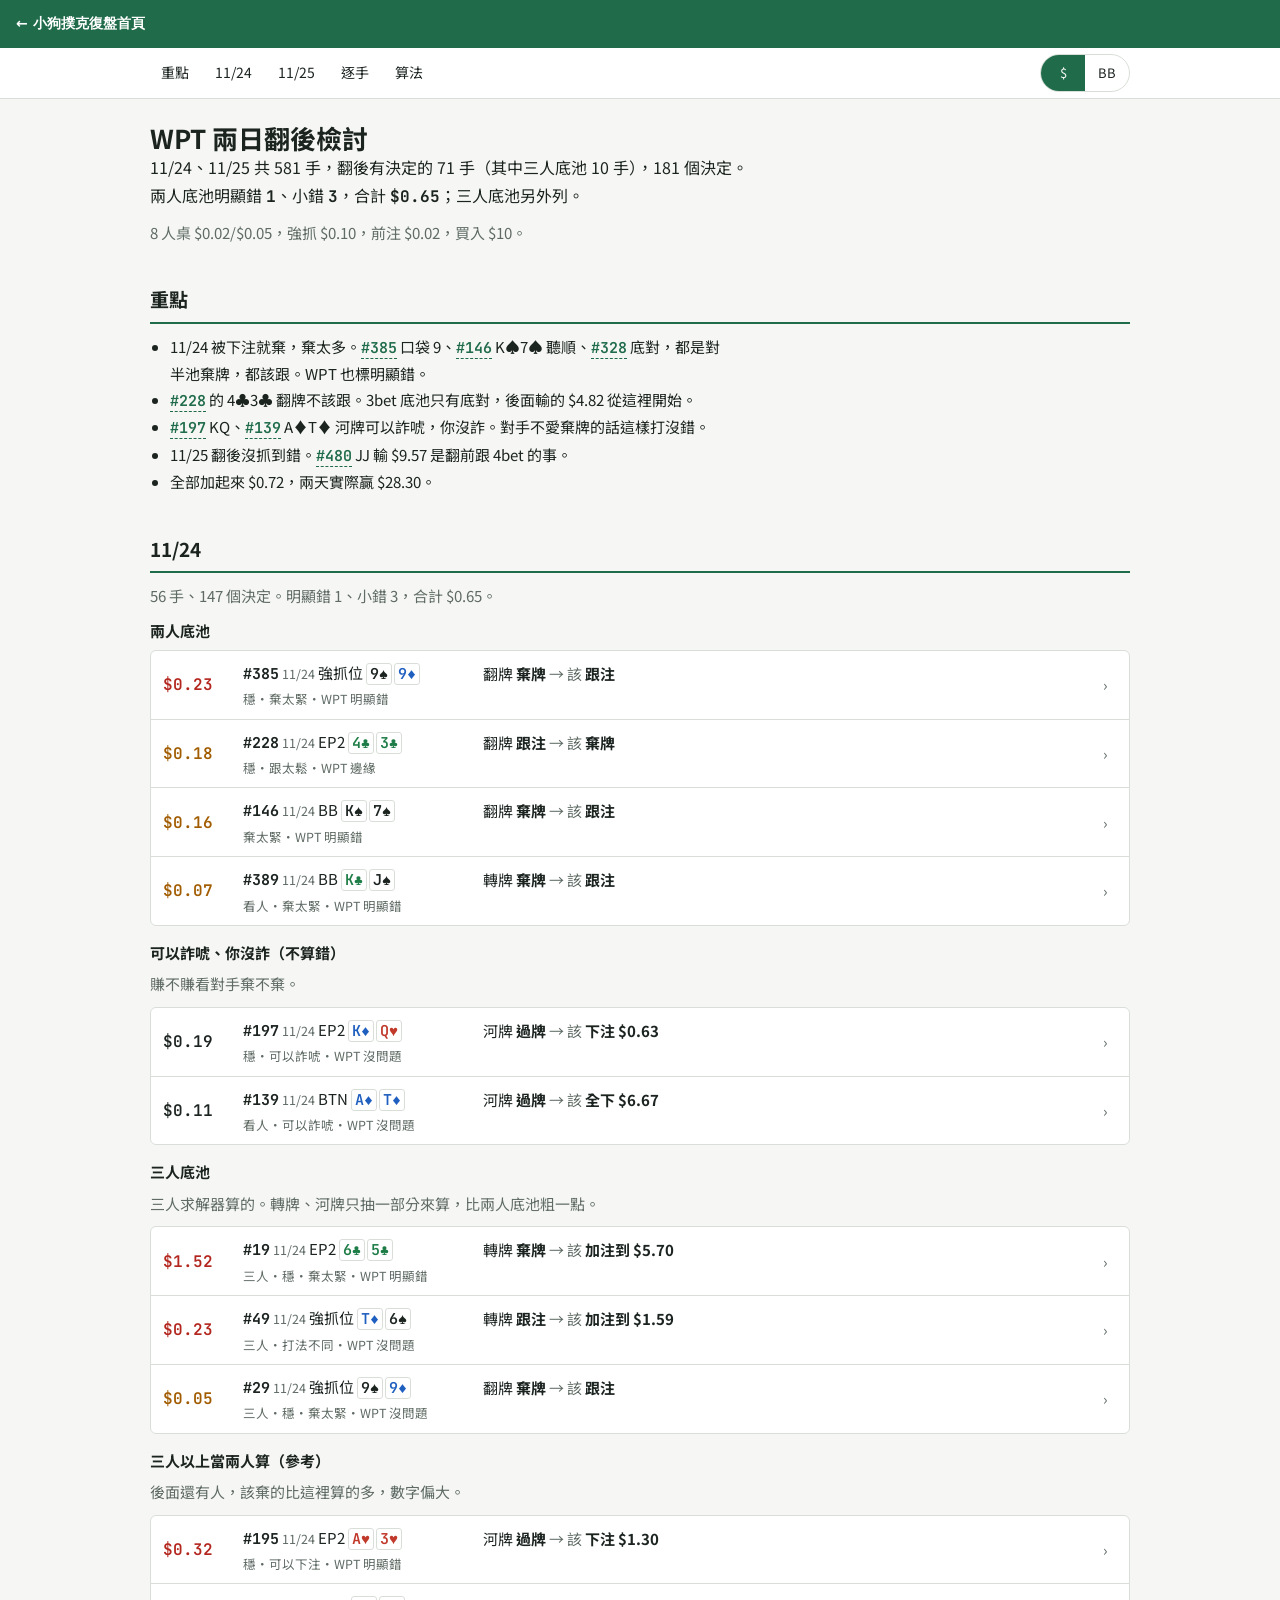
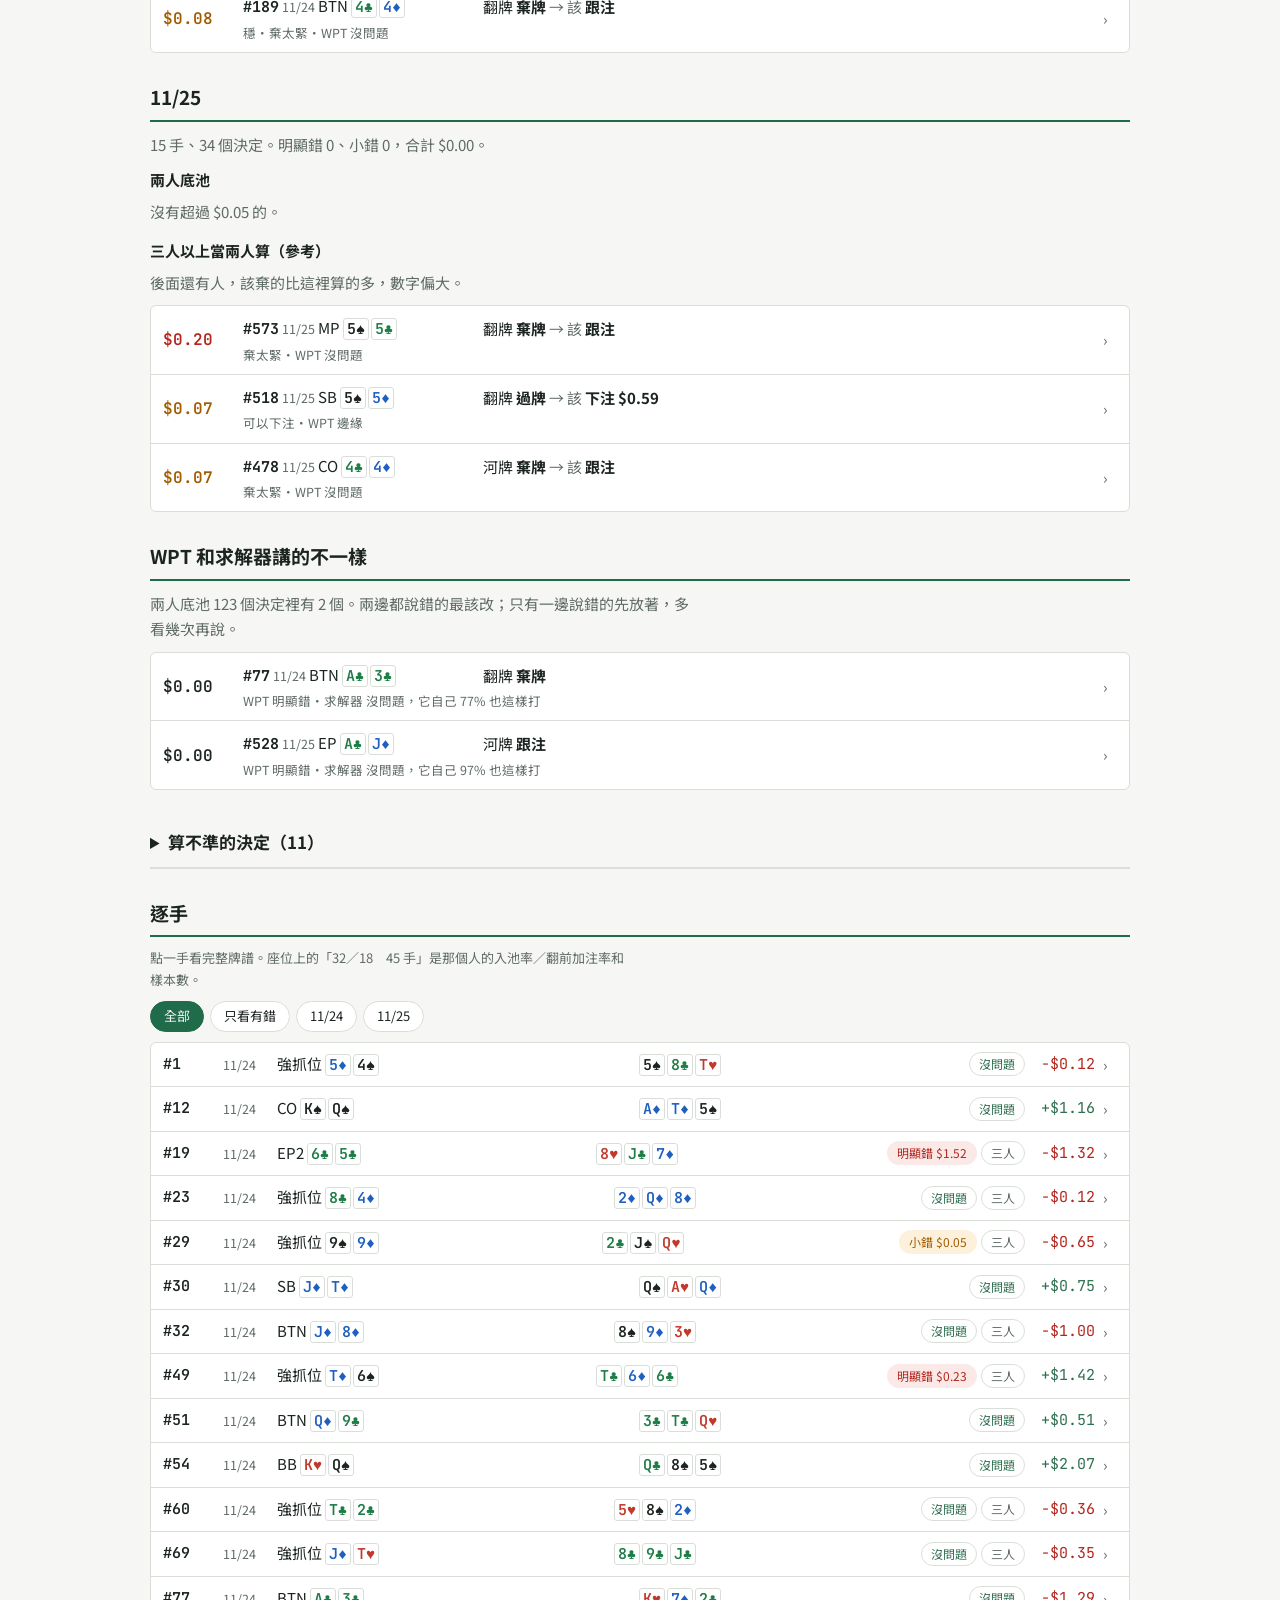
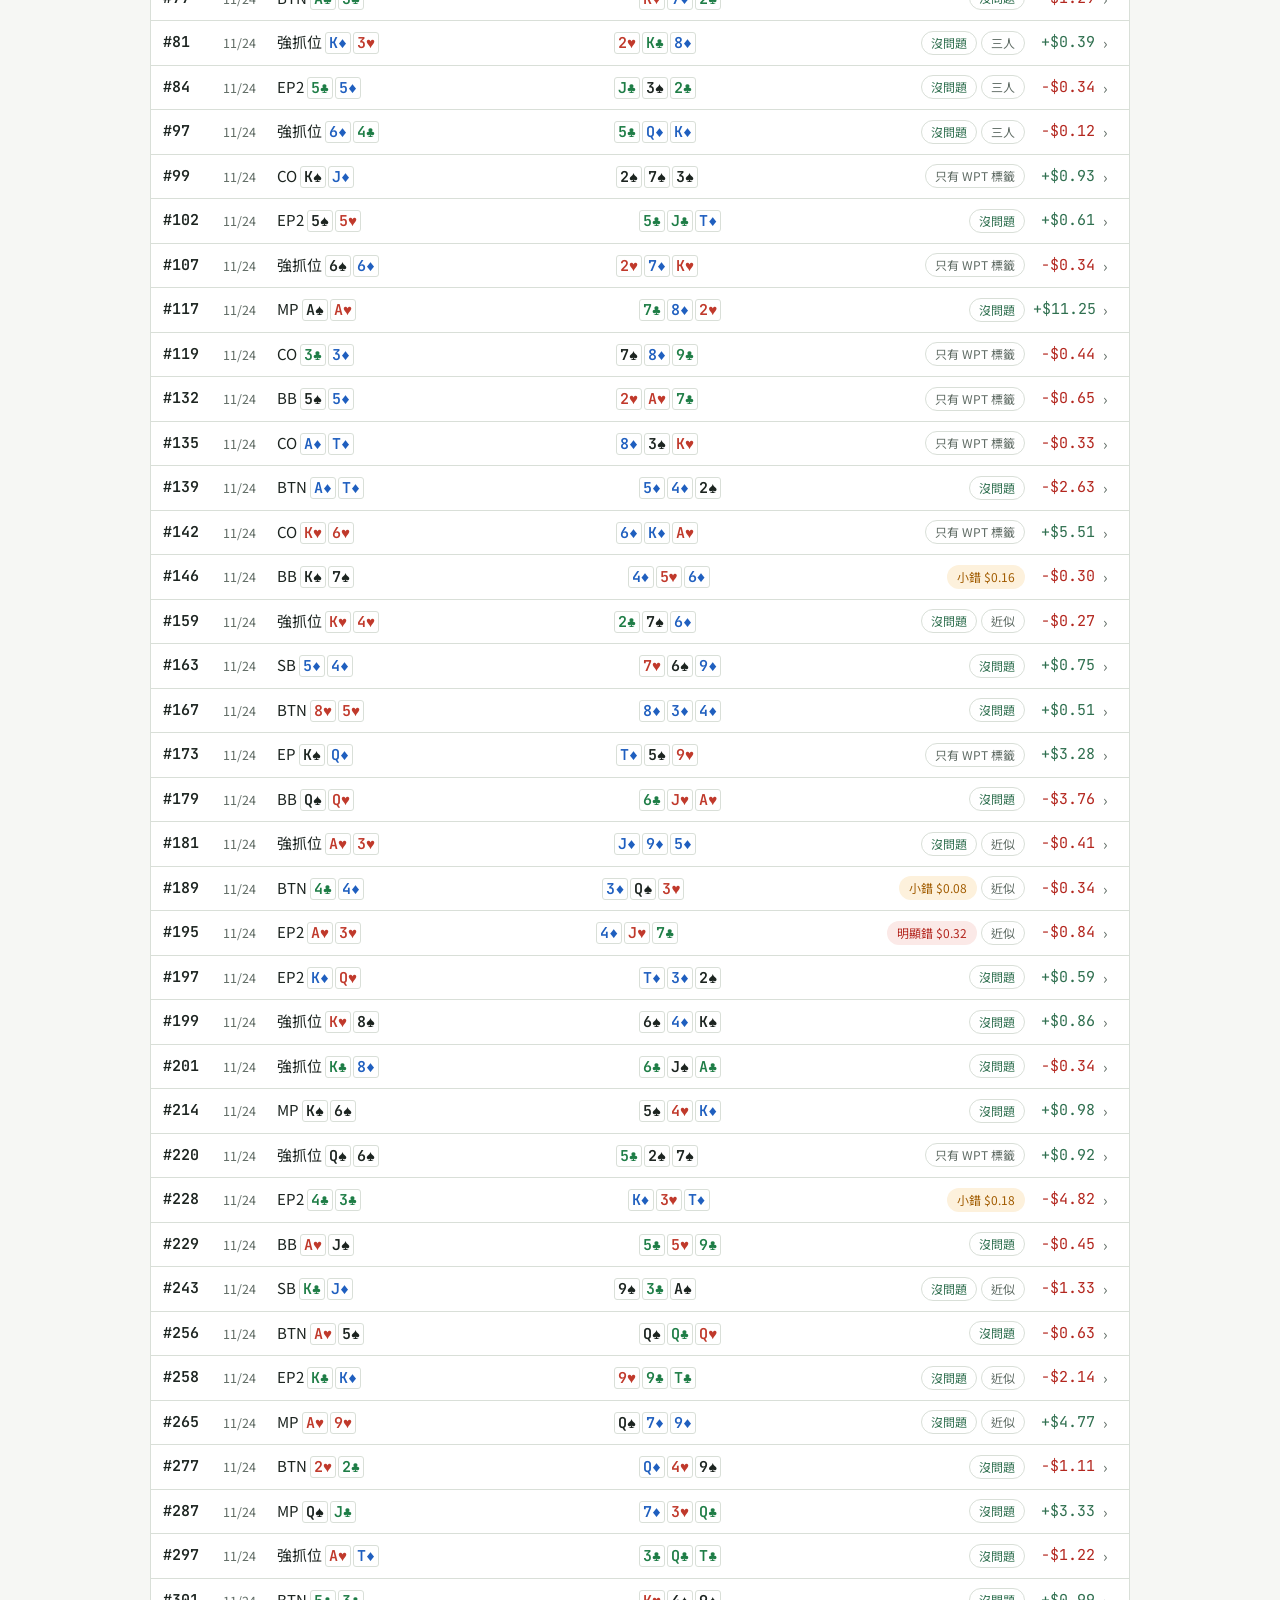
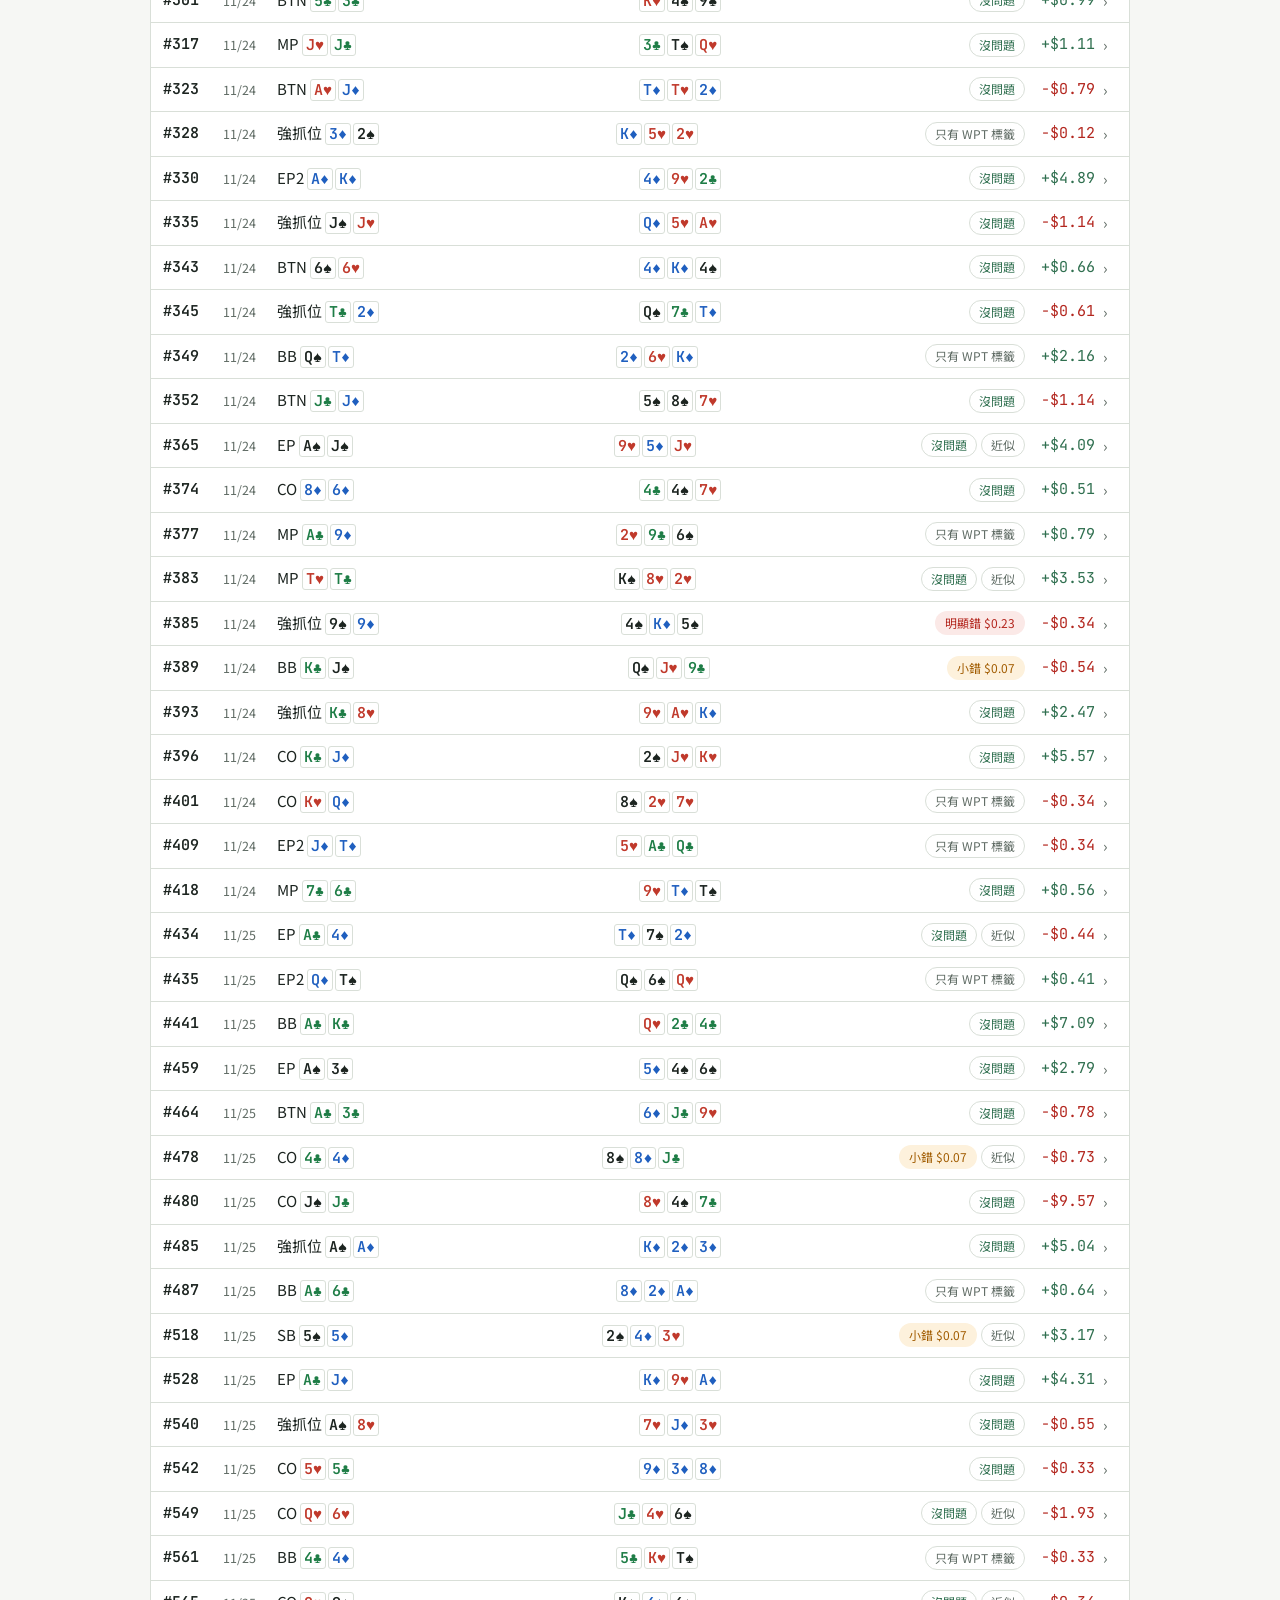
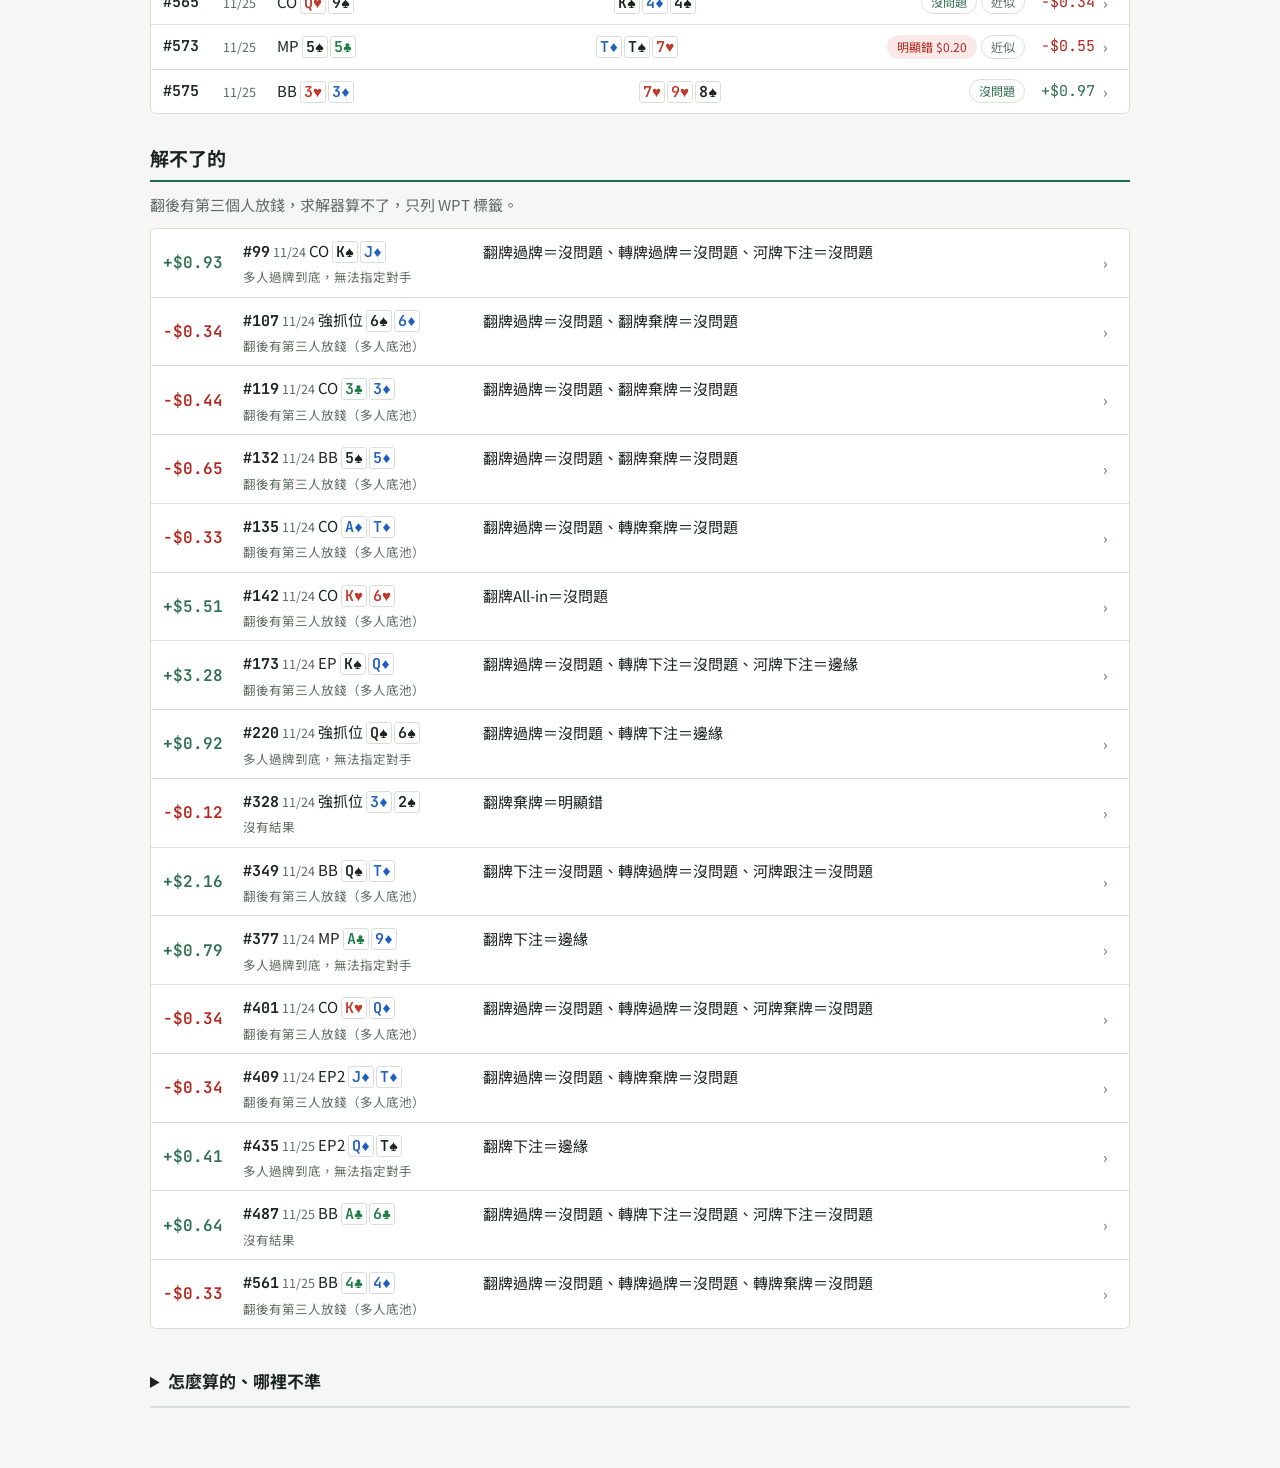
==== 1124-25/index.html @ 95b1314e "手牌視窗改成撲克桌：你在正下方，可一步步播放，點座位看對手數據 Co-Authored-By: Claude Opus 5.5 <noreply@anthropic.com>" ====
<!doctype html><html lang="zh-Hant"><head><meta charset="utf-8"><meta name="viewport" content="width=device-width,initial-scale=1,viewport-fit=cover"><meta name="robots" content="noindex,nofollow"><link rel="manifest" href="../manifest.webmanifest"><meta name="theme-color" content="#1f6b4a"><link rel="apple-touch-icon" href="../apple-touch-icon.png"><link rel="icon" href="../icon-192.png"><meta name="apple-mobile-web-app-capable" content="yes"><meta name="mobile-web-app-capable" content="yes"><meta name="apple-mobile-web-app-title" content="牌譜檢討"><script>if("serviceWorker" in navigator)addEventListener("load",function(){navigator.serviceWorker.register("../sw.js")})</script><style>body{margin:0}img{max-width:100%}[hidden]{display:none!important}</style></head><body><style>.pp-home{padding:8px 16px;font:14px/1.4 system-ui,sans-serif;background:#1f6b4a}.pp-home a{color:#fff;text-decoration:none;font-weight:600;display:inline-block;padding:6px 0}</style><div class="pp-home"><a href="../">← 小狗撲克復盤首頁</a></div><meta name="claude:viewport-fit-sides" content="cover">
<title>WPT 兩日翻後檢討</title>
<link rel="stylesheet" href="https://fonts.googleapis.com/css2?family=Noto+Sans+TC:wght@400;500;700&family=JetBrains+Mono:wght@400;600&display=swap">
<style>
/* 版面：單欄報告，上面摘要與「最貴的錯」表，下面逐手可展開；牌面用等寬小牌標 */
:root{--bg:#f6f7f4;--panel:#ffffff;--fg:#1c2420;--mute:#5f6b64;--line:#d9dfd8;--felt:#1f6b4a;--bad:#b3261e;--warn:#a15c00;--ok:#2f6f4f;--badbg:#fbe9e7;--warnbg:#fdf1dc;--red:#c0392b;--blue:#1f5fbf;--grn:#1e7d46;
--sans:"Noto Sans TC","PingFang TC","Microsoft JhengHei",system-ui,sans-serif;--mono:"JetBrains Mono",ui-monospace,Menlo,monospace}
@media (prefers-color-scheme: dark){:root:not([data-theme="light"]){--bg:#121613;--panel:#1a201c;--fg:#e6ebe6;--mute:#9aa69e;--line:#2c352f;--felt:#5fc394;--bad:#ff8a80;--warn:#f0b35a;--ok:#7fd3a4;--badbg:#3a1f1d;--warnbg:#3a2e17;--red:#ff8a80;--blue:#8ab4ff;--grn:#7fd3a4;color-scheme:dark}}
:root[data-theme="dark"]{--bg:#121613;--panel:#1a201c;--fg:#e6ebe6;--mute:#9aa69e;--line:#2c352f;--felt:#5fc394;--bad:#ff8a80;--warn:#f0b35a;--ok:#7fd3a4;--badbg:#3a1f1d;--warnbg:#3a2e17;--red:#ff8a80;--blue:#8ab4ff;--grn:#7fd3a4;color-scheme:dark}
body{background:var(--bg);color:var(--fg);font-family:var(--sans);font-size:15px;line-height:1.7;-webkit-text-size-adjust:100%}
main{max-width:980px;margin:0 auto;box-sizing:content-box;padding-block:22px 60px;padding-left:max(16px,env(safe-area-inset-left,0px));padding-right:max(16px,env(safe-area-inset-right,0px));display:flex;flex-direction:column;gap:28px}
h1{font-size:26px;line-height:1.3;margin:0;text-wrap:balance}
h2{font-size:19px;margin:0 0 10px;padding-bottom:6px;border-bottom:2px solid var(--felt);text-wrap:balance}
h3{font-size:15px;margin:0 0 6px}
p{margin:0 0 10px;max-width:68ch}
ul{margin:0 0 10px;padding-left:1.3em;max-width:70ch}
small,.mute{color:var(--mute)}
a{color:var(--felt)}
.lede{font-size:16px}
.stats{display:grid;grid-template-columns:repeat(auto-fit,minmax(min(100%,190px),1fr));gap:10px}
.stat{background:var(--panel);border:1px solid var(--line);border-radius:6px;padding:10px 12px}
.stat b{display:block;font-family:var(--mono);font-size:22px;font-variant-numeric:tabular-nums}
.stat span{color:var(--mute);font-size:13px}
.scroll{overflow-x:auto;background:var(--panel);border:1px solid var(--line);border-radius:6px}
table{border-collapse:collapse;width:100%;font-size:14px}
th,td{padding:7px 10px;text-align:left;border-bottom:1px solid var(--line);white-space:nowrap;vertical-align:middle}
th{font-weight:500;color:var(--mute);font-size:13px}
tr:last-child td{border-bottom:0}
.num{font-family:var(--mono);font-variant-numeric:tabular-nums;text-align:right}
tr.big td:first-child{color:var(--bad);font-weight:600}
tr.small td:first-child{color:var(--warn)}
.cd{font-family:var(--mono);font-weight:600;border:1px solid var(--line);border-radius:3px;padding:0 3px;margin-right:2px;background:var(--panel)}
.cd.h{color:var(--red)}.cd.d{color:var(--blue)}.cd.c{color:var(--grn)}
details.hand{background:var(--panel);border:1px solid var(--line);border-radius:6px}
details.hand+details.hand{margin-top:8px}
details.hand>summary{cursor:pointer;padding:9px 12px;display:flex;flex-wrap:wrap;gap:6px 12px;align-items:center}
details.hand>summary:focus-visible{outline:2px solid var(--felt)}
details.hand .body{padding:4px 12px 14px;display:flex;flex-direction:column;gap:12px;min-width:0}
.pill{font-size:12px;border-radius:99px;padding:1px 9px;border:1px solid var(--line);color:var(--mute)}
.pill.big{background:var(--badbg);color:var(--bad);border-color:transparent}
.pill.small{background:var(--warnbg);color:var(--warn);border-color:transparent}
.pill.ok{color:var(--ok)}
.decision{border-left:3px solid var(--line);padding-left:10px}
.decision.big{border-color:var(--bad)}.decision.small{border-color:var(--warn)}.decision.ok{border-color:var(--ok)}
.opts{display:flex;flex-wrap:wrap;gap:6px;margin-top:4px}
.opt{display:inline-flex;flex-direction:column;border:1px solid var(--line);border-radius:5px;padding:3px 9px;font-size:13px;line-height:1.4}
.opt i{font-style:normal;font-family:var(--mono)}.opt u{text-decoration:none;font-family:var(--mono);color:var(--mute);font-size:12px}
.opt.did{outline:2px solid var(--fg)}
details.rg{margin-top:8px}details.rg>summary{cursor:pointer;font-size:13px;color:var(--blue);list-style:none;padding:6px 0;min-height:32px}
.rgw{--fo:#3d7fd6;--ck:#5cb860;--b1:#e0534a;--b2:#c2362f;--b3:#9b2620;--ai:#6e1414}
.rgsum{display:flex;gap:4px;margin:4px 0}.rgsum div{flex:1;min-width:0;border-radius:5px;padding:5px 7px;color:#fff;line-height:1.25}
.rgsum b{display:block;font-size:12px;font-weight:600;white-space:nowrap;overflow:hidden;text-overflow:ellipsis}.rgsum i{font-style:normal;font-size:clamp(15px,4.6vw,22px);font-family:var(--mono)}.rgsum small{display:block;color:#ffffffcc;font-size:11px}
.rgbar{display:flex;height:7px;border-radius:3px;overflow:hidden;margin-bottom:6px}
.rgg{display:grid;grid-template-columns:repeat(13,minmax(0,1fr));gap:1px;background:#111;border-radius:4px;overflow:hidden;touch-action:manipulation}
.rgc{position:relative;aspect-ratio:1/1;background:#262a27;border:0;padding:0;cursor:pointer;overflow:hidden;font:inherit}
.rgc .f{position:absolute;left:0;right:0;bottom:0;display:flex}.rgc .f span{height:100%}
.rgc em{position:absolute;left:2px;top:1px;font-style:normal;font-size:clamp(7px,2.3vw,12px);font-weight:600;color:#fff;text-shadow:0 0 2px #000;line-height:1.1}
.rgc.no em{color:#777;text-shadow:none}.rgc.me{outline:2px solid #ffd54a;outline-offset:-2px;z-index:1}.rgc.sel{outline:2px solid #fff;outline-offset:-2px;z-index:2}
.rgdet{margin-top:6px;display:grid;grid-template-columns:repeat(auto-fill,minmax(min(100%,190px),1fr));gap:4px}
.rgdet>div{border:1px solid var(--line);border-radius:5px;overflow:hidden;font-size:12px;background:var(--panel)}
.rgdet .hb{display:flex;height:5px}.rgdet .hd{padding:3px 6px;font-family:var(--mono);font-weight:600}
.rgdet table{width:100%;border-collapse:collapse}.rgdet td{padding:1px 6px;border:0;font-family:var(--mono);white-space:nowrap}.rgdet td:last-child{text-align:right;color:var(--mute)}
.rgnote{font-size:12px;color:var(--mute);margin-top:4px}
.opt.best b::after{content:" ★";color:var(--felt)}
pre{font-family:var(--mono);font-size:12.5px;line-height:1.55;margin:0;overflow-x:auto;background:var(--bg);border-radius:5px;padding:8px 10px}
.legend{font-size:13px;color:var(--mute)}
details.fold>summary{cursor:pointer;font-size:17px;font-weight:700;padding:10px 0;border-bottom:2px solid var(--line)}
details.fold[open]>summary{margin-bottom:10px}
.lede b{font-family:var(--mono)}
/* 頂部固定列：跳區塊＋金額單位 */
body::before{content:"";position:fixed;inset:0 0 auto;height:env(safe-area-inset-top,0px);z-index:10;background:var(--panel)}
nav.top{position:sticky;top:env(safe-area-inset-top,0px);z-index:9;background:var(--panel);border-bottom:1px solid var(--line)}
.topin{max-width:980px;margin:0 auto;box-sizing:content-box;display:flex;align-items:center;gap:8px;padding-block:6px;padding-left:max(16px,env(safe-area-inset-left,0px));padding-right:max(16px,env(safe-area-inset-right,0px))}
.jump{flex:1;display:flex;gap:4px;overflow-x:auto;min-width:0;scrollbar-width:none}
.jump::-webkit-scrollbar{display:none}
.jump a{flex:none;color:var(--fg);text-decoration:none;font-size:14px;padding:7px 11px;border-radius:99px}
.jump a:hover{background:var(--bg)}
.seg{display:flex;flex:none;border:1px solid var(--line);border-radius:99px;overflow:hidden}
.seg .chip{border:0;border-radius:0;padding:7px 13px;min-width:44px;background:transparent}
.seg .chip[aria-pressed="true"]{background:var(--felt)}
section[id]{scroll-margin-top:calc(58px + env(safe-area-inset-top,0px))}
/* 打錯清單：一筆一列，整列可點 */
a.mrow{display:grid;grid-template-columns:70px minmax(0,230px) minmax(0,1fr) 14px;column-gap:10px;row-gap:1px;align-items:center;padding:9px 12px;color:inherit;text-decoration:none;border-bottom:1px solid var(--line)}
a.mrow:last-child{border-bottom:0}
a.mrow:hover{background:var(--bg)}
a.mrow:focus-visible{outline:2px solid var(--felt);outline-offset:-2px}
a.mrow .ev{grid-row:1/3;font-family:var(--mono);font-variant-numeric:tabular-nums;font-weight:600;font-size:16px}
a.mrow.lv-big .ev{color:var(--bad)}a.mrow.lv-small .ev{color:var(--warn)}
a.mrow .who b{font-family:var(--mono)}
a.mrow .what i{font-style:normal;color:var(--mute)}
a.mrow .meta{grid-column:2/4;font-size:12.5px;color:var(--mute)}
a.mrow .go{grid-column:4;grid-row:1/3;color:var(--mute)}
@media (max-width:620px){
  body{font-size:15.5px}
  h1{font-size:22px}
  a.mrow{grid-template-columns:62px minmax(0,1fr) 12px;padding:11px 12px}
  a.mrow .ev{grid-row:1/4;align-self:start;font-size:15px;padding-top:2px}
  a.mrow .who,a.mrow .what,a.mrow .meta{grid-column:2}
  a.mrow .go{grid-column:3;grid-row:1/4}
  a.row{padding:12px}
  .stats{grid-template-columns:1fr 1fr;gap:8px}
  .stat{padding:8px 10px}
  .stat b{font-size:19px}.stat span{font-size:12px;line-height:1.45;display:block}
  ul{padding-left:1.1em}
  .chips .chip{padding:8px 15px;font-size:14px}
}
a.hl{font-family:var(--mono);font-weight:600;text-decoration:none;border-bottom:1px dashed currentColor}
.unit{display:flex;gap:6px;align-items:center;font-size:13px;margin-top:4px}
.chips{display:flex;flex-wrap:wrap;gap:6px;margin-bottom:10px}
.chip{font:inherit;font-size:13px;border:1px solid var(--line);background:var(--panel);color:var(--fg);border-radius:99px;padding:3px 13px;cursor:pointer}
.chip[aria-pressed="true"]{background:var(--felt);border-color:var(--felt);color:var(--bg)}
.rows{display:flex;flex-direction:column;background:var(--panel);border:1px solid var(--line);border-radius:6px;overflow:hidden}
a.row{display:grid;grid-template-columns:52px 46px minmax(104px,1.1fr) minmax(96px,1fr) auto 62px 14px;gap:8px;align-items:center;padding:8px 12px;color:inherit;text-decoration:none;border-bottom:1px solid var(--line);min-width:0}
a.row:last-child{border-bottom:0}
a.row:hover{background:var(--bg)}
a.row:focus-visible,.chip:focus-visible,.ib:focus-visible{outline:2px solid var(--felt);outline-offset:-2px}
a.row .no{font-family:var(--mono);font-weight:600}
a.row .net{font-family:var(--mono);font-variant-numeric:tabular-nums;text-align:right}
a.row .go{color:var(--mute)}
a.row .tagz{display:flex;gap:4px;flex-wrap:wrap;justify-content:flex-end}
.pos{color:var(--bad)}.neg{color:var(--ok)}
.win{color:var(--ok)}.lose{color:var(--bad)}
@media (max-width:620px){a.row{grid-template-columns:48px 1fr auto 14px;row-gap:2px}a.row .dt{display:none}a.row .bd{grid-column:2}a.row .tagz{grid-column:3;grid-row:1}a.row .net{grid-column:3;grid-row:2}a.row .go{grid-column:4;grid-row:1/3}a.row .no{grid-row:1/3}}
/* 完整牌譜視窗 */
dialog#hv{padding:0;border:1px solid var(--line);border-radius:10px;background:var(--bg);color:var(--fg);width:min(760px,calc(100% - 24px));height:min(900px,calc(100% - 24px));max-width:none;max-height:none;overflow:hidden}
dialog#hv::backdrop{background:rgba(0,0,0,.55)}
dialog#hv[open]{display:flex;flex-direction:column}
.hvbar{display:flex;align-items:center;gap:6px;padding:8px 10px;border-bottom:1px solid var(--line);background:var(--panel)}
.hvbar .cnt{flex:1;text-align:left;padding-left:6px;color:var(--mute);font-size:13px;font-variant-numeric:tabular-nums}
.ib{font:inherit;min-width:40px;height:36px;border:1px solid var(--line);background:var(--bg);color:var(--fg);border-radius:6px;cursor:pointer;padding:0 10px}
.ib:disabled{opacity:.35;cursor:default}
.hvfoot{display:flex;gap:8px;padding:8px 10px;border-top:1px solid var(--line);background:var(--panel)}
.hvfoot .ib{flex:1;height:44px;font-size:15px}
#hvbody{flex:1;overflow-y:auto;overscroll-behavior:contain;padding:16px;display:flex;flex-direction:column;gap:18px;min-height:0}
.hvhead{display:flex;flex-wrap:wrap;align-items:center;gap:8px 14px}
.hvhead h3{font-size:20px;margin:0;font-family:var(--mono)}
.hvhead .res{margin-left:auto;font-family:var(--mono);font-size:20px;font-weight:600}
.cd.lg{font-size:20px;padding:2px 7px;border-radius:5px}
.seats{display:grid;grid-template-columns:repeat(auto-fill,minmax(132px,1fr));gap:6px}
.ptbl{margin:4px 0 10px}.pt-wrap{position:relative;width:100%;max-width:560px;margin:0 auto;aspect-ratio:1/0.92}.pt-felt{position:absolute;left:16%;right:16%;top:16%;bottom:18%;border-radius:999px;background:radial-gradient(ellipse at 50% 40%,#2f8a5f,#1f6b4a 70%);border:6px solid #6b4a2b;box-shadow:inset 0 0 18px rgba(0,0,0,.35)}.pt-mid{position:absolute;left:50%;top:47%;transform:translate(-50%,-50%);text-align:center;color:#fff;width:52%}.pt-mid .bd{display:flex;gap:3px;justify-content:center;min-height:30px}.pt-mid .pot{font-family:var(--mono);font-size:13px;margin-top:4px;opacity:.95}.pt-mid .now{font-size:12px;margin-top:2px;min-height:16px;opacity:.9}.pt-mid .stn{font-size:11px;opacity:.75}.pc{display:inline-flex;align-items:center;justify-content:center;width:22px;height:30px;border-radius:4px;background:#fff;color:#111;font:600 12px/1 var(--mono);box-shadow:0 1px 2px rgba(0,0,0,.4)}.pc.h,.pc.d{color:#c62828}.pc.c{color:#1b5e20}.pc.d{color:#1565c0}.pc.bk{background:repeating-linear-gradient(45deg,#8b1d1d 0 3px,#a52a2a 3px 6px)}.pt-seat{position:absolute;transform:translate(-50%,-50%);width:72px;text-align:center;background:var(--panel);border:1px solid var(--line);border-radius:8px;padding:3px 2px;font-size:11px;line-height:1.3;cursor:pointer;z-index:2}.pt-seat b{font-family:var(--mono);font-size:11px}.pt-seat .s{font-family:var(--mono);display:block}.pt-seat .v{display:block;color:var(--mute);font-family:var(--mono);font-size:10px}.pt-seat .cs{display:flex;gap:2px;justify-content:center;margin:-16px 0 2px}.pt-seat .cs .pc{width:18px;height:24px;font-size:10px}.pt-seat.me{border-color:#f5b400;box-shadow:0 0 0 2px #f5b400}.pt-seat.fold>*{opacity:.45}.pt-seat.act{box-shadow:0 0 0 2px var(--fg)}.pt-seat.sel{outline:2px dashed var(--fg)}.pt-seat .n{display:block;font-family:var(--mono);font-weight:700}.pt-seat .n.w{color:var(--win,#16a34a)}.pt-seat .n.l{color:var(--lose,#dc2626)}.pt-bet{position:absolute;transform:translate(-50%,-50%);font:600 11px/1 var(--mono);color:#fff;background:rgba(0,0,0,.45);border-radius:999px;padding:3px 6px;z-index:1;white-space:nowrap}.pt-bet::before{content:"";display:inline-block;width:8px;height:8px;border-radius:50%;background:#f5b400;margin-right:3px;vertical-align:-1px}.pt-btn{position:absolute;transform:translate(-50%,-50%);width:16px;height:16px;border-radius:50%;background:#fff;color:#111;font:700 9px/16px var(--sans);text-align:center;box-shadow:0 1px 2px rgba(0,0,0,.5);z-index:1}.pt-ctl{display:flex;gap:6px;justify-content:center;align-items:center;margin-top:6px}.pt-ctl button{font:inherit;font-size:14px;padding:6px 12px;border-radius:8px;border:1px solid var(--line);background:var(--panel);color:var(--fg);min-width:44px}.pt-ctl .cnt{font-family:var(--mono);font-size:12px;color:var(--mute);min-width:54px;text-align:center}.pt-det{font-size:13px;margin-top:6px;padding:6px 10px;border:1px solid var(--line);border-radius:8px;background:var(--panel)}.pt-det:empty{display:none}
.seat{border:1px solid var(--line);border-radius:6px;padding:5px 8px;background:var(--panel);font-size:13px;line-height:1.45;min-width:0}
.seat.out{opacity:.5}
.seat.me{border-color:var(--felt);box-shadow:inset 0 0 0 1px var(--felt)}
.seat b{font-family:var(--mono)}
.seat .nm{display:block;overflow:hidden;text-overflow:ellipsis;white-space:nowrap;color:var(--mute)}
.seat .vp{display:block;font-family:var(--mono);font-size:12px}.seat .vp.thin{color:var(--mute)}.seat .vp small{font-family:var(--sans)}
.seat .st{font-family:var(--mono);font-variant-numeric:tabular-nums}
.street{display:flex;flex-direction:column;gap:6px}
.sthead{display:flex;flex-wrap:wrap;align-items:center;gap:6px 12px;padding-bottom:5px;border-bottom:2px solid var(--felt)}
.sthead b{font-size:16px}
.sthead .old .cd{opacity:.55}
.sthead .pot{margin-left:auto;font-family:var(--mono);color:var(--mute);font-size:13px}
ol.acts{list-style:none;margin:0;padding:0;display:flex;flex-direction:column;gap:3px;max-width:none}
ol.acts li{display:grid;grid-template-columns:56px 1fr auto;gap:8px;align-items:baseline;padding:4px 8px;border-radius:5px;min-width:0}
ol.acts li .p{font-family:var(--mono);font-size:13px;color:var(--mute)}
ol.acts li .potn{font-family:var(--mono);font-size:12px;color:var(--mute);font-variant-numeric:tabular-nums}
ol.acts li.fold{color:var(--mute);font-size:13px}
ol.acts li.me{background:var(--panel);border:1px solid var(--line);border-left:4px solid var(--felt);padding:7px 10px}
ol.acts li.me.big{border-left-color:var(--bad)}ol.acts li.me.small{border-left-color:var(--warn)}
ol.acts li.me .p{color:var(--fg);font-weight:600}
ol.acts li.me .w{font-weight:700}
ol.acts li .more{grid-column:1/-1;display:flex;flex-direction:column;gap:5px;margin-top:4px}
.verd{display:flex;flex-wrap:wrap;gap:5px;align-items:center;font-size:13px}
.pill.bad{background:var(--badbg);color:var(--bad);border-color:transparent}
.resl{display:flex;flex-direction:column;gap:3px}
.resl div{display:grid;grid-template-columns:56px 1fr auto;gap:8px;align-items:center;padding:3px 8px}
.resl .n{font-family:var(--mono);font-variant-numeric:tabular-nums;font-weight:600}
@media (max-width:620px){dialog#hv{width:100%;height:100%;border:0;border-radius:0;margin:0}.hvfoot{padding-bottom:calc(8px + env(safe-area-inset-bottom,0px));padding-left:max(10px,env(safe-area-inset-left,0px));padding-right:max(10px,env(safe-area-inset-right,0px))}.hvbar .ib{height:40px}.seats{display:flex;flex:none;overflow-x:auto;scroll-snap-type:x proximity;margin-inline:-14px;padding-inline:14px;scrollbar-width:none}.seats::-webkit-scrollbar{display:none}.seat{flex:0 0 128px;scroll-snap-align:start}ol.acts li{grid-template-columns:44px 1fr auto}.opt{padding:5px 10px;font-size:14px}.hvhead .res{font-size:18px}.hvbar{padding-top:calc(8px + env(safe-area-inset-top,0px))}#hvbody{padding:14px max(14px,env(safe-area-inset-right,0px)) calc(20px + env(safe-area-inset-bottom,0px)) max(14px,env(safe-area-inset-left,0px))}}
</style>
<nav class="top" aria-label="區塊"><div class="topin"><div class="jump"><a href="#s-key">重點</a><a href="#s-1124">11/24</a><a href="#s-1125">11/25</a><a href="#list">逐手</a><a href="#s-method">算法</a></div><div class="seg" role="group" aria-label="金額單位"><button class="chip u" id="u-usd" data-u="usd" aria-pressed="true">$</button><button class="chip u" id="u-bb" data-u="bb" aria-pressed="false">BB</button></div></div></nav>
<main>
<header><h1>WPT 兩日翻後檢討</h1>
<p class="lede">11/24、11/25 共 581 手，翻後有決定的 71 手（其中三人底池 10 手），181 個決定。兩人底池明顯錯 <b>1</b>、小錯 <b>3</b>，合計 <b>$0.65</b>；三人底池另外列。</p>
<p class="mute">8 人桌 $0.02/$0.05，強抓 $0.10，前注 $0.02，買入 $10。</p></header>
<section id="s-key"><h2>重點</h2><ul>
<li>11/24 被下注就棄，棄太多。<a class="hl" href="#h385" data-h="385">#385</a> 口袋 9、<a class="hl" href="#h146" data-h="146">#146</a> K♠7♠ 聽順、<a class="hl" href="#h328" data-h="328">#328</a> 底對，都是對半池棄牌，都該跟。WPT 也標明顯錯。</li>
<li><a class="hl" href="#h228" data-h="228">#228</a> 的 4♣3♣ 翻牌不該跟。3bet 底池只有底對，後面輸的 $4.82 從這裡開始。</li>
<li><a class="hl" href="#h197" data-h="197">#197</a> KQ、<a class="hl" href="#h139" data-h="139">#139</a> A♦T♦ 河牌可以詐唬，你沒詐。對手不愛棄牌的話這樣打沒錯。</li>
<li>11/25 翻後沒抓到錯。<a class="hl" href="#h480" data-h="480">#480</a> JJ 輸 $9.57 是翻前跟 4bet 的事。</li>
<li>全部加起來 $0.72，兩天實際贏 $28.30。</li>
</ul></section>
<section id="s-1124"><h2>11/24</h2><p class="mute">56 手、147 個決定。明顯錯 1、小錯 3，合計 $0.65。</p>
<h3>兩人底池</h3><div class="rows"><a class="mrow lv-big" href="#h385" data-h="385"><span class="ev">$0.23</span><span class="who"><b>#385</b> <small>11/24</small> 強抓位 <span class="cd s">9♠</span><span class="cd d">9♦</span></span><span class="what">翻牌 <b>棄牌</b> <i>→ 該</i> <b>跟注</b></span><span class="meta">穩・棄太緊・WPT 明顯錯</span><span class="go">›</span></a><a class="mrow lv-small" href="#h228" data-h="228"><span class="ev">$0.18</span><span class="who"><b>#228</b> <small>11/24</small> EP2 <span class="cd c">4♣</span><span class="cd c">3♣</span></span><span class="what">翻牌 <b>跟注</b> <i>→ 該</i> <b>棄牌</b></span><span class="meta">穩・跟太鬆・WPT 邊緣</span><span class="go">›</span></a><a class="mrow lv-small" href="#h146" data-h="146"><span class="ev">$0.16</span><span class="who"><b>#146</b> <small>11/24</small> BB <span class="cd s">K♠</span><span class="cd s">7♠</span></span><span class="what">翻牌 <b>棄牌</b> <i>→ 該</i> <b>跟注</b></span><span class="meta">棄太緊・WPT 明顯錯</span><span class="go">›</span></a><a class="mrow lv-small" href="#h389" data-h="389"><span class="ev">$0.07</span><span class="who"><b>#389</b> <small>11/24</small> BB <span class="cd c">K♣</span><span class="cd s">J♠</span></span><span class="what">轉牌 <b>棄牌</b> <i>→ 該</i> <b>跟注</b></span><span class="meta">看人・棄太緊・WPT 明顯錯</span><span class="go">›</span></a></div>
<h3 style="margin-top:14px">可以詐唬、你沒詐（不算錯）</h3><p class="mute">賺不賺看對手棄不棄。</p><div class="rows"><a class="mrow lv-opt" href="#h197" data-h="197"><span class="ev">$0.19</span><span class="who"><b>#197</b> <small>11/24</small> EP2 <span class="cd d">K♦</span><span class="cd h">Q♥</span></span><span class="what">河牌 <b>過牌</b> <i>→ 該</i> <b>下注 $0.63</b></span><span class="meta">穩・可以詐唬・WPT 沒問題</span><span class="go">›</span></a><a class="mrow lv-opt" href="#h139" data-h="139"><span class="ev">$0.11</span><span class="who"><b>#139</b> <small>11/24</small> BTN <span class="cd d">A♦</span><span class="cd d">T♦</span></span><span class="what">河牌 <b>過牌</b> <i>→ 該</i> <b>全下 $6.67</b></span><span class="meta">看人・可以詐唬・WPT 沒問題</span><span class="go">›</span></a></div>
<h3 style="margin-top:14px">三人底池</h3><p class="mute">三人求解器算的。轉牌、河牌只抽一部分來算，比兩人底池粗一點。</p><div class="rows"><a class="mrow lv-big" href="#h19" data-h="19"><span class="ev">$1.52</span><span class="who"><b>#19</b> <small>11/24</small> EP2 <span class="cd c">6♣</span><span class="cd c">5♣</span></span><span class="what">轉牌 <b>棄牌</b> <i>→ 該</i> <b>加注到 $5.70</b></span><span class="meta">三人・穩・棄太緊・WPT 明顯錯</span><span class="go">›</span></a><a class="mrow lv-big" href="#h49" data-h="49"><span class="ev">$0.23</span><span class="who"><b>#49</b> <small>11/24</small> 強抓位 <span class="cd d">T♦</span><span class="cd s">6♠</span></span><span class="what">轉牌 <b>跟注</b> <i>→ 該</i> <b>加注到 $1.59</b></span><span class="meta">三人・打法不同・WPT 沒問題</span><span class="go">›</span></a><a class="mrow lv-small" href="#h29" data-h="29"><span class="ev">$0.05</span><span class="who"><b>#29</b> <small>11/24</small> 強抓位 <span class="cd s">9♠</span><span class="cd d">9♦</span></span><span class="what">翻牌 <b>棄牌</b> <i>→ 該</i> <b>跟注</b></span><span class="meta">三人・穩・棄太緊・WPT 沒問題</span><span class="go">›</span></a></div>
<h3 style="margin-top:14px">三人以上當兩人算（參考）</h3><p class="mute">後面還有人，該棄的比這裡算的多，數字偏大。</p><div class="rows"><a class="mrow lv-big" href="#h195" data-h="195"><span class="ev">$0.32</span><span class="who"><b>#195</b> <small>11/24</small> EP2 <span class="cd h">A♥</span><span class="cd h">3♥</span></span><span class="what">河牌 <b>過牌</b> <i>→ 該</i> <b>下注 $1.30</b></span><span class="meta">穩・可以下注・WPT 明顯錯</span><span class="go">›</span></a><a class="mrow lv-small" href="#h189" data-h="189"><span class="ev">$0.08</span><span class="who"><b>#189</b> <small>11/24</small> BTN <span class="cd c">4♣</span><span class="cd d">4♦</span></span><span class="what">翻牌 <b>棄牌</b> <i>→ 該</i> <b>跟注</b></span><span class="meta">穩・棄太緊・WPT 沒問題</span><span class="go">›</span></a></div>
</section>
<section id="s-1125"><h2>11/25</h2><p class="mute">15 手、34 個決定。明顯錯 0、小錯 0，合計 $0.00。</p>
<h3>兩人底池</h3><p class="mute">沒有超過 $0.05 的。</p>
<h3 style="margin-top:14px">三人以上當兩人算（參考）</h3><p class="mute">後面還有人，該棄的比這裡算的多，數字偏大。</p><div class="rows"><a class="mrow lv-big" href="#h573" data-h="573"><span class="ev">$0.20</span><span class="who"><b>#573</b> <small>11/25</small> MP <span class="cd s">5♠</span><span class="cd c">5♣</span></span><span class="what">翻牌 <b>棄牌</b> <i>→ 該</i> <b>跟注</b></span><span class="meta">棄太緊・WPT 沒問題</span><span class="go">›</span></a><a class="mrow lv-small" href="#h518" data-h="518"><span class="ev">$0.07</span><span class="who"><b>#518</b> <small>11/25</small> SB <span class="cd s">5♠</span><span class="cd d">5♦</span></span><span class="what">翻牌 <b>過牌</b> <i>→ 該</i> <b>下注 $0.59</b></span><span class="meta">可以下注・WPT 邊緣</span><span class="go">›</span></a><a class="mrow lv-small" href="#h478" data-h="478"><span class="ev">$0.07</span><span class="who"><b>#478</b> <small>11/25</small> CO <span class="cd c">4♣</span><span class="cd d">4♦</span></span><span class="what">河牌 <b>棄牌</b> <i>→ 該</i> <b>跟注</b></span><span class="meta">棄太緊・WPT 沒問題</span><span class="go">›</span></a></div>
</section>
<section id="s-cf"><h2>WPT 和求解器講的不一樣</h2><p class="mute">兩人底池 123 個決定裡有 2 個。兩邊都說錯的最該改；只有一邊說錯的先放著，多看幾次再說。</p><div class="rows"><a class="mrow" href="#h77" data-h="77"><span class="ev">$0.00</span><span class="who"><b>#77</b> <small>11/24</small> BTN <span class="cd c">A♣</span><span class="cd c">3♣</span></span><span class="what">翻牌 <b>棄牌</b></span><span class="meta">WPT 明顯錯・求解器 沒問題，它自己 77% 也這樣打</span><span class="go">›</span></a><a class="mrow" href="#h528" data-h="528"><span class="ev">$0.00</span><span class="who"><b>#528</b> <small>11/25</small> EP <span class="cd c">A♣</span><span class="cd d">J♦</span></span><span class="what">河牌 <b>跟注</b></span><span class="meta">WPT 明顯錯・求解器 沒問題，它自己 97% 也這樣打</span><span class="go">›</span></a></div></section>
<section><details class="fold"><summary>算不準的決定（11）</summary><p class="mute">前面有人做了求解器很少做的動作，走到這裡的機率不到 1%，數字不能信，不計入。</p><div class="rows"><a class="mrow lv-na" href="#h396" data-h="396"><span class="ev">$2.24</span><span class="who"><b>#396</b> <small>11/24</small> CO <span class="cd c">K♣</span><span class="cd d">J♦</span></span><span class="what">轉牌 <b>跟注</b> <i>→ 該</i> <b>棄牌</b></span><span class="meta">穩・跟太鬆・WPT 沒問題</span><span class="go">›</span></a><a class="mrow lv-na" href="#h117" data-h="117"><span class="ev">$1.30</span><span class="who"><b>#117</b> <small>11/24</small> MP <span class="cd s">A♠</span><span class="cd h">A♥</span></span><span class="what">翻牌 <b>跟注</b> <i>→ 該</i> <b>全下 $10.62</b></span><span class="meta">打法不同・WPT 沒問題</span><span class="go">›</span></a><a class="mrow lv-na" href="#h365" data-h="365"><span class="ev">$1.20</span><span class="who"><b>#365</b> <small>11/24</small> EP <span class="cd s">A♠</span><span class="cd s">J♠</span></span><span class="what">河牌 <b>全下 $5.99</b> <i>→ 該</i> <b>過牌</b></span><span class="meta">看人・不用加碼・WPT 沒問題</span><span class="go">›</span></a><a class="mrow lv-na" href="#h117" data-h="117"><span class="ev">$0.64</span><span class="who"><b>#117</b> <small>11/24</small> MP <span class="cd s">A♠</span><span class="cd h">A♥</span></span><span class="what">轉牌 <b>跟注</b> <i>→ 該</i> <b>棄牌</b></span><span class="meta">跟太鬆・WPT 沒問題</span><span class="go">›</span></a><a class="mrow lv-na" href="#h393" data-h="393"><span class="ev">$0.43</span><span class="who"><b>#393</b> <small>11/24</small> 強抓位 <span class="cd c">K♣</span><span class="cd h">8♥</span></span><span class="what">河牌 <b>加注到 $1.58</b> <i>→ 該</i> <b>跟注</b></span><span class="meta">看人・不用加碼・WPT 邊緣</span><span class="go">›</span></a><a class="mrow lv-na" href="#h365" data-h="365"><span class="ev">$0.28</span><span class="who"><b>#365</b> <small>11/24</small> EP <span class="cd s">A♠</span><span class="cd s">J♠</span></span><span class="what">翻牌 <b>跟注</b> <i>→ 該</i> <b>加注到 $5.23</b></span><span class="meta">看人・打法不同・WPT 明顯錯</span><span class="go">›</span></a><a class="mrow lv-na" href="#h12" data-h="12"><span class="ev">$0.24</span><span class="who"><b>#12</b> <small>11/24</small> CO <span class="cd s">K♠</span><span class="cd s">Q♠</span></span><span class="what">翻牌 <b>跟注</b> <i>→ 該</i> <b>加注到 $0.78</b></span><span class="meta">看人・打法不同・WPT 沒問題</span><span class="go">›</span></a><a class="mrow lv-na" href="#h12" data-h="12"><span class="ev">$0.21</span><span class="who"><b>#12</b> <small>11/24</small> CO <span class="cd s">K♠</span><span class="cd s">Q♠</span></span><span class="what">河牌 <b>全下 $3.09</b> <i>→ 該</i> <b>下注 $1.47</b></span><span class="meta">穩・打法不同・WPT 沒問題</span><span class="go">›</span></a><a class="mrow lv-na" href="#h383" data-h="383"><span class="ev">$0.12</span><span class="who"><b>#383</b> <small>11/24</small> MP <span class="cd h">T♥</span><span class="cd c">T♣</span></span><span class="what">轉牌 <b>跟注</b> <i>→ 該</i> <b>棄牌</b></span><span class="meta">看人・跟太鬆・WPT 邊緣</span><span class="go">›</span></a><a class="mrow lv-na" href="#h565" data-h="565"><span class="ev">$0.07</span><span class="who"><b>#565</b> <small>11/25</small> CO <span class="cd h">Q♥</span><span class="cd s">9♠</span></span><span class="what">翻牌 <b>棄牌</b> <i>→ 該</i> <b>跟注</b></span><span class="meta">棄太緊・WPT 沒問題</span><span class="go">›</span></a><a class="mrow lv-na" href="#h459" data-h="459"><span class="ev">$0.07</span><span class="who"><b>#459</b> <small>11/25</small> EP <span class="cd s">A♠</span><span class="cd s">3♠</span></span><span class="what">轉牌 <b>全下 $5.65</b> <i>→ 該</i> <b>下注 $3.56</b></span><span class="meta">打法不同・WPT 沒問題</span><span class="go">›</span></a></div></details></section>
<section id="list"><h2>逐手</h2><p class="legend">點一手看完整牌譜。座位上的「32／18　45 手」是那個人的入池率／翻前加注率和樣本數。</p><div class="chips" role="group" aria-label="篩選"><button class="chip" id="f-all" data-f="all" aria-pressed="true">全部</button><button class="chip" id="f-err" data-f="err" aria-pressed="false">只看有錯</button><button class="chip" id="f-1124" data-f="11/24" aria-pressed="false">11/24</button><button class="chip" id="f-1125" data-f="11/25" aria-pressed="false">11/25</button></div><div class="rows">
<a class="row" href="#h1" data-h="1" data-day="11/24" data-lv="ok"><span class="no">#1</span><small class="dt">11/24</small><span>強抓位 <span class="cd d">5♦</span><span class="cd s">4♠</span></span><span class="bd"><span class="cd s">5♠</span><span class="cd c">8♣</span><span class="cd h">T♥</span></span><span class="tagz"><span class="pill ok">沒問題</span></span><span class="net"><span class="lose">−$0.12</span></span><span class="go">›</span></a>
<a class="row" href="#h12" data-h="12" data-day="11/24" data-lv="ok"><span class="no">#12</span><small class="dt">11/24</small><span>CO <span class="cd s">K♠</span><span class="cd s">Q♠</span></span><span class="bd"><span class="cd d">A♦</span><span class="cd d">T♦</span><span class="cd s">5♠</span></span><span class="tagz"><span class="pill ok">沒問題</span></span><span class="net"><span class="win">+$1.16</span></span><span class="go">›</span></a>
<a class="row" href="#h19" data-h="19" data-day="11/24" data-lv="big"><span class="no">#19</span><small class="dt">11/24</small><span>EP2 <span class="cd c">6♣</span><span class="cd c">5♣</span></span><span class="bd"><span class="cd h">8♥</span><span class="cd c">J♣</span><span class="cd d">7♦</span></span><span class="tagz"><span class="pill big">明顯錯 $1.52</span><span class="pill">三人</span></span><span class="net"><span class="lose">−$1.32</span></span><span class="go">›</span></a>
<a class="row" href="#h23" data-h="23" data-day="11/24" data-lv="ok"><span class="no">#23</span><small class="dt">11/24</small><span>強抓位 <span class="cd c">8♣</span><span class="cd d">4♦</span></span><span class="bd"><span class="cd d">2♦</span><span class="cd d">Q♦</span><span class="cd d">8♦</span></span><span class="tagz"><span class="pill ok">沒問題</span><span class="pill">三人</span></span><span class="net"><span class="lose">−$0.12</span></span><span class="go">›</span></a>
<a class="row" href="#h29" data-h="29" data-day="11/24" data-lv="small"><span class="no">#29</span><small class="dt">11/24</small><span>強抓位 <span class="cd s">9♠</span><span class="cd d">9♦</span></span><span class="bd"><span class="cd c">2♣</span><span class="cd s">J♠</span><span class="cd h">Q♥</span></span><span class="tagz"><span class="pill small">小錯 $0.05</span><span class="pill">三人</span></span><span class="net"><span class="lose">−$0.65</span></span><span class="go">›</span></a>
<a class="row" href="#h30" data-h="30" data-day="11/24" data-lv="ok"><span class="no">#30</span><small class="dt">11/24</small><span>SB <span class="cd d">J♦</span><span class="cd d">T♦</span></span><span class="bd"><span class="cd s">Q♠</span><span class="cd h">A♥</span><span class="cd d">Q♦</span></span><span class="tagz"><span class="pill ok">沒問題</span></span><span class="net"><span class="win">+$0.75</span></span><span class="go">›</span></a>
<a class="row" href="#h32" data-h="32" data-day="11/24" data-lv="ok"><span class="no">#32</span><small class="dt">11/24</small><span>BTN <span class="cd d">J♦</span><span class="cd d">8♦</span></span><span class="bd"><span class="cd s">8♠</span><span class="cd d">9♦</span><span class="cd h">3♥</span></span><span class="tagz"><span class="pill ok">沒問題</span><span class="pill">三人</span></span><span class="net"><span class="lose">−$1.00</span></span><span class="go">›</span></a>
<a class="row" href="#h49" data-h="49" data-day="11/24" data-lv="big"><span class="no">#49</span><small class="dt">11/24</small><span>強抓位 <span class="cd d">T♦</span><span class="cd s">6♠</span></span><span class="bd"><span class="cd c">T♣</span><span class="cd d">6♦</span><span class="cd c">6♣</span></span><span class="tagz"><span class="pill big">明顯錯 $0.23</span><span class="pill">三人</span></span><span class="net"><span class="win">+$1.42</span></span><span class="go">›</span></a>
<a class="row" href="#h51" data-h="51" data-day="11/24" data-lv="ok"><span class="no">#51</span><small class="dt">11/24</small><span>BTN <span class="cd d">Q♦</span><span class="cd c">9♣</span></span><span class="bd"><span class="cd c">3♣</span><span class="cd c">T♣</span><span class="cd h">Q♥</span></span><span class="tagz"><span class="pill ok">沒問題</span></span><span class="net"><span class="win">+$0.51</span></span><span class="go">›</span></a>
<a class="row" href="#h54" data-h="54" data-day="11/24" data-lv="ok"><span class="no">#54</span><small class="dt">11/24</small><span>BB <span class="cd h">K♥</span><span class="cd s">Q♠</span></span><span class="bd"><span class="cd c">Q♣</span><span class="cd s">8♠</span><span class="cd s">5♠</span></span><span class="tagz"><span class="pill ok">沒問題</span></span><span class="net"><span class="win">+$2.07</span></span><span class="go">›</span></a>
<a class="row" href="#h60" data-h="60" data-day="11/24" data-lv="ok"><span class="no">#60</span><small class="dt">11/24</small><span>強抓位 <span class="cd c">T♣</span><span class="cd c">2♣</span></span><span class="bd"><span class="cd h">5♥</span><span class="cd s">8♠</span><span class="cd d">2♦</span></span><span class="tagz"><span class="pill ok">沒問題</span><span class="pill">三人</span></span><span class="net"><span class="lose">−$0.36</span></span><span class="go">›</span></a>
<a class="row" href="#h69" data-h="69" data-day="11/24" data-lv="ok"><span class="no">#69</span><small class="dt">11/24</small><span>強抓位 <span class="cd d">J♦</span><span class="cd h">T♥</span></span><span class="bd"><span class="cd c">8♣</span><span class="cd c">9♣</span><span class="cd c">J♣</span></span><span class="tagz"><span class="pill ok">沒問題</span><span class="pill">三人</span></span><span class="net"><span class="lose">−$0.35</span></span><span class="go">›</span></a>
<a class="row" href="#h77" data-h="77" data-day="11/24" data-lv="ok"><span class="no">#77</span><small class="dt">11/24</small><span>BTN <span class="cd c">A♣</span><span class="cd c">3♣</span></span><span class="bd"><span class="cd h">K♥</span><span class="cd d">7♦</span><span class="cd c">2♣</span></span><span class="tagz"><span class="pill ok">沒問題</span></span><span class="net"><span class="lose">−$1.29</span></span><span class="go">›</span></a>
<a class="row" href="#h81" data-h="81" data-day="11/24" data-lv="ok"><span class="no">#81</span><small class="dt">11/24</small><span>強抓位 <span class="cd d">K♦</span><span class="cd h">3♥</span></span><span class="bd"><span class="cd h">2♥</span><span class="cd c">K♣</span><span class="cd d">8♦</span></span><span class="tagz"><span class="pill ok">沒問題</span><span class="pill">三人</span></span><span class="net"><span class="win">+$0.39</span></span><span class="go">›</span></a>
<a class="row" href="#h84" data-h="84" data-day="11/24" data-lv="ok"><span class="no">#84</span><small class="dt">11/24</small><span>EP2 <span class="cd c">5♣</span><span class="cd d">5♦</span></span><span class="bd"><span class="cd c">J♣</span><span class="cd s">3♠</span><span class="cd c">2♣</span></span><span class="tagz"><span class="pill ok">沒問題</span><span class="pill">三人</span></span><span class="net"><span class="lose">−$0.34</span></span><span class="go">›</span></a>
<a class="row" href="#h97" data-h="97" data-day="11/24" data-lv="ok"><span class="no">#97</span><small class="dt">11/24</small><span>強抓位 <span class="cd d">6♦</span><span class="cd c">4♣</span></span><span class="bd"><span class="cd c">5♣</span><span class="cd d">Q♦</span><span class="cd d">K♦</span></span><span class="tagz"><span class="pill ok">沒問題</span><span class="pill">三人</span></span><span class="net"><span class="lose">−$0.12</span></span><span class="go">›</span></a>
<a class="row" href="#h99" data-h="99" data-day="11/24" data-lv="un"><span class="no">#99</span><small class="dt">11/24</small><span>CO <span class="cd s">K♠</span><span class="cd d">J♦</span></span><span class="bd"><span class="cd s">2♠</span><span class="cd s">7♠</span><span class="cd s">3♠</span></span><span class="tagz"><span class="pill ">只有 WPT 標籤</span></span><span class="net"><span class="win">+$0.93</span></span><span class="go">›</span></a>
<a class="row" href="#h102" data-h="102" data-day="11/24" data-lv="ok"><span class="no">#102</span><small class="dt">11/24</small><span>EP2 <span class="cd s">5♠</span><span class="cd h">5♥</span></span><span class="bd"><span class="cd c">5♣</span><span class="cd c">J♣</span><span class="cd d">T♦</span></span><span class="tagz"><span class="pill ok">沒問題</span></span><span class="net"><span class="win">+$0.61</span></span><span class="go">›</span></a>
<a class="row" href="#h107" data-h="107" data-day="11/24" data-lv="un"><span class="no">#107</span><small class="dt">11/24</small><span>強抓位 <span class="cd s">6♠</span><span class="cd d">6♦</span></span><span class="bd"><span class="cd h">2♥</span><span class="cd d">7♦</span><span class="cd h">K♥</span></span><span class="tagz"><span class="pill ">只有 WPT 標籤</span></span><span class="net"><span class="lose">−$0.34</span></span><span class="go">›</span></a>
<a class="row" href="#h117" data-h="117" data-day="11/24" data-lv="ok"><span class="no">#117</span><small class="dt">11/24</small><span>MP <span class="cd s">A♠</span><span class="cd h">A♥</span></span><span class="bd"><span class="cd c">7♣</span><span class="cd d">8♦</span><span class="cd h">2♥</span></span><span class="tagz"><span class="pill ok">沒問題</span></span><span class="net"><span class="win">+$11.25</span></span><span class="go">›</span></a>
<a class="row" href="#h119" data-h="119" data-day="11/24" data-lv="un"><span class="no">#119</span><small class="dt">11/24</small><span>CO <span class="cd c">3♣</span><span class="cd d">3♦</span></span><span class="bd"><span class="cd s">7♠</span><span class="cd d">8♦</span><span class="cd c">9♣</span></span><span class="tagz"><span class="pill ">只有 WPT 標籤</span></span><span class="net"><span class="lose">−$0.44</span></span><span class="go">›</span></a>
<a class="row" href="#h132" data-h="132" data-day="11/24" data-lv="un"><span class="no">#132</span><small class="dt">11/24</small><span>BB <span class="cd s">5♠</span><span class="cd d">5♦</span></span><span class="bd"><span class="cd h">2♥</span><span class="cd h">A♥</span><span class="cd c">7♣</span></span><span class="tagz"><span class="pill ">只有 WPT 標籤</span></span><span class="net"><span class="lose">−$0.65</span></span><span class="go">›</span></a>
<a class="row" href="#h135" data-h="135" data-day="11/24" data-lv="un"><span class="no">#135</span><small class="dt">11/24</small><span>CO <span class="cd d">A♦</span><span class="cd d">T♦</span></span><span class="bd"><span class="cd d">8♦</span><span class="cd s">3♠</span><span class="cd h">K♥</span></span><span class="tagz"><span class="pill ">只有 WPT 標籤</span></span><span class="net"><span class="lose">−$0.33</span></span><span class="go">›</span></a>
<a class="row" href="#h139" data-h="139" data-day="11/24" data-lv="ok"><span class="no">#139</span><small class="dt">11/24</small><span>BTN <span class="cd d">A♦</span><span class="cd d">T♦</span></span><span class="bd"><span class="cd d">5♦</span><span class="cd d">4♦</span><span class="cd s">2♠</span></span><span class="tagz"><span class="pill ok">沒問題</span></span><span class="net"><span class="lose">−$2.63</span></span><span class="go">›</span></a>
<a class="row" href="#h142" data-h="142" data-day="11/24" data-lv="un"><span class="no">#142</span><small class="dt">11/24</small><span>CO <span class="cd h">K♥</span><span class="cd h">6♥</span></span><span class="bd"><span class="cd d">6♦</span><span class="cd d">K♦</span><span class="cd h">A♥</span></span><span class="tagz"><span class="pill ">只有 WPT 標籤</span></span><span class="net"><span class="win">+$5.51</span></span><span class="go">›</span></a>
<a class="row" href="#h146" data-h="146" data-day="11/24" data-lv="small"><span class="no">#146</span><small class="dt">11/24</small><span>BB <span class="cd s">K♠</span><span class="cd s">7♠</span></span><span class="bd"><span class="cd d">4♦</span><span class="cd h">5♥</span><span class="cd d">6♦</span></span><span class="tagz"><span class="pill small">小錯 $0.16</span></span><span class="net"><span class="lose">−$0.30</span></span><span class="go">›</span></a>
<a class="row" href="#h159" data-h="159" data-day="11/24" data-lv="ok"><span class="no">#159</span><small class="dt">11/24</small><span>強抓位 <span class="cd h">K♥</span><span class="cd h">4♥</span></span><span class="bd"><span class="cd c">2♣</span><span class="cd s">7♠</span><span class="cd d">6♦</span></span><span class="tagz"><span class="pill ok">沒問題</span><span class="pill">近似</span></span><span class="net"><span class="lose">−$0.27</span></span><span class="go">›</span></a>
<a class="row" href="#h163" data-h="163" data-day="11/24" data-lv="ok"><span class="no">#163</span><small class="dt">11/24</small><span>SB <span class="cd d">5♦</span><span class="cd d">4♦</span></span><span class="bd"><span class="cd h">7♥</span><span class="cd s">6♠</span><span class="cd d">9♦</span></span><span class="tagz"><span class="pill ok">沒問題</span></span><span class="net"><span class="win">+$0.75</span></span><span class="go">›</span></a>
<a class="row" href="#h167" data-h="167" data-day="11/24" data-lv="ok"><span class="no">#167</span><small class="dt">11/24</small><span>BTN <span class="cd h">8♥</span><span class="cd h">5♥</span></span><span class="bd"><span class="cd d">8♦</span><span class="cd d">3♦</span><span class="cd d">4♦</span></span><span class="tagz"><span class="pill ok">沒問題</span></span><span class="net"><span class="win">+$0.51</span></span><span class="go">›</span></a>
<a class="row" href="#h173" data-h="173" data-day="11/24" data-lv="un"><span class="no">#173</span><small class="dt">11/24</small><span>EP <span class="cd s">K♠</span><span class="cd d">Q♦</span></span><span class="bd"><span class="cd d">T♦</span><span class="cd s">5♠</span><span class="cd h">9♥</span></span><span class="tagz"><span class="pill ">只有 WPT 標籤</span></span><span class="net"><span class="win">+$3.28</span></span><span class="go">›</span></a>
<a class="row" href="#h179" data-h="179" data-day="11/24" data-lv="ok"><span class="no">#179</span><small class="dt">11/24</small><span>BB <span class="cd s">Q♠</span><span class="cd h">Q♥</span></span><span class="bd"><span class="cd c">6♣</span><span class="cd h">J♥</span><span class="cd h">A♥</span></span><span class="tagz"><span class="pill ok">沒問題</span></span><span class="net"><span class="lose">−$3.76</span></span><span class="go">›</span></a>
<a class="row" href="#h181" data-h="181" data-day="11/24" data-lv="ok"><span class="no">#181</span><small class="dt">11/24</small><span>強抓位 <span class="cd h">A♥</span><span class="cd h">3♥</span></span><span class="bd"><span class="cd d">J♦</span><span class="cd d">9♦</span><span class="cd d">5♦</span></span><span class="tagz"><span class="pill ok">沒問題</span><span class="pill">近似</span></span><span class="net"><span class="lose">−$0.41</span></span><span class="go">›</span></a>
<a class="row" href="#h189" data-h="189" data-day="11/24" data-lv="small"><span class="no">#189</span><small class="dt">11/24</small><span>BTN <span class="cd c">4♣</span><span class="cd d">4♦</span></span><span class="bd"><span class="cd d">3♦</span><span class="cd s">Q♠</span><span class="cd h">3♥</span></span><span class="tagz"><span class="pill small">小錯 $0.08</span><span class="pill">近似</span></span><span class="net"><span class="lose">−$0.34</span></span><span class="go">›</span></a>
<a class="row" href="#h195" data-h="195" data-day="11/24" data-lv="big"><span class="no">#195</span><small class="dt">11/24</small><span>EP2 <span class="cd h">A♥</span><span class="cd h">3♥</span></span><span class="bd"><span class="cd d">4♦</span><span class="cd h">J♥</span><span class="cd c">7♣</span></span><span class="tagz"><span class="pill big">明顯錯 $0.32</span><span class="pill">近似</span></span><span class="net"><span class="lose">−$0.84</span></span><span class="go">›</span></a>
<a class="row" href="#h197" data-h="197" data-day="11/24" data-lv="ok"><span class="no">#197</span><small class="dt">11/24</small><span>EP2 <span class="cd d">K♦</span><span class="cd h">Q♥</span></span><span class="bd"><span class="cd d">T♦</span><span class="cd d">3♦</span><span class="cd s">2♠</span></span><span class="tagz"><span class="pill ok">沒問題</span></span><span class="net"><span class="win">+$0.59</span></span><span class="go">›</span></a>
<a class="row" href="#h199" data-h="199" data-day="11/24" data-lv="ok"><span class="no">#199</span><small class="dt">11/24</small><span>強抓位 <span class="cd h">K♥</span><span class="cd s">8♠</span></span><span class="bd"><span class="cd s">6♠</span><span class="cd d">4♦</span><span class="cd s">K♠</span></span><span class="tagz"><span class="pill ok">沒問題</span></span><span class="net"><span class="win">+$0.86</span></span><span class="go">›</span></a>
<a class="row" href="#h201" data-h="201" data-day="11/24" data-lv="ok"><span class="no">#201</span><small class="dt">11/24</small><span>強抓位 <span class="cd c">K♣</span><span class="cd d">8♦</span></span><span class="bd"><span class="cd c">6♣</span><span class="cd s">J♠</span><span class="cd c">A♣</span></span><span class="tagz"><span class="pill ok">沒問題</span></span><span class="net"><span class="lose">−$0.34</span></span><span class="go">›</span></a>
<a class="row" href="#h214" data-h="214" data-day="11/24" data-lv="ok"><span class="no">#214</span><small class="dt">11/24</small><span>MP <span class="cd s">K♠</span><span class="cd s">6♠</span></span><span class="bd"><span class="cd s">5♠</span><span class="cd h">4♥</span><span class="cd d">K♦</span></span><span class="tagz"><span class="pill ok">沒問題</span></span><span class="net"><span class="win">+$0.98</span></span><span class="go">›</span></a>
<a class="row" href="#h220" data-h="220" data-day="11/24" data-lv="un"><span class="no">#220</span><small class="dt">11/24</small><span>強抓位 <span class="cd s">Q♠</span><span class="cd s">6♠</span></span><span class="bd"><span class="cd c">5♣</span><span class="cd s">2♠</span><span class="cd s">7♠</span></span><span class="tagz"><span class="pill ">只有 WPT 標籤</span></span><span class="net"><span class="win">+$0.92</span></span><span class="go">›</span></a>
<a class="row" href="#h228" data-h="228" data-day="11/24" data-lv="small"><span class="no">#228</span><small class="dt">11/24</small><span>EP2 <span class="cd c">4♣</span><span class="cd c">3♣</span></span><span class="bd"><span class="cd d">K♦</span><span class="cd h">3♥</span><span class="cd d">T♦</span></span><span class="tagz"><span class="pill small">小錯 $0.18</span></span><span class="net"><span class="lose">−$4.82</span></span><span class="go">›</span></a>
<a class="row" href="#h229" data-h="229" data-day="11/24" data-lv="ok"><span class="no">#229</span><small class="dt">11/24</small><span>BB <span class="cd h">A♥</span><span class="cd s">J♠</span></span><span class="bd"><span class="cd c">5♣</span><span class="cd h">5♥</span><span class="cd c">9♣</span></span><span class="tagz"><span class="pill ok">沒問題</span></span><span class="net"><span class="lose">−$0.45</span></span><span class="go">›</span></a>
<a class="row" href="#h243" data-h="243" data-day="11/24" data-lv="ok"><span class="no">#243</span><small class="dt">11/24</small><span>SB <span class="cd c">K♣</span><span class="cd d">J♦</span></span><span class="bd"><span class="cd s">9♠</span><span class="cd c">3♣</span><span class="cd s">A♠</span></span><span class="tagz"><span class="pill ok">沒問題</span><span class="pill">近似</span></span><span class="net"><span class="lose">−$1.33</span></span><span class="go">›</span></a>
<a class="row" href="#h256" data-h="256" data-day="11/24" data-lv="ok"><span class="no">#256</span><small class="dt">11/24</small><span>BTN <span class="cd h">A♥</span><span class="cd s">5♠</span></span><span class="bd"><span class="cd s">Q♠</span><span class="cd c">Q♣</span><span class="cd h">Q♥</span></span><span class="tagz"><span class="pill ok">沒問題</span></span><span class="net"><span class="lose">−$0.63</span></span><span class="go">›</span></a>
<a class="row" href="#h258" data-h="258" data-day="11/24" data-lv="ok"><span class="no">#258</span><small class="dt">11/24</small><span>EP2 <span class="cd c">K♣</span><span class="cd d">K♦</span></span><span class="bd"><span class="cd h">9♥</span><span class="cd c">9♣</span><span class="cd c">T♣</span></span><span class="tagz"><span class="pill ok">沒問題</span><span class="pill">近似</span></span><span class="net"><span class="lose">−$2.14</span></span><span class="go">›</span></a>
<a class="row" href="#h265" data-h="265" data-day="11/24" data-lv="ok"><span class="no">#265</span><small class="dt">11/24</small><span>MP <span class="cd h">A♥</span><span class="cd h">9♥</span></span><span class="bd"><span class="cd s">Q♠</span><span class="cd d">7♦</span><span class="cd d">9♦</span></span><span class="tagz"><span class="pill ok">沒問題</span><span class="pill">近似</span></span><span class="net"><span class="win">+$4.77</span></span><span class="go">›</span></a>
<a class="row" href="#h277" data-h="277" data-day="11/24" data-lv="ok"><span class="no">#277</span><small class="dt">11/24</small><span>BTN <span class="cd h">2♥</span><span class="cd c">2♣</span></span><span class="bd"><span class="cd d">Q♦</span><span class="cd h">4♥</span><span class="cd s">9♠</span></span><span class="tagz"><span class="pill ok">沒問題</span></span><span class="net"><span class="lose">−$1.11</span></span><span class="go">›</span></a>
<a class="row" href="#h287" data-h="287" data-day="11/24" data-lv="ok"><span class="no">#287</span><small class="dt">11/24</small><span>MP <span class="cd s">Q♠</span><span class="cd c">J♣</span></span><span class="bd"><span class="cd d">7♦</span><span class="cd h">3♥</span><span class="cd c">Q♣</span></span><span class="tagz"><span class="pill ok">沒問題</span></span><span class="net"><span class="win">+$3.33</span></span><span class="go">›</span></a>
<a class="row" href="#h297" data-h="297" data-day="11/24" data-lv="ok"><span class="no">#297</span><small class="dt">11/24</small><span>強抓位 <span class="cd h">A♥</span><span class="cd d">T♦</span></span><span class="bd"><span class="cd c">3♣</span><span class="cd c">Q♣</span><span class="cd c">T♣</span></span><span class="tagz"><span class="pill ok">沒問題</span></span><span class="net"><span class="lose">−$1.22</span></span><span class="go">›</span></a>
<a class="row" href="#h301" data-h="301" data-day="11/24" data-lv="ok"><span class="no">#301</span><small class="dt">11/24</small><span>BTN <span class="cd c">5♣</span><span class="cd c">3♣</span></span><span class="bd"><span class="cd h">K♥</span><span class="cd s">4♠</span><span class="cd s">9♠</span></span><span class="tagz"><span class="pill ok">沒問題</span></span><span class="net"><span class="win">+$0.99</span></span><span class="go">›</span></a>
<a class="row" href="#h317" data-h="317" data-day="11/24" data-lv="ok"><span class="no">#317</span><small class="dt">11/24</small><span>MP <span class="cd h">J♥</span><span class="cd c">J♣</span></span><span class="bd"><span class="cd c">3♣</span><span class="cd s">T♠</span><span class="cd h">Q♥</span></span><span class="tagz"><span class="pill ok">沒問題</span></span><span class="net"><span class="win">+$1.11</span></span><span class="go">›</span></a>
<a class="row" href="#h323" data-h="323" data-day="11/24" data-lv="ok"><span class="no">#323</span><small class="dt">11/24</small><span>BTN <span class="cd h">A♥</span><span class="cd d">J♦</span></span><span class="bd"><span class="cd d">T♦</span><span class="cd h">T♥</span><span class="cd d">2♦</span></span><span class="tagz"><span class="pill ok">沒問題</span></span><span class="net"><span class="lose">−$0.79</span></span><span class="go">›</span></a>
<a class="row" href="#h328" data-h="328" data-day="11/24" data-lv="un"><span class="no">#328</span><small class="dt">11/24</small><span>強抓位 <span class="cd d">3♦</span><span class="cd s">2♠</span></span><span class="bd"><span class="cd d">K♦</span><span class="cd h">5♥</span><span class="cd h">2♥</span></span><span class="tagz"><span class="pill ">只有 WPT 標籤</span></span><span class="net"><span class="lose">−$0.12</span></span><span class="go">›</span></a>
<a class="row" href="#h330" data-h="330" data-day="11/24" data-lv="ok"><span class="no">#330</span><small class="dt">11/24</small><span>EP2 <span class="cd d">A♦</span><span class="cd d">K♦</span></span><span class="bd"><span class="cd d">4♦</span><span class="cd h">9♥</span><span class="cd c">2♣</span></span><span class="tagz"><span class="pill ok">沒問題</span></span><span class="net"><span class="win">+$4.89</span></span><span class="go">›</span></a>
<a class="row" href="#h335" data-h="335" data-day="11/24" data-lv="ok"><span class="no">#335</span><small class="dt">11/24</small><span>強抓位 <span class="cd s">J♠</span><span class="cd h">J♥</span></span><span class="bd"><span class="cd d">Q♦</span><span class="cd h">5♥</span><span class="cd h">A♥</span></span><span class="tagz"><span class="pill ok">沒問題</span></span><span class="net"><span class="lose">−$1.14</span></span><span class="go">›</span></a>
<a class="row" href="#h343" data-h="343" data-day="11/24" data-lv="ok"><span class="no">#343</span><small class="dt">11/24</small><span>BTN <span class="cd s">6♠</span><span class="cd h">6♥</span></span><span class="bd"><span class="cd d">4♦</span><span class="cd d">K♦</span><span class="cd s">4♠</span></span><span class="tagz"><span class="pill ok">沒問題</span></span><span class="net"><span class="win">+$0.66</span></span><span class="go">›</span></a>
<a class="row" href="#h345" data-h="345" data-day="11/24" data-lv="ok"><span class="no">#345</span><small class="dt">11/24</small><span>強抓位 <span class="cd c">T♣</span><span class="cd d">2♦</span></span><span class="bd"><span class="cd s">Q♠</span><span class="cd c">7♣</span><span class="cd d">T♦</span></span><span class="tagz"><span class="pill ok">沒問題</span></span><span class="net"><span class="lose">−$0.61</span></span><span class="go">›</span></a>
<a class="row" href="#h349" data-h="349" data-day="11/24" data-lv="un"><span class="no">#349</span><small class="dt">11/24</small><span>BB <span class="cd s">Q♠</span><span class="cd d">T♦</span></span><span class="bd"><span class="cd d">2♦</span><span class="cd h">6♥</span><span class="cd d">K♦</span></span><span class="tagz"><span class="pill ">只有 WPT 標籤</span></span><span class="net"><span class="win">+$2.16</span></span><span class="go">›</span></a>
<a class="row" href="#h352" data-h="352" data-day="11/24" data-lv="ok"><span class="no">#352</span><small class="dt">11/24</small><span>BTN <span class="cd c">J♣</span><span class="cd d">J♦</span></span><span class="bd"><span class="cd s">5♠</span><span class="cd s">8♠</span><span class="cd h">7♥</span></span><span class="tagz"><span class="pill ok">沒問題</span></span><span class="net"><span class="lose">−$1.14</span></span><span class="go">›</span></a>
<a class="row" href="#h365" data-h="365" data-day="11/24" data-lv="ok"><span class="no">#365</span><small class="dt">11/24</small><span>EP <span class="cd s">A♠</span><span class="cd s">J♠</span></span><span class="bd"><span class="cd h">9♥</span><span class="cd d">5♦</span><span class="cd h">J♥</span></span><span class="tagz"><span class="pill ok">沒問題</span><span class="pill">近似</span></span><span class="net"><span class="win">+$4.09</span></span><span class="go">›</span></a>
<a class="row" href="#h374" data-h="374" data-day="11/24" data-lv="ok"><span class="no">#374</span><small class="dt">11/24</small><span>CO <span class="cd d">8♦</span><span class="cd d">6♦</span></span><span class="bd"><span class="cd c">4♣</span><span class="cd s">4♠</span><span class="cd h">7♥</span></span><span class="tagz"><span class="pill ok">沒問題</span></span><span class="net"><span class="win">+$0.51</span></span><span class="go">›</span></a>
<a class="row" href="#h377" data-h="377" data-day="11/24" data-lv="un"><span class="no">#377</span><small class="dt">11/24</small><span>MP <span class="cd c">A♣</span><span class="cd d">9♦</span></span><span class="bd"><span class="cd h">2♥</span><span class="cd c">9♣</span><span class="cd s">6♠</span></span><span class="tagz"><span class="pill ">只有 WPT 標籤</span></span><span class="net"><span class="win">+$0.79</span></span><span class="go">›</span></a>
<a class="row" href="#h383" data-h="383" data-day="11/24" data-lv="ok"><span class="no">#383</span><small class="dt">11/24</small><span>MP <span class="cd h">T♥</span><span class="cd c">T♣</span></span><span class="bd"><span class="cd s">K♠</span><span class="cd h">8♥</span><span class="cd h">2♥</span></span><span class="tagz"><span class="pill ok">沒問題</span><span class="pill">近似</span></span><span class="net"><span class="win">+$3.53</span></span><span class="go">›</span></a>
<a class="row" href="#h385" data-h="385" data-day="11/24" data-lv="big"><span class="no">#385</span><small class="dt">11/24</small><span>強抓位 <span class="cd s">9♠</span><span class="cd d">9♦</span></span><span class="bd"><span class="cd s">4♠</span><span class="cd d">K♦</span><span class="cd s">5♠</span></span><span class="tagz"><span class="pill big">明顯錯 $0.23</span></span><span class="net"><span class="lose">−$0.34</span></span><span class="go">›</span></a>
<a class="row" href="#h389" data-h="389" data-day="11/24" data-lv="small"><span class="no">#389</span><small class="dt">11/24</small><span>BB <span class="cd c">K♣</span><span class="cd s">J♠</span></span><span class="bd"><span class="cd s">Q♠</span><span class="cd h">J♥</span><span class="cd c">9♣</span></span><span class="tagz"><span class="pill small">小錯 $0.07</span></span><span class="net"><span class="lose">−$0.54</span></span><span class="go">›</span></a>
<a class="row" href="#h393" data-h="393" data-day="11/24" data-lv="ok"><span class="no">#393</span><small class="dt">11/24</small><span>強抓位 <span class="cd c">K♣</span><span class="cd h">8♥</span></span><span class="bd"><span class="cd h">9♥</span><span class="cd h">A♥</span><span class="cd d">K♦</span></span><span class="tagz"><span class="pill ok">沒問題</span></span><span class="net"><span class="win">+$2.47</span></span><span class="go">›</span></a>
<a class="row" href="#h396" data-h="396" data-day="11/24" data-lv="ok"><span class="no">#396</span><small class="dt">11/24</small><span>CO <span class="cd c">K♣</span><span class="cd d">J♦</span></span><span class="bd"><span class="cd s">2♠</span><span class="cd h">J♥</span><span class="cd h">K♥</span></span><span class="tagz"><span class="pill ok">沒問題</span></span><span class="net"><span class="win">+$5.57</span></span><span class="go">›</span></a>
<a class="row" href="#h401" data-h="401" data-day="11/24" data-lv="un"><span class="no">#401</span><small class="dt">11/24</small><span>CO <span class="cd h">K♥</span><span class="cd d">Q♦</span></span><span class="bd"><span class="cd s">8♠</span><span class="cd h">2♥</span><span class="cd h">7♥</span></span><span class="tagz"><span class="pill ">只有 WPT 標籤</span></span><span class="net"><span class="lose">−$0.34</span></span><span class="go">›</span></a>
<a class="row" href="#h409" data-h="409" data-day="11/24" data-lv="un"><span class="no">#409</span><small class="dt">11/24</small><span>EP2 <span class="cd d">J♦</span><span class="cd d">T♦</span></span><span class="bd"><span class="cd h">5♥</span><span class="cd c">A♣</span><span class="cd c">Q♣</span></span><span class="tagz"><span class="pill ">只有 WPT 標籤</span></span><span class="net"><span class="lose">−$0.34</span></span><span class="go">›</span></a>
<a class="row" href="#h418" data-h="418" data-day="11/24" data-lv="ok"><span class="no">#418</span><small class="dt">11/24</small><span>MP <span class="cd c">7♣</span><span class="cd c">6♣</span></span><span class="bd"><span class="cd h">9♥</span><span class="cd d">T♦</span><span class="cd s">T♠</span></span><span class="tagz"><span class="pill ok">沒問題</span></span><span class="net"><span class="win">+$0.56</span></span><span class="go">›</span></a>
<a class="row" href="#h434" data-h="434" data-day="11/25" data-lv="ok"><span class="no">#434</span><small class="dt">11/25</small><span>EP <span class="cd c">A♣</span><span class="cd d">4♦</span></span><span class="bd"><span class="cd d">T♦</span><span class="cd s">7♠</span><span class="cd d">2♦</span></span><span class="tagz"><span class="pill ok">沒問題</span><span class="pill">近似</span></span><span class="net"><span class="lose">−$0.44</span></span><span class="go">›</span></a>
<a class="row" href="#h435" data-h="435" data-day="11/25" data-lv="un"><span class="no">#435</span><small class="dt">11/25</small><span>EP2 <span class="cd d">Q♦</span><span class="cd s">T♠</span></span><span class="bd"><span class="cd s">Q♠</span><span class="cd s">6♠</span><span class="cd h">Q♥</span></span><span class="tagz"><span class="pill ">只有 WPT 標籤</span></span><span class="net"><span class="win">+$0.41</span></span><span class="go">›</span></a>
<a class="row" href="#h441" data-h="441" data-day="11/25" data-lv="ok"><span class="no">#441</span><small class="dt">11/25</small><span>BB <span class="cd c">A♣</span><span class="cd c">K♣</span></span><span class="bd"><span class="cd h">Q♥</span><span class="cd c">2♣</span><span class="cd c">4♣</span></span><span class="tagz"><span class="pill ok">沒問題</span></span><span class="net"><span class="win">+$7.09</span></span><span class="go">›</span></a>
<a class="row" href="#h459" data-h="459" data-day="11/25" data-lv="ok"><span class="no">#459</span><small class="dt">11/25</small><span>EP <span class="cd s">A♠</span><span class="cd s">3♠</span></span><span class="bd"><span class="cd d">5♦</span><span class="cd s">4♠</span><span class="cd s">6♠</span></span><span class="tagz"><span class="pill ok">沒問題</span></span><span class="net"><span class="win">+$2.79</span></span><span class="go">›</span></a>
<a class="row" href="#h464" data-h="464" data-day="11/25" data-lv="ok"><span class="no">#464</span><small class="dt">11/25</small><span>BTN <span class="cd c">A♣</span><span class="cd c">3♣</span></span><span class="bd"><span class="cd d">6♦</span><span class="cd c">J♣</span><span class="cd h">9♥</span></span><span class="tagz"><span class="pill ok">沒問題</span></span><span class="net"><span class="lose">−$0.78</span></span><span class="go">›</span></a>
<a class="row" href="#h478" data-h="478" data-day="11/25" data-lv="small"><span class="no">#478</span><small class="dt">11/25</small><span>CO <span class="cd c">4♣</span><span class="cd d">4♦</span></span><span class="bd"><span class="cd s">8♠</span><span class="cd d">8♦</span><span class="cd c">J♣</span></span><span class="tagz"><span class="pill small">小錯 $0.07</span><span class="pill">近似</span></span><span class="net"><span class="lose">−$0.73</span></span><span class="go">›</span></a>
<a class="row" href="#h480" data-h="480" data-day="11/25" data-lv="ok"><span class="no">#480</span><small class="dt">11/25</small><span>CO <span class="cd s">J♠</span><span class="cd c">J♣</span></span><span class="bd"><span class="cd h">8♥</span><span class="cd s">4♠</span><span class="cd c">7♣</span></span><span class="tagz"><span class="pill ok">沒問題</span></span><span class="net"><span class="lose">−$9.57</span></span><span class="go">›</span></a>
<a class="row" href="#h485" data-h="485" data-day="11/25" data-lv="ok"><span class="no">#485</span><small class="dt">11/25</small><span>強抓位 <span class="cd s">A♠</span><span class="cd d">A♦</span></span><span class="bd"><span class="cd d">K♦</span><span class="cd d">2♦</span><span class="cd d">3♦</span></span><span class="tagz"><span class="pill ok">沒問題</span></span><span class="net"><span class="win">+$5.04</span></span><span class="go">›</span></a>
<a class="row" href="#h487" data-h="487" data-day="11/25" data-lv="un"><span class="no">#487</span><small class="dt">11/25</small><span>BB <span class="cd c">A♣</span><span class="cd c">6♣</span></span><span class="bd"><span class="cd d">8♦</span><span class="cd d">2♦</span><span class="cd d">A♦</span></span><span class="tagz"><span class="pill ">只有 WPT 標籤</span></span><span class="net"><span class="win">+$0.64</span></span><span class="go">›</span></a>
<a class="row" href="#h518" data-h="518" data-day="11/25" data-lv="small"><span class="no">#518</span><small class="dt">11/25</small><span>SB <span class="cd s">5♠</span><span class="cd d">5♦</span></span><span class="bd"><span class="cd s">2♠</span><span class="cd d">4♦</span><span class="cd h">3♥</span></span><span class="tagz"><span class="pill small">小錯 $0.07</span><span class="pill">近似</span></span><span class="net"><span class="win">+$3.17</span></span><span class="go">›</span></a>
<a class="row" href="#h528" data-h="528" data-day="11/25" data-lv="ok"><span class="no">#528</span><small class="dt">11/25</small><span>EP <span class="cd c">A♣</span><span class="cd d">J♦</span></span><span class="bd"><span class="cd d">K♦</span><span class="cd h">9♥</span><span class="cd d">A♦</span></span><span class="tagz"><span class="pill ok">沒問題</span></span><span class="net"><span class="win">+$4.31</span></span><span class="go">›</span></a>
<a class="row" href="#h540" data-h="540" data-day="11/25" data-lv="ok"><span class="no">#540</span><small class="dt">11/25</small><span>強抓位 <span class="cd s">A♠</span><span class="cd h">8♥</span></span><span class="bd"><span class="cd h">7♥</span><span class="cd d">J♦</span><span class="cd h">3♥</span></span><span class="tagz"><span class="pill ok">沒問題</span></span><span class="net"><span class="lose">−$0.55</span></span><span class="go">›</span></a>
<a class="row" href="#h542" data-h="542" data-day="11/25" data-lv="ok"><span class="no">#542</span><small class="dt">11/25</small><span>CO <span class="cd h">5♥</span><span class="cd c">5♣</span></span><span class="bd"><span class="cd d">9♦</span><span class="cd d">3♦</span><span class="cd d">8♦</span></span><span class="tagz"><span class="pill ok">沒問題</span></span><span class="net"><span class="lose">−$0.33</span></span><span class="go">›</span></a>
<a class="row" href="#h549" data-h="549" data-day="11/25" data-lv="ok"><span class="no">#549</span><small class="dt">11/25</small><span>CO <span class="cd h">Q♥</span><span class="cd h">6♥</span></span><span class="bd"><span class="cd c">J♣</span><span class="cd h">4♥</span><span class="cd s">6♠</span></span><span class="tagz"><span class="pill ok">沒問題</span><span class="pill">近似</span></span><span class="net"><span class="lose">−$1.93</span></span><span class="go">›</span></a>
<a class="row" href="#h561" data-h="561" data-day="11/25" data-lv="un"><span class="no">#561</span><small class="dt">11/25</small><span>BB <span class="cd c">4♣</span><span class="cd d">4♦</span></span><span class="bd"><span class="cd c">5♣</span><span class="cd h">K♥</span><span class="cd s">T♠</span></span><span class="tagz"><span class="pill ">只有 WPT 標籤</span></span><span class="net"><span class="lose">−$0.33</span></span><span class="go">›</span></a>
<a class="row" href="#h565" data-h="565" data-day="11/25" data-lv="ok"><span class="no">#565</span><small class="dt">11/25</small><span>CO <span class="cd h">Q♥</span><span class="cd s">9♠</span></span><span class="bd"><span class="cd s">K♠</span><span class="cd d">4♦</span><span class="cd s">4♠</span></span><span class="tagz"><span class="pill ok">沒問題</span><span class="pill">近似</span></span><span class="net"><span class="lose">−$0.34</span></span><span class="go">›</span></a>
<a class="row" href="#h573" data-h="573" data-day="11/25" data-lv="big"><span class="no">#573</span><small class="dt">11/25</small><span>MP <span class="cd s">5♠</span><span class="cd c">5♣</span></span><span class="bd"><span class="cd d">T♦</span><span class="cd s">T♠</span><span class="cd h">7♥</span></span><span class="tagz"><span class="pill big">明顯錯 $0.20</span><span class="pill">近似</span></span><span class="net"><span class="lose">−$0.55</span></span><span class="go">›</span></a>
<a class="row" href="#h575" data-h="575" data-day="11/25" data-lv="ok"><span class="no">#575</span><small class="dt">11/25</small><span>BB <span class="cd h">3♥</span><span class="cd d">3♦</span></span><span class="bd"><span class="cd h">7♥</span><span class="cd h">9♥</span><span class="cd s">8♠</span></span><span class="tagz"><span class="pill ok">沒問題</span></span><span class="net"><span class="win">+$0.97</span></span><span class="go">›</span></a>
</div></section>
<template id="t1" data-no="1"><div class="hvhead"><h3>#1</h3><span><span class="cd lg d">5♦</span><span class="cd lg s">4♠</span></span><span>強抓位<br><small>11/24 18:39</small></span><span class="pill ok">沒問題</span><span class="pill">粗樹</span><span class="res"><span class="lose">−$0.12</span></span></div><div class="ptbl"><script type="application/json" class="ptd">{"hero": "UTG", "pl": [{"pos": "UTG1", "lab": "EP", "nm": "對手 010", "st": 12.82, "me": false, "post": "", "pa": 0.0, "vp": [29, 18, 84], "d": "<span class=\"vp\" title=\"入池率／翻前加注率（樣本手數）\">29／18 <small>84 手<\/small><\/span>", "show": "", "net": -0.02}, {"pos": "MP", "lab": "EP2", "nm": "對手 019", "st": 32.9, "me": false, "post": "", "pa": 0.0, "vp": [43, 21, 68], "d": "<span class=\"vp\" title=\"入池率／翻前加注率（樣本手數）\">43／21 <small>68 手<\/small><\/span>", "show": "", "net": -0.02}, {"pos": "HJ", "lab": "MP", "nm": "對手 002", "st": 31.39, "me": false, "post": "", "pa": 0.0, "vp": [23, 17, 150], "d": "<span class=\"vp\" title=\"入池率／翻前加注率（樣本手數）\">23／17 <small>150 手<\/small><\/span>", "show": "", "net": -0.02}, {"pos": "CO", "lab": "CO", "nm": "對手 037", "st": 4.66, "me": false, "post": "", "pa": 0.0, "vp": [27, 0, 44], "d": "<span class=\"vp\" title=\"入池率／翻前加注率（樣本手數）\">27／0 <small>44 手<\/small><\/span>", "show": "", "net": 0.31}, {"pos": "BTN", "lab": "BTN", "nm": "對手 095", "st": 17.11, "me": false, "post": "", "pa": 0.0, "vp": [0, 0, 6], "d": "<span class=\"vp thin\" title=\"入池率／翻前加注率（樣本手數）\">0／0 <small>6 手<\/small><\/span>", "show": "", "net": -0.02}, {"pos": "SB", "lab": "SB", "nm": "對手 059", "st": 28.24, "me": false, "post": "SB", "pa": 0.02, "vp": [52, 19, 21], "d": "<span class=\"vp thin\" title=\"入池率／翻前加注率（樣本手數）\">52／19 <small>21 手<\/small><\/span>", "show": "", "net": -0.04}, {"pos": "BB", "lab": "BB", "nm": "對手 092", "st": 20.39, "me": false, "post": "BB", "pa": 0.05, "vp": [57, 14, 7], "d": "<span class=\"vp thin\" title=\"入池率／翻前加注率（樣本手數）\">57／14 <small>7 手<\/small><\/span>", "show": "", "net": -0.07}, {"pos": "UTG", "lab": "強抓位", "nm": "你", "st": 10.0, "me": true, "post": "STR", "pa": 0.1, "vp": [19, 16, 581], "d": "<span class=\"vp\" title=\"入池率／翻前加注率（樣本手數）\">19／16 <small>581 手<\/small><\/span>", "show": "5d4s", "net": -0.12}], "s": [{"n": "翻前", "c": "", "p": 0.23, "a": [{"pos": "UTG1", "a": "Fold", "m": null}, {"pos": "MP", "a": "Fold", "m": null}, {"pos": "HJ", "a": "Fold", "m": null}, {"pos": "CO", "a": "Call", "m": 0.1}, {"pos": "BTN", "a": "Fold", "m": null}, {"pos": "SB", "a": "Fold", "m": null}, {"pos": "BB", "a": "Fold", "m": null}, {"pos": "UTG", "a": "Check", "m": null}]}, {"n": "翻牌", "c": "5s8cTh", "p": 0.43, "a": [{"pos": "UTG", "a": "Check", "m": null}, {"pos": "CO", "a": "Bet", "m": 0.22}, {"pos": "UTG", "a": "Fold", "m": null}]}], "base": 0.16, "ante": 0.02, "cards": "5d4s"}</script></div><div class="street"><div class="sthead"><b>翻前</b><span></span><span class="pot">底池 $0.23</span></div><ol class="acts"><li class="fold"><span class="p"></span><span>EP、EP2、MP 棄牌</span><span></span></li><li><span class="p">CO</span><span class="w">跟注 $0.10</span><span class="potn"></span></li><li class="fold"><span class="p"></span><span>BTN、SB、BB 棄牌</span><span></span></li><li class="me "><span class="p">你</span><span class="w">過牌</span><span class="potn"></span><div class="more"><div class="verd"><span class="pill ok">WPT 沒問題</span></div></div></li></ol></div><div class="street"><div class="sthead"><b>翻牌</b><span><span class="cd s">5♠</span><span class="cd c">8♣</span><span class="cd h">T♥</span></span><span class="pot">底池 $0.43</span></div><ol class="acts"><li class="me ok"><span class="p">你</span><span class="w">過牌</span><span class="potn"></span><div class="more"><div class="verd"><span class="pill ok">WPT 沒問題</span><span class="pill ok">求解器 沒問題</span><span class="pill ok">穩：對手緊或鬆，你這樣打都可以</span></div><div class="opts"><span class="opt did best"><b>過牌</b><i>100%</i><u>+$0.10</u></span><span class="opt "><b>下注 $0.22</b><i>0%</i><u>+$0.10</u></span></div></div></li><li><span class="p">CO</span><span class="w">下注 $0.22 <small>（底池的 51%）</small></span><span class="potn">底池 $0.65</span></li><li class="me ok"><span class="p">你</span><span class="w">棄牌</span><span class="potn"></span><div class="more"><div class="verd"><span class="pill small">WPT 邊緣</span><span class="pill ok">求解器 沒問題</span><span class="pill ok">穩：對手緊或鬆，你這樣打都可以</span></div><div class="opts"><span class="opt did"><b>棄牌</b><i>0%</i><u>+$0.00</u></span><span class="opt  best"><b>跟注</b><i>93%</i><u>+$0.04</u></span><span class="opt "><b>加注到 $0.66</b><i>7%</i><u>+$0.04</u></span></div></div></li></ol></div><div class="street"><div class="sthead"><b>結果</b></div><div class="resl"><div><span class="p">CO</span><span></span><span class="n"><span class="win">+$0.31</span></span></div><div><span class="p">你</span><span><span class="cd d">5♦</span><span class="cd s">4♠</span></span><span class="n"><span class="lose">−$0.12</span></span></div></div></div><div class="mute" style="font-size:13px">範圍｜你：估計：強抓位過牌（幾乎任何牌）　對手：估計：limp<br>選項三行：動作、求解器的比例、期望值。★ 最佳，粗框是你打的。</div><script type="text/plain" class="cptxt">"vs. 27/0 跟注站\n\nPREFLOP　我在強抓位拿 5♦ 4♠，有效籌碼 93BB\n3 家棄牌 → CO跟注 2BB → 3 家棄牌 → 我過牌\n\nFLOP 5♠ 8♣ 10♥　底池 9BB\n我過牌〔求解器：OK〕 → CO下注 4.4BB（51% 底池） → 我棄牌〔求解器：OK〕\n\n結果：−2.4BB\n\n（我的想法：）"</script></template>
<template id="t12" data-no="12"><div class="hvhead"><h3>#12</h3><span><span class="cd lg s">K♠</span><span class="cd lg s">Q♠</span></span><span>CO<br><small>11/24 18:39</small></span><span class="pill ok">沒問題</span><span class="res"><span class="win">+$1.16</span></span></div><div class="ptbl"><script type="application/json" class="ptd">{"hero": "CO", "pl": [{"pos": "UTG1", "lab": "EP", "nm": "對手 095", "st": 17.03, "me": false, "post": "", "pa": 0.0, "vp": [0, 0, 6], "d": "<span class=\"vp thin\" title=\"入池率／翻前加注率（樣本手數）\">0／0 <small>6 手<\/small><\/span>", "show": "", "net": -0.02}, {"pos": "MP", "lab": "EP2", "nm": "對手 059", "st": 21.27, "me": false, "post": "", "pa": 0.0, "vp": [52, 19, 21], "d": "<span class=\"vp thin\" title=\"入池率／翻前加注率（樣本手數）\">52／19 <small>21 手<\/small><\/span>", "show": "", "net": -0.02}, {"pos": "HJ", "lab": "MP", "nm": "對手 092", "st": 20.44, "me": false, "post": "", "pa": 0.0, "vp": [57, 14, 7], "d": "<span class=\"vp thin\" title=\"入池率／翻前加注率（樣本手數）\">57／14 <small>7 手<\/small><\/span>", "show": "", "net": -0.02}, {"pos": "CO", "lab": "CO", "nm": "你", "st": 9.75, "me": true, "post": "", "pa": 0.0, "vp": [19, 16, 581], "d": "<span class=\"vp\" title=\"入池率／翻前加注率（樣本手數）\">19／16 <small>581 手<\/small><\/span>", "show": "KsQs", "net": 1.16}, {"pos": "BTN", "lab": "BTN", "nm": "對手 010", "st": 12.57, "me": false, "post": "", "pa": 0.0, "vp": [29, 18, 84], "d": "<span class=\"vp\" title=\"入池率／翻前加注率（樣本手數）\">29／18 <small>84 手<\/small><\/span>", "show": "", "net": -0.02}, {"pos": "SB", "lab": "SB", "nm": "對手 019", "st": 40.63, "me": false, "post": "SB", "pa": 0.02, "vp": [43, 21, 68], "d": "<span class=\"vp\" title=\"入池率／翻前加注率（樣本手數）\">43／21 <small>68 手<\/small><\/span>", "show": "", "net": -0.04}, {"pos": "BB", "lab": "BB", "nm": "對手 002", "st": 31.21, "me": false, "post": "BB", "pa": 0.05, "vp": [23, 17, 150], "d": "<span class=\"vp\" title=\"入池率／翻前加注率（樣本手數）\">23／17 <small>150 手<\/small><\/span>", "show": "", "net": -0.07}, {"pos": "UTG", "lab": "強抓位", "nm": "對手 037", "st": 4.11, "me": false, "post": "STR", "pa": 0.1, "vp": [27, 0, 44], "d": "<span class=\"vp\" title=\"入池率／翻前加注率（樣本手數）\">27／0 <small>44 手<\/small><\/span>", "show": "", "net": -1.02}], "s": [{"n": "翻前", "c": "", "p": 0.23, "a": [{"pos": "UTG1", "a": "Fold", "m": null}, {"pos": "MP", "a": "Fold", "m": null}, {"pos": "HJ", "a": "Fold", "m": null}, {"pos": "CO", "a": "Raise", "m": 0.32}, {"pos": "BTN", "a": "Fold", "m": null}, {"pos": "SB", "a": "Fold", "m": null}, {"pos": "BB", "a": "Fold", "m": null}, {"pos": "UTG", "a": "Call", "m": 0.22}]}, {"n": "翻牌", "c": "AdTd5s", "p": 0.87, "a": [{"pos": "UTG", "a": "Bet", "m": 0.26}, {"pos": "CO", "a": "Call", "m": 0.26}]}, {"n": "轉牌", "c": "3s", "p": 1.39, "a": [{"pos": "UTG", "a": "Bet", "m": 0.42}, {"pos": "CO", "a": "Call", "m": 0.42}]}, {"n": "河牌", "c": "Jc", "p": 2.23, "a": [{"pos": "UTG", "a": "Check", "m": null}, {"pos": "CO", "a": "All-in", "m": 8.73}, {"pos": "UTG", "a": "Fold", "m": null}]}], "base": 0.16, "ante": 0.02, "cards": "KsQs"}</script></div><div class="street"><div class="sthead"><b>翻前</b><span></span><span class="pot">底池 $0.23</span></div><ol class="acts"><li class="fold"><span class="p"></span><span>EP、EP2、MP 棄牌</span><span></span></li><li class="me "><span class="p">你</span><span class="w">加注到 $0.32</span><span class="potn"></span><div class="more"><div class="verd"><span class="pill ok">WPT 沒問題</span></div></div></li><li class="fold"><span class="p"></span><span>BTN、SB、BB 棄牌</span><span></span></li><li><span class="p">強抓位</span><span class="w">跟注 $0.22</span><span class="potn"></span></li></ol></div><div class="street"><div class="sthead"><b>翻牌</b><span><span class="cd d">A♦</span><span class="cd d">T♦</span><span class="cd s">5♠</span></span><span class="pot">底池 $0.87</span></div><ol class="acts"><li><span class="p">強抓位</span><span class="w">下注 $0.26 <small>（底池的 30%）</small></span><span class="potn">底池 $1.13</span></li><li class="me na"><span class="p">你</span><span class="w">跟注 $0.26</span><span class="potn">底池 $1.39</span><div class="more"><div class="verd"><span class="pill ok">WPT 沒問題</span><span class="pill">算不準</span><span class="pill small">看人：對緊的人你這樣打可以；對鬆的人該加注到 $0.78（差 $0.43）</span></div><div class="opts"><span class="opt "><b>棄牌</b><i>0%</i><u>+$0.00</u></span><span class="opt did"><b>跟注</b><i>100%</i><u>+$0.23</u></span><span class="opt  best"><b>加注到 $0.78</b><i>0%</i><u>+$0.47</u></span></div></div></li></ol></div><div class="street"><div class="sthead"><b>轉牌</b><span><span class="old"><span class="cd d">A♦</span><span class="cd d">T♦</span><span class="cd s">5♠</span></span><span class="cd s">3♠</span></span><span class="pot">底池 $1.39</span></div><ol class="acts"><li><span class="p">強抓位</span><span class="w">下注 $0.42 <small>（底池的 30%）</small></span><span class="potn">底池 $1.81</span></li><li class="me na"><span class="p">你</span><span class="w">跟注 $0.42</span><span class="potn">底池 $2.23</span><div class="more"><div class="verd"><span class="pill ok">WPT 沒問題</span><span class="pill">算不準</span><span class="pill ok">穩：對手緊或鬆，你這樣打都可以</span></div><div class="opts"><span class="opt "><b>棄牌</b><i>0%</i><u>+$0.00</u></span><span class="opt did best"><b>跟注</b><i>100%</i><u>+$0.48</u></span><span class="opt "><b>加注到 $1.26</b><i>0%</i><u>−$0.18</u></span><span class="opt "><b>全下 $3.51</b><i>0%</i><u>−$0.78</u></span></div></div></li></ol></div><div class="street"><div class="sthead"><b>河牌</b><span><span class="old"><span class="cd d">A♦</span><span class="cd d">T♦</span><span class="cd s">5♠</span><span class="cd s">3♠</span></span><span class="cd c">J♣</span></span><span class="pot">底池 $2.23</span></div><ol class="acts"><li><span class="p">強抓位</span><span class="w">過牌</span><span class="potn"></span></li><li class="me na"><span class="p">你</span><span class="w">全下 $8.73</span><span class="potn">底池 $10.96</span><div class="more"><div class="verd"><span class="pill ok">WPT 沒問題</span><span class="pill">算不準</span><span class="pill ok">穩：對手緊或鬆，你這樣打都可以</span></div><div class="opts"><span class="opt "><b>過牌</b><i>0%</i><u>+$2.19</u></span><span class="opt  best"><b>下注 $1.47</b><i>22%</i><u>+$4.33</u></span><span class="opt did"><b>全下 $3.09</b><i>78%</i><u>+$4.12</u></span></div></div></li><li class="fold"><span class="p"></span><span>強抓位 棄牌</span><span></span></li></ol></div><div class="street"><div class="sthead"><b>結果</b></div><div class="resl"><div><span class="p">你</span><span><span class="cd s">K♠</span><span class="cd s">Q♠</span></span><span class="n"><span class="win">+$1.16</span></span></div><div><span class="p">強抓位</span><span></span><span class="n"><span class="lose">−$1.02</span></span></div></div></div><div class="mute" style="font-size:13px">範圍｜你：開池表 CO 開池　對手：估計：強抓位跟注<br>選項三行：動作、求解器的比例、期望值。★ 最佳，粗框是你打的。</div><script type="text/plain" class="cptxt">"vs. 27/0 跟注站\n\nPREFLOP　我在CO拿 K♠ Q♠，有效籌碼 82BB\n3 家棄牌 → 我開池加注 6.4BB → 3 家棄牌 → 強抓位跟注 4.4BB\n\nFLOP A♦ 10♦ 5♠　底池 17BB\n強抓位下注 5.2BB（30% 底池） → 我跟注 5.2BB\n\nTURN 3♠（公牌 A♦ 10♦ 5♠ 3♠）　底池 28BB\n強抓位下注 8.4BB（30% 底池） → 我跟注 8.4BB\n\nRIVER J♣（公牌 A♦ 10♦ 5♠ 3♠ J♣）　底池 45BB\n強抓位過牌 → 我全下 174.6BB → 強抓位棄牌\n\n結果：+23.2BB\n\n（我的想法：）"</script></template>
<template id="t19" data-no="19"><div class="hvhead"><h3>#19</h3><span><span class="cd lg c">6♣</span><span class="cd lg c">5♣</span></span><span>EP2<br><small>11/24 18:39</small></span><span class="pill big">明顯錯 $1.52</span><span class="pill">三人</span><span class="res"><span class="lose">−$1.32</span></span></div><div class="ptbl"><script type="application/json" class="ptd">{"hero": "MP", "pl": [{"pos": "UTG1", "lab": "EP", "nm": "對手 092", "st": 35.35, "me": false, "post": "", "pa": 0.0, "vp": [57, 14, 7], "d": "<span class=\"vp thin\" title=\"入池率／翻前加注率（樣本手數）\">57／14 <small>7 手<\/small><\/span>", "show": "", "net": -0.52}, {"pos": "MP", "lab": "EP2", "nm": "你", "st": 10.81, "me": true, "post": "", "pa": 0.0, "vp": [19, 16, 581], "d": "<span class=\"vp\" title=\"入池率／翻前加注率（樣本手數）\">19／16 <small>581 手<\/small><\/span>", "show": "6c5c", "net": -1.32}, {"pos": "HJ", "lab": "MP", "nm": "對手 010", "st": 12.53, "me": false, "post": "", "pa": 0.0, "vp": [29, 18, 84], "d": "<span class=\"vp\" title=\"入池率／翻前加注率（樣本手數）\">29／18 <small>84 手<\/small><\/span>", "show": "", "net": -0.02}, {"pos": "CO", "lab": "CO", "nm": "對手 019", "st": 38.31, "me": false, "post": "", "pa": 0.0, "vp": [43, 21, 68], "d": "<span class=\"vp\" title=\"入池率／翻前加注率（樣本手數）\">43／21 <small>68 手<\/small><\/span>", "show": "", "net": 2.46}, {"pos": "BTN", "lab": "BTN", "nm": "對手 002", "st": 20.65, "me": false, "post": "", "pa": 0.0, "vp": [23, 17, 150], "d": "<span class=\"vp\" title=\"入池率／翻前加注率（樣本手數）\">23／17 <small>150 手<\/small><\/span>", "show": "", "net": -0.02}, {"pos": "SB", "lab": "SB", "nm": "對手 037", "st": 3.02, "me": false, "post": "SB", "pa": 0.02, "vp": [27, 0, 44], "d": "<span class=\"vp\" title=\"入池率／翻前加注率（樣本手數）\">27／0 <small>44 手<\/small><\/span>", "show": "", "net": -0.04}, {"pos": "BB", "lab": "BB", "nm": "對手 046", "st": 7.5, "me": false, "post": "BB", "pa": 0.05, "vp": [6, 0, 33], "d": "<span class=\"vp\" title=\"入池率／翻前加注率（樣本手數）\">6／0 <small>33 手<\/small><\/span>", "show": "", "net": -0.07}, {"pos": "UTG", "lab": "強抓位", "nm": "對手 059", "st": 18.97, "me": false, "post": "STR", "pa": 0.1, "vp": [52, 19, 21], "d": "<span class=\"vp thin\" title=\"入池率／翻前加注率（樣本手數）\">52／19 <small>21 手<\/small><\/span>", "show": "", "net": -0.52}], "s": [{"n": "翻前", "c": "", "p": 0.23, "a": [{"pos": "UTG1", "a": "Call", "m": 0.1}, {"pos": "MP", "a": "Raise", "m": 0.5}, {"pos": "HJ", "a": "Fold", "m": null}, {"pos": "CO", "a": "Call", "m": 0.5}, {"pos": "BTN", "a": "Fold", "m": null}, {"pos": "SB", "a": "Fold", "m": null}, {"pos": "BB", "a": "Fold", "m": null}, {"pos": "UTG", "a": "Call", "m": 0.4}, {"pos": "UTG1", "a": "Call", "m": 0.4}]}, {"n": "翻牌", "c": "8hJc7d", "p": 2.23, "a": [{"pos": "UTG", "a": "Check", "m": null}, {"pos": "UTG1", "a": "Check", "m": null}, {"pos": "MP", "a": "Check", "m": null}, {"pos": "CO", "a": "Bet", "m": 0.8}, {"pos": "UTG", "a": "Fold", "m": null}, {"pos": "UTG1", "a": "Fold", "m": null}, {"pos": "MP", "a": "Call", "m": 0.8}]}, {"n": "轉牌", "c": "Tc", "p": 3.83, "a": [{"pos": "MP", "a": "Check", "m": null}, {"pos": "CO", "a": "Bet", "m": 1.9}, {"pos": "MP", "a": "Fold", "m": null}]}], "base": 0.16, "ante": 0.02, "cards": "6c5c"}</script></div><div class="street"><div class="sthead"><b>翻前</b><span></span><span class="pot">底池 $0.23</span></div><ol class="acts"><li><span class="p">EP</span><span class="w">跟注 $0.10</span><span class="potn"></span></li><li class="me "><span class="p">你</span><span class="w">加注到 $0.50</span><span class="potn"></span><div class="more"><div class="verd"><span class="pill ok">WPT 沒問題</span></div></div></li><li class="fold"><span class="p"></span><span>MP 棄牌</span><span></span></li><li><span class="p">CO</span><span class="w">跟注 $0.50</span><span class="potn"></span></li><li class="fold"><span class="p"></span><span>BTN、SB、BB 棄牌</span><span></span></li><li><span class="p">強抓位</span><span class="w">跟注 $0.40</span><span class="potn"></span></li><li><span class="p">EP</span><span class="w">跟注 $0.40</span><span class="potn"></span></li></ol></div><div class="street"><div class="sthead"><b>翻牌</b><span><span class="cd h">8♥</span><span class="cd c">J♣</span><span class="cd d">7♦</span></span><span class="pot">底池 $2.23</span></div><ol class="acts"><li><span class="p">強抓位</span><span class="w">過牌</span><span class="potn"></span></li><li><span class="p">EP</span><span class="w">過牌</span><span class="potn"></span></li><li class="me ok"><span class="p">你</span><span class="w">過牌</span><span class="potn"></span><div class="more"><div class="verd"><span class="pill ok">WPT 沒問題</span><span class="pill ok">求解器 沒問題</span><span class="pill ok">穩：對手緊或鬆，你這樣打都可以</span></div><div class="opts"><span class="opt did best"><b>過牌</b><i>53%</i><u>+$0.76</u></span><span class="opt "><b>下注 $0.80</b><i>47%</i><u>+$0.75</u></span></div></div></li><li><span class="p">CO</span><span class="w">下注 $0.80 <small>（底池的 36%）</small></span><span class="potn">底池 $3.03</span></li><li class="fold"><span class="p"></span><span>強抓位、EP 棄牌</span><span></span></li><li class="me ok"><span class="p">你</span><span class="w">跟注 $0.80</span><span class="potn">底池 $3.83</span><div class="more"><div class="verd"><span class="pill ok">WPT 沒問題</span><span class="pill ok">求解器 沒問題</span><span class="pill ok">穩：對手緊或鬆，你這樣打都可以</span></div><div class="opts"><span class="opt "><b>棄牌</b><i>0%</i><u>+$0.00</u></span><span class="opt did"><b>跟注</b><i>75%</i><u>+$0.75</u></span><span class="opt  best"><b>加注到 $2.40</b><i>25%</i><u>+$0.76</u></span></div></div></li></ol></div><div class="street"><div class="sthead"><b>轉牌</b><span><span class="old"><span class="cd h">8♥</span><span class="cd c">J♣</span><span class="cd d">7♦</span></span><span class="cd c">T♣</span></span><span class="pot">底池 $3.83</span></div><ol class="acts"><li class="me ok"><span class="p">你</span><span class="w">過牌</span><span class="potn"></span><div class="more"><div class="verd"><span class="pill ok">WPT 沒問題</span><span class="pill ok">求解器 沒問題</span><span class="pill ok">穩：對手緊或鬆，你這樣打都可以</span></div><div class="opts"><span class="opt did best"><b>過牌</b><i>47%</i><u>+$2.00</u></span><span class="opt "><b>下注 $1.90</b><i>53%</i><u>+$1.95</u></span></div></div></li><li><span class="p">CO</span><span class="w">下注 $1.90 <small>（底池的 50%）</small></span><span class="potn">底池 $5.73</span></li><li class="me big"><span class="p">你</span><span class="w">棄牌</span><span class="potn"></span><div class="more"><div class="verd"><span class="pill bad">WPT 明顯錯</span><span class="pill big">該加注到 $5.70，差 $1.52</span><span class="pill ok">穩：對手緊或鬆都該加注到 $5.70</span></div><div class="opts"><span class="opt did"><b>棄牌</b><i>0%</i><u>+$0.00</u></span><span class="opt "><b>跟注</b><i>4%</i><u>+$1.44</u></span><span class="opt  best"><b>加注到 $5.70</b><i>96%</i><u>+$1.52</u></span><span class="opt "><b>全下 $9.49</b><i>0%</i><u>+$1.37</u></span></div></div></li></ol></div><div class="street"><div class="sthead"><b>結果</b></div><div class="resl"><div><span class="p">EP</span><span></span><span class="n"><span class="lose">−$0.52</span></span></div><div><span class="p">你</span><span><span class="cd c">6♣</span><span class="cd c">5♣</span></span><span class="n"><span class="lose">−$1.32</span></span></div><div><span class="p">CO</span><span></span><span class="n"><span class="win">+$2.46</span></span></div><div><span class="p">強抓位</span><span></span><span class="n"><span class="lose">−$0.52</span></span></div></div></div><div class="mute" style="font-size:13px">範圍｜你：開池表 EP 開池（隔離加注沿用開池表）（你這手原本不在裡面，補進去的）　對手：UTG1：估計：limp後跟加注、CO：估計：有位置冷跟<br>選項三行：動作、求解器的比例、期望值。★ 最佳，粗框是你打的。</div><script type="text/plain" class="cptxt">"vs. 57/14 鬆被動跟注站（樣本少）、43/21 鬆被動跟注站\n\nPREFLOP　我在EP2拿 6♣ 5♣，有效籌碼 216BB\nEP跟注 2BB → 我ISO加注 10BB → 1 家棄牌 → CO跟注 10BB → 3 家棄牌 → 強抓位跟注 8BB → EP跟注 8BB\n\nFLOP 8♥ J♣ 7♦　底池 45BB\n強抓位過牌 → EP過牌 → 我過牌〔求解器：OK〕 → CO下注 16BB（36% 底池） → 1 家棄牌 → EP棄牌 → 我跟注 16BB〔求解器：OK〕\n\nTURN 10♣（公牌 8♥ J♣ 7♦ 10♣）　底池 77BB\n我過牌〔求解器：OK〕 → CO下注 38BB（50% 底池） → 我棄牌〔求解器：該加注到 $5.70，差 $1.52〕\n\n結果：−26.4BB\n\n（我的想法：）"</script></template>
<template id="t23" data-no="23"><div class="hvhead"><h3>#23</h3><span><span class="cd lg c">8♣</span><span class="cd lg d">4♦</span></span><span>強抓位<br><small>11/24 18:39</small></span><span class="pill ok">沒問題</span><span class="pill">三人</span><span class="res"><span class="lose">−$0.12</span></span></div><div class="ptbl"><script type="application/json" class="ptd">{"hero": "UTG", "pl": [{"pos": "MP", "lab": "EP2", "nm": "對手 010", "st": 12.51, "me": false, "post": "", "pa": 0.0, "vp": [29, 18, 84], "d": "<span class=\"vp\" title=\"入池率／翻前加注率（樣本手數）\">29／18 <small>84 手<\/small><\/span>", "show": "", "net": -0.02}, {"pos": "HJ", "lab": "MP", "nm": "對手 019", "st": 40.62, "me": false, "post": "", "pa": 0.0, "vp": [43, 21, 68], "d": "<span class=\"vp\" title=\"入池率／翻前加注率（樣本手數）\">43／21 <small>68 手<\/small><\/span>", "show": "", "net": -0.02}, {"pos": "CO", "lab": "CO", "nm": "對手 002", "st": 20.63, "me": false, "post": "", "pa": 0.0, "vp": [23, 17, 150], "d": "<span class=\"vp\" title=\"入池率／翻前加注率（樣本手數）\">23／17 <small>150 手<\/small><\/span>", "show": "", "net": -0.02}, {"pos": "BTN", "lab": "BTN", "nm": "對手 037", "st": 2.98, "me": false, "post": "", "pa": 0.0, "vp": [27, 0, 44], "d": "<span class=\"vp\" title=\"入池率／翻前加注率（樣本手數）\">27／0 <small>44 手<\/small><\/span>", "show": "Ah6c", "net": 0.83}, {"pos": "SB", "lab": "SB", "nm": "對手 046", "st": 7.43, "me": false, "post": "SB", "pa": 0.02, "vp": [6, 0, 33], "d": "<span class=\"vp\" title=\"入池率／翻前加注率（樣本手數）\">6／0 <small>33 手<\/small><\/span>", "show": "", "net": -0.04}, {"pos": "BB", "lab": "BB", "nm": "對手 059", "st": 18.45, "me": false, "post": "BB", "pa": 0.05, "vp": [52, 19, 21], "d": "<span class=\"vp thin\" title=\"入池率／翻前加注率（樣本手數）\">52／19 <small>21 手<\/small><\/span>", "show": "Qs7s", "net": -0.63}, {"pos": "UTG", "lab": "強抓位", "nm": "你", "st": 9.49, "me": true, "post": "STR", "pa": 0.1, "vp": [19, 16, 581], "d": "<span class=\"vp\" title=\"入池率／翻前加注率（樣本手數）\">19／16 <small>581 手<\/small><\/span>", "show": "8c4d", "net": -0.12}], "s": [{"n": "翻前", "c": "", "p": 0.21, "a": [{"pos": "MP", "a": "Fold", "m": null}, {"pos": "HJ", "a": "Fold", "m": null}, {"pos": "CO", "a": "Fold", "m": null}, {"pos": "BTN", "a": "Call", "m": 0.1}, {"pos": "SB", "a": "Fold", "m": null}, {"pos": "BB", "a": "Call", "m": 0.05}, {"pos": "UTG", "a": "Check", "m": null}]}, {"n": "翻牌", "c": "2dQd8d", "p": 0.46, "a": [{"pos": "BB", "a": "Check", "m": null}, {"pos": "UTG", "a": "Check", "m": null}, {"pos": "BTN", "a": "Check", "m": null}]}, {"n": "轉牌", "c": "As", "p": 0.46, "a": [{"pos": "BB", "a": "Bet", "m": 0.23}, {"pos": "UTG", "a": "Fold", "m": null}, {"pos": "BTN", "a": "Call", "m": 0.23}]}, {"n": "河牌", "c": "2c", "p": 0.92, "a": [{"pos": "BB", "a": "Check", "m": null}, {"pos": "BTN", "a": "Bet", "m": 0.28}, {"pos": "BB", "a": "Call", "m": 0.28}]}], "base": 0.14, "ante": 0.02, "cards": "8c4d"}</script></div><div class="street"><div class="sthead"><b>翻前</b><span></span><span class="pot">底池 $0.21</span></div><ol class="acts"><li class="fold"><span class="p"></span><span>EP2、MP、CO 棄牌</span><span></span></li><li><span class="p">BTN</span><span class="w">跟注 $0.10</span><span class="potn"></span></li><li class="fold"><span class="p"></span><span>SB 棄牌</span><span></span></li><li><span class="p">BB</span><span class="w">跟注 $0.05</span><span class="potn"></span></li><li class="me "><span class="p">你</span><span class="w">過牌</span><span class="potn"></span><div class="more"><div class="verd"><span class="pill ok">WPT 沒問題</span></div></div></li></ol></div><div class="street"><div class="sthead"><b>翻牌</b><span><span class="cd d">2♦</span><span class="cd d">Q♦</span><span class="cd d">8♦</span></span><span class="pot">底池 $0.46</span></div><ol class="acts"><li><span class="p">BB</span><span class="w">過牌</span><span class="potn"></span></li><li class="me ok"><span class="p">你</span><span class="w">過牌</span><span class="potn"></span><div class="more"><div class="verd"><span class="pill ok">WPT 沒問題</span><span class="pill ok">求解器 沒問題</span></div><div class="opts"><span class="opt did best"><b>過牌</b><i>100%</i><u>+$0.16</u></span><span class="opt "><b>下注 $0.23</b><i>0%</i><u>+$0.15</u></span></div></div></li><li><span class="p">BTN</span><span class="w">過牌</span><span class="potn"></span></li></ol></div><div class="street"><div class="sthead"><b>轉牌</b><span><span class="old"><span class="cd d">2♦</span><span class="cd d">Q♦</span><span class="cd d">8♦</span></span><span class="cd s">A♠</span></span><span class="pot">底池 $0.46</span></div><ol class="acts"><li><span class="p">BB</span><span class="w">下注 $0.23 <small>（底池的 50%）</small></span><span class="potn">底池 $0.69</span></li><li class="me ok"><span class="p">你</span><span class="w">棄牌</span><span class="potn"></span><div class="more"><div class="verd"><span class="pill small">WPT 邊緣</span><span class="pill ok">求解器 沒問題</span></div><div class="opts"><span class="opt did"><b>棄牌</b><i>0%</i><u>+$0.00</u></span><span class="opt  best"><b>跟注</b><i>61%</i><u>+$0.03</u></span><span class="opt "><b>加注到 $0.69</b><i>39%</i><u>+$0.02</u></span></div></div></li><li><span class="p">BTN</span><span class="w">跟注 $0.23</span><span class="potn">底池 $0.92</span></li></ol></div><div class="street"><div class="sthead"><b>河牌</b><span><span class="old"><span class="cd d">2♦</span><span class="cd d">Q♦</span><span class="cd d">8♦</span><span class="cd s">A♠</span></span><span class="cd c">2♣</span></span><span class="pot">底池 $0.92</span></div><ol class="acts"><li><span class="p">BB</span><span class="w">過牌</span><span class="potn"></span></li><li><span class="p">BTN</span><span class="w">下注 $0.28 <small>（底池的 30%）</small></span><span class="potn">底池 $1.20</span></li><li><span class="p">BB</span><span class="w">跟注 $0.28</span><span class="potn">底池 $1.48</span></li></ol></div><div class="street"><div class="sthead"><b>結果</b></div><div class="resl"><div><span class="p">BTN</span><span><span class="cd h">A♥</span><span class="cd c">6♣</span></span><span class="n"><span class="win">+$0.83</span></span></div><div><span class="p">BB</span><span><span class="cd s">Q♠</span><span class="cd s">7♠</span></span><span class="n"><span class="lose">−$0.63</span></span></div><div><span class="p">你</span><span><span class="cd c">8♣</span><span class="cd d">4♦</span></span><span class="n"><span class="lose">−$0.12</span></span></div></div></div><div class="mute" style="font-size:13px">範圍｜你：估計：強抓位過牌（幾乎任何牌）　對手：BB：估計：盲注補齊、BTN：估計：limp<br>選項三行：動作、求解器的比例、期望值。★ 最佳，粗框是你打的。</div><script type="text/plain" class="cptxt">"vs. 27/0 跟注站、52/19 鬆被動跟注站（樣本少）\n\nPREFLOP　我在強抓位拿 8♣ 4♦，有效籌碼 60BB\n3 家棄牌 → BTN跟注 2BB → 1 家棄牌 → BB跟注 1BB → 我過牌\n\nFLOP 2♦ Q♦ 8♦　底池 9BB\nBB過牌 → 我過牌〔求解器：OK〕 → BTN過牌\n\nTURN A♠（公牌 2♦ Q♦ 8♦ A♠）　底池 9BB\nBB下注 4.6BB（50% 底池） → 我棄牌〔求解器：OK〕 → BTN跟注 4.6BB\n\nRIVER 2♣（公牌 2♦ Q♦ 8♦ A♠ 2♣）　底池 18BB\nBB過牌 → BTN下注 5.6BB（30% 底池） → BB跟注 5.6BB\n\n結果：−2.4BB，BTN亮 A♥ 6♣、BB亮 Q♠ 7♠\n\n（我的想法：）"</script></template>
<template id="t29" data-no="29"><div class="hvhead"><h3>#29</h3><span><span class="cd lg s">9♠</span><span class="cd lg d">9♦</span></span><span>強抓位<br><small>11/24 18:39</small></span><span class="pill small">小錯 $0.05</span><span class="pill">三人</span><span class="res"><span class="lose">−$0.65</span></span></div><div class="ptbl"><script type="application/json" class="ptd">{"hero": "UTG", "pl": [{"pos": "UTG1", "lab": "EP", "nm": "對手 045", "st": 16.87, "me": false, "post": "", "pa": 0.0, "vp": [33, 27, 33], "d": "<span class=\"vp\" title=\"入池率／翻前加注率（樣本手數）\">33／27 <small>33 手<\/small><\/span>", "show": "", "net": -0.02}, {"pos": "MP", "lab": "EP2", "nm": "對手 058", "st": 14.85, "me": false, "post": "", "pa": 0.0, "vp": [61, 4, 23], "d": "<span class=\"vp thin\" title=\"入池率／翻前加注率（樣本手數）\">61／4 <small>23 手<\/small><\/span>", "show": "", "net": -0.12}, {"pos": "HJ", "lab": "MP", "nm": "對手 014", "st": 17.19, "me": false, "post": "", "pa": 0.0, "vp": [26, 10, 82], "d": "<span class=\"vp\" title=\"入池率／翻前加注率（樣本手數）\">26／10 <small>82 手<\/small><\/span>", "show": "", "net": -0.02}, {"pos": "CO", "lab": "CO", "nm": "對手 027", "st": 22.97, "me": false, "post": "", "pa": 0.0, "vp": [13, 3, 60], "d": "<span class=\"vp\" title=\"入池率／翻前加注率（樣本手數）\">13／3 <small>60 手<\/small><\/span>", "show": "", "net": -0.02}, {"pos": "BTN", "lab": "BTN", "nm": "對手 009", "st": 44.75, "me": false, "post": "", "pa": 0.0, "vp": [25, 16, 85], "d": "<span class=\"vp\" title=\"入池率／翻前加注率（樣本手數）\">25／16 <small>85 手<\/small><\/span>", "show": "", "net": 2.08}, {"pos": "SB", "lab": "SB", "nm": "對手 061", "st": 9.49, "me": false, "post": "SB", "pa": 0.02, "vp": [45, 15, 20], "d": "<span class=\"vp thin\" title=\"入池率／翻前加注率（樣本手數）\">45／15 <small>20 手<\/small><\/span>", "show": "", "net": -0.65}, {"pos": "BB", "lab": "BB", "nm": "對手 021", "st": 136.19, "me": false, "post": "BB", "pa": 0.05, "vp": [21, 3, 63], "d": "<span class=\"vp\" title=\"入池率／翻前加注率（樣本手數）\">21／3 <small>63 手<\/small><\/span>", "show": "", "net": -0.65}, {"pos": "UTG", "lab": "強抓位", "nm": "你", "st": 9.88, "me": true, "post": "STR", "pa": 0.1, "vp": [19, 16, 581], "d": "<span class=\"vp\" title=\"入池率／翻前加注率（樣本手數）\">19／16 <small>581 手<\/small><\/span>", "show": "9s9d", "net": -0.65}], "s": [{"n": "翻前", "c": "", "p": 0.23, "a": [{"pos": "UTG1", "a": "Fold", "m": null}, {"pos": "MP", "a": "Call", "m": 0.1}, {"pos": "HJ", "a": "Fold", "m": null}, {"pos": "CO", "a": "Fold", "m": null}, {"pos": "BTN", "a": "Raise", "m": 0.63}, {"pos": "SB", "a": "Call", "m": 0.61}, {"pos": "BB", "a": "Call", "m": 0.58}, {"pos": "UTG", "a": "Call", "m": 0.53}, {"pos": "MP", "a": "Fold", "m": null}]}, {"n": "翻牌", "c": "2cJsQh", "p": 2.78, "a": [{"pos": "SB", "a": "Check", "m": null}, {"pos": "BB", "a": "Check", "m": null}, {"pos": "UTG", "a": "Check", "m": null}, {"pos": "BTN", "a": "Bet", "m": 0.93}, {"pos": "SB", "a": "Fold", "m": null}, {"pos": "BB", "a": "Fold", "m": null}, {"pos": "UTG", "a": "Fold", "m": null}]}], "base": 0.16, "ante": 0.02, "cards": "9s9d"}</script></div><div class="street"><div class="sthead"><b>翻前</b><span></span><span class="pot">底池 $0.23</span></div><ol class="acts"><li class="fold"><span class="p"></span><span>EP 棄牌</span><span></span></li><li><span class="p">EP2</span><span class="w">跟注 $0.10</span><span class="potn"></span></li><li class="fold"><span class="p"></span><span>MP、CO 棄牌</span><span></span></li><li><span class="p">BTN</span><span class="w">加注到 $0.63</span><span class="potn"></span></li><li><span class="p">SB</span><span class="w">跟注 $0.61</span><span class="potn"></span></li><li><span class="p">BB</span><span class="w">跟注 $0.58</span><span class="potn"></span></li><li class="me "><span class="p">你</span><span class="w">跟注 $0.53</span><span class="potn"></span><div class="more"><div class="verd"><span class="pill ok">WPT 沒問題</span></div></div></li><li class="fold"><span class="p"></span><span>EP2 棄牌</span><span></span></li></ol></div><div class="street"><div class="sthead"><b>翻牌</b><span><span class="cd c">2♣</span><span class="cd s">J♠</span><span class="cd h">Q♥</span></span><span class="pot">底池 $2.78</span></div><ol class="acts"><li><span class="p">SB</span><span class="w">過牌</span><span class="potn"></span></li><li><span class="p">BB</span><span class="w">過牌</span><span class="potn"></span></li><li class="me ok"><span class="p">你</span><span class="w">過牌</span><span class="potn"></span><div class="more"><div class="verd"><span class="pill ok">WPT 沒問題</span><span class="pill ok">求解器 沒問題</span><span class="pill ok">穩：對手緊或鬆，你這樣打都可以</span></div><div class="opts"><span class="opt did best"><b>過牌</b><i>100%</i><u>+$0.42</u></span><span class="opt "><b>下注 $0.93</b><i>0%</i><u>+$0.37</u></span></div></div></li><li><span class="p">BTN</span><span class="w">下注 $0.93 <small>（底池的 33%）</small></span><span class="potn">底池 $3.71</span></li><li class="fold"><span class="p"></span><span>SB、BB 棄牌</span><span></span></li><li class="me small"><span class="p">你</span><span class="w">棄牌</span><span class="potn"></span><div class="more"><div class="verd"><span class="pill ok">WPT 沒問題</span><span class="pill small">該跟注，差 $0.05</span><span class="pill ok">穩：對手緊或鬆都該跟注</span></div><div class="opts"><span class="opt did"><b>棄牌</b><i>0%</i><u>+$0.00</u></span><span class="opt  best"><b>跟注</b><i>75%</i><u>+$0.05</u></span><span class="opt "><b>加注到 $2.79</b><i>25%</i><u>+$0.05</u></span></div></div></li></ol></div><div class="street"><div class="sthead"><b>結果</b></div><div class="resl"><div><span class="p">EP2</span><span></span><span class="n"><span class="lose">−$0.12</span></span></div><div><span class="p">BTN</span><span></span><span class="n"><span class="win">+$2.08</span></span></div><div><span class="p">SB</span><span></span><span class="n"><span class="lose">−$0.65</span></span></div><div><span class="p">BB</span><span></span><span class="n"><span class="lose">−$0.65</span></span></div><div><span class="p">你</span><span><span class="cd s">9♠</span><span class="cd d">9♦</span></span><span class="n"><span class="lose">−$0.65</span></span></div></div></div><div class="mute" style="font-size:13px">範圍｜你：估計：強抓位跟注　對手：BB：估計：盲注位跟注、BTN：開池表 BTN 開池（隔離加注沿用開池表）<br>選項三行：動作、求解器的比例、期望值。★ 最佳，粗框是你打的。</div><script type="text/plain" class="cptxt">"vs. 25/16 標準、21/3 緊被動\n\nPREFLOP　我在強抓位拿 9♠ 9♦，有效籌碼 198BB\n1 家棄牌 → EP2跟注 2BB → 2 家棄牌 → BTNISO加注 12.6BB → SB跟注 12.2BB → BB跟注 11.6BB → 我跟注 10.6BB → 1 家棄牌\n\nFLOP 2♣ J♠ Q♥　底池 56BB\nSB過牌 → BB過牌 → 我過牌〔求解器：OK〕 → BTN下注 18.6BB（33% 底池） → 1 家棄牌 → BB棄牌 → 我棄牌〔求解器：該跟注，差 $0.05〕\n\n結果：−13.0BB\n\n（我的想法：）"</script></template>
<template id="t30" data-no="30"><div class="hvhead"><h3>#30</h3><span><span class="cd lg d">J♦</span><span class="cd lg d">T♦</span></span><span>SB<br><small>11/24 18:40</small></span><span class="pill ok">沒問題</span><span class="res"><span class="win">+$0.75</span></span></div><div class="ptbl"><script type="application/json" class="ptd">{"hero": "SB", "pl": [{"pos": "UTG1", "lab": "EP", "nm": "對手 103", "st": 5.0, "me": false, "post": "BB", "pa": 0.1, "vp": [50, 0, 2], "d": "<span class=\"vp thin\" title=\"入池率／翻前加注率（樣本手數）\">50／0 <small>2 手<\/small><\/span>", "show": "", "net": -0.5}, {"pos": "MP", "lab": "EP2", "nm": "對手 080", "st": 4.88, "me": false, "post": "", "pa": 0.0, "vp": [9, 0, 11], "d": "<span class=\"vp thin\" title=\"入池率／翻前加注率（樣本手數）\">9／0 <small>11 手<\/small><\/span>", "show": "", "net": -0.02}, {"pos": "HJ", "lab": "MP", "nm": "對手 051", "st": 14.91, "me": false, "post": "", "pa": 0.0, "vp": [14, 7, 29], "d": "<span class=\"vp thin\" title=\"入池率／翻前加注率（樣本手數）\">14／7 <small>29 手<\/small><\/span>", "show": "", "net": -0.02}, {"pos": "CO", "lab": "CO", "nm": "對手 004", "st": 7.62, "me": false, "post": "", "pa": 0.0, "vp": [30, 4, 136], "d": "<span class=\"vp\" title=\"入池率／翻前加注率（樣本手數）\">30／4 <small>136 手<\/small><\/span>", "show": "", "net": -0.02}, {"pos": "BTN", "lab": "BTN", "nm": "對手 003", "st": 7.08, "me": false, "post": "", "pa": 0.0, "vp": [19, 10, 144], "d": "<span class=\"vp\" title=\"入池率／翻前加注率（樣本手數）\">19／10 <small>144 手<\/small><\/span>", "show": "", "net": -0.02}, {"pos": "SB", "lab": "SB", "nm": "你", "st": 10.0, "me": true, "post": "SB", "pa": 0.02, "vp": [19, 16, 581], "d": "<span class=\"vp\" title=\"入池率／翻前加注率（樣本手數）\">19／16 <small>581 手<\/small><\/span>", "show": "JdTd", "net": 0.75}, {"pos": "BB", "lab": "BB", "nm": "對手 075", "st": 11.73, "me": false, "post": "BB", "pa": 0.05, "vp": [38, 0, 13], "d": "<span class=\"vp thin\" title=\"入池率／翻前加注率（樣本手數）\">38／0 <small>13 手<\/small><\/span>", "show": "", "net": -0.07}, {"pos": "UTG", "lab": "強抓位", "nm": "對手 038", "st": 49.29, "me": false, "post": "STR", "pa": 0.1, "vp": [24, 12, 42], "d": "<span class=\"vp\" title=\"入池率／翻前加注率（樣本手數）\">24／12 <small>42 手<\/small><\/span>", "show": "", "net": -0.12}], "s": [{"n": "翻前", "c": "", "p": 0.23, "a": [{"pos": "UTG1", "a": "Check", "m": null}, {"pos": "MP", "a": "Fold", "m": null}, {"pos": "HJ", "a": "Fold", "m": null}, {"pos": "CO", "a": "Fold", "m": null}, {"pos": "BTN", "a": "Fold", "m": null}, {"pos": "SB", "a": "Raise", "m": 0.48}, {"pos": "BB", "a": "Fold", "m": null}, {"pos": "UTG", "a": "Fold", "m": null}, {"pos": "UTG1", "a": "Call", "m": 0.38}]}, {"n": "翻牌", "c": "QsAhQd", "p": 1.27, "a": [{"pos": "SB", "a": "Bet", "m": 0.42}, {"pos": "UTG1", "a": "Fold", "m": null}]}], "base": 0.16, "ante": 0.02, "cards": "JdTd"}</script></div><div class="street"><div class="sthead"><b>翻前</b><span></span><span class="pot">底池 $0.23</span></div><ol class="acts"><li><span class="p">EP</span><span class="w">過牌</span><span class="potn"></span></li><li class="fold"><span class="p"></span><span>EP2、MP、CO、BTN 棄牌</span><span></span></li><li class="me "><span class="p">你</span><span class="w">加注到 $0.48</span><span class="potn"></span><div class="more"><div class="verd"><span class="pill ok">WPT 沒問題</span></div></div></li><li class="fold"><span class="p"></span><span>BB、強抓位 棄牌</span><span></span></li><li><span class="p">EP</span><span class="w">跟注 $0.38</span><span class="potn"></span></li></ol></div><div class="street"><div class="sthead"><b>翻牌</b><span><span class="cd s">Q♠</span><span class="cd h">A♥</span><span class="cd d">Q♦</span></span><span class="pot">底池 $1.27</span></div><ol class="acts"><li class="me ok"><span class="p">你</span><span class="w">下注 $0.42 <small>（底池的 33%）</small></span><span class="potn">底池 $1.69</span><div class="more"><div class="verd"><span class="pill ok">WPT 沒問題</span><span class="pill ok">求解器 沒問題</span><span class="pill ok">穩：對手緊或鬆，你這樣打都可以</span></div><div class="opts"><span class="opt "><b>過牌</b><i>0%</i><u>+$0.72</u></span><span class="opt did best"><b>下注 $0.42</b><i>100%</i><u>+$0.72</u></span><span class="opt "><b>下注 $0.95</b><i>0%</i><u>+$0.72</u></span></div></div></li><li class="fold"><span class="p"></span><span>EP 棄牌</span><span></span></li></ol></div><div class="street"><div class="sthead"><b>結果</b></div><div class="resl"><div><span class="p">EP</span><span></span><span class="n"><span class="lose">−$0.50</span></span></div><div><span class="p">你</span><span><span class="cd d">J♦</span><span class="cd d">T♦</span></span><span class="n"><span class="win">+$0.75</span></span></div></div></div><div class="mute" style="font-size:13px">範圍｜你：開池表 SB 開池　對手：估計：盲注補齊<br>選項三行：動作、求解器的比例、期望值。★ 最佳，粗框是你打的。</div><script type="text/plain" class="cptxt">"vs. 50/0 鬆被動跟注站（樣本少）\n\nPREFLOP　我在SB拿 J♦ 10♦，有效籌碼 100BB\nEP過牌 → 4 家棄牌 → 我開池加注 9.6BB → 2 家棄牌 → EP跟注 7.6BB\n\nFLOP Q♠ A♥ Q♦　底池 25BB\n我下注 8.4BB（33% 底池）〔求解器：OK〕 → EP棄牌\n\n結果：+15.0BB\n\n（我的想法：）"</script></template>
<template id="t32" data-no="32"><div class="hvhead"><h3>#32</h3><span><span class="cd lg d">J♦</span><span class="cd lg d">8♦</span></span><span>BTN<br><small>11/24 18:39</small></span><span class="pill ok">沒問題</span><span class="pill">三人</span><span class="res"><span class="lose">−$1.00</span></span></div><div class="ptbl"><script type="application/json" class="ptd">{"hero": "BTN", "pl": [{"pos": "UTG1", "lab": "EP", "nm": "對手 037", "st": 3.72, "me": false, "post": "", "pa": 0.0, "vp": [27, 0, 44], "d": "<span class=\"vp\" title=\"入池率／翻前加注率（樣本手數）\">27／0 <small>44 手<\/small><\/span>", "show": "JhTh", "net": 1.76}, {"pos": "MP", "lab": "EP2", "nm": "對手 046", "st": 7.35, "me": false, "post": "", "pa": 0.0, "vp": [6, 0, 33], "d": "<span class=\"vp\" title=\"入池率／翻前加注率（樣本手數）\">6／0 <small>33 手<\/small><\/span>", "show": "", "net": -0.02}, {"pos": "HJ", "lab": "MP", "nm": "對手 059", "st": 18.73, "me": false, "post": "", "pa": 0.0, "vp": [52, 19, 21], "d": "<span class=\"vp thin\" title=\"入池率／翻前加注率（樣本手數）\">52／19 <small>21 手<\/small><\/span>", "show": "", "net": -0.44}, {"pos": "CO", "lab": "CO", "nm": "對手 062", "st": 10.0, "me": false, "post": "BB", "pa": 0.1, "vp": [20, 10, 20], "d": "<span class=\"vp thin\" title=\"入池率／翻前加注率（樣本手數）\">20／10 <small>20 手<\/small><\/span>", "show": "", "net": -0.12}, {"pos": "BTN", "lab": "BTN", "nm": "你", "st": 9.57, "me": true, "post": "", "pa": 0.0, "vp": [19, 16, 581], "d": "<span class=\"vp\" title=\"入池率／翻前加注率（樣本手數）\">19／16 <small>581 手<\/small><\/span>", "show": "Jd8d", "net": -1.0}, {"pos": "SB", "lab": "SB", "nm": "對手 010", "st": 12.3, "me": false, "post": "SB", "pa": 0.02, "vp": [29, 18, 84], "d": "<span class=\"vp\" title=\"入池率／翻前加注率（樣本手數）\">29／18 <small>84 手<\/small><\/span>", "show": "", "net": -0.04}, {"pos": "BB", "lab": "BB", "nm": "對手 019", "st": 39.68, "me": false, "post": "BB", "pa": 0.05, "vp": [43, 21, 68], "d": "<span class=\"vp\" title=\"入池率／翻前加注率（樣本手數）\">43／21 <small>68 手<\/small><\/span>", "show": "", "net": -0.07}, {"pos": "UTG", "lab": "強抓位", "nm": "對手 002", "st": 20.57, "me": false, "post": "STR", "pa": 0.1, "vp": [23, 17, 150], "d": "<span class=\"vp\" title=\"入池率／翻前加注率（樣本手數）\">23／17 <small>150 手<\/small><\/span>", "show": "", "net": -0.12}], "s": [{"n": "翻前", "c": "", "p": 0.23, "a": [{"pos": "UTG1", "a": "Call", "m": 0.1}, {"pos": "MP", "a": "Fold", "m": null}, {"pos": "HJ", "a": "Raise", "m": 0.42}, {"pos": "CO", "a": "Fold", "m": null}, {"pos": "BTN", "a": "Call", "m": 0.42}, {"pos": "SB", "a": "Fold", "m": null}, {"pos": "BB", "a": "Fold", "m": null}, {"pos": "UTG", "a": "Fold", "m": null}, {"pos": "UTG1", "a": "Call", "m": 0.32}]}, {"n": "翻牌", "c": "8s9d3h", "p": 1.69, "a": [{"pos": "UTG1", "a": "Check", "m": null}, {"pos": "HJ", "a": "Check", "m": null}, {"pos": "BTN", "a": "Check", "m": null}]}, {"n": "轉牌", "c": "Qs", "p": 1.69, "a": [{"pos": "UTG1", "a": "Check", "m": null}, {"pos": "HJ", "a": "Check", "m": null}, {"pos": "BTN", "a": "Bet", "m": 0.56}, {"pos": "UTG1", "a": "Call", "m": 0.56}, {"pos": "HJ", "a": "Fold", "m": null}]}, {"n": "河牌", "c": "6c", "p": 2.81, "a": [{"pos": "UTG1", "a": "Check", "m": null}, {"pos": "BTN", "a": "Check", "m": null}]}], "base": 0.16, "ante": 0.02, "cards": "Jd8d"}</script></div><div class="street"><div class="sthead"><b>翻前</b><span></span><span class="pot">底池 $0.23</span></div><ol class="acts"><li><span class="p">EP</span><span class="w">跟注 $0.10</span><span class="potn"></span></li><li class="fold"><span class="p"></span><span>EP2 棄牌</span><span></span></li><li><span class="p">MP</span><span class="w">加注到 $0.42</span><span class="potn"></span></li><li class="fold"><span class="p"></span><span>CO 棄牌</span><span></span></li><li class="me "><span class="p">你</span><span class="w">跟注 $0.42</span><span class="potn"></span><div class="more"><div class="verd"><span class="pill small">WPT 邊緣</span></div></div></li><li class="fold"><span class="p"></span><span>SB、BB、強抓位 棄牌</span><span></span></li><li><span class="p">EP</span><span class="w">跟注 $0.32</span><span class="potn"></span></li></ol></div><div class="street"><div class="sthead"><b>翻牌</b><span><span class="cd s">8♠</span><span class="cd d">9♦</span><span class="cd h">3♥</span></span><span class="pot">底池 $1.69</span></div><ol class="acts"><li><span class="p">EP</span><span class="w">過牌</span><span class="potn"></span></li><li><span class="p">MP</span><span class="w">過牌</span><span class="potn"></span></li><li class="me ok"><span class="p">你</span><span class="w">過牌</span><span class="potn"></span><div class="more"><div class="verd"><span class="pill ok">WPT 沒問題</span><span class="pill ok">求解器 沒問題</span><span class="pill ok">穩：對手緊或鬆，你這樣打都可以</span></div><div class="opts"><span class="opt did best"><b>過牌</b><i>100%</i><u>+$1.04</u></span><span class="opt "><b>下注 $0.85</b><i>0%</i><u>+$1.03</u></span></div></div></li></ol></div><div class="street"><div class="sthead"><b>轉牌</b><span><span class="old"><span class="cd s">8♠</span><span class="cd d">9♦</span><span class="cd h">3♥</span></span><span class="cd s">Q♠</span></span><span class="pot">底池 $1.69</span></div><ol class="acts"><li><span class="p">EP</span><span class="w">過牌</span><span class="potn"></span></li><li><span class="p">MP</span><span class="w">過牌</span><span class="potn"></span></li><li class="me ok"><span class="p">你</span><span class="w">下注 $0.56 <small>（底池的 33%）</small></span><span class="potn">底池 $2.25</span><div class="more"><div class="verd"><span class="pill small">WPT 邊緣</span><span class="pill ok">求解器 沒問題</span><span class="pill ok">穩：對手緊或鬆，你這樣打都可以</span></div><div class="opts"><span class="opt  best"><b>過牌</b><i>69%</i><u>+$0.85</u></span><span class="opt did"><b>下注 $0.56</b><i>31%</i><u>+$0.85</u></span></div></div></li><li><span class="p">EP</span><span class="w">跟注 $0.56</span><span class="potn">底池 $2.81</span></li><li class="fold"><span class="p"></span><span>MP 棄牌</span><span></span></li></ol></div><div class="street"><div class="sthead"><b>河牌</b><span><span class="old"><span class="cd s">8♠</span><span class="cd d">9♦</span><span class="cd h">3♥</span><span class="cd s">Q♠</span></span><span class="cd c">6♣</span></span><span class="pot">底池 $2.81</span></div><ol class="acts"><li><span class="p">EP</span><span class="w">過牌</span><span class="potn"></span></li><li class="me ok"><span class="p">你</span><span class="w">過牌</span><span class="potn"></span><div class="more"><div class="verd"><span class="pill ok">WPT 沒問題</span><span class="pill ok">求解器 沒問題</span><span class="pill ok">穩：對手緊或鬆，你這樣打都可以</span></div><div class="opts"><span class="opt did best"><b>過牌</b><i>100%</i><u>+$0.45</u></span><span class="opt "><b>全下 $2.72</b><i>0%</i><u>+$0.36</u></span></div></div></li></ol></div><div class="street"><div class="sthead"><b>結果</b></div><div class="resl"><div><span class="p">EP</span><span><span class="cd h">J♥</span><span class="cd h">T♥</span></span><span class="n"><span class="win">+$1.76</span></span></div><div><span class="p">MP</span><span></span><span class="n"><span class="lose">−$0.44</span></span></div><div><span class="p">你</span><span><span class="cd d">J♦</span><span class="cd d">8♦</span></span><span class="n"><span class="lose">−$1.00</span></span></div></div></div><div class="mute" style="font-size:13px">範圍｜你：估計：有位置冷跟（你這手原本不在裡面，補進去的）　對手：UTG1：估計：limp後跟加注、HJ：開池表 MP 開池（隔離加注沿用開池表）<br>選項三行：動作、求解器的比例、期望值。★ 最佳，粗框是你打的。</div><script type="text/plain" class="cptxt">"vs. 27/0 跟注站、52/19 鬆被動跟注站（樣本少）\n\nPREFLOP　我在BTN拿 J♦ 8♦，有效籌碼 74BB\nEP跟注 2BB → 1 家棄牌 → MPISO加注 8.4BB → 1 家棄牌 → 我跟注 8.4BB → 3 家棄牌 → EP跟注 6.4BB\n\nFLOP 8♠ 9♦ 3♥　底池 34BB\nEP過牌 → MP過牌 → 我過牌〔求解器：OK〕\n\nTURN Q♠（公牌 8♠ 9♦ 3♥ Q♠）　底池 34BB\nEP過牌 → MP過牌 → 我下注 11.2BB（33% 底池）〔求解器：OK〕 → EP跟注 11.2BB → MP棄牌\n\nRIVER 6♣（公牌 8♠ 9♦ 3♥ Q♠ 6♣）　底池 56BB\nEP過牌 → 我過牌〔求解器：OK〕\n\n結果：−20.0BB，EP亮 J♥ 10♥\n\n（我的想法：）"</script></template>
<template id="t49" data-no="49"><div class="hvhead"><h3>#49</h3><span><span class="cd lg d">T♦</span><span class="cd lg s">6♠</span></span><span>強抓位<br><small>11/24 18:39</small></span><span class="pill big">明顯錯 $0.23</span><span class="pill">三人</span><span class="res"><span class="win">+$1.42</span></span></div><div class="ptbl"><script type="application/json" class="ptd">{"hero": "UTG", "pl": [{"pos": "UTG1", "lab": "EP", "nm": "對手 010", "st": 16.02, "me": false, "post": "", "pa": 0.0, "vp": [29, 18, 84], "d": "<span class=\"vp\" title=\"入池率／翻前加注率（樣本手數）\">29／18 <small>84 手<\/small><\/span>", "show": "", "net": -0.02}, {"pos": "MP", "lab": "EP2", "nm": "對手 019", "st": 39.74, "me": false, "post": "", "pa": 0.0, "vp": [43, 21, 68], "d": "<span class=\"vp\" title=\"入池率／翻前加注率（樣本手數）\">43／21 <small>68 手<\/small><\/span>", "show": "", "net": -0.02}, {"pos": "HJ", "lab": "MP", "nm": "對手 002", "st": 20.73, "me": false, "post": "", "pa": 0.0, "vp": [23, 17, 150], "d": "<span class=\"vp\" title=\"入池率／翻前加注率（樣本手數）\">23／17 <small>150 手<\/small><\/span>", "show": "", "net": -0.02}, {"pos": "CO", "lab": "CO", "nm": "對手 037", "st": 5.12, "me": false, "post": "", "pa": 0.0, "vp": [27, 0, 44], "d": "<span class=\"vp\" title=\"入池率／翻前加注率（樣本手數）\">27／0 <small>44 手<\/small><\/span>", "show": "2s2c", "net": -0.65}, {"pos": "BTN", "lab": "BTN", "nm": "對手 046", "st": 7.08, "me": false, "post": "", "pa": 0.0, "vp": [6, 0, 33], "d": "<span class=\"vp\" title=\"入池率／翻前加注率（樣本手數）\">6／0 <small>33 手<\/small><\/span>", "show": "Ac3c", "net": -0.65}, {"pos": "SB", "lab": "SB", "nm": "對手 059", "st": 19.0, "me": false, "post": "SB", "pa": 0.02, "vp": [52, 19, 21], "d": "<span class=\"vp thin\" title=\"入池率／翻前加注率（樣本手數）\">52／19 <small>21 手<\/small><\/span>", "show": "", "net": -0.04}, {"pos": "BB", "lab": "BB", "nm": "對手 062", "st": 10.16, "me": false, "post": "BB", "pa": 0.05, "vp": [20, 10, 20], "d": "<span class=\"vp thin\" title=\"入池率／翻前加注率（樣本手數）\">20／10 <small>20 手<\/small><\/span>", "show": "", "net": -0.07}, {"pos": "UTG", "lab": "強抓位", "nm": "你", "st": 8.49, "me": true, "post": "STR", "pa": 0.1, "vp": [19, 16, 581], "d": "<span class=\"vp\" title=\"入池率／翻前加注率（樣本手數）\">19／16 <small>581 手<\/small><\/span>", "show": "Td6s", "net": 1.42}], "s": [{"n": "翻前", "c": "", "p": 0.23, "a": [{"pos": "UTG1", "a": "Fold", "m": null}, {"pos": "MP", "a": "Fold", "m": null}, {"pos": "HJ", "a": "Fold", "m": null}, {"pos": "CO", "a": "Call", "m": 0.1}, {"pos": "BTN", "a": "Call", "m": 0.1}, {"pos": "SB", "a": "Fold", "m": null}, {"pos": "BB", "a": "Fold", "m": null}, {"pos": "UTG", "a": "Check", "m": null}]}, {"n": "翻牌", "c": "Tc6d6c", "p": 0.53, "a": [{"pos": "UTG", "a": "Check", "m": null}, {"pos": "CO", "a": "Check", "m": null}, {"pos": "BTN", "a": "Check", "m": null}]}, {"n": "轉牌", "c": "4d", "p": 0.53, "a": [{"pos": "UTG", "a": "Check", "m": null}, {"pos": "CO", "a": "Check", "m": null}, {"pos": "BTN", "a": "Bet", "m": 0.53}, {"pos": "UTG", "a": "Call", "m": 0.53}, {"pos": "CO", "a": "Call", "m": 0.53}]}, {"n": "河牌", "c": "Qd", "p": 2.12, "a": [{"pos": "UTG", "a": "Check", "m": null}, {"pos": "CO", "a": "Check", "m": null}, {"pos": "BTN", "a": "Check", "m": null}]}], "base": 0.16, "ante": 0.02, "cards": "Td6s"}</script></div><div class="street"><div class="sthead"><b>翻前</b><span></span><span class="pot">底池 $0.23</span></div><ol class="acts"><li class="fold"><span class="p"></span><span>EP、EP2、MP 棄牌</span><span></span></li><li><span class="p">CO</span><span class="w">跟注 $0.10</span><span class="potn"></span></li><li><span class="p">BTN</span><span class="w">跟注 $0.10</span><span class="potn"></span></li><li class="fold"><span class="p"></span><span>SB、BB 棄牌</span><span></span></li><li class="me "><span class="p">你</span><span class="w">過牌</span><span class="potn"></span><div class="more"><div class="verd"><span class="pill ok">WPT 沒問題</span></div></div></li></ol></div><div class="street"><div class="sthead"><b>翻牌</b><span><span class="cd c">T♣</span><span class="cd d">6♦</span><span class="cd c">6♣</span></span><span class="pot">底池 $0.53</span></div><ol class="acts"><li class="me ok"><span class="p">你</span><span class="w">過牌</span><span class="potn"></span><div class="more"><div class="verd"><span class="pill ok">WPT 沒問題</span><span class="pill ok">求解器 沒問題</span></div><div class="opts"><span class="opt did best"><b>過牌</b><i>84%</i><u>+$1.51</u></span><span class="opt "><b>下注 $0.27</b><i>16%</i><u>+$1.51</u></span></div></div></li><li><span class="p">CO</span><span class="w">過牌</span><span class="potn"></span></li><li><span class="p">BTN</span><span class="w">過牌</span><span class="potn"></span></li></ol></div><div class="street"><div class="sthead"><b>轉牌</b><span><span class="old"><span class="cd c">T♣</span><span class="cd d">6♦</span><span class="cd c">6♣</span></span><span class="cd d">4♦</span></span><span class="pot">底池 $0.53</span></div><ol class="acts"><li class="me ok"><span class="p">你</span><span class="w">過牌</span><span class="potn"></span><div class="more"><div class="verd"><span class="pill ok">WPT 沒問題</span><span class="pill ok">求解器 沒問題</span></div><div class="opts"><span class="opt did best"><b>過牌</b><i>55%</i><u>+$1.27</u></span><span class="opt "><b>下注 $0.53</b><i>45%</i><u>+$1.27</u></span></div></div></li><li><span class="p">CO</span><span class="w">過牌</span><span class="potn"></span></li><li><span class="p">BTN</span><span class="w">下注 $0.53 <small>（底池的 100%）</small></span><span class="potn">底池 $1.06</span></li><li class="me big"><span class="p">你</span><span class="w">跟注 $0.53</span><span class="potn">底池 $1.59</span><div class="more"><div class="verd"><span class="pill ok">WPT 沒問題</span><span class="pill big">該加注到 $1.59，差 $0.23</span></div><div class="opts"><span class="opt "><b>棄牌</b><i>0%</i><u>+$0.00</u></span><span class="opt did"><b>跟注</b><i>0%</i><u>+$2.28</u></span><span class="opt  best"><b>加注到 $1.59</b><i>100%</i><u>+$2.52</u></span></div></div></li><li><span class="p">CO</span><span class="w">跟注 $0.53</span><span class="potn">底池 $2.12</span></li></ol></div><div class="street"><div class="sthead"><b>河牌</b><span><span class="old"><span class="cd c">T♣</span><span class="cd d">6♦</span><span class="cd c">6♣</span><span class="cd d">4♦</span></span><span class="cd d">Q♦</span></span><span class="pot">底池 $2.12</span></div><ol class="acts"><li class="me ok"><span class="p">你</span><span class="w">過牌</span><span class="potn"></span><div class="more"><div class="verd"><span class="pill ok">WPT 沒問題</span><span class="pill ok">求解器 沒問題</span></div><div class="opts"><span class="opt did best"><b>過牌</b><i>100%</i><u>+$4.05</u></span><span class="opt "><b>下注 $1.40</b><i>0%</i><u>+$3.87</u></span></div></div></li><li><span class="p">CO</span><span class="w">過牌</span><span class="potn"></span></li><li><span class="p">BTN</span><span class="w">過牌</span><span class="potn"></span></li></ol></div><div class="street"><div class="sthead"><b>結果</b></div><div class="resl"><div><span class="p">CO</span><span><span class="cd s">2♠</span><span class="cd c">2♣</span></span><span class="n"><span class="lose">−$0.65</span></span></div><div><span class="p">BTN</span><span><span class="cd c">A♣</span><span class="cd c">3♣</span></span><span class="n"><span class="lose">−$0.65</span></span></div><div><span class="p">你</span><span><span class="cd d">T♦</span><span class="cd s">6♠</span></span><span class="n"><span class="win">+$1.42</span></span></div></div></div><div class="mute" style="font-size:13px">範圍｜你：估計：強抓位過牌（幾乎任何牌）　對手：CO：估計：limp、BTN：估計：limp<br>選項三行：動作、求解器的比例、期望值。★ 最佳，粗框是你打的。</div><script type="text/plain" class="cptxt">"vs. 27/0 跟注站、6/0 緊兇\n\nPREFLOP　我在強抓位拿 10♦ 6♠，有效籌碼 102BB\n3 家棄牌 → CO跟注 2BB → BTN跟注 2BB → 2 家棄牌 → 我過牌\n\nFLOP 10♣ 6♦ 6♣　底池 11BB\n我過牌〔求解器：OK〕 → CO過牌 → BTN過牌\n\nTURN 4♦（公牌 10♣ 6♦ 6♣ 4♦）　底池 11BB\n我過牌〔求解器：OK〕 → CO過牌 → BTN下注 10.6BB（100% 底池） → 我跟注 10.6BB〔求解器：該加注到 $1.59，差 $0.23〕 → CO跟注 10.6BB\n\nRIVER Q♦（公牌 10♣ 6♦ 6♣ 4♦ Q♦）　底池 42BB\n我過牌〔求解器：OK〕 → CO過牌 → BTN過牌\n\n結果：+28.4BB，CO亮 2♠ 2♣、BTN亮 A♣ 3♣\n\n（我的想法：）"</script></template>
<template id="t51" data-no="51"><div class="hvhead"><h3>#51</h3><span><span class="cd lg d">Q♦</span><span class="cd lg c">9♣</span></span><span>BTN<br><small>11/24 18:40</small></span><span class="pill ok">沒問題</span><span class="res"><span class="win">+$0.51</span></span></div><div class="ptbl"><script type="application/json" class="ptd">{"hero": "BTN", "pl": [{"pos": "UTG1", "lab": "EP", "nm": "對手 080", "st": 9.02, "me": false, "post": "", "pa": 0.0, "vp": [9, 0, 11], "d": "<span class=\"vp thin\" title=\"入池率／翻前加注率（樣本手數）\">9／0 <small>11 手<\/small><\/span>", "show": "", "net": -0.02}, {"pos": "MP", "lab": "EP2", "nm": "對手 051", "st": 14.89, "me": false, "post": "", "pa": 0.0, "vp": [14, 7, 29], "d": "<span class=\"vp thin\" title=\"入池率／翻前加注率（樣本手數）\">14／7 <small>29 手<\/small><\/span>", "show": "", "net": -0.02}, {"pos": "HJ", "lab": "MP", "nm": "對手 004", "st": 7.27, "me": false, "post": "", "pa": 0.0, "vp": [30, 4, 136], "d": "<span class=\"vp\" title=\"入池率／翻前加注率（樣本手數）\">30／4 <small>136 手<\/small><\/span>", "show": "", "net": -0.02}, {"pos": "CO", "lab": "CO", "nm": "對手 003", "st": 4.98, "me": false, "post": "", "pa": 0.0, "vp": [19, 10, 144], "d": "<span class=\"vp\" title=\"入池率／翻前加注率（樣本手數）\">19／10 <small>144 手<\/small><\/span>", "show": "", "net": -0.02}, {"pos": "BTN", "lab": "BTN", "nm": "你", "st": 10.8, "me": true, "post": "", "pa": 0.0, "vp": [19, 16, 581], "d": "<span class=\"vp\" title=\"入池率／翻前加注率（樣本手數）\">19／16 <small>581 手<\/small><\/span>", "show": "Qd9c", "net": 0.51}, {"pos": "SB", "lab": "SB", "nm": "對手 029", "st": 15.09, "me": false, "post": "SB", "pa": 0.02, "vp": [24, 17, 54], "d": "<span class=\"vp\" title=\"入池率／翻前加注率（樣本手數）\">24／17 <small>54 手<\/small><\/span>", "show": "", "net": -0.04}, {"pos": "BB", "lab": "BB", "nm": "對手 038", "st": 47.98, "me": false, "post": "BB", "pa": 0.05, "vp": [24, 12, 42], "d": "<span class=\"vp\" title=\"入池率／翻前加注率（樣本手數）\">24／12 <small>42 手<\/small><\/span>", "show": "", "net": -0.07}, {"pos": "UTG", "lab": "強抓位", "nm": "對手 035", "st": 25.12, "me": false, "post": "STR", "pa": 0.1, "vp": [24, 10, 49], "d": "<span class=\"vp\" title=\"入池率／翻前加注率（樣本手數）\">24／10 <small>49 手<\/small><\/span>", "show": "", "net": -0.34}], "s": [{"n": "翻前", "c": "", "p": 0.23, "a": [{"pos": "UTG1", "a": "Fold", "m": null}, {"pos": "MP", "a": "Fold", "m": null}, {"pos": "HJ", "a": "Fold", "m": null}, {"pos": "CO", "a": "Fold", "m": null}, {"pos": "BTN", "a": "Raise", "m": 0.32}, {"pos": "SB", "a": "Fold", "m": null}, {"pos": "BB", "a": "Fold", "m": null}, {"pos": "UTG", "a": "Call", "m": 0.22}]}, {"n": "翻牌", "c": "3cTcQh", "p": 0.87, "a": [{"pos": "UTG", "a": "Check", "m": null}, {"pos": "BTN", "a": "Bet", "m": 0.29}, {"pos": "UTG", "a": "Fold", "m": null}]}], "base": 0.16, "ante": 0.02, "cards": "Qd9c"}</script></div><div class="street"><div class="sthead"><b>翻前</b><span></span><span class="pot">底池 $0.23</span></div><ol class="acts"><li class="fold"><span class="p"></span><span>EP、EP2、MP、CO 棄牌</span><span></span></li><li class="me "><span class="p">你</span><span class="w">加注到 $0.32</span><span class="potn"></span><div class="more"><div class="verd"><span class="pill ok">WPT 沒問題</span></div></div></li><li class="fold"><span class="p"></span><span>SB、BB 棄牌</span><span></span></li><li><span class="p">強抓位</span><span class="w">跟注 $0.22</span><span class="potn"></span></li></ol></div><div class="street"><div class="sthead"><b>翻牌</b><span><span class="cd c">3♣</span><span class="cd c">T♣</span><span class="cd h">Q♥</span></span><span class="pot">底池 $0.87</span></div><ol class="acts"><li><span class="p">強抓位</span><span class="w">過牌</span><span class="potn"></span></li><li class="me ok"><span class="p">你</span><span class="w">下注 $0.29 <small>（底池的 33%）</small></span><span class="potn">底池 $1.16</span><div class="more"><div class="verd"><span class="pill ok">WPT 沒問題</span><span class="pill ok">求解器 沒問題</span><span class="pill ok">穩：對手緊或鬆，你這樣打都可以</span></div><div class="opts"><span class="opt  best"><b>過牌</b><i>97%</i><u>+$0.74</u></span><span class="opt did"><b>下注 $0.29</b><i>1%</i><u>+$0.74</u></span><span class="opt "><b>下注 $0.65</b><i>2%</i><u>+$0.74</u></span></div></div></li><li class="fold"><span class="p"></span><span>強抓位 棄牌</span><span></span></li></ol></div><div class="street"><div class="sthead"><b>結果</b></div><div class="resl"><div><span class="p">你</span><span><span class="cd d">Q♦</span><span class="cd c">9♣</span></span><span class="n"><span class="win">+$0.51</span></span></div><div><span class="p">強抓位</span><span></span><span class="n"><span class="lose">−$0.34</span></span></div></div></div><div class="mute" style="font-size:13px">範圍｜你：開池表 BTN 開池　對手：估計：強抓位跟注<br>選項三行：動作、求解器的比例、期望值。★ 最佳，粗框是你打的。</div><script type="text/plain" class="cptxt">"vs. 24/10 跟注站\n\nPREFLOP　我在BTN拿 Q♦ 9♣，有效籌碼 216BB\n4 家棄牌 → 我開池加注 6.4BB → 2 家棄牌 → 強抓位跟注 4.4BB\n\nFLOP 3♣ 10♣ Q♥　底池 17BB\n強抓位過牌 → 我下注 5.8BB（33% 底池）〔求解器：OK〕 → 強抓位棄牌\n\n結果：+10.2BB\n\n（我的想法：）"</script></template>
<template id="t54" data-no="54"><div class="hvhead"><h3>#54</h3><span><span class="cd lg h">K♥</span><span class="cd lg s">Q♠</span></span><span>BB<br><small>11/24 18:39</small></span><span class="pill ok">沒問題</span><span class="res"><span class="win">+$2.07</span></span></div><div class="ptbl"><script type="application/json" class="ptd">{"hero": "BB", "pl": [{"pos": "UTG1", "lab": "EP", "nm": "對手 019", "st": 39.72, "me": false, "post": "", "pa": 0.0, "vp": [43, 21, 68], "d": "<span class=\"vp\" title=\"入池率／翻前加注率（樣本手數）\">43／21 <small>68 手<\/small><\/span>", "show": "", "net": -0.02}, {"pos": "MP", "lab": "EP2", "nm": "對手 002", "st": 20.71, "me": false, "post": "", "pa": 0.0, "vp": [23, 17, 150], "d": "<span class=\"vp\" title=\"入池率／翻前加注率（樣本手數）\">23／17 <small>150 手<\/small><\/span>", "show": "", "net": -0.02}, {"pos": "HJ", "lab": "MP", "nm": "對手 037", "st": 4.47, "me": false, "post": "", "pa": 0.0, "vp": [27, 0, 44], "d": "<span class=\"vp\" title=\"入池率／翻前加注率（樣本手數）\">27／0 <small>44 手<\/small><\/span>", "show": "", "net": -0.12}, {"pos": "CO", "lab": "CO", "nm": "對手 046", "st": 6.43, "me": false, "post": "", "pa": 0.0, "vp": [6, 0, 33], "d": "<span class=\"vp\" title=\"入池率／翻前加注率（樣本手數）\">6／0 <small>33 手<\/small><\/span>", "show": "", "net": -0.02}, {"pos": "BTN", "lab": "BTN", "nm": "對手 059", "st": 18.96, "me": false, "post": "", "pa": 0.0, "vp": [52, 19, 21], "d": "<span class=\"vp thin\" title=\"入池率／翻前加注率（樣本手數）\">52／19 <small>21 手<\/small><\/span>", "show": "", "net": -0.02}, {"pos": "SB", "lab": "SB", "nm": "對手 062", "st": 10.09, "me": false, "post": "SB", "pa": 0.02, "vp": [20, 10, 20], "d": "<span class=\"vp thin\" title=\"入池率／翻前加注率（樣本手數）\">20／10 <small>20 手<\/small><\/span>", "show": "", "net": -0.04}, {"pos": "BB", "lab": "BB", "nm": "你", "st": 9.83, "me": true, "post": "BB", "pa": 0.05, "vp": [19, 16, 581], "d": "<span class=\"vp\" title=\"入池率／翻前加注率（樣本手數）\">19／16 <small>581 手<\/small><\/span>", "show": "KhQs", "net": 2.07}, {"pos": "UTG", "lab": "強抓位", "nm": "對手 010", "st": 16.0, "me": false, "post": "STR", "pa": 0.1, "vp": [29, 18, 84], "d": "<span class=\"vp\" title=\"入池率／翻前加注率（樣本手數）\">29／18 <small>84 手<\/small><\/span>", "show": "", "net": -1.88}], "s": [{"n": "翻前", "c": "", "p": 0.23, "a": [{"pos": "UTG1", "a": "Fold", "m": null}, {"pos": "MP", "a": "Fold", "m": null}, {"pos": "HJ", "a": "Call", "m": 0.1}, {"pos": "CO", "a": "Fold", "m": null}, {"pos": "BTN", "a": "Fold", "m": null}, {"pos": "SB", "a": "Fold", "m": null}, {"pos": "BB", "a": "Raise", "m": 0.46}, {"pos": "UTG", "a": "Call", "m": 0.36}, {"pos": "HJ", "a": "Fold", "m": null}]}, {"n": "翻牌", "c": "Qc8s5s", "p": 1.2, "a": [{"pos": "BB", "a": "Bet", "m": 0.6}, {"pos": "UTG", "a": "Call", "m": 0.6}]}, {"n": "轉牌", "c": "2s", "p": 2.4, "a": [{"pos": "BB", "a": "Check", "m": null}, {"pos": "UTG", "a": "Bet", "m": 0.8}, {"pos": "BB", "a": "Raise", "m": 2.8}, {"pos": "UTG", "a": "Fold", "m": null}]}], "base": 0.16, "ante": 0.02, "cards": "KhQs"}</script></div><div class="street"><div class="sthead"><b>翻前</b><span></span><span class="pot">底池 $0.23</span></div><ol class="acts"><li class="fold"><span class="p"></span><span>EP、EP2 棄牌</span><span></span></li><li><span class="p">MP</span><span class="w">跟注 $0.10</span><span class="potn"></span></li><li class="fold"><span class="p"></span><span>CO、BTN、SB 棄牌</span><span></span></li><li class="me "><span class="p">你</span><span class="w">加注到 $0.46</span><span class="potn"></span><div class="more"><div class="verd"><span class="pill ok">WPT 沒問題</span></div></div></li><li><span class="p">強抓位</span><span class="w">跟注 $0.36</span><span class="potn"></span></li><li class="fold"><span class="p"></span><span>MP 棄牌</span><span></span></li></ol></div><div class="street"><div class="sthead"><b>翻牌</b><span><span class="cd c">Q♣</span><span class="cd s">8♠</span><span class="cd s">5♠</span></span><span class="pot">底池 $1.20</span></div><ol class="acts"><li class="me ok"><span class="p">你</span><span class="w">下注 $0.60 <small>（底池的 50%）</small></span><span class="potn">底池 $1.80</span><div class="more"><div class="verd"><span class="pill ok">WPT 沒問題</span><span class="pill ok">求解器 沒問題</span></div><div class="opts"><span class="opt "><b>過牌</b><i>73%</i><u>+$1.44</u></span><span class="opt did"><b>下注 $0.60</b><i>4%</i><u>+$1.44</u></span><span class="opt  best"><b>下注 $0.90</b><i>23%</i><u>+$1.44</u></span></div></div></li><li><span class="p">強抓位</span><span class="w">跟注 $0.60</span><span class="potn">底池 $2.40</span></li></ol></div><div class="street"><div class="sthead"><b>轉牌</b><span><span class="old"><span class="cd c">Q♣</span><span class="cd s">8♠</span><span class="cd s">5♠</span></span><span class="cd s">2♠</span></span><span class="pot">底池 $2.40</span></div><ol class="acts"><li class="me ok"><span class="p">你</span><span class="w">過牌</span><span class="potn"></span><div class="more"><div class="verd"><span class="pill ok">WPT 沒問題</span><span class="pill ok">求解器 沒問題</span></div><div class="opts"><span class="opt did"><b>過牌</b><i>0%</i><u>+$2.20</u></span><span class="opt "><b>下注 $0.80</b><i>58%</i><u>+$2.20</u></span><span class="opt  best"><b>下注 $1.58</b><i>42%</i><u>+$2.20</u></span></div></div></li><li><span class="p">強抓位</span><span class="w">下注 $0.80 <small>（底池的 33%）</small></span><span class="potn">底池 $3.20</span></li><li class="me ok"><span class="p">你</span><span class="w">加注到 $2.80</span><span class="potn">底池 $6.00</span><div class="more"><div class="verd"><span class="pill small">WPT 邊緣</span><span class="pill ok">求解器 沒問題</span></div><div class="opts"><span class="opt "><b>棄牌</b><i>0%</i><u>+$0.00</u></span><span class="opt  best"><b>跟注</b><i>38%</i><u>+$2.54</u></span><span class="opt did"><b>加注到 $2.80</b><i>62%</i><u>+$2.51</u></span></div></div></li><li class="fold"><span class="p"></span><span>強抓位 棄牌</span><span></span></li></ol></div><div class="street"><div class="sthead"><b>結果</b></div><div class="resl"><div><span class="p">MP</span><span></span><span class="n"><span class="lose">−$0.12</span></span></div><div><span class="p">你</span><span><span class="cd h">K♥</span><span class="cd s">Q♠</span></span><span class="n"><span class="win">+$2.07</span></span></div><div><span class="p">強抓位</span><span></span><span class="n"><span class="lose">−$1.88</span></span></div></div></div><div class="mute" style="font-size:13px">範圍｜你：開池表 BB 開池（隔離加注沿用開池表）　對手：估計：強抓位跟注<br>選項三行：動作、求解器的比例、期望值。★ 最佳，粗框是你打的。</div><script type="text/plain" class="cptxt">"vs. 29/18 標準\n\nPREFLOP　我在BB拿 K♥ Q♠，有效籌碼 197BB\n2 家棄牌 → MP跟注 2BB → 3 家棄牌 → 我ISO加注 9.2BB → 強抓位跟注 7.2BB → 1 家棄牌\n\nFLOP Q♣ 8♠ 5♠　底池 24BB\n我下注 12BB（50% 底池）〔求解器：OK〕 → 強抓位跟注 12BB\n\nTURN 2♠（公牌 Q♣ 8♠ 5♠ 2♠）　底池 48BB\n我過牌〔求解器：OK〕 → 強抓位下注 16BB（33% 底池） → 我加注到 56BB〔求解器：OK〕 → 強抓位棄牌\n\n結果：+41.4BB\n\n（我的想法：）"</script></template>
<template id="t60" data-no="60"><div class="hvhead"><h3>#60</h3><span><span class="cd lg c">T♣</span><span class="cd lg c">2♣</span></span><span>強抓位<br><small>11/24 18:39</small></span><span class="pill ok">沒問題</span><span class="pill">三人</span><span class="res"><span class="lose">−$0.36</span></span></div><div class="ptbl"><script type="application/json" class="ptd">{"hero": "UTG", "pl": [{"pos": "UTG1", "lab": "EP", "nm": "對手 045", "st": 23.19, "me": false, "post": "", "pa": 0.0, "vp": [33, 27, 33], "d": "<span class=\"vp\" title=\"入池率／翻前加注率（樣本手數）\">33／27 <small>33 手<\/small><\/span>", "show": "", "net": -0.02}, {"pos": "MP", "lab": "EP2", "nm": "對手 058", "st": 9.37, "me": false, "post": "", "pa": 0.0, "vp": [61, 4, 23], "d": "<span class=\"vp thin\" title=\"入池率／翻前加注率（樣本手數）\">61／4 <small>23 手<\/small><\/span>", "show": "", "net": 0.58}, {"pos": "HJ", "lab": "MP", "nm": "對手 014", "st": 16.86, "me": false, "post": "", "pa": 0.0, "vp": [26, 10, 82], "d": "<span class=\"vp\" title=\"入池率／翻前加注率（樣本手數）\">26／10 <small>82 手<\/small><\/span>", "show": "", "net": -0.02}, {"pos": "CO", "lab": "CO", "nm": "對手 027", "st": 20.5, "me": false, "post": "", "pa": 0.0, "vp": [13, 3, 60], "d": "<span class=\"vp\" title=\"入池率／翻前加注率（樣本手數）\">13／3 <small>60 手<\/small><\/span>", "show": "", "net": -0.02}, {"pos": "BTN", "lab": "BTN", "nm": "對手 009", "st": 49.33, "me": false, "post": "", "pa": 0.0, "vp": [25, 16, 85], "d": "<span class=\"vp\" title=\"入池率／翻前加注率（樣本手數）\">25／16 <small>85 手<\/small><\/span>", "show": "", "net": -0.02}, {"pos": "SB", "lab": "SB", "nm": "對手 061", "st": 13.67, "me": false, "post": "SB", "pa": 0.02, "vp": [45, 15, 20], "d": "<span class=\"vp thin\" title=\"入池率／翻前加注率（樣本手數）\">45／15 <small>20 手<\/small><\/span>", "show": "", "net": -0.04}, {"pos": "BB", "lab": "BB", "nm": "對手 021", "st": 136.49, "me": false, "post": "BB", "pa": 0.05, "vp": [21, 3, 63], "d": "<span class=\"vp\" title=\"入池率／翻前加注率（樣本手數）\">21／3 <small>63 手<\/small><\/span>", "show": "", "net": -0.12}, {"pos": "UTG", "lab": "強抓位", "nm": "你", "st": 9.02, "me": true, "post": "STR", "pa": 0.1, "vp": [19, 16, 581], "d": "<span class=\"vp\" title=\"入池率／翻前加注率（樣本手數）\">19／16 <small>581 手<\/small><\/span>", "show": "Tc2c", "net": -0.36}], "s": [{"n": "翻前", "c": "", "p": 0.23, "a": [{"pos": "UTG1", "a": "Fold", "m": null}, {"pos": "MP", "a": "Call", "m": 0.1}, {"pos": "HJ", "a": "Fold", "m": null}, {"pos": "CO", "a": "Fold", "m": null}, {"pos": "BTN", "a": "Fold", "m": null}, {"pos": "SB", "a": "Fold", "m": null}, {"pos": "BB", "a": "Call", "m": 0.05}, {"pos": "UTG", "a": "Check", "m": null}]}, {"n": "翻牌", "c": "5h8s2d", "p": 0.48, "a": [{"pos": "BB", "a": "Check", "m": null}, {"pos": "UTG", "a": "Check", "m": null}, {"pos": "MP", "a": "Bet", "m": 0.24}, {"pos": "BB", "a": "Fold", "m": null}, {"pos": "UTG", "a": "Call", "m": 0.24}]}, {"n": "轉牌", "c": "Qc", "p": 0.96, "a": [{"pos": "UTG", "a": "Check", "m": null}, {"pos": "MP", "a": "Bet", "m": 0.48}, {"pos": "UTG", "a": "Fold", "m": null}]}], "base": 0.16, "ante": 0.02, "cards": "Tc2c"}</script></div><div class="street"><div class="sthead"><b>翻前</b><span></span><span class="pot">底池 $0.23</span></div><ol class="acts"><li class="fold"><span class="p"></span><span>EP 棄牌</span><span></span></li><li><span class="p">EP2</span><span class="w">跟注 $0.10</span><span class="potn"></span></li><li class="fold"><span class="p"></span><span>MP、CO、BTN、SB 棄牌</span><span></span></li><li><span class="p">BB</span><span class="w">跟注 $0.05</span><span class="potn"></span></li><li class="me "><span class="p">你</span><span class="w">過牌</span><span class="potn"></span><div class="more"><div class="verd"><span class="pill ok">WPT 沒問題</span></div></div></li></ol></div><div class="street"><div class="sthead"><b>翻牌</b><span><span class="cd h">5♥</span><span class="cd s">8♠</span><span class="cd d">2♦</span></span><span class="pot">底池 $0.48</span></div><ol class="acts"><li><span class="p">BB</span><span class="w">過牌</span><span class="potn"></span></li><li class="me ok"><span class="p">你</span><span class="w">過牌</span><span class="potn"></span><div class="more"><div class="verd"><span class="pill ok">WPT 沒問題</span><span class="pill ok">求解器 沒問題</span><span class="pill ok">穩：對手緊或鬆，你這樣打都可以</span></div><div class="opts"><span class="opt did best"><b>過牌</b><i>100%</i><u>+$0.12</u></span><span class="opt "><b>下注 $0.24</b><i>0%</i><u>+$0.11</u></span></div></div></li><li><span class="p">EP2</span><span class="w">下注 $0.24 <small>（底池的 50%）</small></span><span class="potn">底池 $0.72</span></li><li class="fold"><span class="p"></span><span>BB 棄牌</span><span></span></li><li class="me ok"><span class="p">你</span><span class="w">跟注 $0.24</span><span class="potn">底池 $0.96</span><div class="more"><div class="verd"><span class="pill ok">WPT 沒問題</span><span class="pill ok">求解器 沒問題</span><span class="pill ok">穩：對手緊或鬆，你這樣打都可以</span></div><div class="opts"><span class="opt "><b>棄牌</b><i>0%</i><u>+$0.00</u></span><span class="opt did best"><b>跟注</b><i>63%</i><u>+$0.05</u></span><span class="opt "><b>加注到 $0.72</b><i>37%</i><u>+$0.05</u></span></div></div></li></ol></div><div class="street"><div class="sthead"><b>轉牌</b><span><span class="old"><span class="cd h">5♥</span><span class="cd s">8♠</span><span class="cd d">2♦</span></span><span class="cd c">Q♣</span></span><span class="pot">底池 $0.96</span></div><ol class="acts"><li class="me ok"><span class="p">你</span><span class="w">過牌</span><span class="potn"></span><div class="more"><div class="verd"><span class="pill ok">WPT 沒問題</span><span class="pill ok">求解器 沒問題</span><span class="pill ok">穩：對手緊或鬆，你這樣打都可以</span></div><div class="opts"><span class="opt did best"><b>過牌</b><i>100%</i><u>+$0.13</u></span><span class="opt "><b>下注 $0.48</b><i>0%</i><u>+$0.07</u></span></div></div></li><li><span class="p">EP2</span><span class="w">下注 $0.48 <small>（底池的 50%）</small></span><span class="potn">底池 $1.44</span></li><li class="me ok"><span class="p">你</span><span class="w">棄牌</span><span class="potn"></span><div class="more"><div class="verd"><span class="pill ok">WPT 沒問題</span><span class="pill ok">求解器 沒問題</span><span class="pill ok">穩：對手緊或鬆，你這樣打都可以</span></div><div class="opts"><span class="opt did"><b>棄牌</b><i>0%</i><u>+$0.00</u></span><span class="opt  best"><b>跟注</b><i>100%</i><u>+$0.03</u></span><span class="opt "><b>加注到 $1.44</b><i>0%</i><u>+$0.01</u></span></div></div></li></ol></div><div class="street"><div class="sthead"><b>結果</b></div><div class="resl"><div><span class="p">EP2</span><span></span><span class="n"><span class="win">+$0.58</span></span></div><div><span class="p">BB</span><span></span><span class="n"><span class="lose">−$0.12</span></span></div><div><span class="p">你</span><span><span class="cd c">T♣</span><span class="cd c">2♣</span></span><span class="n"><span class="lose">−$0.36</span></span></div></div></div><div class="mute" style="font-size:13px">範圍｜你：估計：強抓位過牌（幾乎任何牌）　對手：BB：估計：盲注補齊、MP：估計：limp<br>選項三行：動作、求解器的比例、期望值。★ 最佳，粗框是你打的。</div><script type="text/plain" class="cptxt">"vs. 61/4 鬆被動跟注站（樣本少）、21/3 緊被動\n\nPREFLOP　我在強抓位拿 10♣ 2♣，有效籌碼 180BB\n1 家棄牌 → EP2跟注 2BB → 4 家棄牌 → BB跟注 1BB → 我過牌\n\nFLOP 5♥ 8♠ 2♦　底池 10BB\nBB過牌 → 我過牌〔求解器：OK〕 → EP2下注 4.8BB（50% 底池） → BB棄牌 → 我跟注 4.8BB〔求解器：OK〕\n\nTURN Q♣（公牌 5♥ 8♠ 2♦ Q♣）　底池 19BB\n我過牌〔求解器：OK〕 → EP2下注 9.6BB（50% 底池） → 我棄牌〔求解器：OK〕\n\n結果：−7.2BB\n\n（我的想法：）"</script></template>
<template id="t69" data-no="69"><div class="hvhead"><h3>#69</h3><span><span class="cd lg d">J♦</span><span class="cd lg h">T♥</span></span><span>強抓位<br><small>11/24 18:40</small></span><span class="pill ok">沒問題</span><span class="pill">三人</span><span class="res"><span class="lose">−$0.35</span></span></div><div class="ptbl"><script type="application/json" class="ptd">{"hero": "UTG", "pl": [{"pos": "UTG1", "lab": "EP", "nm": "對手 029", "st": 18.1, "me": false, "post": "", "pa": 0.0, "vp": [24, 17, 54], "d": "<span class=\"vp\" title=\"入池率／翻前加注率（樣本手數）\">24／17 <small>54 手<\/small><\/span>", "show": "", "net": -0.02}, {"pos": "MP", "lab": "EP2", "nm": "對手 038", "st": 48.48, "me": false, "post": "", "pa": 0.0, "vp": [24, 12, 42], "d": "<span class=\"vp\" title=\"入池率／翻前加注率（樣本手數）\">24／12 <small>42 手<\/small><\/span>", "show": "", "net": -0.02}, {"pos": "HJ", "lab": "MP", "nm": "對手 035", "st": 24.31, "me": false, "post": "", "pa": 0.0, "vp": [24, 10, 49], "d": "<span class=\"vp\" title=\"入池率／翻前加注率（樣本手數）\">24／10 <small>49 手<\/small><\/span>", "show": "", "net": -0.02}, {"pos": "CO", "lab": "CO", "nm": "對手 011", "st": 7.13, "me": false, "post": "", "pa": 0.0, "vp": [18, 6, 84], "d": "<span class=\"vp\" title=\"入池率／翻前加注率（樣本手數）\">18／6 <small>84 手<\/small><\/span>", "show": "", "net": -0.02}, {"pos": "BTN", "lab": "BTN", "nm": "對手 051", "st": 14.32, "me": false, "post": "", "pa": 0.0, "vp": [14, 7, 29], "d": "<span class=\"vp thin\" title=\"入池率／翻前加注率（樣本手數）\">14／7 <small>29 手<\/small><\/span>", "show": "", "net": -0.02}, {"pos": "SB", "lab": "SB", "nm": "對手 004", "st": 7.41, "me": false, "post": "SB", "pa": 0.02, "vp": [30, 4, 136], "d": "<span class=\"vp\" title=\"入池率／翻前加注率（樣本手數）\">30／4 <small>136 手<\/small><\/span>", "show": "", "net": 0.55}, {"pos": "BB", "lab": "BB", "nm": "對手 003", "st": 4.56, "me": false, "post": "BB", "pa": 0.05, "vp": [19, 10, 144], "d": "<span class=\"vp\" title=\"入池率／翻前加注率（樣本手數）\">19／10 <small>144 手<\/small><\/span>", "show": "", "net": -0.12}, {"pos": "UTG", "lab": "強抓位", "nm": "你", "st": 11.2, "me": true, "post": "STR", "pa": 0.1, "vp": [19, 16, 581], "d": "<span class=\"vp\" title=\"入池率／翻前加注率（樣本手數）\">19／16 <small>581 手<\/small><\/span>", "show": "JdTh", "net": -0.35}], "s": [{"n": "翻前", "c": "", "p": 0.23, "a": [{"pos": "UTG1", "a": "Fold", "m": null}, {"pos": "MP", "a": "Fold", "m": null}, {"pos": "HJ", "a": "Fold", "m": null}, {"pos": "CO", "a": "Fold", "m": null}, {"pos": "BTN", "a": "Fold", "m": null}, {"pos": "SB", "a": "Call", "m": 0.08}, {"pos": "BB", "a": "Call", "m": 0.05}, {"pos": "UTG", "a": "Check", "m": null}]}, {"n": "翻牌", "c": "8c9cJc", "p": 0.46, "a": [{"pos": "SB", "a": "Check", "m": null}, {"pos": "BB", "a": "Check", "m": null}, {"pos": "UTG", "a": "Check", "m": null}]}, {"n": "轉牌", "c": "Kd", "p": 0.46, "a": [{"pos": "SB", "a": "Bet", "m": 0.23}, {"pos": "BB", "a": "Fold", "m": null}, {"pos": "UTG", "a": "Call", "m": 0.23}]}, {"n": "河牌", "c": "9h", "p": 0.92, "a": [{"pos": "SB", "a": "Bet", "m": 0.46}, {"pos": "UTG", "a": "Fold", "m": null}]}], "base": 0.16, "ante": 0.02, "cards": "JdTh"}</script></div><div class="street"><div class="sthead"><b>翻前</b><span></span><span class="pot">底池 $0.23</span></div><ol class="acts"><li class="fold"><span class="p"></span><span>EP、EP2、MP、CO、BTN 棄牌</span><span></span></li><li><span class="p">SB</span><span class="w">跟注 $0.08</span><span class="potn"></span></li><li><span class="p">BB</span><span class="w">跟注 $0.05</span><span class="potn"></span></li><li class="me "><span class="p">你</span><span class="w">過牌</span><span class="potn"></span><div class="more"><div class="verd"><span class="pill ok">WPT 沒問題</span></div></div></li></ol></div><div class="street"><div class="sthead"><b>翻牌</b><span><span class="cd c">8♣</span><span class="cd c">9♣</span><span class="cd c">J♣</span></span><span class="pot">底池 $0.46</span></div><ol class="acts"><li><span class="p">SB</span><span class="w">過牌</span><span class="potn"></span></li><li><span class="p">BB</span><span class="w">過牌</span><span class="potn"></span></li><li class="me ok"><span class="p">你</span><span class="w">過牌</span><span class="potn"></span><div class="more"><div class="verd"><span class="pill ok">WPT 沒問題</span><span class="pill ok">求解器 沒問題</span></div><div class="opts"><span class="opt did best"><b>過牌</b><i>98%</i><u>+$0.26</u></span><span class="opt "><b>下注 $0.23</b><i>2%</i><u>+$0.26</u></span></div></div></li></ol></div><div class="street"><div class="sthead"><b>轉牌</b><span><span class="old"><span class="cd c">8♣</span><span class="cd c">9♣</span><span class="cd c">J♣</span></span><span class="cd d">K♦</span></span><span class="pot">底池 $0.46</span></div><ol class="acts"><li><span class="p">SB</span><span class="w">下注 $0.23 <small>（底池的 50%）</small></span><span class="potn">底池 $0.69</span></li><li class="fold"><span class="p"></span><span>BB 棄牌</span><span></span></li><li class="me ok"><span class="p">你</span><span class="w">跟注 $0.23</span><span class="potn">底池 $0.92</span><div class="more"><div class="verd"><span class="pill ok">WPT 沒問題</span><span class="pill ok">求解器 沒問題</span></div><div class="opts"><span class="opt "><b>棄牌</b><i>0%</i><u>+$0.00</u></span><span class="opt did best"><b>跟注</b><i>79%</i><u>+$0.08</u></span><span class="opt "><b>加注到 $0.69</b><i>21%</i><u>+$0.08</u></span></div></div></li></ol></div><div class="street"><div class="sthead"><b>河牌</b><span><span class="old"><span class="cd c">8♣</span><span class="cd c">9♣</span><span class="cd c">J♣</span><span class="cd d">K♦</span></span><span class="cd h">9♥</span></span><span class="pot">底池 $0.92</span></div><ol class="acts"><li><span class="p">SB</span><span class="w">下注 $0.46 <small>（底池的 50%）</small></span><span class="potn">底池 $1.38</span></li><li class="me ok"><span class="p">你</span><span class="w">棄牌</span><span class="potn"></span><div class="more"><div class="verd"><span class="pill ok">WPT 沒問題</span><span class="pill ok">求解器 沒問題</span></div><div class="opts"><span class="opt did"><b>棄牌</b><i>19%</i><u>+$0.00</u></span><span class="opt  best"><b>跟注</b><i>81%</i><u>+$0.00</u></span></div></div></li></ol></div><div class="street"><div class="sthead"><b>結果</b></div><div class="resl"><div><span class="p">SB</span><span></span><span class="n"><span class="win">+$0.55</span></span></div><div><span class="p">BB</span><span></span><span class="n"><span class="lose">−$0.12</span></span></div><div><span class="p">你</span><span><span class="cd d">J♦</span><span class="cd h">T♥</span></span><span class="n"><span class="lose">−$0.35</span></span></div></div></div><div class="mute" style="font-size:13px">範圍｜你：估計：強抓位過牌（幾乎任何牌）　對手：SB：估計：盲注補齊、BB：估計：盲注補齊<br>選項三行：動作、求解器的比例、期望值。★ 最佳，粗框是你打的。</div><script type="text/plain" class="cptxt">"vs. 30/4 跟注站、19/10 緊手\n\nPREFLOP　我在強抓位拿 J♦ 10♥，有效籌碼 91BB\n5 家棄牌 → SB跟注 1.6BB → BB跟注 1BB → 我過牌\n\nFLOP 8♣ 9♣ J♣　底池 9BB\nSB過牌 → BB過牌 → 我過牌〔求解器：OK〕\n\nTURN K♦（公牌 8♣ 9♣ J♣ K♦）　底池 9BB\nSB下注 4.6BB（50% 底池） → BB棄牌 → 我跟注 4.6BB〔求解器：OK〕\n\nRIVER 9♥（公牌 8♣ 9♣ J♣ K♦ 9♥）　底池 18BB\nSB下注 9.2BB（50% 底池） → 我棄牌〔求解器：OK〕\n\n結果：−7.0BB\n\n（我的想法：）"</script></template>
<template id="t77" data-no="77"><div class="hvhead"><h3>#77</h3><span><span class="cd lg c">A♣</span><span class="cd lg c">3♣</span></span><span>BTN<br><small>11/24 18:40</small></span><span class="pill ok">沒問題</span><span class="res"><span class="lose">−$1.29</span></span></div><div class="ptbl"><script type="application/json" class="ptd">{"hero": "BTN", "pl": [{"pos": "UTG1", "lab": "EP", "nm": "對手 011", "st": 8.2, "me": false, "post": "", "pa": 0.0, "vp": [18, 6, 84], "d": "<span class=\"vp\" title=\"入池率／翻前加注率（樣本手數）\">18／6 <small>84 手<\/small><\/span>", "show": "", "net": -0.02}, {"pos": "MP", "lab": "EP2", "nm": "對手 051", "st": 14.26, "me": false, "post": "", "pa": 0.0, "vp": [14, 7, 29], "d": "<span class=\"vp thin\" title=\"入池率／翻前加注率（樣本手數）\">14／7 <small>29 手<\/small><\/span>", "show": "", "net": -0.02}, {"pos": "HJ", "lab": "MP", "nm": "對手 004", "st": 7.79, "me": false, "post": "", "pa": 0.0, "vp": [30, 4, 136], "d": "<span class=\"vp\" title=\"入池率／翻前加注率（樣本手數）\">30／4 <small>136 手<\/small><\/span>", "show": "", "net": -0.02}, {"pos": "CO", "lab": "CO", "nm": "對手 003", "st": 4.38, "me": false, "post": "", "pa": 0.0, "vp": [19, 10, 144], "d": "<span class=\"vp\" title=\"入池率／翻前加注率（樣本手數）\">19／10 <small>144 手<\/small><\/span>", "show": "", "net": 1.53}, {"pos": "BTN", "lab": "BTN", "nm": "你", "st": 10.74, "me": true, "post": "", "pa": 0.0, "vp": [19, 16, 581], "d": "<span class=\"vp\" title=\"入池率／翻前加注率（樣本手數）\">19／16 <small>581 手<\/small><\/span>", "show": "Ac3c", "net": -1.29}, {"pos": "SB", "lab": "SB", "nm": "對手 029", "st": 17.39, "me": false, "post": "SB", "pa": 0.02, "vp": [24, 17, 54], "d": "<span class=\"vp\" title=\"入池率／翻前加注率（樣本手數）\">24／17 <small>54 手<\/small><\/span>", "show": "", "net": -0.04}, {"pos": "BB", "lab": "BB", "nm": "對手 038", "st": 48.32, "me": false, "post": "BB", "pa": 0.05, "vp": [24, 12, 42], "d": "<span class=\"vp\" title=\"入池率／翻前加注率（樣本手數）\">24／12 <small>42 手<\/small><\/span>", "show": "", "net": -0.07}, {"pos": "UTG", "lab": "強抓位", "nm": "對手 035", "st": 24.25, "me": false, "post": "STR", "pa": 0.1, "vp": [24, 10, 49], "d": "<span class=\"vp\" title=\"入池率／翻前加注率（樣本手數）\">24／10 <small>49 手<\/small><\/span>", "show": "", "net": -0.12}], "s": [{"n": "翻前", "c": "", "p": 0.23, "a": [{"pos": "UTG1", "a": "Fold", "m": null}, {"pos": "MP", "a": "Fold", "m": null}, {"pos": "HJ", "a": "Fold", "m": null}, {"pos": "CO", "a": "Raise", "m": 0.32}, {"pos": "BTN", "a": "Raise", "m": 0.81}, {"pos": "SB", "a": "Fold", "m": null}, {"pos": "BB", "a": "Fold", "m": null}, {"pos": "UTG", "a": "Fold", "m": null}, {"pos": "CO", "a": "Call", "m": 0.49}]}, {"n": "翻牌", "c": "Kh7d2c", "p": 1.95, "a": [{"pos": "CO", "a": "Check", "m": null}, {"pos": "BTN", "a": "Bet", "m": 0.46}, {"pos": "CO", "a": "Raise", "m": 1.4}, {"pos": "BTN", "a": "Fold", "m": null}]}], "base": 0.16, "ante": 0.02, "cards": "Ac3c"}</script></div><div class="street"><div class="sthead"><b>翻前</b><span></span><span class="pot">底池 $0.23</span></div><ol class="acts"><li class="fold"><span class="p"></span><span>EP、EP2、MP 棄牌</span><span></span></li><li><span class="p">CO</span><span class="w">加注到 $0.32</span><span class="potn"></span></li><li class="me "><span class="p">你</span><span class="w">加注到 $0.81</span><span class="potn"></span><div class="more"><div class="verd"><span class="pill small">WPT 邊緣</span></div></div></li><li class="fold"><span class="p"></span><span>SB、BB、強抓位 棄牌</span><span></span></li><li><span class="p">CO</span><span class="w">跟注 $0.49</span><span class="potn"></span></li></ol></div><div class="street"><div class="sthead"><b>翻牌</b><span><span class="cd h">K♥</span><span class="cd d">7♦</span><span class="cd c">2♣</span></span><span class="pot">底池 $1.95</span></div><ol class="acts"><li><span class="p">CO</span><span class="w">過牌</span><span class="potn"></span></li><li class="me ok"><span class="p">你</span><span class="w">下注 $0.46 <small>（底池的 24%）</small></span><span class="potn">底池 $2.41</span><div class="more"><div class="verd"><span class="pill ok">WPT 沒問題</span><span class="pill ok">求解器 沒問題</span><span class="pill ok">穩：對手緊或鬆，你這樣打都可以</span></div><div class="opts"><span class="opt  best"><b>過牌</b><i>7%</i><u>+$0.50</u></span><span class="opt did"><b>下注 $0.46</b><i>93%</i><u>+$0.50</u></span><span class="opt "><b>下注 $1.46</b><i>0%</i><u>+$0.46</u></span></div></div></li><li><span class="p">CO</span><span class="w">加注到 $1.40</span><span class="potn">底池 $3.81</span></li><li class="me ok"><span class="p">你</span><span class="w">棄牌</span><span class="potn"></span><div class="more"><div class="verd"><span class="pill bad">WPT 明顯錯</span><span class="pill ok">求解器 沒問題</span><span class="pill ok">穩：對手緊或鬆，你這樣打都可以</span></div><div class="opts"><span class="opt did best"><b>棄牌</b><i>77%</i><u>+$0.00</u></span><span class="opt "><b>跟注</b><i>23%</i><u>−$0.01</u></span><span class="opt "><b>加注到 $2.34</b><i>0%</i><u>−$0.04</u></span><span class="opt "><b>全下 $3.55</b><i>0%</i><u>−$0.04</u></span></div></div></li></ol></div><div class="street"><div class="sthead"><b>結果</b></div><div class="resl"><div><span class="p">CO</span><span></span><span class="n"><span class="win">+$1.53</span></span></div><div><span class="p">你</span><span><span class="cd c">A♣</span><span class="cd c">3♣</span></span><span class="n"><span class="lose">−$1.29</span></span></div></div></div><div class="mute" style="font-size:13px">範圍｜你：估計：3bet（對後位開池）　對手：開池表 ∩ 估計的跟 3bet 範圍<br>選項三行：動作、求解器的比例、期望值。★ 最佳，粗框是你打的。</div><script type="text/plain" class="cptxt">"vs. 19/10 緊手\n\nPREFLOP　我在BTN拿 A♣ 3♣，有效籌碼 88BB\n3 家棄牌 → CO開池加注 6.4BB → 我 3B 16.2BB → 3 家棄牌 → CO跟注 9.8BB\n\nFLOP K♥ 7♦ 2♣　底池 39BB\nCO過牌 → 我下注 9.2BB（24% 底池）〔求解器：OK〕 → CO加注到 28BB → 我棄牌〔求解器：OK〕\n\n結果：−25.8BB\n\n（我的想法：）"</script></template>
<template id="t81" data-no="81"><div class="hvhead"><h3>#81</h3><span><span class="cd lg d">K♦</span><span class="cd lg h">3♥</span></span><span>強抓位<br><small>11/24 18:39</small></span><span class="pill ok">沒問題</span><span class="pill">三人</span><span class="res"><span class="win">+$0.39</span></span></div><div class="ptbl"><script type="application/json" class="ptd">{"hero": "UTG", "pl": [{"pos": "UTG1", "lab": "EP", "nm": "對手 045", "st": 24.03, "me": false, "post": "", "pa": 0.0, "vp": [33, 27, 33], "d": "<span class=\"vp\" title=\"入池率／翻前加注率（樣本手數）\">33／27 <small>33 手<\/small><\/span>", "show": "", "net": -0.02}, {"pos": "MP", "lab": "EP2", "nm": "對手 054", "st": 50.0, "me": false, "post": "BB", "pa": 0.1, "vp": [22, 11, 27], "d": "<span class=\"vp thin\" title=\"入池率／翻前加注率（樣本手數）\">22／11 <small>27 手<\/small><\/span>", "show": "Jc8s", "net": -0.12}, {"pos": "HJ", "lab": "MP", "nm": "對手 014", "st": 13.68, "me": false, "post": "", "pa": 0.0, "vp": [26, 10, 82], "d": "<span class=\"vp\" title=\"入池率／翻前加注率（樣本手數）\">26／10 <small>82 手<\/small><\/span>", "show": "", "net": -0.02}, {"pos": "CO", "lab": "CO", "nm": "對手 027", "st": 20.09, "me": false, "post": "", "pa": 0.0, "vp": [13, 3, 60], "d": "<span class=\"vp\" title=\"入池率／翻前加注率（樣本手數）\">13／3 <small>60 手<\/small><\/span>", "show": "", "net": -0.02}, {"pos": "BTN", "lab": "BTN", "nm": "對手 009", "st": 48.6, "me": false, "post": "", "pa": 0.0, "vp": [25, 16, 85], "d": "<span class=\"vp\" title=\"入池率／翻前加注率（樣本手數）\">25／16 <small>85 手<\/small><\/span>", "show": "", "net": -0.02}, {"pos": "SB", "lab": "SB", "nm": "對手 047", "st": 15.55, "me": false, "post": "SB", "pa": 0.02, "vp": [82, 0, 33], "d": "<span class=\"vp\" title=\"入池率／翻前加注率（樣本手數）\">82／0 <small>33 手<\/small><\/span>", "show": "Jd5d", "net": -0.12}, {"pos": "BB", "lab": "BB", "nm": "對手 021", "st": 134.96, "me": false, "post": "BB", "pa": 0.05, "vp": [21, 3, 63], "d": "<span class=\"vp\" title=\"入池率／翻前加注率（樣本手數）\">21／3 <small>63 手<\/small><\/span>", "show": "", "net": -0.07}, {"pos": "UTG", "lab": "強抓位", "nm": "你", "st": 9.18, "me": true, "post": "STR", "pa": 0.1, "vp": [19, 16, 581], "d": "<span class=\"vp\" title=\"入池率／翻前加注率（樣本手數）\">19／16 <small>581 手<\/small><\/span>", "show": "Kd3h", "net": 0.39}], "s": [{"n": "翻前", "c": "", "p": 0.23, "a": [{"pos": "UTG1", "a": "Fold", "m": null}, {"pos": "MP", "a": "Check", "m": null}, {"pos": "HJ", "a": "Fold", "m": null}, {"pos": "CO", "a": "Fold", "m": null}, {"pos": "BTN", "a": "Fold", "m": null}, {"pos": "SB", "a": "Call", "m": 0.08}, {"pos": "BB", "a": "Fold", "m": null}, {"pos": "UTG", "a": "Check", "m": null}]}, {"n": "翻牌", "c": "2hKc8d", "p": 0.51, "a": [{"pos": "SB", "a": "Check", "m": null}, {"pos": "UTG", "a": "Check", "m": null}, {"pos": "MP", "a": "Check", "m": null}]}, {"n": "轉牌", "c": "Ad", "p": 0.51, "a": [{"pos": "SB", "a": "Check", "m": null}, {"pos": "UTG", "a": "Check", "m": null}, {"pos": "MP", "a": "Check", "m": null}]}, {"n": "河牌", "c": "5c", "p": 0.51, "a": [{"pos": "SB", "a": "Check", "m": null}, {"pos": "UTG", "a": "Check", "m": null}, {"pos": "MP", "a": "Check", "m": null}]}], "base": 0.16, "ante": 0.02, "cards": "Kd3h"}</script></div><div class="street"><div class="sthead"><b>翻前</b><span></span><span class="pot">底池 $0.23</span></div><ol class="acts"><li class="fold"><span class="p"></span><span>EP 棄牌</span><span></span></li><li><span class="p">EP2</span><span class="w">過牌</span><span class="potn"></span></li><li class="fold"><span class="p"></span><span>MP、CO、BTN 棄牌</span><span></span></li><li><span class="p">SB</span><span class="w">跟注 $0.08</span><span class="potn"></span></li><li class="fold"><span class="p"></span><span>BB 棄牌</span><span></span></li><li class="me "><span class="p">你</span><span class="w">過牌</span><span class="potn"></span><div class="more"><div class="verd"><span class="pill ok">WPT 沒問題</span></div></div></li></ol></div><div class="street"><div class="sthead"><b>翻牌</b><span><span class="cd h">2♥</span><span class="cd c">K♣</span><span class="cd d">8♦</span></span><span class="pot">底池 $0.51</span></div><ol class="acts"><li><span class="p">SB</span><span class="w">過牌</span><span class="potn"></span></li><li class="me ok"><span class="p">你</span><span class="w">過牌</span><span class="potn"></span><div class="more"><div class="verd"><span class="pill ok">WPT 沒問題</span><span class="pill ok">求解器 沒問題</span></div><div class="opts"><span class="opt did best"><b>過牌</b><i>100%</i><u>+$0.45</u></span><span class="opt "><b>下注 $0.26</b><i>0%</i><u>+$0.44</u></span></div></div></li><li><span class="p">EP2</span><span class="w">過牌</span><span class="potn"></span></li></ol></div><div class="street"><div class="sthead"><b>轉牌</b><span><span class="old"><span class="cd h">2♥</span><span class="cd c">K♣</span><span class="cd d">8♦</span></span><span class="cd d">A♦</span></span><span class="pot">底池 $0.51</span></div><ol class="acts"><li><span class="p">SB</span><span class="w">過牌</span><span class="potn"></span></li><li class="me ok"><span class="p">你</span><span class="w">過牌</span><span class="potn"></span><div class="more"><div class="verd"><span class="pill ok">WPT 沒問題</span><span class="pill ok">求解器 沒問題</span></div><div class="opts"><span class="opt did best"><b>過牌</b><i>100%</i><u>+$0.30</u></span><span class="opt "><b>下注 $0.34</b><i>0%</i><u>+$0.29</u></span></div></div></li><li><span class="p">EP2</span><span class="w">過牌</span><span class="potn"></span></li></ol></div><div class="street"><div class="sthead"><b>河牌</b><span><span class="old"><span class="cd h">2♥</span><span class="cd c">K♣</span><span class="cd d">8♦</span><span class="cd d">A♦</span></span><span class="cd c">5♣</span></span><span class="pot">底池 $0.51</span></div><ol class="acts"><li><span class="p">SB</span><span class="w">過牌</span><span class="potn"></span></li><li class="me ok"><span class="p">你</span><span class="w">過牌</span><span class="potn"></span><div class="more"><div class="verd"><span class="pill ok">WPT 沒問題</span><span class="pill ok">求解器 沒問題</span></div><div class="opts"><span class="opt did"><b>過牌</b><i>1%</i><u>+$0.41</u></span><span class="opt  best"><b>下注 $0.34</b><i>99%</i><u>+$0.42</u></span></div></div></li><li><span class="p">EP2</span><span class="w">過牌</span><span class="potn"></span></li></ol></div><div class="street"><div class="sthead"><b>結果</b></div><div class="resl"><div><span class="p">EP2</span><span><span class="cd c">J♣</span><span class="cd s">8♠</span></span><span class="n"><span class="lose">−$0.12</span></span></div><div><span class="p">SB</span><span><span class="cd d">J♦</span><span class="cd d">5♦</span></span><span class="n"><span class="lose">−$0.12</span></span></div><div><span class="p">你</span><span><span class="cd d">K♦</span><span class="cd h">3♥</span></span><span class="n"><span class="win">+$0.39</span></span></div></div></div><div class="mute" style="font-size:13px">範圍｜你：估計：強抓位過牌（幾乎任何牌）　對手：SB：估計：盲注補齊、MP：估計：盲注補齊<br>選項三行：動作、求解器的比例、期望值。★ 最佳，粗框是你打的。</div><script type="text/plain" class="cptxt">"vs. 22/11 標準（樣本少）、82/0 鬆被動跟注站\n\nPREFLOP　我在強抓位拿 K♦ 3♥，有效籌碼 184BB\n1 家棄牌 → EP2過牌 → 3 家棄牌 → SB跟注 1.6BB → 1 家棄牌 → 我過牌\n\nFLOP 2♥ K♣ 8♦　底池 10BB\nSB過牌 → 我過牌〔求解器：OK〕 → EP2過牌\n\nTURN A♦（公牌 2♥ K♣ 8♦ A♦）　底池 10BB\nSB過牌 → 我過牌〔求解器：OK〕 → EP2過牌\n\nRIVER 5♣（公牌 2♥ K♣ 8♦ A♦ 5♣）　底池 10BB\nSB過牌 → 我過牌〔求解器：OK〕 → EP2過牌\n\n結果：+7.8BB，EP2亮 J♣ 8♠、SB亮 J♦ 5♦\n\n（我的想法：）"</script></template>
<template id="t84" data-no="84"><div class="hvhead"><h3>#84</h3><span><span class="cd lg c">5♣</span><span class="cd lg d">5♦</span></span><span>EP2<br><small>11/24 18:40</small></span><span class="pill ok">沒問題</span><span class="pill">三人</span><span class="res"><span class="lose">−$0.34</span></span></div><div class="ptbl"><script type="application/json" class="ptd">{"hero": "MP", "pl": [{"pos": "UTG1", "lab": "EP", "nm": "對手 003", "st": 5.76, "me": false, "post": "", "pa": 0.0, "vp": [19, 10, 144], "d": "<span class=\"vp\" title=\"入池率／翻前加注率（樣本手數）\">19／10 <small>144 手<\/small><\/span>", "show": "", "net": -0.02}, {"pos": "MP", "lab": "EP2", "nm": "你", "st": 9.74, "me": true, "post": "", "pa": 0.0, "vp": [19, 16, 581], "d": "<span class=\"vp\" title=\"入池率／翻前加注率（樣本手數）\">19／16 <small>581 手<\/small><\/span>", "show": "5c5d", "net": -0.34}, {"pos": "HJ", "lab": "MP", "nm": "對手 029", "st": 16.51, "me": false, "post": "", "pa": 0.0, "vp": [24, 17, 54], "d": "<span class=\"vp\" title=\"入池率／翻前加注率（樣本手數）\">24／17 <small>54 手<\/small><\/span>", "show": "", "net": -0.02}, {"pos": "CO", "lab": "CO", "nm": "對手 038", "st": 49.2, "me": false, "post": "", "pa": 0.0, "vp": [24, 12, 42], "d": "<span class=\"vp\" title=\"入池率／翻前加注率（樣本手數）\">24／12 <small>42 手<\/small><\/span>", "show": "", "net": -0.02}, {"pos": "BTN", "lab": "BTN", "nm": "對手 035", "st": 24.02, "me": false, "post": "", "pa": 0.0, "vp": [24, 10, 49], "d": "<span class=\"vp\" title=\"入池率／翻前加注率（樣本手數）\">24／10 <small>49 手<\/small><\/span>", "show": "", "net": -0.34}, {"pos": "SB", "lab": "SB", "nm": "對手 011", "st": 7.99, "me": false, "post": "SB", "pa": 0.02, "vp": [18, 6, 84], "d": "<span class=\"vp\" title=\"入池率／翻前加注率（樣本手數）\">18／6 <small>84 手<\/small><\/span>", "show": "", "net": -0.04}, {"pos": "BB", "lab": "BB", "nm": "對手 015", "st": 4.88, "me": false, "post": "BB", "pa": 0.05, "vp": [31, 5, 77], "d": "<span class=\"vp\" title=\"入池率／翻前加注率（樣本手數）\">31／5 <small>77 手<\/small><\/span>", "show": "", "net": 0.88}, {"pos": "UTG", "lab": "強抓位", "nm": "對手 004", "st": 7.73, "me": false, "post": "STR", "pa": 0.1, "vp": [30, 4, 136], "d": "<span class=\"vp\" title=\"入池率／翻前加注率（樣本手數）\">30／4 <small>136 手<\/small><\/span>", "show": "", "net": -0.12}], "s": [{"n": "翻前", "c": "", "p": 0.23, "a": [{"pos": "UTG1", "a": "Fold", "m": null}, {"pos": "MP", "a": "Raise", "m": 0.32}, {"pos": "HJ", "a": "Fold", "m": null}, {"pos": "CO", "a": "Fold", "m": null}, {"pos": "BTN", "a": "Call", "m": 0.32}, {"pos": "SB", "a": "Fold", "m": null}, {"pos": "BB", "a": "Call", "m": 0.27}, {"pos": "UTG", "a": "Fold", "m": null}]}, {"n": "翻牌", "c": "Jc3s2c", "p": 1.24, "a": [{"pos": "BB", "a": "Check", "m": null}, {"pos": "MP", "a": "Check", "m": null}, {"pos": "BTN", "a": "Check", "m": null}]}, {"n": "轉牌", "c": "7d", "p": 1.24, "a": [{"pos": "BB", "a": "Check", "m": null}, {"pos": "MP", "a": "Check", "m": null}, {"pos": "BTN", "a": "Check", "m": null}]}, {"n": "河牌", "c": "Tc", "p": 1.24, "a": [{"pos": "BB", "a": "Bet", "m": 0.62}, {"pos": "MP", "a": "Fold", "m": null}, {"pos": "BTN", "a": "Fold", "m": null}]}], "base": 0.16, "ante": 0.02, "cards": "5c5d"}</script></div><div class="street"><div class="sthead"><b>翻前</b><span></span><span class="pot">底池 $0.23</span></div><ol class="acts"><li class="fold"><span class="p"></span><span>EP 棄牌</span><span></span></li><li class="me "><span class="p">你</span><span class="w">加注到 $0.32</span><span class="potn"></span><div class="more"><div class="verd"><span class="pill ok">WPT 沒問題</span></div></div></li><li class="fold"><span class="p"></span><span>MP、CO 棄牌</span><span></span></li><li><span class="p">BTN</span><span class="w">跟注 $0.32</span><span class="potn"></span></li><li class="fold"><span class="p"></span><span>SB 棄牌</span><span></span></li><li><span class="p">BB</span><span class="w">跟注 $0.27</span><span class="potn"></span></li><li class="fold"><span class="p"></span><span>強抓位 棄牌</span><span></span></li></ol></div><div class="street"><div class="sthead"><b>翻牌</b><span><span class="cd c">J♣</span><span class="cd s">3♠</span><span class="cd c">2♣</span></span><span class="pot">底池 $1.24</span></div><ol class="acts"><li><span class="p">BB</span><span class="w">過牌</span><span class="potn"></span></li><li class="me ok"><span class="p">你</span><span class="w">過牌</span><span class="potn"></span><div class="more"><div class="verd"><span class="pill ok">WPT 沒問題</span><span class="pill ok">求解器 沒問題</span><span class="pill ok">穩：對手緊或鬆，你這樣打都可以</span></div><div class="opts"><span class="opt did best"><b>過牌</b><i>66%</i><u>+$0.21</u></span><span class="opt "><b>下注 $0.62</b><i>34%</i><u>+$0.21</u></span></div></div></li><li><span class="p">BTN</span><span class="w">過牌</span><span class="potn"></span></li></ol></div><div class="street"><div class="sthead"><b>轉牌</b><span><span class="old"><span class="cd c">J♣</span><span class="cd s">3♠</span><span class="cd c">2♣</span></span><span class="cd d">7♦</span></span><span class="pot">底池 $1.24</span></div><ol class="acts"><li><span class="p">BB</span><span class="w">過牌</span><span class="potn"></span></li><li class="me ok"><span class="p">你</span><span class="w">過牌</span><span class="potn"></span><div class="more"><div class="verd"><span class="pill ok">WPT 沒問題</span><span class="pill ok">求解器 沒問題</span><span class="pill ok">穩：對手緊或鬆，你這樣打都可以</span></div><div class="opts"><span class="opt did best"><b>過牌</b><i>100%</i><u>+$0.19</u></span><span class="opt "><b>下注 $0.82</b><i>0%</i><u>+$0.16</u></span></div></div></li><li><span class="p">BTN</span><span class="w">過牌</span><span class="potn"></span></li></ol></div><div class="street"><div class="sthead"><b>河牌</b><span><span class="old"><span class="cd c">J♣</span><span class="cd s">3♠</span><span class="cd c">2♣</span><span class="cd d">7♦</span></span><span class="cd c">T♣</span></span><span class="pot">底池 $1.24</span></div><ol class="acts"><li><span class="p">BB</span><span class="w">下注 $0.62 <small>（底池的 50%）</small></span><span class="potn">底池 $1.86</span></li><li class="me ok"><span class="p">你</span><span class="w">棄牌</span><span class="potn"></span><div class="more"><div class="verd"><span class="pill ok">WPT 沒問題</span><span class="pill ok">求解器 沒問題</span><span class="pill small">看人：對緊的人你這樣打可以；對鬆的人該跟注（差 $0.09）</span></div><div class="opts"><span class="opt did best"><b>棄牌</b><i>100%</i><u>+$0.00</u></span><span class="opt "><b>跟注</b><i>0%</i><u>−$0.05</u></span></div></div></li><li class="fold"><span class="p"></span><span>BTN 棄牌</span><span></span></li></ol></div><div class="street"><div class="sthead"><b>結果</b></div><div class="resl"><div><span class="p">你</span><span><span class="cd c">5♣</span><span class="cd d">5♦</span></span><span class="n"><span class="lose">−$0.34</span></span></div><div><span class="p">BTN</span><span></span><span class="n"><span class="lose">−$0.34</span></span></div><div><span class="p">BB</span><span></span><span class="n"><span class="win">+$0.88</span></span></div></div></div><div class="mute" style="font-size:13px">範圍｜你：開池表 EP 開池（你這手原本不在裡面，補進去的）　對手：BB：估計：盲注位跟注、BTN：估計：有位置冷跟<br>選項三行：動作、求解器的比例、期望值。★ 最佳，粗框是你打的。</div><script type="text/plain" class="cptxt">"vs. 24/10 跟注站、31/5 跟注站\n\nPREFLOP　我在EP2拿 5♣ 5♦，有效籌碼 98BB\n1 家棄牌 → 我開池加注 6.4BB → 2 家棄牌 → BTN跟注 6.4BB → 1 家棄牌 → BB跟注 5.4BB → 1 家棄牌\n\nFLOP J♣ 3♠ 2♣　底池 25BB\nBB過牌 → 我過牌〔求解器：OK〕 → BTN過牌\n\nTURN 7♦（公牌 J♣ 3♠ 2♣ 7♦）　底池 25BB\nBB過牌 → 我過牌〔求解器：OK〕 → BTN過牌\n\nRIVER 10♣（公牌 J♣ 3♠ 2♣ 7♦ 10♣）　底池 25BB\nBB下注 12.4BB（50% 底池） → 我棄牌〔求解器：OK〕 → BTN棄牌\n\n結果：−6.8BB\n\n（我的想法：）"</script></template>
<template id="t97" data-no="97"><div class="hvhead"><h3>#97</h3><span><span class="cd lg d">6♦</span><span class="cd lg c">4♣</span></span><span>強抓位<br><small>11/24 18:39</small></span><span class="pill ok">沒問題</span><span class="pill">三人</span><span class="res"><span class="lose">−$0.12</span></span></div><div class="ptbl"><script type="application/json" class="ptd">{"hero": "UTG", "pl": [{"pos": "UTG1", "lab": "EP", "nm": "對手 010", "st": 16.32, "me": false, "post": "", "pa": 0.0, "vp": [29, 18, 84], "d": "<span class=\"vp\" title=\"入池率／翻前加注率（樣本手數）\">29／18 <small>84 手<\/small><\/span>", "show": "", "net": -0.02}, {"pos": "MP", "lab": "EP2", "nm": "對手 019", "st": 44.39, "me": false, "post": "", "pa": 0.0, "vp": [43, 21, 68], "d": "<span class=\"vp\" title=\"入池率／翻前加注率（樣本手數）\">43／21 <small>68 手<\/small><\/span>", "show": "", "net": -0.02}, {"pos": "HJ", "lab": "MP", "nm": "對手 002", "st": 22.58, "me": false, "post": "", "pa": 0.0, "vp": [23, 17, 150], "d": "<span class=\"vp\" title=\"入池率／翻前加注率（樣本手數）\">23／17 <small>150 手<\/small><\/span>", "show": "", "net": -0.02}, {"pos": "CO", "lab": "CO", "nm": "對手 037", "st": 3.01, "me": false, "post": "", "pa": 0.0, "vp": [27, 0, 44], "d": "<span class=\"vp\" title=\"入池率／翻前加注率（樣本手數）\">27／0 <small>44 手<\/small><\/span>", "show": "Ts8h", "net": 0.39}, {"pos": "BTN", "lab": "BTN", "nm": "對手 046", "st": 5.47, "me": false, "post": "", "pa": 0.0, "vp": [6, 0, 33], "d": "<span class=\"vp\" title=\"入池率／翻前加注率（樣本手數）\">6／0 <small>33 手<\/small><\/span>", "show": "", "net": -0.02}, {"pos": "SB", "lab": "SB", "nm": "對手 047", "st": 13.52, "me": false, "post": "SB", "pa": 0.02, "vp": [82, 0, 33], "d": "<span class=\"vp\" title=\"入池率／翻前加注率（樣本手數）\">82／0 <small>33 手<\/small><\/span>", "show": "8s6c", "net": -0.12}, {"pos": "BB", "lab": "BB", "nm": "對手 005", "st": 4.88, "me": false, "post": "BB", "pa": 0.05, "vp": [23, 13, 121], "d": "<span class=\"vp\" title=\"入池率／翻前加注率（樣本手數）\">23／13 <small>121 手<\/small><\/span>", "show": "", "net": -0.07}, {"pos": "UTG", "lab": "強抓位", "nm": "你", "st": 11.28, "me": true, "post": "STR", "pa": 0.1, "vp": [19, 16, 581], "d": "<span class=\"vp\" title=\"入池率／翻前加注率（樣本手數）\">19／16 <small>581 手<\/small><\/span>", "show": "6d4c", "net": -0.12}], "s": [{"n": "翻前", "c": "", "p": 0.23, "a": [{"pos": "UTG1", "a": "Fold", "m": null}, {"pos": "MP", "a": "Fold", "m": null}, {"pos": "HJ", "a": "Fold", "m": null}, {"pos": "CO", "a": "Call", "m": 0.1}, {"pos": "BTN", "a": "Fold", "m": null}, {"pos": "SB", "a": "Call", "m": 0.08}, {"pos": "BB", "a": "Fold", "m": null}, {"pos": "UTG", "a": "Check", "m": null}]}, {"n": "翻牌", "c": "5cQdKd", "p": 0.51, "a": [{"pos": "SB", "a": "Check", "m": null}, {"pos": "UTG", "a": "Check", "m": null}, {"pos": "CO", "a": "Check", "m": null}]}, {"n": "轉牌", "c": "9d", "p": 0.51, "a": [{"pos": "SB", "a": "Check", "m": null}, {"pos": "UTG", "a": "Check", "m": null}, {"pos": "CO", "a": "Check", "m": null}]}, {"n": "河牌", "c": "3c", "p": 0.51, "a": [{"pos": "SB", "a": "Check", "m": null}, {"pos": "UTG", "a": "Check", "m": null}, {"pos": "CO", "a": "Check", "m": null}]}], "base": 0.16, "ante": 0.02, "cards": "6d4c"}</script></div><div class="street"><div class="sthead"><b>翻前</b><span></span><span class="pot">底池 $0.23</span></div><ol class="acts"><li class="fold"><span class="p"></span><span>EP、EP2、MP 棄牌</span><span></span></li><li><span class="p">CO</span><span class="w">跟注 $0.10</span><span class="potn"></span></li><li class="fold"><span class="p"></span><span>BTN 棄牌</span><span></span></li><li><span class="p">SB</span><span class="w">跟注 $0.08</span><span class="potn"></span></li><li class="fold"><span class="p"></span><span>BB 棄牌</span><span></span></li><li class="me "><span class="p">你</span><span class="w">過牌</span><span class="potn"></span><div class="more"><div class="verd"><span class="pill ok">WPT 沒問題</span></div></div></li></ol></div><div class="street"><div class="sthead"><b>翻牌</b><span><span class="cd c">5♣</span><span class="cd d">Q♦</span><span class="cd d">K♦</span></span><span class="pot">底池 $0.51</span></div><ol class="acts"><li><span class="p">SB</span><span class="w">過牌</span><span class="potn"></span></li><li class="me ok"><span class="p">你</span><span class="w">過牌</span><span class="potn"></span><div class="more"><div class="verd"><span class="pill ok">WPT 沒問題</span><span class="pill ok">求解器 沒問題</span></div><div class="opts"><span class="opt did best"><b>過牌</b><i>100%</i><u>+$0.04</u></span><span class="opt "><b>下注 $0.26</b><i>0%</i><u>+$0.04</u></span></div></div></li><li><span class="p">CO</span><span class="w">過牌</span><span class="potn"></span></li></ol></div><div class="street"><div class="sthead"><b>轉牌</b><span><span class="old"><span class="cd c">5♣</span><span class="cd d">Q♦</span><span class="cd d">K♦</span></span><span class="cd d">9♦</span></span><span class="pot">底池 $0.51</span></div><ol class="acts"><li><span class="p">SB</span><span class="w">過牌</span><span class="potn"></span></li><li class="me ok"><span class="p">你</span><span class="w">過牌</span><span class="potn"></span><div class="more"><div class="verd"><span class="pill ok">WPT 沒問題</span><span class="pill ok">求解器 沒問題</span></div><div class="opts"><span class="opt did best"><b>過牌</b><i>100%</i><u>+$0.06</u></span><span class="opt "><b>下注 $0.34</b><i>0%</i><u>+$0.04</u></span></div></div></li><li><span class="p">CO</span><span class="w">過牌</span><span class="potn"></span></li></ol></div><div class="street"><div class="sthead"><b>河牌</b><span><span class="old"><span class="cd c">5♣</span><span class="cd d">Q♦</span><span class="cd d">K♦</span><span class="cd d">9♦</span></span><span class="cd c">3♣</span></span><span class="pot">底池 $0.51</span></div><ol class="acts"><li><span class="p">SB</span><span class="w">過牌</span><span class="potn"></span></li><li class="me ok"><span class="p">你</span><span class="w">過牌</span><span class="potn"></span><div class="more"><div class="verd"><span class="pill ok">WPT 沒問題</span><span class="pill ok">求解器 沒問題</span></div><div class="opts"><span class="opt did"><b>過牌</b><i>33%</i><u>+$0.00</u></span><span class="opt  best"><b>下注 $0.34</b><i>67%</i><u>+$0.01</u></span></div></div></li><li><span class="p">CO</span><span class="w">過牌</span><span class="potn"></span></li></ol></div><div class="street"><div class="sthead"><b>結果</b></div><div class="resl"><div><span class="p">CO</span><span><span class="cd s">T♠</span><span class="cd h">8♥</span></span><span class="n"><span class="win">+$0.39</span></span></div><div><span class="p">SB</span><span><span class="cd s">8♠</span><span class="cd c">6♣</span></span><span class="n"><span class="lose">−$0.12</span></span></div><div><span class="p">你</span><span><span class="cd d">6♦</span><span class="cd c">4♣</span></span><span class="n"><span class="lose">−$0.12</span></span></div></div></div><div class="mute" style="font-size:13px">範圍｜你：估計：強抓位過牌（幾乎任何牌）　對手：SB：估計：盲注補齊、CO：估計：limp<br>選項三行：動作、求解器的比例、期望值。★ 最佳，粗框是你打的。</div><script type="text/plain" class="cptxt">"vs. 27/0 跟注站、82/0 鬆被動跟注站\n\nPREFLOP　我在強抓位拿 6♦ 4♣，有效籌碼 60BB\n3 家棄牌 → CO跟注 2BB → 1 家棄牌 → SB跟注 1.6BB → 1 家棄牌 → 我過牌\n\nFLOP 5♣ Q♦ K♦　底池 10BB\nSB過牌 → 我過牌〔求解器：OK〕 → CO過牌\n\nTURN 9♦（公牌 5♣ Q♦ K♦ 9♦）　底池 10BB\nSB過牌 → 我過牌〔求解器：OK〕 → CO過牌\n\nRIVER 3♣（公牌 5♣ Q♦ K♦ 9♦ 3♣）　底池 10BB\nSB過牌 → 我過牌〔求解器：OK〕 → CO過牌\n\n結果：−2.4BB，CO亮 10♠ 8♥、SB亮 8♠ 6♣\n\n（我的想法：）"</script></template>
<template id="t99" data-no="99"><div class="hvhead"><h3>#99</h3><span><span class="cd lg s">K♠</span><span class="cd lg d">J♦</span></span><span>CO<br><small>11/24 18:40</small></span><span class="pill ">只有 WPT 標籤</span><span class="res"><span class="win">+$0.93</span></span></div><div class="ptbl"><script type="application/json" class="ptd">{"hero": "CO", "pl": [{"pos": "UTG1", "lab": "EP", "nm": "對手 015", "st": 5.5, "me": false, "post": "", "pa": 0.0, "vp": [31, 5, 77], "d": "<span class=\"vp\" title=\"入池率／翻前加注率（樣本手數）\">31／5 <small>77 手<\/small><\/span>", "show": "", "net": -0.39}, {"pos": "MP", "lab": "EP2", "nm": "對手 004", "st": 2.64, "me": false, "post": "", "pa": 0.0, "vp": [30, 4, 136], "d": "<span class=\"vp\" title=\"入池率／翻前加注率（樣本手數）\">30／4 <small>136 手<\/small><\/span>", "show": "", "net": -0.02}, {"pos": "HJ", "lab": "MP", "nm": "對手 003", "st": 10.22, "me": false, "post": "", "pa": 0.0, "vp": [19, 10, 144], "d": "<span class=\"vp\" title=\"入池率／翻前加注率（樣本手數）\">19／10 <small>144 手<\/small><\/span>", "show": "", "net": -0.02}, {"pos": "CO", "lab": "CO", "nm": "你", "st": 9.13, "me": true, "post": "", "pa": 0.0, "vp": [19, 16, 581], "d": "<span class=\"vp\" title=\"入池率／翻前加注率（樣本手數）\">19／16 <small>581 手<\/small><\/span>", "show": "KsJd", "net": 0.93}, {"pos": "BTN", "lab": "BTN", "nm": "對手 029", "st": 16.17, "me": false, "post": "", "pa": 0.0, "vp": [24, 17, 54], "d": "<span class=\"vp\" title=\"入池率／翻前加注率（樣本手數）\">24／17 <small>54 手<\/small><\/span>", "show": "", "net": -0.02}, {"pos": "SB", "lab": "SB", "nm": "對手 038", "st": 49.59, "me": false, "post": "SB", "pa": 0.02, "vp": [24, 12, 42], "d": "<span class=\"vp\" title=\"入池率／翻前加注率（樣本手數）\">24／12 <small>42 手<\/small><\/span>", "show": "", "net": -0.04}, {"pos": "BB", "lab": "BB", "nm": "對手 035", "st": 23.48, "me": false, "post": "BB", "pa": 0.05, "vp": [24, 10, 49], "d": "<span class=\"vp\" title=\"入池率／翻前加注率（樣本手數）\">24／10 <small>49 手<\/small><\/span>", "show": "", "net": -0.07}, {"pos": "UTG", "lab": "強抓位", "nm": "對手 011", "st": 7.85, "me": false, "post": "STR", "pa": 0.1, "vp": [18, 6, 84], "d": "<span class=\"vp\" title=\"入池率／翻前加注率（樣本手數）\">18／6 <small>84 手<\/small><\/span>", "show": "", "net": -0.39}], "s": [{"n": "翻前", "c": "", "p": 0.23, "a": [{"pos": "UTG1", "a": "Call", "m": 0.1}, {"pos": "MP", "a": "Fold", "m": null}, {"pos": "HJ", "a": "Fold", "m": null}, {"pos": "CO", "a": "Raise", "m": 0.37}, {"pos": "BTN", "a": "Fold", "m": null}, {"pos": "SB", "a": "Fold", "m": null}, {"pos": "BB", "a": "Fold", "m": null}, {"pos": "UTG", "a": "Call", "m": 0.27}, {"pos": "UTG1", "a": "Call", "m": 0.27}]}, {"n": "翻牌", "c": "2s7s3s", "p": 1.34, "a": [{"pos": "UTG", "a": "Check", "m": null}, {"pos": "UTG1", "a": "Check", "m": null}, {"pos": "CO", "a": "Check", "m": null}]}, {"n": "轉牌", "c": "9h", "p": 1.34, "a": [{"pos": "UTG", "a": "Check", "m": null}, {"pos": "UTG1", "a": "Check", "m": null}, {"pos": "CO", "a": "Check", "m": null}]}, {"n": "河牌", "c": "As", "p": 1.34, "a": [{"pos": "UTG", "a": "Check", "m": null}, {"pos": "UTG1", "a": "Check", "m": null}, {"pos": "CO", "a": "Bet", "m": 2.1}, {"pos": "UTG", "a": "Fold", "m": null}, {"pos": "UTG1", "a": "Fold", "m": null}]}], "base": 0.16, "ante": 0.02, "cards": "KsJd"}</script></div><div class="street"><div class="sthead"><b>翻前</b><span></span><span class="pot">底池 $0.23</span></div><ol class="acts"><li><span class="p">EP</span><span class="w">跟注 $0.10</span><span class="potn"></span></li><li class="fold"><span class="p"></span><span>EP2、MP 棄牌</span><span></span></li><li class="me "><span class="p">你</span><span class="w">加注到 $0.37</span><span class="potn"></span><div class="more"><div class="verd"><span class="pill small">WPT 邊緣</span></div></div></li><li class="fold"><span class="p"></span><span>BTN、SB、BB 棄牌</span><span></span></li><li><span class="p">強抓位</span><span class="w">跟注 $0.27</span><span class="potn"></span></li><li><span class="p">EP</span><span class="w">跟注 $0.27</span><span class="potn"></span></li></ol></div><div class="street"><div class="sthead"><b>翻牌</b><span><span class="cd s">2♠</span><span class="cd s">7♠</span><span class="cd s">3♠</span></span><span class="pot">底池 $1.34</span></div><ol class="acts"><li><span class="p">強抓位</span><span class="w">過牌</span><span class="potn"></span></li><li><span class="p">EP</span><span class="w">過牌</span><span class="potn"></span></li><li class="me "><span class="p">你</span><span class="w">過牌</span><span class="potn"></span><div class="more"><div class="verd"><span class="pill ok">WPT 沒問題</span></div></div></li></ol></div><div class="street"><div class="sthead"><b>轉牌</b><span><span class="old"><span class="cd s">2♠</span><span class="cd s">7♠</span><span class="cd s">3♠</span></span><span class="cd h">9♥</span></span><span class="pot">底池 $1.34</span></div><ol class="acts"><li><span class="p">強抓位</span><span class="w">過牌</span><span class="potn"></span></li><li><span class="p">EP</span><span class="w">過牌</span><span class="potn"></span></li><li class="me "><span class="p">你</span><span class="w">過牌</span><span class="potn"></span><div class="more"><div class="verd"><span class="pill ok">WPT 沒問題</span></div></div></li></ol></div><div class="street"><div class="sthead"><b>河牌</b><span><span class="old"><span class="cd s">2♠</span><span class="cd s">7♠</span><span class="cd s">3♠</span><span class="cd h">9♥</span></span><span class="cd s">A♠</span></span><span class="pot">底池 $1.34</span></div><ol class="acts"><li><span class="p">強抓位</span><span class="w">過牌</span><span class="potn"></span></li><li><span class="p">EP</span><span class="w">過牌</span><span class="potn"></span></li><li class="me "><span class="p">你</span><span class="w">下注 $2.10 <small>（底池的 157%）</small></span><span class="potn">底池 $3.44</span><div class="more"><div class="verd"><span class="pill ok">WPT 沒問題</span></div></div></li><li class="fold"><span class="p"></span><span>強抓位、EP 棄牌</span><span></span></li></ol></div><div class="street"><div class="sthead"><b>結果</b></div><div class="resl"><div><span class="p">EP</span><span></span><span class="n"><span class="lose">−$0.39</span></span></div><div><span class="p">你</span><span><span class="cd s">K♠</span><span class="cd d">J♦</span></span><span class="n"><span class="win">+$0.93</span></span></div><div><span class="p">強抓位</span><span></span><span class="n"><span class="lose">−$0.39</span></span></div></div></div><div class="mute" style="font-size:13px">沒有求解：多人過牌到底，無法指定對手</div><script type="text/plain" class="cptxt">"vs. 31/5 跟注站、18/6 緊手\n\nPREFLOP　我在CO拿 K♠ J♦，有效籌碼 110BB\nEP跟注 2BB → 2 家棄牌 → 我ISO加注 7.4BB → 3 家棄牌 → 強抓位跟注 5.4BB → EP跟注 5.4BB\n\nFLOP 2♠ 7♠ 3♠　底池 27BB\n強抓位過牌 → EP過牌 → 我過牌\n\nTURN 9♥（公牌 2♠ 7♠ 3♠ 9♥）　底池 27BB\n強抓位過牌 → EP過牌 → 我過牌\n\nRIVER A♠（公牌 2♠ 7♠ 3♠ 9♥ A♠）　底池 27BB\n強抓位過牌 → EP過牌 → 我下注 42BB（157% 底池） → 強抓位棄牌 → EP棄牌\n\n結果：+18.6BB\n\n（我的想法：）"</script></template>
<template id="t102" data-no="102"><div class="hvhead"><h3>#102</h3><span><span class="cd lg s">5♠</span><span class="cd lg h">5♥</span></span><span>EP2<br><small>11/24 18:39</small></span><span class="pill ok">沒問題</span><span class="res"><span class="win">+$0.61</span></span></div><div class="ptbl"><script type="application/json" class="ptd">{"hero": "MP", "pl": [{"pos": "UTG1", "lab": "EP", "nm": "對手 021", "st": 134.25, "me": false, "post": "", "pa": 0.0, "vp": [21, 3, 63], "d": "<span class=\"vp\" title=\"入池率／翻前加注率（樣本手數）\">21／3 <small>63 手<\/small><\/span>", "show": "", "net": -0.02}, {"pos": "MP", "lab": "EP2", "nm": "你", "st": 9.38, "me": true, "post": "", "pa": 0.0, "vp": [19, 16, 581], "d": "<span class=\"vp\" title=\"入池率／翻前加注率（樣本手數）\">19／16 <small>581 手<\/small><\/span>", "show": "5s5h", "net": 0.61}, {"pos": "HJ", "lab": "MP", "nm": "對手 045", "st": 23.98, "me": false, "post": "", "pa": 0.0, "vp": [33, 27, 33], "d": "<span class=\"vp\" title=\"入池率／翻前加注率（樣本手數）\">33／27 <small>33 手<\/small><\/span>", "show": "", "net": -0.02}, {"pos": "CO", "lab": "CO", "nm": "對手 054", "st": 51.9, "me": false, "post": "", "pa": 0.0, "vp": [22, 11, 27], "d": "<span class=\"vp thin\" title=\"入池率／翻前加注率（樣本手數）\">22／11 <small>27 手<\/small><\/span>", "show": "", "net": -0.02}, {"pos": "BTN", "lab": "BTN", "nm": "對手 014", "st": 13.18, "me": false, "post": "", "pa": 0.0, "vp": [26, 10, 82], "d": "<span class=\"vp\" title=\"入池率／翻前加注率（樣本手數）\">26／10 <small>82 手<\/small><\/span>", "show": "", "net": -0.34}, {"pos": "SB", "lab": "SB", "nm": "對手 027", "st": 20.07, "me": false, "post": "SB", "pa": 0.02, "vp": [13, 3, 60], "d": "<span class=\"vp\" title=\"入池率／翻前加注率（樣本手數）\">13／3 <small>60 手<\/small><\/span>", "show": "", "net": -0.04}, {"pos": "BB", "lab": "BB", "nm": "對手 009", "st": 49.03, "me": false, "post": "BB", "pa": 0.05, "vp": [25, 16, 85], "d": "<span class=\"vp\" title=\"入池率／翻前加注率（樣本手數）\">25／16 <small>85 手<\/small><\/span>", "show": "", "net": -0.07}, {"pos": "UTG", "lab": "強抓位", "nm": "對手 047", "st": 13.95, "me": false, "post": "STR", "pa": 0.1, "vp": [82, 0, 33], "d": "<span class=\"vp\" title=\"入池率／翻前加注率（樣本手數）\">82／0 <small>33 手<\/small><\/span>", "show": "", "net": -0.12}], "s": [{"n": "翻前", "c": "", "p": 0.23, "a": [{"pos": "UTG1", "a": "Fold", "m": null}, {"pos": "MP", "a": "Raise", "m": 0.32}, {"pos": "HJ", "a": "Fold", "m": null}, {"pos": "CO", "a": "Fold", "m": null}, {"pos": "BTN", "a": "Call", "m": 0.32}, {"pos": "SB", "a": "Fold", "m": null}, {"pos": "BB", "a": "Fold", "m": null}, {"pos": "UTG", "a": "Fold", "m": null}]}, {"n": "翻牌", "c": "5cJcTd", "p": 0.97, "a": [{"pos": "MP", "a": "Bet", "m": 0.32}, {"pos": "BTN", "a": "Fold", "m": null}]}], "base": 0.16, "ante": 0.02, "cards": "5s5h"}</script></div><div class="street"><div class="sthead"><b>翻前</b><span></span><span class="pot">底池 $0.23</span></div><ol class="acts"><li class="fold"><span class="p"></span><span>EP 棄牌</span><span></span></li><li class="me "><span class="p">你</span><span class="w">加注到 $0.32</span><span class="potn"></span><div class="more"><div class="verd"><span class="pill ok">WPT 沒問題</span></div></div></li><li class="fold"><span class="p"></span><span>MP、CO 棄牌</span><span></span></li><li><span class="p">BTN</span><span class="w">跟注 $0.32</span><span class="potn"></span></li><li class="fold"><span class="p"></span><span>SB、BB、強抓位 棄牌</span><span></span></li></ol></div><div class="street"><div class="sthead"><b>翻牌</b><span><span class="cd c">5♣</span><span class="cd c">J♣</span><span class="cd d">T♦</span></span><span class="pot">底池 $0.97</span></div><ol class="acts"><li class="me ok"><span class="p">你</span><span class="w">下注 $0.32 <small>（底池的 33%）</small></span><span class="potn">底池 $1.29</span><div class="more"><div class="verd"><span class="pill ok">WPT 沒問題</span><span class="pill ok">求解器 沒問題</span><span class="pill ok">穩：對手緊或鬆，你這樣打都可以</span></div><div class="opts"><span class="opt "><b>過牌</b><i>7%</i><u>+$1.55</u></span><span class="opt did best"><b>下注 $0.32</b><i>47%</i><u>+$1.55</u></span><span class="opt "><b>下注 $0.73</b><i>46%</i><u>+$1.55</u></span></div></div></li><li class="fold"><span class="p"></span><span>BTN 棄牌</span><span></span></li></ol></div><div class="street"><div class="sthead"><b>結果</b></div><div class="resl"><div><span class="p">你</span><span><span class="cd s">5♠</span><span class="cd h">5♥</span></span><span class="n"><span class="win">+$0.61</span></span></div><div><span class="p">BTN</span><span></span><span class="n"><span class="lose">−$0.34</span></span></div></div></div><div class="mute" style="font-size:13px">範圍｜你：開池表 EP 開池（你這手原本不在裡面，補進去的）　對手：估計：有位置冷跟<br>選項三行：動作、求解器的比例、期望值。★ 最佳，粗框是你打的。</div><script type="text/plain" class="cptxt">"vs. 26/10 跟注站\n\nPREFLOP　我在EP2拿 5♠ 5♥，有效籌碼 188BB\n1 家棄牌 → 我開池加注 6.4BB → 2 家棄牌 → BTN跟注 6.4BB → 3 家棄牌\n\nFLOP 5♣ J♣ 10♦　底池 19BB\n我下注 6.4BB（33% 底池）〔求解器：OK〕 → BTN棄牌\n\n結果：+12.2BB\n\n（我的想法：）"</script></template>
<template id="t107" data-no="107"><div class="hvhead"><h3>#107</h3><span><span class="cd lg s">6♠</span><span class="cd lg d">6♦</span></span><span>強抓位<br><small>11/24 18:39</small></span><span class="pill ">只有 WPT 標籤</span><span class="res"><span class="lose">−$0.34</span></span></div><div class="ptbl"><script type="application/json" class="ptd">{"hero": "UTG", "pl": [{"pos": "UTG1", "lab": "EP", "nm": "對手 064", "st": 5.0, "me": false, "post": "BB", "pa": 0.1, "vp": [53, 42, 19], "d": "<span class=\"vp thin\" title=\"入池率／翻前加注率（樣本手數）\">53／42 <small>19 手<\/small><\/span>", "show": "", "net": 2.02}, {"pos": "MP", "lab": "EP2", "nm": "對手 054", "st": 51.86, "me": false, "post": "", "pa": 0.0, "vp": [22, 11, 27], "d": "<span class=\"vp thin\" title=\"入池率／翻前加注率（樣本手數）\">22／11 <small>27 手<\/small><\/span>", "show": "", "net": -0.34}, {"pos": "HJ", "lab": "MP", "nm": "對手 014", "st": 12.82, "me": false, "post": "", "pa": 0.0, "vp": [26, 10, 82], "d": "<span class=\"vp\" title=\"入池率／翻前加注率（樣本手數）\">26／10 <small>82 手<\/small><\/span>", "show": "", "net": -0.94}, {"pos": "CO", "lab": "CO", "nm": "對手 027", "st": 20.01, "me": false, "post": "", "pa": 0.0, "vp": [13, 3, 60], "d": "<span class=\"vp\" title=\"入池率／翻前加注率（樣本手數）\">13／3 <small>60 手<\/small><\/span>", "show": "", "net": -0.02}, {"pos": "BTN", "lab": "BTN", "nm": "對手 009", "st": 48.92, "me": false, "post": "", "pa": 0.0, "vp": [25, 16, 85], "d": "<span class=\"vp\" title=\"入池率／翻前加注率（樣本手數）\">25／16 <small>85 手<\/small><\/span>", "show": "", "net": -0.02}, {"pos": "SB", "lab": "SB", "nm": "對手 047", "st": 13.71, "me": false, "post": "SB", "pa": 0.02, "vp": [82, 0, 33], "d": "<span class=\"vp\" title=\"入池率／翻前加注率（樣本手數）\">82／0 <small>33 手<\/small><\/span>", "show": "", "net": -0.34}, {"pos": "BB", "lab": "BB", "nm": "對手 021", "st": 134.48, "me": false, "post": "BB", "pa": 0.05, "vp": [21, 3, 63], "d": "<span class=\"vp\" title=\"入池率／翻前加注率（樣本手數）\">21／3 <small>63 手<\/small><\/span>", "show": "", "net": -0.07}, {"pos": "UTG", "lab": "強抓位", "nm": "你", "st": 9.94, "me": true, "post": "STR", "pa": 0.1, "vp": [19, 16, 581], "d": "<span class=\"vp\" title=\"入池率／翻前加注率（樣本手數）\">19／16 <small>581 手<\/small><\/span>", "show": "6s6d", "net": -0.34}], "s": [{"n": "翻前", "c": "", "p": 0.23, "a": [{"pos": "UTG1", "a": "Bet", "m": 0.32}, {"pos": "MP", "a": "Call", "m": 0.32}, {"pos": "HJ", "a": "Call", "m": 0.32}, {"pos": "CO", "a": "Fold", "m": null}, {"pos": "BTN", "a": "Fold", "m": null}, {"pos": "SB", "a": "Call", "m": 0.3}, {"pos": "BB", "a": "Fold", "m": null}, {"pos": "UTG", "a": "Call", "m": 0.22}]}, {"n": "翻牌", "c": "2h7dKh", "p": 1.81, "a": [{"pos": "SB", "a": "Check", "m": null}, {"pos": "UTG", "a": "Check", "m": null}, {"pos": "UTG1", "a": "Bet", "m": 0.6}, {"pos": "MP", "a": "Fold", "m": null}, {"pos": "HJ", "a": "Call", "m": 0.6}, {"pos": "SB", "a": "Fold", "m": null}, {"pos": "UTG", "a": "Fold", "m": null}]}, {"n": "轉牌", "c": "Td", "p": 3.01, "a": [{"pos": "UTG1", "a": "Check", "m": null}, {"pos": "HJ", "a": "Check", "m": null}]}, {"n": "河牌", "c": "3d", "p": 3.01, "a": [{"pos": "UTG1", "a": "Bet", "m": 2.26}, {"pos": "HJ", "a": "Fold", "m": null}]}], "base": 0.16, "ante": 0.02, "cards": "6s6d"}</script></div><div class="street"><div class="sthead"><b>翻前</b><span></span><span class="pot">底池 $0.23</span></div><ol class="acts"><li><span class="p">EP</span><span class="w">下注 $0.32</span><span class="potn"></span></li><li><span class="p">EP2</span><span class="w">跟注 $0.32</span><span class="potn"></span></li><li><span class="p">MP</span><span class="w">跟注 $0.32</span><span class="potn"></span></li><li class="fold"><span class="p"></span><span>CO、BTN 棄牌</span><span></span></li><li><span class="p">SB</span><span class="w">跟注 $0.30</span><span class="potn"></span></li><li class="fold"><span class="p"></span><span>BB 棄牌</span><span></span></li><li class="me "><span class="p">你</span><span class="w">跟注 $0.22</span><span class="potn"></span><div class="more"><div class="verd"><span class="pill ok">WPT 沒問題</span></div></div></li></ol></div><div class="street"><div class="sthead"><b>翻牌</b><span><span class="cd h">2♥</span><span class="cd d">7♦</span><span class="cd h">K♥</span></span><span class="pot">底池 $1.81</span></div><ol class="acts"><li><span class="p">SB</span><span class="w">過牌</span><span class="potn"></span></li><li class="me "><span class="p">你</span><span class="w">過牌</span><span class="potn"></span><div class="more"><div class="verd"><span class="pill ok">WPT 沒問題</span></div></div></li><li><span class="p">EP</span><span class="w">下注 $0.60 <small>（底池的 33%）</small></span><span class="potn">底池 $2.41</span></li><li class="fold"><span class="p"></span><span>EP2 棄牌</span><span></span></li><li><span class="p">MP</span><span class="w">跟注 $0.60</span><span class="potn">底池 $3.01</span></li><li class="fold"><span class="p"></span><span>SB 棄牌</span><span></span></li><li class="me "><span class="p">你</span><span class="w">棄牌</span><span class="potn"></span><div class="more"><div class="verd"><span class="pill ok">WPT 沒問題</span></div></div></li></ol></div><div class="street"><div class="sthead"><b>轉牌</b><span><span class="old"><span class="cd h">2♥</span><span class="cd d">7♦</span><span class="cd h">K♥</span></span><span class="cd d">T♦</span></span><span class="pot">底池 $3.01</span></div><ol class="acts"><li><span class="p">EP</span><span class="w">過牌</span><span class="potn"></span></li><li><span class="p">MP</span><span class="w">過牌</span><span class="potn"></span></li></ol></div><div class="street"><div class="sthead"><b>河牌</b><span><span class="old"><span class="cd h">2♥</span><span class="cd d">7♦</span><span class="cd h">K♥</span><span class="cd d">T♦</span></span><span class="cd d">3♦</span></span><span class="pot">底池 $3.01</span></div><ol class="acts"><li><span class="p">EP</span><span class="w">下注 $2.26 <small>（底池的 75%）</small></span><span class="potn">底池 $5.27</span></li><li class="fold"><span class="p"></span><span>MP 棄牌</span><span></span></li></ol></div><div class="street"><div class="sthead"><b>結果</b></div><div class="resl"><div><span class="p">EP</span><span></span><span class="n"><span class="win">+$2.02</span></span></div><div><span class="p">EP2</span><span></span><span class="n"><span class="lose">−$0.34</span></span></div><div><span class="p">MP</span><span></span><span class="n"><span class="lose">−$0.94</span></span></div><div><span class="p">SB</span><span></span><span class="n"><span class="lose">−$0.34</span></span></div><div><span class="p">你</span><span><span class="cd s">6♠</span><span class="cd d">6♦</span></span><span class="n"><span class="lose">−$0.34</span></span></div></div></div><div class="mute" style="font-size:13px">沒有求解：翻後有第三人放錢（多人底池）</div><script type="text/plain" class="cptxt">"vs. 53/42 鬆手（樣本少）、22/11 標準（樣本少）、26/10 跟注站、82/0 鬆被動跟注站\n\nPREFLOP　我在強抓位拿 6♠ 6♦，有效籌碼 100BB\nEP下注 6.4BB → EP2跟注 6.4BB → MP跟注 6.4BB → 2 家棄牌 → SB跟注 6BB → 1 家棄牌 → 我跟注 4.4BB\n\nFLOP 2♥ 7♦ K♥　底池 36BB\nSB過牌 → 我過牌 → EP下注 12BB（33% 底池） → EP2棄牌 → MP跟注 12BB → SB棄牌 → 我棄牌\n\nTURN 10♦（公牌 2♥ 7♦ K♥ 10♦）　底池 60BB\nEP過牌 → MP過牌\n\nRIVER 3♦（公牌 2♥ 7♦ K♥ 10♦ 3♦）　底池 60BB\nEP下注 45.2BB（75% 底池） → MP棄牌\n\n結果：−6.8BB\n\n（我的想法：）"</script></template>
<template id="t117" data-no="117"><div class="hvhead"><h3>#117</h3><span><span class="cd lg s">A♠</span><span class="cd lg h">A♥</span></span><span>MP<br><small>11/24 18:39</small></span><span class="pill ok">沒問題</span><span class="res"><span class="win">+$11.25</span></span></div><div class="ptbl"><script type="application/json" class="ptd">{"hero": "HJ", "pl": [{"pos": "UTG1", "lab": "EP", "nm": "對手 047", "st": 11.55, "me": false, "post": "", "pa": 0.0, "vp": [82, 0, 33], "d": "<span class=\"vp\" title=\"入池率／翻前加注率（樣本手數）\">82／0 <small>33 手<\/small><\/span>", "show": "Ks8s", "net": -11.01}, {"pos": "MP", "lab": "EP2", "nm": "對手 005", "st": 4.22, "me": false, "post": "", "pa": 0.0, "vp": [23, 13, 121], "d": "<span class=\"vp\" title=\"入池率／翻前加注率（樣本手數）\">23／13 <small>121 手<\/small><\/span>", "show": "", "net": -0.02}, {"pos": "HJ", "lab": "MP", "nm": "你", "st": 11.01, "me": true, "post": "", "pa": 0.0, "vp": [19, 16, 581], "d": "<span class=\"vp\" title=\"入池率／翻前加注率（樣本手數）\">19／16 <small>581 手<\/small><\/span>", "show": "AsAh", "net": 11.25}, {"pos": "CO", "lab": "CO", "nm": "對手 010", "st": 15.65, "me": false, "post": "", "pa": 0.0, "vp": [29, 18, 84], "d": "<span class=\"vp\" title=\"入池率／翻前加注率（樣本手數）\">29／18 <small>84 手<\/small><\/span>", "show": "", "net": -0.02}, {"pos": "BTN", "lab": "BTN", "nm": "對手 019", "st": 48.83, "me": false, "post": "", "pa": 0.0, "vp": [43, 21, 68], "d": "<span class=\"vp\" title=\"入池率／翻前加注率（樣本手數）\">43／21 <small>68 手<\/small><\/span>", "show": "", "net": -0.02}, {"pos": "SB", "lab": "SB", "nm": "對手 002", "st": 21.2, "me": false, "post": "SB", "pa": 0.02, "vp": [23, 17, 150], "d": "<span class=\"vp\" title=\"入池率／翻前加注率（樣本手數）\">23／17 <small>150 手<\/small><\/span>", "show": "", "net": -0.04}, {"pos": "BB", "lab": "BB", "nm": "對手 037", "st": 3.2, "me": false, "post": "BB", "pa": 0.05, "vp": [27, 0, 44], "d": "<span class=\"vp\" title=\"入池率／翻前加注率（樣本手數）\">27／0 <small>44 手<\/small><\/span>", "show": "", "net": -0.07}, {"pos": "UTG", "lab": "強抓位", "nm": "對手 046", "st": 5.37, "me": false, "post": "STR", "pa": 0.1, "vp": [6, 0, 33], "d": "<span class=\"vp\" title=\"入池率／翻前加注率（樣本手數）\">6／0 <small>33 手<\/small><\/span>", "show": "", "net": -0.12}], "s": [{"n": "翻前", "c": "", "p": 0.23, "a": [{"pos": "UTG1", "a": "Call", "m": 0.1}, {"pos": "MP", "a": "Fold", "m": null}, {"pos": "HJ", "a": "Raise", "m": 0.37}, {"pos": "CO", "a": "Fold", "m": null}, {"pos": "BTN", "a": "Fold", "m": null}, {"pos": "SB", "a": "Fold", "m": null}, {"pos": "BB", "a": "Fold", "m": null}, {"pos": "UTG", "a": "Fold", "m": null}, {"pos": "UTG1", "a": "Call", "m": 0.27}]}, {"n": "翻牌", "c": "7c8d2h", "p": 1.07, "a": [{"pos": "UTG1", "a": "Check", "m": null}, {"pos": "HJ", "a": "Bet", "m": 0.54}, {"pos": "UTG1", "a": "Raise", "m": 2.69}, {"pos": "HJ", "a": "Call", "m": 2.15}]}, {"n": "轉牌", "c": "Qs", "p": 6.45, "a": [{"pos": "UTG1", "a": "Bet", "m": 6.45}, {"pos": "HJ", "a": "Call", "m": 6.45}]}, {"n": "河牌", "c": "4c", "p": 19.35, "a": [{"pos": "UTG1", "a": "All-in", "m": 2.02}, {"pos": "HJ", "a": "Call", "m": 1.48}]}], "base": 0.16, "ante": 0.02, "cards": "AsAh"}</script></div><div class="street"><div class="sthead"><b>翻前</b><span></span><span class="pot">底池 $0.23</span></div><ol class="acts"><li><span class="p">EP</span><span class="w">跟注 $0.10</span><span class="potn"></span></li><li class="fold"><span class="p"></span><span>EP2 棄牌</span><span></span></li><li class="me "><span class="p">你</span><span class="w">加注到 $0.37</span><span class="potn"></span><div class="more"><div class="verd"><span class="pill small">WPT 邊緣</span></div></div></li><li class="fold"><span class="p"></span><span>CO、BTN、SB、BB、強抓位 棄牌</span><span></span></li><li><span class="p">EP</span><span class="w">跟注 $0.27</span><span class="potn"></span></li></ol></div><div class="street"><div class="sthead"><b>翻牌</b><span><span class="cd c">7♣</span><span class="cd d">8♦</span><span class="cd h">2♥</span></span><span class="pot">底池 $1.07</span></div><ol class="acts"><li><span class="p">EP</span><span class="w">過牌</span><span class="potn"></span></li><li class="me ok"><span class="p">你</span><span class="w">下注 $0.54 <small>（底池的 50%）</small></span><span class="potn">底池 $1.61</span><div class="more"><div class="verd"><span class="pill ok">WPT 沒問題</span><span class="pill ok">求解器 沒問題</span></div><div class="opts"><span class="opt "><b>過牌</b><i>17%</i><u>+$1.35</u></span><span class="opt did"><b>下注 $0.54</b><i>13%</i><u>+$1.35</u></span><span class="opt  best"><b>下注 $0.80</b><i>70%</i><u>+$1.35</u></span></div></div></li><li><span class="p">EP</span><span class="w">加注到 $2.69</span><span class="potn">底池 $4.30</span></li><li class="me na"><span class="p">你</span><span class="w">跟注 $2.15</span><span class="potn">底池 $6.45</span><div class="more"><div class="verd"><span class="pill ok">WPT 沒問題</span><span class="pill">算不準</span></div><div class="opts"><span class="opt "><b>棄牌</b><i>0%</i><u>+$0.00</u></span><span class="opt did"><b>跟注</b><i>39%</i><u>+$1.61</u></span><span class="opt "><b>加注到 $4.84</b><i>46%</i><u>+$2.61</u></span><span class="opt  best"><b>全下 $10.62</b><i>15%</i><u>+$2.91</u></span></div></div></li></ol></div><div class="street"><div class="sthead"><b>轉牌</b><span><span class="old"><span class="cd c">7♣</span><span class="cd d">8♦</span><span class="cd h">2♥</span></span><span class="cd s">Q♠</span></span><span class="pot">底池 $6.45</span></div><ol class="acts"><li><span class="p">EP</span><span class="w">下注 $6.45 <small>（底池的 100%）</small></span><span class="potn">底池 $12.90</span></li><li class="me na"><span class="p">你</span><span class="w">跟注 $6.45</span><span class="potn">底池 $19.35</span><div class="more"><div class="verd"><span class="pill ok">WPT 沒問題</span><span class="pill">算不準</span></div><div class="opts"><span class="opt  best"><b>棄牌</b><i>4%</i><u>+$0.00</u></span><span class="opt did"><b>跟注</b><i>96%</i><u>−$0.64</u></span></div></div></li></ol></div><div class="street"><div class="sthead"><b>河牌</b><span><span class="old"><span class="cd c">7♣</span><span class="cd d">8♦</span><span class="cd h">2♥</span><span class="cd s">Q♠</span></span><span class="cd c">4♣</span></span><span class="pot">底池 $19.35</span></div><ol class="acts"><li><span class="p">EP</span><span class="w">全下 $2.02</span><span class="potn">底池 $21.37</span></li><li class="me "><span class="p">你</span><span class="w">跟注 $1.48</span><span class="potn">底池 $22.85</span><div class="more"><div class="verd"><span class="pill ok">WPT 沒問題</span></div></div></li></ol></div><div class="street"><div class="sthead"><b>結果</b></div><div class="resl"><div><span class="p">EP</span><span><span class="cd s">K♠</span><span class="cd s">8♠</span></span><span class="n"><span class="lose">−$11.01</span></span></div><div><span class="p">你</span><span><span class="cd s">A♠</span><span class="cd h">A♥</span></span><span class="n"><span class="win">+$11.25</span></span></div></div></div><div class="mute" style="font-size:13px">轉牌對手下注 $6.45 後只剩 $1.48，求解器當成全下；河牌那個 $1.48 的跟注不另外算<br>範圍｜你：開池表 MP 開池（隔離加注沿用開池表）　對手：估計：limp後跟加注<br>選項三行：動作、求解器的比例、期望值。★ 最佳，粗框是你打的。</div><script type="text/plain" class="cptxt">"vs. 82/0 鬆被動跟注站\n\nPREFLOP　我在MP拿 A♠ A♥，有效籌碼 220BB\nEP跟注 2BB → 1 家棄牌 → 我ISO加注 7.4BB → 5 家棄牌 → EP跟注 5.4BB\n\nFLOP 7♣ 8♦ 2♥　底池 21BB\nEP過牌 → 我下注 10.8BB（50% 底池）〔求解器：OK〕 → EP加注到 53.8BB → 我跟注 43BB\n\nTURN Q♠（公牌 7♣ 8♦ 2♥ Q♠）　底池 129BB\nEP下注 129BB（100% 底池） → 我跟注 129BB\n\nRIVER 4♣（公牌 7♣ 8♦ 2♥ Q♠ 4♣）　底池 387BB\nEP全下 40.4BB → 我跟注 29.6BB\n\n結果：+225.0BB，EP亮 K♠ 8♠\n\n（我的想法：）"</script></template>
<template id="t119" data-no="119"><div class="hvhead"><h3>#119</h3><span><span class="cd lg c">3♣</span><span class="cd lg d">3♦</span></span><span>CO<br><small>11/24 18:40</small></span><span class="pill ">只有 WPT 標籤</span><span class="res"><span class="lose">−$0.44</span></span></div><div class="ptbl"><script type="application/json" class="ptd">{"hero": "CO", "pl": [{"pos": "UTG1", "lab": "EP", "nm": "對手 015", "st": 4.0, "me": false, "post": "", "pa": 0.0, "vp": [31, 5, 77], "d": "<span class=\"vp\" title=\"入池率／翻前加注率（樣本手數）\">31／5 <small>77 手<\/small><\/span>", "show": "", "net": -0.44}, {"pos": "MP", "lab": "EP2", "nm": "對手 004", "st": 6.63, "me": false, "post": "", "pa": 0.0, "vp": [30, 4, 136], "d": "<span class=\"vp\" title=\"入池率／翻前加注率（樣本手數）\">30／4 <small>136 手<\/small><\/span>", "show": "", "net": -0.02}, {"pos": "HJ", "lab": "MP", "nm": "對手 003", "st": 12.09, "me": false, "post": "", "pa": 0.0, "vp": [19, 10, 144], "d": "<span class=\"vp\" title=\"入池率／翻前加注率（樣本手數）\">19／10 <small>144 手<\/small><\/span>", "show": "", "net": -0.02}, {"pos": "CO", "lab": "CO", "nm": "你", "st": 9.7, "me": true, "post": "", "pa": 0.0, "vp": [19, 16, 581], "d": "<span class=\"vp\" title=\"入池率／翻前加注率（樣本手數）\">19／16 <small>581 手<\/small><\/span>", "show": "3c3d", "net": -0.44}, {"pos": "BTN", "lab": "BTN", "nm": "對手 029", "st": 18.09, "me": false, "post": "", "pa": 0.0, "vp": [24, 17, 54], "d": "<span class=\"vp\" title=\"入池率／翻前加注率（樣本手數）\">24／17 <small>54 手<\/small><\/span>", "show": "", "net": -1.44}, {"pos": "SB", "lab": "SB", "nm": "對手 052", "st": 9.81, "me": false, "post": "SB", "pa": 0.02, "vp": [39, 11, 28], "d": "<span class=\"vp thin\" title=\"入池率／翻前加注率（樣本手數）\">39／11 <small>28 手<\/small><\/span>", "show": "", "net": 2.5}, {"pos": "BB", "lab": "BB", "nm": "對手 035", "st": 26.49, "me": false, "post": "BB", "pa": 0.05, "vp": [24, 10, 49], "d": "<span class=\"vp\" title=\"入池率／翻前加注率（樣本手數）\">24／10 <small>49 手<\/small><\/span>", "show": "", "net": -0.07}, {"pos": "UTG", "lab": "強抓位", "nm": "對手 011", "st": 7.25, "me": false, "post": "STR", "pa": 0.1, "vp": [18, 6, 84], "d": "<span class=\"vp\" title=\"入池率／翻前加注率（樣本手數）\">18／6 <small>84 手<\/small><\/span>", "show": "", "net": -0.12}], "s": [{"n": "翻前", "c": "", "p": 0.23, "a": [{"pos": "UTG1", "a": "Call", "m": 0.1}, {"pos": "MP", "a": "Fold", "m": null}, {"pos": "HJ", "a": "Fold", "m": null}, {"pos": "CO", "a": "Call", "m": 0.1}, {"pos": "BTN", "a": "Raise", "m": 0.42}, {"pos": "SB", "a": "Call", "m": 0.4}, {"pos": "BB", "a": "Fold", "m": null}, {"pos": "UTG", "a": "Fold", "m": null}, {"pos": "UTG1", "a": "Call", "m": 0.32}, {"pos": "CO", "a": "Call", "m": 0.32}]}, {"n": "翻牌", "c": "7s8d9c", "p": 1.99, "a": [{"pos": "SB", "a": "Check", "m": null}, {"pos": "UTG1", "a": "Check", "m": null}, {"pos": "CO", "a": "Check", "m": null}, {"pos": "BTN", "a": "Bet", "m": 1.0}, {"pos": "SB", "a": "Call", "m": 1.0}, {"pos": "UTG1", "a": "Fold", "m": null}, {"pos": "CO", "a": "Fold", "m": null}]}, {"n": "轉牌", "c": "Tc", "p": 3.99, "a": [{"pos": "SB", "a": "Check", "m": null}, {"pos": "BTN", "a": "Check", "m": null}]}, {"n": "河牌", "c": "3h", "p": 3.99, "a": [{"pos": "SB", "a": "Bet", "m": 2.99}, {"pos": "BTN", "a": "Fold", "m": null}]}], "base": 0.16, "ante": 0.02, "cards": "3c3d"}</script></div><div class="street"><div class="sthead"><b>翻前</b><span></span><span class="pot">底池 $0.23</span></div><ol class="acts"><li><span class="p">EP</span><span class="w">跟注 $0.10</span><span class="potn"></span></li><li class="fold"><span class="p"></span><span>EP2、MP 棄牌</span><span></span></li><li class="me "><span class="p">你</span><span class="w">跟注 $0.10</span><span class="potn"></span><div class="more"><div class="verd"><span class="pill ok">WPT 沒問題</span></div></div></li><li><span class="p">BTN</span><span class="w">加注到 $0.42</span><span class="potn"></span></li><li><span class="p">SB</span><span class="w">跟注 $0.40</span><span class="potn"></span></li><li class="fold"><span class="p"></span><span>BB、強抓位 棄牌</span><span></span></li><li><span class="p">EP</span><span class="w">跟注 $0.32</span><span class="potn"></span></li><li class="me "><span class="p">你</span><span class="w">跟注 $0.32</span><span class="potn"></span><div class="more"><div class="verd"><span class="pill ok">WPT 沒問題</span></div></div></li></ol></div><div class="street"><div class="sthead"><b>翻牌</b><span><span class="cd s">7♠</span><span class="cd d">8♦</span><span class="cd c">9♣</span></span><span class="pot">底池 $1.99</span></div><ol class="acts"><li><span class="p">SB</span><span class="w">過牌</span><span class="potn"></span></li><li><span class="p">EP</span><span class="w">過牌</span><span class="potn"></span></li><li class="me "><span class="p">你</span><span class="w">過牌</span><span class="potn"></span><div class="more"><div class="verd"><span class="pill ok">WPT 沒問題</span></div></div></li><li><span class="p">BTN</span><span class="w">下注 $1.00 <small>（底池的 50%）</small></span><span class="potn">底池 $2.99</span></li><li><span class="p">SB</span><span class="w">跟注 $1.00</span><span class="potn">底池 $3.99</span></li><li class="fold"><span class="p"></span><span>EP 棄牌</span><span></span></li><li class="me "><span class="p">你</span><span class="w">棄牌</span><span class="potn"></span><div class="more"><div class="verd"><span class="pill ok">WPT 沒問題</span></div></div></li></ol></div><div class="street"><div class="sthead"><b>轉牌</b><span><span class="old"><span class="cd s">7♠</span><span class="cd d">8♦</span><span class="cd c">9♣</span></span><span class="cd c">T♣</span></span><span class="pot">底池 $3.99</span></div><ol class="acts"><li><span class="p">SB</span><span class="w">過牌</span><span class="potn"></span></li><li><span class="p">BTN</span><span class="w">過牌</span><span class="potn"></span></li></ol></div><div class="street"><div class="sthead"><b>河牌</b><span><span class="old"><span class="cd s">7♠</span><span class="cd d">8♦</span><span class="cd c">9♣</span><span class="cd c">T♣</span></span><span class="cd h">3♥</span></span><span class="pot">底池 $3.99</span></div><ol class="acts"><li><span class="p">SB</span><span class="w">下注 $2.99 <small>（底池的 75%）</small></span><span class="potn">底池 $6.98</span></li><li class="fold"><span class="p"></span><span>BTN 棄牌</span><span></span></li></ol></div><div class="street"><div class="sthead"><b>結果</b></div><div class="resl"><div><span class="p">EP</span><span></span><span class="n"><span class="lose">−$0.44</span></span></div><div><span class="p">你</span><span><span class="cd c">3♣</span><span class="cd d">3♦</span></span><span class="n"><span class="lose">−$0.44</span></span></div><div><span class="p">BTN</span><span></span><span class="n"><span class="lose">−$1.44</span></span></div><div><span class="p">SB</span><span></span><span class="n"><span class="win">+$2.50</span></span></div></div></div><div class="mute" style="font-size:13px">沒有求解：翻後有第三人放錢（多人底池）</div><script type="text/plain" class="cptxt">"vs. 31/5 跟注站、24/17 標準、39/11 鬆被動跟注站（樣本少）\n\nPREFLOP　我在CO拿 3♣ 3♦，有效籌碼 80BB\nEP跟注 2BB → 2 家棄牌 → 我跟注 2BB → BTNISO加注 8.4BB → SB跟注 8BB → 2 家棄牌 → EP跟注 6.4BB → 我跟注 6.4BB\n\nFLOP 7♠ 8♦ 9♣　底池 40BB\nSB過牌 → EP過牌 → 我過牌 → BTN下注 20BB（50% 底池） → SB跟注 20BB → EP棄牌 → 我棄牌\n\nTURN 10♣（公牌 7♠ 8♦ 9♣ 10♣）　底池 80BB\nSB過牌 → BTN過牌\n\nRIVER 3♥（公牌 7♠ 8♦ 9♣ 10♣ 3♥）　底池 80BB\nSB下注 59.8BB（75% 底池） → BTN棄牌\n\n結果：−8.8BB\n\n（我的想法：）"</script></template>
<template id="t132" data-no="132"><div class="hvhead"><h3>#132</h3><span><span class="cd lg s">5♠</span><span class="cd lg d">5♦</span></span><span>BB<br><small>11/24 18:39</small></span><span class="pill ">只有 WPT 標籤</span><span class="res"><span class="lose">−$0.65</span></span></div><div class="ptbl"><script type="application/json" class="ptd">{"hero": "BB", "pl": [{"pos": "UTG1", "lab": "EP", "nm": "對手 054", "st": 52.49, "me": false, "post": "", "pa": 0.0, "vp": [22, 11, 27], "d": "<span class=\"vp thin\" title=\"入池率／翻前加注率（樣本手數）\">22／11 <small>27 手<\/small><\/span>", "show": "", "net": -0.02}, {"pos": "MP", "lab": "EP2", "nm": "對手 014", "st": 11.29, "me": false, "post": "", "pa": 0.0, "vp": [26, 10, 82], "d": "<span class=\"vp\" title=\"入池率／翻前加注率（樣本手數）\">26／10 <small>82 手<\/small><\/span>", "show": "", "net": -0.02}, {"pos": "HJ", "lab": "MP", "nm": "對手 027", "st": 19.05, "me": false, "post": "", "pa": 0.0, "vp": [13, 3, 60], "d": "<span class=\"vp\" title=\"入池率／翻前加注率（樣本手數）\">13／3 <small>60 手<\/small><\/span>", "show": "AsQc", "net": -3.77}, {"pos": "CO", "lab": "CO", "nm": "對手 009", "st": 48.57, "me": false, "post": "", "pa": 0.0, "vp": [25, 16, 85], "d": "<span class=\"vp\" title=\"入池率／翻前加注率（樣本手數）\">25／16 <small>85 手<\/small><\/span>", "show": "6h6c", "net": 4.59}, {"pos": "BTN", "lab": "BTN", "nm": "對手 018", "st": 14.65, "me": false, "post": "", "pa": 0.0, "vp": [19, 16, 75], "d": "<span class=\"vp\" title=\"入池率／翻前加注率（樣本手數）\">19／16 <small>75 手<\/small><\/span>", "show": "", "net": -0.02}, {"pos": "SB", "lab": "SB", "nm": "對手 021", "st": 134.08, "me": false, "post": "SB", "pa": 0.02, "vp": [21, 3, 63], "d": "<span class=\"vp\" title=\"入池率／翻前加注率（樣本手數）\">21／3 <small>63 手<\/small><\/span>", "show": "", "net": -0.04}, {"pos": "BB", "lab": "BB", "nm": "你", "st": 9.93, "me": true, "post": "BB", "pa": 0.05, "vp": [19, 16, 581], "d": "<span class=\"vp\" title=\"入池率／翻前加注率（樣本手數）\">19／16 <small>581 手<\/small><\/span>", "show": "5s5d", "net": -0.65}, {"pos": "UTG", "lab": "強抓位", "nm": "對手 064", "st": 9.53, "me": false, "post": "STR", "pa": 0.1, "vp": [53, 42, 19], "d": "<span class=\"vp thin\" title=\"入池率／翻前加注率（樣本手數）\">53／42 <small>19 手<\/small><\/span>", "show": "", "net": -0.12}], "s": [{"n": "翻前", "c": "", "p": 0.23, "a": [{"pos": "UTG1", "a": "Fold", "m": null}, {"pos": "MP", "a": "Fold", "m": null}, {"pos": "HJ", "a": "Call", "m": 0.1}, {"pos": "CO", "a": "Raise", "m": 0.63}, {"pos": "BTN", "a": "Fold", "m": null}, {"pos": "SB", "a": "Fold", "m": null}, {"pos": "BB", "a": "Call", "m": 0.58}, {"pos": "UTG", "a": "Fold", "m": null}, {"pos": "HJ", "a": "Call", "m": 0.53}]}, {"n": "翻牌", "c": "2hAh7c", "p": 2.17, "a": [{"pos": "BB", "a": "Check", "m": null}, {"pos": "HJ", "a": "Check", "m": null}, {"pos": "CO", "a": "Bet", "m": 0.72}, {"pos": "BB", "a": "Fold", "m": null}, {"pos": "HJ", "a": "Call", "m": 0.72}]}, {"n": "轉牌", "c": "8c", "p": 3.61, "a": [{"pos": "HJ", "a": "Check", "m": null}, {"pos": "CO", "a": "Check", "m": null}]}, {"n": "河牌", "c": "6s", "p": 3.61, "a": [{"pos": "HJ", "a": "Check", "m": null}, {"pos": "CO", "a": "Bet", "m": 2.4}, {"pos": "HJ", "a": "Call", "m": 2.4}]}], "base": 0.16, "ante": 0.02, "cards": "5s5d"}</script></div><div class="street"><div class="sthead"><b>翻前</b><span></span><span class="pot">底池 $0.23</span></div><ol class="acts"><li class="fold"><span class="p"></span><span>EP、EP2 棄牌</span><span></span></li><li><span class="p">MP</span><span class="w">跟注 $0.10</span><span class="potn"></span></li><li><span class="p">CO</span><span class="w">加注到 $0.63</span><span class="potn"></span></li><li class="fold"><span class="p"></span><span>BTN、SB 棄牌</span><span></span></li><li class="me "><span class="p">你</span><span class="w">跟注 $0.58</span><span class="potn"></span><div class="more"><div class="verd"><span class="pill bad">WPT 明顯錯</span></div></div></li><li class="fold"><span class="p"></span><span>強抓位 棄牌</span><span></span></li><li><span class="p">MP</span><span class="w">跟注 $0.53</span><span class="potn"></span></li></ol></div><div class="street"><div class="sthead"><b>翻牌</b><span><span class="cd h">2♥</span><span class="cd h">A♥</span><span class="cd c">7♣</span></span><span class="pot">底池 $2.17</span></div><ol class="acts"><li class="me "><span class="p">你</span><span class="w">過牌</span><span class="potn"></span><div class="more"><div class="verd"><span class="pill ok">WPT 沒問題</span></div></div></li><li><span class="p">MP</span><span class="w">過牌</span><span class="potn"></span></li><li><span class="p">CO</span><span class="w">下注 $0.72 <small>（底池的 33%）</small></span><span class="potn">底池 $2.89</span></li><li class="me "><span class="p">你</span><span class="w">棄牌</span><span class="potn"></span><div class="more"><div class="verd"><span class="pill ok">WPT 沒問題</span></div></div></li><li><span class="p">MP</span><span class="w">跟注 $0.72</span><span class="potn">底池 $3.61</span></li></ol></div><div class="street"><div class="sthead"><b>轉牌</b><span><span class="old"><span class="cd h">2♥</span><span class="cd h">A♥</span><span class="cd c">7♣</span></span><span class="cd c">8♣</span></span><span class="pot">底池 $3.61</span></div><ol class="acts"><li><span class="p">MP</span><span class="w">過牌</span><span class="potn"></span></li><li><span class="p">CO</span><span class="w">過牌</span><span class="potn"></span></li></ol></div><div class="street"><div class="sthead"><b>河牌</b><span><span class="old"><span class="cd h">2♥</span><span class="cd h">A♥</span><span class="cd c">7♣</span><span class="cd c">8♣</span></span><span class="cd s">6♠</span></span><span class="pot">底池 $3.61</span></div><ol class="acts"><li><span class="p">MP</span><span class="w">過牌</span><span class="potn"></span></li><li><span class="p">CO</span><span class="w">下注 $2.40 <small>（底池的 66%）</small></span><span class="potn">底池 $6.01</span></li><li><span class="p">MP</span><span class="w">跟注 $2.40</span><span class="potn">底池 $8.41</span></li></ol></div><div class="street"><div class="sthead"><b>結果</b></div><div class="resl"><div><span class="p">MP</span><span><span class="cd s">A♠</span><span class="cd c">Q♣</span></span><span class="n"><span class="lose">−$3.77</span></span></div><div><span class="p">CO</span><span><span class="cd h">6♥</span><span class="cd c">6♣</span></span><span class="n"><span class="win">+$4.59</span></span></div><div><span class="p">你</span><span><span class="cd s">5♠</span><span class="cd d">5♦</span></span><span class="n"><span class="lose">−$0.65</span></span></div></div></div><div class="mute" style="font-size:13px">沒有求解：翻後有第三人放錢（多人底池）</div><script type="text/plain" class="cptxt">"vs. 13/3 緊手、25/16 標準\n\nPREFLOP　我在BB拿 5♠ 5♦，有效籌碼 199BB\n2 家棄牌 → MP跟注 2BB → COISO加注 12.6BB → 2 家棄牌 → 我跟注 11.6BB → 1 家棄牌 → MP跟注 10.6BB\n\nFLOP 2♥ A♥ 7♣　底池 43BB\n我過牌 → MP過牌 → CO下注 14.4BB（33% 底池） → 我棄牌 → MP跟注 14.4BB\n\nTURN 8♣（公牌 2♥ A♥ 7♣ 8♣）　底池 72BB\nMP過牌 → CO過牌\n\nRIVER 6♠（公牌 2♥ A♥ 7♣ 8♣ 6♠）　底池 72BB\nMP過牌 → CO下注 48BB（66% 底池） → MP跟注 48BB\n\n結果：−13.0BB，MP亮 A♠ Q♣、CO亮 6♥ 6♣\n\n（我的想法：）"</script></template>
<template id="t135" data-no="135"><div class="hvhead"><h3>#135</h3><span><span class="cd lg d">A♦</span><span class="cd lg d">T♦</span></span><span>CO<br><small>11/24 18:39</small></span><span class="pill ">只有 WPT 標籤</span><span class="res"><span class="lose">−$0.33</span></span></div><div class="ptbl"><script type="application/json" class="ptd">{"hero": "CO", "pl": [{"pos": "MP", "lab": "EP2", "nm": "對手 006", "st": 11.7, "me": false, "post": "", "pa": 0.0, "vp": [23, 13, 111], "d": "<span class=\"vp\" title=\"入池率／翻前加注率（樣本手數）\">23／13 <small>111 手<\/small><\/span>", "show": "", "net": -0.02}, {"pos": "HJ", "lab": "MP", "nm": "對手 005", "st": 5.69, "me": false, "post": "", "pa": 0.0, "vp": [23, 13, 121], "d": "<span class=\"vp\" title=\"入池率／翻前加注率（樣本手數）\">23／13 <small>121 手<\/small><\/span>", "show": "", "net": -0.02}, {"pos": "CO", "lab": "CO", "nm": "你", "st": 21.76, "me": true, "post": "", "pa": 0.0, "vp": [19, 16, 581], "d": "<span class=\"vp\" title=\"入池率／翻前加注率（樣本手數）\">19／16 <small>581 手<\/small><\/span>", "show": "AdTd", "net": -0.33}, {"pos": "BTN", "lab": "BTN", "nm": "對手 010", "st": 16.76, "me": false, "post": "", "pa": 0.0, "vp": [29, 18, 84], "d": "<span class=\"vp\" title=\"入池率／翻前加注率（樣本手數）\">29／18 <small>84 手<\/small><\/span>", "show": "Th9h", "net": -3.22}, {"pos": "SB", "lab": "SB", "nm": "對手 019", "st": 47.95, "me": false, "post": "SB", "pa": 0.02, "vp": [43, 21, 68], "d": "<span class=\"vp\" title=\"入池率／翻前加注率（樣本手數）\">43／21 <small>68 手<\/small><\/span>", "show": "", "net": -0.04}, {"pos": "BB", "lab": "BB", "nm": "對手 002", "st": 20.73, "me": false, "post": "BB", "pa": 0.05, "vp": [23, 17, 150], "d": "<span class=\"vp\" title=\"入池率／翻前加注率（樣本手數）\">23／17 <small>150 手<\/small><\/span>", "show": "Ac3c", "net": 3.7}, {"pos": "UTG", "lab": "強抓位", "nm": "對手 037", "st": 2.7, "me": false, "post": "STR", "pa": 0.1, "vp": [27, 0, 44], "d": "<span class=\"vp\" title=\"入池率／翻前加注率（樣本手數）\">27／0 <small>44 手<\/small><\/span>", "show": "", "net": -0.12}], "s": [{"n": "翻前", "c": "", "p": 0.21, "a": [{"pos": "MP", "a": "Fold", "m": null}, {"pos": "HJ", "a": "Fold", "m": null}, {"pos": "CO", "a": "Raise", "m": 0.31}, {"pos": "BTN", "a": "Call", "m": 0.31}, {"pos": "SB", "a": "Fold", "m": null}, {"pos": "BB", "a": "Call", "m": 0.26}, {"pos": "UTG", "a": "Fold", "m": null}]}, {"n": "翻牌", "c": "8d3sKh", "p": 1.19, "a": [{"pos": "BB", "a": "Check", "m": null}, {"pos": "CO", "a": "Check", "m": null}, {"pos": "BTN", "a": "Check", "m": null}]}, {"n": "轉牌", "c": "8h", "p": 1.19, "a": [{"pos": "BB", "a": "Bet", "m": 0.89}, {"pos": "CO", "a": "Fold", "m": null}, {"pos": "BTN", "a": "Call", "m": 0.89}]}, {"n": "河牌", "c": "4c", "p": 2.97, "a": [{"pos": "BB", "a": "Check", "m": null}, {"pos": "BTN", "a": "Bet", "m": 2.0}, {"pos": "BB", "a": "Call", "m": 2.0}]}], "base": 0.14, "ante": 0.02, "cards": "AdTd"}</script></div><div class="street"><div class="sthead"><b>翻前</b><span></span><span class="pot">底池 $0.21</span></div><ol class="acts"><li class="fold"><span class="p"></span><span>EP2、MP 棄牌</span><span></span></li><li class="me "><span class="p">你</span><span class="w">加注到 $0.31</span><span class="potn"></span><div class="more"><div class="verd"><span class="pill ok">WPT 沒問題</span></div></div></li><li><span class="p">BTN</span><span class="w">跟注 $0.31</span><span class="potn"></span></li><li class="fold"><span class="p"></span><span>SB 棄牌</span><span></span></li><li><span class="p">BB</span><span class="w">跟注 $0.26</span><span class="potn"></span></li><li class="fold"><span class="p"></span><span>強抓位 棄牌</span><span></span></li></ol></div><div class="street"><div class="sthead"><b>翻牌</b><span><span class="cd d">8♦</span><span class="cd s">3♠</span><span class="cd h">K♥</span></span><span class="pot">底池 $1.19</span></div><ol class="acts"><li><span class="p">BB</span><span class="w">過牌</span><span class="potn"></span></li><li class="me "><span class="p">你</span><span class="w">過牌</span><span class="potn"></span><div class="more"><div class="verd"><span class="pill ok">WPT 沒問題</span></div></div></li><li><span class="p">BTN</span><span class="w">過牌</span><span class="potn"></span></li></ol></div><div class="street"><div class="sthead"><b>轉牌</b><span><span class="old"><span class="cd d">8♦</span><span class="cd s">3♠</span><span class="cd h">K♥</span></span><span class="cd h">8♥</span></span><span class="pot">底池 $1.19</span></div><ol class="acts"><li><span class="p">BB</span><span class="w">下注 $0.89 <small>（底池的 75%）</small></span><span class="potn">底池 $2.08</span></li><li class="me "><span class="p">你</span><span class="w">棄牌</span><span class="potn"></span><div class="more"><div class="verd"><span class="pill ok">WPT 沒問題</span></div></div></li><li><span class="p">BTN</span><span class="w">跟注 $0.89</span><span class="potn">底池 $2.97</span></li></ol></div><div class="street"><div class="sthead"><b>河牌</b><span><span class="old"><span class="cd d">8♦</span><span class="cd s">3♠</span><span class="cd h">K♥</span><span class="cd h">8♥</span></span><span class="cd c">4♣</span></span><span class="pot">底池 $2.97</span></div><ol class="acts"><li><span class="p">BB</span><span class="w">過牌</span><span class="potn"></span></li><li><span class="p">BTN</span><span class="w">下注 $2.00 <small>（底池的 67%）</small></span><span class="potn">底池 $4.97</span></li><li><span class="p">BB</span><span class="w">跟注 $2.00</span><span class="potn">底池 $6.97</span></li></ol></div><div class="street"><div class="sthead"><b>結果</b></div><div class="resl"><div><span class="p">你</span><span><span class="cd d">A♦</span><span class="cd d">T♦</span></span><span class="n"><span class="lose">−$0.33</span></span></div><div><span class="p">BTN</span><span><span class="cd h">T♥</span><span class="cd h">9♥</span></span><span class="n"><span class="lose">−$3.22</span></span></div><div><span class="p">BB</span><span><span class="cd c">A♣</span><span class="cd c">3♣</span></span><span class="n"><span class="win">+$3.70</span></span></div></div></div><div class="mute" style="font-size:13px">沒有求解：翻後有第三人放錢（多人底池）</div><script type="text/plain" class="cptxt">"vs. 29/18 標準、23/17 標準兇\n\nPREFLOP　我在CO拿 A♦ 10♦，有效籌碼 335BB\n2 家棄牌 → 我開池加注 6.2BB → BTN跟注 6.2BB → 1 家棄牌 → BB跟注 5.2BB → 1 家棄牌\n\nFLOP 8♦ 3♠ K♥　底池 24BB\nBB過牌 → 我過牌 → BTN過牌\n\nTURN 8♥（公牌 8♦ 3♠ K♥ 8♥）　底池 24BB\nBB下注 17.8BB（75% 底池） → 我棄牌 → BTN跟注 17.8BB\n\nRIVER 4♣（公牌 8♦ 3♠ K♥ 8♥ 4♣）　底池 59BB\nBB過牌 → BTN下注 40BB（67% 底池） → BB跟注 40BB\n\n結果：−6.6BB，BTN亮 10♥ 9♥、BB亮 A♣ 3♣\n\n（我的想法：）"</script></template>
<template id="t139" data-no="139"><div class="hvhead"><h3>#139</h3><span><span class="cd lg d">A♦</span><span class="cd lg d">T♦</span></span><span>BTN<br><small>11/24 18:40</small></span><span class="pill ok">沒問題</span><span class="res"><span class="lose">−$2.63</span></span></div><div class="ptbl"><script type="application/json" class="ptd">{"hero": "BTN", "pl": [{"pos": "UTG1", "lab": "EP", "nm": "對手 011", "st": 6.89, "me": false, "post": "", "pa": 0.0, "vp": [18, 6, 84], "d": "<span class=\"vp\" title=\"入池率／翻前加注率（樣本手數）\">18／6 <small>84 手<\/small><\/span>", "show": "", "net": -0.02}, {"pos": "MP", "lab": "EP2", "nm": "對手 015", "st": 6.64, "me": false, "post": "", "pa": 0.0, "vp": [31, 5, 77], "d": "<span class=\"vp\" title=\"入池率／翻前加注率（樣本手數）\">31／5 <small>77 手<\/small><\/span>", "show": "", "net": -0.02}, {"pos": "HJ", "lab": "MP", "nm": "對手 004", "st": 7.31, "me": false, "post": "", "pa": 0.0, "vp": [30, 4, 136], "d": "<span class=\"vp\" title=\"入池率／翻前加注率（樣本手數）\">30／4 <small>136 手<\/small><\/span>", "show": "", "net": -0.02}, {"pos": "CO", "lab": "CO", "nm": "對手 003", "st": 10.88, "me": false, "post": "", "pa": 0.0, "vp": [19, 10, 144], "d": "<span class=\"vp\" title=\"入池率／翻前加注率（樣本手數）\">19／10 <small>144 手<\/small><\/span>", "show": "JsJh", "net": 2.87}, {"pos": "BTN", "lab": "BTN", "nm": "你", "st": 9.3, "me": true, "post": "", "pa": 0.0, "vp": [19, 16, 581], "d": "<span class=\"vp\" title=\"入池率／翻前加注率（樣本手數）\">19／16 <small>581 手<\/small><\/span>", "show": "AdTd", "net": -2.63}, {"pos": "SB", "lab": "SB", "nm": "對手 029", "st": 16.38, "me": false, "post": "SB", "pa": 0.02, "vp": [24, 17, 54], "d": "<span class=\"vp\" title=\"入池率／翻前加注率（樣本手數）\">24／17 <small>54 手<\/small><\/span>", "show": "", "net": -0.04}, {"pos": "BB", "lab": "BB", "nm": "對手 052", "st": 9.7, "me": false, "post": "BB", "pa": 0.05, "vp": [39, 11, 28], "d": "<span class=\"vp thin\" title=\"入池率／翻前加注率（樣本手數）\">39／11 <small>28 手<\/small><\/span>", "show": "", "net": -0.07}, {"pos": "UTG", "lab": "強抓位", "nm": "對手 035", "st": 26.28, "me": false, "post": "STR", "pa": 0.1, "vp": [24, 10, 49], "d": "<span class=\"vp\" title=\"入池率／翻前加注率（樣本手數）\">24／10 <small>49 手<\/small><\/span>", "show": "", "net": -0.12}], "s": [{"n": "翻前", "c": "", "p": 0.23, "a": [{"pos": "UTG1", "a": "Fold", "m": null}, {"pos": "MP", "a": "Fold", "m": null}, {"pos": "HJ", "a": "Fold", "m": null}, {"pos": "CO", "a": "Raise", "m": 0.39}, {"pos": "BTN", "a": "Raise", "m": 1.22}, {"pos": "SB", "a": "Fold", "m": null}, {"pos": "BB", "a": "Fold", "m": null}, {"pos": "UTG", "a": "Fold", "m": null}, {"pos": "CO", "a": "Call", "m": 0.83}]}, {"n": "翻牌", "c": "5d4d2s", "p": 2.77, "a": [{"pos": "CO", "a": "Check", "m": null}, {"pos": "BTN", "a": "Check", "m": null}]}, {"n": "轉牌", "c": "Ks", "p": 2.77, "a": [{"pos": "CO", "a": "Check", "m": null}, {"pos": "BTN", "a": "Bet", "m": 1.39}, {"pos": "CO", "a": "Call", "m": 1.39}]}, {"n": "河牌", "c": "8s", "p": 5.55, "a": [{"pos": "CO", "a": "Check", "m": null}, {"pos": "BTN", "a": "Check", "m": null}]}], "base": 0.16, "ante": 0.02, "cards": "AdTd"}</script></div><div class="street"><div class="sthead"><b>翻前</b><span></span><span class="pot">底池 $0.23</span></div><ol class="acts"><li class="fold"><span class="p"></span><span>EP、EP2、MP 棄牌</span><span></span></li><li><span class="p">CO</span><span class="w">加注到 $0.39</span><span class="potn"></span></li><li class="me "><span class="p">你</span><span class="w">加注到 $1.22</span><span class="potn"></span><div class="more"><div class="verd"><span class="pill ok">WPT 沒問題</span></div></div></li><li class="fold"><span class="p"></span><span>SB、BB、強抓位 棄牌</span><span></span></li><li><span class="p">CO</span><span class="w">跟注 $0.83</span><span class="potn"></span></li></ol></div><div class="street"><div class="sthead"><b>翻牌</b><span><span class="cd d">5♦</span><span class="cd d">4♦</span><span class="cd s">2♠</span></span><span class="pot">底池 $2.77</span></div><ol class="acts"><li><span class="p">CO</span><span class="w">過牌</span><span class="potn"></span></li><li class="me ok"><span class="p">你</span><span class="w">過牌</span><span class="potn"></span><div class="more"><div class="verd"><span class="pill ok">WPT 沒問題</span><span class="pill ok">求解器 沒問題</span><span class="pill ok">穩：對手緊或鬆，你這樣打都可以</span></div><div class="opts"><span class="opt did best"><b>過牌</b><i>33%</i><u>+$2.67</u></span><span class="opt "><b>下注 $0.91</b><i>67%</i><u>+$2.67</u></span><span class="opt "><b>下注 $2.08</b><i>0%</i><u>+$2.66</u></span></div></div></li></ol></div><div class="street"><div class="sthead"><b>轉牌</b><span><span class="old"><span class="cd d">5♦</span><span class="cd d">4♦</span><span class="cd s">2♠</span></span><span class="cd s">K♠</span></span><span class="pot">底池 $2.77</span></div><ol class="acts"><li><span class="p">CO</span><span class="w">過牌</span><span class="potn"></span></li><li class="me ok"><span class="p">你</span><span class="w">下注 $1.39 <small>（底池的 50%）</small></span><span class="potn">底池 $4.16</span><div class="more"><div class="verd"><span class="pill small">WPT 邊緣</span><span class="pill ok">求解器 沒問題</span><span class="pill ok">穩：對手緊或鬆，你這樣打都可以</span></div><div class="opts"><span class="opt "><b>過牌</b><i>35%</i><u>+$1.55</u></span><span class="opt did best"><b>下注 $1.39</b><i>65%</i><u>+$1.56</u></span></div></div></li><li><span class="p">CO</span><span class="w">跟注 $1.39</span><span class="potn">底池 $5.55</span></li></ol></div><div class="street"><div class="sthead"><b>河牌</b><span><span class="old"><span class="cd d">5♦</span><span class="cd d">4♦</span><span class="cd s">2♠</span><span class="cd s">K♠</span></span><span class="cd s">8♠</span></span><span class="pot">底池 $5.55</span></div><ol class="acts"><li><span class="p">CO</span><span class="w">過牌</span><span class="potn"></span></li><li class="me opt"><span class="p">你</span><span class="w">過牌</span><span class="potn"></span><div class="more"><div class="verd"><span class="pill ok">WPT 沒問題</span><span class="pill">可以詐唬（差 $0.11），不算錯</span><span class="pill small">看人：對緊的人該全下 $6.67（差 $0.11）；對鬆的人你這樣打可以</span></div><div class="opts"><span class="opt did"><b>過牌</b><i>2%</i><u>+$0.08</u></span><span class="opt "><b>下注 $3.66</b><i>1%</i><u>+$0.10</u></span><span class="opt  best"><b>全下 $6.67</b><i>97%</i><u>+$0.20</u></span></div></div></li></ol></div><div class="street"><div class="sthead"><b>結果</b></div><div class="resl"><div><span class="p">CO</span><span><span class="cd s">J♠</span><span class="cd h">J♥</span></span><span class="n"><span class="win">+$2.87</span></span></div><div><span class="p">你</span><span><span class="cd d">A♦</span><span class="cd d">T♦</span></span><span class="n"><span class="lose">−$2.63</span></span></div></div></div><div class="mute" style="font-size:13px">全下要賺錢，對手得棄 55% 以上；求解器假設對手棄 64%（QQ、TT、99 幾乎全棄）。但對手實際拿的 J♠J♥ 因為擋到黑桃同花，求解器裡有 94% 會跟。理論上可以詐唬，賺不賺看對手肯不肯棄口袋對，放棄不算打錯。<br>範圍｜你：估計：3bet（對後位開池）（你這手原本不在裡面，補進去的）　對手：開池表 ∩ 估計的跟 3bet 範圍<br>選項三行：動作、求解器的比例、期望值。★ 最佳，粗框是你打的。</div><script type="text/plain" class="cptxt">"vs. 19/10 緊手\n\nPREFLOP　我在BTN拿 A♦ 10♦，有效籌碼 186BB\n3 家棄牌 → CO開池加注 7.8BB → 我 3B 24.4BB → 3 家棄牌 → CO跟注 16.6BB\n\nFLOP 5♦ 4♦ 2♠　底池 55BB\nCO過牌 → 我過牌〔求解器：OK〕\n\nTURN K♠（公牌 5♦ 4♦ 2♠ K♠）　底池 55BB\nCO過牌 → 我下注 27.8BB（50% 底池）〔求解器：OK〕 → CO跟注 27.8BB\n\nRIVER 8♠（公牌 5♦ 4♦ 2♠ K♠ 8♠）　底池 111BB\nCO過牌 → 我過牌〔求解器：這裡可以詐唬〕\n\n結果：−52.6BB，CO亮 J♠ J♥\n\n（我的想法：）"</script></template>
<template id="t142" data-no="142"><div class="hvhead"><h3>#142</h3><span><span class="cd lg h">K♥</span><span class="cd lg h">6♥</span></span><span>CO<br><small>11/24 18:40</small></span><span class="pill ">只有 WPT 標籤</span><span class="res"><span class="win">+$5.51</span></span></div><div class="ptbl"><script type="application/json" class="ptd">{"hero": "CO", "pl": [{"pos": "UTG1", "lab": "EP", "nm": "對手 015", "st": 6.62, "me": false, "post": "", "pa": 0.0, "vp": [31, 5, 77], "d": "<span class=\"vp\" title=\"入池率／翻前加注率（樣本手數）\">31／5 <small>77 手<\/small><\/span>", "show": "", "net": -0.02}, {"pos": "MP", "lab": "EP2", "nm": "對手 004", "st": 7.29, "me": false, "post": "", "pa": 0.0, "vp": [30, 4, 136], "d": "<span class=\"vp\" title=\"入池率／翻前加注率（樣本手數）\">30／4 <small>136 手<\/small><\/span>", "show": "", "net": -0.12}, {"pos": "HJ", "lab": "MP", "nm": "對手 003", "st": 13.53, "me": false, "post": "", "pa": 0.0, "vp": [19, 10, 144], "d": "<span class=\"vp\" title=\"入池率／翻前加注率（樣本手數）\">19／10 <small>144 手<\/small><\/span>", "show": "", "net": -0.02}, {"pos": "CO", "lab": "CO", "nm": "你", "st": 6.67, "me": true, "post": "", "pa": 0.0, "vp": [19, 16, 581], "d": "<span class=\"vp\" title=\"入池率／翻前加注率（樣本手數）\">19／16 <small>581 手<\/small><\/span>", "show": "Kh6h", "net": 5.51}, {"pos": "BTN", "lab": "BTN", "nm": "對手 029", "st": 16.34, "me": false, "post": "", "pa": 0.0, "vp": [24, 17, 54], "d": "<span class=\"vp\" title=\"入池率／翻前加注率（樣本手數）\">24／17 <small>54 手<\/small><\/span>", "show": "", "net": -0.02}, {"pos": "SB", "lab": "SB", "nm": "對手 052", "st": 9.63, "me": false, "post": "SB", "pa": 0.02, "vp": [39, 11, 28], "d": "<span class=\"vp thin\" title=\"入池率／翻前加注率（樣本手數）\">39／11 <small>28 手<\/small><\/span>", "show": "", "net": -1.49}, {"pos": "BB", "lab": "BB", "nm": "對手 035", "st": 26.16, "me": false, "post": "BB", "pa": 0.05, "vp": [24, 10, 49], "d": "<span class=\"vp\" title=\"入池率／翻前加注率（樣本手數）\">24／10 <small>49 手<\/small><\/span>", "show": "9d8d", "net": -6.67}, {"pos": "UTG", "lab": "強抓位", "nm": "對手 011", "st": 6.87, "me": false, "post": "STR", "pa": 0.1, "vp": [18, 6, 84], "d": "<span class=\"vp\" title=\"入池率／翻前加注率（樣本手數）\">18／6 <small>84 手<\/small><\/span>", "show": "", "net": -0.12}], "s": [{"n": "翻前", "c": "", "p": 0.23, "a": [{"pos": "UTG1", "a": "Fold", "m": null}, {"pos": "MP", "a": "Call", "m": 0.1}, {"pos": "HJ", "a": "Fold", "m": null}, {"pos": "CO", "a": "Raise", "m": 0.37}, {"pos": "BTN", "a": "Fold", "m": null}, {"pos": "SB", "a": "Call", "m": 0.35}, {"pos": "BB", "a": "Call", "m": 0.32}, {"pos": "UTG", "a": "Fold", "m": null}, {"pos": "MP", "a": "Fold", "m": null}]}, {"n": "翻牌", "c": "6dKdAh", "p": 1.47, "a": [{"pos": "SB", "a": "Bet", "m": 1.1}, {"pos": "BB", "a": "Call", "m": 1.1}, {"pos": "CO", "a": "All-in", "m": 6.28}, {"pos": "SB", "a": "Fold", "m": null}, {"pos": "BB", "a": "Call", "m": 5.18}]}, {"n": "轉牌", "c": "2c", "p": 15.13, "a": []}, {"n": "河牌", "c": "Qs", "p": 15.13, "a": []}], "base": 0.16, "ante": 0.02, "cards": "Kh6h"}</script></div><div class="street"><div class="sthead"><b>翻前</b><span></span><span class="pot">底池 $0.23</span></div><ol class="acts"><li class="fold"><span class="p"></span><span>EP 棄牌</span><span></span></li><li><span class="p">EP2</span><span class="w">跟注 $0.10</span><span class="potn"></span></li><li class="fold"><span class="p"></span><span>MP 棄牌</span><span></span></li><li class="me "><span class="p">你</span><span class="w">加注到 $0.37</span><span class="potn"></span><div class="more"><div class="verd"><span class="pill small">WPT 邊緣</span></div></div></li><li class="fold"><span class="p"></span><span>BTN 棄牌</span><span></span></li><li><span class="p">SB</span><span class="w">跟注 $0.35</span><span class="potn"></span></li><li><span class="p">BB</span><span class="w">跟注 $0.32</span><span class="potn"></span></li><li class="fold"><span class="p"></span><span>強抓位、EP2 棄牌</span><span></span></li></ol></div><div class="street"><div class="sthead"><b>翻牌</b><span><span class="cd d">6♦</span><span class="cd d">K♦</span><span class="cd h">A♥</span></span><span class="pot">底池 $1.47</span></div><ol class="acts"><li><span class="p">SB</span><span class="w">下注 $1.10 <small>（底池的 75%）</small></span><span class="potn">底池 $2.57</span></li><li><span class="p">BB</span><span class="w">跟注 $1.10</span><span class="potn">底池 $3.67</span></li><li class="me "><span class="p">你</span><span class="w">全下 $6.28</span><span class="potn">底池 $9.95</span><div class="more"><div class="verd"><span class="pill ok">WPT 沒問題</span></div></div></li><li class="fold"><span class="p"></span><span>SB 棄牌</span><span></span></li><li><span class="p">BB</span><span class="w">跟注 $5.18</span><span class="potn">底池 $15.13</span></li></ol></div><div class="street"><div class="sthead"><b>轉牌</b><span><span class="old"><span class="cd d">6♦</span><span class="cd d">K♦</span><span class="cd h">A♥</span></span><span class="cd c">2♣</span></span><span class="pot">底池 $15.13</span></div><ol class="acts"></ol></div><div class="street"><div class="sthead"><b>河牌</b><span><span class="old"><span class="cd d">6♦</span><span class="cd d">K♦</span><span class="cd h">A♥</span><span class="cd c">2♣</span></span><span class="cd s">Q♠</span></span><span class="pot">底池 $15.13</span></div><ol class="acts"></ol></div><div class="street"><div class="sthead"><b>結果</b></div><div class="resl"><div><span class="p">EP2</span><span></span><span class="n"><span class="lose">−$0.12</span></span></div><div><span class="p">你</span><span><span class="cd h">K♥</span><span class="cd h">6♥</span></span><span class="n"><span class="win">+$5.51</span></span></div><div><span class="p">SB</span><span></span><span class="n"><span class="lose">−$1.49</span></span></div><div><span class="p">BB</span><span><span class="cd d">9♦</span><span class="cd d">8♦</span></span><span class="n"><span class="lose">−$6.67</span></span></div></div></div><div class="mute" style="font-size:13px">沒有求解：翻後有第三人放錢（多人底池）</div><script type="text/plain" class="cptxt">"vs. 30/4 跟注站、39/11 鬆被動跟注站（樣本少）、24/10 跟注站\n\nPREFLOP　我在CO拿 K♥ 6♥，有效籌碼 133BB\n1 家棄牌 → EP2跟注 2BB → 1 家棄牌 → 我ISO加注 7.4BB → 1 家棄牌 → SB跟注 7BB → BB跟注 6.4BB → 1 家棄牌 → EP2棄牌\n\nFLOP 6♦ K♦ A♥　底池 29BB\nSB下注 22BB（75% 底池） → BB跟注 22BB → 我全下 125.6BB → SB棄牌 → BB跟注 103.6BB\n\nTURN 2♣（公牌 6♦ K♦ A♥ 2♣）　底池 303BB\n\n\nRIVER Q♠（公牌 6♦ K♦ A♥ 2♣ Q♠）　底池 303BB\n\n\n結果：+110.2BB，BB亮 9♦ 8♦\n\n（我的想法：）"</script></template>
<template id="t146" data-no="146"><div class="hvhead"><h3>#146</h3><span><span class="cd lg s">K♠</span><span class="cd lg s">7♠</span></span><span>BB<br><small>11/24 18:39</small></span><span class="pill small">小錯 $0.16</span><span class="res"><span class="lose">−$0.30</span></span></div><div class="ptbl"><script type="application/json" class="ptd">{"hero": "BB", "pl": [{"pos": "MP", "lab": "EP2", "nm": "對手 019", "st": 49.46, "me": false, "post": "", "pa": 0.0, "vp": [43, 21, 68], "d": "<span class=\"vp\" title=\"入池率／翻前加注率（樣本手數）\">43／21 <small>68 手<\/small><\/span>", "show": "", "net": -0.02}, {"pos": "HJ", "lab": "MP", "nm": "對手 002", "st": 24.08, "me": false, "post": "", "pa": 0.0, "vp": [23, 17, 150], "d": "<span class=\"vp\" title=\"入池率／翻前加注率（樣本手數）\">23／17 <small>150 手<\/small><\/span>", "show": "", "net": -0.02}, {"pos": "CO", "lab": "CO", "nm": "對手 016", "st": 49.79, "me": false, "post": "", "pa": 0.0, "vp": [19, 14, 77], "d": "<span class=\"vp\" title=\"入池率／翻前加注率（樣本手數）\">19／14 <small>77 手<\/small><\/span>", "show": "", "net": -0.02}, {"pos": "BTN", "lab": "BTN", "nm": "對手 006", "st": 11.5, "me": false, "post": "", "pa": 0.0, "vp": [23, 13, 111], "d": "<span class=\"vp\" title=\"入池率／翻前加注率（樣本手數）\">23／13 <small>111 手<\/small><\/span>", "show": "", "net": -0.02}, {"pos": "SB", "lab": "SB", "nm": "對手 005", "st": 5.56, "me": false, "post": "SB", "pa": 0.02, "vp": [23, 13, 121], "d": "<span class=\"vp\" title=\"入池率／翻前加注率（樣本手數）\">23／13 <small>121 手<\/small><\/span>", "show": "", "net": -0.04}, {"pos": "BB", "lab": "BB", "nm": "你", "st": 21.27, "me": true, "post": "BB", "pa": 0.05, "vp": [19, 16, 581], "d": "<span class=\"vp\" title=\"入池率／翻前加注率（樣本手數）\">19／16 <small>581 手<\/small><\/span>", "show": "Ks7s", "net": -0.3}, {"pos": "UTG", "lab": "強抓位", "nm": "對手 010", "st": 12.72, "me": false, "post": "STR", "pa": 0.1, "vp": [29, 18, 84], "d": "<span class=\"vp\" title=\"入池率／翻前加注率（樣本手數）\">29／18 <small>84 手<\/small><\/span>", "show": "", "net": 0.42}], "s": [{"n": "翻前", "c": "", "p": 0.21, "a": [{"pos": "MP", "a": "Fold", "m": null}, {"pos": "HJ", "a": "Fold", "m": null}, {"pos": "CO", "a": "Fold", "m": null}, {"pos": "BTN", "a": "Fold", "m": null}, {"pos": "SB", "a": "Fold", "m": null}, {"pos": "BB", "a": "Raise", "m": 0.28}, {"pos": "UTG", "a": "Call", "m": 0.18}]}, {"n": "翻牌", "c": "4d5h6d", "p": 0.72, "a": [{"pos": "BB", "a": "Check", "m": null}, {"pos": "UTG", "a": "Bet", "m": 0.36}, {"pos": "BB", "a": "Fold", "m": null}]}], "base": 0.14, "ante": 0.02, "cards": "Ks7s"}</script></div><div class="street"><div class="sthead"><b>翻前</b><span></span><span class="pot">底池 $0.21</span></div><ol class="acts"><li class="fold"><span class="p"></span><span>EP2、MP、CO、BTN、SB 棄牌</span><span></span></li><li class="me "><span class="p">你</span><span class="w">加注到 $0.28</span><span class="potn"></span><div class="more"><div class="verd"><span class="pill small">WPT 邊緣</span></div></div></li><li><span class="p">強抓位</span><span class="w">跟注 $0.18</span><span class="potn"></span></li></ol></div><div class="street"><div class="sthead"><b>翻牌</b><span><span class="cd d">4♦</span><span class="cd h">5♥</span><span class="cd d">6♦</span></span><span class="pot">底池 $0.72</span></div><ol class="acts"><li class="me ok"><span class="p">你</span><span class="w">過牌</span><span class="potn"></span><div class="more"><div class="verd"><span class="pill ok">WPT 沒問題</span><span class="pill ok">求解器 沒問題</span></div><div class="opts"><span class="opt did best"><b>過牌</b><i>94%</i><u>+$0.27</u></span><span class="opt "><b>下注 $0.36</b><i>6%</i><u>+$0.27</u></span><span class="opt "><b>下注 $0.54</b><i>0%</i><u>+$0.26</u></span></div></div></li><li><span class="p">強抓位</span><span class="w">下注 $0.36 <small>（底池的 50%）</small></span><span class="potn">底池 $1.08</span></li><li class="me small"><span class="p">你</span><span class="w">棄牌</span><span class="potn"></span><div class="more"><div class="verd"><span class="pill bad">WPT 明顯錯</span><span class="pill small">該跟注，差 $0.16</span></div><div class="opts"><span class="opt did"><b>棄牌</b><i>0%</i><u>+$0.00</u></span><span class="opt  best"><b>跟注</b><i>85%</i><u>+$0.16</u></span><span class="opt "><b>加注到 $1.08</b><i>15%</i><u>+$0.16</u></span></div></div></li></ol></div><div class="street"><div class="sthead"><b>結果</b></div><div class="resl"><div><span class="p">你</span><span><span class="cd s">K♠</span><span class="cd s">7♠</span></span><span class="n"><span class="lose">−$0.30</span></span></div><div><span class="p">強抓位</span><span></span><span class="n"><span class="win">+$0.42</span></span></div></div></div><div class="mute" style="font-size:13px">範圍｜你：開池表 BB 開池　對手：估計：強抓位跟注<br>選項三行：動作、求解器的比例、期望值。★ 最佳，粗框是你打的。</div><script type="text/plain" class="cptxt">"vs. 29/18 標準\n\nPREFLOP　我在BB拿 K♠ 7♠，有效籌碼 254BB\n5 家棄牌 → 我開池加注 5.6BB → 強抓位跟注 3.6BB\n\nFLOP 4♦ 5♥ 6♦　底池 14BB\n我過牌〔求解器：OK〕 → 強抓位下注 7.2BB（50% 底池） → 我棄牌〔求解器：該跟注，差 $0.16〕\n\n結果：−6.0BB\n\n（我的想法：）"</script></template>
<template id="t159" data-no="159"><div class="hvhead"><h3>#159</h3><span><span class="cd lg h">K♥</span><span class="cd lg h">4♥</span></span><span>強抓位<br><small>11/24 18:39</small></span><span class="pill ok">沒問題</span><span class="pill">近似</span><span class="res"><span class="lose">−$0.27</span></span></div><div class="ptbl"><script type="application/json" class="ptd">{"hero": "UTG", "pl": [{"pos": "UTG1", "lab": "EP", "nm": "對手 010", "st": 12.24, "me": false, "post": "", "pa": 0.0, "vp": [29, 18, 84], "d": "<span class=\"vp\" title=\"入池率／翻前加注率（樣本手數）\">29／18 <small>84 手<\/small><\/span>", "show": "", "net": -0.02}, {"pos": "MP", "lab": "EP2", "nm": "對手 019", "st": 51.84, "me": false, "post": "", "pa": 0.0, "vp": [43, 21, 68], "d": "<span class=\"vp\" title=\"入池率／翻前加注率（樣本手數）\">43／21 <small>68 手<\/small><\/span>", "show": "", "net": -0.27}, {"pos": "HJ", "lab": "MP", "nm": "對手 002", "st": 23.79, "me": false, "post": "", "pa": 0.0, "vp": [23, 17, 150], "d": "<span class=\"vp\" title=\"入池率／翻前加注率（樣本手數）\">23／17 <small>150 手<\/small><\/span>", "show": "", "net": -0.02}, {"pos": "CO", "lab": "CO", "nm": "對手 085", "st": 4.65, "me": false, "post": "", "pa": 0.0, "vp": [60, 10, 10], "d": "<span class=\"vp thin\" title=\"入池率／翻前加注率（樣本手數）\">60／10 <small>10 手<\/small><\/span>", "show": "", "net": 0.89}, {"pos": "BTN", "lab": "BTN", "nm": "對手 016", "st": 49.67, "me": false, "post": "", "pa": 0.0, "vp": [19, 14, 77], "d": "<span class=\"vp\" title=\"入池率／翻前加注率（樣本手數）\">19／14 <small>77 手<\/small><\/span>", "show": "", "net": -0.02}, {"pos": "SB", "lab": "SB", "nm": "對手 006", "st": 10.87, "me": false, "post": "SB", "pa": 0.02, "vp": [23, 13, 111], "d": "<span class=\"vp\" title=\"入池率／翻前加注率（樣本手數）\">23／13 <small>111 手<\/small><\/span>", "show": "", "net": -0.04}, {"pos": "BB", "lab": "BB", "nm": "對手 005", "st": 5.32, "me": false, "post": "BB", "pa": 0.05, "vp": [23, 13, 121], "d": "<span class=\"vp\" title=\"入池率／翻前加注率（樣本手數）\">23／13 <small>121 手<\/small><\/span>", "show": "", "net": -0.27}, {"pos": "UTG", "lab": "強抓位", "nm": "你", "st": 20.79, "me": true, "post": "STR", "pa": 0.1, "vp": [19, 16, 581], "d": "<span class=\"vp\" title=\"入池率／翻前加注率（樣本手數）\">19／16 <small>581 手<\/small><\/span>", "show": "Kh4h", "net": -0.27}], "s": [{"n": "翻前", "c": "", "p": 0.23, "a": [{"pos": "UTG1", "a": "Fold", "m": null}, {"pos": "MP", "a": "Raise", "m": 0.25}, {"pos": "HJ", "a": "Fold", "m": null}, {"pos": "CO", "a": "Call", "m": 0.25}, {"pos": "BTN", "a": "Fold", "m": null}, {"pos": "SB", "a": "Fold", "m": null}, {"pos": "BB", "a": "Call", "m": 0.2}, {"pos": "UTG", "a": "Call", "m": 0.15}]}, {"n": "翻牌", "c": "2c7s6d", "p": 1.18, "a": [{"pos": "BB", "a": "Check", "m": null}, {"pos": "UTG", "a": "Check", "m": null}, {"pos": "MP", "a": "Check", "m": null}, {"pos": "CO", "a": "Bet", "m": 0.39}, {"pos": "BB", "a": "Fold", "m": null}, {"pos": "UTG", "a": "Fold", "m": null}, {"pos": "MP", "a": "Fold", "m": null}]}], "base": 0.16, "ante": 0.02, "cards": "Kh4h"}</script></div><div class="street"><div class="sthead"><b>翻前</b><span></span><span class="pot">底池 $0.23</span></div><ol class="acts"><li class="fold"><span class="p"></span><span>EP 棄牌</span><span></span></li><li><span class="p">EP2</span><span class="w">加注到 $0.25</span><span class="potn"></span></li><li class="fold"><span class="p"></span><span>MP 棄牌</span><span></span></li><li><span class="p">CO</span><span class="w">跟注 $0.25</span><span class="potn"></span></li><li class="fold"><span class="p"></span><span>BTN、SB 棄牌</span><span></span></li><li><span class="p">BB</span><span class="w">跟注 $0.20</span><span class="potn"></span></li><li class="me "><span class="p">你</span><span class="w">跟注 $0.15</span><span class="potn"></span><div class="more"><div class="verd"><span class="pill ok">WPT 沒問題</span></div></div></li></ol></div><div class="street"><div class="sthead"><b>翻牌</b><span><span class="cd c">2♣</span><span class="cd s">7♠</span><span class="cd d">6♦</span></span><span class="pot">底池 $1.18</span></div><ol class="acts"><li><span class="p">BB</span><span class="w">過牌</span><span class="potn"></span></li><li class="me ok"><span class="p">你</span><span class="w">過牌</span><span class="potn"></span><div class="more"><div class="verd"><span class="pill ok">WPT 沒問題</span><span class="pill ok">求解器 沒問題</span><span class="pill ok">穩：對手緊或鬆，你這樣打都可以</span></div><div class="opts"><span class="opt did best"><b>過牌</b><i>100%</i><u>+$0.04</u></span><span class="opt "><b>下注 $0.39</b><i>0%</i><u>+$0.00</u></span><span class="opt "><b>下注 $0.89</b><i>0%</i><u>−$0.04</u></span></div></div></li><li><span class="p">EP2</span><span class="w">過牌</span><span class="potn"></span></li><li><span class="p">CO</span><span class="w">下注 $0.39 <small>（底池的 33%）</small></span><span class="potn">底池 $1.57</span></li><li class="fold"><span class="p"></span><span>BB 棄牌</span><span></span></li><li class="me ok"><span class="p">你</span><span class="w">棄牌</span><span class="potn"></span><div class="more"><div class="verd"><span class="pill ok">WPT 沒問題</span><span class="pill ok">求解器 沒問題</span><span class="pill ok">穩：對手緊或鬆，你這樣打都可以</span></div><div class="opts"><span class="opt did best"><b>棄牌</b><i>100%</i><u>+$0.00</u></span><span class="opt "><b>跟注</b><i>0%</i><u>−$0.09</u></span><span class="opt "><b>加注到 $1.17</b><i>0%</i><u>−$0.09</u></span></div></div></li><li class="fold"><span class="p"></span><span>EP2 棄牌</span><span></span></li></ol></div><div class="street"><div class="sthead"><b>結果</b></div><div class="resl"><div><span class="p">EP2</span><span></span><span class="n"><span class="lose">−$0.27</span></span></div><div><span class="p">CO</span><span></span><span class="n"><span class="win">+$0.89</span></span></div><div><span class="p">BB</span><span></span><span class="n"><span class="lose">−$0.27</span></span></div><div><span class="p">你</span><span><span class="cd h">K♥</span><span class="cd h">4♥</span></span><span class="n"><span class="lose">−$0.27</span></span></div></div></div><div class="mute" style="font-size:13px">範圍｜你：估計：強抓位跟注　對手：估計：有位置冷跟<br>選項三行：動作、求解器的比例、期望值。★ 最佳，粗框是你打的。</div><script type="text/plain" class="cptxt">"vs. 60/10 鬆被動跟注站（樣本少）\n\nPREFLOP　我在強抓位拿 K♥ 4♥，有效籌碼 93BB\n1 家棄牌 → EP2開池加注 5BB → 1 家棄牌 → CO跟注 5BB → 2 家棄牌 → BB跟注 4BB → 我跟注 3BB\n\nFLOP 2♣ 7♠ 6♦　底池 24BB\nBB過牌 → 我過牌〔求解器：OK〕 → EP2過牌 → CO下注 7.8BB（33% 底池） → 1 家棄牌 → 我棄牌〔求解器：OK〕 → 1 家棄牌\n\n結果：−5.4BB\n\n（我的想法：）"</script></template>
<template id="t163" data-no="163"><div class="hvhead"><h3>#163</h3><span><span class="cd lg d">5♦</span><span class="cd lg d">4♦</span></span><span>SB<br><small>11/24 18:40</small></span><span class="pill ok">沒問題</span><span class="res"><span class="win">+$0.75</span></span></div><div class="ptbl"><script type="application/json" class="ptd">{"hero": "SB", "pl": [{"pos": "UTG1", "lab": "EP", "nm": "對手 035", "st": 23.96, "me": false, "post": "", "pa": 0.0, "vp": [24, 10, 49], "d": "<span class=\"vp\" title=\"入池率／翻前加注率（樣本手數）\">24／10 <small>49 手<\/small><\/span>", "show": "", "net": -0.02}, {"pos": "MP", "lab": "EP2", "nm": "對手 011", "st": 6.58, "me": false, "post": "", "pa": 0.0, "vp": [18, 6, 84], "d": "<span class=\"vp\" title=\"入池率／翻前加注率（樣本手數）\">18／6 <small>84 手<\/small><\/span>", "show": "As4s", "net": -0.5}, {"pos": "HJ", "lab": "MP", "nm": "對手 015", "st": 8.08, "me": false, "post": "", "pa": 0.0, "vp": [31, 5, 77], "d": "<span class=\"vp\" title=\"入池率／翻前加注率（樣本手數）\">31／5 <small>77 手<\/small><\/span>", "show": "", "net": -0.02}, {"pos": "CO", "lab": "CO", "nm": "對手 004", "st": 6.64, "me": false, "post": "", "pa": 0.0, "vp": [30, 4, 136], "d": "<span class=\"vp\" title=\"入池率／翻前加注率（樣本手數）\">30／4 <small>136 手<\/small><\/span>", "show": "", "net": -0.02}, {"pos": "BTN", "lab": "BTN", "nm": "對手 003", "st": 13.24, "me": false, "post": "", "pa": 0.0, "vp": [19, 10, 144], "d": "<span class=\"vp\" title=\"入池率／翻前加注率（樣本手數）\">19／10 <small>144 手<\/small><\/span>", "show": "", "net": -0.02}, {"pos": "SB", "lab": "SB", "nm": "你", "st": 12.06, "me": true, "post": "SB", "pa": 0.02, "vp": [19, 16, 581], "d": "<span class=\"vp\" title=\"入池率／翻前加注率（樣本手數）\">19／16 <small>581 手<\/small><\/span>", "show": "5d4d", "net": 0.75}, {"pos": "BB", "lab": "BB", "nm": "對手 029", "st": 16.12, "me": false, "post": "BB", "pa": 0.05, "vp": [24, 17, 54], "d": "<span class=\"vp\" title=\"入池率／翻前加注率（樣本手數）\">24／17 <small>54 手<\/small><\/span>", "show": "", "net": -0.07}, {"pos": "UTG", "lab": "強抓位", "nm": "對手 052", "st": 7.78, "me": false, "post": "STR", "pa": 0.1, "vp": [39, 11, 28], "d": "<span class=\"vp thin\" title=\"入池率／翻前加注率（樣本手數）\">39／11 <small>28 手<\/small><\/span>", "show": "Th9s", "net": -0.12}], "s": [{"n": "翻前", "c": "", "p": 0.23, "a": [{"pos": "UTG1", "a": "Fold", "m": null}, {"pos": "MP", "a": "Call", "m": 0.1}, {"pos": "HJ", "a": "Fold", "m": null}, {"pos": "CO", "a": "Fold", "m": null}, {"pos": "BTN", "a": "Fold", "m": null}, {"pos": "SB", "a": "Raise", "m": 0.48}, {"pos": "BB", "a": "Fold", "m": null}, {"pos": "UTG", "a": "Fold", "m": null}, {"pos": "MP", "a": "Call", "m": 0.38}]}, {"n": "翻牌", "c": "7h6s9d", "p": 1.27, "a": [{"pos": "SB", "a": "Check", "m": null}, {"pos": "MP", "a": "Check", "m": null}]}, {"n": "轉牌", "c": "9h", "p": 1.27, "a": [{"pos": "SB", "a": "Check", "m": null}, {"pos": "MP", "a": "Check", "m": null}]}, {"n": "河牌", "c": "8d", "p": 1.27, "a": [{"pos": "SB", "a": "Check", "m": null}, {"pos": "MP", "a": "Check", "m": null}]}], "base": 0.16, "ante": 0.02, "cards": "5d4d"}</script></div><div class="street"><div class="sthead"><b>翻前</b><span></span><span class="pot">底池 $0.23</span></div><ol class="acts"><li class="fold"><span class="p"></span><span>EP 棄牌</span><span></span></li><li><span class="p">EP2</span><span class="w">跟注 $0.10</span><span class="potn"></span></li><li class="fold"><span class="p"></span><span>MP、CO、BTN 棄牌</span><span></span></li><li class="me "><span class="p">你</span><span class="w">加注到 $0.48</span><span class="potn"></span><div class="more"><div class="verd"><span class="pill small">WPT 邊緣</span></div></div></li><li class="fold"><span class="p"></span><span>BB、強抓位 棄牌</span><span></span></li><li><span class="p">EP2</span><span class="w">跟注 $0.38</span><span class="potn"></span></li></ol></div><div class="street"><div class="sthead"><b>翻牌</b><span><span class="cd h">7♥</span><span class="cd s">6♠</span><span class="cd d">9♦</span></span><span class="pot">底池 $1.27</span></div><ol class="acts"><li class="me ok"><span class="p">你</span><span class="w">過牌</span><span class="potn"></span><div class="more"><div class="verd"><span class="pill ok">WPT 沒問題</span><span class="pill ok">求解器 沒問題</span><span class="pill ok">穩：對手緊或鬆，你這樣打都可以</span></div><div class="opts"><span class="opt did best"><b>過牌</b><i>100%</i><u>+$0.46</u></span><span class="opt "><b>下注 $0.42</b><i>0%</i><u>+$0.46</u></span><span class="opt "><b>下注 $0.95</b><i>0%</i><u>+$0.43</u></span></div></div></li><li><span class="p">EP2</span><span class="w">過牌</span><span class="potn"></span></li></ol></div><div class="street"><div class="sthead"><b>轉牌</b><span><span class="old"><span class="cd h">7♥</span><span class="cd s">6♠</span><span class="cd d">9♦</span></span><span class="cd h">9♥</span></span><span class="pot">底池 $1.27</span></div><ol class="acts"><li class="me ok"><span class="p">你</span><span class="w">過牌</span><span class="potn"></span><div class="more"><div class="verd"><span class="pill ok">WPT 沒問題</span><span class="pill ok">求解器 沒問題</span><span class="pill ok">穩：對手緊或鬆，你這樣打都可以</span></div><div class="opts"><span class="opt did"><b>過牌</b><i>37%</i><u>+$0.24</u></span><span class="opt  best"><b>下注 $0.84</b><i>63%</i><u>+$0.25</u></span></div></div></li><li><span class="p">EP2</span><span class="w">過牌</span><span class="potn"></span></li></ol></div><div class="street"><div class="sthead"><b>河牌</b><span><span class="old"><span class="cd h">7♥</span><span class="cd s">6♠</span><span class="cd d">9♦</span><span class="cd h">9♥</span></span><span class="cd d">8♦</span></span><span class="pot">底池 $1.27</span></div><ol class="acts"><li class="me ok"><span class="p">你</span><span class="w">過牌</span><span class="potn"></span><div class="more"><div class="verd"><span class="pill ok">WPT 沒問題</span><span class="pill ok">求解器 沒問題</span><span class="pill small">看人：對緊的人你這樣打可以；對鬆的人該下注 $0.84（差 $0.13）</span></div><div class="opts"><span class="opt did"><b>過牌</b><i>0%</i><u>+$1.15</u></span><span class="opt  best"><b>下注 $0.84</b><i>100%</i><u>+$1.15</u></span></div></div></li><li><span class="p">EP2</span><span class="w">過牌</span><span class="potn"></span></li></ol></div><div class="street"><div class="sthead"><b>結果</b></div><div class="resl"><div><span class="p">EP2</span><span><span class="cd s">A♠</span><span class="cd s">4♠</span></span><span class="n"><span class="lose">−$0.50</span></span></div><div><span class="p">你</span><span><span class="cd d">5♦</span><span class="cd d">4♦</span></span><span class="n"><span class="win">+$0.75</span></span></div></div></div><div class="mute" style="font-size:13px">範圍｜你：開池表 SB 開池（隔離加注沿用開池表）（你這手原本不在裡面，補進去的）　對手：估計：limp後跟加注<br>選項三行：動作、求解器的比例、期望值。★ 最佳，粗框是你打的。</div><script type="text/plain" class="cptxt">"vs. 18/6 緊手\n\nPREFLOP　我在SB拿 5♦ 4♦，有效籌碼 132BB\n1 家棄牌 → EP2跟注 2BB → 3 家棄牌 → 我ISO加注 9.6BB → 2 家棄牌 → EP2跟注 7.6BB\n\nFLOP 7♥ 6♠ 9♦　底池 25BB\n我過牌〔求解器：OK〕 → EP2過牌\n\nTURN 9♥（公牌 7♥ 6♠ 9♦ 9♥）　底池 25BB\n我過牌〔求解器：OK〕 → EP2過牌\n\nRIVER 8♦（公牌 7♥ 6♠ 9♦ 9♥ 8♦）　底池 25BB\n我過牌〔求解器：OK〕 → EP2過牌\n\n結果：+15.0BB，EP2亮 A♠ 4♠、強抓位亮 10♥ 9♠\n\n（我的想法：）"</script></template>
<template id="t167" data-no="167"><div class="hvhead"><h3>#167</h3><span><span class="cd lg h">8♥</span><span class="cd lg h">5♥</span></span><span>BTN<br><small>11/24 18:40</small></span><span class="pill ok">沒問題</span><span class="res"><span class="win">+$0.51</span></span></div><div class="ptbl"><script type="application/json" class="ptd">{"hero": "BTN", "pl": [{"pos": "UTG1", "lab": "EP", "nm": "對手 011", "st": 6.08, "me": false, "post": "", "pa": 0.0, "vp": [18, 6, 84], "d": "<span class=\"vp\" title=\"入池率／翻前加注率（樣本手數）\">18／6 <small>84 手<\/small><\/span>", "show": "", "net": -0.02}, {"pos": "MP", "lab": "EP2", "nm": "對手 015", "st": 8.06, "me": false, "post": "", "pa": 0.0, "vp": [31, 5, 77], "d": "<span class=\"vp\" title=\"入池率／翻前加注率（樣本手數）\">31／5 <small>77 手<\/small><\/span>", "show": "", "net": -0.02}, {"pos": "HJ", "lab": "MP", "nm": "對手 004", "st": 6.62, "me": false, "post": "", "pa": 0.0, "vp": [30, 4, 136], "d": "<span class=\"vp\" title=\"入池率／翻前加注率（樣本手數）\">30／4 <small>136 手<\/small><\/span>", "show": "", "net": -0.02}, {"pos": "CO", "lab": "CO", "nm": "對手 003", "st": 13.22, "me": false, "post": "", "pa": 0.0, "vp": [19, 10, 144], "d": "<span class=\"vp\" title=\"入池率／翻前加注率（樣本手數）\">19／10 <small>144 手<\/small><\/span>", "show": "", "net": -0.02}, {"pos": "BTN", "lab": "BTN", "nm": "你", "st": 12.76, "me": true, "post": "", "pa": 0.0, "vp": [19, 16, 581], "d": "<span class=\"vp\" title=\"入池率／翻前加注率（樣本手數）\">19／16 <small>581 手<\/small><\/span>", "show": "8h5h", "net": 0.51}, {"pos": "SB", "lab": "SB", "nm": "對手 029", "st": 16.05, "me": false, "post": "SB", "pa": 0.02, "vp": [24, 17, 54], "d": "<span class=\"vp\" title=\"入池率／翻前加注率（樣本手數）\">24／17 <small>54 手<\/small><\/span>", "show": "", "net": -0.04}, {"pos": "BB", "lab": "BB", "nm": "對手 052", "st": 7.66, "me": false, "post": "BB", "pa": 0.05, "vp": [39, 11, 28], "d": "<span class=\"vp thin\" title=\"入池率／翻前加注率（樣本手數）\">39／11 <small>28 手<\/small><\/span>", "show": "", "net": -0.07}, {"pos": "UTG", "lab": "強抓位", "nm": "對手 035", "st": 23.94, "me": false, "post": "STR", "pa": 0.1, "vp": [24, 10, 49], "d": "<span class=\"vp\" title=\"入池率／翻前加注率（樣本手數）\">24／10 <small>49 手<\/small><\/span>", "show": "Ks6s", "net": -0.34}], "s": [{"n": "翻前", "c": "", "p": 0.23, "a": [{"pos": "UTG1", "a": "Fold", "m": null}, {"pos": "MP", "a": "Fold", "m": null}, {"pos": "HJ", "a": "Fold", "m": null}, {"pos": "CO", "a": "Fold", "m": null}, {"pos": "BTN", "a": "Raise", "m": 0.32}, {"pos": "SB", "a": "Fold", "m": null}, {"pos": "BB", "a": "Fold", "m": null}, {"pos": "UTG", "a": "Call", "m": 0.22}]}, {"n": "翻牌", "c": "8d3d4d", "p": 0.87, "a": [{"pos": "UTG", "a": "Check", "m": null}, {"pos": "BTN", "a": "Check", "m": null}]}, {"n": "轉牌", "c": "Qd", "p": 0.87, "a": [{"pos": "UTG", "a": "Check", "m": null}, {"pos": "BTN", "a": "Check", "m": null}]}, {"n": "河牌", "c": "7s", "p": 0.87, "a": [{"pos": "UTG", "a": "Check", "m": null}, {"pos": "BTN", "a": "Check", "m": null}]}], "base": 0.16, "ante": 0.02, "cards": "8h5h"}</script></div><div class="street"><div class="sthead"><b>翻前</b><span></span><span class="pot">底池 $0.23</span></div><ol class="acts"><li class="fold"><span class="p"></span><span>EP、EP2、MP、CO 棄牌</span><span></span></li><li class="me "><span class="p">你</span><span class="w">加注到 $0.32</span><span class="potn"></span><div class="more"><div class="verd"><span class="pill ok">WPT 沒問題</span></div></div></li><li class="fold"><span class="p"></span><span>SB、BB 棄牌</span><span></span></li><li><span class="p">強抓位</span><span class="w">跟注 $0.22</span><span class="potn"></span></li></ol></div><div class="street"><div class="sthead"><b>翻牌</b><span><span class="cd d">8♦</span><span class="cd d">3♦</span><span class="cd d">4♦</span></span><span class="pot">底池 $0.87</span></div><ol class="acts"><li><span class="p">強抓位</span><span class="w">過牌</span><span class="potn"></span></li><li class="me ok"><span class="p">你</span><span class="w">過牌</span><span class="potn"></span><div class="more"><div class="verd"><span class="pill ok">WPT 沒問題</span><span class="pill ok">求解器 沒問題</span><span class="pill ok">穩：對手緊或鬆，你這樣打都可以</span></div><div class="opts"><span class="opt did best"><b>過牌</b><i>45%</i><u>+$0.43</u></span><span class="opt "><b>下注 $0.29</b><i>55%</i><u>+$0.43</u></span><span class="opt "><b>下注 $0.65</b><i>0%</i><u>+$0.42</u></span></div></div></li></ol></div><div class="street"><div class="sthead"><b>轉牌</b><span><span class="old"><span class="cd d">8♦</span><span class="cd d">3♦</span><span class="cd d">4♦</span></span><span class="cd d">Q♦</span></span><span class="pot">底池 $0.87</span></div><ol class="acts"><li><span class="p">強抓位</span><span class="w">過牌</span><span class="potn"></span></li><li class="me ok"><span class="p">你</span><span class="w">過牌</span><span class="potn"></span><div class="more"><div class="verd"><span class="pill ok">WPT 沒問題</span><span class="pill ok">求解器 沒問題</span><span class="pill ok">穩：對手緊或鬆，你這樣打都可以</span></div><div class="opts"><span class="opt did best"><b>過牌</b><i>100%</i><u>+$0.24</u></span><span class="opt "><b>下注 $0.57</b><i>0%</i><u>+$0.22</u></span></div></div></li></ol></div><div class="street"><div class="sthead"><b>河牌</b><span><span class="old"><span class="cd d">8♦</span><span class="cd d">3♦</span><span class="cd d">4♦</span><span class="cd d">Q♦</span></span><span class="cd s">7♠</span></span><span class="pot">底池 $0.87</span></div><ol class="acts"><li><span class="p">強抓位</span><span class="w">過牌</span><span class="potn"></span></li><li class="me ok"><span class="p">你</span><span class="w">過牌</span><span class="potn"></span><div class="more"><div class="verd"><span class="pill ok">WPT 沒問題</span><span class="pill ok">求解器 沒問題</span><span class="pill ok">穩：對手緊或鬆，你這樣打都可以</span></div><div class="opts"><span class="opt did"><b>過牌</b><i>64%</i><u>+$0.40</u></span><span class="opt  best"><b>下注 $0.57</b><i>36%</i><u>+$0.40</u></span></div></div></li></ol></div><div class="street"><div class="sthead"><b>結果</b></div><div class="resl"><div><span class="p">你</span><span><span class="cd h">8♥</span><span class="cd h">5♥</span></span><span class="n"><span class="win">+$0.51</span></span></div><div><span class="p">強抓位</span><span><span class="cd s">K♠</span><span class="cd s">6♠</span></span><span class="n"><span class="lose">−$0.34</span></span></div></div></div><div class="mute" style="font-size:13px">範圍｜你：開池表 BTN 開池（你這手原本不在裡面，補進去的）　對手：估計：強抓位跟注<br>選項三行：動作、求解器的比例、期望值。★ 最佳，粗框是你打的。</div><script type="text/plain" class="cptxt">"vs. 24/10 跟注站\n\nPREFLOP　我在BTN拿 8♥ 5♥，有效籌碼 255BB\n4 家棄牌 → 我開池加注 6.4BB → 2 家棄牌 → 強抓位跟注 4.4BB\n\nFLOP 8♦ 3♦ 4♦　底池 17BB\n強抓位過牌 → 我過牌〔求解器：OK〕\n\nTURN Q♦（公牌 8♦ 3♦ 4♦ Q♦）　底池 17BB\n強抓位過牌 → 我過牌〔求解器：OK〕\n\nRIVER 7♠（公牌 8♦ 3♦ 4♦ Q♦ 7♠）　底池 17BB\n強抓位過牌 → 我過牌〔求解器：OK〕\n\n結果：+10.2BB，強抓位亮 K♠ 6♠\n\n（我的想法：）"</script></template>
<template id="t173" data-no="173"><div class="hvhead"><h3>#173</h3><span><span class="cd lg s">K♠</span><span class="cd lg d">Q♦</span></span><span>EP<br><small>11/24 18:39</small></span><span class="pill ">只有 WPT 標籤</span><span class="res"><span class="win">+$3.28</span></span></div><div class="ptbl"><script type="application/json" class="ptd">{"hero": "UTG1", "pl": [{"pos": "UTG1", "lab": "EP", "nm": "你", "st": 9.58, "me": true, "post": "", "pa": 0.0, "vp": [19, 16, 581], "d": "<span class=\"vp\" title=\"入池率／翻前加注率（樣本手數）\">19／16 <small>581 手<\/small><\/span>", "show": "KsQd", "net": 3.28}, {"pos": "MP", "lab": "EP2", "nm": "對手 055", "st": 4.74, "me": false, "post": "", "pa": 0.0, "vp": [24, 4, 25], "d": "<span class=\"vp thin\" title=\"入池率／翻前加注率（樣本手數）\">24／4 <small>25 手<\/small><\/span>", "show": "", "net": -1.26}, {"pos": "HJ", "lab": "MP", "nm": "對手 041", "st": 7.01, "me": false, "post": "", "pa": 0.0, "vp": [30, 18, 40], "d": "<span class=\"vp\" title=\"入池率／翻前加注率（樣本手數）\">30／18 <small>40 手<\/small><\/span>", "show": "", "net": -0.02}, {"pos": "CO", "lab": "CO", "nm": "對手 014", "st": 11.54, "me": false, "post": "", "pa": 0.0, "vp": [26, 10, 82], "d": "<span class=\"vp\" title=\"入池率／翻前加注率（樣本手數）\">26／10 <small>82 手<\/small><\/span>", "show": "", "net": -0.34}, {"pos": "BTN", "lab": "BTN", "nm": "對手 057", "st": 121.37, "me": false, "post": "", "pa": 0.0, "vp": [42, 8, 24], "d": "<span class=\"vp thin\" title=\"入池率／翻前加注率（樣本手數）\">42／8 <small>24 手<\/small><\/span>", "show": "", "net": -1.26}, {"pos": "SB", "lab": "SB", "nm": "對手 009", "st": 19.75, "me": false, "post": "SB", "pa": 0.02, "vp": [25, 16, 85], "d": "<span class=\"vp\" title=\"入池率／翻前加注率（樣本手數）\">25／16 <small>85 手<\/small><\/span>", "show": "", "net": -0.04}, {"pos": "BB", "lab": "BB", "nm": "對手 018", "st": 28.01, "me": false, "post": "BB", "pa": 0.05, "vp": [19, 16, 75], "d": "<span class=\"vp\" title=\"入池率／翻前加注率（樣本手數）\">19／16 <small>75 手<\/small><\/span>", "show": "", "net": -0.07}, {"pos": "UTG", "lab": "強抓位", "nm": "對手 021", "st": 136.65, "me": false, "post": "STR", "pa": 0.1, "vp": [21, 3, 63], "d": "<span class=\"vp\" title=\"入池率／翻前加注率（樣本手數）\">21／3 <small>63 手<\/small><\/span>", "show": "", "net": -0.34}], "s": [{"n": "翻前", "c": "", "p": 0.23, "a": [{"pos": "UTG1", "a": "Raise", "m": 0.32}, {"pos": "MP", "a": "Call", "m": 0.32}, {"pos": "HJ", "a": "Fold", "m": null}, {"pos": "CO", "a": "Call", "m": 0.32}, {"pos": "BTN", "a": "Call", "m": 0.32}, {"pos": "SB", "a": "Fold", "m": null}, {"pos": "BB", "a": "Fold", "m": null}, {"pos": "UTG", "a": "Call", "m": 0.22}]}, {"n": "翻牌", "c": "Td5s9h", "p": 1.83, "a": [{"pos": "UTG", "a": "Check", "m": null}, {"pos": "UTG1", "a": "Check", "m": null}, {"pos": "MP", "a": "Check", "m": null}, {"pos": "CO", "a": "Check", "m": null}, {"pos": "BTN", "a": "Check", "m": null}]}, {"n": "轉牌", "c": "Kd", "p": 1.83, "a": [{"pos": "UTG", "a": "Check", "m": null}, {"pos": "UTG1", "a": "Bet", "m": 0.92}, {"pos": "MP", "a": "Call", "m": 0.92}, {"pos": "CO", "a": "Fold", "m": null}, {"pos": "BTN", "a": "Call", "m": 0.92}, {"pos": "UTG", "a": "Fold", "m": null}]}, {"n": "河牌", "c": "9c", "p": 4.59, "a": [{"pos": "UTG1", "a": "Bet", "m": 3.6}, {"pos": "MP", "a": "Fold", "m": null}, {"pos": "BTN", "a": "Fold", "m": null}]}], "base": 0.16, "ante": 0.02, "cards": "KsQd"}</script></div><div class="street"><div class="sthead"><b>翻前</b><span></span><span class="pot">底池 $0.23</span></div><ol class="acts"><li class="me "><span class="p">你</span><span class="w">加注到 $0.32</span><span class="potn"></span><div class="more"><div class="verd"><span class="pill ok">WPT 沒問題</span></div></div></li><li><span class="p">EP2</span><span class="w">跟注 $0.32</span><span class="potn"></span></li><li class="fold"><span class="p"></span><span>MP 棄牌</span><span></span></li><li><span class="p">CO</span><span class="w">跟注 $0.32</span><span class="potn"></span></li><li><span class="p">BTN</span><span class="w">跟注 $0.32</span><span class="potn"></span></li><li class="fold"><span class="p"></span><span>SB、BB 棄牌</span><span></span></li><li><span class="p">強抓位</span><span class="w">跟注 $0.22</span><span class="potn"></span></li></ol></div><div class="street"><div class="sthead"><b>翻牌</b><span><span class="cd d">T♦</span><span class="cd s">5♠</span><span class="cd h">9♥</span></span><span class="pot">底池 $1.83</span></div><ol class="acts"><li><span class="p">強抓位</span><span class="w">過牌</span><span class="potn"></span></li><li class="me "><span class="p">你</span><span class="w">過牌</span><span class="potn"></span><div class="more"><div class="verd"><span class="pill ok">WPT 沒問題</span></div></div></li><li><span class="p">EP2</span><span class="w">過牌</span><span class="potn"></span></li><li><span class="p">CO</span><span class="w">過牌</span><span class="potn"></span></li><li><span class="p">BTN</span><span class="w">過牌</span><span class="potn"></span></li></ol></div><div class="street"><div class="sthead"><b>轉牌</b><span><span class="old"><span class="cd d">T♦</span><span class="cd s">5♠</span><span class="cd h">9♥</span></span><span class="cd d">K♦</span></span><span class="pot">底池 $1.83</span></div><ol class="acts"><li><span class="p">強抓位</span><span class="w">過牌</span><span class="potn"></span></li><li class="me "><span class="p">你</span><span class="w">下注 $0.92 <small>（底池的 50%）</small></span><span class="potn">底池 $2.75</span><div class="more"><div class="verd"><span class="pill ok">WPT 沒問題</span></div></div></li><li><span class="p">EP2</span><span class="w">跟注 $0.92</span><span class="potn">底池 $3.67</span></li><li class="fold"><span class="p"></span><span>CO 棄牌</span><span></span></li><li><span class="p">BTN</span><span class="w">跟注 $0.92</span><span class="potn">底池 $4.59</span></li><li class="fold"><span class="p"></span><span>強抓位 棄牌</span><span></span></li></ol></div><div class="street"><div class="sthead"><b>河牌</b><span><span class="old"><span class="cd d">T♦</span><span class="cd s">5♠</span><span class="cd h">9♥</span><span class="cd d">K♦</span></span><span class="cd c">9♣</span></span><span class="pot">底池 $4.59</span></div><ol class="acts"><li class="me "><span class="p">你</span><span class="w">下注 $3.60 <small>（底池的 78%）</small></span><span class="potn">底池 $8.19</span><div class="more"><div class="verd"><span class="pill small">WPT 邊緣</span></div></div></li><li class="fold"><span class="p"></span><span>EP2、BTN 棄牌</span><span></span></li></ol></div><div class="street"><div class="sthead"><b>結果</b></div><div class="resl"><div><span class="p">你</span><span><span class="cd s">K♠</span><span class="cd d">Q♦</span></span><span class="n"><span class="win">+$3.28</span></span></div><div><span class="p">EP2</span><span></span><span class="n"><span class="lose">−$1.26</span></span></div><div><span class="p">CO</span><span></span><span class="n"><span class="lose">−$0.34</span></span></div><div><span class="p">BTN</span><span></span><span class="n"><span class="lose">−$1.26</span></span></div><div><span class="p">強抓位</span><span></span><span class="n"><span class="lose">−$0.34</span></span></div></div></div><div class="mute" style="font-size:13px">沒有求解：翻後有第三人放錢（多人底池）</div><script type="text/plain" class="cptxt">"vs. 24/4 跟注站（樣本少）、26/10 跟注站、42/8 鬆被動跟注站（樣本少）、21/3 緊被動\n\nPREFLOP　我在EP拿 K♠ Q♦，有效籌碼 95BB\n我開池加注 6.4BB → EP2跟注 6.4BB → 1 家棄牌 → CO跟注 6.4BB → BTN跟注 6.4BB → 2 家棄牌 → 強抓位跟注 4.4BB\n\nFLOP 10♦ 5♠ 9♥　底池 37BB\n強抓位過牌 → 我過牌 → EP2過牌 → CO過牌 → BTN過牌\n\nTURN K♦（公牌 10♦ 5♠ 9♥ K♦）　底池 37BB\n強抓位過牌 → 我下注 18.4BB（50% 底池） → EP2跟注 18.4BB → CO棄牌 → BTN跟注 18.4BB → 強抓位棄牌\n\nRIVER 9♣（公牌 10♦ 5♠ 9♥ K♦ 9♣）　底池 92BB\n我下注 72BB（78% 底池） → EP2棄牌 → BTN棄牌\n\n結果：+65.6BB\n\n（我的想法：）"</script></template>
<template id="t179" data-no="179"><div class="hvhead"><h3>#179</h3><span><span class="cd lg s">Q♠</span><span class="cd lg h">Q♥</span></span><span>BB<br><small>11/24 18:39</small></span><span class="pill ok">沒問題</span><span class="res"><span class="lose">−$3.76</span></span></div><div class="ptbl"><script type="application/json" class="ptd">{"hero": "BB", "pl": [{"pos": "UTG1", "lab": "EP", "nm": "對手 041", "st": 6.97, "me": false, "post": "", "pa": 0.0, "vp": [30, 18, 40], "d": "<span class=\"vp\" title=\"入池率／翻前加注率（樣本手數）\">30／18 <small>40 手<\/small><\/span>", "show": "", "net": -0.02}, {"pos": "MP", "lab": "EP2", "nm": "對手 014", "st": 11.18, "me": false, "post": "", "pa": 0.0, "vp": [26, 10, 82], "d": "<span class=\"vp\" title=\"入池率／翻前加注率（樣本手數）\">26／10 <small>82 手<\/small><\/span>", "show": "", "net": -0.02}, {"pos": "HJ", "lab": "MP", "nm": "對手 057", "st": 120.09, "me": false, "post": "", "pa": 0.0, "vp": [42, 8, 24], "d": "<span class=\"vp thin\" title=\"入池率／翻前加注率（樣本手數）\">42／8 <small>24 手<\/small><\/span>", "show": "", "net": 3.95}, {"pos": "CO", "lab": "CO", "nm": "對手 009", "st": 19.69, "me": false, "post": "", "pa": 0.0, "vp": [25, 16, 85], "d": "<span class=\"vp\" title=\"入池率／翻前加注率（樣本手數）\">25／16 <small>85 手<\/small><\/span>", "show": "", "net": -0.02}, {"pos": "BTN", "lab": "BTN", "nm": "對手 018", "st": 27.9, "me": false, "post": "", "pa": 0.0, "vp": [19, 16, 75], "d": "<span class=\"vp\" title=\"入池率／翻前加注率（樣本手數）\">19／16 <small>75 手<\/small><\/span>", "show": "", "net": -0.02}, {"pos": "SB", "lab": "SB", "nm": "對手 021", "st": 186.24, "me": false, "post": "SB", "pa": 0.02, "vp": [21, 3, 63], "d": "<span class=\"vp\" title=\"入池率／翻前加注率（樣本手數）\">21／3 <small>63 手<\/small><\/span>", "show": "", "net": -0.04}, {"pos": "BB", "lab": "BB", "nm": "你", "st": 12.89, "me": true, "post": "BB", "pa": 0.05, "vp": [19, 16, 581], "d": "<span class=\"vp\" title=\"入池率／翻前加注率（樣本手數）\">19／16 <small>581 手<\/small><\/span>", "show": "QsQh", "net": -3.76}, {"pos": "UTG", "lab": "強抓位", "nm": "對手 055", "st": 3.46, "me": false, "post": "STR", "pa": 0.1, "vp": [24, 4, 25], "d": "<span class=\"vp thin\" title=\"入池率／翻前加注率（樣本手數）\">24／4 <small>25 手<\/small><\/span>", "show": "", "net": -0.12}], "s": [{"n": "翻前", "c": "", "p": 0.23, "a": [{"pos": "UTG1", "a": "Fold", "m": null}, {"pos": "MP", "a": "Fold", "m": null}, {"pos": "HJ", "a": "Raise", "m": 0.53}, {"pos": "CO", "a": "Fold", "m": null}, {"pos": "BTN", "a": "Fold", "m": null}, {"pos": "SB", "a": "Fold", "m": null}, {"pos": "BB", "a": "Raise", "m": 1.54}, {"pos": "UTG", "a": "Fold", "m": null}, {"pos": "HJ", "a": "Call", "m": 1.01}]}, {"n": "翻牌", "c": "6cJhAh", "p": 3.36, "a": [{"pos": "BB", "a": "Check", "m": null}, {"pos": "HJ", "a": "Bet", "m": 2.2}, {"pos": "BB", "a": "Call", "m": 2.2}]}, {"n": "轉牌", "c": "5s", "p": 7.76, "a": [{"pos": "BB", "a": "Check", "m": null}, {"pos": "HJ", "a": "Bet", "m": 5.2}, {"pos": "BB", "a": "Fold", "m": null}]}], "base": 0.16, "ante": 0.02, "cards": "QsQh"}</script></div><div class="street"><div class="sthead"><b>翻前</b><span></span><span class="pot">底池 $0.23</span></div><ol class="acts"><li class="fold"><span class="p"></span><span>EP、EP2 棄牌</span><span></span></li><li><span class="p">MP</span><span class="w">加注到 $0.53</span><span class="potn"></span></li><li class="fold"><span class="p"></span><span>CO、BTN、SB 棄牌</span><span></span></li><li class="me "><span class="p">你</span><span class="w">加注到 $1.54</span><span class="potn"></span><div class="more"><div class="verd"><span class="pill ok">WPT 沒問題</span></div></div></li><li class="fold"><span class="p"></span><span>強抓位 棄牌</span><span></span></li><li><span class="p">MP</span><span class="w">跟注 $1.01</span><span class="potn"></span></li></ol></div><div class="street"><div class="sthead"><b>翻牌</b><span><span class="cd c">6♣</span><span class="cd h">J♥</span><span class="cd h">A♥</span></span><span class="pot">底池 $3.36</span></div><ol class="acts"><li class="me ok"><span class="p">你</span><span class="w">過牌</span><span class="potn"></span><div class="more"><div class="verd"><span class="pill ok">WPT 沒問題</span><span class="pill ok">求解器 沒問題</span><span class="pill ok">穩：對手緊或鬆，你這樣打都可以</span></div><div class="opts"><span class="opt did"><b>過牌</b><i>0%</i><u>+$1.37</u></span><span class="opt  best"><b>下注 $1.11</b><i>70%</i><u>+$1.38</u></span><span class="opt "><b>下注 $2.20</b><i>30%</i><u>+$1.37</u></span></div></div></li><li><span class="p">MP</span><span class="w">下注 $2.20 <small>（底池的 65%）</small></span><span class="potn">底池 $5.56</span></li><li class="me na"><span class="p">你</span><span class="w">跟注 $2.20</span><span class="potn">底池 $7.76</span><div class="more"><div class="verd"><span class="pill ok">WPT 沒問題</span><span class="pill">算不準</span><span class="pill ok">穩：對手緊或鬆，你這樣打都可以</span></div><div class="opts"><span class="opt "><b>棄牌</b><i>0%</i><u>+$0.00</u></span><span class="opt did best"><b>跟注</b><i>100%</i><u>+$0.18</u></span><span class="opt "><b>加注到 $6.60</b><i>0%</i><u>−$0.77</u></span><span class="opt "><b>全下 $11.33</b><i>0%</i><u>−$0.97</u></span></div></div></li></ol></div><div class="street"><div class="sthead"><b>轉牌</b><span><span class="old"><span class="cd c">6♣</span><span class="cd h">J♥</span><span class="cd h">A♥</span></span><span class="cd s">5♠</span></span><span class="pot">底池 $7.76</span></div><ol class="acts"><li class="me na"><span class="p">你</span><span class="w">過牌</span><span class="potn"></span><div class="more"><div class="verd"><span class="pill ok">WPT 沒問題</span><span class="pill">算不準</span><span class="pill ok">穩：對手緊或鬆，你這樣打都可以</span></div><div class="opts"><span class="opt did best"><b>過牌</b><i>100%</i><u>+$1.60</u></span><span class="opt "><b>下注 $5.20</b><i>0%</i><u>+$1.42</u></span><span class="opt "><b>全下 $9.13</b><i>0%</i><u>−$0.02</u></span></div></div></li><li><span class="p">MP</span><span class="w">下注 $5.20 <small>（底池的 67%）</small></span><span class="potn">底池 $12.96</span></li><li class="me na"><span class="p">你</span><span class="w">棄牌</span><span class="potn"></span><div class="more"><div class="verd"><span class="pill ok">WPT 沒問題</span><span class="pill">算不準</span><span class="pill ok">穩：對手緊或鬆，你這樣打都可以</span></div><div class="opts"><span class="opt did best"><b>棄牌</b><i>100%</i><u>+$0.00</u></span><span class="opt "><b>跟注</b><i>0%</i><u>−$0.15</u></span><span class="opt "><b>全下 $9.13</b><i>0%</i><u>−$0.52</u></span></div></div></li></ol></div><div class="street"><div class="sthead"><b>結果</b></div><div class="resl"><div><span class="p">MP</span><span></span><span class="n"><span class="win">+$3.95</span></span></div><div><span class="p">你</span><span><span class="cd s">Q♠</span><span class="cd h">Q♥</span></span><span class="n"><span class="lose">−$3.76</span></span></div></div></div><div class="mute" style="font-size:13px">範圍｜你：估計：3bet（對前位開池）　對手：開池表 ∩ 估計的跟 3bet 範圍<br>選項三行：動作、求解器的比例、期望值。★ 最佳，粗框是你打的。</div><script type="text/plain" class="cptxt">"vs. 42/8 鬆被動跟注站（樣本少）\n\nPREFLOP　我在BB拿 Q♠ Q♥，有效籌碼 258BB\n2 家棄牌 → MP開池加注 10.6BB → 3 家棄牌 → 我 3B 30.8BB → 1 家棄牌 → MP跟注 20.2BB\n\nFLOP 6♣ J♥ A♥　底池 67BB\n我過牌〔求解器：OK〕 → MP下注 44BB（65% 底池） → 我跟注 44BB\n\nTURN 5♠（公牌 6♣ J♥ A♥ 5♠）　底池 155BB\n我過牌 → MP下注 104BB（67% 底池） → 我棄牌\n\n結果：−75.2BB\n\n（我的想法：）"</script></template>
<template id="t181" data-no="181"><div class="hvhead"><h3>#181</h3><span><span class="cd lg h">A♥</span><span class="cd lg h">3♥</span></span><span>強抓位<br><small>11/24 18:39</small></span><span class="pill ok">沒問題</span><span class="pill">近似</span><span class="res"><span class="lose">−$0.41</span></span></div><div class="ptbl"><script type="application/json" class="ptd">{"hero": "UTG", "pl": [{"pos": "UTG1", "lab": "EP", "nm": "對手 010", "st": 7.34, "me": false, "post": "", "pa": 0.0, "vp": [29, 18, 84], "d": "<span class=\"vp\" title=\"入池率／翻前加注率（樣本手數）\">29／18 <small>84 手<\/small><\/span>", "show": "", "net": 1.67}, {"pos": "MP", "lab": "EP2", "nm": "對手 019", "st": 51.67, "me": false, "post": "", "pa": 0.0, "vp": [43, 21, 68], "d": "<span class=\"vp\" title=\"入池率／翻前加注率（樣本手數）\">43／21 <small>68 手<\/small><\/span>", "show": "", "net": -0.41}, {"pos": "HJ", "lab": "MP", "nm": "對手 002", "st": 23.29, "me": false, "post": "", "pa": 0.0, "vp": [23, 17, 150], "d": "<span class=\"vp\" title=\"入池率／翻前加注率（樣本手數）\">23／17 <small>150 手<\/small><\/span>", "show": "", "net": -0.02}, {"pos": "CO", "lab": "CO", "nm": "對手 008", "st": 14.94, "me": false, "post": "", "pa": 0.0, "vp": [13, 7, 95], "d": "<span class=\"vp\" title=\"入池率／翻前加注率（樣本手數）\">13／7 <small>95 手<\/small><\/span>", "show": "", "net": -0.41}, {"pos": "BTN", "lab": "BTN", "nm": "對手 016", "st": 51.1, "me": false, "post": "", "pa": 0.0, "vp": [19, 14, 77], "d": "<span class=\"vp\" title=\"入池率／翻前加注率（樣本手數）\">19／14 <small>77 手<\/small><\/span>", "show": "", "net": -0.02}, {"pos": "SB", "lab": "SB", "nm": "對手 006", "st": 14.04, "me": false, "post": "SB", "pa": 0.02, "vp": [23, 13, 111], "d": "<span class=\"vp\" title=\"入池率／翻前加注率（樣本手數）\">23／13 <small>111 手<\/small><\/span>", "show": "", "net": -0.04}, {"pos": "BB", "lab": "BB", "nm": "對手 005", "st": 4.43, "me": false, "post": "BB", "pa": 0.05, "vp": [23, 13, 121], "d": "<span class=\"vp\" title=\"入池率／翻前加注率（樣本手數）\">23／13 <small>121 手<\/small><\/span>", "show": "", "net": -0.41}, {"pos": "UTG", "lab": "強抓位", "nm": "你", "st": 20.31, "me": true, "post": "STR", "pa": 0.1, "vp": [19, 16, 581], "d": "<span class=\"vp\" title=\"入池率／翻前加注率（樣本手數）\">19／16 <small>581 手<\/small><\/span>", "show": "Ah3h", "net": -0.41}], "s": [{"n": "翻前", "c": "", "p": 0.23, "a": [{"pos": "UTG1", "a": "Raise", "m": 0.39}, {"pos": "MP", "a": "Call", "m": 0.39}, {"pos": "HJ", "a": "Fold", "m": null}, {"pos": "CO", "a": "Call", "m": 0.39}, {"pos": "BTN", "a": "Fold", "m": null}, {"pos": "SB", "a": "Fold", "m": null}, {"pos": "BB", "a": "Call", "m": 0.34}, {"pos": "UTG", "a": "Call", "m": 0.29}]}, {"n": "翻牌", "c": "Jd9d5d", "p": 2.13, "a": [{"pos": "BB", "a": "Check", "m": null}, {"pos": "UTG", "a": "Check", "m": null}, {"pos": "UTG1", "a": "Bet", "m": 0.71}, {"pos": "MP", "a": "Fold", "m": null}, {"pos": "CO", "a": "Fold", "m": null}, {"pos": "BB", "a": "Fold", "m": null}, {"pos": "UTG", "a": "Fold", "m": null}]}], "base": 0.16, "ante": 0.02, "cards": "Ah3h"}</script></div><div class="street"><div class="sthead"><b>翻前</b><span></span><span class="pot">底池 $0.23</span></div><ol class="acts"><li><span class="p">EP</span><span class="w">加注到 $0.39</span><span class="potn"></span></li><li><span class="p">EP2</span><span class="w">跟注 $0.39</span><span class="potn"></span></li><li class="fold"><span class="p"></span><span>MP 棄牌</span><span></span></li><li><span class="p">CO</span><span class="w">跟注 $0.39</span><span class="potn"></span></li><li class="fold"><span class="p"></span><span>BTN、SB 棄牌</span><span></span></li><li><span class="p">BB</span><span class="w">跟注 $0.34</span><span class="potn"></span></li><li class="me "><span class="p">你</span><span class="w">跟注 $0.29</span><span class="potn"></span><div class="more"><div class="verd"><span class="pill small">WPT 邊緣</span></div></div></li></ol></div><div class="street"><div class="sthead"><b>翻牌</b><span><span class="cd d">J♦</span><span class="cd d">9♦</span><span class="cd d">5♦</span></span><span class="pot">底池 $2.13</span></div><ol class="acts"><li><span class="p">BB</span><span class="w">過牌</span><span class="potn"></span></li><li class="me ok"><span class="p">你</span><span class="w">過牌</span><span class="potn"></span><div class="more"><div class="verd"><span class="pill ok">WPT 沒問題</span><span class="pill ok">求解器 沒問題</span><span class="pill ok">穩：對手緊或鬆，你這樣打都可以</span></div><div class="opts"><span class="opt did best"><b>過牌</b><i>100%</i><u>+$0.02</u></span><span class="opt "><b>下注 $0.71</b><i>0%</i><u>−$0.10</u></span><span class="opt "><b>下注 $1.60</b><i>0%</i><u>−$0.08</u></span></div></div></li><li><span class="p">EP</span><span class="w">下注 $0.71 <small>（底池的 33%）</small></span><span class="potn">底池 $2.84</span></li><li class="fold"><span class="p"></span><span>EP2、CO、BB 棄牌</span><span></span></li><li class="me ok"><span class="p">你</span><span class="w">棄牌</span><span class="potn"></span><div class="more"><div class="verd"><span class="pill ok">WPT 沒問題</span><span class="pill ok">求解器 沒問題</span><span class="pill ok">穩：對手緊或鬆，你這樣打都可以</span></div><div class="opts"><span class="opt did best"><b>棄牌</b><i>100%</i><u>+$0.00</u></span><span class="opt "><b>跟注</b><i>0%</i><u>−$0.37</u></span><span class="opt "><b>加注到 $2.13</b><i>0%</i><u>−$0.25</u></span></div></div></li></ol></div><div class="street"><div class="sthead"><b>結果</b></div><div class="resl"><div><span class="p">EP</span><span></span><span class="n"><span class="win">+$1.67</span></span></div><div><span class="p">EP2</span><span></span><span class="n"><span class="lose">−$0.41</span></span></div><div><span class="p">CO</span><span></span><span class="n"><span class="lose">−$0.41</span></span></div><div><span class="p">BB</span><span></span><span class="n"><span class="lose">−$0.41</span></span></div><div><span class="p">你</span><span><span class="cd h">A♥</span><span class="cd h">3♥</span></span><span class="n"><span class="lose">−$0.41</span></span></div></div></div><div class="mute" style="font-size:13px">範圍｜你：估計：強抓位跟注　對手：開池表 EP 開池<br>選項三行：動作、求解器的比例、期望值。★ 最佳，粗框是你打的。</div><script type="text/plain" class="cptxt">"vs. 29/18 標準\n\nPREFLOP　我在強抓位拿 A♥ 3♥，有效籌碼 147BB\nEP開池加注 7.8BB → EP2跟注 7.8BB → 1 家棄牌 → CO跟注 7.8BB → 2 家棄牌 → BB跟注 6.8BB → 我跟注 5.8BB\n\nFLOP J♦ 9♦ 5♦　底池 43BB\nBB過牌 → 我過牌〔求解器：OK〕 → EP下注 14.2BB（33% 底池） → 3 家棄牌 → 我棄牌〔求解器：OK〕\n\n結果：−8.2BB\n\n（我的想法：）"</script></template>
<template id="t189" data-no="189"><div class="hvhead"><h3>#189</h3><span><span class="cd lg c">4♣</span><span class="cd lg d">4♦</span></span><span>BTN<br><small>11/24 18:39</small></span><span class="pill small">小錯 $0.08</span><span class="pill">近似</span><span class="res"><span class="lose">−$0.34</span></span></div><div class="ptbl"><script type="application/json" class="ptd">{"hero": "BTN", "pl": [{"pos": "UTG1", "lab": "EP", "nm": "對手 008", "st": 14.49, "me": false, "post": "", "pa": 0.0, "vp": [13, 7, 95], "d": "<span class=\"vp\" title=\"入池率／翻前加注率（樣本手數）\">13／7 <small>95 手<\/small><\/span>", "show": "", "net": -0.02}, {"pos": "MP", "lab": "EP2", "nm": "對手 016", "st": 50.94, "me": false, "post": "", "pa": 0.0, "vp": [19, 14, 77], "d": "<span class=\"vp\" title=\"入池率／翻前加注率（樣本手數）\">19／14 <small>77 手<\/small><\/span>", "show": "", "net": -0.02}, {"pos": "HJ", "lab": "MP", "nm": "對手 006", "st": 13.96, "me": false, "post": "", "pa": 0.0, "vp": [23, 13, 111], "d": "<span class=\"vp\" title=\"入池率／翻前加注率（樣本手數）\">23／13 <small>111 手<\/small><\/span>", "show": "", "net": -0.02}, {"pos": "CO", "lab": "CO", "nm": "對手 005", "st": 4.29, "me": false, "post": "", "pa": 0.0, "vp": [23, 13, 121], "d": "<span class=\"vp\" title=\"入池率／翻前加注率（樣本手數）\">23／13 <small>121 手<\/small><\/span>", "show": "", "net": 1.07}, {"pos": "BTN", "lab": "BTN", "nm": "你", "st": 19.79, "me": true, "post": "", "pa": 0.0, "vp": [19, 16, 581], "d": "<span class=\"vp\" title=\"入池率／翻前加注率（樣本手數）\">19／16 <small>581 手<\/small><\/span>", "show": "4c4d", "net": -0.34}, {"pos": "SB", "lab": "SB", "nm": "對手 010", "st": 9.17, "me": false, "post": "SB", "pa": 0.02, "vp": [29, 18, 84], "d": "<span class=\"vp\" title=\"入池率／翻前加注率（樣本手數）\">29／18 <small>84 手<\/small><\/span>", "show": "", "net": -0.04}, {"pos": "BB", "lab": "BB", "nm": "對手 019", "st": 51.12, "me": false, "post": "BB", "pa": 0.05, "vp": [43, 21, 68], "d": "<span class=\"vp\" title=\"入池率／翻前加注率（樣本手數）\">43／21 <small>68 手<\/small><\/span>", "show": "", "net": -0.34}, {"pos": "UTG", "lab": "強抓位", "nm": "對手 002", "st": 23.23, "me": false, "post": "STR", "pa": 0.1, "vp": [23, 17, 150], "d": "<span class=\"vp\" title=\"入池率／翻前加注率（樣本手數）\">23／17 <small>150 手<\/small><\/span>", "show": "", "net": -0.34}], "s": [{"n": "翻前", "c": "", "p": 0.23, "a": [{"pos": "UTG1", "a": "Fold", "m": null}, {"pos": "MP", "a": "Fold", "m": null}, {"pos": "HJ", "a": "Fold", "m": null}, {"pos": "CO", "a": "Raise", "m": 0.32}, {"pos": "BTN", "a": "Call", "m": 0.32}, {"pos": "SB", "a": "Fold", "m": null}, {"pos": "BB", "a": "Call", "m": 0.27}, {"pos": "UTG", "a": "Call", "m": 0.22}]}, {"n": "翻牌", "c": "3dQs3h", "p": 1.46, "a": [{"pos": "BB", "a": "Check", "m": null}, {"pos": "UTG", "a": "Check", "m": null}, {"pos": "CO", "a": "Bet", "m": 0.73}, {"pos": "BTN", "a": "Fold", "m": null}, {"pos": "BB", "a": "Fold", "m": null}, {"pos": "UTG", "a": "Fold", "m": null}]}], "base": 0.16, "ante": 0.02, "cards": "4c4d"}</script></div><div class="street"><div class="sthead"><b>翻前</b><span></span><span class="pot">底池 $0.23</span></div><ol class="acts"><li class="fold"><span class="p"></span><span>EP、EP2、MP 棄牌</span><span></span></li><li><span class="p">CO</span><span class="w">加注到 $0.32</span><span class="potn"></span></li><li class="me "><span class="p">你</span><span class="w">跟注 $0.32</span><span class="potn"></span><div class="more"><div class="verd"><span class="pill ok">WPT 沒問題</span></div></div></li><li class="fold"><span class="p"></span><span>SB 棄牌</span><span></span></li><li><span class="p">BB</span><span class="w">跟注 $0.27</span><span class="potn"></span></li><li><span class="p">強抓位</span><span class="w">跟注 $0.22</span><span class="potn"></span></li></ol></div><div class="street"><div class="sthead"><b>翻牌</b><span><span class="cd d">3♦</span><span class="cd s">Q♠</span><span class="cd h">3♥</span></span><span class="pot">底池 $1.46</span></div><ol class="acts"><li><span class="p">BB</span><span class="w">過牌</span><span class="potn"></span></li><li><span class="p">強抓位</span><span class="w">過牌</span><span class="potn"></span></li><li><span class="p">CO</span><span class="w">下注 $0.73 <small>（底池的 50%）</small></span><span class="potn">底池 $2.19</span></li><li class="me small"><span class="p">你</span><span class="w">棄牌</span><span class="potn"></span><div class="more"><div class="verd"><span class="pill ok">WPT 沒問題</span><span class="pill small">該跟注，差 $0.08</span><span class="pill ok">穩：對手緊或鬆都該跟注</span></div><div class="opts"><span class="opt did"><b>棄牌</b><i>0%</i><u>+$0.00</u></span><span class="opt  best"><b>跟注</b><i>95%</i><u>+$0.08</u></span><span class="opt "><b>加注到 $2.19</b><i>5%</i><u>+$0.08</u></span><span class="opt "><b>全下 $3.95</b><i>0%</i><u>+$0.08</u></span></div></div></li><li class="fold"><span class="p"></span><span>BB、強抓位 棄牌</span><span></span></li></ol></div><div class="street"><div class="sthead"><b>結果</b></div><div class="resl"><div><span class="p">CO</span><span></span><span class="n"><span class="win">+$1.07</span></span></div><div><span class="p">你</span><span><span class="cd c">4♣</span><span class="cd d">4♦</span></span><span class="n"><span class="lose">−$0.34</span></span></div><div><span class="p">BB</span><span></span><span class="n"><span class="lose">−$0.34</span></span></div><div><span class="p">強抓位</span><span></span><span class="n"><span class="lose">−$0.34</span></span></div></div></div><div class="mute" style="font-size:13px">範圍｜你：估計：有位置冷跟　對手：開池表 CO 開池<br>選項三行：動作、求解器的比例、期望值。★ 最佳，粗框是你打的。</div><script type="text/plain" class="cptxt">"vs. 23/13 標準\n\nPREFLOP　我在BTN拿 4♣ 4♦，有效籌碼 86BB\n3 家棄牌 → CO開池加注 6.4BB → 我跟注 6.4BB → 1 家棄牌 → BB跟注 5.4BB → 強抓位跟注 4.4BB\n\nFLOP 3♦ Q♠ 3♥　底池 29BB\nBB過牌 → 強抓位過牌 → CO下注 14.6BB（50% 底池） → 我棄牌〔求解器：該跟注，差 $0.08〕 → 2 家棄牌\n\n結果：−6.8BB\n\n（我的想法：）"</script></template>
<template id="t195" data-no="195"><div class="hvhead"><h3>#195</h3><span><span class="cd lg h">A♥</span><span class="cd lg h">3♥</span></span><span>EP2<br><small>11/24 18:39</small></span><span class="pill big">明顯錯 $0.32</span><span class="pill">近似</span><span class="res"><span class="lose">−$0.84</span></span></div><div class="ptbl"><script type="application/json" class="ptd">{"hero": "MP", "pl": [{"pos": "UTG1", "lab": "EP", "nm": "對手 005", "st": 5.27, "me": false, "post": "", "pa": 0.0, "vp": [23, 13, 121], "d": "<span class=\"vp\" title=\"入池率／翻前加注率（樣本手數）\">23／13 <small>121 手<\/small><\/span>", "show": "", "net": -0.02}, {"pos": "MP", "lab": "EP2", "nm": "你", "st": 19.41, "me": true, "post": "", "pa": 0.0, "vp": [19, 16, 581], "d": "<span class=\"vp\" title=\"入池率／翻前加注率（樣本手數）\">19／16 <small>581 手<\/small><\/span>", "show": "Ah3h", "net": -0.84}, {"pos": "HJ", "lab": "MP", "nm": "對手 010", "st": 8.77, "me": false, "post": "", "pa": 0.0, "vp": [29, 18, 84], "d": "<span class=\"vp\" title=\"入池率／翻前加注率（樣本手數）\">29／18 <small>84 手<\/small><\/span>", "show": "", "net": 1.6}, {"pos": "CO", "lab": "CO", "nm": "對手 019", "st": 50.72, "me": false, "post": "", "pa": 0.0, "vp": [43, 21, 68], "d": "<span class=\"vp\" title=\"入池率／翻前加注率（樣本手數）\">43／21 <small>68 手<\/small><\/span>", "show": "", "net": -0.02}, {"pos": "BTN", "lab": "BTN", "nm": "對手 002", "st": 22.39, "me": false, "post": "", "pa": 0.0, "vp": [23, 17, 150], "d": "<span class=\"vp\" title=\"入池率／翻前加注率（樣本手數）\">23／17 <small>150 手<\/small><\/span>", "show": "", "net": -0.02}, {"pos": "SB", "lab": "SB", "nm": "對手 008", "st": 14.28, "me": false, "post": "SB", "pa": 0.02, "vp": [13, 7, 95], "d": "<span class=\"vp\" title=\"入池率／翻前加注率（樣本手數）\">13／7 <small>95 手<\/small><\/span>", "show": "", "net": -0.34}, {"pos": "BB", "lab": "BB", "nm": "對手 016", "st": 51.48, "me": false, "post": "BB", "pa": 0.05, "vp": [19, 14, 77], "d": "<span class=\"vp\" title=\"入池率／翻前加注率（樣本手數）\">19／14 <small>77 手<\/small><\/span>", "show": "", "net": -0.07}, {"pos": "UTG", "lab": "強抓位", "nm": "對手 006", "st": 14.5, "me": false, "post": "STR", "pa": 0.1, "vp": [23, 13, 111], "d": "<span class=\"vp\" title=\"入池率／翻前加注率（樣本手數）\">23／13 <small>111 手<\/small><\/span>", "show": "", "net": -0.34}], "s": [{"n": "翻前", "c": "", "p": 0.23, "a": [{"pos": "UTG1", "a": "Fold", "m": null}, {"pos": "MP", "a": "Raise", "m": 0.32}, {"pos": "HJ", "a": "Call", "m": 0.32}, {"pos": "CO", "a": "Fold", "m": null}, {"pos": "BTN", "a": "Fold", "m": null}, {"pos": "SB", "a": "Call", "m": 0.3}, {"pos": "BB", "a": "Fold", "m": null}, {"pos": "UTG", "a": "Call", "m": 0.22}]}, {"n": "翻牌", "c": "4dJh7c", "p": 1.49, "a": [{"pos": "SB", "a": "Check", "m": null}, {"pos": "UTG", "a": "Check", "m": null}, {"pos": "MP", "a": "Check", "m": null}, {"pos": "HJ", "a": "Bet", "m": 0.5}, {"pos": "SB", "a": "Fold", "m": null}, {"pos": "UTG", "a": "Fold", "m": null}, {"pos": "MP", "a": "Call", "m": 0.5}]}, {"n": "轉牌", "c": "7s", "p": 2.49, "a": [{"pos": "MP", "a": "Check", "m": null}, {"pos": "HJ", "a": "Check", "m": null}]}, {"n": "河牌", "c": "2h", "p": 2.49, "a": [{"pos": "MP", "a": "Check", "m": null}, {"pos": "HJ", "a": "Bet", "m": 1.3}, {"pos": "MP", "a": "Fold", "m": null}]}], "base": 0.16, "ante": 0.02, "cards": "Ah3h"}</script></div><div class="street"><div class="sthead"><b>翻前</b><span></span><span class="pot">底池 $0.23</span></div><ol class="acts"><li class="fold"><span class="p"></span><span>EP 棄牌</span><span></span></li><li class="me "><span class="p">你</span><span class="w">加注到 $0.32</span><span class="potn"></span><div class="more"><div class="verd"><span class="pill ok">WPT 沒問題</span></div></div></li><li><span class="p">MP</span><span class="w">跟注 $0.32</span><span class="potn"></span></li><li class="fold"><span class="p"></span><span>CO、BTN 棄牌</span><span></span></li><li><span class="p">SB</span><span class="w">跟注 $0.30</span><span class="potn"></span></li><li class="fold"><span class="p"></span><span>BB 棄牌</span><span></span></li><li><span class="p">強抓位</span><span class="w">跟注 $0.22</span><span class="potn"></span></li></ol></div><div class="street"><div class="sthead"><b>翻牌</b><span><span class="cd d">4♦</span><span class="cd h">J♥</span><span class="cd c">7♣</span></span><span class="pot">底池 $1.49</span></div><ol class="acts"><li><span class="p">SB</span><span class="w">過牌</span><span class="potn"></span></li><li><span class="p">強抓位</span><span class="w">過牌</span><span class="potn"></span></li><li class="me ok"><span class="p">你</span><span class="w">過牌</span><span class="potn"></span><div class="more"><div class="verd"><span class="pill ok">WPT 沒問題</span><span class="pill ok">求解器 沒問題</span><span class="pill ok">穩：對手緊或鬆，你這樣打都可以</span></div><div class="opts"><span class="opt did"><b>過牌</b><i>0%</i><u>+$0.18</u></span><span class="opt  best"><b>下注 $0.50</b><i>1%</i><u>+$0.18</u></span><span class="opt "><b>下注 $1.12</b><i>99%</i><u>+$0.18</u></span></div></div></li><li><span class="p">MP</span><span class="w">下注 $0.50 <small>（底池的 34%）</small></span><span class="potn">底池 $1.99</span></li><li class="fold"><span class="p"></span><span>SB、強抓位 棄牌</span><span></span></li><li class="me ok"><span class="p">你</span><span class="w">跟注 $0.50</span><span class="potn">底池 $2.49</span><div class="more"><div class="verd"><span class="pill bad">WPT 明顯錯</span><span class="pill ok">求解器 沒問題</span><span class="pill ok">穩：對手緊或鬆，你這樣打都可以</span></div><div class="opts"><span class="opt "><b>棄牌</b><i>0%</i><u>+$0.00</u></span><span class="opt did"><b>跟注</b><i>0%</i><u>+$0.04</u></span><span class="opt  best"><b>加注到 $1.50</b><i>100%</i><u>+$0.05</u></span></div></div></li></ol></div><div class="street"><div class="sthead"><b>轉牌</b><span><span class="old"><span class="cd d">4♦</span><span class="cd h">J♥</span><span class="cd c">7♣</span></span><span class="cd s">7♠</span></span><span class="pot">底池 $2.49</span></div><ol class="acts"><li class="me ok"><span class="p">你</span><span class="w">過牌</span><span class="potn"></span><div class="more"><div class="verd"><span class="pill ok">WPT 沒問題</span><span class="pill ok">求解器 沒問題</span><span class="pill ok">穩：對手緊或鬆，你這樣打都可以</span></div><div class="opts"><span class="opt did best"><b>過牌</b><i>100%</i><u>+$0.40</u></span><span class="opt "><b>下注 $1.64</b><i>0%</i><u>+$0.38</u></span></div></div></li><li><span class="p">MP</span><span class="w">過牌</span><span class="potn"></span></li></ol></div><div class="street"><div class="sthead"><b>河牌</b><span><span class="old"><span class="cd d">4♦</span><span class="cd h">J♥</span><span class="cd c">7♣</span><span class="cd s">7♠</span></span><span class="cd h">2♥</span></span><span class="pot">底池 $2.49</span></div><ol class="acts"><li class="me big"><span class="p">你</span><span class="w">過牌</span><span class="potn"></span><div class="more"><div class="verd"><span class="pill bad">WPT 明顯錯</span><span class="pill big">該下注 $1.30，差 $0.32</span><span class="pill ok">穩：對手緊或鬆都該下注 $1.30</span></div><div class="opts"><span class="opt did"><b>過牌</b><i>0%</i><u>+$0.67</u></span><span class="opt  best"><b>下注 $1.30</b><i>100%</i><u>+$0.99</u></span></div></div></li><li><span class="p">MP</span><span class="w">下注 $1.30 <small>（底池的 52%）</small></span><span class="potn">底池 $3.79</span></li><li class="me ok"><span class="p">你</span><span class="w">棄牌</span><span class="potn"></span><div class="more"><div class="verd"><span class="pill ok">WPT 沒問題</span><span class="pill ok">求解器 沒問題</span><span class="pill small">看人：對緊的人你這樣打可以；對鬆的人該跟注（差 $0.09）</span></div><div class="opts"><span class="opt did"><b>棄牌</b><i>16%</i><u>+$0.00</u></span><span class="opt  best"><b>跟注</b><i>84%</i><u>+$0.02</u></span><span class="opt "><b>全下 $7.93</b><i>0%</i><u>−$0.09</u></span></div></div></li></ol></div><div class="street"><div class="sthead"><b>結果</b></div><div class="resl"><div><span class="p">你</span><span><span class="cd h">A♥</span><span class="cd h">3♥</span></span><span class="n"><span class="lose">−$0.84</span></span></div><div><span class="p">MP</span><span></span><span class="n"><span class="win">+$1.60</span></span></div><div><span class="p">SB</span><span></span><span class="n"><span class="lose">−$0.34</span></span></div><div><span class="p">強抓位</span><span></span><span class="n"><span class="lose">−$0.34</span></span></div></div></div><div class="mute" style="font-size:13px">範圍｜你：開池表 EP 開池　對手：估計：有位置冷跟<br>選項三行：動作、求解器的比例、期望值。★ 最佳，粗框是你打的。</div><script type="text/plain" class="cptxt">"vs. 29/18 標準\n\nPREFLOP　我在EP2拿 A♥ 3♥，有效籌碼 175BB\n1 家棄牌 → 我開池加注 6.4BB → MP跟注 6.4BB → 2 家棄牌 → SB跟注 6BB → 1 家棄牌 → 強抓位跟注 4.4BB\n\nFLOP 4♦ J♥ 7♣　底池 30BB\nSB過牌 → 強抓位過牌 → 我過牌〔求解器：OK〕 → MP下注 10BB（34% 底池） → 2 家棄牌 → 我跟注 10BB〔求解器：OK〕\n\nTURN 7♠（公牌 4♦ J♥ 7♣ 7♠）　底池 50BB\n我過牌〔求解器：OK〕 → MP過牌\n\nRIVER 2♥（公牌 4♦ J♥ 7♣ 7♠ 2♥）　底池 50BB\n我過牌〔求解器：該下注 $1.30，差 $0.32〕 → MP下注 26BB（52% 底池） → 我棄牌〔求解器：OK〕\n\n結果：−16.8BB\n\n（我的想法：）"</script></template>
<template id="t197" data-no="197"><div class="hvhead"><h3>#197</h3><span><span class="cd lg d">K♦</span><span class="cd lg h">Q♥</span></span><span>EP2<br><small>11/24 18:39</small></span><span class="pill ok">沒問題</span><span class="res"><span class="win">+$0.59</span></span></div><div class="ptbl"><script type="application/json" class="ptd">{"hero": "MP", "pl": [{"pos": "UTG1", "lab": "EP", "nm": "對手 021", "st": 197.81, "me": false, "post": "", "pa": 0.0, "vp": [21, 3, 63], "d": "<span class=\"vp\" title=\"入池率／翻前加注率（樣本手數）\">21／3 <small>63 手<\/small><\/span>", "show": "", "net": -0.02}, {"pos": "MP", "lab": "EP2", "nm": "你", "st": 9.03, "me": true, "post": "", "pa": 0.0, "vp": [19, 16, 581], "d": "<span class=\"vp\" title=\"入池率／翻前加注率（樣本手數）\">19／16 <small>581 手<\/small><\/span>", "show": "KdQh", "net": 0.59}, {"pos": "HJ", "lab": "MP", "nm": "對手 055", "st": 7.58, "me": false, "post": "", "pa": 0.0, "vp": [24, 4, 25], "d": "<span class=\"vp thin\" title=\"入池率／翻前加注率（樣本手數）\">24／4 <small>25 手<\/small><\/span>", "show": "", "net": -0.02}, {"pos": "CO", "lab": "CO", "nm": "對手 041", "st": 10.31, "me": false, "post": "", "pa": 0.0, "vp": [30, 18, 40], "d": "<span class=\"vp\" title=\"入池率／翻前加注率（樣本手數）\">30／18 <small>40 手<\/small><\/span>", "show": "", "net": -0.02}, {"pos": "BTN", "lab": "BTN", "nm": "對手 014", "st": 10.91, "me": false, "post": "", "pa": 0.0, "vp": [26, 10, 82], "d": "<span class=\"vp\" title=\"入池率／翻前加注率（樣本手數）\">26／10 <small>82 手<\/small><\/span>", "show": "", "net": -0.02}, {"pos": "SB", "lab": "SB", "nm": "對手 057", "st": 133.72, "me": false, "post": "SB", "pa": 0.02, "vp": [42, 8, 24], "d": "<span class=\"vp thin\" title=\"入池率／翻前加注率（樣本手數）\">42／8 <small>24 手<\/small><\/span>", "show": "9c8s", "net": -0.34}, {"pos": "BB", "lab": "BB", "nm": "對手 009", "st": 10.04, "me": false, "post": "BB", "pa": 0.05, "vp": [25, 16, 85], "d": "<span class=\"vp\" title=\"入池率／翻前加注率（樣本手數）\">25／16 <small>85 手<\/small><\/span>", "show": "", "net": -0.07}, {"pos": "UTG", "lab": "強抓位", "nm": "對手 018", "st": 27.8, "me": false, "post": "STR", "pa": 0.1, "vp": [19, 16, 75], "d": "<span class=\"vp\" title=\"入池率／翻前加注率（樣本手數）\">19／16 <small>75 手<\/small><\/span>", "show": "", "net": -0.12}], "s": [{"n": "翻前", "c": "", "p": 0.23, "a": [{"pos": "UTG1", "a": "Fold", "m": null}, {"pos": "MP", "a": "Raise", "m": 0.32}, {"pos": "HJ", "a": "Fold", "m": null}, {"pos": "CO", "a": "Fold", "m": null}, {"pos": "BTN", "a": "Fold", "m": null}, {"pos": "SB", "a": "Call", "m": 0.3}, {"pos": "BB", "a": "Fold", "m": null}, {"pos": "UTG", "a": "Fold", "m": null}]}, {"n": "翻牌", "c": "Td3d2s", "p": 0.95, "a": [{"pos": "SB", "a": "Check", "m": null}, {"pos": "MP", "a": "Check", "m": null}]}, {"n": "轉牌", "c": "5c", "p": 0.95, "a": [{"pos": "SB", "a": "Check", "m": null}, {"pos": "MP", "a": "Check", "m": null}]}, {"n": "河牌", "c": "Jh", "p": 0.95, "a": [{"pos": "SB", "a": "Check", "m": null}, {"pos": "MP", "a": "Check", "m": null}]}], "base": 0.16, "ante": 0.02, "cards": "KdQh"}</script></div><div class="street"><div class="sthead"><b>翻前</b><span></span><span class="pot">底池 $0.23</span></div><ol class="acts"><li class="fold"><span class="p"></span><span>EP 棄牌</span><span></span></li><li class="me "><span class="p">你</span><span class="w">加注到 $0.32</span><span class="potn"></span><div class="more"><div class="verd"><span class="pill ok">WPT 沒問題</span></div></div></li><li class="fold"><span class="p"></span><span>MP、CO、BTN 棄牌</span><span></span></li><li><span class="p">SB</span><span class="w">跟注 $0.30</span><span class="potn"></span></li><li class="fold"><span class="p"></span><span>BB、強抓位 棄牌</span><span></span></li></ol></div><div class="street"><div class="sthead"><b>翻牌</b><span><span class="cd d">T♦</span><span class="cd d">3♦</span><span class="cd s">2♠</span></span><span class="pot">底池 $0.95</span></div><ol class="acts"><li><span class="p">SB</span><span class="w">過牌</span><span class="potn"></span></li><li class="me ok"><span class="p">你</span><span class="w">過牌</span><span class="potn"></span><div class="more"><div class="verd"><span class="pill small">WPT 邊緣</span><span class="pill ok">求解器 沒問題</span><span class="pill ok">穩：對手緊或鬆，你這樣打都可以</span></div><div class="opts"><span class="opt did"><b>過牌</b><i>36%</i><u>+$0.33</u></span><span class="opt "><b>下注 $0.31</b><i>2%</i><u>+$0.33</u></span><span class="opt  best"><b>下注 $0.71</b><i>63%</i><u>+$0.33</u></span></div></div></li></ol></div><div class="street"><div class="sthead"><b>轉牌</b><span><span class="old"><span class="cd d">T♦</span><span class="cd d">3♦</span><span class="cd s">2♠</span></span><span class="cd c">5♣</span></span><span class="pot">底池 $0.95</span></div><ol class="acts"><li><span class="p">SB</span><span class="w">過牌</span><span class="potn"></span></li><li class="me ok"><span class="p">你</span><span class="w">過牌</span><span class="potn"></span><div class="more"><div class="verd"><span class="pill ok">WPT 沒問題</span><span class="pill ok">求解器 沒問題</span><span class="pill ok">穩：對手緊或鬆，你這樣打都可以</span></div><div class="opts"><span class="opt did"><b>過牌</b><i>23%</i><u>+$0.36</u></span><span class="opt  best"><b>下注 $0.63</b><i>77%</i><u>+$0.36</u></span></div></div></li></ol></div><div class="street"><div class="sthead"><b>河牌</b><span><span class="old"><span class="cd d">T♦</span><span class="cd d">3♦</span><span class="cd s">2♠</span><span class="cd c">5♣</span></span><span class="cd h">J♥</span></span><span class="pot">底池 $0.95</span></div><ol class="acts"><li><span class="p">SB</span><span class="w">過牌</span><span class="potn"></span></li><li class="me opt"><span class="p">你</span><span class="w">過牌</span><span class="potn"></span><div class="more"><div class="verd"><span class="pill ok">WPT 沒問題</span><span class="pill">可以詐唬（差 $0.19），不算錯</span><span class="pill ok">穩：對手緊或鬆都該下注 $0.63</span></div><div class="opts"><span class="opt did"><b>過牌</b><i>0%</i><u>+$0.08</u></span><span class="opt  best"><b>下注 $0.63</b><i>100%</i><u>+$0.26</u></span></div></div></li></ol></div><div class="street"><div class="sthead"><b>結果</b></div><div class="resl"><div><span class="p">你</span><span><span class="cd d">K♦</span><span class="cd h">Q♥</span></span><span class="n"><span class="win">+$0.59</span></span></div><div><span class="p">SB</span><span><span class="cd c">9♣</span><span class="cd s">8♠</span></span><span class="n"><span class="lose">−$0.34</span></span></div></div></div><div class="mute" style="font-size:13px">範圍｜你：開池表 EP 開池　對手：估計：盲注位跟注<br>選項三行：動作、求解器的比例、期望值。★ 最佳，粗框是你打的。</div><script type="text/plain" class="cptxt">"vs. 42/8 鬆被動跟注站（樣本少）\n\nPREFLOP　我在EP2拿 K♦ Q♥，有效籌碼 181BB\n1 家棄牌 → 我開池加注 6.4BB → 3 家棄牌 → SB跟注 6BB → 2 家棄牌\n\nFLOP 10♦ 3♦ 2♠　底池 19BB\nSB過牌 → 我過牌〔求解器：OK〕\n\nTURN 5♣（公牌 10♦ 3♦ 2♠ 5♣）　底池 19BB\nSB過牌 → 我過牌〔求解器：OK〕\n\nRIVER J♥（公牌 10♦ 3♦ 2♠ 5♣ J♥）　底池 19BB\nSB過牌 → 我過牌〔求解器：這裡可以詐唬〕\n\n結果：+11.8BB，SB亮 9♣ 8♠\n\n（我的想法：）"</script></template>
<template id="t199" data-no="199"><div class="hvhead"><h3>#199</h3><span><span class="cd lg h">K♥</span><span class="cd lg s">8♠</span></span><span>強抓位<br><small>11/24 18:39</small></span><span class="pill ok">沒問題</span><span class="pill">粗樹</span><span class="res"><span class="win">+$0.86</span></span></div><div class="ptbl"><script type="application/json" class="ptd">{"hero": "UTG", "pl": [{"pos": "MP", "lab": "EP2", "nm": "對手 055", "st": 7.56, "me": false, "post": "", "pa": 0.0, "vp": [24, 4, 25], "d": "<span class=\"vp thin\" title=\"入池率／翻前加注率（樣本手數）\">24／4 <small>25 手<\/small><\/span>", "show": "", "net": -0.02}, {"pos": "HJ", "lab": "MP", "nm": "對手 041", "st": 10.29, "me": false, "post": "", "pa": 0.0, "vp": [30, 18, 40], "d": "<span class=\"vp\" title=\"入池率／翻前加注率（樣本手數）\">30／18 <small>40 手<\/small><\/span>", "show": "", "net": -0.02}, {"pos": "CO", "lab": "CO", "nm": "對手 014", "st": 10.89, "me": false, "post": "", "pa": 0.0, "vp": [26, 10, 82], "d": "<span class=\"vp\" title=\"入池率／翻前加注率（樣本手數）\">26／10 <small>82 手<\/small><\/span>", "show": "", "net": -0.02}, {"pos": "BTN", "lab": "BTN", "nm": "對手 057", "st": 133.38, "me": false, "post": "", "pa": 0.0, "vp": [42, 8, 24], "d": "<span class=\"vp thin\" title=\"入池率／翻前加注率（樣本手數）\">42／8 <small>24 手<\/small><\/span>", "show": "", "net": -0.02}, {"pos": "SB", "lab": "SB", "nm": "對手 009", "st": 9.97, "me": false, "post": "SB", "pa": 0.02, "vp": [25, 16, 85], "d": "<span class=\"vp\" title=\"入池率／翻前加注率（樣本手數）\">25／16 <small>85 手<\/small><\/span>", "show": "", "net": -0.04}, {"pos": "BB", "lab": "BB", "nm": "對手 018", "st": 27.68, "me": false, "post": "BB", "pa": 0.05, "vp": [19, 16, 75], "d": "<span class=\"vp\" title=\"入池率／翻前加注率（樣本手數）\">19／16 <small>75 手<\/small><\/span>", "show": "", "net": -0.76}, {"pos": "UTG", "lab": "強抓位", "nm": "你", "st": 9.59, "me": true, "post": "STR", "pa": 0.1, "vp": [19, 16, 581], "d": "<span class=\"vp\" title=\"入池率／翻前加注率（樣本手數）\">19／16 <small>581 手<\/small><\/span>", "show": "Kh8s", "net": 0.86}], "s": [{"n": "翻前", "c": "", "p": 0.21, "a": [{"pos": "MP", "a": "Fold", "m": null}, {"pos": "HJ", "a": "Fold", "m": null}, {"pos": "CO", "a": "Fold", "m": null}, {"pos": "BTN", "a": "Fold", "m": null}, {"pos": "SB", "a": "Fold", "m": null}, {"pos": "BB", "a": "Raise", "m": 0.3}, {"pos": "UTG", "a": "Call", "m": 0.2}]}, {"n": "翻牌", "c": "6s4dKs", "p": 0.76, "a": [{"pos": "BB", "a": "Check", "m": null}, {"pos": "UTG", "a": "Check", "m": null}]}, {"n": "轉牌", "c": "3c", "p": 0.76, "a": [{"pos": "BB", "a": "Bet", "m": 0.44}, {"pos": "UTG", "a": "Call", "m": 0.44}]}, {"n": "河牌", "c": "Th", "p": 1.64, "a": [{"pos": "BB", "a": "Check", "m": null}, {"pos": "UTG", "a": "Bet", "m": 0.54}, {"pos": "BB", "a": "Fold", "m": null}]}], "base": 0.14, "ante": 0.02, "cards": "Kh8s"}</script></div><div class="street"><div class="sthead"><b>翻前</b><span></span><span class="pot">底池 $0.21</span></div><ol class="acts"><li class="fold"><span class="p"></span><span>EP2、MP、CO、BTN、SB 棄牌</span><span></span></li><li><span class="p">BB</span><span class="w">加注到 $0.30</span><span class="potn"></span></li><li class="me "><span class="p">你</span><span class="w">跟注 $0.20</span><span class="potn"></span><div class="more"><div class="verd"><span class="pill ok">WPT 沒問題</span></div></div></li></ol></div><div class="street"><div class="sthead"><b>翻牌</b><span><span class="cd s">6♠</span><span class="cd d">4♦</span><span class="cd s">K♠</span></span><span class="pot">底池 $0.76</span></div><ol class="acts"><li><span class="p">BB</span><span class="w">過牌</span><span class="potn"></span></li><li class="me ok"><span class="p">你</span><span class="w">過牌</span><span class="potn"></span><div class="more"><div class="verd"><span class="pill ok">WPT 沒問題</span><span class="pill ok">求解器 沒問題</span></div><div class="opts"><span class="opt did"><b>過牌</b><i>61%</i><u>+$0.83</u></span><span class="opt  best"><b>下注 $0.38</b><i>39%</i><u>+$0.83</u></span></div></div></li></ol></div><div class="street"><div class="sthead"><b>轉牌</b><span><span class="old"><span class="cd s">6♠</span><span class="cd d">4♦</span><span class="cd s">K♠</span></span><span class="cd c">3♣</span></span><span class="pot">底池 $0.76</span></div><ol class="acts"><li><span class="p">BB</span><span class="w">下注 $0.44 <small>（底池的 58%）</small></span><span class="potn">底池 $1.20</span></li><li class="me ok"><span class="p">你</span><span class="w">跟注 $0.44</span><span class="potn">底池 $1.64</span><div class="more"><div class="verd"><span class="pill ok">WPT 沒問題</span><span class="pill ok">求解器 沒問題</span></div><div class="opts"><span class="opt "><b>棄牌</b><i>0%</i><u>+$0.00</u></span><span class="opt did best"><b>跟注</b><i>100%</i><u>+$0.88</u></span><span class="opt "><b>加注到 $1.32</b><i>0%</i><u>+$0.84</u></span></div></div></li></ol></div><div class="street"><div class="sthead"><b>河牌</b><span><span class="old"><span class="cd s">6♠</span><span class="cd d">4♦</span><span class="cd s">K♠</span><span class="cd c">3♣</span></span><span class="cd h">T♥</span></span><span class="pot">底池 $1.64</span></div><ol class="acts"><li><span class="p">BB</span><span class="w">過牌</span><span class="potn"></span></li><li class="me ok"><span class="p">你</span><span class="w">下注 $0.54 <small>（底池的 33%）</small></span><span class="potn">底池 $2.18</span><div class="more"><div class="verd"><span class="pill small">WPT 邊緣</span><span class="pill ok">求解器 沒問題</span></div><div class="opts"><span class="opt "><b>過牌</b><i>0%</i><u>+$1.45</u></span><span class="opt did best"><b>下注 $0.54</b><i>100%</i><u>+$1.56</u></span></div></div></li><li class="fold"><span class="p"></span><span>BB 棄牌</span><span></span></li></ol></div><div class="street"><div class="sthead"><b>結果</b></div><div class="resl"><div><span class="p">BB</span><span></span><span class="n"><span class="lose">−$0.76</span></span></div><div><span class="p">你</span><span><span class="cd h">K♥</span><span class="cd s">8♠</span></span><span class="n"><span class="win">+$0.86</span></span></div></div></div><div class="mute" style="font-size:13px">範圍｜你：估計：強抓位跟注（你這手原本不在裡面，補進去的）　對手：開池表 BB 開池<br>選項三行：動作、求解器的比例、期望值。★ 最佳，粗框是你打的。</div><script type="text/plain" class="cptxt">"vs. 19/16 緊兇\n\nPREFLOP　我在強抓位拿 K♥ 8♠，有效籌碼 192BB\n5 家棄牌 → BB開池加注 6BB → 我跟注 4BB\n\nFLOP 6♠ 4♦ K♠　底池 15BB\nBB過牌 → 我過牌〔求解器：OK〕\n\nTURN 3♣（公牌 6♠ 4♦ K♠ 3♣）　底池 15BB\nBB下注 8.8BB（58% 底池） → 我跟注 8.8BB〔求解器：OK〕\n\nRIVER 10♥（公牌 6♠ 4♦ K♠ 3♣ 10♥）　底池 33BB\nBB過牌 → 我下注 10.8BB（33% 底池）〔求解器：OK〕 → BB棄牌\n\n結果：+17.2BB\n\n（我的想法：）"</script></template>
<template id="t201" data-no="201"><div class="hvhead"><h3>#201</h3><span><span class="cd lg c">K♣</span><span class="cd lg d">8♦</span></span><span>強抓位<br><small>11/24 18:39</small></span><span class="pill ok">沒問題</span><span class="res"><span class="lose">−$0.34</span></span></div><div class="ptbl"><script type="application/json" class="ptd">{"hero": "UTG", "pl": [{"pos": "UTG1", "lab": "EP", "nm": "對手 010", "st": 10.26, "me": false, "post": "", "pa": 0.0, "vp": [29, 18, 84], "d": "<span class=\"vp\" title=\"入池率／翻前加注率（樣本手數）\">29／18 <small>84 手<\/small><\/span>", "show": "", "net": -0.02}, {"pos": "MP", "lab": "EP2", "nm": "對手 019", "st": 50.68, "me": false, "post": "", "pa": 0.0, "vp": [43, 21, 68], "d": "<span class=\"vp\" title=\"入池率／翻前加注率（樣本手數）\">43／21 <small>68 手<\/small><\/span>", "show": "", "net": -0.02}, {"pos": "HJ", "lab": "MP", "nm": "對手 002", "st": 22.35, "me": false, "post": "", "pa": 0.0, "vp": [23, 17, 150], "d": "<span class=\"vp\" title=\"入池率／翻前加注率（樣本手數）\">23／17 <small>150 手<\/small><\/span>", "show": "", "net": -0.02}, {"pos": "CO", "lab": "CO", "nm": "對手 008", "st": 13.92, "me": false, "post": "", "pa": 0.0, "vp": [13, 7, 95], "d": "<span class=\"vp\" title=\"入池率／翻前加注率（樣本手數）\">13／7 <small>95 手<\/small><\/span>", "show": "", "net": 0.51}, {"pos": "BTN", "lab": "BTN", "nm": "對手 016", "st": 51.37, "me": false, "post": "", "pa": 0.0, "vp": [19, 14, 77], "d": "<span class=\"vp\" title=\"入池率／翻前加注率（樣本手數）\">19／14 <small>77 手<\/small><\/span>", "show": "", "net": -0.02}, {"pos": "SB", "lab": "SB", "nm": "對手 006", "st": 12.47, "me": false, "post": "SB", "pa": 0.02, "vp": [23, 13, 111], "d": "<span class=\"vp\" title=\"入池率／翻前加注率（樣本手數）\">23／13 <small>111 手<\/small><\/span>", "show": "", "net": -0.04}, {"pos": "BB", "lab": "BB", "nm": "對手 005", "st": 6.9, "me": false, "post": "BB", "pa": 0.05, "vp": [23, 13, 121], "d": "<span class=\"vp\" title=\"入池率／翻前加注率（樣本手數）\">23／13 <small>121 手<\/small><\/span>", "show": "", "net": -0.07}, {"pos": "UTG", "lab": "強抓位", "nm": "你", "st": 18.55, "me": true, "post": "STR", "pa": 0.1, "vp": [19, 16, 581], "d": "<span class=\"vp\" title=\"入池率／翻前加注率（樣本手數）\">19／16 <small>581 手<\/small><\/span>", "show": "Kc8d", "net": -0.34}], "s": [{"n": "翻前", "c": "", "p": 0.23, "a": [{"pos": "UTG1", "a": "Fold", "m": null}, {"pos": "MP", "a": "Fold", "m": null}, {"pos": "HJ", "a": "Fold", "m": null}, {"pos": "CO", "a": "Raise", "m": 0.32}, {"pos": "BTN", "a": "Fold", "m": null}, {"pos": "SB", "a": "Fold", "m": null}, {"pos": "BB", "a": "Fold", "m": null}, {"pos": "UTG", "a": "Call", "m": 0.22}]}, {"n": "翻牌", "c": "6cJsAc", "p": 0.87, "a": [{"pos": "UTG", "a": "Check", "m": null}, {"pos": "CO", "a": "Check", "m": null}]}, {"n": "轉牌", "c": "8s", "p": 0.87, "a": [{"pos": "UTG", "a": "Check", "m": null}, {"pos": "CO", "a": "Bet", "m": 0.44}, {"pos": "UTG", "a": "Fold", "m": null}]}], "base": 0.16, "ante": 0.02, "cards": "Kc8d"}</script></div><div class="street"><div class="sthead"><b>翻前</b><span></span><span class="pot">底池 $0.23</span></div><ol class="acts"><li class="fold"><span class="p"></span><span>EP、EP2、MP 棄牌</span><span></span></li><li><span class="p">CO</span><span class="w">加注到 $0.32</span><span class="potn"></span></li><li class="fold"><span class="p"></span><span>BTN、SB、BB 棄牌</span><span></span></li><li class="me "><span class="p">你</span><span class="w">跟注 $0.22</span><span class="potn"></span><div class="more"><div class="verd"><span class="pill ok">WPT 沒問題</span></div></div></li></ol></div><div class="street"><div class="sthead"><b>翻牌</b><span><span class="cd c">6♣</span><span class="cd s">J♠</span><span class="cd c">A♣</span></span><span class="pot">底池 $0.87</span></div><ol class="acts"><li class="me ok"><span class="p">你</span><span class="w">過牌</span><span class="potn"></span><div class="more"><div class="verd"><span class="pill ok">WPT 沒問題</span><span class="pill ok">求解器 沒問題</span></div><div class="opts"><span class="opt did best"><b>過牌</b><i>100%</i><u>+$0.03</u></span><span class="opt "><b>下注 $0.29</b><i>0%</i><u>−$0.02</u></span><span class="opt "><b>下注 $0.65</b><i>0%</i><u>−$0.04</u></span></div></div></li><li><span class="p">CO</span><span class="w">過牌</span><span class="potn"></span></li></ol></div><div class="street"><div class="sthead"><b>轉牌</b><span><span class="old"><span class="cd c">6♣</span><span class="cd s">J♠</span><span class="cd c">A♣</span></span><span class="cd s">8♠</span></span><span class="pot">底池 $0.87</span></div><ol class="acts"><li class="me ok"><span class="p">你</span><span class="w">過牌</span><span class="potn"></span><div class="more"><div class="verd"><span class="pill ok">WPT 沒問題</span><span class="pill ok">求解器 沒問題</span></div><div class="opts"><span class="opt did best"><b>過牌</b><i>99%</i><u>+$0.11</u></span><span class="opt "><b>下注 $0.44</b><i>1%</i><u>+$0.11</u></span></div></div></li><li><span class="p">CO</span><span class="w">下注 $0.44 <small>（底池的 51%）</small></span><span class="potn">底池 $1.31</span></li><li class="me ok"><span class="p">你</span><span class="w">棄牌</span><span class="potn"></span><div class="more"><div class="verd"><span class="pill ok">WPT 沒問題</span><span class="pill ok">求解器 沒問題</span></div><div class="opts"><span class="opt did"><b>棄牌</b><i>0%</i><u>+$0.00</u></span><span class="opt  best"><b>跟注</b><i>100%</i><u>+$0.02</u></span><span class="opt "><b>加注到 $1.32</b><i>0%</i><u>−$0.01</u></span></div></div></li></ol></div><div class="street"><div class="sthead"><b>結果</b></div><div class="resl"><div><span class="p">CO</span><span></span><span class="n"><span class="win">+$0.51</span></span></div><div><span class="p">你</span><span><span class="cd c">K♣</span><span class="cd d">8♦</span></span><span class="n"><span class="lose">−$0.34</span></span></div></div></div><div class="mute" style="font-size:13px">範圍｜你：估計：強抓位跟注（你這手原本不在裡面，補進去的）　對手：開池表 CO 開池<br>選項三行：動作、求解器的比例、期望值。★ 最佳，粗框是你打的。</div><script type="text/plain" class="cptxt">"vs. 13/7 緊兇\n\nPREFLOP　我在強抓位拿 K♣ 8♦，有效籌碼 278BB\n3 家棄牌 → CO開池加注 6.4BB → 3 家棄牌 → 我跟注 4.4BB\n\nFLOP 6♣ J♠ A♣　底池 17BB\n我過牌〔求解器：OK〕 → CO過牌\n\nTURN 8♠（公牌 6♣ J♠ A♣ 8♠）　底池 17BB\n我過牌〔求解器：OK〕 → CO下注 8.8BB（51% 底池） → 我棄牌〔求解器：OK〕\n\n結果：−6.8BB\n\n（我的想法：）"</script></template>
<template id="t214" data-no="214"><div class="hvhead"><h3>#214</h3><span><span class="cd lg s">K♠</span><span class="cd lg s">6♠</span></span><span>MP<br><small>11/24 18:39</small></span><span class="pill ok">沒問題</span><span class="res"><span class="win">+$0.98</span></span></div><div class="ptbl"><script type="application/json" class="ptd">{"hero": "HJ", "pl": [{"pos": "UTG1", "lab": "EP", "nm": "對手 006", "st": 11.4, "me": false, "post": "", "pa": 0.0, "vp": [23, 13, 111], "d": "<span class=\"vp\" title=\"入池率／翻前加注率（樣本手數）\">23／13 <small>111 手<\/small><\/span>", "show": "", "net": -0.02}, {"pos": "MP", "lab": "EP2", "nm": "對手 005", "st": 8.9, "me": false, "post": "", "pa": 0.0, "vp": [23, 13, 121], "d": "<span class=\"vp\" title=\"入池率／翻前加注率（樣本手數）\">23／13 <small>121 手<\/small><\/span>", "show": "", "net": -0.74}, {"pos": "HJ", "lab": "MP", "nm": "你", "st": 18.06, "me": true, "post": "", "pa": 0.0, "vp": [19, 16, 581], "d": "<span class=\"vp\" title=\"入池率／翻前加注率（樣本手數）\">19／16 <small>581 手<\/small><\/span>", "show": "Ks6s", "net": 0.98}, {"pos": "CO", "lab": "CO", "nm": "對手 010", "st": 9.08, "me": false, "post": "", "pa": 0.0, "vp": [29, 18, 84], "d": "<span class=\"vp\" title=\"入池率／翻前加注率（樣本手數）\">29／18 <small>84 手<\/small><\/span>", "show": "", "net": -0.02}, {"pos": "BTN", "lab": "BTN", "nm": "對手 013", "st": 14.77, "me": false, "post": "", "pa": 0.0, "vp": [13, 8, 83], "d": "<span class=\"vp\" title=\"入池率／翻前加注率（樣本手數）\">13／8 <small>83 手<\/small><\/span>", "show": "", "net": -0.02}, {"pos": "SB", "lab": "SB", "nm": "對手 002", "st": 22.43, "me": false, "post": "SB", "pa": 0.02, "vp": [23, 17, 150], "d": "<span class=\"vp\" title=\"入池率／翻前加注率（樣本手數）\">23／17 <small>150 手<\/small><\/span>", "show": "", "net": -0.04}, {"pos": "BB", "lab": "BB", "nm": "對手 008", "st": 14.22, "me": false, "post": "BB", "pa": 0.05, "vp": [13, 7, 95], "d": "<span class=\"vp\" title=\"入池率／翻前加注率（樣本手數）\">13／7 <small>95 手<\/small><\/span>", "show": "", "net": -0.07}, {"pos": "UTG", "lab": "強抓位", "nm": "對手 016", "st": 51.6, "me": false, "post": "STR", "pa": 0.1, "vp": [19, 14, 77], "d": "<span class=\"vp\" title=\"入池率／翻前加注率（樣本手數）\">19／14 <small>77 手<\/small><\/span>", "show": "", "net": -0.12}], "s": [{"n": "翻前", "c": "", "p": 0.23, "a": [{"pos": "UTG1", "a": "Fold", "m": null}, {"pos": "MP", "a": "Call", "m": 0.1}, {"pos": "HJ", "a": "Raise", "m": 0.37}, {"pos": "CO", "a": "Fold", "m": null}, {"pos": "BTN", "a": "Fold", "m": null}, {"pos": "SB", "a": "Fold", "m": null}, {"pos": "BB", "a": "Fold", "m": null}, {"pos": "UTG", "a": "Fold", "m": null}, {"pos": "MP", "a": "Call", "m": 0.27}]}, {"n": "翻牌", "c": "5s4hKd", "p": 1.07, "a": [{"pos": "MP", "a": "Check", "m": null}, {"pos": "HJ", "a": "Bet", "m": 0.35}, {"pos": "MP", "a": "Call", "m": 0.35}]}, {"n": "轉牌", "c": "Qc", "p": 1.77, "a": [{"pos": "MP", "a": "Check", "m": null}, {"pos": "HJ", "a": "Bet", "m": 0.89}, {"pos": "MP", "a": "Fold", "m": null}]}], "base": 0.16, "ante": 0.02, "cards": "Ks6s"}</script></div><div class="street"><div class="sthead"><b>翻前</b><span></span><span class="pot">底池 $0.23</span></div><ol class="acts"><li class="fold"><span class="p"></span><span>EP 棄牌</span><span></span></li><li><span class="p">EP2</span><span class="w">跟注 $0.10</span><span class="potn"></span></li><li class="me "><span class="p">你</span><span class="w">加注到 $0.37</span><span class="potn"></span><div class="more"><div class="verd"><span class="pill small">WPT 邊緣</span></div></div></li><li class="fold"><span class="p"></span><span>CO、BTN、SB、BB、強抓位 棄牌</span><span></span></li><li><span class="p">EP2</span><span class="w">跟注 $0.27</span><span class="potn"></span></li></ol></div><div class="street"><div class="sthead"><b>翻牌</b><span><span class="cd s">5♠</span><span class="cd h">4♥</span><span class="cd d">K♦</span></span><span class="pot">底池 $1.07</span></div><ol class="acts"><li><span class="p">EP2</span><span class="w">過牌</span><span class="potn"></span></li><li class="me ok"><span class="p">你</span><span class="w">下注 $0.35 <small>（底池的 33%）</small></span><span class="potn">底池 $1.42</span><div class="more"><div class="verd"><span class="pill ok">WPT 沒問題</span><span class="pill ok">求解器 沒問題</span><span class="pill ok">穩：對手緊或鬆，你這樣打都可以</span></div><div class="opts"><span class="opt "><b>過牌</b><i>0%</i><u>+$0.99</u></span><span class="opt did best"><b>下注 $0.35</b><i>100%</i><u>+$1.00</u></span><span class="opt "><b>下注 $0.80</b><i>0%</i><u>+$0.98</u></span></div></div></li><li><span class="p">EP2</span><span class="w">跟注 $0.35</span><span class="potn">底池 $1.77</span></li></ol></div><div class="street"><div class="sthead"><b>轉牌</b><span><span class="old"><span class="cd s">5♠</span><span class="cd h">4♥</span><span class="cd d">K♦</span></span><span class="cd c">Q♣</span></span><span class="pot">底池 $1.77</span></div><ol class="acts"><li><span class="p">EP2</span><span class="w">過牌</span><span class="potn"></span></li><li class="me ok"><span class="p">你</span><span class="w">下注 $0.89 <small>（底池的 50%）</small></span><span class="potn">底池 $2.66</span><div class="more"><div class="verd"><span class="pill small">WPT 邊緣</span><span class="pill ok">求解器 沒問題</span><span class="pill ok">穩：對手緊或鬆，你這樣打都可以</span></div><div class="opts"><span class="opt "><b>過牌</b><i>78%</i><u>+$1.45</u></span><span class="opt did best"><b>下注 $0.89</b><i>22%</i><u>+$1.45</u></span></div></div></li><li class="fold"><span class="p"></span><span>EP2 棄牌</span><span></span></li></ol></div><div class="street"><div class="sthead"><b>結果</b></div><div class="resl"><div><span class="p">EP2</span><span></span><span class="n"><span class="lose">−$0.74</span></span></div><div><span class="p">你</span><span><span class="cd s">K♠</span><span class="cd s">6♠</span></span><span class="n"><span class="win">+$0.98</span></span></div></div></div><div class="mute" style="font-size:13px">範圍｜你：開池表 MP 開池（隔離加注沿用開池表）（你這手原本不在裡面，補進去的）　對手：估計：limp後跟加注<br>選項三行：動作、求解器的比例、期望值。★ 最佳，粗框是你打的。</div><script type="text/plain" class="cptxt">"vs. 23/13 標準\n\nPREFLOP　我在MP拿 K♠ 6♠，有效籌碼 178BB\n1 家棄牌 → EP2跟注 2BB → 我ISO加注 7.4BB → 5 家棄牌 → EP2跟注 5.4BB\n\nFLOP 5♠ 4♥ K♦　底池 21BB\nEP2過牌 → 我下注 7BB（33% 底池）〔求解器：OK〕 → EP2跟注 7BB\n\nTURN Q♣（公牌 5♠ 4♥ K♦ Q♣）　底池 35BB\nEP2過牌 → 我下注 17.8BB（50% 底池）〔求解器：OK〕 → EP2棄牌\n\n結果：+19.6BB\n\n（我的想法：）"</script></template>
<template id="t220" data-no="220"><div class="hvhead"><h3>#220</h3><span><span class="cd lg s">Q♠</span><span class="cd lg s">6♠</span></span><span>強抓位<br><small>11/24 18:39</small></span><span class="pill ">只有 WPT 標籤</span><span class="res"><span class="win">+$0.92</span></span></div><div class="ptbl"><script type="application/json" class="ptd">{"hero": "UTG", "pl": [{"pos": "UTG1", "lab": "EP", "nm": "對手 010", "st": 9.02, "me": false, "post": "", "pa": 0.0, "vp": [29, 18, 84], "d": "<span class=\"vp\" title=\"入池率／翻前加注率（樣本手數）\">29／18 <small>84 手<\/small><\/span>", "show": "", "net": -0.41}, {"pos": "MP", "lab": "EP2", "nm": "對手 013", "st": 14.71, "me": false, "post": "", "pa": 0.0, "vp": [13, 8, 83], "d": "<span class=\"vp\" title=\"入池率／翻前加注率（樣本手數）\">13／8 <small>83 手<\/small><\/span>", "show": "", "net": -0.02}, {"pos": "HJ", "lab": "MP", "nm": "對手 002", "st": 22.68, "me": false, "post": "", "pa": 0.0, "vp": [23, 17, 150], "d": "<span class=\"vp\" title=\"入池率／翻前加注率（樣本手數）\">23／17 <small>150 手<\/small><\/span>", "show": "", "net": -0.02}, {"pos": "CO", "lab": "CO", "nm": "對手 008", "st": 14.09, "me": false, "post": "", "pa": 0.0, "vp": [13, 7, 95], "d": "<span class=\"vp\" title=\"入池率／翻前加注率（樣本手數）\">13／7 <small>95 手<\/small><\/span>", "show": "", "net": -0.02}, {"pos": "BTN", "lab": "BTN", "nm": "對手 016", "st": 51.69, "me": false, "post": "", "pa": 0.0, "vp": [19, 14, 77], "d": "<span class=\"vp\" title=\"入池率／翻前加注率（樣本手數）\">19／14 <small>77 手<\/small><\/span>", "show": "", "net": -0.02}, {"pos": "SB", "lab": "SB", "nm": "對手 006", "st": 11.19, "me": false, "post": "SB", "pa": 0.02, "vp": [23, 13, 111], "d": "<span class=\"vp\" title=\"入池率／翻前加注率（樣本手數）\">23／13 <small>111 手<\/small><\/span>", "show": "", "net": -0.04}, {"pos": "BB", "lab": "BB", "nm": "對手 005", "st": 8.02, "me": false, "post": "BB", "pa": 0.05, "vp": [23, 13, 121], "d": "<span class=\"vp\" title=\"入池率／翻前加注率（樣本手數）\">23／13 <small>121 手<\/small><\/span>", "show": "", "net": -0.41}, {"pos": "UTG", "lab": "強抓位", "nm": "你", "st": 18.94, "me": true, "post": "STR", "pa": 0.1, "vp": [19, 16, 581], "d": "<span class=\"vp\" title=\"入池率／翻前加注率（樣本手數）\">19／16 <small>581 手<\/small><\/span>", "show": "Qs6s", "net": 0.92}], "s": [{"n": "翻前", "c": "", "p": 0.23, "a": [{"pos": "UTG1", "a": "Raise", "m": 0.39}, {"pos": "MP", "a": "Fold", "m": null}, {"pos": "HJ", "a": "Fold", "m": null}, {"pos": "CO", "a": "Fold", "m": null}, {"pos": "BTN", "a": "Fold", "m": null}, {"pos": "SB", "a": "Fold", "m": null}, {"pos": "BB", "a": "Call", "m": 0.34}, {"pos": "UTG", "a": "Call", "m": 0.29}]}, {"n": "翻牌", "c": "5c2s7s", "p": 1.35, "a": [{"pos": "BB", "a": "Check", "m": null}, {"pos": "UTG", "a": "Check", "m": null}, {"pos": "UTG1", "a": "Check", "m": null}]}, {"n": "轉牌", "c": "8d", "p": 1.35, "a": [{"pos": "BB", "a": "Check", "m": null}, {"pos": "UTG", "a": "Bet", "m": 1.01}, {"pos": "UTG1", "a": "Fold", "m": null}, {"pos": "BB", "a": "Fold", "m": null}]}], "base": 0.16, "ante": 0.02, "cards": "Qs6s"}</script></div><div class="street"><div class="sthead"><b>翻前</b><span></span><span class="pot">底池 $0.23</span></div><ol class="acts"><li><span class="p">EP</span><span class="w">加注到 $0.39</span><span class="potn"></span></li><li class="fold"><span class="p"></span><span>EP2、MP、CO、BTN、SB 棄牌</span><span></span></li><li><span class="p">BB</span><span class="w">跟注 $0.34</span><span class="potn"></span></li><li class="me "><span class="p">你</span><span class="w">跟注 $0.29</span><span class="potn"></span><div class="more"><div class="verd"><span class="pill small">WPT 邊緣</span></div></div></li></ol></div><div class="street"><div class="sthead"><b>翻牌</b><span><span class="cd c">5♣</span><span class="cd s">2♠</span><span class="cd s">7♠</span></span><span class="pot">底池 $1.35</span></div><ol class="acts"><li><span class="p">BB</span><span class="w">過牌</span><span class="potn"></span></li><li class="me "><span class="p">你</span><span class="w">過牌</span><span class="potn"></span><div class="more"><div class="verd"><span class="pill ok">WPT 沒問題</span></div></div></li><li><span class="p">EP</span><span class="w">過牌</span><span class="potn"></span></li></ol></div><div class="street"><div class="sthead"><b>轉牌</b><span><span class="old"><span class="cd c">5♣</span><span class="cd s">2♠</span><span class="cd s">7♠</span></span><span class="cd d">8♦</span></span><span class="pot">底池 $1.35</span></div><ol class="acts"><li><span class="p">BB</span><span class="w">過牌</span><span class="potn"></span></li><li class="me "><span class="p">你</span><span class="w">下注 $1.01 <small>（底池的 75%）</small></span><span class="potn">底池 $2.36</span><div class="more"><div class="verd"><span class="pill small">WPT 邊緣</span></div></div></li><li class="fold"><span class="p"></span><span>EP、BB 棄牌</span><span></span></li></ol></div><div class="street"><div class="sthead"><b>結果</b></div><div class="resl"><div><span class="p">EP</span><span></span><span class="n"><span class="lose">−$0.41</span></span></div><div><span class="p">BB</span><span></span><span class="n"><span class="lose">−$0.41</span></span></div><div><span class="p">你</span><span><span class="cd s">Q♠</span><span class="cd s">6♠</span></span><span class="n"><span class="win">+$0.92</span></span></div></div></div><div class="mute" style="font-size:13px">沒有求解：多人過牌到底，無法指定對手</div><script type="text/plain" class="cptxt">"vs. 29/18 標準、23/13 標準\n\nPREFLOP　我在強抓位拿 Q♠ 6♠，有效籌碼 160BB\nEP開池加注 7.8BB → 5 家棄牌 → BB跟注 6.8BB → 我跟注 5.8BB\n\nFLOP 5♣ 2♠ 7♠　底池 27BB\nBB過牌 → 我過牌 → EP過牌\n\nTURN 8♦（公牌 5♣ 2♠ 7♠ 8♦）　底池 27BB\nBB過牌 → 我下注 20.2BB（75% 底池） → EP棄牌 → BB棄牌\n\n結果：+18.4BB\n\n（我的想法：）"</script></template>
<template id="t228" data-no="228"><div class="hvhead"><h3>#228</h3><span><span class="cd lg c">4♣</span><span class="cd lg c">3♣</span></span><span>EP2<br><small>11/24 18:40</small></span><span class="pill small">小錯 $0.18</span><span class="res"><span class="lose">−$4.82</span></span></div><div class="ptbl"><script type="application/json" class="ptd">{"hero": "MP", "pl": [{"pos": "UTG1", "lab": "EP", "nm": "對手 003", "st": 13.56, "me": false, "post": "", "pa": 0.0, "vp": [19, 10, 144], "d": "<span class=\"vp\" title=\"入池率／翻前加注率（樣本手數）\">19／10 <small>144 手<\/small><\/span>", "show": "", "net": -0.02}, {"pos": "MP", "lab": "EP2", "nm": "你", "st": 6.69, "me": true, "post": "", "pa": 0.0, "vp": [19, 16, 581], "d": "<span class=\"vp\" title=\"入池率／翻前加注率（樣本手數）\">19／16 <small>581 手<\/small><\/span>", "show": "4c3c", "net": -4.82}, {"pos": "HJ", "lab": "MP", "nm": "對手 017", "st": 4.82, "me": false, "post": "", "pa": 0.0, "vp": [21, 13, 76], "d": "<span class=\"vp\" title=\"入池率／翻前加注率（樣本手數）\">21／13 <small>76 手<\/small><\/span>", "show": "AcQs", "net": 5.06}, {"pos": "CO", "lab": "CO", "nm": "對手 049", "st": 4.92, "me": false, "post": "", "pa": 0.0, "vp": [40, 3, 30], "d": "<span class=\"vp\" title=\"入池率／翻前加注率（樣本手數）\">40／3 <small>30 手<\/small><\/span>", "show": "", "net": -0.02}, {"pos": "BTN", "lab": "BTN", "nm": "對手 012", "st": 4.92, "me": false, "post": "", "pa": 0.0, "vp": [28, 5, 83], "d": "<span class=\"vp\" title=\"入池率／翻前加注率（樣本手數）\">28／5 <small>83 手<\/small><\/span>", "show": "", "net": -0.02}, {"pos": "SB", "lab": "SB", "nm": "對手 011", "st": 6.92, "me": false, "post": "SB", "pa": 0.02, "vp": [18, 6, 84], "d": "<span class=\"vp\" title=\"入池率／翻前加注率（樣本手數）\">18／6 <small>84 手<\/small><\/span>", "show": "", "net": -0.04}, {"pos": "BB", "lab": "BB", "nm": "對手 015", "st": 8.28, "me": false, "post": "BB", "pa": 0.05, "vp": [31, 5, 77], "d": "<span class=\"vp\" title=\"入池率／翻前加注率（樣本手數）\">31／5 <small>77 手<\/small><\/span>", "show": "", "net": -0.07}, {"pos": "UTG", "lab": "強抓位", "nm": "對手 004", "st": 6.69, "me": false, "post": "STR", "pa": 0.1, "vp": [30, 4, 136], "d": "<span class=\"vp\" title=\"入池率／翻前加注率（樣本手數）\">30／4 <small>136 手<\/small><\/span>", "show": "", "net": -0.12}], "s": [{"n": "翻前", "c": "", "p": 0.23, "a": [{"pos": "UTG1", "a": "Fold", "m": null}, {"pos": "MP", "a": "Raise", "m": 0.32}, {"pos": "HJ", "a": "Raise", "m": 1.05}, {"pos": "CO", "a": "Fold", "m": null}, {"pos": "BTN", "a": "Fold", "m": null}, {"pos": "SB", "a": "Fold", "m": null}, {"pos": "BB", "a": "Fold", "m": null}, {"pos": "UTG", "a": "Fold", "m": null}, {"pos": "MP", "a": "Call", "m": 0.73}]}, {"n": "翻牌", "c": "Kd3hTd", "p": 2.43, "a": [{"pos": "MP", "a": "Check", "m": null}, {"pos": "HJ", "a": "Bet", "m": 1.22}, {"pos": "MP", "a": "Call", "m": 1.22}]}, {"n": "轉牌", "c": "Ts", "p": 4.87, "a": [{"pos": "MP", "a": "Check", "m": null}, {"pos": "HJ", "a": "Check", "m": null}]}, {"n": "河牌", "c": "As", "p": 4.87, "a": [{"pos": "MP", "a": "All-in", "m": 4.4}, {"pos": "HJ", "a": "All-in", "m": 2.53}]}], "base": 0.16, "ante": 0.02, "cards": "4c3c"}</script></div><div class="street"><div class="sthead"><b>翻前</b><span></span><span class="pot">底池 $0.23</span></div><ol class="acts"><li class="fold"><span class="p"></span><span>EP 棄牌</span><span></span></li><li class="me "><span class="p">你</span><span class="w">加注到 $0.32</span><span class="potn"></span><div class="more"><div class="verd"><span class="pill small">WPT 邊緣</span></div></div></li><li><span class="p">MP</span><span class="w">加注到 $1.05</span><span class="potn"></span></li><li class="fold"><span class="p"></span><span>CO、BTN、SB、BB、強抓位 棄牌</span><span></span></li><li class="me "><span class="p">你</span><span class="w">跟注 $0.73</span><span class="potn"></span><div class="more"><div class="verd"><span class="pill small">WPT 邊緣</span></div></div></li></ol></div><div class="street"><div class="sthead"><b>翻牌</b><span><span class="cd d">K♦</span><span class="cd h">3♥</span><span class="cd d">T♦</span></span><span class="pot">底池 $2.43</span></div><ol class="acts"><li class="me ok"><span class="p">你</span><span class="w">過牌</span><span class="potn"></span><div class="more"><div class="verd"><span class="pill ok">WPT 沒問題</span><span class="pill ok">求解器 沒問題</span><span class="pill ok">穩：對手緊或鬆，你這樣打都可以</span></div><div class="opts"><span class="opt did best"><b>過牌</b><i>100%</i><u>+$0.01</u></span><span class="opt "><b>下注 $1.22</b><i>0%</i><u>−$0.33</u></span><span class="opt "><b>下注 $1.82</b><i>0%</i><u>−$0.77</u></span></div></div></li><li><span class="p">MP</span><span class="w">下注 $1.22 <small>（底池的 50%）</small></span><span class="potn">底池 $3.65</span></li><li class="me small"><span class="p">你</span><span class="w">跟注 $1.22</span><span class="potn">底池 $4.87</span><div class="more"><div class="verd"><span class="pill small">WPT 邊緣</span><span class="pill small">該棄牌，差 $0.18</span><span class="pill ok">穩：對手緊或鬆都該棄牌</span></div><div class="opts"><span class="opt  best"><b>棄牌</b><i>100%</i><u>+$0.00</u></span><span class="opt did"><b>跟注</b><i>0%</i><u>−$0.18</u></span><span class="opt "><b>全下 $3.75</b><i>0%</i><u>−$0.33</u></span></div></div></li></ol></div><div class="street"><div class="sthead"><b>轉牌</b><span><span class="old"><span class="cd d">K♦</span><span class="cd h">3♥</span><span class="cd d">T♦</span></span><span class="cd s">T♠</span></span><span class="pot">底池 $4.87</span></div><ol class="acts"><li class="me ok"><span class="p">你</span><span class="w">過牌</span><span class="potn"></span><div class="more"><div class="verd"><span class="pill ok">WPT 沒問題</span><span class="pill ok">求解器 沒問題</span><span class="pill ok">穩：對手緊或鬆，你這樣打都可以</span></div><div class="opts"><span class="opt did best"><b>過牌</b><i>100%</i><u>+$0.52</u></span><span class="opt "><b>全下 $2.53</b><i>0%</i><u>+$0.14</u></span></div></div></li><li><span class="p">MP</span><span class="w">過牌</span><span class="potn"></span></li></ol></div><div class="street"><div class="sthead"><b>河牌</b><span><span class="old"><span class="cd d">K♦</span><span class="cd h">3♥</span><span class="cd d">T♦</span><span class="cd s">T♠</span></span><span class="cd s">A♠</span></span><span class="pot">底池 $4.87</span></div><ol class="acts"><li class="me ok"><span class="p">你</span><span class="w">全下 $4.40</span><span class="potn">底池 $9.27</span><div class="more"><div class="verd"><span class="pill ok">WPT 沒問題</span><span class="pill ok">求解器 沒問題</span><span class="pill ok">穩：對手緊或鬆，你這樣打都可以</span></div><div class="opts"><span class="opt "><b>過牌</b><i>0%</i><u>+$0.00</u></span><span class="opt did best"><b>全下 $2.53</b><i>100%</i><u>+$1.98</u></span></div></div></li><li><span class="p">MP</span><span class="w">全下 $2.53</span><span class="potn">底池 $11.80</span></li></ol></div><div class="street"><div class="sthead"><b>結果</b></div><div class="resl"><div><span class="p">你</span><span><span class="cd c">4♣</span><span class="cd c">3♣</span></span><span class="n"><span class="lose">−$4.82</span></span></div><div><span class="p">MP</span><span><span class="cd c">A♣</span><span class="cd s">Q♠</span></span><span class="n"><span class="win">+$5.06</span></span></div></div></div><div class="mute" style="font-size:13px">範圍｜你：開池表 ∩ 估計的跟 3bet 範圍（你這手原本不在裡面，補進去的）　對手：估計：3bet（對前位開池）<br>選項三行：動作、求解器的比例、期望值。★ 最佳，粗框是你打的。</div><script type="text/plain" class="cptxt">"vs. 21/13 緊手\n\nPREFLOP　我在EP2拿 4♣ 3♣，有效籌碼 96BB\n1 家棄牌 → 我開池加注 6.4BB → MP 3B 21BB → 5 家棄牌 → 我跟注 14.6BB\n\nFLOP K♦ 3♥ 10♦　底池 49BB\n我過牌〔求解器：OK〕 → MP下注 24.4BB（50% 底池） → 我跟注 24.4BB〔求解器：該棄牌，差 $0.18〕\n\nTURN 10♠（公牌 K♦ 3♥ 10♦ 10♠）　底池 97BB\n我過牌〔求解器：OK〕 → MP過牌\n\nRIVER A♠（公牌 K♦ 3♥ 10♦ 10♠ A♠）　底池 97BB\n我全下 88BB〔求解器：OK〕 → MP全下 50.6BB\n\n結果：−96.4BB，MP亮 A♣ Q♠\n\n（我的想法：）"</script></template>
<template id="t229" data-no="229"><div class="hvhead"><h3>#229</h3><span><span class="cd lg h">A♥</span><span class="cd lg s">J♠</span></span><span>BB<br><small>11/24 18:39</small></span><span class="pill ok">沒問題</span><span class="res"><span class="lose">−$0.45</span></span></div><div class="ptbl"><script type="application/json" class="ptd">{"hero": "BB", "pl": [{"pos": "MP", "lab": "EP2", "nm": "對手 041", "st": 11.02, "me": false, "post": "", "pa": 0.0, "vp": [30, 18, 40], "d": "<span class=\"vp\" title=\"入池率／翻前加注率（樣本手數）\">30／18 <small>40 手<\/small><\/span>", "show": "", "net": -0.02}, {"pos": "HJ", "lab": "MP", "nm": "對手 014", "st": 10.84, "me": false, "post": "", "pa": 0.0, "vp": [26, 10, 82], "d": "<span class=\"vp\" title=\"入池率／翻前加注率（樣本手數）\">26／10 <small>82 手<\/small><\/span>", "show": "", "net": -0.02}, {"pos": "CO", "lab": "CO", "nm": "對手 009", "st": 9.05, "me": false, "post": "", "pa": 0.0, "vp": [25, 16, 85], "d": "<span class=\"vp\" title=\"入池率／翻前加注率（樣本手數）\">25／16 <small>85 手<\/small><\/span>", "show": "", "net": -0.02}, {"pos": "BTN", "lab": "BTN", "nm": "對手 018", "st": 25.96, "me": false, "post": "", "pa": 0.0, "vp": [19, 16, 75], "d": "<span class=\"vp\" title=\"入池率／翻前加注率（樣本手數）\">19／16 <small>75 手<\/small><\/span>", "show": "", "net": -0.02}, {"pos": "SB", "lab": "SB", "nm": "對手 020", "st": 8.51, "me": false, "post": "SB", "pa": 0.02, "vp": [47, 18, 66], "d": "<span class=\"vp\" title=\"入池率／翻前加注率（樣本手數）\">47／18 <small>66 手<\/small><\/span>", "show": "", "net": 0.63}, {"pos": "BB", "lab": "BB", "nm": "你", "st": 10.37, "me": true, "post": "BB", "pa": 0.05, "vp": [19, 16, 581], "d": "<span class=\"vp\" title=\"入池率／翻前加注率（樣本手數）\">19／16 <small>581 手<\/small><\/span>", "show": "AhJs", "net": -0.45}, {"pos": "UTG", "lab": "強抓位", "nm": "對手 055", "st": 7.21, "me": false, "post": "STR", "pa": 0.1, "vp": [24, 4, 25], "d": "<span class=\"vp thin\" title=\"入池率／翻前加注率（樣本手數）\">24／4 <small>25 手<\/small><\/span>", "show": "", "net": -0.12}], "s": [{"n": "翻前", "c": "", "p": 0.21, "a": [{"pos": "MP", "a": "Fold", "m": null}, {"pos": "HJ", "a": "Fold", "m": null}, {"pos": "CO", "a": "Fold", "m": null}, {"pos": "BTN", "a": "Fold", "m": null}, {"pos": "SB", "a": "Call", "m": 0.08}, {"pos": "BB", "a": "Raise", "m": 0.43}, {"pos": "UTG", "a": "Fold", "m": null}, {"pos": "SB", "a": "Call", "m": 0.33}]}, {"n": "翻牌", "c": "5c5h9c", "p": 1.1, "a": [{"pos": "SB", "a": "Bet", "m": 1.1}, {"pos": "BB", "a": "Fold", "m": null}]}], "base": 0.14, "ante": 0.02, "cards": "AhJs"}</script></div><div class="street"><div class="sthead"><b>翻前</b><span></span><span class="pot">底池 $0.21</span></div><ol class="acts"><li class="fold"><span class="p"></span><span>EP2、MP、CO、BTN 棄牌</span><span></span></li><li><span class="p">SB</span><span class="w">跟注 $0.08</span><span class="potn"></span></li><li class="me "><span class="p">你</span><span class="w">加注到 $0.43</span><span class="potn"></span><div class="more"><div class="verd"><span class="pill small">WPT 邊緣</span></div></div></li><li class="fold"><span class="p"></span><span>強抓位 棄牌</span><span></span></li><li><span class="p">SB</span><span class="w">跟注 $0.33</span><span class="potn"></span></li></ol></div><div class="street"><div class="sthead"><b>翻牌</b><span><span class="cd c">5♣</span><span class="cd h">5♥</span><span class="cd c">9♣</span></span><span class="pot">底池 $1.10</span></div><ol class="acts"><li><span class="p">SB</span><span class="w">下注 $1.10 <small>（底池的 100%）</small></span><span class="potn">底池 $2.20</span></li><li class="me ok"><span class="p">你</span><span class="w">棄牌</span><span class="potn"></span><div class="more"><div class="verd"><span class="pill ok">WPT 沒問題</span><span class="pill ok">求解器 沒問題</span><span class="pill ok">穩：對手緊或鬆，你這樣打都可以</span></div><div class="opts"><span class="opt did best"><b>棄牌</b><i>100%</i><u>+$0.00</u></span><span class="opt "><b>跟注</b><i>0%</i><u>−$0.03</u></span><span class="opt "><b>加注到 $3.30</b><i>0%</i><u>−$0.07</u></span></div></div></li></ol></div><div class="street"><div class="sthead"><b>結果</b></div><div class="resl"><div><span class="p">SB</span><span></span><span class="n"><span class="win">+$0.63</span></span></div><div><span class="p">你</span><span><span class="cd h">A♥</span><span class="cd s">J♠</span></span><span class="n"><span class="lose">−$0.45</span></span></div></div></div><div class="mute" style="font-size:13px">範圍｜你：開池表 BB 開池（隔離加注沿用開池表）　對手：估計：盲注補齊<br>選項三行：動作、求解器的比例、期望值。★ 最佳，粗框是你打的。</div><script type="text/plain" class="cptxt">"vs. 47/18 鬆被動跟注站\n\nPREFLOP　我在BB拿 A♥ J♠，有效籌碼 170BB\n4 家棄牌 → SB跟注 1.6BB → 我ISO加注 8.6BB → 1 家棄牌 → SB跟注 6.6BB\n\nFLOP 5♣ 5♥ 9♣　底池 22BB\nSB下注 22BB（100% 底池） → 我棄牌〔求解器：OK〕\n\n結果：−9.0BB\n\n（我的想法：）"</script></template>
<template id="t243" data-no="243"><div class="hvhead"><h3>#243</h3><span><span class="cd lg c">K♣</span><span class="cd lg d">J♦</span></span><span>SB<br><small>11/24 18:40</small></span><span class="pill ok">沒問題</span><span class="pill">近似</span><span class="res"><span class="lose">−$1.33</span></span></div><div class="ptbl"><script type="application/json" class="ptd">{"hero": "SB", "pl": [{"pos": "UTG1", "lab": "EP", "nm": "對手 012", "st": 2.09, "me": false, "post": "", "pa": 0.0, "vp": [28, 5, 83], "d": "<span class=\"vp\" title=\"入池率／翻前加注率（樣本手數）\">28／5 <small>83 手<\/small><\/span>", "show": "", "net": -0.02}, {"pos": "MP", "lab": "EP2", "nm": "對手 011", "st": 10.03, "me": false, "post": "", "pa": 0.0, "vp": [18, 6, 84], "d": "<span class=\"vp\" title=\"入池率／翻前加注率（樣本手數）\">18／6 <small>84 手<\/small><\/span>", "show": "", "net": -0.02}, {"pos": "HJ", "lab": "MP", "nm": "對手 015", "st": 7.77, "me": false, "post": "", "pa": 0.0, "vp": [31, 5, 77], "d": "<span class=\"vp\" title=\"入池率／翻前加注率（樣本手數）\">31／5 <small>77 手<\/small><\/span>", "show": "", "net": -0.5}, {"pos": "CO", "lab": "CO", "nm": "對手 004", "st": 6.97, "me": false, "post": "", "pa": 0.0, "vp": [30, 4, 136], "d": "<span class=\"vp\" title=\"入池率／翻前加注率（樣本手數）\">30／4 <small>136 手<\/small><\/span>", "show": "", "net": -0.02}, {"pos": "BTN", "lab": "BTN", "nm": "對手 003", "st": 13.31, "me": false, "post": "", "pa": 0.0, "vp": [19, 10, 144], "d": "<span class=\"vp\" title=\"入池率／翻前加注率（樣本手數）\">19／10 <small>144 手<\/small><\/span>", "show": "", "net": -0.02}, {"pos": "SB", "lab": "SB", "nm": "你", "st": 6.66, "me": true, "post": "SB", "pa": 0.02, "vp": [19, 16, 581], "d": "<span class=\"vp\" title=\"入池率／翻前加注率（樣本手數）\">19／16 <small>581 手<\/small><\/span>", "show": "KcJd", "net": -1.33}, {"pos": "BB", "lab": "BB", "nm": "對手 017", "st": 9.42, "me": false, "post": "BB", "pa": 0.05, "vp": [21, 13, 76], "d": "<span class=\"vp\" title=\"入池率／翻前加注率（樣本手數）\">21／13 <small>76 手<\/small><\/span>", "show": "", "net": -0.07}, {"pos": "UTG", "lab": "強抓位", "nm": "對手 049", "st": 4.84, "me": false, "post": "STR", "pa": 0.1, "vp": [40, 3, 30], "d": "<span class=\"vp\" title=\"入池率／翻前加注率（樣本手數）\">40／3 <small>30 手<\/small><\/span>", "show": "", "net": 1.93}], "s": [{"n": "翻前", "c": "", "p": 0.23, "a": [{"pos": "UTG1", "a": "Fold", "m": null}, {"pos": "MP", "a": "Fold", "m": null}, {"pos": "HJ", "a": "Call", "m": 0.1}, {"pos": "CO", "a": "Fold", "m": null}, {"pos": "BTN", "a": "Fold", "m": null}, {"pos": "SB", "a": "Raise", "m": 0.48}, {"pos": "BB", "a": "Fold", "m": null}, {"pos": "UTG", "a": "Call", "m": 0.38}, {"pos": "HJ", "a": "Call", "m": 0.38}]}, {"n": "翻牌", "c": "9s3cAs", "p": 1.65, "a": [{"pos": "SB", "a": "Check", "m": null}, {"pos": "UTG", "a": "Check", "m": null}, {"pos": "HJ", "a": "Check", "m": null}]}, {"n": "轉牌", "c": "3d", "p": 1.65, "a": [{"pos": "SB", "a": "Bet", "m": 0.83}, {"pos": "UTG", "a": "All-in", "m": 4.34}, {"pos": "HJ", "a": "Fold", "m": null}, {"pos": "SB", "a": "Fold", "m": null}]}], "base": 0.16, "ante": 0.02, "cards": "KcJd"}</script></div><div class="street"><div class="sthead"><b>翻前</b><span></span><span class="pot">底池 $0.23</span></div><ol class="acts"><li class="fold"><span class="p"></span><span>EP、EP2 棄牌</span><span></span></li><li><span class="p">MP</span><span class="w">跟注 $0.10</span><span class="potn"></span></li><li class="fold"><span class="p"></span><span>CO、BTN 棄牌</span><span></span></li><li class="me "><span class="p">你</span><span class="w">加注到 $0.48</span><span class="potn"></span><div class="more"><div class="verd"><span class="pill small">WPT 邊緣</span></div></div></li><li class="fold"><span class="p"></span><span>BB 棄牌</span><span></span></li><li><span class="p">強抓位</span><span class="w">跟注 $0.38</span><span class="potn"></span></li><li><span class="p">MP</span><span class="w">跟注 $0.38</span><span class="potn"></span></li></ol></div><div class="street"><div class="sthead"><b>翻牌</b><span><span class="cd s">9♠</span><span class="cd c">3♣</span><span class="cd s">A♠</span></span><span class="pot">底池 $1.65</span></div><ol class="acts"><li class="me ok"><span class="p">你</span><span class="w">過牌</span><span class="potn"></span><div class="more"><div class="verd"><span class="pill ok">WPT 沒問題</span><span class="pill ok">求解器 沒問題</span><span class="pill ok">穩：對手緊或鬆，你這樣打都可以</span></div><div class="opts"><span class="opt did"><b>過牌</b><i>70%</i><u>+$0.18</u></span><span class="opt "><b>下注 $0.54</b><i>23%</i><u>+$0.18</u></span><span class="opt  best"><b>下注 $1.24</b><i>7%</i><u>+$0.18</u></span></div></div></li><li><span class="p">強抓位</span><span class="w">過牌</span><span class="potn"></span></li><li><span class="p">MP</span><span class="w">過牌</span><span class="potn"></span></li></ol></div><div class="street"><div class="sthead"><b>轉牌</b><span><span class="old"><span class="cd s">9♠</span><span class="cd c">3♣</span><span class="cd s">A♠</span></span><span class="cd d">3♦</span></span><span class="pot">底池 $1.65</span></div><ol class="acts"><li class="me ok"><span class="p">你</span><span class="w">下注 $0.83 <small>（底池的 50%）</small></span><span class="potn">底池 $2.48</span><div class="more"><div class="verd"><span class="pill ok">WPT 沒問題</span><span class="pill ok">求解器 沒問題</span><span class="pill ok">穩：對手緊或鬆，你這樣打都可以</span></div><div class="opts"><span class="opt  best"><b>過牌</b><i>100%</i><u>+$0.26</u></span><span class="opt did"><b>下注 $0.83</b><i>0%</i><u>+$0.26</u></span></div></div></li><li><span class="p">強抓位</span><span class="w">全下 $4.34</span><span class="potn">底池 $6.82</span></li><li class="fold"><span class="p"></span><span>MP 棄牌</span><span></span></li><li class="me "><span class="p">你</span><span class="w">棄牌</span><span class="potn"></span><div class="more"><div class="verd"><span class="pill ok">WPT 沒問題</span><span class="pill">沒有解</span></div></div></li></ol></div><div class="street"><div class="sthead"><b>結果</b></div><div class="resl"><div><span class="p">MP</span><span></span><span class="n"><span class="lose">−$0.50</span></span></div><div><span class="p">你</span><span><span class="cd c">K♣</span><span class="cd d">J♦</span></span><span class="n"><span class="lose">−$1.33</span></span></div><div><span class="p">強抓位</span><span></span><span class="n"><span class="win">+$1.93</span></span></div></div></div><div class="mute" style="font-size:13px">範圍｜你：開池表 SB 開池（隔離加注沿用開池表）　對手：估計：強抓位跟注<br>選項三行：動作、求解器的比例、期望值。★ 最佳，粗框是你打的。</div><script type="text/plain" class="cptxt">"vs. 40/3 鬆被動跟注站\n\nPREFLOP　我在SB拿 K♣ J♦，有效籌碼 97BB\n2 家棄牌 → MP跟注 2BB → 2 家棄牌 → 我ISO加注 9.6BB → 1 家棄牌 → 強抓位跟注 7.6BB → MP跟注 7.6BB\n\nFLOP 9♠ 3♣ A♠　底池 33BB\n我過牌〔求解器：OK〕 → 強抓位過牌 → MP過牌\n\nTURN 3♦（公牌 9♠ 3♣ A♠ 3♦）　底池 33BB\n我下注 16.6BB（50% 底池）〔求解器：OK〕 → 強抓位全下 86.8BB → 1 家棄牌 → 我棄牌\n\n結果：−26.6BB\n\n（我的想法：）"</script></template>
<template id="t256" data-no="256"><div class="hvhead"><h3>#256</h3><span><span class="cd lg h">A♥</span><span class="cd lg s">5♠</span></span><span>BTN<br><small>11/24 18:39</small></span><span class="pill ok">沒問題</span><span class="res"><span class="lose">−$0.63</span></span></div><div class="ptbl"><script type="application/json" class="ptd">{"hero": "BTN", "pl": [{"pos": "UTG1", "lab": "EP", "nm": "對手 024", "st": 9.24, "me": false, "post": "", "pa": 0.0, "vp": [32, 16, 62], "d": "<span class=\"vp\" title=\"入池率／翻前加注率（樣本手數）\">32／16 <small>62 手<\/small><\/span>", "show": "", "net": -0.02}, {"pos": "MP", "lab": "EP2", "nm": "對手 009", "st": 3.95, "me": false, "post": "", "pa": 0.0, "vp": [25, 16, 85], "d": "<span class=\"vp\" title=\"入池率／翻前加注率（樣本手數）\">25／16 <small>85 手<\/small><\/span>", "show": "", "net": -0.02}, {"pos": "HJ", "lab": "MP", "nm": "對手 018", "st": 26.12, "me": false, "post": "", "pa": 0.0, "vp": [19, 16, 75], "d": "<span class=\"vp\" title=\"入池率／翻前加注率（樣本手數）\">19／16 <small>75 手<\/small><\/span>", "show": "", "net": -0.02}, {"pos": "CO", "lab": "CO", "nm": "對手 020", "st": 9.1, "me": false, "post": "", "pa": 0.0, "vp": [47, 18, 66], "d": "<span class=\"vp\" title=\"入池率／翻前加注率（樣本手數）\">47／18 <small>66 手<\/small><\/span>", "show": "", "net": -0.02}, {"pos": "BTN", "lab": "BTN", "nm": "你", "st": 9.55, "me": true, "post": "", "pa": 0.0, "vp": [19, 16, 581], "d": "<span class=\"vp\" title=\"入池率／翻前加注率（樣本手數）\">19／16 <small>581 手<\/small><\/span>", "show": "Ah5s", "net": -0.63}, {"pos": "SB", "lab": "SB", "nm": "對手 050", "st": 9.52, "me": false, "post": "SB", "pa": 0.02, "vp": [13, 7, 30], "d": "<span class=\"vp\" title=\"入池率／翻前加注率（樣本手數）\">13／7 <small>30 手<\/small><\/span>", "show": "", "net": -0.04}, {"pos": "BB", "lab": "BB", "nm": "對手 041", "st": 14.6, "me": false, "post": "BB", "pa": 0.05, "vp": [30, 18, 40], "d": "<span class=\"vp\" title=\"入池率／翻前加注率（樣本手數）\">30／18 <small>40 手<\/small><\/span>", "show": "", "net": -0.07}, {"pos": "UTG", "lab": "強抓位", "nm": "對手 105", "st": 25.0, "me": false, "post": "STR", "pa": 0.1, "vp": [50, 0, 2], "d": "<span class=\"vp thin\" title=\"入池率／翻前加注率（樣本手數）\">50／0 <small>2 手<\/small><\/span>", "show": "9c3c", "net": 0.8}], "s": [{"n": "翻前", "c": "", "p": 0.23, "a": [{"pos": "UTG1", "a": "Fold", "m": null}, {"pos": "MP", "a": "Fold", "m": null}, {"pos": "HJ", "a": "Fold", "m": null}, {"pos": "CO", "a": "Fold", "m": null}, {"pos": "BTN", "a": "Raise", "m": 0.32}, {"pos": "SB", "a": "Fold", "m": null}, {"pos": "BB", "a": "Fold", "m": null}, {"pos": "UTG", "a": "Call", "m": 0.22}]}, {"n": "翻牌", "c": "QsQcQh", "p": 0.87, "a": [{"pos": "UTG", "a": "Check", "m": null}, {"pos": "BTN", "a": "Bet", "m": 0.29}, {"pos": "UTG", "a": "Call", "m": 0.29}]}, {"n": "轉牌", "c": "3h", "p": 1.45, "a": [{"pos": "UTG", "a": "Check", "m": null}, {"pos": "BTN", "a": "Check", "m": null}]}, {"n": "河牌", "c": "6c", "p": 1.45, "a": [{"pos": "UTG", "a": "Check", "m": null}, {"pos": "BTN", "a": "Check", "m": null}]}], "base": 0.16, "ante": 0.02, "cards": "Ah5s"}</script></div><div class="street"><div class="sthead"><b>翻前</b><span></span><span class="pot">底池 $0.23</span></div><ol class="acts"><li class="fold"><span class="p"></span><span>EP、EP2、MP、CO 棄牌</span><span></span></li><li class="me "><span class="p">你</span><span class="w">加注到 $0.32</span><span class="potn"></span><div class="more"><div class="verd"><span class="pill ok">WPT 沒問題</span></div></div></li><li class="fold"><span class="p"></span><span>SB、BB 棄牌</span><span></span></li><li><span class="p">強抓位</span><span class="w">跟注 $0.22</span><span class="potn"></span></li></ol></div><div class="street"><div class="sthead"><b>翻牌</b><span><span class="cd s">Q♠</span><span class="cd c">Q♣</span><span class="cd h">Q♥</span></span><span class="pot">底池 $0.87</span></div><ol class="acts"><li><span class="p">強抓位</span><span class="w">過牌</span><span class="potn"></span></li><li class="me ok"><span class="p">你</span><span class="w">下注 $0.29 <small>（底池的 33%）</small></span><span class="potn">底池 $1.16</span><div class="more"><div class="verd"><span class="pill ok">WPT 沒問題</span><span class="pill ok">求解器 沒問題</span><span class="pill ok">穩：對手緊或鬆，你這樣打都可以</span></div><div class="opts"><span class="opt "><b>過牌</b><i>0%</i><u>+$0.28</u></span><span class="opt did"><b>下注 $0.29</b><i>98%</i><u>+$0.28</u></span><span class="opt  best"><b>下注 $0.65</b><i>2%</i><u>+$0.28</u></span></div></div></li><li><span class="p">強抓位</span><span class="w">跟注 $0.29</span><span class="potn">底池 $1.45</span></li></ol></div><div class="street"><div class="sthead"><b>轉牌</b><span><span class="old"><span class="cd s">Q♠</span><span class="cd c">Q♣</span><span class="cd h">Q♥</span></span><span class="cd h">3♥</span></span><span class="pot">底池 $1.45</span></div><ol class="acts"><li><span class="p">強抓位</span><span class="w">過牌</span><span class="potn"></span></li><li class="me ok"><span class="p">你</span><span class="w">過牌</span><span class="potn"></span><div class="more"><div class="verd"><span class="pill ok">WPT 沒問題</span><span class="pill ok">求解器 沒問題</span><span class="pill ok">穩：對手緊或鬆，你這樣打都可以</span></div><div class="opts"><span class="opt did best"><b>過牌</b><i>100%</i><u>+$0.45</u></span><span class="opt "><b>下注 $0.96</b><i>0%</i><u>+$0.43</u></span></div></div></li></ol></div><div class="street"><div class="sthead"><b>河牌</b><span><span class="old"><span class="cd s">Q♠</span><span class="cd c">Q♣</span><span class="cd h">Q♥</span><span class="cd h">3♥</span></span><span class="cd c">6♣</span></span><span class="pot">底池 $1.45</span></div><ol class="acts"><li><span class="p">強抓位</span><span class="w">過牌</span><span class="potn"></span></li><li class="me ok"><span class="p">你</span><span class="w">過牌</span><span class="potn"></span><div class="more"><div class="verd"><span class="pill ok">WPT 沒問題</span><span class="pill ok">求解器 沒問題</span><span class="pill ok">穩：對手緊或鬆，你這樣打都可以</span></div><div class="opts"><span class="opt did best"><b>過牌</b><i>100%</i><u>+$0.63</u></span><span class="opt "><b>下注 $0.96</b><i>0%</i><u>+$0.37</u></span></div></div></li></ol></div><div class="street"><div class="sthead"><b>結果</b></div><div class="resl"><div><span class="p">你</span><span><span class="cd h">A♥</span><span class="cd s">5♠</span></span><span class="n"><span class="lose">−$0.63</span></span></div><div><span class="p">強抓位</span><span><span class="cd c">9♣</span><span class="cd c">3♣</span></span><span class="n"><span class="win">+$0.80</span></span></div></div></div><div class="mute" style="font-size:13px">範圍｜你：開池表 BTN 開池　對手：估計：強抓位跟注<br>選項三行：動作、求解器的比例、期望值。★ 最佳，粗框是你打的。</div><script type="text/plain" class="cptxt">"vs. 50/0 鬆被動跟注站（樣本少）\n\nPREFLOP　我在BTN拿 A♥ 5♠，有效籌碼 191BB\n4 家棄牌 → 我開池加注 6.4BB → 2 家棄牌 → 強抓位跟注 4.4BB\n\nFLOP Q♠ Q♣ Q♥　底池 17BB\n強抓位過牌 → 我下注 5.8BB（33% 底池）〔求解器：OK〕 → 強抓位跟注 5.8BB\n\nTURN 3♥（公牌 Q♠ Q♣ Q♥ 3♥）　底池 29BB\n強抓位過牌 → 我過牌〔求解器：OK〕\n\nRIVER 6♣（公牌 Q♠ Q♣ Q♥ 3♥ 6♣）　底池 29BB\n強抓位過牌 → 我過牌〔求解器：OK〕\n\n結果：−12.6BB，強抓位亮 9♣ 3♣\n\n（我的想法：）"</script></template>
<template id="t258" data-no="258"><div class="hvhead"><h3>#258</h3><span><span class="cd lg c">K♣</span><span class="cd lg d">K♦</span></span><span>EP2<br><small>11/24 18:40</small></span><span class="pill ok">沒問題</span><span class="pill">近似</span><span class="res"><span class="lose">−$2.14</span></span></div><div class="ptbl"><script type="application/json" class="ptd">{"hero": "MP", "pl": [{"pos": "UTG1", "lab": "EP", "nm": "對手 003", "st": 13.23, "me": false, "post": "", "pa": 0.0, "vp": [19, 10, 144], "d": "<span class=\"vp\" title=\"入池率／翻前加注率（樣本手數）\">19／10 <small>144 手<\/small><\/span>", "show": "", "net": -0.02}, {"pos": "MP", "lab": "EP2", "nm": "你", "st": 5.27, "me": true, "post": "", "pa": 0.0, "vp": [19, 16, 581], "d": "<span class=\"vp\" title=\"入池率／翻前加注率（樣本手數）\">19／16 <small>581 手<\/small><\/span>", "show": "KcKd", "net": -2.14}, {"pos": "HJ", "lab": "MP", "nm": "對手 017", "st": 9.71, "me": false, "post": "", "pa": 0.0, "vp": [21, 13, 76], "d": "<span class=\"vp\" title=\"入池率／翻前加注率（樣本手數）\">21／13 <small>76 手<\/small><\/span>", "show": "", "net": -0.02}, {"pos": "CO", "lab": "CO", "nm": "對手 049", "st": 6.4, "me": false, "post": "", "pa": 0.0, "vp": [40, 3, 30], "d": "<span class=\"vp\" title=\"入池率／翻前加注率（樣本手數）\">40／3 <small>30 手<\/small><\/span>", "show": "", "net": -0.34}, {"pos": "BTN", "lab": "BTN", "nm": "對手 012", "st": 2.52, "me": false, "post": "", "pa": 0.0, "vp": [28, 5, 83], "d": "<span class=\"vp\" title=\"入池率／翻前加注率（樣本手數）\">28／5 <small>83 手<\/small><\/span>", "show": "", "net": -0.02}, {"pos": "SB", "lab": "SB", "nm": "對手 011", "st": 9.8, "me": false, "post": "SB", "pa": 0.02, "vp": [18, 6, 84], "d": "<span class=\"vp\" title=\"入池率／翻前加注率（樣本手數）\">18／6 <small>84 手<\/small><\/span>", "show": "", "net": -0.04}, {"pos": "BB", "lab": "BB", "nm": "對手 015", "st": 7.01, "me": false, "post": "BB", "pa": 0.05, "vp": [31, 5, 77], "d": "<span class=\"vp\" title=\"入池率／翻前加注率（樣本手數）\">31／5 <small>77 手<\/small><\/span>", "show": "", "net": -0.07}, {"pos": "UTG", "lab": "強抓位", "nm": "對手 004", "st": 6.89, "me": false, "post": "STR", "pa": 0.1, "vp": [30, 4, 136], "d": "<span class=\"vp\" title=\"入池率／翻前加注率（樣本手數）\">30／4 <small>136 手<\/small><\/span>", "show": "Qd9s", "net": 2.6}], "s": [{"n": "翻前", "c": "", "p": 0.23, "a": [{"pos": "UTG1", "a": "Fold", "m": null}, {"pos": "MP", "a": "Raise", "m": 0.32}, {"pos": "HJ", "a": "Fold", "m": null}, {"pos": "CO", "a": "Call", "m": 0.32}, {"pos": "BTN", "a": "Fold", "m": null}, {"pos": "SB", "a": "Fold", "m": null}, {"pos": "BB", "a": "Fold", "m": null}, {"pos": "UTG", "a": "Call", "m": 0.22}]}, {"n": "翻牌", "c": "9h9cTc", "p": 1.19, "a": [{"pos": "UTG", "a": "Check", "m": null}, {"pos": "MP", "a": "Check", "m": null}, {"pos": "CO", "a": "Check", "m": null}]}, {"n": "轉牌", "c": "Js", "p": 1.19, "a": [{"pos": "UTG", "a": "Bet", "m": 0.6}, {"pos": "MP", "a": "Call", "m": 0.6}, {"pos": "CO", "a": "Fold", "m": null}]}, {"n": "河牌", "c": "3c", "p": 2.39, "a": [{"pos": "UTG", "a": "Bet", "m": 1.2}, {"pos": "MP", "a": "Call", "m": 1.2}]}], "base": 0.16, "ante": 0.02, "cards": "KcKd"}</script></div><div class="street"><div class="sthead"><b>翻前</b><span></span><span class="pot">底池 $0.23</span></div><ol class="acts"><li class="fold"><span class="p"></span><span>EP 棄牌</span><span></span></li><li class="me "><span class="p">你</span><span class="w">加注到 $0.32</span><span class="potn"></span><div class="more"><div class="verd"><span class="pill ok">WPT 沒問題</span></div></div></li><li class="fold"><span class="p"></span><span>MP 棄牌</span><span></span></li><li><span class="p">CO</span><span class="w">跟注 $0.32</span><span class="potn"></span></li><li class="fold"><span class="p"></span><span>BTN、SB、BB 棄牌</span><span></span></li><li><span class="p">強抓位</span><span class="w">跟注 $0.22</span><span class="potn"></span></li></ol></div><div class="street"><div class="sthead"><b>翻牌</b><span><span class="cd h">9♥</span><span class="cd c">9♣</span><span class="cd c">T♣</span></span><span class="pot">底池 $1.19</span></div><ol class="acts"><li><span class="p">強抓位</span><span class="w">過牌</span><span class="potn"></span></li><li class="me ok"><span class="p">你</span><span class="w">過牌</span><span class="potn"></span><div class="more"><div class="verd"><span class="pill ok">WPT 沒問題</span><span class="pill ok">求解器 沒問題</span><span class="pill ok">穩：對手緊或鬆，你這樣打都可以</span></div><div class="opts"><span class="opt did"><b>過牌</b><i>20%</i><u>+$1.21</u></span><span class="opt  best"><b>下注 $0.39</b><i>80%</i><u>+$1.21</u></span><span class="opt "><b>下注 $0.89</b><i>0%</i><u>+$1.21</u></span></div></div></li><li><span class="p">CO</span><span class="w">過牌</span><span class="potn"></span></li></ol></div><div class="street"><div class="sthead"><b>轉牌</b><span><span class="old"><span class="cd h">9♥</span><span class="cd c">9♣</span><span class="cd c">T♣</span></span><span class="cd s">J♠</span></span><span class="pot">底池 $1.19</span></div><ol class="acts"><li><span class="p">強抓位</span><span class="w">下注 $0.60 <small>（底池的 50%）</small></span><span class="potn">底池 $1.79</span></li><li class="me ok"><span class="p">你</span><span class="w">跟注 $0.60</span><span class="potn">底池 $2.39</span><div class="more"><div class="verd"><span class="pill ok">WPT 沒問題</span><span class="pill ok">求解器 沒問題</span><span class="pill ok">穩：對手緊或鬆，你這樣打都可以</span></div><div class="opts"><span class="opt "><b>棄牌</b><i>0%</i><u>+$0.00</u></span><span class="opt did"><b>跟注</b><i>91%</i><u>+$0.82</u></span><span class="opt  best"><b>加注到 $1.80</b><i>9%</i><u>+$0.82</u></span></div></div></li><li class="fold"><span class="p"></span><span>CO 棄牌</span><span></span></li></ol></div><div class="street"><div class="sthead"><b>河牌</b><span><span class="old"><span class="cd h">9♥</span><span class="cd c">9♣</span><span class="cd c">T♣</span><span class="cd s">J♠</span></span><span class="cd c">3♣</span></span><span class="pot">底池 $2.39</span></div><ol class="acts"><li><span class="p">強抓位</span><span class="w">下注 $1.20 <small>（底池的 50%）</small></span><span class="potn">底池 $3.59</span></li><li class="me ok"><span class="p">你</span><span class="w">跟注 $1.20</span><span class="potn">底池 $4.79</span><div class="more"><div class="verd"><span class="pill ok">WPT 沒問題</span><span class="pill ok">求解器 沒問題</span><span class="pill ok">穩：對手緊或鬆，你這樣打都可以</span></div><div class="opts"><span class="opt "><b>棄牌</b><i>0%</i><u>+$0.00</u></span><span class="opt did best"><b>跟注</b><i>100%</i><u>+$0.69</u></span><span class="opt "><b>全下 $4.33</b><i>0%</i><u>+$0.56</u></span></div></div></li></ol></div><div class="street"><div class="sthead"><b>結果</b></div><div class="resl"><div><span class="p">你</span><span><span class="cd c">K♣</span><span class="cd d">K♦</span></span><span class="n"><span class="lose">−$2.14</span></span></div><div><span class="p">CO</span><span></span><span class="n"><span class="lose">−$0.34</span></span></div><div><span class="p">強抓位</span><span><span class="cd d">Q♦</span><span class="cd s">9♠</span></span><span class="n"><span class="win">+$2.60</span></span></div></div></div><div class="mute" style="font-size:13px">範圍｜你：開池表 EP 開池　對手：估計：強抓位跟注<br>選項三行：動作、求解器的比例、期望值。★ 最佳，粗框是你打的。</div><script type="text/plain" class="cptxt">"vs. 30/4 跟注站\n\nPREFLOP　我在EP2拿 K♣ K♦，有效籌碼 105BB\n1 家棄牌 → 我開池加注 6.4BB → 1 家棄牌 → CO跟注 6.4BB → 3 家棄牌 → 強抓位跟注 4.4BB\n\nFLOP 9♥ 9♣ 10♣　底池 24BB\n強抓位過牌 → 我過牌〔求解器：OK〕 → CO過牌\n\nTURN J♠（公牌 9♥ 9♣ 10♣ J♠）　底池 24BB\n強抓位下注 12BB（50% 底池） → 我跟注 12BB〔求解器：OK〕 → 1 家棄牌\n\nRIVER 3♣（公牌 9♥ 9♣ 10♣ J♠ 3♣）　底池 48BB\n強抓位下注 24BB（50% 底池） → 我跟注 24BB〔求解器：OK〕\n\n結果：−42.8BB，強抓位亮 Q♦ 9♠\n\n（我的想法：）"</script></template>
<template id="t265" data-no="265"><div class="hvhead"><h3>#265</h3><span><span class="cd lg h">A♥</span><span class="cd lg h">9♥</span></span><span>MP<br><small>11/24 18:39</small></span><span class="pill ok">沒問題</span><span class="pill">近似</span><span class="res"><span class="win">+$4.77</span></span></div><div class="ptbl"><script type="application/json" class="ptd">{"hero": "HJ", "pl": [{"pos": "UTG1", "lab": "EP", "nm": "對手 018", "st": 26.08, "me": false, "post": "", "pa": 0.0, "vp": [19, 16, 75], "d": "<span class=\"vp\" title=\"入池率／翻前加注率（樣本手數）\">19／16 <small>75 手<\/small><\/span>", "show": "", "net": -0.02}, {"pos": "MP", "lab": "EP2", "nm": "對手 020", "st": 12.6, "me": false, "post": "", "pa": 0.0, "vp": [47, 18, 66], "d": "<span class=\"vp\" title=\"入池率／翻前加注率（樣本手數）\">47／18 <small>66 手<\/small><\/span>", "show": "", "net": -0.02}, {"pos": "HJ", "lab": "MP", "nm": "你", "st": 8.9, "me": true, "post": "", "pa": 0.0, "vp": [19, 16, 581], "d": "<span class=\"vp\" title=\"入池率／翻前加注率（樣本手數）\">19／16 <small>581 手<\/small><\/span>", "show": "Ah9h", "net": 4.77}, {"pos": "CO", "lab": "CO", "nm": "對手 050", "st": 9.46, "me": false, "post": "", "pa": 0.0, "vp": [13, 7, 30], "d": "<span class=\"vp\" title=\"入池率／翻前加注率（樣本手數）\">13／7 <small>30 手<\/small><\/span>", "show": "", "net": -0.02}, {"pos": "BTN", "lab": "BTN", "nm": "對手 041", "st": 14.49, "me": false, "post": "", "pa": 0.0, "vp": [30, 18, 40], "d": "<span class=\"vp\" title=\"入池率／翻前加注率（樣本手數）\">30／18 <small>40 手<\/small><\/span>", "show": "", "net": -0.74}, {"pos": "SB", "lab": "SB", "nm": "對手 032", "st": 5.0, "me": false, "post": "SB", "pa": 0.02, "vp": [18, 12, 51], "d": "<span class=\"vp\" title=\"入池率／翻前加注率（樣本手數）\">18／12 <small>51 手<\/small><\/span>", "show": "", "net": -0.04}, {"pos": "BB", "lab": "BB", "nm": "對手 024", "st": 5.55, "me": false, "post": "BB", "pa": 0.05, "vp": [32, 16, 62], "d": "<span class=\"vp\" title=\"入池率／翻前加注率（樣本手數）\">32／16 <small>62 手<\/small><\/span>", "show": "", "net": -0.07}, {"pos": "UTG", "lab": "強抓位", "nm": "對手 009", "st": 3.91, "me": false, "post": "STR", "pa": 0.1, "vp": [25, 16, 85], "d": "<span class=\"vp\" title=\"入池率／翻前加注率（樣本手數）\">25／16 <small>85 手<\/small><\/span>", "show": "Ks8s", "net": -3.91}], "s": [{"n": "翻前", "c": "", "p": 0.23, "a": [{"pos": "UTG1", "a": "Fold", "m": null}, {"pos": "MP", "a": "Fold", "m": null}, {"pos": "HJ", "a": "Raise", "m": 0.32}, {"pos": "CO", "a": "Fold", "m": null}, {"pos": "BTN", "a": "Call", "m": 0.32}, {"pos": "SB", "a": "Fold", "m": null}, {"pos": "BB", "a": "Fold", "m": null}, {"pos": "UTG", "a": "Raise", "m": 0.72}, {"pos": "HJ", "a": "Call", "m": 0.4}, {"pos": "BTN", "a": "Call", "m": 0.4}]}, {"n": "翻牌", "c": "Qs7d9d", "p": 2.39, "a": [{"pos": "UTG", "a": "Bet", "m": 1.2}, {"pos": "HJ", "a": "Call", "m": 1.2}, {"pos": "BTN", "a": "Fold", "m": null}]}, {"n": "轉牌", "c": "2h", "p": 4.79, "a": [{"pos": "UTG", "a": "All-in", "m": 1.97}, {"pos": "HJ", "a": "Call", "m": 1.97}]}, {"n": "河牌", "c": "8c", "p": 8.73, "a": []}], "base": 0.16, "ante": 0.02, "cards": "Ah9h"}</script></div><div class="street"><div class="sthead"><b>翻前</b><span></span><span class="pot">底池 $0.23</span></div><ol class="acts"><li class="fold"><span class="p"></span><span>EP、EP2 棄牌</span><span></span></li><li class="me "><span class="p">你</span><span class="w">加注到 $0.32</span><span class="potn"></span><div class="more"><div class="verd"><span class="pill ok">WPT 沒問題</span></div></div></li><li class="fold"><span class="p"></span><span>CO 棄牌</span><span></span></li><li><span class="p">BTN</span><span class="w">跟注 $0.32</span><span class="potn"></span></li><li class="fold"><span class="p"></span><span>SB、BB 棄牌</span><span></span></li><li><span class="p">強抓位</span><span class="w">加注到 $0.72</span><span class="potn"></span></li><li class="me "><span class="p">你</span><span class="w">跟注 $0.40</span><span class="potn"></span><div class="more"><div class="verd"><span class="pill ok">WPT 沒問題</span></div></div></li><li><span class="p">BTN</span><span class="w">跟注 $0.40</span><span class="potn"></span></li></ol></div><div class="street"><div class="sthead"><b>翻牌</b><span><span class="cd s">Q♠</span><span class="cd d">7♦</span><span class="cd d">9♦</span></span><span class="pot">底池 $2.39</span></div><ol class="acts"><li><span class="p">強抓位</span><span class="w">下注 $1.20 <small>（底池的 50%）</small></span><span class="potn">底池 $3.59</span></li><li class="me ok"><span class="p">你</span><span class="w">跟注 $1.20</span><span class="potn">底池 $4.79</span><div class="more"><div class="verd"><span class="pill ok">WPT 沒問題</span><span class="pill ok">求解器 沒問題</span><span class="pill ok">穩：對手緊或鬆，你這樣打都可以</span></div><div class="opts"><span class="opt "><b>棄牌</b><i>0%</i><u>+$0.00</u></span><span class="opt did best"><b>跟注</b><i>100%</i><u>+$0.21</u></span><span class="opt "><b>全下 $3.17</b><i>0%</i><u>+$0.17</u></span></div></div></li><li class="fold"><span class="p"></span><span>BTN 棄牌</span><span></span></li></ol></div><div class="street"><div class="sthead"><b>轉牌</b><span><span class="old"><span class="cd s">Q♠</span><span class="cd d">7♦</span><span class="cd d">9♦</span></span><span class="cd h">2♥</span></span><span class="pot">底池 $4.79</span></div><ol class="acts"><li><span class="p">強抓位</span><span class="w">全下 $1.97</span><span class="potn">底池 $6.76</span></li><li class="me ok"><span class="p">你</span><span class="w">跟注 $1.97</span><span class="potn">底池 $8.73</span><div class="more"><div class="verd"><span class="pill ok">WPT 沒問題</span><span class="pill ok">求解器 沒問題</span><span class="pill ok">穩：對手緊或鬆，你這樣打都可以</span></div><div class="opts"><span class="opt "><b>棄牌</b><i>0%</i><u>+$0.00</u></span><span class="opt did best"><b>跟注</b><i>100%</i><u>+$0.32</u></span></div></div></li></ol></div><div class="street"><div class="sthead"><b>河牌</b><span><span class="old"><span class="cd s">Q♠</span><span class="cd d">7♦</span><span class="cd d">9♦</span><span class="cd h">2♥</span></span><span class="cd c">8♣</span></span><span class="pot">底池 $8.73</span></div><ol class="acts"></ol></div><div class="street"><div class="sthead"><b>結果</b></div><div class="resl"><div><span class="p">你</span><span><span class="cd h">A♥</span><span class="cd h">9♥</span></span><span class="n"><span class="win">+$4.77</span></span></div><div><span class="p">BTN</span><span></span><span class="n"><span class="lose">−$0.74</span></span></div><div><span class="p">強抓位</span><span><span class="cd s">K♠</span><span class="cd s">8♠</span></span><span class="n"><span class="lose">−$3.91</span></span></div></div></div><div class="mute" style="font-size:13px">範圍｜你：開池表 ∩ 估計的跟 3bet 範圍（你這手原本不在裡面，補進去的）　對手：估計：3bet（對前位開池）<br>選項三行：動作、求解器的比例、期望值。★ 最佳，粗框是你打的。</div><script type="text/plain" class="cptxt">"vs. 25/16 標準\n\nPREFLOP　我在MP拿 A♥ 9♥，有效籌碼 78BB\n2 家棄牌 → 我開池加注 6.4BB → 1 家棄牌 → BTN跟注 6.4BB → 2 家棄牌 → 強抓位 3B 14.4BB → 我跟注 8BB → BTN跟注 8BB\n\nFLOP Q♠ 7♦ 9♦　底池 48BB\n強抓位下注 24BB（50% 底池） → 我跟注 24BB〔求解器：OK〕 → 1 家棄牌\n\nTURN 2♥（公牌 Q♠ 7♦ 9♦ 2♥）　底池 96BB\n強抓位全下 39.4BB → 我跟注 39.4BB〔求解器：OK〕\n\nRIVER 8♣（公牌 Q♠ 7♦ 9♦ 2♥ 8♣）　底池 175BB\n\n\n結果：+95.4BB，強抓位亮 K♠ 8♠\n\n（我的想法：）"</script></template>
<template id="t277" data-no="277"><div class="hvhead"><h3>#277</h3><span><span class="cd lg h">2♥</span><span class="cd lg c">2♣</span></span><span>BTN<br><small>11/24 18:40</small></span><span class="pill ok">沒問題</span><span class="res"><span class="lose">−$1.11</span></span></div><div class="ptbl"><script type="application/json" class="ptd">{"hero": "BTN", "pl": [{"pos": "UTG1", "lab": "EP", "nm": "對手 039", "st": 4.88, "me": false, "post": "", "pa": 0.0, "vp": [29, 12, 42], "d": "<span class=\"vp\" title=\"入池率／翻前加注率（樣本手數）\">29／12 <small>42 手<\/small><\/span>", "show": "", "net": -0.02}, {"pos": "MP", "lab": "EP2", "nm": "對手 015", "st": 6.84, "me": false, "post": "", "pa": 0.0, "vp": [31, 5, 77], "d": "<span class=\"vp\" title=\"入池率／翻前加注率（樣本手數）\">31／5 <small>77 手<\/small><\/span>", "show": "", "net": -0.02}, {"pos": "HJ", "lab": "MP", "nm": "對手 004", "st": 9.01, "me": false, "post": "", "pa": 0.0, "vp": [30, 4, 136], "d": "<span class=\"vp\" title=\"入池率／翻前加注率（樣本手數）\">30／4 <small>136 手<\/small><\/span>", "show": "", "net": -0.02}, {"pos": "CO", "lab": "CO", "nm": "對手 003", "st": 12.67, "me": false, "post": "", "pa": 0.0, "vp": [19, 10, 144], "d": "<span class=\"vp\" title=\"入池率／翻前加注率（樣本手數）\">19／10 <small>144 手<\/small><\/span>", "show": "", "net": -0.02}, {"pos": "BTN", "lab": "BTN", "nm": "你", "st": 8.62, "me": true, "post": "", "pa": 0.0, "vp": [19, 16, 581], "d": "<span class=\"vp\" title=\"入池率／翻前加注率（樣本手數）\">19／16 <small>581 手<\/small><\/span>", "show": "2h2c", "net": -1.11}, {"pos": "SB", "lab": "SB", "nm": "對手 017", "st": 8.85, "me": false, "post": "SB", "pa": 0.02, "vp": [21, 13, 76], "d": "<span class=\"vp\" title=\"入池率／翻前加注率（樣本手數）\">21／13 <small>76 手<\/small><\/span>", "show": "", "net": -0.04}, {"pos": "BB", "lab": "BB", "nm": "對手 049", "st": 6.45, "me": false, "post": "BB", "pa": 0.05, "vp": [40, 3, 30], "d": "<span class=\"vp\" title=\"入池率／翻前加注率（樣本手數）\">40／3 <small>30 手<\/small><\/span>", "show": "", "net": -0.07}, {"pos": "UTG", "lab": "強抓位", "nm": "對手 012", "st": 3.38, "me": false, "post": "STR", "pa": 0.1, "vp": [28, 5, 83], "d": "<span class=\"vp\" title=\"入池率／翻前加注率（樣本手數）\">28／5 <small>83 手<\/small><\/span>", "show": "", "net": 1.25}], "s": [{"n": "翻前", "c": "", "p": 0.23, "a": [{"pos": "UTG1", "a": "Fold", "m": null}, {"pos": "MP", "a": "Fold", "m": null}, {"pos": "HJ", "a": "Fold", "m": null}, {"pos": "CO", "a": "Fold", "m": null}, {"pos": "BTN", "a": "Raise", "m": 0.32}, {"pos": "SB", "a": "Fold", "m": null}, {"pos": "BB", "a": "Fold", "m": null}, {"pos": "UTG", "a": "Call", "m": 0.22}]}, {"n": "翻牌", "c": "Qd4h9s", "p": 0.87, "a": [{"pos": "UTG", "a": "Check", "m": null}, {"pos": "BTN", "a": "Bet", "m": 0.29}, {"pos": "UTG", "a": "Call", "m": 0.29}]}, {"n": "轉牌", "c": "Qh", "p": 1.45, "a": [{"pos": "UTG", "a": "Bet", "m": 0.48}, {"pos": "BTN", "a": "Call", "m": 0.48}]}, {"n": "河牌", "c": "As", "p": 2.41, "a": [{"pos": "UTG", "a": "Bet", "m": 1.2}, {"pos": "BTN", "a": "Fold", "m": null}]}], "base": 0.16, "ante": 0.02, "cards": "2h2c"}</script></div><div class="street"><div class="sthead"><b>翻前</b><span></span><span class="pot">底池 $0.23</span></div><ol class="acts"><li class="fold"><span class="p"></span><span>EP、EP2、MP、CO 棄牌</span><span></span></li><li class="me "><span class="p">你</span><span class="w">加注到 $0.32</span><span class="potn"></span><div class="more"><div class="verd"><span class="pill ok">WPT 沒問題</span></div></div></li><li class="fold"><span class="p"></span><span>SB、BB 棄牌</span><span></span></li><li><span class="p">強抓位</span><span class="w">跟注 $0.22</span><span class="potn"></span></li></ol></div><div class="street"><div class="sthead"><b>翻牌</b><span><span class="cd d">Q♦</span><span class="cd h">4♥</span><span class="cd s">9♠</span></span><span class="pot">底池 $0.87</span></div><ol class="acts"><li><span class="p">強抓位</span><span class="w">過牌</span><span class="potn"></span></li><li class="me ok"><span class="p">你</span><span class="w">下注 $0.29 <small>（底池的 33%）</small></span><span class="potn">底池 $1.16</span><div class="more"><div class="verd"><span class="pill ok">WPT 沒問題</span><span class="pill ok">求解器 沒問題</span><span class="pill ok">穩：對手緊或鬆，你這樣打都可以</span></div><div class="opts"><span class="opt  best"><b>過牌</b><i>100%</i><u>+$0.26</u></span><span class="opt did"><b>下注 $0.29</b><i>0%</i><u>+$0.26</u></span><span class="opt "><b>下注 $0.65</b><i>0%</i><u>+$0.24</u></span></div></div></li><li><span class="p">強抓位</span><span class="w">跟注 $0.29</span><span class="potn">底池 $1.45</span></li></ol></div><div class="street"><div class="sthead"><b>轉牌</b><span><span class="old"><span class="cd d">Q♦</span><span class="cd h">4♥</span><span class="cd s">9♠</span></span><span class="cd h">Q♥</span></span><span class="pot">底池 $1.45</span></div><ol class="acts"><li><span class="p">強抓位</span><span class="w">下注 $0.48 <small>（底池的 33%）</small></span><span class="potn">底池 $1.93</span></li><li class="me na"><span class="p">你</span><span class="w">跟注 $0.48</span><span class="potn">底池 $2.41</span><div class="more"><div class="verd"><span class="pill ok">WPT 沒問題</span><span class="pill">算不準</span><span class="pill ok">穩：對手緊或鬆，你這樣打都可以</span></div><div class="opts"><span class="opt "><b>棄牌</b><i>85%</i><u>+$0.00</u></span><span class="opt did best"><b>跟注</b><i>12%</i><u>+$0.11</u></span><span class="opt "><b>加注到 $1.44</b><i>2%</i><u>+$0.01</u></span><span class="opt "><b>全下 $2.75</b><i>0%</i><u>−$0.02</u></span></div></div></li></ol></div><div class="street"><div class="sthead"><b>河牌</b><span><span class="old"><span class="cd d">Q♦</span><span class="cd h">4♥</span><span class="cd s">9♠</span><span class="cd h">Q♥</span></span><span class="cd s">A♠</span></span><span class="pot">底池 $2.41</span></div><ol class="acts"><li><span class="p">強抓位</span><span class="w">下注 $1.20 <small>（底池的 50%）</small></span><span class="potn">底池 $3.61</span></li><li class="me "><span class="p">你</span><span class="w">棄牌</span><span class="potn"></span><div class="more"><div class="verd"><span class="pill ok">WPT 沒問題</span><span class="pill">沒有解</span></div></div></li></ol></div><div class="street"><div class="sthead"><b>結果</b></div><div class="resl"><div><span class="p">你</span><span><span class="cd h">2♥</span><span class="cd c">2♣</span></span><span class="n"><span class="lose">−$1.11</span></span></div><div><span class="p">強抓位</span><span></span><span class="n"><span class="win">+$1.25</span></span></div></div></div><div class="mute" style="font-size:13px">範圍｜你：開池表 BTN 開池　對手：估計：強抓位跟注<br>選項三行：動作、求解器的比例、期望值。★ 最佳，粗框是你打的。</div><script type="text/plain" class="cptxt">"vs. 28/5 跟注站\n\nPREFLOP　我在BTN拿 2♥ 2♣，有效籌碼 68BB\n4 家棄牌 → 我開池加注 6.4BB → 2 家棄牌 → 強抓位跟注 4.4BB\n\nFLOP Q♦ 4♥ 9♠　底池 17BB\n強抓位過牌 → 我下注 5.8BB（33% 底池）〔求解器：OK〕 → 強抓位跟注 5.8BB\n\nTURN Q♥（公牌 Q♦ 4♥ 9♠ Q♥）　底池 29BB\n強抓位下注 9.6BB（33% 底池） → 我跟注 9.6BB\n\nRIVER A♠（公牌 Q♦ 4♥ 9♠ Q♥ A♠）　底池 48BB\n強抓位下注 24BB（50% 底池） → 我棄牌\n\n結果：−22.2BB\n\n（我的想法：）"</script></template>
<template id="t287" data-no="287"><div class="hvhead"><h3>#287</h3><span><span class="cd lg s">Q♠</span><span class="cd lg c">J♣</span></span><span>MP<br><small>11/24 18:39</small></span><span class="pill ok">沒問題</span><span class="res"><span class="win">+$3.33</span></span></div><div class="ptbl"><script type="application/json" class="ptd">{"hero": "HJ", "pl": [{"pos": "UTG1", "lab": "EP", "nm": "對手 006", "st": 10.53, "me": false, "post": "", "pa": 0.0, "vp": [23, 13, 111], "d": "<span class=\"vp\" title=\"入池率／翻前加注率（樣本手數）\">23／13 <small>111 手<\/small><\/span>", "show": "", "net": -0.02}, {"pos": "MP", "lab": "EP2", "nm": "對手 005", "st": 6.15, "me": false, "post": "", "pa": 0.0, "vp": [23, 13, 121], "d": "<span class=\"vp\" title=\"入池率／翻前加注率（樣本手數）\">23／13 <small>121 手<\/small><\/span>", "show": "", "net": -0.02}, {"pos": "HJ", "lab": "MP", "nm": "你", "st": 19.66, "me": true, "post": "", "pa": 0.0, "vp": [19, 16, 581], "d": "<span class=\"vp\" title=\"入池率／翻前加注率（樣本手數）\">19／16 <small>581 手<\/small><\/span>", "show": "QsJc", "net": 3.33}, {"pos": "CO", "lab": "CO", "nm": "對手 042", "st": 9.98, "me": false, "post": "", "pa": 0.0, "vp": [20, 2, 40], "d": "<span class=\"vp\" title=\"入池率／翻前加注率（樣本手數）\">20／2 <small>40 手<\/small><\/span>", "show": "9s9c", "net": -3.09}, {"pos": "BTN", "lab": "BTN", "nm": "對手 013", "st": 13.61, "me": false, "post": "", "pa": 0.0, "vp": [13, 8, 83], "d": "<span class=\"vp\" title=\"入池率／翻前加注率（樣本手數）\">13／8 <small>83 手<\/small><\/span>", "show": "", "net": -0.02}, {"pos": "SB", "lab": "SB", "nm": "對手 002", "st": 24.83, "me": false, "post": "SB", "pa": 0.02, "vp": [23, 17, 150], "d": "<span class=\"vp\" title=\"入池率／翻前加注率（樣本手數）\">23／17 <small>150 手<\/small><\/span>", "show": "", "net": -0.04}, {"pos": "BB", "lab": "BB", "nm": "對手 008", "st": 23.58, "me": false, "post": "BB", "pa": 0.05, "vp": [13, 7, 95], "d": "<span class=\"vp\" title=\"入池率／翻前加注率（樣本手數）\">13／7 <small>95 手<\/small><\/span>", "show": "", "net": -0.07}, {"pos": "UTG", "lab": "強抓位", "nm": "對手 016", "st": 50.39, "me": false, "post": "STR", "pa": 0.1, "vp": [19, 14, 77], "d": "<span class=\"vp\" title=\"入池率／翻前加注率（樣本手數）\">19／14 <small>77 手<\/small><\/span>", "show": "", "net": -0.12}], "s": [{"n": "翻前", "c": "", "p": 0.23, "a": [{"pos": "UTG1", "a": "Fold", "m": null}, {"pos": "MP", "a": "Fold", "m": null}, {"pos": "HJ", "a": "Raise", "m": 0.32}, {"pos": "CO", "a": "Call", "m": 0.32}, {"pos": "BTN", "a": "Fold", "m": null}, {"pos": "SB", "a": "Fold", "m": null}, {"pos": "BB", "a": "Fold", "m": null}, {"pos": "UTG", "a": "Fold", "m": null}]}, {"n": "翻牌", "c": "7d3hQc", "p": 0.97, "a": [{"pos": "HJ", "a": "Bet", "m": 0.32}, {"pos": "CO", "a": "Call", "m": 0.32}]}, {"n": "轉牌", "c": "Ks", "p": 1.61, "a": [{"pos": "HJ", "a": "Check", "m": null}, {"pos": "CO", "a": "Bet", "m": 0.81}, {"pos": "HJ", "a": "Call", "m": 0.81}]}, {"n": "河牌", "c": "5d", "p": 3.23, "a": [{"pos": "HJ", "a": "Check", "m": null}, {"pos": "CO", "a": "Bet", "m": 1.62}, {"pos": "HJ", "a": "Call", "m": 1.62}]}], "base": 0.16, "ante": 0.02, "cards": "QsJc"}</script></div><div class="street"><div class="sthead"><b>翻前</b><span></span><span class="pot">底池 $0.23</span></div><ol class="acts"><li class="fold"><span class="p"></span><span>EP、EP2 棄牌</span><span></span></li><li class="me "><span class="p">你</span><span class="w">加注到 $0.32</span><span class="potn"></span><div class="more"><div class="verd"><span class="pill ok">WPT 沒問題</span></div></div></li><li><span class="p">CO</span><span class="w">跟注 $0.32</span><span class="potn"></span></li><li class="fold"><span class="p"></span><span>BTN、SB、BB、強抓位 棄牌</span><span></span></li></ol></div><div class="street"><div class="sthead"><b>翻牌</b><span><span class="cd d">7♦</span><span class="cd h">3♥</span><span class="cd c">Q♣</span></span><span class="pot">底池 $0.97</span></div><ol class="acts"><li class="me ok"><span class="p">你</span><span class="w">下注 $0.32 <small>（底池的 33%）</small></span><span class="potn">底池 $1.29</span><div class="more"><div class="verd"><span class="pill small">WPT 邊緣</span><span class="pill ok">求解器 沒問題</span><span class="pill ok">穩：對手緊或鬆，你這樣打都可以</span></div><div class="opts"><span class="opt "><b>過牌</b><i>53%</i><u>+$0.71</u></span><span class="opt did best"><b>下注 $0.32</b><i>46%</i><u>+$0.71</u></span><span class="opt "><b>下注 $0.73</b><i>1%</i><u>+$0.71</u></span></div></div></li><li><span class="p">CO</span><span class="w">跟注 $0.32</span><span class="potn">底池 $1.61</span></li></ol></div><div class="street"><div class="sthead"><b>轉牌</b><span><span class="old"><span class="cd d">7♦</span><span class="cd h">3♥</span><span class="cd c">Q♣</span></span><span class="cd s">K♠</span></span><span class="pot">底池 $1.61</span></div><ol class="acts"><li class="me ok"><span class="p">你</span><span class="w">過牌</span><span class="potn"></span><div class="more"><div class="verd"><span class="pill ok">WPT 沒問題</span><span class="pill ok">求解器 沒問題</span><span class="pill ok">穩：對手緊或鬆，你這樣打都可以</span></div><div class="opts"><span class="opt did"><b>過牌</b><i>68%</i><u>+$0.99</u></span><span class="opt  best"><b>下注 $0.81</b><i>32%</i><u>+$0.99</u></span></div></div></li><li><span class="p">CO</span><span class="w">下注 $0.81 <small>（底池的 50%）</small></span><span class="potn">底池 $2.42</span></li><li class="me ok"><span class="p">你</span><span class="w">跟注 $0.81</span><span class="potn">底池 $3.23</span><div class="more"><div class="verd"><span class="pill ok">WPT 沒問題</span><span class="pill ok">求解器 沒問題</span><span class="pill ok">穩：對手緊或鬆，你這樣打都可以</span></div><div class="opts"><span class="opt "><b>棄牌</b><i>0%</i><u>+$0.00</u></span><span class="opt did best"><b>跟注</b><i>100%</i><u>+$0.24</u></span><span class="opt "><b>加注到 $2.43</b><i>0%</i><u>+$0.17</u></span></div></div></li></ol></div><div class="street"><div class="sthead"><b>河牌</b><span><span class="old"><span class="cd d">7♦</span><span class="cd h">3♥</span><span class="cd c">Q♣</span><span class="cd s">K♠</span></span><span class="cd d">5♦</span></span><span class="pot">底池 $3.23</span></div><ol class="acts"><li class="me ok"><span class="p">你</span><span class="w">過牌</span><span class="potn"></span><div class="more"><div class="verd"><span class="pill ok">WPT 沒問題</span><span class="pill ok">求解器 沒問題</span><span class="pill ok">穩：對手緊或鬆，你這樣打都可以</span></div><div class="opts"><span class="opt did best"><b>過牌</b><i>100%</i><u>+$1.11</u></span><span class="opt "><b>下注 $1.62</b><i>0%</i><u>+$0.85</u></span></div></div></li><li><span class="p">CO</span><span class="w">下注 $1.62 <small>（底池的 50%）</small></span><span class="potn">底池 $4.85</span></li><li class="me ok"><span class="p">你</span><span class="w">跟注 $1.62</span><span class="potn">底池 $6.47</span><div class="more"><div class="verd"><span class="pill ok">WPT 沒問題</span><span class="pill ok">求解器 沒問題</span><span class="pill ok">穩：對手緊或鬆，你這樣打都可以</span></div><div class="opts"><span class="opt "><b>棄牌</b><i>0%</i><u>+$0.00</u></span><span class="opt did best"><b>跟注</b><i>100%</i><u>+$0.19</u></span><span class="opt "><b>全下 $8.51</b><i>0%</i><u>+$0.10</u></span></div></div></li></ol></div><div class="street"><div class="sthead"><b>結果</b></div><div class="resl"><div><span class="p">你</span><span><span class="cd s">Q♠</span><span class="cd c">J♣</span></span><span class="n"><span class="win">+$3.33</span></span></div><div><span class="p">CO</span><span><span class="cd s">9♠</span><span class="cd c">9♣</span></span><span class="n"><span class="lose">−$3.09</span></span></div></div></div><div class="mute" style="font-size:13px">範圍｜你：開池表 MP 開池　對手：估計：有位置冷跟<br>選項三行：動作、求解器的比例、期望值。★ 最佳，粗框是你打的。</div><script type="text/plain" class="cptxt">"vs. 20/2 緊被動\n\nPREFLOP　我在MP拿 Q♠ J♣，有效籌碼 200BB\n2 家棄牌 → 我開池加注 6.4BB → CO跟注 6.4BB → 4 家棄牌\n\nFLOP 7♦ 3♥ Q♣　底池 19BB\n我下注 6.4BB（33% 底池）〔求解器：OK〕 → CO跟注 6.4BB\n\nTURN K♠（公牌 7♦ 3♥ Q♣ K♠）　底池 32BB\n我過牌〔求解器：OK〕 → CO下注 16.2BB（50% 底池） → 我跟注 16.2BB〔求解器：OK〕\n\nRIVER 5♦（公牌 7♦ 3♥ Q♣ K♠ 5♦）　底池 65BB\n我過牌〔求解器：OK〕 → CO下注 32.4BB（50% 底池） → 我跟注 32.4BB〔求解器：OK〕\n\n結果：+66.6BB，CO亮 9♠ 9♣\n\n（我的想法：）"</script></template>
<template id="t297" data-no="297"><div class="hvhead"><h3>#297</h3><span><span class="cd lg h">A♥</span><span class="cd lg d">T♦</span></span><span>強抓位<br><small>11/24 18:40</small></span><span class="pill ok">沒問題</span><span class="res"><span class="lose">−$1.22</span></span></div><div class="ptbl"><script type="application/json" class="ptd">{"hero": "UTG", "pl": [{"pos": "UTG1", "lab": "EP", "nm": "對手 017", "st": 8.73, "me": false, "post": "", "pa": 0.0, "vp": [21, 13, 76], "d": "<span class=\"vp\" title=\"入池率／翻前加注率（樣本手數）\">21／13 <small>76 手<\/small><\/span>", "show": "", "net": 1.66}, {"pos": "MP", "lab": "EP2", "nm": "對手 049", "st": 6.18, "me": false, "post": "", "pa": 0.0, "vp": [40, 3, 30], "d": "<span class=\"vp\" title=\"入池率／翻前加注率（樣本手數）\">40／3 <small>30 手<\/small><\/span>", "show": "", "net": -0.02}, {"pos": "HJ", "lab": "MP", "nm": "對手 012", "st": 4.39, "me": false, "post": "", "pa": 0.0, "vp": [28, 5, 83], "d": "<span class=\"vp\" title=\"入池率／翻前加注率（樣本手數）\">28／5 <small>83 手<\/small><\/span>", "show": "", "net": -0.02}, {"pos": "CO", "lab": "CO", "nm": "對手 039", "st": 9.79, "me": false, "post": "", "pa": 0.0, "vp": [29, 12, 42], "d": "<span class=\"vp\" title=\"入池率／翻前加注率（樣本手數）\">29／12 <small>42 手<\/small><\/span>", "show": "", "net": -0.02}, {"pos": "BTN", "lab": "BTN", "nm": "對手 015", "st": 2.11, "me": false, "post": "", "pa": 0.0, "vp": [31, 5, 77], "d": "<span class=\"vp\" title=\"入池率／翻前加注率（樣本手數）\">31／5 <small>77 手<\/small><\/span>", "show": "", "net": -0.02}, {"pos": "SB", "lab": "SB", "nm": "對手 004", "st": 9.7, "me": false, "post": "SB", "pa": 0.02, "vp": [30, 4, 136], "d": "<span class=\"vp\" title=\"入池率／翻前加注率（樣本手數）\">30／4 <small>136 手<\/small><\/span>", "show": "", "net": -0.34}, {"pos": "BB", "lab": "BB", "nm": "對手 003", "st": 11.77, "me": false, "post": "BB", "pa": 0.05, "vp": [19, 10, 144], "d": "<span class=\"vp\" title=\"入池率／翻前加注率（樣本手數）\">19／10 <small>144 手<\/small><\/span>", "show": "", "net": -0.07}, {"pos": "UTG", "lab": "強抓位", "nm": "你", "st": 7.43, "me": true, "post": "STR", "pa": 0.1, "vp": [19, 16, 581], "d": "<span class=\"vp\" title=\"入池率／翻前加注率（樣本手數）\">19／16 <small>581 手<\/small><\/span>", "show": "AhTd", "net": -1.22}], "s": [{"n": "翻前", "c": "", "p": 0.23, "a": [{"pos": "UTG1", "a": "Raise", "m": 0.32}, {"pos": "MP", "a": "Fold", "m": null}, {"pos": "HJ", "a": "Fold", "m": null}, {"pos": "CO", "a": "Fold", "m": null}, {"pos": "BTN", "a": "Fold", "m": null}, {"pos": "SB", "a": "Call", "m": 0.3}, {"pos": "BB", "a": "Fold", "m": null}, {"pos": "UTG", "a": "Raise", "m": 1.2}, {"pos": "UTG1", "a": "Call", "m": 0.88}, {"pos": "SB", "a": "Fold", "m": null}]}, {"n": "翻牌", "c": "3cQcTc", "p": 2.93, "a": [{"pos": "UTG", "a": "Check", "m": null}, {"pos": "UTG1", "a": "Check", "m": null}]}, {"n": "轉牌", "c": "5d", "p": 2.93, "a": [{"pos": "UTG", "a": "Check", "m": null}, {"pos": "UTG1", "a": "Bet", "m": 1.47}, {"pos": "UTG", "a": "Fold", "m": null}]}], "base": 0.16, "ante": 0.02, "cards": "AhTd"}</script></div><div class="street"><div class="sthead"><b>翻前</b><span></span><span class="pot">底池 $0.23</span></div><ol class="acts"><li><span class="p">EP</span><span class="w">加注到 $0.32</span><span class="potn"></span></li><li class="fold"><span class="p"></span><span>EP2、MP、CO、BTN 棄牌</span><span></span></li><li><span class="p">SB</span><span class="w">跟注 $0.30</span><span class="potn"></span></li><li class="fold"><span class="p"></span><span>BB 棄牌</span><span></span></li><li class="me "><span class="p">你</span><span class="w">加注到 $1.20</span><span class="potn"></span><div class="more"><div class="verd"><span class="pill ok">WPT 沒問題</span></div></div></li><li><span class="p">EP</span><span class="w">跟注 $0.88</span><span class="potn"></span></li><li class="fold"><span class="p"></span><span>SB 棄牌</span><span></span></li></ol></div><div class="street"><div class="sthead"><b>翻牌</b><span><span class="cd c">3♣</span><span class="cd c">Q♣</span><span class="cd c">T♣</span></span><span class="pot">底池 $2.93</span></div><ol class="acts"><li class="me ok"><span class="p">你</span><span class="w">過牌</span><span class="potn"></span><div class="more"><div class="verd"><span class="pill ok">WPT 沒問題</span><span class="pill ok">求解器 沒問題</span><span class="pill ok">穩：對手緊或鬆，你這樣打都可以</span></div><div class="opts"><span class="opt did"><b>過牌</b><i>3%</i><u>+$0.44</u></span><span class="opt  best"><b>下注 $0.97</b><i>94%</i><u>+$0.44</u></span><span class="opt "><b>下注 $2.20</b><i>3%</i><u>+$0.44</u></span></div></div></li><li><span class="p">EP</span><span class="w">過牌</span><span class="potn"></span></li></ol></div><div class="street"><div class="sthead"><b>轉牌</b><span><span class="old"><span class="cd c">3♣</span><span class="cd c">Q♣</span><span class="cd c">T♣</span></span><span class="cd d">5♦</span></span><span class="pot">底池 $2.93</span></div><ol class="acts"><li class="me na"><span class="p">你</span><span class="w">過牌</span><span class="potn"></span><div class="more"><div class="verd"><span class="pill ok">WPT 沒問題</span><span class="pill">算不準</span><span class="pill ok">穩：對手緊或鬆，你這樣打都可以</span></div><div class="opts"><span class="opt did best"><b>過牌</b><i>99%</i><u>+$0.52</u></span><span class="opt "><b>下注 $1.47</b><i>1%</i><u>+$0.51</u></span></div></div></li><li><span class="p">EP</span><span class="w">下注 $1.47 <small>（底池的 50%）</small></span><span class="potn">底池 $4.40</span></li><li class="me na"><span class="p">你</span><span class="w">棄牌</span><span class="potn"></span><div class="more"><div class="verd"><span class="pill ok">WPT 沒問題</span><span class="pill">算不準</span><span class="pill ok">穩：對手緊或鬆，你這樣打都可以</span></div><div class="opts"><span class="opt did best"><b>棄牌</b><i>40%</i><u>+$0.00</u></span><span class="opt "><b>跟注</b><i>60%</i><u>−$0.01</u></span><span class="opt "><b>加注到 $4.41</b><i>0%</i><u>−$0.13</u></span><span class="opt "><b>全下 $6.21</b><i>0%</i><u>−$0.37</u></span></div></div></li></ol></div><div class="street"><div class="sthead"><b>結果</b></div><div class="resl"><div><span class="p">EP</span><span></span><span class="n"><span class="win">+$1.66</span></span></div><div><span class="p">SB</span><span></span><span class="n"><span class="lose">−$0.34</span></span></div><div><span class="p">你</span><span><span class="cd h">A♥</span><span class="cd d">T♦</span></span><span class="n"><span class="lose">−$1.22</span></span></div></div></div><div class="mute" style="font-size:13px">範圍｜你：估計：3bet（對前位開池）（你這手原本不在裡面，補進去的）　對手：開池表 ∩ 估計的跟 3bet 範圍<br>選項三行：動作、求解器的比例、期望值。★ 最佳，粗框是你打的。</div><script type="text/plain" class="cptxt">"vs. 21/13 緊手\n\nPREFLOP　我在強抓位拿 A♥ 10♦，有效籌碼 149BB\nEP開池加注 6.4BB → 4 家棄牌 → SB跟注 6BB → 1 家棄牌 → 我 3B 24BB → EP跟注 17.6BB → 1 家棄牌\n\nFLOP 3♣ Q♣ 10♣　底池 59BB\n我過牌〔求解器：OK〕 → EP過牌\n\nTURN 5♦（公牌 3♣ Q♣ 10♣ 5♦）　底池 59BB\n我過牌 → EP下注 29.4BB（50% 底池） → 我棄牌\n\n結果：−24.4BB\n\n（我的想法：）"</script></template>
<template id="t301" data-no="301"><div class="hvhead"><h3>#301</h3><span><span class="cd lg c">5♣</span><span class="cd lg c">3♣</span></span><span>BTN<br><small>11/24 18:39</small></span><span class="pill ok">沒問題</span><span class="res"><span class="win">+$0.99</span></span></div><div class="ptbl"><script type="application/json" class="ptd">{"hero": "BTN", "pl": [{"pos": "UTG1", "lab": "EP", "nm": "對手 008", "st": 23.07, "me": false, "post": "", "pa": 0.0, "vp": [13, 7, 95], "d": "<span class=\"vp\" title=\"入池率／翻前加注率（樣本手數）\">13／7 <small>95 手<\/small><\/span>", "show": "", "net": -0.02}, {"pos": "MP", "lab": "EP2", "nm": "對手 016", "st": 50.1, "me": false, "post": "", "pa": 0.0, "vp": [19, 14, 77], "d": "<span class=\"vp\" title=\"入池率／翻前加注率（樣本手數）\">19／14 <small>77 手<\/small><\/span>", "show": "", "net": -0.02}, {"pos": "HJ", "lab": "MP", "nm": "對手 006", "st": 11.17, "me": false, "post": "", "pa": 0.0, "vp": [23, 13, 111], "d": "<span class=\"vp\" title=\"入池率／翻前加注率（樣本手數）\">23／13 <small>111 手<\/small><\/span>", "show": "", "net": -0.02}, {"pos": "CO", "lab": "CO", "nm": "對手 005", "st": 8.95, "me": false, "post": "", "pa": 0.0, "vp": [23, 13, 121], "d": "<span class=\"vp\" title=\"入池率／翻前加注率（樣本手數）\">23／13 <small>121 手<\/small><\/span>", "show": "", "net": -0.02}, {"pos": "BTN", "lab": "BTN", "nm": "你", "st": 22.47, "me": true, "post": "", "pa": 0.0, "vp": [19, 16, 581], "d": "<span class=\"vp\" title=\"入池率／翻前加注率（樣本手數）\">19／16 <small>581 手<\/small><\/span>", "show": "5c3c", "net": 0.99}, {"pos": "SB", "lab": "SB", "nm": "對手 042", "st": 6.64, "me": false, "post": "SB", "pa": 0.02, "vp": [20, 2, 40], "d": "<span class=\"vp\" title=\"入池率／翻前加注率（樣本手數）\">20／2 <small>40 手<\/small><\/span>", "show": "", "net": -0.04}, {"pos": "BB", "lab": "BB", "nm": "對手 013", "st": 10.57, "me": false, "post": "BB", "pa": 0.05, "vp": [13, 8, 83], "d": "<span class=\"vp\" title=\"入池率／翻前加注率（樣本手數）\">13／8 <small>83 手<\/small><\/span>", "show": "", "net": -0.8}, {"pos": "UTG", "lab": "強抓位", "nm": "對手 002", "st": 25.02, "me": false, "post": "STR", "pa": 0.1, "vp": [23, 17, 150], "d": "<span class=\"vp\" title=\"入池率／翻前加注率（樣本手數）\">23／17 <small>150 手<\/small><\/span>", "show": "", "net": -0.12}], "s": [{"n": "翻前", "c": "", "p": 0.23, "a": [{"pos": "UTG1", "a": "Fold", "m": null}, {"pos": "MP", "a": "Fold", "m": null}, {"pos": "HJ", "a": "Fold", "m": null}, {"pos": "CO", "a": "Fold", "m": null}, {"pos": "BTN", "a": "Raise", "m": 0.32}, {"pos": "SB", "a": "Fold", "m": null}, {"pos": "BB", "a": "Call", "m": 0.27}, {"pos": "UTG", "a": "Fold", "m": null}]}, {"n": "翻牌", "c": "Kh4s9s", "p": 0.92, "a": [{"pos": "BB", "a": "Check", "m": null}, {"pos": "BTN", "a": "Bet", "m": 0.46}, {"pos": "BB", "a": "Call", "m": 0.46}]}, {"n": "轉牌", "c": "7h", "p": 1.84, "a": [{"pos": "BB", "a": "Check", "m": null}, {"pos": "BTN", "a": "Check", "m": null}]}, {"n": "河牌", "c": "Ts", "p": 1.84, "a": [{"pos": "BB", "a": "Check", "m": null}, {"pos": "BTN", "a": "Bet", "m": 1.38}, {"pos": "BB", "a": "Fold", "m": null}]}], "base": 0.16, "ante": 0.02, "cards": "5c3c"}</script></div><div class="street"><div class="sthead"><b>翻前</b><span></span><span class="pot">底池 $0.23</span></div><ol class="acts"><li class="fold"><span class="p"></span><span>EP、EP2、MP、CO 棄牌</span><span></span></li><li class="me "><span class="p">你</span><span class="w">加注到 $0.32</span><span class="potn"></span><div class="more"><div class="verd"><span class="pill ok">WPT 沒問題</span></div></div></li><li class="fold"><span class="p"></span><span>SB 棄牌</span><span></span></li><li><span class="p">BB</span><span class="w">跟注 $0.27</span><span class="potn"></span></li><li class="fold"><span class="p"></span><span>強抓位 棄牌</span><span></span></li></ol></div><div class="street"><div class="sthead"><b>翻牌</b><span><span class="cd h">K♥</span><span class="cd s">4♠</span><span class="cd s">9♠</span></span><span class="pot">底池 $0.92</span></div><ol class="acts"><li><span class="p">BB</span><span class="w">過牌</span><span class="potn"></span></li><li class="me ok"><span class="p">你</span><span class="w">下注 $0.46 <small>（底池的 50%）</small></span><span class="potn">底池 $1.38</span><div class="more"><div class="verd"><span class="pill ok">WPT 沒問題</span><span class="pill ok">求解器 沒問題</span><span class="pill ok">穩：對手緊或鬆，你這樣打都可以</span></div><div class="opts"><span class="opt "><b>過牌</b><i>89%</i><u>+$0.17</u></span><span class="opt did best"><b>下注 $0.46</b><i>11%</i><u>+$0.17</u></span><span class="opt "><b>下注 $0.69</b><i>0%</i><u>+$0.17</u></span></div></div></li><li><span class="p">BB</span><span class="w">跟注 $0.46</span><span class="potn">底池 $1.84</span></li></ol></div><div class="street"><div class="sthead"><b>轉牌</b><span><span class="old"><span class="cd h">K♥</span><span class="cd s">4♠</span><span class="cd s">9♠</span></span><span class="cd h">7♥</span></span><span class="pot">底池 $1.84</span></div><ol class="acts"><li><span class="p">BB</span><span class="w">過牌</span><span class="potn"></span></li><li class="me ok"><span class="p">你</span><span class="w">過牌</span><span class="potn"></span><div class="more"><div class="verd"><span class="pill ok">WPT 沒問題</span><span class="pill ok">求解器 沒問題</span><span class="pill ok">穩：對手緊或鬆，你這樣打都可以</span></div><div class="opts"><span class="opt did best"><b>過牌</b><i>100%</i><u>+$0.35</u></span><span class="opt "><b>下注 $1.21</b><i>0%</i><u>+$0.28</u></span></div></div></li></ol></div><div class="street"><div class="sthead"><b>河牌</b><span><span class="old"><span class="cd h">K♥</span><span class="cd s">4♠</span><span class="cd s">9♠</span><span class="cd h">7♥</span></span><span class="cd s">T♠</span></span><span class="pot">底池 $1.84</span></div><ol class="acts"><li><span class="p">BB</span><span class="w">過牌</span><span class="potn"></span></li><li class="me ok"><span class="p">你</span><span class="w">下注 $1.38 <small>（底池的 75%）</small></span><span class="potn">底池 $3.22</span><div class="more"><div class="verd"><span class="pill ok">WPT 沒問題</span><span class="pill ok">求解器 沒問題</span><span class="pill ok">穩：對手緊或鬆，你這樣打都可以</span></div><div class="opts"><span class="opt "><b>過牌</b><i>7%</i><u>+$0.00</u></span><span class="opt did best"><b>下注 $1.38</b><i>93%</i><u>+$0.03</u></span></div></div></li><li class="fold"><span class="p"></span><span>BB 棄牌</span><span></span></li></ol></div><div class="street"><div class="sthead"><b>結果</b></div><div class="resl"><div><span class="p">你</span><span><span class="cd c">5♣</span><span class="cd c">3♣</span></span><span class="n"><span class="win">+$0.99</span></span></div><div><span class="p">BB</span><span></span><span class="n"><span class="lose">−$0.80</span></span></div></div></div><div class="mute" style="font-size:13px">範圍｜你：開池表 BTN 開池（你這手原本不在裡面，補進去的）　對手：估計：盲注位跟注<br>選項三行：動作、求解器的比例、期望值。★ 最佳，粗框是你打的。</div><script type="text/plain" class="cptxt">"vs. 13/8 緊兇\n\nPREFLOP　我在BTN拿 5♣ 3♣，有效籌碼 211BB\n4 家棄牌 → 我開池加注 6.4BB → 1 家棄牌 → BB跟注 5.4BB → 1 家棄牌\n\nFLOP K♥ 4♠ 9♠　底池 18BB\nBB過牌 → 我下注 9.2BB（50% 底池）〔求解器：OK〕 → BB跟注 9.2BB\n\nTURN 7♥（公牌 K♥ 4♠ 9♠ 7♥）　底池 37BB\nBB過牌 → 我過牌〔求解器：OK〕\n\nRIVER 10♠（公牌 K♥ 4♠ 9♠ 7♥ 10♠）　底池 37BB\nBB過牌 → 我下注 27.6BB（75% 底池）〔求解器：OK〕 → BB棄牌\n\n結果：+19.8BB\n\n（我的想法：）"</script></template>
<template id="t317" data-no="317"><div class="hvhead"><h3>#317</h3><span><span class="cd lg h">J♥</span><span class="cd lg c">J♣</span></span><span>MP<br><small>11/24 18:40</small></span><span class="pill ok">沒問題</span><span class="res"><span class="win">+$1.11</span></span></div><div class="ptbl"><script type="application/json" class="ptd">{"hero": "HJ", "pl": [{"pos": "UTG1", "lab": "EP", "nm": "對手 004", "st": 10.18, "me": false, "post": "", "pa": 0.0, "vp": [30, 4, 136], "d": "<span class=\"vp\" title=\"入池率／翻前加注率（樣本手數）\">30／4 <small>136 手<\/small><\/span>", "show": "", "net": -0.02}, {"pos": "MP", "lab": "EP2", "nm": "對手 003", "st": 11.52, "me": false, "post": "", "pa": 0.0, "vp": [19, 10, 144], "d": "<span class=\"vp\" title=\"入池率／翻前加注率（樣本手數）\">19／10 <small>144 手<\/small><\/span>", "show": "", "net": -0.87}, {"pos": "HJ", "lab": "MP", "nm": "你", "st": 6.06, "me": true, "post": "", "pa": 0.0, "vp": [19, 16, 581], "d": "<span class=\"vp\" title=\"入池率／翻前加注率（樣本手數）\">19／16 <small>581 手<\/small><\/span>", "show": "JhJc", "net": 1.11}, {"pos": "CO", "lab": "CO", "nm": "對手 017", "st": 10.34, "me": false, "post": "", "pa": 0.0, "vp": [21, 13, 76], "d": "<span class=\"vp\" title=\"入池率／翻前加注率（樣本手數）\">21／13 <small>76 手<\/small><\/span>", "show": "", "net": -0.02}, {"pos": "BTN", "lab": "BTN", "nm": "對手 049", "st": 5.45, "me": false, "post": "", "pa": 0.0, "vp": [40, 3, 30], "d": "<span class=\"vp\" title=\"入池率／翻前加注率（樣本手數）\">40／3 <small>30 手<\/small><\/span>", "show": "", "net": -0.02}, {"pos": "SB", "lab": "SB", "nm": "對手 012", "st": 3.99, "me": false, "post": "SB", "pa": 0.02, "vp": [28, 5, 83], "d": "<span class=\"vp\" title=\"入池率／翻前加注率（樣本手數）\">28／5 <small>83 手<\/small><\/span>", "show": "", "net": -0.04}, {"pos": "BB", "lab": "BB", "nm": "對手 039", "st": 12.23, "me": false, "post": "BB", "pa": 0.05, "vp": [29, 12, 42], "d": "<span class=\"vp\" title=\"入池率／翻前加注率（樣本手數）\">29／12 <small>42 手<\/small><\/span>", "show": "", "net": -0.07}, {"pos": "UTG", "lab": "強抓位", "nm": "對手 028", "st": 19.88, "me": false, "post": "STR", "pa": 0.1, "vp": [15, 7, 60], "d": "<span class=\"vp\" title=\"入池率／翻前加注率（樣本手數）\">15／7 <small>60 手<\/small><\/span>", "show": "", "net": -0.12}], "s": [{"n": "翻前", "c": "", "p": 0.23, "a": [{"pos": "UTG1", "a": "Fold", "m": null}, {"pos": "MP", "a": "Raise", "m": 0.24}, {"pos": "HJ", "a": "Raise", "m": 0.85}, {"pos": "CO", "a": "Fold", "m": null}, {"pos": "BTN", "a": "Fold", "m": null}, {"pos": "SB", "a": "Fold", "m": null}, {"pos": "BB", "a": "Fold", "m": null}, {"pos": "UTG", "a": "Fold", "m": null}, {"pos": "MP", "a": "Call", "m": 0.61}]}, {"n": "翻牌", "c": "3cTsQh", "p": 2.03, "a": [{"pos": "MP", "a": "Check", "m": null}, {"pos": "HJ", "a": "Bet", "m": 0.67}, {"pos": "MP", "a": "Fold", "m": null}]}], "base": 0.16, "ante": 0.02, "cards": "JhJc"}</script></div><div class="street"><div class="sthead"><b>翻前</b><span></span><span class="pot">底池 $0.23</span></div><ol class="acts"><li class="fold"><span class="p"></span><span>EP 棄牌</span><span></span></li><li><span class="p">EP2</span><span class="w">加注到 $0.24</span><span class="potn"></span></li><li class="me "><span class="p">你</span><span class="w">加注到 $0.85</span><span class="potn"></span><div class="more"><div class="verd"><span class="pill ok">WPT 沒問題</span></div></div></li><li class="fold"><span class="p"></span><span>CO、BTN、SB、BB、強抓位 棄牌</span><span></span></li><li><span class="p">EP2</span><span class="w">跟注 $0.61</span><span class="potn"></span></li></ol></div><div class="street"><div class="sthead"><b>翻牌</b><span><span class="cd c">3♣</span><span class="cd s">T♠</span><span class="cd h">Q♥</span></span><span class="pot">底池 $2.03</span></div><ol class="acts"><li><span class="p">EP2</span><span class="w">過牌</span><span class="potn"></span></li><li class="me ok"><span class="p">你</span><span class="w">下注 $0.67 <small>（底池的 33%）</small></span><span class="potn">底池 $2.70</span><div class="more"><div class="verd"><span class="pill ok">WPT 沒問題</span><span class="pill ok">求解器 沒問題</span><span class="pill ok">穩：對手緊或鬆，你這樣打都可以</span></div><div class="opts"><span class="opt "><b>過牌</b><i>0%</i><u>+$0.77</u></span><span class="opt did best"><b>下注 $0.67</b><i>100%</i><u>+$0.78</u></span><span class="opt "><b>下注 $1.52</b><i>0%</i><u>+$0.65</u></span></div></div></li><li class="fold"><span class="p"></span><span>EP2 棄牌</span><span></span></li></ol></div><div class="street"><div class="sthead"><b>結果</b></div><div class="resl"><div><span class="p">EP2</span><span></span><span class="n"><span class="lose">−$0.87</span></span></div><div><span class="p">你</span><span><span class="cd h">J♥</span><span class="cd c">J♣</span></span><span class="n"><span class="win">+$1.11</span></span></div></div></div><div class="mute" style="font-size:13px">範圍｜你：估計：3bet（對前位開池）　對手：開池表 ∩ 估計的跟 3bet 範圍<br>選項三行：動作、求解器的比例、期望值。★ 最佳，粗框是你打的。</div><script type="text/plain" class="cptxt">"vs. 19/10 緊手\n\nPREFLOP　我在MP拿 J♥ J♣，有效籌碼 121BB\n1 家棄牌 → EP2開池加注 4.8BB → 我 3B 17BB → 5 家棄牌 → EP2跟注 12.2BB\n\nFLOP 3♣ 10♠ Q♥　底池 41BB\nEP2過牌 → 我下注 13.4BB（33% 底池）〔求解器：OK〕 → EP2棄牌\n\n結果：+22.2BB\n\n（我的想法：）"</script></template>
<template id="t323" data-no="323"><div class="hvhead"><h3>#323</h3><span><span class="cd lg h">A♥</span><span class="cd lg d">J♦</span></span><span>BTN<br><small>11/24 18:39</small></span><span class="pill ok">沒問題</span><span class="res"><span class="lose">−$0.79</span></span></div><div class="ptbl"><script type="application/json" class="ptd">{"hero": "BTN", "pl": [{"pos": "MP", "lab": "EP2", "nm": "對手 008", "st": 22.74, "me": false, "post": "", "pa": 0.0, "vp": [13, 7, 95], "d": "<span class=\"vp\" title=\"入池率／翻前加注率（樣本手數）\">13／7 <small>95 手<\/small><\/span>", "show": "", "net": -0.02}, {"pos": "HJ", "lab": "MP", "nm": "對手 006", "st": 11.47, "me": false, "post": "", "pa": 0.0, "vp": [23, 13, 111], "d": "<span class=\"vp\" title=\"入池率／翻前加注率（樣本手數）\">23／13 <small>111 手<\/small><\/span>", "show": "", "net": -0.02}, {"pos": "CO", "lab": "CO", "nm": "對手 005", "st": 8.62, "me": false, "post": "", "pa": 0.0, "vp": [23, 13, 121], "d": "<span class=\"vp\" title=\"入池率／翻前加注率（樣本手數）\">23／13 <small>121 手<\/small><\/span>", "show": "", "net": -0.02}, {"pos": "BTN", "lab": "BTN", "nm": "你", "st": 23.08, "me": true, "post": "", "pa": 0.0, "vp": [19, 16, 581], "d": "<span class=\"vp\" title=\"入池率／翻前加注率（樣本手數）\">19／16 <small>581 手<\/small><\/span>", "show": "AhJd", "net": -0.79}, {"pos": "SB", "lab": "SB", "nm": "對手 042", "st": 6.64, "me": false, "post": "SB", "pa": 0.02, "vp": [20, 2, 40], "d": "<span class=\"vp\" title=\"入池率／翻前加注率（樣本手數）\">20／2 <small>40 手<\/small><\/span>", "show": "", "net": 0.99}, {"pos": "BB", "lab": "BB", "nm": "對手 013", "st": 34.51, "me": false, "post": "BB", "pa": 0.05, "vp": [13, 8, 83], "d": "<span class=\"vp\" title=\"入池率／翻前加注率（樣本手數）\">13／8 <small>83 手<\/small><\/span>", "show": "", "net": -0.07}, {"pos": "UTG", "lab": "強抓位", "nm": "對手 002", "st": 24.7, "me": false, "post": "STR", "pa": 0.1, "vp": [23, 17, 150], "d": "<span class=\"vp\" title=\"入池率／翻前加注率（樣本手數）\">23／17 <small>150 手<\/small><\/span>", "show": "", "net": -0.12}], "s": [{"n": "翻前", "c": "", "p": 0.21, "a": [{"pos": "MP", "a": "Fold", "m": null}, {"pos": "HJ", "a": "Fold", "m": null}, {"pos": "CO", "a": "Fold", "m": null}, {"pos": "BTN", "a": "Raise", "m": 0.31}, {"pos": "SB", "a": "Call", "m": 0.29}, {"pos": "BB", "a": "Fold", "m": null}, {"pos": "UTG", "a": "Fold", "m": null}]}, {"n": "翻牌", "c": "TdTh2d", "p": 0.91, "a": [{"pos": "SB", "a": "Bet", "m": 0.46}, {"pos": "BTN", "a": "Call", "m": 0.46}]}, {"n": "轉牌", "c": "Kc", "p": 1.83, "a": [{"pos": "SB", "a": "Bet", "m": 0.92}, {"pos": "BTN", "a": "Fold", "m": null}]}], "base": 0.14, "ante": 0.02, "cards": "AhJd"}</script></div><div class="street"><div class="sthead"><b>翻前</b><span></span><span class="pot">底池 $0.21</span></div><ol class="acts"><li class="fold"><span class="p"></span><span>EP2、MP、CO 棄牌</span><span></span></li><li class="me "><span class="p">你</span><span class="w">加注到 $0.31</span><span class="potn"></span><div class="more"><div class="verd"><span class="pill ok">WPT 沒問題</span></div></div></li><li><span class="p">SB</span><span class="w">跟注 $0.29</span><span class="potn"></span></li><li class="fold"><span class="p"></span><span>BB、強抓位 棄牌</span><span></span></li></ol></div><div class="street"><div class="sthead"><b>翻牌</b><span><span class="cd d">T♦</span><span class="cd h">T♥</span><span class="cd d">2♦</span></span><span class="pot">底池 $0.91</span></div><ol class="acts"><li><span class="p">SB</span><span class="w">下注 $0.46 <small>（底池的 51%）</small></span><span class="potn">底池 $1.37</span></li><li class="me ok"><span class="p">你</span><span class="w">跟注 $0.46</span><span class="potn">底池 $1.83</span><div class="more"><div class="verd"><span class="pill ok">WPT 沒問題</span><span class="pill ok">求解器 沒問題</span><span class="pill ok">穩：對手緊或鬆，你這樣打都可以</span></div><div class="opts"><span class="opt "><b>棄牌</b><i>0%</i><u>+$0.00</u></span><span class="opt did best"><b>跟注</b><i>100%</i><u>+$0.05</u></span><span class="opt "><b>加注到 $1.38</b><i>0%</i><u>+$0.03</u></span></div></div></li></ol></div><div class="street"><div class="sthead"><b>轉牌</b><span><span class="old"><span class="cd d">T♦</span><span class="cd h">T♥</span><span class="cd d">2♦</span></span><span class="cd c">K♣</span></span><span class="pot">底池 $1.83</span></div><ol class="acts"><li><span class="p">SB</span><span class="w">下注 $0.92 <small>（底池的 50%）</small></span><span class="potn">底池 $2.75</span></li><li class="me ok"><span class="p">你</span><span class="w">棄牌</span><span class="potn"></span><div class="more"><div class="verd"><span class="pill ok">WPT 沒問題</span><span class="pill ok">求解器 沒問題</span><span class="pill small">看人：對緊的人你這樣打可以；對鬆的人該加注到 $2.76（差 $0.37）</span></div><div class="opts"><span class="opt did best"><b>棄牌</b><i>52%</i><u>+$0.00</u></span><span class="opt "><b>跟注</b><i>43%</i><u>−$0.01</u></span><span class="opt "><b>加注到 $2.76</b><i>5%</i><u>−$0.00</u></span><span class="opt "><b>全下 $5.85</b><i>0%</i><u>−$0.66</u></span></div></div></li></ol></div><div class="street"><div class="sthead"><b>結果</b></div><div class="resl"><div><span class="p">你</span><span><span class="cd h">A♥</span><span class="cd d">J♦</span></span><span class="n"><span class="lose">−$0.79</span></span></div><div><span class="p">SB</span><span></span><span class="n"><span class="win">+$0.99</span></span></div></div></div><div class="mute" style="font-size:13px">範圍｜你：開池表 BTN 開池　對手：估計：盲注位跟注<br>選項三行：動作、求解器的比例、期望值。★ 最佳，粗框是你打的。</div><script type="text/plain" class="cptxt">"vs. 20/2 緊被動\n\nPREFLOP　我在BTN拿 A♥ J♦，有效籌碼 133BB\n3 家棄牌 → 我開池加注 6.2BB → SB跟注 5.8BB → 2 家棄牌\n\nFLOP 10♦ 10♥ 2♦　底池 18BB\nSB下注 9.2BB（51% 底池） → 我跟注 9.2BB〔求解器：OK〕\n\nTURN K♣（公牌 10♦ 10♥ 2♦ K♣）　底池 37BB\nSB下注 18.4BB（50% 底池） → 我棄牌〔求解器：OK〕\n\n結果：−15.8BB\n\n（我的想法：）"</script></template>
<template id="t328" data-no="328"><div class="hvhead"><h3>#328</h3><span><span class="cd lg d">3♦</span><span class="cd lg s">2♠</span></span><span>強抓位<br><small>11/24 18:40</small></span><span class="pill ">只有 WPT 標籤</span><span class="pill">粗樹</span><span class="res"><span class="lose">−$0.12</span></span></div><div class="ptbl"><script type="application/json" class="ptd">{"hero": "UTG", "pl": [{"pos": "MP", "lab": "EP2", "nm": "對手 017", "st": 10.28, "me": false, "post": "", "pa": 0.0, "vp": [21, 13, 76], "d": "<span class=\"vp\" title=\"入池率／翻前加注率（樣本手數）\">21／13 <small>76 手<\/small><\/span>", "show": "", "net": -0.02}, {"pos": "HJ", "lab": "MP", "nm": "對手 012", "st": 4.51, "me": false, "post": "", "pa": 0.0, "vp": [28, 5, 83], "d": "<span class=\"vp\" title=\"入池率／翻前加注率（樣本手數）\">28／5 <small>83 手<\/small><\/span>", "show": "", "net": -0.02}, {"pos": "CO", "lab": "CO", "nm": "對手 039", "st": 18.69, "me": false, "post": "", "pa": 0.0, "vp": [29, 12, 42], "d": "<span class=\"vp\" title=\"入池率／翻前加注率（樣本手數）\">29／12 <small>42 手<\/small><\/span>", "show": "", "net": -0.02}, {"pos": "BTN", "lab": "BTN", "nm": "對手 028", "st": 18.11, "me": false, "post": "", "pa": 0.0, "vp": [15, 7, 60], "d": "<span class=\"vp\" title=\"入池率／翻前加注率（樣本手數）\">15／7 <small>60 手<\/small><\/span>", "show": "", "net": -0.02}, {"pos": "SB", "lab": "SB", "nm": "對手 004", "st": 9.97, "me": false, "post": "SB", "pa": 0.02, "vp": [30, 4, 136], "d": "<span class=\"vp\" title=\"入池率／翻前加注率（樣本手數）\">30／4 <small>136 手<\/small><\/span>", "show": "", "net": -0.04}, {"pos": "BB", "lab": "BB", "nm": "對手 003", "st": 10.51, "me": false, "post": "BB", "pa": 0.05, "vp": [19, 10, 144], "d": "<span class=\"vp\" title=\"入池率／翻前加注率（樣本手數）\">19／10 <small>144 手<\/small><\/span>", "show": "", "net": 0.24}, {"pos": "UTG", "lab": "強抓位", "nm": "你", "st": 7.06, "me": true, "post": "STR", "pa": 0.1, "vp": [19, 16, 581], "d": "<span class=\"vp\" title=\"入池率／翻前加注率（樣本手數）\">19／16 <small>581 手<\/small><\/span>", "show": "3d2s", "net": -0.12}], "s": [{"n": "翻前", "c": "", "p": 0.21, "a": [{"pos": "MP", "a": "Fold", "m": null}, {"pos": "HJ", "a": "Fold", "m": null}, {"pos": "CO", "a": "Fold", "m": null}, {"pos": "BTN", "a": "Fold", "m": null}, {"pos": "SB", "a": "Fold", "m": null}, {"pos": "BB", "a": "Call", "m": 0.05}, {"pos": "UTG", "a": "Check", "m": null}]}, {"n": "翻牌", "c": "Kd5h2h", "p": 0.36, "a": [{"pos": "BB", "a": "Bet", "m": 0.18}, {"pos": "UTG", "a": "Fold", "m": null}]}], "base": 0.14, "ante": 0.02, "cards": "3d2s"}</script></div><div class="street"><div class="sthead"><b>翻前</b><span></span><span class="pot">底池 $0.21</span></div><ol class="acts"><li class="fold"><span class="p"></span><span>EP2、MP、CO、BTN、SB 棄牌</span><span></span></li><li><span class="p">BB</span><span class="w">跟注 $0.05</span><span class="potn"></span></li><li class="me "><span class="p">你</span><span class="w">過牌</span><span class="potn"></span><div class="more"><div class="verd"><span class="pill ok">WPT 沒問題</span></div></div></li></ol></div><div class="street"><div class="sthead"><b>翻牌</b><span><span class="cd d">K♦</span><span class="cd h">5♥</span><span class="cd h">2♥</span></span><span class="pot">底池 $0.36</span></div><ol class="acts"><li><span class="p">BB</span><span class="w">下注 $0.18 <small>（底池的 50%）</small></span><span class="potn">底池 $0.54</span></li><li class="me "><span class="p">你</span><span class="w">棄牌</span><span class="potn"></span><div class="more"><div class="verd"><span class="pill bad">WPT 明顯錯</span></div></div></li></ol></div><div class="street"><div class="sthead"><b>結果</b></div><div class="resl"><div><span class="p">BB</span><span></span><span class="n"><span class="win">+$0.24</span></span></div><div><span class="p">你</span><span><span class="cd d">3♦</span><span class="cd s">2♠</span></span><span class="n"><span class="lose">−$0.12</span></span></div></div></div><div class="mute" style="font-size:13px">範圍｜你：估計：強抓位過牌（幾乎任何牌）　對手：估計：盲注補齊</div><script type="text/plain" class="cptxt">"vs. 19/10 緊手\n\nPREFLOP　我在強抓位拿 3♦ 2♠，有效籌碼 141BB\n5 家棄牌 → BB跟注 1BB → 我過牌\n\nFLOP K♦ 5♥ 2♥　底池 7BB\nBB下注 3.6BB（50% 底池） → 我棄牌\n\n結果：−2.4BB\n\n（我的想法：）"</script></template>
<template id="t330" data-no="330"><div class="hvhead"><h3>#330</h3><span><span class="cd lg d">A♦</span><span class="cd lg d">K♦</span></span><span>EP2<br><small>11/24 18:39</small></span><span class="pill ok">沒問題</span><span class="res"><span class="win">+$4.89</span></span></div><div class="ptbl"><script type="application/json" class="ptd">{"hero": "MP", "pl": [{"pos": "MP", "lab": "EP2", "nm": "你", "st": 22.56, "me": true, "post": "", "pa": 0.0, "vp": [19, 16, 581], "d": "<span class=\"vp\" title=\"入池率／翻前加注率（樣本手數）\">19／16 <small>581 手<\/small><\/span>", "show": "AdKd", "net": 4.89}, {"pos": "HJ", "lab": "MP", "nm": "對手 042", "st": 7.15, "me": false, "post": "", "pa": 0.0, "vp": [20, 2, 40], "d": "<span class=\"vp\" title=\"入池率／翻前加注率（樣本手數）\">20／2 <small>40 手<\/small><\/span>", "show": "", "net": -0.33}, {"pos": "CO", "lab": "CO", "nm": "對手 013", "st": 34.38, "me": false, "post": "", "pa": 0.0, "vp": [13, 8, 83], "d": "<span class=\"vp\" title=\"入池率／翻前加注率（樣本手數）\">13／8 <small>83 手<\/small><\/span>", "show": "", "net": -4.36}, {"pos": "BTN", "lab": "BTN", "nm": "對手 002", "st": 24.47, "me": false, "post": "", "pa": 0.0, "vp": [23, 17, 150], "d": "<span class=\"vp\" title=\"入池率／翻前加注率（樣本手數）\">23／17 <small>150 手<\/small><\/span>", "show": "", "net": -0.02}, {"pos": "SB", "lab": "SB", "nm": "對手 008", "st": 22.53, "me": false, "post": "SB", "pa": 0.02, "vp": [13, 7, 95], "d": "<span class=\"vp\" title=\"入池率／翻前加注率（樣本手數）\">13／7 <small>95 手<\/small><\/span>", "show": "", "net": -0.04}, {"pos": "BB", "lab": "BB", "nm": "對手 006", "st": 11.31, "me": false, "post": "BB", "pa": 0.05, "vp": [23, 13, 111], "d": "<span class=\"vp\" title=\"入池率／翻前加注率（樣本手數）\">23／13 <small>111 手<\/small><\/span>", "show": "", "net": -0.07}, {"pos": "UTG", "lab": "強抓位", "nm": "對手 005", "st": 9.3, "me": false, "post": "STR", "pa": 0.1, "vp": [23, 13, 121], "d": "<span class=\"vp\" title=\"入池率／翻前加注率（樣本手數）\">23／13 <small>121 手<\/small><\/span>", "show": "", "net": -0.12}], "s": [{"n": "翻前", "c": "", "p": 0.21, "a": [{"pos": "MP", "a": "Raise", "m": 0.31}, {"pos": "HJ", "a": "Call", "m": 0.31}, {"pos": "CO", "a": "Raise", "m": 1.55}, {"pos": "BTN", "a": "Fold", "m": null}, {"pos": "SB", "a": "Fold", "m": null}, {"pos": "BB", "a": "Fold", "m": null}, {"pos": "UTG", "a": "Fold", "m": null}, {"pos": "MP", "a": "Raise", "m": 4.34}, {"pos": "HJ", "a": "Fold", "m": null}, {"pos": "CO", "a": "Call", "m": 2.79}]}, {"n": "翻牌", "c": "4d9h2c", "p": 9.3, "a": [{"pos": "MP", "a": "Check", "m": null}, {"pos": "CO", "a": "Check", "m": null}]}, {"n": "轉牌", "c": "Kc", "p": 9.3, "a": [{"pos": "MP", "a": "Bet", "m": 4.65}, {"pos": "CO", "a": "Fold", "m": null}]}], "base": 0.14, "ante": 0.02, "cards": "AdKd"}</script></div><div class="street"><div class="sthead"><b>翻前</b><span></span><span class="pot">底池 $0.21</span></div><ol class="acts"><li class="me "><span class="p">你</span><span class="w">加注到 $0.31</span><span class="potn"></span><div class="more"><div class="verd"><span class="pill ok">WPT 沒問題</span></div></div></li><li><span class="p">MP</span><span class="w">跟注 $0.31</span><span class="potn"></span></li><li><span class="p">CO</span><span class="w">加注到 $1.55</span><span class="potn"></span></li><li class="fold"><span class="p"></span><span>BTN、SB、BB、強抓位 棄牌</span><span></span></li><li class="me "><span class="p">你</span><span class="w">加注到 $4.34</span><span class="potn"></span><div class="more"><div class="verd"><span class="pill ok">WPT 沒問題</span></div></div></li><li class="fold"><span class="p"></span><span>MP 棄牌</span><span></span></li><li><span class="p">CO</span><span class="w">跟注 $2.79</span><span class="potn"></span></li></ol></div><div class="street"><div class="sthead"><b>翻牌</b><span><span class="cd d">4♦</span><span class="cd h">9♥</span><span class="cd c">2♣</span></span><span class="pot">底池 $9.30</span></div><ol class="acts"><li class="me ok"><span class="p">你</span><span class="w">過牌</span><span class="potn"></span><div class="more"><div class="verd"><span class="pill ok">WPT 沒問題</span><span class="pill ok">求解器 沒問題</span><span class="pill ok">穩：對手緊或鬆，你這樣打都可以</span></div><div class="opts"><span class="opt did"><b>過牌</b><i>0%</i><u>+$3.91</u></span><span class="opt  best"><b>下注 $3.07</b><i>75%</i><u>+$3.94</u></span><span class="opt "><b>下注 $6.98</b><i>25%</i><u>+$3.93</u></span></div></div></li><li><span class="p">CO</span><span class="w">過牌</span><span class="potn"></span></li></ol></div><div class="street"><div class="sthead"><b>轉牌</b><span><span class="old"><span class="cd d">4♦</span><span class="cd h">9♥</span><span class="cd c">2♣</span></span><span class="cd c">K♣</span></span><span class="pot">底池 $9.30</span></div><ol class="acts"><li class="me na"><span class="p">你</span><span class="w">下注 $4.65 <small>（底池的 50%）</small></span><span class="potn">底池 $13.95</span><div class="more"><div class="verd"><span class="pill ok">WPT 沒問題</span><span class="pill">算不準</span><span class="pill ok">穩：對手緊或鬆，你這樣打都可以</span></div><div class="opts"><span class="opt  best"><b>過牌</b><i>53%</i><u>+$7.68</u></span><span class="opt did"><b>下注 $4.65</b><i>47%</i><u>+$7.66</u></span></div></div></li><li class="fold"><span class="p"></span><span>CO 棄牌</span><span></span></li></ol></div><div class="street"><div class="sthead"><b>結果</b></div><div class="resl"><div><span class="p">你</span><span><span class="cd d">A♦</span><span class="cd d">K♦</span></span><span class="n"><span class="win">+$4.89</span></span></div><div><span class="p">MP</span><span></span><span class="n"><span class="lose">−$0.33</span></span></div><div><span class="p">CO</span><span></span><span class="n"><span class="lose">−$4.36</span></span></div></div></div><div class="mute" style="font-size:13px">範圍｜你：估計：4bet　對手：估計：3bet 後跟 4bet<br>選項三行：動作、求解器的比例、期望值。★ 最佳，粗框是你打的。</div><script type="text/plain" class="cptxt">"vs. 13/8 緊兇\n\nPREFLOP　我在EP2拿 A♦ K♦，有效籌碼 451BB\n我開池加注 6.2BB → MP跟注 6.2BB → CO 3B 31BB → 4 家棄牌 → 我 4BET 86.8BB → 1 家棄牌 → CO跟注 55.8BB\n\nFLOP 4♦ 9♥ 2♣　底池 186BB\n我過牌〔求解器：OK〕 → CO過牌\n\nTURN K♣（公牌 4♦ 9♥ 2♣ K♣）　底池 186BB\n我下注 93BB（50% 底池） → CO棄牌\n\n結果：+97.8BB\n\n（我的想法：）"</script></template>
<template id="t335" data-no="335"><div class="hvhead"><h3>#335</h3><span><span class="cd lg s">J♠</span><span class="cd lg h">J♥</span></span><span>強抓位<br><small>11/24 18:39</small></span><span class="pill ok">沒問題</span><span class="res"><span class="lose">−$1.14</span></span></div><div class="ptbl"><script type="application/json" class="ptd">{"hero": "UTG", "pl": [{"pos": "MP", "lab": "EP2", "nm": "對手 042", "st": 6.82, "me": false, "post": "", "pa": 0.0, "vp": [20, 2, 40], "d": "<span class=\"vp\" title=\"入池率／翻前加注率（樣本手數）\">20／2 <small>40 手<\/small><\/span>", "show": "", "net": -0.02}, {"pos": "HJ", "lab": "MP", "nm": "對手 013", "st": 30.02, "me": false, "post": "", "pa": 0.0, "vp": [13, 8, 83], "d": "<span class=\"vp\" title=\"入池率／翻前加注率（樣本手數）\">13／8 <small>83 手<\/small><\/span>", "show": "", "net": -0.02}, {"pos": "CO", "lab": "CO", "nm": "對手 002", "st": 24.45, "me": false, "post": "", "pa": 0.0, "vp": [23, 17, 150], "d": "<span class=\"vp\" title=\"入池率／翻前加注率（樣本手數）\">23／17 <small>150 手<\/small><\/span>", "show": "", "net": -0.02}, {"pos": "BTN", "lab": "BTN", "nm": "對手 008", "st": 22.49, "me": false, "post": "", "pa": 0.0, "vp": [13, 7, 95], "d": "<span class=\"vp\" title=\"入池率／翻前加注率（樣本手數）\">13／7 <small>95 手<\/small><\/span>", "show": "", "net": -0.02}, {"pos": "SB", "lab": "SB", "nm": "對手 006", "st": 11.24, "me": false, "post": "SB", "pa": 0.02, "vp": [23, 13, 111], "d": "<span class=\"vp\" title=\"入池率／翻前加注率（樣本手數）\">23／13 <small>111 手<\/small><\/span>", "show": "", "net": 1.24}, {"pos": "BB", "lab": "BB", "nm": "對手 005", "st": 9.18, "me": false, "post": "BB", "pa": 0.05, "vp": [23, 13, 121], "d": "<span class=\"vp\" title=\"入池率／翻前加注率（樣本手數）\">23／13 <small>121 手<\/small><\/span>", "show": "", "net": -0.07}, {"pos": "UTG", "lab": "強抓位", "nm": "你", "st": 27.15, "me": true, "post": "STR", "pa": 0.1, "vp": [19, 16, 581], "d": "<span class=\"vp\" title=\"入池率／翻前加注率（樣本手數）\">19／16 <small>581 手<\/small><\/span>", "show": "JsJh", "net": -1.14}], "s": [{"n": "翻前", "c": "", "p": 0.21, "a": [{"pos": "MP", "a": "Fold", "m": null}, {"pos": "HJ", "a": "Fold", "m": null}, {"pos": "CO", "a": "Fold", "m": null}, {"pos": "BTN", "a": "Fold", "m": null}, {"pos": "SB", "a": "Raise", "m": 0.39}, {"pos": "BB", "a": "Fold", "m": null}, {"pos": "UTG", "a": "Raise", "m": 1.12}, {"pos": "SB", "a": "Call", "m": 0.73}]}, {"n": "翻牌", "c": "Qd5hAh", "p": 2.43, "a": [{"pos": "SB", "a": "Check", "m": null}, {"pos": "UTG", "a": "Check", "m": null}]}, {"n": "轉牌", "c": "Ks", "p": 2.43, "a": [{"pos": "SB", "a": "Bet", "m": 1.82}, {"pos": "UTG", "a": "Fold", "m": null}]}], "base": 0.14, "ante": 0.02, "cards": "JsJh"}</script></div><div class="street"><div class="sthead"><b>翻前</b><span></span><span class="pot">底池 $0.21</span></div><ol class="acts"><li class="fold"><span class="p"></span><span>EP2、MP、CO、BTN 棄牌</span><span></span></li><li><span class="p">SB</span><span class="w">加注到 $0.39</span><span class="potn"></span></li><li class="fold"><span class="p"></span><span>BB 棄牌</span><span></span></li><li class="me "><span class="p">你</span><span class="w">加注到 $1.12</span><span class="potn"></span><div class="more"><div class="verd"><span class="pill ok">WPT 沒問題</span></div></div></li><li><span class="p">SB</span><span class="w">跟注 $0.73</span><span class="potn"></span></li></ol></div><div class="street"><div class="sthead"><b>翻牌</b><span><span class="cd d">Q♦</span><span class="cd h">5♥</span><span class="cd h">A♥</span></span><span class="pot">底池 $2.43</span></div><ol class="acts"><li><span class="p">SB</span><span class="w">過牌</span><span class="potn"></span></li><li class="me ok"><span class="p">你</span><span class="w">過牌</span><span class="potn"></span><div class="more"><div class="verd"><span class="pill ok">WPT 沒問題</span><span class="pill ok">求解器 沒問題</span><span class="pill ok">穩：對手緊或鬆，你這樣打都可以</span></div><div class="opts"><span class="opt did best"><b>過牌</b><i>94%</i><u>+$0.91</u></span><span class="opt "><b>下注 $0.80</b><i>6%</i><u>+$0.91</u></span><span class="opt "><b>下注 $1.82</b><i>0%</i><u>+$0.86</u></span></div></div></li></ol></div><div class="street"><div class="sthead"><b>轉牌</b><span><span class="old"><span class="cd d">Q♦</span><span class="cd h">5♥</span><span class="cd h">A♥</span></span><span class="cd s">K♠</span></span><span class="pot">底池 $2.43</span></div><ol class="acts"><li><span class="p">SB</span><span class="w">下注 $1.82 <small>（底池的 75%）</small></span><span class="potn">底池 $4.25</span></li><li class="me na"><span class="p">你</span><span class="w">棄牌</span><span class="potn"></span><div class="more"><div class="verd"><span class="pill bad">WPT 明顯錯</span><span class="pill">算不準</span><span class="pill small">看人：對緊的人你這樣打可以；對鬆的人該加注到 $5.46（差 $0.16）</span></div><div class="opts"><span class="opt did"><b>棄牌</b><i>43%</i><u>+$0.00</u></span><span class="opt  best"><b>跟注</b><i>18%</i><u>+$0.04</u></span><span class="opt "><b>加注到 $5.46</b><i>38%</i><u>−$0.46</u></span><span class="opt "><b>全下 $10.10</b><i>0%</i><u>−$0.63</u></span></div></div></li></ol></div><div class="street"><div class="sthead"><b>結果</b></div><div class="resl"><div><span class="p">SB</span><span></span><span class="n"><span class="win">+$1.24</span></span></div><div><span class="p">你</span><span><span class="cd s">J♠</span><span class="cd h">J♥</span></span><span class="n"><span class="lose">−$1.14</span></span></div></div></div><div class="mute" style="font-size:13px">範圍｜你：估計：3bet（對後位開池）　對手：開池表 ∩ 估計的跟 3bet 範圍<br>選項三行：動作、求解器的比例、期望值。★ 最佳，粗框是你打的。</div><script type="text/plain" class="cptxt">"vs. 23/13 標準\n\nPREFLOP　我在強抓位拿 J♠ J♥，有效籌碼 225BB\n4 家棄牌 → SB開池加注 7.8BB → 1 家棄牌 → 我 3B 22.4BB → SB跟注 14.6BB\n\nFLOP Q♦ 5♥ A♥　底池 49BB\nSB過牌 → 我過牌〔求解器：OK〕\n\nTURN K♠（公牌 Q♦ 5♥ A♥ K♠）　底池 49BB\nSB下注 36.4BB（75% 底池） → 我棄牌\n\n結果：−22.8BB\n\n（我的想法：）"</script></template>
<template id="t343" data-no="343"><div class="hvhead"><h3>#343</h3><span><span class="cd lg s">6♠</span><span class="cd lg h">6♥</span></span><span>BTN<br><small>11/24 18:39</small></span><span class="pill ok">沒問題</span><span class="res"><span class="win">+$0.66</span></span></div><div class="ptbl"><script type="application/json" class="ptd">{"hero": "BTN", "pl": [{"pos": "UTG1", "lab": "EP", "nm": "對手 008", "st": 22.43, "me": false, "post": "", "pa": 0.0, "vp": [13, 7, 95], "d": "<span class=\"vp\" title=\"入池率／翻前加注率（樣本手數）\">13／7 <small>95 手<\/small><\/span>", "show": "", "net": -0.02}, {"pos": "MP", "lab": "EP2", "nm": "對手 086", "st": 4.87, "me": false, "post": "", "pa": 0.0, "vp": [40, 0, 10], "d": "<span class=\"vp thin\" title=\"入池率／翻前加注率（樣本手數）\">40／0 <small>10 手<\/small><\/span>", "show": "", "net": -0.39}, {"pos": "HJ", "lab": "MP", "nm": "對手 006", "st": 11.72, "me": false, "post": "", "pa": 0.0, "vp": [23, 13, 111], "d": "<span class=\"vp\" title=\"入池率／翻前加注率（樣本手數）\">23／13 <small>111 手<\/small><\/span>", "show": "", "net": -0.02}, {"pos": "CO", "lab": "CO", "nm": "對手 005", "st": 11.37, "me": false, "post": "", "pa": 0.0, "vp": [23, 13, 121], "d": "<span class=\"vp\" title=\"入池率／翻前加注率（樣本手數）\">23／13 <small>121 手<\/small><\/span>", "show": "", "net": -0.02}, {"pos": "BTN", "lab": "BTN", "nm": "你", "st": 25.9, "me": true, "post": "", "pa": 0.0, "vp": [19, 16, 581], "d": "<span class=\"vp\" title=\"入池率／翻前加注率（樣本手數）\">19／16 <small>581 手<\/small><\/span>", "show": "6s6h", "net": 0.66}, {"pos": "SB", "lab": "SB", "nm": "對手 042", "st": 6.2, "me": false, "post": "SB", "pa": 0.02, "vp": [20, 2, 40], "d": "<span class=\"vp\" title=\"入池率／翻前加注率（樣本手數）\">20／2 <small>40 手<\/small><\/span>", "show": "", "net": -0.04}, {"pos": "BB", "lab": "BB", "nm": "對手 013", "st": 29.86, "me": false, "post": "BB", "pa": 0.05, "vp": [13, 8, 83], "d": "<span class=\"vp\" title=\"入池率／翻前加注率（樣本手數）\">13／8 <small>83 手<\/small><\/span>", "show": "", "net": -0.07}, {"pos": "UTG", "lab": "強抓位", "nm": "對手 002", "st": 24.07, "me": false, "post": "STR", "pa": 0.1, "vp": [23, 17, 150], "d": "<span class=\"vp\" title=\"入池率／翻前加注率（樣本手數）\">23／17 <small>150 手<\/small><\/span>", "show": "", "net": -0.12}], "s": [{"n": "翻前", "c": "", "p": 0.23, "a": [{"pos": "UTG1", "a": "Fold", "m": null}, {"pos": "MP", "a": "Call", "m": 0.1}, {"pos": "HJ", "a": "Fold", "m": null}, {"pos": "CO", "a": "Fold", "m": null}, {"pos": "BTN", "a": "Raise", "m": 0.37}, {"pos": "SB", "a": "Fold", "m": null}, {"pos": "BB", "a": "Fold", "m": null}, {"pos": "UTG", "a": "Fold", "m": null}, {"pos": "MP", "a": "Call", "m": 0.27}]}, {"n": "翻牌", "c": "4dKd4s", "p": 1.07, "a": [{"pos": "MP", "a": "Check", "m": null}, {"pos": "BTN", "a": "Bet", "m": 0.35}, {"pos": "MP", "a": "Fold", "m": null}]}], "base": 0.16, "ante": 0.02, "cards": "6s6h"}</script></div><div class="street"><div class="sthead"><b>翻前</b><span></span><span class="pot">底池 $0.23</span></div><ol class="acts"><li class="fold"><span class="p"></span><span>EP 棄牌</span><span></span></li><li><span class="p">EP2</span><span class="w">跟注 $0.10</span><span class="potn"></span></li><li class="fold"><span class="p"></span><span>MP、CO 棄牌</span><span></span></li><li class="me "><span class="p">你</span><span class="w">加注到 $0.37</span><span class="potn"></span><div class="more"><div class="verd"><span class="pill small">WPT 邊緣</span></div></div></li><li class="fold"><span class="p"></span><span>SB、BB、強抓位 棄牌</span><span></span></li><li><span class="p">EP2</span><span class="w">跟注 $0.27</span><span class="potn"></span></li></ol></div><div class="street"><div class="sthead"><b>翻牌</b><span><span class="cd d">4♦</span><span class="cd d">K♦</span><span class="cd s">4♠</span></span><span class="pot">底池 $1.07</span></div><ol class="acts"><li><span class="p">EP2</span><span class="w">過牌</span><span class="potn"></span></li><li class="me ok"><span class="p">你</span><span class="w">下注 $0.35 <small>（底池的 33%）</small></span><span class="potn">底池 $1.42</span><div class="more"><div class="verd"><span class="pill ok">WPT 沒問題</span><span class="pill ok">求解器 沒問題</span><span class="pill ok">穩：對手緊或鬆，你這樣打都可以</span></div><div class="opts"><span class="opt "><b>過牌</b><i>26%</i><u>+$0.57</u></span><span class="opt did best"><b>下注 $0.35</b><i>74%</i><u>+$0.57</u></span><span class="opt "><b>下注 $0.80</b><i>0%</i><u>+$0.55</u></span></div></div></li><li class="fold"><span class="p"></span><span>EP2 棄牌</span><span></span></li></ol></div><div class="street"><div class="sthead"><b>結果</b></div><div class="resl"><div><span class="p">EP2</span><span></span><span class="n"><span class="lose">−$0.39</span></span></div><div><span class="p">你</span><span><span class="cd s">6♠</span><span class="cd h">6♥</span></span><span class="n"><span class="win">+$0.66</span></span></div></div></div><div class="mute" style="font-size:13px">範圍｜你：開池表 BTN 開池（隔離加注沿用開池表）　對手：估計：limp後跟加注<br>選項三行：動作、求解器的比例、期望值。★ 最佳，粗框是你打的。</div><script type="text/plain" class="cptxt">"vs. 40/0 鬆被動跟注站（樣本少）\n\nPREFLOP　我在BTN拿 6♠ 6♥，有效籌碼 97BB\n1 家棄牌 → EP2跟注 2BB → 2 家棄牌 → 我ISO加注 7.4BB → 3 家棄牌 → EP2跟注 5.4BB\n\nFLOP 4♦ K♦ 4♠　底池 21BB\nEP2過牌 → 我下注 7BB（33% 底池）〔求解器：OK〕 → EP2棄牌\n\n結果：+13.2BB\n\n（我的想法：）"</script></template>
<template id="t345" data-no="345"><div class="hvhead"><h3>#345</h3><span><span class="cd lg c">T♣</span><span class="cd lg d">2♦</span></span><span>強抓位<br><small>11/24 18:40</small></span><span class="pill ok">沒問題</span><span class="pill">粗樹</span><span class="res"><span class="lose">−$0.61</span></span></div><div class="ptbl"><script type="application/json" class="ptd">{"hero": "UTG", "pl": [{"pos": "UTG1", "lab": "EP", "nm": "對手 017", "st": 10.45, "me": false, "post": "", "pa": 0.0, "vp": [21, 13, 76], "d": "<span class=\"vp\" title=\"入池率／翻前加注率（樣本手數）\">21／13 <small>76 手<\/small><\/span>", "show": "", "net": -0.02}, {"pos": "MP", "lab": "EP2", "nm": "對手 044", "st": 9.86, "me": false, "post": "", "pa": 0.0, "vp": [29, 17, 35], "d": "<span class=\"vp\" title=\"入池率／翻前加注率（樣本手數）\">29／17 <small>35 手<\/small><\/span>", "show": "", "net": -0.02}, {"pos": "HJ", "lab": "MP", "nm": "對手 012", "st": 5.58, "me": false, "post": "", "pa": 0.0, "vp": [28, 5, 83], "d": "<span class=\"vp\" title=\"入池率／翻前加注率（樣本手數）\">28／5 <small>83 手<\/small><\/span>", "show": "", "net": -0.02}, {"pos": "CO", "lab": "CO", "nm": "對手 039", "st": 18.08, "me": false, "post": "", "pa": 0.0, "vp": [29, 12, 42], "d": "<span class=\"vp\" title=\"入池率／翻前加注率（樣本手數）\">29／12 <small>42 手<\/small><\/span>", "show": "", "net": -0.02}, {"pos": "BTN", "lab": "BTN", "nm": "對手 028", "st": 17.46, "me": false, "post": "", "pa": 0.0, "vp": [15, 7, 60], "d": "<span class=\"vp\" title=\"入池率／翻前加注率（樣本手數）\">15／7 <small>60 手<\/small><\/span>", "show": "", "net": -0.02}, {"pos": "SB", "lab": "SB", "nm": "對手 004", "st": 9.51, "me": false, "post": "SB", "pa": 0.02, "vp": [30, 4, 136], "d": "<span class=\"vp\" title=\"入池率／翻前加注率（樣本手數）\">30／4 <small>136 手<\/small><\/span>", "show": "9h8h", "net": 0.76}, {"pos": "BB", "lab": "BB", "nm": "對手 003", "st": 11.32, "me": false, "post": "BB", "pa": 0.05, "vp": [19, 10, 144], "d": "<span class=\"vp\" title=\"入池率／翻前加注率（樣本手數）\">19／10 <small>144 手<\/small><\/span>", "show": "", "net": -0.07}, {"pos": "UTG", "lab": "強抓位", "nm": "你", "st": 6.75, "me": true, "post": "STR", "pa": 0.1, "vp": [19, 16, 581], "d": "<span class=\"vp\" title=\"入池率／翻前加注率（樣本手數）\">19／16 <small>581 手<\/small><\/span>", "show": "Tc2d", "net": -0.61}], "s": [{"n": "翻前", "c": "", "p": 0.23, "a": [{"pos": "UTG1", "a": "Fold", "m": null}, {"pos": "MP", "a": "Fold", "m": null}, {"pos": "HJ", "a": "Fold", "m": null}, {"pos": "CO", "a": "Fold", "m": null}, {"pos": "BTN", "a": "Fold", "m": null}, {"pos": "SB", "a": "Call", "m": 0.08}, {"pos": "BB", "a": "Fold", "m": null}, {"pos": "UTG", "a": "Check", "m": null}]}, {"n": "翻牌", "c": "Qs7cTd", "p": 0.41, "a": [{"pos": "SB", "a": "Check", "m": null}, {"pos": "UTG", "a": "Check", "m": null}]}, {"n": "轉牌", "c": "4s", "p": 0.41, "a": [{"pos": "SB", "a": "Check", "m": null}, {"pos": "UTG", "a": "Bet", "m": 0.14}, {"pos": "SB", "a": "Call", "m": 0.14}]}, {"n": "河牌", "c": "Jc", "p": 0.69, "a": [{"pos": "SB", "a": "Bet", "m": 0.35}, {"pos": "UTG", "a": "Call", "m": 0.35}]}], "base": 0.16, "ante": 0.02, "cards": "Tc2d"}</script></div><div class="street"><div class="sthead"><b>翻前</b><span></span><span class="pot">底池 $0.23</span></div><ol class="acts"><li class="fold"><span class="p"></span><span>EP、EP2、MP、CO、BTN 棄牌</span><span></span></li><li><span class="p">SB</span><span class="w">跟注 $0.08</span><span class="potn"></span></li><li class="fold"><span class="p"></span><span>BB 棄牌</span><span></span></li><li class="me "><span class="p">你</span><span class="w">過牌</span><span class="potn"></span><div class="more"><div class="verd"><span class="pill ok">WPT 沒問題</span></div></div></li></ol></div><div class="street"><div class="sthead"><b>翻牌</b><span><span class="cd s">Q♠</span><span class="cd c">7♣</span><span class="cd d">T♦</span></span><span class="pot">底池 $0.41</span></div><ol class="acts"><li><span class="p">SB</span><span class="w">過牌</span><span class="potn"></span></li><li class="me ok"><span class="p">你</span><span class="w">過牌</span><span class="potn"></span><div class="more"><div class="verd"><span class="pill ok">WPT 沒問題</span><span class="pill ok">求解器 沒問題</span><span class="pill ok">穩：對手緊或鬆，你這樣打都可以</span></div><div class="opts"><span class="opt did best"><b>過牌</b><i>25%</i><u>+$0.36</u></span><span class="opt "><b>下注 $0.21</b><i>75%</i><u>+$0.36</u></span></div></div></li></ol></div><div class="street"><div class="sthead"><b>轉牌</b><span><span class="old"><span class="cd s">Q♠</span><span class="cd c">7♣</span><span class="cd d">T♦</span></span><span class="cd s">4♠</span></span><span class="pot">底池 $0.41</span></div><ol class="acts"><li><span class="p">SB</span><span class="w">過牌</span><span class="potn"></span></li><li class="me ok"><span class="p">你</span><span class="w">下注 $0.14 <small>（底池的 34%）</small></span><span class="potn">底池 $0.55</span><div class="more"><div class="verd"><span class="pill small">WPT 邊緣</span><span class="pill ok">求解器 沒問題</span><span class="pill ok">穩：對手緊或鬆，你這樣打都可以</span></div><div class="opts"><span class="opt "><b>過牌</b><i>0%</i><u>+$0.41</u></span><span class="opt did best"><b>下注 $0.14</b><i>100%</i><u>+$0.42</u></span></div></div></li><li><span class="p">SB</span><span class="w">跟注 $0.14</span><span class="potn">底池 $0.69</span></li></ol></div><div class="street"><div class="sthead"><b>河牌</b><span><span class="old"><span class="cd s">Q♠</span><span class="cd c">7♣</span><span class="cd d">T♦</span><span class="cd s">4♠</span></span><span class="cd c">J♣</span></span><span class="pot">底池 $0.69</span></div><ol class="acts"><li><span class="p">SB</span><span class="w">下注 $0.35 <small>（底池的 51%）</small></span><span class="potn">底池 $1.04</span></li><li class="me ok"><span class="p">你</span><span class="w">跟注 $0.35</span><span class="potn">底池 $1.39</span><div class="more"><div class="verd"><span class="pill small">WPT 邊緣</span><span class="pill ok">求解器 沒問題</span><span class="pill ok">穩：對手緊或鬆，你這樣打都可以</span></div><div class="opts"><span class="opt  best"><b>棄牌</b><i>0%</i><u>+$0.00</u></span><span class="opt did"><b>跟注</b><i>100%</i><u>−$0.03</u></span><span class="opt "><b>全下 $6.49</b><i>0%</i><u>−$0.09</u></span></div></div></li></ol></div><div class="street"><div class="sthead"><b>結果</b></div><div class="resl"><div><span class="p">SB</span><span><span class="cd h">9♥</span><span class="cd h">8♥</span></span><span class="n"><span class="win">+$0.76</span></span></div><div><span class="p">你</span><span><span class="cd c">T♣</span><span class="cd d">2♦</span></span><span class="n"><span class="lose">−$0.61</span></span></div></div></div><div class="mute" style="font-size:13px">範圍｜你：估計：強抓位過牌（幾乎任何牌）　對手：估計：盲注補齊<br>選項三行：動作、求解器的比例、期望值。★ 最佳，粗框是你打的。</div><script type="text/plain" class="cptxt">"vs. 30/4 跟注站\n\nPREFLOP　我在強抓位拿 10♣ 2♦，有效籌碼 135BB\n5 家棄牌 → SB跟注 1.6BB → 1 家棄牌 → 我過牌\n\nFLOP Q♠ 7♣ 10♦　底池 8BB\nSB過牌 → 我過牌〔求解器：OK〕\n\nTURN 4♠（公牌 Q♠ 7♣ 10♦ 4♠）　底池 8BB\nSB過牌 → 我下注 2.8BB（34% 底池）〔求解器：OK〕 → SB跟注 2.8BB\n\nRIVER J♣（公牌 Q♠ 7♣ 10♦ 4♠ J♣）　底池 14BB\nSB下注 7BB（51% 底池） → 我跟注 7BB〔求解器：OK〕\n\n結果：−12.2BB，SB亮 9♥ 8♥\n\n（我的想法：）"</script></template>
<template id="t349" data-no="349"><div class="hvhead"><h3>#349</h3><span><span class="cd lg s">Q♠</span><span class="cd lg d">T♦</span></span><span>BB<br><small>11/24 18:39</small></span><span class="pill ">只有 WPT 標籤</span><span class="res"><span class="win">+$2.16</span></span></div><div class="ptbl"><script type="application/json" class="ptd">{"hero": "BB", "pl": [{"pos": "MP", "lab": "EP2", "nm": "對手 032", "st": 22.97, "me": false, "post": "", "pa": 0.0, "vp": [18, 12, 51], "d": "<span class=\"vp\" title=\"入池率／翻前加注率（樣本手數）\">18／12 <small>51 手<\/small><\/span>", "show": "", "net": -0.02}, {"pos": "HJ", "lab": "MP", "nm": "對手 024", "st": 9.3, "me": false, "post": "", "pa": 0.0, "vp": [32, 16, 62], "d": "<span class=\"vp\" title=\"入池率／翻前加注率（樣本手數）\">32／16 <small>62 手<\/small><\/span>", "show": "", "net": -0.02}, {"pos": "CO", "lab": "CO", "nm": "對手 040", "st": 4.87, "me": false, "post": "", "pa": 0.0, "vp": [10, 0, 41], "d": "<span class=\"vp\" title=\"入池率／翻前加注率（樣本手數）\">10／0 <small>41 手<\/small><\/span>", "show": "", "net": -0.02}, {"pos": "BTN", "lab": "BTN", "nm": "對手 063", "st": 4.76, "me": false, "post": "", "pa": 0.0, "vp": [30, 5, 20], "d": "<span class=\"vp thin\" title=\"入池率／翻前加注率（樣本手數）\">30／5 <small>20 手<\/small><\/span>", "show": "", "net": -0.02}, {"pos": "SB", "lab": "SB", "nm": "對手 020", "st": 11.46, "me": false, "post": "SB", "pa": 0.02, "vp": [47, 18, 66], "d": "<span class=\"vp\" title=\"入池率／翻前加注率（樣本手數）\">47／18 <small>66 手<\/small><\/span>", "show": "6c5d", "net": -1.43}, {"pos": "BB", "lab": "BB", "nm": "你", "st": 12.76, "me": true, "post": "BB", "pa": 0.05, "vp": [19, 16, 581], "d": "<span class=\"vp\" title=\"入池率／翻前加注率（樣本手數）\">19／16 <small>581 手<\/small><\/span>", "show": "QsTd", "net": 2.16}, {"pos": "UTG", "lab": "強抓位", "nm": "對手 043", "st": 5.56, "me": false, "post": "STR", "pa": 0.1, "vp": [39, 8, 36], "d": "<span class=\"vp\" title=\"入池率／翻前加注率（樣本手數）\">39／8 <small>36 手<\/small><\/span>", "show": "", "net": -0.7}], "s": [{"n": "翻前", "c": "", "p": 0.21, "a": [{"pos": "MP", "a": "Fold", "m": null}, {"pos": "HJ", "a": "Fold", "m": null}, {"pos": "CO", "a": "Fold", "m": null}, {"pos": "BTN", "a": "Fold", "m": null}, {"pos": "SB", "a": "Call", "m": 0.08}, {"pos": "BB", "a": "Raise", "m": 0.32}, {"pos": "UTG", "a": "Call", "m": 0.22}, {"pos": "SB", "a": "Call", "m": 0.22}]}, {"n": "翻牌", "c": "2d6hKd", "p": 1.1, "a": [{"pos": "SB", "a": "Check", "m": null}, {"pos": "BB", "a": "Bet", "m": 0.36}, {"pos": "UTG", "a": "Call", "m": 0.36}, {"pos": "SB", "a": "Call", "m": 0.36}]}, {"n": "轉牌", "c": "4d", "p": 2.18, "a": [{"pos": "SB", "a": "Check", "m": null}, {"pos": "BB", "a": "Check", "m": null}, {"pos": "UTG", "a": "Check", "m": null}]}, {"n": "河牌", "c": "8d", "p": 2.18, "a": [{"pos": "SB", "a": "Bet", "m": 0.73}, {"pos": "BB", "a": "Call", "m": 0.73}, {"pos": "UTG", "a": "Fold", "m": null}]}], "base": 0.14, "ante": 0.02, "cards": "QsTd"}</script></div><div class="street"><div class="sthead"><b>翻前</b><span></span><span class="pot">底池 $0.21</span></div><ol class="acts"><li class="fold"><span class="p"></span><span>EP2、MP、CO、BTN 棄牌</span><span></span></li><li><span class="p">SB</span><span class="w">跟注 $0.08</span><span class="potn"></span></li><li class="me "><span class="p">你</span><span class="w">加注到 $0.32</span><span class="potn"></span><div class="more"><div class="verd"><span class="pill small">WPT 邊緣</span></div></div></li><li><span class="p">強抓位</span><span class="w">跟注 $0.22</span><span class="potn"></span></li><li><span class="p">SB</span><span class="w">跟注 $0.22</span><span class="potn"></span></li></ol></div><div class="street"><div class="sthead"><b>翻牌</b><span><span class="cd d">2♦</span><span class="cd h">6♥</span><span class="cd d">K♦</span></span><span class="pot">底池 $1.10</span></div><ol class="acts"><li><span class="p">SB</span><span class="w">過牌</span><span class="potn"></span></li><li class="me "><span class="p">你</span><span class="w">下注 $0.36 <small>（底池的 33%）</small></span><span class="potn">底池 $1.46</span><div class="more"><div class="verd"><span class="pill ok">WPT 沒問題</span></div></div></li><li><span class="p">強抓位</span><span class="w">跟注 $0.36</span><span class="potn">底池 $1.82</span></li><li><span class="p">SB</span><span class="w">跟注 $0.36</span><span class="potn">底池 $2.18</span></li></ol></div><div class="street"><div class="sthead"><b>轉牌</b><span><span class="old"><span class="cd d">2♦</span><span class="cd h">6♥</span><span class="cd d">K♦</span></span><span class="cd d">4♦</span></span><span class="pot">底池 $2.18</span></div><ol class="acts"><li><span class="p">SB</span><span class="w">過牌</span><span class="potn"></span></li><li class="me "><span class="p">你</span><span class="w">過牌</span><span class="potn"></span><div class="more"><div class="verd"><span class="pill ok">WPT 沒問題</span></div></div></li><li><span class="p">強抓位</span><span class="w">過牌</span><span class="potn"></span></li></ol></div><div class="street"><div class="sthead"><b>河牌</b><span><span class="old"><span class="cd d">2♦</span><span class="cd h">6♥</span><span class="cd d">K♦</span><span class="cd d">4♦</span></span><span class="cd d">8♦</span></span><span class="pot">底池 $2.18</span></div><ol class="acts"><li><span class="p">SB</span><span class="w">下注 $0.73 <small>（底池的 33%）</small></span><span class="potn">底池 $2.91</span></li><li class="me "><span class="p">你</span><span class="w">跟注 $0.73</span><span class="potn">底池 $3.64</span><div class="more"><div class="verd"><span class="pill ok">WPT 沒問題</span></div></div></li><li class="fold"><span class="p"></span><span>強抓位 棄牌</span><span></span></li></ol></div><div class="street"><div class="sthead"><b>結果</b></div><div class="resl"><div><span class="p">SB</span><span><span class="cd c">6♣</span><span class="cd d">5♦</span></span><span class="n"><span class="lose">−$1.43</span></span></div><div><span class="p">你</span><span><span class="cd s">Q♠</span><span class="cd d">T♦</span></span><span class="n"><span class="win">+$2.16</span></span></div><div><span class="p">強抓位</span><span></span><span class="n"><span class="lose">−$0.70</span></span></div></div></div><div class="mute" style="font-size:13px">沒有求解：翻後有第三人放錢（多人底池）</div><script type="text/plain" class="cptxt">"vs. 47/18 鬆被動跟注站、39/8 鬆被動跟注站\n\nPREFLOP　我在BB拿 Q♠ 10♦，有效籌碼 111BB\n4 家棄牌 → SB跟注 1.6BB → 我ISO加注 6.4BB → 強抓位跟注 4.4BB → SB跟注 4.4BB\n\nFLOP 2♦ 6♥ K♦　底池 22BB\nSB過牌 → 我下注 7.2BB（33% 底池） → 強抓位跟注 7.2BB → SB跟注 7.2BB\n\nTURN 4♦（公牌 2♦ 6♥ K♦ 4♦）　底池 44BB\nSB過牌 → 我過牌 → 強抓位過牌\n\nRIVER 8♦（公牌 2♦ 6♥ K♦ 4♦ 8♦）　底池 44BB\nSB下注 14.6BB（33% 底池） → 我跟注 14.6BB → 強抓位棄牌\n\n結果：+43.2BB，SB亮 6♣ 5♦\n\n（我的想法：）"</script></template>
<template id="t352" data-no="352"><div class="hvhead"><h3>#352</h3><span><span class="cd lg c">J♣</span><span class="cd lg d">J♦</span></span><span>BTN<br><small>11/24 18:40</small></span><span class="pill ok">沒問題</span><span class="pill">粗樹</span><span class="res"><span class="lose">−$1.14</span></span></div><div class="ptbl"><script type="application/json" class="ptd">{"hero": "BTN", "pl": [{"pos": "UTG1", "lab": "EP", "nm": "對手 039", "st": 18.02, "me": false, "post": "", "pa": 0.0, "vp": [29, 12, 42], "d": "<span class=\"vp\" title=\"入池率／翻前加注率（樣本手數）\">29／12 <small>42 手<\/small><\/span>", "show": "", "net": -0.02}, {"pos": "MP", "lab": "EP2", "nm": "對手 028", "st": 17.4, "me": false, "post": "", "pa": 0.0, "vp": [15, 7, 60], "d": "<span class=\"vp\" title=\"入池率／翻前加注率（樣本手數）\">15／7 <small>60 手<\/small><\/span>", "show": "", "net": -0.02}, {"pos": "HJ", "lab": "MP", "nm": "對手 004", "st": 10.76, "me": false, "post": "", "pa": 0.0, "vp": [30, 4, 136], "d": "<span class=\"vp\" title=\"入池率／翻前加注率（樣本手數）\">30／4 <small>136 手<\/small><\/span>", "show": "", "net": -0.02}, {"pos": "CO", "lab": "CO", "nm": "對手 003", "st": 10.89, "me": false, "post": "", "pa": 0.0, "vp": [19, 10, 144], "d": "<span class=\"vp\" title=\"入池率／翻前加注率（樣本手數）\">19／10 <small>144 手<\/small><\/span>", "show": "", "net": -0.02}, {"pos": "BTN", "lab": "BTN", "nm": "你", "st": 6.46, "me": true, "post": "", "pa": 0.0, "vp": [19, 16, 581], "d": "<span class=\"vp\" title=\"入池率／翻前加注率（樣本手數）\">19／16 <small>581 手<\/small><\/span>", "show": "JcJd", "net": -1.14}, {"pos": "SB", "lab": "SB", "nm": "對手 017", "st": 10.24, "me": false, "post": "SB", "pa": 0.02, "vp": [21, 13, 76], "d": "<span class=\"vp\" title=\"入池率／翻前加注率（樣本手數）\">21／13 <small>76 手<\/small><\/span>", "show": "", "net": -0.04}, {"pos": "BB", "lab": "BB", "nm": "對手 044", "st": 9.7, "me": false, "post": "BB", "pa": 0.05, "vp": [29, 17, 35], "d": "<span class=\"vp\" title=\"入池率／翻前加注率（樣本手數）\">29／17 <small>35 手<\/small><\/span>", "show": "KcQd", "net": 1.33}, {"pos": "UTG", "lab": "強抓位", "nm": "對手 012", "st": 5.42, "me": false, "post": "STR", "pa": 0.1, "vp": [28, 5, 83], "d": "<span class=\"vp\" title=\"入池率／翻前加注率（樣本手數）\">28／5 <small>83 手<\/small><\/span>", "show": "", "net": -0.12}], "s": [{"n": "翻前", "c": "", "p": 0.23, "a": [{"pos": "UTG1", "a": "Fold", "m": null}, {"pos": "MP", "a": "Fold", "m": null}, {"pos": "HJ", "a": "Fold", "m": null}, {"pos": "CO", "a": "Fold", "m": null}, {"pos": "BTN", "a": "Raise", "m": 0.32}, {"pos": "SB", "a": "Fold", "m": null}, {"pos": "BB", "a": "Call", "m": 0.27}, {"pos": "UTG", "a": "Fold", "m": null}]}, {"n": "翻牌", "c": "5s8s7h", "p": 0.92, "a": [{"pos": "BB", "a": "Check", "m": null}, {"pos": "BTN", "a": "Check", "m": null}]}, {"n": "轉牌", "c": "4c", "p": 0.92, "a": [{"pos": "BB", "a": "Bet", "m": 0.3}, {"pos": "BTN", "a": "Call", "m": 0.3}]}, {"n": "河牌", "c": "Qc", "p": 1.52, "a": [{"pos": "BB", "a": "Bet", "m": 0.5}, {"pos": "BTN", "a": "Call", "m": 0.5}]}], "base": 0.16, "ante": 0.02, "cards": "JcJd"}</script></div><div class="street"><div class="sthead"><b>翻前</b><span></span><span class="pot">底池 $0.23</span></div><ol class="acts"><li class="fold"><span class="p"></span><span>EP、EP2、MP、CO 棄牌</span><span></span></li><li class="me "><span class="p">你</span><span class="w">加注到 $0.32</span><span class="potn"></span><div class="more"><div class="verd"><span class="pill ok">WPT 沒問題</span></div></div></li><li class="fold"><span class="p"></span><span>SB 棄牌</span><span></span></li><li><span class="p">BB</span><span class="w">跟注 $0.27</span><span class="potn"></span></li><li class="fold"><span class="p"></span><span>強抓位 棄牌</span><span></span></li></ol></div><div class="street"><div class="sthead"><b>翻牌</b><span><span class="cd s">5♠</span><span class="cd s">8♠</span><span class="cd h">7♥</span></span><span class="pot">底池 $0.92</span></div><ol class="acts"><li><span class="p">BB</span><span class="w">過牌</span><span class="potn"></span></li><li class="me ok"><span class="p">你</span><span class="w">過牌</span><span class="potn"></span><div class="more"><div class="verd"><span class="pill ok">WPT 沒問題</span><span class="pill ok">求解器 沒問題</span></div><div class="opts"><span class="opt did best"><b>過牌</b><i>12%</i><u>+$0.85</u></span><span class="opt "><b>下注 $0.30</b><i>80%</i><u>+$0.85</u></span><span class="opt "><b>下注 $0.69</b><i>8%</i><u>+$0.85</u></span></div></div></li></ol></div><div class="street"><div class="sthead"><b>轉牌</b><span><span class="old"><span class="cd s">5♠</span><span class="cd s">8♠</span><span class="cd h">7♥</span></span><span class="cd c">4♣</span></span><span class="pot">底池 $0.92</span></div><ol class="acts"><li><span class="p">BB</span><span class="w">下注 $0.30 <small>（底池的 33%）</small></span><span class="potn">底池 $1.22</span></li><li class="me ok"><span class="p">你</span><span class="w">跟注 $0.30</span><span class="potn">底池 $1.52</span><div class="more"><div class="verd"><span class="pill ok">WPT 沒問題</span><span class="pill ok">求解器 沒問題</span></div><div class="opts"><span class="opt "><b>棄牌</b><i>0%</i><u>+$0.00</u></span><span class="opt did"><b>跟注</b><i>0%</i><u>+$0.87</u></span><span class="opt  best"><b>加注到 $0.90</b><i>100%</i><u>+$0.88</u></span></div></div></li></ol></div><div class="street"><div class="sthead"><b>河牌</b><span><span class="old"><span class="cd s">5♠</span><span class="cd s">8♠</span><span class="cd h">7♥</span><span class="cd c">4♣</span></span><span class="cd c">Q♣</span></span><span class="pot">底池 $1.52</span></div><ol class="acts"><li><span class="p">BB</span><span class="w">下注 $0.50 <small>（底池的 33%）</small></span><span class="potn">底池 $2.02</span></li><li class="me ok"><span class="p">你</span><span class="w">跟注 $0.50</span><span class="potn">底池 $2.52</span><div class="more"><div class="verd"><span class="pill ok">WPT 沒問題</span><span class="pill ok">求解器 沒問題</span></div><div class="opts"><span class="opt "><b>棄牌</b><i>0%</i><u>+$0.00</u></span><span class="opt did best"><b>跟注</b><i>100%</i><u>+$0.73</u></span><span class="opt "><b>全下 $5.82</b><i>0%</i><u>−$0.13</u></span></div></div></li></ol></div><div class="street"><div class="sthead"><b>結果</b></div><div class="resl"><div><span class="p">你</span><span><span class="cd c">J♣</span><span class="cd d">J♦</span></span><span class="n"><span class="lose">−$1.14</span></span></div><div><span class="p">BB</span><span><span class="cd c">K♣</span><span class="cd d">Q♦</span></span><span class="n"><span class="win">+$1.33</span></span></div></div></div><div class="mute" style="font-size:13px">範圍｜你：開池表 BTN 開池　對手：估計：盲注位跟注<br>選項三行：動作、求解器的比例、期望值。★ 最佳，粗框是你打的。</div><script type="text/plain" class="cptxt">"vs. 29/17 標準\n\nPREFLOP　我在BTN拿 J♣ J♦，有效籌碼 129BB\n4 家棄牌 → 我開池加注 6.4BB → 1 家棄牌 → BB跟注 5.4BB → 1 家棄牌\n\nFLOP 5♠ 8♠ 7♥　底池 18BB\nBB過牌 → 我過牌〔求解器：OK〕\n\nTURN 4♣（公牌 5♠ 8♠ 7♥ 4♣）　底池 18BB\nBB下注 6BB（33% 底池） → 我跟注 6BB〔求解器：OK〕\n\nRIVER Q♣（公牌 5♠ 8♠ 7♥ 4♣ Q♣）　底池 30BB\nBB下注 10BB（33% 底池） → 我跟注 10BB〔求解器：OK〕\n\n結果：−22.8BB，BB亮 K♣ Q♦\n\n（我的想法：）"</script></template>
<template id="t365" data-no="365"><div class="hvhead"><h3>#365</h3><span><span class="cd lg s">A♠</span><span class="cd lg s">J♠</span></span><span>EP<br><small>11/24 18:39</small></span><span class="pill ok">沒問題</span><span class="pill">近似</span><span class="res"><span class="win">+$4.09</span></span></div><div class="ptbl"><script type="application/json" class="ptd">{"hero": "UTG1", "pl": [{"pos": "UTG1", "lab": "EP", "nm": "你", "st": 14.68, "me": true, "post": "", "pa": 0.0, "vp": [19, 16, 581], "d": "<span class=\"vp\" title=\"入池率／翻前加注率（樣本手數）\">19／16 <small>581 手<\/small><\/span>", "show": "AsJs", "net": 4.09}, {"pos": "MP", "lab": "EP2", "nm": "對手 076", "st": 10.07, "me": false, "post": "", "pa": 0.0, "vp": [54, 8, 13], "d": "<span class=\"vp thin\" title=\"入池率／翻前加注率（樣本手數）\">54／8 <small>13 手<\/small><\/span>", "show": "", "net": -0.02}, {"pos": "HJ", "lab": "MP", "nm": "對手 043", "st": 4.71, "me": false, "post": "", "pa": 0.0, "vp": [39, 8, 36], "d": "<span class=\"vp\" title=\"入池率／翻前加注率（樣本手數）\">39／8 <small>36 手<\/small><\/span>", "show": "", "net": -0.02}, {"pos": "CO", "lab": "CO", "nm": "對手 032", "st": 22.7, "me": false, "post": "", "pa": 0.0, "vp": [18, 12, 51], "d": "<span class=\"vp\" title=\"入池率／翻前加注率（樣本手數）\">18／12 <small>51 手<\/small><\/span>", "show": "", "net": -0.02}, {"pos": "BTN", "lab": "BTN", "nm": "對手 024", "st": 9.32, "me": false, "post": "", "pa": 0.0, "vp": [32, 16, 62], "d": "<span class=\"vp\" title=\"入池率／翻前加注率（樣本手數）\">32／16 <small>62 手<\/small><\/span>", "show": "", "net": -3.33}, {"pos": "SB", "lab": "SB", "nm": "對手 040", "st": 4.21, "me": false, "post": "SB", "pa": 0.02, "vp": [10, 0, 41], "d": "<span class=\"vp\" title=\"入池率／翻前加注率（樣本手數）\">10／0 <small>41 手<\/small><\/span>", "show": "", "net": -0.34}, {"pos": "BB", "lab": "BB", "nm": "對手 063", "st": 4.14, "me": false, "post": "BB", "pa": 0.05, "vp": [30, 5, 20], "d": "<span class=\"vp thin\" title=\"入池率／翻前加注率（樣本手數）\">30／5 <small>20 手<\/small><\/span>", "show": "", "net": -0.07}, {"pos": "UTG", "lab": "強抓位", "nm": "對手 020", "st": 6.17, "me": false, "post": "STR", "pa": 0.1, "vp": [47, 18, 66], "d": "<span class=\"vp\" title=\"入池率／翻前加注率（樣本手數）\">47／18 <small>66 手<\/small><\/span>", "show": "", "net": -0.34}], "s": [{"n": "翻前", "c": "", "p": 0.23, "a": [{"pos": "UTG1", "a": "Raise", "m": 0.32}, {"pos": "MP", "a": "Fold", "m": null}, {"pos": "HJ", "a": "Fold", "m": null}, {"pos": "CO", "a": "Fold", "m": null}, {"pos": "BTN", "a": "Call", "m": 0.32}, {"pos": "SB", "a": "Call", "m": 0.3}, {"pos": "BB", "a": "Fold", "m": null}, {"pos": "UTG", "a": "Call", "m": 0.22}]}, {"n": "翻牌", "c": "9h5dJh", "p": 1.49, "a": [{"pos": "SB", "a": "Check", "m": null}, {"pos": "UTG", "a": "Check", "m": null}, {"pos": "UTG1", "a": "Bet", "m": 0.75}, {"pos": "BTN", "a": "Raise", "m": 2.99}, {"pos": "SB", "a": "Fold", "m": null}, {"pos": "UTG", "a": "Fold", "m": null}, {"pos": "UTG1", "a": "Call", "m": 2.24}]}, {"n": "轉牌", "c": "3s", "p": 7.47, "a": [{"pos": "UTG1", "a": "Check", "m": null}, {"pos": "BTN", "a": "Check", "m": null}]}, {"n": "河牌", "c": "2d", "p": 7.47, "a": [{"pos": "UTG1", "a": "All-in", "m": 11.35}, {"pos": "BTN", "a": "Fold", "m": null}]}], "base": 0.16, "ante": 0.02, "cards": "AsJs"}</script></div><div class="street"><div class="sthead"><b>翻前</b><span></span><span class="pot">底池 $0.23</span></div><ol class="acts"><li class="me "><span class="p">你</span><span class="w">加注到 $0.32</span><span class="potn"></span><div class="more"><div class="verd"><span class="pill ok">WPT 沒問題</span></div></div></li><li class="fold"><span class="p"></span><span>EP2、MP、CO 棄牌</span><span></span></li><li><span class="p">BTN</span><span class="w">跟注 $0.32</span><span class="potn"></span></li><li><span class="p">SB</span><span class="w">跟注 $0.30</span><span class="potn"></span></li><li class="fold"><span class="p"></span><span>BB 棄牌</span><span></span></li><li><span class="p">強抓位</span><span class="w">跟注 $0.22</span><span class="potn"></span></li></ol></div><div class="street"><div class="sthead"><b>翻牌</b><span><span class="cd h">9♥</span><span class="cd d">5♦</span><span class="cd h">J♥</span></span><span class="pot">底池 $1.49</span></div><ol class="acts"><li><span class="p">SB</span><span class="w">過牌</span><span class="potn"></span></li><li><span class="p">強抓位</span><span class="w">過牌</span><span class="potn"></span></li><li class="me ok"><span class="p">你</span><span class="w">下注 $0.75 <small>（底池的 50%）</small></span><span class="potn">底池 $2.24</span><div class="more"><div class="verd"><span class="pill ok">WPT 沒問題</span><span class="pill ok">求解器 沒問題</span><span class="pill ok">穩：對手緊或鬆，你這樣打都可以</span></div><div class="opts"><span class="opt "><b>過牌</b><i>13%</i><u>+$0.97</u></span><span class="opt did best"><b>下注 $0.75</b><i>46%</i><u>+$0.97</u></span><span class="opt "><b>下注 $1.12</b><i>41%</i><u>+$0.97</u></span></div></div></li><li><span class="p">BTN</span><span class="w">加注到 $2.99</span><span class="potn">底池 $5.23</span></li><li class="fold"><span class="p"></span><span>SB、強抓位 棄牌</span><span></span></li><li class="me na"><span class="p">你</span><span class="w">跟注 $2.24</span><span class="potn">底池 $7.47</span><div class="more"><div class="verd"><span class="pill bad">WPT 明顯錯</span><span class="pill">算不準</span><span class="pill small">看人：對緊的人你這樣打可以；對鬆的人該棄牌（差 $0.30）</span></div><div class="opts"><span class="opt "><b>棄牌</b><i>28%</i><u>+$0.00</u></span><span class="opt did"><b>跟注</b><i>0%</i><u>+$0.60</u></span><span class="opt  best"><b>加注到 $5.23</b><i>24%</i><u>+$0.88</u></span><span class="opt "><b>全下 $8.98</b><i>48%</i><u>+$0.78</u></span></div></div></li></ol></div><div class="street"><div class="sthead"><b>轉牌</b><span><span class="old"><span class="cd h">9♥</span><span class="cd d">5♦</span><span class="cd h">J♥</span></span><span class="cd s">3♠</span></span><span class="pot">底池 $7.47</span></div><ol class="acts"><li class="me na"><span class="p">你</span><span class="w">過牌</span><span class="potn"></span><div class="more"><div class="verd"><span class="pill ok">WPT 沒問題</span><span class="pill">算不準</span><span class="pill ok">穩：對手緊或鬆，你這樣打都可以</span></div><div class="opts"><span class="opt did best"><b>過牌</b><i>55%</i><u>+$2.58</u></span><span class="opt "><b>全下 $5.99</b><i>45%</i><u>+$2.08</u></span></div></div></li><li><span class="p">BTN</span><span class="w">過牌</span><span class="potn"></span></li></ol></div><div class="street"><div class="sthead"><b>河牌</b><span><span class="old"><span class="cd h">9♥</span><span class="cd d">5♦</span><span class="cd h">J♥</span><span class="cd s">3♠</span></span><span class="cd d">2♦</span></span><span class="pot">底池 $7.47</span></div><ol class="acts"><li class="me na"><span class="p">你</span><span class="w">全下 $11.35</span><span class="potn">底池 $18.82</span><div class="more"><div class="verd"><span class="pill ok">WPT 沒問題</span><span class="pill">算不準</span><span class="pill small">看人：對緊的人你這樣打可以；對鬆的人該過牌（差 $0.74）</span></div><div class="opts"><span class="opt  best"><b>過牌</b><i>100%</i><u>+$3.01</u></span><span class="opt did"><b>全下 $5.99</b><i>0%</i><u>+$1.81</u></span></div></div></li><li class="fold"><span class="p"></span><span>BTN 棄牌</span><span></span></li></ol></div><div class="street"><div class="sthead"><b>結果</b></div><div class="resl"><div><span class="p">你</span><span><span class="cd s">A♠</span><span class="cd s">J♠</span></span><span class="n"><span class="win">+$4.09</span></span></div><div><span class="p">BTN</span><span></span><span class="n"><span class="lose">−$3.33</span></span></div><div><span class="p">SB</span><span></span><span class="n"><span class="lose">−$0.34</span></span></div><div><span class="p">強抓位</span><span></span><span class="n"><span class="lose">−$0.34</span></span></div></div></div><div class="mute" style="font-size:13px">範圍｜你：開池表 EP 開池　對手：估計：有位置冷跟<br>選項三行：動作、求解器的比例、期望值。★ 最佳，粗框是你打的。</div><script type="text/plain" class="cptxt">"vs. 32/16 跟注站\n\nPREFLOP　我在EP拿 A♠ J♠，有效籌碼 186BB\n我開池加注 6.4BB → 3 家棄牌 → BTN跟注 6.4BB → SB跟注 6BB → 1 家棄牌 → 強抓位跟注 4.4BB\n\nFLOP 9♥ 5♦ J♥　底池 30BB\nSB過牌 → 強抓位過牌 → 我下注 15BB（50% 底池）〔求解器：OK〕 → BTN加注到 59.8BB → 2 家棄牌 → 我跟注 44.8BB\n\nTURN 3♠（公牌 9♥ 5♦ J♥ 3♠）　底池 149BB\n我過牌 → BTN過牌\n\nRIVER 2♦（公牌 9♥ 5♦ J♥ 3♠ 2♦）　底池 149BB\n我全下 227BB → BTN棄牌\n\n結果：+81.8BB\n\n（我的想法：）"</script></template>
<template id="t374" data-no="374"><div class="hvhead"><h3>#374</h3><span><span class="cd lg d">8♦</span><span class="cd lg d">6♦</span></span><span>CO<br><small>11/24 18:40</small></span><span class="pill ok">沒問題</span><span class="res"><span class="win">+$0.51</span></span></div><div class="ptbl"><script type="application/json" class="ptd">{"hero": "CO", "pl": [{"pos": "UTG1", "lab": "EP", "nm": "對手 028", "st": 17.05, "me": false, "post": "", "pa": 0.0, "vp": [15, 7, 60], "d": "<span class=\"vp\" title=\"入池率／翻前加注率（樣本手數）\">15／7 <small>60 手<\/small><\/span>", "show": "", "net": -0.02}, {"pos": "MP", "lab": "EP2", "nm": "對手 004", "st": 9.31, "me": false, "post": "", "pa": 0.0, "vp": [30, 4, 136], "d": "<span class=\"vp\" title=\"入池率／翻前加注率（樣本手數）\">30／4 <small>136 手<\/small><\/span>", "show": "", "net": -0.02}, {"pos": "HJ", "lab": "MP", "nm": "對手 003", "st": 10.54, "me": false, "post": "", "pa": 0.0, "vp": [19, 10, 144], "d": "<span class=\"vp\" title=\"入池率／翻前加注率（樣本手數）\">19／10 <small>144 手<\/small><\/span>", "show": "", "net": -0.02}, {"pos": "CO", "lab": "CO", "nm": "你", "st": 5.85, "me": true, "post": "", "pa": 0.0, "vp": [19, 16, 581], "d": "<span class=\"vp\" title=\"入池率／翻前加注率（樣本手數）\">19／16 <small>581 手<\/small><\/span>", "show": "8d6d", "net": 0.51}, {"pos": "BTN", "lab": "BTN", "nm": "對手 017", "st": 9.34, "me": false, "post": "", "pa": 0.0, "vp": [21, 13, 76], "d": "<span class=\"vp\" title=\"入池率／翻前加注率（樣本手數）\">21／13 <small>76 手<\/small><\/span>", "show": "", "net": -0.02}, {"pos": "SB", "lab": "SB", "nm": "對手 044", "st": 12.05, "me": false, "post": "SB", "pa": 0.02, "vp": [29, 17, 35], "d": "<span class=\"vp\" title=\"入池率／翻前加注率（樣本手數）\">29／17 <small>35 手<\/small><\/span>", "show": "", "net": -0.04}, {"pos": "BB", "lab": "BB", "nm": "對手 012", "st": 5.65, "me": false, "post": "BB", "pa": 0.05, "vp": [28, 5, 83], "d": "<span class=\"vp\" title=\"入池率／翻前加注率（樣本手數）\">28／5 <small>83 手<\/small><\/span>", "show": "", "net": -0.07}, {"pos": "UTG", "lab": "強抓位", "nm": "對手 039", "st": 18.56, "me": false, "post": "STR", "pa": 0.1, "vp": [29, 12, 42], "d": "<span class=\"vp\" title=\"入池率／翻前加注率（樣本手數）\">29／12 <small>42 手<\/small><\/span>", "show": "", "net": -0.34}], "s": [{"n": "翻前", "c": "", "p": 0.23, "a": [{"pos": "UTG1", "a": "Fold", "m": null}, {"pos": "MP", "a": "Fold", "m": null}, {"pos": "HJ", "a": "Fold", "m": null}, {"pos": "CO", "a": "Raise", "m": 0.32}, {"pos": "BTN", "a": "Fold", "m": null}, {"pos": "SB", "a": "Fold", "m": null}, {"pos": "BB", "a": "Fold", "m": null}, {"pos": "UTG", "a": "Call", "m": 0.22}]}, {"n": "翻牌", "c": "4c4s7h", "p": 0.87, "a": [{"pos": "UTG", "a": "Check", "m": null}, {"pos": "CO", "a": "Bet", "m": 0.44}, {"pos": "UTG", "a": "Fold", "m": null}]}], "base": 0.16, "ante": 0.02, "cards": "8d6d"}</script></div><div class="street"><div class="sthead"><b>翻前</b><span></span><span class="pot">底池 $0.23</span></div><ol class="acts"><li class="fold"><span class="p"></span><span>EP、EP2、MP 棄牌</span><span></span></li><li class="me "><span class="p">你</span><span class="w">加注到 $0.32</span><span class="potn"></span><div class="more"><div class="verd"><span class="pill ok">WPT 沒問題</span></div></div></li><li class="fold"><span class="p"></span><span>BTN、SB、BB 棄牌</span><span></span></li><li><span class="p">強抓位</span><span class="w">跟注 $0.22</span><span class="potn"></span></li></ol></div><div class="street"><div class="sthead"><b>翻牌</b><span><span class="cd c">4♣</span><span class="cd s">4♠</span><span class="cd h">7♥</span></span><span class="pot">底池 $0.87</span></div><ol class="acts"><li><span class="p">強抓位</span><span class="w">過牌</span><span class="potn"></span></li><li class="me ok"><span class="p">你</span><span class="w">下注 $0.44 <small>（底池的 51%）</small></span><span class="potn">底池 $1.31</span><div class="more"><div class="verd"><span class="pill ok">WPT 沒問題</span><span class="pill ok">求解器 沒問題</span><span class="pill ok">穩：對手緊或鬆，你這樣打都可以</span></div><div class="opts"><span class="opt  best"><b>過牌</b><i>40%</i><u>+$0.53</u></span><span class="opt did"><b>下注 $0.44</b><i>59%</i><u>+$0.53</u></span><span class="opt "><b>下注 $0.65</b><i>1%</i><u>+$0.53</u></span></div></div></li><li class="fold"><span class="p"></span><span>強抓位 棄牌</span><span></span></li></ol></div><div class="street"><div class="sthead"><b>結果</b></div><div class="resl"><div><span class="p">你</span><span><span class="cd d">8♦</span><span class="cd d">6♦</span></span><span class="n"><span class="win">+$0.51</span></span></div><div><span class="p">強抓位</span><span></span><span class="n"><span class="lose">−$0.34</span></span></div></div></div><div class="mute" style="font-size:13px">範圍｜你：開池表 CO 開池（你這手原本不在裡面，補進去的）　對手：估計：強抓位跟注<br>選項三行：動作、求解器的比例、期望值。★ 最佳，粗框是你打的。</div><script type="text/plain" class="cptxt">"vs. 29/12 跟注站\n\nPREFLOP　我在CO拿 8♦ 6♦，有效籌碼 117BB\n3 家棄牌 → 我開池加注 6.4BB → 3 家棄牌 → 強抓位跟注 4.4BB\n\nFLOP 4♣ 4♠ 7♥　底池 17BB\n強抓位過牌 → 我下注 8.8BB（51% 底池）〔求解器：OK〕 → 強抓位棄牌\n\n結果：+10.2BB\n\n（我的想法：）"</script></template>
<template id="t377" data-no="377"><div class="hvhead"><h3>#377</h3><span><span class="cd lg c">A♣</span><span class="cd lg d">9♦</span></span><span>MP<br><small>11/24 18:39</small></span><span class="pill ">只有 WPT 標籤</span><span class="res"><span class="win">+$0.79</span></span></div><div class="ptbl"><script type="application/json" class="ptd">{"hero": "HJ", "pl": [{"pos": "MP", "lab": "EP2", "nm": "對手 005", "st": 12.68, "me": false, "post": "", "pa": 0.0, "vp": [23, 13, 121], "d": "<span class=\"vp\" title=\"入池率／翻前加注率（樣本手數）\">23／13 <small>121 手<\/small><\/span>", "show": "", "net": -0.02}, {"pos": "HJ", "lab": "MP", "nm": "你", "st": 26.48, "me": true, "post": "", "pa": 0.0, "vp": [19, 16, 581], "d": "<span class=\"vp\" title=\"入池率／翻前加注率（樣本手數）\">19／16 <small>581 手<\/small><\/span>", "show": "Ac9d", "net": 0.79}, {"pos": "CO", "lab": "CO", "nm": "對手 060", "st": 24.42, "me": false, "post": "", "pa": 0.0, "vp": [67, 10, 21], "d": "<span class=\"vp thin\" title=\"入池率／翻前加注率（樣本手數）\">67／10 <small>21 手<\/small><\/span>", "show": "", "net": -0.33}, {"pos": "BTN", "lab": "BTN", "nm": "對手 013", "st": 29.42, "me": false, "post": "", "pa": 0.0, "vp": [13, 8, 83], "d": "<span class=\"vp\" title=\"入池率／翻前加注率（樣本手數）\">13／8 <small>83 手<\/small><\/span>", "show": "", "net": -0.02}, {"pos": "SB", "lab": "SB", "nm": "對手 008", "st": 16.98, "me": false, "post": "SB", "pa": 0.02, "vp": [13, 7, 95], "d": "<span class=\"vp\" title=\"入池率／翻前加注率（樣本手數）\">13／7 <small>95 手<\/small><\/span>", "show": "", "net": -0.04}, {"pos": "BB", "lab": "BB", "nm": "對手 066", "st": 4.88, "me": false, "post": "BB", "pa": 0.05, "vp": [21, 16, 19], "d": "<span class=\"vp thin\" title=\"入池率／翻前加注率（樣本手數）\">21／16 <small>19 手<\/small><\/span>", "show": "", "net": -0.07}, {"pos": "UTG", "lab": "強抓位", "nm": "對手 006", "st": 11.78, "me": false, "post": "STR", "pa": 0.1, "vp": [23, 13, 111], "d": "<span class=\"vp\" title=\"入池率／翻前加注率（樣本手數）\">23／13 <small>111 手<\/small><\/span>", "show": "", "net": -0.33}], "s": [{"n": "翻前", "c": "", "p": 0.21, "a": [{"pos": "MP", "a": "Fold", "m": null}, {"pos": "HJ", "a": "Raise", "m": 0.31}, {"pos": "CO", "a": "Call", "m": 0.31}, {"pos": "BTN", "a": "Fold", "m": null}, {"pos": "SB", "a": "Fold", "m": null}, {"pos": "BB", "a": "Fold", "m": null}, {"pos": "UTG", "a": "Call", "m": 0.21}]}, {"n": "翻牌", "c": "2h9c6s", "p": 1.14, "a": [{"pos": "UTG", "a": "Check", "m": null}, {"pos": "HJ", "a": "Bet", "m": 0.57}, {"pos": "CO", "a": "Fold", "m": null}, {"pos": "UTG", "a": "Fold", "m": null}]}], "base": 0.14, "ante": 0.02, "cards": "Ac9d"}</script></div><div class="street"><div class="sthead"><b>翻前</b><span></span><span class="pot">底池 $0.21</span></div><ol class="acts"><li class="fold"><span class="p"></span><span>EP2 棄牌</span><span></span></li><li class="me "><span class="p">你</span><span class="w">加注到 $0.31</span><span class="potn"></span><div class="more"><div class="verd"><span class="pill ok">WPT 沒問題</span></div></div></li><li><span class="p">CO</span><span class="w">跟注 $0.31</span><span class="potn"></span></li><li class="fold"><span class="p"></span><span>BTN、SB、BB 棄牌</span><span></span></li><li><span class="p">強抓位</span><span class="w">跟注 $0.21</span><span class="potn"></span></li></ol></div><div class="street"><div class="sthead"><b>翻牌</b><span><span class="cd h">2♥</span><span class="cd c">9♣</span><span class="cd s">6♠</span></span><span class="pot">底池 $1.14</span></div><ol class="acts"><li><span class="p">強抓位</span><span class="w">過牌</span><span class="potn"></span></li><li class="me "><span class="p">你</span><span class="w">下注 $0.57 <small>（底池的 50%）</small></span><span class="potn">底池 $1.71</span><div class="more"><div class="verd"><span class="pill small">WPT 邊緣</span></div></div></li><li class="fold"><span class="p"></span><span>CO、強抓位 棄牌</span><span></span></li></ol></div><div class="street"><div class="sthead"><b>結果</b></div><div class="resl"><div><span class="p">你</span><span><span class="cd c">A♣</span><span class="cd d">9♦</span></span><span class="n"><span class="win">+$0.79</span></span></div><div><span class="p">CO</span><span></span><span class="n"><span class="lose">−$0.33</span></span></div><div><span class="p">強抓位</span><span></span><span class="n"><span class="lose">−$0.33</span></span></div></div></div><div class="mute" style="font-size:13px">沒有求解：多人過牌到底，無法指定對手</div><script type="text/plain" class="cptxt">"vs. 67/10 鬆被動跟注站（樣本少）、23/13 標準\n\nPREFLOP　我在MP拿 A♣ 9♦，有效籌碼 236BB\n1 家棄牌 → 我開池加注 6.2BB → CO跟注 6.2BB → 3 家棄牌 → 強抓位跟注 4.2BB\n\nFLOP 2♥ 9♣ 6♠　底池 23BB\n強抓位過牌 → 我下注 11.4BB（50% 底池） → CO棄牌 → 強抓位棄牌\n\n結果：+15.8BB\n\n（我的想法：）"</script></template>
<template id="t383" data-no="383"><div class="hvhead"><h3>#383</h3><span><span class="cd lg h">T♥</span><span class="cd lg c">T♣</span></span><span>MP<br><small>11/24 18:39</small></span><span class="pill ok">沒問題</span><span class="pill">近似</span><span class="res"><span class="win">+$3.53</span></span></div><div class="ptbl"><script type="application/json" class="ptd">{"hero": "HJ", "pl": [{"pos": "UTG1", "lab": "EP", "nm": "對手 063", "st": 5.67, "me": false, "post": "", "pa": 0.0, "vp": [30, 5, 20], "d": "<span class=\"vp thin\" title=\"入池率／翻前加注率（樣本手數）\">30／5 <small>20 手<\/small><\/span>", "show": "", "net": -0.02}, {"pos": "MP", "lab": "EP2", "nm": "對手 020", "st": 6.52, "me": false, "post": "", "pa": 0.0, "vp": [47, 18, 66], "d": "<span class=\"vp\" title=\"入池率／翻前加注率（樣本手數）\">47／18 <small>66 手<\/small><\/span>", "show": "", "net": -0.02}, {"pos": "HJ", "lab": "MP", "nm": "你", "st": 18.21, "me": true, "post": "", "pa": 0.0, "vp": [19, 16, 581], "d": "<span class=\"vp\" title=\"入池率／翻前加注率（樣本手數）\">19／16 <small>581 手<\/small><\/span>", "show": "ThTc", "net": 3.53}, {"pos": "CO", "lab": "CO", "nm": "對手 065", "st": 6.24, "me": false, "post": "", "pa": 0.0, "vp": [16, 11, 19], "d": "<span class=\"vp thin\" title=\"入池率／翻前加注率（樣本手數）\">16／11 <small>19 手<\/small><\/span>", "show": "", "net": -0.34}, {"pos": "BTN", "lab": "BTN", "nm": "對手 043", "st": 4.65, "me": false, "post": "", "pa": 0.0, "vp": [39, 8, 36], "d": "<span class=\"vp\" title=\"入池率／翻前加注率（樣本手數）\">39／8 <small>36 手<\/small><\/span>", "show": "5s3s", "net": -2.97}, {"pos": "SB", "lab": "SB", "nm": "對手 032", "st": 22.43, "me": false, "post": "SB", "pa": 0.02, "vp": [18, 12, 51], "d": "<span class=\"vp\" title=\"入池率／翻前加注率（樣本手數）\">18／12 <small>51 手<\/small><\/span>", "show": "", "net": -0.04}, {"pos": "BB", "lab": "BB", "nm": "對手 024", "st": 5.44, "me": false, "post": "BB", "pa": 0.05, "vp": [32, 16, 62], "d": "<span class=\"vp\" title=\"入池率／翻前加注率（樣本手數）\">32／16 <small>62 手<\/small><\/span>", "show": "", "net": -0.07}, {"pos": "UTG", "lab": "強抓位", "nm": "對手 040", "st": 4.9, "me": false, "post": "STR", "pa": 0.1, "vp": [10, 0, 41], "d": "<span class=\"vp\" title=\"入池率／翻前加注率（樣本手數）\">10／0 <small>41 手<\/small><\/span>", "show": "", "net": -0.12}], "s": [{"n": "翻前", "c": "", "p": 0.23, "a": [{"pos": "UTG1", "a": "Fold", "m": null}, {"pos": "MP", "a": "Fold", "m": null}, {"pos": "HJ", "a": "Raise", "m": 0.32}, {"pos": "CO", "a": "Call", "m": 0.32}, {"pos": "BTN", "a": "Call", "m": 0.32}, {"pos": "SB", "a": "Fold", "m": null}, {"pos": "BB", "a": "Fold", "m": null}, {"pos": "UTG", "a": "Fold", "m": null}]}, {"n": "翻牌", "c": "Ks8h2h", "p": 1.29, "a": [{"pos": "HJ", "a": "Check", "m": null}, {"pos": "CO", "a": "Check", "m": null}, {"pos": "BTN", "a": "Bet", "m": 0.43}, {"pos": "HJ", "a": "Call", "m": 0.43}, {"pos": "CO", "a": "Fold", "m": null}]}, {"n": "轉牌", "c": "5d", "p": 2.15, "a": [{"pos": "HJ", "a": "Check", "m": null}, {"pos": "BTN", "a": "Bet", "m": 2.2}, {"pos": "HJ", "a": "Call", "m": 2.2}]}, {"n": "河牌", "c": "9c", "p": 6.55, "a": [{"pos": "HJ", "a": "Check", "m": null}, {"pos": "BTN", "a": "Check", "m": null}]}], "base": 0.16, "ante": 0.02, "cards": "ThTc"}</script></div><div class="street"><div class="sthead"><b>翻前</b><span></span><span class="pot">底池 $0.23</span></div><ol class="acts"><li class="fold"><span class="p"></span><span>EP、EP2 棄牌</span><span></span></li><li class="me "><span class="p">你</span><span class="w">加注到 $0.32</span><span class="potn"></span><div class="more"><div class="verd"><span class="pill ok">WPT 沒問題</span></div></div></li><li><span class="p">CO</span><span class="w">跟注 $0.32</span><span class="potn"></span></li><li><span class="p">BTN</span><span class="w">跟注 $0.32</span><span class="potn"></span></li><li class="fold"><span class="p"></span><span>SB、BB、強抓位 棄牌</span><span></span></li></ol></div><div class="street"><div class="sthead"><b>翻牌</b><span><span class="cd s">K♠</span><span class="cd h">8♥</span><span class="cd h">2♥</span></span><span class="pot">底池 $1.29</span></div><ol class="acts"><li class="me ok"><span class="p">你</span><span class="w">過牌</span><span class="potn"></span><div class="more"><div class="verd"><span class="pill ok">WPT 沒問題</span><span class="pill ok">求解器 沒問題</span><span class="pill ok">穩：對手緊或鬆，你這樣打都可以</span></div><div class="opts"><span class="opt did"><b>過牌</b><i>1%</i><u>+$0.75</u></span><span class="opt  best"><b>下注 $0.43</b><i>84%</i><u>+$0.75</u></span><span class="opt "><b>下注 $0.97</b><i>14%</i><u>+$0.75</u></span></div></div></li><li><span class="p">CO</span><span class="w">過牌</span><span class="potn"></span></li><li><span class="p">BTN</span><span class="w">下注 $0.43 <small>（底池的 33%）</small></span><span class="potn">底池 $1.72</span></li><li class="me ok"><span class="p">你</span><span class="w">跟注 $0.43</span><span class="potn">底池 $2.15</span><div class="more"><div class="verd"><span class="pill ok">WPT 沒問題</span><span class="pill ok">求解器 沒問題</span><span class="pill ok">穩：對手緊或鬆，你這樣打都可以</span></div><div class="opts"><span class="opt "><b>棄牌</b><i>0%</i><u>+$0.00</u></span><span class="opt did best"><b>跟注</b><i>45%</i><u>+$0.47</u></span><span class="opt "><b>加注到 $1.29</b><i>55%</i><u>+$0.46</u></span></div></div></li><li class="fold"><span class="p"></span><span>CO 棄牌</span><span></span></li></ol></div><div class="street"><div class="sthead"><b>轉牌</b><span><span class="old"><span class="cd s">K♠</span><span class="cd h">8♥</span><span class="cd h">2♥</span></span><span class="cd d">5♦</span></span><span class="pot">底池 $2.15</span></div><ol class="acts"><li class="me na"><span class="p">你</span><span class="w">過牌</span><span class="potn"></span><div class="more"><div class="verd"><span class="pill ok">WPT 沒問題</span><span class="pill">算不準</span><span class="pill ok">穩：對手緊或鬆，你這樣打都可以</span></div><div class="opts"><span class="opt did best"><b>過牌</b><i>100%</i><u>+$0.80</u></span><span class="opt "><b>下注 $1.42</b><i>0%</i><u>+$0.61</u></span><span class="opt "><b>下注 $2.20</b><i>0%</i><u>+$0.47</u></span></div></div></li><li><span class="p">BTN</span><span class="w">下注 $2.20 <small>（底池的 102%）</small></span><span class="potn">底池 $4.35</span></li><li class="me na"><span class="p">你</span><span class="w">跟注 $2.20</span><span class="potn">底池 $6.55</span><div class="more"><div class="verd"><span class="pill small">WPT 邊緣</span><span class="pill">算不準</span><span class="pill small">看人：對緊的人你這樣打可以；對鬆的人該棄牌（差 $0.13）</span></div><div class="opts"><span class="opt  best"><b>棄牌</b><i>68%</i><u>+$0.00</u></span><span class="opt did"><b>跟注</b><i>5%</i><u>−$0.12</u></span><span class="opt "><b>全下 $3.88</b><i>27%</i><u>−$0.17</u></span></div></div></li></ol></div><div class="street"><div class="sthead"><b>河牌</b><span><span class="old"><span class="cd s">K♠</span><span class="cd h">8♥</span><span class="cd h">2♥</span><span class="cd d">5♦</span></span><span class="cd c">9♣</span></span><span class="pot">底池 $6.55</span></div><ol class="acts"><li class="me na"><span class="p">你</span><span class="w">過牌</span><span class="potn"></span><div class="more"><div class="verd"><span class="pill ok">WPT 沒問題</span><span class="pill">算不準</span><span class="pill ok">穩：對手緊或鬆，你這樣打都可以</span></div><div class="opts"><span class="opt did best"><b>過牌</b><i>95%</i><u>+$1.99</u></span><span class="opt "><b>全下 $1.68</b><i>5%</i><u>+$1.71</u></span></div></div></li><li><span class="p">BTN</span><span class="w">過牌</span><span class="potn"></span></li></ol></div><div class="street"><div class="sthead"><b>結果</b></div><div class="resl"><div><span class="p">你</span><span><span class="cd h">T♥</span><span class="cd c">T♣</span></span><span class="n"><span class="win">+$3.53</span></span></div><div><span class="p">CO</span><span></span><span class="n"><span class="lose">−$0.34</span></span></div><div><span class="p">BTN</span><span><span class="cd s">5♠</span><span class="cd s">3♠</span></span><span class="n"><span class="lose">−$2.97</span></span></div></div></div><div class="mute" style="font-size:13px">範圍｜你：開池表 MP 開池　對手：估計：有位置冷跟<br>選項三行：動作、求解器的比例、期望值。★ 最佳，粗框是你打的。</div><script type="text/plain" class="cptxt">"vs. 39/8 鬆被動跟注站\n\nPREFLOP　我在MP拿 10♥ 10♣，有效籌碼 93BB\n2 家棄牌 → 我開池加注 6.4BB → CO跟注 6.4BB → BTN跟注 6.4BB → 3 家棄牌\n\nFLOP K♠ 8♥ 2♥　底池 26BB\n我過牌〔求解器：OK〕 → CO過牌 → BTN下注 8.6BB（33% 底池） → 我跟注 8.6BB〔求解器：OK〕 → 1 家棄牌\n\nTURN 5♦（公牌 K♠ 8♥ 2♥ 5♦）　底池 43BB\n我過牌 → BTN下注 44BB（102% 底池） → 我跟注 44BB\n\nRIVER 9♣（公牌 K♠ 8♥ 2♥ 5♦ 9♣）　底池 131BB\n我過牌 → BTN過牌\n\n結果：+70.6BB，BTN亮 5♠ 3♠\n\n（我的想法：）"</script></template>
<template id="t385" data-no="385"><div class="hvhead"><h3>#385</h3><span><span class="cd lg s">9♠</span><span class="cd lg d">9♦</span></span><span>強抓位<br><small>11/24 18:40</small></span><span class="pill big">明顯錯 $0.23</span><span class="res"><span class="lose">−$0.34</span></span></div><div class="ptbl"><script type="application/json" class="ptd">{"hero": "UTG", "pl": [{"pos": "UTG1", "lab": "EP", "nm": "對手 017", "st": 9.26, "me": false, "post": "", "pa": 0.0, "vp": [21, 13, 76], "d": "<span class=\"vp\" title=\"入池率／翻前加注率（樣本手數）\">21／13 <small>76 手<\/small><\/span>", "show": "", "net": -0.02}, {"pos": "MP", "lab": "EP2", "nm": "對手 044", "st": 12.11, "me": false, "post": "", "pa": 0.0, "vp": [29, 17, 35], "d": "<span class=\"vp\" title=\"入池率／翻前加注率（樣本手數）\">29／17 <small>35 手<\/small><\/span>", "show": "", "net": -0.02}, {"pos": "HJ", "lab": "MP", "nm": "對手 012", "st": 5.5, "me": false, "post": "", "pa": 0.0, "vp": [28, 5, 83], "d": "<span class=\"vp\" title=\"入池率／翻前加注率（樣本手數）\">28／5 <small>83 手<\/small><\/span>", "show": "", "net": -0.02}, {"pos": "CO", "lab": "CO", "nm": "對手 039", "st": 18.58, "me": false, "post": "", "pa": 0.0, "vp": [29, 12, 42], "d": "<span class=\"vp\" title=\"入池率／翻前加注率（樣本手數）\">29／12 <small>42 手<\/small><\/span>", "show": "", "net": -0.02}, {"pos": "BTN", "lab": "BTN", "nm": "對手 028", "st": 16.8, "me": false, "post": "", "pa": 0.0, "vp": [15, 7, 60], "d": "<span class=\"vp\" title=\"入池率／翻前加注率（樣本手數）\">15／7 <small>60 手<\/small><\/span>", "show": "", "net": 0.51}, {"pos": "SB", "lab": "SB", "nm": "對手 004", "st": 9.4, "me": false, "post": "SB", "pa": 0.02, "vp": [30, 4, 136], "d": "<span class=\"vp\" title=\"入池率／翻前加注率（樣本手數）\">30／4 <small>136 手<\/small><\/span>", "show": "", "net": -0.04}, {"pos": "BB", "lab": "BB", "nm": "對手 003", "st": 10.36, "me": false, "post": "BB", "pa": 0.05, "vp": [19, 10, 144], "d": "<span class=\"vp\" title=\"入池率／翻前加注率（樣本手數）\">19／10 <small>144 手<\/small><\/span>", "show": "", "net": -0.07}, {"pos": "UTG", "lab": "強抓位", "nm": "你", "st": 6.27, "me": true, "post": "STR", "pa": 0.1, "vp": [19, 16, 581], "d": "<span class=\"vp\" title=\"入池率／翻前加注率（樣本手數）\">19／16 <small>581 手<\/small><\/span>", "show": "9s9d", "net": -0.34}], "s": [{"n": "翻前", "c": "", "p": 0.23, "a": [{"pos": "UTG1", "a": "Fold", "m": null}, {"pos": "MP", "a": "Fold", "m": null}, {"pos": "HJ", "a": "Fold", "m": null}, {"pos": "CO", "a": "Fold", "m": null}, {"pos": "BTN", "a": "Raise", "m": 0.32}, {"pos": "SB", "a": "Fold", "m": null}, {"pos": "BB", "a": "Fold", "m": null}, {"pos": "UTG", "a": "Call", "m": 0.22}]}, {"n": "翻牌", "c": "4sKd5s", "p": 0.87, "a": [{"pos": "UTG", "a": "Check", "m": null}, {"pos": "BTN", "a": "Bet", "m": 0.44}, {"pos": "UTG", "a": "Fold", "m": null}]}], "base": 0.16, "ante": 0.02, "cards": "9s9d"}</script></div><div class="street"><div class="sthead"><b>翻前</b><span></span><span class="pot">底池 $0.23</span></div><ol class="acts"><li class="fold"><span class="p"></span><span>EP、EP2、MP、CO 棄牌</span><span></span></li><li><span class="p">BTN</span><span class="w">加注到 $0.32</span><span class="potn"></span></li><li class="fold"><span class="p"></span><span>SB、BB 棄牌</span><span></span></li><li class="me "><span class="p">你</span><span class="w">跟注 $0.22</span><span class="potn"></span><div class="more"><div class="verd"><span class="pill bad">WPT 明顯錯</span></div></div></li></ol></div><div class="street"><div class="sthead"><b>翻牌</b><span><span class="cd s">4♠</span><span class="cd d">K♦</span><span class="cd s">5♠</span></span><span class="pot">底池 $0.87</span></div><ol class="acts"><li class="me ok"><span class="p">你</span><span class="w">過牌</span><span class="potn"></span><div class="more"><div class="verd"><span class="pill ok">WPT 沒問題</span><span class="pill ok">求解器 沒問題</span><span class="pill ok">穩：對手緊或鬆，你這樣打都可以</span></div><div class="opts"><span class="opt did best"><b>過牌</b><i>100%</i><u>+$0.33</u></span><span class="opt "><b>下注 $0.44</b><i>0%</i><u>+$0.32</u></span><span class="opt "><b>下注 $0.65</b><i>0%</i><u>+$0.28</u></span></div></div></li><li><span class="p">BTN</span><span class="w">下注 $0.44 <small>（底池的 51%）</small></span><span class="potn">底池 $1.31</span></li><li class="me big"><span class="p">你</span><span class="w">棄牌</span><span class="potn"></span><div class="more"><div class="verd"><span class="pill bad">WPT 明顯錯</span><span class="pill big">該跟注，差 $0.23</span><span class="pill ok">穩：對手緊或鬆都該跟注</span></div><div class="opts"><span class="opt did"><b>棄牌</b><i>0%</i><u>+$0.00</u></span><span class="opt  best"><b>跟注</b><i>100%</i><u>+$0.23</u></span><span class="opt "><b>加注到 $1.32</b><i>0%</i><u>+$0.23</u></span></div></div></li></ol></div><div class="street"><div class="sthead"><b>結果</b></div><div class="resl"><div><span class="p">BTN</span><span></span><span class="n"><span class="win">+$0.51</span></span></div><div><span class="p">你</span><span><span class="cd s">9♠</span><span class="cd d">9♦</span></span><span class="n"><span class="lose">−$0.34</span></span></div></div></div><div class="mute" style="font-size:13px">範圍｜你：估計：強抓位跟注　對手：開池表 BTN 開池<br>選項三行：動作、求解器的比例、期望值。★ 最佳，粗框是你打的。</div><script type="text/plain" class="cptxt">"vs. 15/7 緊手\n\nPREFLOP　我在強抓位拿 9♠ 9♦，有效籌碼 125BB\n4 家棄牌 → BTN開池加注 6.4BB → 2 家棄牌 → 我跟注 4.4BB\n\nFLOP 4♠ K♦ 5♠　底池 17BB\n我過牌〔求解器：OK〕 → BTN下注 8.8BB（51% 底池） → 我棄牌〔求解器：該跟注，差 $0.23〕\n\n結果：−6.8BB\n\n（我的想法：）"</script></template>
<template id="t389" data-no="389"><div class="hvhead"><h3>#389</h3><span><span class="cd lg c">K♣</span><span class="cd lg s">J♠</span></span><span>BB<br><small>11/24 18:40</small></span><span class="pill small">小錯 $0.07</span><span class="res"><span class="lose">−$0.54</span></span></div><div class="ptbl"><script type="application/json" class="ptd">{"hero": "BB", "pl": [{"pos": "UTG1", "lab": "EP", "nm": "對手 044", "st": 12.09, "me": false, "post": "", "pa": 0.0, "vp": [29, 17, 35], "d": "<span class=\"vp\" title=\"入池率／翻前加注率（樣本手數）\">29／17 <small>35 手<\/small><\/span>", "show": "", "net": -0.02}, {"pos": "MP", "lab": "EP2", "nm": "對手 012", "st": 5.48, "me": false, "post": "", "pa": 0.0, "vp": [28, 5, 83], "d": "<span class=\"vp\" title=\"入池率／翻前加注率（樣本手數）\">28／5 <small>83 手<\/small><\/span>", "show": "", "net": -0.02}, {"pos": "HJ", "lab": "MP", "nm": "對手 039", "st": 18.56, "me": false, "post": "", "pa": 0.0, "vp": [29, 12, 42], "d": "<span class=\"vp\" title=\"入池率／翻前加注率（樣本手數）\">29／12 <small>42 手<\/small><\/span>", "show": "", "net": -0.02}, {"pos": "CO", "lab": "CO", "nm": "對手 028", "st": 17.28, "me": false, "post": "", "pa": 0.0, "vp": [15, 7, 60], "d": "<span class=\"vp\" title=\"入池率／翻前加注率（樣本手數）\">15／7 <small>60 手<\/small><\/span>", "show": "", "net": -0.02}, {"pos": "BTN", "lab": "BTN", "nm": "對手 004", "st": 9.36, "me": false, "post": "", "pa": 0.0, "vp": [30, 4, 136], "d": "<span class=\"vp\" title=\"入池率／翻前加注率（樣本手數）\">30／4 <small>136 手<\/small><\/span>", "show": "", "net": 0.84}, {"pos": "SB", "lab": "SB", "nm": "對手 003", "st": 10.29, "me": false, "post": "SB", "pa": 0.02, "vp": [19, 10, 144], "d": "<span class=\"vp\" title=\"入池率／翻前加注率（樣本手數）\">19／10 <small>144 手<\/small><\/span>", "show": "", "net": -0.12}, {"pos": "BB", "lab": "BB", "nm": "你", "st": 5.93, "me": true, "post": "BB", "pa": 0.05, "vp": [19, 16, 581], "d": "<span class=\"vp\" title=\"入池率／翻前加注率（樣本手數）\">19／16 <small>581 手<\/small><\/span>", "show": "KcJs", "net": -0.54}, {"pos": "UTG", "lab": "強抓位", "nm": "對手 017", "st": 9.24, "me": false, "post": "STR", "pa": 0.1, "vp": [21, 13, 76], "d": "<span class=\"vp\" title=\"入池率／翻前加注率（樣本手數）\">21／13 <small>76 手<\/small><\/span>", "show": "", "net": -0.12}], "s": [{"n": "翻前", "c": "", "p": 0.23, "a": [{"pos": "UTG1", "a": "Fold", "m": null}, {"pos": "MP", "a": "Fold", "m": null}, {"pos": "HJ", "a": "Fold", "m": null}, {"pos": "CO", "a": "Fold", "m": null}, {"pos": "BTN", "a": "Call", "m": 0.1}, {"pos": "SB", "a": "Call", "m": 0.08}, {"pos": "BB", "a": "Raise", "m": 0.52}, {"pos": "UTG", "a": "Fold", "m": null}, {"pos": "BTN", "a": "Call", "m": 0.42}, {"pos": "SB", "a": "Fold", "m": null}]}, {"n": "翻牌", "c": "QsJh9c", "p": 1.4, "a": [{"pos": "BB", "a": "Check", "m": null}, {"pos": "BTN", "a": "Check", "m": null}]}, {"n": "轉牌", "c": "Ac", "p": 1.4, "a": [{"pos": "BB", "a": "Check", "m": null}, {"pos": "BTN", "a": "Bet", "m": 0.7}, {"pos": "BB", "a": "Fold", "m": null}]}], "base": 0.16, "ante": 0.02, "cards": "KcJs"}</script></div><div class="street"><div class="sthead"><b>翻前</b><span></span><span class="pot">底池 $0.23</span></div><ol class="acts"><li class="fold"><span class="p"></span><span>EP、EP2、MP、CO 棄牌</span><span></span></li><li><span class="p">BTN</span><span class="w">跟注 $0.10</span><span class="potn"></span></li><li><span class="p">SB</span><span class="w">跟注 $0.08</span><span class="potn"></span></li><li class="me "><span class="p">你</span><span class="w">加注到 $0.52</span><span class="potn"></span><div class="more"><div class="verd"><span class="pill ok">WPT 沒問題</span></div></div></li><li class="fold"><span class="p"></span><span>強抓位 棄牌</span><span></span></li><li><span class="p">BTN</span><span class="w">跟注 $0.42</span><span class="potn"></span></li><li class="fold"><span class="p"></span><span>SB 棄牌</span><span></span></li></ol></div><div class="street"><div class="sthead"><b>翻牌</b><span><span class="cd s">Q♠</span><span class="cd h">J♥</span><span class="cd c">9♣</span></span><span class="pot">底池 $1.40</span></div><ol class="acts"><li class="me ok"><span class="p">你</span><span class="w">過牌</span><span class="potn"></span><div class="more"><div class="verd"><span class="pill ok">WPT 沒問題</span><span class="pill ok">求解器 沒問題</span><span class="pill ok">穩：對手緊或鬆，你這樣打都可以</span></div><div class="opts"><span class="opt did best"><b>過牌</b><i>64%</i><u>+$1.05</u></span><span class="opt "><b>下注 $0.46</b><i>36%</i><u>+$1.05</u></span><span class="opt "><b>下注 $1.05</b><i>0%</i><u>+$1.01</u></span></div></div></li><li><span class="p">BTN</span><span class="w">過牌</span><span class="potn"></span></li></ol></div><div class="street"><div class="sthead"><b>轉牌</b><span><span class="old"><span class="cd s">Q♠</span><span class="cd h">J♥</span><span class="cd c">9♣</span></span><span class="cd c">A♣</span></span><span class="pot">底池 $1.40</span></div><ol class="acts"><li class="me ok"><span class="p">你</span><span class="w">過牌</span><span class="potn"></span><div class="more"><div class="verd"><span class="pill ok">WPT 沒問題</span><span class="pill ok">求解器 沒問題</span><span class="pill ok">穩：對手緊或鬆，你這樣打都可以</span></div><div class="opts"><span class="opt did best"><b>過牌</b><i>100%</i><u>+$0.57</u></span><span class="opt "><b>下注 $0.70</b><i>0%</i><u>+$0.55</u></span></div></div></li><li><span class="p">BTN</span><span class="w">下注 $0.70 <small>（底池的 50%）</small></span><span class="potn">底池 $2.10</span></li><li class="me small"><span class="p">你</span><span class="w">棄牌</span><span class="potn"></span><div class="more"><div class="verd"><span class="pill bad">WPT 明顯錯</span><span class="pill small">該跟注，差 $0.07</span><span class="pill small">看人：對緊的人該跟注（差 $0.07）；對鬆的人你這樣打可以</span></div><div class="opts"><span class="opt did"><b>棄牌</b><i>0%</i><u>+$0.00</u></span><span class="opt  best"><b>跟注</b><i>51%</i><u>+$0.07</u></span><span class="opt "><b>加注到 $2.10</b><i>49%</i><u>+$0.07</u></span></div></div></li></ol></div><div class="street"><div class="sthead"><b>結果</b></div><div class="resl"><div><span class="p">BTN</span><span></span><span class="n"><span class="win">+$0.84</span></span></div><div><span class="p">SB</span><span></span><span class="n"><span class="lose">−$0.12</span></span></div><div><span class="p">你</span><span><span class="cd c">K♣</span><span class="cd s">J♠</span></span><span class="n"><span class="lose">−$0.54</span></span></div></div></div><div class="mute" style="font-size:13px">範圍｜你：開池表 BB 開池（隔離加注沿用開池表）　對手：估計：limp後跟加注<br>選項三行：動作、求解器的比例、期望值。★ 最佳，粗框是你打的。</div><script type="text/plain" class="cptxt">"vs. 30/4 跟注站\n\nPREFLOP　我在BB拿 K♣ J♠，有效籌碼 119BB\n4 家棄牌 → BTN跟注 2BB → SB跟注 1.6BB → 我ISO加注 10.4BB → 1 家棄牌 → BTN跟注 8.4BB → 1 家棄牌\n\nFLOP Q♠ J♥ 9♣　底池 28BB\n我過牌〔求解器：OK〕 → BTN過牌\n\nTURN A♣（公牌 Q♠ J♥ 9♣ A♣）　底池 28BB\n我過牌〔求解器：OK〕 → BTN下注 14BB（50% 底池） → 我棄牌〔求解器：該跟注，差 $0.07〕\n\n結果：−10.8BB\n\n（我的想法：）"</script></template>
<template id="t393" data-no="393"><div class="hvhead"><h3>#393</h3><span><span class="cd lg c">K♣</span><span class="cd lg h">8♥</span></span><span>強抓位<br><small>11/24 18:39</small></span><span class="pill ok">沒問題</span><span class="res"><span class="win">+$2.47</span></span></div><div class="ptbl"><script type="application/json" class="ptd">{"hero": "UTG", "pl": [{"pos": "UTG1", "lab": "EP", "nm": "對手 065", "st": 5.86, "me": false, "post": "", "pa": 0.0, "vp": [16, 11, 19], "d": "<span class=\"vp thin\" title=\"入池率／翻前加注率（樣本手數）\">16／11 <small>19 手<\/small><\/span>", "show": "", "net": -0.02}, {"pos": "MP", "lab": "EP2", "nm": "對手 043", "st": 1.64, "me": false, "post": "", "pa": 0.0, "vp": [39, 8, 36], "d": "<span class=\"vp\" title=\"入池率／翻前加注率（樣本手數）\">39／8 <small>36 手<\/small><\/span>", "show": "", "net": -0.02}, {"pos": "HJ", "lab": "MP", "nm": "對手 032", "st": 25.94, "me": false, "post": "", "pa": 0.0, "vp": [18, 12, 51], "d": "<span class=\"vp\" title=\"入池率／翻前加注率（樣本手數）\">18／12 <small>51 手<\/small><\/span>", "show": "", "net": -0.02}, {"pos": "CO", "lab": "CO", "nm": "對手 024", "st": 5.31, "me": false, "post": "", "pa": 0.0, "vp": [32, 16, 62], "d": "<span class=\"vp\" title=\"入池率／翻前加注率（樣本手數）\">32／16 <small>62 手<\/small><\/span>", "show": "", "net": -0.02}, {"pos": "BTN", "lab": "BTN", "nm": "對手 040", "st": 4.67, "me": false, "post": "", "pa": 0.0, "vp": [10, 0, 41], "d": "<span class=\"vp\" title=\"入池率／翻前加注率（樣本手數）\">10／0 <small>41 手<\/small><\/span>", "show": "", "net": -0.02}, {"pos": "SB", "lab": "SB", "nm": "對手 063", "st": 5.46, "me": false, "post": "SB", "pa": 0.02, "vp": [30, 5, 20], "d": "<span class=\"vp thin\" title=\"入池率／翻前加注率（樣本手數）\">30／5 <small>20 手<\/small><\/span>", "show": "Ac7c", "net": -2.35}, {"pos": "BB", "lab": "BB", "nm": "對手 020", "st": 3.08, "me": false, "post": "BB", "pa": 0.05, "vp": [47, 18, 66], "d": "<span class=\"vp\" title=\"入池率／翻前加注率（樣本手數）\">47／18 <small>66 手<\/small><\/span>", "show": "", "net": -0.07}, {"pos": "UTG", "lab": "強抓位", "nm": "你", "st": 21.44, "me": true, "post": "STR", "pa": 0.1, "vp": [19, 16, 581], "d": "<span class=\"vp\" title=\"入池率／翻前加注率（樣本手數）\">19／16 <small>581 手<\/small><\/span>", "show": "Kc8h", "net": 2.47}], "s": [{"n": "翻前", "c": "", "p": 0.23, "a": [{"pos": "UTG1", "a": "Fold", "m": null}, {"pos": "MP", "a": "Fold", "m": null}, {"pos": "HJ", "a": "Fold", "m": null}, {"pos": "CO", "a": "Fold", "m": null}, {"pos": "BTN", "a": "Fold", "m": null}, {"pos": "SB", "a": "Call", "m": 0.08}, {"pos": "BB", "a": "Fold", "m": null}, {"pos": "UTG", "a": "Bet", "m": 0.41}, {"pos": "SB", "a": "Call", "m": 0.31}]}, {"n": "翻牌", "c": "9hAhKd", "p": 1.03, "a": [{"pos": "SB", "a": "Check", "m": null}, {"pos": "UTG", "a": "Bet", "m": 0.34}, {"pos": "SB", "a": "Call", "m": 0.34}]}, {"n": "轉牌", "c": "Qd", "p": 1.71, "a": [{"pos": "SB", "a": "Check", "m": null}, {"pos": "UTG", "a": "Check", "m": null}]}, {"n": "河牌", "c": "Ks", "p": 1.71, "a": [{"pos": "SB", "a": "Bet", "m": 0.36}, {"pos": "UTG", "a": "Raise", "m": 1.58}, {"pos": "SB", "a": "Call", "m": 1.22}]}], "base": 0.16, "ante": 0.02, "cards": "Kc8h"}</script></div><div class="street"><div class="sthead"><b>翻前</b><span></span><span class="pot">底池 $0.23</span></div><ol class="acts"><li class="fold"><span class="p"></span><span>EP、EP2、MP、CO、BTN 棄牌</span><span></span></li><li><span class="p">SB</span><span class="w">跟注 $0.08</span><span class="potn"></span></li><li class="fold"><span class="p"></span><span>BB 棄牌</span><span></span></li><li class="me "><span class="p">你</span><span class="w">下注 $0.41</span><span class="potn"></span><div class="more"><div class="verd"><span class="pill ok">WPT 沒問題</span></div></div></li><li><span class="p">SB</span><span class="w">跟注 $0.31</span><span class="potn"></span></li></ol></div><div class="street"><div class="sthead"><b>翻牌</b><span><span class="cd h">9♥</span><span class="cd h">A♥</span><span class="cd d">K♦</span></span><span class="pot">底池 $1.03</span></div><ol class="acts"><li><span class="p">SB</span><span class="w">過牌</span><span class="potn"></span></li><li class="me ok"><span class="p">你</span><span class="w">下注 $0.34 <small>（底池的 33%）</small></span><span class="potn">底池 $1.37</span><div class="more"><div class="verd"><span class="pill small">WPT 邊緣</span><span class="pill ok">求解器 沒問題</span><span class="pill ok">穩：對手緊或鬆，你這樣打都可以</span></div><div class="opts"><span class="opt "><b>過牌</b><i>2%</i><u>+$0.64</u></span><span class="opt did"><b>下注 $0.34</b><i>49%</i><u>+$0.64</u></span><span class="opt  best"><b>下注 $0.77</b><i>49%</i><u>+$0.64</u></span></div></div></li><li><span class="p">SB</span><span class="w">跟注 $0.34</span><span class="potn">底池 $1.71</span></li></ol></div><div class="street"><div class="sthead"><b>轉牌</b><span><span class="old"><span class="cd h">9♥</span><span class="cd h">A♥</span><span class="cd d">K♦</span></span><span class="cd d">Q♦</span></span><span class="pot">底池 $1.71</span></div><ol class="acts"><li><span class="p">SB</span><span class="w">過牌</span><span class="potn"></span></li><li class="me ok"><span class="p">你</span><span class="w">過牌</span><span class="potn"></span><div class="more"><div class="verd"><span class="pill ok">WPT 沒問題</span><span class="pill ok">求解器 沒問題</span><span class="pill ok">穩：對手緊或鬆，你這樣打都可以</span></div><div class="opts"><span class="opt did best"><b>過牌</b><i>46%</i><u>+$0.45</u></span><span class="opt "><b>下注 $1.13</b><i>54%</i><u>+$0.44</u></span></div></div></li></ol></div><div class="street"><div class="sthead"><b>河牌</b><span><span class="old"><span class="cd h">9♥</span><span class="cd h">A♥</span><span class="cd d">K♦</span><span class="cd d">Q♦</span></span><span class="cd s">K♠</span></span><span class="pot">底池 $1.71</span></div><ol class="acts"><li><span class="p">SB</span><span class="w">下注 $0.36 <small>（底池的 21%）</small></span><span class="potn">底池 $2.07</span></li><li class="me na"><span class="p">你</span><span class="w">加注到 $1.58</span><span class="potn">底池 $3.65</span><div class="more"><div class="verd"><span class="pill small">WPT 邊緣</span><span class="pill">算不準</span><span class="pill small">看人：對緊的人你這樣打可以；對鬆的人該跟注（差 $0.88）</span></div><div class="opts"><span class="opt "><b>棄牌</b><i>0%</i><u>+$0.00</u></span><span class="opt  best"><b>跟注</b><i>85%</i><u>+$1.59</u></span><span class="opt did"><b>加注到 $1.58</b><i>9%</i><u>+$1.17</u></span><span class="opt "><b>全下 $4.69</b><i>6%</i><u>+$1.50</u></span></div></div></li><li><span class="p">SB</span><span class="w">跟注 $1.22</span><span class="potn">底池 $4.87</span></li></ol></div><div class="street"><div class="sthead"><b>結果</b></div><div class="resl"><div><span class="p">SB</span><span><span class="cd c">A♣</span><span class="cd c">7♣</span></span><span class="n"><span class="lose">−$2.35</span></span></div><div><span class="p">你</span><span><span class="cd c">K♣</span><span class="cd h">8♥</span></span><span class="n"><span class="win">+$2.47</span></span></div></div></div><div class="mute" style="font-size:13px">範圍｜你：估計：強抓位加注（你這手原本不在裡面，補進去的）　對手：估計：盲注補齊<br>選項三行：動作、求解器的比例、期望值。★ 最佳，粗框是你打的。</div><script type="text/plain" class="cptxt">"vs. 30/5 跟注站（樣本少）\n\nPREFLOP　我在強抓位拿 K♣ 8♥，有效籌碼 109BB\n5 家棄牌 → SB跟注 1.6BB → 1 家棄牌 → 我下注 8.2BB → SB跟注 6.2BB\n\nFLOP 9♥ A♥ K♦　底池 21BB\nSB過牌 → 我下注 6.8BB（33% 底池）〔求解器：OK〕 → SB跟注 6.8BB\n\nTURN Q♦（公牌 9♥ A♥ K♦ Q♦）　底池 34BB\nSB過牌 → 我過牌〔求解器：OK〕\n\nRIVER K♠（公牌 9♥ A♥ K♦ Q♦ K♠）　底池 34BB\nSB下注 7.2BB（21% 底池） → 我加注到 31.6BB → SB跟注 24.4BB\n\n結果：+49.4BB，SB亮 A♣ 7♣\n\n（我的想法：）"</script></template>
<template id="t396" data-no="396"><div class="hvhead"><h3>#396</h3><span><span class="cd lg c">K♣</span><span class="cd lg d">J♦</span></span><span>CO<br><small>11/24 18:40</small></span><span class="pill ok">沒問題</span><span class="res"><span class="win">+$5.57</span></span></div><div class="ptbl"><script type="application/json" class="ptd">{"hero": "CO", "pl": [{"pos": "UTG1", "lab": "EP", "nm": "對手 028", "st": 17.22, "me": false, "post": "", "pa": 0.0, "vp": [15, 7, 60], "d": "<span class=\"vp\" title=\"入池率／翻前加注率（樣本手數）\">15／7 <small>60 手<\/small><\/span>", "show": "", "net": -0.02}, {"pos": "MP", "lab": "EP2", "nm": "對手 004", "st": 10.11, "me": false, "post": "", "pa": 0.0, "vp": [30, 4, 136], "d": "<span class=\"vp\" title=\"入池率／翻前加注率（樣本手數）\">30／4 <small>136 手<\/small><\/span>", "show": "", "net": -0.12}, {"pos": "HJ", "lab": "MP", "nm": "對手 003", "st": 10.13, "me": false, "post": "", "pa": 0.0, "vp": [19, 10, 144], "d": "<span class=\"vp\" title=\"入池率／翻前加注率（樣本手數）\">19／10 <small>144 手<\/small><\/span>", "show": "", "net": -0.02}, {"pos": "CO", "lab": "CO", "nm": "你", "st": 5.33, "me": true, "post": "", "pa": 0.0, "vp": [19, 16, 581], "d": "<span class=\"vp\" title=\"入池率／翻前加注率（樣本手數）\">19／16 <small>581 手<\/small><\/span>", "show": "KcJd", "net": 5.57}, {"pos": "BTN", "lab": "BTN", "nm": "對手 017", "st": 9.01, "me": false, "post": "", "pa": 0.0, "vp": [21, 13, 76], "d": "<span class=\"vp\" title=\"入池率／翻前加注率（樣本手數）\">21／13 <small>76 手<\/small><\/span>", "show": "", "net": -0.02}, {"pos": "SB", "lab": "SB", "nm": "對手 044", "st": 11.88, "me": false, "post": "SB", "pa": 0.02, "vp": [29, 17, 35], "d": "<span class=\"vp\" title=\"入池率／翻前加注率（樣本手數）\">29／17 <small>35 手<\/small><\/span>", "show": "", "net": -0.04}, {"pos": "BB", "lab": "BB", "nm": "對手 012", "st": 5.97, "me": false, "post": "BB", "pa": 0.05, "vp": [28, 5, 83], "d": "<span class=\"vp\" title=\"入池率／翻前加注率（樣本手數）\">28／5 <small>83 手<\/small><\/span>", "show": "", "net": -0.07}, {"pos": "UTG", "lab": "強抓位", "nm": "對手 039", "st": 18.5, "me": false, "post": "STR", "pa": 0.1, "vp": [29, 12, 42], "d": "<span class=\"vp\" title=\"入池率／翻前加注率（樣本手數）\">29／12 <small>42 手<\/small><\/span>", "show": "KdTc", "net": -5.33}], "s": [{"n": "翻前", "c": "", "p": 0.23, "a": [{"pos": "UTG1", "a": "Fold", "m": null}, {"pos": "MP", "a": "Call", "m": 0.1}, {"pos": "HJ", "a": "Fold", "m": null}, {"pos": "CO", "a": "Raise", "m": 0.37}, {"pos": "BTN", "a": "Fold", "m": null}, {"pos": "SB", "a": "Fold", "m": null}, {"pos": "BB", "a": "Fold", "m": null}, {"pos": "UTG", "a": "Call", "m": 0.27}, {"pos": "MP", "a": "Fold", "m": null}]}, {"n": "翻牌", "c": "2sJhKh", "p": 1.07, "a": [{"pos": "UTG", "a": "Bet", "m": 0.86}, {"pos": "CO", "a": "Call", "m": 0.86}]}, {"n": "轉牌", "c": "Ac", "p": 2.79, "a": [{"pos": "UTG", "a": "Bet", "m": 1.4}, {"pos": "CO", "a": "Call", "m": 1.4}]}, {"n": "河牌", "c": "Js", "p": 5.59, "a": [{"pos": "UTG", "a": "Check", "m": null}, {"pos": "CO", "a": "All-in", "m": 2.68}, {"pos": "UTG", "a": "Call", "m": 2.68}]}], "base": 0.16, "ante": 0.02, "cards": "KcJd"}</script></div><div class="street"><div class="sthead"><b>翻前</b><span></span><span class="pot">底池 $0.23</span></div><ol class="acts"><li class="fold"><span class="p"></span><span>EP 棄牌</span><span></span></li><li><span class="p">EP2</span><span class="w">跟注 $0.10</span><span class="potn"></span></li><li class="fold"><span class="p"></span><span>MP 棄牌</span><span></span></li><li class="me "><span class="p">你</span><span class="w">加注到 $0.37</span><span class="potn"></span><div class="more"><div class="verd"><span class="pill small">WPT 邊緣</span></div></div></li><li class="fold"><span class="p"></span><span>BTN、SB、BB 棄牌</span><span></span></li><li><span class="p">強抓位</span><span class="w">跟注 $0.27</span><span class="potn"></span></li><li class="fold"><span class="p"></span><span>EP2 棄牌</span><span></span></li></ol></div><div class="street"><div class="sthead"><b>翻牌</b><span><span class="cd s">2♠</span><span class="cd h">J♥</span><span class="cd h">K♥</span></span><span class="pot">底池 $1.07</span></div><ol class="acts"><li><span class="p">強抓位</span><span class="w">下注 $0.86 <small>（底池的 80%）</small></span><span class="potn">底池 $1.93</span></li><li class="me na"><span class="p">你</span><span class="w">跟注 $0.86</span><span class="potn">底池 $2.79</span><div class="more"><div class="verd"><span class="pill small">WPT 邊緣</span><span class="pill">算不準</span><span class="pill ok">穩：對手緊或鬆，你這樣打都可以</span></div><div class="opts"><span class="opt "><b>棄牌</b><i>0%</i><u>+$0.00</u></span><span class="opt did best"><b>跟注</b><i>60%</i><u>+$1.88</u></span><span class="opt "><b>加注到 $2.58</b><i>14%</i><u>+$1.36</u></span><span class="opt "><b>全下 $4.94</b><i>26%</i><u>+$1.37</u></span></div></div></li></ol></div><div class="street"><div class="sthead"><b>轉牌</b><span><span class="old"><span class="cd s">2♠</span><span class="cd h">J♥</span><span class="cd h">K♥</span></span><span class="cd c">A♣</span></span><span class="pot">底池 $2.79</span></div><ol class="acts"><li><span class="p">強抓位</span><span class="w">下注 $1.40 <small>（底池的 50%）</small></span><span class="potn">底池 $4.19</span></li><li class="me na"><span class="p">你</span><span class="w">跟注 $1.40</span><span class="potn">底池 $5.59</span><div class="more"><div class="verd"><span class="pill ok">WPT 沒問題</span><span class="pill">算不準</span><span class="pill ok">穩：對手緊或鬆，你這樣打都可以</span></div><div class="opts"><span class="opt  best"><b>棄牌</b><i>6%</i><u>+$0.00</u></span><span class="opt did"><b>跟注</b><i>25%</i><u>−$2.24</u></span><span class="opt "><b>全下 $4.08</b><i>69%</i><u>−$2.79</u></span></div></div></li></ol></div><div class="street"><div class="sthead"><b>河牌</b><span><span class="old"><span class="cd s">2♠</span><span class="cd h">J♥</span><span class="cd h">K♥</span><span class="cd c">A♣</span></span><span class="cd s">J♠</span></span><span class="pot">底池 $5.59</span></div><ol class="acts"><li><span class="p">強抓位</span><span class="w">過牌</span><span class="potn"></span></li><li class="me na"><span class="p">你</span><span class="w">全下 $2.68</span><span class="potn">底池 $8.27</span><div class="more"><div class="verd"><span class="pill ok">WPT 沒問題</span><span class="pill">算不準</span><span class="pill ok">穩：對手緊或鬆，你這樣打都可以</span></div><div class="opts"><span class="opt "><b>過牌</b><i>0%</i><u>+$5.54</u></span><span class="opt did best"><b>全下 $2.68</b><i>100%</i><u>+$5.71</u></span></div></div></li><li><span class="p">強抓位</span><span class="w">跟注 $2.68</span><span class="potn">底池 $10.95</span></li></ol></div><div class="street"><div class="sthead"><b>結果</b></div><div class="resl"><div><span class="p">EP2</span><span></span><span class="n"><span class="lose">−$0.12</span></span></div><div><span class="p">你</span><span><span class="cd c">K♣</span><span class="cd d">J♦</span></span><span class="n"><span class="win">+$5.57</span></span></div><div><span class="p">強抓位</span><span><span class="cd d">K♦</span><span class="cd c">T♣</span></span><span class="n"><span class="lose">−$5.33</span></span></div></div></div><div class="mute" style="font-size:13px">範圍｜你：開池表 CO 開池（隔離加注沿用開池表）　對手：估計：強抓位跟注<br>選項三行：動作、求解器的比例、期望值。★ 最佳，粗框是你打的。</div><script type="text/plain" class="cptxt">"vs. 29/12 跟注站\n\nPREFLOP　我在CO拿 K♣ J♦，有效籌碼 107BB\n1 家棄牌 → EP2跟注 2BB → 1 家棄牌 → 我ISO加注 7.4BB → 3 家棄牌 → 強抓位跟注 5.4BB → 1 家棄牌\n\nFLOP 2♠ J♥ K♥　底池 21BB\n強抓位下注 17.2BB（80% 底池） → 我跟注 17.2BB\n\nTURN A♣（公牌 2♠ J♥ K♥ A♣）　底池 56BB\n強抓位下注 28BB（50% 底池） → 我跟注 28BB\n\nRIVER J♠（公牌 2♠ J♥ K♥ A♣ J♠）　底池 112BB\n強抓位過牌 → 我全下 53.6BB → 強抓位跟注 53.6BB\n\n結果：+111.4BB，強抓位亮 K♦ 10♣\n\n（我的想法：）"</script></template>
<template id="t401" data-no="401"><div class="hvhead"><h3>#401</h3><span><span class="cd lg h">K♥</span><span class="cd lg d">Q♦</span></span><span>CO<br><small>11/24 18:39</small></span><span class="pill ">只有 WPT 標籤</span><span class="res"><span class="lose">−$0.34</span></span></div><div class="ptbl"><script type="application/json" class="ptd">{"hero": "CO", "pl": [{"pos": "UTG1", "lab": "EP", "nm": "對手 040", "st": 4.61, "me": false, "post": "", "pa": 0.0, "vp": [10, 0, 41], "d": "<span class=\"vp\" title=\"入池率／翻前加注率（樣本手數）\">10／0 <small>41 手<\/small><\/span>", "show": "", "net": -0.02}, {"pos": "MP", "lab": "EP2", "nm": "對手 087", "st": 9.88, "me": false, "post": "", "pa": 0.0, "vp": [10, 10, 10], "d": "<span class=\"vp thin\" title=\"入池率／翻前加注率（樣本手數）\">10／10 <small>10 手<\/small><\/span>", "show": "", "net": -0.02}, {"pos": "HJ", "lab": "MP", "nm": "對手 020", "st": 4.67, "me": false, "post": "", "pa": 0.0, "vp": [47, 18, 66], "d": "<span class=\"vp\" title=\"入池率／翻前加注率（樣本手數）\">47／18 <small>66 手<\/small><\/span>", "show": "", "net": -0.02}, {"pos": "CO", "lab": "CO", "nm": "你", "st": 23.66, "me": true, "post": "", "pa": 0.0, "vp": [19, 16, 581], "d": "<span class=\"vp\" title=\"入池率／翻前加注率（樣本手數）\">19／16 <small>581 手<\/small><\/span>", "show": "KhQd", "net": -0.34}, {"pos": "BTN", "lab": "BTN", "nm": "對手 065", "st": 5.73, "me": false, "post": "", "pa": 0.0, "vp": [16, 11, 19], "d": "<span class=\"vp thin\" title=\"入池率／翻前加注率（樣本手數）\">16／11 <small>19 手<\/small><\/span>", "show": "", "net": -0.02}, {"pos": "SB", "lab": "SB", "nm": "對手 043", "st": 1.43, "me": false, "post": "SB", "pa": 0.02, "vp": [39, 8, 36], "d": "<span class=\"vp\" title=\"入池率／翻前加注率（樣本手數）\">39／8 <small>36 手<\/small><\/span>", "show": "AcTh", "net": 1.53}, {"pos": "BB", "lab": "BB", "nm": "對手 032", "st": 26.71, "me": false, "post": "BB", "pa": 0.05, "vp": [18, 12, 51], "d": "<span class=\"vp\" title=\"入池率／翻前加注率（樣本手數）\">18／12 <small>51 手<\/small><\/span>", "show": "Ad8d", "net": -0.82}, {"pos": "UTG", "lab": "強抓位", "nm": "對手 024", "st": 3.01, "me": false, "post": "STR", "pa": 0.1, "vp": [32, 16, 62], "d": "<span class=\"vp\" title=\"入池率／翻前加注率（樣本手數）\">32／16 <small>62 手<\/small><\/span>", "show": "", "net": -0.34}], "s": [{"n": "翻前", "c": "", "p": 0.23, "a": [{"pos": "UTG1", "a": "Fold", "m": null}, {"pos": "MP", "a": "Fold", "m": null}, {"pos": "HJ", "a": "Fold", "m": null}, {"pos": "CO", "a": "Raise", "m": 0.32}, {"pos": "BTN", "a": "Fold", "m": null}, {"pos": "SB", "a": "Call", "m": 0.3}, {"pos": "BB", "a": "Call", "m": 0.27}, {"pos": "UTG", "a": "Call", "m": 0.22}]}, {"n": "翻牌", "c": "8s2h7h", "p": 1.44, "a": [{"pos": "SB", "a": "Check", "m": null}, {"pos": "BB", "a": "Check", "m": null}, {"pos": "UTG", "a": "Check", "m": null}, {"pos": "CO", "a": "Check", "m": null}]}, {"n": "轉牌", "c": "7s", "p": 1.44, "a": [{"pos": "SB", "a": "Check", "m": null}, {"pos": "BB", "a": "Check", "m": null}, {"pos": "UTG", "a": "Check", "m": null}, {"pos": "CO", "a": "Check", "m": null}]}, {"n": "河牌", "c": "Tc", "p": 1.44, "a": [{"pos": "SB", "a": "Check", "m": null}, {"pos": "BB", "a": "Bet", "m": 0.48}, {"pos": "UTG", "a": "Fold", "m": null}, {"pos": "CO", "a": "Fold", "m": null}, {"pos": "SB", "a": "Call", "m": 0.48}]}], "base": 0.16, "ante": 0.02, "cards": "KhQd"}</script></div><div class="street"><div class="sthead"><b>翻前</b><span></span><span class="pot">底池 $0.23</span></div><ol class="acts"><li class="fold"><span class="p"></span><span>EP、EP2、MP 棄牌</span><span></span></li><li class="me "><span class="p">你</span><span class="w">加注到 $0.32</span><span class="potn"></span><div class="more"><div class="verd"><span class="pill ok">WPT 沒問題</span></div></div></li><li class="fold"><span class="p"></span><span>BTN 棄牌</span><span></span></li><li><span class="p">SB</span><span class="w">跟注 $0.30</span><span class="potn"></span></li><li><span class="p">BB</span><span class="w">跟注 $0.27</span><span class="potn"></span></li><li><span class="p">強抓位</span><span class="w">跟注 $0.22</span><span class="potn"></span></li></ol></div><div class="street"><div class="sthead"><b>翻牌</b><span><span class="cd s">8♠</span><span class="cd h">2♥</span><span class="cd h">7♥</span></span><span class="pot">底池 $1.44</span></div><ol class="acts"><li><span class="p">SB</span><span class="w">過牌</span><span class="potn"></span></li><li><span class="p">BB</span><span class="w">過牌</span><span class="potn"></span></li><li><span class="p">強抓位</span><span class="w">過牌</span><span class="potn"></span></li><li class="me "><span class="p">你</span><span class="w">過牌</span><span class="potn"></span><div class="more"><div class="verd"><span class="pill ok">WPT 沒問題</span></div></div></li></ol></div><div class="street"><div class="sthead"><b>轉牌</b><span><span class="old"><span class="cd s">8♠</span><span class="cd h">2♥</span><span class="cd h">7♥</span></span><span class="cd s">7♠</span></span><span class="pot">底池 $1.44</span></div><ol class="acts"><li><span class="p">SB</span><span class="w">過牌</span><span class="potn"></span></li><li><span class="p">BB</span><span class="w">過牌</span><span class="potn"></span></li><li><span class="p">強抓位</span><span class="w">過牌</span><span class="potn"></span></li><li class="me "><span class="p">你</span><span class="w">過牌</span><span class="potn"></span><div class="more"><div class="verd"><span class="pill ok">WPT 沒問題</span></div></div></li></ol></div><div class="street"><div class="sthead"><b>河牌</b><span><span class="old"><span class="cd s">8♠</span><span class="cd h">2♥</span><span class="cd h">7♥</span><span class="cd s">7♠</span></span><span class="cd c">T♣</span></span><span class="pot">底池 $1.44</span></div><ol class="acts"><li><span class="p">SB</span><span class="w">過牌</span><span class="potn"></span></li><li><span class="p">BB</span><span class="w">下注 $0.48 <small>（底池的 33%）</small></span><span class="potn">底池 $1.92</span></li><li class="fold"><span class="p"></span><span>強抓位 棄牌</span><span></span></li><li class="me "><span class="p">你</span><span class="w">棄牌</span><span class="potn"></span><div class="more"><div class="verd"><span class="pill ok">WPT 沒問題</span></div></div></li><li><span class="p">SB</span><span class="w">跟注 $0.48</span><span class="potn">底池 $2.40</span></li></ol></div><div class="street"><div class="sthead"><b>結果</b></div><div class="resl"><div><span class="p">你</span><span><span class="cd h">K♥</span><span class="cd d">Q♦</span></span><span class="n"><span class="lose">−$0.34</span></span></div><div><span class="p">SB</span><span><span class="cd c">A♣</span><span class="cd h">T♥</span></span><span class="n"><span class="win">+$1.53</span></span></div><div><span class="p">BB</span><span><span class="cd d">A♦</span><span class="cd d">8♦</span></span><span class="n"><span class="lose">−$0.82</span></span></div><div><span class="p">強抓位</span><span></span><span class="n"><span class="lose">−$0.34</span></span></div></div></div><div class="mute" style="font-size:13px">沒有求解：翻後有第三人放錢（多人底池）</div><script type="text/plain" class="cptxt">"vs. 39/8 鬆被動跟注站、18/12 緊兇、32/16 跟注站\n\nPREFLOP　我在CO拿 K♥ Q♦，有效籌碼 29BB\n3 家棄牌 → 我開池加注 6.4BB → 1 家棄牌 → SB跟注 6BB → BB跟注 5.4BB → 強抓位跟注 4.4BB\n\nFLOP 8♠ 2♥ 7♥　底池 29BB\nSB過牌 → BB過牌 → 強抓位過牌 → 我過牌\n\nTURN 7♠（公牌 8♠ 2♥ 7♥ 7♠）　底池 29BB\nSB過牌 → BB過牌 → 強抓位過牌 → 我過牌\n\nRIVER 10♣（公牌 8♠ 2♥ 7♥ 7♠ 10♣）　底池 29BB\nSB過牌 → BB下注 9.6BB（33% 底池） → 強抓位棄牌 → 我棄牌 → SB跟注 9.6BB\n\n結果：−6.8BB，SB亮 A♣ 10♥、BB亮 A♦ 8♦\n\n（我的想法：）"</script></template>
<template id="t409" data-no="409"><div class="hvhead"><h3>#409</h3><span><span class="cd lg d">J♦</span><span class="cd lg d">T♦</span></span><span>EP2<br><small>11/24 18:39</small></span><span class="pill ">只有 WPT 標籤</span><span class="res"><span class="lose">−$0.34</span></span></div><div class="ptbl"><script type="application/json" class="ptd">{"hero": "MP", "pl": [{"pos": "UTG1", "lab": "EP", "nm": "對手 020", "st": 4.63, "me": false, "post": "", "pa": 0.0, "vp": [47, 18, 66], "d": "<span class=\"vp\" title=\"入池率／翻前加注率（樣本手數）\">47／18 <small>66 手<\/small><\/span>", "show": "", "net": -0.02}, {"pos": "MP", "lab": "EP2", "nm": "你", "st": 23.3, "me": true, "post": "", "pa": 0.0, "vp": [19, 16, 581], "d": "<span class=\"vp\" title=\"入池率／翻前加注率（樣本手數）\">19／16 <small>581 手<\/small><\/span>", "show": "JdTd", "net": -0.34}, {"pos": "HJ", "lab": "MP", "nm": "對手 065", "st": 5.69, "me": false, "post": "", "pa": 0.0, "vp": [16, 11, 19], "d": "<span class=\"vp thin\" title=\"入池率／翻前加注率（樣本手數）\">16／11 <small>19 手<\/small><\/span>", "show": "", "net": -0.02}, {"pos": "CO", "lab": "CO", "nm": "對手 043", "st": 3.22, "me": false, "post": "", "pa": 0.0, "vp": [39, 8, 36], "d": "<span class=\"vp\" title=\"入池率／翻前加注率（樣本手數）\">39／8 <small>36 手<\/small><\/span>", "show": "AhKh", "net": -3.22}, {"pos": "BTN", "lab": "BTN", "nm": "對手 032", "st": 25.85, "me": false, "post": "", "pa": 0.0, "vp": [18, 12, 51], "d": "<span class=\"vp\" title=\"入池率／翻前加注率（樣本手數）\">18／12 <small>51 手<\/small><\/span>", "show": "", "net": -0.02}, {"pos": "SB", "lab": "SB", "nm": "對手 024", "st": 12.55, "me": false, "post": "SB", "pa": 0.02, "vp": [32, 16, 62], "d": "<span class=\"vp\" title=\"入池率／翻前加注率（樣本手數）\">32／16 <small>62 手<\/small><\/span>", "show": "", "net": -0.34}, {"pos": "BB", "lab": "BB", "nm": "對手 040", "st": 4.47, "me": false, "post": "BB", "pa": 0.05, "vp": [10, 0, 41], "d": "<span class=\"vp\" title=\"入池率／翻前加注率（樣本手數）\">10／0 <small>41 手<\/small><\/span>", "show": "7h7c", "net": 4.03}, {"pos": "UTG", "lab": "強抓位", "nm": "對手 087", "st": 9.84, "me": false, "post": "STR", "pa": 0.1, "vp": [10, 10, 10], "d": "<span class=\"vp thin\" title=\"入池率／翻前加注率（樣本手數）\">10／10 <small>10 手<\/small><\/span>", "show": "", "net": -0.12}], "s": [{"n": "翻前", "c": "", "p": 0.23, "a": [{"pos": "UTG1", "a": "Fold", "m": null}, {"pos": "MP", "a": "Raise", "m": 0.32}, {"pos": "HJ", "a": "Fold", "m": null}, {"pos": "CO", "a": "Call", "m": 0.32}, {"pos": "BTN", "a": "Fold", "m": null}, {"pos": "SB", "a": "Call", "m": 0.3}, {"pos": "BB", "a": "Call", "m": 0.27}, {"pos": "UTG", "a": "Fold", "m": null}]}, {"n": "翻牌", "c": "5hAcQc", "p": 1.54, "a": [{"pos": "SB", "a": "Check", "m": null}, {"pos": "BB", "a": "Check", "m": null}, {"pos": "MP", "a": "Check", "m": null}, {"pos": "CO", "a": "Check", "m": null}]}, {"n": "轉牌", "c": "7s", "p": 1.54, "a": [{"pos": "SB", "a": "Check", "m": null}, {"pos": "BB", "a": "Bet", "m": 1.16}, {"pos": "MP", "a": "Fold", "m": null}, {"pos": "CO", "a": "Call", "m": 1.16}, {"pos": "SB", "a": "Fold", "m": null}]}, {"n": "河牌", "c": "5d", "p": 3.86, "a": [{"pos": "BB", "a": "Bet", "m": 1.93}, {"pos": "CO", "a": "All-in", "m": 1.72}]}], "base": 0.16, "ante": 0.02, "cards": "JdTd"}</script></div><div class="street"><div class="sthead"><b>翻前</b><span></span><span class="pot">底池 $0.23</span></div><ol class="acts"><li class="fold"><span class="p"></span><span>EP 棄牌</span><span></span></li><li class="me "><span class="p">你</span><span class="w">加注到 $0.32</span><span class="potn"></span><div class="more"><div class="verd"><span class="pill ok">WPT 沒問題</span></div></div></li><li class="fold"><span class="p"></span><span>MP 棄牌</span><span></span></li><li><span class="p">CO</span><span class="w">跟注 $0.32</span><span class="potn"></span></li><li class="fold"><span class="p"></span><span>BTN 棄牌</span><span></span></li><li><span class="p">SB</span><span class="w">跟注 $0.30</span><span class="potn"></span></li><li><span class="p">BB</span><span class="w">跟注 $0.27</span><span class="potn"></span></li><li class="fold"><span class="p"></span><span>強抓位 棄牌</span><span></span></li></ol></div><div class="street"><div class="sthead"><b>翻牌</b><span><span class="cd h">5♥</span><span class="cd c">A♣</span><span class="cd c">Q♣</span></span><span class="pot">底池 $1.54</span></div><ol class="acts"><li><span class="p">SB</span><span class="w">過牌</span><span class="potn"></span></li><li><span class="p">BB</span><span class="w">過牌</span><span class="potn"></span></li><li class="me "><span class="p">你</span><span class="w">過牌</span><span class="potn"></span><div class="more"><div class="verd"><span class="pill ok">WPT 沒問題</span></div></div></li><li><span class="p">CO</span><span class="w">過牌</span><span class="potn"></span></li></ol></div><div class="street"><div class="sthead"><b>轉牌</b><span><span class="old"><span class="cd h">5♥</span><span class="cd c">A♣</span><span class="cd c">Q♣</span></span><span class="cd s">7♠</span></span><span class="pot">底池 $1.54</span></div><ol class="acts"><li><span class="p">SB</span><span class="w">過牌</span><span class="potn"></span></li><li><span class="p">BB</span><span class="w">下注 $1.16 <small>（底池的 75%）</small></span><span class="potn">底池 $2.70</span></li><li class="me "><span class="p">你</span><span class="w">棄牌</span><span class="potn"></span><div class="more"><div class="verd"><span class="pill ok">WPT 沒問題</span></div></div></li><li><span class="p">CO</span><span class="w">跟注 $1.16</span><span class="potn">底池 $3.86</span></li><li class="fold"><span class="p"></span><span>SB 棄牌</span><span></span></li></ol></div><div class="street"><div class="sthead"><b>河牌</b><span><span class="old"><span class="cd h">5♥</span><span class="cd c">A♣</span><span class="cd c">Q♣</span><span class="cd s">7♠</span></span><span class="cd d">5♦</span></span><span class="pot">底池 $3.86</span></div><ol class="acts"><li><span class="p">BB</span><span class="w">下注 $1.93 <small>（底池的 50%）</small></span><span class="potn">底池 $5.79</span></li><li><span class="p">CO</span><span class="w">全下 $1.72</span><span class="potn">底池 $7.51</span></li></ol></div><div class="street"><div class="sthead"><b>結果</b></div><div class="resl"><div><span class="p">你</span><span><span class="cd d">J♦</span><span class="cd d">T♦</span></span><span class="n"><span class="lose">−$0.34</span></span></div><div><span class="p">CO</span><span><span class="cd h">A♥</span><span class="cd h">K♥</span></span><span class="n"><span class="lose">−$3.22</span></span></div><div><span class="p">SB</span><span></span><span class="n"><span class="lose">−$0.34</span></span></div><div><span class="p">BB</span><span><span class="cd h">7♥</span><span class="cd c">7♣</span></span><span class="n"><span class="win">+$4.03</span></span></div></div></div><div class="mute" style="font-size:13px">沒有求解：翻後有第三人放錢（多人底池）</div><script type="text/plain" class="cptxt">"vs. 39/8 鬆被動跟注站、32/16 跟注站、10/0 緊手\n\nPREFLOP　我在EP2拿 J♦ 10♦，有效籌碼 64BB\n1 家棄牌 → 我開池加注 6.4BB → 1 家棄牌 → CO跟注 6.4BB → 1 家棄牌 → SB跟注 6BB → BB跟注 5.4BB → 1 家棄牌\n\nFLOP 5♥ A♣ Q♣　底池 31BB\nSB過牌 → BB過牌 → 我過牌 → CO過牌\n\nTURN 7♠（公牌 5♥ A♣ Q♣ 7♠）　底池 31BB\nSB過牌 → BB下注 23.2BB（75% 底池） → 我棄牌 → CO跟注 23.2BB → SB棄牌\n\nRIVER 5♦（公牌 5♥ A♣ Q♣ 7♠ 5♦）　底池 77BB\nBB下注 38.6BB（50% 底池） → CO全下 34.4BB\n\n結果：−6.8BB，CO亮 A♥ K♥、BB亮 7♥ 7♣\n\n（我的想法：）"</script></template>
<template id="t418" data-no="418"><div class="hvhead"><h3>#418</h3><span><span class="cd lg c">7♣</span><span class="cd lg c">6♣</span></span><span>MP<br><small>11/24 18:40</small></span><span class="pill ok">沒問題</span><span class="res"><span class="win">+$0.56</span></span></div><div class="ptbl"><script type="application/json" class="ptd">{"hero": "HJ", "pl": [{"pos": "UTG1", "lab": "EP", "nm": "對手 016", "st": 49.86, "me": false, "post": "", "pa": 0.0, "vp": [19, 14, 77], "d": "<span class=\"vp\" title=\"入池率／翻前加注率（樣本手數）\">19／14 <small>77 手<\/small><\/span>", "show": "", "net": -0.02}, {"pos": "MP", "lab": "EP2", "nm": "對手 003", "st": 9.31, "me": false, "post": "", "pa": 0.0, "vp": [19, 10, 144], "d": "<span class=\"vp\" title=\"入池率／翻前加注率（樣本手數）\">19／10 <small>144 手<\/small><\/span>", "show": "", "net": -0.02}, {"pos": "HJ", "lab": "MP", "nm": "你", "st": 10.29, "me": true, "post": "", "pa": 0.0, "vp": [19, 16, 581], "d": "<span class=\"vp\" title=\"入池率／翻前加注率（樣本手數）\">19／16 <small>581 手<\/small><\/span>", "show": "7c6c", "net": 0.56}, {"pos": "CO", "lab": "CO", "nm": "對手 017", "st": 8.06, "me": false, "post": "", "pa": 0.0, "vp": [21, 13, 76], "d": "<span class=\"vp\" title=\"入池率／翻前加注率（樣本手數）\">21／13 <small>76 手<\/small><\/span>", "show": "", "net": -0.02}, {"pos": "BTN", "lab": "BTN", "nm": "對手 044", "st": 16.54, "me": false, "post": "", "pa": 0.0, "vp": [29, 17, 35], "d": "<span class=\"vp\" title=\"入池率／翻前加注率（樣本手數）\">29／17 <small>35 手<\/small><\/span>", "show": "", "net": -0.02}, {"pos": "SB", "lab": "SB", "nm": "對手 012", "st": 5.94, "me": false, "post": "SB", "pa": 0.02, "vp": [28, 5, 83], "d": "<span class=\"vp\" title=\"入池率／翻前加注率（樣本手數）\">28／5 <small>83 手<\/small><\/span>", "show": "", "net": -0.04}, {"pos": "BB", "lab": "BB", "nm": "對手 076", "st": 4.37, "me": false, "post": "BB", "pa": 0.05, "vp": [54, 8, 13], "d": "<span class=\"vp thin\" title=\"入池率／翻前加注率（樣本手數）\">54／8 <small>13 手<\/small><\/span>", "show": "", "net": -0.34}, {"pos": "UTG", "lab": "強抓位", "nm": "對手 028", "st": 15.52, "me": false, "post": "STR", "pa": 0.1, "vp": [15, 7, 60], "d": "<span class=\"vp\" title=\"入池率／翻前加注率（樣本手數）\">15／7 <small>60 手<\/small><\/span>", "show": "", "net": -0.12}], "s": [{"n": "翻前", "c": "", "p": 0.23, "a": [{"pos": "UTG1", "a": "Fold", "m": null}, {"pos": "MP", "a": "Fold", "m": null}, {"pos": "HJ", "a": "Raise", "m": 0.32}, {"pos": "CO", "a": "Fold", "m": null}, {"pos": "BTN", "a": "Fold", "m": null}, {"pos": "SB", "a": "Fold", "m": null}, {"pos": "BB", "a": "Call", "m": 0.27}, {"pos": "UTG", "a": "Fold", "m": null}]}, {"n": "翻牌", "c": "9hTdTs", "p": 0.92, "a": [{"pos": "BB", "a": "Check", "m": null}, {"pos": "HJ", "a": "Bet", "m": 0.3}, {"pos": "BB", "a": "Fold", "m": null}]}], "base": 0.16, "ante": 0.02, "cards": "7c6c"}</script></div><div class="street"><div class="sthead"><b>翻前</b><span></span><span class="pot">底池 $0.23</span></div><ol class="acts"><li class="fold"><span class="p"></span><span>EP、EP2 棄牌</span><span></span></li><li class="me "><span class="p">你</span><span class="w">加注到 $0.32</span><span class="potn"></span><div class="more"><div class="verd"><span class="pill ok">WPT 沒問題</span></div></div></li><li class="fold"><span class="p"></span><span>CO、BTN、SB 棄牌</span><span></span></li><li><span class="p">BB</span><span class="w">跟注 $0.27</span><span class="potn"></span></li><li class="fold"><span class="p"></span><span>強抓位 棄牌</span><span></span></li></ol></div><div class="street"><div class="sthead"><b>翻牌</b><span><span class="cd h">9♥</span><span class="cd d">T♦</span><span class="cd s">T♠</span></span><span class="pot">底池 $0.92</span></div><ol class="acts"><li><span class="p">BB</span><span class="w">過牌</span><span class="potn"></span></li><li class="me ok"><span class="p">你</span><span class="w">下注 $0.30 <small>（底池的 33%）</small></span><span class="potn">底池 $1.22</span><div class="more"><div class="verd"><span class="pill ok">WPT 沒問題</span><span class="pill ok">求解器 沒問題</span><span class="pill ok">穩：對手緊或鬆，你這樣打都可以</span></div><div class="opts"><span class="opt  best"><b>過牌</b><i>8%</i><u>+$0.25</u></span><span class="opt did"><b>下注 $0.30</b><i>92%</i><u>+$0.24</u></span><span class="opt "><b>下注 $0.69</b><i>0%</i><u>+$0.24</u></span></div></div></li><li class="fold"><span class="p"></span><span>BB 棄牌</span><span></span></li></ol></div><div class="street"><div class="sthead"><b>結果</b></div><div class="resl"><div><span class="p">你</span><span><span class="cd c">7♣</span><span class="cd c">6♣</span></span><span class="n"><span class="win">+$0.56</span></span></div><div><span class="p">BB</span><span></span><span class="n"><span class="lose">−$0.34</span></span></div></div></div><div class="mute" style="font-size:13px">範圍｜你：開池表 MP 開池（你這手原本不在裡面，補進去的）　對手：估計：盲注位跟注<br>選項三行：動作、求解器的比例、期望值。★ 最佳，粗框是你打的。</div><script type="text/plain" class="cptxt">"vs. 54/8 鬆被動跟注站（樣本少）\n\nPREFLOP　我在MP拿 7♣ 6♣，有效籌碼 87BB\n2 家棄牌 → 我開池加注 6.4BB → 3 家棄牌 → BB跟注 5.4BB → 1 家棄牌\n\nFLOP 9♥ 10♦ 10♠　底池 18BB\nBB過牌 → 我下注 6BB（33% 底池）〔求解器：OK〕 → BB棄牌\n\n結果：+11.2BB\n\n（我的想法：）"</script></template>
<template id="t434" data-no="434"><div class="hvhead"><h3>#434</h3><span><span class="cd lg c">A♣</span><span class="cd lg d">4♦</span></span><span>EP<br><small>11/25 19:14</small></span><span class="pill ok">沒問題</span><span class="pill">近似</span><span class="res"><span class="lose">−$0.44</span></span></div><div class="ptbl"><script type="application/json" class="ptd">{"hero": "UTG1", "pl": [{"pos": "UTG1", "lab": "EP", "nm": "你", "st": 9.86, "me": true, "post": "", "pa": 0.0, "vp": [19, 16, 581], "d": "<span class=\"vp\" title=\"入池率／翻前加注率（樣本手數）\">19／16 <small>581 手<\/small><\/span>", "show": "Ac4d", "net": -0.44}, {"pos": "MP", "lab": "EP2", "nm": "對手 027", "st": 31.12, "me": false, "post": "", "pa": 0.0, "vp": [13, 3, 60], "d": "<span class=\"vp\" title=\"入池率／翻前加注率（樣本手數）\">13／3 <small>60 手<\/small><\/span>", "show": "", "net": -0.02}, {"pos": "HJ", "lab": "MP", "nm": "對手 071", "st": 43.11, "me": false, "post": "", "pa": 0.0, "vp": [20, 13, 15], "d": "<span class=\"vp thin\" title=\"入池率／翻前加注率（樣本手數）\">20／13 <small>15 手<\/small><\/span>", "show": "", "net": -0.02}, {"pos": "CO", "lab": "CO", "nm": "對手 072", "st": 16.91, "me": false, "post": "", "pa": 0.0, "vp": [27, 13, 15], "d": "<span class=\"vp thin\" title=\"入池率／翻前加注率（樣本手數）\">27／13 <small>15 手<\/small><\/span>", "show": "", "net": -0.02}, {"pos": "BTN", "lab": "BTN", "nm": "對手 073", "st": 12.05, "me": false, "post": "", "pa": 0.0, "vp": [27, 7, 15], "d": "<span class=\"vp thin\" title=\"入池率／翻前加注率（樣本手數）\">27／7 <small>15 手<\/small><\/span>", "show": "", "net": -0.02}, {"pos": "SB", "lab": "SB", "nm": "對手 056", "st": 9.85, "me": false, "post": "SB", "pa": 0.02, "vp": [12, 4, 25], "d": "<span class=\"vp thin\" title=\"入池率／翻前加注率（樣本手數）\">12／4 <small>25 手<\/small><\/span>", "show": "", "net": -0.04}, {"pos": "BB", "lab": "BB", "nm": "對手 011", "st": 10.35, "me": false, "post": "BB", "pa": 0.05, "vp": [18, 6, 84], "d": "<span class=\"vp\" title=\"入池率／翻前加注率（樣本手數）\">18／6 <small>84 手<\/small><\/span>", "show": "", "net": 0.95}, {"pos": "UTG", "lab": "強抓位", "nm": "對手 070", "st": 13.79, "me": false, "post": "STR", "pa": 0.1, "vp": [20, 7, 15], "d": "<span class=\"vp thin\" title=\"入池率／翻前加注率（樣本手數）\">20／7 <small>15 手<\/small><\/span>", "show": "", "net": -0.44}], "s": [{"n": "翻前", "c": "", "p": 0.23, "a": [{"pos": "UTG1", "a": "Raise", "m": 0.42}, {"pos": "MP", "a": "Fold", "m": null}, {"pos": "HJ", "a": "Fold", "m": null}, {"pos": "CO", "a": "Fold", "m": null}, {"pos": "BTN", "a": "Fold", "m": null}, {"pos": "SB", "a": "Fold", "m": null}, {"pos": "BB", "a": "Call", "m": 0.37}, {"pos": "UTG", "a": "Call", "m": 0.32}]}, {"n": "翻牌", "c": "Td7s2d", "p": 1.44, "a": [{"pos": "BB", "a": "Check", "m": null}, {"pos": "UTG", "a": "Check", "m": null}, {"pos": "UTG1", "a": "Check", "m": null}]}, {"n": "轉牌", "c": "9h", "p": 1.44, "a": [{"pos": "BB", "a": "Bet", "m": 0.7}, {"pos": "UTG", "a": "Fold", "m": null}, {"pos": "UTG1", "a": "Fold", "m": null}]}], "base": 0.16, "ante": 0.02, "cards": "Ac4d"}</script></div><div class="street"><div class="sthead"><b>翻前</b><span></span><span class="pot">底池 $0.23</span></div><ol class="acts"><li class="me "><span class="p">你</span><span class="w">加注到 $0.42</span><span class="potn"></span><div class="more"><div class="verd"><span class="pill small">WPT 邊緣</span></div></div></li><li class="fold"><span class="p"></span><span>EP2、MP、CO、BTN、SB 棄牌</span><span></span></li><li><span class="p">BB</span><span class="w">跟注 $0.37</span><span class="potn"></span></li><li><span class="p">強抓位</span><span class="w">跟注 $0.32</span><span class="potn"></span></li></ol></div><div class="street"><div class="sthead"><b>翻牌</b><span><span class="cd d">T♦</span><span class="cd s">7♠</span><span class="cd d">2♦</span></span><span class="pot">底池 $1.44</span></div><ol class="acts"><li><span class="p">BB</span><span class="w">過牌</span><span class="potn"></span></li><li><span class="p">強抓位</span><span class="w">過牌</span><span class="potn"></span></li><li class="me ok"><span class="p">你</span><span class="w">過牌</span><span class="potn"></span><div class="more"><div class="verd"><span class="pill ok">WPT 沒問題</span><span class="pill ok">求解器 沒問題</span></div><div class="opts"><span class="opt did"><b>過牌</b><i>10%</i><u>+$0.29</u></span><span class="opt  best"><b>下注 $0.48</b><i>71%</i><u>+$0.29</u></span><span class="opt "><b>下注 $1.08</b><i>19%</i><u>+$0.29</u></span></div></div></li></ol></div><div class="street"><div class="sthead"><b>轉牌</b><span><span class="old"><span class="cd d">T♦</span><span class="cd s">7♠</span><span class="cd d">2♦</span></span><span class="cd h">9♥</span></span><span class="pot">底池 $1.44</span></div><ol class="acts"><li><span class="p">BB</span><span class="w">下注 $0.70 <small>（底池的 49%）</small></span><span class="potn">底池 $2.14</span></li><li class="fold"><span class="p"></span><span>強抓位 棄牌</span><span></span></li><li class="me ok"><span class="p">你</span><span class="w">棄牌</span><span class="potn"></span><div class="more"><div class="verd"><span class="pill ok">WPT 沒問題</span><span class="pill ok">求解器 沒問題</span></div><div class="opts"><span class="opt did best"><b>棄牌</b><i>100%</i><u>+$0.00</u></span><span class="opt "><b>跟注</b><i>0%</i><u>−$0.26</u></span><span class="opt "><b>加注到 $2.10</b><i>0%</i><u>−$0.25</u></span></div></div></li></ol></div><div class="street"><div class="sthead"><b>結果</b></div><div class="resl"><div><span class="p">你</span><span><span class="cd c">A♣</span><span class="cd d">4♦</span></span><span class="n"><span class="lose">−$0.44</span></span></div><div><span class="p">BB</span><span></span><span class="n"><span class="win">+$0.95</span></span></div><div><span class="p">強抓位</span><span></span><span class="n"><span class="lose">−$0.44</span></span></div></div></div><div class="mute" style="font-size:13px">範圍｜你：開池表 EP 開池（你這手原本不在裡面，補進去的）　對手：估計：盲注位跟注<br>選項三行：動作、求解器的比例、期望值。★ 最佳，粗框是你打的。</div><script type="text/plain" class="cptxt">"vs. 18/6 緊手\n\nPREFLOP　我在EP拿 A♣ 4♦，有效籌碼 197BB\n我開池加注 8.4BB → 5 家棄牌 → BB跟注 7.4BB → 強抓位跟注 6.4BB\n\nFLOP 10♦ 7♠ 2♦　底池 29BB\nBB過牌 → 強抓位過牌 → 我過牌〔求解器：OK〕\n\nTURN 9♥（公牌 10♦ 7♠ 2♦ 9♥）　底池 29BB\nBB下注 14BB（49% 底池） → 1 家棄牌 → 我棄牌〔求解器：OK〕\n\n結果：−8.8BB\n\n（我的想法：）"</script></template>
<template id="t435" data-no="435"><div class="hvhead"><h3>#435</h3><span><span class="cd lg d">Q♦</span><span class="cd lg s">T♠</span></span><span>EP2<br><small>11/25 19:16</small></span><span class="pill ">只有 WPT 標籤</span><span class="res"><span class="win">+$0.41</span></span></div><div class="ptbl"><script type="application/json" class="ptd">{"hero": "MP", "pl": [{"pos": "UTG1", "lab": "EP", "nm": "對手 081", "st": 12.91, "me": false, "post": "", "pa": 0.0, "vp": [55, 36, 11], "d": "<span class=\"vp thin\" title=\"入池率／翻前加注率（樣本手數）\">55／36 <small>11 手<\/small><\/span>", "show": "", "net": -0.02}, {"pos": "MP", "lab": "EP2", "nm": "你", "st": 10.0, "me": true, "post": "BB", "pa": 0.1, "vp": [19, 16, 581], "d": "<span class=\"vp\" title=\"入池率／翻前加注率（樣本手數）\">19／16 <small>581 手<\/small><\/span>", "show": "QdTs", "net": 0.41}, {"pos": "HJ", "lab": "MP", "nm": "對手 030", "st": 49.63, "me": false, "post": "", "pa": 0.0, "vp": [19, 15, 54], "d": "<span class=\"vp\" title=\"入池率／翻前加注率（樣本手數）\">19／15 <small>54 手<\/small><\/span>", "show": "", "net": -0.02}, {"pos": "CO", "lab": "CO", "nm": "對手 082", "st": 17.33, "me": false, "post": "", "pa": 0.0, "vp": [9, 0, 11], "d": "<span class=\"vp thin\" title=\"入池率／翻前加注率（樣本手數）\">9／0 <small>11 手<\/small><\/span>", "show": "", "net": -0.02}, {"pos": "BTN", "lab": "BTN", "nm": "對手 083", "st": 20.6, "me": false, "post": "", "pa": 0.0, "vp": [27, 18, 11], "d": "<span class=\"vp thin\" title=\"入池率／翻前加注率（樣本手數）\">27／18 <small>11 手<\/small><\/span>", "show": "", "net": -0.12}, {"pos": "SB", "lab": "SB", "nm": "對手 078", "st": 12.78, "me": false, "post": "SB", "pa": 0.02, "vp": [0, 0, 12], "d": "<span class=\"vp thin\" title=\"入池率／翻前加注率（樣本手數）\">0／0 <small>12 手<\/small><\/span>", "show": "", "net": -0.04}, {"pos": "BB", "lab": "BB", "nm": "對手 018", "st": 17.37, "me": false, "post": "BB", "pa": 0.05, "vp": [19, 16, 75], "d": "<span class=\"vp\" title=\"入池率／翻前加注率（樣本手數）\">19／16 <small>75 手<\/small><\/span>", "show": "", "net": -0.07}, {"pos": "UTG", "lab": "強抓位", "nm": "對手 089", "st": 4.06, "me": false, "post": "STR", "pa": 0.1, "vp": [22, 22, 9], "d": "<span class=\"vp thin\" title=\"入池率／翻前加注率（樣本手數）\">22／22 <small>9 手<\/small><\/span>", "show": "", "net": -0.12}], "s": [{"n": "翻前", "c": "", "p": 0.23, "a": [{"pos": "UTG1", "a": "Fold", "m": null}, {"pos": "MP", "a": "Check", "m": null}, {"pos": "HJ", "a": "Fold", "m": null}, {"pos": "CO", "a": "Fold", "m": null}, {"pos": "BTN", "a": "Call", "m": 0.1}, {"pos": "SB", "a": "Fold", "m": null}, {"pos": "BB", "a": "Fold", "m": null}, {"pos": "UTG", "a": "Check", "m": null}]}, {"n": "翻牌", "c": "Qs6sQh", "p": 0.53, "a": [{"pos": "UTG", "a": "Check", "m": null}, {"pos": "MP", "a": "Bet", "m": 0.27}, {"pos": "BTN", "a": "Fold", "m": null}, {"pos": "UTG", "a": "Fold", "m": null}]}], "base": 0.16, "ante": 0.02, "cards": "QdTs"}</script></div><div class="street"><div class="sthead"><b>翻前</b><span></span><span class="pot">底池 $0.23</span></div><ol class="acts"><li class="fold"><span class="p"></span><span>EP 棄牌</span><span></span></li><li class="me "><span class="p">你</span><span class="w">過牌</span><span class="potn"></span><div class="more"><div class="verd"><span class="pill ok">WPT 沒問題</span></div></div></li><li class="fold"><span class="p"></span><span>MP、CO 棄牌</span><span></span></li><li><span class="p">BTN</span><span class="w">跟注 $0.10</span><span class="potn"></span></li><li class="fold"><span class="p"></span><span>SB、BB 棄牌</span><span></span></li><li><span class="p">強抓位</span><span class="w">過牌</span><span class="potn"></span></li></ol></div><div class="street"><div class="sthead"><b>翻牌</b><span><span class="cd s">Q♠</span><span class="cd s">6♠</span><span class="cd h">Q♥</span></span><span class="pot">底池 $0.53</span></div><ol class="acts"><li><span class="p">強抓位</span><span class="w">過牌</span><span class="potn"></span></li><li class="me "><span class="p">你</span><span class="w">下注 $0.27 <small>（底池的 51%）</small></span><span class="potn">底池 $0.80</span><div class="more"><div class="verd"><span class="pill small">WPT 邊緣</span></div></div></li><li class="fold"><span class="p"></span><span>BTN、強抓位 棄牌</span><span></span></li></ol></div><div class="street"><div class="sthead"><b>結果</b></div><div class="resl"><div><span class="p">你</span><span><span class="cd d">Q♦</span><span class="cd s">T♠</span></span><span class="n"><span class="win">+$0.41</span></span></div><div><span class="p">BTN</span><span></span><span class="n"><span class="lose">−$0.12</span></span></div><div><span class="p">強抓位</span><span></span><span class="n"><span class="lose">−$0.12</span></span></div></div></div><div class="mute" style="font-size:13px">沒有求解：多人過牌到底，無法指定對手</div><script type="text/plain" class="cptxt">"vs. 27/18 標準（樣本少）、22/22 標準兇（樣本少）\n\nPREFLOP　我在EP2拿 Q♦ 10♠，有效籌碼 81BB\n1 家棄牌 → 我過牌 → 2 家棄牌 → BTN跟注 2BB → 2 家棄牌 → 強抓位過牌\n\nFLOP Q♠ 6♠ Q♥　底池 11BB\n強抓位過牌 → 我下注 5.4BB（51% 底池） → BTN棄牌 → 強抓位棄牌\n\n結果：+8.2BB\n\n（我的想法：）"</script></template>
<template id="t441" data-no="441"><div class="hvhead"><h3>#441</h3><span><span class="cd lg c">A♣</span><span class="cd lg c">K♣</span></span><span>BB<br><small>11/25 19:16</small></span><span class="pill ok">沒問題</span><span class="res"><span class="win">+$7.09</span></span></div><div class="ptbl"><script type="application/json" class="ptd">{"hero": "BB", "pl": [{"pos": "UTG1", "lab": "EP", "nm": "對手 082", "st": 17.27, "me": false, "post": "", "pa": 0.0, "vp": [9, 0, 11], "d": "<span class=\"vp thin\" title=\"入池率／翻前加注率（樣本手數）\">9／0 <small>11 手<\/small><\/span>", "show": "", "net": -0.02}, {"pos": "MP", "lab": "EP2", "nm": "對手 083", "st": 20.44, "me": false, "post": "", "pa": 0.0, "vp": [27, 18, 11], "d": "<span class=\"vp thin\" title=\"入池率／翻前加注率（樣本手數）\">27／18 <small>11 手<\/small><\/span>", "show": "", "net": -0.02}, {"pos": "HJ", "lab": "MP", "nm": "對手 078", "st": 12.7, "me": false, "post": "", "pa": 0.0, "vp": [0, 0, 12], "d": "<span class=\"vp thin\" title=\"入池率／翻前加注率（樣本手數）\">0／0 <small>12 手<\/small><\/span>", "show": "", "net": -0.02}, {"pos": "CO", "lab": "CO", "nm": "對手 018", "st": 17.28, "me": false, "post": "", "pa": 0.0, "vp": [19, 16, 75], "d": "<span class=\"vp\" title=\"入池率／翻前加注率（樣本手數）\">19／16 <small>75 手<\/small><\/span>", "show": "", "net": -0.02}, {"pos": "BTN", "lab": "BTN", "nm": "對手 089", "st": 3.83, "me": false, "post": "", "pa": 0.0, "vp": [22, 22, 9], "d": "<span class=\"vp thin\" title=\"入池率／翻前加注率（樣本手數）\">22／22 <small>9 手<\/small><\/span>", "show": "", "net": -0.02}, {"pos": "SB", "lab": "SB", "nm": "對手 081", "st": 13.01, "me": false, "post": "SB", "pa": 0.02, "vp": [55, 36, 11], "d": "<span class=\"vp thin\" title=\"入池率／翻前加注率（樣本手數）\">55／36 <small>11 手<\/small><\/span>", "show": "", "net": -6.92}, {"pos": "BB", "lab": "BB", "nm": "你", "st": 10.25, "me": true, "post": "BB", "pa": 0.05, "vp": [19, 16, 581], "d": "<span class=\"vp\" title=\"入池率／翻前加注率（樣本手數）\">19／16 <small>581 手<\/small><\/span>", "show": "AcKc", "net": 7.09}, {"pos": "UTG", "lab": "強抓位", "nm": "對手 030", "st": 49.57, "me": false, "post": "STR", "pa": 0.1, "vp": [19, 15, 54], "d": "<span class=\"vp\" title=\"入池率／翻前加注率（樣本手數）\">19／15 <small>54 手<\/small><\/span>", "show": "", "net": -0.12}], "s": [{"n": "翻前", "c": "", "p": 0.23, "a": [{"pos": "UTG1", "a": "Fold", "m": null}, {"pos": "MP", "a": "Fold", "m": null}, {"pos": "HJ", "a": "Fold", "m": null}, {"pos": "CO", "a": "Fold", "m": null}, {"pos": "BTN", "a": "Fold", "m": null}, {"pos": "SB", "a": "Raise", "m": 0.24}, {"pos": "BB", "a": "Raise", "m": 0.8}, {"pos": "UTG", "a": "Fold", "m": null}, {"pos": "SB", "a": "Raise", "m": 1.4}, {"pos": "BB", "a": "Call", "m": 0.6}]}, {"n": "翻牌", "c": "Qh2c4c", "p": 3.06, "a": [{"pos": "SB", "a": "Bet", "m": 1.0}, {"pos": "BB", "a": "Call", "m": 1.0}]}, {"n": "轉牌", "c": "8h", "p": 5.06, "a": [{"pos": "SB", "a": "Bet", "m": 1.7}, {"pos": "BB", "a": "Call", "m": 1.7}]}, {"n": "河牌", "c": "8c", "p": 8.46, "a": [{"pos": "SB", "a": "Bet", "m": 2.8}, {"pos": "BB", "a": "All-in", "m": 6.13}, {"pos": "SB", "a": "Fold", "m": null}]}], "base": 0.16, "ante": 0.02, "cards": "AcKc"}</script></div><div class="street"><div class="sthead"><b>翻前</b><span></span><span class="pot">底池 $0.23</span></div><ol class="acts"><li class="fold"><span class="p"></span><span>EP、EP2、MP、CO、BTN 棄牌</span><span></span></li><li><span class="p">SB</span><span class="w">加注到 $0.24</span><span class="potn"></span></li><li class="me "><span class="p">你</span><span class="w">加注到 $0.80</span><span class="potn"></span><div class="more"><div class="verd"><span class="pill ok">WPT 沒問題</span></div></div></li><li class="fold"><span class="p"></span><span>強抓位 棄牌</span><span></span></li><li><span class="p">SB</span><span class="w">加注到 $1.40</span><span class="potn"></span></li><li class="me "><span class="p">你</span><span class="w">跟注 $0.60</span><span class="potn"></span><div class="more"><div class="verd"><span class="pill bad">WPT 明顯錯</span></div></div></li></ol></div><div class="street"><div class="sthead"><b>翻牌</b><span><span class="cd h">Q♥</span><span class="cd c">2♣</span><span class="cd c">4♣</span></span><span class="pot">底池 $3.06</span></div><ol class="acts"><li><span class="p">SB</span><span class="w">下注 $1.00 <small>（底池的 33%）</small></span><span class="potn">底池 $4.06</span></li><li class="me ok"><span class="p">你</span><span class="w">跟注 $1.00</span><span class="potn">底池 $5.06</span><div class="more"><div class="verd"><span class="pill ok">WPT 沒問題</span><span class="pill ok">求解器 沒問題</span></div><div class="opts"><span class="opt "><b>棄牌</b><i>0%</i><u>+$0.00</u></span><span class="opt did best"><b>跟注</b><i>100%</i><u>+$1.99</u></span><span class="opt "><b>加注到 $3.00</b><i>0%</i><u>+$1.90</u></span></div></div></li></ol></div><div class="street"><div class="sthead"><b>轉牌</b><span><span class="old"><span class="cd h">Q♥</span><span class="cd c">2♣</span><span class="cd c">4♣</span></span><span class="cd h">8♥</span></span><span class="pot">底池 $5.06</span></div><ol class="acts"><li><span class="p">SB</span><span class="w">下注 $1.70 <small>（底池的 34%）</small></span><span class="potn">底池 $6.76</span></li><li class="me ok"><span class="p">你</span><span class="w">跟注 $1.70</span><span class="potn">底池 $8.46</span><div class="more"><div class="verd"><span class="pill ok">WPT 沒問題</span><span class="pill ok">求解器 沒問題</span></div><div class="opts"><span class="opt "><b>棄牌</b><i>0%</i><u>+$0.00</u></span><span class="opt did best"><b>跟注</b><i>97%</i><u>+$1.52</u></span><span class="opt "><b>加注到 $5.10</b><i>0%</i><u>+$1.50</u></span><span class="opt "><b>全下 $7.83</b><i>2%</i><u>+$1.51</u></span></div></div></li></ol></div><div class="street"><div class="sthead"><b>河牌</b><span><span class="old"><span class="cd h">Q♥</span><span class="cd c">2♣</span><span class="cd c">4♣</span><span class="cd h">8♥</span></span><span class="cd c">8♣</span></span><span class="pot">底池 $8.46</span></div><ol class="acts"><li><span class="p">SB</span><span class="w">下注 $2.80 <small>（底池的 33%）</small></span><span class="potn">底池 $11.26</span></li><li class="me ok"><span class="p">你</span><span class="w">全下 $6.13</span><span class="potn">底池 $17.39</span><div class="more"><div class="verd"><span class="pill ok">WPT 沒問題</span><span class="pill ok">求解器 沒問題</span></div><div class="opts"><span class="opt "><b>棄牌</b><i>0%</i><u>+$0.00</u></span><span class="opt "><b>跟注</b><i>0%</i><u>+$8.36</u></span><span class="opt did best"><b>全下 $6.13</b><i>100%</i><u>+$8.88</u></span></div></div></li><li class="fold"><span class="p"></span><span>SB 棄牌</span><span></span></li></ol></div><div class="street"><div class="sthead"><b>結果</b></div><div class="resl"><div><span class="p">SB</span><span></span><span class="n"><span class="lose">−$6.92</span></span></div><div><span class="p">你</span><span><span class="cd c">A♣</span><span class="cd c">K♣</span></span><span class="n"><span class="win">+$7.09</span></span></div></div></div><div class="mute" style="font-size:13px">範圍｜你：估計：3bet 後跟 4bet　對手：估計：4bet<br>選項三行：動作、求解器的比例、期望值。★ 最佳，粗框是你打的。</div><script type="text/plain" class="cptxt">"vs. 55/36 鬆被動跟注站（樣本少）\n\nPREFLOP　我在BB拿 A♣ K♣，有效籌碼 205BB\n5 家棄牌 → SB開池加注 4.8BB → 我 3B 16BB → 1 家棄牌 → SB 4BET 28BB → 我跟注 12BB\n\nFLOP Q♥ 2♣ 4♣　底池 61BB\nSB下注 20BB（33% 底池） → 我跟注 20BB〔求解器：OK〕\n\nTURN 8♥（公牌 Q♥ 2♣ 4♣ 8♥）　底池 101BB\nSB下注 34BB（34% 底池） → 我跟注 34BB〔求解器：OK〕\n\nRIVER 8♣（公牌 Q♥ 2♣ 4♣ 8♥ 8♣）　底池 169BB\nSB下注 56BB（33% 底池） → 我全下 122.6BB〔求解器：OK〕 → SB棄牌\n\n結果：+141.8BB\n\n（我的想法：）"</script></template>
<template id="t459" data-no="459"><div class="hvhead"><h3>#459</h3><span><span class="cd lg s">A♠</span><span class="cd lg s">3♠</span></span><span>EP<br><small>11/25 20:10</small></span><span class="pill ok">沒問題</span><span class="res"><span class="win">+$2.79</span></span></div><div class="ptbl"><script type="application/json" class="ptd">{"hero": "UTG1", "pl": [{"pos": "UTG1", "lab": "EP", "nm": "你", "st": 9.88, "me": true, "post": "", "pa": 0.0, "vp": [19, 16, 581], "d": "<span class=\"vp\" title=\"入池率／翻前加注率（樣本手數）\">19／16 <small>581 手<\/small><\/span>", "show": "As3s", "net": 2.79}, {"pos": "MP", "lab": "EP2", "nm": "對手 033", "st": 10.87, "me": false, "post": "", "pa": 0.0, "vp": [25, 14, 51], "d": "<span class=\"vp\" title=\"入池率／翻前加注率（樣本手數）\">25／14 <small>51 手<\/small><\/span>", "show": "", "net": -0.02}, {"pos": "HJ", "lab": "MP", "nm": "對手 067", "st": 8.2, "me": false, "post": "", "pa": 0.0, "vp": [50, 28, 18], "d": "<span class=\"vp thin\" title=\"入池率／翻前加注率（樣本手數）\">50／28 <small>18 手<\/small><\/span>", "show": "", "net": -2.55}, {"pos": "CO", "lab": "CO", "nm": "對手 093", "st": 14.75, "me": false, "post": "", "pa": 0.0, "vp": [14, 0, 7], "d": "<span class=\"vp thin\" title=\"入池率／翻前加注率（樣本手數）\">14／0 <small>7 手<\/small><\/span>", "show": "", "net": -0.02}, {"pos": "BTN", "lab": "BTN", "nm": "對手 030", "st": 100.87, "me": false, "post": "", "pa": 0.0, "vp": [19, 15, 54], "d": "<span class=\"vp\" title=\"入池率／翻前加注率（樣本手數）\">19／15 <small>54 手<\/small><\/span>", "show": "", "net": -0.02}, {"pos": "SB", "lab": "SB", "nm": "對手 056", "st": 18.39, "me": false, "post": "SB", "pa": 0.02, "vp": [12, 4, 25], "d": "<span class=\"vp thin\" title=\"入池率／翻前加注率（樣本手數）\">12／4 <small>25 手<\/small><\/span>", "show": "", "net": -0.04}, {"pos": "BB", "lab": "BB", "nm": "對手 007", "st": 4.09, "me": false, "post": "BB", "pa": 0.05, "vp": [21, 16, 107], "d": "<span class=\"vp\" title=\"入池率／翻前加注率（樣本手數）\">21／16 <small>107 手<\/small><\/span>", "show": "", "net": -0.07}, {"pos": "UTG", "lab": "強抓位", "nm": "對手 025", "st": 24.29, "me": false, "post": "STR", "pa": 0.1, "vp": [13, 13, 61], "d": "<span class=\"vp\" title=\"入池率／翻前加注率（樣本手數）\">13／13 <small>61 手<\/small><\/span>", "show": "", "net": -0.12}], "s": [{"n": "翻前", "c": "", "p": 0.23, "a": [{"pos": "UTG1", "a": "Raise", "m": 0.32}, {"pos": "MP", "a": "Fold", "m": null}, {"pos": "HJ", "a": "Raise", "m": 0.64}, {"pos": "CO", "a": "Fold", "m": null}, {"pos": "BTN", "a": "Fold", "m": null}, {"pos": "SB", "a": "Fold", "m": null}, {"pos": "BB", "a": "Fold", "m": null}, {"pos": "UTG", "a": "Fold", "m": null}, {"pos": "UTG1", "a": "Call", "m": 0.32}]}, {"n": "翻牌", "c": "5d4s6s", "p": 1.61, "a": [{"pos": "UTG1", "a": "Check", "m": null}, {"pos": "HJ", "a": "Bet", "m": 0.54}, {"pos": "UTG1", "a": "Raise", "m": 1.89}, {"pos": "HJ", "a": "Call", "m": 1.35}]}, {"n": "轉牌", "c": "9h", "p": 5.39, "a": [{"pos": "UTG1", "a": "All-in", "m": 7.33}, {"pos": "HJ", "a": "Fold", "m": null}]}], "base": 0.16, "ante": 0.02, "cards": "As3s"}</script></div><div class="street"><div class="sthead"><b>翻前</b><span></span><span class="pot">底池 $0.23</span></div><ol class="acts"><li class="me "><span class="p">你</span><span class="w">加注到 $0.32</span><span class="potn"></span><div class="more"><div class="verd"><span class="pill ok">WPT 沒問題</span></div></div></li><li class="fold"><span class="p"></span><span>EP2 棄牌</span><span></span></li><li><span class="p">MP</span><span class="w">加注到 $0.64</span><span class="potn"></span></li><li class="fold"><span class="p"></span><span>CO、BTN、SB、BB、強抓位 棄牌</span><span></span></li><li class="me "><span class="p">你</span><span class="w">跟注 $0.32</span><span class="potn"></span><div class="more"><div class="verd"><span class="pill ok">WPT 沒問題</span></div></div></li></ol></div><div class="street"><div class="sthead"><b>翻牌</b><span><span class="cd d">5♦</span><span class="cd s">4♠</span><span class="cd s">6♠</span></span><span class="pot">底池 $1.61</span></div><ol class="acts"><li class="me ok"><span class="p">你</span><span class="w">過牌</span><span class="potn"></span><div class="more"><div class="verd"><span class="pill ok">WPT 沒問題</span><span class="pill ok">求解器 沒問題</span></div><div class="opts"><span class="opt did best"><b>過牌</b><i>100%</i><u>+$2.41</u></span><span class="opt "><b>下注 $0.54</b><i>0%</i><u>+$2.37</u></span><span class="opt "><b>下注 $1.21</b><i>0%</i><u>+$2.16</u></span></div></div></li><li><span class="p">MP</span><span class="w">下注 $0.54 <small>（底池的 34%）</small></span><span class="potn">底池 $2.15</span></li><li class="me na"><span class="p">你</span><span class="w">加注到 $1.89</span><span class="potn">底池 $4.04</span><div class="more"><div class="verd"><span class="pill ok">WPT 沒問題</span><span class="pill">算不準</span></div><div class="opts"><span class="opt "><b>棄牌</b><i>0%</i><u>+$0.00</u></span><span class="opt "><b>跟注</b><i>0%</i><u>+$2.25</u></span><span class="opt did best"><b>加注到 $1.89</b><i>100%</i><u>+$2.39</u></span></div></div></li><li><span class="p">MP</span><span class="w">跟注 $1.35</span><span class="potn">底池 $5.39</span></li></ol></div><div class="street"><div class="sthead"><b>轉牌</b><span><span class="old"><span class="cd d">5♦</span><span class="cd s">4♠</span><span class="cd s">6♠</span></span><span class="cd h">9♥</span></span><span class="pot">底池 $5.39</span></div><ol class="acts"><li class="me na"><span class="p">你</span><span class="w">全下 $7.33</span><span class="potn">底池 $12.72</span><div class="more"><div class="verd"><span class="pill ok">WPT 沒問題</span><span class="pill">算不準</span></div><div class="opts"><span class="opt "><b>過牌</b><i>48%</i><u>+$2.55</u></span><span class="opt  best"><b>下注 $3.56</b><i>21%</i><u>+$2.74</u></span><span class="opt did"><b>全下 $5.65</b><i>30%</i><u>+$2.67</u></span></div></div></li><li class="fold"><span class="p"></span><span>MP 棄牌</span><span></span></li></ol></div><div class="street"><div class="sthead"><b>結果</b></div><div class="resl"><div><span class="p">你</span><span><span class="cd s">A♠</span><span class="cd s">3♠</span></span><span class="n"><span class="win">+$2.79</span></span></div><div><span class="p">MP</span><span></span><span class="n"><span class="lose">−$2.55</span></span></div></div></div><div class="mute" style="font-size:13px">範圍｜你：開池表 ∩ 估計的跟 3bet 範圍（你這手原本不在裡面，補進去的）　對手：估計：3bet（對前位開池）<br>選項三行：動作、求解器的比例、期望值。★ 最佳，粗框是你打的。</div><script type="text/plain" class="cptxt">"vs. 50/28 鬆被動跟注站（樣本少）\n\nPREFLOP　我在EP拿 A♠ 3♠，有效籌碼 164BB\n我開池加注 6.4BB → 1 家棄牌 → MP 3B 12.8BB → 5 家棄牌 → 我跟注 6.4BB\n\nFLOP 5♦ 4♠ 6♠　底池 32BB\n我過牌〔求解器：OK〕 → MP下注 10.8BB（34% 底池） → 我加注到 37.8BB → MP跟注 27BB\n\nTURN 9♥（公牌 5♦ 4♠ 6♠ 9♥）　底池 108BB\n我全下 146.6BB → MP棄牌\n\n結果：+55.8BB\n\n（我的想法：）"</script></template>
<template id="t464" data-no="464"><div class="hvhead"><h3>#464</h3><span><span class="cd lg c">A♣</span><span class="cd lg c">3♣</span></span><span>BTN<br><small>11/25 20:10</small></span><span class="pill ok">沒問題</span><span class="pill">粗樹</span><span class="res"><span class="lose">−$0.78</span></span></div><div class="ptbl"><script type="application/json" class="ptd">{"hero": "BTN", "pl": [{"pos": "UTG1", "lab": "EP", "nm": "對手 030", "st": 100.79, "me": false, "post": "", "pa": 0.0, "vp": [19, 15, 54], "d": "<span class=\"vp\" title=\"入池率／翻前加注率（樣本手數）\">19／15 <small>54 手<\/small><\/span>", "show": "", "net": -0.02}, {"pos": "MP", "lab": "EP2", "nm": "對手 056", "st": 18.19, "me": false, "post": "", "pa": 0.0, "vp": [12, 4, 25], "d": "<span class=\"vp thin\" title=\"入池率／翻前加注率（樣本手數）\">12／4 <small>25 手<\/small><\/span>", "show": "", "net": -0.02}, {"pos": "HJ", "lab": "MP", "nm": "對手 007", "st": 3.94, "me": false, "post": "", "pa": 0.0, "vp": [21, 16, 107], "d": "<span class=\"vp\" title=\"入池率／翻前加注率（樣本手數）\">21／16 <small>107 手<\/small><\/span>", "show": "", "net": -0.02}, {"pos": "CO", "lab": "CO", "nm": "對手 025", "st": 24.04, "me": false, "post": "", "pa": 0.0, "vp": [13, 13, 61], "d": "<span class=\"vp\" title=\"入池率／翻前加注率（樣本手數）\">13／13 <small>61 手<\/small><\/span>", "show": "", "net": -0.02}, {"pos": "BTN", "lab": "BTN", "nm": "你", "st": 12.23, "me": true, "post": "", "pa": 0.0, "vp": [19, 16, 581], "d": "<span class=\"vp\" title=\"入池率／翻前加注率（樣本手數）\">19／16 <small>581 手<\/small><\/span>", "show": "Ac3c", "net": -0.78}, {"pos": "SB", "lab": "SB", "nm": "對手 033", "st": 11.17, "me": false, "post": "SB", "pa": 0.02, "vp": [25, 14, 51], "d": "<span class=\"vp\" title=\"入池率／翻前加注率（樣本手數）\">25／14 <small>51 手<\/small><\/span>", "show": "", "net": -0.04}, {"pos": "BB", "lab": "BB", "nm": "對手 067", "st": 5.99, "me": false, "post": "BB", "pa": 0.05, "vp": [50, 28, 18], "d": "<span class=\"vp thin\" title=\"入池率／翻前加注率（樣本手數）\">50／28 <small>18 手<\/small><\/span>", "show": "", "net": -0.07}, {"pos": "UTG", "lab": "強抓位", "nm": "對手 093", "st": 14.67, "me": false, "post": "STR", "pa": 0.1, "vp": [14, 0, 7], "d": "<span class=\"vp thin\" title=\"入池率／翻前加注率（樣本手數）\">14／0 <small>7 手<\/small><\/span>", "show": "", "net": 0.95}], "s": [{"n": "翻前", "c": "", "p": 0.23, "a": [{"pos": "UTG1", "a": "Fold", "m": null}, {"pos": "MP", "a": "Fold", "m": null}, {"pos": "HJ", "a": "Fold", "m": null}, {"pos": "CO", "a": "Fold", "m": null}, {"pos": "BTN", "a": "Raise", "m": 0.32}, {"pos": "SB", "a": "Fold", "m": null}, {"pos": "BB", "a": "Fold", "m": null}, {"pos": "UTG", "a": "Call", "m": 0.22}]}, {"n": "翻牌", "c": "6dJc9h", "p": 0.87, "a": [{"pos": "UTG", "a": "Check", "m": null}, {"pos": "BTN", "a": "Bet", "m": 0.44}, {"pos": "UTG", "a": "Raise", "m": 1.3}, {"pos": "BTN", "a": "Fold", "m": null}]}], "base": 0.16, "ante": 0.02, "cards": "Ac3c"}</script></div><div class="street"><div class="sthead"><b>翻前</b><span></span><span class="pot">底池 $0.23</span></div><ol class="acts"><li class="fold"><span class="p"></span><span>EP、EP2、MP、CO 棄牌</span><span></span></li><li class="me "><span class="p">你</span><span class="w">加注到 $0.32</span><span class="potn"></span><div class="more"><div class="verd"><span class="pill ok">WPT 沒問題</span></div></div></li><li class="fold"><span class="p"></span><span>SB、BB 棄牌</span><span></span></li><li><span class="p">強抓位</span><span class="w">跟注 $0.22</span><span class="potn"></span></li></ol></div><div class="street"><div class="sthead"><b>翻牌</b><span><span class="cd d">6♦</span><span class="cd c">J♣</span><span class="cd h">9♥</span></span><span class="pot">底池 $0.87</span></div><ol class="acts"><li><span class="p">強抓位</span><span class="w">過牌</span><span class="potn"></span></li><li class="me ok"><span class="p">你</span><span class="w">下注 $0.44 <small>（底池的 51%）</small></span><span class="potn">底池 $1.31</span><div class="more"><div class="verd"><span class="pill ok">WPT 沒問題</span><span class="pill ok">求解器 沒問題</span></div><div class="opts"><span class="opt "><b>過牌</b><i>17%</i><u>+$0.18</u></span><span class="opt did best"><b>下注 $0.44</b><i>83%</i><u>+$0.18</u></span></div></div></li><li><span class="p">強抓位</span><span class="w">加注到 $1.30</span><span class="potn">底池 $2.61</span></li><li class="me ok"><span class="p">你</span><span class="w">棄牌</span><span class="potn"></span><div class="more"><div class="verd"><span class="pill ok">WPT 沒問題</span><span class="pill ok">求解器 沒問題</span></div><div class="opts"><span class="opt did best"><b>棄牌</b><i>100%</i><u>+$0.00</u></span><span class="opt "><b>跟注</b><i>0%</i><u>−$0.05</u></span><span class="opt "><b>加注到 $2.16</b><i>0%</i><u>−$0.13</u></span></div></div></li></ol></div><div class="street"><div class="sthead"><b>結果</b></div><div class="resl"><div><span class="p">你</span><span><span class="cd c">A♣</span><span class="cd c">3♣</span></span><span class="n"><span class="lose">−$0.78</span></span></div><div><span class="p">強抓位</span><span></span><span class="n"><span class="win">+$0.95</span></span></div></div></div><div class="mute" style="font-size:13px">範圍｜你：開池表 BTN 開池　對手：估計：強抓位跟注<br>選項三行：動作、求解器的比例、期望值。★ 最佳，粗框是你打的。</div><script type="text/plain" class="cptxt">"vs. 14/0 緊被動（樣本少）\n\nPREFLOP　我在BTN拿 A♣ 3♣，有效籌碼 245BB\n4 家棄牌 → 我開池加注 6.4BB → 2 家棄牌 → 強抓位跟注 4.4BB\n\nFLOP 6♦ J♣ 9♥　底池 17BB\n強抓位過牌 → 我下注 8.8BB（51% 底池）〔求解器：OK〕 → 強抓位加注到 26BB → 我棄牌〔求解器：OK〕\n\n結果：−15.6BB\n\n（我的想法：）"</script></template>
<template id="t478" data-no="478"><div class="hvhead"><h3>#478</h3><span><span class="cd lg c">4♣</span><span class="cd lg d">4♦</span></span><span>CO<br><small>11/25 20:10</small></span><span class="pill small">小錯 $0.07</span><span class="pill">近似</span><span class="res"><span class="lose">−$0.73</span></span></div><div class="ptbl"><script type="application/json" class="ptd">{"hero": "CO", "pl": [{"pos": "UTG1", "lab": "EP", "nm": "對手 034", "st": 12.33, "me": false, "post": "", "pa": 0.0, "vp": [36, 22, 50], "d": "<span class=\"vp\" title=\"入池率／翻前加注率（樣本手數）\">36／22 <small>50 手<\/small><\/span>", "show": "", "net": -0.02}, {"pos": "MP", "lab": "EP2", "nm": "對手 007", "st": 3.63, "me": false, "post": "", "pa": 0.0, "vp": [21, 16, 107], "d": "<span class=\"vp\" title=\"入池率／翻前加注率（樣本手數）\">21／16 <small>107 手<\/small><\/span>", "show": "", "net": -0.02}, {"pos": "HJ", "lab": "MP", "nm": "對手 025", "st": 21.41, "me": false, "post": "", "pa": 0.0, "vp": [13, 13, 61], "d": "<span class=\"vp\" title=\"入池率／翻前加注率（樣本手數）\">13／13 <small>61 手<\/small><\/span>", "show": "", "net": -0.02}, {"pos": "CO", "lab": "CO", "nm": "你", "st": 11.14, "me": true, "post": "", "pa": 0.0, "vp": [19, 16, 581], "d": "<span class=\"vp\" title=\"入池率／翻前加注率（樣本手數）\">19／16 <small>581 手<\/small><\/span>", "show": "4c4d", "net": -0.73}, {"pos": "BTN", "lab": "BTN", "nm": "對手 033", "st": 10.79, "me": false, "post": "", "pa": 0.0, "vp": [25, 14, 51], "d": "<span class=\"vp\" title=\"入池率／翻前加注率（樣本手數）\">25／14 <small>51 手<\/small><\/span>", "show": "", "net": -0.02}, {"pos": "SB", "lab": "SB", "nm": "對手 067", "st": 5.3, "me": false, "post": "SB", "pa": 0.02, "vp": [50, 28, 18], "d": "<span class=\"vp thin\" title=\"入池率／翻前加注率（樣本手數）\">50／28 <small>18 手<\/small><\/span>", "show": "", "net": -0.34}, {"pos": "BB", "lab": "BB", "nm": "對手 036", "st": 7.22, "me": false, "post": "BB", "pa": 0.05, "vp": [17, 7, 46], "d": "<span class=\"vp\" title=\"入池率／翻前加注率（樣本手數）\">17／7 <small>46 手<\/small><\/span>", "show": "", "net": -0.07}, {"pos": "UTG", "lab": "強抓位", "nm": "對手 030", "st": 102.72, "me": false, "post": "STR", "pa": 0.1, "vp": [19, 15, 54], "d": "<span class=\"vp\" title=\"入池率／翻前加注率（樣本手數）\">19／15 <small>54 手<\/small><\/span>", "show": "", "net": 1.17}], "s": [{"n": "翻前", "c": "", "p": 0.23, "a": [{"pos": "UTG1", "a": "Fold", "m": null}, {"pos": "MP", "a": "Fold", "m": null}, {"pos": "HJ", "a": "Fold", "m": null}, {"pos": "CO", "a": "Raise", "m": 0.32}, {"pos": "BTN", "a": "Fold", "m": null}, {"pos": "SB", "a": "Call", "m": 0.3}, {"pos": "BB", "a": "Fold", "m": null}, {"pos": "UTG", "a": "Call", "m": 0.22}]}, {"n": "翻牌", "c": "8s8dJc", "p": 1.17, "a": [{"pos": "SB", "a": "Check", "m": null}, {"pos": "UTG", "a": "Check", "m": null}, {"pos": "CO", "a": "Bet", "m": 0.39}, {"pos": "SB", "a": "Fold", "m": null}, {"pos": "UTG", "a": "Call", "m": 0.39}]}, {"n": "轉牌", "c": "6s", "p": 1.95, "a": [{"pos": "UTG", "a": "Check", "m": null}, {"pos": "CO", "a": "Check", "m": null}]}, {"n": "河牌", "c": "Ts", "p": 1.95, "a": [{"pos": "UTG", "a": "Bet", "m": 0.64}, {"pos": "CO", "a": "Fold", "m": null}]}], "base": 0.16, "ante": 0.02, "cards": "4c4d"}</script></div><div class="street"><div class="sthead"><b>翻前</b><span></span><span class="pot">底池 $0.23</span></div><ol class="acts"><li class="fold"><span class="p"></span><span>EP、EP2、MP 棄牌</span><span></span></li><li class="me "><span class="p">你</span><span class="w">加注到 $0.32</span><span class="potn"></span><div class="more"><div class="verd"><span class="pill ok">WPT 沒問題</span></div></div></li><li class="fold"><span class="p"></span><span>BTN 棄牌</span><span></span></li><li><span class="p">SB</span><span class="w">跟注 $0.30</span><span class="potn"></span></li><li class="fold"><span class="p"></span><span>BB 棄牌</span><span></span></li><li><span class="p">強抓位</span><span class="w">跟注 $0.22</span><span class="potn"></span></li></ol></div><div class="street"><div class="sthead"><b>翻牌</b><span><span class="cd s">8♠</span><span class="cd d">8♦</span><span class="cd c">J♣</span></span><span class="pot">底池 $1.17</span></div><ol class="acts"><li><span class="p">SB</span><span class="w">過牌</span><span class="potn"></span></li><li><span class="p">強抓位</span><span class="w">過牌</span><span class="potn"></span></li><li class="me ok"><span class="p">你</span><span class="w">下注 $0.39 <small>（底池的 33%）</small></span><span class="potn">底池 $1.56</span><div class="more"><div class="verd"><span class="pill small">WPT 邊緣</span><span class="pill ok">求解器 沒問題</span></div><div class="opts"><span class="opt  best"><b>過牌</b><i>78%</i><u>+$0.42</u></span><span class="opt did"><b>下注 $0.39</b><i>22%</i><u>+$0.42</u></span><span class="opt "><b>下注 $0.88</b><i>0%</i><u>+$0.41</u></span></div></div></li><li class="fold"><span class="p"></span><span>SB 棄牌</span><span></span></li><li><span class="p">強抓位</span><span class="w">跟注 $0.39</span><span class="potn">底池 $1.95</span></li></ol></div><div class="street"><div class="sthead"><b>轉牌</b><span><span class="old"><span class="cd s">8♠</span><span class="cd d">8♦</span><span class="cd c">J♣</span></span><span class="cd s">6♠</span></span><span class="pot">底池 $1.95</span></div><ol class="acts"><li><span class="p">強抓位</span><span class="w">過牌</span><span class="potn"></span></li><li class="me ok"><span class="p">你</span><span class="w">過牌</span><span class="potn"></span><div class="more"><div class="verd"><span class="pill ok">WPT 沒問題</span><span class="pill ok">求解器 沒問題</span></div><div class="opts"><span class="opt did best"><b>過牌</b><i>100%</i><u>+$0.51</u></span><span class="opt "><b>下注 $1.29</b><i>0%</i><u>+$0.35</u></span></div></div></li></ol></div><div class="street"><div class="sthead"><b>河牌</b><span><span class="old"><span class="cd s">8♠</span><span class="cd d">8♦</span><span class="cd c">J♣</span><span class="cd s">6♠</span></span><span class="cd s">T♠</span></span><span class="pot">底池 $1.95</span></div><ol class="acts"><li><span class="p">強抓位</span><span class="w">下注 $0.64 <small>（底池的 33%）</small></span><span class="potn">底池 $2.59</span></li><li class="me small"><span class="p">你</span><span class="w">棄牌</span><span class="potn"></span><div class="more"><div class="verd"><span class="pill ok">WPT 沒問題</span><span class="pill small">該跟注，差 $0.07</span></div><div class="opts"><span class="opt did"><b>棄牌</b><i>0%</i><u>+$0.00</u></span><span class="opt  best"><b>跟注</b><i>97%</i><u>+$0.07</u></span><span class="opt "><b>全下 $10.41</b><i>3%</i><u>+$0.07</u></span></div></div></li></ol></div><div class="street"><div class="sthead"><b>結果</b></div><div class="resl"><div><span class="p">你</span><span><span class="cd c">4♣</span><span class="cd d">4♦</span></span><span class="n"><span class="lose">−$0.73</span></span></div><div><span class="p">SB</span><span></span><span class="n"><span class="lose">−$0.34</span></span></div><div><span class="p">強抓位</span><span></span><span class="n"><span class="win">+$1.17</span></span></div></div></div><div class="mute" style="font-size:13px">範圍｜你：開池表 CO 開池　對手：估計：強抓位跟注<br>選項三行：動作、求解器的比例、期望值。★ 最佳，粗框是你打的。</div><script type="text/plain" class="cptxt">"vs. 19/15 緊兇\n\nPREFLOP　我在CO拿 4♣ 4♦，有效籌碼 223BB\n3 家棄牌 → 我開池加注 6.4BB → 1 家棄牌 → SB跟注 6BB → 1 家棄牌 → 強抓位跟注 4.4BB\n\nFLOP 8♠ 8♦ J♣　底池 23BB\nSB過牌 → 強抓位過牌 → 我下注 7.8BB（33% 底池）〔求解器：OK〕 → 1 家棄牌 → 強抓位跟注 7.8BB\n\nTURN 6♠（公牌 8♠ 8♦ J♣ 6♠）　底池 39BB\n強抓位過牌 → 我過牌〔求解器：OK〕\n\nRIVER 10♠（公牌 8♠ 8♦ J♣ 6♠ 10♠）　底池 39BB\n強抓位下注 12.8BB（33% 底池） → 我棄牌〔求解器：該跟注，差 $0.07〕\n\n結果：−14.6BB\n\n（我的想法：）"</script></template>
<template id="t480" data-no="480"><div class="hvhead"><h3>#480</h3><span><span class="cd lg s">J♠</span><span class="cd lg c">J♣</span></span><span>CO<br><small>11/25 20:14</small></span><span class="pill ok">沒問題</span><span class="res"><span class="lose">−$9.57</span></span></div><div class="ptbl"><script type="application/json" class="ptd">{"hero": "CO", "pl": [{"pos": "UTG1", "lab": "EP", "nm": "對手 048", "st": 62.15, "me": false, "post": "", "pa": 0.0, "vp": [31, 6, 32], "d": "<span class=\"vp\" title=\"入池率／翻前加注率（樣本手數）\">31／6 <small>32 手<\/small><\/span>", "show": "", "net": -0.02}, {"pos": "MP", "lab": "EP2", "nm": "對手 026", "st": 48.47, "me": false, "post": "", "pa": 0.0, "vp": [30, 20, 61], "d": "<span class=\"vp\" title=\"入池率／翻前加注率（樣本手數）\">30／20 <small>61 手<\/small><\/span>", "show": "QsQd", "net": 9.81}, {"pos": "HJ", "lab": "MP", "nm": "對手 031", "st": 26.18, "me": false, "post": "", "pa": 0.0, "vp": [40, 37, 52], "d": "<span class=\"vp\" title=\"入池率／翻前加注率（樣本手數）\">40／37 <small>52 手<\/small><\/span>", "show": "", "net": -0.02}, {"pos": "CO", "lab": "CO", "nm": "你", "st": 9.57, "me": true, "post": "", "pa": 0.0, "vp": [19, 16, 581], "d": "<span class=\"vp\" title=\"入池率／翻前加注率（樣本手數）\">19／16 <small>581 手<\/small><\/span>", "show": "JsJc", "net": -9.57}, {"pos": "BTN", "lab": "BTN", "nm": "對手 007", "st": 153.33, "me": false, "post": "", "pa": 0.0, "vp": [21, 16, 107], "d": "<span class=\"vp\" title=\"入池率／翻前加注率（樣本手數）\">21／16 <small>107 手<\/small><\/span>", "show": "", "net": -0.02}, {"pos": "SB", "lab": "SB", "nm": "對手 022", "st": 9.18, "me": false, "post": "SB", "pa": 0.02, "vp": [19, 16, 63], "d": "<span class=\"vp\" title=\"入池率／翻前加注率（樣本手數）\">19／16 <small>63 手<\/small><\/span>", "show": "", "net": -0.04}, {"pos": "BB", "lab": "BB", "nm": "對手 068", "st": 6.2, "me": false, "post": "BB", "pa": 0.05, "vp": [35, 18, 17], "d": "<span class=\"vp thin\" title=\"入池率／翻前加注率（樣本手數）\">35／18 <small>17 手<\/small><\/span>", "show": "", "net": -0.07}, {"pos": "UTG", "lab": "強抓位", "nm": "對手 023", "st": 27.94, "me": false, "post": "STR", "pa": 0.1, "vp": [32, 5, 63], "d": "<span class=\"vp\" title=\"入池率／翻前加注率（樣本手數）\">32／5 <small>63 手<\/small><\/span>", "show": "", "net": -0.12}], "s": [{"n": "翻前", "c": "", "p": 0.23, "a": [{"pos": "UTG1", "a": "Fold", "m": null}, {"pos": "MP", "a": "Raise", "m": 0.42}, {"pos": "HJ", "a": "Fold", "m": null}, {"pos": "CO", "a": "Raise", "m": 1.3}, {"pos": "BTN", "a": "Fold", "m": null}, {"pos": "SB", "a": "Fold", "m": null}, {"pos": "BB", "a": "Fold", "m": null}, {"pos": "UTG", "a": "Fold", "m": null}, {"pos": "MP", "a": "Raise", "m": 3.5}, {"pos": "CO", "a": "Call", "m": 2.2}]}, {"n": "翻牌", "c": "8h4s7c", "p": 7.33, "a": [{"pos": "MP", "a": "Bet", "m": 2.42}, {"pos": "CO", "a": "Call", "m": 2.42}]}, {"n": "轉牌", "c": "9s", "p": 12.17, "a": [{"pos": "MP", "a": "All-in", "m": 42.53}, {"pos": "CO", "a": "Call", "m": 3.63}]}, {"n": "河牌", "c": "3h", "p": 19.43, "a": []}], "base": 0.16, "ante": 0.02, "cards": "JsJc"}</script></div><div class="street"><div class="sthead"><b>翻前</b><span></span><span class="pot">底池 $0.23</span></div><ol class="acts"><li class="fold"><span class="p"></span><span>EP 棄牌</span><span></span></li><li><span class="p">EP2</span><span class="w">加注到 $0.42</span><span class="potn"></span></li><li class="fold"><span class="p"></span><span>MP 棄牌</span><span></span></li><li class="me "><span class="p">你</span><span class="w">加注到 $1.30</span><span class="potn"></span><div class="more"><div class="verd"><span class="pill ok">WPT 沒問題</span></div></div></li><li class="fold"><span class="p"></span><span>BTN、SB、BB、強抓位 棄牌</span><span></span></li><li><span class="p">EP2</span><span class="w">加注到 $3.50</span><span class="potn"></span></li><li class="me "><span class="p">你</span><span class="w">跟注 $2.20</span><span class="potn"></span><div class="more"><div class="verd"><span class="pill bad">WPT 明顯錯</span></div></div></li></ol></div><div class="street"><div class="sthead"><b>翻牌</b><span><span class="cd h">8♥</span><span class="cd s">4♠</span><span class="cd c">7♣</span></span><span class="pot">底池 $7.33</span></div><ol class="acts"><li><span class="p">EP2</span><span class="w">下注 $2.42 <small>（底池的 33%）</small></span><span class="potn">底池 $9.75</span></li><li class="me ok"><span class="p">你</span><span class="w">跟注 $2.42</span><span class="potn">底池 $12.17</span><div class="more"><div class="verd"><span class="pill ok">WPT 沒問題</span><span class="pill ok">求解器 沒問題</span></div><div class="opts"><span class="opt "><b>棄牌</b><i>0%</i><u>+$0.00</u></span><span class="opt did best"><b>跟注</b><i>92%</i><u>+$3.56</u></span><span class="opt "><b>全下 $6.05</b><i>8%</i><u>+$3.53</u></span></div></div></li></ol></div><div class="street"><div class="sthead"><b>轉牌</b><span><span class="old"><span class="cd h">8♥</span><span class="cd s">4♠</span><span class="cd c">7♣</span></span><span class="cd s">9♠</span></span><span class="pot">底池 $12.17</span></div><ol class="acts"><li><span class="p">EP2</span><span class="w">全下 $42.53</span><span class="potn">底池 $54.70</span></li><li class="me ok"><span class="p">你</span><span class="w">跟注 $3.63</span><span class="potn">底池 $58.33</span><div class="more"><div class="verd"><span class="pill ok">WPT 沒問題</span><span class="pill ok">求解器 沒問題</span></div><div class="opts"><span class="opt "><b>棄牌</b><i>0%</i><u>+$0.00</u></span><span class="opt did best"><b>跟注</b><i>100%</i><u>+$8.82</u></span></div></div></li></ol></div><div class="street"><div class="sthead"><b>河牌</b><span><span class="old"><span class="cd h">8♥</span><span class="cd s">4♠</span><span class="cd c">7♣</span><span class="cd s">9♠</span></span><span class="cd h">3♥</span></span><span class="pot">底池 $19.43</span></div><ol class="acts"></ol></div><div class="street"><div class="sthead"><b>結果</b></div><div class="resl"><div><span class="p">EP2</span><span><span class="cd s">Q♠</span><span class="cd d">Q♦</span></span><span class="n"><span class="win">+$9.81</span></span></div><div><span class="p">你</span><span><span class="cd s">J♠</span><span class="cd c">J♣</span></span><span class="n"><span class="lose">−$9.57</span></span></div></div></div><div class="mute" style="font-size:13px">範圍｜你：估計：3bet 後跟 4bet　對手：估計：4bet<br>選項三行：動作、求解器的比例、期望值。★ 最佳，粗框是你打的。</div><script type="text/plain" class="cptxt">"vs. 30/20 標準\n\nPREFLOP　我在CO拿 J♠ J♣，有效籌碼 191BB\n1 家棄牌 → EP2開池加注 8.4BB → 1 家棄牌 → 我 3B 26BB → 4 家棄牌 → EP2 4BET 70BB → 我跟注 44BB\n\nFLOP 8♥ 4♠ 7♣　底池 147BB\nEP2下注 48.4BB（33% 底池） → 我跟注 48.4BB〔求解器：OK〕\n\nTURN 9♠（公牌 8♥ 4♠ 7♣ 9♠）　底池 243BB\nEP2全下 850.6BB → 我跟注 72.6BB〔求解器：OK〕\n\nRIVER 3♥（公牌 8♥ 4♠ 7♣ 9♠ 3♥）　底池 389BB\n\n\n結果：−191.4BB，EP2亮 Q♠ Q♦\n\n（我的想法：）"</script></template>
<template id="t485" data-no="485"><div class="hvhead"><h3>#485</h3><span><span class="cd lg s">A♠</span><span class="cd lg d">A♦</span></span><span>強抓位<br><small>11/25 20:10</small></span><span class="pill ok">沒問題</span><span class="res"><span class="win">+$5.04</span></span></div><div class="ptbl"><script type="application/json" class="ptd">{"hero": "UTG", "pl": [{"pos": "UTG1", "lab": "EP", "nm": "對手 033", "st": 10.29, "me": false, "post": "", "pa": 0.0, "vp": [25, 14, 51], "d": "<span class=\"vp\" title=\"入池率／翻前加注率（樣本手數）\">25／14 <small>51 手<\/small><\/span>", "show": "", "net": -0.02}, {"pos": "MP", "lab": "EP2", "nm": "對手 067", "st": 4.9, "me": false, "post": "", "pa": 0.0, "vp": [50, 28, 18], "d": "<span class=\"vp thin\" title=\"入池率／翻前加注率（樣本手數）\">50／28 <small>18 手<\/small><\/span>", "show": "Ks4s", "net": -4.9}, {"pos": "HJ", "lab": "MP", "nm": "對手 036", "st": 7.4, "me": false, "post": "", "pa": 0.0, "vp": [17, 7, 46], "d": "<span class=\"vp\" title=\"入池率／翻前加注率（樣本手數）\">17／7 <small>46 手<\/small><\/span>", "show": "", "net": -0.02}, {"pos": "CO", "lab": "CO", "nm": "對手 030", "st": 103.69, "me": false, "post": "", "pa": 0.0, "vp": [19, 15, 54], "d": "<span class=\"vp\" title=\"入池率／翻前加注率（樣本手數）\">19／15 <small>54 手<\/small><\/span>", "show": "", "net": -0.02}, {"pos": "BTN", "lab": "BTN", "nm": "對手 034", "st": 13.15, "me": false, "post": "", "pa": 0.0, "vp": [36, 22, 50], "d": "<span class=\"vp\" title=\"入池率／翻前加注率（樣本手數）\">36／22 <small>50 手<\/small><\/span>", "show": "", "net": -0.02}, {"pos": "SB", "lab": "SB", "nm": "對手 007", "st": 3.4, "me": false, "post": "SB", "pa": 0.02, "vp": [21, 16, 107], "d": "<span class=\"vp\" title=\"入池率／翻前加注率（樣本手數）\">21／16 <small>107 手<\/small><\/span>", "show": "", "net": -0.04}, {"pos": "BB", "lab": "BB", "nm": "對手 025", "st": 21.14, "me": false, "post": "BB", "pa": 0.05, "vp": [13, 13, 61], "d": "<span class=\"vp\" title=\"入池率／翻前加注率（樣本手數）\">13／13 <small>61 手<\/small><\/span>", "show": "", "net": -0.07}, {"pos": "UTG", "lab": "強抓位", "nm": "你", "st": 10.35, "me": true, "post": "STR", "pa": 0.1, "vp": [19, 16, 581], "d": "<span class=\"vp\" title=\"入池率／翻前加注率（樣本手數）\">19／16 <small>581 手<\/small><\/span>", "show": "AsAd", "net": 5.04}], "s": [{"n": "翻前", "c": "", "p": 0.23, "a": [{"pos": "UTG1", "a": "Fold", "m": null}, {"pos": "MP", "a": "Raise", "m": 0.39}, {"pos": "HJ", "a": "Fold", "m": null}, {"pos": "CO", "a": "Fold", "m": null}, {"pos": "BTN", "a": "Fold", "m": null}, {"pos": "SB", "a": "Fold", "m": null}, {"pos": "BB", "a": "Fold", "m": null}, {"pos": "UTG", "a": "Raise", "m": 1.15}, {"pos": "MP", "a": "Call", "m": 0.76}]}, {"n": "翻牌", "c": "Kd2d3d", "p": 2.53, "a": [{"pos": "UTG", "a": "Bet", "m": 0.83}, {"pos": "MP", "a": "All-in", "m": 3.73}, {"pos": "UTG", "a": "Call", "m": 2.9}]}, {"n": "轉牌", "c": "8s", "p": 9.99, "a": []}, {"n": "河牌", "c": "5d", "p": 9.99, "a": []}], "base": 0.16, "ante": 0.02, "cards": "AsAd"}</script></div><div class="street"><div class="sthead"><b>翻前</b><span></span><span class="pot">底池 $0.23</span></div><ol class="acts"><li class="fold"><span class="p"></span><span>EP 棄牌</span><span></span></li><li><span class="p">EP2</span><span class="w">加注到 $0.39</span><span class="potn"></span></li><li class="fold"><span class="p"></span><span>MP、CO、BTN、SB、BB 棄牌</span><span></span></li><li class="me "><span class="p">你</span><span class="w">加注到 $1.15</span><span class="potn"></span><div class="more"><div class="verd"><span class="pill ok">WPT 沒問題</span></div></div></li><li><span class="p">EP2</span><span class="w">跟注 $0.76</span><span class="potn"></span></li></ol></div><div class="street"><div class="sthead"><b>翻牌</b><span><span class="cd d">K♦</span><span class="cd d">2♦</span><span class="cd d">3♦</span></span><span class="pot">底池 $2.53</span></div><ol class="acts"><li class="me ok"><span class="p">你</span><span class="w">下注 $0.83 <small>（底池的 33%）</small></span><span class="potn">底池 $3.36</span><div class="more"><div class="verd"><span class="pill ok">WPT 沒問題</span><span class="pill ok">求解器 沒問題</span></div><div class="opts"><span class="opt "><b>過牌</b><i>0%</i><u>+$3.06</u></span><span class="opt did best"><b>下注 $0.83</b><i>100%</i><u>+$3.13</u></span><span class="opt "><b>下注 $1.90</b><i>0%</i><u>+$3.13</u></span><span class="opt "><b>全下 $3.73</b><i>0%</i><u>+$3.08</u></span></div></div></li><li><span class="p">EP2</span><span class="w">全下 $3.73</span><span class="potn">底池 $7.09</span></li><li class="me ok"><span class="p">你</span><span class="w">跟注 $2.90</span><span class="potn">底池 $9.99</span><div class="more"><div class="verd"><span class="pill ok">WPT 沒問題</span><span class="pill ok">求解器 沒問題</span></div><div class="opts"><span class="opt "><b>棄牌</b><i>0%</i><u>+$0.00</u></span><span class="opt did best"><b>跟注</b><i>100%</i><u>+$6.04</u></span></div></div></li></ol></div><div class="street"><div class="sthead"><b>轉牌</b><span><span class="old"><span class="cd d">K♦</span><span class="cd d">2♦</span><span class="cd d">3♦</span></span><span class="cd s">8♠</span></span><span class="pot">底池 $9.99</span></div><ol class="acts"></ol></div><div class="street"><div class="sthead"><b>河牌</b><span><span class="old"><span class="cd d">K♦</span><span class="cd d">2♦</span><span class="cd d">3♦</span><span class="cd s">8♠</span></span><span class="cd d">5♦</span></span><span class="pot">底池 $9.99</span></div><ol class="acts"></ol></div><div class="street"><div class="sthead"><b>結果</b></div><div class="resl"><div><span class="p">EP2</span><span><span class="cd s">K♠</span><span class="cd s">4♠</span></span><span class="n"><span class="lose">−$4.90</span></span></div><div><span class="p">你</span><span><span class="cd s">A♠</span><span class="cd d">A♦</span></span><span class="n"><span class="win">+$5.04</span></span></div></div></div><div class="mute" style="font-size:13px">範圍｜你：估計：3bet（對前位開池）　對手：開池表 ∩ 估計的跟 3bet 範圍<br>選項三行：動作、求解器的比例、期望值。★ 最佳，粗框是你打的。</div><script type="text/plain" class="cptxt">"vs. 50/28 鬆被動跟注站（樣本少）\n\nPREFLOP　我在強抓位拿 A♠ A♦，有效籌碼 98BB\n1 家棄牌 → EP2開池加注 7.8BB → 5 家棄牌 → 我 3B 23BB → EP2跟注 15.2BB\n\nFLOP K♦ 2♦ 3♦　底池 51BB\n我下注 16.6BB（33% 底池）〔求解器：OK〕 → EP2全下 74.6BB → 我跟注 58BB〔求解器：OK〕\n\nTURN 8♠（公牌 K♦ 2♦ 3♦ 8♠）　底池 200BB\n\n\nRIVER 5♦（公牌 K♦ 2♦ 3♦ 8♠ 5♦）　底池 200BB\n\n\n結果：+100.8BB，EP2亮 K♠ 4♠\n\n（我的想法：）"</script></template>
<template id="t487" data-no="487"><div class="hvhead"><h3>#487</h3><span><span class="cd lg c">A♣</span><span class="cd lg c">6♣</span></span><span>BB<br><small>11/25 20:10</small></span><span class="pill ">只有 WPT 標籤</span><span class="pill">粗樹</span><span class="res"><span class="win">+$0.64</span></span></div><div class="ptbl"><script type="application/json" class="ptd">{"hero": "BB", "pl": [{"pos": "MP", "lab": "EP2", "nm": "對手 036", "st": 7.38, "me": false, "post": "", "pa": 0.0, "vp": [17, 7, 46], "d": "<span class=\"vp\" title=\"入池率／翻前加注率（樣本手數）\">17／7 <small>46 手<\/small><\/span>", "show": "", "net": -0.02}, {"pos": "HJ", "lab": "MP", "nm": "對手 030", "st": 103.67, "me": false, "post": "", "pa": 0.0, "vp": [19, 15, 54], "d": "<span class=\"vp\" title=\"入池率／翻前加注率（樣本手數）\">19／15 <small>54 手<\/small><\/span>", "show": "", "net": -0.02}, {"pos": "CO", "lab": "CO", "nm": "對手 034", "st": 13.13, "me": false, "post": "", "pa": 0.0, "vp": [36, 22, 50], "d": "<span class=\"vp\" title=\"入池率／翻前加注率（樣本手數）\">36／22 <small>50 手<\/small><\/span>", "show": "", "net": -0.02}, {"pos": "BTN", "lab": "BTN", "nm": "對手 007", "st": 3.36, "me": false, "post": "", "pa": 0.0, "vp": [21, 16, 107], "d": "<span class=\"vp\" title=\"入池率／翻前加注率（樣本手數）\">21／16 <small>107 手<\/small><\/span>", "show": "", "net": -0.02}, {"pos": "SB", "lab": "SB", "nm": "對手 025", "st": 21.07, "me": false, "post": "SB", "pa": 0.02, "vp": [13, 13, 61], "d": "<span class=\"vp\" title=\"入池率／翻前加注率（樣本手數）\">13／13 <small>61 手<\/small><\/span>", "show": "", "net": -0.04}, {"pos": "BB", "lab": "BB", "nm": "你", "st": 15.09, "me": true, "post": "BB", "pa": 0.05, "vp": [19, 16, 581], "d": "<span class=\"vp\" title=\"入池率／翻前加注率（樣本手數）\">19／16 <small>581 手<\/small><\/span>", "show": "Ac6c", "net": 0.64}, {"pos": "UTG", "lab": "強抓位", "nm": "對手 033", "st": 10.27, "me": false, "post": "STR", "pa": 0.1, "vp": [25, 14, 51], "d": "<span class=\"vp\" title=\"入池率／翻前加注率（樣本手數）\">25／14 <small>51 手<\/small><\/span>", "show": "", "net": -0.54}], "s": [{"n": "翻前", "c": "", "p": 0.21, "a": [{"pos": "MP", "a": "Fold", "m": null}, {"pos": "HJ", "a": "Fold", "m": null}, {"pos": "CO", "a": "Fold", "m": null}, {"pos": "BTN", "a": "Fold", "m": null}, {"pos": "SB", "a": "Fold", "m": null}, {"pos": "BB", "a": "Raise", "m": 0.28}, {"pos": "UTG", "a": "Call", "m": 0.18}]}, {"n": "翻牌", "c": "8d2dAd", "p": 0.72, "a": [{"pos": "BB", "a": "Check", "m": null}, {"pos": "UTG", "a": "Check", "m": null}]}, {"n": "轉牌", "c": "5c", "p": 0.72, "a": [{"pos": "BB", "a": "Bet", "m": 0.24}, {"pos": "UTG", "a": "Call", "m": 0.24}]}, {"n": "河牌", "c": "Jc", "p": 1.2, "a": [{"pos": "BB", "a": "Bet", "m": 0.9}, {"pos": "UTG", "a": "Fold", "m": null}]}], "base": 0.14, "ante": 0.02, "cards": "Ac6c"}</script></div><div class="street"><div class="sthead"><b>翻前</b><span></span><span class="pot">底池 $0.21</span></div><ol class="acts"><li class="fold"><span class="p"></span><span>EP2、MP、CO、BTN、SB 棄牌</span><span></span></li><li class="me "><span class="p">你</span><span class="w">加注到 $0.28</span><span class="potn"></span><div class="more"><div class="verd"><span class="pill small">WPT 邊緣</span></div></div></li><li><span class="p">強抓位</span><span class="w">跟注 $0.18</span><span class="potn"></span></li></ol></div><div class="street"><div class="sthead"><b>翻牌</b><span><span class="cd d">8♦</span><span class="cd d">2♦</span><span class="cd d">A♦</span></span><span class="pot">底池 $0.72</span></div><ol class="acts"><li class="me "><span class="p">你</span><span class="w">過牌</span><span class="potn"></span><div class="more"><div class="verd"><span class="pill ok">WPT 沒問題</span></div></div></li><li><span class="p">強抓位</span><span class="w">過牌</span><span class="potn"></span></li></ol></div><div class="street"><div class="sthead"><b>轉牌</b><span><span class="old"><span class="cd d">8♦</span><span class="cd d">2♦</span><span class="cd d">A♦</span></span><span class="cd c">5♣</span></span><span class="pot">底池 $0.72</span></div><ol class="acts"><li class="me "><span class="p">你</span><span class="w">下注 $0.24 <small>（底池的 33%）</small></span><span class="potn">底池 $0.96</span><div class="more"><div class="verd"><span class="pill ok">WPT 沒問題</span></div></div></li><li><span class="p">強抓位</span><span class="w">跟注 $0.24</span><span class="potn">底池 $1.20</span></li></ol></div><div class="street"><div class="sthead"><b>河牌</b><span><span class="old"><span class="cd d">8♦</span><span class="cd d">2♦</span><span class="cd d">A♦</span><span class="cd c">5♣</span></span><span class="cd c">J♣</span></span><span class="pot">底池 $1.20</span></div><ol class="acts"><li class="me "><span class="p">你</span><span class="w">下注 $0.90 <small>（底池的 75%）</small></span><span class="potn">底池 $2.10</span><div class="more"><div class="verd"><span class="pill ok">WPT 沒問題</span></div></div></li><li class="fold"><span class="p"></span><span>強抓位 棄牌</span><span></span></li></ol></div><div class="street"><div class="sthead"><b>結果</b></div><div class="resl"><div><span class="p">你</span><span><span class="cd c">A♣</span><span class="cd c">6♣</span></span><span class="n"><span class="win">+$0.64</span></span></div><div><span class="p">強抓位</span><span></span><span class="n"><span class="lose">−$0.54</span></span></div></div></div><div class="mute" style="font-size:13px">範圍｜你：開池表 BB 開池　對手：估計：強抓位跟注</div><script type="text/plain" class="cptxt">"vs. 25/14 標準\n\nPREFLOP　我在BB拿 A♣ 6♣，有效籌碼 205BB\n5 家棄牌 → 我開池加注 5.6BB → 強抓位跟注 3.6BB\n\nFLOP 8♦ 2♦ A♦　底池 14BB\n我過牌 → 強抓位過牌\n\nTURN 5♣（公牌 8♦ 2♦ A♦ 5♣）　底池 14BB\n我下注 4.8BB（33% 底池） → 強抓位跟注 4.8BB\n\nRIVER J♣（公牌 8♦ 2♦ A♦ 5♣ J♣）　底池 24BB\n我下注 18BB（75% 底池） → 強抓位棄牌\n\n結果：+12.8BB\n\n（我的想法：）"</script></template>
<template id="t518" data-no="518"><div class="hvhead"><h3>#518</h3><span><span class="cd lg s">5♠</span><span class="cd lg d">5♦</span></span><span>SB<br><small>11/25 20:10</small></span><span class="pill small">小錯 $0.07</span><span class="pill">近似</span><span class="res"><span class="win">+$3.17</span></span></div><div class="ptbl"><script type="application/json" class="ptd">{"hero": "SB", "pl": [{"pos": "UTG1", "lab": "EP", "nm": "對手 036", "st": 6.94, "me": false, "post": "", "pa": 0.0, "vp": [17, 7, 46], "d": "<span class=\"vp\" title=\"入池率／翻前加注率（樣本手數）\">17／7 <small>46 手<\/small><\/span>", "show": "", "net": -0.02}, {"pos": "MP", "lab": "EP2", "nm": "對手 030", "st": 112.21, "me": false, "post": "", "pa": 0.0, "vp": [19, 15, 54], "d": "<span class=\"vp\" title=\"入池率／翻前加注率（樣本手數）\">19／15 <small>54 手<\/small><\/span>", "show": "", "net": -0.34}, {"pos": "HJ", "lab": "MP", "nm": "對手 034", "st": 9.11, "me": false, "post": "", "pa": 0.0, "vp": [36, 22, 50], "d": "<span class=\"vp\" title=\"入池率／翻前加注率（樣本手數）\">36／22 <small>50 手<\/small><\/span>", "show": "", "net": -0.02}, {"pos": "CO", "lab": "CO", "nm": "對手 007", "st": 2.72, "me": false, "post": "", "pa": 0.0, "vp": [21, 16, 107], "d": "<span class=\"vp\" title=\"入池率／翻前加注率（樣本手數）\">21／16 <small>107 手<\/small><\/span>", "show": "", "net": -0.02}, {"pos": "BTN", "lab": "BTN", "nm": "對手 025", "st": 20.39, "me": false, "post": "", "pa": 0.0, "vp": [13, 13, 61], "d": "<span class=\"vp\" title=\"入池率／翻前加注率（樣本手數）\">13／13 <small>61 手<\/small><\/span>", "show": "", "net": -0.02}, {"pos": "SB", "lab": "SB", "nm": "你", "st": 14.66, "me": true, "post": "SB", "pa": 0.02, "vp": [19, 16, 581], "d": "<span class=\"vp\" title=\"入池率／翻前加注率（樣本手數）\">19／16 <small>581 手<\/small><\/span>", "show": "5s5d", "net": 3.17}, {"pos": "BB", "lab": "BB", "nm": "對手 033", "st": 11.37, "me": false, "post": "BB", "pa": 0.05, "vp": [25, 14, 51], "d": "<span class=\"vp\" title=\"入池率／翻前加注率（樣本手數）\">25／14 <small>51 手<\/small><\/span>", "show": "", "net": -0.07}, {"pos": "UTG", "lab": "強抓位", "nm": "對手 079", "st": 2.73, "me": false, "post": "STR", "pa": 0.1, "vp": [92, 25, 12], "d": "<span class=\"vp thin\" title=\"入池率／翻前加注率（樣本手數）\">92／25 <small>12 手<\/small><\/span>", "show": "4c3c", "net": -2.73}], "s": [{"n": "翻前", "c": "", "p": 0.23, "a": [{"pos": "UTG1", "a": "Fold", "m": null}, {"pos": "MP", "a": "Raise", "m": 0.32}, {"pos": "HJ", "a": "Fold", "m": null}, {"pos": "CO", "a": "Fold", "m": null}, {"pos": "BTN", "a": "Fold", "m": null}, {"pos": "SB", "a": "Call", "m": 0.3}, {"pos": "BB", "a": "Fold", "m": null}, {"pos": "UTG", "a": "Call", "m": 0.22}]}, {"n": "翻牌", "c": "2s4d3h", "p": 1.17, "a": [{"pos": "SB", "a": "Check", "m": null}, {"pos": "UTG", "a": "Bet", "m": 0.59}, {"pos": "MP", "a": "Fold", "m": null}, {"pos": "SB", "a": "All-in", "m": 14.32}, {"pos": "UTG", "a": "All-in", "m": 2.39}]}, {"n": "轉牌", "c": "6s", "p": 5.95, "a": []}, {"n": "河牌", "c": "Th", "p": 5.95, "a": []}], "base": 0.16, "ante": 0.02, "cards": "5s5d"}</script></div><div class="street"><div class="sthead"><b>翻前</b><span></span><span class="pot">底池 $0.23</span></div><ol class="acts"><li class="fold"><span class="p"></span><span>EP 棄牌</span><span></span></li><li><span class="p">EP2</span><span class="w">加注到 $0.32</span><span class="potn"></span></li><li class="fold"><span class="p"></span><span>MP、CO、BTN 棄牌</span><span></span></li><li class="me "><span class="p">你</span><span class="w">跟注 $0.30</span><span class="potn"></span><div class="more"><div class="verd"><span class="pill ok">WPT 沒問題</span></div></div></li><li class="fold"><span class="p"></span><span>BB 棄牌</span><span></span></li><li><span class="p">強抓位</span><span class="w">跟注 $0.22</span><span class="potn"></span></li></ol></div><div class="street"><div class="sthead"><b>翻牌</b><span><span class="cd s">2♠</span><span class="cd d">4♦</span><span class="cd h">3♥</span></span><span class="pot">底池 $1.17</span></div><ol class="acts"><li class="me small"><span class="p">你</span><span class="w">過牌</span><span class="potn"></span><div class="more"><div class="verd"><span class="pill small">WPT 邊緣</span><span class="pill small">該下注 $0.59，差 $0.07</span></div><div class="opts"><span class="opt did"><b>過牌</b><i>0%</i><u>+$1.26</u></span><span class="opt  best"><b>下注 $0.59</b><i>100%</i><u>+$1.32</u></span><span class="opt "><b>下注 $0.88</b><i>0%</i><u>+$1.31</u></span></div></div></li><li><span class="p">強抓位</span><span class="w">下注 $0.59 <small>（底池的 50%）</small></span><span class="potn">底池 $1.76</span></li><li class="fold"><span class="p"></span><span>EP2 棄牌</span><span></span></li><li class="me ok"><span class="p">你</span><span class="w">全下 $14.32</span><span class="potn">底池 $16.08</span><div class="more"><div class="verd"><span class="pill ok">WPT 沒問題</span><span class="pill ok">求解器 沒問題</span></div><div class="opts"><span class="opt "><b>棄牌</b><i>0%</i><u>+$0.00</u></span><span class="opt  best"><b>跟注</b><i>100%</i><u>+$1.83</u></span><span class="opt did"><b>全下 $2.39</b><i>0%</i><u>+$1.81</u></span></div></div></li><li><span class="p">強抓位</span><span class="w">全下 $2.39</span><span class="potn">底池 $17.88</span></li></ol></div><div class="street"><div class="sthead"><b>轉牌</b><span><span class="old"><span class="cd s">2♠</span><span class="cd d">4♦</span><span class="cd h">3♥</span></span><span class="cd s">6♠</span></span><span class="pot">底池 $5.95</span></div><ol class="acts"></ol></div><div class="street"><div class="sthead"><b>河牌</b><span><span class="old"><span class="cd s">2♠</span><span class="cd d">4♦</span><span class="cd h">3♥</span><span class="cd s">6♠</span></span><span class="cd h">T♥</span></span><span class="pot">底池 $5.95</span></div><ol class="acts"></ol></div><div class="street"><div class="sthead"><b>結果</b></div><div class="resl"><div><span class="p">EP2</span><span></span><span class="n"><span class="lose">−$0.34</span></span></div><div><span class="p">你</span><span><span class="cd s">5♠</span><span class="cd d">5♦</span></span><span class="n"><span class="win">+$3.17</span></span></div><div><span class="p">強抓位</span><span><span class="cd c">4♣</span><span class="cd c">3♣</span></span><span class="n"><span class="lose">−$2.73</span></span></div></div></div><div class="mute" style="font-size:13px">範圍｜你：估計：盲注位跟注　對手：估計：強抓位跟注<br>選項三行：動作、求解器的比例、期望值。★ 最佳，粗框是你打的。</div><script type="text/plain" class="cptxt">"vs. 92/25 鬆被動跟注站（樣本少）\n\nPREFLOP　我在SB拿 5♠ 5♦，有效籌碼 55BB\n1 家棄牌 → EP2開池加注 6.4BB → 3 家棄牌 → 我跟注 6BB → 1 家棄牌 → 強抓位跟注 4.4BB\n\nFLOP 2♠ 4♦ 3♥　底池 23BB\n我過牌〔求解器：該下注 $0.59，差 $0.07〕 → 強抓位下注 11.8BB（50% 底池） → 1 家棄牌 → 我全下 286.4BB〔求解器：OK〕 → 強抓位全下 47.8BB\n\nTURN 6♠（公牌 2♠ 4♦ 3♥ 6♠）　底池 119BB\n\n\nRIVER 10♥（公牌 2♠ 4♦ 3♥ 6♠ 10♥）　底池 119BB\n\n\n結果：+63.4BB，強抓位亮 4♣ 3♣\n\n（我的想法：）"</script></template>
<template id="t528" data-no="528"><div class="hvhead"><h3>#528</h3><span><span class="cd lg c">A♣</span><span class="cd lg d">J♦</span></span><span>EP<br><small>11/25 20:10</small></span><span class="pill ok">沒問題</span><span class="res"><span class="win">+$4.31</span></span></div><div class="ptbl"><script type="application/json" class="ptd">{"hero": "UTG1", "pl": [{"pos": "UTG1", "lab": "EP", "nm": "你", "st": 17.2, "me": true, "post": "", "pa": 0.0, "vp": [19, 16, 581], "d": "<span class=\"vp\" title=\"入池率／翻前加注率（樣本手數）\">19／16 <small>581 手<\/small><\/span>", "show": "AcJd", "net": 4.31}, {"pos": "MP", "lab": "EP2", "nm": "對手 033", "st": 16.67, "me": false, "post": "", "pa": 0.0, "vp": [25, 14, 51], "d": "<span class=\"vp\" title=\"入池率／翻前加注率（樣本手數）\">25／14 <small>51 手<\/small><\/span>", "show": "", "net": -0.02}, {"pos": "HJ", "lab": "MP", "nm": "對手 079", "st": 4.07, "me": false, "post": "", "pa": 0.0, "vp": [92, 25, 12], "d": "<span class=\"vp thin\" title=\"入池率／翻前加注率（樣本手數）\">92／25 <small>12 手<\/small><\/span>", "show": "QhTc", "net": -4.07}, {"pos": "CO", "lab": "CO", "nm": "對手 036", "st": 6.67, "me": false, "post": "", "pa": 0.0, "vp": [17, 7, 46], "d": "<span class=\"vp\" title=\"入池率／翻前加注率（樣本手數）\">17／7 <small>46 手<\/small><\/span>", "show": "", "net": -0.02}, {"pos": "BTN", "lab": "BTN", "nm": "對手 030", "st": 111.62, "me": false, "post": "", "pa": 0.0, "vp": [19, 15, 54], "d": "<span class=\"vp\" title=\"入池率／翻前加注率（樣本手數）\">19／15 <small>54 手<\/small><\/span>", "show": "", "net": -0.02}, {"pos": "SB", "lab": "SB", "nm": "對手 034", "st": 9.81, "me": false, "post": "SB", "pa": 0.02, "vp": [36, 22, 50], "d": "<span class=\"vp\" title=\"入池率／翻前加注率（樣本手數）\">36／22 <small>50 手<\/small><\/span>", "show": "", "net": -0.04}, {"pos": "BB", "lab": "BB", "nm": "對手 007", "st": 2.52, "me": false, "post": "BB", "pa": 0.05, "vp": [21, 16, 107], "d": "<span class=\"vp\" title=\"入池率／翻前加注率（樣本手數）\">21／16 <small>107 手<\/small><\/span>", "show": "", "net": -0.07}, {"pos": "UTG", "lab": "強抓位", "nm": "對手 025", "st": 21.14, "me": false, "post": "STR", "pa": 0.1, "vp": [13, 13, 61], "d": "<span class=\"vp\" title=\"入池率／翻前加注率（樣本手數）\">13／13 <small>61 手<\/small><\/span>", "show": "", "net": -0.12}], "s": [{"n": "翻前", "c": "", "p": 0.23, "a": [{"pos": "UTG1", "a": "Raise", "m": 0.32}, {"pos": "MP", "a": "Fold", "m": null}, {"pos": "HJ", "a": "Call", "m": 0.32}, {"pos": "CO", "a": "Fold", "m": null}, {"pos": "BTN", "a": "Fold", "m": null}, {"pos": "SB", "a": "Fold", "m": null}, {"pos": "BB", "a": "Fold", "m": null}, {"pos": "UTG", "a": "Fold", "m": null}]}, {"n": "翻牌", "c": "Kd9hAd", "p": 0.97, "a": [{"pos": "UTG1", "a": "Bet", "m": 0.32}, {"pos": "HJ", "a": "Call", "m": 0.32}]}, {"n": "轉牌", "c": "Ah", "p": 1.61, "a": [{"pos": "UTG1", "a": "Bet", "m": 0.8}, {"pos": "HJ", "a": "Call", "m": 0.8}]}, {"n": "河牌", "c": "Th", "p": 3.21, "a": [{"pos": "UTG1", "a": "Check", "m": null}, {"pos": "HJ", "a": "All-in", "m": 2.61}, {"pos": "UTG1", "a": "Call", "m": 2.61}]}], "base": 0.16, "ante": 0.02, "cards": "AcJd"}</script></div><div class="street"><div class="sthead"><b>翻前</b><span></span><span class="pot">底池 $0.23</span></div><ol class="acts"><li class="me "><span class="p">你</span><span class="w">加注到 $0.32</span><span class="potn"></span><div class="more"><div class="verd"><span class="pill ok">WPT 沒問題</span></div></div></li><li class="fold"><span class="p"></span><span>EP2 棄牌</span><span></span></li><li><span class="p">MP</span><span class="w">跟注 $0.32</span><span class="potn"></span></li><li class="fold"><span class="p"></span><span>CO、BTN、SB、BB、強抓位 棄牌</span><span></span></li></ol></div><div class="street"><div class="sthead"><b>翻牌</b><span><span class="cd d">K♦</span><span class="cd h">9♥</span><span class="cd d">A♦</span></span><span class="pot">底池 $0.97</span></div><ol class="acts"><li class="me ok"><span class="p">你</span><span class="w">下注 $0.32 <small>（底池的 33%）</small></span><span class="potn">底池 $1.29</span><div class="more"><div class="verd"><span class="pill ok">WPT 沒問題</span><span class="pill ok">求解器 沒問題</span></div><div class="opts"><span class="opt "><b>過牌</b><i>0%</i><u>+$0.77</u></span><span class="opt did best"><b>下注 $0.32</b><i>97%</i><u>+$0.77</u></span><span class="opt "><b>下注 $0.73</b><i>3%</i><u>+$0.77</u></span></div></div></li><li><span class="p">MP</span><span class="w">跟注 $0.32</span><span class="potn">底池 $1.61</span></li></ol></div><div class="street"><div class="sthead"><b>轉牌</b><span><span class="old"><span class="cd d">K♦</span><span class="cd h">9♥</span><span class="cd d">A♦</span></span><span class="cd h">A♥</span></span><span class="pot">底池 $1.61</span></div><ol class="acts"><li class="me ok"><span class="p">你</span><span class="w">下注 $0.80 <small>（底池的 50%）</small></span><span class="potn">底池 $2.41</span><div class="more"><div class="verd"><span class="pill ok">WPT 沒問題</span><span class="pill ok">求解器 沒問題</span></div><div class="opts"><span class="opt  best"><b>過牌</b><i>33%</i><u>+$1.61</u></span><span class="opt did"><b>下注 $0.80</b><i>67%</i><u>+$1.61</u></span></div></div></li><li><span class="p">MP</span><span class="w">跟注 $0.80</span><span class="potn">底池 $3.21</span></li></ol></div><div class="street"><div class="sthead"><b>河牌</b><span><span class="old"><span class="cd d">K♦</span><span class="cd h">9♥</span><span class="cd d">A♦</span><span class="cd h">A♥</span></span><span class="cd h">T♥</span></span><span class="pot">底池 $3.21</span></div><ol class="acts"><li class="me ok"><span class="p">你</span><span class="w">過牌</span><span class="potn"></span><div class="more"><div class="verd"><span class="pill ok">WPT 沒問題</span><span class="pill ok">求解器 沒問題</span></div><div class="opts"><span class="opt did best"><b>過牌</b><i>78%</i><u>+$1.69</u></span><span class="opt "><b>全下 $2.61</b><i>22%</i><u>+$1.68</u></span></div></div></li><li><span class="p">MP</span><span class="w">全下 $2.61</span><span class="potn">底池 $5.82</span></li><li class="me ok"><span class="p">你</span><span class="w">跟注 $2.61</span><span class="potn">底池 $8.43</span><div class="more"><div class="verd"><span class="pill bad">WPT 明顯錯</span><span class="pill ok">求解器 沒問題</span></div><div class="opts"><span class="opt "><b>棄牌</b><i>3%</i><u>+$0.00</u></span><span class="opt did best"><b>跟注</b><i>97%</i><u>+$0.06</u></span></div></div></li></ol></div><div class="street"><div class="sthead"><b>結果</b></div><div class="resl"><div><span class="p">你</span><span><span class="cd c">A♣</span><span class="cd d">J♦</span></span><span class="n"><span class="win">+$4.31</span></span></div><div><span class="p">MP</span><span><span class="cd h">Q♥</span><span class="cd c">T♣</span></span><span class="n"><span class="lose">−$4.07</span></span></div></div></div><div class="mute" style="font-size:13px">範圍｜你：開池表 EP 開池　對手：估計：有位置冷跟<br>選項三行：動作、求解器的比例、期望值。★ 最佳，粗框是你打的。</div><script type="text/plain" class="cptxt">"vs. 92/25 鬆被動跟注站（樣本少）\n\nPREFLOP　我在EP拿 A♣ J♦，有效籌碼 81BB\n我開池加注 6.4BB → 1 家棄牌 → MP跟注 6.4BB → 5 家棄牌\n\nFLOP K♦ 9♥ A♦　底池 19BB\n我下注 6.4BB（33% 底池）〔求解器：OK〕 → MP跟注 6.4BB\n\nTURN A♥（公牌 K♦ 9♥ A♦ A♥）　底池 32BB\n我下注 16BB（50% 底池）〔求解器：OK〕 → MP跟注 16BB\n\nRIVER 10♥（公牌 K♦ 9♥ A♦ A♥ 10♥）　底池 64BB\n我過牌〔求解器：OK〕 → MP全下 52.2BB → 我跟注 52.2BB〔求解器：OK〕\n\n結果：+86.2BB，MP亮 Q♥ 10♣\n\n（我的想法：）"</script></template>
<template id="t540" data-no="540"><div class="hvhead"><h3>#540</h3><span><span class="cd lg s">A♠</span><span class="cd lg h">8♥</span></span><span>強抓位<br><small>11/25 20:10</small></span><span class="pill ok">沒問題</span><span class="res"><span class="lose">−$0.55</span></span></div><div class="ptbl"><script type="application/json" class="ptd">{"hero": "UTG", "pl": [{"pos": "UTG1", "lab": "EP", "nm": "對手 033", "st": 21.08, "me": false, "post": "", "pa": 0.0, "vp": [25, 14, 51], "d": "<span class=\"vp\" title=\"入池率／翻前加注率（樣本手數）\">25／14 <small>51 手<\/small><\/span>", "show": "", "net": -0.02}, {"pos": "MP", "lab": "EP2", "nm": "對手 028", "st": 19.62, "me": false, "post": "", "pa": 0.0, "vp": [15, 7, 60], "d": "<span class=\"vp\" title=\"入池率／翻前加注率（樣本手數）\">15／7 <small>60 手<\/small><\/span>", "show": "", "net": -0.02}, {"pos": "HJ", "lab": "MP", "nm": "對手 036", "st": 7.03, "me": false, "post": "", "pa": 0.0, "vp": [17, 7, 46], "d": "<span class=\"vp\" title=\"入池率／翻前加注率（樣本手數）\">17／7 <small>46 手<\/small><\/span>", "show": "", "net": -0.02}, {"pos": "CO", "lab": "CO", "nm": "對手 074", "st": 5.0, "me": false, "post": "BB", "pa": 0.1, "vp": [60, 20, 15], "d": "<span class=\"vp thin\" title=\"入池率／翻前加注率（樣本手數）\">60／20 <small>15 手<\/small><\/span>", "show": "", "net": 0.72}, {"pos": "BTN", "lab": "BTN", "nm": "對手 034", "st": 9.73, "me": false, "post": "", "pa": 0.0, "vp": [36, 22, 50], "d": "<span class=\"vp\" title=\"入池率／翻前加注率（樣本手數）\">36／22 <small>50 手<\/small><\/span>", "show": "", "net": -0.02}, {"pos": "SB", "lab": "SB", "nm": "對手 007", "st": 5.28, "me": false, "post": "SB", "pa": 0.02, "vp": [21, 16, 107], "d": "<span class=\"vp\" title=\"入池率／翻前加注率（樣本手數）\">21／16 <small>107 手<\/small><\/span>", "show": "", "net": -0.04}, {"pos": "BB", "lab": "BB", "nm": "對手 025", "st": 20.73, "me": false, "post": "BB", "pa": 0.05, "vp": [13, 13, 61], "d": "<span class=\"vp\" title=\"入池率／翻前加注率（樣本手數）\">13／13 <small>61 手<\/small><\/span>", "show": "", "net": -0.07}, {"pos": "UTG", "lab": "強抓位", "nm": "你", "st": 20.56, "me": true, "post": "STR", "pa": 0.1, "vp": [19, 16, 581], "d": "<span class=\"vp\" title=\"入池率／翻前加注率（樣本手數）\">19／16 <small>581 手<\/small><\/span>", "show": "As8h", "net": -0.55}], "s": [{"n": "翻前", "c": "", "p": 0.23, "a": [{"pos": "UTG1", "a": "Fold", "m": null}, {"pos": "MP", "a": "Fold", "m": null}, {"pos": "HJ", "a": "Fold", "m": null}, {"pos": "CO", "a": "Bet", "m": 0.53}, {"pos": "BTN", "a": "Fold", "m": null}, {"pos": "SB", "a": "Fold", "m": null}, {"pos": "BB", "a": "Fold", "m": null}, {"pos": "UTG", "a": "Call", "m": 0.43}]}, {"n": "翻牌", "c": "7hJd3h", "p": 1.29, "a": [{"pos": "UTG", "a": "Check", "m": null}, {"pos": "CO", "a": "Bet", "m": 1.3}, {"pos": "UTG", "a": "Fold", "m": null}]}], "base": 0.16, "ante": 0.02, "cards": "As8h"}</script></div><div class="street"><div class="sthead"><b>翻前</b><span></span><span class="pot">底池 $0.23</span></div><ol class="acts"><li class="fold"><span class="p"></span><span>EP、EP2、MP 棄牌</span><span></span></li><li><span class="p">CO</span><span class="w">下注 $0.53</span><span class="potn"></span></li><li class="fold"><span class="p"></span><span>BTN、SB、BB 棄牌</span><span></span></li><li class="me "><span class="p">你</span><span class="w">跟注 $0.43</span><span class="potn"></span><div class="more"><div class="verd"><span class="pill small">WPT 邊緣</span></div></div></li></ol></div><div class="street"><div class="sthead"><b>翻牌</b><span><span class="cd h">7♥</span><span class="cd d">J♦</span><span class="cd h">3♥</span></span><span class="pot">底池 $1.29</span></div><ol class="acts"><li class="me ok"><span class="p">你</span><span class="w">過牌</span><span class="potn"></span><div class="more"><div class="verd"><span class="pill ok">WPT 沒問題</span><span class="pill ok">求解器 沒問題</span></div><div class="opts"><span class="opt did best"><b>過牌</b><i>100%</i><u>+$0.08</u></span><span class="opt "><b>下注 $0.43</b><i>0%</i><u>+$0.08</u></span><span class="opt "><b>下注 $1.30</b><i>0%</i><u>+$0.07</u></span></div></div></li><li><span class="p">CO</span><span class="w">下注 $1.30 <small>（底池的 101%）</small></span><span class="potn">底池 $2.59</span></li><li class="me na"><span class="p">你</span><span class="w">棄牌</span><span class="potn"></span><div class="more"><div class="verd"><span class="pill ok">WPT 沒問題</span><span class="pill">算不準</span></div><div class="opts"><span class="opt did best"><b>棄牌</b><i>100%</i><u>+$0.00</u></span><span class="opt "><b>跟注</b><i>0%</i><u>−$0.56</u></span><span class="opt "><b>全下 $4.45</b><i>0%</i><u>−$1.91</u></span></div></div></li></ol></div><div class="street"><div class="sthead"><b>結果</b></div><div class="resl"><div><span class="p">CO</span><span></span><span class="n"><span class="win">+$0.72</span></span></div><div><span class="p">你</span><span><span class="cd s">A♠</span><span class="cd h">8♥</span></span><span class="n"><span class="lose">−$0.55</span></span></div></div></div><div class="mute" style="font-size:13px">範圍｜你：估計：強抓位跟注　對手：開池表 CO 開池<br>選項三行：動作、求解器的比例、期望值。★ 最佳，粗框是你打的。</div><script type="text/plain" class="cptxt">"vs. 60/20 鬆被動跟注站（樣本少）\n\nPREFLOP　我在強抓位拿 A♠ 8♥，有效籌碼 100BB\n3 家棄牌 → CO下注 10.6BB → 3 家棄牌 → 我跟注 8.6BB\n\nFLOP 7♥ J♦ 3♥　底池 26BB\n我過牌〔求解器：OK〕 → CO下注 26BB（101% 底池） → 我棄牌\n\n結果：−11.0BB\n\n（我的想法：）"</script></template>
<template id="t542" data-no="542"><div class="hvhead"><h3>#542</h3><span><span class="cd lg h">5♥</span><span class="cd lg c">5♣</span></span><span>CO<br><small>11/25 20:14</small></span><span class="pill ok">沒問題</span><span class="res"><span class="lose">−$0.33</span></span></div><div class="ptbl"><script type="application/json" class="ptd">{"hero": "CO", "pl": [{"pos": "MP", "lab": "EP2", "nm": "對手 026", "st": 32.78, "me": false, "post": "", "pa": 0.0, "vp": [30, 20, 61], "d": "<span class=\"vp\" title=\"入池率／翻前加注率（樣本手數）\">30／20 <small>61 手<\/small><\/span>", "show": "", "net": -0.02}, {"pos": "HJ", "lab": "MP", "nm": "對手 031", "st": 43.41, "me": false, "post": "", "pa": 0.0, "vp": [40, 37, 52], "d": "<span class=\"vp\" title=\"入池率／翻前加注率（樣本手數）\">40／37 <small>52 手<\/small><\/span>", "show": "", "net": -0.02}, {"pos": "CO", "lab": "CO", "nm": "你", "st": 8.04, "me": true, "post": "", "pa": 0.0, "vp": [19, 16, 581], "d": "<span class=\"vp\" title=\"入池率／翻前加注率（樣本手數）\">19／16 <small>581 手<\/small><\/span>", "show": "5h5c", "net": -0.33}, {"pos": "BTN", "lab": "BTN", "nm": "對手 007", "st": 176.85, "me": false, "post": "", "pa": 0.0, "vp": [21, 16, 107], "d": "<span class=\"vp\" title=\"入池率／翻前加注率（樣本手數）\">21／16 <small>107 手<\/small><\/span>", "show": "", "net": 0.58}, {"pos": "SB", "lab": "SB", "nm": "對手 022", "st": 9.64, "me": false, "post": "SB", "pa": 0.02, "vp": [19, 16, 63], "d": "<span class=\"vp\" title=\"入池率／翻前加注率（樣本手數）\">19／16 <small>63 手<\/small><\/span>", "show": "", "net": -0.04}, {"pos": "BB", "lab": "BB", "nm": "對手 053", "st": 15.88, "me": false, "post": "BB", "pa": 0.05, "vp": [25, 18, 28], "d": "<span class=\"vp thin\" title=\"入池率／翻前加注率（樣本手數）\">25／18 <small>28 手<\/small><\/span>", "show": "", "net": -0.07}, {"pos": "UTG", "lab": "強抓位", "nm": "對手 023", "st": 35.75, "me": false, "post": "STR", "pa": 0.1, "vp": [32, 5, 63], "d": "<span class=\"vp\" title=\"入池率／翻前加注率（樣本手數）\">32／5 <small>63 手<\/small><\/span>", "show": "", "net": -0.12}], "s": [{"n": "翻前", "c": "", "p": 0.21, "a": [{"pos": "MP", "a": "Fold", "m": null}, {"pos": "HJ", "a": "Fold", "m": null}, {"pos": "CO", "a": "Raise", "m": 0.31}, {"pos": "BTN", "a": "Call", "m": 0.31}, {"pos": "SB", "a": "Fold", "m": null}, {"pos": "BB", "a": "Fold", "m": null}, {"pos": "UTG", "a": "Fold", "m": null}]}, {"n": "翻牌", "c": "9d3d8d", "p": 0.93, "a": [{"pos": "CO", "a": "Check", "m": null}, {"pos": "BTN", "a": "Bet", "m": 0.7}, {"pos": "CO", "a": "Fold", "m": null}]}], "base": 0.14, "ante": 0.02, "cards": "5h5c"}</script></div><div class="street"><div class="sthead"><b>翻前</b><span></span><span class="pot">底池 $0.21</span></div><ol class="acts"><li class="fold"><span class="p"></span><span>EP2、MP 棄牌</span><span></span></li><li class="me "><span class="p">你</span><span class="w">加注到 $0.31</span><span class="potn"></span><div class="more"><div class="verd"><span class="pill ok">WPT 沒問題</span></div></div></li><li><span class="p">BTN</span><span class="w">跟注 $0.31</span><span class="potn"></span></li><li class="fold"><span class="p"></span><span>SB、BB、強抓位 棄牌</span><span></span></li></ol></div><div class="street"><div class="sthead"><b>翻牌</b><span><span class="cd d">9♦</span><span class="cd d">3♦</span><span class="cd d">8♦</span></span><span class="pot">底池 $0.93</span></div><ol class="acts"><li class="me ok"><span class="p">你</span><span class="w">過牌</span><span class="potn"></span><div class="more"><div class="verd"><span class="pill ok">WPT 沒問題</span><span class="pill ok">求解器 沒問題</span></div><div class="opts"><span class="opt did best"><b>過牌</b><i>100%</i><u>+$0.14</u></span><span class="opt "><b>下注 $0.31</b><i>0%</i><u>+$0.12</u></span><span class="opt "><b>下注 $0.70</b><i>0%</i><u>+$0.11</u></span></div></div></li><li><span class="p">BTN</span><span class="w">下注 $0.70 <small>（底池的 75%）</small></span><span class="potn">底池 $1.63</span></li><li class="me ok"><span class="p">你</span><span class="w">棄牌</span><span class="potn"></span><div class="more"><div class="verd"><span class="pill ok">WPT 沒問題</span><span class="pill ok">求解器 沒問題</span></div><div class="opts"><span class="opt did best"><b>棄牌</b><i>100%</i><u>+$0.00</u></span><span class="opt "><b>跟注</b><i>0%</i><u>−$0.12</u></span><span class="opt "><b>加注到 $2.10</b><i>0%</i><u>−$0.17</u></span></div></div></li></ol></div><div class="street"><div class="sthead"><b>結果</b></div><div class="resl"><div><span class="p">你</span><span><span class="cd h">5♥</span><span class="cd c">5♣</span></span><span class="n"><span class="lose">−$0.33</span></span></div><div><span class="p">BTN</span><span></span><span class="n"><span class="win">+$0.58</span></span></div></div></div><div class="mute" style="font-size:13px">範圍｜你：開池表 CO 開池　對手：估計：有位置冷跟<br>選項三行：動作、求解器的比例、期望值。★ 最佳，粗框是你打的。</div><script type="text/plain" class="cptxt">"vs. 21/16 緊兇\n\nPREFLOP　我在CO拿 5♥ 5♣，有效籌碼 161BB\n2 家棄牌 → 我開池加注 6.2BB → BTN跟注 6.2BB → 3 家棄牌\n\nFLOP 9♦ 3♦ 8♦　底池 19BB\n我過牌〔求解器：OK〕 → BTN下注 14BB（75% 底池） → 我棄牌〔求解器：OK〕\n\n結果：−6.6BB\n\n（我的想法：）"</script></template>
<template id="t549" data-no="549"><div class="hvhead"><h3>#549</h3><span><span class="cd lg h">Q♥</span><span class="cd lg h">6♥</span></span><span>CO<br><small>11/25 20:10</small></span><span class="pill ok">沒問題</span><span class="pill">近似</span><span class="res"><span class="lose">−$1.93</span></span></div><div class="ptbl"><script type="application/json" class="ptd">{"hero": "CO", "pl": [{"pos": "MP", "lab": "EP2", "nm": "對手 034", "st": 9.33, "me": false, "post": "", "pa": 0.0, "vp": [36, 22, 50], "d": "<span class=\"vp\" title=\"入池率／翻前加注率（樣本手數）\">36／22 <small>50 手<\/small><\/span>", "show": "", "net": -0.02}, {"pos": "HJ", "lab": "MP", "nm": "對手 025", "st": 21.21, "me": false, "post": "", "pa": 0.0, "vp": [13, 13, 61], "d": "<span class=\"vp\" title=\"入池率／翻前加注率（樣本手數）\">13／13 <small>61 手<\/small><\/span>", "show": "", "net": -0.02}, {"pos": "CO", "lab": "CO", "nm": "你", "st": 19.88, "me": true, "post": "", "pa": 0.0, "vp": [19, 16, 581], "d": "<span class=\"vp\" title=\"入池率／翻前加注率（樣本手數）\">19／16 <small>581 手<\/small><\/span>", "show": "Qh6h", "net": -1.93}, {"pos": "BTN", "lab": "BTN", "nm": "對手 033", "st": 20.83, "me": false, "post": "", "pa": 0.0, "vp": [25, 14, 51], "d": "<span class=\"vp\" title=\"入池率／翻前加注率（樣本手數）\">25／14 <small>51 手<\/small><\/span>", "show": "", "net": -0.02}, {"pos": "SB", "lab": "SB", "nm": "對手 028", "st": 19.39, "me": false, "post": "SB", "pa": 0.02, "vp": [15, 7, 60], "d": "<span class=\"vp\" title=\"入池率／翻前加注率（樣本手數）\">15／7 <small>60 手<\/small><\/span>", "show": "", "net": -0.04}, {"pos": "BB", "lab": "BB", "nm": "對手 036", "st": 6.85, "me": false, "post": "BB", "pa": 0.05, "vp": [17, 7, 46], "d": "<span class=\"vp\" title=\"入池率／翻前加注率（樣本手數）\">17／7 <small>46 手<\/small><\/span>", "show": "", "net": -0.33}, {"pos": "UTG", "lab": "強抓位", "nm": "對手 074", "st": 10.38, "me": false, "post": "STR", "pa": 0.1, "vp": [60, 20, 15], "d": "<span class=\"vp thin\" title=\"入池率／翻前加注率（樣本手數）\">60／20 <small>15 手<\/small><\/span>", "show": "", "net": 2.31}], "s": [{"n": "翻前", "c": "", "p": 0.21, "a": [{"pos": "MP", "a": "Fold", "m": null}, {"pos": "HJ", "a": "Fold", "m": null}, {"pos": "CO", "a": "Raise", "m": 0.31}, {"pos": "BTN", "a": "Fold", "m": null}, {"pos": "SB", "a": "Fold", "m": null}, {"pos": "BB", "a": "Call", "m": 0.26}, {"pos": "UTG", "a": "Call", "m": 0.21}]}, {"n": "翻牌", "c": "Jc4h6s", "p": 1.09, "a": [{"pos": "BB", "a": "Check", "m": null}, {"pos": "UTG", "a": "Check", "m": null}, {"pos": "CO", "a": "Bet", "m": 0.36}, {"pos": "BB", "a": "Fold", "m": null}, {"pos": "UTG", "a": "Raise", "m": 1.6}, {"pos": "CO", "a": "Call", "m": 1.24}]}, {"n": "轉牌", "c": "9d", "p": 4.29, "a": [{"pos": "UTG", "a": "Bet", "m": 4.3}, {"pos": "CO", "a": "Fold", "m": null}]}], "base": 0.14, "ante": 0.02, "cards": "Qh6h"}</script></div><div class="street"><div class="sthead"><b>翻前</b><span></span><span class="pot">底池 $0.21</span></div><ol class="acts"><li class="fold"><span class="p"></span><span>EP2、MP 棄牌</span><span></span></li><li class="me "><span class="p">你</span><span class="w">加注到 $0.31</span><span class="potn"></span><div class="more"><div class="verd"><span class="pill ok">WPT 沒問題</span></div></div></li><li class="fold"><span class="p"></span><span>BTN、SB 棄牌</span><span></span></li><li><span class="p">BB</span><span class="w">跟注 $0.26</span><span class="potn"></span></li><li><span class="p">強抓位</span><span class="w">跟注 $0.21</span><span class="potn"></span></li></ol></div><div class="street"><div class="sthead"><b>翻牌</b><span><span class="cd c">J♣</span><span class="cd h">4♥</span><span class="cd s">6♠</span></span><span class="pot">底池 $1.09</span></div><ol class="acts"><li><span class="p">BB</span><span class="w">過牌</span><span class="potn"></span></li><li><span class="p">強抓位</span><span class="w">過牌</span><span class="potn"></span></li><li class="me ok"><span class="p">你</span><span class="w">下注 $0.36 <small>（底池的 33%）</small></span><span class="potn">底池 $1.45</span><div class="more"><div class="verd"><span class="pill ok">WPT 沒問題</span><span class="pill ok">求解器 沒問題</span></div><div class="opts"><span class="opt "><b>過牌</b><i>40%</i><u>+$0.79</u></span><span class="opt did best"><b>下注 $0.36</b><i>60%</i><u>+$0.79</u></span><span class="opt "><b>下注 $0.82</b><i>0%</i><u>+$0.79</u></span></div></div></li><li class="fold"><span class="p"></span><span>BB 棄牌</span><span></span></li><li><span class="p">強抓位</span><span class="w">加注到 $1.60</span><span class="potn">底池 $3.05</span></li><li class="me ok"><span class="p">你</span><span class="w">跟注 $1.24</span><span class="potn">底池 $4.29</span><div class="more"><div class="verd"><span class="pill ok">WPT 沒問題</span><span class="pill ok">求解器 沒問題</span></div><div class="opts"><span class="opt "><b>棄牌</b><i>0%</i><u>+$0.00</u></span><span class="opt did best"><b>跟注</b><i>97%</i><u>+$0.57</u></span><span class="opt "><b>加注到 $2.84</b><i>3%</i><u>+$0.56</u></span><span class="opt "><b>加注到 $4.80</b><i>0%</i><u>+$0.37</u></span></div></div></li></ol></div><div class="street"><div class="sthead"><b>轉牌</b><span><span class="old"><span class="cd c">J♣</span><span class="cd h">4♥</span><span class="cd s">6♠</span></span><span class="cd d">9♦</span></span><span class="pot">底池 $4.29</span></div><ol class="acts"><li><span class="p">強抓位</span><span class="w">下注 $4.30 <small>（底池的 100%）</small></span><span class="potn">底池 $8.59</span></li><li class="me ok"><span class="p">你</span><span class="w">棄牌</span><span class="potn"></span><div class="more"><div class="verd"><span class="pill bad">WPT 明顯錯</span><span class="pill ok">求解器 沒問題</span></div><div class="opts"><span class="opt did best"><b>棄牌</b><i>100%</i><u>+$0.00</u></span><span class="opt "><b>跟注</b><i>0%</i><u>−$0.19</u></span><span class="opt "><b>全下 $8.45</b><i>0%</i><u>−$0.74</u></span></div></div></li></ol></div><div class="street"><div class="sthead"><b>結果</b></div><div class="resl"><div><span class="p">你</span><span><span class="cd h">Q♥</span><span class="cd h">6♥</span></span><span class="n"><span class="lose">−$1.93</span></span></div><div><span class="p">BB</span><span></span><span class="n"><span class="lose">−$0.33</span></span></div><div><span class="p">強抓位</span><span></span><span class="n"><span class="win">+$2.31</span></span></div></div></div><div class="mute" style="font-size:13px">範圍｜你：開池表 CO 開池（你這手原本不在裡面，補進去的）　對手：估計：強抓位跟注<br>選項三行：動作、求解器的比例、期望值。★ 最佳，粗框是你打的。</div><script type="text/plain" class="cptxt">"vs. 60/20 鬆被動跟注站（樣本少）\n\nPREFLOP　我在CO拿 Q♥ 6♥，有效籌碼 208BB\n2 家棄牌 → 我開池加注 6.2BB → 2 家棄牌 → BB跟注 5.2BB → 強抓位跟注 4.2BB\n\nFLOP J♣ 4♥ 6♠　底池 22BB\nBB過牌 → 強抓位過牌 → 我下注 7.2BB（33% 底池）〔求解器：OK〕 → 1 家棄牌 → 強抓位加注到 32BB → 我跟注 24.8BB〔求解器：OK〕\n\nTURN 9♦（公牌 J♣ 4♥ 6♠ 9♦）　底池 86BB\n強抓位下注 86BB（100% 底池） → 我棄牌〔求解器：OK〕\n\n結果：−38.6BB\n\n（我的想法：）"</script></template>
<template id="t561" data-no="561"><div class="hvhead"><h3>#561</h3><span><span class="cd lg c">4♣</span><span class="cd lg d">4♦</span></span><span>BB<br><small>11/25 20:10</small></span><span class="pill ">只有 WPT 標籤</span><span class="res"><span class="lose">−$0.33</span></span></div><div class="ptbl"><script type="application/json" class="ptd">{"hero": "BB", "pl": [{"pos": "MP", "lab": "EP2", "nm": "對手 028", "st": 19.27, "me": false, "post": "", "pa": 0.0, "vp": [15, 7, 60], "d": "<span class=\"vp\" title=\"入池率／翻前加注率（樣本手數）\">15／7 <small>60 手<\/small><\/span>", "show": "", "net": -0.02}, {"pos": "HJ", "lab": "MP", "nm": "對手 074", "st": 11.32, "me": false, "post": "", "pa": 0.0, "vp": [60, 20, 15], "d": "<span class=\"vp thin\" title=\"入池率／翻前加注率（樣本手數）\">60／20 <small>15 手<\/small><\/span>", "show": "", "net": -0.02}, {"pos": "CO", "lab": "CO", "nm": "對手 034", "st": 11.41, "me": false, "post": "", "pa": 0.0, "vp": [36, 22, 50], "d": "<span class=\"vp\" title=\"入池率／翻前加注率（樣本手數）\">36／22 <small>50 手<\/small><\/span>", "show": "", "net": 1.53}, {"pos": "BTN", "lab": "BTN", "nm": "對手 007", "st": 4.65, "me": false, "post": "", "pa": 0.0, "vp": [21, 16, 107], "d": "<span class=\"vp\" title=\"入池率／翻前加注率（樣本手數）\">21／16 <small>107 手<\/small><\/span>", "show": "", "net": -0.02}, {"pos": "SB", "lab": "SB", "nm": "對手 025", "st": 20.96, "me": false, "post": "SB", "pa": 0.02, "vp": [13, 13, 61], "d": "<span class=\"vp\" title=\"入池率／翻前加注率（樣本手數）\">13／13 <small>61 手<\/small><\/span>", "show": "", "net": -0.04}, {"pos": "BB", "lab": "BB", "nm": "你", "st": 17.77, "me": true, "post": "BB", "pa": 0.05, "vp": [19, 16, 581], "d": "<span class=\"vp\" title=\"入池率／翻前加注率（樣本手數）\">19／16 <small>581 手<\/small><\/span>", "show": "4c4d", "net": -0.33}, {"pos": "UTG", "lab": "強抓位", "nm": "對手 088", "st": 4.82, "me": false, "post": "STR", "pa": 0.1, "vp": [20, 0, 10], "d": "<span class=\"vp thin\" title=\"入池率／翻前加注率（樣本手數）\">20／0 <small>10 手<\/small><\/span>", "show": "", "net": -1.15}], "s": [{"n": "翻前", "c": "", "p": 0.21, "a": [{"pos": "MP", "a": "Fold", "m": null}, {"pos": "HJ", "a": "Fold", "m": null}, {"pos": "CO", "a": "Raise", "m": 0.31}, {"pos": "BTN", "a": "Fold", "m": null}, {"pos": "SB", "a": "Fold", "m": null}, {"pos": "BB", "a": "Call", "m": 0.26}, {"pos": "UTG", "a": "Call", "m": 0.21}]}, {"n": "翻牌", "c": "5cKhTs", "p": 1.09, "a": [{"pos": "BB", "a": "Check", "m": null}, {"pos": "UTG", "a": "Check", "m": null}, {"pos": "CO", "a": "Check", "m": null}]}, {"n": "轉牌", "c": "8s", "p": 1.09, "a": [{"pos": "BB", "a": "Check", "m": null}, {"pos": "UTG", "a": "Check", "m": null}, {"pos": "CO", "a": "Bet", "m": 0.82}, {"pos": "BB", "a": "Fold", "m": null}, {"pos": "UTG", "a": "Call", "m": 0.82}]}, {"n": "河牌", "c": "5d", "p": 2.73, "a": [{"pos": "UTG", "a": "Check", "m": null}, {"pos": "CO", "a": "Bet", "m": 2.05}, {"pos": "UTG", "a": "Fold", "m": null}]}], "base": 0.14, "ante": 0.02, "cards": "4c4d"}</script></div><div class="street"><div class="sthead"><b>翻前</b><span></span><span class="pot">底池 $0.21</span></div><ol class="acts"><li class="fold"><span class="p"></span><span>EP2、MP 棄牌</span><span></span></li><li><span class="p">CO</span><span class="w">加注到 $0.31</span><span class="potn"></span></li><li class="fold"><span class="p"></span><span>BTN、SB 棄牌</span><span></span></li><li class="me "><span class="p">你</span><span class="w">跟注 $0.26</span><span class="potn"></span><div class="more"><div class="verd"><span class="pill ok">WPT 沒問題</span></div></div></li><li><span class="p">強抓位</span><span class="w">跟注 $0.21</span><span class="potn"></span></li></ol></div><div class="street"><div class="sthead"><b>翻牌</b><span><span class="cd c">5♣</span><span class="cd h">K♥</span><span class="cd s">T♠</span></span><span class="pot">底池 $1.09</span></div><ol class="acts"><li class="me "><span class="p">你</span><span class="w">過牌</span><span class="potn"></span><div class="more"><div class="verd"><span class="pill ok">WPT 沒問題</span></div></div></li><li><span class="p">強抓位</span><span class="w">過牌</span><span class="potn"></span></li><li><span class="p">CO</span><span class="w">過牌</span><span class="potn"></span></li></ol></div><div class="street"><div class="sthead"><b>轉牌</b><span><span class="old"><span class="cd c">5♣</span><span class="cd h">K♥</span><span class="cd s">T♠</span></span><span class="cd s">8♠</span></span><span class="pot">底池 $1.09</span></div><ol class="acts"><li class="me "><span class="p">你</span><span class="w">過牌</span><span class="potn"></span><div class="more"><div class="verd"><span class="pill ok">WPT 沒問題</span></div></div></li><li><span class="p">強抓位</span><span class="w">過牌</span><span class="potn"></span></li><li><span class="p">CO</span><span class="w">下注 $0.82 <small>（底池的 75%）</small></span><span class="potn">底池 $1.91</span></li><li class="me "><span class="p">你</span><span class="w">棄牌</span><span class="potn"></span><div class="more"><div class="verd"><span class="pill ok">WPT 沒問題</span></div></div></li><li><span class="p">強抓位</span><span class="w">跟注 $0.82</span><span class="potn">底池 $2.73</span></li></ol></div><div class="street"><div class="sthead"><b>河牌</b><span><span class="old"><span class="cd c">5♣</span><span class="cd h">K♥</span><span class="cd s">T♠</span><span class="cd s">8♠</span></span><span class="cd d">5♦</span></span><span class="pot">底池 $2.73</span></div><ol class="acts"><li><span class="p">強抓位</span><span class="w">過牌</span><span class="potn"></span></li><li><span class="p">CO</span><span class="w">下注 $2.05 <small>（底池的 75%）</small></span><span class="potn">底池 $4.78</span></li><li class="fold"><span class="p"></span><span>強抓位 棄牌</span><span></span></li></ol></div><div class="street"><div class="sthead"><b>結果</b></div><div class="resl"><div><span class="p">CO</span><span></span><span class="n"><span class="win">+$1.53</span></span></div><div><span class="p">你</span><span><span class="cd c">4♣</span><span class="cd d">4♦</span></span><span class="n"><span class="lose">−$0.33</span></span></div><div><span class="p">強抓位</span><span></span><span class="n"><span class="lose">−$1.15</span></span></div></div></div><div class="mute" style="font-size:13px">沒有求解：翻後有第三人放錢（多人底池）</div><script type="text/plain" class="cptxt">"vs. 36/22 鬆被動跟注站、20/0 緊被動（樣本少）\n\nPREFLOP　我在BB拿 4♣ 4♦，有效籌碼 96BB\n2 家棄牌 → CO開池加注 6.2BB → 2 家棄牌 → 我跟注 5.2BB → 強抓位跟注 4.2BB\n\nFLOP 5♣ K♥ 10♠　底池 22BB\n我過牌 → 強抓位過牌 → CO過牌\n\nTURN 8♠（公牌 5♣ K♥ 10♠ 8♠）　底池 22BB\n我過牌 → 強抓位過牌 → CO下注 16.4BB（75% 底池） → 我棄牌 → 強抓位跟注 16.4BB\n\nRIVER 5♦（公牌 5♣ K♥ 10♠ 8♠ 5♦）　底池 55BB\n強抓位過牌 → CO下注 41BB（75% 底池） → 強抓位棄牌\n\n結果：−6.6BB\n\n（我的想法：）"</script></template>
<template id="t565" data-no="565"><div class="hvhead"><h3>#565</h3><span><span class="cd lg h">Q♥</span><span class="cd lg s">9♠</span></span><span>CO<br><small>11/25 20:10</small></span><span class="pill ok">沒問題</span><span class="pill">近似</span><span class="res"><span class="lose">−$0.34</span></span></div><div class="ptbl"><script type="application/json" class="ptd">{"hero": "CO", "pl": [{"pos": "UTG1", "lab": "EP", "nm": "對手 034", "st": 12.8, "me": false, "post": "", "pa": 0.0, "vp": [36, 22, 50], "d": "<span class=\"vp\" title=\"入池率／翻前加注率（樣本手數）\">36／22 <small>50 手<\/small><\/span>", "show": "", "net": -0.02}, {"pos": "MP", "lab": "EP2", "nm": "對手 007", "st": 4.59, "me": false, "post": "", "pa": 0.0, "vp": [21, 16, 107], "d": "<span class=\"vp\" title=\"入池率／翻前加注率（樣本手數）\">21／16 <small>107 手<\/small><\/span>", "show": "", "net": -0.02}, {"pos": "HJ", "lab": "MP", "nm": "對手 025", "st": 21.21, "me": false, "post": "", "pa": 0.0, "vp": [13, 13, 61], "d": "<span class=\"vp\" title=\"入池率／翻前加注率（樣本手數）\">13／13 <small>61 手<\/small><\/span>", "show": "", "net": -0.02}, {"pos": "CO", "lab": "CO", "nm": "你", "st": 17.38, "me": true, "post": "", "pa": 0.0, "vp": [19, 16, 581], "d": "<span class=\"vp\" title=\"入池率／翻前加注率（樣本手數）\">19／16 <small>581 手<\/small><\/span>", "show": "Qh9s", "net": -0.34}, {"pos": "BTN", "lab": "BTN", "nm": "對手 088", "st": 3.86, "me": false, "post": "", "pa": 0.0, "vp": [20, 0, 10], "d": "<span class=\"vp thin\" title=\"入池率／翻前加注率（樣本手數）\">20／0 <small>10 手<\/small><\/span>", "show": "", "net": -0.02}, {"pos": "SB", "lab": "SB", "nm": "對手 028", "st": 19.06, "me": false, "post": "SB", "pa": 0.02, "vp": [15, 7, 60], "d": "<span class=\"vp\" title=\"入池率／翻前加注率（樣本手數）\">15／7 <small>60 手<\/small><\/span>", "show": "", "net": -0.04}, {"pos": "BB", "lab": "BB", "nm": "對手 100", "st": 4.88, "me": false, "post": "BB", "pa": 0.05, "vp": [50, 0, 4], "d": "<span class=\"vp thin\" title=\"入池率／翻前加注率（樣本手數）\">50／0 <small>4 手<\/small><\/span>", "show": "", "net": -0.34}, {"pos": "UTG", "lab": "強抓位", "nm": "對手 074", "st": 11.26, "me": false, "post": "STR", "pa": 0.1, "vp": [60, 20, 15], "d": "<span class=\"vp thin\" title=\"入池率／翻前加注率（樣本手數）\">60／20 <small>15 手<\/small><\/span>", "show": "", "net": 0.78}], "s": [{"n": "翻前", "c": "", "p": 0.23, "a": [{"pos": "UTG1", "a": "Fold", "m": null}, {"pos": "MP", "a": "Fold", "m": null}, {"pos": "HJ", "a": "Fold", "m": null}, {"pos": "CO", "a": "Raise", "m": 0.32}, {"pos": "BTN", "a": "Fold", "m": null}, {"pos": "SB", "a": "Fold", "m": null}, {"pos": "BB", "a": "Call", "m": 0.27}, {"pos": "UTG", "a": "Call", "m": 0.22}]}, {"n": "翻牌", "c": "Ks4d4s", "p": 1.14, "a": [{"pos": "BB", "a": "Check", "m": null}, {"pos": "UTG", "a": "Bet", "m": 1.1}, {"pos": "CO", "a": "Fold", "m": null}, {"pos": "BB", "a": "Fold", "m": null}]}], "base": 0.16, "ante": 0.02, "cards": "Qh9s"}</script></div><div class="street"><div class="sthead"><b>翻前</b><span></span><span class="pot">底池 $0.23</span></div><ol class="acts"><li class="fold"><span class="p"></span><span>EP、EP2、MP 棄牌</span><span></span></li><li class="me "><span class="p">你</span><span class="w">加注到 $0.32</span><span class="potn"></span><div class="more"><div class="verd"><span class="pill ok">WPT 沒問題</span></div></div></li><li class="fold"><span class="p"></span><span>BTN、SB 棄牌</span><span></span></li><li><span class="p">BB</span><span class="w">跟注 $0.27</span><span class="potn"></span></li><li><span class="p">強抓位</span><span class="w">跟注 $0.22</span><span class="potn"></span></li></ol></div><div class="street"><div class="sthead"><b>翻牌</b><span><span class="cd s">K♠</span><span class="cd d">4♦</span><span class="cd s">4♠</span></span><span class="pot">底池 $1.14</span></div><ol class="acts"><li><span class="p">BB</span><span class="w">過牌</span><span class="potn"></span></li><li><span class="p">強抓位</span><span class="w">下注 $1.10 <small>（底池的 96%）</small></span><span class="potn">底池 $2.24</span></li><li class="me na"><span class="p">你</span><span class="w">棄牌</span><span class="potn"></span><div class="more"><div class="verd"><span class="pill ok">WPT 沒問題</span><span class="pill">算不準</span></div><div class="opts"><span class="opt did"><b>棄牌</b><i>82%</i><u>+$0.00</u></span><span class="opt  best"><b>跟注</b><i>1%</i><u>+$0.07</u></span><span class="opt "><b>加注到 $3.30</b><i>17%</i><u>+$0.01</u></span></div></div></li><li class="fold"><span class="p"></span><span>BB 棄牌</span><span></span></li></ol></div><div class="street"><div class="sthead"><b>結果</b></div><div class="resl"><div><span class="p">你</span><span><span class="cd h">Q♥</span><span class="cd s">9♠</span></span><span class="n"><span class="lose">−$0.34</span></span></div><div><span class="p">BB</span><span></span><span class="n"><span class="lose">−$0.34</span></span></div><div><span class="p">強抓位</span><span></span><span class="n"><span class="win">+$0.78</span></span></div></div></div><div class="mute" style="font-size:13px">範圍｜你：開池表 CO 開池（你這手原本不在裡面，補進去的）　對手：估計：強抓位跟注<br>選項三行：動作、求解器的比例、期望值。★ 最佳，粗框是你打的。</div><script type="text/plain" class="cptxt">"vs. 60/20 鬆被動跟注站（樣本少）\n\nPREFLOP　我在CO拿 Q♥ 9♠，有效籌碼 225BB\n3 家棄牌 → 我開池加注 6.4BB → 2 家棄牌 → BB跟注 5.4BB → 強抓位跟注 4.4BB\n\nFLOP K♠ 4♦ 4♠　底池 23BB\nBB過牌 → 強抓位下注 22BB（96% 底池） → 我棄牌 → 1 家棄牌\n\n結果：−6.8BB\n\n（我的想法：）"</script></template>
<template id="t573" data-no="573"><div class="hvhead"><h3>#573</h3><span><span class="cd lg s">5♠</span><span class="cd lg c">5♣</span></span><span>MP<br><small>11/25 20:14</small></span><span class="pill big">明顯錯 $0.20</span><span class="pill">近似</span><span class="res"><span class="lose">−$0.55</span></span></div><div class="ptbl"><script type="application/json" class="ptd">{"hero": "HJ", "pl": [{"pos": "MP", "lab": "EP2", "nm": "對手 084", "st": 4.86, "me": false, "post": "", "pa": 0.0, "vp": [27, 18, 11], "d": "<span class=\"vp thin\" title=\"入池率／翻前加注率（樣本手數）\">27／18 <small>11 手<\/small><\/span>", "show": "", "net": 1.3}, {"pos": "HJ", "lab": "MP", "nm": "你", "st": 7.93, "me": true, "post": "", "pa": 0.0, "vp": [19, 16, 581], "d": "<span class=\"vp\" title=\"入池率／翻前加注率（樣本手數）\">19／16 <small>581 手<\/small><\/span>", "show": "5s5c", "net": -0.55}, {"pos": "CO", "lab": "CO", "nm": "對手 077", "st": 14.75, "me": false, "post": "", "pa": 0.0, "vp": [15, 8, 13], "d": "<span class=\"vp thin\" title=\"入池率／翻前加注率（樣本手數）\">15／8 <small>13 手<\/small><\/span>", "show": "", "net": -0.55}, {"pos": "BTN", "lab": "BTN", "nm": "對手 022", "st": 16.98, "me": false, "post": "", "pa": 0.0, "vp": [19, 16, 63], "d": "<span class=\"vp\" title=\"入池率／翻前加注率（樣本手數）\">19／16 <small>63 手<\/small><\/span>", "show": "", "net": -0.02}, {"pos": "SB", "lab": "SB", "nm": "對手 023", "st": 23.94, "me": false, "post": "SB", "pa": 0.02, "vp": [32, 5, 63], "d": "<span class=\"vp\" title=\"入池率／翻前加注率（樣本手數）\">32／5 <small>63 手<\/small><\/span>", "show": "", "net": -0.04}, {"pos": "BB", "lab": "BB", "nm": "對手 069", "st": 3.8, "me": false, "post": "BB", "pa": 0.05, "vp": [35, 6, 17], "d": "<span class=\"vp thin\" title=\"入池率／翻前加注率（樣本手數）\">35／6 <small>17 手<\/small><\/span>", "show": "", "net": -0.07}, {"pos": "UTG", "lab": "強抓位", "nm": "對手 026", "st": 43.7, "me": false, "post": "STR", "pa": 0.1, "vp": [30, 20, 61], "d": "<span class=\"vp\" title=\"入池率／翻前加注率（樣本手數）\">30／20 <small>61 手<\/small><\/span>", "show": "", "net": -0.12}], "s": [{"n": "翻前", "c": "", "p": 0.21, "a": [{"pos": "MP", "a": "Raise", "m": 0.53}, {"pos": "HJ", "a": "Call", "m": 0.53}, {"pos": "CO", "a": "Call", "m": 0.53}, {"pos": "BTN", "a": "Fold", "m": null}, {"pos": "SB", "a": "Fold", "m": null}, {"pos": "BB", "a": "Fold", "m": null}, {"pos": "UTG", "a": "Fold", "m": null}]}, {"n": "翻牌", "c": "TdTs7h", "p": 1.9, "a": [{"pos": "MP", "a": "Bet", "m": 0.69}, {"pos": "HJ", "a": "Fold", "m": null}, {"pos": "CO", "a": "Fold", "m": null}]}], "base": 0.14, "ante": 0.02, "cards": "5s5c"}</script></div><div class="street"><div class="sthead"><b>翻前</b><span></span><span class="pot">底池 $0.21</span></div><ol class="acts"><li><span class="p">EP2</span><span class="w">加注到 $0.53</span><span class="potn"></span></li><li class="me "><span class="p">你</span><span class="w">跟注 $0.53</span><span class="potn"></span><div class="more"><div class="verd"><span class="pill small">WPT 邊緣</span></div></div></li><li><span class="p">CO</span><span class="w">跟注 $0.53</span><span class="potn"></span></li><li class="fold"><span class="p"></span><span>BTN、SB、BB、強抓位 棄牌</span><span></span></li></ol></div><div class="street"><div class="sthead"><b>翻牌</b><span><span class="cd d">T♦</span><span class="cd s">T♠</span><span class="cd h">7♥</span></span><span class="pot">底池 $1.90</span></div><ol class="acts"><li><span class="p">EP2</span><span class="w">下注 $0.69 <small>（底池的 36%）</small></span><span class="potn">底池 $2.59</span></li><li class="me big"><span class="p">你</span><span class="w">棄牌</span><span class="potn"></span><div class="more"><div class="verd"><span class="pill ok">WPT 沒問題</span><span class="pill big">該跟注，差 $0.20</span></div><div class="opts"><span class="opt did"><b>棄牌</b><i>0%</i><u>+$0.00</u></span><span class="opt  best"><b>跟注</b><i>100%</i><u>+$0.20</u></span><span class="opt "><b>加注到 $2.07</b><i>0%</i><u>+$0.19</u></span><span class="opt "><b>全下 $4.31</b><i>0%</i><u>+$0.19</u></span></div></div></li><li class="fold"><span class="p"></span><span>CO 棄牌</span><span></span></li></ol></div><div class="street"><div class="sthead"><b>結果</b></div><div class="resl"><div><span class="p">EP2</span><span></span><span class="n"><span class="win">+$1.30</span></span></div><div><span class="p">你</span><span><span class="cd s">5♠</span><span class="cd c">5♣</span></span><span class="n"><span class="lose">−$0.55</span></span></div><div><span class="p">CO</span><span></span><span class="n"><span class="lose">−$0.55</span></span></div></div></div><div class="mute" style="font-size:13px">範圍｜你：估計：有位置冷跟　對手：開池表 EP 開池<br>選項三行：動作、求解器的比例、期望值。★ 最佳，粗框是你打的。</div><script type="text/plain" class="cptxt">"vs. 27/18 標準（樣本少）\n\nPREFLOP　我在MP拿 5♠ 5♣，有效籌碼 97BB\nEP2開池加注 10.6BB → 我跟注 10.6BB → CO跟注 10.6BB → 4 家棄牌\n\nFLOP 10♦ 10♠ 7♥　底池 38BB\nEP2下注 13.8BB（36% 底池） → 我棄牌〔求解器：該跟注，差 $0.20〕 → 1 家棄牌\n\n結果：−11.0BB\n\n（我的想法：）"</script></template>
<template id="t575" data-no="575"><div class="hvhead"><h3>#575</h3><span><span class="cd lg h">3♥</span><span class="cd lg d">3♦</span></span><span>BB<br><small>11/25 20:14</small></span><span class="pill ok">沒問題</span><span class="res"><span class="win">+$0.97</span></span></div><div class="ptbl"><script type="application/json" class="ptd">{"hero": "BB", "pl": [{"pos": "UTG1", "lab": "EP", "nm": "對手 022", "st": 16.94, "me": false, "post": "", "pa": 0.0, "vp": [19, 16, 63], "d": "<span class=\"vp\" title=\"入池率／翻前加注率（樣本手數）\">19／16 <small>63 手<\/small><\/span>", "show": "", "net": -0.02}, {"pos": "MP", "lab": "EP2", "nm": "對手 091", "st": 4.88, "me": false, "post": "", "pa": 0.0, "vp": [38, 0, 8], "d": "<span class=\"vp thin\" title=\"入池率／翻前加注率（樣本手數）\">38／0 <small>8 手<\/small><\/span>", "show": "", "net": -0.02}, {"pos": "HJ", "lab": "MP", "nm": "對手 023", "st": 23.78, "me": false, "post": "", "pa": 0.0, "vp": [32, 5, 63], "d": "<span class=\"vp\" title=\"入池率／翻前加注率（樣本手數）\">32／5 <small>63 手<\/small><\/span>", "show": "", "net": -0.02}, {"pos": "CO", "lab": "CO", "nm": "對手 106", "st": 5.0, "me": false, "post": "BB", "pa": 0.1, "vp": [0, 0, 2], "d": "<span class=\"vp thin\" title=\"入池率／翻前加注率（樣本手數）\">0／0 <small>2 手<\/small><\/span>", "show": "", "net": -0.12}, {"pos": "BTN", "lab": "BTN", "nm": "對手 026", "st": 44.05, "me": false, "post": "", "pa": 0.0, "vp": [30, 20, 61], "d": "<span class=\"vp\" title=\"入池率／翻前加注率（樣本手數）\">30／20 <small>61 手<\/small><\/span>", "show": "", "net": -0.65}, {"pos": "SB", "lab": "SB", "nm": "對手 084", "st": 6.02, "me": false, "post": "SB", "pa": 0.02, "vp": [27, 18, 11], "d": "<span class=\"vp thin\" title=\"入池率／翻前加注率（樣本手數）\">27／18 <small>11 手<\/small><\/span>", "show": "", "net": -0.04}, {"pos": "BB", "lab": "BB", "nm": "你", "st": 7.26, "me": true, "post": "BB", "pa": 0.05, "vp": [19, 16, 581], "d": "<span class=\"vp\" title=\"入池率／翻前加注率（樣本手數）\">19／16 <small>581 手<\/small><\/span>", "show": "3h3d", "net": 0.97}, {"pos": "UTG", "lab": "強抓位", "nm": "對手 077", "st": 14.18, "me": false, "post": "STR", "pa": 0.1, "vp": [15, 8, 13], "d": "<span class=\"vp thin\" title=\"入池率／翻前加注率（樣本手數）\">15／8 <small>13 手<\/small><\/span>", "show": "", "net": -0.12}], "s": [{"n": "翻前", "c": "", "p": 0.23, "a": [{"pos": "UTG1", "a": "Fold", "m": null}, {"pos": "MP", "a": "Fold", "m": null}, {"pos": "HJ", "a": "Fold", "m": null}, {"pos": "CO", "a": "Check", "m": null}, {"pos": "BTN", "a": "Raise", "m": 0.63}, {"pos": "SB", "a": "Fold", "m": null}, {"pos": "BB", "a": "Call", "m": 0.58}, {"pos": "UTG", "a": "Fold", "m": null}, {"pos": "CO", "a": "Fold", "m": null}]}, {"n": "翻牌", "c": "7h9h8s", "p": 1.64, "a": [{"pos": "BB", "a": "Check", "m": null}, {"pos": "BTN", "a": "Check", "m": null}]}, {"n": "轉牌", "c": "Td", "p": 1.64, "a": [{"pos": "BB", "a": "Bet", "m": 1.23}, {"pos": "BTN", "a": "Fold", "m": null}]}], "base": 0.16, "ante": 0.02, "cards": "3h3d"}</script></div><div class="street"><div class="sthead"><b>翻前</b><span></span><span class="pot">底池 $0.23</span></div><ol class="acts"><li class="fold"><span class="p"></span><span>EP、EP2、MP 棄牌</span><span></span></li><li><span class="p">CO</span><span class="w">過牌</span><span class="potn"></span></li><li><span class="p">BTN</span><span class="w">加注到 $0.63</span><span class="potn"></span></li><li class="fold"><span class="p"></span><span>SB 棄牌</span><span></span></li><li class="me "><span class="p">你</span><span class="w">跟注 $0.58</span><span class="potn"></span><div class="more"><div class="verd"><span class="pill small">WPT 邊緣</span></div></div></li><li class="fold"><span class="p"></span><span>強抓位、CO 棄牌</span><span></span></li></ol></div><div class="street"><div class="sthead"><b>翻牌</b><span><span class="cd h">7♥</span><span class="cd h">9♥</span><span class="cd s">8♠</span></span><span class="pot">底池 $1.64</span></div><ol class="acts"><li class="me ok"><span class="p">你</span><span class="w">過牌</span><span class="potn"></span><div class="more"><div class="verd"><span class="pill ok">WPT 沒問題</span><span class="pill ok">求解器 沒問題</span></div><div class="opts"><span class="opt did best"><b>過牌</b><i>100%</i><u>+$0.15</u></span><span class="opt "><b>下注 $0.54</b><i>0%</i><u>+$0.15</u></span><span class="opt "><b>下注 $1.23</b><i>0%</i><u>+$0.14</u></span></div></div></li><li><span class="p">BTN</span><span class="w">過牌</span><span class="potn"></span></li></ol></div><div class="street"><div class="sthead"><b>轉牌</b><span><span class="old"><span class="cd h">7♥</span><span class="cd h">9♥</span><span class="cd s">8♠</span></span><span class="cd d">T♦</span></span><span class="pot">底池 $1.64</span></div><ol class="acts"><li class="me ok"><span class="p">你</span><span class="w">下注 $1.23 <small>（底池的 75%）</small></span><span class="potn">底池 $2.87</span><div class="more"><div class="verd"><span class="pill small">WPT 邊緣</span><span class="pill ok">求解器 沒問題</span></div><div class="opts"><span class="opt "><b>過牌</b><i>39%</i><u>+$0.20</u></span><span class="opt did best"><b>下注 $1.23</b><i>61%</i><u>+$0.20</u></span></div></div></li><li class="fold"><span class="p"></span><span>BTN 棄牌</span><span></span></li></ol></div><div class="street"><div class="sthead"><b>結果</b></div><div class="resl"><div><span class="p">CO</span><span></span><span class="n"><span class="lose">−$0.12</span></span></div><div><span class="p">BTN</span><span></span><span class="n"><span class="lose">−$0.65</span></span></div><div><span class="p">你</span><span><span class="cd h">3♥</span><span class="cd d">3♦</span></span><span class="n"><span class="win">+$0.97</span></span></div></div></div><div class="mute" style="font-size:13px">範圍｜你：估計：盲注位跟注　對手：開池表 BTN 開池<br>選項三行：動作、求解器的比例、期望值。★ 最佳，粗框是你打的。</div><script type="text/plain" class="cptxt">"vs. 30/20 標準\n\nPREFLOP　我在BB拿 3♥ 3♦，有效籌碼 145BB\n3 家棄牌 → CO過牌 → BTN開池加注 12.6BB → 1 家棄牌 → 我跟注 11.6BB → 2 家棄牌\n\nFLOP 7♥ 9♥ 8♠　底池 33BB\n我過牌〔求解器：OK〕 → BTN過牌\n\nTURN 10♦（公牌 7♥ 9♥ 8♠ 10♦）　底池 33BB\n我下注 24.6BB（75% 底池）〔求解器：OK〕 → BTN棄牌\n\n結果：+19.4BB\n\n（我的想法：）"</script></template>
<section id="s-un"><h2>解不了的</h2><p class="mute">翻後有第三個人放錢，求解器算不了，只列 WPT 標籤。</p><div class="rows">
<a class="mrow" href="#h99" data-h="99"><span class="ev"><span class="win">+$0.93</span></span><span class="who"><b>#99</b> <small>11/24</small> CO <span class="cd s">K♠</span><span class="cd d">J♦</span></span><span class="what">翻牌過牌＝沒問題、轉牌過牌＝沒問題、河牌下注＝沒問題</span><span class="meta">多人過牌到底，無法指定對手</span><span class="go">›</span></a>
<a class="mrow" href="#h107" data-h="107"><span class="ev"><span class="lose">−$0.34</span></span><span class="who"><b>#107</b> <small>11/24</small> 強抓位 <span class="cd s">6♠</span><span class="cd d">6♦</span></span><span class="what">翻牌過牌＝沒問題、翻牌棄牌＝沒問題</span><span class="meta">翻後有第三人放錢（多人底池）</span><span class="go">›</span></a>
<a class="mrow" href="#h119" data-h="119"><span class="ev"><span class="lose">−$0.44</span></span><span class="who"><b>#119</b> <small>11/24</small> CO <span class="cd c">3♣</span><span class="cd d">3♦</span></span><span class="what">翻牌過牌＝沒問題、翻牌棄牌＝沒問題</span><span class="meta">翻後有第三人放錢（多人底池）</span><span class="go">›</span></a>
<a class="mrow" href="#h132" data-h="132"><span class="ev"><span class="lose">−$0.65</span></span><span class="who"><b>#132</b> <small>11/24</small> BB <span class="cd s">5♠</span><span class="cd d">5♦</span></span><span class="what">翻牌過牌＝沒問題、翻牌棄牌＝沒問題</span><span class="meta">翻後有第三人放錢（多人底池）</span><span class="go">›</span></a>
<a class="mrow" href="#h135" data-h="135"><span class="ev"><span class="lose">−$0.33</span></span><span class="who"><b>#135</b> <small>11/24</small> CO <span class="cd d">A♦</span><span class="cd d">T♦</span></span><span class="what">翻牌過牌＝沒問題、轉牌棄牌＝沒問題</span><span class="meta">翻後有第三人放錢（多人底池）</span><span class="go">›</span></a>
<a class="mrow" href="#h142" data-h="142"><span class="ev"><span class="win">+$5.51</span></span><span class="who"><b>#142</b> <small>11/24</small> CO <span class="cd h">K♥</span><span class="cd h">6♥</span></span><span class="what">翻牌All-in＝沒問題</span><span class="meta">翻後有第三人放錢（多人底池）</span><span class="go">›</span></a>
<a class="mrow" href="#h173" data-h="173"><span class="ev"><span class="win">+$3.28</span></span><span class="who"><b>#173</b> <small>11/24</small> EP <span class="cd s">K♠</span><span class="cd d">Q♦</span></span><span class="what">翻牌過牌＝沒問題、轉牌下注＝沒問題、河牌下注＝邊緣</span><span class="meta">翻後有第三人放錢（多人底池）</span><span class="go">›</span></a>
<a class="mrow" href="#h220" data-h="220"><span class="ev"><span class="win">+$0.92</span></span><span class="who"><b>#220</b> <small>11/24</small> 強抓位 <span class="cd s">Q♠</span><span class="cd s">6♠</span></span><span class="what">翻牌過牌＝沒問題、轉牌下注＝邊緣</span><span class="meta">多人過牌到底，無法指定對手</span><span class="go">›</span></a>
<a class="mrow" href="#h328" data-h="328"><span class="ev"><span class="lose">−$0.12</span></span><span class="who"><b>#328</b> <small>11/24</small> 強抓位 <span class="cd d">3♦</span><span class="cd s">2♠</span></span><span class="what">翻牌棄牌＝明顯錯</span><span class="meta">沒有結果</span><span class="go">›</span></a>
<a class="mrow" href="#h349" data-h="349"><span class="ev"><span class="win">+$2.16</span></span><span class="who"><b>#349</b> <small>11/24</small> BB <span class="cd s">Q♠</span><span class="cd d">T♦</span></span><span class="what">翻牌下注＝沒問題、轉牌過牌＝沒問題、河牌跟注＝沒問題</span><span class="meta">翻後有第三人放錢（多人底池）</span><span class="go">›</span></a>
<a class="mrow" href="#h377" data-h="377"><span class="ev"><span class="win">+$0.79</span></span><span class="who"><b>#377</b> <small>11/24</small> MP <span class="cd c">A♣</span><span class="cd d">9♦</span></span><span class="what">翻牌下注＝邊緣</span><span class="meta">多人過牌到底，無法指定對手</span><span class="go">›</span></a>
<a class="mrow" href="#h401" data-h="401"><span class="ev"><span class="lose">−$0.34</span></span><span class="who"><b>#401</b> <small>11/24</small> CO <span class="cd h">K♥</span><span class="cd d">Q♦</span></span><span class="what">翻牌過牌＝沒問題、轉牌過牌＝沒問題、河牌棄牌＝沒問題</span><span class="meta">翻後有第三人放錢（多人底池）</span><span class="go">›</span></a>
<a class="mrow" href="#h409" data-h="409"><span class="ev"><span class="lose">−$0.34</span></span><span class="who"><b>#409</b> <small>11/24</small> EP2 <span class="cd d">J♦</span><span class="cd d">T♦</span></span><span class="what">翻牌過牌＝沒問題、轉牌棄牌＝沒問題</span><span class="meta">翻後有第三人放錢（多人底池）</span><span class="go">›</span></a>
<a class="mrow" href="#h435" data-h="435"><span class="ev"><span class="win">+$0.41</span></span><span class="who"><b>#435</b> <small>11/25</small> EP2 <span class="cd d">Q♦</span><span class="cd s">T♠</span></span><span class="what">翻牌下注＝邊緣</span><span class="meta">多人過牌到底，無法指定對手</span><span class="go">›</span></a>
<a class="mrow" href="#h487" data-h="487"><span class="ev"><span class="win">+$0.64</span></span><span class="who"><b>#487</b> <small>11/25</small> BB <span class="cd c">A♣</span><span class="cd c">6♣</span></span><span class="what">翻牌過牌＝沒問題、轉牌下注＝沒問題、河牌下注＝沒問題</span><span class="meta">沒有結果</span><span class="go">›</span></a>
<a class="mrow" href="#h561" data-h="561"><span class="ev"><span class="lose">−$0.33</span></span><span class="who"><b>#561</b> <small>11/25</small> BB <span class="cd c">4♣</span><span class="cd d">4♦</span></span><span class="what">翻牌過牌＝沒問題、轉牌過牌＝沒問題、轉牌棄牌＝沒問題</span><span class="meta">翻後有第三人放錢（多人底池）</span><span class="go">›</span></a>
</div></section>
<section id="s-method"><details class="fold"><summary>怎麼算的、哪裡不準</summary><ul>
<li>求解器是自己寫的顯示卡版，跟 CPU 版對過答案。69 手解到誤差約底池的 0.15%。</li>
<li>翻前範圍：開池用 現成的開池表，跟注、3bet、limp 是 估計的。這裡誤差最大，範圍估錯結論可能反過來。</li>
<li>底池、籌碼、前注、強抓用牌譜的實際數字。抽水約 2%，上限 $0.05。</li>
<li>金額是期望值差：同一個局面打很多次，你的打法平均每次比最佳差多少。$0.05 以下當沒差，$0.05–0.20 只能當提示。</li>
<li>求解器假設對手照理論打。對手少詐唬就該多棄，對手愛跟就少詐。</li>
<li>三人以上的底池目前當兩人算（標「近似」）或解不了，三人版求解器還在做。</li>
<li>翻前不在這份報告裡。</li>
</ul></details></section>
</main>
<style>#hvshare{font-weight:600}.hvbar .ib,.hvbar .cnt{white-space:nowrap}.hvbar{gap:6px}#hvtoast{position:fixed;left:50%;bottom:calc(76px + env(safe-area-inset-bottom,0px));transform:translateX(-50%);z-index:9;background:var(--fg);color:var(--bg);padding:8px 14px;border-radius:8px;font-size:14px;max-width:calc(100% - 32px);box-shadow:0 4px 14px rgba(0,0,0,.25)}#hvtoast input{width:min(70vw,420px);font:inherit;margin-top:6px;padding:4px 6px;border-radius:4px;border:0}</style><dialog id="hv" aria-label="完整牌譜"><div class="hvbar"><span class="cnt" id="hvcnt"></span><button class="ib" id="hvshare" aria-label="分享這手">↗ 分享</button><button class="ib" id="hvcopy" aria-label="複製這手的文字">📋 複製</button><button class="ib" id="hvunit" aria-label="切換金額單位">BB</button><button class="ib" id="hvclose" aria-label="關閉">✕ 關閉</button></div><div id="hvbody"></div><div class="hvfoot"><button class="ib" id="hvprev">‹ 上一手</button><button class="ib" id="hvnext">下一手 ›</button></div></dialog>
<script>
(function(){
  var dlg=document.getElementById('hv'),box=document.getElementById('hvbody'),cnt=document.getElementById('hvcnt');
  var prev=document.getElementById('hvprev'),next=document.getElementById('hvnext');
  var order=[].map.call(document.querySelectorAll('template[data-no]'),function(t){return t.dataset.no});
  var cur=-1,unit='usd',BB=0.05;
  try{if(localStorage.getItem('unit')==='bb')unit='bb'}catch(_){}
  function conv(root){
    var w=document.createTreeWalker(root,NodeFilter.SHOW_TEXT),n,list=[];
    while(n=w.nextNode()){if(n.parentNode&&/^(SCRIPT|STYLE)$/.test(n.parentNode.nodeName))continue;list.push(n)}
    list.forEach(function(n){
      if(n.__o===undefined){if(n.nodeValue.indexOf('$')<0)return;n.__o=n.nodeValue}
      n.nodeValue=unit==='usd'?n.__o:n.__o.replace(/\$(\d+(?:\.\d+)?)/g,function(_,x){var v=Math.round(parseFloat(x)/BB*10)/10;return v+' BB'});
    });
  }
  var RK='AKQJT98765432';
  function acol(a,acts){var k=a.split('(')[0];if(k==='Fold')return'var(--fo)';if(k==='Check'||k==='Call')return'var(--ck)';if(k==='AllIn')return'var(--ai)';
    var bs=acts.filter(function(x){return /^(Bet|Raise)/.test(x)}),i=bs.indexOf(a);return['var(--b1)','var(--b2)','var(--b3)'][Math.min(2,Math.round(i*2/Math.max(1,bs.length-1)))]||'var(--b1)'}
  function cellOf(h){var r1=RK.indexOf(h[0]),r2=RK.indexOf(h[2]);var hi=Math.min(r1,r2),lo=Math.max(r1,r2);
    if(r1===r2)return[hi,hi,RK[hi]+RK[hi]];if(h[1]===h[3])return[hi,lo,RK[hi]+RK[lo]+'s'];return[lo,hi,RK[hi]+RK[lo]+'o']}
  function possible(i,j,board){var S='cdhs',n=0,bd=[];for(var k=0;k<board.length;k+=2)bd.push(board.substr(k,2));
    for(var a=0;a<4;a++)for(var b=0;b<4;b++){var c1=RK[Math.min(i,j)]+S[a],c2=RK[Math.max(i,j)]+S[b];
      if(i===j&&b<=a)continue;if(i<j&&a!==b)continue;if(i>j&&a===b)continue;if(bd.indexOf(c1)<0&&bd.indexOf(c2)<0)n++}return n}
  function money2(c){return(c<0?'−':'')+'$'+(Math.abs(c)/100).toFixed(2)}
  function drawRange(w){
    var D=JSON.parse(w.dataset.g),A=D.a,L=D.l,cols=A.map(function(a){return acol(a,A)});
    var cells={},tot=0,ta=A.map(function(){return 0});
    D.g.forEach(function(x){var c=cellOf(x[0]),k=c[0]+','+c[1];(cells[k]=cells[k]||{n:c[2],i:c[0],j:c[1],c:0,s:A.map(function(){return 0}),l:[]});
      var C=cells[k];C.c+=x[1];x[2].forEach(function(p,ai){C.s[ai]+=x[1]*p/100;ta[ai]+=x[1]*p/100});C.l.push(x);tot+=x[1]});
    var hc=cellOf(D.h),h=[];
    h.push('<div class="rgsum">');A.forEach(function(a,ai){h.push('<div style="background:'+cols[ai]+'"><b>'+L[ai]+'</b><i>'+(tot?(ta[ai]/tot*100).toFixed(1):'0')+'%</i><small>'+ta[ai].toFixed(1)+' 組</small></div>')});
    h.push('</div><div class="rgbar">');A.forEach(function(a,ai){h.push('<span style="flex:'+ta[ai]+';background:'+cols[ai]+'"></span>')});h.push('</div><div class="rgg">');
    for(var i=0;i<13;i++)for(var j=0;j<13;j++){var C=cells[i+','+j],nm=i===j?RK[i]+RK[i]:i<j?RK[i]+RK[j]+'s':RK[j]+RK[i]+'o';
      var me=(hc[0]===i&&hc[1]===j)?' me':'';
      if(!C||C.c<0.005){h.push('<button class="rgc no'+me+'" disabled><em>'+nm+'</em></button>');continue}
      var pos=possible(i,j,D.b)||1,ht=Math.min(100,C.c/pos*100),f='';
      A.forEach(function(a,ai){if(C.s[ai]>0)f+='<span style="flex:'+C.s[ai]+';background:'+cols[ai]+'"></span>'});
      h.push('<button class="rgc'+me+'" data-k="'+i+','+j+'" aria-label="'+nm+'"><span class="f" style="height:'+ht+'%">'+f+'</span><em>'+nm+'</em></button>')}
    h.push('</div><div class="rgdet" aria-live="polite"></div><div class="rgnote">格子高度＝這種牌還剩多少組合走到這裡，顏色＝各動作比例。黃框是你的牌，點格子看各花色。</div>');
    w.innerHTML=h.join('');
    var det=w.querySelector('.rgdet');
    function showCell(k,btn){[].forEach.call(w.querySelectorAll('.rgc.sel'),function(x){x.classList.remove('sel')});if(btn)btn.classList.add('sel');
      var C=cells[k];if(!C){det.innerHTML='';return}
      det.innerHTML=C.l.map(function(x){var bar=x[2].map(function(p,ai){return'<span style="flex:'+p+';background:'+cols[ai]+'"></span>'}).join('');
        var rows=A.map(function(a,ai){return'<tr><td>'+L[ai]+'</td><td>'+x[2][ai]+'%</td><td>'+(x[3]?money2(x[3][ai]):'')+'</td></tr>'}).join('');
        return'<div><div class="hb">'+bar+'</div><div class="hd">'+x[0].replace(/([2-9TJQKA])([cdhs])/g,function(_,r,s){return r+{c:'♣',d:'♦',h:'♥',s:'♠'}[s]})+(x[1]<0.99?' <small>（剩 '+Math.round(x[1]*100)+'%）</small>':'')+'</div><table>'+rows+'</table></div>'}).join('');
      conv(det)}
    w.addEventListener('click',function(ev){var b=ev.target.closest('.rgc[data-k]');if(b)showCell(b.dataset.k,b)});
    var k0=hc[0]+','+hc[1];if(cells[k0])showCell(k0,w.querySelector('[data-k="'+k0+'"]'));
  }
  document.addEventListener('toggle',function(ev){var d=ev.target;if(d.classList&&d.classList.contains('rg')&&d.open){var w=d.querySelector('.rgw');if(w&&!w.firstChild)drawRange(w)}},true);
  function setUnit(u){
    unit=u;try{localStorage.setItem('unit',u)}catch(_){}
    [].forEach.call(document.querySelectorAll('.chip.u'),function(x){x.setAttribute('aria-pressed',x.dataset.u===u?'true':'false')});
    document.getElementById('hvunit').textContent=u==='usd'?'改看 BB':'改看 $';
    conv(document.body);
  }
  function visible(){var v=[].filter.call(document.querySelectorAll('a.row'),function(a){return !a.hidden}).map(function(a){return a.dataset.h});return v.length?v:order}
  var PTO=['SB','BB','UTG','UTG1','MP','HJ','CO','BTN'],PTS={s:'♠',h:'♥',d:'♦',c:'♣'};
  var PTA={Fold:'棄牌',Check:'過牌',Call:'跟注',Bet:'下注',Raise:'加注到','All-in':'全下'};
  function ptCard(c){return c?'<span class="pc '+c[1]+'">'+(c[0]==='T'?'10':c[0])+PTS[c[1]]+'</span>':'<span class="pc bk"></span>'}
  function ptCards(s){var o='';for(var i=0;i<s.length;i+=2)o+=ptCard(s.substr(i,2));return o}
  function ptM(x){return '$'+(Math.round(x*100)/100).toFixed(2)}
  function ptSteps(D){
    var st={},out=[],folded={},board='',collected=D.base,com={},lastStreet=-1;
    D.pl.forEach(function(p){st[p.pos]=p.st-D.ante;if(p.pa){com[p.pos]=p.pa;st[p.pos]-=p.pa}});
    function snap(txt,actor,si,fin){var c={};for(var k in com)c[k]=com[k];var s={};for(var k2 in st)s[k2]=Math.max(0,st[k2]);var f={};for(var k3 in folded)f[k3]=1;
      var pot=collected;for(var k4 in com)pot+=com[k4];out.push({t:txt,a:actor,b:board,c:c,s:s,f:f,pot:pot,si:si,fin:fin})}
    snap('發牌',null,0);
    D.s.forEach(function(S,si){
      if(si>0){for(var k in com)collected+=com[k];com={};board+=S.c;collected=S.p;snap(S.n+' '+(S.c?'':''),null,si)}
      S.a.forEach(function(x){
        var prev=com[x.pos]||0;
        if(x.a==='Fold')folded[x.pos]=1;
        else if(x.m!=null){if(x.a==='Call'||x.a==='All-in'){com[x.pos]=prev+x.m;st[x.pos]-=x.m}else{com[x.pos]=x.m;st[x.pos]-=x.m-prev}}
        var who=x.pos===D.hero?'你':(D.pl.filter(function(p){return p.pos===x.pos})[0]||{}).lab||x.pos;
        snap(who+' '+(PTA[x.a]||x.a)+(x.m!=null?' '+ptM(x.m):''),x.pos,si)});
    });
    var s2={};D.pl.forEach(function(p){s2[p.pos]=p.st+p.net});
    var fin={t:'結果',a:null,b:board,c:{},s:s2,f:out[out.length-1].f,pot:0,si:D.s.length-1,fin:true};out.push(fin);
    return out}
  function ptInit(root){
    var host=root.querySelector('.ptbl');if(!host)return;var D=JSON.parse(host.querySelector('.ptd').textContent);
    var steps=ptSteps(D),i=steps.length-1,sel=null,hi=PTO.indexOf(D.hero);
    function xy(pos,r){var k=((PTO.indexOf(pos)-hi)%8+8)%8,ang=(90+k*45)*Math.PI/180;return[50+r*39*Math.cos(ang),50+r*41*Math.sin(ang)]}
    function draw(){
      var S=steps[i],h=['<div class="pt-wrap"><div class="pt-felt"></div>'];
      var btn=D.pl.filter(function(p){return p.pos==='BTN'})[0];
      if(btn){var q=xy('BTN',.62);h.push('<span class="pt-btn" style="left:'+(q[0]+11)+'%;top:'+(q[1]+1)+'%">D</span>')}
      h.push('<div class="pt-mid"><div class="stn">'+(S.fin?'結果':D.s[S.si].n)+'</div><div class="bd">'+ptCards(S.b)+'</div>'+(S.fin?'':'<div class="pot">底池 '+ptM(S.pot)+'</div>')+'<div class="now">'+(i===0||S.fin?'':S.t)+'</div></div>');
      D.pl.forEach(function(p){var q=xy(p.pos,1),cls='pt-seat'+(p.me?' me':'')+(S.f[p.pos]?' fold':'')+(S.a===p.pos?' act':'')+(sel===p.pos?' sel':'');
        var cs=p.me?ptCards(D.cards):(S.fin&&p.show&&!S.f[p.pos]?ptCards(p.show):'');
        var nt=S.fin&&(p.net>=0.05||p.net<=-0.05)?'<span class="n '+(p.net>0?'w':'l')+'">'+(p.net>0?'+':'−')+ptM(Math.abs(p.net)).slice(0)+'</span>':'';
        h.push('<div class="'+cls+'" data-pos="'+p.pos+'" style="left:'+q[0]+'%;top:'+q[1]+'%">'+(cs?'<div class="cs">'+cs+'</div>':'')+'<b>'+p.lab+'</b>'+(p.me?' 你':'')+'<span class="s">'+ptM(S.s[p.pos])+'</span>'+nt+(p.vp&&!p.me?'<span class="v">'+p.vp[0]+'/'+p.vp[1]+'</span>':(p.me&&p.vp?'<span class="v">'+p.vp[0]+'/'+p.vp[1]+'</span>':''))+'</div>');
        var c=S.c[p.pos];if(c){var b=xy(p.pos,.6);h.push('<span class="pt-bet" style="left:'+b[0]+'%;top:'+b[1]+'%">'+ptM(c)+'</span>')}});
      h.push('</div><div class="pt-ctl"><button data-g="0" aria-label="回到開頭">⏮</button><button data-g="-1" aria-label="上一步">‹</button><span class="cnt">'+(i+1)+' / '+steps.length+'</span><button data-g="1" aria-label="下一步">›</button><button data-g="9" aria-label="跳到結果">⏭</button></div><div class="pt-det"></div>');
      host.querySelectorAll('.pt-wrap,.pt-ctl,.pt-det').forEach(function(x){x.remove()});
      host.insertAdjacentHTML('beforeend',h.join(''));
      var det=host.querySelector('.pt-det');
      if(sel){var p=D.pl.filter(function(x){return x.pos===sel})[0];det.innerHTML='<b>'+p.lab+'</b> '+p.nm+'　起始 '+ptM(p.st)+(p.post?'　'+({SB:'小盲',BB:'大盲',STR:'強抓'}[p.post]||p.post)+' '+ptM(p.pa):'')+'<br>'+(p.d||'沒有數據')}
      host.querySelectorAll('.pt-ctl button').forEach(function(b){var g=+b.dataset.g;b.disabled=(g<=0&&i===0)||(g>=1&&i===steps.length-1)});
      conv(host)}
    host.addEventListener('click',function(ev){var b=ev.target.closest('.pt-ctl button');
      if(b){var g=+b.dataset.g;i=g===0?0:g===9?steps.length-1:Math.max(0,Math.min(steps.length-1,i+g));draw();return}
      var s=ev.target.closest('.pt-seat');if(s){sel=sel===s.dataset.pos?null:s.dataset.pos;draw()}});
    draw()}
  function show(no){
    var t=document.getElementById('t'+no);if(!t)return;
    var list=visible();if(list.indexOf(String(no))<0)list=order;
    cur=list.indexOf(String(no));
    box.replaceChildren(t.content.cloneNode(true));box.scrollTop=0;conv(box);ptInit(box);
    cnt.textContent=(cur+1)+' / '+list.length;cnt.dataset.no=no;navState(no);
    prev.disabled=cur<=0;next.disabled=cur>=list.length-1;
    prev.onclick=function(){if(cur>0)show(list[cur-1])};
    next.onclick=function(){if(cur<list.length-1)show(list[cur+1])};
    if(!dlg.open){if(dlg.showModal)dlg.showModal();else dlg.setAttribute('open','')}
  }
  document.addEventListener('click',function(ev){
    var a=ev.target.closest&&ev.target.closest('[data-h]');
    if(a){ev.preventDefault();show(a.dataset.h);return}
    var uu=ev.target.closest&&ev.target.closest('.chip.u');
    if(uu){setUnit(uu.dataset.u);return}
    var c=ev.target.closest&&ev.target.closest('.chip[data-f]');
    if(c){
      [].forEach.call(document.querySelectorAll('.chip[data-f]'),function(x){x.setAttribute('aria-pressed',x===c?'true':'false')});
      var f=c.dataset.f;
      [].forEach.call(document.querySelectorAll('a.row'),function(r){
        r.hidden=!(f==='all'||(f==='err'&&(r.dataset.lv==='big'||r.dataset.lv==='small'))||r.dataset.day===f)});
    }
  });
  document.getElementById('hvunit').onclick=function(){setUnit(unit==='usd'?'bb':'usd')};
  setUnit(unit);
  document.getElementById('hvclose').onclick=function(){closeHv()};
  dlg.addEventListener('click',function(ev){if(ev.target===dlg)closeHv()});
  var tx=0,ty=0,tok=false,edge=false,dragging=false,lastX=0,lastY=0;
  function resetDrag(anim){dlg.style.transition=anim?'transform .18s ease-out,opacity .18s':'';dlg.style.transform='';dlg.style.opacity=''}
  dlg.addEventListener('touchstart',function(ev){if(ev.touches.length>1){tok=false;edge=false;return}var t=ev.touches[0];tx=lastX=t.clientX;ty=lastY=t.clientY;dragging=false;edge=standalone&&tx<=28;tok=!(ev.target.closest&&ev.target.closest('.seats,.ptbl,.rgg,.rgdet,pre'))},{passive:true});
  dlg.addEventListener('touchmove',function(ev){var t=ev.touches[0];lastX=t.clientX;lastY=t.clientY;if(!tok||edge)return;var dx=lastX-tx,dy=lastY-ty;
    if(!dragging&&dx<-12&&Math.abs(dx)>Math.abs(dy))dragging=true;
    if(dragging){var d=Math.min(0,dx);dlg.style.transition='none';dlg.style.transform='translateX('+d+'px)';dlg.style.opacity=String(Math.max(.4,1+d/600))}},{passive:true});
  function endTouch(ev){var t=ev.changedTouches&&ev.changedTouches[0],x=t?t.clientX:lastX,y=t?t.clientY:lastY,dx=x-tx,dy=y-ty;
    if(edge){edge=false;if(dx>60&&Math.abs(dx)>1.5*Math.abs(dy))closeHv();return}
    if(tok&&(dragging||Math.abs(dx)>Math.abs(dy))&&dx<-60&&Math.abs(dx)>1.2*Math.abs(dy)){resetDrag(false);closeHv()}else if(dragging)resetDrag(true);dragging=false}
  dlg.addEventListener('touchend',endTouch,{passive:true});
  dlg.addEventListener('touchcancel',function(ev){if(dragging&&lastX-tx<-60){resetDrag(false);closeHv()}else resetDrag(true);dragging=false},{passive:true});
  dlg.addEventListener('keydown',function(ev){if(ev.key==='ArrowLeft')prev.click();if(ev.key==='ArrowRight')next.click()});
    var SHARE=location.origin+location.pathname,shared=false,closeBtn=document.getElementById('hvclose'),toastT=0;
  function toast(html,ms){var t=document.getElementById('hvtoast');if(!t){t=document.createElement('div');t.id='hvtoast';t.setAttribute('role','status');dlg.appendChild(t)}
    t.innerHTML=html;t.hidden=false;clearTimeout(toastT);toastT=setTimeout(function(){t.hidden=true},ms||2200);return t}
  function setHash(h){try{history.replaceState(null,'',h||(location.pathname+location.search))}catch(_){}}
  function navState(no){var u='#h'+no;try{if(backing){pendingNo=no;return}if(history.state&&history.state.hv)history.replaceState({hv:1},'',u);else history.pushState({hv:1},'',u)}catch(_){}}
  var standalone=!!(navigator.standalone||(window.matchMedia&&matchMedia('(display-mode: standalone)').matches));
  document.getElementById('hvcopy').onclick=function(){
    var sc=box.querySelector('.cptxt');if(!sc)return;var txt=JSON.parse(sc.textContent);
    function manual(){var t=toast('長按全選複製：<br><textarea readonly rows="8" style="width:min(80vw,460px);font:inherit;margin-top:6px"></textarea>',15000);var a=t.querySelector('textarea');a.value=txt;a.focus();a.select()}
    if(navigator.clipboard&&navigator.clipboard.writeText){navigator.clipboard.writeText(txt).then(function(){toast('已複製這手的文字，貼上後補你的想法')},manual)}else manual();
  };
  document.getElementById('hvshare').onclick=function(){
    var no=(cnt.dataset.no||''),url=SHARE+'#h'+no;
    function manual(){var t=toast('複製這個連結傳給朋友：<br><input readonly value="'+url+'">',9000);var i=t.querySelector('input');i.focus();i.select()}
    function copy(){if(navigator.clipboard&&navigator.clipboard.writeText){navigator.clipboard.writeText(url).then(function(){toast('已複製這手的連結，貼給朋友就好')},manual)}else manual()}
    if(navigator.share){navigator.share({title:'#'+no+' 這手牌',url:url}).catch(function(e){if(!e||e.name!=='AbortError')copy()})}else copy();
  };
  var backing=false,pendingNo=null;window.addEventListener('popstate',function(){var n=pendingNo;backing=false;pendingNo=null;if(n){try{history.pushState({hv:1},'','#h'+n)}catch(_){}}});
  function afterClose(nav){if(nav){if(history.state&&history.state.hv&&!backing){backing=true;try{history.back()}catch(_){}}else if(!backing)setHash('')}if(shared){shared=false;closeBtn.textContent='✕ 關閉';window.scrollTo(0,0)}}
  function closeHv(){if(!dlg.open)return;dlg.close();afterClose(true)}
  dlg.addEventListener('cancel',function(ev){ev.preventDefault();closeHv()});
  window.addEventListener('popstate',function(){if(pendingNo)return;var m=/^#h(\d+)$/.exec(location.hash||'');if(m){if(!dlg.open||cnt.dataset.no!==m[1])show(m[1])}else if(dlg.open){dlg.close();afterClose(false)}});
  var m=/^#h(\d+)$/.exec(location.hash||'');if(m&&document.getElementById('t'+m[1])){shared=true;closeBtn.textContent='☰ 全部';setHash('');show(m[1])}
})();
</script></body></html>
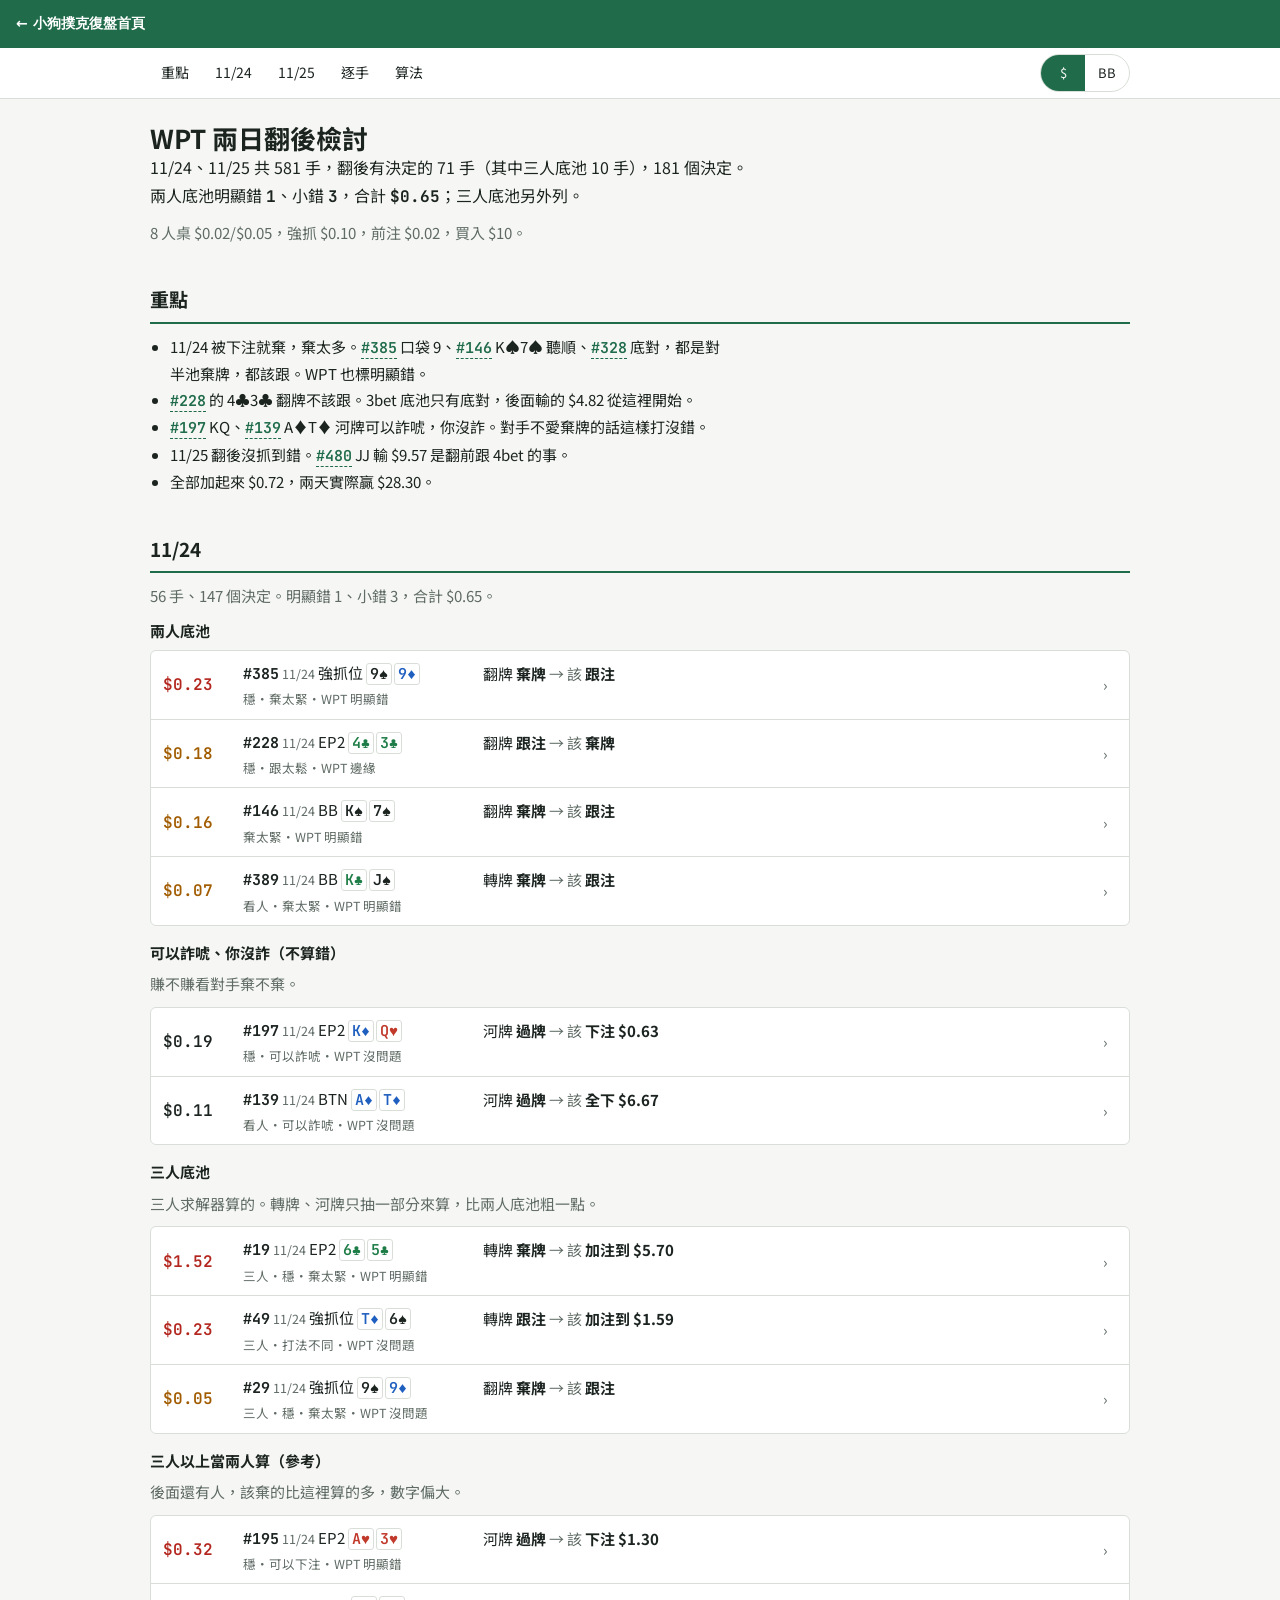
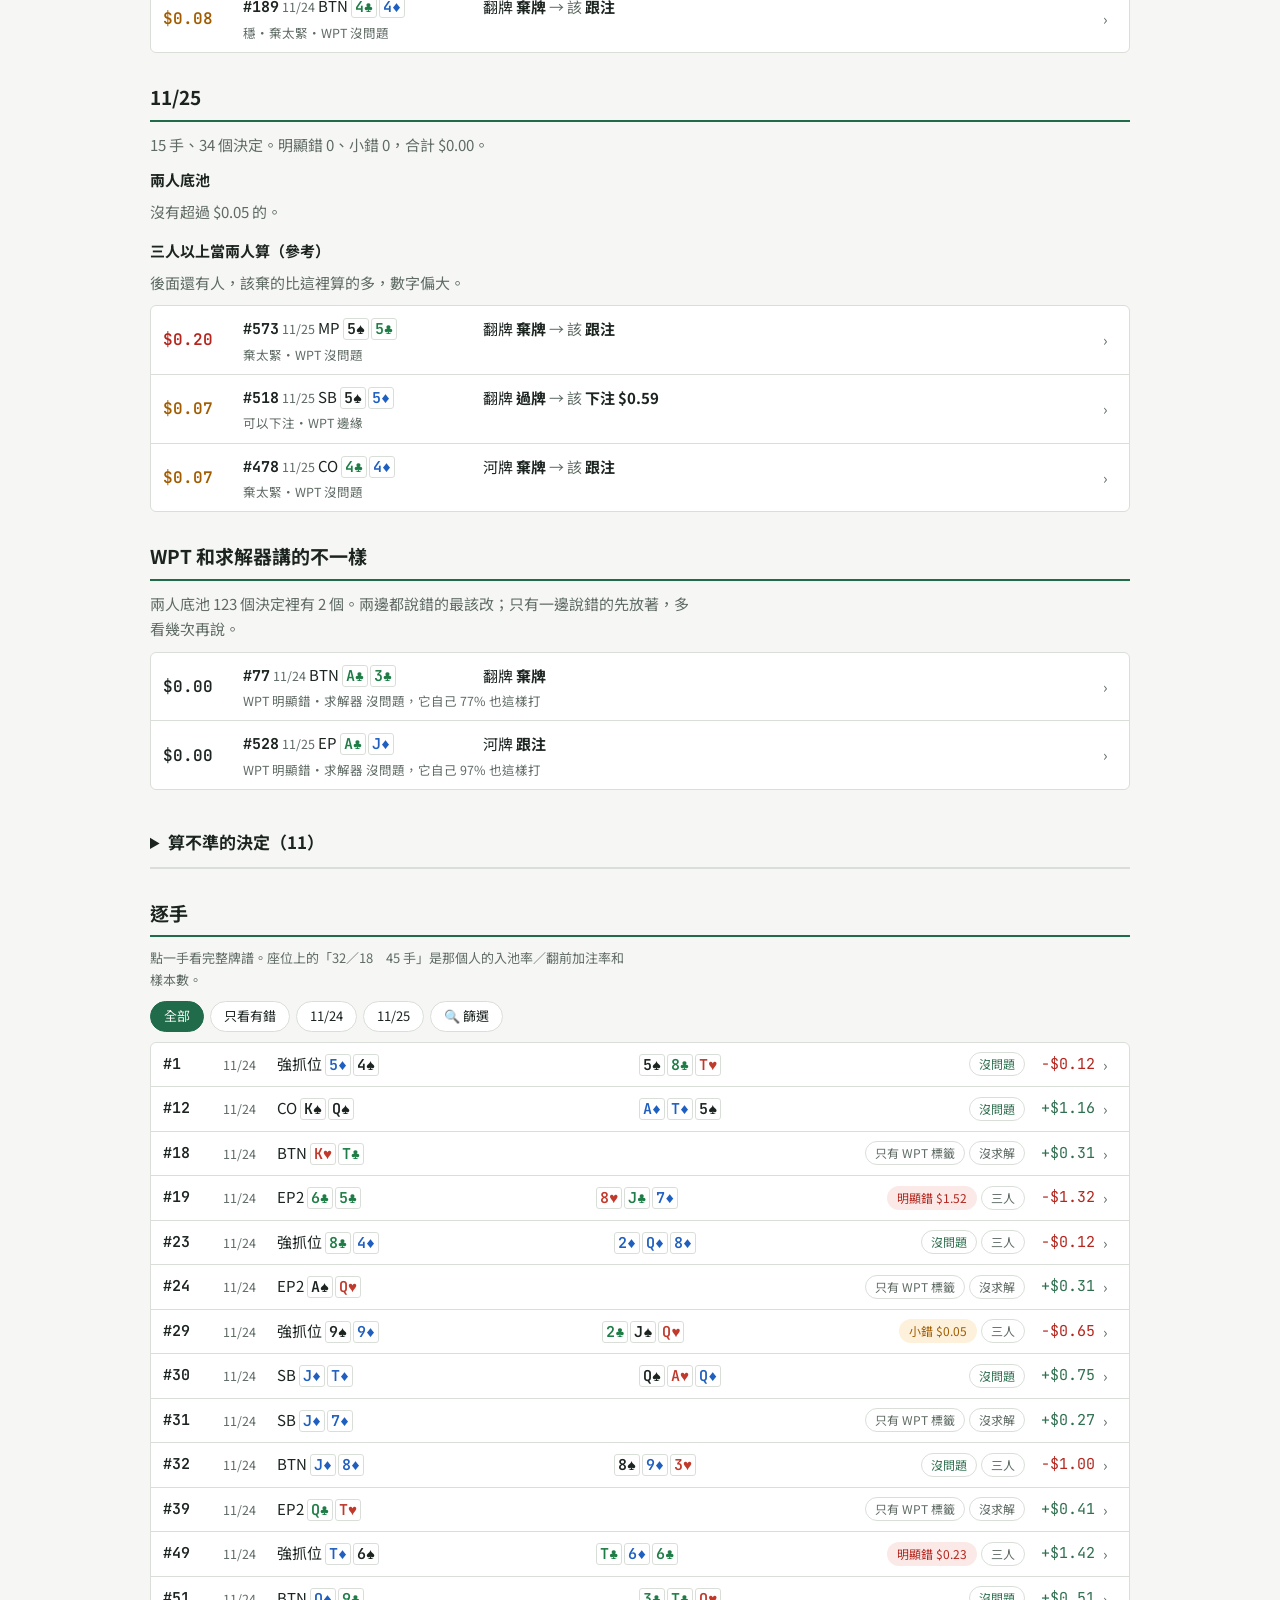
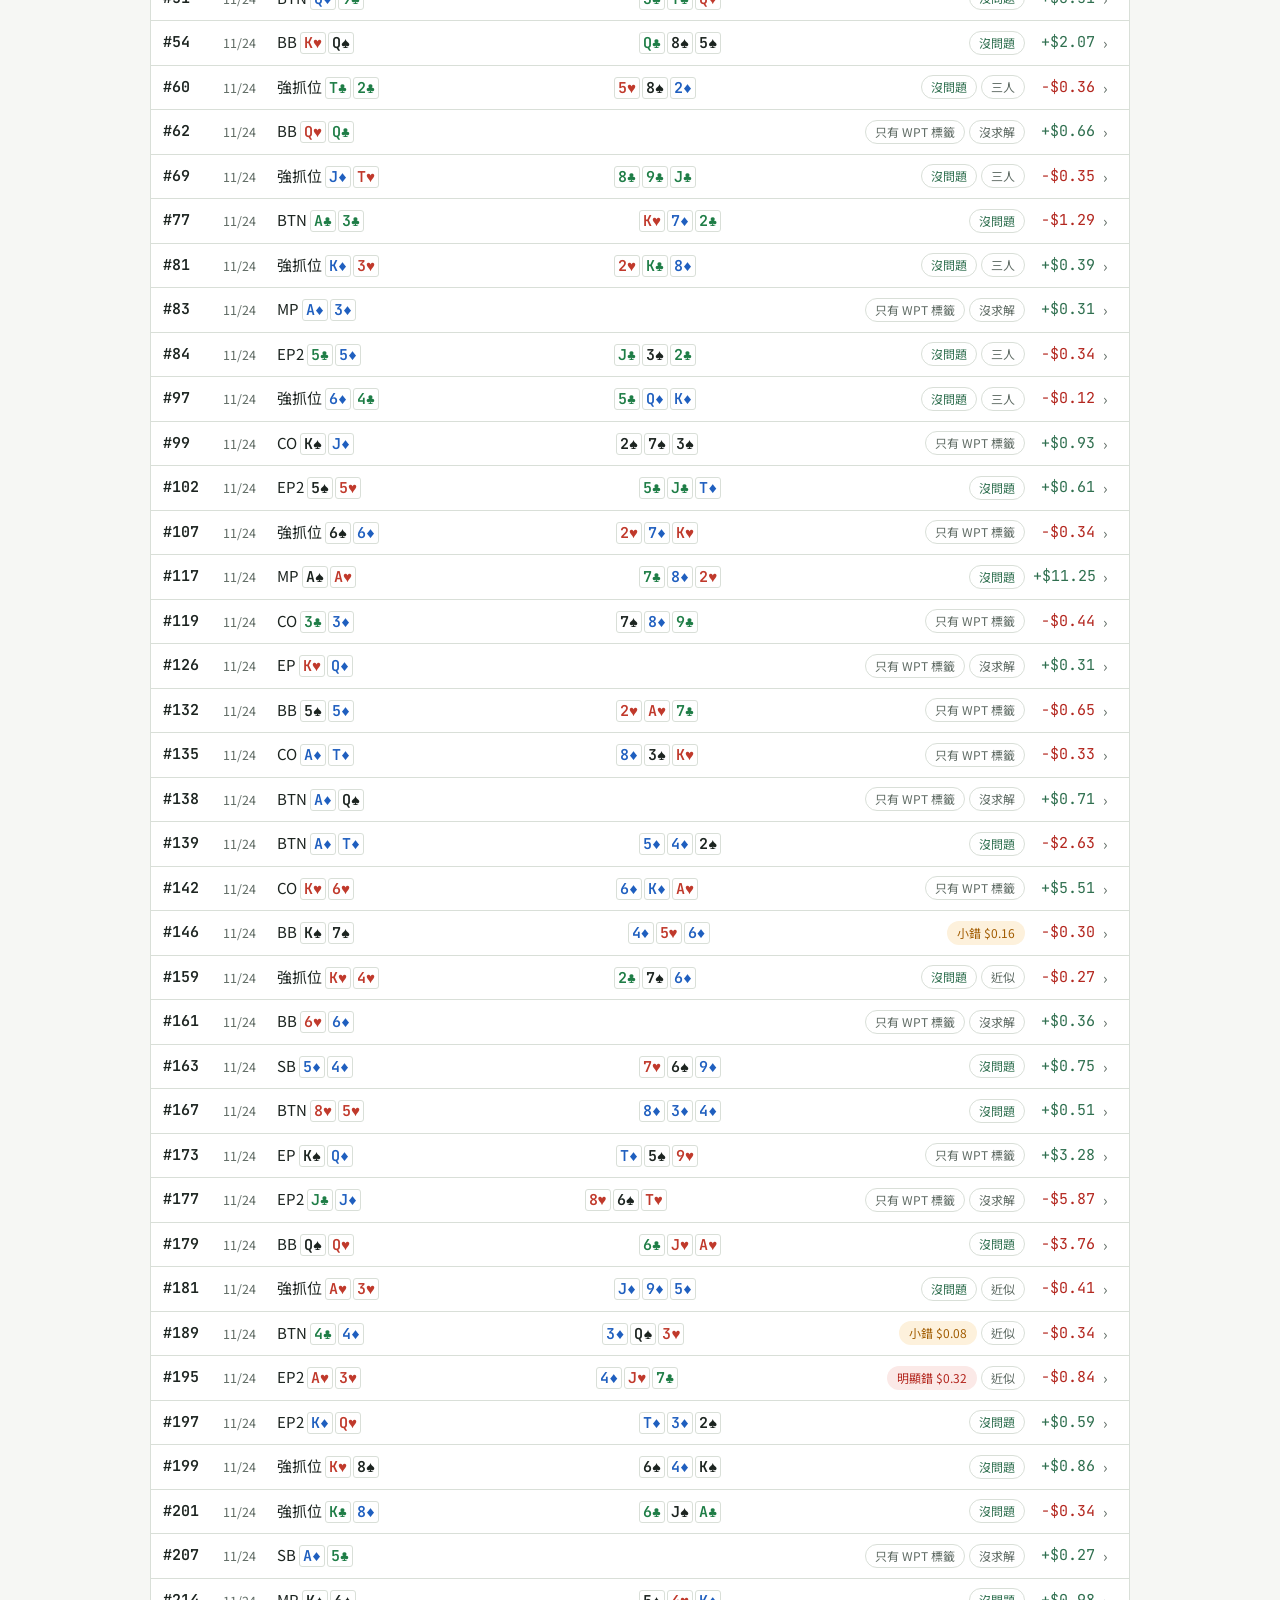
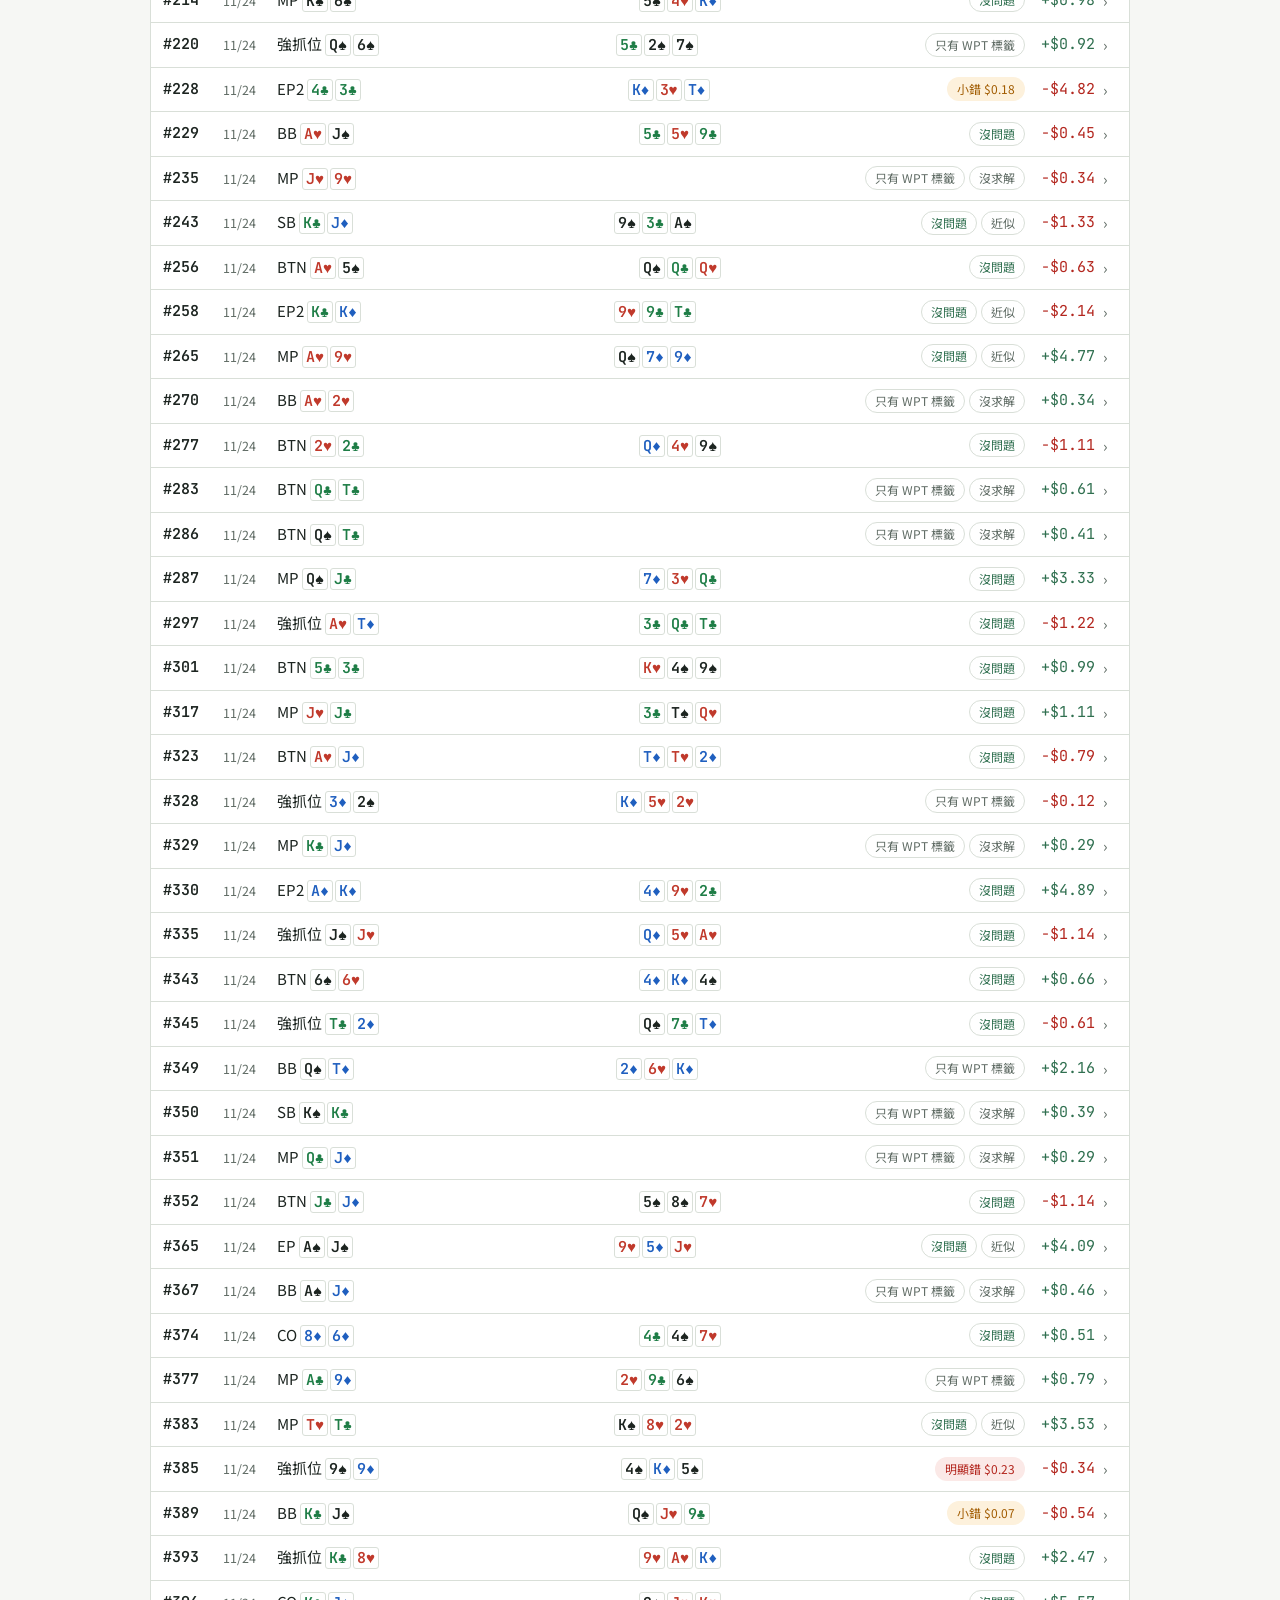
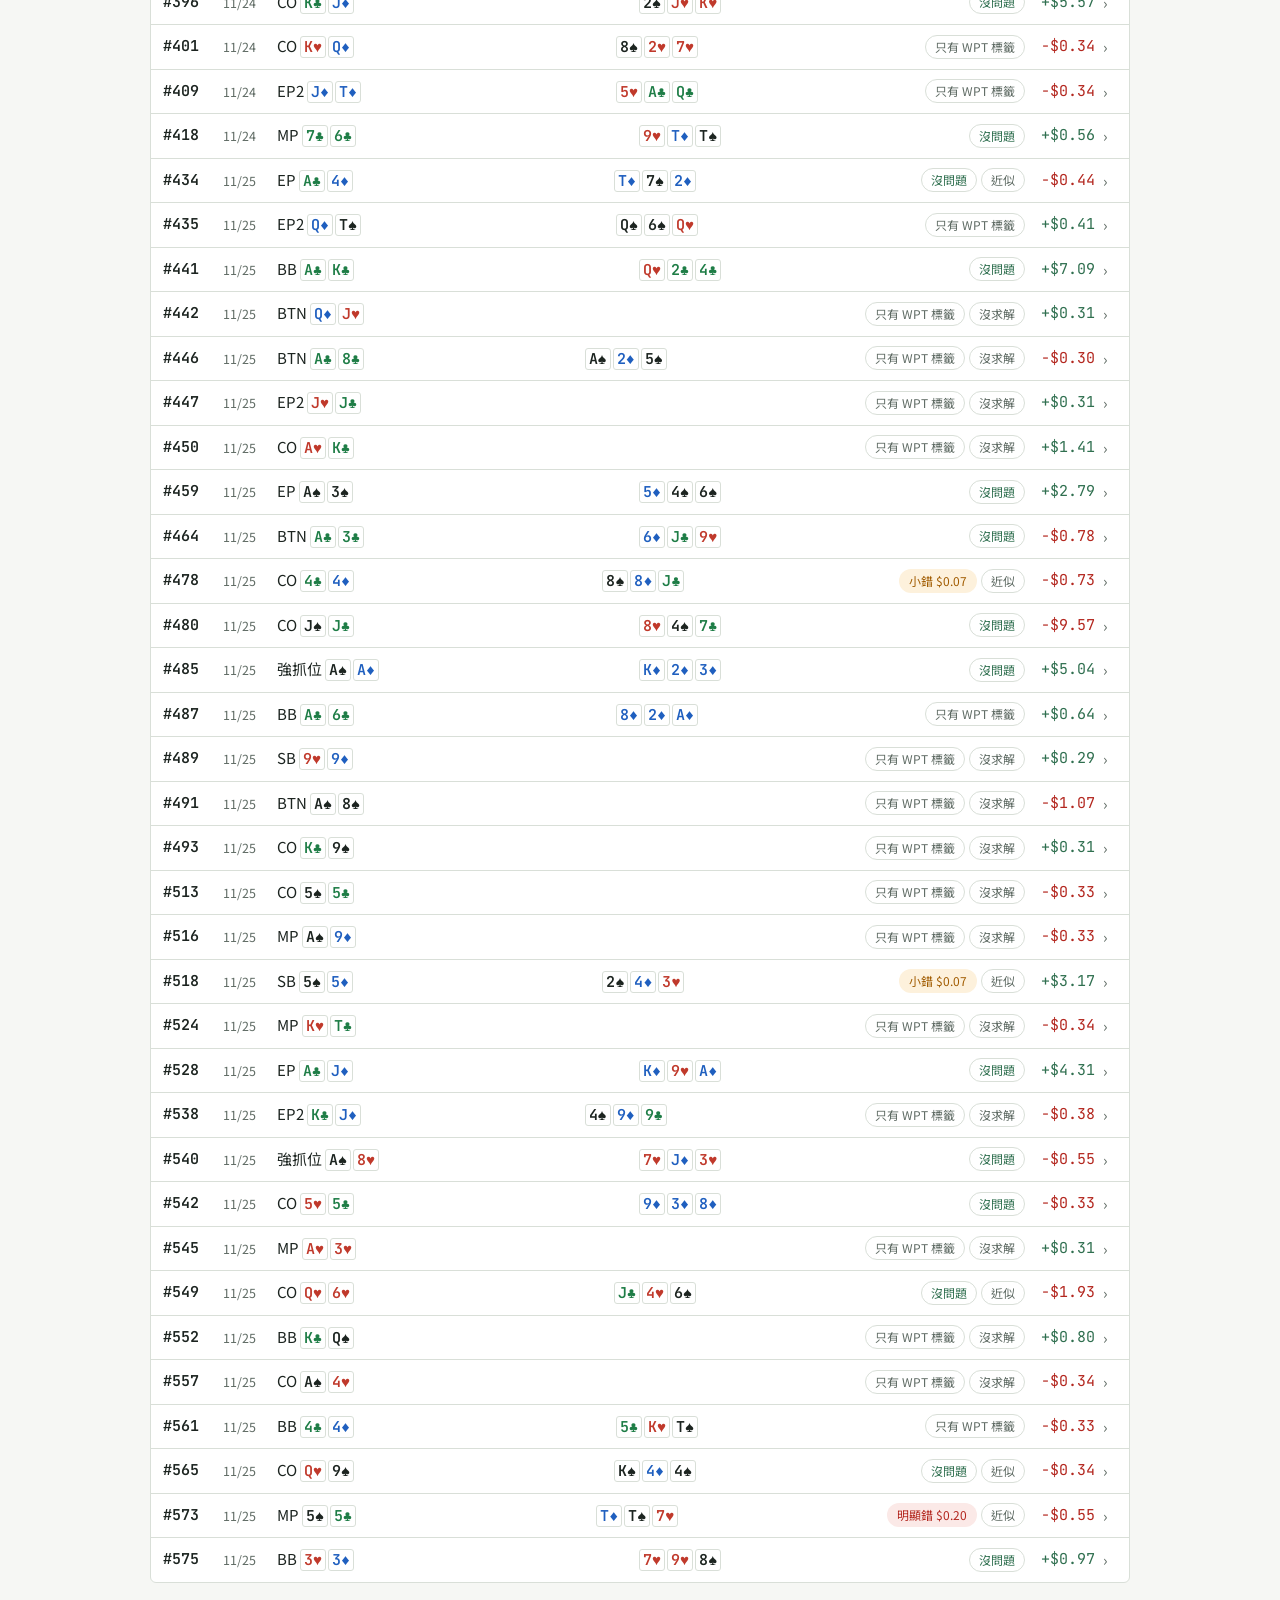
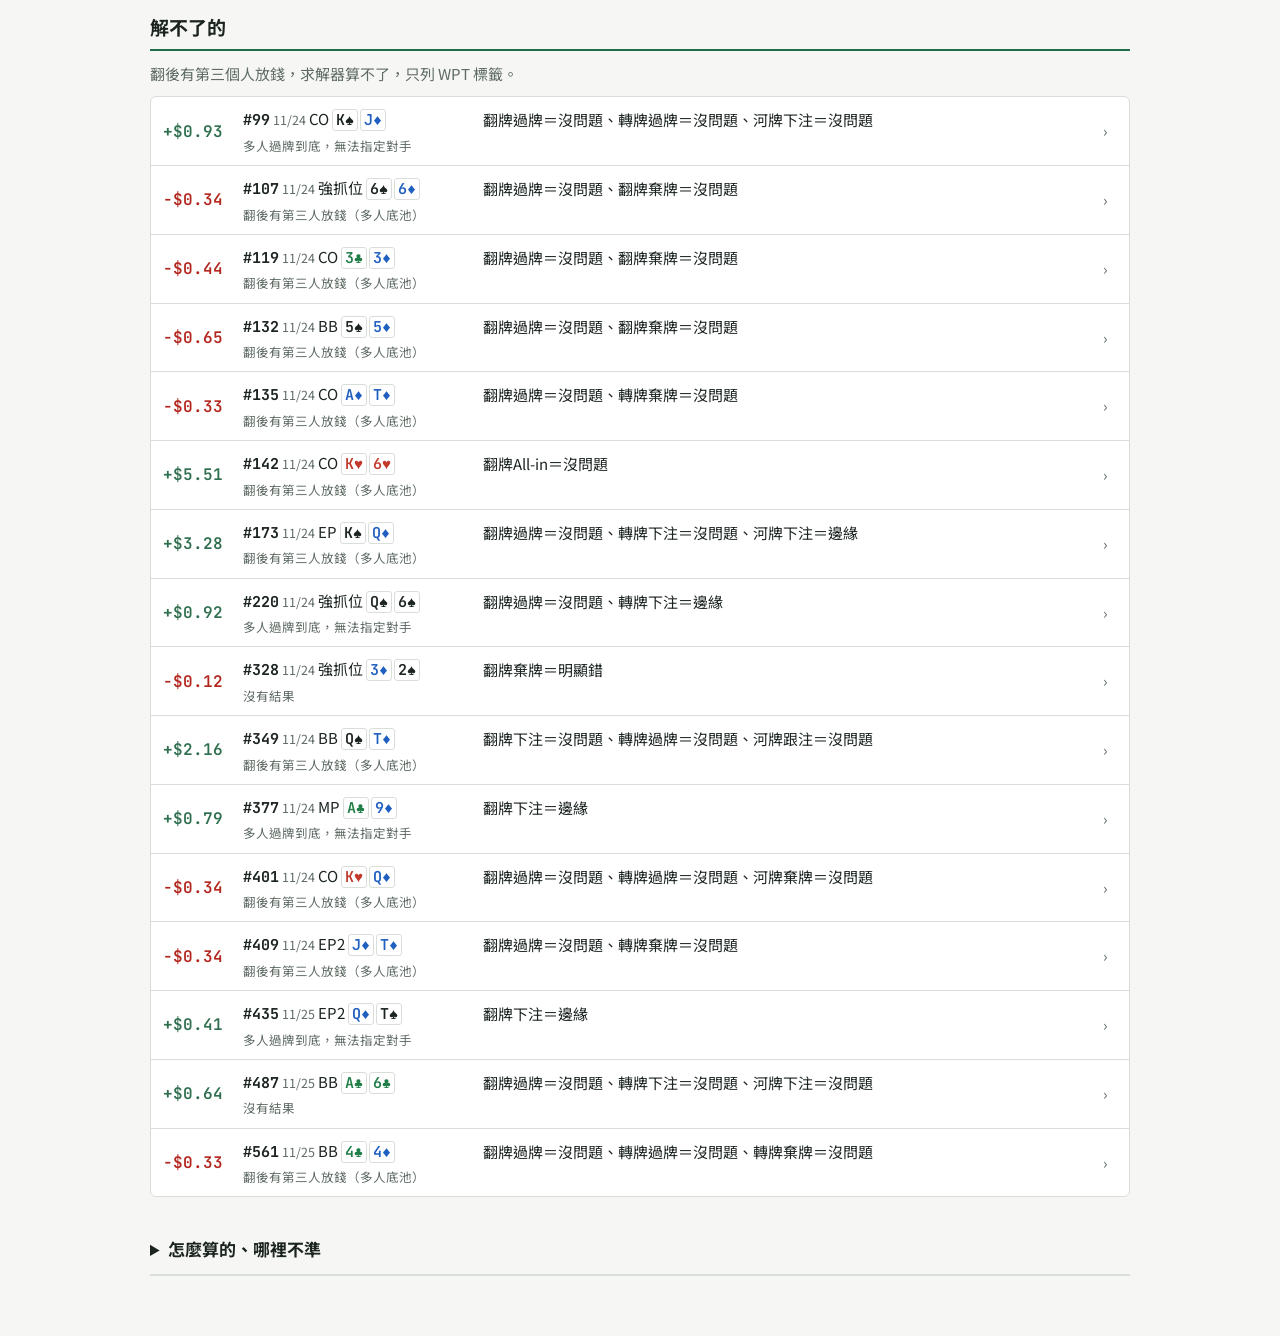
==== commit b677cfaf: "逐手清單加篩選器（結果、底池、位置、手牌、底池類型、人數、攤牌、打錯、排序）；沒求解但有入池的手也列進來 Co-Authored-By: Claude Opus 5.5 <noreply@anthro" ====
--- a/1124-25/index.html
+++ b/1124-25/index.html
@@ -137,7 +137,9 @@
 .hvhead .res{margin-left:auto;font-family:var(--mono);font-size:20px;font-weight:600}
 .cd.lg{font-size:20px;padding:2px 7px;border-radius:5px}
 .seats{display:grid;grid-template-columns:repeat(auto-fill,minmax(132px,1fr));gap:6px}
-.ptbl{margin:4px 0 10px}.pt-wrap{position:relative;width:100%;max-width:560px;margin:0 auto;aspect-ratio:1/0.92}.pt-felt{position:absolute;left:16%;right:16%;top:16%;bottom:18%;border-radius:999px;background:radial-gradient(ellipse at 50% 40%,#2f8a5f,#1f6b4a 70%);border:6px solid #6b4a2b;box-shadow:inset 0 0 18px rgba(0,0,0,.35)}.pt-mid{position:absolute;left:50%;top:47%;transform:translate(-50%,-50%);text-align:center;color:#fff;width:52%}.pt-mid .bd{display:flex;gap:3px;justify-content:center;min-height:30px}.pt-mid .pot{font-family:var(--mono);font-size:13px;margin-top:4px;opacity:.95}.pt-mid .now{font-size:12px;margin-top:2px;min-height:16px;opacity:.9}.pt-mid .stn{font-size:11px;opacity:.75}.pc{display:inline-flex;align-items:center;justify-content:center;width:22px;height:30px;border-radius:4px;background:#fff;color:#111;font:600 12px/1 var(--mono);box-shadow:0 1px 2px rgba(0,0,0,.4)}.pc.h,.pc.d{color:#c62828}.pc.c{color:#1b5e20}.pc.d{color:#1565c0}.pc.bk{background:repeating-linear-gradient(45deg,#8b1d1d 0 3px,#a52a2a 3px 6px)}.pt-seat{position:absolute;transform:translate(-50%,-50%);width:72px;text-align:center;background:var(--panel);border:1px solid var(--line);border-radius:8px;padding:3px 2px;font-size:11px;line-height:1.3;cursor:pointer;z-index:2}.pt-seat b{font-family:var(--mono);font-size:11px}.pt-seat .s{font-family:var(--mono);display:block}.pt-seat .v{display:block;color:var(--mute);font-family:var(--mono);font-size:10px}.pt-seat .cs{display:flex;gap:2px;justify-content:center;margin:-16px 0 2px}.pt-seat .cs .pc{width:18px;height:24px;font-size:10px}.pt-seat.me{border-color:#f5b400;box-shadow:0 0 0 2px #f5b400}.pt-seat.fold>*{opacity:.45}.pt-seat.act{box-shadow:0 0 0 2px var(--fg)}.pt-seat.sel{outline:2px dashed var(--fg)}.pt-seat .n{display:block;font-family:var(--mono);font-weight:700}.pt-seat .n.w{color:var(--win,#16a34a)}.pt-seat .n.l{color:var(--lose,#dc2626)}.pt-bet{position:absolute;transform:translate(-50%,-50%);font:600 11px/1 var(--mono);color:#fff;background:rgba(0,0,0,.45);border-radius:999px;padding:3px 6px;z-index:1;white-space:nowrap}.pt-bet::before{content:"";display:inline-block;width:8px;height:8px;border-radius:50%;background:#f5b400;margin-right:3px;vertical-align:-1px}.pt-btn{position:absolute;transform:translate(-50%,-50%);width:16px;height:16px;border-radius:50%;background:#fff;color:#111;font:700 9px/16px var(--sans);text-align:center;box-shadow:0 1px 2px rgba(0,0,0,.5);z-index:1}.pt-ctl{display:flex;gap:6px;justify-content:center;align-items:center;margin-top:6px}.pt-ctl button{font:inherit;font-size:14px;padding:6px 12px;border-radius:8px;border:1px solid var(--line);background:var(--panel);color:var(--fg);min-width:44px}.pt-ctl .cnt{font-family:var(--mono);font-size:12px;color:var(--mute);min-width:54px;text-align:center}.pt-det{font-size:13px;margin-top:6px;padding:6px 10px;border:1px solid var(--line);border-radius:8px;background:var(--panel)}.pt-det:empty{display:none}
+.fpanel{display:grid;grid-template-columns:repeat(auto-fill,minmax(150px,1fr));gap:8px;margin:8px 0 12px;padding:10px;border:1px solid var(--line);border-radius:10px;background:var(--panel)}.fpanel label{display:flex;flex-direction:column;font-size:12px;color:var(--mute);gap:3px}.fpanel select{font:inherit;font-size:14px;padding:6px;border-radius:6px;border:1px solid var(--line);background:var(--bg);color:var(--fg)}.fpos{grid-column:1/-1;font-size:12px;color:var(--mute);display:flex;flex-wrap:wrap;gap:6px;align-items:center}.fbar{grid-column:1/-1;display:flex;justify-content:space-between;align-items:center;font-size:13px}
+.ptbl{margin:4px 0 10px}.pt-wrap{position:relative;width:100%;max-width:620px;margin:18px auto 22px;aspect-ratio:1/0.66}.pt-felt{position:absolute;left:12%;right:12%;top:15%;bottom:15%;border-radius:999px;background:radial-gradient(ellipse at 50% 40%,#2f8a5f,#1f6b4a 70%);border:6px solid #6b4a2b;box-shadow:inset 0 0 18px rgba(0,0,0,.35)}.pt-mid{position:absolute;left:50%;top:44%;transform:translate(-50%,-50%);text-align:center;color:#fff;width:56%}.pt-mid .bd{display:flex;gap:3px;justify-content:center;min-height:30px}.pt-mid .pot{font-family:var(--mono);font-size:13px;margin-top:4px;opacity:.95}.pt-mid .now{font-size:12px;margin-top:2px;min-height:16px;opacity:.9}.pt-mid .stn{font-size:11px;opacity:.75}.pc{display:inline-flex;align-items:center;justify-content:center;width:22px;height:30px;border-radius:4px;background:#fff;color:#111;font:600 12px/1 var(--mono);box-shadow:0 1px 2px rgba(0,0,0,.4)}.pc.h,.pc.d{color:#c62828}.pc.c{color:#1b5e20}.pc.d{color:#1565c0}.pc.bk{background:repeating-linear-gradient(45deg,#8b1d1d 0 3px,#a52a2a 3px 6px)}.pt-seat{position:absolute;transform:translate(-50%,-50%);width:72px;text-align:center;background:#1e293b;color:#fff;border:1px solid #1e293b;border-radius:8px;padding:3px 2px;font-size:11px;line-height:1.3;cursor:pointer;z-index:2;box-shadow:0 1px 3px rgba(0,0,0,.35)}.pt-seat b{font-family:var(--mono);font-size:11px}.pt-seat .s{font-family:var(--mono);display:block}.pt-seat .v{display:block;color:#cbd5e1;font-family:var(--mono);font-size:10px}.pt-seat .cs{display:flex;gap:2px;justify-content:center;margin:-16px 0 2px}.pt-seat .cs .pc{width:18px;height:24px;font-size:10px}.pt-seat.me{border-color:#f5b400;box-shadow:0 0 0 2px #f5b400}.pt-seat.me .cs{position:absolute;left:100%;top:50%;transform:translateY(-50%);margin:0 0 0 4px}.pt-seat.me .cs .pc{width:22px;height:30px;font-size:12px}
+.pt-seat.fold{background:var(--panel);color:var(--mute);border-color:var(--line);box-shadow:none}.pt-seat.fold .v{color:var(--mute)}.pt-seat.fold .cs{opacity:.5}.pt-seat.act{box-shadow:0 0 0 3px #60a5fa}.pt-seat.me{border:2px solid #f5b400!important}.pt-seat.sel{outline:2px dashed var(--fg)}.pt-seat .n{display:block;font-family:var(--mono);font-weight:700}.pt-seat .n.w{color:#4ade80}.pt-seat .n.l{color:#f87171}.pt-seat.fold .n.w{color:#16a34a}.pt-seat.fold .n.l{color:#dc2626}.pt-bet{position:absolute;transform:translate(-50%,-50%);font:600 11px/1 var(--mono);color:#fff;background:rgba(0,0,0,.45);border-radius:999px;padding:3px 6px;z-index:3;white-space:nowrap}.pt-bet::before{content:"";display:inline-block;width:8px;height:8px;border-radius:50%;background:#f5b400;margin-right:3px;vertical-align:-1px}.pt-btn{position:absolute;transform:translate(-50%,-50%);width:16px;height:16px;border-radius:50%;background:#fff;color:#111;font:700 9px/16px var(--sans);text-align:center;box-shadow:0 1px 2px rgba(0,0,0,.5);z-index:1}.pt-ctl{display:flex;gap:6px;justify-content:center;align-items:center;margin-top:6px}.pt-ctl button{font:inherit;font-size:14px;padding:6px 12px;border-radius:8px;border:1px solid var(--line);background:var(--panel);color:var(--fg);min-width:44px}.pt-ctl .cnt{font-family:var(--mono);font-size:12px;color:var(--mute);min-width:54px;text-align:center}.pt-det{font-size:13px;margin-top:6px;padding:6px 10px;border:1px solid var(--line);border-radius:8px;background:var(--panel)}.pt-det:empty{display:none}
 .seat{border:1px solid var(--line);border-radius:6px;padding:5px 8px;background:var(--panel);font-size:13px;line-height:1.45;min-width:0}
 .seat.out{opacity:.5}
 .seat.me{border-color:var(--felt);box-shadow:inset 0 0 0 1px var(--felt)}
@@ -191,182 +193,248 @@
 </section>
 <section id="s-cf"><h2>WPT 和求解器講的不一樣</h2><p class="mute">兩人底池 123 個決定裡有 2 個。兩邊都說錯的最該改；只有一邊說錯的先放著，多看幾次再說。</p><div class="rows"><a class="mrow" href="#h77" data-h="77"><span class="ev">$0.00</span><span class="who"><b>#77</b> <small>11/24</small> BTN <span class="cd c">A♣</span><span class="cd c">3♣</span></span><span class="what">翻牌 <b>棄牌</b></span><span class="meta">WPT 明顯錯・求解器 沒問題，它自己 77% 也這樣打</span><span class="go">›</span></a><a class="mrow" href="#h528" data-h="528"><span class="ev">$0.00</span><span class="who"><b>#528</b> <small>11/25</small> EP <span class="cd c">A♣</span><span class="cd d">J♦</span></span><span class="what">河牌 <b>跟注</b></span><span class="meta">WPT 明顯錯・求解器 沒問題，它自己 97% 也這樣打</span><span class="go">›</span></a></div></section>
 <section><details class="fold"><summary>算不準的決定（11）</summary><p class="mute">前面有人做了求解器很少做的動作，走到這裡的機率不到 1%，數字不能信，不計入。</p><div class="rows"><a class="mrow lv-na" href="#h396" data-h="396"><span class="ev">$2.24</span><span class="who"><b>#396</b> <small>11/24</small> CO <span class="cd c">K♣</span><span class="cd d">J♦</span></span><span class="what">轉牌 <b>跟注</b> <i>→ 該</i> <b>棄牌</b></span><span class="meta">穩・跟太鬆・WPT 沒問題</span><span class="go">›</span></a><a class="mrow lv-na" href="#h117" data-h="117"><span class="ev">$1.30</span><span class="who"><b>#117</b> <small>11/24</small> MP <span class="cd s">A♠</span><span class="cd h">A♥</span></span><span class="what">翻牌 <b>跟注</b> <i>→ 該</i> <b>全下 $10.62</b></span><span class="meta">打法不同・WPT 沒問題</span><span class="go">›</span></a><a class="mrow lv-na" href="#h365" data-h="365"><span class="ev">$1.20</span><span class="who"><b>#365</b> <small>11/24</small> EP <span class="cd s">A♠</span><span class="cd s">J♠</span></span><span class="what">河牌 <b>全下 $5.99</b> <i>→ 該</i> <b>過牌</b></span><span class="meta">看人・不用加碼・WPT 沒問題</span><span class="go">›</span></a><a class="mrow lv-na" href="#h117" data-h="117"><span class="ev">$0.64</span><span class="who"><b>#117</b> <small>11/24</small> MP <span class="cd s">A♠</span><span class="cd h">A♥</span></span><span class="what">轉牌 <b>跟注</b> <i>→ 該</i> <b>棄牌</b></span><span class="meta">跟太鬆・WPT 沒問題</span><span class="go">›</span></a><a class="mrow lv-na" href="#h393" data-h="393"><span class="ev">$0.43</span><span class="who"><b>#393</b> <small>11/24</small> 強抓位 <span class="cd c">K♣</span><span class="cd h">8♥</span></span><span class="what">河牌 <b>加注到 $1.58</b> <i>→ 該</i> <b>跟注</b></span><span class="meta">看人・不用加碼・WPT 邊緣</span><span class="go">›</span></a><a class="mrow lv-na" href="#h365" data-h="365"><span class="ev">$0.28</span><span class="who"><b>#365</b> <small>11/24</small> EP <span class="cd s">A♠</span><span class="cd s">J♠</span></span><span class="what">翻牌 <b>跟注</b> <i>→ 該</i> <b>加注到 $5.23</b></span><span class="meta">看人・打法不同・WPT 明顯錯</span><span class="go">›</span></a><a class="mrow lv-na" href="#h12" data-h="12"><span class="ev">$0.24</span><span class="who"><b>#12</b> <small>11/24</small> CO <span class="cd s">K♠</span><span class="cd s">Q♠</span></span><span class="what">翻牌 <b>跟注</b> <i>→ 該</i> <b>加注到 $0.78</b></span><span class="meta">看人・打法不同・WPT 沒問題</span><span class="go">›</span></a><a class="mrow lv-na" href="#h12" data-h="12"><span class="ev">$0.21</span><span class="who"><b>#12</b> <small>11/24</small> CO <span class="cd s">K♠</span><span class="cd s">Q♠</span></span><span class="what">河牌 <b>全下 $3.09</b> <i>→ 該</i> <b>下注 $1.47</b></span><span class="meta">穩・打法不同・WPT 沒問題</span><span class="go">›</span></a><a class="mrow lv-na" href="#h383" data-h="383"><span class="ev">$0.12</span><span class="who"><b>#383</b> <small>11/24</small> MP <span class="cd h">T♥</span><span class="cd c">T♣</span></span><span class="what">轉牌 <b>跟注</b> <i>→ 該</i> <b>棄牌</b></span><span class="meta">看人・跟太鬆・WPT 邊緣</span><span class="go">›</span></a><a class="mrow lv-na" href="#h565" data-h="565"><span class="ev">$0.07</span><span class="who"><b>#565</b> <small>11/25</small> CO <span class="cd h">Q♥</span><span class="cd s">9♠</span></span><span class="what">翻牌 <b>棄牌</b> <i>→ 該</i> <b>跟注</b></span><span class="meta">棄太緊・WPT 沒問題</span><span class="go">›</span></a><a class="mrow lv-na" href="#h459" data-h="459"><span class="ev">$0.07</span><span class="who"><b>#459</b> <small>11/25</small> EP <span class="cd s">A♠</span><span class="cd s">3♠</span></span><span class="what">轉牌 <b>全下 $5.65</b> <i>→ 該</i> <b>下注 $3.56</b></span><span class="meta">打法不同・WPT 沒問題</span><span class="go">›</span></a></div></details></section>
-<section id="list"><h2>逐手</h2><p class="legend">點一手看完整牌譜。座位上的「32／18　45 手」是那個人的入池率／翻前加注率和樣本數。</p><div class="chips" role="group" aria-label="篩選"><button class="chip" id="f-all" data-f="all" aria-pressed="true">全部</button><button class="chip" id="f-err" data-f="err" aria-pressed="false">只看有錯</button><button class="chip" id="f-1124" data-f="11/24" aria-pressed="false">11/24</button><button class="chip" id="f-1125" data-f="11/25" aria-pressed="false">11/25</button></div><div class="rows">
-<a class="row" href="#h1" data-h="1" data-day="11/24" data-lv="ok"><span class="no">#1</span><small class="dt">11/24</small><span>強抓位 <span class="cd d">5♦</span><span class="cd s">4♠</span></span><span class="bd"><span class="cd s">5♠</span><span class="cd c">8♣</span><span class="cd h">T♥</span></span><span class="tagz"><span class="pill ok">沒問題</span></span><span class="net"><span class="lose">−$0.12</span></span><span class="go">›</span></a>
-<a class="row" href="#h12" data-h="12" data-day="11/24" data-lv="ok"><span class="no">#12</span><small class="dt">11/24</small><span>CO <span class="cd s">K♠</span><span class="cd s">Q♠</span></span><span class="bd"><span class="cd d">A♦</span><span class="cd d">T♦</span><span class="cd s">5♠</span></span><span class="tagz"><span class="pill ok">沒問題</span></span><span class="net"><span class="win">+$1.16</span></span><span class="go">›</span></a>
-<a class="row" href="#h19" data-h="19" data-day="11/24" data-lv="big"><span class="no">#19</span><small class="dt">11/24</small><span>EP2 <span class="cd c">6♣</span><span class="cd c">5♣</span></span><span class="bd"><span class="cd h">8♥</span><span class="cd c">J♣</span><span class="cd d">7♦</span></span><span class="tagz"><span class="pill big">明顯錯 $1.52</span><span class="pill">三人</span></span><span class="net"><span class="lose">−$1.32</span></span><span class="go">›</span></a>
-<a class="row" href="#h23" data-h="23" data-day="11/24" data-lv="ok"><span class="no">#23</span><small class="dt">11/24</small><span>強抓位 <span class="cd c">8♣</span><span class="cd d">4♦</span></span><span class="bd"><span class="cd d">2♦</span><span class="cd d">Q♦</span><span class="cd d">8♦</span></span><span class="tagz"><span class="pill ok">沒問題</span><span class="pill">三人</span></span><span class="net"><span class="lose">−$0.12</span></span><span class="go">›</span></a>
-<a class="row" href="#h29" data-h="29" data-day="11/24" data-lv="small"><span class="no">#29</span><small class="dt">11/24</small><span>強抓位 <span class="cd s">9♠</span><span class="cd d">9♦</span></span><span class="bd"><span class="cd c">2♣</span><span class="cd s">J♠</span><span class="cd h">Q♥</span></span><span class="tagz"><span class="pill small">小錯 $0.05</span><span class="pill">三人</span></span><span class="net"><span class="lose">−$0.65</span></span><span class="go">›</span></a>
-<a class="row" href="#h30" data-h="30" data-day="11/24" data-lv="ok"><span class="no">#30</span><small class="dt">11/24</small><span>SB <span class="cd d">J♦</span><span class="cd d">T♦</span></span><span class="bd"><span class="cd s">Q♠</span><span class="cd h">A♥</span><span class="cd d">Q♦</span></span><span class="tagz"><span class="pill ok">沒問題</span></span><span class="net"><span class="win">+$0.75</span></span><span class="go">›</span></a>
-<a class="row" href="#h32" data-h="32" data-day="11/24" data-lv="ok"><span class="no">#32</span><small class="dt">11/24</small><span>BTN <span class="cd d">J♦</span><span class="cd d">8♦</span></span><span class="bd"><span class="cd s">8♠</span><span class="cd d">9♦</span><span class="cd h">3♥</span></span><span class="tagz"><span class="pill ok">沒問題</span><span class="pill">三人</span></span><span class="net"><span class="lose">−$1.00</span></span><span class="go">›</span></a>
-<a class="row" href="#h49" data-h="49" data-day="11/24" data-lv="big"><span class="no">#49</span><small class="dt">11/24</small><span>強抓位 <span class="cd d">T♦</span><span class="cd s">6♠</span></span><span class="bd"><span class="cd c">T♣</span><span class="cd d">6♦</span><span class="cd c">6♣</span></span><span class="tagz"><span class="pill big">明顯錯 $0.23</span><span class="pill">三人</span></span><span class="net"><span class="win">+$1.42</span></span><span class="go">›</span></a>
-<a class="row" href="#h51" data-h="51" data-day="11/24" data-lv="ok"><span class="no">#51</span><small class="dt">11/24</small><span>BTN <span class="cd d">Q♦</span><span class="cd c">9♣</span></span><span class="bd"><span class="cd c">3♣</span><span class="cd c">T♣</span><span class="cd h">Q♥</span></span><span class="tagz"><span class="pill ok">沒問題</span></span><span class="net"><span class="win">+$0.51</span></span><span class="go">›</span></a>
-<a class="row" href="#h54" data-h="54" data-day="11/24" data-lv="ok"><span class="no">#54</span><small class="dt">11/24</small><span>BB <span class="cd h">K♥</span><span class="cd s">Q♠</span></span><span class="bd"><span class="cd c">Q♣</span><span class="cd s">8♠</span><span class="cd s">5♠</span></span><span class="tagz"><span class="pill ok">沒問題</span></span><span class="net"><span class="win">+$2.07</span></span><span class="go">›</span></a>
-<a class="row" href="#h60" data-h="60" data-day="11/24" data-lv="ok"><span class="no">#60</span><small class="dt">11/24</small><span>強抓位 <span class="cd c">T♣</span><span class="cd c">2♣</span></span><span class="bd"><span class="cd h">5♥</span><span class="cd s">8♠</span><span class="cd d">2♦</span></span><span class="tagz"><span class="pill ok">沒問題</span><span class="pill">三人</span></span><span class="net"><span class="lose">−$0.36</span></span><span class="go">›</span></a>
-<a class="row" href="#h69" data-h="69" data-day="11/24" data-lv="ok"><span class="no">#69</span><small class="dt">11/24</small><span>強抓位 <span class="cd d">J♦</span><span class="cd h">T♥</span></span><span class="bd"><span class="cd c">8♣</span><span class="cd c">9♣</span><span class="cd c">J♣</span></span><span class="tagz"><span class="pill ok">沒問題</span><span class="pill">三人</span></span><span class="net"><span class="lose">−$0.35</span></span><span class="go">›</span></a>
-<a class="row" href="#h77" data-h="77" data-day="11/24" data-lv="ok"><span class="no">#77</span><small class="dt">11/24</small><span>BTN <span class="cd c">A♣</span><span class="cd c">3♣</span></span><span class="bd"><span class="cd h">K♥</span><span class="cd d">7♦</span><span class="cd c">2♣</span></span><span class="tagz"><span class="pill ok">沒問題</span></span><span class="net"><span class="lose">−$1.29</span></span><span class="go">›</span></a>
-<a class="row" href="#h81" data-h="81" data-day="11/24" data-lv="ok"><span class="no">#81</span><small class="dt">11/24</small><span>強抓位 <span class="cd d">K♦</span><span class="cd h">3♥</span></span><span class="bd"><span class="cd h">2♥</span><span class="cd c">K♣</span><span class="cd d">8♦</span></span><span class="tagz"><span class="pill ok">沒問題</span><span class="pill">三人</span></span><span class="net"><span class="win">+$0.39</span></span><span class="go">›</span></a>
-<a class="row" href="#h84" data-h="84" data-day="11/24" data-lv="ok"><span class="no">#84</span><small class="dt">11/24</small><span>EP2 <span class="cd c">5♣</span><span class="cd d">5♦</span></span><span class="bd"><span class="cd c">J♣</span><span class="cd s">3♠</span><span class="cd c">2♣</span></span><span class="tagz"><span class="pill ok">沒問題</span><span class="pill">三人</span></span><span class="net"><span class="lose">−$0.34</span></span><span class="go">›</span></a>
-<a class="row" href="#h97" data-h="97" data-day="11/24" data-lv="ok"><span class="no">#97</span><small class="dt">11/24</small><span>強抓位 <span class="cd d">6♦</span><span class="cd c">4♣</span></span><span class="bd"><span class="cd c">5♣</span><span class="cd d">Q♦</span><span class="cd d">K♦</span></span><span class="tagz"><span class="pill ok">沒問題</span><span class="pill">三人</span></span><span class="net"><span class="lose">−$0.12</span></span><span class="go">›</span></a>
-<a class="row" href="#h99" data-h="99" data-day="11/24" data-lv="un"><span class="no">#99</span><small class="dt">11/24</small><span>CO <span class="cd s">K♠</span><span class="cd d">J♦</span></span><span class="bd"><span class="cd s">2♠</span><span class="cd s">7♠</span><span class="cd s">3♠</span></span><span class="tagz"><span class="pill ">只有 WPT 標籤</span></span><span class="net"><span class="win">+$0.93</span></span><span class="go">›</span></a>
-<a class="row" href="#h102" data-h="102" data-day="11/24" data-lv="ok"><span class="no">#102</span><small class="dt">11/24</small><span>EP2 <span class="cd s">5♠</span><span class="cd h">5♥</span></span><span class="bd"><span class="cd c">5♣</span><span class="cd c">J♣</span><span class="cd d">T♦</span></span><span class="tagz"><span class="pill ok">沒問題</span></span><span class="net"><span class="win">+$0.61</span></span><span class="go">›</span></a>
-<a class="row" href="#h107" data-h="107" data-day="11/24" data-lv="un"><span class="no">#107</span><small class="dt">11/24</small><span>強抓位 <span class="cd s">6♠</span><span class="cd d">6♦</span></span><span class="bd"><span class="cd h">2♥</span><span class="cd d">7♦</span><span class="cd h">K♥</span></span><span class="tagz"><span class="pill ">只有 WPT 標籤</span></span><span class="net"><span class="lose">−$0.34</span></span><span class="go">›</span></a>
-<a class="row" href="#h117" data-h="117" data-day="11/24" data-lv="ok"><span class="no">#117</span><small class="dt">11/24</small><span>MP <span class="cd s">A♠</span><span class="cd h">A♥</span></span><span class="bd"><span class="cd c">7♣</span><span class="cd d">8♦</span><span class="cd h">2♥</span></span><span class="tagz"><span class="pill ok">沒問題</span></span><span class="net"><span class="win">+$11.25</span></span><span class="go">›</span></a>
-<a class="row" href="#h119" data-h="119" data-day="11/24" data-lv="un"><span class="no">#119</span><small class="dt">11/24</small><span>CO <span class="cd c">3♣</span><span class="cd d">3♦</span></span><span class="bd"><span class="cd s">7♠</span><span class="cd d">8♦</span><span class="cd c">9♣</span></span><span class="tagz"><span class="pill ">只有 WPT 標籤</span></span><span class="net"><span class="lose">−$0.44</span></span><span class="go">›</span></a>
-<a class="row" href="#h132" data-h="132" data-day="11/24" data-lv="un"><span class="no">#132</span><small class="dt">11/24</small><span>BB <span class="cd s">5♠</span><span class="cd d">5♦</span></span><span class="bd"><span class="cd h">2♥</span><span class="cd h">A♥</span><span class="cd c">7♣</span></span><span class="tagz"><span class="pill ">只有 WPT 標籤</span></span><span class="net"><span class="lose">−$0.65</span></span><span class="go">›</span></a>
-<a class="row" href="#h135" data-h="135" data-day="11/24" data-lv="un"><span class="no">#135</span><small class="dt">11/24</small><span>CO <span class="cd d">A♦</span><span class="cd d">T♦</span></span><span class="bd"><span class="cd d">8♦</span><span class="cd s">3♠</span><span class="cd h">K♥</span></span><span class="tagz"><span class="pill ">只有 WPT 標籤</span></span><span class="net"><span class="lose">−$0.33</span></span><span class="go">›</span></a>
-<a class="row" href="#h139" data-h="139" data-day="11/24" data-lv="ok"><span class="no">#139</span><small class="dt">11/24</small><span>BTN <span class="cd d">A♦</span><span class="cd d">T♦</span></span><span class="bd"><span class="cd d">5♦</span><span class="cd d">4♦</span><span class="cd s">2♠</span></span><span class="tagz"><span class="pill ok">沒問題</span></span><span class="net"><span class="lose">−$2.63</span></span><span class="go">›</span></a>
-<a class="row" href="#h142" data-h="142" data-day="11/24" data-lv="un"><span class="no">#142</span><small class="dt">11/24</small><span>CO <span class="cd h">K♥</span><span class="cd h">6♥</span></span><span class="bd"><span class="cd d">6♦</span><span class="cd d">K♦</span><span class="cd h">A♥</span></span><span class="tagz"><span class="pill ">只有 WPT 標籤</span></span><span class="net"><span class="win">+$5.51</span></span><span class="go">›</span></a>
-<a class="row" href="#h146" data-h="146" data-day="11/24" data-lv="small"><span class="no">#146</span><small class="dt">11/24</small><span>BB <span class="cd s">K♠</span><span class="cd s">7♠</span></span><span class="bd"><span class="cd d">4♦</span><span class="cd h">5♥</span><span class="cd d">6♦</span></span><span class="tagz"><span class="pill small">小錯 $0.16</span></span><span class="net"><span class="lose">−$0.30</span></span><span class="go">›</span></a>
-<a class="row" href="#h159" data-h="159" data-day="11/24" data-lv="ok"><span class="no">#159</span><small class="dt">11/24</small><span>強抓位 <span class="cd h">K♥</span><span class="cd h">4♥</span></span><span class="bd"><span class="cd c">2♣</span><span class="cd s">7♠</span><span class="cd d">6♦</span></span><span class="tagz"><span class="pill ok">沒問題</span><span class="pill">近似</span></span><span class="net"><span class="lose">−$0.27</span></span><span class="go">›</span></a>
-<a class="row" href="#h163" data-h="163" data-day="11/24" data-lv="ok"><span class="no">#163</span><small class="dt">11/24</small><span>SB <span class="cd d">5♦</span><span class="cd d">4♦</span></span><span class="bd"><span class="cd h">7♥</span><span class="cd s">6♠</span><span class="cd d">9♦</span></span><span class="tagz"><span class="pill ok">沒問題</span></span><span class="net"><span class="win">+$0.75</span></span><span class="go">›</span></a>
-<a class="row" href="#h167" data-h="167" data-day="11/24" data-lv="ok"><span class="no">#167</span><small class="dt">11/24</small><span>BTN <span class="cd h">8♥</span><span class="cd h">5♥</span></span><span class="bd"><span class="cd d">8♦</span><span class="cd d">3♦</span><span class="cd d">4♦</span></span><span class="tagz"><span class="pill ok">沒問題</span></span><span class="net"><span class="win">+$0.51</span></span><span class="go">›</span></a>
-<a class="row" href="#h173" data-h="173" data-day="11/24" data-lv="un"><span class="no">#173</span><small class="dt">11/24</small><span>EP <span class="cd s">K♠</span><span class="cd d">Q♦</span></span><span class="bd"><span class="cd d">T♦</span><span class="cd s">5♠</span><span class="cd h">9♥</span></span><span class="tagz"><span class="pill ">只有 WPT 標籤</span></span><span class="net"><span class="win">+$3.28</span></span><span class="go">›</span></a>
-<a class="row" href="#h179" data-h="179" data-day="11/24" data-lv="ok"><span class="no">#179</span><small class="dt">11/24</small><span>BB <span class="cd s">Q♠</span><span class="cd h">Q♥</span></span><span class="bd"><span class="cd c">6♣</span><span class="cd h">J♥</span><span class="cd h">A♥</span></span><span class="tagz"><span class="pill ok">沒問題</span></span><span class="net"><span class="lose">−$3.76</span></span><span class="go">›</span></a>
-<a class="row" href="#h181" data-h="181" data-day="11/24" data-lv="ok"><span class="no">#181</span><small class="dt">11/24</small><span>強抓位 <span class="cd h">A♥</span><span class="cd h">3♥</span></span><span class="bd"><span class="cd d">J♦</span><span class="cd d">9♦</span><span class="cd d">5♦</span></span><span class="tagz"><span class="pill ok">沒問題</span><span class="pill">近似</span></span><span class="net"><span class="lose">−$0.41</span></span><span class="go">›</span></a>
-<a class="row" href="#h189" data-h="189" data-day="11/24" data-lv="small"><span class="no">#189</span><small class="dt">11/24</small><span>BTN <span class="cd c">4♣</span><span class="cd d">4♦</span></span><span class="bd"><span class="cd d">3♦</span><span class="cd s">Q♠</span><span class="cd h">3♥</span></span><span class="tagz"><span class="pill small">小錯 $0.08</span><span class="pill">近似</span></span><span class="net"><span class="lose">−$0.34</span></span><span class="go">›</span></a>
-<a class="row" href="#h195" data-h="195" data-day="11/24" data-lv="big"><span class="no">#195</span><small class="dt">11/24</small><span>EP2 <span class="cd h">A♥</span><span class="cd h">3♥</span></span><span class="bd"><span class="cd d">4♦</span><span class="cd h">J♥</span><span class="cd c">7♣</span></span><span class="tagz"><span class="pill big">明顯錯 $0.32</span><span class="pill">近似</span></span><span class="net"><span class="lose">−$0.84</span></span><span class="go">›</span></a>
-<a class="row" href="#h197" data-h="197" data-day="11/24" data-lv="ok"><span class="no">#197</span><small class="dt">11/24</small><span>EP2 <span class="cd d">K♦</span><span class="cd h">Q♥</span></span><span class="bd"><span class="cd d">T♦</span><span class="cd d">3♦</span><span class="cd s">2♠</span></span><span class="tagz"><span class="pill ok">沒問題</span></span><span class="net"><span class="win">+$0.59</span></span><span class="go">›</span></a>
-<a class="row" href="#h199" data-h="199" data-day="11/24" data-lv="ok"><span class="no">#199</span><small class="dt">11/24</small><span>強抓位 <span class="cd h">K♥</span><span class="cd s">8♠</span></span><span class="bd"><span class="cd s">6♠</span><span class="cd d">4♦</span><span class="cd s">K♠</span></span><span class="tagz"><span class="pill ok">沒問題</span></span><span class="net"><span class="win">+$0.86</span></span><span class="go">›</span></a>
-<a class="row" href="#h201" data-h="201" data-day="11/24" data-lv="ok"><span class="no">#201</span><small class="dt">11/24</small><span>強抓位 <span class="cd c">K♣</span><span class="cd d">8♦</span></span><span class="bd"><span class="cd c">6♣</span><span class="cd s">J♠</span><span class="cd c">A♣</span></span><span class="tagz"><span class="pill ok">沒問題</span></span><span class="net"><span class="lose">−$0.34</span></span><span class="go">›</span></a>
-<a class="row" href="#h214" data-h="214" data-day="11/24" data-lv="ok"><span class="no">#214</span><small class="dt">11/24</small><span>MP <span class="cd s">K♠</span><span class="cd s">6♠</span></span><span class="bd"><span class="cd s">5♠</span><span class="cd h">4♥</span><span class="cd d">K♦</span></span><span class="tagz"><span class="pill ok">沒問題</span></span><span class="net"><span class="win">+$0.98</span></span><span class="go">›</span></a>
-<a class="row" href="#h220" data-h="220" data-day="11/24" data-lv="un"><span class="no">#220</span><small class="dt">11/24</small><span>強抓位 <span class="cd s">Q♠</span><span class="cd s">6♠</span></span><span class="bd"><span class="cd c">5♣</span><span class="cd s">2♠</span><span class="cd s">7♠</span></span><span class="tagz"><span class="pill ">只有 WPT 標籤</span></span><span class="net"><span class="win">+$0.92</span></span><span class="go">›</span></a>
-<a class="row" href="#h228" data-h="228" data-day="11/24" data-lv="small"><span class="no">#228</span><small class="dt">11/24</small><span>EP2 <span class="cd c">4♣</span><span class="cd c">3♣</span></span><span class="bd"><span class="cd d">K♦</span><span class="cd h">3♥</span><span class="cd d">T♦</span></span><span class="tagz"><span class="pill small">小錯 $0.18</span></span><span class="net"><span class="lose">−$4.82</span></span><span class="go">›</span></a>
-<a class="row" href="#h229" data-h="229" data-day="11/24" data-lv="ok"><span class="no">#229</span><small class="dt">11/24</small><span>BB <span class="cd h">A♥</span><span class="cd s">J♠</span></span><span class="bd"><span class="cd c">5♣</span><span class="cd h">5♥</span><span class="cd c">9♣</span></span><span class="tagz"><span class="pill ok">沒問題</span></span><span class="net"><span class="lose">−$0.45</span></span><span class="go">›</span></a>
-<a class="row" href="#h243" data-h="243" data-day="11/24" data-lv="ok"><span class="no">#243</span><small class="dt">11/24</small><span>SB <span class="cd c">K♣</span><span class="cd d">J♦</span></span><span class="bd"><span class="cd s">9♠</span><span class="cd c">3♣</span><span class="cd s">A♠</span></span><span class="tagz"><span class="pill ok">沒問題</span><span class="pill">近似</span></span><span class="net"><span class="lose">−$1.33</span></span><span class="go">›</span></a>
-<a class="row" href="#h256" data-h="256" data-day="11/24" data-lv="ok"><span class="no">#256</span><small class="dt">11/24</small><span>BTN <span class="cd h">A♥</span><span class="cd s">5♠</span></span><span class="bd"><span class="cd s">Q♠</span><span class="cd c">Q♣</span><span class="cd h">Q♥</span></span><span class="tagz"><span class="pill ok">沒問題</span></span><span class="net"><span class="lose">−$0.63</span></span><span class="go">›</span></a>
-<a class="row" href="#h258" data-h="258" data-day="11/24" data-lv="ok"><span class="no">#258</span><small class="dt">11/24</small><span>EP2 <span class="cd c">K♣</span><span class="cd d">K♦</span></span><span class="bd"><span class="cd h">9♥</span><span class="cd c">9♣</span><span class="cd c">T♣</span></span><span class="tagz"><span class="pill ok">沒問題</span><span class="pill">近似</span></span><span class="net"><span class="lose">−$2.14</span></span><span class="go">›</span></a>
-<a class="row" href="#h265" data-h="265" data-day="11/24" data-lv="ok"><span class="no">#265</span><small class="dt">11/24</small><span>MP <span class="cd h">A♥</span><span class="cd h">9♥</span></span><span class="bd"><span class="cd s">Q♠</span><span class="cd d">7♦</span><span class="cd d">9♦</span></span><span class="tagz"><span class="pill ok">沒問題</span><span class="pill">近似</span></span><span class="net"><span class="win">+$4.77</span></span><span class="go">›</span></a>
-<a class="row" href="#h277" data-h="277" data-day="11/24" data-lv="ok"><span class="no">#277</span><small class="dt">11/24</small><span>BTN <span class="cd h">2♥</span><span class="cd c">2♣</span></span><span class="bd"><span class="cd d">Q♦</span><span class="cd h">4♥</span><span class="cd s">9♠</span></span><span class="tagz"><span class="pill ok">沒問題</span></span><span class="net"><span class="lose">−$1.11</span></span><span class="go">›</span></a>
-<a class="row" href="#h287" data-h="287" data-day="11/24" data-lv="ok"><span class="no">#287</span><small class="dt">11/24</small><span>MP <span class="cd s">Q♠</span><span class="cd c">J♣</span></span><span class="bd"><span class="cd d">7♦</span><span class="cd h">3♥</span><span class="cd c">Q♣</span></span><span class="tagz"><span class="pill ok">沒問題</span></span><span class="net"><span class="win">+$3.33</span></span><span class="go">›</span></a>
-<a class="row" href="#h297" data-h="297" data-day="11/24" data-lv="ok"><span class="no">#297</span><small class="dt">11/24</small><span>強抓位 <span class="cd h">A♥</span><span class="cd d">T♦</span></span><span class="bd"><span class="cd c">3♣</span><span class="cd c">Q♣</span><span class="cd c">T♣</span></span><span class="tagz"><span class="pill ok">沒問題</span></span><span class="net"><span class="lose">−$1.22</span></span><span class="go">›</span></a>
-<a class="row" href="#h301" data-h="301" data-day="11/24" data-lv="ok"><span class="no">#301</span><small class="dt">11/24</small><span>BTN <span class="cd c">5♣</span><span class="cd c">3♣</span></span><span class="bd"><span class="cd h">K♥</span><span class="cd s">4♠</span><span class="cd s">9♠</span></span><span class="tagz"><span class="pill ok">沒問題</span></span><span class="net"><span class="win">+$0.99</span></span><span class="go">›</span></a>
-<a class="row" href="#h317" data-h="317" data-day="11/24" data-lv="ok"><span class="no">#317</span><small class="dt">11/24</small><span>MP <span class="cd h">J♥</span><span class="cd c">J♣</span></span><span class="bd"><span class="cd c">3♣</span><span class="cd s">T♠</span><span class="cd h">Q♥</span></span><span class="tagz"><span class="pill ok">沒問題</span></span><span class="net"><span class="win">+$1.11</span></span><span class="go">›</span></a>
-<a class="row" href="#h323" data-h="323" data-day="11/24" data-lv="ok"><span class="no">#323</span><small class="dt">11/24</small><span>BTN <span class="cd h">A♥</span><span class="cd d">J♦</span></span><span class="bd"><span class="cd d">T♦</span><span class="cd h">T♥</span><span class="cd d">2♦</span></span><span class="tagz"><span class="pill ok">沒問題</span></span><span class="net"><span class="lose">−$0.79</span></span><span class="go">›</span></a>
-<a class="row" href="#h328" data-h="328" data-day="11/24" data-lv="un"><span class="no">#328</span><small class="dt">11/24</small><span>強抓位 <span class="cd d">3♦</span><span class="cd s">2♠</span></span><span class="bd"><span class="cd d">K♦</span><span class="cd h">5♥</span><span class="cd h">2♥</span></span><span class="tagz"><span class="pill ">只有 WPT 標籤</span></span><span class="net"><span class="lose">−$0.12</span></span><span class="go">›</span></a>
-<a class="row" href="#h330" data-h="330" data-day="11/24" data-lv="ok"><span class="no">#330</span><small class="dt">11/24</small><span>EP2 <span class="cd d">A♦</span><span class="cd d">K♦</span></span><span class="bd"><span class="cd d">4♦</span><span class="cd h">9♥</span><span class="cd c">2♣</span></span><span class="tagz"><span class="pill ok">沒問題</span></span><span class="net"><span class="win">+$4.89</span></span><span class="go">›</span></a>
-<a class="row" href="#h335" data-h="335" data-day="11/24" data-lv="ok"><span class="no">#335</span><small class="dt">11/24</small><span>強抓位 <span class="cd s">J♠</span><span class="cd h">J♥</span></span><span class="bd"><span class="cd d">Q♦</span><span class="cd h">5♥</span><span class="cd h">A♥</span></span><span class="tagz"><span class="pill ok">沒問題</span></span><span class="net"><span class="lose">−$1.14</span></span><span class="go">›</span></a>
-<a class="row" href="#h343" data-h="343" data-day="11/24" data-lv="ok"><span class="no">#343</span><small class="dt">11/24</small><span>BTN <span class="cd s">6♠</span><span class="cd h">6♥</span></span><span class="bd"><span class="cd d">4♦</span><span class="cd d">K♦</span><span class="cd s">4♠</span></span><span class="tagz"><span class="pill ok">沒問題</span></span><span class="net"><span class="win">+$0.66</span></span><span class="go">›</span></a>
-<a class="row" href="#h345" data-h="345" data-day="11/24" data-lv="ok"><span class="no">#345</span><small class="dt">11/24</small><span>強抓位 <span class="cd c">T♣</span><span class="cd d">2♦</span></span><span class="bd"><span class="cd s">Q♠</span><span class="cd c">7♣</span><span class="cd d">T♦</span></span><span class="tagz"><span class="pill ok">沒問題</span></span><span class="net"><span class="lose">−$0.61</span></span><span class="go">›</span></a>
-<a class="row" href="#h349" data-h="349" data-day="11/24" data-lv="un"><span class="no">#349</span><small class="dt">11/24</small><span>BB <span class="cd s">Q♠</span><span class="cd d">T♦</span></span><span class="bd"><span class="cd d">2♦</span><span class="cd h">6♥</span><span class="cd d">K♦</span></span><span class="tagz"><span class="pill ">只有 WPT 標籤</span></span><span class="net"><span class="win">+$2.16</span></span><span class="go">›</span></a>
-<a class="row" href="#h352" data-h="352" data-day="11/24" data-lv="ok"><span class="no">#352</span><small class="dt">11/24</small><span>BTN <span class="cd c">J♣</span><span class="cd d">J♦</span></span><span class="bd"><span class="cd s">5♠</span><span class="cd s">8♠</span><span class="cd h">7♥</span></span><span class="tagz"><span class="pill ok">沒問題</span></span><span class="net"><span class="lose">−$1.14</span></span><span class="go">›</span></a>
-<a class="row" href="#h365" data-h="365" data-day="11/24" data-lv="ok"><span class="no">#365</span><small class="dt">11/24</small><span>EP <span class="cd s">A♠</span><span class="cd s">J♠</span></span><span class="bd"><span class="cd h">9♥</span><span class="cd d">5♦</span><span class="cd h">J♥</span></span><span class="tagz"><span class="pill ok">沒問題</span><span class="pill">近似</span></span><span class="net"><span class="win">+$4.09</span></span><span class="go">›</span></a>
-<a class="row" href="#h374" data-h="374" data-day="11/24" data-lv="ok"><span class="no">#374</span><small class="dt">11/24</small><span>CO <span class="cd d">8♦</span><span class="cd d">6♦</span></span><span class="bd"><span class="cd c">4♣</span><span class="cd s">4♠</span><span class="cd h">7♥</span></span><span class="tagz"><span class="pill ok">沒問題</span></span><span class="net"><span class="win">+$0.51</span></span><span class="go">›</span></a>
-<a class="row" href="#h377" data-h="377" data-day="11/24" data-lv="un"><span class="no">#377</span><small class="dt">11/24</small><span>MP <span class="cd c">A♣</span><span class="cd d">9♦</span></span><span class="bd"><span class="cd h">2♥</span><span class="cd c">9♣</span><span class="cd s">6♠</span></span><span class="tagz"><span class="pill ">只有 WPT 標籤</span></span><span class="net"><span class="win">+$0.79</span></span><span class="go">›</span></a>
-<a class="row" href="#h383" data-h="383" data-day="11/24" data-lv="ok"><span class="no">#383</span><small class="dt">11/24</small><span>MP <span class="cd h">T♥</span><span class="cd c">T♣</span></span><span class="bd"><span class="cd s">K♠</span><span class="cd h">8♥</span><span class="cd h">2♥</span></span><span class="tagz"><span class="pill ok">沒問題</span><span class="pill">近似</span></span><span class="net"><span class="win">+$3.53</span></span><span class="go">›</span></a>
-<a class="row" href="#h385" data-h="385" data-day="11/24" data-lv="big"><span class="no">#385</span><small class="dt">11/24</small><span>強抓位 <span class="cd s">9♠</span><span class="cd d">9♦</span></span><span class="bd"><span class="cd s">4♠</span><span class="cd d">K♦</span><span class="cd s">5♠</span></span><span class="tagz"><span class="pill big">明顯錯 $0.23</span></span><span class="net"><span class="lose">−$0.34</span></span><span class="go">›</span></a>
-<a class="row" href="#h389" data-h="389" data-day="11/24" data-lv="small"><span class="no">#389</span><small class="dt">11/24</small><span>BB <span class="cd c">K♣</span><span class="cd s">J♠</span></span><span class="bd"><span class="cd s">Q♠</span><span class="cd h">J♥</span><span class="cd c">9♣</span></span><span class="tagz"><span class="pill small">小錯 $0.07</span></span><span class="net"><span class="lose">−$0.54</span></span><span class="go">›</span></a>
-<a class="row" href="#h393" data-h="393" data-day="11/24" data-lv="ok"><span class="no">#393</span><small class="dt">11/24</small><span>強抓位 <span class="cd c">K♣</span><span class="cd h">8♥</span></span><span class="bd"><span class="cd h">9♥</span><span class="cd h">A♥</span><span class="cd d">K♦</span></span><span class="tagz"><span class="pill ok">沒問題</span></span><span class="net"><span class="win">+$2.47</span></span><span class="go">›</span></a>
-<a class="row" href="#h396" data-h="396" data-day="11/24" data-lv="ok"><span class="no">#396</span><small class="dt">11/24</small><span>CO <span class="cd c">K♣</span><span class="cd d">J♦</span></span><span class="bd"><span class="cd s">2♠</span><span class="cd h">J♥</span><span class="cd h">K♥</span></span><span class="tagz"><span class="pill ok">沒問題</span></span><span class="net"><span class="win">+$5.57</span></span><span class="go">›</span></a>
-<a class="row" href="#h401" data-h="401" data-day="11/24" data-lv="un"><span class="no">#401</span><small class="dt">11/24</small><span>CO <span class="cd h">K♥</span><span class="cd d">Q♦</span></span><span class="bd"><span class="cd s">8♠</span><span class="cd h">2♥</span><span class="cd h">7♥</span></span><span class="tagz"><span class="pill ">只有 WPT 標籤</span></span><span class="net"><span class="lose">−$0.34</span></span><span class="go">›</span></a>
-<a class="row" href="#h409" data-h="409" data-day="11/24" data-lv="un"><span class="no">#409</span><small class="dt">11/24</small><span>EP2 <span class="cd d">J♦</span><span class="cd d">T♦</span></span><span class="bd"><span class="cd h">5♥</span><span class="cd c">A♣</span><span class="cd c">Q♣</span></span><span class="tagz"><span class="pill ">只有 WPT 標籤</span></span><span class="net"><span class="lose">−$0.34</span></span><span class="go">›</span></a>
-<a class="row" href="#h418" data-h="418" data-day="11/24" data-lv="ok"><span class="no">#418</span><small class="dt">11/24</small><span>MP <span class="cd c">7♣</span><span class="cd c">6♣</span></span><span class="bd"><span class="cd h">9♥</span><span class="cd d">T♦</span><span class="cd s">T♠</span></span><span class="tagz"><span class="pill ok">沒問題</span></span><span class="net"><span class="win">+$0.56</span></span><span class="go">›</span></a>
-<a class="row" href="#h434" data-h="434" data-day="11/25" data-lv="ok"><span class="no">#434</span><small class="dt">11/25</small><span>EP <span class="cd c">A♣</span><span class="cd d">4♦</span></span><span class="bd"><span class="cd d">T♦</span><span class="cd s">7♠</span><span class="cd d">2♦</span></span><span class="tagz"><span class="pill ok">沒問題</span><span class="pill">近似</span></span><span class="net"><span class="lose">−$0.44</span></span><span class="go">›</span></a>
-<a class="row" href="#h435" data-h="435" data-day="11/25" data-lv="un"><span class="no">#435</span><small class="dt">11/25</small><span>EP2 <span class="cd d">Q♦</span><span class="cd s">T♠</span></span><span class="bd"><span class="cd s">Q♠</span><span class="cd s">6♠</span><span class="cd h">Q♥</span></span><span class="tagz"><span class="pill ">只有 WPT 標籤</span></span><span class="net"><span class="win">+$0.41</span></span><span class="go">›</span></a>
-<a class="row" href="#h441" data-h="441" data-day="11/25" data-lv="ok"><span class="no">#441</span><small class="dt">11/25</small><span>BB <span class="cd c">A♣</span><span class="cd c">K♣</span></span><span class="bd"><span class="cd h">Q♥</span><span class="cd c">2♣</span><span class="cd c">4♣</span></span><span class="tagz"><span class="pill ok">沒問題</span></span><span class="net"><span class="win">+$7.09</span></span><span class="go">›</span></a>
-<a class="row" href="#h459" data-h="459" data-day="11/25" data-lv="ok"><span class="no">#459</span><small class="dt">11/25</small><span>EP <span class="cd s">A♠</span><span class="cd s">3♠</span></span><span class="bd"><span class="cd d">5♦</span><span class="cd s">4♠</span><span class="cd s">6♠</span></span><span class="tagz"><span class="pill ok">沒問題</span></span><span class="net"><span class="win">+$2.79</span></span><span class="go">›</span></a>
-<a class="row" href="#h464" data-h="464" data-day="11/25" data-lv="ok"><span class="no">#464</span><small class="dt">11/25</small><span>BTN <span class="cd c">A♣</span><span class="cd c">3♣</span></span><span class="bd"><span class="cd d">6♦</span><span class="cd c">J♣</span><span class="cd h">9♥</span></span><span class="tagz"><span class="pill ok">沒問題</span></span><span class="net"><span class="lose">−$0.78</span></span><span class="go">›</span></a>
-<a class="row" href="#h478" data-h="478" data-day="11/25" data-lv="small"><span class="no">#478</span><small class="dt">11/25</small><span>CO <span class="cd c">4♣</span><span class="cd d">4♦</span></span><span class="bd"><span class="cd s">8♠</span><span class="cd d">8♦</span><span class="cd c">J♣</span></span><span class="tagz"><span class="pill small">小錯 $0.07</span><span class="pill">近似</span></span><span class="net"><span class="lose">−$0.73</span></span><span class="go">›</span></a>
-<a class="row" href="#h480" data-h="480" data-day="11/25" data-lv="ok"><span class="no">#480</span><small class="dt">11/25</small><span>CO <span class="cd s">J♠</span><span class="cd c">J♣</span></span><span class="bd"><span class="cd h">8♥</span><span class="cd s">4♠</span><span class="cd c">7♣</span></span><span class="tagz"><span class="pill ok">沒問題</span></span><span class="net"><span class="lose">−$9.57</span></span><span class="go">›</span></a>
-<a class="row" href="#h485" data-h="485" data-day="11/25" data-lv="ok"><span class="no">#485</span><small class="dt">11/25</small><span>強抓位 <span class="cd s">A♠</span><span class="cd d">A♦</span></span><span class="bd"><span class="cd d">K♦</span><span class="cd d">2♦</span><span class="cd d">3♦</span></span><span class="tagz"><span class="pill ok">沒問題</span></span><span class="net"><span class="win">+$5.04</span></span><span class="go">›</span></a>
-<a class="row" href="#h487" data-h="487" data-day="11/25" data-lv="un"><span class="no">#487</span><small class="dt">11/25</small><span>BB <span class="cd c">A♣</span><span class="cd c">6♣</span></span><span class="bd"><span class="cd d">8♦</span><span class="cd d">2♦</span><span class="cd d">A♦</span></span><span class="tagz"><span class="pill ">只有 WPT 標籤</span></span><span class="net"><span class="win">+$0.64</span></span><span class="go">›</span></a>
-<a class="row" href="#h518" data-h="518" data-day="11/25" data-lv="small"><span class="no">#518</span><small class="dt">11/25</small><span>SB <span class="cd s">5♠</span><span class="cd d">5♦</span></span><span class="bd"><span class="cd s">2♠</span><span class="cd d">4♦</span><span class="cd h">3♥</span></span><span class="tagz"><span class="pill small">小錯 $0.07</span><span class="pill">近似</span></span><span class="net"><span class="win">+$3.17</span></span><span class="go">›</span></a>
-<a class="row" href="#h528" data-h="528" data-day="11/25" data-lv="ok"><span class="no">#528</span><small class="dt">11/25</small><span>EP <span class="cd c">A♣</span><span class="cd d">J♦</span></span><span class="bd"><span class="cd d">K♦</span><span class="cd h">9♥</span><span class="cd d">A♦</span></span><span class="tagz"><span class="pill ok">沒問題</span></span><span class="net"><span class="win">+$4.31</span></span><span class="go">›</span></a>
-<a class="row" href="#h540" data-h="540" data-day="11/25" data-lv="ok"><span class="no">#540</span><small class="dt">11/25</small><span>強抓位 <span class="cd s">A♠</span><span class="cd h">8♥</span></span><span class="bd"><span class="cd h">7♥</span><span class="cd d">J♦</span><span class="cd h">3♥</span></span><span class="tagz"><span class="pill ok">沒問題</span></span><span class="net"><span class="lose">−$0.55</span></span><span class="go">›</span></a>
-<a class="row" href="#h542" data-h="542" data-day="11/25" data-lv="ok"><span class="no">#542</span><small class="dt">11/25</small><span>CO <span class="cd h">5♥</span><span class="cd c">5♣</span></span><span class="bd"><span class="cd d">9♦</span><span class="cd d">3♦</span><span class="cd d">8♦</span></span><span class="tagz"><span class="pill ok">沒問題</span></span><span class="net"><span class="lose">−$0.33</span></span><span class="go">›</span></a>
-<a class="row" href="#h549" data-h="549" data-day="11/25" data-lv="ok"><span class="no">#549</span><small class="dt">11/25</small><span>CO <span class="cd h">Q♥</span><span class="cd h">6♥</span></span><span class="bd"><span class="cd c">J♣</span><span class="cd h">4♥</span><span class="cd s">6♠</span></span><span class="tagz"><span class="pill ok">沒問題</span><span class="pill">近似</span></span><span class="net"><span class="lose">−$1.93</span></span><span class="go">›</span></a>
-<a class="row" href="#h561" data-h="561" data-day="11/25" data-lv="un"><span class="no">#561</span><small class="dt">11/25</small><span>BB <span class="cd c">4♣</span><span class="cd d">4♦</span></span><span class="bd"><span class="cd c">5♣</span><span class="cd h">K♥</span><span class="cd s">T♠</span></span><span class="tagz"><span class="pill ">只有 WPT 標籤</span></span><span class="net"><span class="lose">−$0.33</span></span><span class="go">›</span></a>
-<a class="row" href="#h565" data-h="565" data-day="11/25" data-lv="ok"><span class="no">#565</span><small class="dt">11/25</small><span>CO <span class="cd h">Q♥</span><span class="cd s">9♠</span></span><span class="bd"><span class="cd s">K♠</span><span class="cd d">4♦</span><span class="cd s">4♠</span></span><span class="tagz"><span class="pill ok">沒問題</span><span class="pill">近似</span></span><span class="net"><span class="lose">−$0.34</span></span><span class="go">›</span></a>
-<a class="row" href="#h573" data-h="573" data-day="11/25" data-lv="big"><span class="no">#573</span><small class="dt">11/25</small><span>MP <span class="cd s">5♠</span><span class="cd c">5♣</span></span><span class="bd"><span class="cd d">T♦</span><span class="cd s">T♠</span><span class="cd h">7♥</span></span><span class="tagz"><span class="pill big">明顯錯 $0.20</span><span class="pill">近似</span></span><span class="net"><span class="lose">−$0.55</span></span><span class="go">›</span></a>
-<a class="row" href="#h575" data-h="575" data-day="11/25" data-lv="ok"><span class="no">#575</span><small class="dt">11/25</small><span>BB <span class="cd h">3♥</span><span class="cd d">3♦</span></span><span class="bd"><span class="cd h">7♥</span><span class="cd h">9♥</span><span class="cd s">8♠</span></span><span class="tagz"><span class="pill ok">沒問題</span></span><span class="net"><span class="win">+$0.97</span></span><span class="go">›</span></a>
+<section id="list"><h2>逐手</h2><p class="legend">點一手看完整牌譜。座位上的「32／18　45 手」是那個人的入池率／翻前加注率和樣本數。</p><div class="chips" role="group" aria-label="篩選"><button class="chip" id="f-all" data-f="all" aria-pressed="true">全部</button><button class="chip" id="f-err" data-f="err" aria-pressed="false">只看有錯</button><button class="chip" id="f-1124" data-f="11/24" aria-pressed="false">11/24</button><button class="chip" id="f-1125" data-f="11/25" aria-pressed="false">11/25</button><button class="chip" id="fopen" aria-expanded="false">🔍 篩選</button></div><div class="fpanel" id="fpanel" hidden><label>結果<select data-k="res"><option value="">不限</option><option value="w">贏</option><option value="l">輸</option><option value="w100">贏 ≥100BB</option><option value="l100">輸 ≥100BB</option></select></label><label>底池<select data-k="pot"><option value="">不限</option><option value="50">≥50BB</option><option value="100">≥100BB</option><option value="200">≥200BB</option></select></label><label>手牌<select data-k="kind"><option value="">不限</option><option value="pair">口袋對子</option><option value="suited">同花</option><option value="ace">有 A</option><option value="bw">兩張都 10 以上</option></select></label><label>底池類型<select data-k="pt"><option value="">不限</option><option value="limp">沒人加注</option><option value="srp">單一加注</option><option value="3b">3B</option><option value="4b">4B 以上</option></select></label><label>人數<select data-k="n"><option value="">不限</option><option value="2">兩人</option><option value="3">三人以上</option></select></label><label>攤牌<select data-k="sd"><option value="">不限</option><option value="1">有攤牌</option><option value="0">沒攤牌</option></select></label><label>打錯<select data-k="mis"><option value="">不限</option><option value="err">求解器說錯</option><option value="wpt">WPT 明顯錯</option></select></label><label>排序<select data-k="sort"><option value="">手號</option><option value="pot">底池大到小</option><option value="win">贏最多</option><option value="lose">輸最多</option></select></label><div class="fpos" data-k="pos">位置 <button type="button" class="chip" data-p="UTG" aria-pressed="false">強抓位</button><button type="button" class="chip" data-p="UTG1" aria-pressed="false">EP</button><button type="button" class="chip" data-p="MP" aria-pressed="false">EP2</button><button type="button" class="chip" data-p="HJ" aria-pressed="false">MP</button><button type="button" class="chip" data-p="CO" aria-pressed="false">CO</button><button type="button" class="chip" data-p="BTN" aria-pressed="false">BTN</button><button type="button" class="chip" data-p="SB" aria-pressed="false">SB</button><button type="button" class="chip" data-p="BB" aria-pressed="false">BB</button></div><div class="fbar"><span id="fcnt"></span><button type="button" class="chip" id="freset">清除條件</button></div></div><div class="rows">
+<a class="row" href="#h1" data-h="1" data-day="11/24" data-lv="ok" data-pot="6" data-net="-2.4" data-pos="UTG" data-kind="" data-pt="limp" data-n="2" data-sd="0" data-err="0" data-wpt="0"><span class="no">#1</span><small class="dt">11/24</small><span>強抓位 <span class="cd d">5♦</span><span class="cd s">4♠</span></span><span class="bd"><span class="cd s">5♠</span><span class="cd c">8♣</span><span class="cd h">T♥</span></span><span class="tagz"><span class="pill ok">沒問題</span></span><span class="net"><span class="lose">−$0.12</span></span><span class="go">›</span></a>
+<a class="row" href="#h12" data-h="12" data-day="11/24" data-lv="ok" data-pot="23" data-net="23.2" data-pos="CO" data-kind="suited bw" data-pt="srp" data-n="2" data-sd="0" data-err="0" data-wpt="0"><span class="no">#12</span><small class="dt">11/24</small><span>CO <span class="cd s">K♠</span><span class="cd s">Q♠</span></span><span class="bd"><span class="cd d">A♦</span><span class="cd d">T♦</span><span class="cd s">5♠</span></span><span class="tagz"><span class="pill ok">沒問題</span></span><span class="net"><span class="win">+$1.16</span></span><span class="go">›</span></a>
+<a class="row" href="#h18" data-h="18" data-day="11/24" data-lv="un" data-pot="6" data-net="6.2" data-pos="BTN" data-kind="bw" data-pt="srp" data-n="1" data-sd="0" data-err="0" data-wpt="0"><span class="no">#18</span><small class="dt">11/24</small><span>BTN <span class="cd h">K♥</span><span class="cd c">T♣</span></span><span class="bd"></span><span class="tagz"><span class="pill ">只有 WPT 標籤</span><span class="pill">沒求解</span></span><span class="net"><span class="win">+$0.31</span></span><span class="go">›</span></a>
+<a class="row" href="#h19" data-h="19" data-day="11/24" data-lv="big" data-pot="49" data-net="-26.4" data-pos="MP" data-kind="suited" data-pt="srp" data-n="4" data-sd="0" data-err="1" data-wpt="1"><span class="no">#19</span><small class="dt">11/24</small><span>EP2 <span class="cd c">6♣</span><span class="cd c">5♣</span></span><span class="bd"><span class="cd h">8♥</span><span class="cd c">J♣</span><span class="cd d">7♦</span></span><span class="tagz"><span class="pill big">明顯錯 $1.52</span><span class="pill">三人</span></span><span class="net"><span class="lose">−$1.32</span></span><span class="go">›</span></a>
+<a class="row" href="#h23" data-h="23" data-day="11/24" data-lv="ok" data-pot="17" data-net="-2.4" data-pos="UTG" data-kind="" data-pt="limp" data-n="3" data-sd="1" data-err="0" data-wpt="0"><span class="no">#23</span><small class="dt">11/24</small><span>強抓位 <span class="cd c">8♣</span><span class="cd d">4♦</span></span><span class="bd"><span class="cd d">2♦</span><span class="cd d">Q♦</span><span class="cd d">8♦</span></span><span class="tagz"><span class="pill ok">沒問題</span><span class="pill">三人</span></span><span class="net"><span class="lose">−$0.12</span></span><span class="go">›</span></a>
+<a class="row" href="#h24" data-h="24" data-day="11/24" data-lv="un" data-pot="6" data-net="6.2" data-pos="MP" data-kind="ace bw" data-pt="srp" data-n="1" data-sd="0" data-err="0" data-wpt="0"><span class="no">#24</span><small class="dt">11/24</small><span>EP2 <span class="cd s">A♠</span><span class="cd h">Q♥</span></span><span class="bd"></span><span class="tagz"><span class="pill ">只有 WPT 標籤</span><span class="pill">沒求解</span></span><span class="net"><span class="win">+$0.31</span></span><span class="go">›</span></a>
+<a class="row" href="#h29" data-h="29" data-day="11/24" data-lv="small" data-pot="42" data-net="-13.0" data-pos="UTG" data-kind="pair" data-pt="srp" data-n="4" data-sd="0" data-err="1" data-wpt="0"><span class="no">#29</span><small class="dt">11/24</small><span>強抓位 <span class="cd s">9♠</span><span class="cd d">9♦</span></span><span class="bd"><span class="cd c">2♣</span><span class="cd s">J♠</span><span class="cd h">Q♥</span></span><span class="tagz"><span class="pill small">小錯 $0.05</span><span class="pill">三人</span></span><span class="net"><span class="lose">−$0.65</span></span><span class="go">›</span></a>
+<a class="row" href="#h30" data-h="30" data-day="11/24" data-lv="ok" data-pot="15" data-net="15.0" data-pos="SB" data-kind="suited bw" data-pt="srp" data-n="2" data-sd="0" data-err="0" data-wpt="0"><span class="no">#30</span><small class="dt">11/24</small><span>SB <span class="cd d">J♦</span><span class="cd d">T♦</span></span><span class="bd"><span class="cd s">Q♠</span><span class="cd h">A♥</span><span class="cd d">Q♦</span></span><span class="tagz"><span class="pill ok">沒問題</span></span><span class="net"><span class="win">+$0.75</span></span><span class="go">›</span></a>
+<a class="row" href="#h31" data-h="31" data-day="11/24" data-lv="un" data-pot="5" data-net="5.4" data-pos="SB" data-kind="suited" data-pt="srp" data-n="1" data-sd="0" data-err="0" data-wpt="0"><span class="no">#31</span><small class="dt">11/24</small><span>SB <span class="cd d">J♦</span><span class="cd d">7♦</span></span><span class="bd"></span><span class="tagz"><span class="pill ">只有 WPT 標籤</span><span class="pill">沒求解</span></span><span class="net"><span class="win">+$0.27</span></span><span class="go">›</span></a>
+<a class="row" href="#h32" data-h="32" data-day="11/24" data-lv="ok" data-pot="35" data-net="-20.0" data-pos="BTN" data-kind="suited" data-pt="srp" data-n="3" data-sd="1" data-err="0" data-wpt="0"><span class="no">#32</span><small class="dt">11/24</small><span>BTN <span class="cd d">J♦</span><span class="cd d">8♦</span></span><span class="bd"><span class="cd s">8♠</span><span class="cd d">9♦</span><span class="cd h">3♥</span></span><span class="tagz"><span class="pill ok">沒問題</span><span class="pill">三人</span></span><span class="net"><span class="lose">−$1.00</span></span><span class="go">›</span></a>
+<a class="row" href="#h39" data-h="39" data-day="11/24" data-lv="un" data-pot="8" data-net="8.2" data-pos="MP" data-kind="bw" data-pt="srp" data-n="1" data-sd="0" data-err="0" data-wpt="0"><span class="no">#39</span><small class="dt">11/24</small><span>EP2 <span class="cd c">Q♣</span><span class="cd h">T♥</span></span><span class="bd"></span><span class="tagz"><span class="pill ">只有 WPT 標籤</span><span class="pill">沒求解</span></span><span class="net"><span class="win">+$0.41</span></span><span class="go">›</span></a>
+<a class="row" href="#h49" data-h="49" data-day="11/24" data-lv="big" data-pot="28" data-net="28.4" data-pos="UTG" data-kind="" data-pt="limp" data-n="3" data-sd="1" data-err="1" data-wpt="0"><span class="no">#49</span><small class="dt">11/24</small><span>強抓位 <span class="cd d">T♦</span><span class="cd s">6♠</span></span><span class="bd"><span class="cd c">T♣</span><span class="cd d">6♦</span><span class="cd c">6♣</span></span><span class="tagz"><span class="pill big">明顯錯 $0.23</span><span class="pill">三人</span></span><span class="net"><span class="win">+$1.42</span></span><span class="go">›</span></a>
+<a class="row" href="#h51" data-h="51" data-day="11/24" data-lv="ok" data-pot="10" data-net="10.2" data-pos="BTN" data-kind="" data-pt="srp" data-n="2" data-sd="0" data-err="0" data-wpt="0"><span class="no">#51</span><small class="dt">11/24</small><span>BTN <span class="cd d">Q♦</span><span class="cd c">9♣</span></span><span class="bd"><span class="cd c">3♣</span><span class="cd c">T♣</span><span class="cd h">Q♥</span></span><span class="tagz"><span class="pill ok">沒問題</span></span><span class="net"><span class="win">+$0.51</span></span><span class="go">›</span></a>
+<a class="row" href="#h54" data-h="54" data-day="11/24" data-lv="ok" data-pot="41" data-net="41.4" data-pos="BB" data-kind="bw" data-pt="srp" data-n="2" data-sd="0" data-err="0" data-wpt="0"><span class="no">#54</span><small class="dt">11/24</small><span>BB <span class="cd h">K♥</span><span class="cd s">Q♠</span></span><span class="bd"><span class="cd c">Q♣</span><span class="cd s">8♠</span><span class="cd s">5♠</span></span><span class="tagz"><span class="pill ok">沒問題</span></span><span class="net"><span class="win">+$2.07</span></span><span class="go">›</span></a>
+<a class="row" href="#h60" data-h="60" data-day="11/24" data-lv="ok" data-pot="12" data-net="-7.2" data-pos="UTG" data-kind="suited" data-pt="limp" data-n="3" data-sd="0" data-err="0" data-wpt="0"><span class="no">#60</span><small class="dt">11/24</small><span>強抓位 <span class="cd c">T♣</span><span class="cd c">2♣</span></span><span class="bd"><span class="cd h">5♥</span><span class="cd s">8♠</span><span class="cd d">2♦</span></span><span class="tagz"><span class="pill ok">沒問題</span><span class="pill">三人</span></span><span class="net"><span class="lose">−$0.36</span></span><span class="go">›</span></a>
+<a class="row" href="#h62" data-h="62" data-day="11/24" data-lv="un" data-pot="13" data-net="13.2" data-pos="BB" data-kind="pair bw" data-pt="3b" data-n="1" data-sd="0" data-err="0" data-wpt="0"><span class="no">#62</span><small class="dt">11/24</small><span>BB <span class="cd h">Q♥</span><span class="cd c">Q♣</span></span><span class="bd"></span><span class="tagz"><span class="pill ">只有 WPT 標籤</span><span class="pill">沒求解</span></span><span class="net"><span class="win">+$0.66</span></span><span class="go">›</span></a>
+<a class="row" href="#h69" data-h="69" data-day="11/24" data-lv="ok" data-pot="11" data-net="-7.0" data-pos="UTG" data-kind="bw" data-pt="limp" data-n="3" data-sd="0" data-err="0" data-wpt="0"><span class="no">#69</span><small class="dt">11/24</small><span>強抓位 <span class="cd d">J♦</span><span class="cd h">T♥</span></span><span class="bd"><span class="cd c">8♣</span><span class="cd c">9♣</span><span class="cd c">J♣</span></span><span class="tagz"><span class="pill ok">沒問題</span><span class="pill">三人</span></span><span class="net"><span class="lose">−$0.35</span></span><span class="go">›</span></a>
+<a class="row" href="#h77" data-h="77" data-day="11/24" data-lv="ok" data-pot="31" data-net="-25.8" data-pos="BTN" data-kind="suited ace" data-pt="3b" data-n="2" data-sd="0" data-err="0" data-wpt="1"><span class="no">#77</span><small class="dt">11/24</small><span>BTN <span class="cd c">A♣</span><span class="cd c">3♣</span></span><span class="bd"><span class="cd h">K♥</span><span class="cd d">7♦</span><span class="cd c">2♣</span></span><span class="tagz"><span class="pill ok">沒問題</span></span><span class="net"><span class="lose">−$1.29</span></span><span class="go">›</span></a>
+<a class="row" href="#h81" data-h="81" data-day="11/24" data-lv="ok" data-pot="8" data-net="7.8" data-pos="UTG" data-kind="" data-pt="limp" data-n="3" data-sd="1" data-err="0" data-wpt="0"><span class="no">#81</span><small class="dt">11/24</small><span>強抓位 <span class="cd d">K♦</span><span class="cd h">3♥</span></span><span class="bd"><span class="cd h">2♥</span><span class="cd c">K♣</span><span class="cd d">8♦</span></span><span class="tagz"><span class="pill ok">沒問題</span><span class="pill">三人</span></span><span class="net"><span class="win">+$0.39</span></span><span class="go">›</span></a>
+<a class="row" href="#h83" data-h="83" data-day="11/24" data-lv="un" data-pot="6" data-net="6.2" data-pos="HJ" data-kind="suited ace" data-pt="srp" data-n="1" data-sd="0" data-err="0" data-wpt="0"><span class="no">#83</span><small class="dt">11/24</small><span>MP <span class="cd d">A♦</span><span class="cd d">3♦</span></span><span class="bd"></span><span class="tagz"><span class="pill ">只有 WPT 標籤</span><span class="pill">沒求解</span></span><span class="net"><span class="win">+$0.31</span></span><span class="go">›</span></a>
+<a class="row" href="#h84" data-h="84" data-day="11/24" data-lv="ok" data-pot="18" data-net="-6.8" data-pos="MP" data-kind="pair" data-pt="srp" data-n="3" data-sd="0" data-err="0" data-wpt="0"><span class="no">#84</span><small class="dt">11/24</small><span>EP2 <span class="cd c">5♣</span><span class="cd d">5♦</span></span><span class="bd"><span class="cd c">J♣</span><span class="cd s">3♠</span><span class="cd c">2♣</span></span><span class="tagz"><span class="pill ok">沒問題</span><span class="pill">三人</span></span><span class="net"><span class="lose">−$0.34</span></span><span class="go">›</span></a>
+<a class="row" href="#h97" data-h="97" data-day="11/24" data-lv="ok" data-pot="8" data-net="-2.4" data-pos="UTG" data-kind="" data-pt="limp" data-n="3" data-sd="1" data-err="0" data-wpt="0"><span class="no">#97</span><small class="dt">11/24</small><span>強抓位 <span class="cd d">6♦</span><span class="cd c">4♣</span></span><span class="bd"><span class="cd c">5♣</span><span class="cd d">Q♦</span><span class="cd d">K♦</span></span><span class="tagz"><span class="pill ok">沒問題</span><span class="pill">三人</span></span><span class="net"><span class="lose">−$0.12</span></span><span class="go">›</span></a>
+<a class="row" href="#h99" data-h="99" data-day="11/24" data-lv="un" data-pot="19" data-net="18.6" data-pos="CO" data-kind="bw" data-pt="srp" data-n="3" data-sd="0" data-err="0" data-wpt="0"><span class="no">#99</span><small class="dt">11/24</small><span>CO <span class="cd s">K♠</span><span class="cd d">J♦</span></span><span class="bd"><span class="cd s">2♠</span><span class="cd s">7♠</span><span class="cd s">3♠</span></span><span class="tagz"><span class="pill ">只有 WPT 標籤</span></span><span class="net"><span class="win">+$0.93</span></span><span class="go">›</span></a>
+<a class="row" href="#h102" data-h="102" data-day="11/24" data-lv="ok" data-pot="12" data-net="12.2" data-pos="MP" data-kind="pair" data-pt="srp" data-n="2" data-sd="0" data-err="0" data-wpt="0"><span class="no">#102</span><small class="dt">11/24</small><span>EP2 <span class="cd s">5♠</span><span class="cd h">5♥</span></span><span class="bd"><span class="cd c">5♣</span><span class="cd c">J♣</span><span class="cd d">T♦</span></span><span class="tagz"><span class="pill ok">沒問題</span></span><span class="net"><span class="win">+$0.61</span></span><span class="go">›</span></a>
+<a class="row" href="#h107" data-h="107" data-day="11/24" data-lv="un" data-pot="40" data-net="-6.8" data-pos="UTG" data-kind="pair" data-pt="limp" data-n="5" data-sd="0" data-err="0" data-wpt="0"><span class="no">#107</span><small class="dt">11/24</small><span>強抓位 <span class="cd s">6♠</span><span class="cd d">6♦</span></span><span class="bd"><span class="cd h">2♥</span><span class="cd d">7♦</span><span class="cd h">K♥</span></span><span class="tagz"><span class="pill ">只有 WPT 標籤</span></span><span class="net"><span class="lose">−$0.34</span></span><span class="go">›</span></a>
+<a class="row" href="#h117" data-h="117" data-day="11/24" data-lv="ok" data-pot="225" data-net="225.0" data-pos="HJ" data-kind="pair ace bw" data-pt="srp" data-n="2" data-sd="1" data-err="0" data-wpt="0"><span class="no">#117</span><small class="dt">11/24</small><span>MP <span class="cd s">A♠</span><span class="cd h">A♥</span></span><span class="bd"><span class="cd c">7♣</span><span class="cd d">8♦</span><span class="cd h">2♥</span></span><span class="tagz"><span class="pill ok">沒問題</span></span><span class="net"><span class="win">+$11.25</span></span><span class="go">›</span></a>
+<a class="row" href="#h119" data-h="119" data-day="11/24" data-lv="un" data-pot="50" data-net="-8.8" data-pos="CO" data-kind="pair" data-pt="srp" data-n="4" data-sd="0" data-err="0" data-wpt="0"><span class="no">#119</span><small class="dt">11/24</small><span>CO <span class="cd c">3♣</span><span class="cd d">3♦</span></span><span class="bd"><span class="cd s">7♠</span><span class="cd d">8♦</span><span class="cd c">9♣</span></span><span class="tagz"><span class="pill ">只有 WPT 標籤</span></span><span class="net"><span class="lose">−$0.44</span></span><span class="go">›</span></a>
+<a class="row" href="#h126" data-h="126" data-day="11/24" data-lv="un" data-pot="6" data-net="6.2" data-pos="UTG1" data-kind="bw" data-pt="srp" data-n="1" data-sd="0" data-err="0" data-wpt="0"><span class="no">#126</span><small class="dt">11/24</small><span>EP <span class="cd h">K♥</span><span class="cd d">Q♦</span></span><span class="bd"></span><span class="tagz"><span class="pill ">只有 WPT 標籤</span><span class="pill">沒求解</span></span><span class="net"><span class="win">+$0.31</span></span><span class="go">›</span></a>
+<a class="row" href="#h132" data-h="132" data-day="11/24" data-lv="un" data-pot="92" data-net="-13.0" data-pos="BB" data-kind="pair" data-pt="srp" data-n="3" data-sd="1" data-err="0" data-wpt="1"><span class="no">#132</span><small class="dt">11/24</small><span>BB <span class="cd s">5♠</span><span class="cd d">5♦</span></span><span class="bd"><span class="cd h">2♥</span><span class="cd h">A♥</span><span class="cd c">7♣</span></span><span class="tagz"><span class="pill ">只有 WPT 標籤</span></span><span class="net"><span class="lose">−$0.65</span></span><span class="go">›</span></a>
+<a class="row" href="#h135" data-h="135" data-day="11/24" data-lv="un" data-pot="74" data-net="-6.6" data-pos="CO" data-kind="suited ace bw" data-pt="srp" data-n="3" data-sd="1" data-err="0" data-wpt="0"><span class="no">#135</span><small class="dt">11/24</small><span>CO <span class="cd d">A♦</span><span class="cd d">T♦</span></span><span class="bd"><span class="cd d">8♦</span><span class="cd s">3♠</span><span class="cd h">K♥</span></span><span class="tagz"><span class="pill ">只有 WPT 標籤</span></span><span class="net"><span class="lose">−$0.33</span></span><span class="go">›</span></a>
+<a class="row" href="#h138" data-h="138" data-day="11/24" data-lv="un" data-pot="14" data-net="14.2" data-pos="BTN" data-kind="ace bw" data-pt="3b" data-n="1" data-sd="0" data-err="0" data-wpt="0"><span class="no">#138</span><small class="dt">11/24</small><span>BTN <span class="cd d">A♦</span><span class="cd s">Q♠</span></span><span class="bd"></span><span class="tagz"><span class="pill ">只有 WPT 標籤</span><span class="pill">沒求解</span></span><span class="net"><span class="win">+$0.71</span></span><span class="go">›</span></a>
+<a class="row" href="#h139" data-h="139" data-day="11/24" data-lv="ok" data-pot="57" data-net="-52.6" data-pos="BTN" data-kind="suited ace bw" data-pt="3b" data-n="2" data-sd="1" data-err="0" data-wpt="0"><span class="no">#139</span><small class="dt">11/24</small><span>BTN <span class="cd d">A♦</span><span class="cd d">T♦</span></span><span class="bd"><span class="cd d">5♦</span><span class="cd d">4♦</span><span class="cd s">2♠</span></span><span class="tagz"><span class="pill ok">沒問題</span></span><span class="net"><span class="lose">−$2.63</span></span><span class="go">›</span></a>
+<a class="row" href="#h142" data-h="142" data-day="11/24" data-lv="un" data-pot="110" data-net="110.2" data-pos="CO" data-kind="suited" data-pt="srp" data-n="3" data-sd="1" data-err="0" data-wpt="0"><span class="no">#142</span><small class="dt">11/24</small><span>CO <span class="cd h">K♥</span><span class="cd h">6♥</span></span><span class="bd"><span class="cd d">6♦</span><span class="cd d">K♦</span><span class="cd h">A♥</span></span><span class="tagz"><span class="pill ">只有 WPT 標籤</span></span><span class="net"><span class="win">+$5.51</span></span><span class="go">›</span></a>
+<a class="row" href="#h146" data-h="146" data-day="11/24" data-lv="small" data-pot="8" data-net="-6.0" data-pos="BB" data-kind="suited" data-pt="srp" data-n="2" data-sd="0" data-err="1" data-wpt="1"><span class="no">#146</span><small class="dt">11/24</small><span>BB <span class="cd s">K♠</span><span class="cd s">7♠</span></span><span class="bd"><span class="cd d">4♦</span><span class="cd h">5♥</span><span class="cd d">6♦</span></span><span class="tagz"><span class="pill small">小錯 $0.16</span></span><span class="net"><span class="lose">−$0.30</span></span><span class="go">›</span></a>
+<a class="row" href="#h159" data-h="159" data-day="11/24" data-lv="ok" data-pot="18" data-net="-5.4" data-pos="UTG" data-kind="suited" data-pt="srp" data-n="4" data-sd="0" data-err="0" data-wpt="0"><span class="no">#159</span><small class="dt">11/24</small><span>強抓位 <span class="cd h">K♥</span><span class="cd h">4♥</span></span><span class="bd"><span class="cd c">2♣</span><span class="cd s">7♠</span><span class="cd d">6♦</span></span><span class="tagz"><span class="pill ok">沒問題</span><span class="pill">近似</span></span><span class="net"><span class="lose">−$0.27</span></span><span class="go">›</span></a>
+<a class="row" href="#h161" data-h="161" data-day="11/24" data-lv="un" data-pot="7" data-net="7.2" data-pos="BB" data-kind="pair" data-pt="srp" data-n="1" data-sd="0" data-err="0" data-wpt="0"><span class="no">#161</span><small class="dt">11/24</small><span>BB <span class="cd h">6♥</span><span class="cd d">6♦</span></span><span class="bd"></span><span class="tagz"><span class="pill ">只有 WPT 標籤</span><span class="pill">沒求解</span></span><span class="net"><span class="win">+$0.36</span></span><span class="go">›</span></a>
+<a class="row" href="#h163" data-h="163" data-day="11/24" data-lv="ok" data-pot="15" data-net="15.0" data-pos="SB" data-kind="suited" data-pt="srp" data-n="2" data-sd="1" data-err="0" data-wpt="0"><span class="no">#163</span><small class="dt">11/24</small><span>SB <span class="cd d">5♦</span><span class="cd d">4♦</span></span><span class="bd"><span class="cd h">7♥</span><span class="cd s">6♠</span><span class="cd d">9♦</span></span><span class="tagz"><span class="pill ok">沒問題</span></span><span class="net"><span class="win">+$0.75</span></span><span class="go">›</span></a>
+<a class="row" href="#h167" data-h="167" data-day="11/24" data-lv="ok" data-pot="10" data-net="10.2" data-pos="BTN" data-kind="suited" data-pt="srp" data-n="2" data-sd="1" data-err="0" data-wpt="0"><span class="no">#167</span><small class="dt">11/24</small><span>BTN <span class="cd h">8♥</span><span class="cd h">5♥</span></span><span class="bd"><span class="cd d">8♦</span><span class="cd d">3♦</span><span class="cd d">4♦</span></span><span class="tagz"><span class="pill ok">沒問題</span></span><span class="net"><span class="win">+$0.51</span></span><span class="go">›</span></a>
+<a class="row" href="#h173" data-h="173" data-day="11/24" data-lv="un" data-pot="66" data-net="65.6" data-pos="UTG1" data-kind="bw" data-pt="srp" data-n="5" data-sd="0" data-err="0" data-wpt="0"><span class="no">#173</span><small class="dt">11/24</small><span>EP <span class="cd s">K♠</span><span class="cd d">Q♦</span></span><span class="bd"><span class="cd d">T♦</span><span class="cd s">5♠</span><span class="cd h">9♥</span></span><span class="tagz"><span class="pill ">只有 WPT 標籤</span></span><span class="net"><span class="win">+$3.28</span></span><span class="go">›</span></a>
+<a class="row" href="#h177" data-h="177" data-day="11/24" data-lv="un" data-pot="105" data-net="-117.4" data-pos="MP" data-kind="pair bw" data-pt="4b" data-n="2" data-sd="1" data-err="0" data-wpt="0"><span class="no">#177</span><small class="dt">11/24</small><span>EP2 <span class="cd c">J♣</span><span class="cd d">J♦</span></span><span class="bd"><span class="cd h">8♥</span><span class="cd s">6♠</span><span class="cd h">T♥</span></span><span class="tagz"><span class="pill ">只有 WPT 標籤</span><span class="pill">沒求解</span></span><span class="net"><span class="lose">−$5.87</span></span><span class="go">›</span></a>
+<a class="row" href="#h179" data-h="179" data-day="11/24" data-lv="ok" data-pot="79" data-net="-75.2" data-pos="BB" data-kind="pair bw" data-pt="3b" data-n="2" data-sd="0" data-err="0" data-wpt="0"><span class="no">#179</span><small class="dt">11/24</small><span>BB <span class="cd s">Q♠</span><span class="cd h">Q♥</span></span><span class="bd"><span class="cd c">6♣</span><span class="cd h">J♥</span><span class="cd h">A♥</span></span><span class="tagz"><span class="pill ok">沒問題</span></span><span class="net"><span class="lose">−$3.76</span></span><span class="go">›</span></a>
+<a class="row" href="#h181" data-h="181" data-day="11/24" data-lv="ok" data-pot="33" data-net="-8.2" data-pos="UTG" data-kind="suited ace" data-pt="srp" data-n="5" data-sd="0" data-err="0" data-wpt="0"><span class="no">#181</span><small class="dt">11/24</small><span>強抓位 <span class="cd h">A♥</span><span class="cd h">3♥</span></span><span class="bd"><span class="cd d">J♦</span><span class="cd d">9♦</span><span class="cd d">5♦</span></span><span class="tagz"><span class="pill ok">沒問題</span><span class="pill">近似</span></span><span class="net"><span class="lose">−$0.41</span></span><span class="go">›</span></a>
+<a class="row" href="#h189" data-h="189" data-day="11/24" data-lv="small" data-pot="21" data-net="-6.8" data-pos="BTN" data-kind="pair" data-pt="srp" data-n="4" data-sd="0" data-err="1" data-wpt="0"><span class="no">#189</span><small class="dt">11/24</small><span>BTN <span class="cd c">4♣</span><span class="cd d">4♦</span></span><span class="bd"><span class="cd d">3♦</span><span class="cd s">Q♠</span><span class="cd h">3♥</span></span><span class="tagz"><span class="pill small">小錯 $0.08</span><span class="pill">近似</span></span><span class="net"><span class="lose">−$0.34</span></span><span class="go">›</span></a>
+<a class="row" href="#h195" data-h="195" data-day="11/24" data-lv="big" data-pot="32" data-net="-16.8" data-pos="MP" data-kind="suited ace" data-pt="srp" data-n="4" data-sd="0" data-err="1" data-wpt="1"><span class="no">#195</span><small class="dt">11/24</small><span>EP2 <span class="cd h">A♥</span><span class="cd h">3♥</span></span><span class="bd"><span class="cd d">4♦</span><span class="cd h">J♥</span><span class="cd c">7♣</span></span><span class="tagz"><span class="pill big">明顯錯 $0.32</span><span class="pill">近似</span></span><span class="net"><span class="lose">−$0.84</span></span><span class="go">›</span></a>
+<a class="row" href="#h197" data-h="197" data-day="11/24" data-lv="ok" data-pot="12" data-net="11.8" data-pos="MP" data-kind="bw" data-pt="srp" data-n="2" data-sd="1" data-err="0" data-wpt="0"><span class="no">#197</span><small class="dt">11/24</small><span>EP2 <span class="cd d">K♦</span><span class="cd h">Q♥</span></span><span class="bd"><span class="cd d">T♦</span><span class="cd d">3♦</span><span class="cd s">2♠</span></span><span class="tagz"><span class="pill ok">沒問題</span></span><span class="net"><span class="win">+$0.59</span></span><span class="go">›</span></a>
+<a class="row" href="#h199" data-h="199" data-day="11/24" data-lv="ok" data-pot="17" data-net="17.2" data-pos="UTG" data-kind="" data-pt="srp" data-n="2" data-sd="0" data-err="0" data-wpt="0"><span class="no">#199</span><small class="dt">11/24</small><span>強抓位 <span class="cd h">K♥</span><span class="cd s">8♠</span></span><span class="bd"><span class="cd s">6♠</span><span class="cd d">4♦</span><span class="cd s">K♠</span></span><span class="tagz"><span class="pill ok">沒問題</span></span><span class="net"><span class="win">+$0.86</span></span><span class="go">›</span></a>
+<a class="row" href="#h201" data-h="201" data-day="11/24" data-lv="ok" data-pot="10" data-net="-6.8" data-pos="UTG" data-kind="" data-pt="srp" data-n="2" data-sd="0" data-err="0" data-wpt="0"><span class="no">#201</span><small class="dt">11/24</small><span>強抓位 <span class="cd c">K♣</span><span class="cd d">8♦</span></span><span class="bd"><span class="cd c">6♣</span><span class="cd s">J♠</span><span class="cd c">A♣</span></span><span class="tagz"><span class="pill ok">沒問題</span></span><span class="net"><span class="lose">−$0.34</span></span><span class="go">›</span></a>
+<a class="row" href="#h207" data-h="207" data-day="11/24" data-lv="un" data-pot="5" data-net="5.4" data-pos="SB" data-kind="ace" data-pt="srp" data-n="1" data-sd="0" data-err="0" data-wpt="0"><span class="no">#207</span><small class="dt">11/24</small><span>SB <span class="cd d">A♦</span><span class="cd c">5♣</span></span><span class="bd"></span><span class="tagz"><span class="pill ">只有 WPT 標籤</span><span class="pill">沒求解</span></span><span class="net"><span class="win">+$0.27</span></span><span class="go">›</span></a>
+<a class="row" href="#h214" data-h="214" data-day="11/24" data-lv="ok" data-pot="20" data-net="19.6" data-pos="HJ" data-kind="suited" data-pt="srp" data-n="2" data-sd="0" data-err="0" data-wpt="0"><span class="no">#214</span><small class="dt">11/24</small><span>MP <span class="cd s">K♠</span><span class="cd s">6♠</span></span><span class="bd"><span class="cd s">5♠</span><span class="cd h">4♥</span><span class="cd d">K♦</span></span><span class="tagz"><span class="pill ok">沒問題</span></span><span class="net"><span class="win">+$0.98</span></span><span class="go">›</span></a>
+<a class="row" href="#h220" data-h="220" data-day="11/24" data-lv="un" data-pot="18" data-net="18.4" data-pos="UTG" data-kind="suited" data-pt="srp" data-n="3" data-sd="0" data-err="0" data-wpt="0"><span class="no">#220</span><small class="dt">11/24</small><span>強抓位 <span class="cd s">Q♠</span><span class="cd s">6♠</span></span><span class="bd"><span class="cd c">5♣</span><span class="cd s">2♠</span><span class="cd s">7♠</span></span><span class="tagz"><span class="pill ">只有 WPT 標籤</span></span><span class="net"><span class="win">+$0.92</span></span><span class="go">›</span></a>
+<a class="row" href="#h228" data-h="228" data-day="11/24" data-lv="small" data-pot="101" data-net="-96.4" data-pos="MP" data-kind="suited" data-pt="3b" data-n="2" data-sd="1" data-err="1" data-wpt="0"><span class="no">#228</span><small class="dt">11/24</small><span>EP2 <span class="cd c">4♣</span><span class="cd c">3♣</span></span><span class="bd"><span class="cd d">K♦</span><span class="cd h">3♥</span><span class="cd d">T♦</span></span><span class="tagz"><span class="pill small">小錯 $0.18</span></span><span class="net"><span class="lose">−$4.82</span></span><span class="go">›</span></a>
+<a class="row" href="#h229" data-h="229" data-day="11/24" data-lv="ok" data-pot="13" data-net="-9.0" data-pos="BB" data-kind="ace bw" data-pt="srp" data-n="2" data-sd="0" data-err="0" data-wpt="0"><span class="no">#229</span><small class="dt">11/24</small><span>BB <span class="cd h">A♥</span><span class="cd s">J♠</span></span><span class="bd"><span class="cd c">5♣</span><span class="cd h">5♥</span><span class="cd c">9♣</span></span><span class="tagz"><span class="pill ok">沒問題</span></span><span class="net"><span class="lose">−$0.45</span></span><span class="go">›</span></a>
+<a class="row" href="#h235" data-h="235" data-day="11/24" data-lv="un" data-pot="12" data-net="-6.8" data-pos="HJ" data-kind="suited" data-pt="3b" data-n="1" data-sd="0" data-err="0" data-wpt="0"><span class="no">#235</span><small class="dt">11/24</small><span>MP <span class="cd h">J♥</span><span class="cd h">9♥</span></span><span class="bd"></span><span class="tagz"><span class="pill ">只有 WPT 標籤</span><span class="pill">沒求解</span></span><span class="net"><span class="lose">−$0.34</span></span><span class="go">›</span></a>
+<a class="row" href="#h243" data-h="243" data-day="11/24" data-lv="ok" data-pot="39" data-net="-26.6" data-pos="SB" data-kind="bw" data-pt="srp" data-n="3" data-sd="0" data-err="0" data-wpt="0"><span class="no">#243</span><small class="dt">11/24</small><span>SB <span class="cd c">K♣</span><span class="cd d">J♦</span></span><span class="bd"><span class="cd s">9♠</span><span class="cd c">3♣</span><span class="cd s">A♠</span></span><span class="tagz"><span class="pill ok">沒問題</span><span class="pill">近似</span></span><span class="net"><span class="lose">−$1.33</span></span><span class="go">›</span></a>
+<a class="row" href="#h256" data-h="256" data-day="11/24" data-lv="ok" data-pot="16" data-net="-12.6" data-pos="BTN" data-kind="ace" data-pt="srp" data-n="2" data-sd="1" data-err="0" data-wpt="0"><span class="no">#256</span><small class="dt">11/24</small><span>BTN <span class="cd h">A♥</span><span class="cd s">5♠</span></span><span class="bd"><span class="cd s">Q♠</span><span class="cd c">Q♣</span><span class="cd h">Q♥</span></span><span class="tagz"><span class="pill ok">沒問題</span></span><span class="net"><span class="lose">−$0.63</span></span><span class="go">›</span></a>
+<a class="row" href="#h258" data-h="258" data-day="11/24" data-lv="ok" data-pot="52" data-net="-42.8" data-pos="MP" data-kind="pair bw" data-pt="srp" data-n="3" data-sd="1" data-err="0" data-wpt="0"><span class="no">#258</span><small class="dt">11/24</small><span>EP2 <span class="cd c">K♣</span><span class="cd d">K♦</span></span><span class="bd"><span class="cd h">9♥</span><span class="cd c">9♣</span><span class="cd c">T♣</span></span><span class="tagz"><span class="pill ok">沒問題</span><span class="pill">近似</span></span><span class="net"><span class="lose">−$2.14</span></span><span class="go">›</span></a>
+<a class="row" href="#h265" data-h="265" data-day="11/24" data-lv="ok" data-pot="95" data-net="95.4" data-pos="HJ" data-kind="suited ace" data-pt="3b" data-n="3" data-sd="1" data-err="0" data-wpt="0"><span class="no">#265</span><small class="dt">11/24</small><span>MP <span class="cd h">A♥</span><span class="cd h">9♥</span></span><span class="bd"><span class="cd s">Q♠</span><span class="cd d">7♦</span><span class="cd d">9♦</span></span><span class="tagz"><span class="pill ok">沒問題</span><span class="pill">近似</span></span><span class="net"><span class="win">+$4.77</span></span><span class="go">›</span></a>
+<a class="row" href="#h270" data-h="270" data-day="11/24" data-lv="un" data-pot="7" data-net="6.8" data-pos="BB" data-kind="suited ace" data-pt="srp" data-n="1" data-sd="0" data-err="0" data-wpt="0"><span class="no">#270</span><small class="dt">11/24</small><span>BB <span class="cd h">A♥</span><span class="cd h">2♥</span></span><span class="bd"></span><span class="tagz"><span class="pill ">只有 WPT 標籤</span><span class="pill">沒求解</span></span><span class="net"><span class="win">+$0.34</span></span><span class="go">›</span></a>
+<a class="row" href="#h277" data-h="277" data-day="11/24" data-lv="ok" data-pot="25" data-net="-22.2" data-pos="BTN" data-kind="pair" data-pt="srp" data-n="2" data-sd="0" data-err="0" data-wpt="0"><span class="no">#277</span><small class="dt">11/24</small><span>BTN <span class="cd h">2♥</span><span class="cd c">2♣</span></span><span class="bd"><span class="cd d">Q♦</span><span class="cd h">4♥</span><span class="cd s">9♠</span></span><span class="tagz"><span class="pill ok">沒問題</span></span><span class="net"><span class="lose">−$1.11</span></span><span class="go">›</span></a>
+<a class="row" href="#h283" data-h="283" data-day="11/24" data-lv="un" data-pot="12" data-net="12.2" data-pos="BTN" data-kind="suited bw" data-pt="3b" data-n="1" data-sd="0" data-err="0" data-wpt="0"><span class="no">#283</span><small class="dt">11/24</small><span>BTN <span class="cd c">Q♣</span><span class="cd c">T♣</span></span><span class="bd"></span><span class="tagz"><span class="pill ">只有 WPT 標籤</span><span class="pill">沒求解</span></span><span class="net"><span class="win">+$0.61</span></span><span class="go">›</span></a>
+<a class="row" href="#h286" data-h="286" data-day="11/24" data-lv="un" data-pot="8" data-net="8.2" data-pos="BTN" data-kind="bw" data-pt="srp" data-n="1" data-sd="0" data-err="0" data-wpt="0"><span class="no">#286</span><small class="dt">11/24</small><span>BTN <span class="cd s">Q♠</span><span class="cd c">T♣</span></span><span class="bd"></span><span class="tagz"><span class="pill ">只有 WPT 標籤</span><span class="pill">沒求解</span></span><span class="net"><span class="win">+$0.41</span></span><span class="go">›</span></a>
+<a class="row" href="#h287" data-h="287" data-day="11/24" data-lv="ok" data-pot="67" data-net="66.6" data-pos="HJ" data-kind="bw" data-pt="srp" data-n="2" data-sd="1" data-err="0" data-wpt="0"><span class="no">#287</span><small class="dt">11/24</small><span>MP <span class="cd s">Q♠</span><span class="cd c">J♣</span></span><span class="bd"><span class="cd d">7♦</span><span class="cd h">3♥</span><span class="cd c">Q♣</span></span><span class="tagz"><span class="pill ok">沒問題</span></span><span class="net"><span class="win">+$3.33</span></span><span class="go">›</span></a>
+<a class="row" href="#h297" data-h="297" data-day="11/24" data-lv="ok" data-pot="33" data-net="-24.4" data-pos="UTG" data-kind="ace bw" data-pt="3b" data-n="2" data-sd="0" data-err="0" data-wpt="0"><span class="no">#297</span><small class="dt">11/24</small><span>強抓位 <span class="cd h">A♥</span><span class="cd d">T♦</span></span><span class="bd"><span class="cd c">3♣</span><span class="cd c">Q♣</span><span class="cd c">T♣</span></span><span class="tagz"><span class="pill ok">沒問題</span></span><span class="net"><span class="lose">−$1.22</span></span><span class="go">›</span></a>
+<a class="row" href="#h301" data-h="301" data-day="11/24" data-lv="ok" data-pot="20" data-net="19.8" data-pos="BTN" data-kind="suited" data-pt="srp" data-n="2" data-sd="0" data-err="0" data-wpt="0"><span class="no">#301</span><small class="dt">11/24</small><span>BTN <span class="cd c">5♣</span><span class="cd c">3♣</span></span><span class="bd"><span class="cd h">K♥</span><span class="cd s">4♠</span><span class="cd s">9♠</span></span><span class="tagz"><span class="pill ok">沒問題</span></span><span class="net"><span class="win">+$0.99</span></span><span class="go">›</span></a>
+<a class="row" href="#h317" data-h="317" data-day="11/24" data-lv="ok" data-pot="22" data-net="22.2" data-pos="HJ" data-kind="pair bw" data-pt="3b" data-n="2" data-sd="0" data-err="0" data-wpt="0"><span class="no">#317</span><small class="dt">11/24</small><span>MP <span class="cd h">J♥</span><span class="cd c">J♣</span></span><span class="bd"><span class="cd c">3♣</span><span class="cd s">T♠</span><span class="cd h">Q♥</span></span><span class="tagz"><span class="pill ok">沒問題</span></span><span class="net"><span class="win">+$1.11</span></span><span class="go">›</span></a>
+<a class="row" href="#h323" data-h="323" data-day="11/24" data-lv="ok" data-pot="20" data-net="-15.8" data-pos="BTN" data-kind="ace bw" data-pt="srp" data-n="2" data-sd="0" data-err="0" data-wpt="0"><span class="no">#323</span><small class="dt">11/24</small><span>BTN <span class="cd h">A♥</span><span class="cd d">J♦</span></span><span class="bd"><span class="cd d">T♦</span><span class="cd h">T♥</span><span class="cd d">2♦</span></span><span class="tagz"><span class="pill ok">沒問題</span></span><span class="net"><span class="lose">−$0.79</span></span><span class="go">›</span></a>
+<a class="row" href="#h328" data-h="328" data-day="11/24" data-lv="un" data-pot="5" data-net="-2.4" data-pos="UTG" data-kind="" data-pt="limp" data-n="2" data-sd="0" data-err="0" data-wpt="1"><span class="no">#328</span><small class="dt">11/24</small><span>強抓位 <span class="cd d">3♦</span><span class="cd s">2♠</span></span><span class="bd"><span class="cd d">K♦</span><span class="cd h">5♥</span><span class="cd h">2♥</span></span><span class="tagz"><span class="pill ">只有 WPT 標籤</span></span><span class="net"><span class="lose">−$0.12</span></span><span class="go">›</span></a>
+<a class="row" href="#h329" data-h="329" data-day="11/24" data-lv="un" data-pot="6" data-net="5.8" data-pos="HJ" data-kind="bw" data-pt="srp" data-n="1" data-sd="0" data-err="0" data-wpt="0"><span class="no">#329</span><small class="dt">11/24</small><span>MP <span class="cd c">K♣</span><span class="cd d">J♦</span></span><span class="bd"></span><span class="tagz"><span class="pill ">只有 WPT 標籤</span><span class="pill">沒求解</span></span><span class="net"><span class="win">+$0.29</span></span><span class="go">›</span></a>
+<a class="row" href="#h330" data-h="330" data-day="11/24" data-lv="ok" data-pot="98" data-net="97.8" data-pos="MP" data-kind="suited ace bw" data-pt="4b" data-n="2" data-sd="0" data-err="0" data-wpt="0"><span class="no">#330</span><small class="dt">11/24</small><span>EP2 <span class="cd d">A♦</span><span class="cd d">K♦</span></span><span class="bd"><span class="cd d">4♦</span><span class="cd h">9♥</span><span class="cd c">2♣</span></span><span class="tagz"><span class="pill ok">沒問題</span></span><span class="net"><span class="win">+$4.89</span></span><span class="go">›</span></a>
+<a class="row" href="#h335" data-h="335" data-day="11/24" data-lv="ok" data-pot="25" data-net="-22.8" data-pos="UTG" data-kind="pair bw" data-pt="3b" data-n="2" data-sd="0" data-err="0" data-wpt="1"><span class="no">#335</span><small class="dt">11/24</small><span>強抓位 <span class="cd s">J♠</span><span class="cd h">J♥</span></span><span class="bd"><span class="cd d">Q♦</span><span class="cd h">5♥</span><span class="cd h">A♥</span></span><span class="tagz"><span class="pill ok">沒問題</span></span><span class="net"><span class="lose">−$1.14</span></span><span class="go">›</span></a>
+<a class="row" href="#h343" data-h="343" data-day="11/24" data-lv="ok" data-pot="13" data-net="13.2" data-pos="BTN" data-kind="pair" data-pt="srp" data-n="2" data-sd="0" data-err="0" data-wpt="0"><span class="no">#343</span><small class="dt">11/24</small><span>BTN <span class="cd s">6♠</span><span class="cd h">6♥</span></span><span class="bd"><span class="cd d">4♦</span><span class="cd d">K♦</span><span class="cd s">4♠</span></span><span class="tagz"><span class="pill ok">沒問題</span></span><span class="net"><span class="win">+$0.66</span></span><span class="go">›</span></a>
+<a class="row" href="#h345" data-h="345" data-day="11/24" data-lv="ok" data-pot="15" data-net="-12.2" data-pos="UTG" data-kind="" data-pt="limp" data-n="2" data-sd="1" data-err="0" data-wpt="0"><span class="no">#345</span><small class="dt">11/24</small><span>強抓位 <span class="cd c">T♣</span><span class="cd d">2♦</span></span><span class="bd"><span class="cd s">Q♠</span><span class="cd c">7♣</span><span class="cd d">T♦</span></span><span class="tagz"><span class="pill ok">沒問題</span></span><span class="net"><span class="lose">−$0.61</span></span><span class="go">›</span></a>
+<a class="row" href="#h349" data-h="349" data-day="11/24" data-lv="un" data-pot="43" data-net="43.2" data-pos="BB" data-kind="bw" data-pt="srp" data-n="3" data-sd="1" data-err="0" data-wpt="0"><span class="no">#349</span><small class="dt">11/24</small><span>BB <span class="cd s">Q♠</span><span class="cd d">T♦</span></span><span class="bd"><span class="cd d">2♦</span><span class="cd h">6♥</span><span class="cd d">K♦</span></span><span class="tagz"><span class="pill ">只有 WPT 標籤</span></span><span class="net"><span class="win">+$2.16</span></span><span class="go">›</span></a>
+<a class="row" href="#h350" data-h="350" data-day="11/24" data-lv="un" data-pot="8" data-net="7.8" data-pos="SB" data-kind="pair bw" data-pt="srp" data-n="1" data-sd="0" data-err="0" data-wpt="0"><span class="no">#350</span><small class="dt">11/24</small><span>SB <span class="cd s">K♠</span><span class="cd c">K♣</span></span><span class="bd"></span><span class="tagz"><span class="pill ">只有 WPT 標籤</span><span class="pill">沒求解</span></span><span class="net"><span class="win">+$0.39</span></span><span class="go">›</span></a>
+<a class="row" href="#h351" data-h="351" data-day="11/24" data-lv="un" data-pot="6" data-net="5.8" data-pos="HJ" data-kind="bw" data-pt="srp" data-n="1" data-sd="0" data-err="0" data-wpt="0"><span class="no">#351</span><small class="dt">11/24</small><span>MP <span class="cd c">Q♣</span><span class="cd d">J♦</span></span><span class="bd"></span><span class="tagz"><span class="pill ">只有 WPT 標籤</span><span class="pill">沒求解</span></span><span class="net"><span class="win">+$0.29</span></span><span class="go">›</span></a>
+<a class="row" href="#h352" data-h="352" data-day="11/24" data-lv="ok" data-pot="27" data-net="-22.8" data-pos="BTN" data-kind="pair bw" data-pt="srp" data-n="2" data-sd="1" data-err="0" data-wpt="0"><span class="no">#352</span><small class="dt">11/24</small><span>BTN <span class="cd c">J♣</span><span class="cd d">J♦</span></span><span class="bd"><span class="cd s">5♠</span><span class="cd s">8♠</span><span class="cd h">7♥</span></span><span class="tagz"><span class="pill ok">沒問題</span></span><span class="net"><span class="lose">−$1.14</span></span><span class="go">›</span></a>
+<a class="row" href="#h365" data-h="365" data-day="11/24" data-lv="ok" data-pot="82" data-net="81.8" data-pos="UTG1" data-kind="suited ace bw" data-pt="srp" data-n="4" data-sd="0" data-err="0" data-wpt="1"><span class="no">#365</span><small class="dt">11/24</small><span>EP <span class="cd s">A♠</span><span class="cd s">J♠</span></span><span class="bd"><span class="cd h">9♥</span><span class="cd d">5♦</span><span class="cd h">J♥</span></span><span class="tagz"><span class="pill ok">沒問題</span><span class="pill">近似</span></span><span class="net"><span class="win">+$4.09</span></span><span class="go">›</span></a>
+<a class="row" href="#h367" data-h="367" data-day="11/24" data-lv="un" data-pot="9" data-net="9.2" data-pos="BB" data-kind="ace bw" data-pt="srp" data-n="1" data-sd="0" data-err="0" data-wpt="0"><span class="no">#367</span><small class="dt">11/24</small><span>BB <span class="cd s">A♠</span><span class="cd d">J♦</span></span><span class="bd"></span><span class="tagz"><span class="pill ">只有 WPT 標籤</span><span class="pill">沒求解</span></span><span class="net"><span class="win">+$0.46</span></span><span class="go">›</span></a>
+<a class="row" href="#h374" data-h="374" data-day="11/24" data-lv="ok" data-pot="10" data-net="10.2" data-pos="CO" data-kind="suited" data-pt="srp" data-n="2" data-sd="0" data-err="0" data-wpt="0"><span class="no">#374</span><small class="dt">11/24</small><span>CO <span class="cd d">8♦</span><span class="cd d">6♦</span></span><span class="bd"><span class="cd c">4♣</span><span class="cd s">4♠</span><span class="cd h">7♥</span></span><span class="tagz"><span class="pill ok">沒問題</span></span><span class="net"><span class="win">+$0.51</span></span><span class="go">›</span></a>
+<a class="row" href="#h377" data-h="377" data-day="11/24" data-lv="un" data-pot="16" data-net="15.8" data-pos="HJ" data-kind="ace" data-pt="srp" data-n="3" data-sd="0" data-err="0" data-wpt="0"><span class="no">#377</span><small class="dt">11/24</small><span>MP <span class="cd c">A♣</span><span class="cd d">9♦</span></span><span class="bd"><span class="cd h">2♥</span><span class="cd c">9♣</span><span class="cd s">6♠</span></span><span class="tagz"><span class="pill ">只有 WPT 標籤</span></span><span class="net"><span class="win">+$0.79</span></span><span class="go">›</span></a>
+<a class="row" href="#h383" data-h="383" data-day="11/24" data-lv="ok" data-pot="71" data-net="70.6" data-pos="HJ" data-kind="pair bw" data-pt="srp" data-n="3" data-sd="1" data-err="0" data-wpt="0"><span class="no">#383</span><small class="dt">11/24</small><span>MP <span class="cd h">T♥</span><span class="cd c">T♣</span></span><span class="bd"><span class="cd s">K♠</span><span class="cd h">8♥</span><span class="cd h">2♥</span></span><span class="tagz"><span class="pill ok">沒問題</span><span class="pill">近似</span></span><span class="net"><span class="win">+$3.53</span></span><span class="go">›</span></a>
+<a class="row" href="#h385" data-h="385" data-day="11/24" data-lv="big" data-pot="10" data-net="-6.8" data-pos="UTG" data-kind="pair" data-pt="srp" data-n="2" data-sd="0" data-err="1" data-wpt="1"><span class="no">#385</span><small class="dt">11/24</small><span>強抓位 <span class="cd s">9♠</span><span class="cd d">9♦</span></span><span class="bd"><span class="cd s">4♠</span><span class="cd d">K♦</span><span class="cd s">5♠</span></span><span class="tagz"><span class="pill big">明顯錯 $0.23</span></span><span class="net"><span class="lose">−$0.34</span></span><span class="go">›</span></a>
+<a class="row" href="#h389" data-h="389" data-day="11/24" data-lv="small" data-pot="17" data-net="-10.8" data-pos="BB" data-kind="bw" data-pt="srp" data-n="2" data-sd="0" data-err="1" data-wpt="1"><span class="no">#389</span><small class="dt">11/24</small><span>BB <span class="cd c">K♣</span><span class="cd s">J♠</span></span><span class="bd"><span class="cd s">Q♠</span><span class="cd h">J♥</span><span class="cd c">9♣</span></span><span class="tagz"><span class="pill small">小錯 $0.07</span></span><span class="net"><span class="lose">−$0.54</span></span><span class="go">›</span></a>
+<a class="row" href="#h393" data-h="393" data-day="11/24" data-lv="ok" data-pot="49" data-net="49.4" data-pos="UTG" data-kind="" data-pt="limp" data-n="2" data-sd="1" data-err="0" data-wpt="0"><span class="no">#393</span><small class="dt">11/24</small><span>強抓位 <span class="cd c">K♣</span><span class="cd h">8♥</span></span><span class="bd"><span class="cd h">9♥</span><span class="cd h">A♥</span><span class="cd d">K♦</span></span><span class="tagz"><span class="pill ok">沒問題</span></span><span class="net"><span class="win">+$2.47</span></span><span class="go">›</span></a>
+<a class="row" href="#h396" data-h="396" data-day="11/24" data-lv="ok" data-pot="111" data-net="111.4" data-pos="CO" data-kind="bw" data-pt="srp" data-n="2" data-sd="1" data-err="0" data-wpt="0"><span class="no">#396</span><small class="dt">11/24</small><span>CO <span class="cd c">K♣</span><span class="cd d">J♦</span></span><span class="bd"><span class="cd s">2♠</span><span class="cd h">J♥</span><span class="cd h">K♥</span></span><span class="tagz"><span class="pill ok">沒問題</span></span><span class="net"><span class="win">+$5.57</span></span><span class="go">›</span></a>
+<a class="row" href="#h401" data-h="401" data-day="11/24" data-lv="un" data-pot="31" data-net="-6.8" data-pos="CO" data-kind="bw" data-pt="srp" data-n="4" data-sd="1" data-err="0" data-wpt="0"><span class="no">#401</span><small class="dt">11/24</small><span>CO <span class="cd h">K♥</span><span class="cd d">Q♦</span></span><span class="bd"><span class="cd s">8♠</span><span class="cd h">2♥</span><span class="cd h">7♥</span></span><span class="tagz"><span class="pill ">只有 WPT 標籤</span></span><span class="net"><span class="lose">−$0.34</span></span><span class="go">›</span></a>
+<a class="row" href="#h409" data-h="409" data-day="11/24" data-lv="un" data-pot="81" data-net="-6.8" data-pos="MP" data-kind="suited bw" data-pt="srp" data-n="4" data-sd="1" data-err="0" data-wpt="0"><span class="no">#409</span><small class="dt">11/24</small><span>EP2 <span class="cd d">J♦</span><span class="cd d">T♦</span></span><span class="bd"><span class="cd h">5♥</span><span class="cd c">A♣</span><span class="cd c">Q♣</span></span><span class="tagz"><span class="pill ">只有 WPT 標籤</span></span><span class="net"><span class="lose">−$0.34</span></span><span class="go">›</span></a>
+<a class="row" href="#h418" data-h="418" data-day="11/24" data-lv="ok" data-pot="11" data-net="11.2" data-pos="HJ" data-kind="suited" data-pt="srp" data-n="2" data-sd="0" data-err="0" data-wpt="0"><span class="no">#418</span><small class="dt">11/24</small><span>MP <span class="cd c">7♣</span><span class="cd c">6♣</span></span><span class="bd"><span class="cd h">9♥</span><span class="cd d">T♦</span><span class="cd s">T♠</span></span><span class="tagz"><span class="pill ok">沒問題</span></span><span class="net"><span class="win">+$0.56</span></span><span class="go">›</span></a>
+<a class="row" href="#h434" data-h="434" data-day="11/25" data-lv="ok" data-pot="19" data-net="-8.8" data-pos="UTG1" data-kind="ace" data-pt="srp" data-n="3" data-sd="0" data-err="0" data-wpt="0"><span class="no">#434</span><small class="dt">11/25</small><span>EP <span class="cd c">A♣</span><span class="cd d">4♦</span></span><span class="bd"><span class="cd d">T♦</span><span class="cd s">7♠</span><span class="cd d">2♦</span></span><span class="tagz"><span class="pill ok">沒問題</span><span class="pill">近似</span></span><span class="net"><span class="lose">−$0.44</span></span><span class="go">›</span></a>
+<a class="row" href="#h435" data-h="435" data-day="11/25" data-lv="un" data-pot="8" data-net="8.2" data-pos="MP" data-kind="bw" data-pt="limp" data-n="3" data-sd="0" data-err="0" data-wpt="0"><span class="no">#435</span><small class="dt">11/25</small><span>EP2 <span class="cd d">Q♦</span><span class="cd s">T♠</span></span><span class="bd"><span class="cd s">Q♠</span><span class="cd s">6♠</span><span class="cd h">Q♥</span></span><span class="tagz"><span class="pill ">只有 WPT 標籤</span></span><span class="net"><span class="win">+$0.41</span></span><span class="go">›</span></a>
+<a class="row" href="#h441" data-h="441" data-day="11/25" data-lv="ok" data-pot="142" data-net="141.8" data-pos="BB" data-kind="suited ace bw" data-pt="4b" data-n="2" data-sd="0" data-err="0" data-wpt="1"><span class="no">#441</span><small class="dt">11/25</small><span>BB <span class="cd c">A♣</span><span class="cd c">K♣</span></span><span class="bd"><span class="cd h">Q♥</span><span class="cd c">2♣</span><span class="cd c">4♣</span></span><span class="tagz"><span class="pill ok">沒問題</span></span><span class="net"><span class="win">+$7.09</span></span><span class="go">›</span></a>
+<a class="row" href="#h442" data-h="442" data-day="11/25" data-lv="un" data-pot="6" data-net="6.2" data-pos="BTN" data-kind="bw" data-pt="srp" data-n="1" data-sd="0" data-err="0" data-wpt="0"><span class="no">#442</span><small class="dt">11/25</small><span>BTN <span class="cd d">Q♦</span><span class="cd h">J♥</span></span><span class="bd"></span><span class="tagz"><span class="pill ">只有 WPT 標籤</span><span class="pill">沒求解</span></span><span class="net"><span class="win">+$0.31</span></span><span class="go">›</span></a>
+<a class="row" href="#h446" data-h="446" data-day="11/25" data-lv="un" data-pot="77" data-net="-6.0" data-pos="BTN" data-kind="suited ace" data-pt="4b" data-n="2" data-sd="1" data-err="0" data-wpt="0"><span class="no">#446</span><small class="dt">11/25</small><span>BTN <span class="cd c">A♣</span><span class="cd c">8♣</span></span><span class="bd"><span class="cd s">A♠</span><span class="cd d">2♦</span><span class="cd s">5♠</span></span><span class="tagz"><span class="pill ">只有 WPT 標籤</span><span class="pill">沒求解</span></span><span class="net"><span class="lose">−$0.30</span></span><span class="go">›</span></a>
+<a class="row" href="#h447" data-h="447" data-day="11/25" data-lv="un" data-pot="6" data-net="6.2" data-pos="MP" data-kind="pair bw" data-pt="srp" data-n="1" data-sd="0" data-err="0" data-wpt="0"><span class="no">#447</span><small class="dt">11/25</small><span>EP2 <span class="cd h">J♥</span><span class="cd c">J♣</span></span><span class="bd"></span><span class="tagz"><span class="pill ">只有 WPT 標籤</span><span class="pill">沒求解</span></span><span class="net"><span class="win">+$0.31</span></span><span class="go">›</span></a>
+<a class="row" href="#h450" data-h="450" data-day="11/25" data-lv="un" data-pot="28" data-net="28.2" data-pos="CO" data-kind="ace bw" data-pt="4b" data-n="1" data-sd="0" data-err="0" data-wpt="0"><span class="no">#450</span><small class="dt">11/25</small><span>CO <span class="cd h">A♥</span><span class="cd c">K♣</span></span><span class="bd"></span><span class="tagz"><span class="pill ">只有 WPT 標籤</span><span class="pill">沒求解</span></span><span class="net"><span class="win">+$1.41</span></span><span class="go">›</span></a>
+<a class="row" href="#h459" data-h="459" data-day="11/25" data-lv="ok" data-pot="56" data-net="55.8" data-pos="UTG1" data-kind="suited ace" data-pt="3b" data-n="2" data-sd="0" data-err="0" data-wpt="0"><span class="no">#459</span><small class="dt">11/25</small><span>EP <span class="cd s">A♠</span><span class="cd s">3♠</span></span><span class="bd"><span class="cd d">5♦</span><span class="cd s">4♠</span><span class="cd s">6♠</span></span><span class="tagz"><span class="pill ok">沒問題</span></span><span class="net"><span class="win">+$2.79</span></span><span class="go">›</span></a>
+<a class="row" href="#h464" data-h="464" data-day="11/25" data-lv="ok" data-pot="19" data-net="-15.6" data-pos="BTN" data-kind="suited ace" data-pt="srp" data-n="2" data-sd="0" data-err="0" data-wpt="0"><span class="no">#464</span><small class="dt">11/25</small><span>BTN <span class="cd c">A♣</span><span class="cd c">3♣</span></span><span class="bd"><span class="cd d">6♦</span><span class="cd c">J♣</span><span class="cd h">9♥</span></span><span class="tagz"><span class="pill ok">沒問題</span></span><span class="net"><span class="lose">−$0.78</span></span><span class="go">›</span></a>
+<a class="row" href="#h478" data-h="478" data-day="11/25" data-lv="small" data-pot="23" data-net="-14.6" data-pos="CO" data-kind="pair" data-pt="srp" data-n="3" data-sd="0" data-err="1" data-wpt="0"><span class="no">#478</span><small class="dt">11/25</small><span>CO <span class="cd c">4♣</span><span class="cd d">4♦</span></span><span class="bd"><span class="cd s">8♠</span><span class="cd d">8♦</span><span class="cd c">J♣</span></span><span class="tagz"><span class="pill small">小錯 $0.07</span><span class="pill">近似</span></span><span class="net"><span class="lose">−$0.73</span></span><span class="go">›</span></a>
+<a class="row" href="#h480" data-h="480" data-day="11/25" data-lv="ok" data-pot="196" data-net="-191.4" data-pos="CO" data-kind="pair bw" data-pt="4b" data-n="2" data-sd="1" data-err="0" data-wpt="1"><span class="no">#480</span><small class="dt">11/25</small><span>CO <span class="cd s">J♠</span><span class="cd c">J♣</span></span><span class="bd"><span class="cd h">8♥</span><span class="cd s">4♠</span><span class="cd c">7♣</span></span><span class="tagz"><span class="pill ok">沒問題</span></span><span class="net"><span class="lose">−$9.57</span></span><span class="go">›</span></a>
+<a class="row" href="#h485" data-h="485" data-day="11/25" data-lv="ok" data-pot="101" data-net="100.8" data-pos="UTG" data-kind="pair ace bw" data-pt="3b" data-n="2" data-sd="1" data-err="0" data-wpt="0"><span class="no">#485</span><small class="dt">11/25</small><span>強抓位 <span class="cd s">A♠</span><span class="cd d">A♦</span></span><span class="bd"><span class="cd d">K♦</span><span class="cd d">2♦</span><span class="cd d">3♦</span></span><span class="tagz"><span class="pill ok">沒問題</span></span><span class="net"><span class="win">+$5.04</span></span><span class="go">›</span></a>
+<a class="row" href="#h487" data-h="487" data-day="11/25" data-lv="un" data-pot="13" data-net="12.8" data-pos="BB" data-kind="suited ace" data-pt="srp" data-n="2" data-sd="0" data-err="0" data-wpt="0"><span class="no">#487</span><small class="dt">11/25</small><span>BB <span class="cd c">A♣</span><span class="cd c">6♣</span></span><span class="bd"><span class="cd d">8♦</span><span class="cd d">2♦</span><span class="cd d">A♦</span></span><span class="tagz"><span class="pill ">只有 WPT 標籤</span></span><span class="net"><span class="win">+$0.64</span></span><span class="go">›</span></a>
+<a class="row" href="#h489" data-h="489" data-day="11/25" data-lv="un" data-pot="6" data-net="5.8" data-pos="SB" data-kind="pair" data-pt="srp" data-n="1" data-sd="0" data-err="0" data-wpt="0"><span class="no">#489</span><small class="dt">11/25</small><span>SB <span class="cd h">9♥</span><span class="cd d">9♦</span></span><span class="bd"></span><span class="tagz"><span class="pill ">只有 WPT 標籤</span><span class="pill">沒求解</span></span><span class="net"><span class="win">+$0.29</span></span><span class="go">›</span></a>
+<a class="row" href="#h491" data-h="491" data-day="11/25" data-lv="un" data-pot="26" data-net="-21.4" data-pos="BTN" data-kind="suited ace" data-pt="4b" data-n="1" data-sd="0" data-err="0" data-wpt="0"><span class="no">#491</span><small class="dt">11/25</small><span>BTN <span class="cd s">A♠</span><span class="cd s">8♠</span></span><span class="bd"></span><span class="tagz"><span class="pill ">只有 WPT 標籤</span><span class="pill">沒求解</span></span><span class="net"><span class="lose">−$1.07</span></span><span class="go">›</span></a>
+<a class="row" href="#h493" data-h="493" data-day="11/25" data-lv="un" data-pot="6" data-net="6.2" data-pos="CO" data-kind="" data-pt="srp" data-n="1" data-sd="0" data-err="0" data-wpt="0"><span class="no">#493</span><small class="dt">11/25</small><span>CO <span class="cd c">K♣</span><span class="cd s">9♠</span></span><span class="bd"></span><span class="tagz"><span class="pill ">只有 WPT 標籤</span><span class="pill">沒求解</span></span><span class="net"><span class="win">+$0.31</span></span><span class="go">›</span></a>
+<a class="row" href="#h513" data-h="513" data-day="11/25" data-lv="un" data-pot="22" data-net="-6.6" data-pos="CO" data-kind="pair" data-pt="3b" data-n="1" data-sd="0" data-err="0" data-wpt="0"><span class="no">#513</span><small class="dt">11/25</small><span>CO <span class="cd s">5♠</span><span class="cd c">5♣</span></span><span class="bd"></span><span class="tagz"><span class="pill ">只有 WPT 標籤</span><span class="pill">沒求解</span></span><span class="net"><span class="lose">−$0.33</span></span><span class="go">›</span></a>
+<a class="row" href="#h516" data-h="516" data-day="11/25" data-lv="un" data-pot="10" data-net="-6.6" data-pos="HJ" data-kind="ace" data-pt="3b" data-n="1" data-sd="0" data-err="0" data-wpt="0"><span class="no">#516</span><small class="dt">11/25</small><span>MP <span class="cd s">A♠</span><span class="cd d">9♦</span></span><span class="bd"></span><span class="tagz"><span class="pill ">只有 WPT 標籤</span><span class="pill">沒求解</span></span><span class="net"><span class="lose">−$0.33</span></span><span class="go">›</span></a>
+<a class="row" href="#h518" data-h="518" data-day="11/25" data-lv="small" data-pot="63" data-net="63.4" data-pos="SB" data-kind="pair" data-pt="srp" data-n="3" data-sd="1" data-err="1" data-wpt="0"><span class="no">#518</span><small class="dt">11/25</small><span>SB <span class="cd s">5♠</span><span class="cd d">5♦</span></span><span class="bd"><span class="cd s">2♠</span><span class="cd d">4♦</span><span class="cd h">3♥</span></span><span class="tagz"><span class="pill small">小錯 $0.07</span><span class="pill">近似</span></span><span class="net"><span class="win">+$3.17</span></span><span class="go">›</span></a>
+<a class="row" href="#h524" data-h="524" data-day="11/25" data-lv="un" data-pot="17" data-net="-6.8" data-pos="HJ" data-kind="bw" data-pt="3b" data-n="1" data-sd="0" data-err="0" data-wpt="0"><span class="no">#524</span><small class="dt">11/25</small><span>MP <span class="cd h">K♥</span><span class="cd c">T♣</span></span><span class="bd"></span><span class="tagz"><span class="pill ">只有 WPT 標籤</span><span class="pill">沒求解</span></span><span class="net"><span class="lose">−$0.34</span></span><span class="go">›</span></a>
+<a class="row" href="#h528" data-h="528" data-day="11/25" data-lv="ok" data-pot="86" data-net="86.2" data-pos="UTG1" data-kind="ace bw" data-pt="srp" data-n="2" data-sd="1" data-err="0" data-wpt="1"><span class="no">#528</span><small class="dt">11/25</small><span>EP <span class="cd c">A♣</span><span class="cd d">J♦</span></span><span class="bd"><span class="cd d">K♦</span><span class="cd h">9♥</span><span class="cd d">A♦</span></span><span class="tagz"><span class="pill ok">沒問題</span></span><span class="net"><span class="win">+$4.31</span></span><span class="go">›</span></a>
+<a class="row" href="#h538" data-h="538" data-day="11/25" data-lv="un" data-pot="65" data-net="-7.6" data-pos="MP" data-kind="bw" data-pt="4b" data-n="2" data-sd="1" data-err="0" data-wpt="0"><span class="no">#538</span><small class="dt">11/25</small><span>EP2 <span class="cd c">K♣</span><span class="cd d">J♦</span></span><span class="bd"><span class="cd s">4♠</span><span class="cd d">9♦</span><span class="cd c">9♣</span></span><span class="tagz"><span class="pill ">只有 WPT 標籤</span><span class="pill">沒求解</span></span><span class="net"><span class="lose">−$0.38</span></span><span class="go">›</span></a>
+<a class="row" href="#h540" data-h="540" data-day="11/25" data-lv="ok" data-pot="14" data-net="-11.0" data-pos="UTG" data-kind="ace" data-pt="limp" data-n="2" data-sd="0" data-err="0" data-wpt="0"><span class="no">#540</span><small class="dt">11/25</small><span>強抓位 <span class="cd s">A♠</span><span class="cd h">8♥</span></span><span class="bd"><span class="cd h">7♥</span><span class="cd d">J♦</span><span class="cd h">3♥</span></span><span class="tagz"><span class="pill ok">沒問題</span></span><span class="net"><span class="lose">−$0.55</span></span><span class="go">›</span></a>
+<a class="row" href="#h542" data-h="542" data-day="11/25" data-lv="ok" data-pot="12" data-net="-6.6" data-pos="CO" data-kind="pair" data-pt="srp" data-n="2" data-sd="0" data-err="0" data-wpt="0"><span class="no">#542</span><small class="dt">11/25</small><span>CO <span class="cd h">5♥</span><span class="cd c">5♣</span></span><span class="bd"><span class="cd d">9♦</span><span class="cd d">3♦</span><span class="cd d">8♦</span></span><span class="tagz"><span class="pill ok">沒問題</span></span><span class="net"><span class="lose">−$0.33</span></span><span class="go">›</span></a>
+<a class="row" href="#h545" data-h="545" data-day="11/25" data-lv="un" data-pot="6" data-net="6.2" data-pos="HJ" data-kind="suited ace" data-pt="srp" data-n="1" data-sd="0" data-err="0" data-wpt="0"><span class="no">#545</span><small class="dt">11/25</small><span>MP <span class="cd h">A♥</span><span class="cd h">3♥</span></span><span class="bd"></span><span class="tagz"><span class="pill ">只有 WPT 標籤</span><span class="pill">沒求解</span></span><span class="net"><span class="win">+$0.31</span></span><span class="go">›</span></a>
+<a class="row" href="#h549" data-h="549" data-day="11/25" data-lv="ok" data-pot="46" data-net="-38.6" data-pos="CO" data-kind="suited" data-pt="srp" data-n="3" data-sd="0" data-err="0" data-wpt="1"><span class="no">#549</span><small class="dt">11/25</small><span>CO <span class="cd h">Q♥</span><span class="cd h">6♥</span></span><span class="bd"><span class="cd c">J♣</span><span class="cd h">4♥</span><span class="cd s">6♠</span></span><span class="tagz"><span class="pill ok">沒問題</span><span class="pill">近似</span></span><span class="net"><span class="lose">−$1.93</span></span><span class="go">›</span></a>
+<a class="row" href="#h552" data-h="552" data-day="11/25" data-lv="un" data-pot="16" data-net="16.0" data-pos="BB" data-kind="bw" data-pt="3b" data-n="1" data-sd="0" data-err="0" data-wpt="0"><span class="no">#552</span><small class="dt">11/25</small><span>BB <span class="cd c">K♣</span><span class="cd s">Q♠</span></span><span class="bd"></span><span class="tagz"><span class="pill ">只有 WPT 標籤</span><span class="pill">沒求解</span></span><span class="net"><span class="win">+$0.80</span></span><span class="go">›</span></a>
+<a class="row" href="#h557" data-h="557" data-day="11/25" data-lv="un" data-pot="11" data-net="-6.8" data-pos="CO" data-kind="ace" data-pt="3b" data-n="1" data-sd="0" data-err="0" data-wpt="0"><span class="no">#557</span><small class="dt">11/25</small><span>CO <span class="cd s">A♠</span><span class="cd h">4♥</span></span><span class="bd"></span><span class="tagz"><span class="pill ">只有 WPT 標籤</span><span class="pill">沒求解</span></span><span class="net"><span class="lose">−$0.34</span></span><span class="go">›</span></a>
+<a class="row" href="#h561" data-h="561" data-day="11/25" data-lv="un" data-pot="31" data-net="-6.6" data-pos="BB" data-kind="pair" data-pt="srp" data-n="3" data-sd="0" data-err="0" data-wpt="0"><span class="no">#561</span><small class="dt">11/25</small><span>BB <span class="cd c">4♣</span><span class="cd d">4♦</span></span><span class="bd"><span class="cd c">5♣</span><span class="cd h">K♥</span><span class="cd s">T♠</span></span><span class="tagz"><span class="pill ">只有 WPT 標籤</span></span><span class="net"><span class="lose">−$0.33</span></span><span class="go">›</span></a>
+<a class="row" href="#h565" data-h="565" data-day="11/25" data-lv="ok" data-pot="16" data-net="-6.8" data-pos="CO" data-kind="" data-pt="srp" data-n="3" data-sd="0" data-err="0" data-wpt="0"><span class="no">#565</span><small class="dt">11/25</small><span>CO <span class="cd h">Q♥</span><span class="cd s">9♠</span></span><span class="bd"><span class="cd s">K♠</span><span class="cd d">4♦</span><span class="cd s">4♠</span></span><span class="tagz"><span class="pill ok">沒問題</span><span class="pill">近似</span></span><span class="net"><span class="lose">−$0.34</span></span><span class="go">›</span></a>
+<a class="row" href="#h573" data-h="573" data-day="11/25" data-lv="big" data-pot="26" data-net="-11.0" data-pos="HJ" data-kind="pair" data-pt="srp" data-n="3" data-sd="0" data-err="1" data-wpt="0"><span class="no">#573</span><small class="dt">11/25</small><span>MP <span class="cd s">5♠</span><span class="cd c">5♣</span></span><span class="bd"><span class="cd d">T♦</span><span class="cd s">T♠</span><span class="cd h">7♥</span></span><span class="tagz"><span class="pill big">明顯錯 $0.20</span><span class="pill">近似</span></span><span class="net"><span class="lose">−$0.55</span></span><span class="go">›</span></a>
+<a class="row" href="#h575" data-h="575" data-day="11/25" data-lv="ok" data-pot="19" data-net="19.4" data-pos="BB" data-kind="pair" data-pt="srp" data-n="2" data-sd="0" data-err="0" data-wpt="0"><span class="no">#575</span><small class="dt">11/25</small><span>BB <span class="cd h">3♥</span><span class="cd d">3♦</span></span><span class="bd"><span class="cd h">7♥</span><span class="cd h">9♥</span><span class="cd s">8♠</span></span><span class="tagz"><span class="pill ok">沒問題</span></span><span class="net"><span class="win">+$0.97</span></span><span class="go">›</span></a>
 </div></section>
-<template id="t1" data-no="1"><div class="hvhead"><h3>#1</h3><span><span class="cd lg d">5♦</span><span class="cd lg s">4♠</span></span><span>強抓位<br><small>11/24 18:39</small></span><span class="pill ok">沒問題</span><span class="pill">粗樹</span><span class="res"><span class="lose">−$0.12</span></span></div><div class="ptbl"><script type="application/json" class="ptd">{"hero": "UTG", "pl": [{"pos": "UTG1", "lab": "EP", "nm": "對手 010", "st": 12.82, "me": false, "post": "", "pa": 0.0, "vp": [29, 18, 84], "d": "<span class=\"vp\" title=\"入池率／翻前加注率（樣本手數）\">29／18 <small>84 手<\/small><\/span>", "show": "", "net": -0.02}, {"pos": "MP", "lab": "EP2", "nm": "對手 019", "st": 32.9, "me": false, "post": "", "pa": 0.0, "vp": [43, 21, 68], "d": "<span class=\"vp\" title=\"入池率／翻前加注率（樣本手數）\">43／21 <small>68 手<\/small><\/span>", "show": "", "net": -0.02}, {"pos": "HJ", "lab": "MP", "nm": "對手 002", "st": 31.39, "me": false, "post": "", "pa": 0.0, "vp": [23, 17, 150], "d": "<span class=\"vp\" title=\"入池率／翻前加注率（樣本手數）\">23／17 <small>150 手<\/small><\/span>", "show": "", "net": -0.02}, {"pos": "CO", "lab": "CO", "nm": "對手 037", "st": 4.66, "me": false, "post": "", "pa": 0.0, "vp": [27, 0, 44], "d": "<span class=\"vp\" title=\"入池率／翻前加注率（樣本手數）\">27／0 <small>44 手<\/small><\/span>", "show": "", "net": 0.31}, {"pos": "BTN", "lab": "BTN", "nm": "對手 095", "st": 17.11, "me": false, "post": "", "pa": 0.0, "vp": [0, 0, 6], "d": "<span class=\"vp thin\" title=\"入池率／翻前加注率（樣本手數）\">0／0 <small>6 手<\/small><\/span>", "show": "", "net": -0.02}, {"pos": "SB", "lab": "SB", "nm": "對手 059", "st": 28.24, "me": false, "post": "SB", "pa": 0.02, "vp": [52, 19, 21], "d": "<span class=\"vp thin\" title=\"入池率／翻前加注率（樣本手數）\">52／19 <small>21 手<\/small><\/span>", "show": "", "net": -0.04}, {"pos": "BB", "lab": "BB", "nm": "對手 092", "st": 20.39, "me": false, "post": "BB", "pa": 0.05, "vp": [57, 14, 7], "d": "<span class=\"vp thin\" title=\"入池率／翻前加注率（樣本手數）\">57／14 <small>7 手<\/small><\/span>", "show": "", "net": -0.07}, {"pos": "UTG", "lab": "強抓位", "nm": "你", "st": 10.0, "me": true, "post": "STR", "pa": 0.1, "vp": [19, 16, 581], "d": "<span class=\"vp\" title=\"入池率／翻前加注率（樣本手數）\">19／16 <small>581 手<\/small><\/span>", "show": "5d4s", "net": -0.12}], "s": [{"n": "翻前", "c": "", "p": 0.23, "a": [{"pos": "UTG1", "a": "Fold", "m": null}, {"pos": "MP", "a": "Fold", "m": null}, {"pos": "HJ", "a": "Fold", "m": null}, {"pos": "CO", "a": "Call", "m": 0.1}, {"pos": "BTN", "a": "Fold", "m": null}, {"pos": "SB", "a": "Fold", "m": null}, {"pos": "BB", "a": "Fold", "m": null}, {"pos": "UTG", "a": "Check", "m": null}]}, {"n": "翻牌", "c": "5s8cTh", "p": 0.43, "a": [{"pos": "UTG", "a": "Check", "m": null}, {"pos": "CO", "a": "Bet", "m": 0.22}, {"pos": "UTG", "a": "Fold", "m": null}]}], "base": 0.16, "ante": 0.02, "cards": "5d4s"}</script></div><div class="street"><div class="sthead"><b>翻前</b><span></span><span class="pot">底池 $0.23</span></div><ol class="acts"><li class="fold"><span class="p"></span><span>EP、EP2、MP 棄牌</span><span></span></li><li><span class="p">CO</span><span class="w">跟注 $0.10</span><span class="potn"></span></li><li class="fold"><span class="p"></span><span>BTN、SB、BB 棄牌</span><span></span></li><li class="me "><span class="p">你</span><span class="w">過牌</span><span class="potn"></span><div class="more"><div class="verd"><span class="pill ok">WPT 沒問題</span></div></div></li></ol></div><div class="street"><div class="sthead"><b>翻牌</b><span><span class="cd s">5♠</span><span class="cd c">8♣</span><span class="cd h">T♥</span></span><span class="pot">底池 $0.43</span></div><ol class="acts"><li class="me ok"><span class="p">你</span><span class="w">過牌</span><span class="potn"></span><div class="more"><div class="verd"><span class="pill ok">WPT 沒問題</span><span class="pill ok">求解器 沒問題</span><span class="pill ok">穩：對手緊或鬆，你這樣打都可以</span></div><div class="opts"><span class="opt did best"><b>過牌</b><i>100%</i><u>+$0.10</u></span><span class="opt "><b>下注 $0.22</b><i>0%</i><u>+$0.10</u></span></div></div></li><li><span class="p">CO</span><span class="w">下注 $0.22 <small>（底池的 51%）</small></span><span class="potn">底池 $0.65</span></li><li class="me ok"><span class="p">你</span><span class="w">棄牌</span><span class="potn"></span><div class="more"><div class="verd"><span class="pill small">WPT 邊緣</span><span class="pill ok">求解器 沒問題</span><span class="pill ok">穩：對手緊或鬆，你這樣打都可以</span></div><div class="opts"><span class="opt did"><b>棄牌</b><i>0%</i><u>+$0.00</u></span><span class="opt  best"><b>跟注</b><i>93%</i><u>+$0.04</u></span><span class="opt "><b>加注到 $0.66</b><i>7%</i><u>+$0.04</u></span></div></div></li></ol></div><div class="street"><div class="sthead"><b>結果</b></div><div class="resl"><div><span class="p">CO</span><span></span><span class="n"><span class="win">+$0.31</span></span></div><div><span class="p">你</span><span><span class="cd d">5♦</span><span class="cd s">4♠</span></span><span class="n"><span class="lose">−$0.12</span></span></div></div></div><div class="mute" style="font-size:13px">範圍｜你：估計：強抓位過牌（幾乎任何牌）　對手：估計：limp<br>選項三行：動作、求解器的比例、期望值。★ 最佳，粗框是你打的。</div><script type="text/plain" class="cptxt">"vs. 27/0 跟注站\n\nPREFLOP　我在強抓位拿 5♦ 4♠，有效籌碼 93BB\n3 家棄牌 → CO跟注 2BB → 3 家棄牌 → 我過牌\n\nFLOP 5♠ 8♣ 10♥　底池 9BB\n我過牌〔求解器：OK〕 → CO下注 4.4BB（51% 底池） → 我棄牌〔求解器：OK〕\n\n結果：−2.4BB\n\n（我的想法：）"</script></template>
+<template id="t1" data-no="1"><div class="hvhead"><h3>#1</h3><span><span class="cd lg d">5♦</span><span class="cd lg s">4♠</span></span><span>強抓位<br><small>11/24 18:39</small></span><span class="pill ok">沒問題</span><span class="pill">粗樹</span><span class="res"><span class="lose">−$0.12</span></span></div><div class="ptbl"><script type="application/json" class="ptd">{"hero": "UTG", "pl": [{"pos": "UTG1", "lab": "EP", "nm": "對手 010", "st": 12.82, "me": false, "post": "", "pa": 0.0, "vp": [29, 18, 84], "d": "<span class=\"vp\" title=\"入池率／翻前加注率（樣本手數）\">29／18 <small>84 手<\/small><\/span>", "show": "", "net": -0.02}, {"pos": "MP", "lab": "EP2", "nm": "對手 019", "st": 32.9, "me": false, "post": "", "pa": 0.0, "vp": [43, 21, 68], "d": "<span class=\"vp\" title=\"入池率／翻前加注率（樣本手數）\">43／21 <small>68 手<\/small><\/span>", "show": "", "net": -0.02}, {"pos": "HJ", "lab": "MP", "nm": "對手 002", "st": 31.39, "me": false, "post": "", "pa": 0.0, "vp": [23, 17, 150], "d": "<span class=\"vp\" title=\"入池率／翻前加注率（樣本手數）\">23／17 <small>150 手<\/small><\/span>", "show": "", "net": -0.02}, {"pos": "CO", "lab": "CO", "nm": "對手 037", "st": 4.66, "me": false, "post": "", "pa": 0.0, "vp": [27, 0, 44], "d": "<span class=\"vp\" title=\"入池率／翻前加注率（樣本手數）\">27／0 <small>44 手<\/small><\/span>", "show": "", "net": 0.31}, {"pos": "BTN", "lab": "BTN", "nm": "對手 095", "st": 17.11, "me": false, "post": "", "pa": 0.0, "vp": [0, 0, 6], "d": "<span class=\"vp thin\" title=\"入池率／翻前加注率（樣本手數）\">0／0 <small>6 手<\/small><\/span>", "show": "", "net": -0.02}, {"pos": "SB", "lab": "SB", "nm": "對手 059", "st": 28.24, "me": false, "post": "SB", "pa": 0.02, "vp": [52, 19, 21], "d": "<span class=\"vp thin\" title=\"入池率／翻前加注率（樣本手數）\">52／19 <small>21 手<\/small><\/span>", "show": "", "net": -0.04}, {"pos": "BB", "lab": "BB", "nm": "對手 092", "st": 20.39, "me": false, "post": "BB", "pa": 0.05, "vp": [57, 14, 7], "d": "<span class=\"vp thin\" title=\"入池率／翻前加注率（樣本手數）\">57／14 <small>7 手<\/small><\/span>", "show": "", "net": -0.07}, {"pos": "UTG", "lab": "強抓位", "nm": "你", "st": 10.0, "me": true, "post": "STR", "pa": 0.1, "vp": [19, 16, 581], "d": "<span class=\"vp\" title=\"入池率／翻前加注率（樣本手數）\">19／16 <small>581 手<\/small><\/span>", "show": "5d4s", "net": -0.12}], "s": [{"n": "翻前", "c": "", "p": 0.23, "a": [{"pos": "UTG1", "a": "Fold", "m": null}, {"pos": "MP", "a": "Fold", "m": null}, {"pos": "HJ", "a": "Fold", "m": null}, {"pos": "CO", "a": "Call", "m": 0.1}, {"pos": "BTN", "a": "Fold", "m": null}, {"pos": "SB", "a": "Fold", "m": null}, {"pos": "BB", "a": "Fold", "m": null}, {"pos": "UTG", "a": "Check", "m": null}]}, {"n": "翻牌", "c": "5s8cTh", "p": 0.43, "a": [{"pos": "UTG", "a": "Check", "m": null}, {"pos": "CO", "a": "Bet", "m": 0.22}, {"pos": "UTG", "a": "Fold", "m": null}]}], "base": 0.16, "ante": 0.02, "cards": "5d4s"}</script></div><div class="street"><div class="sthead"><b>翻前</b><span></span><span class="pot">底池 $0.23</span></div><ol class="acts"><li class="fold"><span class="p"></span><span>EP、EP2、MP 棄牌</span><span></span></li><li><span class="p">CO</span><span class="w">跟注 $0.10</span><span class="potn"></span></li><li class="fold"><span class="p"></span><span>BTN、SB、BB 棄牌</span><span></span></li><li class="me "><span class="p">你</span><span class="w">過牌</span><span class="potn"></span><div class="more"><div class="verd"><span class="pill ok">WPT 沒問題</span></div></div></li></ol></div><div class="street"><div class="sthead"><b>翻牌</b><span><span class="cd s">5♠</span><span class="cd c">8♣</span><span class="cd h">T♥</span></span><span class="pot">底池 $0.43</span></div><ol class="acts"><li class="me ok"><span class="p">你</span><span class="w">過牌</span><span class="potn"></span><div class="more"><div class="verd"><span class="pill ok">WPT 沒問題</span><span class="pill ok">求解器 沒問題</span><span class="pill ok">穩：對手緊或鬆，你這樣打都可以</span></div><div class="opts"><span class="opt did best"><b>過牌</b><i>100%</i><u>+$0.10</u></span><span class="opt "><b>下注 $0.22</b><i>0%</i><u>+$0.10</u></span></div></div></li><li><span class="p">CO</span><span class="w">下注 $0.22 <small>（底池的 51%）</small></span><span class="potn">底池 $0.65</span></li><li class="me ok"><span class="p">你</span><span class="w">棄牌</span><span class="potn"></span><div class="more"><div class="verd"><span class="pill small">WPT 邊緣</span><span class="pill ok">求解器 沒問題</span><span class="pill ok">穩：對手緊或鬆，你這樣打都可以</span></div><div class="opts"><span class="opt did"><b>棄牌</b><i>0%</i><u>+$0.00</u></span><span class="opt  best"><b>跟注</b><i>93%</i><u>+$0.04</u></span><span class="opt "><b>加注到 $0.66</b><i>7%</i><u>+$0.04</u></span></div></div></li></ol></div><div class="street"><div class="sthead"><b>結果</b></div><div class="resl"><div><span class="p">CO</span><span></span><span class="n"><span class="win">+$0.31</span></span></div><div><span class="p">你</span><span><span class="cd d">5♦</span><span class="cd s">4♠</span></span><span class="n"><span class="lose">−$0.12</span></span></div></div></div><div class="mute" style="font-size:13px">範圍｜你：估計：強抓位過牌（幾乎任何牌）　對手：估計：limp<br>選項三行：動作、求解器的比例、期望值。★ 最佳，粗框是你打的。</div><script type="text/plain" class="cptxt">"vs. 27/0 跟注站\n\nPREFLOP　我在強抓位拿 5♦ 4♠，有效籌碼 93BB\n3 家棄牌 → CO跟注 2BB → 3 家棄牌 → 我過牌\n\nFLOP 5♠ 8♣ 10♥　底池 9BB\n我過牌 → CO下注 4.4BB（51% 底池） → 我棄牌\n\n結果：−2.4BB\n\n（我的想法：）"</script></template>
 <template id="t12" data-no="12"><div class="hvhead"><h3>#12</h3><span><span class="cd lg s">K♠</span><span class="cd lg s">Q♠</span></span><span>CO<br><small>11/24 18:39</small></span><span class="pill ok">沒問題</span><span class="res"><span class="win">+$1.16</span></span></div><div class="ptbl"><script type="application/json" class="ptd">{"hero": "CO", "pl": [{"pos": "UTG1", "lab": "EP", "nm": "對手 095", "st": 17.03, "me": false, "post": "", "pa": 0.0, "vp": [0, 0, 6], "d": "<span class=\"vp thin\" title=\"入池率／翻前加注率（樣本手數）\">0／0 <small>6 手<\/small><\/span>", "show": "", "net": -0.02}, {"pos": "MP", "lab": "EP2", "nm": "對手 059", "st": 21.27, "me": false, "post": "", "pa": 0.0, "vp": [52, 19, 21], "d": "<span class=\"vp thin\" title=\"入池率／翻前加注率（樣本手數）\">52／19 <small>21 手<\/small><\/span>", "show": "", "net": -0.02}, {"pos": "HJ", "lab": "MP", "nm": "對手 092", "st": 20.44, "me": false, "post": "", "pa": 0.0, "vp": [57, 14, 7], "d": "<span class=\"vp thin\" title=\"入池率／翻前加注率（樣本手數）\">57／14 <small>7 手<\/small><\/span>", "show": "", "net": -0.02}, {"pos": "CO", "lab": "CO", "nm": "你", "st": 9.75, "me": true, "post": "", "pa": 0.0, "vp": [19, 16, 581], "d": "<span class=\"vp\" title=\"入池率／翻前加注率（樣本手數）\">19／16 <small>581 手<\/small><\/span>", "show": "KsQs", "net": 1.16}, {"pos": "BTN", "lab": "BTN", "nm": "對手 010", "st": 12.57, "me": false, "post": "", "pa": 0.0, "vp": [29, 18, 84], "d": "<span class=\"vp\" title=\"入池率／翻前加注率（樣本手數）\">29／18 <small>84 手<\/small><\/span>", "show": "", "net": -0.02}, {"pos": "SB", "lab": "SB", "nm": "對手 019", "st": 40.63, "me": false, "post": "SB", "pa": 0.02, "vp": [43, 21, 68], "d": "<span class=\"vp\" title=\"入池率／翻前加注率（樣本手數）\">43／21 <small>68 手<\/small><\/span>", "show": "", "net": -0.04}, {"pos": "BB", "lab": "BB", "nm": "對手 002", "st": 31.21, "me": false, "post": "BB", "pa": 0.05, "vp": [23, 17, 150], "d": "<span class=\"vp\" title=\"入池率／翻前加注率（樣本手數）\">23／17 <small>150 手<\/small><\/span>", "show": "", "net": -0.07}, {"pos": "UTG", "lab": "強抓位", "nm": "對手 037", "st": 4.11, "me": false, "post": "STR", "pa": 0.1, "vp": [27, 0, 44], "d": "<span class=\"vp\" title=\"入池率／翻前加注率（樣本手數）\">27／0 <small>44 手<\/small><\/span>", "show": "", "net": -1.02}], "s": [{"n": "翻前", "c": "", "p": 0.23, "a": [{"pos": "UTG1", "a": "Fold", "m": null}, {"pos": "MP", "a": "Fold", "m": null}, {"pos": "HJ", "a": "Fold", "m": null}, {"pos": "CO", "a": "Raise", "m": 0.32}, {"pos": "BTN", "a": "Fold", "m": null}, {"pos": "SB", "a": "Fold", "m": null}, {"pos": "BB", "a": "Fold", "m": null}, {"pos": "UTG", "a": "Call", "m": 0.22}]}, {"n": "翻牌", "c": "AdTd5s", "p": 0.87, "a": [{"pos": "UTG", "a": "Bet", "m": 0.26}, {"pos": "CO", "a": "Call", "m": 0.26}]}, {"n": "轉牌", "c": "3s", "p": 1.39, "a": [{"pos": "UTG", "a": "Bet", "m": 0.42}, {"pos": "CO", "a": "Call", "m": 0.42}]}, {"n": "河牌", "c": "Jc", "p": 2.23, "a": [{"pos": "UTG", "a": "Check", "m": null}, {"pos": "CO", "a": "All-in", "m": 8.73}, {"pos": "UTG", "a": "Fold", "m": null}]}], "base": 0.16, "ante": 0.02, "cards": "KsQs"}</script></div><div class="street"><div class="sthead"><b>翻前</b><span></span><span class="pot">底池 $0.23</span></div><ol class="acts"><li class="fold"><span class="p"></span><span>EP、EP2、MP 棄牌</span><span></span></li><li class="me "><span class="p">你</span><span class="w">加注到 $0.32</span><span class="potn"></span><div class="more"><div class="verd"><span class="pill ok">WPT 沒問題</span></div></div></li><li class="fold"><span class="p"></span><span>BTN、SB、BB 棄牌</span><span></span></li><li><span class="p">強抓位</span><span class="w">跟注 $0.22</span><span class="potn"></span></li></ol></div><div class="street"><div class="sthead"><b>翻牌</b><span><span class="cd d">A♦</span><span class="cd d">T♦</span><span class="cd s">5♠</span></span><span class="pot">底池 $0.87</span></div><ol class="acts"><li><span class="p">強抓位</span><span class="w">下注 $0.26 <small>（底池的 30%）</small></span><span class="potn">底池 $1.13</span></li><li class="me na"><span class="p">你</span><span class="w">跟注 $0.26</span><span class="potn">底池 $1.39</span><div class="more"><div class="verd"><span class="pill ok">WPT 沒問題</span><span class="pill">算不準</span><span class="pill small">看人：對緊的人你這樣打可以；對鬆的人該加注到 $0.78（差 $0.43）</span></div><div class="opts"><span class="opt "><b>棄牌</b><i>0%</i><u>+$0.00</u></span><span class="opt did"><b>跟注</b><i>100%</i><u>+$0.23</u></span><span class="opt  best"><b>加注到 $0.78</b><i>0%</i><u>+$0.47</u></span></div></div></li></ol></div><div class="street"><div class="sthead"><b>轉牌</b><span><span class="old"><span class="cd d">A♦</span><span class="cd d">T♦</span><span class="cd s">5♠</span></span><span class="cd s">3♠</span></span><span class="pot">底池 $1.39</span></div><ol class="acts"><li><span class="p">強抓位</span><span class="w">下注 $0.42 <small>（底池的 30%）</small></span><span class="potn">底池 $1.81</span></li><li class="me na"><span class="p">你</span><span class="w">跟注 $0.42</span><span class="potn">底池 $2.23</span><div class="more"><div class="verd"><span class="pill ok">WPT 沒問題</span><span class="pill">算不準</span><span class="pill ok">穩：對手緊或鬆，你這樣打都可以</span></div><div class="opts"><span class="opt "><b>棄牌</b><i>0%</i><u>+$0.00</u></span><span class="opt did best"><b>跟注</b><i>100%</i><u>+$0.48</u></span><span class="opt "><b>加注到 $1.26</b><i>0%</i><u>−$0.18</u></span><span class="opt "><b>全下 $3.51</b><i>0%</i><u>−$0.78</u></span></div></div></li></ol></div><div class="street"><div class="sthead"><b>河牌</b><span><span class="old"><span class="cd d">A♦</span><span class="cd d">T♦</span><span class="cd s">5♠</span><span class="cd s">3♠</span></span><span class="cd c">J♣</span></span><span class="pot">底池 $2.23</span></div><ol class="acts"><li><span class="p">強抓位</span><span class="w">過牌</span><span class="potn"></span></li><li class="me na"><span class="p">你</span><span class="w">全下 $8.73</span><span class="potn">底池 $10.96</span><div class="more"><div class="verd"><span class="pill ok">WPT 沒問題</span><span class="pill">算不準</span><span class="pill ok">穩：對手緊或鬆，你這樣打都可以</span></div><div class="opts"><span class="opt "><b>過牌</b><i>0%</i><u>+$2.19</u></span><span class="opt  best"><b>下注 $1.47</b><i>22%</i><u>+$4.33</u></span><span class="opt did"><b>全下 $3.09</b><i>78%</i><u>+$4.12</u></span></div></div></li><li class="fold"><span class="p"></span><span>強抓位 棄牌</span><span></span></li></ol></div><div class="street"><div class="sthead"><b>結果</b></div><div class="resl"><div><span class="p">你</span><span><span class="cd s">K♠</span><span class="cd s">Q♠</span></span><span class="n"><span class="win">+$1.16</span></span></div><div><span class="p">強抓位</span><span></span><span class="n"><span class="lose">−$1.02</span></span></div></div></div><div class="mute" style="font-size:13px">範圍｜你：開池表 CO 開池　對手：估計：強抓位跟注<br>選項三行：動作、求解器的比例、期望值。★ 最佳，粗框是你打的。</div><script type="text/plain" class="cptxt">"vs. 27/0 跟注站\n\nPREFLOP　我在CO拿 K♠ Q♠，有效籌碼 82BB\n3 家棄牌 → 我開池加注 6.4BB → 3 家棄牌 → 強抓位跟注 4.4BB\n\nFLOP A♦ 10♦ 5♠　底池 17BB\n強抓位下注 5.2BB（30% 底池） → 我跟注 5.2BB\n\nTURN 3♠（公牌 A♦ 10♦ 5♠ 3♠）　底池 28BB\n強抓位下注 8.4BB（30% 底池） → 我跟注 8.4BB\n\nRIVER J♣（公牌 A♦ 10♦ 5♠ 3♠ J♣）　底池 45BB\n強抓位過牌 → 我全下 174.6BB → 強抓位棄牌\n\n結果：+23.2BB\n\n（我的想法：）"</script></template>
-<template id="t19" data-no="19"><div class="hvhead"><h3>#19</h3><span><span class="cd lg c">6♣</span><span class="cd lg c">5♣</span></span><span>EP2<br><small>11/24 18:39</small></span><span class="pill big">明顯錯 $1.52</span><span class="pill">三人</span><span class="res"><span class="lose">−$1.32</span></span></div><div class="ptbl"><script type="application/json" class="ptd">{"hero": "MP", "pl": [{"pos": "UTG1", "lab": "EP", "nm": "對手 092", "st": 35.35, "me": false, "post": "", "pa": 0.0, "vp": [57, 14, 7], "d": "<span class=\"vp thin\" title=\"入池率／翻前加注率（樣本手數）\">57／14 <small>7 手<\/small><\/span>", "show": "", "net": -0.52}, {"pos": "MP", "lab": "EP2", "nm": "你", "st": 10.81, "me": true, "post": "", "pa": 0.0, "vp": [19, 16, 581], "d": "<span class=\"vp\" title=\"入池率／翻前加注率（樣本手數）\">19／16 <small>581 手<\/small><\/span>", "show": "6c5c", "net": -1.32}, {"pos": "HJ", "lab": "MP", "nm": "對手 010", "st": 12.53, "me": false, "post": "", "pa": 0.0, "vp": [29, 18, 84], "d": "<span class=\"vp\" title=\"入池率／翻前加注率（樣本手數）\">29／18 <small>84 手<\/small><\/span>", "show": "", "net": -0.02}, {"pos": "CO", "lab": "CO", "nm": "對手 019", "st": 38.31, "me": false, "post": "", "pa": 0.0, "vp": [43, 21, 68], "d": "<span class=\"vp\" title=\"入池率／翻前加注率（樣本手數）\">43／21 <small>68 手<\/small><\/span>", "show": "", "net": 2.46}, {"pos": "BTN", "lab": "BTN", "nm": "對手 002", "st": 20.65, "me": false, "post": "", "pa": 0.0, "vp": [23, 17, 150], "d": "<span class=\"vp\" title=\"入池率／翻前加注率（樣本手數）\">23／17 <small>150 手<\/small><\/span>", "show": "", "net": -0.02}, {"pos": "SB", "lab": "SB", "nm": "對手 037", "st": 3.02, "me": false, "post": "SB", "pa": 0.02, "vp": [27, 0, 44], "d": "<span class=\"vp\" title=\"入池率／翻前加注率（樣本手數）\">27／0 <small>44 手<\/small><\/span>", "show": "", "net": -0.04}, {"pos": "BB", "lab": "BB", "nm": "對手 046", "st": 7.5, "me": false, "post": "BB", "pa": 0.05, "vp": [6, 0, 33], "d": "<span class=\"vp\" title=\"入池率／翻前加注率（樣本手數）\">6／0 <small>33 手<\/small><\/span>", "show": "", "net": -0.07}, {"pos": "UTG", "lab": "強抓位", "nm": "對手 059", "st": 18.97, "me": false, "post": "STR", "pa": 0.1, "vp": [52, 19, 21], "d": "<span class=\"vp thin\" title=\"入池率／翻前加注率（樣本手數）\">52／19 <small>21 手<\/small><\/span>", "show": "", "net": -0.52}], "s": [{"n": "翻前", "c": "", "p": 0.23, "a": [{"pos": "UTG1", "a": "Call", "m": 0.1}, {"pos": "MP", "a": "Raise", "m": 0.5}, {"pos": "HJ", "a": "Fold", "m": null}, {"pos": "CO", "a": "Call", "m": 0.5}, {"pos": "BTN", "a": "Fold", "m": null}, {"pos": "SB", "a": "Fold", "m": null}, {"pos": "BB", "a": "Fold", "m": null}, {"pos": "UTG", "a": "Call", "m": 0.4}, {"pos": "UTG1", "a": "Call", "m": 0.4}]}, {"n": "翻牌", "c": "8hJc7d", "p": 2.23, "a": [{"pos": "UTG", "a": "Check", "m": null}, {"pos": "UTG1", "a": "Check", "m": null}, {"pos": "MP", "a": "Check", "m": null}, {"pos": "CO", "a": "Bet", "m": 0.8}, {"pos": "UTG", "a": "Fold", "m": null}, {"pos": "UTG1", "a": "Fold", "m": null}, {"pos": "MP", "a": "Call", "m": 0.8}]}, {"n": "轉牌", "c": "Tc", "p": 3.83, "a": [{"pos": "MP", "a": "Check", "m": null}, {"pos": "CO", "a": "Bet", "m": 1.9}, {"pos": "MP", "a": "Fold", "m": null}]}], "base": 0.16, "ante": 0.02, "cards": "6c5c"}</script></div><div class="street"><div class="sthead"><b>翻前</b><span></span><span class="pot">底池 $0.23</span></div><ol class="acts"><li><span class="p">EP</span><span class="w">跟注 $0.10</span><span class="potn"></span></li><li class="me "><span class="p">你</span><span class="w">加注到 $0.50</span><span class="potn"></span><div class="more"><div class="verd"><span class="pill ok">WPT 沒問題</span></div></div></li><li class="fold"><span class="p"></span><span>MP 棄牌</span><span></span></li><li><span class="p">CO</span><span class="w">跟注 $0.50</span><span class="potn"></span></li><li class="fold"><span class="p"></span><span>BTN、SB、BB 棄牌</span><span></span></li><li><span class="p">強抓位</span><span class="w">跟注 $0.40</span><span class="potn"></span></li><li><span class="p">EP</span><span class="w">跟注 $0.40</span><span class="potn"></span></li></ol></div><div class="street"><div class="sthead"><b>翻牌</b><span><span class="cd h">8♥</span><span class="cd c">J♣</span><span class="cd d">7♦</span></span><span class="pot">底池 $2.23</span></div><ol class="acts"><li><span class="p">強抓位</span><span class="w">過牌</span><span class="potn"></span></li><li><span class="p">EP</span><span class="w">過牌</span><span class="potn"></span></li><li class="me ok"><span class="p">你</span><span class="w">過牌</span><span class="potn"></span><div class="more"><div class="verd"><span class="pill ok">WPT 沒問題</span><span class="pill ok">求解器 沒問題</span><span class="pill ok">穩：對手緊或鬆，你這樣打都可以</span></div><div class="opts"><span class="opt did best"><b>過牌</b><i>53%</i><u>+$0.76</u></span><span class="opt "><b>下注 $0.80</b><i>47%</i><u>+$0.75</u></span></div></div></li><li><span class="p">CO</span><span class="w">下注 $0.80 <small>（底池的 36%）</small></span><span class="potn">底池 $3.03</span></li><li class="fold"><span class="p"></span><span>強抓位、EP 棄牌</span><span></span></li><li class="me ok"><span class="p">你</span><span class="w">跟注 $0.80</span><span class="potn">底池 $3.83</span><div class="more"><div class="verd"><span class="pill ok">WPT 沒問題</span><span class="pill ok">求解器 沒問題</span><span class="pill ok">穩：對手緊或鬆，你這樣打都可以</span></div><div class="opts"><span class="opt "><b>棄牌</b><i>0%</i><u>+$0.00</u></span><span class="opt did"><b>跟注</b><i>75%</i><u>+$0.75</u></span><span class="opt  best"><b>加注到 $2.40</b><i>25%</i><u>+$0.76</u></span></div></div></li></ol></div><div class="street"><div class="sthead"><b>轉牌</b><span><span class="old"><span class="cd h">8♥</span><span class="cd c">J♣</span><span class="cd d">7♦</span></span><span class="cd c">T♣</span></span><span class="pot">底池 $3.83</span></div><ol class="acts"><li class="me ok"><span class="p">你</span><span class="w">過牌</span><span class="potn"></span><div class="more"><div class="verd"><span class="pill ok">WPT 沒問題</span><span class="pill ok">求解器 沒問題</span><span class="pill ok">穩：對手緊或鬆，你這樣打都可以</span></div><div class="opts"><span class="opt did best"><b>過牌</b><i>47%</i><u>+$2.00</u></span><span class="opt "><b>下注 $1.90</b><i>53%</i><u>+$1.95</u></span></div></div></li><li><span class="p">CO</span><span class="w">下注 $1.90 <small>（底池的 50%）</small></span><span class="potn">底池 $5.73</span></li><li class="me big"><span class="p">你</span><span class="w">棄牌</span><span class="potn"></span><div class="more"><div class="verd"><span class="pill bad">WPT 明顯錯</span><span class="pill big">該加注到 $5.70，差 $1.52</span><span class="pill ok">穩：對手緊或鬆都該加注到 $5.70</span></div><div class="opts"><span class="opt did"><b>棄牌</b><i>0%</i><u>+$0.00</u></span><span class="opt "><b>跟注</b><i>4%</i><u>+$1.44</u></span><span class="opt  best"><b>加注到 $5.70</b><i>96%</i><u>+$1.52</u></span><span class="opt "><b>全下 $9.49</b><i>0%</i><u>+$1.37</u></span></div></div></li></ol></div><div class="street"><div class="sthead"><b>結果</b></div><div class="resl"><div><span class="p">EP</span><span></span><span class="n"><span class="lose">−$0.52</span></span></div><div><span class="p">你</span><span><span class="cd c">6♣</span><span class="cd c">5♣</span></span><span class="n"><span class="lose">−$1.32</span></span></div><div><span class="p">CO</span><span></span><span class="n"><span class="win">+$2.46</span></span></div><div><span class="p">強抓位</span><span></span><span class="n"><span class="lose">−$0.52</span></span></div></div></div><div class="mute" style="font-size:13px">範圍｜你：開池表 EP 開池（隔離加注沿用開池表）（你這手原本不在裡面，補進去的）　對手：UTG1：估計：limp後跟加注、CO：估計：有位置冷跟<br>選項三行：動作、求解器的比例、期望值。★ 最佳，粗框是你打的。</div><script type="text/plain" class="cptxt">"vs. 57/14 鬆被動跟注站（樣本少）、43/21 鬆被動跟注站\n\nPREFLOP　我在EP2拿 6♣ 5♣，有效籌碼 216BB\nEP跟注 2BB → 我ISO加注 10BB → 1 家棄牌 → CO跟注 10BB → 3 家棄牌 → 強抓位跟注 8BB → EP跟注 8BB\n\nFLOP 8♥ J♣ 7♦　底池 45BB\n強抓位過牌 → EP過牌 → 我過牌〔求解器：OK〕 → CO下注 16BB（36% 底池） → 1 家棄牌 → EP棄牌 → 我跟注 16BB〔求解器：OK〕\n\nTURN 10♣（公牌 8♥ J♣ 7♦ 10♣）　底池 77BB\n我過牌〔求解器：OK〕 → CO下注 38BB（50% 底池） → 我棄牌〔求解器：該加注到 $5.70，差 $1.52〕\n\n結果：−26.4BB\n\n（我的想法：）"</script></template>
-<template id="t23" data-no="23"><div class="hvhead"><h3>#23</h3><span><span class="cd lg c">8♣</span><span class="cd lg d">4♦</span></span><span>強抓位<br><small>11/24 18:39</small></span><span class="pill ok">沒問題</span><span class="pill">三人</span><span class="res"><span class="lose">−$0.12</span></span></div><div class="ptbl"><script type="application/json" class="ptd">{"hero": "UTG", "pl": [{"pos": "MP", "lab": "EP2", "nm": "對手 010", "st": 12.51, "me": false, "post": "", "pa": 0.0, "vp": [29, 18, 84], "d": "<span class=\"vp\" title=\"入池率／翻前加注率（樣本手數）\">29／18 <small>84 手<\/small><\/span>", "show": "", "net": -0.02}, {"pos": "HJ", "lab": "MP", "nm": "對手 019", "st": 40.62, "me": false, "post": "", "pa": 0.0, "vp": [43, 21, 68], "d": "<span class=\"vp\" title=\"入池率／翻前加注率（樣本手數）\">43／21 <small>68 手<\/small><\/span>", "show": "", "net": -0.02}, {"pos": "CO", "lab": "CO", "nm": "對手 002", "st": 20.63, "me": false, "post": "", "pa": 0.0, "vp": [23, 17, 150], "d": "<span class=\"vp\" title=\"入池率／翻前加注率（樣本手數）\">23／17 <small>150 手<\/small><\/span>", "show": "", "net": -0.02}, {"pos": "BTN", "lab": "BTN", "nm": "對手 037", "st": 2.98, "me": false, "post": "", "pa": 0.0, "vp": [27, 0, 44], "d": "<span class=\"vp\" title=\"入池率／翻前加注率（樣本手數）\">27／0 <small>44 手<\/small><\/span>", "show": "Ah6c", "net": 0.83}, {"pos": "SB", "lab": "SB", "nm": "對手 046", "st": 7.43, "me": false, "post": "SB", "pa": 0.02, "vp": [6, 0, 33], "d": "<span class=\"vp\" title=\"入池率／翻前加注率（樣本手數）\">6／0 <small>33 手<\/small><\/span>", "show": "", "net": -0.04}, {"pos": "BB", "lab": "BB", "nm": "對手 059", "st": 18.45, "me": false, "post": "BB", "pa": 0.05, "vp": [52, 19, 21], "d": "<span class=\"vp thin\" title=\"入池率／翻前加注率（樣本手數）\">52／19 <small>21 手<\/small><\/span>", "show": "Qs7s", "net": -0.63}, {"pos": "UTG", "lab": "強抓位", "nm": "你", "st": 9.49, "me": true, "post": "STR", "pa": 0.1, "vp": [19, 16, 581], "d": "<span class=\"vp\" title=\"入池率／翻前加注率（樣本手數）\">19／16 <small>581 手<\/small><\/span>", "show": "8c4d", "net": -0.12}], "s": [{"n": "翻前", "c": "", "p": 0.21, "a": [{"pos": "MP", "a": "Fold", "m": null}, {"pos": "HJ", "a": "Fold", "m": null}, {"pos": "CO", "a": "Fold", "m": null}, {"pos": "BTN", "a": "Call", "m": 0.1}, {"pos": "SB", "a": "Fold", "m": null}, {"pos": "BB", "a": "Call", "m": 0.05}, {"pos": "UTG", "a": "Check", "m": null}]}, {"n": "翻牌", "c": "2dQd8d", "p": 0.46, "a": [{"pos": "BB", "a": "Check", "m": null}, {"pos": "UTG", "a": "Check", "m": null}, {"pos": "BTN", "a": "Check", "m": null}]}, {"n": "轉牌", "c": "As", "p": 0.46, "a": [{"pos": "BB", "a": "Bet", "m": 0.23}, {"pos": "UTG", "a": "Fold", "m": null}, {"pos": "BTN", "a": "Call", "m": 0.23}]}, {"n": "河牌", "c": "2c", "p": 0.92, "a": [{"pos": "BB", "a": "Check", "m": null}, {"pos": "BTN", "a": "Bet", "m": 0.28}, {"pos": "BB", "a": "Call", "m": 0.28}]}], "base": 0.14, "ante": 0.02, "cards": "8c4d"}</script></div><div class="street"><div class="sthead"><b>翻前</b><span></span><span class="pot">底池 $0.21</span></div><ol class="acts"><li class="fold"><span class="p"></span><span>EP2、MP、CO 棄牌</span><span></span></li><li><span class="p">BTN</span><span class="w">跟注 $0.10</span><span class="potn"></span></li><li class="fold"><span class="p"></span><span>SB 棄牌</span><span></span></li><li><span class="p">BB</span><span class="w">跟注 $0.05</span><span class="potn"></span></li><li class="me "><span class="p">你</span><span class="w">過牌</span><span class="potn"></span><div class="more"><div class="verd"><span class="pill ok">WPT 沒問題</span></div></div></li></ol></div><div class="street"><div class="sthead"><b>翻牌</b><span><span class="cd d">2♦</span><span class="cd d">Q♦</span><span class="cd d">8♦</span></span><span class="pot">底池 $0.46</span></div><ol class="acts"><li><span class="p">BB</span><span class="w">過牌</span><span class="potn"></span></li><li class="me ok"><span class="p">你</span><span class="w">過牌</span><span class="potn"></span><div class="more"><div class="verd"><span class="pill ok">WPT 沒問題</span><span class="pill ok">求解器 沒問題</span></div><div class="opts"><span class="opt did best"><b>過牌</b><i>100%</i><u>+$0.16</u></span><span class="opt "><b>下注 $0.23</b><i>0%</i><u>+$0.15</u></span></div></div></li><li><span class="p">BTN</span><span class="w">過牌</span><span class="potn"></span></li></ol></div><div class="street"><div class="sthead"><b>轉牌</b><span><span class="old"><span class="cd d">2♦</span><span class="cd d">Q♦</span><span class="cd d">8♦</span></span><span class="cd s">A♠</span></span><span class="pot">底池 $0.46</span></div><ol class="acts"><li><span class="p">BB</span><span class="w">下注 $0.23 <small>（底池的 50%）</small></span><span class="potn">底池 $0.69</span></li><li class="me ok"><span class="p">你</span><span class="w">棄牌</span><span class="potn"></span><div class="more"><div class="verd"><span class="pill small">WPT 邊緣</span><span class="pill ok">求解器 沒問題</span></div><div class="opts"><span class="opt did"><b>棄牌</b><i>0%</i><u>+$0.00</u></span><span class="opt  best"><b>跟注</b><i>61%</i><u>+$0.03</u></span><span class="opt "><b>加注到 $0.69</b><i>39%</i><u>+$0.02</u></span></div></div></li><li><span class="p">BTN</span><span class="w">跟注 $0.23</span><span class="potn">底池 $0.92</span></li></ol></div><div class="street"><div class="sthead"><b>河牌</b><span><span class="old"><span class="cd d">2♦</span><span class="cd d">Q♦</span><span class="cd d">8♦</span><span class="cd s">A♠</span></span><span class="cd c">2♣</span></span><span class="pot">底池 $0.92</span></div><ol class="acts"><li><span class="p">BB</span><span class="w">過牌</span><span class="potn"></span></li><li><span class="p">BTN</span><span class="w">下注 $0.28 <small>（底池的 30%）</small></span><span class="potn">底池 $1.20</span></li><li><span class="p">BB</span><span class="w">跟注 $0.28</span><span class="potn">底池 $1.48</span></li></ol></div><div class="street"><div class="sthead"><b>結果</b></div><div class="resl"><div><span class="p">BTN</span><span><span class="cd h">A♥</span><span class="cd c">6♣</span></span><span class="n"><span class="win">+$0.83</span></span></div><div><span class="p">BB</span><span><span class="cd s">Q♠</span><span class="cd s">7♠</span></span><span class="n"><span class="lose">−$0.63</span></span></div><div><span class="p">你</span><span><span class="cd c">8♣</span><span class="cd d">4♦</span></span><span class="n"><span class="lose">−$0.12</span></span></div></div></div><div class="mute" style="font-size:13px">範圍｜你：估計：強抓位過牌（幾乎任何牌）　對手：BB：估計：盲注補齊、BTN：估計：limp<br>選項三行：動作、求解器的比例、期望值。★ 最佳，粗框是你打的。</div><script type="text/plain" class="cptxt">"vs. 27/0 跟注站、52/19 鬆被動跟注站（樣本少）\n\nPREFLOP　我在強抓位拿 8♣ 4♦，有效籌碼 60BB\n3 家棄牌 → BTN跟注 2BB → 1 家棄牌 → BB跟注 1BB → 我過牌\n\nFLOP 2♦ Q♦ 8♦　底池 9BB\nBB過牌 → 我過牌〔求解器：OK〕 → BTN過牌\n\nTURN A♠（公牌 2♦ Q♦ 8♦ A♠）　底池 9BB\nBB下注 4.6BB（50% 底池） → 我棄牌〔求解器：OK〕 → BTN跟注 4.6BB\n\nRIVER 2♣（公牌 2♦ Q♦ 8♦ A♠ 2♣）　底池 18BB\nBB過牌 → BTN下注 5.6BB（30% 底池） → BB跟注 5.6BB\n\n結果：−2.4BB，BTN亮 A♥ 6♣、BB亮 Q♠ 7♠\n\n（我的想法：）"</script></template>
-<template id="t29" data-no="29"><div class="hvhead"><h3>#29</h3><span><span class="cd lg s">9♠</span><span class="cd lg d">9♦</span></span><span>強抓位<br><small>11/24 18:39</small></span><span class="pill small">小錯 $0.05</span><span class="pill">三人</span><span class="res"><span class="lose">−$0.65</span></span></div><div class="ptbl"><script type="application/json" class="ptd">{"hero": "UTG", "pl": [{"pos": "UTG1", "lab": "EP", "nm": "對手 045", "st": 16.87, "me": false, "post": "", "pa": 0.0, "vp": [33, 27, 33], "d": "<span class=\"vp\" title=\"入池率／翻前加注率（樣本手數）\">33／27 <small>33 手<\/small><\/span>", "show": "", "net": -0.02}, {"pos": "MP", "lab": "EP2", "nm": "對手 058", "st": 14.85, "me": false, "post": "", "pa": 0.0, "vp": [61, 4, 23], "d": "<span class=\"vp thin\" title=\"入池率／翻前加注率（樣本手數）\">61／4 <small>23 手<\/small><\/span>", "show": "", "net": -0.12}, {"pos": "HJ", "lab": "MP", "nm": "對手 014", "st": 17.19, "me": false, "post": "", "pa": 0.0, "vp": [26, 10, 82], "d": "<span class=\"vp\" title=\"入池率／翻前加注率（樣本手數）\">26／10 <small>82 手<\/small><\/span>", "show": "", "net": -0.02}, {"pos": "CO", "lab": "CO", "nm": "對手 027", "st": 22.97, "me": false, "post": "", "pa": 0.0, "vp": [13, 3, 60], "d": "<span class=\"vp\" title=\"入池率／翻前加注率（樣本手數）\">13／3 <small>60 手<\/small><\/span>", "show": "", "net": -0.02}, {"pos": "BTN", "lab": "BTN", "nm": "對手 009", "st": 44.75, "me": false, "post": "", "pa": 0.0, "vp": [25, 16, 85], "d": "<span class=\"vp\" title=\"入池率／翻前加注率（樣本手數）\">25／16 <small>85 手<\/small><\/span>", "show": "", "net": 2.08}, {"pos": "SB", "lab": "SB", "nm": "對手 061", "st": 9.49, "me": false, "post": "SB", "pa": 0.02, "vp": [45, 15, 20], "d": "<span class=\"vp thin\" title=\"入池率／翻前加注率（樣本手數）\">45／15 <small>20 手<\/small><\/span>", "show": "", "net": -0.65}, {"pos": "BB", "lab": "BB", "nm": "對手 021", "st": 136.19, "me": false, "post": "BB", "pa": 0.05, "vp": [21, 3, 63], "d": "<span class=\"vp\" title=\"入池率／翻前加注率（樣本手數）\">21／3 <small>63 手<\/small><\/span>", "show": "", "net": -0.65}, {"pos": "UTG", "lab": "強抓位", "nm": "你", "st": 9.88, "me": true, "post": "STR", "pa": 0.1, "vp": [19, 16, 581], "d": "<span class=\"vp\" title=\"入池率／翻前加注率（樣本手數）\">19／16 <small>581 手<\/small><\/span>", "show": "9s9d", "net": -0.65}], "s": [{"n": "翻前", "c": "", "p": 0.23, "a": [{"pos": "UTG1", "a": "Fold", "m": null}, {"pos": "MP", "a": "Call", "m": 0.1}, {"pos": "HJ", "a": "Fold", "m": null}, {"pos": "CO", "a": "Fold", "m": null}, {"pos": "BTN", "a": "Raise", "m": 0.63}, {"pos": "SB", "a": "Call", "m": 0.61}, {"pos": "BB", "a": "Call", "m": 0.58}, {"pos": "UTG", "a": "Call", "m": 0.53}, {"pos": "MP", "a": "Fold", "m": null}]}, {"n": "翻牌", "c": "2cJsQh", "p": 2.78, "a": [{"pos": "SB", "a": "Check", "m": null}, {"pos": "BB", "a": "Check", "m": null}, {"pos": "UTG", "a": "Check", "m": null}, {"pos": "BTN", "a": "Bet", "m": 0.93}, {"pos": "SB", "a": "Fold", "m": null}, {"pos": "BB", "a": "Fold", "m": null}, {"pos": "UTG", "a": "Fold", "m": null}]}], "base": 0.16, "ante": 0.02, "cards": "9s9d"}</script></div><div class="street"><div class="sthead"><b>翻前</b><span></span><span class="pot">底池 $0.23</span></div><ol class="acts"><li class="fold"><span class="p"></span><span>EP 棄牌</span><span></span></li><li><span class="p">EP2</span><span class="w">跟注 $0.10</span><span class="potn"></span></li><li class="fold"><span class="p"></span><span>MP、CO 棄牌</span><span></span></li><li><span class="p">BTN</span><span class="w">加注到 $0.63</span><span class="potn"></span></li><li><span class="p">SB</span><span class="w">跟注 $0.61</span><span class="potn"></span></li><li><span class="p">BB</span><span class="w">跟注 $0.58</span><span class="potn"></span></li><li class="me "><span class="p">你</span><span class="w">跟注 $0.53</span><span class="potn"></span><div class="more"><div class="verd"><span class="pill ok">WPT 沒問題</span></div></div></li><li class="fold"><span class="p"></span><span>EP2 棄牌</span><span></span></li></ol></div><div class="street"><div class="sthead"><b>翻牌</b><span><span class="cd c">2♣</span><span class="cd s">J♠</span><span class="cd h">Q♥</span></span><span class="pot">底池 $2.78</span></div><ol class="acts"><li><span class="p">SB</span><span class="w">過牌</span><span class="potn"></span></li><li><span class="p">BB</span><span class="w">過牌</span><span class="potn"></span></li><li class="me ok"><span class="p">你</span><span class="w">過牌</span><span class="potn"></span><div class="more"><div class="verd"><span class="pill ok">WPT 沒問題</span><span class="pill ok">求解器 沒問題</span><span class="pill ok">穩：對手緊或鬆，你這樣打都可以</span></div><div class="opts"><span class="opt did best"><b>過牌</b><i>100%</i><u>+$0.42</u></span><span class="opt "><b>下注 $0.93</b><i>0%</i><u>+$0.37</u></span></div></div></li><li><span class="p">BTN</span><span class="w">下注 $0.93 <small>（底池的 33%）</small></span><span class="potn">底池 $3.71</span></li><li class="fold"><span class="p"></span><span>SB、BB 棄牌</span><span></span></li><li class="me small"><span class="p">你</span><span class="w">棄牌</span><span class="potn"></span><div class="more"><div class="verd"><span class="pill ok">WPT 沒問題</span><span class="pill small">該跟注，差 $0.05</span><span class="pill ok">穩：對手緊或鬆都該跟注</span></div><div class="opts"><span class="opt did"><b>棄牌</b><i>0%</i><u>+$0.00</u></span><span class="opt  best"><b>跟注</b><i>75%</i><u>+$0.05</u></span><span class="opt "><b>加注到 $2.79</b><i>25%</i><u>+$0.05</u></span></div></div></li></ol></div><div class="street"><div class="sthead"><b>結果</b></div><div class="resl"><div><span class="p">EP2</span><span></span><span class="n"><span class="lose">−$0.12</span></span></div><div><span class="p">BTN</span><span></span><span class="n"><span class="win">+$2.08</span></span></div><div><span class="p">SB</span><span></span><span class="n"><span class="lose">−$0.65</span></span></div><div><span class="p">BB</span><span></span><span class="n"><span class="lose">−$0.65</span></span></div><div><span class="p">你</span><span><span class="cd s">9♠</span><span class="cd d">9♦</span></span><span class="n"><span class="lose">−$0.65</span></span></div></div></div><div class="mute" style="font-size:13px">範圍｜你：估計：強抓位跟注　對手：BB：估計：盲注位跟注、BTN：開池表 BTN 開池（隔離加注沿用開池表）<br>選項三行：動作、求解器的比例、期望值。★ 最佳，粗框是你打的。</div><script type="text/plain" class="cptxt">"vs. 25/16 標準、21/3 緊被動\n\nPREFLOP　我在強抓位拿 9♠ 9♦，有效籌碼 198BB\n1 家棄牌 → EP2跟注 2BB → 2 家棄牌 → BTNISO加注 12.6BB → SB跟注 12.2BB → BB跟注 11.6BB → 我跟注 10.6BB → 1 家棄牌\n\nFLOP 2♣ J♠ Q♥　底池 56BB\nSB過牌 → BB過牌 → 我過牌〔求解器：OK〕 → BTN下注 18.6BB（33% 底池） → 1 家棄牌 → BB棄牌 → 我棄牌〔求解器：該跟注，差 $0.05〕\n\n結果：−13.0BB\n\n（我的想法：）"</script></template>
-<template id="t30" data-no="30"><div class="hvhead"><h3>#30</h3><span><span class="cd lg d">J♦</span><span class="cd lg d">T♦</span></span><span>SB<br><small>11/24 18:40</small></span><span class="pill ok">沒問題</span><span class="res"><span class="win">+$0.75</span></span></div><div class="ptbl"><script type="application/json" class="ptd">{"hero": "SB", "pl": [{"pos": "UTG1", "lab": "EP", "nm": "對手 103", "st": 5.0, "me": false, "post": "BB", "pa": 0.1, "vp": [50, 0, 2], "d": "<span class=\"vp thin\" title=\"入池率／翻前加注率（樣本手數）\">50／0 <small>2 手<\/small><\/span>", "show": "", "net": -0.5}, {"pos": "MP", "lab": "EP2", "nm": "對手 080", "st": 4.88, "me": false, "post": "", "pa": 0.0, "vp": [9, 0, 11], "d": "<span class=\"vp thin\" title=\"入池率／翻前加注率（樣本手數）\">9／0 <small>11 手<\/small><\/span>", "show": "", "net": -0.02}, {"pos": "HJ", "lab": "MP", "nm": "對手 051", "st": 14.91, "me": false, "post": "", "pa": 0.0, "vp": [14, 7, 29], "d": "<span class=\"vp thin\" title=\"入池率／翻前加注率（樣本手數）\">14／7 <small>29 手<\/small><\/span>", "show": "", "net": -0.02}, {"pos": "CO", "lab": "CO", "nm": "對手 004", "st": 7.62, "me": false, "post": "", "pa": 0.0, "vp": [30, 4, 136], "d": "<span class=\"vp\" title=\"入池率／翻前加注率（樣本手數）\">30／4 <small>136 手<\/small><\/span>", "show": "", "net": -0.02}, {"pos": "BTN", "lab": "BTN", "nm": "對手 003", "st": 7.08, "me": false, "post": "", "pa": 0.0, "vp": [19, 10, 144], "d": "<span class=\"vp\" title=\"入池率／翻前加注率（樣本手數）\">19／10 <small>144 手<\/small><\/span>", "show": "", "net": -0.02}, {"pos": "SB", "lab": "SB", "nm": "你", "st": 10.0, "me": true, "post": "SB", "pa": 0.02, "vp": [19, 16, 581], "d": "<span class=\"vp\" title=\"入池率／翻前加注率（樣本手數）\">19／16 <small>581 手<\/small><\/span>", "show": "JdTd", "net": 0.75}, {"pos": "BB", "lab": "BB", "nm": "對手 075", "st": 11.73, "me": false, "post": "BB", "pa": 0.05, "vp": [38, 0, 13], "d": "<span class=\"vp thin\" title=\"入池率／翻前加注率（樣本手數）\">38／0 <small>13 手<\/small><\/span>", "show": "", "net": -0.07}, {"pos": "UTG", "lab": "強抓位", "nm": "對手 038", "st": 49.29, "me": false, "post": "STR", "pa": 0.1, "vp": [24, 12, 42], "d": "<span class=\"vp\" title=\"入池率／翻前加注率（樣本手數）\">24／12 <small>42 手<\/small><\/span>", "show": "", "net": -0.12}], "s": [{"n": "翻前", "c": "", "p": 0.23, "a": [{"pos": "UTG1", "a": "Check", "m": null}, {"pos": "MP", "a": "Fold", "m": null}, {"pos": "HJ", "a": "Fold", "m": null}, {"pos": "CO", "a": "Fold", "m": null}, {"pos": "BTN", "a": "Fold", "m": null}, {"pos": "SB", "a": "Raise", "m": 0.48}, {"pos": "BB", "a": "Fold", "m": null}, {"pos": "UTG", "a": "Fold", "m": null}, {"pos": "UTG1", "a": "Call", "m": 0.38}]}, {"n": "翻牌", "c": "QsAhQd", "p": 1.27, "a": [{"pos": "SB", "a": "Bet", "m": 0.42}, {"pos": "UTG1", "a": "Fold", "m": null}]}], "base": 0.16, "ante": 0.02, "cards": "JdTd"}</script></div><div class="street"><div class="sthead"><b>翻前</b><span></span><span class="pot">底池 $0.23</span></div><ol class="acts"><li><span class="p">EP</span><span class="w">過牌</span><span class="potn"></span></li><li class="fold"><span class="p"></span><span>EP2、MP、CO、BTN 棄牌</span><span></span></li><li class="me "><span class="p">你</span><span class="w">加注到 $0.48</span><span class="potn"></span><div class="more"><div class="verd"><span class="pill ok">WPT 沒問題</span></div></div></li><li class="fold"><span class="p"></span><span>BB、強抓位 棄牌</span><span></span></li><li><span class="p">EP</span><span class="w">跟注 $0.38</span><span class="potn"></span></li></ol></div><div class="street"><div class="sthead"><b>翻牌</b><span><span class="cd s">Q♠</span><span class="cd h">A♥</span><span class="cd d">Q♦</span></span><span class="pot">底池 $1.27</span></div><ol class="acts"><li class="me ok"><span class="p">你</span><span class="w">下注 $0.42 <small>（底池的 33%）</small></span><span class="potn">底池 $1.69</span><div class="more"><div class="verd"><span class="pill ok">WPT 沒問題</span><span class="pill ok">求解器 沒問題</span><span class="pill ok">穩：對手緊或鬆，你這樣打都可以</span></div><div class="opts"><span class="opt "><b>過牌</b><i>0%</i><u>+$0.72</u></span><span class="opt did best"><b>下注 $0.42</b><i>100%</i><u>+$0.72</u></span><span class="opt "><b>下注 $0.95</b><i>0%</i><u>+$0.72</u></span></div></div></li><li class="fold"><span class="p"></span><span>EP 棄牌</span><span></span></li></ol></div><div class="street"><div class="sthead"><b>結果</b></div><div class="resl"><div><span class="p">EP</span><span></span><span class="n"><span class="lose">−$0.50</span></span></div><div><span class="p">你</span><span><span class="cd d">J♦</span><span class="cd d">T♦</span></span><span class="n"><span class="win">+$0.75</span></span></div></div></div><div class="mute" style="font-size:13px">範圍｜你：開池表 SB 開池　對手：估計：盲注補齊<br>選項三行：動作、求解器的比例、期望值。★ 最佳，粗框是你打的。</div><script type="text/plain" class="cptxt">"vs. 50/0 鬆被動跟注站（樣本少）\n\nPREFLOP　我在SB拿 J♦ 10♦，有效籌碼 100BB\nEP過牌 → 4 家棄牌 → 我開池加注 9.6BB → 2 家棄牌 → EP跟注 7.6BB\n\nFLOP Q♠ A♥ Q♦　底池 25BB\n我下注 8.4BB（33% 底池）〔求解器：OK〕 → EP棄牌\n\n結果：+15.0BB\n\n（我的想法：）"</script></template>
-<template id="t32" data-no="32"><div class="hvhead"><h3>#32</h3><span><span class="cd lg d">J♦</span><span class="cd lg d">8♦</span></span><span>BTN<br><small>11/24 18:39</small></span><span class="pill ok">沒問題</span><span class="pill">三人</span><span class="res"><span class="lose">−$1.00</span></span></div><div class="ptbl"><script type="application/json" class="ptd">{"hero": "BTN", "pl": [{"pos": "UTG1", "lab": "EP", "nm": "對手 037", "st": 3.72, "me": false, "post": "", "pa": 0.0, "vp": [27, 0, 44], "d": "<span class=\"vp\" title=\"入池率／翻前加注率（樣本手數）\">27／0 <small>44 手<\/small><\/span>", "show": "JhTh", "net": 1.76}, {"pos": "MP", "lab": "EP2", "nm": "對手 046", "st": 7.35, "me": false, "post": "", "pa": 0.0, "vp": [6, 0, 33], "d": "<span class=\"vp\" title=\"入池率／翻前加注率（樣本手數）\">6／0 <small>33 手<\/small><\/span>", "show": "", "net": -0.02}, {"pos": "HJ", "lab": "MP", "nm": "對手 059", "st": 18.73, "me": false, "post": "", "pa": 0.0, "vp": [52, 19, 21], "d": "<span class=\"vp thin\" title=\"入池率／翻前加注率（樣本手數）\">52／19 <small>21 手<\/small><\/span>", "show": "", "net": -0.44}, {"pos": "CO", "lab": "CO", "nm": "對手 062", "st": 10.0, "me": false, "post": "BB", "pa": 0.1, "vp": [20, 10, 20], "d": "<span class=\"vp thin\" title=\"入池率／翻前加注率（樣本手數）\">20／10 <small>20 手<\/small><\/span>", "show": "", "net": -0.12}, {"pos": "BTN", "lab": "BTN", "nm": "你", "st": 9.57, "me": true, "post": "", "pa": 0.0, "vp": [19, 16, 581], "d": "<span class=\"vp\" title=\"入池率／翻前加注率（樣本手數）\">19／16 <small>581 手<\/small><\/span>", "show": "Jd8d", "net": -1.0}, {"pos": "SB", "lab": "SB", "nm": "對手 010", "st": 12.3, "me": false, "post": "SB", "pa": 0.02, "vp": [29, 18, 84], "d": "<span class=\"vp\" title=\"入池率／翻前加注率（樣本手數）\">29／18 <small>84 手<\/small><\/span>", "show": "", "net": -0.04}, {"pos": "BB", "lab": "BB", "nm": "對手 019", "st": 39.68, "me": false, "post": "BB", "pa": 0.05, "vp": [43, 21, 68], "d": "<span class=\"vp\" title=\"入池率／翻前加注率（樣本手數）\">43／21 <small>68 手<\/small><\/span>", "show": "", "net": -0.07}, {"pos": "UTG", "lab": "強抓位", "nm": "對手 002", "st": 20.57, "me": false, "post": "STR", "pa": 0.1, "vp": [23, 17, 150], "d": "<span class=\"vp\" title=\"入池率／翻前加注率（樣本手數）\">23／17 <small>150 手<\/small><\/span>", "show": "", "net": -0.12}], "s": [{"n": "翻前", "c": "", "p": 0.23, "a": [{"pos": "UTG1", "a": "Call", "m": 0.1}, {"pos": "MP", "a": "Fold", "m": null}, {"pos": "HJ", "a": "Raise", "m": 0.42}, {"pos": "CO", "a": "Fold", "m": null}, {"pos": "BTN", "a": "Call", "m": 0.42}, {"pos": "SB", "a": "Fold", "m": null}, {"pos": "BB", "a": "Fold", "m": null}, {"pos": "UTG", "a": "Fold", "m": null}, {"pos": "UTG1", "a": "Call", "m": 0.32}]}, {"n": "翻牌", "c": "8s9d3h", "p": 1.69, "a": [{"pos": "UTG1", "a": "Check", "m": null}, {"pos": "HJ", "a": "Check", "m": null}, {"pos": "BTN", "a": "Check", "m": null}]}, {"n": "轉牌", "c": "Qs", "p": 1.69, "a": [{"pos": "UTG1", "a": "Check", "m": null}, {"pos": "HJ", "a": "Check", "m": null}, {"pos": "BTN", "a": "Bet", "m": 0.56}, {"pos": "UTG1", "a": "Call", "m": 0.56}, {"pos": "HJ", "a": "Fold", "m": null}]}, {"n": "河牌", "c": "6c", "p": 2.81, "a": [{"pos": "UTG1", "a": "Check", "m": null}, {"pos": "BTN", "a": "Check", "m": null}]}], "base": 0.16, "ante": 0.02, "cards": "Jd8d"}</script></div><div class="street"><div class="sthead"><b>翻前</b><span></span><span class="pot">底池 $0.23</span></div><ol class="acts"><li><span class="p">EP</span><span class="w">跟注 $0.10</span><span class="potn"></span></li><li class="fold"><span class="p"></span><span>EP2 棄牌</span><span></span></li><li><span class="p">MP</span><span class="w">加注到 $0.42</span><span class="potn"></span></li><li class="fold"><span class="p"></span><span>CO 棄牌</span><span></span></li><li class="me "><span class="p">你</span><span class="w">跟注 $0.42</span><span class="potn"></span><div class="more"><div class="verd"><span class="pill small">WPT 邊緣</span></div></div></li><li class="fold"><span class="p"></span><span>SB、BB、強抓位 棄牌</span><span></span></li><li><span class="p">EP</span><span class="w">跟注 $0.32</span><span class="potn"></span></li></ol></div><div class="street"><div class="sthead"><b>翻牌</b><span><span class="cd s">8♠</span><span class="cd d">9♦</span><span class="cd h">3♥</span></span><span class="pot">底池 $1.69</span></div><ol class="acts"><li><span class="p">EP</span><span class="w">過牌</span><span class="potn"></span></li><li><span class="p">MP</span><span class="w">過牌</span><span class="potn"></span></li><li class="me ok"><span class="p">你</span><span class="w">過牌</span><span class="potn"></span><div class="more"><div class="verd"><span class="pill ok">WPT 沒問題</span><span class="pill ok">求解器 沒問題</span><span class="pill ok">穩：對手緊或鬆，你這樣打都可以</span></div><div class="opts"><span class="opt did best"><b>過牌</b><i>100%</i><u>+$1.04</u></span><span class="opt "><b>下注 $0.85</b><i>0%</i><u>+$1.03</u></span></div></div></li></ol></div><div class="street"><div class="sthead"><b>轉牌</b><span><span class="old"><span class="cd s">8♠</span><span class="cd d">9♦</span><span class="cd h">3♥</span></span><span class="cd s">Q♠</span></span><span class="pot">底池 $1.69</span></div><ol class="acts"><li><span class="p">EP</span><span class="w">過牌</span><span class="potn"></span></li><li><span class="p">MP</span><span class="w">過牌</span><span class="potn"></span></li><li class="me ok"><span class="p">你</span><span class="w">下注 $0.56 <small>（底池的 33%）</small></span><span class="potn">底池 $2.25</span><div class="more"><div class="verd"><span class="pill small">WPT 邊緣</span><span class="pill ok">求解器 沒問題</span><span class="pill ok">穩：對手緊或鬆，你這樣打都可以</span></div><div class="opts"><span class="opt  best"><b>過牌</b><i>69%</i><u>+$0.85</u></span><span class="opt did"><b>下注 $0.56</b><i>31%</i><u>+$0.85</u></span></div></div></li><li><span class="p">EP</span><span class="w">跟注 $0.56</span><span class="potn">底池 $2.81</span></li><li class="fold"><span class="p"></span><span>MP 棄牌</span><span></span></li></ol></div><div class="street"><div class="sthead"><b>河牌</b><span><span class="old"><span class="cd s">8♠</span><span class="cd d">9♦</span><span class="cd h">3♥</span><span class="cd s">Q♠</span></span><span class="cd c">6♣</span></span><span class="pot">底池 $2.81</span></div><ol class="acts"><li><span class="p">EP</span><span class="w">過牌</span><span class="potn"></span></li><li class="me ok"><span class="p">你</span><span class="w">過牌</span><span class="potn"></span><div class="more"><div class="verd"><span class="pill ok">WPT 沒問題</span><span class="pill ok">求解器 沒問題</span><span class="pill ok">穩：對手緊或鬆，你這樣打都可以</span></div><div class="opts"><span class="opt did best"><b>過牌</b><i>100%</i><u>+$0.45</u></span><span class="opt "><b>全下 $2.72</b><i>0%</i><u>+$0.36</u></span></div></div></li></ol></div><div class="street"><div class="sthead"><b>結果</b></div><div class="resl"><div><span class="p">EP</span><span><span class="cd h">J♥</span><span class="cd h">T♥</span></span><span class="n"><span class="win">+$1.76</span></span></div><div><span class="p">MP</span><span></span><span class="n"><span class="lose">−$0.44</span></span></div><div><span class="p">你</span><span><span class="cd d">J♦</span><span class="cd d">8♦</span></span><span class="n"><span class="lose">−$1.00</span></span></div></div></div><div class="mute" style="font-size:13px">範圍｜你：估計：有位置冷跟（你這手原本不在裡面，補進去的）　對手：UTG1：估計：limp後跟加注、HJ：開池表 MP 開池（隔離加注沿用開池表）<br>選項三行：動作、求解器的比例、期望值。★ 最佳，粗框是你打的。</div><script type="text/plain" class="cptxt">"vs. 27/0 跟注站、52/19 鬆被動跟注站（樣本少）\n\nPREFLOP　我在BTN拿 J♦ 8♦，有效籌碼 74BB\nEP跟注 2BB → 1 家棄牌 → MPISO加注 8.4BB → 1 家棄牌 → 我跟注 8.4BB → 3 家棄牌 → EP跟注 6.4BB\n\nFLOP 8♠ 9♦ 3♥　底池 34BB\nEP過牌 → MP過牌 → 我過牌〔求解器：OK〕\n\nTURN Q♠（公牌 8♠ 9♦ 3♥ Q♠）　底池 34BB\nEP過牌 → MP過牌 → 我下注 11.2BB（33% 底池）〔求解器：OK〕 → EP跟注 11.2BB → MP棄牌\n\nRIVER 6♣（公牌 8♠ 9♦ 3♥ Q♠ 6♣）　底池 56BB\nEP過牌 → 我過牌〔求解器：OK〕\n\n結果：−20.0BB，EP亮 J♥ 10♥\n\n（我的想法：）"</script></template>
-<template id="t49" data-no="49"><div class="hvhead"><h3>#49</h3><span><span class="cd lg d">T♦</span><span class="cd lg s">6♠</span></span><span>強抓位<br><small>11/24 18:39</small></span><span class="pill big">明顯錯 $0.23</span><span class="pill">三人</span><span class="res"><span class="win">+$1.42</span></span></div><div class="ptbl"><script type="application/json" class="ptd">{"hero": "UTG", "pl": [{"pos": "UTG1", "lab": "EP", "nm": "對手 010", "st": 16.02, "me": false, "post": "", "pa": 0.0, "vp": [29, 18, 84], "d": "<span class=\"vp\" title=\"入池率／翻前加注率（樣本手數）\">29／18 <small>84 手<\/small><\/span>", "show": "", "net": -0.02}, {"pos": "MP", "lab": "EP2", "nm": "對手 019", "st": 39.74, "me": false, "post": "", "pa": 0.0, "vp": [43, 21, 68], "d": "<span class=\"vp\" title=\"入池率／翻前加注率（樣本手數）\">43／21 <small>68 手<\/small><\/span>", "show": "", "net": -0.02}, {"pos": "HJ", "lab": "MP", "nm": "對手 002", "st": 20.73, "me": false, "post": "", "pa": 0.0, "vp": [23, 17, 150], "d": "<span class=\"vp\" title=\"入池率／翻前加注率（樣本手數）\">23／17 <small>150 手<\/small><\/span>", "show": "", "net": -0.02}, {"pos": "CO", "lab": "CO", "nm": "對手 037", "st": 5.12, "me": false, "post": "", "pa": 0.0, "vp": [27, 0, 44], "d": "<span class=\"vp\" title=\"入池率／翻前加注率（樣本手數）\">27／0 <small>44 手<\/small><\/span>", "show": "2s2c", "net": -0.65}, {"pos": "BTN", "lab": "BTN", "nm": "對手 046", "st": 7.08, "me": false, "post": "", "pa": 0.0, "vp": [6, 0, 33], "d": "<span class=\"vp\" title=\"入池率／翻前加注率（樣本手數）\">6／0 <small>33 手<\/small><\/span>", "show": "Ac3c", "net": -0.65}, {"pos": "SB", "lab": "SB", "nm": "對手 059", "st": 19.0, "me": false, "post": "SB", "pa": 0.02, "vp": [52, 19, 21], "d": "<span class=\"vp thin\" title=\"入池率／翻前加注率（樣本手數）\">52／19 <small>21 手<\/small><\/span>", "show": "", "net": -0.04}, {"pos": "BB", "lab": "BB", "nm": "對手 062", "st": 10.16, "me": false, "post": "BB", "pa": 0.05, "vp": [20, 10, 20], "d": "<span class=\"vp thin\" title=\"入池率／翻前加注率（樣本手數）\">20／10 <small>20 手<\/small><\/span>", "show": "", "net": -0.07}, {"pos": "UTG", "lab": "強抓位", "nm": "你", "st": 8.49, "me": true, "post": "STR", "pa": 0.1, "vp": [19, 16, 581], "d": "<span class=\"vp\" title=\"入池率／翻前加注率（樣本手數）\">19／16 <small>581 手<\/small><\/span>", "show": "Td6s", "net": 1.42}], "s": [{"n": "翻前", "c": "", "p": 0.23, "a": [{"pos": "UTG1", "a": "Fold", "m": null}, {"pos": "MP", "a": "Fold", "m": null}, {"pos": "HJ", "a": "Fold", "m": null}, {"pos": "CO", "a": "Call", "m": 0.1}, {"pos": "BTN", "a": "Call", "m": 0.1}, {"pos": "SB", "a": "Fold", "m": null}, {"pos": "BB", "a": "Fold", "m": null}, {"pos": "UTG", "a": "Check", "m": null}]}, {"n": "翻牌", "c": "Tc6d6c", "p": 0.53, "a": [{"pos": "UTG", "a": "Check", "m": null}, {"pos": "CO", "a": "Check", "m": null}, {"pos": "BTN", "a": "Check", "m": null}]}, {"n": "轉牌", "c": "4d", "p": 0.53, "a": [{"pos": "UTG", "a": "Check", "m": null}, {"pos": "CO", "a": "Check", "m": null}, {"pos": "BTN", "a": "Bet", "m": 0.53}, {"pos": "UTG", "a": "Call", "m": 0.53}, {"pos": "CO", "a": "Call", "m": 0.53}]}, {"n": "河牌", "c": "Qd", "p": 2.12, "a": [{"pos": "UTG", "a": "Check", "m": null}, {"pos": "CO", "a": "Check", "m": null}, {"pos": "BTN", "a": "Check", "m": null}]}], "base": 0.16, "ante": 0.02, "cards": "Td6s"}</script></div><div class="street"><div class="sthead"><b>翻前</b><span></span><span class="pot">底池 $0.23</span></div><ol class="acts"><li class="fold"><span class="p"></span><span>EP、EP2、MP 棄牌</span><span></span></li><li><span class="p">CO</span><span class="w">跟注 $0.10</span><span class="potn"></span></li><li><span class="p">BTN</span><span class="w">跟注 $0.10</span><span class="potn"></span></li><li class="fold"><span class="p"></span><span>SB、BB 棄牌</span><span></span></li><li class="me "><span class="p">你</span><span class="w">過牌</span><span class="potn"></span><div class="more"><div class="verd"><span class="pill ok">WPT 沒問題</span></div></div></li></ol></div><div class="street"><div class="sthead"><b>翻牌</b><span><span class="cd c">T♣</span><span class="cd d">6♦</span><span class="cd c">6♣</span></span><span class="pot">底池 $0.53</span></div><ol class="acts"><li class="me ok"><span class="p">你</span><span class="w">過牌</span><span class="potn"></span><div class="more"><div class="verd"><span class="pill ok">WPT 沒問題</span><span class="pill ok">求解器 沒問題</span></div><div class="opts"><span class="opt did best"><b>過牌</b><i>84%</i><u>+$1.51</u></span><span class="opt "><b>下注 $0.27</b><i>16%</i><u>+$1.51</u></span></div></div></li><li><span class="p">CO</span><span class="w">過牌</span><span class="potn"></span></li><li><span class="p">BTN</span><span class="w">過牌</span><span class="potn"></span></li></ol></div><div class="street"><div class="sthead"><b>轉牌</b><span><span class="old"><span class="cd c">T♣</span><span class="cd d">6♦</span><span class="cd c">6♣</span></span><span class="cd d">4♦</span></span><span class="pot">底池 $0.53</span></div><ol class="acts"><li class="me ok"><span class="p">你</span><span class="w">過牌</span><span class="potn"></span><div class="more"><div class="verd"><span class="pill ok">WPT 沒問題</span><span class="pill ok">求解器 沒問題</span></div><div class="opts"><span class="opt did best"><b>過牌</b><i>55%</i><u>+$1.27</u></span><span class="opt "><b>下注 $0.53</b><i>45%</i><u>+$1.27</u></span></div></div></li><li><span class="p">CO</span><span class="w">過牌</span><span class="potn"></span></li><li><span class="p">BTN</span><span class="w">下注 $0.53 <small>（底池的 100%）</small></span><span class="potn">底池 $1.06</span></li><li class="me big"><span class="p">你</span><span class="w">跟注 $0.53</span><span class="potn">底池 $1.59</span><div class="more"><div class="verd"><span class="pill ok">WPT 沒問題</span><span class="pill big">該加注到 $1.59，差 $0.23</span></div><div class="opts"><span class="opt "><b>棄牌</b><i>0%</i><u>+$0.00</u></span><span class="opt did"><b>跟注</b><i>0%</i><u>+$2.28</u></span><span class="opt  best"><b>加注到 $1.59</b><i>100%</i><u>+$2.52</u></span></div></div></li><li><span class="p">CO</span><span class="w">跟注 $0.53</span><span class="potn">底池 $2.12</span></li></ol></div><div class="street"><div class="sthead"><b>河牌</b><span><span class="old"><span class="cd c">T♣</span><span class="cd d">6♦</span><span class="cd c">6♣</span><span class="cd d">4♦</span></span><span class="cd d">Q♦</span></span><span class="pot">底池 $2.12</span></div><ol class="acts"><li class="me ok"><span class="p">你</span><span class="w">過牌</span><span class="potn"></span><div class="more"><div class="verd"><span class="pill ok">WPT 沒問題</span><span class="pill ok">求解器 沒問題</span></div><div class="opts"><span class="opt did best"><b>過牌</b><i>100%</i><u>+$4.05</u></span><span class="opt "><b>下注 $1.40</b><i>0%</i><u>+$3.87</u></span></div></div></li><li><span class="p">CO</span><span class="w">過牌</span><span class="potn"></span></li><li><span class="p">BTN</span><span class="w">過牌</span><span class="potn"></span></li></ol></div><div class="street"><div class="sthead"><b>結果</b></div><div class="resl"><div><span class="p">CO</span><span><span class="cd s">2♠</span><span class="cd c">2♣</span></span><span class="n"><span class="lose">−$0.65</span></span></div><div><span class="p">BTN</span><span><span class="cd c">A♣</span><span class="cd c">3♣</span></span><span class="n"><span class="lose">−$0.65</span></span></div><div><span class="p">你</span><span><span class="cd d">T♦</span><span class="cd s">6♠</span></span><span class="n"><span class="win">+$1.42</span></span></div></div></div><div class="mute" style="font-size:13px">範圍｜你：估計：強抓位過牌（幾乎任何牌）　對手：CO：估計：limp、BTN：估計：limp<br>選項三行：動作、求解器的比例、期望值。★ 最佳，粗框是你打的。</div><script type="text/plain" class="cptxt">"vs. 27/0 跟注站、6/0 緊兇\n\nPREFLOP　我在強抓位拿 10♦ 6♠，有效籌碼 102BB\n3 家棄牌 → CO跟注 2BB → BTN跟注 2BB → 2 家棄牌 → 我過牌\n\nFLOP 10♣ 6♦ 6♣　底池 11BB\n我過牌〔求解器：OK〕 → CO過牌 → BTN過牌\n\nTURN 4♦（公牌 10♣ 6♦ 6♣ 4♦）　底池 11BB\n我過牌〔求解器：OK〕 → CO過牌 → BTN下注 10.6BB（100% 底池） → 我跟注 10.6BB〔求解器：該加注到 $1.59，差 $0.23〕 → CO跟注 10.6BB\n\nRIVER Q♦（公牌 10♣ 6♦ 6♣ 4♦ Q♦）　底池 42BB\n我過牌〔求解器：OK〕 → CO過牌 → BTN過牌\n\n結果：+28.4BB，CO亮 2♠ 2♣、BTN亮 A♣ 3♣\n\n（我的想法：）"</script></template>
-<template id="t51" data-no="51"><div class="hvhead"><h3>#51</h3><span><span class="cd lg d">Q♦</span><span class="cd lg c">9♣</span></span><span>BTN<br><small>11/24 18:40</small></span><span class="pill ok">沒問題</span><span class="res"><span class="win">+$0.51</span></span></div><div class="ptbl"><script type="application/json" class="ptd">{"hero": "BTN", "pl": [{"pos": "UTG1", "lab": "EP", "nm": "對手 080", "st": 9.02, "me": false, "post": "", "pa": 0.0, "vp": [9, 0, 11], "d": "<span class=\"vp thin\" title=\"入池率／翻前加注率（樣本手數）\">9／0 <small>11 手<\/small><\/span>", "show": "", "net": -0.02}, {"pos": "MP", "lab": "EP2", "nm": "對手 051", "st": 14.89, "me": false, "post": "", "pa": 0.0, "vp": [14, 7, 29], "d": "<span class=\"vp thin\" title=\"入池率／翻前加注率（樣本手數）\">14／7 <small>29 手<\/small><\/span>", "show": "", "net": -0.02}, {"pos": "HJ", "lab": "MP", "nm": "對手 004", "st": 7.27, "me": false, "post": "", "pa": 0.0, "vp": [30, 4, 136], "d": "<span class=\"vp\" title=\"入池率／翻前加注率（樣本手數）\">30／4 <small>136 手<\/small><\/span>", "show": "", "net": -0.02}, {"pos": "CO", "lab": "CO", "nm": "對手 003", "st": 4.98, "me": false, "post": "", "pa": 0.0, "vp": [19, 10, 144], "d": "<span class=\"vp\" title=\"入池率／翻前加注率（樣本手數）\">19／10 <small>144 手<\/small><\/span>", "show": "", "net": -0.02}, {"pos": "BTN", "lab": "BTN", "nm": "你", "st": 10.8, "me": true, "post": "", "pa": 0.0, "vp": [19, 16, 581], "d": "<span class=\"vp\" title=\"入池率／翻前加注率（樣本手數）\">19／16 <small>581 手<\/small><\/span>", "show": "Qd9c", "net": 0.51}, {"pos": "SB", "lab": "SB", "nm": "對手 029", "st": 15.09, "me": false, "post": "SB", "pa": 0.02, "vp": [24, 17, 54], "d": "<span class=\"vp\" title=\"入池率／翻前加注率（樣本手數）\">24／17 <small>54 手<\/small><\/span>", "show": "", "net": -0.04}, {"pos": "BB", "lab": "BB", "nm": "對手 038", "st": 47.98, "me": false, "post": "BB", "pa": 0.05, "vp": [24, 12, 42], "d": "<span class=\"vp\" title=\"入池率／翻前加注率（樣本手數）\">24／12 <small>42 手<\/small><\/span>", "show": "", "net": -0.07}, {"pos": "UTG", "lab": "強抓位", "nm": "對手 035", "st": 25.12, "me": false, "post": "STR", "pa": 0.1, "vp": [24, 10, 49], "d": "<span class=\"vp\" title=\"入池率／翻前加注率（樣本手數）\">24／10 <small>49 手<\/small><\/span>", "show": "", "net": -0.34}], "s": [{"n": "翻前", "c": "", "p": 0.23, "a": [{"pos": "UTG1", "a": "Fold", "m": null}, {"pos": "MP", "a": "Fold", "m": null}, {"pos": "HJ", "a": "Fold", "m": null}, {"pos": "CO", "a": "Fold", "m": null}, {"pos": "BTN", "a": "Raise", "m": 0.32}, {"pos": "SB", "a": "Fold", "m": null}, {"pos": "BB", "a": "Fold", "m": null}, {"pos": "UTG", "a": "Call", "m": 0.22}]}, {"n": "翻牌", "c": "3cTcQh", "p": 0.87, "a": [{"pos": "UTG", "a": "Check", "m": null}, {"pos": "BTN", "a": "Bet", "m": 0.29}, {"pos": "UTG", "a": "Fold", "m": null}]}], "base": 0.16, "ante": 0.02, "cards": "Qd9c"}</script></div><div class="street"><div class="sthead"><b>翻前</b><span></span><span class="pot">底池 $0.23</span></div><ol class="acts"><li class="fold"><span class="p"></span><span>EP、EP2、MP、CO 棄牌</span><span></span></li><li class="me "><span class="p">你</span><span class="w">加注到 $0.32</span><span class="potn"></span><div class="more"><div class="verd"><span class="pill ok">WPT 沒問題</span></div></div></li><li class="fold"><span class="p"></span><span>SB、BB 棄牌</span><span></span></li><li><span class="p">強抓位</span><span class="w">跟注 $0.22</span><span class="potn"></span></li></ol></div><div class="street"><div class="sthead"><b>翻牌</b><span><span class="cd c">3♣</span><span class="cd c">T♣</span><span class="cd h">Q♥</span></span><span class="pot">底池 $0.87</span></div><ol class="acts"><li><span class="p">強抓位</span><span class="w">過牌</span><span class="potn"></span></li><li class="me ok"><span class="p">你</span><span class="w">下注 $0.29 <small>（底池的 33%）</small></span><span class="potn">底池 $1.16</span><div class="more"><div class="verd"><span class="pill ok">WPT 沒問題</span><span class="pill ok">求解器 沒問題</span><span class="pill ok">穩：對手緊或鬆，你這樣打都可以</span></div><div class="opts"><span class="opt  best"><b>過牌</b><i>97%</i><u>+$0.74</u></span><span class="opt did"><b>下注 $0.29</b><i>1%</i><u>+$0.74</u></span><span class="opt "><b>下注 $0.65</b><i>2%</i><u>+$0.74</u></span></div></div></li><li class="fold"><span class="p"></span><span>強抓位 棄牌</span><span></span></li></ol></div><div class="street"><div class="sthead"><b>結果</b></div><div class="resl"><div><span class="p">你</span><span><span class="cd d">Q♦</span><span class="cd c">9♣</span></span><span class="n"><span class="win">+$0.51</span></span></div><div><span class="p">強抓位</span><span></span><span class="n"><span class="lose">−$0.34</span></span></div></div></div><div class="mute" style="font-size:13px">範圍｜你：開池表 BTN 開池　對手：估計：強抓位跟注<br>選項三行：動作、求解器的比例、期望值。★ 最佳，粗框是你打的。</div><script type="text/plain" class="cptxt">"vs. 24/10 跟注站\n\nPREFLOP　我在BTN拿 Q♦ 9♣，有效籌碼 216BB\n4 家棄牌 → 我開池加注 6.4BB → 2 家棄牌 → 強抓位跟注 4.4BB\n\nFLOP 3♣ 10♣ Q♥　底池 17BB\n強抓位過牌 → 我下注 5.8BB（33% 底池）〔求解器：OK〕 → 強抓位棄牌\n\n結果：+10.2BB\n\n（我的想法：）"</script></template>
-<template id="t54" data-no="54"><div class="hvhead"><h3>#54</h3><span><span class="cd lg h">K♥</span><span class="cd lg s">Q♠</span></span><span>BB<br><small>11/24 18:39</small></span><span class="pill ok">沒問題</span><span class="res"><span class="win">+$2.07</span></span></div><div class="ptbl"><script type="application/json" class="ptd">{"hero": "BB", "pl": [{"pos": "UTG1", "lab": "EP", "nm": "對手 019", "st": 39.72, "me": false, "post": "", "pa": 0.0, "vp": [43, 21, 68], "d": "<span class=\"vp\" title=\"入池率／翻前加注率（樣本手數）\">43／21 <small>68 手<\/small><\/span>", "show": "", "net": -0.02}, {"pos": "MP", "lab": "EP2", "nm": "對手 002", "st": 20.71, "me": false, "post": "", "pa": 0.0, "vp": [23, 17, 150], "d": "<span class=\"vp\" title=\"入池率／翻前加注率（樣本手數）\">23／17 <small>150 手<\/small><\/span>", "show": "", "net": -0.02}, {"pos": "HJ", "lab": "MP", "nm": "對手 037", "st": 4.47, "me": false, "post": "", "pa": 0.0, "vp": [27, 0, 44], "d": "<span class=\"vp\" title=\"入池率／翻前加注率（樣本手數）\">27／0 <small>44 手<\/small><\/span>", "show": "", "net": -0.12}, {"pos": "CO", "lab": "CO", "nm": "對手 046", "st": 6.43, "me": false, "post": "", "pa": 0.0, "vp": [6, 0, 33], "d": "<span class=\"vp\" title=\"入池率／翻前加注率（樣本手數）\">6／0 <small>33 手<\/small><\/span>", "show": "", "net": -0.02}, {"pos": "BTN", "lab": "BTN", "nm": "對手 059", "st": 18.96, "me": false, "post": "", "pa": 0.0, "vp": [52, 19, 21], "d": "<span class=\"vp thin\" title=\"入池率／翻前加注率（樣本手數）\">52／19 <small>21 手<\/small><\/span>", "show": "", "net": -0.02}, {"pos": "SB", "lab": "SB", "nm": "對手 062", "st": 10.09, "me": false, "post": "SB", "pa": 0.02, "vp": [20, 10, 20], "d": "<span class=\"vp thin\" title=\"入池率／翻前加注率（樣本手數）\">20／10 <small>20 手<\/small><\/span>", "show": "", "net": -0.04}, {"pos": "BB", "lab": "BB", "nm": "你", "st": 9.83, "me": true, "post": "BB", "pa": 0.05, "vp": [19, 16, 581], "d": "<span class=\"vp\" title=\"入池率／翻前加注率（樣本手數）\">19／16 <small>581 手<\/small><\/span>", "show": "KhQs", "net": 2.07}, {"pos": "UTG", "lab": "強抓位", "nm": "對手 010", "st": 16.0, "me": false, "post": "STR", "pa": 0.1, "vp": [29, 18, 84], "d": "<span class=\"vp\" title=\"入池率／翻前加注率（樣本手數）\">29／18 <small>84 手<\/small><\/span>", "show": "", "net": -1.88}], "s": [{"n": "翻前", "c": "", "p": 0.23, "a": [{"pos": "UTG1", "a": "Fold", "m": null}, {"pos": "MP", "a": "Fold", "m": null}, {"pos": "HJ", "a": "Call", "m": 0.1}, {"pos": "CO", "a": "Fold", "m": null}, {"pos": "BTN", "a": "Fold", "m": null}, {"pos": "SB", "a": "Fold", "m": null}, {"pos": "BB", "a": "Raise", "m": 0.46}, {"pos": "UTG", "a": "Call", "m": 0.36}, {"pos": "HJ", "a": "Fold", "m": null}]}, {"n": "翻牌", "c": "Qc8s5s", "p": 1.2, "a": [{"pos": "BB", "a": "Bet", "m": 0.6}, {"pos": "UTG", "a": "Call", "m": 0.6}]}, {"n": "轉牌", "c": "2s", "p": 2.4, "a": [{"pos": "BB", "a": "Check", "m": null}, {"pos": "UTG", "a": "Bet", "m": 0.8}, {"pos": "BB", "a": "Raise", "m": 2.8}, {"pos": "UTG", "a": "Fold", "m": null}]}], "base": 0.16, "ante": 0.02, "cards": "KhQs"}</script></div><div class="street"><div class="sthead"><b>翻前</b><span></span><span class="pot">底池 $0.23</span></div><ol class="acts"><li class="fold"><span class="p"></span><span>EP、EP2 棄牌</span><span></span></li><li><span class="p">MP</span><span class="w">跟注 $0.10</span><span class="potn"></span></li><li class="fold"><span class="p"></span><span>CO、BTN、SB 棄牌</span><span></span></li><li class="me "><span class="p">你</span><span class="w">加注到 $0.46</span><span class="potn"></span><div class="more"><div class="verd"><span class="pill ok">WPT 沒問題</span></div></div></li><li><span class="p">強抓位</span><span class="w">跟注 $0.36</span><span class="potn"></span></li><li class="fold"><span class="p"></span><span>MP 棄牌</span><span></span></li></ol></div><div class="street"><div class="sthead"><b>翻牌</b><span><span class="cd c">Q♣</span><span class="cd s">8♠</span><span class="cd s">5♠</span></span><span class="pot">底池 $1.20</span></div><ol class="acts"><li class="me ok"><span class="p">你</span><span class="w">下注 $0.60 <small>（底池的 50%）</small></span><span class="potn">底池 $1.80</span><div class="more"><div class="verd"><span class="pill ok">WPT 沒問題</span><span class="pill ok">求解器 沒問題</span></div><div class="opts"><span class="opt "><b>過牌</b><i>73%</i><u>+$1.44</u></span><span class="opt did"><b>下注 $0.60</b><i>4%</i><u>+$1.44</u></span><span class="opt  best"><b>下注 $0.90</b><i>23%</i><u>+$1.44</u></span></div></div></li><li><span class="p">強抓位</span><span class="w">跟注 $0.60</span><span class="potn">底池 $2.40</span></li></ol></div><div class="street"><div class="sthead"><b>轉牌</b><span><span class="old"><span class="cd c">Q♣</span><span class="cd s">8♠</span><span class="cd s">5♠</span></span><span class="cd s">2♠</span></span><span class="pot">底池 $2.40</span></div><ol class="acts"><li class="me ok"><span class="p">你</span><span class="w">過牌</span><span class="potn"></span><div class="more"><div class="verd"><span class="pill ok">WPT 沒問題</span><span class="pill ok">求解器 沒問題</span></div><div class="opts"><span class="opt did"><b>過牌</b><i>0%</i><u>+$2.20</u></span><span class="opt "><b>下注 $0.80</b><i>58%</i><u>+$2.20</u></span><span class="opt  best"><b>下注 $1.58</b><i>42%</i><u>+$2.20</u></span></div></div></li><li><span class="p">強抓位</span><span class="w">下注 $0.80 <small>（底池的 33%）</small></span><span class="potn">底池 $3.20</span></li><li class="me ok"><span class="p">你</span><span class="w">加注到 $2.80</span><span class="potn">底池 $6.00</span><div class="more"><div class="verd"><span class="pill small">WPT 邊緣</span><span class="pill ok">求解器 沒問題</span></div><div class="opts"><span class="opt "><b>棄牌</b><i>0%</i><u>+$0.00</u></span><span class="opt  best"><b>跟注</b><i>38%</i><u>+$2.54</u></span><span class="opt did"><b>加注到 $2.80</b><i>62%</i><u>+$2.51</u></span></div></div></li><li class="fold"><span class="p"></span><span>強抓位 棄牌</span><span></span></li></ol></div><div class="street"><div class="sthead"><b>結果</b></div><div class="resl"><div><span class="p">MP</span><span></span><span class="n"><span class="lose">−$0.12</span></span></div><div><span class="p">你</span><span><span class="cd h">K♥</span><span class="cd s">Q♠</span></span><span class="n"><span class="win">+$2.07</span></span></div><div><span class="p">強抓位</span><span></span><span class="n"><span class="lose">−$1.88</span></span></div></div></div><div class="mute" style="font-size:13px">範圍｜你：開池表 BB 開池（隔離加注沿用開池表）　對手：估計：強抓位跟注<br>選項三行：動作、求解器的比例、期望值。★ 最佳，粗框是你打的。</div><script type="text/plain" class="cptxt">"vs. 29/18 標準\n\nPREFLOP　我在BB拿 K♥ Q♠，有效籌碼 197BB\n2 家棄牌 → MP跟注 2BB → 3 家棄牌 → 我ISO加注 9.2BB → 強抓位跟注 7.2BB → 1 家棄牌\n\nFLOP Q♣ 8♠ 5♠　底池 24BB\n我下注 12BB（50% 底池）〔求解器：OK〕 → 強抓位跟注 12BB\n\nTURN 2♠（公牌 Q♣ 8♠ 5♠ 2♠）　底池 48BB\n我過牌〔求解器：OK〕 → 強抓位下注 16BB（33% 底池） → 我加注到 56BB〔求解器：OK〕 → 強抓位棄牌\n\n結果：+41.4BB\n\n（我的想法：）"</script></template>
-<template id="t60" data-no="60"><div class="hvhead"><h3>#60</h3><span><span class="cd lg c">T♣</span><span class="cd lg c">2♣</span></span><span>強抓位<br><small>11/24 18:39</small></span><span class="pill ok">沒問題</span><span class="pill">三人</span><span class="res"><span class="lose">−$0.36</span></span></div><div class="ptbl"><script type="application/json" class="ptd">{"hero": "UTG", "pl": [{"pos": "UTG1", "lab": "EP", "nm": "對手 045", "st": 23.19, "me": false, "post": "", "pa": 0.0, "vp": [33, 27, 33], "d": "<span class=\"vp\" title=\"入池率／翻前加注率（樣本手數）\">33／27 <small>33 手<\/small><\/span>", "show": "", "net": -0.02}, {"pos": "MP", "lab": "EP2", "nm": "對手 058", "st": 9.37, "me": false, "post": "", "pa": 0.0, "vp": [61, 4, 23], "d": "<span class=\"vp thin\" title=\"入池率／翻前加注率（樣本手數）\">61／4 <small>23 手<\/small><\/span>", "show": "", "net": 0.58}, {"pos": "HJ", "lab": "MP", "nm": "對手 014", "st": 16.86, "me": false, "post": "", "pa": 0.0, "vp": [26, 10, 82], "d": "<span class=\"vp\" title=\"入池率／翻前加注率（樣本手數）\">26／10 <small>82 手<\/small><\/span>", "show": "", "net": -0.02}, {"pos": "CO", "lab": "CO", "nm": "對手 027", "st": 20.5, "me": false, "post": "", "pa": 0.0, "vp": [13, 3, 60], "d": "<span class=\"vp\" title=\"入池率／翻前加注率（樣本手數）\">13／3 <small>60 手<\/small><\/span>", "show": "", "net": -0.02}, {"pos": "BTN", "lab": "BTN", "nm": "對手 009", "st": 49.33, "me": false, "post": "", "pa": 0.0, "vp": [25, 16, 85], "d": "<span class=\"vp\" title=\"入池率／翻前加注率（樣本手數）\">25／16 <small>85 手<\/small><\/span>", "show": "", "net": -0.02}, {"pos": "SB", "lab": "SB", "nm": "對手 061", "st": 13.67, "me": false, "post": "SB", "pa": 0.02, "vp": [45, 15, 20], "d": "<span class=\"vp thin\" title=\"入池率／翻前加注率（樣本手數）\">45／15 <small>20 手<\/small><\/span>", "show": "", "net": -0.04}, {"pos": "BB", "lab": "BB", "nm": "對手 021", "st": 136.49, "me": false, "post": "BB", "pa": 0.05, "vp": [21, 3, 63], "d": "<span class=\"vp\" title=\"入池率／翻前加注率（樣本手數）\">21／3 <small>63 手<\/small><\/span>", "show": "", "net": -0.12}, {"pos": "UTG", "lab": "強抓位", "nm": "你", "st": 9.02, "me": true, "post": "STR", "pa": 0.1, "vp": [19, 16, 581], "d": "<span class=\"vp\" title=\"入池率／翻前加注率（樣本手數）\">19／16 <small>581 手<\/small><\/span>", "show": "Tc2c", "net": -0.36}], "s": [{"n": "翻前", "c": "", "p": 0.23, "a": [{"pos": "UTG1", "a": "Fold", "m": null}, {"pos": "MP", "a": "Call", "m": 0.1}, {"pos": "HJ", "a": "Fold", "m": null}, {"pos": "CO", "a": "Fold", "m": null}, {"pos": "BTN", "a": "Fold", "m": null}, {"pos": "SB", "a": "Fold", "m": null}, {"pos": "BB", "a": "Call", "m": 0.05}, {"pos": "UTG", "a": "Check", "m": null}]}, {"n": "翻牌", "c": "5h8s2d", "p": 0.48, "a": [{"pos": "BB", "a": "Check", "m": null}, {"pos": "UTG", "a": "Check", "m": null}, {"pos": "MP", "a": "Bet", "m": 0.24}, {"pos": "BB", "a": "Fold", "m": null}, {"pos": "UTG", "a": "Call", "m": 0.24}]}, {"n": "轉牌", "c": "Qc", "p": 0.96, "a": [{"pos": "UTG", "a": "Check", "m": null}, {"pos": "MP", "a": "Bet", "m": 0.48}, {"pos": "UTG", "a": "Fold", "m": null}]}], "base": 0.16, "ante": 0.02, "cards": "Tc2c"}</script></div><div class="street"><div class="sthead"><b>翻前</b><span></span><span class="pot">底池 $0.23</span></div><ol class="acts"><li class="fold"><span class="p"></span><span>EP 棄牌</span><span></span></li><li><span class="p">EP2</span><span class="w">跟注 $0.10</span><span class="potn"></span></li><li class="fold"><span class="p"></span><span>MP、CO、BTN、SB 棄牌</span><span></span></li><li><span class="p">BB</span><span class="w">跟注 $0.05</span><span class="potn"></span></li><li class="me "><span class="p">你</span><span class="w">過牌</span><span class="potn"></span><div class="more"><div class="verd"><span class="pill ok">WPT 沒問題</span></div></div></li></ol></div><div class="street"><div class="sthead"><b>翻牌</b><span><span class="cd h">5♥</span><span class="cd s">8♠</span><span class="cd d">2♦</span></span><span class="pot">底池 $0.48</span></div><ol class="acts"><li><span class="p">BB</span><span class="w">過牌</span><span class="potn"></span></li><li class="me ok"><span class="p">你</span><span class="w">過牌</span><span class="potn"></span><div class="more"><div class="verd"><span class="pill ok">WPT 沒問題</span><span class="pill ok">求解器 沒問題</span><span class="pill ok">穩：對手緊或鬆，你這樣打都可以</span></div><div class="opts"><span class="opt did best"><b>過牌</b><i>100%</i><u>+$0.12</u></span><span class="opt "><b>下注 $0.24</b><i>0%</i><u>+$0.11</u></span></div></div></li><li><span class="p">EP2</span><span class="w">下注 $0.24 <small>（底池的 50%）</small></span><span class="potn">底池 $0.72</span></li><li class="fold"><span class="p"></span><span>BB 棄牌</span><span></span></li><li class="me ok"><span class="p">你</span><span class="w">跟注 $0.24</span><span class="potn">底池 $0.96</span><div class="more"><div class="verd"><span class="pill ok">WPT 沒問題</span><span class="pill ok">求解器 沒問題</span><span class="pill ok">穩：對手緊或鬆，你這樣打都可以</span></div><div class="opts"><span class="opt "><b>棄牌</b><i>0%</i><u>+$0.00</u></span><span class="opt did best"><b>跟注</b><i>63%</i><u>+$0.05</u></span><span class="opt "><b>加注到 $0.72</b><i>37%</i><u>+$0.05</u></span></div></div></li></ol></div><div class="street"><div class="sthead"><b>轉牌</b><span><span class="old"><span class="cd h">5♥</span><span class="cd s">8♠</span><span class="cd d">2♦</span></span><span class="cd c">Q♣</span></span><span class="pot">底池 $0.96</span></div><ol class="acts"><li class="me ok"><span class="p">你</span><span class="w">過牌</span><span class="potn"></span><div class="more"><div class="verd"><span class="pill ok">WPT 沒問題</span><span class="pill ok">求解器 沒問題</span><span class="pill ok">穩：對手緊或鬆，你這樣打都可以</span></div><div class="opts"><span class="opt did best"><b>過牌</b><i>100%</i><u>+$0.13</u></span><span class="opt "><b>下注 $0.48</b><i>0%</i><u>+$0.07</u></span></div></div></li><li><span class="p">EP2</span><span class="w">下注 $0.48 <small>（底池的 50%）</small></span><span class="potn">底池 $1.44</span></li><li class="me ok"><span class="p">你</span><span class="w">棄牌</span><span class="potn"></span><div class="more"><div class="verd"><span class="pill ok">WPT 沒問題</span><span class="pill ok">求解器 沒問題</span><span class="pill ok">穩：對手緊或鬆，你這樣打都可以</span></div><div class="opts"><span class="opt did"><b>棄牌</b><i>0%</i><u>+$0.00</u></span><span class="opt  best"><b>跟注</b><i>100%</i><u>+$0.03</u></span><span class="opt "><b>加注到 $1.44</b><i>0%</i><u>+$0.01</u></span></div></div></li></ol></div><div class="street"><div class="sthead"><b>結果</b></div><div class="resl"><div><span class="p">EP2</span><span></span><span class="n"><span class="win">+$0.58</span></span></div><div><span class="p">BB</span><span></span><span class="n"><span class="lose">−$0.12</span></span></div><div><span class="p">你</span><span><span class="cd c">T♣</span><span class="cd c">2♣</span></span><span class="n"><span class="lose">−$0.36</span></span></div></div></div><div class="mute" style="font-size:13px">範圍｜你：估計：強抓位過牌（幾乎任何牌）　對手：BB：估計：盲注補齊、MP：估計：limp<br>選項三行：動作、求解器的比例、期望值。★ 最佳，粗框是你打的。</div><script type="text/plain" class="cptxt">"vs. 61/4 鬆被動跟注站（樣本少）、21/3 緊被動\n\nPREFLOP　我在強抓位拿 10♣ 2♣，有效籌碼 180BB\n1 家棄牌 → EP2跟注 2BB → 4 家棄牌 → BB跟注 1BB → 我過牌\n\nFLOP 5♥ 8♠ 2♦　底池 10BB\nBB過牌 → 我過牌〔求解器：OK〕 → EP2下注 4.8BB（50% 底池） → BB棄牌 → 我跟注 4.8BB〔求解器：OK〕\n\nTURN Q♣（公牌 5♥ 8♠ 2♦ Q♣）　底池 19BB\n我過牌〔求解器：OK〕 → EP2下注 9.6BB（50% 底池） → 我棄牌〔求解器：OK〕\n\n結果：−7.2BB\n\n（我的想法：）"</script></template>
-<template id="t69" data-no="69"><div class="hvhead"><h3>#69</h3><span><span class="cd lg d">J♦</span><span class="cd lg h">T♥</span></span><span>強抓位<br><small>11/24 18:40</small></span><span class="pill ok">沒問題</span><span class="pill">三人</span><span class="res"><span class="lose">−$0.35</span></span></div><div class="ptbl"><script type="application/json" class="ptd">{"hero": "UTG", "pl": [{"pos": "UTG1", "lab": "EP", "nm": "對手 029", "st": 18.1, "me": false, "post": "", "pa": 0.0, "vp": [24, 17, 54], "d": "<span class=\"vp\" title=\"入池率／翻前加注率（樣本手數）\">24／17 <small>54 手<\/small><\/span>", "show": "", "net": -0.02}, {"pos": "MP", "lab": "EP2", "nm": "對手 038", "st": 48.48, "me": false, "post": "", "pa": 0.0, "vp": [24, 12, 42], "d": "<span class=\"vp\" title=\"入池率／翻前加注率（樣本手數）\">24／12 <small>42 手<\/small><\/span>", "show": "", "net": -0.02}, {"pos": "HJ", "lab": "MP", "nm": "對手 035", "st": 24.31, "me": false, "post": "", "pa": 0.0, "vp": [24, 10, 49], "d": "<span class=\"vp\" title=\"入池率／翻前加注率（樣本手數）\">24／10 <small>49 手<\/small><\/span>", "show": "", "net": -0.02}, {"pos": "CO", "lab": "CO", "nm": "對手 011", "st": 7.13, "me": false, "post": "", "pa": 0.0, "vp": [18, 6, 84], "d": "<span class=\"vp\" title=\"入池率／翻前加注率（樣本手數）\">18／6 <small>84 手<\/small><\/span>", "show": "", "net": -0.02}, {"pos": "BTN", "lab": "BTN", "nm": "對手 051", "st": 14.32, "me": false, "post": "", "pa": 0.0, "vp": [14, 7, 29], "d": "<span class=\"vp thin\" title=\"入池率／翻前加注率（樣本手數）\">14／7 <small>29 手<\/small><\/span>", "show": "", "net": -0.02}, {"pos": "SB", "lab": "SB", "nm": "對手 004", "st": 7.41, "me": false, "post": "SB", "pa": 0.02, "vp": [30, 4, 136], "d": "<span class=\"vp\" title=\"入池率／翻前加注率（樣本手數）\">30／4 <small>136 手<\/small><\/span>", "show": "", "net": 0.55}, {"pos": "BB", "lab": "BB", "nm": "對手 003", "st": 4.56, "me": false, "post": "BB", "pa": 0.05, "vp": [19, 10, 144], "d": "<span class=\"vp\" title=\"入池率／翻前加注率（樣本手數）\">19／10 <small>144 手<\/small><\/span>", "show": "", "net": -0.12}, {"pos": "UTG", "lab": "強抓位", "nm": "你", "st": 11.2, "me": true, "post": "STR", "pa": 0.1, "vp": [19, 16, 581], "d": "<span class=\"vp\" title=\"入池率／翻前加注率（樣本手數）\">19／16 <small>581 手<\/small><\/span>", "show": "JdTh", "net": -0.35}], "s": [{"n": "翻前", "c": "", "p": 0.23, "a": [{"pos": "UTG1", "a": "Fold", "m": null}, {"pos": "MP", "a": "Fold", "m": null}, {"pos": "HJ", "a": "Fold", "m": null}, {"pos": "CO", "a": "Fold", "m": null}, {"pos": "BTN", "a": "Fold", "m": null}, {"pos": "SB", "a": "Call", "m": 0.08}, {"pos": "BB", "a": "Call", "m": 0.05}, {"pos": "UTG", "a": "Check", "m": null}]}, {"n": "翻牌", "c": "8c9cJc", "p": 0.46, "a": [{"pos": "SB", "a": "Check", "m": null}, {"pos": "BB", "a": "Check", "m": null}, {"pos": "UTG", "a": "Check", "m": null}]}, {"n": "轉牌", "c": "Kd", "p": 0.46, "a": [{"pos": "SB", "a": "Bet", "m": 0.23}, {"pos": "BB", "a": "Fold", "m": null}, {"pos": "UTG", "a": "Call", "m": 0.23}]}, {"n": "河牌", "c": "9h", "p": 0.92, "a": [{"pos": "SB", "a": "Bet", "m": 0.46}, {"pos": "UTG", "a": "Fold", "m": null}]}], "base": 0.16, "ante": 0.02, "cards": "JdTh"}</script></div><div class="street"><div class="sthead"><b>翻前</b><span></span><span class="pot">底池 $0.23</span></div><ol class="acts"><li class="fold"><span class="p"></span><span>EP、EP2、MP、CO、BTN 棄牌</span><span></span></li><li><span class="p">SB</span><span class="w">跟注 $0.08</span><span class="potn"></span></li><li><span class="p">BB</span><span class="w">跟注 $0.05</span><span class="potn"></span></li><li class="me "><span class="p">你</span><span class="w">過牌</span><span class="potn"></span><div class="more"><div class="verd"><span class="pill ok">WPT 沒問題</span></div></div></li></ol></div><div class="street"><div class="sthead"><b>翻牌</b><span><span class="cd c">8♣</span><span class="cd c">9♣</span><span class="cd c">J♣</span></span><span class="pot">底池 $0.46</span></div><ol class="acts"><li><span class="p">SB</span><span class="w">過牌</span><span class="potn"></span></li><li><span class="p">BB</span><span class="w">過牌</span><span class="potn"></span></li><li class="me ok"><span class="p">你</span><span class="w">過牌</span><span class="potn"></span><div class="more"><div class="verd"><span class="pill ok">WPT 沒問題</span><span class="pill ok">求解器 沒問題</span></div><div class="opts"><span class="opt did best"><b>過牌</b><i>98%</i><u>+$0.26</u></span><span class="opt "><b>下注 $0.23</b><i>2%</i><u>+$0.26</u></span></div></div></li></ol></div><div class="street"><div class="sthead"><b>轉牌</b><span><span class="old"><span class="cd c">8♣</span><span class="cd c">9♣</span><span class="cd c">J♣</span></span><span class="cd d">K♦</span></span><span class="pot">底池 $0.46</span></div><ol class="acts"><li><span class="p">SB</span><span class="w">下注 $0.23 <small>（底池的 50%）</small></span><span class="potn">底池 $0.69</span></li><li class="fold"><span class="p"></span><span>BB 棄牌</span><span></span></li><li class="me ok"><span class="p">你</span><span class="w">跟注 $0.23</span><span class="potn">底池 $0.92</span><div class="more"><div class="verd"><span class="pill ok">WPT 沒問題</span><span class="pill ok">求解器 沒問題</span></div><div class="opts"><span class="opt "><b>棄牌</b><i>0%</i><u>+$0.00</u></span><span class="opt did best"><b>跟注</b><i>79%</i><u>+$0.08</u></span><span class="opt "><b>加注到 $0.69</b><i>21%</i><u>+$0.08</u></span></div></div></li></ol></div><div class="street"><div class="sthead"><b>河牌</b><span><span class="old"><span class="cd c">8♣</span><span class="cd c">9♣</span><span class="cd c">J♣</span><span class="cd d">K♦</span></span><span class="cd h">9♥</span></span><span class="pot">底池 $0.92</span></div><ol class="acts"><li><span class="p">SB</span><span class="w">下注 $0.46 <small>（底池的 50%）</small></span><span class="potn">底池 $1.38</span></li><li class="me ok"><span class="p">你</span><span class="w">棄牌</span><span class="potn"></span><div class="more"><div class="verd"><span class="pill ok">WPT 沒問題</span><span class="pill ok">求解器 沒問題</span></div><div class="opts"><span class="opt did"><b>棄牌</b><i>19%</i><u>+$0.00</u></span><span class="opt  best"><b>跟注</b><i>81%</i><u>+$0.00</u></span></div></div></li></ol></div><div class="street"><div class="sthead"><b>結果</b></div><div class="resl"><div><span class="p">SB</span><span></span><span class="n"><span class="win">+$0.55</span></span></div><div><span class="p">BB</span><span></span><span class="n"><span class="lose">−$0.12</span></span></div><div><span class="p">你</span><span><span class="cd d">J♦</span><span class="cd h">T♥</span></span><span class="n"><span class="lose">−$0.35</span></span></div></div></div><div class="mute" style="font-size:13px">範圍｜你：估計：強抓位過牌（幾乎任何牌）　對手：SB：估計：盲注補齊、BB：估計：盲注補齊<br>選項三行：動作、求解器的比例、期望值。★ 最佳，粗框是你打的。</div><script type="text/plain" class="cptxt">"vs. 30/4 跟注站、19/10 緊手\n\nPREFLOP　我在強抓位拿 J♦ 10♥，有效籌碼 91BB\n5 家棄牌 → SB跟注 1.6BB → BB跟注 1BB → 我過牌\n\nFLOP 8♣ 9♣ J♣　底池 9BB\nSB過牌 → BB過牌 → 我過牌〔求解器：OK〕\n\nTURN K♦（公牌 8♣ 9♣ J♣ K♦）　底池 9BB\nSB下注 4.6BB（50% 底池） → BB棄牌 → 我跟注 4.6BB〔求解器：OK〕\n\nRIVER 9♥（公牌 8♣ 9♣ J♣ K♦ 9♥）　底池 18BB\nSB下注 9.2BB（50% 底池） → 我棄牌〔求解器：OK〕\n\n結果：−7.0BB\n\n（我的想法：）"</script></template>
-<template id="t77" data-no="77"><div class="hvhead"><h3>#77</h3><span><span class="cd lg c">A♣</span><span class="cd lg c">3♣</span></span><span>BTN<br><small>11/24 18:40</small></span><span class="pill ok">沒問題</span><span class="res"><span class="lose">−$1.29</span></span></div><div class="ptbl"><script type="application/json" class="ptd">{"hero": "BTN", "pl": [{"pos": "UTG1", "lab": "EP", "nm": "對手 011", "st": 8.2, "me": false, "post": "", "pa": 0.0, "vp": [18, 6, 84], "d": "<span class=\"vp\" title=\"入池率／翻前加注率（樣本手數）\">18／6 <small>84 手<\/small><\/span>", "show": "", "net": -0.02}, {"pos": "MP", "lab": "EP2", "nm": "對手 051", "st": 14.26, "me": false, "post": "", "pa": 0.0, "vp": [14, 7, 29], "d": "<span class=\"vp thin\" title=\"入池率／翻前加注率（樣本手數）\">14／7 <small>29 手<\/small><\/span>", "show": "", "net": -0.02}, {"pos": "HJ", "lab": "MP", "nm": "對手 004", "st": 7.79, "me": false, "post": "", "pa": 0.0, "vp": [30, 4, 136], "d": "<span class=\"vp\" title=\"入池率／翻前加注率（樣本手數）\">30／4 <small>136 手<\/small><\/span>", "show": "", "net": -0.02}, {"pos": "CO", "lab": "CO", "nm": "對手 003", "st": 4.38, "me": false, "post": "", "pa": 0.0, "vp": [19, 10, 144], "d": "<span class=\"vp\" title=\"入池率／翻前加注率（樣本手數）\">19／10 <small>144 手<\/small><\/span>", "show": "", "net": 1.53}, {"pos": "BTN", "lab": "BTN", "nm": "你", "st": 10.74, "me": true, "post": "", "pa": 0.0, "vp": [19, 16, 581], "d": "<span class=\"vp\" title=\"入池率／翻前加注率（樣本手數）\">19／16 <small>581 手<\/small><\/span>", "show": "Ac3c", "net": -1.29}, {"pos": "SB", "lab": "SB", "nm": "對手 029", "st": 17.39, "me": false, "post": "SB", "pa": 0.02, "vp": [24, 17, 54], "d": "<span class=\"vp\" title=\"入池率／翻前加注率（樣本手數）\">24／17 <small>54 手<\/small><\/span>", "show": "", "net": -0.04}, {"pos": "BB", "lab": "BB", "nm": "對手 038", "st": 48.32, "me": false, "post": "BB", "pa": 0.05, "vp": [24, 12, 42], "d": "<span class=\"vp\" title=\"入池率／翻前加注率（樣本手數）\">24／12 <small>42 手<\/small><\/span>", "show": "", "net": -0.07}, {"pos": "UTG", "lab": "強抓位", "nm": "對手 035", "st": 24.25, "me": false, "post": "STR", "pa": 0.1, "vp": [24, 10, 49], "d": "<span class=\"vp\" title=\"入池率／翻前加注率（樣本手數）\">24／10 <small>49 手<\/small><\/span>", "show": "", "net": -0.12}], "s": [{"n": "翻前", "c": "", "p": 0.23, "a": [{"pos": "UTG1", "a": "Fold", "m": null}, {"pos": "MP", "a": "Fold", "m": null}, {"pos": "HJ", "a": "Fold", "m": null}, {"pos": "CO", "a": "Raise", "m": 0.32}, {"pos": "BTN", "a": "Raise", "m": 0.81}, {"pos": "SB", "a": "Fold", "m": null}, {"pos": "BB", "a": "Fold", "m": null}, {"pos": "UTG", "a": "Fold", "m": null}, {"pos": "CO", "a": "Call", "m": 0.49}]}, {"n": "翻牌", "c": "Kh7d2c", "p": 1.95, "a": [{"pos": "CO", "a": "Check", "m": null}, {"pos": "BTN", "a": "Bet", "m": 0.46}, {"pos": "CO", "a": "Raise", "m": 1.4}, {"pos": "BTN", "a": "Fold", "m": null}]}], "base": 0.16, "ante": 0.02, "cards": "Ac3c"}</script></div><div class="street"><div class="sthead"><b>翻前</b><span></span><span class="pot">底池 $0.23</span></div><ol class="acts"><li class="fold"><span class="p"></span><span>EP、EP2、MP 棄牌</span><span></span></li><li><span class="p">CO</span><span class="w">加注到 $0.32</span><span class="potn"></span></li><li class="me "><span class="p">你</span><span class="w">加注到 $0.81</span><span class="potn"></span><div class="more"><div class="verd"><span class="pill small">WPT 邊緣</span></div></div></li><li class="fold"><span class="p"></span><span>SB、BB、強抓位 棄牌</span><span></span></li><li><span class="p">CO</span><span class="w">跟注 $0.49</span><span class="potn"></span></li></ol></div><div class="street"><div class="sthead"><b>翻牌</b><span><span class="cd h">K♥</span><span class="cd d">7♦</span><span class="cd c">2♣</span></span><span class="pot">底池 $1.95</span></div><ol class="acts"><li><span class="p">CO</span><span class="w">過牌</span><span class="potn"></span></li><li class="me ok"><span class="p">你</span><span class="w">下注 $0.46 <small>（底池的 24%）</small></span><span class="potn">底池 $2.41</span><div class="more"><div class="verd"><span class="pill ok">WPT 沒問題</span><span class="pill ok">求解器 沒問題</span><span class="pill ok">穩：對手緊或鬆，你這樣打都可以</span></div><div class="opts"><span class="opt  best"><b>過牌</b><i>7%</i><u>+$0.50</u></span><span class="opt did"><b>下注 $0.46</b><i>93%</i><u>+$0.50</u></span><span class="opt "><b>下注 $1.46</b><i>0%</i><u>+$0.46</u></span></div></div></li><li><span class="p">CO</span><span class="w">加注到 $1.40</span><span class="potn">底池 $3.81</span></li><li class="me ok"><span class="p">你</span><span class="w">棄牌</span><span class="potn"></span><div class="more"><div class="verd"><span class="pill bad">WPT 明顯錯</span><span class="pill ok">求解器 沒問題</span><span class="pill ok">穩：對手緊或鬆，你這樣打都可以</span></div><div class="opts"><span class="opt did best"><b>棄牌</b><i>77%</i><u>+$0.00</u></span><span class="opt "><b>跟注</b><i>23%</i><u>−$0.01</u></span><span class="opt "><b>加注到 $2.34</b><i>0%</i><u>−$0.04</u></span><span class="opt "><b>全下 $3.55</b><i>0%</i><u>−$0.04</u></span></div></div></li></ol></div><div class="street"><div class="sthead"><b>結果</b></div><div class="resl"><div><span class="p">CO</span><span></span><span class="n"><span class="win">+$1.53</span></span></div><div><span class="p">你</span><span><span class="cd c">A♣</span><span class="cd c">3♣</span></span><span class="n"><span class="lose">−$1.29</span></span></div></div></div><div class="mute" style="font-size:13px">範圍｜你：估計：3bet（對後位開池）　對手：開池表 ∩ 估計的跟 3bet 範圍<br>選項三行：動作、求解器的比例、期望值。★ 最佳，粗框是你打的。</div><script type="text/plain" class="cptxt">"vs. 19/10 緊手\n\nPREFLOP　我在BTN拿 A♣ 3♣，有效籌碼 88BB\n3 家棄牌 → CO開池加注 6.4BB → 我 3B 16.2BB → 3 家棄牌 → CO跟注 9.8BB\n\nFLOP K♥ 7♦ 2♣　底池 39BB\nCO過牌 → 我下注 9.2BB（24% 底池）〔求解器：OK〕 → CO加注到 28BB → 我棄牌〔求解器：OK〕\n\n結果：−25.8BB\n\n（我的想法：）"</script></template>
-<template id="t81" data-no="81"><div class="hvhead"><h3>#81</h3><span><span class="cd lg d">K♦</span><span class="cd lg h">3♥</span></span><span>強抓位<br><small>11/24 18:39</small></span><span class="pill ok">沒問題</span><span class="pill">三人</span><span class="res"><span class="win">+$0.39</span></span></div><div class="ptbl"><script type="application/json" class="ptd">{"hero": "UTG", "pl": [{"pos": "UTG1", "lab": "EP", "nm": "對手 045", "st": 24.03, "me": false, "post": "", "pa": 0.0, "vp": [33, 27, 33], "d": "<span class=\"vp\" title=\"入池率／翻前加注率（樣本手數）\">33／27 <small>33 手<\/small><\/span>", "show": "", "net": -0.02}, {"pos": "MP", "lab": "EP2", "nm": "對手 054", "st": 50.0, "me": false, "post": "BB", "pa": 0.1, "vp": [22, 11, 27], "d": "<span class=\"vp thin\" title=\"入池率／翻前加注率（樣本手數）\">22／11 <small>27 手<\/small><\/span>", "show": "Jc8s", "net": -0.12}, {"pos": "HJ", "lab": "MP", "nm": "對手 014", "st": 13.68, "me": false, "post": "", "pa": 0.0, "vp": [26, 10, 82], "d": "<span class=\"vp\" title=\"入池率／翻前加注率（樣本手數）\">26／10 <small>82 手<\/small><\/span>", "show": "", "net": -0.02}, {"pos": "CO", "lab": "CO", "nm": "對手 027", "st": 20.09, "me": false, "post": "", "pa": 0.0, "vp": [13, 3, 60], "d": "<span class=\"vp\" title=\"入池率／翻前加注率（樣本手數）\">13／3 <small>60 手<\/small><\/span>", "show": "", "net": -0.02}, {"pos": "BTN", "lab": "BTN", "nm": "對手 009", "st": 48.6, "me": false, "post": "", "pa": 0.0, "vp": [25, 16, 85], "d": "<span class=\"vp\" title=\"入池率／翻前加注率（樣本手數）\">25／16 <small>85 手<\/small><\/span>", "show": "", "net": -0.02}, {"pos": "SB", "lab": "SB", "nm": "對手 047", "st": 15.55, "me": false, "post": "SB", "pa": 0.02, "vp": [82, 0, 33], "d": "<span class=\"vp\" title=\"入池率／翻前加注率（樣本手數）\">82／0 <small>33 手<\/small><\/span>", "show": "Jd5d", "net": -0.12}, {"pos": "BB", "lab": "BB", "nm": "對手 021", "st": 134.96, "me": false, "post": "BB", "pa": 0.05, "vp": [21, 3, 63], "d": "<span class=\"vp\" title=\"入池率／翻前加注率（樣本手數）\">21／3 <small>63 手<\/small><\/span>", "show": "", "net": -0.07}, {"pos": "UTG", "lab": "強抓位", "nm": "你", "st": 9.18, "me": true, "post": "STR", "pa": 0.1, "vp": [19, 16, 581], "d": "<span class=\"vp\" title=\"入池率／翻前加注率（樣本手數）\">19／16 <small>581 手<\/small><\/span>", "show": "Kd3h", "net": 0.39}], "s": [{"n": "翻前", "c": "", "p": 0.23, "a": [{"pos": "UTG1", "a": "Fold", "m": null}, {"pos": "MP", "a": "Check", "m": null}, {"pos": "HJ", "a": "Fold", "m": null}, {"pos": "CO", "a": "Fold", "m": null}, {"pos": "BTN", "a": "Fold", "m": null}, {"pos": "SB", "a": "Call", "m": 0.08}, {"pos": "BB", "a": "Fold", "m": null}, {"pos": "UTG", "a": "Check", "m": null}]}, {"n": "翻牌", "c": "2hKc8d", "p": 0.51, "a": [{"pos": "SB", "a": "Check", "m": null}, {"pos": "UTG", "a": "Check", "m": null}, {"pos": "MP", "a": "Check", "m": null}]}, {"n": "轉牌", "c": "Ad", "p": 0.51, "a": [{"pos": "SB", "a": "Check", "m": null}, {"pos": "UTG", "a": "Check", "m": null}, {"pos": "MP", "a": "Check", "m": null}]}, {"n": "河牌", "c": "5c", "p": 0.51, "a": [{"pos": "SB", "a": "Check", "m": null}, {"pos": "UTG", "a": "Check", "m": null}, {"pos": "MP", "a": "Check", "m": null}]}], "base": 0.16, "ante": 0.02, "cards": "Kd3h"}</script></div><div class="street"><div class="sthead"><b>翻前</b><span></span><span class="pot">底池 $0.23</span></div><ol class="acts"><li class="fold"><span class="p"></span><span>EP 棄牌</span><span></span></li><li><span class="p">EP2</span><span class="w">過牌</span><span class="potn"></span></li><li class="fold"><span class="p"></span><span>MP、CO、BTN 棄牌</span><span></span></li><li><span class="p">SB</span><span class="w">跟注 $0.08</span><span class="potn"></span></li><li class="fold"><span class="p"></span><span>BB 棄牌</span><span></span></li><li class="me "><span class="p">你</span><span class="w">過牌</span><span class="potn"></span><div class="more"><div class="verd"><span class="pill ok">WPT 沒問題</span></div></div></li></ol></div><div class="street"><div class="sthead"><b>翻牌</b><span><span class="cd h">2♥</span><span class="cd c">K♣</span><span class="cd d">8♦</span></span><span class="pot">底池 $0.51</span></div><ol class="acts"><li><span class="p">SB</span><span class="w">過牌</span><span class="potn"></span></li><li class="me ok"><span class="p">你</span><span class="w">過牌</span><span class="potn"></span><div class="more"><div class="verd"><span class="pill ok">WPT 沒問題</span><span class="pill ok">求解器 沒問題</span></div><div class="opts"><span class="opt did best"><b>過牌</b><i>100%</i><u>+$0.45</u></span><span class="opt "><b>下注 $0.26</b><i>0%</i><u>+$0.44</u></span></div></div></li><li><span class="p">EP2</span><span class="w">過牌</span><span class="potn"></span></li></ol></div><div class="street"><div class="sthead"><b>轉牌</b><span><span class="old"><span class="cd h">2♥</span><span class="cd c">K♣</span><span class="cd d">8♦</span></span><span class="cd d">A♦</span></span><span class="pot">底池 $0.51</span></div><ol class="acts"><li><span class="p">SB</span><span class="w">過牌</span><span class="potn"></span></li><li class="me ok"><span class="p">你</span><span class="w">過牌</span><span class="potn"></span><div class="more"><div class="verd"><span class="pill ok">WPT 沒問題</span><span class="pill ok">求解器 沒問題</span></div><div class="opts"><span class="opt did best"><b>過牌</b><i>100%</i><u>+$0.30</u></span><span class="opt "><b>下注 $0.34</b><i>0%</i><u>+$0.29</u></span></div></div></li><li><span class="p">EP2</span><span class="w">過牌</span><span class="potn"></span></li></ol></div><div class="street"><div class="sthead"><b>河牌</b><span><span class="old"><span class="cd h">2♥</span><span class="cd c">K♣</span><span class="cd d">8♦</span><span class="cd d">A♦</span></span><span class="cd c">5♣</span></span><span class="pot">底池 $0.51</span></div><ol class="acts"><li><span class="p">SB</span><span class="w">過牌</span><span class="potn"></span></li><li class="me ok"><span class="p">你</span><span class="w">過牌</span><span class="potn"></span><div class="more"><div class="verd"><span class="pill ok">WPT 沒問題</span><span class="pill ok">求解器 沒問題</span></div><div class="opts"><span class="opt did"><b>過牌</b><i>1%</i><u>+$0.41</u></span><span class="opt  best"><b>下注 $0.34</b><i>99%</i><u>+$0.42</u></span></div></div></li><li><span class="p">EP2</span><span class="w">過牌</span><span class="potn"></span></li></ol></div><div class="street"><div class="sthead"><b>結果</b></div><div class="resl"><div><span class="p">EP2</span><span><span class="cd c">J♣</span><span class="cd s">8♠</span></span><span class="n"><span class="lose">−$0.12</span></span></div><div><span class="p">SB</span><span><span class="cd d">J♦</span><span class="cd d">5♦</span></span><span class="n"><span class="lose">−$0.12</span></span></div><div><span class="p">你</span><span><span class="cd d">K♦</span><span class="cd h">3♥</span></span><span class="n"><span class="win">+$0.39</span></span></div></div></div><div class="mute" style="font-size:13px">範圍｜你：估計：強抓位過牌（幾乎任何牌）　對手：SB：估計：盲注補齊、MP：估計：盲注補齊<br>選項三行：動作、求解器的比例、期望值。★ 最佳，粗框是你打的。</div><script type="text/plain" class="cptxt">"vs. 22/11 標準（樣本少）、82/0 鬆被動跟注站\n\nPREFLOP　我在強抓位拿 K♦ 3♥，有效籌碼 184BB\n1 家棄牌 → EP2過牌 → 3 家棄牌 → SB跟注 1.6BB → 1 家棄牌 → 我過牌\n\nFLOP 2♥ K♣ 8♦　底池 10BB\nSB過牌 → 我過牌〔求解器：OK〕 → EP2過牌\n\nTURN A♦（公牌 2♥ K♣ 8♦ A♦）　底池 10BB\nSB過牌 → 我過牌〔求解器：OK〕 → EP2過牌\n\nRIVER 5♣（公牌 2♥ K♣ 8♦ A♦ 5♣）　底池 10BB\nSB過牌 → 我過牌〔求解器：OK〕 → EP2過牌\n\n結果：+7.8BB，EP2亮 J♣ 8♠、SB亮 J♦ 5♦\n\n（我的想法：）"</script></template>
-<template id="t84" data-no="84"><div class="hvhead"><h3>#84</h3><span><span class="cd lg c">5♣</span><span class="cd lg d">5♦</span></span><span>EP2<br><small>11/24 18:40</small></span><span class="pill ok">沒問題</span><span class="pill">三人</span><span class="res"><span class="lose">−$0.34</span></span></div><div class="ptbl"><script type="application/json" class="ptd">{"hero": "MP", "pl": [{"pos": "UTG1", "lab": "EP", "nm": "對手 003", "st": 5.76, "me": false, "post": "", "pa": 0.0, "vp": [19, 10, 144], "d": "<span class=\"vp\" title=\"入池率／翻前加注率（樣本手數）\">19／10 <small>144 手<\/small><\/span>", "show": "", "net": -0.02}, {"pos": "MP", "lab": "EP2", "nm": "你", "st": 9.74, "me": true, "post": "", "pa": 0.0, "vp": [19, 16, 581], "d": "<span class=\"vp\" title=\"入池率／翻前加注率（樣本手數）\">19／16 <small>581 手<\/small><\/span>", "show": "5c5d", "net": -0.34}, {"pos": "HJ", "lab": "MP", "nm": "對手 029", "st": 16.51, "me": false, "post": "", "pa": 0.0, "vp": [24, 17, 54], "d": "<span class=\"vp\" title=\"入池率／翻前加注率（樣本手數）\">24／17 <small>54 手<\/small><\/span>", "show": "", "net": -0.02}, {"pos": "CO", "lab": "CO", "nm": "對手 038", "st": 49.2, "me": false, "post": "", "pa": 0.0, "vp": [24, 12, 42], "d": "<span class=\"vp\" title=\"入池率／翻前加注率（樣本手數）\">24／12 <small>42 手<\/small><\/span>", "show": "", "net": -0.02}, {"pos": "BTN", "lab": "BTN", "nm": "對手 035", "st": 24.02, "me": false, "post": "", "pa": 0.0, "vp": [24, 10, 49], "d": "<span class=\"vp\" title=\"入池率／翻前加注率（樣本手數）\">24／10 <small>49 手<\/small><\/span>", "show": "", "net": -0.34}, {"pos": "SB", "lab": "SB", "nm": "對手 011", "st": 7.99, "me": false, "post": "SB", "pa": 0.02, "vp": [18, 6, 84], "d": "<span class=\"vp\" title=\"入池率／翻前加注率（樣本手數）\">18／6 <small>84 手<\/small><\/span>", "show": "", "net": -0.04}, {"pos": "BB", "lab": "BB", "nm": "對手 015", "st": 4.88, "me": false, "post": "BB", "pa": 0.05, "vp": [31, 5, 77], "d": "<span class=\"vp\" title=\"入池率／翻前加注率（樣本手數）\">31／5 <small>77 手<\/small><\/span>", "show": "", "net": 0.88}, {"pos": "UTG", "lab": "強抓位", "nm": "對手 004", "st": 7.73, "me": false, "post": "STR", "pa": 0.1, "vp": [30, 4, 136], "d": "<span class=\"vp\" title=\"入池率／翻前加注率（樣本手數）\">30／4 <small>136 手<\/small><\/span>", "show": "", "net": -0.12}], "s": [{"n": "翻前", "c": "", "p": 0.23, "a": [{"pos": "UTG1", "a": "Fold", "m": null}, {"pos": "MP", "a": "Raise", "m": 0.32}, {"pos": "HJ", "a": "Fold", "m": null}, {"pos": "CO", "a": "Fold", "m": null}, {"pos": "BTN", "a": "Call", "m": 0.32}, {"pos": "SB", "a": "Fold", "m": null}, {"pos": "BB", "a": "Call", "m": 0.27}, {"pos": "UTG", "a": "Fold", "m": null}]}, {"n": "翻牌", "c": "Jc3s2c", "p": 1.24, "a": [{"pos": "BB", "a": "Check", "m": null}, {"pos": "MP", "a": "Check", "m": null}, {"pos": "BTN", "a": "Check", "m": null}]}, {"n": "轉牌", "c": "7d", "p": 1.24, "a": [{"pos": "BB", "a": "Check", "m": null}, {"pos": "MP", "a": "Check", "m": null}, {"pos": "BTN", "a": "Check", "m": null}]}, {"n": "河牌", "c": "Tc", "p": 1.24, "a": [{"pos": "BB", "a": "Bet", "m": 0.62}, {"pos": "MP", "a": "Fold", "m": null}, {"pos": "BTN", "a": "Fold", "m": null}]}], "base": 0.16, "ante": 0.02, "cards": "5c5d"}</script></div><div class="street"><div class="sthead"><b>翻前</b><span></span><span class="pot">底池 $0.23</span></div><ol class="acts"><li class="fold"><span class="p"></span><span>EP 棄牌</span><span></span></li><li class="me "><span class="p">你</span><span class="w">加注到 $0.32</span><span class="potn"></span><div class="more"><div class="verd"><span class="pill ok">WPT 沒問題</span></div></div></li><li class="fold"><span class="p"></span><span>MP、CO 棄牌</span><span></span></li><li><span class="p">BTN</span><span class="w">跟注 $0.32</span><span class="potn"></span></li><li class="fold"><span class="p"></span><span>SB 棄牌</span><span></span></li><li><span class="p">BB</span><span class="w">跟注 $0.27</span><span class="potn"></span></li><li class="fold"><span class="p"></span><span>強抓位 棄牌</span><span></span></li></ol></div><div class="street"><div class="sthead"><b>翻牌</b><span><span class="cd c">J♣</span><span class="cd s">3♠</span><span class="cd c">2♣</span></span><span class="pot">底池 $1.24</span></div><ol class="acts"><li><span class="p">BB</span><span class="w">過牌</span><span class="potn"></span></li><li class="me ok"><span class="p">你</span><span class="w">過牌</span><span class="potn"></span><div class="more"><div class="verd"><span class="pill ok">WPT 沒問題</span><span class="pill ok">求解器 沒問題</span><span class="pill ok">穩：對手緊或鬆，你這樣打都可以</span></div><div class="opts"><span class="opt did best"><b>過牌</b><i>66%</i><u>+$0.21</u></span><span class="opt "><b>下注 $0.62</b><i>34%</i><u>+$0.21</u></span></div></div></li><li><span class="p">BTN</span><span class="w">過牌</span><span class="potn"></span></li></ol></div><div class="street"><div class="sthead"><b>轉牌</b><span><span class="old"><span class="cd c">J♣</span><span class="cd s">3♠</span><span class="cd c">2♣</span></span><span class="cd d">7♦</span></span><span class="pot">底池 $1.24</span></div><ol class="acts"><li><span class="p">BB</span><span class="w">過牌</span><span class="potn"></span></li><li class="me ok"><span class="p">你</span><span class="w">過牌</span><span class="potn"></span><div class="more"><div class="verd"><span class="pill ok">WPT 沒問題</span><span class="pill ok">求解器 沒問題</span><span class="pill ok">穩：對手緊或鬆，你這樣打都可以</span></div><div class="opts"><span class="opt did best"><b>過牌</b><i>100%</i><u>+$0.19</u></span><span class="opt "><b>下注 $0.82</b><i>0%</i><u>+$0.16</u></span></div></div></li><li><span class="p">BTN</span><span class="w">過牌</span><span class="potn"></span></li></ol></div><div class="street"><div class="sthead"><b>河牌</b><span><span class="old"><span class="cd c">J♣</span><span class="cd s">3♠</span><span class="cd c">2♣</span><span class="cd d">7♦</span></span><span class="cd c">T♣</span></span><span class="pot">底池 $1.24</span></div><ol class="acts"><li><span class="p">BB</span><span class="w">下注 $0.62 <small>（底池的 50%）</small></span><span class="potn">底池 $1.86</span></li><li class="me ok"><span class="p">你</span><span class="w">棄牌</span><span class="potn"></span><div class="more"><div class="verd"><span class="pill ok">WPT 沒問題</span><span class="pill ok">求解器 沒問題</span><span class="pill small">看人：對緊的人你這樣打可以；對鬆的人該跟注（差 $0.09）</span></div><div class="opts"><span class="opt did best"><b>棄牌</b><i>100%</i><u>+$0.00</u></span><span class="opt "><b>跟注</b><i>0%</i><u>−$0.05</u></span></div></div></li><li class="fold"><span class="p"></span><span>BTN 棄牌</span><span></span></li></ol></div><div class="street"><div class="sthead"><b>結果</b></div><div class="resl"><div><span class="p">你</span><span><span class="cd c">5♣</span><span class="cd d">5♦</span></span><span class="n"><span class="lose">−$0.34</span></span></div><div><span class="p">BTN</span><span></span><span class="n"><span class="lose">−$0.34</span></span></div><div><span class="p">BB</span><span></span><span class="n"><span class="win">+$0.88</span></span></div></div></div><div class="mute" style="font-size:13px">範圍｜你：開池表 EP 開池（你這手原本不在裡面，補進去的）　對手：BB：估計：盲注位跟注、BTN：估計：有位置冷跟<br>選項三行：動作、求解器的比例、期望值。★ 最佳，粗框是你打的。</div><script type="text/plain" class="cptxt">"vs. 24/10 跟注站、31/5 跟注站\n\nPREFLOP　我在EP2拿 5♣ 5♦，有效籌碼 98BB\n1 家棄牌 → 我開池加注 6.4BB → 2 家棄牌 → BTN跟注 6.4BB → 1 家棄牌 → BB跟注 5.4BB → 1 家棄牌\n\nFLOP J♣ 3♠ 2♣　底池 25BB\nBB過牌 → 我過牌〔求解器：OK〕 → BTN過牌\n\nTURN 7♦（公牌 J♣ 3♠ 2♣ 7♦）　底池 25BB\nBB過牌 → 我過牌〔求解器：OK〕 → BTN過牌\n\nRIVER 10♣（公牌 J♣ 3♠ 2♣ 7♦ 10♣）　底池 25BB\nBB下注 12.4BB（50% 底池） → 我棄牌〔求解器：OK〕 → BTN棄牌\n\n結果：−6.8BB\n\n（我的想法：）"</script></template>
-<template id="t97" data-no="97"><div class="hvhead"><h3>#97</h3><span><span class="cd lg d">6♦</span><span class="cd lg c">4♣</span></span><span>強抓位<br><small>11/24 18:39</small></span><span class="pill ok">沒問題</span><span class="pill">三人</span><span class="res"><span class="lose">−$0.12</span></span></div><div class="ptbl"><script type="application/json" class="ptd">{"hero": "UTG", "pl": [{"pos": "UTG1", "lab": "EP", "nm": "對手 010", "st": 16.32, "me": false, "post": "", "pa": 0.0, "vp": [29, 18, 84], "d": "<span class=\"vp\" title=\"入池率／翻前加注率（樣本手數）\">29／18 <small>84 手<\/small><\/span>", "show": "", "net": -0.02}, {"pos": "MP", "lab": "EP2", "nm": "對手 019", "st": 44.39, "me": false, "post": "", "pa": 0.0, "vp": [43, 21, 68], "d": "<span class=\"vp\" title=\"入池率／翻前加注率（樣本手數）\">43／21 <small>68 手<\/small><\/span>", "show": "", "net": -0.02}, {"pos": "HJ", "lab": "MP", "nm": "對手 002", "st": 22.58, "me": false, "post": "", "pa": 0.0, "vp": [23, 17, 150], "d": "<span class=\"vp\" title=\"入池率／翻前加注率（樣本手數）\">23／17 <small>150 手<\/small><\/span>", "show": "", "net": -0.02}, {"pos": "CO", "lab": "CO", "nm": "對手 037", "st": 3.01, "me": false, "post": "", "pa": 0.0, "vp": [27, 0, 44], "d": "<span class=\"vp\" title=\"入池率／翻前加注率（樣本手數）\">27／0 <small>44 手<\/small><\/span>", "show": "Ts8h", "net": 0.39}, {"pos": "BTN", "lab": "BTN", "nm": "對手 046", "st": 5.47, "me": false, "post": "", "pa": 0.0, "vp": [6, 0, 33], "d": "<span class=\"vp\" title=\"入池率／翻前加注率（樣本手數）\">6／0 <small>33 手<\/small><\/span>", "show": "", "net": -0.02}, {"pos": "SB", "lab": "SB", "nm": "對手 047", "st": 13.52, "me": false, "post": "SB", "pa": 0.02, "vp": [82, 0, 33], "d": "<span class=\"vp\" title=\"入池率／翻前加注率（樣本手數）\">82／0 <small>33 手<\/small><\/span>", "show": "8s6c", "net": -0.12}, {"pos": "BB", "lab": "BB", "nm": "對手 005", "st": 4.88, "me": false, "post": "BB", "pa": 0.05, "vp": [23, 13, 121], "d": "<span class=\"vp\" title=\"入池率／翻前加注率（樣本手數）\">23／13 <small>121 手<\/small><\/span>", "show": "", "net": -0.07}, {"pos": "UTG", "lab": "強抓位", "nm": "你", "st": 11.28, "me": true, "post": "STR", "pa": 0.1, "vp": [19, 16, 581], "d": "<span class=\"vp\" title=\"入池率／翻前加注率（樣本手數）\">19／16 <small>581 手<\/small><\/span>", "show": "6d4c", "net": -0.12}], "s": [{"n": "翻前", "c": "", "p": 0.23, "a": [{"pos": "UTG1", "a": "Fold", "m": null}, {"pos": "MP", "a": "Fold", "m": null}, {"pos": "HJ", "a": "Fold", "m": null}, {"pos": "CO", "a": "Call", "m": 0.1}, {"pos": "BTN", "a": "Fold", "m": null}, {"pos": "SB", "a": "Call", "m": 0.08}, {"pos": "BB", "a": "Fold", "m": null}, {"pos": "UTG", "a": "Check", "m": null}]}, {"n": "翻牌", "c": "5cQdKd", "p": 0.51, "a": [{"pos": "SB", "a": "Check", "m": null}, {"pos": "UTG", "a": "Check", "m": null}, {"pos": "CO", "a": "Check", "m": null}]}, {"n": "轉牌", "c": "9d", "p": 0.51, "a": [{"pos": "SB", "a": "Check", "m": null}, {"pos": "UTG", "a": "Check", "m": null}, {"pos": "CO", "a": "Check", "m": null}]}, {"n": "河牌", "c": "3c", "p": 0.51, "a": [{"pos": "SB", "a": "Check", "m": null}, {"pos": "UTG", "a": "Check", "m": null}, {"pos": "CO", "a": "Check", "m": null}]}], "base": 0.16, "ante": 0.02, "cards": "6d4c"}</script></div><div class="street"><div class="sthead"><b>翻前</b><span></span><span class="pot">底池 $0.23</span></div><ol class="acts"><li class="fold"><span class="p"></span><span>EP、EP2、MP 棄牌</span><span></span></li><li><span class="p">CO</span><span class="w">跟注 $0.10</span><span class="potn"></span></li><li class="fold"><span class="p"></span><span>BTN 棄牌</span><span></span></li><li><span class="p">SB</span><span class="w">跟注 $0.08</span><span class="potn"></span></li><li class="fold"><span class="p"></span><span>BB 棄牌</span><span></span></li><li class="me "><span class="p">你</span><span class="w">過牌</span><span class="potn"></span><div class="more"><div class="verd"><span class="pill ok">WPT 沒問題</span></div></div></li></ol></div><div class="street"><div class="sthead"><b>翻牌</b><span><span class="cd c">5♣</span><span class="cd d">Q♦</span><span class="cd d">K♦</span></span><span class="pot">底池 $0.51</span></div><ol class="acts"><li><span class="p">SB</span><span class="w">過牌</span><span class="potn"></span></li><li class="me ok"><span class="p">你</span><span class="w">過牌</span><span class="potn"></span><div class="more"><div class="verd"><span class="pill ok">WPT 沒問題</span><span class="pill ok">求解器 沒問題</span></div><div class="opts"><span class="opt did best"><b>過牌</b><i>100%</i><u>+$0.04</u></span><span class="opt "><b>下注 $0.26</b><i>0%</i><u>+$0.04</u></span></div></div></li><li><span class="p">CO</span><span class="w">過牌</span><span class="potn"></span></li></ol></div><div class="street"><div class="sthead"><b>轉牌</b><span><span class="old"><span class="cd c">5♣</span><span class="cd d">Q♦</span><span class="cd d">K♦</span></span><span class="cd d">9♦</span></span><span class="pot">底池 $0.51</span></div><ol class="acts"><li><span class="p">SB</span><span class="w">過牌</span><span class="potn"></span></li><li class="me ok"><span class="p">你</span><span class="w">過牌</span><span class="potn"></span><div class="more"><div class="verd"><span class="pill ok">WPT 沒問題</span><span class="pill ok">求解器 沒問題</span></div><div class="opts"><span class="opt did best"><b>過牌</b><i>100%</i><u>+$0.06</u></span><span class="opt "><b>下注 $0.34</b><i>0%</i><u>+$0.04</u></span></div></div></li><li><span class="p">CO</span><span class="w">過牌</span><span class="potn"></span></li></ol></div><div class="street"><div class="sthead"><b>河牌</b><span><span class="old"><span class="cd c">5♣</span><span class="cd d">Q♦</span><span class="cd d">K♦</span><span class="cd d">9♦</span></span><span class="cd c">3♣</span></span><span class="pot">底池 $0.51</span></div><ol class="acts"><li><span class="p">SB</span><span class="w">過牌</span><span class="potn"></span></li><li class="me ok"><span class="p">你</span><span class="w">過牌</span><span class="potn"></span><div class="more"><div class="verd"><span class="pill ok">WPT 沒問題</span><span class="pill ok">求解器 沒問題</span></div><div class="opts"><span class="opt did"><b>過牌</b><i>33%</i><u>+$0.00</u></span><span class="opt  best"><b>下注 $0.34</b><i>67%</i><u>+$0.01</u></span></div></div></li><li><span class="p">CO</span><span class="w">過牌</span><span class="potn"></span></li></ol></div><div class="street"><div class="sthead"><b>結果</b></div><div class="resl"><div><span class="p">CO</span><span><span class="cd s">T♠</span><span class="cd h">8♥</span></span><span class="n"><span class="win">+$0.39</span></span></div><div><span class="p">SB</span><span><span class="cd s">8♠</span><span class="cd c">6♣</span></span><span class="n"><span class="lose">−$0.12</span></span></div><div><span class="p">你</span><span><span class="cd d">6♦</span><span class="cd c">4♣</span></span><span class="n"><span class="lose">−$0.12</span></span></div></div></div><div class="mute" style="font-size:13px">範圍｜你：估計：強抓位過牌（幾乎任何牌）　對手：SB：估計：盲注補齊、CO：估計：limp<br>選項三行：動作、求解器的比例、期望值。★ 最佳，粗框是你打的。</div><script type="text/plain" class="cptxt">"vs. 27/0 跟注站、82/0 鬆被動跟注站\n\nPREFLOP　我在強抓位拿 6♦ 4♣，有效籌碼 60BB\n3 家棄牌 → CO跟注 2BB → 1 家棄牌 → SB跟注 1.6BB → 1 家棄牌 → 我過牌\n\nFLOP 5♣ Q♦ K♦　底池 10BB\nSB過牌 → 我過牌〔求解器：OK〕 → CO過牌\n\nTURN 9♦（公牌 5♣ Q♦ K♦ 9♦）　底池 10BB\nSB過牌 → 我過牌〔求解器：OK〕 → CO過牌\n\nRIVER 3♣（公牌 5♣ Q♦ K♦ 9♦ 3♣）　底池 10BB\nSB過牌 → 我過牌〔求解器：OK〕 → CO過牌\n\n結果：−2.4BB，CO亮 10♠ 8♥、SB亮 8♠ 6♣\n\n（我的想法：）"</script></template>
-<template id="t99" data-no="99"><div class="hvhead"><h3>#99</h3><span><span class="cd lg s">K♠</span><span class="cd lg d">J♦</span></span><span>CO<br><small>11/24 18:40</small></span><span class="pill ">只有 WPT 標籤</span><span class="res"><span class="win">+$0.93</span></span></div><div class="ptbl"><script type="application/json" class="ptd">{"hero": "CO", "pl": [{"pos": "UTG1", "lab": "EP", "nm": "對手 015", "st": 5.5, "me": false, "post": "", "pa": 0.0, "vp": [31, 5, 77], "d": "<span class=\"vp\" title=\"入池率／翻前加注率（樣本手數）\">31／5 <small>77 手<\/small><\/span>", "show": "", "net": -0.39}, {"pos": "MP", "lab": "EP2", "nm": "對手 004", "st": 2.64, "me": false, "post": "", "pa": 0.0, "vp": [30, 4, 136], "d": "<span class=\"vp\" title=\"入池率／翻前加注率（樣本手數）\">30／4 <small>136 手<\/small><\/span>", "show": "", "net": -0.02}, {"pos": "HJ", "lab": "MP", "nm": "對手 003", "st": 10.22, "me": false, "post": "", "pa": 0.0, "vp": [19, 10, 144], "d": "<span class=\"vp\" title=\"入池率／翻前加注率（樣本手數）\">19／10 <small>144 手<\/small><\/span>", "show": "", "net": -0.02}, {"pos": "CO", "lab": "CO", "nm": "你", "st": 9.13, "me": true, "post": "", "pa": 0.0, "vp": [19, 16, 581], "d": "<span class=\"vp\" title=\"入池率／翻前加注率（樣本手數）\">19／16 <small>581 手<\/small><\/span>", "show": "KsJd", "net": 0.93}, {"pos": "BTN", "lab": "BTN", "nm": "對手 029", "st": 16.17, "me": false, "post": "", "pa": 0.0, "vp": [24, 17, 54], "d": "<span class=\"vp\" title=\"入池率／翻前加注率（樣本手數）\">24／17 <small>54 手<\/small><\/span>", "show": "", "net": -0.02}, {"pos": "SB", "lab": "SB", "nm": "對手 038", "st": 49.59, "me": false, "post": "SB", "pa": 0.02, "vp": [24, 12, 42], "d": "<span class=\"vp\" title=\"入池率／翻前加注率（樣本手數）\">24／12 <small>42 手<\/small><\/span>", "show": "", "net": -0.04}, {"pos": "BB", "lab": "BB", "nm": "對手 035", "st": 23.48, "me": false, "post": "BB", "pa": 0.05, "vp": [24, 10, 49], "d": "<span class=\"vp\" title=\"入池率／翻前加注率（樣本手數）\">24／10 <small>49 手<\/small><\/span>", "show": "", "net": -0.07}, {"pos": "UTG", "lab": "強抓位", "nm": "對手 011", "st": 7.85, "me": false, "post": "STR", "pa": 0.1, "vp": [18, 6, 84], "d": "<span class=\"vp\" title=\"入池率／翻前加注率（樣本手數）\">18／6 <small>84 手<\/small><\/span>", "show": "", "net": -0.39}], "s": [{"n": "翻前", "c": "", "p": 0.23, "a": [{"pos": "UTG1", "a": "Call", "m": 0.1}, {"pos": "MP", "a": "Fold", "m": null}, {"pos": "HJ", "a": "Fold", "m": null}, {"pos": "CO", "a": "Raise", "m": 0.37}, {"pos": "BTN", "a": "Fold", "m": null}, {"pos": "SB", "a": "Fold", "m": null}, {"pos": "BB", "a": "Fold", "m": null}, {"pos": "UTG", "a": "Call", "m": 0.27}, {"pos": "UTG1", "a": "Call", "m": 0.27}]}, {"n": "翻牌", "c": "2s7s3s", "p": 1.34, "a": [{"pos": "UTG", "a": "Check", "m": null}, {"pos": "UTG1", "a": "Check", "m": null}, {"pos": "CO", "a": "Check", "m": null}]}, {"n": "轉牌", "c": "9h", "p": 1.34, "a": [{"pos": "UTG", "a": "Check", "m": null}, {"pos": "UTG1", "a": "Check", "m": null}, {"pos": "CO", "a": "Check", "m": null}]}, {"n": "河牌", "c": "As", "p": 1.34, "a": [{"pos": "UTG", "a": "Check", "m": null}, {"pos": "UTG1", "a": "Check", "m": null}, {"pos": "CO", "a": "Bet", "m": 2.1}, {"pos": "UTG", "a": "Fold", "m": null}, {"pos": "UTG1", "a": "Fold", "m": null}]}], "base": 0.16, "ante": 0.02, "cards": "KsJd"}</script></div><div class="street"><div class="sthead"><b>翻前</b><span></span><span class="pot">底池 $0.23</span></div><ol class="acts"><li><span class="p">EP</span><span class="w">跟注 $0.10</span><span class="potn"></span></li><li class="fold"><span class="p"></span><span>EP2、MP 棄牌</span><span></span></li><li class="me "><span class="p">你</span><span class="w">加注到 $0.37</span><span class="potn"></span><div class="more"><div class="verd"><span class="pill small">WPT 邊緣</span></div></div></li><li class="fold"><span class="p"></span><span>BTN、SB、BB 棄牌</span><span></span></li><li><span class="p">強抓位</span><span class="w">跟注 $0.27</span><span class="potn"></span></li><li><span class="p">EP</span><span class="w">跟注 $0.27</span><span class="potn"></span></li></ol></div><div class="street"><div class="sthead"><b>翻牌</b><span><span class="cd s">2♠</span><span class="cd s">7♠</span><span class="cd s">3♠</span></span><span class="pot">底池 $1.34</span></div><ol class="acts"><li><span class="p">強抓位</span><span class="w">過牌</span><span class="potn"></span></li><li><span class="p">EP</span><span class="w">過牌</span><span class="potn"></span></li><li class="me "><span class="p">你</span><span class="w">過牌</span><span class="potn"></span><div class="more"><div class="verd"><span class="pill ok">WPT 沒問題</span></div></div></li></ol></div><div class="street"><div class="sthead"><b>轉牌</b><span><span class="old"><span class="cd s">2♠</span><span class="cd s">7♠</span><span class="cd s">3♠</span></span><span class="cd h">9♥</span></span><span class="pot">底池 $1.34</span></div><ol class="acts"><li><span class="p">強抓位</span><span class="w">過牌</span><span class="potn"></span></li><li><span class="p">EP</span><span class="w">過牌</span><span class="potn"></span></li><li class="me "><span class="p">你</span><span class="w">過牌</span><span class="potn"></span><div class="more"><div class="verd"><span class="pill ok">WPT 沒問題</span></div></div></li></ol></div><div class="street"><div class="sthead"><b>河牌</b><span><span class="old"><span class="cd s">2♠</span><span class="cd s">7♠</span><span class="cd s">3♠</span><span class="cd h">9♥</span></span><span class="cd s">A♠</span></span><span class="pot">底池 $1.34</span></div><ol class="acts"><li><span class="p">強抓位</span><span class="w">過牌</span><span class="potn"></span></li><li><span class="p">EP</span><span class="w">過牌</span><span class="potn"></span></li><li class="me "><span class="p">你</span><span class="w">下注 $2.10 <small>（底池的 157%）</small></span><span class="potn">底池 $3.44</span><div class="more"><div class="verd"><span class="pill ok">WPT 沒問題</span></div></div></li><li class="fold"><span class="p"></span><span>強抓位、EP 棄牌</span><span></span></li></ol></div><div class="street"><div class="sthead"><b>結果</b></div><div class="resl"><div><span class="p">EP</span><span></span><span class="n"><span class="lose">−$0.39</span></span></div><div><span class="p">你</span><span><span class="cd s">K♠</span><span class="cd d">J♦</span></span><span class="n"><span class="win">+$0.93</span></span></div><div><span class="p">強抓位</span><span></span><span class="n"><span class="lose">−$0.39</span></span></div></div></div><div class="mute" style="font-size:13px">沒有求解：多人過牌到底，無法指定對手</div><script type="text/plain" class="cptxt">"vs. 31/5 跟注站、18/6 緊手\n\nPREFLOP　我在CO拿 K♠ J♦，有效籌碼 110BB\nEP跟注 2BB → 2 家棄牌 → 我ISO加注 7.4BB → 3 家棄牌 → 強抓位跟注 5.4BB → EP跟注 5.4BB\n\nFLOP 2♠ 7♠ 3♠　底池 27BB\n強抓位過牌 → EP過牌 → 我過牌\n\nTURN 9♥（公牌 2♠ 7♠ 3♠ 9♥）　底池 27BB\n強抓位過牌 → EP過牌 → 我過牌\n\nRIVER A♠（公牌 2♠ 7♠ 3♠ 9♥ A♠）　底池 27BB\n強抓位過牌 → EP過牌 → 我下注 42BB（157% 底池） → 強抓位棄牌 → EP棄牌\n\n結果：+18.6BB\n\n（我的想法：）"</script></template>
-<template id="t102" data-no="102"><div class="hvhead"><h3>#102</h3><span><span class="cd lg s">5♠</span><span class="cd lg h">5♥</span></span><span>EP2<br><small>11/24 18:39</small></span><span class="pill ok">沒問題</span><span class="res"><span class="win">+$0.61</span></span></div><div class="ptbl"><script type="application/json" class="ptd">{"hero": "MP", "pl": [{"pos": "UTG1", "lab": "EP", "nm": "對手 021", "st": 134.25, "me": false, "post": "", "pa": 0.0, "vp": [21, 3, 63], "d": "<span class=\"vp\" title=\"入池率／翻前加注率（樣本手數）\">21／3 <small>63 手<\/small><\/span>", "show": "", "net": -0.02}, {"pos": "MP", "lab": "EP2", "nm": "你", "st": 9.38, "me": true, "post": "", "pa": 0.0, "vp": [19, 16, 581], "d": "<span class=\"vp\" title=\"入池率／翻前加注率（樣本手數）\">19／16 <small>581 手<\/small><\/span>", "show": "5s5h", "net": 0.61}, {"pos": "HJ", "lab": "MP", "nm": "對手 045", "st": 23.98, "me": false, "post": "", "pa": 0.0, "vp": [33, 27, 33], "d": "<span class=\"vp\" title=\"入池率／翻前加注率（樣本手數）\">33／27 <small>33 手<\/small><\/span>", "show": "", "net": -0.02}, {"pos": "CO", "lab": "CO", "nm": "對手 054", "st": 51.9, "me": false, "post": "", "pa": 0.0, "vp": [22, 11, 27], "d": "<span class=\"vp thin\" title=\"入池率／翻前加注率（樣本手數）\">22／11 <small>27 手<\/small><\/span>", "show": "", "net": -0.02}, {"pos": "BTN", "lab": "BTN", "nm": "對手 014", "st": 13.18, "me": false, "post": "", "pa": 0.0, "vp": [26, 10, 82], "d": "<span class=\"vp\" title=\"入池率／翻前加注率（樣本手數）\">26／10 <small>82 手<\/small><\/span>", "show": "", "net": -0.34}, {"pos": "SB", "lab": "SB", "nm": "對手 027", "st": 20.07, "me": false, "post": "SB", "pa": 0.02, "vp": [13, 3, 60], "d": "<span class=\"vp\" title=\"入池率／翻前加注率（樣本手數）\">13／3 <small>60 手<\/small><\/span>", "show": "", "net": -0.04}, {"pos": "BB", "lab": "BB", "nm": "對手 009", "st": 49.03, "me": false, "post": "BB", "pa": 0.05, "vp": [25, 16, 85], "d": "<span class=\"vp\" title=\"入池率／翻前加注率（樣本手數）\">25／16 <small>85 手<\/small><\/span>", "show": "", "net": -0.07}, {"pos": "UTG", "lab": "強抓位", "nm": "對手 047", "st": 13.95, "me": false, "post": "STR", "pa": 0.1, "vp": [82, 0, 33], "d": "<span class=\"vp\" title=\"入池率／翻前加注率（樣本手數）\">82／0 <small>33 手<\/small><\/span>", "show": "", "net": -0.12}], "s": [{"n": "翻前", "c": "", "p": 0.23, "a": [{"pos": "UTG1", "a": "Fold", "m": null}, {"pos": "MP", "a": "Raise", "m": 0.32}, {"pos": "HJ", "a": "Fold", "m": null}, {"pos": "CO", "a": "Fold", "m": null}, {"pos": "BTN", "a": "Call", "m": 0.32}, {"pos": "SB", "a": "Fold", "m": null}, {"pos": "BB", "a": "Fold", "m": null}, {"pos": "UTG", "a": "Fold", "m": null}]}, {"n": "翻牌", "c": "5cJcTd", "p": 0.97, "a": [{"pos": "MP", "a": "Bet", "m": 0.32}, {"pos": "BTN", "a": "Fold", "m": null}]}], "base": 0.16, "ante": 0.02, "cards": "5s5h"}</script></div><div class="street"><div class="sthead"><b>翻前</b><span></span><span class="pot">底池 $0.23</span></div><ol class="acts"><li class="fold"><span class="p"></span><span>EP 棄牌</span><span></span></li><li class="me "><span class="p">你</span><span class="w">加注到 $0.32</span><span class="potn"></span><div class="more"><div class="verd"><span class="pill ok">WPT 沒問題</span></div></div></li><li class="fold"><span class="p"></span><span>MP、CO 棄牌</span><span></span></li><li><span class="p">BTN</span><span class="w">跟注 $0.32</span><span class="potn"></span></li><li class="fold"><span class="p"></span><span>SB、BB、強抓位 棄牌</span><span></span></li></ol></div><div class="street"><div class="sthead"><b>翻牌</b><span><span class="cd c">5♣</span><span class="cd c">J♣</span><span class="cd d">T♦</span></span><span class="pot">底池 $0.97</span></div><ol class="acts"><li class="me ok"><span class="p">你</span><span class="w">下注 $0.32 <small>（底池的 33%）</small></span><span class="potn">底池 $1.29</span><div class="more"><div class="verd"><span class="pill ok">WPT 沒問題</span><span class="pill ok">求解器 沒問題</span><span class="pill ok">穩：對手緊或鬆，你這樣打都可以</span></div><div class="opts"><span class="opt "><b>過牌</b><i>7%</i><u>+$1.55</u></span><span class="opt did best"><b>下注 $0.32</b><i>47%</i><u>+$1.55</u></span><span class="opt "><b>下注 $0.73</b><i>46%</i><u>+$1.55</u></span></div></div></li><li class="fold"><span class="p"></span><span>BTN 棄牌</span><span></span></li></ol></div><div class="street"><div class="sthead"><b>結果</b></div><div class="resl"><div><span class="p">你</span><span><span class="cd s">5♠</span><span class="cd h">5♥</span></span><span class="n"><span class="win">+$0.61</span></span></div><div><span class="p">BTN</span><span></span><span class="n"><span class="lose">−$0.34</span></span></div></div></div><div class="mute" style="font-size:13px">範圍｜你：開池表 EP 開池（你這手原本不在裡面，補進去的）　對手：估計：有位置冷跟<br>選項三行：動作、求解器的比例、期望值。★ 最佳，粗框是你打的。</div><script type="text/plain" class="cptxt">"vs. 26/10 跟注站\n\nPREFLOP　我在EP2拿 5♠ 5♥，有效籌碼 188BB\n1 家棄牌 → 我開池加注 6.4BB → 2 家棄牌 → BTN跟注 6.4BB → 3 家棄牌\n\nFLOP 5♣ J♣ 10♦　底池 19BB\n我下注 6.4BB（33% 底池）〔求解器：OK〕 → BTN棄牌\n\n結果：+12.2BB\n\n（我的想法：）"</script></template>
-<template id="t107" data-no="107"><div class="hvhead"><h3>#107</h3><span><span class="cd lg s">6♠</span><span class="cd lg d">6♦</span></span><span>強抓位<br><small>11/24 18:39</small></span><span class="pill ">只有 WPT 標籤</span><span class="res"><span class="lose">−$0.34</span></span></div><div class="ptbl"><script type="application/json" class="ptd">{"hero": "UTG", "pl": [{"pos": "UTG1", "lab": "EP", "nm": "對手 064", "st": 5.0, "me": false, "post": "BB", "pa": 0.1, "vp": [53, 42, 19], "d": "<span class=\"vp thin\" title=\"入池率／翻前加注率（樣本手數）\">53／42 <small>19 手<\/small><\/span>", "show": "", "net": 2.02}, {"pos": "MP", "lab": "EP2", "nm": "對手 054", "st": 51.86, "me": false, "post": "", "pa": 0.0, "vp": [22, 11, 27], "d": "<span class=\"vp thin\" title=\"入池率／翻前加注率（樣本手數）\">22／11 <small>27 手<\/small><\/span>", "show": "", "net": -0.34}, {"pos": "HJ", "lab": "MP", "nm": "對手 014", "st": 12.82, "me": false, "post": "", "pa": 0.0, "vp": [26, 10, 82], "d": "<span class=\"vp\" title=\"入池率／翻前加注率（樣本手數）\">26／10 <small>82 手<\/small><\/span>", "show": "", "net": -0.94}, {"pos": "CO", "lab": "CO", "nm": "對手 027", "st": 20.01, "me": false, "post": "", "pa": 0.0, "vp": [13, 3, 60], "d": "<span class=\"vp\" title=\"入池率／翻前加注率（樣本手數）\">13／3 <small>60 手<\/small><\/span>", "show": "", "net": -0.02}, {"pos": "BTN", "lab": "BTN", "nm": "對手 009", "st": 48.92, "me": false, "post": "", "pa": 0.0, "vp": [25, 16, 85], "d": "<span class=\"vp\" title=\"入池率／翻前加注率（樣本手數）\">25／16 <small>85 手<\/small><\/span>", "show": "", "net": -0.02}, {"pos": "SB", "lab": "SB", "nm": "對手 047", "st": 13.71, "me": false, "post": "SB", "pa": 0.02, "vp": [82, 0, 33], "d": "<span class=\"vp\" title=\"入池率／翻前加注率（樣本手數）\">82／0 <small>33 手<\/small><\/span>", "show": "", "net": -0.34}, {"pos": "BB", "lab": "BB", "nm": "對手 021", "st": 134.48, "me": false, "post": "BB", "pa": 0.05, "vp": [21, 3, 63], "d": "<span class=\"vp\" title=\"入池率／翻前加注率（樣本手數）\">21／3 <small>63 手<\/small><\/span>", "show": "", "net": -0.07}, {"pos": "UTG", "lab": "強抓位", "nm": "你", "st": 9.94, "me": true, "post": "STR", "pa": 0.1, "vp": [19, 16, 581], "d": "<span class=\"vp\" title=\"入池率／翻前加注率（樣本手數）\">19／16 <small>581 手<\/small><\/span>", "show": "6s6d", "net": -0.34}], "s": [{"n": "翻前", "c": "", "p": 0.23, "a": [{"pos": "UTG1", "a": "Bet", "m": 0.32}, {"pos": "MP", "a": "Call", "m": 0.32}, {"pos": "HJ", "a": "Call", "m": 0.32}, {"pos": "CO", "a": "Fold", "m": null}, {"pos": "BTN", "a": "Fold", "m": null}, {"pos": "SB", "a": "Call", "m": 0.3}, {"pos": "BB", "a": "Fold", "m": null}, {"pos": "UTG", "a": "Call", "m": 0.22}]}, {"n": "翻牌", "c": "2h7dKh", "p": 1.81, "a": [{"pos": "SB", "a": "Check", "m": null}, {"pos": "UTG", "a": "Check", "m": null}, {"pos": "UTG1", "a": "Bet", "m": 0.6}, {"pos": "MP", "a": "Fold", "m": null}, {"pos": "HJ", "a": "Call", "m": 0.6}, {"pos": "SB", "a": "Fold", "m": null}, {"pos": "UTG", "a": "Fold", "m": null}]}, {"n": "轉牌", "c": "Td", "p": 3.01, "a": [{"pos": "UTG1", "a": "Check", "m": null}, {"pos": "HJ", "a": "Check", "m": null}]}, {"n": "河牌", "c": "3d", "p": 3.01, "a": [{"pos": "UTG1", "a": "Bet", "m": 2.26}, {"pos": "HJ", "a": "Fold", "m": null}]}], "base": 0.16, "ante": 0.02, "cards": "6s6d"}</script></div><div class="street"><div class="sthead"><b>翻前</b><span></span><span class="pot">底池 $0.23</span></div><ol class="acts"><li><span class="p">EP</span><span class="w">下注 $0.32</span><span class="potn"></span></li><li><span class="p">EP2</span><span class="w">跟注 $0.32</span><span class="potn"></span></li><li><span class="p">MP</span><span class="w">跟注 $0.32</span><span class="potn"></span></li><li class="fold"><span class="p"></span><span>CO、BTN 棄牌</span><span></span></li><li><span class="p">SB</span><span class="w">跟注 $0.30</span><span class="potn"></span></li><li class="fold"><span class="p"></span><span>BB 棄牌</span><span></span></li><li class="me "><span class="p">你</span><span class="w">跟注 $0.22</span><span class="potn"></span><div class="more"><div class="verd"><span class="pill ok">WPT 沒問題</span></div></div></li></ol></div><div class="street"><div class="sthead"><b>翻牌</b><span><span class="cd h">2♥</span><span class="cd d">7♦</span><span class="cd h">K♥</span></span><span class="pot">底池 $1.81</span></div><ol class="acts"><li><span class="p">SB</span><span class="w">過牌</span><span class="potn"></span></li><li class="me "><span class="p">你</span><span class="w">過牌</span><span class="potn"></span><div class="more"><div class="verd"><span class="pill ok">WPT 沒問題</span></div></div></li><li><span class="p">EP</span><span class="w">下注 $0.60 <small>（底池的 33%）</small></span><span class="potn">底池 $2.41</span></li><li class="fold"><span class="p"></span><span>EP2 棄牌</span><span></span></li><li><span class="p">MP</span><span class="w">跟注 $0.60</span><span class="potn">底池 $3.01</span></li><li class="fold"><span class="p"></span><span>SB 棄牌</span><span></span></li><li class="me "><span class="p">你</span><span class="w">棄牌</span><span class="potn"></span><div class="more"><div class="verd"><span class="pill ok">WPT 沒問題</span></div></div></li></ol></div><div class="street"><div class="sthead"><b>轉牌</b><span><span class="old"><span class="cd h">2♥</span><span class="cd d">7♦</span><span class="cd h">K♥</span></span><span class="cd d">T♦</span></span><span class="pot">底池 $3.01</span></div><ol class="acts"><li><span class="p">EP</span><span class="w">過牌</span><span class="potn"></span></li><li><span class="p">MP</span><span class="w">過牌</span><span class="potn"></span></li></ol></div><div class="street"><div class="sthead"><b>河牌</b><span><span class="old"><span class="cd h">2♥</span><span class="cd d">7♦</span><span class="cd h">K♥</span><span class="cd d">T♦</span></span><span class="cd d">3♦</span></span><span class="pot">底池 $3.01</span></div><ol class="acts"><li><span class="p">EP</span><span class="w">下注 $2.26 <small>（底池的 75%）</small></span><span class="potn">底池 $5.27</span></li><li class="fold"><span class="p"></span><span>MP 棄牌</span><span></span></li></ol></div><div class="street"><div class="sthead"><b>結果</b></div><div class="resl"><div><span class="p">EP</span><span></span><span class="n"><span class="win">+$2.02</span></span></div><div><span class="p">EP2</span><span></span><span class="n"><span class="lose">−$0.34</span></span></div><div><span class="p">MP</span><span></span><span class="n"><span class="lose">−$0.94</span></span></div><div><span class="p">SB</span><span></span><span class="n"><span class="lose">−$0.34</span></span></div><div><span class="p">你</span><span><span class="cd s">6♠</span><span class="cd d">6♦</span></span><span class="n"><span class="lose">−$0.34</span></span></div></div></div><div class="mute" style="font-size:13px">沒有求解：翻後有第三人放錢（多人底池）</div><script type="text/plain" class="cptxt">"vs. 53/42 鬆手（樣本少）、22/11 標準（樣本少）、26/10 跟注站、82/0 鬆被動跟注站\n\nPREFLOP　我在強抓位拿 6♠ 6♦，有效籌碼 100BB\nEP下注 6.4BB → EP2跟注 6.4BB → MP跟注 6.4BB → 2 家棄牌 → SB跟注 6BB → 1 家棄牌 → 我跟注 4.4BB\n\nFLOP 2♥ 7♦ K♥　底池 36BB\nSB過牌 → 我過牌 → EP下注 12BB（33% 底池） → EP2棄牌 → MP跟注 12BB → SB棄牌 → 我棄牌\n\nTURN 10♦（公牌 2♥ 7♦ K♥ 10♦）　底池 60BB\nEP過牌 → MP過牌\n\nRIVER 3♦（公牌 2♥ 7♦ K♥ 10♦ 3♦）　底池 60BB\nEP下注 45.2BB（75% 底池） → MP棄牌\n\n結果：−6.8BB\n\n（我的想法：）"</script></template>
-<template id="t117" data-no="117"><div class="hvhead"><h3>#117</h3><span><span class="cd lg s">A♠</span><span class="cd lg h">A♥</span></span><span>MP<br><small>11/24 18:39</small></span><span class="pill ok">沒問題</span><span class="res"><span class="win">+$11.25</span></span></div><div class="ptbl"><script type="application/json" class="ptd">{"hero": "HJ", "pl": [{"pos": "UTG1", "lab": "EP", "nm": "對手 047", "st": 11.55, "me": false, "post": "", "pa": 0.0, "vp": [82, 0, 33], "d": "<span class=\"vp\" title=\"入池率／翻前加注率（樣本手數）\">82／0 <small>33 手<\/small><\/span>", "show": "Ks8s", "net": -11.01}, {"pos": "MP", "lab": "EP2", "nm": "對手 005", "st": 4.22, "me": false, "post": "", "pa": 0.0, "vp": [23, 13, 121], "d": "<span class=\"vp\" title=\"入池率／翻前加注率（樣本手數）\">23／13 <small>121 手<\/small><\/span>", "show": "", "net": -0.02}, {"pos": "HJ", "lab": "MP", "nm": "你", "st": 11.01, "me": true, "post": "", "pa": 0.0, "vp": [19, 16, 581], "d": "<span class=\"vp\" title=\"入池率／翻前加注率（樣本手數）\">19／16 <small>581 手<\/small><\/span>", "show": "AsAh", "net": 11.25}, {"pos": "CO", "lab": "CO", "nm": "對手 010", "st": 15.65, "me": false, "post": "", "pa": 0.0, "vp": [29, 18, 84], "d": "<span class=\"vp\" title=\"入池率／翻前加注率（樣本手數）\">29／18 <small>84 手<\/small><\/span>", "show": "", "net": -0.02}, {"pos": "BTN", "lab": "BTN", "nm": "對手 019", "st": 48.83, "me": false, "post": "", "pa": 0.0, "vp": [43, 21, 68], "d": "<span class=\"vp\" title=\"入池率／翻前加注率（樣本手數）\">43／21 <small>68 手<\/small><\/span>", "show": "", "net": -0.02}, {"pos": "SB", "lab": "SB", "nm": "對手 002", "st": 21.2, "me": false, "post": "SB", "pa": 0.02, "vp": [23, 17, 150], "d": "<span class=\"vp\" title=\"入池率／翻前加注率（樣本手數）\">23／17 <small>150 手<\/small><\/span>", "show": "", "net": -0.04}, {"pos": "BB", "lab": "BB", "nm": "對手 037", "st": 3.2, "me": false, "post": "BB", "pa": 0.05, "vp": [27, 0, 44], "d": "<span class=\"vp\" title=\"入池率／翻前加注率（樣本手數）\">27／0 <small>44 手<\/small><\/span>", "show": "", "net": -0.07}, {"pos": "UTG", "lab": "強抓位", "nm": "對手 046", "st": 5.37, "me": false, "post": "STR", "pa": 0.1, "vp": [6, 0, 33], "d": "<span class=\"vp\" title=\"入池率／翻前加注率（樣本手數）\">6／0 <small>33 手<\/small><\/span>", "show": "", "net": -0.12}], "s": [{"n": "翻前", "c": "", "p": 0.23, "a": [{"pos": "UTG1", "a": "Call", "m": 0.1}, {"pos": "MP", "a": "Fold", "m": null}, {"pos": "HJ", "a": "Raise", "m": 0.37}, {"pos": "CO", "a": "Fold", "m": null}, {"pos": "BTN", "a": "Fold", "m": null}, {"pos": "SB", "a": "Fold", "m": null}, {"pos": "BB", "a": "Fold", "m": null}, {"pos": "UTG", "a": "Fold", "m": null}, {"pos": "UTG1", "a": "Call", "m": 0.27}]}, {"n": "翻牌", "c": "7c8d2h", "p": 1.07, "a": [{"pos": "UTG1", "a": "Check", "m": null}, {"pos": "HJ", "a": "Bet", "m": 0.54}, {"pos": "UTG1", "a": "Raise", "m": 2.69}, {"pos": "HJ", "a": "Call", "m": 2.15}]}, {"n": "轉牌", "c": "Qs", "p": 6.45, "a": [{"pos": "UTG1", "a": "Bet", "m": 6.45}, {"pos": "HJ", "a": "Call", "m": 6.45}]}, {"n": "河牌", "c": "4c", "p": 19.35, "a": [{"pos": "UTG1", "a": "All-in", "m": 2.02}, {"pos": "HJ", "a": "Call", "m": 1.48}]}], "base": 0.16, "ante": 0.02, "cards": "AsAh"}</script></div><div class="street"><div class="sthead"><b>翻前</b><span></span><span class="pot">底池 $0.23</span></div><ol class="acts"><li><span class="p">EP</span><span class="w">跟注 $0.10</span><span class="potn"></span></li><li class="fold"><span class="p"></span><span>EP2 棄牌</span><span></span></li><li class="me "><span class="p">你</span><span class="w">加注到 $0.37</span><span class="potn"></span><div class="more"><div class="verd"><span class="pill small">WPT 邊緣</span></div></div></li><li class="fold"><span class="p"></span><span>CO、BTN、SB、BB、強抓位 棄牌</span><span></span></li><li><span class="p">EP</span><span class="w">跟注 $0.27</span><span class="potn"></span></li></ol></div><div class="street"><div class="sthead"><b>翻牌</b><span><span class="cd c">7♣</span><span class="cd d">8♦</span><span class="cd h">2♥</span></span><span class="pot">底池 $1.07</span></div><ol class="acts"><li><span class="p">EP</span><span class="w">過牌</span><span class="potn"></span></li><li class="me ok"><span class="p">你</span><span class="w">下注 $0.54 <small>（底池的 50%）</small></span><span class="potn">底池 $1.61</span><div class="more"><div class="verd"><span class="pill ok">WPT 沒問題</span><span class="pill ok">求解器 沒問題</span></div><div class="opts"><span class="opt "><b>過牌</b><i>17%</i><u>+$1.35</u></span><span class="opt did"><b>下注 $0.54</b><i>13%</i><u>+$1.35</u></span><span class="opt  best"><b>下注 $0.80</b><i>70%</i><u>+$1.35</u></span></div></div></li><li><span class="p">EP</span><span class="w">加注到 $2.69</span><span class="potn">底池 $4.30</span></li><li class="me na"><span class="p">你</span><span class="w">跟注 $2.15</span><span class="potn">底池 $6.45</span><div class="more"><div class="verd"><span class="pill ok">WPT 沒問題</span><span class="pill">算不準</span></div><div class="opts"><span class="opt "><b>棄牌</b><i>0%</i><u>+$0.00</u></span><span class="opt did"><b>跟注</b><i>39%</i><u>+$1.61</u></span><span class="opt "><b>加注到 $4.84</b><i>46%</i><u>+$2.61</u></span><span class="opt  best"><b>全下 $10.62</b><i>15%</i><u>+$2.91</u></span></div></div></li></ol></div><div class="street"><div class="sthead"><b>轉牌</b><span><span class="old"><span class="cd c">7♣</span><span class="cd d">8♦</span><span class="cd h">2♥</span></span><span class="cd s">Q♠</span></span><span class="pot">底池 $6.45</span></div><ol class="acts"><li><span class="p">EP</span><span class="w">下注 $6.45 <small>（底池的 100%）</small></span><span class="potn">底池 $12.90</span></li><li class="me na"><span class="p">你</span><span class="w">跟注 $6.45</span><span class="potn">底池 $19.35</span><div class="more"><div class="verd"><span class="pill ok">WPT 沒問題</span><span class="pill">算不準</span></div><div class="opts"><span class="opt  best"><b>棄牌</b><i>4%</i><u>+$0.00</u></span><span class="opt did"><b>跟注</b><i>96%</i><u>−$0.64</u></span></div></div></li></ol></div><div class="street"><div class="sthead"><b>河牌</b><span><span class="old"><span class="cd c">7♣</span><span class="cd d">8♦</span><span class="cd h">2♥</span><span class="cd s">Q♠</span></span><span class="cd c">4♣</span></span><span class="pot">底池 $19.35</span></div><ol class="acts"><li><span class="p">EP</span><span class="w">全下 $2.02</span><span class="potn">底池 $21.37</span></li><li class="me "><span class="p">你</span><span class="w">跟注 $1.48</span><span class="potn">底池 $22.85</span><div class="more"><div class="verd"><span class="pill ok">WPT 沒問題</span></div></div></li></ol></div><div class="street"><div class="sthead"><b>結果</b></div><div class="resl"><div><span class="p">EP</span><span><span class="cd s">K♠</span><span class="cd s">8♠</span></span><span class="n"><span class="lose">−$11.01</span></span></div><div><span class="p">你</span><span><span class="cd s">A♠</span><span class="cd h">A♥</span></span><span class="n"><span class="win">+$11.25</span></span></div></div></div><div class="mute" style="font-size:13px">轉牌對手下注 $6.45 後只剩 $1.48，求解器當成全下；河牌那個 $1.48 的跟注不另外算<br>範圍｜你：開池表 MP 開池（隔離加注沿用開池表）　對手：估計：limp後跟加注<br>選項三行：動作、求解器的比例、期望值。★ 最佳，粗框是你打的。</div><script type="text/plain" class="cptxt">"vs. 82/0 鬆被動跟注站\n\nPREFLOP　我在MP拿 A♠ A♥，有效籌碼 220BB\nEP跟注 2BB → 1 家棄牌 → 我ISO加注 7.4BB → 5 家棄牌 → EP跟注 5.4BB\n\nFLOP 7♣ 8♦ 2♥　底池 21BB\nEP過牌 → 我下注 10.8BB（50% 底池）〔求解器：OK〕 → EP加注到 53.8BB → 我跟注 43BB\n\nTURN Q♠（公牌 7♣ 8♦ 2♥ Q♠）　底池 129BB\nEP下注 129BB（100% 底池） → 我跟注 129BB\n\nRIVER 4♣（公牌 7♣ 8♦ 2♥ Q♠ 4♣）　底池 387BB\nEP全下 40.4BB → 我跟注 29.6BB\n\n結果：+225.0BB，EP亮 K♠ 8♠\n\n（我的想法：）"</script></template>
-<template id="t119" data-no="119"><div class="hvhead"><h3>#119</h3><span><span class="cd lg c">3♣</span><span class="cd lg d">3♦</span></span><span>CO<br><small>11/24 18:40</small></span><span class="pill ">只有 WPT 標籤</span><span class="res"><span class="lose">−$0.44</span></span></div><div class="ptbl"><script type="application/json" class="ptd">{"hero": "CO", "pl": [{"pos": "UTG1", "lab": "EP", "nm": "對手 015", "st": 4.0, "me": false, "post": "", "pa": 0.0, "vp": [31, 5, 77], "d": "<span class=\"vp\" title=\"入池率／翻前加注率（樣本手數）\">31／5 <small>77 手<\/small><\/span>", "show": "", "net": -0.44}, {"pos": "MP", "lab": "EP2", "nm": "對手 004", "st": 6.63, "me": false, "post": "", "pa": 0.0, "vp": [30, 4, 136], "d": "<span class=\"vp\" title=\"入池率／翻前加注率（樣本手數）\">30／4 <small>136 手<\/small><\/span>", "show": "", "net": -0.02}, {"pos": "HJ", "lab": "MP", "nm": "對手 003", "st": 12.09, "me": false, "post": "", "pa": 0.0, "vp": [19, 10, 144], "d": "<span class=\"vp\" title=\"入池率／翻前加注率（樣本手數）\">19／10 <small>144 手<\/small><\/span>", "show": "", "net": -0.02}, {"pos": "CO", "lab": "CO", "nm": "你", "st": 9.7, "me": true, "post": "", "pa": 0.0, "vp": [19, 16, 581], "d": "<span class=\"vp\" title=\"入池率／翻前加注率（樣本手數）\">19／16 <small>581 手<\/small><\/span>", "show": "3c3d", "net": -0.44}, {"pos": "BTN", "lab": "BTN", "nm": "對手 029", "st": 18.09, "me": false, "post": "", "pa": 0.0, "vp": [24, 17, 54], "d": "<span class=\"vp\" title=\"入池率／翻前加注率（樣本手數）\">24／17 <small>54 手<\/small><\/span>", "show": "", "net": -1.44}, {"pos": "SB", "lab": "SB", "nm": "對手 052", "st": 9.81, "me": false, "post": "SB", "pa": 0.02, "vp": [39, 11, 28], "d": "<span class=\"vp thin\" title=\"入池率／翻前加注率（樣本手數）\">39／11 <small>28 手<\/small><\/span>", "show": "", "net": 2.5}, {"pos": "BB", "lab": "BB", "nm": "對手 035", "st": 26.49, "me": false, "post": "BB", "pa": 0.05, "vp": [24, 10, 49], "d": "<span class=\"vp\" title=\"入池率／翻前加注率（樣本手數）\">24／10 <small>49 手<\/small><\/span>", "show": "", "net": -0.07}, {"pos": "UTG", "lab": "強抓位", "nm": "對手 011", "st": 7.25, "me": false, "post": "STR", "pa": 0.1, "vp": [18, 6, 84], "d": "<span class=\"vp\" title=\"入池率／翻前加注率（樣本手數）\">18／6 <small>84 手<\/small><\/span>", "show": "", "net": -0.12}], "s": [{"n": "翻前", "c": "", "p": 0.23, "a": [{"pos": "UTG1", "a": "Call", "m": 0.1}, {"pos": "MP", "a": "Fold", "m": null}, {"pos": "HJ", "a": "Fold", "m": null}, {"pos": "CO", "a": "Call", "m": 0.1}, {"pos": "BTN", "a": "Raise", "m": 0.42}, {"pos": "SB", "a": "Call", "m": 0.4}, {"pos": "BB", "a": "Fold", "m": null}, {"pos": "UTG", "a": "Fold", "m": null}, {"pos": "UTG1", "a": "Call", "m": 0.32}, {"pos": "CO", "a": "Call", "m": 0.32}]}, {"n": "翻牌", "c": "7s8d9c", "p": 1.99, "a": [{"pos": "SB", "a": "Check", "m": null}, {"pos": "UTG1", "a": "Check", "m": null}, {"pos": "CO", "a": "Check", "m": null}, {"pos": "BTN", "a": "Bet", "m": 1.0}, {"pos": "SB", "a": "Call", "m": 1.0}, {"pos": "UTG1", "a": "Fold", "m": null}, {"pos": "CO", "a": "Fold", "m": null}]}, {"n": "轉牌", "c": "Tc", "p": 3.99, "a": [{"pos": "SB", "a": "Check", "m": null}, {"pos": "BTN", "a": "Check", "m": null}]}, {"n": "河牌", "c": "3h", "p": 3.99, "a": [{"pos": "SB", "a": "Bet", "m": 2.99}, {"pos": "BTN", "a": "Fold", "m": null}]}], "base": 0.16, "ante": 0.02, "cards": "3c3d"}</script></div><div class="street"><div class="sthead"><b>翻前</b><span></span><span class="pot">底池 $0.23</span></div><ol class="acts"><li><span class="p">EP</span><span class="w">跟注 $0.10</span><span class="potn"></span></li><li class="fold"><span class="p"></span><span>EP2、MP 棄牌</span><span></span></li><li class="me "><span class="p">你</span><span class="w">跟注 $0.10</span><span class="potn"></span><div class="more"><div class="verd"><span class="pill ok">WPT 沒問題</span></div></div></li><li><span class="p">BTN</span><span class="w">加注到 $0.42</span><span class="potn"></span></li><li><span class="p">SB</span><span class="w">跟注 $0.40</span><span class="potn"></span></li><li class="fold"><span class="p"></span><span>BB、強抓位 棄牌</span><span></span></li><li><span class="p">EP</span><span class="w">跟注 $0.32</span><span class="potn"></span></li><li class="me "><span class="p">你</span><span class="w">跟注 $0.32</span><span class="potn"></span><div class="more"><div class="verd"><span class="pill ok">WPT 沒問題</span></div></div></li></ol></div><div class="street"><div class="sthead"><b>翻牌</b><span><span class="cd s">7♠</span><span class="cd d">8♦</span><span class="cd c">9♣</span></span><span class="pot">底池 $1.99</span></div><ol class="acts"><li><span class="p">SB</span><span class="w">過牌</span><span class="potn"></span></li><li><span class="p">EP</span><span class="w">過牌</span><span class="potn"></span></li><li class="me "><span class="p">你</span><span class="w">過牌</span><span class="potn"></span><div class="more"><div class="verd"><span class="pill ok">WPT 沒問題</span></div></div></li><li><span class="p">BTN</span><span class="w">下注 $1.00 <small>（底池的 50%）</small></span><span class="potn">底池 $2.99</span></li><li><span class="p">SB</span><span class="w">跟注 $1.00</span><span class="potn">底池 $3.99</span></li><li class="fold"><span class="p"></span><span>EP 棄牌</span><span></span></li><li class="me "><span class="p">你</span><span class="w">棄牌</span><span class="potn"></span><div class="more"><div class="verd"><span class="pill ok">WPT 沒問題</span></div></div></li></ol></div><div class="street"><div class="sthead"><b>轉牌</b><span><span class="old"><span class="cd s">7♠</span><span class="cd d">8♦</span><span class="cd c">9♣</span></span><span class="cd c">T♣</span></span><span class="pot">底池 $3.99</span></div><ol class="acts"><li><span class="p">SB</span><span class="w">過牌</span><span class="potn"></span></li><li><span class="p">BTN</span><span class="w">過牌</span><span class="potn"></span></li></ol></div><div class="street"><div class="sthead"><b>河牌</b><span><span class="old"><span class="cd s">7♠</span><span class="cd d">8♦</span><span class="cd c">9♣</span><span class="cd c">T♣</span></span><span class="cd h">3♥</span></span><span class="pot">底池 $3.99</span></div><ol class="acts"><li><span class="p">SB</span><span class="w">下注 $2.99 <small>（底池的 75%）</small></span><span class="potn">底池 $6.98</span></li><li class="fold"><span class="p"></span><span>BTN 棄牌</span><span></span></li></ol></div><div class="street"><div class="sthead"><b>結果</b></div><div class="resl"><div><span class="p">EP</span><span></span><span class="n"><span class="lose">−$0.44</span></span></div><div><span class="p">你</span><span><span class="cd c">3♣</span><span class="cd d">3♦</span></span><span class="n"><span class="lose">−$0.44</span></span></div><div><span class="p">BTN</span><span></span><span class="n"><span class="lose">−$1.44</span></span></div><div><span class="p">SB</span><span></span><span class="n"><span class="win">+$2.50</span></span></div></div></div><div class="mute" style="font-size:13px">沒有求解：翻後有第三人放錢（多人底池）</div><script type="text/plain" class="cptxt">"vs. 31/5 跟注站、24/17 標準、39/11 鬆被動跟注站（樣本少）\n\nPREFLOP　我在CO拿 3♣ 3♦，有效籌碼 80BB\nEP跟注 2BB → 2 家棄牌 → 我跟注 2BB → BTNISO加注 8.4BB → SB跟注 8BB → 2 家棄牌 → EP跟注 6.4BB → 我跟注 6.4BB\n\nFLOP 7♠ 8♦ 9♣　底池 40BB\nSB過牌 → EP過牌 → 我過牌 → BTN下注 20BB（50% 底池） → SB跟注 20BB → EP棄牌 → 我棄牌\n\nTURN 10♣（公牌 7♠ 8♦ 9♣ 10♣）　底池 80BB\nSB過牌 → BTN過牌\n\nRIVER 3♥（公牌 7♠ 8♦ 9♣ 10♣ 3♥）　底池 80BB\nSB下注 59.8BB（75% 底池） → BTN棄牌\n\n結果：−8.8BB\n\n（我的想法：）"</script></template>
+<template id="t18" data-no="18"><div class="hvhead"><h3>#18</h3><span><span class="cd lg h">K♥</span><span class="cd lg c">T♣</span></span><span>BTN<br><small>11/24 18:40</small></span><span class="pill ">只有 WPT 標籤</span><span class="res"><span class="win">+$0.31</span></span></div><div class="ptbl"><script type="application/json" class="ptd">{"hero": "BTN", "pl": [{"pos": "UTG1", "lab": "EP", "nm": "對手 015", "st": 2.66, "me": false, "post": "", "pa": 0.0, "vp": [31, 5, 77], "d": "<span class=\"vp\" title=\"入池率／翻前加注率（樣本手數）\">31／5 <small>77 手<\/small><\/span>", "show": "", "net": -0.02}, {"pos": "MP", "lab": "EP2", "nm": "對手 051", "st": 15.06, "me": false, "post": "", "pa": 0.0, "vp": [14, 7, 29], "d": "<span class=\"vp thin\" title=\"入池率／翻前加注率（樣本手數）\">14／7 <small>29 手<\/small><\/span>", "show": "", "net": -0.02}, {"pos": "HJ", "lab": "MP", "nm": "對手 004", "st": 9.04, "me": false, "post": "", "pa": 0.0, "vp": [30, 4, 136], "d": "<span class=\"vp\" title=\"入池率／翻前加注率（樣本手數）\">30／4 <small>136 手<\/small><\/span>", "show": "", "net": -0.02}, {"pos": "CO", "lab": "CO", "nm": "對手 003", "st": 4.63, "me": false, "post": "", "pa": 0.0, "vp": [19, 10, 144], "d": "<span class=\"vp\" title=\"入池率／翻前加注率（樣本手數）\">19／10 <small>144 手<\/small><\/span>", "show": "", "net": -0.02}, {"pos": "BTN", "lab": "BTN", "nm": "你", "st": 9.63, "me": true, "post": "", "pa": 0.0, "vp": [19, 16, 581], "d": "<span class=\"vp\" title=\"入池率／翻前加注率（樣本手數）\">19／16 <small>581 手<\/small><\/span>", "show": "KhTc", "net": 0.31}, {"pos": "SB", "lab": "SB", "nm": "對手 075", "st": 9.32, "me": false, "post": "SB", "pa": 0.02, "vp": [38, 0, 13], "d": "<span class=\"vp thin\" title=\"入池率／翻前加注率（樣本手數）\">38／0 <small>13 手<\/small><\/span>", "show": "", "net": -0.04}, {"pos": "BB", "lab": "BB", "nm": "對手 038", "st": 49.56, "me": false, "post": "BB", "pa": 0.05, "vp": [24, 12, 42], "d": "<span class=\"vp\" title=\"入池率／翻前加注率（樣本手數）\">24／12 <small>42 手<\/small><\/span>", "show": "", "net": -0.07}, {"pos": "UTG", "lab": "強抓位", "nm": "對手 090", "st": 1.45, "me": false, "post": "STR", "pa": 0.1, "vp": [50, 25, 8], "d": "<span class=\"vp thin\" title=\"入池率／翻前加注率（樣本手數）\">50／25 <small>8 手<\/small><\/span>", "show": "", "net": -0.12}], "s": [{"n": "翻前", "c": "", "p": 0.23, "a": [{"pos": "UTG1", "a": "Fold", "m": null}, {"pos": "MP", "a": "Fold", "m": null}, {"pos": "HJ", "a": "Fold", "m": null}, {"pos": "CO", "a": "Fold", "m": null}, {"pos": "BTN", "a": "Raise", "m": 0.32}, {"pos": "SB", "a": "Fold", "m": null}, {"pos": "BB", "a": "Fold", "m": null}, {"pos": "UTG", "a": "Fold", "m": null}]}], "base": 0.16, "ante": 0.02, "cards": "KhTc"}</script></div><div class="street"><div class="sthead"><b>翻前</b><span></span><span class="pot">底池 $0.23</span></div><ol class="acts"><li class="fold"><span class="p"></span><span>EP、EP2、MP、CO 棄牌</span><span></span></li><li class="me "><span class="p">你</span><span class="w">加注到 $0.32</span><span class="potn"></span><div class="more"><div class="verd"><span class="pill ok">WPT 沒問題</span></div></div></li><li class="fold"><span class="p"></span><span>SB、BB、強抓位 棄牌</span><span></span></li></ol></div><div class="street"><div class="sthead"><b>結果</b></div><div class="resl"><div><span class="p">你</span><span><span class="cd h">K♥</span><span class="cd c">T♣</span></span><span class="n"><span class="win">+$0.31</span></span></div></div></div><div class="mute" style="font-size:13px"></div><script type="text/plain" class="cptxt">"vs. 多人\n\nPREFLOP　我在BTN拿 K♥ 10♣，有效籌碼 193BB\n4 家棄牌 → 我開池加注 6.4BB → 3 家棄牌\n\n結果：+6.2BB\n\n（我的想法：）"</script></template>
+<template id="t19" data-no="19"><div class="hvhead"><h3>#19</h3><span><span class="cd lg c">6♣</span><span class="cd lg c">5♣</span></span><span>EP2<br><small>11/24 18:39</small></span><span class="pill big">明顯錯 $1.52</span><span class="pill">三人</span><span class="res"><span class="lose">−$1.32</span></span></div><div class="ptbl"><script type="application/json" class="ptd">{"hero": "MP", "pl": [{"pos": "UTG1", "lab": "EP", "nm": "對手 092", "st": 35.35, "me": false, "post": "", "pa": 0.0, "vp": [57, 14, 7], "d": "<span class=\"vp thin\" title=\"入池率／翻前加注率（樣本手數）\">57／14 <small>7 手<\/small><\/span>", "show": "", "net": -0.52}, {"pos": "MP", "lab": "EP2", "nm": "你", "st": 10.81, "me": true, "post": "", "pa": 0.0, "vp": [19, 16, 581], "d": "<span class=\"vp\" title=\"入池率／翻前加注率（樣本手數）\">19／16 <small>581 手<\/small><\/span>", "show": "6c5c", "net": -1.32}, {"pos": "HJ", "lab": "MP", "nm": "對手 010", "st": 12.53, "me": false, "post": "", "pa": 0.0, "vp": [29, 18, 84], "d": "<span class=\"vp\" title=\"入池率／翻前加注率（樣本手數）\">29／18 <small>84 手<\/small><\/span>", "show": "", "net": -0.02}, {"pos": "CO", "lab": "CO", "nm": "對手 019", "st": 38.31, "me": false, "post": "", "pa": 0.0, "vp": [43, 21, 68], "d": "<span class=\"vp\" title=\"入池率／翻前加注率（樣本手數）\">43／21 <small>68 手<\/small><\/span>", "show": "", "net": 2.46}, {"pos": "BTN", "lab": "BTN", "nm": "對手 002", "st": 20.65, "me": false, "post": "", "pa": 0.0, "vp": [23, 17, 150], "d": "<span class=\"vp\" title=\"入池率／翻前加注率（樣本手數）\">23／17 <small>150 手<\/small><\/span>", "show": "", "net": -0.02}, {"pos": "SB", "lab": "SB", "nm": "對手 037", "st": 3.02, "me": false, "post": "SB", "pa": 0.02, "vp": [27, 0, 44], "d": "<span class=\"vp\" title=\"入池率／翻前加注率（樣本手數）\">27／0 <small>44 手<\/small><\/span>", "show": "", "net": -0.04}, {"pos": "BB", "lab": "BB", "nm": "對手 046", "st": 7.5, "me": false, "post": "BB", "pa": 0.05, "vp": [6, 0, 33], "d": "<span class=\"vp\" title=\"入池率／翻前加注率（樣本手數）\">6／0 <small>33 手<\/small><\/span>", "show": "", "net": -0.07}, {"pos": "UTG", "lab": "強抓位", "nm": "對手 059", "st": 18.97, "me": false, "post": "STR", "pa": 0.1, "vp": [52, 19, 21], "d": "<span class=\"vp thin\" title=\"入池率／翻前加注率（樣本手數）\">52／19 <small>21 手<\/small><\/span>", "show": "", "net": -0.52}], "s": [{"n": "翻前", "c": "", "p": 0.23, "a": [{"pos": "UTG1", "a": "Call", "m": 0.1}, {"pos": "MP", "a": "Raise", "m": 0.5}, {"pos": "HJ", "a": "Fold", "m": null}, {"pos": "CO", "a": "Call", "m": 0.5}, {"pos": "BTN", "a": "Fold", "m": null}, {"pos": "SB", "a": "Fold", "m": null}, {"pos": "BB", "a": "Fold", "m": null}, {"pos": "UTG", "a": "Call", "m": 0.4}, {"pos": "UTG1", "a": "Call", "m": 0.4}]}, {"n": "翻牌", "c": "8hJc7d", "p": 2.23, "a": [{"pos": "UTG", "a": "Check", "m": null}, {"pos": "UTG1", "a": "Check", "m": null}, {"pos": "MP", "a": "Check", "m": null}, {"pos": "CO", "a": "Bet", "m": 0.8}, {"pos": "UTG", "a": "Fold", "m": null}, {"pos": "UTG1", "a": "Fold", "m": null}, {"pos": "MP", "a": "Call", "m": 0.8}]}, {"n": "轉牌", "c": "Tc", "p": 3.83, "a": [{"pos": "MP", "a": "Check", "m": null}, {"pos": "CO", "a": "Bet", "m": 1.9}, {"pos": "MP", "a": "Fold", "m": null}]}], "base": 0.16, "ante": 0.02, "cards": "6c5c"}</script></div><div class="street"><div class="sthead"><b>翻前</b><span></span><span class="pot">底池 $0.23</span></div><ol class="acts"><li><span class="p">EP</span><span class="w">跟注 $0.10</span><span class="potn"></span></li><li class="me "><span class="p">你</span><span class="w">加注到 $0.50</span><span class="potn"></span><div class="more"><div class="verd"><span class="pill ok">WPT 沒問題</span></div></div></li><li class="fold"><span class="p"></span><span>MP 棄牌</span><span></span></li><li><span class="p">CO</span><span class="w">跟注 $0.50</span><span class="potn"></span></li><li class="fold"><span class="p"></span><span>BTN、SB、BB 棄牌</span><span></span></li><li><span class="p">強抓位</span><span class="w">跟注 $0.40</span><span class="potn"></span></li><li><span class="p">EP</span><span class="w">跟注 $0.40</span><span class="potn"></span></li></ol></div><div class="street"><div class="sthead"><b>翻牌</b><span><span class="cd h">8♥</span><span class="cd c">J♣</span><span class="cd d">7♦</span></span><span class="pot">底池 $2.23</span></div><ol class="acts"><li><span class="p">強抓位</span><span class="w">過牌</span><span class="potn"></span></li><li><span class="p">EP</span><span class="w">過牌</span><span class="potn"></span></li><li class="me ok"><span class="p">你</span><span class="w">過牌</span><span class="potn"></span><div class="more"><div class="verd"><span class="pill ok">WPT 沒問題</span><span class="pill ok">求解器 沒問題</span><span class="pill ok">穩：對手緊或鬆，你這樣打都可以</span></div><div class="opts"><span class="opt did best"><b>過牌</b><i>53%</i><u>+$0.76</u></span><span class="opt "><b>下注 $0.80</b><i>47%</i><u>+$0.75</u></span></div></div></li><li><span class="p">CO</span><span class="w">下注 $0.80 <small>（底池的 36%）</small></span><span class="potn">底池 $3.03</span></li><li class="fold"><span class="p"></span><span>強抓位、EP 棄牌</span><span></span></li><li class="me ok"><span class="p">你</span><span class="w">跟注 $0.80</span><span class="potn">底池 $3.83</span><div class="more"><div class="verd"><span class="pill ok">WPT 沒問題</span><span class="pill ok">求解器 沒問題</span><span class="pill ok">穩：對手緊或鬆，你這樣打都可以</span></div><div class="opts"><span class="opt "><b>棄牌</b><i>0%</i><u>+$0.00</u></span><span class="opt did"><b>跟注</b><i>75%</i><u>+$0.75</u></span><span class="opt  best"><b>加注到 $2.40</b><i>25%</i><u>+$0.76</u></span></div></div></li></ol></div><div class="street"><div class="sthead"><b>轉牌</b><span><span class="old"><span class="cd h">8♥</span><span class="cd c">J♣</span><span class="cd d">7♦</span></span><span class="cd c">T♣</span></span><span class="pot">底池 $3.83</span></div><ol class="acts"><li class="me ok"><span class="p">你</span><span class="w">過牌</span><span class="potn"></span><div class="more"><div class="verd"><span class="pill ok">WPT 沒問題</span><span class="pill ok">求解器 沒問題</span><span class="pill ok">穩：對手緊或鬆，你這樣打都可以</span></div><div class="opts"><span class="opt did best"><b>過牌</b><i>47%</i><u>+$2.00</u></span><span class="opt "><b>下注 $1.90</b><i>53%</i><u>+$1.95</u></span></div></div></li><li><span class="p">CO</span><span class="w">下注 $1.90 <small>（底池的 50%）</small></span><span class="potn">底池 $5.73</span></li><li class="me big"><span class="p">你</span><span class="w">棄牌</span><span class="potn"></span><div class="more"><div class="verd"><span class="pill bad">WPT 明顯錯</span><span class="pill big">該加注到 $5.70，差 $1.52</span><span class="pill ok">穩：對手緊或鬆都該加注到 $5.70</span></div><div class="opts"><span class="opt did"><b>棄牌</b><i>0%</i><u>+$0.00</u></span><span class="opt "><b>跟注</b><i>4%</i><u>+$1.44</u></span><span class="opt  best"><b>加注到 $5.70</b><i>96%</i><u>+$1.52</u></span><span class="opt "><b>全下 $9.49</b><i>0%</i><u>+$1.37</u></span></div></div></li></ol></div><div class="street"><div class="sthead"><b>結果</b></div><div class="resl"><div><span class="p">EP</span><span></span><span class="n"><span class="lose">−$0.52</span></span></div><div><span class="p">你</span><span><span class="cd c">6♣</span><span class="cd c">5♣</span></span><span class="n"><span class="lose">−$1.32</span></span></div><div><span class="p">CO</span><span></span><span class="n"><span class="win">+$2.46</span></span></div><div><span class="p">強抓位</span><span></span><span class="n"><span class="lose">−$0.52</span></span></div></div></div><div class="mute" style="font-size:13px">範圍｜你：開池表 EP 開池（隔離加注沿用開池表）（你這手原本不在裡面，補進去的）　對手：UTG1：估計：limp後跟加注、CO：估計：有位置冷跟<br>選項三行：動作、求解器的比例、期望值。★ 最佳，粗框是你打的。</div><script type="text/plain" class="cptxt">"vs. 57/14 鬆被動跟注站、43/21 鬆被動跟注站\n\nPREFLOP　我在EP2拿 6♣ 5♣，有效籌碼 216BB\nEP跟注 2BB → 我ISO加注 10BB → 1 家棄牌 → CO跟注 10BB → 3 家棄牌 → 強抓位跟注 8BB → EP跟注 8BB\n\nFLOP 8♥ J♣ 7♦　底池 45BB\n強抓位過牌 → EP過牌 → 我過牌 → CO下注 16BB（36% 底池） → 1 家棄牌 → EP棄牌 → 我跟注 16BB\n\nTURN 10♣（公牌 8♥ J♣ 7♦ 10♣）　底池 77BB\n我過牌 → CO下注 38BB（50% 底池） → 我棄牌〔求解器：該加注到 114BB，少賺 30.5BB〕\n\n結果：−26.4BB\n\n（我的想法：）"</script></template>
+<template id="t23" data-no="23"><div class="hvhead"><h3>#23</h3><span><span class="cd lg c">8♣</span><span class="cd lg d">4♦</span></span><span>強抓位<br><small>11/24 18:39</small></span><span class="pill ok">沒問題</span><span class="pill">三人</span><span class="res"><span class="lose">−$0.12</span></span></div><div class="ptbl"><script type="application/json" class="ptd">{"hero": "UTG", "pl": [{"pos": "MP", "lab": "EP2", "nm": "對手 010", "st": 12.51, "me": false, "post": "", "pa": 0.0, "vp": [29, 18, 84], "d": "<span class=\"vp\" title=\"入池率／翻前加注率（樣本手數）\">29／18 <small>84 手<\/small><\/span>", "show": "", "net": -0.02}, {"pos": "HJ", "lab": "MP", "nm": "對手 019", "st": 40.62, "me": false, "post": "", "pa": 0.0, "vp": [43, 21, 68], "d": "<span class=\"vp\" title=\"入池率／翻前加注率（樣本手數）\">43／21 <small>68 手<\/small><\/span>", "show": "", "net": -0.02}, {"pos": "CO", "lab": "CO", "nm": "對手 002", "st": 20.63, "me": false, "post": "", "pa": 0.0, "vp": [23, 17, 150], "d": "<span class=\"vp\" title=\"入池率／翻前加注率（樣本手數）\">23／17 <small>150 手<\/small><\/span>", "show": "", "net": -0.02}, {"pos": "BTN", "lab": "BTN", "nm": "對手 037", "st": 2.98, "me": false, "post": "", "pa": 0.0, "vp": [27, 0, 44], "d": "<span class=\"vp\" title=\"入池率／翻前加注率（樣本手數）\">27／0 <small>44 手<\/small><\/span>", "show": "Ah6c", "net": 0.83}, {"pos": "SB", "lab": "SB", "nm": "對手 046", "st": 7.43, "me": false, "post": "SB", "pa": 0.02, "vp": [6, 0, 33], "d": "<span class=\"vp\" title=\"入池率／翻前加注率（樣本手數）\">6／0 <small>33 手<\/small><\/span>", "show": "", "net": -0.04}, {"pos": "BB", "lab": "BB", "nm": "對手 059", "st": 18.45, "me": false, "post": "BB", "pa": 0.05, "vp": [52, 19, 21], "d": "<span class=\"vp thin\" title=\"入池率／翻前加注率（樣本手數）\">52／19 <small>21 手<\/small><\/span>", "show": "Qs7s", "net": -0.63}, {"pos": "UTG", "lab": "強抓位", "nm": "你", "st": 9.49, "me": true, "post": "STR", "pa": 0.1, "vp": [19, 16, 581], "d": "<span class=\"vp\" title=\"入池率／翻前加注率（樣本手數）\">19／16 <small>581 手<\/small><\/span>", "show": "8c4d", "net": -0.12}], "s": [{"n": "翻前", "c": "", "p": 0.21, "a": [{"pos": "MP", "a": "Fold", "m": null}, {"pos": "HJ", "a": "Fold", "m": null}, {"pos": "CO", "a": "Fold", "m": null}, {"pos": "BTN", "a": "Call", "m": 0.1}, {"pos": "SB", "a": "Fold", "m": null}, {"pos": "BB", "a": "Call", "m": 0.05}, {"pos": "UTG", "a": "Check", "m": null}]}, {"n": "翻牌", "c": "2dQd8d", "p": 0.46, "a": [{"pos": "BB", "a": "Check", "m": null}, {"pos": "UTG", "a": "Check", "m": null}, {"pos": "BTN", "a": "Check", "m": null}]}, {"n": "轉牌", "c": "As", "p": 0.46, "a": [{"pos": "BB", "a": "Bet", "m": 0.23}, {"pos": "UTG", "a": "Fold", "m": null}, {"pos": "BTN", "a": "Call", "m": 0.23}]}, {"n": "河牌", "c": "2c", "p": 0.92, "a": [{"pos": "BB", "a": "Check", "m": null}, {"pos": "BTN", "a": "Bet", "m": 0.28}, {"pos": "BB", "a": "Call", "m": 0.28}]}], "base": 0.14, "ante": 0.02, "cards": "8c4d"}</script></div><div class="street"><div class="sthead"><b>翻前</b><span></span><span class="pot">底池 $0.21</span></div><ol class="acts"><li class="fold"><span class="p"></span><span>EP2、MP、CO 棄牌</span><span></span></li><li><span class="p">BTN</span><span class="w">跟注 $0.10</span><span class="potn"></span></li><li class="fold"><span class="p"></span><span>SB 棄牌</span><span></span></li><li><span class="p">BB</span><span class="w">跟注 $0.05</span><span class="potn"></span></li><li class="me "><span class="p">你</span><span class="w">過牌</span><span class="potn"></span><div class="more"><div class="verd"><span class="pill ok">WPT 沒問題</span></div></div></li></ol></div><div class="street"><div class="sthead"><b>翻牌</b><span><span class="cd d">2♦</span><span class="cd d">Q♦</span><span class="cd d">8♦</span></span><span class="pot">底池 $0.46</span></div><ol class="acts"><li><span class="p">BB</span><span class="w">過牌</span><span class="potn"></span></li><li class="me ok"><span class="p">你</span><span class="w">過牌</span><span class="potn"></span><div class="more"><div class="verd"><span class="pill ok">WPT 沒問題</span><span class="pill ok">求解器 沒問題</span></div><div class="opts"><span class="opt did best"><b>過牌</b><i>100%</i><u>+$0.16</u></span><span class="opt "><b>下注 $0.23</b><i>0%</i><u>+$0.15</u></span></div></div></li><li><span class="p">BTN</span><span class="w">過牌</span><span class="potn"></span></li></ol></div><div class="street"><div class="sthead"><b>轉牌</b><span><span class="old"><span class="cd d">2♦</span><span class="cd d">Q♦</span><span class="cd d">8♦</span></span><span class="cd s">A♠</span></span><span class="pot">底池 $0.46</span></div><ol class="acts"><li><span class="p">BB</span><span class="w">下注 $0.23 <small>（底池的 50%）</small></span><span class="potn">底池 $0.69</span></li><li class="me ok"><span class="p">你</span><span class="w">棄牌</span><span class="potn"></span><div class="more"><div class="verd"><span class="pill small">WPT 邊緣</span><span class="pill ok">求解器 沒問題</span></div><div class="opts"><span class="opt did"><b>棄牌</b><i>0%</i><u>+$0.00</u></span><span class="opt  best"><b>跟注</b><i>61%</i><u>+$0.03</u></span><span class="opt "><b>加注到 $0.69</b><i>39%</i><u>+$0.02</u></span></div></div></li><li><span class="p">BTN</span><span class="w">跟注 $0.23</span><span class="potn">底池 $0.92</span></li></ol></div><div class="street"><div class="sthead"><b>河牌</b><span><span class="old"><span class="cd d">2♦</span><span class="cd d">Q♦</span><span class="cd d">8♦</span><span class="cd s">A♠</span></span><span class="cd c">2♣</span></span><span class="pot">底池 $0.92</span></div><ol class="acts"><li><span class="p">BB</span><span class="w">過牌</span><span class="potn"></span></li><li><span class="p">BTN</span><span class="w">下注 $0.28 <small>（底池的 30%）</small></span><span class="potn">底池 $1.20</span></li><li><span class="p">BB</span><span class="w">跟注 $0.28</span><span class="potn">底池 $1.48</span></li></ol></div><div class="street"><div class="sthead"><b>結果</b></div><div class="resl"><div><span class="p">BTN</span><span><span class="cd h">A♥</span><span class="cd c">6♣</span></span><span class="n"><span class="win">+$0.83</span></span></div><div><span class="p">BB</span><span><span class="cd s">Q♠</span><span class="cd s">7♠</span></span><span class="n"><span class="lose">−$0.63</span></span></div><div><span class="p">你</span><span><span class="cd c">8♣</span><span class="cd d">4♦</span></span><span class="n"><span class="lose">−$0.12</span></span></div></div></div><div class="mute" style="font-size:13px">範圍｜你：估計：強抓位過牌（幾乎任何牌）　對手：BB：估計：盲注補齊、BTN：估計：limp<br>選項三行：動作、求解器的比例、期望值。★ 最佳，粗框是你打的。</div><script type="text/plain" class="cptxt">"vs. 27/0 跟注站、52/19 鬆被動跟注站\n\nPREFLOP　我在強抓位拿 8♣ 4♦，有效籌碼 190BB\n3 家棄牌 → BTN跟注 2BB → 1 家棄牌 → BB跟注 1BB → 我過牌\n\nFLOP 2♦ Q♦ 8♦　底池 9BB\nBB過牌 → 我過牌 → BTN過牌\n\nTURN A♠（公牌 2♦ Q♦ 8♦ A♠）　底池 9BB\nBB下注 4.6BB（50% 底池） → 我棄牌 → BTN跟注 4.6BB\n\nRIVER 2♣（公牌 2♦ Q♦ 8♦ A♠ 2♣）　底池 18BB\nBB過牌 → BTN下注 5.6BB（30% 底池） → BB跟注 5.6BB\n\n結果：−2.4BB，BTN亮 A♥ 6♣、BB亮 Q♠ 7♠\n\n（我的想法：）"</script></template>
+<template id="t24" data-no="24"><div class="hvhead"><h3>#24</h3><span><span class="cd lg s">A♠</span><span class="cd lg h">Q♥</span></span><span>EP2<br><small>11/24 18:39</small></span><span class="pill ">只有 WPT 標籤</span><span class="res"><span class="win">+$0.31</span></span></div><div class="ptbl"><script type="application/json" class="ptd">{"hero": "MP", "pl": [{"pos": "UTG1", "lab": "EP", "nm": "對手 021", "st": 136.33, "me": false, "post": "", "pa": 0.0, "vp": [21, 3, 63], "d": "<span class=\"vp\" title=\"入池率／翻前加注率（樣本手數）\">21／3 <small>63 手<\/small><\/span>", "show": "", "net": -0.02}, {"pos": "MP", "lab": "EP2", "nm": "你", "st": 9.59, "me": true, "post": "", "pa": 0.0, "vp": [19, 16, 581], "d": "<span class=\"vp\" title=\"入池率／翻前加注率（樣本手數）\">19／16 <small>581 手<\/small><\/span>", "show": "AsQh", "net": 0.31}, {"pos": "HJ", "lab": "MP", "nm": "對手 045", "st": 18.25, "me": false, "post": "", "pa": 0.0, "vp": [33, 27, 33], "d": "<span class=\"vp\" title=\"入池率／翻前加注率（樣本手數）\">33／27 <small>33 手<\/small><\/span>", "show": "", "net": -0.02}, {"pos": "CO", "lab": "CO", "nm": "對手 058", "st": 13.38, "me": false, "post": "", "pa": 0.0, "vp": [61, 4, 23], "d": "<span class=\"vp thin\" title=\"入池率／翻前加注率（樣本手數）\">61／4 <small>23 手<\/small><\/span>", "show": "", "net": -0.02}, {"pos": "BTN", "lab": "BTN", "nm": "對手 014", "st": 17.23, "me": false, "post": "", "pa": 0.0, "vp": [26, 10, 82], "d": "<span class=\"vp\" title=\"入池率／翻前加注率（樣本手數）\">26／10 <small>82 手<\/small><\/span>", "show": "", "net": -0.02}, {"pos": "SB", "lab": "SB", "nm": "對手 027", "st": 23.03, "me": false, "post": "SB", "pa": 0.02, "vp": [13, 3, 60], "d": "<span class=\"vp\" title=\"入池率／翻前加注率（樣本手數）\">13／3 <small>60 手<\/small><\/span>", "show": "", "net": -0.04}, {"pos": "BB", "lab": "BB", "nm": "對手 009", "st": 44.86, "me": false, "post": "BB", "pa": 0.05, "vp": [25, 16, 85], "d": "<span class=\"vp\" title=\"入池率／翻前加注率（樣本手數）\">25／16 <small>85 手<\/small><\/span>", "show": "", "net": -0.07}, {"pos": "UTG", "lab": "強抓位", "nm": "對手 061", "st": 9.68, "me": false, "post": "STR", "pa": 0.1, "vp": [45, 15, 20], "d": "<span class=\"vp thin\" title=\"入池率／翻前加注率（樣本手數）\">45／15 <small>20 手<\/small><\/span>", "show": "", "net": -0.12}], "s": [{"n": "翻前", "c": "", "p": 0.23, "a": [{"pos": "UTG1", "a": "Fold", "m": null}, {"pos": "MP", "a": "Raise", "m": 0.32}, {"pos": "HJ", "a": "Fold", "m": null}, {"pos": "CO", "a": "Fold", "m": null}, {"pos": "BTN", "a": "Fold", "m": null}, {"pos": "SB", "a": "Fold", "m": null}, {"pos": "BB", "a": "Fold", "m": null}, {"pos": "UTG", "a": "Fold", "m": null}]}], "base": 0.16, "ante": 0.02, "cards": "AsQh"}</script></div><div class="street"><div class="sthead"><b>翻前</b><span></span><span class="pot">底池 $0.23</span></div><ol class="acts"><li class="fold"><span class="p"></span><span>EP 棄牌</span><span></span></li><li class="me "><span class="p">你</span><span class="w">加注到 $0.32</span><span class="potn"></span><div class="more"><div class="verd"><span class="pill ok">WPT 沒問題</span></div></div></li><li class="fold"><span class="p"></span><span>MP、CO、BTN、SB、BB、強抓位 棄牌</span><span></span></li></ol></div><div class="street"><div class="sthead"><b>結果</b></div><div class="resl"><div><span class="p">你</span><span><span class="cd s">A♠</span><span class="cd h">Q♥</span></span><span class="n"><span class="win">+$0.31</span></span></div></div></div><div class="mute" style="font-size:13px"></div><script type="text/plain" class="cptxt">"vs. 多人\n\nPREFLOP　我在EP2拿 A♠ Q♥，有效籌碼 192BB\n1 家棄牌 → 我開池加注 6.4BB → 6 家棄牌\n\n結果：+6.2BB\n\n（我的想法：）"</script></template>
+<template id="t29" data-no="29"><div class="hvhead"><h3>#29</h3><span><span class="cd lg s">9♠</span><span class="cd lg d">9♦</span></span><span>強抓位<br><small>11/24 18:39</small></span><span class="pill small">小錯 $0.05</span><span class="pill">三人</span><span class="res"><span class="lose">−$0.65</span></span></div><div class="ptbl"><script type="application/json" class="ptd">{"hero": "UTG", "pl": [{"pos": "UTG1", "lab": "EP", "nm": "對手 045", "st": 16.87, "me": false, "post": "", "pa": 0.0, "vp": [33, 27, 33], "d": "<span class=\"vp\" title=\"入池率／翻前加注率（樣本手數）\">33／27 <small>33 手<\/small><\/span>", "show": "", "net": -0.02}, {"pos": "MP", "lab": "EP2", "nm": "對手 058", "st": 14.85, "me": false, "post": "", "pa": 0.0, "vp": [61, 4, 23], "d": "<span class=\"vp thin\" title=\"入池率／翻前加注率（樣本手數）\">61／4 <small>23 手<\/small><\/span>", "show": "", "net": -0.12}, {"pos": "HJ", "lab": "MP", "nm": "對手 014", "st": 17.19, "me": false, "post": "", "pa": 0.0, "vp": [26, 10, 82], "d": "<span class=\"vp\" title=\"入池率／翻前加注率（樣本手數）\">26／10 <small>82 手<\/small><\/span>", "show": "", "net": -0.02}, {"pos": "CO", "lab": "CO", "nm": "對手 027", "st": 22.97, "me": false, "post": "", "pa": 0.0, "vp": [13, 3, 60], "d": "<span class=\"vp\" title=\"入池率／翻前加注率（樣本手數）\">13／3 <small>60 手<\/small><\/span>", "show": "", "net": -0.02}, {"pos": "BTN", "lab": "BTN", "nm": "對手 009", "st": 44.75, "me": false, "post": "", "pa": 0.0, "vp": [25, 16, 85], "d": "<span class=\"vp\" title=\"入池率／翻前加注率（樣本手數）\">25／16 <small>85 手<\/small><\/span>", "show": "", "net": 2.08}, {"pos": "SB", "lab": "SB", "nm": "對手 061", "st": 9.49, "me": false, "post": "SB", "pa": 0.02, "vp": [45, 15, 20], "d": "<span class=\"vp thin\" title=\"入池率／翻前加注率（樣本手數）\">45／15 <small>20 手<\/small><\/span>", "show": "", "net": -0.65}, {"pos": "BB", "lab": "BB", "nm": "對手 021", "st": 136.19, "me": false, "post": "BB", "pa": 0.05, "vp": [21, 3, 63], "d": "<span class=\"vp\" title=\"入池率／翻前加注率（樣本手數）\">21／3 <small>63 手<\/small><\/span>", "show": "", "net": -0.65}, {"pos": "UTG", "lab": "強抓位", "nm": "你", "st": 9.88, "me": true, "post": "STR", "pa": 0.1, "vp": [19, 16, 581], "d": "<span class=\"vp\" title=\"入池率／翻前加注率（樣本手數）\">19／16 <small>581 手<\/small><\/span>", "show": "9s9d", "net": -0.65}], "s": [{"n": "翻前", "c": "", "p": 0.23, "a": [{"pos": "UTG1", "a": "Fold", "m": null}, {"pos": "MP", "a": "Call", "m": 0.1}, {"pos": "HJ", "a": "Fold", "m": null}, {"pos": "CO", "a": "Fold", "m": null}, {"pos": "BTN", "a": "Raise", "m": 0.63}, {"pos": "SB", "a": "Call", "m": 0.61}, {"pos": "BB", "a": "Call", "m": 0.58}, {"pos": "UTG", "a": "Call", "m": 0.53}, {"pos": "MP", "a": "Fold", "m": null}]}, {"n": "翻牌", "c": "2cJsQh", "p": 2.78, "a": [{"pos": "SB", "a": "Check", "m": null}, {"pos": "BB", "a": "Check", "m": null}, {"pos": "UTG", "a": "Check", "m": null}, {"pos": "BTN", "a": "Bet", "m": 0.93}, {"pos": "SB", "a": "Fold", "m": null}, {"pos": "BB", "a": "Fold", "m": null}, {"pos": "UTG", "a": "Fold", "m": null}]}], "base": 0.16, "ante": 0.02, "cards": "9s9d"}</script></div><div class="street"><div class="sthead"><b>翻前</b><span></span><span class="pot">底池 $0.23</span></div><ol class="acts"><li class="fold"><span class="p"></span><span>EP 棄牌</span><span></span></li><li><span class="p">EP2</span><span class="w">跟注 $0.10</span><span class="potn"></span></li><li class="fold"><span class="p"></span><span>MP、CO 棄牌</span><span></span></li><li><span class="p">BTN</span><span class="w">加注到 $0.63</span><span class="potn"></span></li><li><span class="p">SB</span><span class="w">跟注 $0.61</span><span class="potn"></span></li><li><span class="p">BB</span><span class="w">跟注 $0.58</span><span class="potn"></span></li><li class="me "><span class="p">你</span><span class="w">跟注 $0.53</span><span class="potn"></span><div class="more"><div class="verd"><span class="pill ok">WPT 沒問題</span></div></div></li><li class="fold"><span class="p"></span><span>EP2 棄牌</span><span></span></li></ol></div><div class="street"><div class="sthead"><b>翻牌</b><span><span class="cd c">2♣</span><span class="cd s">J♠</span><span class="cd h">Q♥</span></span><span class="pot">底池 $2.78</span></div><ol class="acts"><li><span class="p">SB</span><span class="w">過牌</span><span class="potn"></span></li><li><span class="p">BB</span><span class="w">過牌</span><span class="potn"></span></li><li class="me ok"><span class="p">你</span><span class="w">過牌</span><span class="potn"></span><div class="more"><div class="verd"><span class="pill ok">WPT 沒問題</span><span class="pill ok">求解器 沒問題</span><span class="pill ok">穩：對手緊或鬆，你這樣打都可以</span></div><div class="opts"><span class="opt did best"><b>過牌</b><i>100%</i><u>+$0.42</u></span><span class="opt "><b>下注 $0.93</b><i>0%</i><u>+$0.37</u></span></div></div></li><li><span class="p">BTN</span><span class="w">下注 $0.93 <small>（底池的 33%）</small></span><span class="potn">底池 $3.71</span></li><li class="fold"><span class="p"></span><span>SB、BB 棄牌</span><span></span><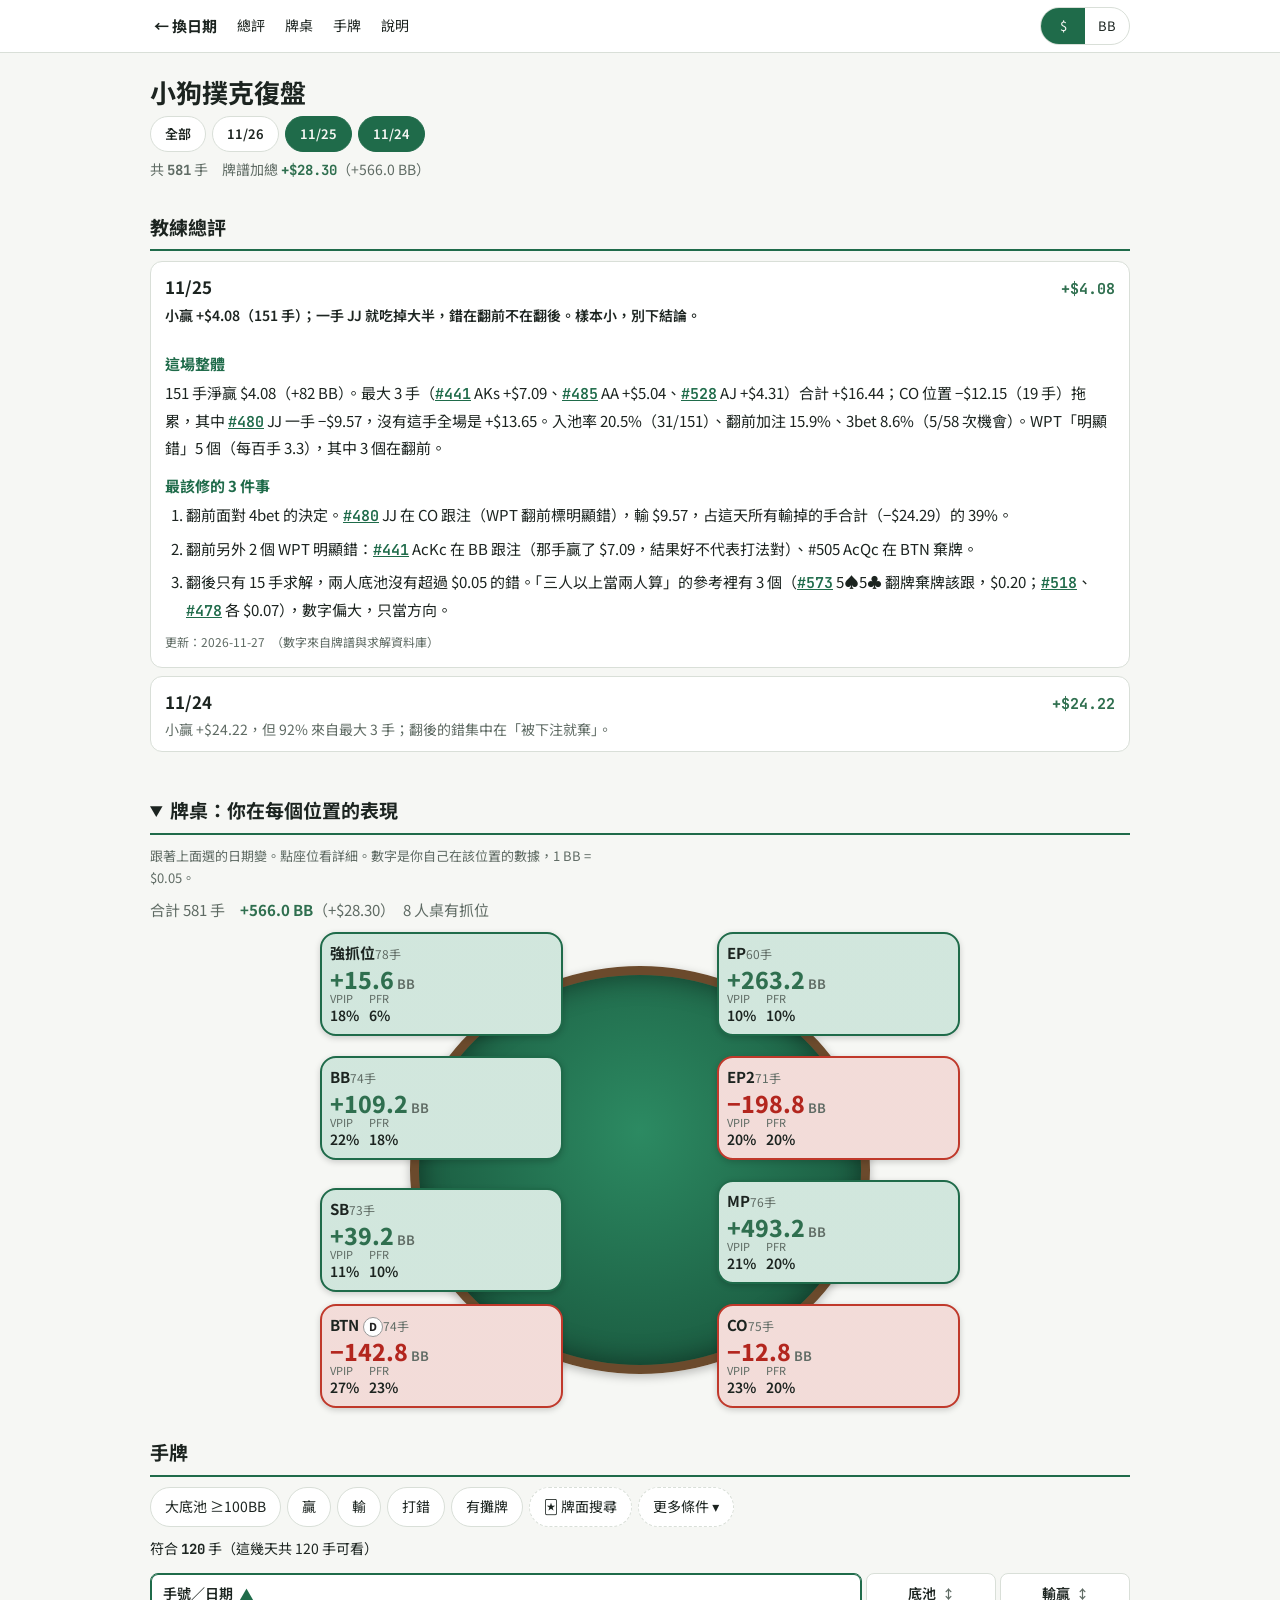
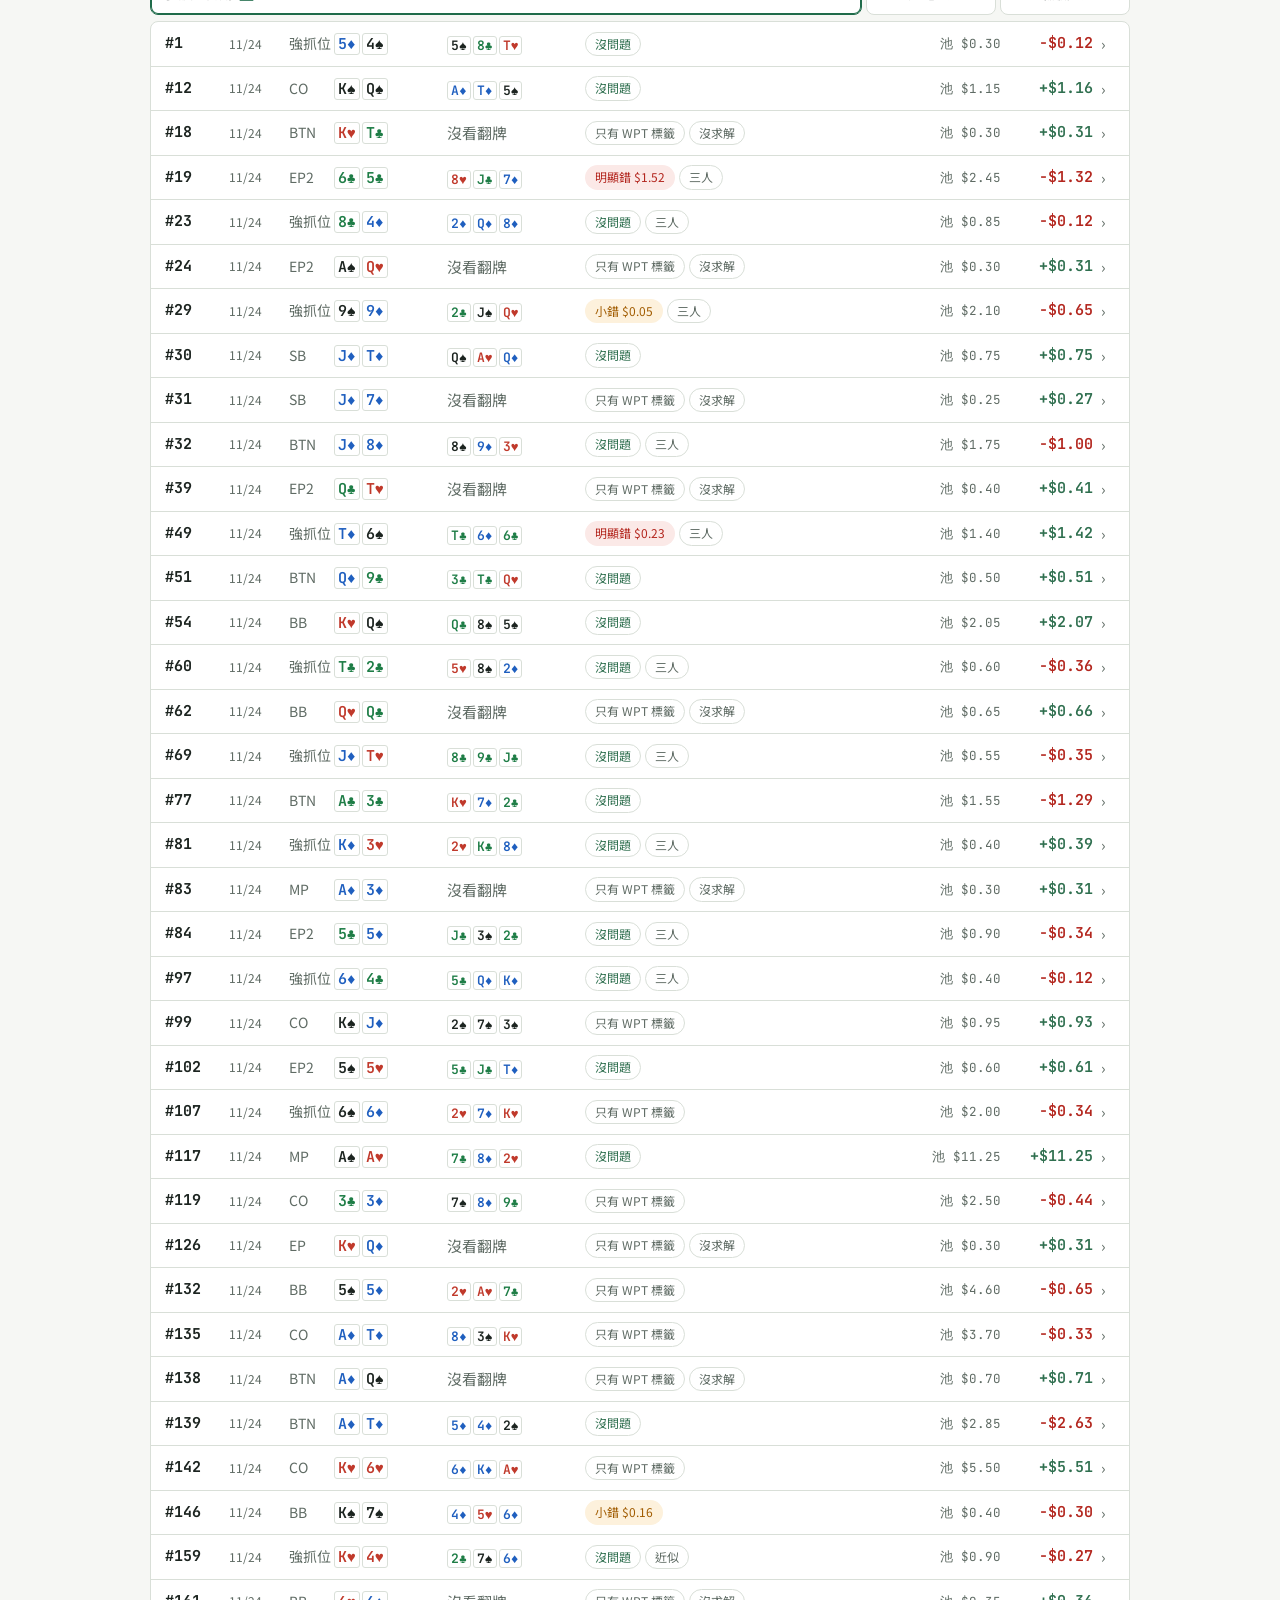
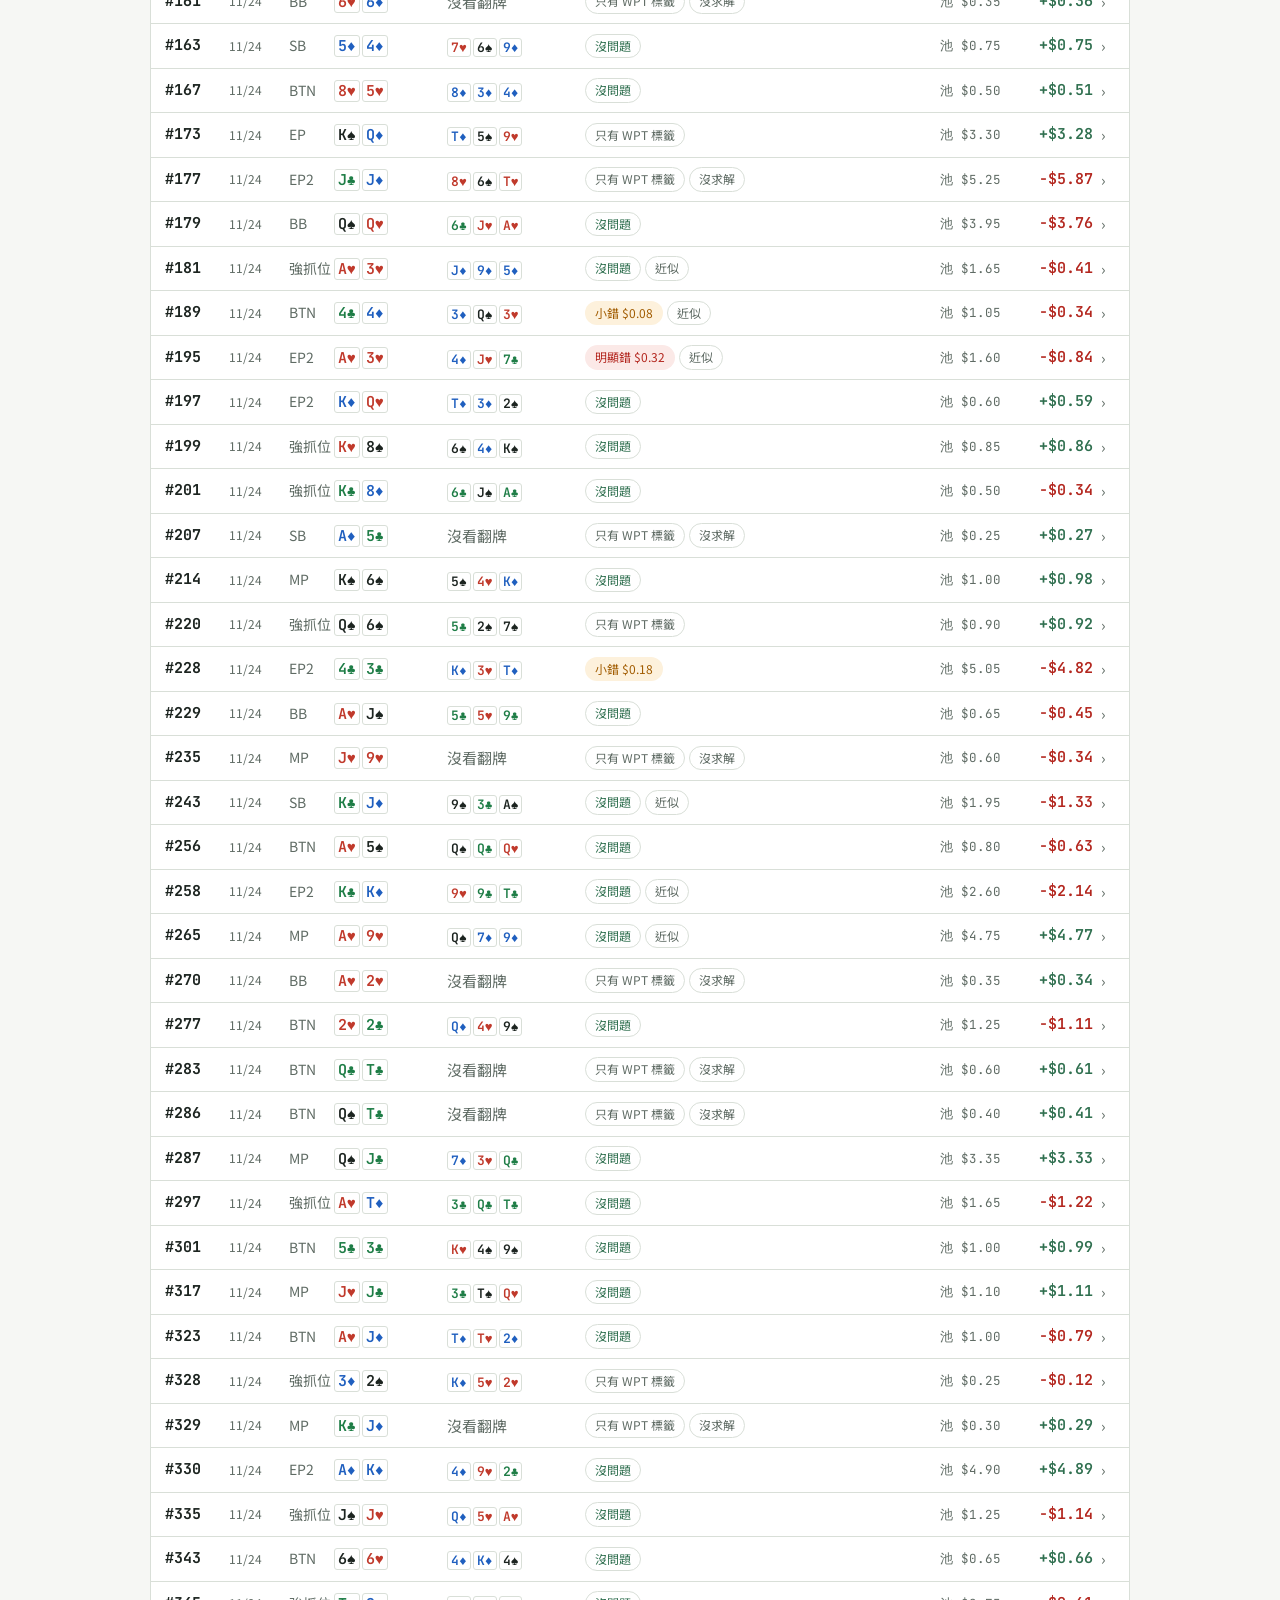
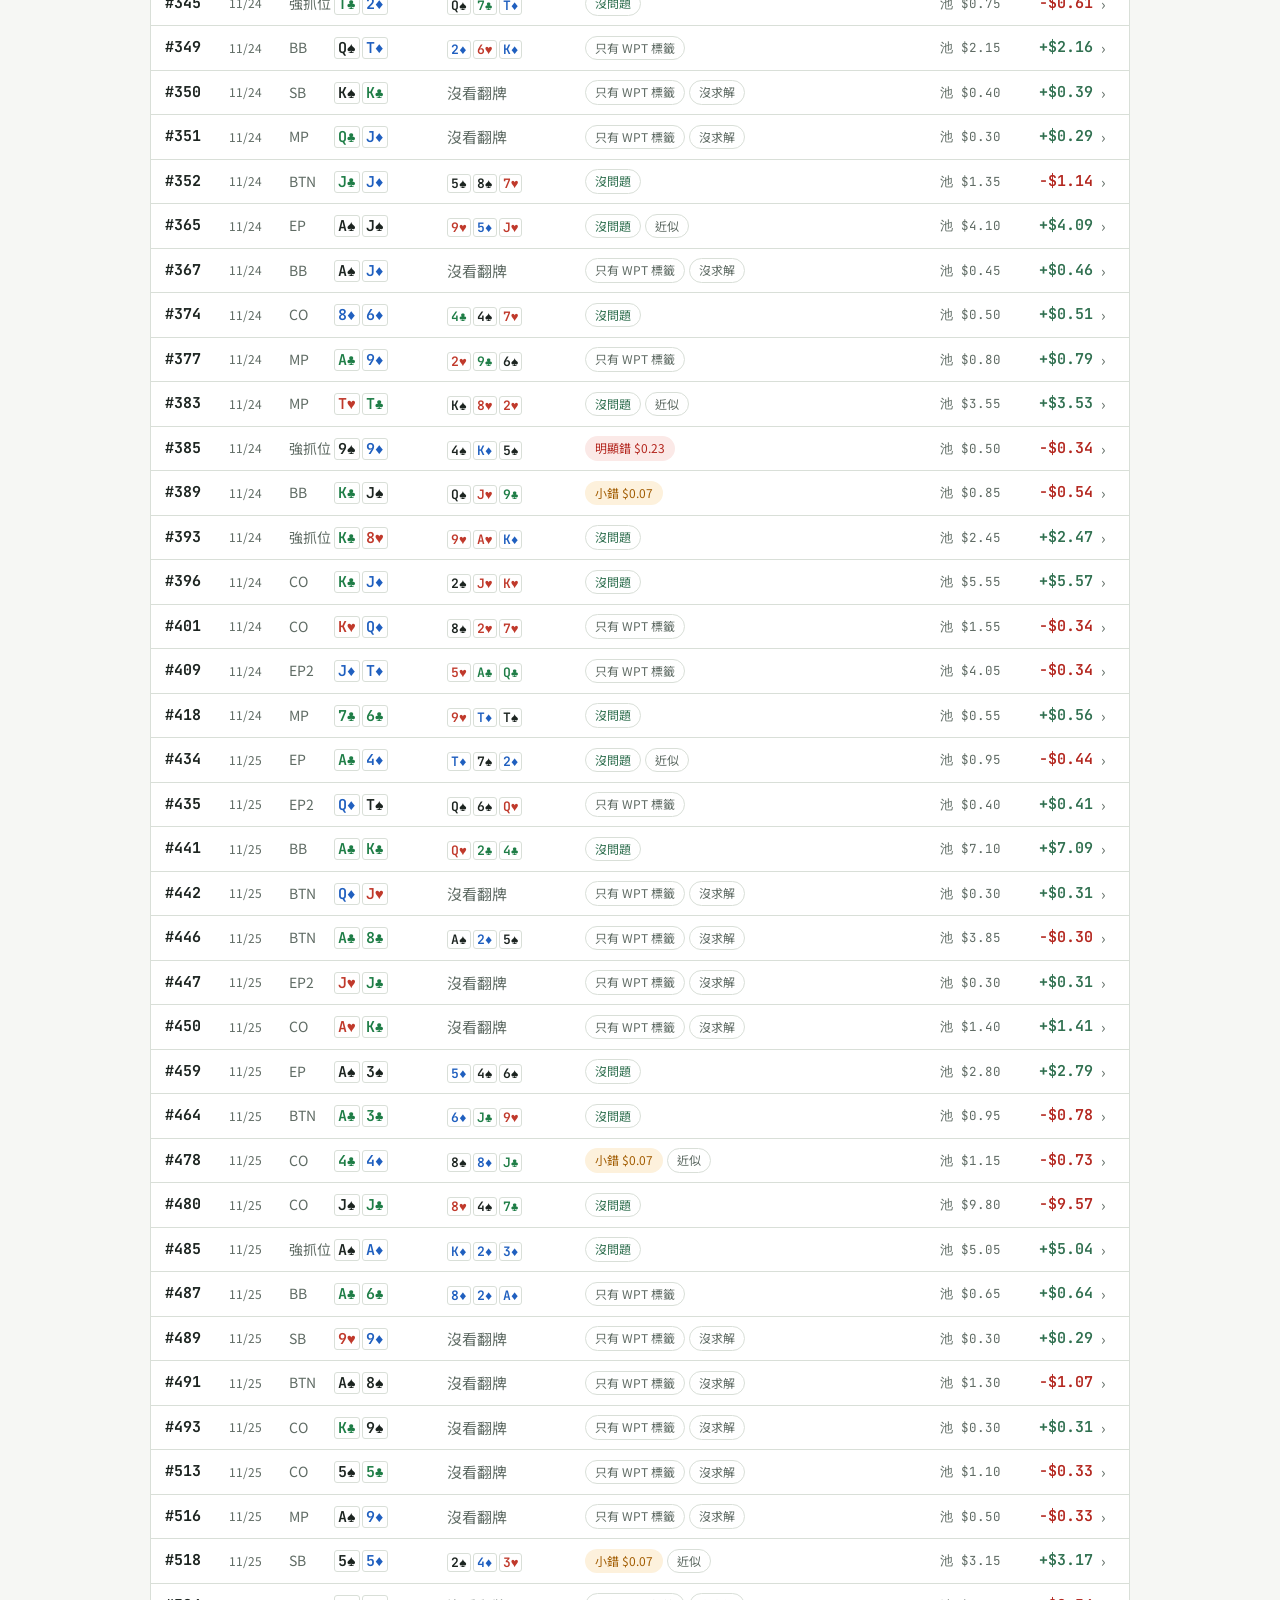
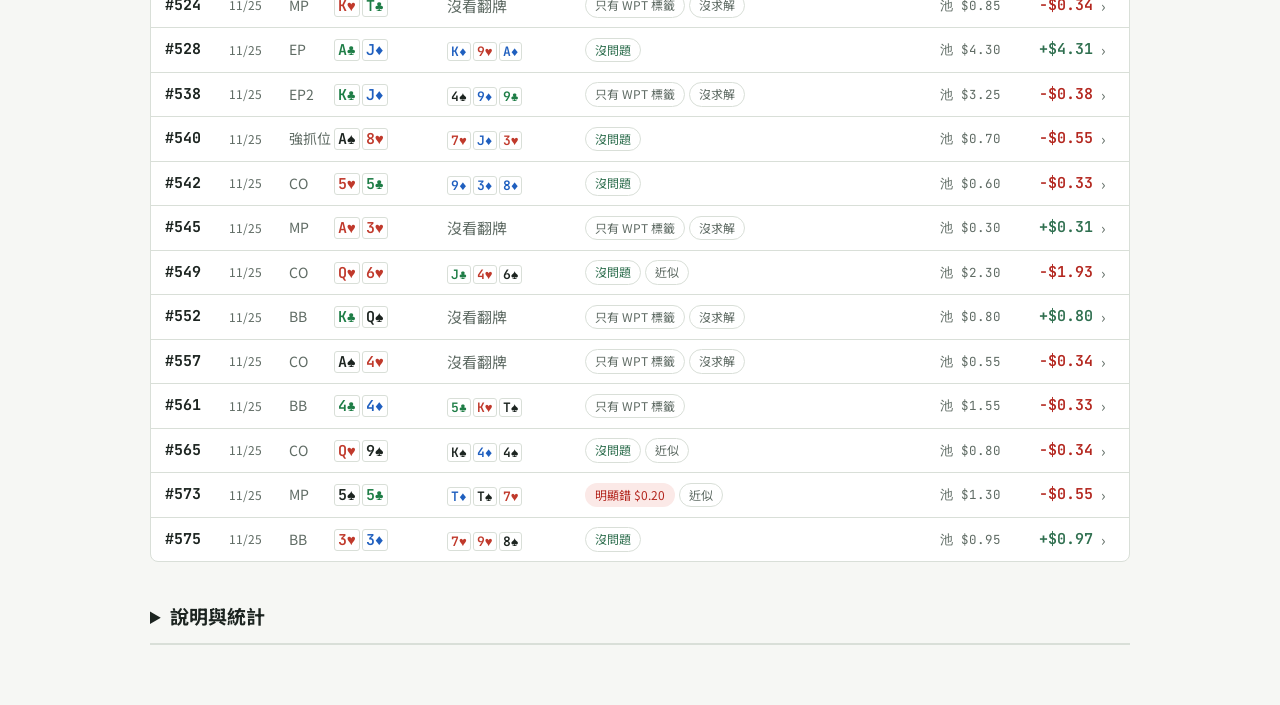
==== commit 3d5d0ea9: "改成單頁搜尋版：選日期→教練總評、八位置牌桌、手牌搜尋（牌面板、大底池、排序）；舊網址轉址 Co-Authored-By: Claude Opus 5.5 <noreply@anthropic.com" ====
--- a/1124-25/index.html
+++ b/1124-25/index.html
@@ -1,671 +1,5 @@
-<!doctype html><html lang="zh-Hant"><head><meta charset="utf-8"><meta name="viewport" content="width=device-width,initial-scale=1,viewport-fit=cover"><meta name="robots" content="noindex,nofollow"><link rel="manifest" href="../manifest.webmanifest"><meta name="theme-color" content="#1f6b4a"><link rel="apple-touch-icon" href="../apple-touch-icon.png"><link rel="icon" href="../icon-192.png"><meta name="apple-mobile-web-app-capable" content="yes"><meta name="mobile-web-app-capable" content="yes"><meta name="apple-mobile-web-app-title" content="牌譜檢討"><script>if("serviceWorker" in navigator)addEventListener("load",function(){navigator.serviceWorker.register("../sw.js")})</script><style>body{margin:0}img{max-width:100%}[hidden]{display:none!important}</style></head><body><style>.pp-home{padding:8px 16px;font:14px/1.4 system-ui,sans-serif;background:#1f6b4a}.pp-home a{color:#fff;text-decoration:none;font-weight:600;display:inline-block;padding:6px 0}</style><div class="pp-home"><a href="../">← 小狗撲克復盤首頁</a></div><meta name="claude:viewport-fit-sides" content="cover">
-<title>WPT 兩日翻後檢討</title>
-<link rel="stylesheet" href="https://fonts.googleapis.com/css2?family=Noto+Sans+TC:wght@400;500;700&family=JetBrains+Mono:wght@400;600&display=swap">
-<style>
-/* 版面：單欄報告，上面摘要與「最貴的錯」表，下面逐手可展開；牌面用等寬小牌標 */
-:root{--bg:#f6f7f4;--panel:#ffffff;--fg:#1c2420;--mute:#5f6b64;--line:#d9dfd8;--felt:#1f6b4a;--bad:#b3261e;--warn:#a15c00;--ok:#2f6f4f;--badbg:#fbe9e7;--warnbg:#fdf1dc;--red:#c0392b;--blue:#1f5fbf;--grn:#1e7d46;
---sans:"Noto Sans TC","PingFang TC","Microsoft JhengHei",system-ui,sans-serif;--mono:"JetBrains Mono",ui-monospace,Menlo,monospace}
-@media (prefers-color-scheme: dark){:root:not([data-theme="light"]){--bg:#121613;--panel:#1a201c;--fg:#e6ebe6;--mute:#9aa69e;--line:#2c352f;--felt:#5fc394;--bad:#ff8a80;--warn:#f0b35a;--ok:#7fd3a4;--badbg:#3a1f1d;--warnbg:#3a2e17;--red:#ff8a80;--blue:#8ab4ff;--grn:#7fd3a4;color-scheme:dark}}
-:root[data-theme="dark"]{--bg:#121613;--panel:#1a201c;--fg:#e6ebe6;--mute:#9aa69e;--line:#2c352f;--felt:#5fc394;--bad:#ff8a80;--warn:#f0b35a;--ok:#7fd3a4;--badbg:#3a1f1d;--warnbg:#3a2e17;--red:#ff8a80;--blue:#8ab4ff;--grn:#7fd3a4;color-scheme:dark}
-body{background:var(--bg);color:var(--fg);font-family:var(--sans);font-size:15px;line-height:1.7;-webkit-text-size-adjust:100%}
-main{max-width:980px;margin:0 auto;box-sizing:content-box;padding-block:22px 60px;padding-left:max(16px,env(safe-area-inset-left,0px));padding-right:max(16px,env(safe-area-inset-right,0px));display:flex;flex-direction:column;gap:28px}
-h1{font-size:26px;line-height:1.3;margin:0;text-wrap:balance}
-h2{font-size:19px;margin:0 0 10px;padding-bottom:6px;border-bottom:2px solid var(--felt);text-wrap:balance}
-h3{font-size:15px;margin:0 0 6px}
-p{margin:0 0 10px;max-width:68ch}
-ul{margin:0 0 10px;padding-left:1.3em;max-width:70ch}
-small,.mute{color:var(--mute)}
-a{color:var(--felt)}
-.lede{font-size:16px}
-.stats{display:grid;grid-template-columns:repeat(auto-fit,minmax(min(100%,190px),1fr));gap:10px}
-.stat{background:var(--panel);border:1px solid var(--line);border-radius:6px;padding:10px 12px}
-.stat b{display:block;font-family:var(--mono);font-size:22px;font-variant-numeric:tabular-nums}
-.stat span{color:var(--mute);font-size:13px}
-.scroll{overflow-x:auto;background:var(--panel);border:1px solid var(--line);border-radius:6px}
-table{border-collapse:collapse;width:100%;font-size:14px}
-th,td{padding:7px 10px;text-align:left;border-bottom:1px solid var(--line);white-space:nowrap;vertical-align:middle}
-th{font-weight:500;color:var(--mute);font-size:13px}
-tr:last-child td{border-bottom:0}
-.num{font-family:var(--mono);font-variant-numeric:tabular-nums;text-align:right}
-tr.big td:first-child{color:var(--bad);font-weight:600}
-tr.small td:first-child{color:var(--warn)}
-.cd{font-family:var(--mono);font-weight:600;border:1px solid var(--line);border-radius:3px;padding:0 3px;margin-right:2px;background:var(--panel)}
-.cd.h{color:var(--red)}.cd.d{color:var(--blue)}.cd.c{color:var(--grn)}
-details.hand{background:var(--panel);border:1px solid var(--line);border-radius:6px}
-details.hand+details.hand{margin-top:8px}
-details.hand>summary{cursor:pointer;padding:9px 12px;display:flex;flex-wrap:wrap;gap:6px 12px;align-items:center}
-details.hand>summary:focus-visible{outline:2px solid var(--felt)}
-details.hand .body{padding:4px 12px 14px;display:flex;flex-direction:column;gap:12px;min-width:0}
-.pill{font-size:12px;border-radius:99px;padding:1px 9px;border:1px solid var(--line);color:var(--mute)}
-.pill.big{background:var(--badbg);color:var(--bad);border-color:transparent}
-.pill.small{background:var(--warnbg);color:var(--warn);border-color:transparent}
-.pill.ok{color:var(--ok)}
-.decision{border-left:3px solid var(--line);padding-left:10px}
-.decision.big{border-color:var(--bad)}.decision.small{border-color:var(--warn)}.decision.ok{border-color:var(--ok)}
-.opts{display:flex;flex-wrap:wrap;gap:6px;margin-top:4px}
-.opt{display:inline-flex;flex-direction:column;border:1px solid var(--line);border-radius:5px;padding:3px 9px;font-size:13px;line-height:1.4}
-.opt i{font-style:normal;font-family:var(--mono)}.opt u{text-decoration:none;font-family:var(--mono);color:var(--mute);font-size:12px}
-.opt.did{outline:2px solid var(--fg)}
-details.rg{margin-top:8px}details.rg>summary{cursor:pointer;font-size:13px;color:var(--blue);list-style:none;padding:6px 0;min-height:32px}
-.rgw{--fo:#3d7fd6;--ck:#5cb860;--b1:#e0534a;--b2:#c2362f;--b3:#9b2620;--ai:#6e1414}
-.rgsum{display:flex;gap:4px;margin:4px 0}.rgsum div{flex:1;min-width:0;border-radius:5px;padding:5px 7px;color:#fff;line-height:1.25}
-.rgsum b{display:block;font-size:12px;font-weight:600;white-space:nowrap;overflow:hidden;text-overflow:ellipsis}.rgsum i{font-style:normal;font-size:clamp(15px,4.6vw,22px);font-family:var(--mono)}.rgsum small{display:block;color:#ffffffcc;font-size:11px}
-.rgbar{display:flex;height:7px;border-radius:3px;overflow:hidden;margin-bottom:6px}
-.rgg{display:grid;grid-template-columns:repeat(13,minmax(0,1fr));gap:1px;background:#111;border-radius:4px;overflow:hidden;touch-action:manipulation}
-.rgc{position:relative;aspect-ratio:1/1;background:#262a27;border:0;padding:0;cursor:pointer;overflow:hidden;font:inherit}
-.rgc .f{position:absolute;left:0;right:0;bottom:0;display:flex}.rgc .f span{height:100%}
-.rgc em{position:absolute;left:2px;top:1px;font-style:normal;font-size:clamp(7px,2.3vw,12px);font-weight:600;color:#fff;text-shadow:0 0 2px #000;line-height:1.1}
-.rgc.no em{color:#777;text-shadow:none}.rgc.me{outline:2px solid #ffd54a;outline-offset:-2px;z-index:1}.rgc.sel{outline:2px solid #fff;outline-offset:-2px;z-index:2}
-.rgdet{margin-top:6px;display:grid;grid-template-columns:repeat(auto-fill,minmax(min(100%,190px),1fr));gap:4px}
-.rgdet>div{border:1px solid var(--line);border-radius:5px;overflow:hidden;font-size:12px;background:var(--panel)}
-.rgdet .hb{display:flex;height:5px}.rgdet .hd{padding:3px 6px;font-family:var(--mono);font-weight:600}
-.rgdet table{width:100%;border-collapse:collapse}.rgdet td{padding:1px 6px;border:0;font-family:var(--mono);white-space:nowrap}.rgdet td:last-child{text-align:right;color:var(--mute)}
-.rgnote{font-size:12px;color:var(--mute);margin-top:4px}
-.opt.best b::after{content:" ★";color:var(--felt)}
-pre{font-family:var(--mono);font-size:12.5px;line-height:1.55;margin:0;overflow-x:auto;background:var(--bg);border-radius:5px;padding:8px 10px}
-.legend{font-size:13px;color:var(--mute)}
-details.fold>summary{cursor:pointer;font-size:17px;font-weight:700;padding:10px 0;border-bottom:2px solid var(--line)}
-details.fold[open]>summary{margin-bottom:10px}
-.lede b{font-family:var(--mono)}
-/* 頂部固定列：跳區塊＋金額單位 */
-body::before{content:"";position:fixed;inset:0 0 auto;height:env(safe-area-inset-top,0px);z-index:10;background:var(--panel)}
-nav.top{position:sticky;top:env(safe-area-inset-top,0px);z-index:9;background:var(--panel);border-bottom:1px solid var(--line)}
-.topin{max-width:980px;margin:0 auto;box-sizing:content-box;display:flex;align-items:center;gap:8px;padding-block:6px;padding-left:max(16px,env(safe-area-inset-left,0px));padding-right:max(16px,env(safe-area-inset-right,0px))}
-.jump{flex:1;display:flex;gap:4px;overflow-x:auto;min-width:0;scrollbar-width:none}
-.jump::-webkit-scrollbar{display:none}
-.jump a{flex:none;color:var(--fg);text-decoration:none;font-size:14px;padding:7px 11px;border-radius:99px}
-.jump a:hover{background:var(--bg)}
-.seg{display:flex;flex:none;border:1px solid var(--line);border-radius:99px;overflow:hidden}
-.seg .chip{border:0;border-radius:0;padding:7px 13px;min-width:44px;background:transparent}
-.seg .chip[aria-pressed="true"]{background:var(--felt)}
-section[id]{scroll-margin-top:calc(58px + env(safe-area-inset-top,0px))}
-/* 打錯清單：一筆一列，整列可點 */
-a.mrow{display:grid;grid-template-columns:70px minmax(0,230px) minmax(0,1fr) 14px;column-gap:10px;row-gap:1px;align-items:center;padding:9px 12px;color:inherit;text-decoration:none;border-bottom:1px solid var(--line)}
-a.mrow:last-child{border-bottom:0}
-a.mrow:hover{background:var(--bg)}
-a.mrow:focus-visible{outline:2px solid var(--felt);outline-offset:-2px}
-a.mrow .ev{grid-row:1/3;font-family:var(--mono);font-variant-numeric:tabular-nums;font-weight:600;font-size:16px}
-a.mrow.lv-big .ev{color:var(--bad)}a.mrow.lv-small .ev{color:var(--warn)}
-a.mrow .who b{font-family:var(--mono)}
-a.mrow .what i{font-style:normal;color:var(--mute)}
-a.mrow .meta{grid-column:2/4;font-size:12.5px;color:var(--mute)}
-a.mrow .go{grid-column:4;grid-row:1/3;color:var(--mute)}
-@media (max-width:620px){
-  body{font-size:15.5px}
-  h1{font-size:22px}
-  a.mrow{grid-template-columns:62px minmax(0,1fr) 12px;padding:11px 12px}
-  a.mrow .ev{grid-row:1/4;align-self:start;font-size:15px;padding-top:2px}
-  a.mrow .who,a.mrow .what,a.mrow .meta{grid-column:2}
-  a.mrow .go{grid-column:3;grid-row:1/4}
-  a.row{padding:12px}
-  .stats{grid-template-columns:1fr 1fr;gap:8px}
-  .stat{padding:8px 10px}
-  .stat b{font-size:19px}.stat span{font-size:12px;line-height:1.45;display:block}
-  ul{padding-left:1.1em}
-  .chips .chip{padding:8px 15px;font-size:14px}
-}
-a.hl{font-family:var(--mono);font-weight:600;text-decoration:none;border-bottom:1px dashed currentColor}
-.unit{display:flex;gap:6px;align-items:center;font-size:13px;margin-top:4px}
-.chips{display:flex;flex-wrap:wrap;gap:6px;margin-bottom:10px}
-.chip{font:inherit;font-size:13px;border:1px solid var(--line);background:var(--panel);color:var(--fg);border-radius:99px;padding:3px 13px;cursor:pointer}
-.chip[aria-pressed="true"]{background:var(--felt);border-color:var(--felt);color:var(--bg)}
-.rows{display:flex;flex-direction:column;background:var(--panel);border:1px solid var(--line);border-radius:6px;overflow:hidden}
-a.row{display:grid;grid-template-columns:52px 46px minmax(104px,1.1fr) minmax(96px,1fr) auto 62px 14px;gap:8px;align-items:center;padding:8px 12px;color:inherit;text-decoration:none;border-bottom:1px solid var(--line);min-width:0}
-a.row:last-child{border-bottom:0}
-a.row:hover{background:var(--bg)}
-a.row:focus-visible,.chip:focus-visible,.ib:focus-visible{outline:2px solid var(--felt);outline-offset:-2px}
-a.row .no{font-family:var(--mono);font-weight:600}
-a.row .net{font-family:var(--mono);font-variant-numeric:tabular-nums;text-align:right}
-a.row .go{color:var(--mute)}
-a.row .tagz{display:flex;gap:4px;flex-wrap:wrap;justify-content:flex-end}
-.pos{color:var(--bad)}.neg{color:var(--ok)}
-.win{color:var(--ok)}.lose{color:var(--bad)}
-@media (max-width:620px){a.row{grid-template-columns:48px 1fr auto 14px;row-gap:2px}a.row .dt{display:none}a.row .bd{grid-column:2}a.row .tagz{grid-column:3;grid-row:1}a.row .net{grid-column:3;grid-row:2}a.row .go{grid-column:4;grid-row:1/3}a.row .no{grid-row:1/3}}
-/* 完整牌譜視窗 */
-dialog#hv{padding:0;border:1px solid var(--line);border-radius:10px;background:var(--bg);color:var(--fg);width:min(760px,calc(100% - 24px));height:min(900px,calc(100% - 24px));max-width:none;max-height:none;overflow:hidden}
-dialog#hv::backdrop{background:rgba(0,0,0,.55)}
-dialog#hv[open]{display:flex;flex-direction:column}
-.hvbar{display:flex;align-items:center;gap:6px;padding:8px 10px;border-bottom:1px solid var(--line);background:var(--panel)}
-.hvbar .cnt{flex:1;text-align:left;padding-left:6px;color:var(--mute);font-size:13px;font-variant-numeric:tabular-nums}
-.ib{font:inherit;min-width:40px;height:36px;border:1px solid var(--line);background:var(--bg);color:var(--fg);border-radius:6px;cursor:pointer;padding:0 10px}
-.ib:disabled{opacity:.35;cursor:default}
-.hvfoot{display:flex;gap:8px;padding:8px 10px;border-top:1px solid var(--line);background:var(--panel)}
-.hvfoot .ib{flex:1;height:44px;font-size:15px}
-#hvbody{flex:1;overflow-y:auto;overscroll-behavior:contain;padding:16px;display:flex;flex-direction:column;gap:18px;min-height:0}
-.hvhead{display:flex;flex-wrap:wrap;align-items:center;gap:8px 14px}
-.hvhead h3{font-size:20px;margin:0;font-family:var(--mono)}
-.hvhead .res{margin-left:auto;font-family:var(--mono);font-size:20px;font-weight:600}
-.cd.lg{font-size:20px;padding:2px 7px;border-radius:5px}
-.seats{display:grid;grid-template-columns:repeat(auto-fill,minmax(132px,1fr));gap:6px}
-.fpanel{display:grid;grid-template-columns:repeat(auto-fill,minmax(150px,1fr));gap:8px;margin:8px 0 12px;padding:10px;border:1px solid var(--line);border-radius:10px;background:var(--panel)}.fpanel label{display:flex;flex-direction:column;font-size:12px;color:var(--mute);gap:3px}.fpanel select{font:inherit;font-size:14px;padding:6px;border-radius:6px;border:1px solid var(--line);background:var(--bg);color:var(--fg)}.fpos{grid-column:1/-1;font-size:12px;color:var(--mute);display:flex;flex-wrap:wrap;gap:6px;align-items:center}.fbar{grid-column:1/-1;display:flex;justify-content:space-between;align-items:center;font-size:13px}
-.ptbl{margin:4px 0 10px}.pt-wrap{position:relative;width:100%;max-width:620px;margin:18px auto 22px;aspect-ratio:1/0.66}.pt-felt{position:absolute;left:12%;right:12%;top:15%;bottom:15%;border-radius:999px;background:radial-gradient(ellipse at 50% 40%,#2f8a5f,#1f6b4a 70%);border:6px solid #6b4a2b;box-shadow:inset 0 0 18px rgba(0,0,0,.35)}.pt-mid{position:absolute;left:50%;top:44%;transform:translate(-50%,-50%);text-align:center;color:#fff;width:56%}.pt-mid .bd{display:flex;gap:3px;justify-content:center;min-height:30px}.pt-mid .pot{font-family:var(--mono);font-size:13px;margin-top:4px;opacity:.95}.pt-mid .now{font-size:12px;margin-top:2px;min-height:16px;opacity:.9}.pt-mid .stn{font-size:11px;opacity:.75}.pc{display:inline-flex;align-items:center;justify-content:center;width:22px;height:30px;border-radius:4px;background:#fff;color:#111;font:600 12px/1 var(--mono);box-shadow:0 1px 2px rgba(0,0,0,.4)}.pc.h,.pc.d{color:#c62828}.pc.c{color:#1b5e20}.pc.d{color:#1565c0}.pc.bk{background:repeating-linear-gradient(45deg,#8b1d1d 0 3px,#a52a2a 3px 6px)}.pt-seat{position:absolute;transform:translate(-50%,-50%);width:72px;text-align:center;background:#1e293b;color:#fff;border:1px solid #1e293b;border-radius:8px;padding:3px 2px;font-size:11px;line-height:1.3;cursor:pointer;z-index:2;box-shadow:0 1px 3px rgba(0,0,0,.35)}.pt-seat b{font-family:var(--mono);font-size:11px}.pt-seat .s{font-family:var(--mono);display:block}.pt-seat .v{display:block;color:#cbd5e1;font-family:var(--mono);font-size:10px}.pt-seat .cs{display:flex;gap:2px;justify-content:center;margin:-16px 0 2px}.pt-seat .cs .pc{width:18px;height:24px;font-size:10px}.pt-seat.me{border-color:#f5b400;box-shadow:0 0 0 2px #f5b400}.pt-seat.me .cs{position:absolute;left:100%;top:50%;transform:translateY(-50%);margin:0 0 0 4px}.pt-seat.me .cs .pc{width:22px;height:30px;font-size:12px}
-.pt-seat.fold{background:var(--panel);color:var(--mute);border-color:var(--line);box-shadow:none}.pt-seat.fold .v{color:var(--mute)}.pt-seat.fold .cs{opacity:.5}.pt-seat.act{box-shadow:0 0 0 3px #60a5fa}.pt-seat.me{border:2px solid #f5b400!important}.pt-seat.sel{outline:2px dashed var(--fg)}.pt-seat .n{display:block;font-family:var(--mono);font-weight:700}.pt-seat .n.w{color:#4ade80}.pt-seat .n.l{color:#f87171}.pt-seat.fold .n.w{color:#16a34a}.pt-seat.fold .n.l{color:#dc2626}.pt-bet{position:absolute;transform:translate(-50%,-50%);font:600 11px/1 var(--mono);color:#fff;background:rgba(0,0,0,.45);border-radius:999px;padding:3px 6px;z-index:3;white-space:nowrap}.pt-bet::before{content:"";display:inline-block;width:8px;height:8px;border-radius:50%;background:#f5b400;margin-right:3px;vertical-align:-1px}.pt-btn{position:absolute;transform:translate(-50%,-50%);width:16px;height:16px;border-radius:50%;background:#fff;color:#111;font:700 9px/16px var(--sans);text-align:center;box-shadow:0 1px 2px rgba(0,0,0,.5);z-index:1}.pt-ctl{display:flex;gap:6px;justify-content:center;align-items:center;margin-top:6px}.pt-ctl button{font:inherit;font-size:14px;padding:6px 12px;border-radius:8px;border:1px solid var(--line);background:var(--panel);color:var(--fg);min-width:44px}.pt-ctl .cnt{font-family:var(--mono);font-size:12px;color:var(--mute);min-width:54px;text-align:center}.pt-det{font-size:13px;margin-top:6px;padding:6px 10px;border:1px solid var(--line);border-radius:8px;background:var(--panel)}.pt-det:empty{display:none}
-.seat{border:1px solid var(--line);border-radius:6px;padding:5px 8px;background:var(--panel);font-size:13px;line-height:1.45;min-width:0}
-.seat.out{opacity:.5}
-.seat.me{border-color:var(--felt);box-shadow:inset 0 0 0 1px var(--felt)}
-.seat b{font-family:var(--mono)}
-.seat .nm{display:block;overflow:hidden;text-overflow:ellipsis;white-space:nowrap;color:var(--mute)}
-.seat .vp{display:block;font-family:var(--mono);font-size:12px}.seat .vp.thin{color:var(--mute)}.seat .vp small{font-family:var(--sans)}
-.seat .st{font-family:var(--mono);font-variant-numeric:tabular-nums}
-.street{display:flex;flex-direction:column;gap:6px}
-.sthead{display:flex;flex-wrap:wrap;align-items:center;gap:6px 12px;padding-bottom:5px;border-bottom:2px solid var(--felt)}
-.sthead b{font-size:16px}
-.sthead .old .cd{opacity:.55}
-.sthead .pot{margin-left:auto;font-family:var(--mono);color:var(--mute);font-size:13px}
-ol.acts{list-style:none;margin:0;padding:0;display:flex;flex-direction:column;gap:3px;max-width:none}
-ol.acts li{display:grid;grid-template-columns:56px 1fr auto;gap:8px;align-items:baseline;padding:4px 8px;border-radius:5px;min-width:0}
-ol.acts li .p{font-family:var(--mono);font-size:13px;color:var(--mute)}
-ol.acts li .potn{font-family:var(--mono);font-size:12px;color:var(--mute);font-variant-numeric:tabular-nums}
-ol.acts li.fold{color:var(--mute);font-size:13px}
-ol.acts li.me{background:var(--panel);border:1px solid var(--line);border-left:4px solid var(--felt);padding:7px 10px}
-ol.acts li.me.big{border-left-color:var(--bad)}ol.acts li.me.small{border-left-color:var(--warn)}
-ol.acts li.me .p{color:var(--fg);font-weight:600}
-ol.acts li.me .w{font-weight:700}
-ol.acts li .more{grid-column:1/-1;display:flex;flex-direction:column;gap:5px;margin-top:4px}
-.verd{display:flex;flex-wrap:wrap;gap:5px;align-items:center;font-size:13px}
-.pill.bad{background:var(--badbg);color:var(--bad);border-color:transparent}
-.resl{display:flex;flex-direction:column;gap:3px}
-.resl div{display:grid;grid-template-columns:56px 1fr auto;gap:8px;align-items:center;padding:3px 8px}
-.resl .n{font-family:var(--mono);font-variant-numeric:tabular-nums;font-weight:600}
-@media (max-width:620px){dialog#hv{width:100%;height:100%;border:0;border-radius:0;margin:0}.hvfoot{padding-bottom:calc(8px + env(safe-area-inset-bottom,0px));padding-left:max(10px,env(safe-area-inset-left,0px));padding-right:max(10px,env(safe-area-inset-right,0px))}.hvbar .ib{height:40px}.seats{display:flex;flex:none;overflow-x:auto;scroll-snap-type:x proximity;margin-inline:-14px;padding-inline:14px;scrollbar-width:none}.seats::-webkit-scrollbar{display:none}.seat{flex:0 0 128px;scroll-snap-align:start}ol.acts li{grid-template-columns:44px 1fr auto}.opt{padding:5px 10px;font-size:14px}.hvhead .res{font-size:18px}.hvbar{padding-top:calc(8px + env(safe-area-inset-top,0px))}#hvbody{padding:14px max(14px,env(safe-area-inset-right,0px)) calc(20px + env(safe-area-inset-bottom,0px)) max(14px,env(safe-area-inset-left,0px))}}
-</style>
-<nav class="top" aria-label="區塊"><div class="topin"><div class="jump"><a href="#s-key">重點</a><a href="#s-1124">11/24</a><a href="#s-1125">11/25</a><a href="#list">逐手</a><a href="#s-method">算法</a></div><div class="seg" role="group" aria-label="金額單位"><button class="chip u" id="u-usd" data-u="usd" aria-pressed="true">$</button><button class="chip u" id="u-bb" data-u="bb" aria-pressed="false">BB</button></div></div></nav>
-<main>
-<header><h1>WPT 兩日翻後檢討</h1>
-<p class="lede">11/24、11/25 共 581 手，翻後有決定的 71 手（其中三人底池 10 手），181 個決定。兩人底池明顯錯 <b>1</b>、小錯 <b>3</b>，合計 <b>$0.65</b>；三人底池另外列。</p>
-<p class="mute">8 人桌 $0.02/$0.05，強抓 $0.10，前注 $0.02，買入 $10。</p></header>
-<section id="s-key"><h2>重點</h2><ul>
-<li>11/24 被下注就棄，棄太多。<a class="hl" href="#h385" data-h="385">#385</a> 口袋 9、<a class="hl" href="#h146" data-h="146">#146</a> K♠7♠ 聽順、<a class="hl" href="#h328" data-h="328">#328</a> 底對，都是對半池棄牌，都該跟。WPT 也標明顯錯。</li>
-<li><a class="hl" href="#h228" data-h="228">#228</a> 的 4♣3♣ 翻牌不該跟。3bet 底池只有底對，後面輸的 $4.82 從這裡開始。</li>
-<li><a class="hl" href="#h197" data-h="197">#197</a> KQ、<a class="hl" href="#h139" data-h="139">#139</a> A♦T♦ 河牌可以詐唬，你沒詐。對手不愛棄牌的話這樣打沒錯。</li>
-<li>11/25 翻後沒抓到錯。<a class="hl" href="#h480" data-h="480">#480</a> JJ 輸 $9.57 是翻前跟 4bet 的事。</li>
-<li>全部加起來 $0.72，兩天實際贏 $28.30。</li>
-</ul></section>
-<section id="s-1124"><h2>11/24</h2><p class="mute">56 手、147 個決定。明顯錯 1、小錯 3，合計 $0.65。</p>
-<h3>兩人底池</h3><div class="rows"><a class="mrow lv-big" href="#h385" data-h="385"><span class="ev">$0.23</span><span class="who"><b>#385</b> <small>11/24</small> 強抓位 <span class="cd s">9♠</span><span class="cd d">9♦</span></span><span class="what">翻牌 <b>棄牌</b> <i>→ 該</i> <b>跟注</b></span><span class="meta">穩・棄太緊・WPT 明顯錯</span><span class="go">›</span></a><a class="mrow lv-small" href="#h228" data-h="228"><span class="ev">$0.18</span><span class="who"><b>#228</b> <small>11/24</small> EP2 <span class="cd c">4♣</span><span class="cd c">3♣</span></span><span class="what">翻牌 <b>跟注</b> <i>→ 該</i> <b>棄牌</b></span><span class="meta">穩・跟太鬆・WPT 邊緣</span><span class="go">›</span></a><a class="mrow lv-small" href="#h146" data-h="146"><span class="ev">$0.16</span><span class="who"><b>#146</b> <small>11/24</small> BB <span class="cd s">K♠</span><span class="cd s">7♠</span></span><span class="what">翻牌 <b>棄牌</b> <i>→ 該</i> <b>跟注</b></span><span class="meta">棄太緊・WPT 明顯錯</span><span class="go">›</span></a><a class="mrow lv-small" href="#h389" data-h="389"><span class="ev">$0.07</span><span class="who"><b>#389</b> <small>11/24</small> BB <span class="cd c">K♣</span><span class="cd s">J♠</span></span><span class="what">轉牌 <b>棄牌</b> <i>→ 該</i> <b>跟注</b></span><span class="meta">看人・棄太緊・WPT 明顯錯</span><span class="go">›</span></a></div>
-<h3 style="margin-top:14px">可以詐唬、你沒詐（不算錯）</h3><p class="mute">賺不賺看對手棄不棄。</p><div class="rows"><a class="mrow lv-opt" href="#h197" data-h="197"><span class="ev">$0.19</span><span class="who"><b>#197</b> <small>11/24</small> EP2 <span class="cd d">K♦</span><span class="cd h">Q♥</span></span><span class="what">河牌 <b>過牌</b> <i>→ 該</i> <b>下注 $0.63</b></span><span class="meta">穩・可以詐唬・WPT 沒問題</span><span class="go">›</span></a><a class="mrow lv-opt" href="#h139" data-h="139"><span class="ev">$0.11</span><span class="who"><b>#139</b> <small>11/24</small> BTN <span class="cd d">A♦</span><span class="cd d">T♦</span></span><span class="what">河牌 <b>過牌</b> <i>→ 該</i> <b>全下 $6.67</b></span><span class="meta">看人・可以詐唬・WPT 沒問題</span><span class="go">›</span></a></div>
-<h3 style="margin-top:14px">三人底池</h3><p class="mute">三人求解器算的。轉牌、河牌只抽一部分來算，比兩人底池粗一點。</p><div class="rows"><a class="mrow lv-big" href="#h19" data-h="19"><span class="ev">$1.52</span><span class="who"><b>#19</b> <small>11/24</small> EP2 <span class="cd c">6♣</span><span class="cd c">5♣</span></span><span class="what">轉牌 <b>棄牌</b> <i>→ 該</i> <b>加注到 $5.70</b></span><span class="meta">三人・穩・棄太緊・WPT 明顯錯</span><span class="go">›</span></a><a class="mrow lv-big" href="#h49" data-h="49"><span class="ev">$0.23</span><span class="who"><b>#49</b> <small>11/24</small> 強抓位 <span class="cd d">T♦</span><span class="cd s">6♠</span></span><span class="what">轉牌 <b>跟注</b> <i>→ 該</i> <b>加注到 $1.59</b></span><span class="meta">三人・打法不同・WPT 沒問題</span><span class="go">›</span></a><a class="mrow lv-small" href="#h29" data-h="29"><span class="ev">$0.05</span><span class="who"><b>#29</b> <small>11/24</small> 強抓位 <span class="cd s">9♠</span><span class="cd d">9♦</span></span><span class="what">翻牌 <b>棄牌</b> <i>→ 該</i> <b>跟注</b></span><span class="meta">三人・穩・棄太緊・WPT 沒問題</span><span class="go">›</span></a></div>
-<h3 style="margin-top:14px">三人以上當兩人算（參考）</h3><p class="mute">後面還有人，該棄的比這裡算的多，數字偏大。</p><div class="rows"><a class="mrow lv-big" href="#h195" data-h="195"><span class="ev">$0.32</span><span class="who"><b>#195</b> <small>11/24</small> EP2 <span class="cd h">A♥</span><span class="cd h">3♥</span></span><span class="what">河牌 <b>過牌</b> <i>→ 該</i> <b>下注 $1.30</b></span><span class="meta">穩・可以下注・WPT 明顯錯</span><span class="go">›</span></a><a class="mrow lv-small" href="#h189" data-h="189"><span class="ev">$0.08</span><span class="who"><b>#189</b> <small>11/24</small> BTN <span class="cd c">4♣</span><span class="cd d">4♦</span></span><span class="what">翻牌 <b>棄牌</b> <i>→ 該</i> <b>跟注</b></span><span class="meta">穩・棄太緊・WPT 沒問題</span><span class="go">›</span></a></div>
-</section>
-<section id="s-1125"><h2>11/25</h2><p class="mute">15 手、34 個決定。明顯錯 0、小錯 0，合計 $0.00。</p>
-<h3>兩人底池</h3><p class="mute">沒有超過 $0.05 的。</p>
-<h3 style="margin-top:14px">三人以上當兩人算（參考）</h3><p class="mute">後面還有人，該棄的比這裡算的多，數字偏大。</p><div class="rows"><a class="mrow lv-big" href="#h573" data-h="573"><span class="ev">$0.20</span><span class="who"><b>#573</b> <small>11/25</small> MP <span class="cd s">5♠</span><span class="cd c">5♣</span></span><span class="what">翻牌 <b>棄牌</b> <i>→ 該</i> <b>跟注</b></span><span class="meta">棄太緊・WPT 沒問題</span><span class="go">›</span></a><a class="mrow lv-small" href="#h518" data-h="518"><span class="ev">$0.07</span><span class="who"><b>#518</b> <small>11/25</small> SB <span class="cd s">5♠</span><span class="cd d">5♦</span></span><span class="what">翻牌 <b>過牌</b> <i>→ 該</i> <b>下注 $0.59</b></span><span class="meta">可以下注・WPT 邊緣</span><span class="go">›</span></a><a class="mrow lv-small" href="#h478" data-h="478"><span class="ev">$0.07</span><span class="who"><b>#478</b> <small>11/25</small> CO <span class="cd c">4♣</span><span class="cd d">4♦</span></span><span class="what">河牌 <b>棄牌</b> <i>→ 該</i> <b>跟注</b></span><span class="meta">棄太緊・WPT 沒問題</span><span class="go">›</span></a></div>
-</section>
-<section id="s-cf"><h2>WPT 和求解器講的不一樣</h2><p class="mute">兩人底池 123 個決定裡有 2 個。兩邊都說錯的最該改；只有一邊說錯的先放著，多看幾次再說。</p><div class="rows"><a class="mrow" href="#h77" data-h="77"><span class="ev">$0.00</span><span class="who"><b>#77</b> <small>11/24</small> BTN <span class="cd c">A♣</span><span class="cd c">3♣</span></span><span class="what">翻牌 <b>棄牌</b></span><span class="meta">WPT 明顯錯・求解器 沒問題，它自己 77% 也這樣打</span><span class="go">›</span></a><a class="mrow" href="#h528" data-h="528"><span class="ev">$0.00</span><span class="who"><b>#528</b> <small>11/25</small> EP <span class="cd c">A♣</span><span class="cd d">J♦</span></span><span class="what">河牌 <b>跟注</b></span><span class="meta">WPT 明顯錯・求解器 沒問題，它自己 97% 也這樣打</span><span class="go">›</span></a></div></section>
-<section><details class="fold"><summary>算不準的決定（11）</summary><p class="mute">前面有人做了求解器很少做的動作，走到這裡的機率不到 1%，數字不能信，不計入。</p><div class="rows"><a class="mrow lv-na" href="#h396" data-h="396"><span class="ev">$2.24</span><span class="who"><b>#396</b> <small>11/24</small> CO <span class="cd c">K♣</span><span class="cd d">J♦</span></span><span class="what">轉牌 <b>跟注</b> <i>→ 該</i> <b>棄牌</b></span><span class="meta">穩・跟太鬆・WPT 沒問題</span><span class="go">›</span></a><a class="mrow lv-na" href="#h117" data-h="117"><span class="ev">$1.30</span><span class="who"><b>#117</b> <small>11/24</small> MP <span class="cd s">A♠</span><span class="cd h">A♥</span></span><span class="what">翻牌 <b>跟注</b> <i>→ 該</i> <b>全下 $10.62</b></span><span class="meta">打法不同・WPT 沒問題</span><span class="go">›</span></a><a class="mrow lv-na" href="#h365" data-h="365"><span class="ev">$1.20</span><span class="who"><b>#365</b> <small>11/24</small> EP <span class="cd s">A♠</span><span class="cd s">J♠</span></span><span class="what">河牌 <b>全下 $5.99</b> <i>→ 該</i> <b>過牌</b></span><span class="meta">看人・不用加碼・WPT 沒問題</span><span class="go">›</span></a><a class="mrow lv-na" href="#h117" data-h="117"><span class="ev">$0.64</span><span class="who"><b>#117</b> <small>11/24</small> MP <span class="cd s">A♠</span><span class="cd h">A♥</span></span><span class="what">轉牌 <b>跟注</b> <i>→ 該</i> <b>棄牌</b></span><span class="meta">跟太鬆・WPT 沒問題</span><span class="go">›</span></a><a class="mrow lv-na" href="#h393" data-h="393"><span class="ev">$0.43</span><span class="who"><b>#393</b> <small>11/24</small> 強抓位 <span class="cd c">K♣</span><span class="cd h">8♥</span></span><span class="what">河牌 <b>加注到 $1.58</b> <i>→ 該</i> <b>跟注</b></span><span class="meta">看人・不用加碼・WPT 邊緣</span><span class="go">›</span></a><a class="mrow lv-na" href="#h365" data-h="365"><span class="ev">$0.28</span><span class="who"><b>#365</b> <small>11/24</small> EP <span class="cd s">A♠</span><span class="cd s">J♠</span></span><span class="what">翻牌 <b>跟注</b> <i>→ 該</i> <b>加注到 $5.23</b></span><span class="meta">看人・打法不同・WPT 明顯錯</span><span class="go">›</span></a><a class="mrow lv-na" href="#h12" data-h="12"><span class="ev">$0.24</span><span class="who"><b>#12</b> <small>11/24</small> CO <span class="cd s">K♠</span><span class="cd s">Q♠</span></span><span class="what">翻牌 <b>跟注</b> <i>→ 該</i> <b>加注到 $0.78</b></span><span class="meta">看人・打法不同・WPT 沒問題</span><span class="go">›</span></a><a class="mrow lv-na" href="#h12" data-h="12"><span class="ev">$0.21</span><span class="who"><b>#12</b> <small>11/24</small> CO <span class="cd s">K♠</span><span class="cd s">Q♠</span></span><span class="what">河牌 <b>全下 $3.09</b> <i>→ 該</i> <b>下注 $1.47</b></span><span class="meta">穩・打法不同・WPT 沒問題</span><span class="go">›</span></a><a class="mrow lv-na" href="#h383" data-h="383"><span class="ev">$0.12</span><span class="who"><b>#383</b> <small>11/24</small> MP <span class="cd h">T♥</span><span class="cd c">T♣</span></span><span class="what">轉牌 <b>跟注</b> <i>→ 該</i> <b>棄牌</b></span><span class="meta">看人・跟太鬆・WPT 邊緣</span><span class="go">›</span></a><a class="mrow lv-na" href="#h565" data-h="565"><span class="ev">$0.07</span><span class="who"><b>#565</b> <small>11/25</small> CO <span class="cd h">Q♥</span><span class="cd s">9♠</span></span><span class="what">翻牌 <b>棄牌</b> <i>→ 該</i> <b>跟注</b></span><span class="meta">棄太緊・WPT 沒問題</span><span class="go">›</span></a><a class="mrow lv-na" href="#h459" data-h="459"><span class="ev">$0.07</span><span class="who"><b>#459</b> <small>11/25</small> EP <span class="cd s">A♠</span><span class="cd s">3♠</span></span><span class="what">轉牌 <b>全下 $5.65</b> <i>→ 該</i> <b>下注 $3.56</b></span><span class="meta">打法不同・WPT 沒問題</span><span class="go">›</span></a></div></details></section>
-<section id="list"><h2>逐手</h2><p class="legend">點一手看完整牌譜。座位上的「32／18　45 手」是那個人的入池率／翻前加注率和樣本數。</p><div class="chips" role="group" aria-label="篩選"><button class="chip" id="f-all" data-f="all" aria-pressed="true">全部</button><button class="chip" id="f-err" data-f="err" aria-pressed="false">只看有錯</button><button class="chip" id="f-1124" data-f="11/24" aria-pressed="false">11/24</button><button class="chip" id="f-1125" data-f="11/25" aria-pressed="false">11/25</button><button class="chip" id="fopen" aria-expanded="false">🔍 篩選</button></div><div class="fpanel" id="fpanel" hidden><label>結果<select data-k="res"><option value="">不限</option><option value="w">贏</option><option value="l">輸</option><option value="w100">贏 ≥100BB</option><option value="l100">輸 ≥100BB</option></select></label><label>底池<select data-k="pot"><option value="">不限</option><option value="50">≥50BB</option><option value="100">≥100BB</option><option value="200">≥200BB</option></select></label><label>手牌<select data-k="kind"><option value="">不限</option><option value="pair">口袋對子</option><option value="suited">同花</option><option value="ace">有 A</option><option value="bw">兩張都 10 以上</option></select></label><label>底池類型<select data-k="pt"><option value="">不限</option><option value="limp">沒人加注</option><option value="srp">單一加注</option><option value="3b">3B</option><option value="4b">4B 以上</option></select></label><label>人數<select data-k="n"><option value="">不限</option><option value="2">兩人</option><option value="3">三人以上</option></select></label><label>攤牌<select data-k="sd"><option value="">不限</option><option value="1">有攤牌</option><option value="0">沒攤牌</option></select></label><label>打錯<select data-k="mis"><option value="">不限</option><option value="err">求解器說錯</option><option value="wpt">WPT 明顯錯</option></select></label><label>排序<select data-k="sort"><option value="">手號</option><option value="pot">底池大到小</option><option value="win">贏最多</option><option value="lose">輸最多</option></select></label><div class="fpos" data-k="pos">位置 <button type="button" class="chip" data-p="UTG" aria-pressed="false">強抓位</button><button type="button" class="chip" data-p="UTG1" aria-pressed="false">EP</button><button type="button" class="chip" data-p="MP" aria-pressed="false">EP2</button><button type="button" class="chip" data-p="HJ" aria-pressed="false">MP</button><button type="button" class="chip" data-p="CO" aria-pressed="false">CO</button><button type="button" class="chip" data-p="BTN" aria-pressed="false">BTN</button><button type="button" class="chip" data-p="SB" aria-pressed="false">SB</button><button type="button" class="chip" data-p="BB" aria-pressed="false">BB</button></div><div class="fbar"><span id="fcnt"></span><button type="button" class="chip" id="freset">清除條件</button></div></div><div class="rows">
-<a class="row" href="#h1" data-h="1" data-day="11/24" data-lv="ok" data-pot="6" data-net="-2.4" data-pos="UTG" data-kind="" data-pt="limp" data-n="2" data-sd="0" data-err="0" data-wpt="0"><span class="no">#1</span><small class="dt">11/24</small><span>強抓位 <span class="cd d">5♦</span><span class="cd s">4♠</span></span><span class="bd"><span class="cd s">5♠</span><span class="cd c">8♣</span><span class="cd h">T♥</span></span><span class="tagz"><span class="pill ok">沒問題</span></span><span class="net"><span class="lose">−$0.12</span></span><span class="go">›</span></a>
-<a class="row" href="#h12" data-h="12" data-day="11/24" data-lv="ok" data-pot="23" data-net="23.2" data-pos="CO" data-kind="suited bw" data-pt="srp" data-n="2" data-sd="0" data-err="0" data-wpt="0"><span class="no">#12</span><small class="dt">11/24</small><span>CO <span class="cd s">K♠</span><span class="cd s">Q♠</span></span><span class="bd"><span class="cd d">A♦</span><span class="cd d">T♦</span><span class="cd s">5♠</span></span><span class="tagz"><span class="pill ok">沒問題</span></span><span class="net"><span class="win">+$1.16</span></span><span class="go">›</span></a>
-<a class="row" href="#h18" data-h="18" data-day="11/24" data-lv="un" data-pot="6" data-net="6.2" data-pos="BTN" data-kind="bw" data-pt="srp" data-n="1" data-sd="0" data-err="0" data-wpt="0"><span class="no">#18</span><small class="dt">11/24</small><span>BTN <span class="cd h">K♥</span><span class="cd c">T♣</span></span><span class="bd"></span><span class="tagz"><span class="pill ">只有 WPT 標籤</span><span class="pill">沒求解</span></span><span class="net"><span class="win">+$0.31</span></span><span class="go">›</span></a>
-<a class="row" href="#h19" data-h="19" data-day="11/24" data-lv="big" data-pot="49" data-net="-26.4" data-pos="MP" data-kind="suited" data-pt="srp" data-n="4" data-sd="0" data-err="1" data-wpt="1"><span class="no">#19</span><small class="dt">11/24</small><span>EP2 <span class="cd c">6♣</span><span class="cd c">5♣</span></span><span class="bd"><span class="cd h">8♥</span><span class="cd c">J♣</span><span class="cd d">7♦</span></span><span class="tagz"><span class="pill big">明顯錯 $1.52</span><span class="pill">三人</span></span><span class="net"><span class="lose">−$1.32</span></span><span class="go">›</span></a>
-<a class="row" href="#h23" data-h="23" data-day="11/24" data-lv="ok" data-pot="17" data-net="-2.4" data-pos="UTG" data-kind="" data-pt="limp" data-n="3" data-sd="1" data-err="0" data-wpt="0"><span class="no">#23</span><small class="dt">11/24</small><span>強抓位 <span class="cd c">8♣</span><span class="cd d">4♦</span></span><span class="bd"><span class="cd d">2♦</span><span class="cd d">Q♦</span><span class="cd d">8♦</span></span><span class="tagz"><span class="pill ok">沒問題</span><span class="pill">三人</span></span><span class="net"><span class="lose">−$0.12</span></span><span class="go">›</span></a>
-<a class="row" href="#h24" data-h="24" data-day="11/24" data-lv="un" data-pot="6" data-net="6.2" data-pos="MP" data-kind="ace bw" data-pt="srp" data-n="1" data-sd="0" data-err="0" data-wpt="0"><span class="no">#24</span><small class="dt">11/24</small><span>EP2 <span class="cd s">A♠</span><span class="cd h">Q♥</span></span><span class="bd"></span><span class="tagz"><span class="pill ">只有 WPT 標籤</span><span class="pill">沒求解</span></span><span class="net"><span class="win">+$0.31</span></span><span class="go">›</span></a>
-<a class="row" href="#h29" data-h="29" data-day="11/24" data-lv="small" data-pot="42" data-net="-13.0" data-pos="UTG" data-kind="pair" data-pt="srp" data-n="4" data-sd="0" data-err="1" data-wpt="0"><span class="no">#29</span><small class="dt">11/24</small><span>強抓位 <span class="cd s">9♠</span><span class="cd d">9♦</span></span><span class="bd"><span class="cd c">2♣</span><span class="cd s">J♠</span><span class="cd h">Q♥</span></span><span class="tagz"><span class="pill small">小錯 $0.05</span><span class="pill">三人</span></span><span class="net"><span class="lose">−$0.65</span></span><span class="go">›</span></a>
-<a class="row" href="#h30" data-h="30" data-day="11/24" data-lv="ok" data-pot="15" data-net="15.0" data-pos="SB" data-kind="suited bw" data-pt="srp" data-n="2" data-sd="0" data-err="0" data-wpt="0"><span class="no">#30</span><small class="dt">11/24</small><span>SB <span class="cd d">J♦</span><span class="cd d">T♦</span></span><span class="bd"><span class="cd s">Q♠</span><span class="cd h">A♥</span><span class="cd d">Q♦</span></span><span class="tagz"><span class="pill ok">沒問題</span></span><span class="net"><span class="win">+$0.75</span></span><span class="go">›</span></a>
-<a class="row" href="#h31" data-h="31" data-day="11/24" data-lv="un" data-pot="5" data-net="5.4" data-pos="SB" data-kind="suited" data-pt="srp" data-n="1" data-sd="0" data-err="0" data-wpt="0"><span class="no">#31</span><small class="dt">11/24</small><span>SB <span class="cd d">J♦</span><span class="cd d">7♦</span></span><span class="bd"></span><span class="tagz"><span class="pill ">只有 WPT 標籤</span><span class="pill">沒求解</span></span><span class="net"><span class="win">+$0.27</span></span><span class="go">›</span></a>
-<a class="row" href="#h32" data-h="32" data-day="11/24" data-lv="ok" data-pot="35" data-net="-20.0" data-pos="BTN" data-kind="suited" data-pt="srp" data-n="3" data-sd="1" data-err="0" data-wpt="0"><span class="no">#32</span><small class="dt">11/24</small><span>BTN <span class="cd d">J♦</span><span class="cd d">8♦</span></span><span class="bd"><span class="cd s">8♠</span><span class="cd d">9♦</span><span class="cd h">3♥</span></span><span class="tagz"><span class="pill ok">沒問題</span><span class="pill">三人</span></span><span class="net"><span class="lose">−$1.00</span></span><span class="go">›</span></a>
-<a class="row" href="#h39" data-h="39" data-day="11/24" data-lv="un" data-pot="8" data-net="8.2" data-pos="MP" data-kind="bw" data-pt="srp" data-n="1" data-sd="0" data-err="0" data-wpt="0"><span class="no">#39</span><small class="dt">11/24</small><span>EP2 <span class="cd c">Q♣</span><span class="cd h">T♥</span></span><span class="bd"></span><span class="tagz"><span class="pill ">只有 WPT 標籤</span><span class="pill">沒求解</span></span><span class="net"><span class="win">+$0.41</span></span><span class="go">›</span></a>
-<a class="row" href="#h49" data-h="49" data-day="11/24" data-lv="big" data-pot="28" data-net="28.4" data-pos="UTG" data-kind="" data-pt="limp" data-n="3" data-sd="1" data-err="1" data-wpt="0"><span class="no">#49</span><small class="dt">11/24</small><span>強抓位 <span class="cd d">T♦</span><span class="cd s">6♠</span></span><span class="bd"><span class="cd c">T♣</span><span class="cd d">6♦</span><span class="cd c">6♣</span></span><span class="tagz"><span class="pill big">明顯錯 $0.23</span><span class="pill">三人</span></span><span class="net"><span class="win">+$1.42</span></span><span class="go">›</span></a>
-<a class="row" href="#h51" data-h="51" data-day="11/24" data-lv="ok" data-pot="10" data-net="10.2" data-pos="BTN" data-kind="" data-pt="srp" data-n="2" data-sd="0" data-err="0" data-wpt="0"><span class="no">#51</span><small class="dt">11/24</small><span>BTN <span class="cd d">Q♦</span><span class="cd c">9♣</span></span><span class="bd"><span class="cd c">3♣</span><span class="cd c">T♣</span><span class="cd h">Q♥</span></span><span class="tagz"><span class="pill ok">沒問題</span></span><span class="net"><span class="win">+$0.51</span></span><span class="go">›</span></a>
-<a class="row" href="#h54" data-h="54" data-day="11/24" data-lv="ok" data-pot="41" data-net="41.4" data-pos="BB" data-kind="bw" data-pt="srp" data-n="2" data-sd="0" data-err="0" data-wpt="0"><span class="no">#54</span><small class="dt">11/24</small><span>BB <span class="cd h">K♥</span><span class="cd s">Q♠</span></span><span class="bd"><span class="cd c">Q♣</span><span class="cd s">8♠</span><span class="cd s">5♠</span></span><span class="tagz"><span class="pill ok">沒問題</span></span><span class="net"><span class="win">+$2.07</span></span><span class="go">›</span></a>
-<a class="row" href="#h60" data-h="60" data-day="11/24" data-lv="ok" data-pot="12" data-net="-7.2" data-pos="UTG" data-kind="suited" data-pt="limp" data-n="3" data-sd="0" data-err="0" data-wpt="0"><span class="no">#60</span><small class="dt">11/24</small><span>強抓位 <span class="cd c">T♣</span><span class="cd c">2♣</span></span><span class="bd"><span class="cd h">5♥</span><span class="cd s">8♠</span><span class="cd d">2♦</span></span><span class="tagz"><span class="pill ok">沒問題</span><span class="pill">三人</span></span><span class="net"><span class="lose">−$0.36</span></span><span class="go">›</span></a>
-<a class="row" href="#h62" data-h="62" data-day="11/24" data-lv="un" data-pot="13" data-net="13.2" data-pos="BB" data-kind="pair bw" data-pt="3b" data-n="1" data-sd="0" data-err="0" data-wpt="0"><span class="no">#62</span><small class="dt">11/24</small><span>BB <span class="cd h">Q♥</span><span class="cd c">Q♣</span></span><span class="bd"></span><span class="tagz"><span class="pill ">只有 WPT 標籤</span><span class="pill">沒求解</span></span><span class="net"><span class="win">+$0.66</span></span><span class="go">›</span></a>
-<a class="row" href="#h69" data-h="69" data-day="11/24" data-lv="ok" data-pot="11" data-net="-7.0" data-pos="UTG" data-kind="bw" data-pt="limp" data-n="3" data-sd="0" data-err="0" data-wpt="0"><span class="no">#69</span><small class="dt">11/24</small><span>強抓位 <span class="cd d">J♦</span><span class="cd h">T♥</span></span><span class="bd"><span class="cd c">8♣</span><span class="cd c">9♣</span><span class="cd c">J♣</span></span><span class="tagz"><span class="pill ok">沒問題</span><span class="pill">三人</span></span><span class="net"><span class="lose">−$0.35</span></span><span class="go">›</span></a>
-<a class="row" href="#h77" data-h="77" data-day="11/24" data-lv="ok" data-pot="31" data-net="-25.8" data-pos="BTN" data-kind="suited ace" data-pt="3b" data-n="2" data-sd="0" data-err="0" data-wpt="1"><span class="no">#77</span><small class="dt">11/24</small><span>BTN <span class="cd c">A♣</span><span class="cd c">3♣</span></span><span class="bd"><span class="cd h">K♥</span><span class="cd d">7♦</span><span class="cd c">2♣</span></span><span class="tagz"><span class="pill ok">沒問題</span></span><span class="net"><span class="lose">−$1.29</span></span><span class="go">›</span></a>
-<a class="row" href="#h81" data-h="81" data-day="11/24" data-lv="ok" data-pot="8" data-net="7.8" data-pos="UTG" data-kind="" data-pt="limp" data-n="3" data-sd="1" data-err="0" data-wpt="0"><span class="no">#81</span><small class="dt">11/24</small><span>強抓位 <span class="cd d">K♦</span><span class="cd h">3♥</span></span><span class="bd"><span class="cd h">2♥</span><span class="cd c">K♣</span><span class="cd d">8♦</span></span><span class="tagz"><span class="pill ok">沒問題</span><span class="pill">三人</span></span><span class="net"><span class="win">+$0.39</span></span><span class="go">›</span></a>
-<a class="row" href="#h83" data-h="83" data-day="11/24" data-lv="un" data-pot="6" data-net="6.2" data-pos="HJ" data-kind="suited ace" data-pt="srp" data-n="1" data-sd="0" data-err="0" data-wpt="0"><span class="no">#83</span><small class="dt">11/24</small><span>MP <span class="cd d">A♦</span><span class="cd d">3♦</span></span><span class="bd"></span><span class="tagz"><span class="pill ">只有 WPT 標籤</span><span class="pill">沒求解</span></span><span class="net"><span class="win">+$0.31</span></span><span class="go">›</span></a>
-<a class="row" href="#h84" data-h="84" data-day="11/24" data-lv="ok" data-pot="18" data-net="-6.8" data-pos="MP" data-kind="pair" data-pt="srp" data-n="3" data-sd="0" data-err="0" data-wpt="0"><span class="no">#84</span><small class="dt">11/24</small><span>EP2 <span class="cd c">5♣</span><span class="cd d">5♦</span></span><span class="bd"><span class="cd c">J♣</span><span class="cd s">3♠</span><span class="cd c">2♣</span></span><span class="tagz"><span class="pill ok">沒問題</span><span class="pill">三人</span></span><span class="net"><span class="lose">−$0.34</span></span><span class="go">›</span></a>
-<a class="row" href="#h97" data-h="97" data-day="11/24" data-lv="ok" data-pot="8" data-net="-2.4" data-pos="UTG" data-kind="" data-pt="limp" data-n="3" data-sd="1" data-err="0" data-wpt="0"><span class="no">#97</span><small class="dt">11/24</small><span>強抓位 <span class="cd d">6♦</span><span class="cd c">4♣</span></span><span class="bd"><span class="cd c">5♣</span><span class="cd d">Q♦</span><span class="cd d">K♦</span></span><span class="tagz"><span class="pill ok">沒問題</span><span class="pill">三人</span></span><span class="net"><span class="lose">−$0.12</span></span><span class="go">›</span></a>
-<a class="row" href="#h99" data-h="99" data-day="11/24" data-lv="un" data-pot="19" data-net="18.6" data-pos="CO" data-kind="bw" data-pt="srp" data-n="3" data-sd="0" data-err="0" data-wpt="0"><span class="no">#99</span><small class="dt">11/24</small><span>CO <span class="cd s">K♠</span><span class="cd d">J♦</span></span><span class="bd"><span class="cd s">2♠</span><span class="cd s">7♠</span><span class="cd s">3♠</span></span><span class="tagz"><span class="pill ">只有 WPT 標籤</span></span><span class="net"><span class="win">+$0.93</span></span><span class="go">›</span></a>
-<a class="row" href="#h102" data-h="102" data-day="11/24" data-lv="ok" data-pot="12" data-net="12.2" data-pos="MP" data-kind="pair" data-pt="srp" data-n="2" data-sd="0" data-err="0" data-wpt="0"><span class="no">#102</span><small class="dt">11/24</small><span>EP2 <span class="cd s">5♠</span><span class="cd h">5♥</span></span><span class="bd"><span class="cd c">5♣</span><span class="cd c">J♣</span><span class="cd d">T♦</span></span><span class="tagz"><span class="pill ok">沒問題</span></span><span class="net"><span class="win">+$0.61</span></span><span class="go">›</span></a>
-<a class="row" href="#h107" data-h="107" data-day="11/24" data-lv="un" data-pot="40" data-net="-6.8" data-pos="UTG" data-kind="pair" data-pt="limp" data-n="5" data-sd="0" data-err="0" data-wpt="0"><span class="no">#107</span><small class="dt">11/24</small><span>強抓位 <span class="cd s">6♠</span><span class="cd d">6♦</span></span><span class="bd"><span class="cd h">2♥</span><span class="cd d">7♦</span><span class="cd h">K♥</span></span><span class="tagz"><span class="pill ">只有 WPT 標籤</span></span><span class="net"><span class="lose">−$0.34</span></span><span class="go">›</span></a>
-<a class="row" href="#h117" data-h="117" data-day="11/24" data-lv="ok" data-pot="225" data-net="225.0" data-pos="HJ" data-kind="pair ace bw" data-pt="srp" data-n="2" data-sd="1" data-err="0" data-wpt="0"><span class="no">#117</span><small class="dt">11/24</small><span>MP <span class="cd s">A♠</span><span class="cd h">A♥</span></span><span class="bd"><span class="cd c">7♣</span><span class="cd d">8♦</span><span class="cd h">2♥</span></span><span class="tagz"><span class="pill ok">沒問題</span></span><span class="net"><span class="win">+$11.25</span></span><span class="go">›</span></a>
-<a class="row" href="#h119" data-h="119" data-day="11/24" data-lv="un" data-pot="50" data-net="-8.8" data-pos="CO" data-kind="pair" data-pt="srp" data-n="4" data-sd="0" data-err="0" data-wpt="0"><span class="no">#119</span><small class="dt">11/24</small><span>CO <span class="cd c">3♣</span><span class="cd d">3♦</span></span><span class="bd"><span class="cd s">7♠</span><span class="cd d">8♦</span><span class="cd c">9♣</span></span><span class="tagz"><span class="pill ">只有 WPT 標籤</span></span><span class="net"><span class="lose">−$0.44</span></span><span class="go">›</span></a>
-<a class="row" href="#h126" data-h="126" data-day="11/24" data-lv="un" data-pot="6" data-net="6.2" data-pos="UTG1" data-kind="bw" data-pt="srp" data-n="1" data-sd="0" data-err="0" data-wpt="0"><span class="no">#126</span><small class="dt">11/24</small><span>EP <span class="cd h">K♥</span><span class="cd d">Q♦</span></span><span class="bd"></span><span class="tagz"><span class="pill ">只有 WPT 標籤</span><span class="pill">沒求解</span></span><span class="net"><span class="win">+$0.31</span></span><span class="go">›</span></a>
-<a class="row" href="#h132" data-h="132" data-day="11/24" data-lv="un" data-pot="92" data-net="-13.0" data-pos="BB" data-kind="pair" data-pt="srp" data-n="3" data-sd="1" data-err="0" data-wpt="1"><span class="no">#132</span><small class="dt">11/24</small><span>BB <span class="cd s">5♠</span><span class="cd d">5♦</span></span><span class="bd"><span class="cd h">2♥</span><span class="cd h">A♥</span><span class="cd c">7♣</span></span><span class="tagz"><span class="pill ">只有 WPT 標籤</span></span><span class="net"><span class="lose">−$0.65</span></span><span class="go">›</span></a>
-<a class="row" href="#h135" data-h="135" data-day="11/24" data-lv="un" data-pot="74" data-net="-6.6" data-pos="CO" data-kind="suited ace bw" data-pt="srp" data-n="3" data-sd="1" data-err="0" data-wpt="0"><span class="no">#135</span><small class="dt">11/24</small><span>CO <span class="cd d">A♦</span><span class="cd d">T♦</span></span><span class="bd"><span class="cd d">8♦</span><span class="cd s">3♠</span><span class="cd h">K♥</span></span><span class="tagz"><span class="pill ">只有 WPT 標籤</span></span><span class="net"><span class="lose">−$0.33</span></span><span class="go">›</span></a>
-<a class="row" href="#h138" data-h="138" data-day="11/24" data-lv="un" data-pot="14" data-net="14.2" data-pos="BTN" data-kind="ace bw" data-pt="3b" data-n="1" data-sd="0" data-err="0" data-wpt="0"><span class="no">#138</span><small class="dt">11/24</small><span>BTN <span class="cd d">A♦</span><span class="cd s">Q♠</span></span><span class="bd"></span><span class="tagz"><span class="pill ">只有 WPT 標籤</span><span class="pill">沒求解</span></span><span class="net"><span class="win">+$0.71</span></span><span class="go">›</span></a>
-<a class="row" href="#h139" data-h="139" data-day="11/24" data-lv="ok" data-pot="57" data-net="-52.6" data-pos="BTN" data-kind="suited ace bw" data-pt="3b" data-n="2" data-sd="1" data-err="0" data-wpt="0"><span class="no">#139</span><small class="dt">11/24</small><span>BTN <span class="cd d">A♦</span><span class="cd d">T♦</span></span><span class="bd"><span class="cd d">5♦</span><span class="cd d">4♦</span><span class="cd s">2♠</span></span><span class="tagz"><span class="pill ok">沒問題</span></span><span class="net"><span class="lose">−$2.63</span></span><span class="go">›</span></a>
-<a class="row" href="#h142" data-h="142" data-day="11/24" data-lv="un" data-pot="110" data-net="110.2" data-pos="CO" data-kind="suited" data-pt="srp" data-n="3" data-sd="1" data-err="0" data-wpt="0"><span class="no">#142</span><small class="dt">11/24</small><span>CO <span class="cd h">K♥</span><span class="cd h">6♥</span></span><span class="bd"><span class="cd d">6♦</span><span class="cd d">K♦</span><span class="cd h">A♥</span></span><span class="tagz"><span class="pill ">只有 WPT 標籤</span></span><span class="net"><span class="win">+$5.51</span></span><span class="go">›</span></a>
-<a class="row" href="#h146" data-h="146" data-day="11/24" data-lv="small" data-pot="8" data-net="-6.0" data-pos="BB" data-kind="suited" data-pt="srp" data-n="2" data-sd="0" data-err="1" data-wpt="1"><span class="no">#146</span><small class="dt">11/24</small><span>BB <span class="cd s">K♠</span><span class="cd s">7♠</span></span><span class="bd"><span class="cd d">4♦</span><span class="cd h">5♥</span><span class="cd d">6♦</span></span><span class="tagz"><span class="pill small">小錯 $0.16</span></span><span class="net"><span class="lose">−$0.30</span></span><span class="go">›</span></a>
-<a class="row" href="#h159" data-h="159" data-day="11/24" data-lv="ok" data-pot="18" data-net="-5.4" data-pos="UTG" data-kind="suited" data-pt="srp" data-n="4" data-sd="0" data-err="0" data-wpt="0"><span class="no">#159</span><small class="dt">11/24</small><span>強抓位 <span class="cd h">K♥</span><span class="cd h">4♥</span></span><span class="bd"><span class="cd c">2♣</span><span class="cd s">7♠</span><span class="cd d">6♦</span></span><span class="tagz"><span class="pill ok">沒問題</span><span class="pill">近似</span></span><span class="net"><span class="lose">−$0.27</span></span><span class="go">›</span></a>
-<a class="row" href="#h161" data-h="161" data-day="11/24" data-lv="un" data-pot="7" data-net="7.2" data-pos="BB" data-kind="pair" data-pt="srp" data-n="1" data-sd="0" data-err="0" data-wpt="0"><span class="no">#161</span><small class="dt">11/24</small><span>BB <span class="cd h">6♥</span><span class="cd d">6♦</span></span><span class="bd"></span><span class="tagz"><span class="pill ">只有 WPT 標籤</span><span class="pill">沒求解</span></span><span class="net"><span class="win">+$0.36</span></span><span class="go">›</span></a>
-<a class="row" href="#h163" data-h="163" data-day="11/24" data-lv="ok" data-pot="15" data-net="15.0" data-pos="SB" data-kind="suited" data-pt="srp" data-n="2" data-sd="1" data-err="0" data-wpt="0"><span class="no">#163</span><small class="dt">11/24</small><span>SB <span class="cd d">5♦</span><span class="cd d">4♦</span></span><span class="bd"><span class="cd h">7♥</span><span class="cd s">6♠</span><span class="cd d">9♦</span></span><span class="tagz"><span class="pill ok">沒問題</span></span><span class="net"><span class="win">+$0.75</span></span><span class="go">›</span></a>
-<a class="row" href="#h167" data-h="167" data-day="11/24" data-lv="ok" data-pot="10" data-net="10.2" data-pos="BTN" data-kind="suited" data-pt="srp" data-n="2" data-sd="1" data-err="0" data-wpt="0"><span class="no">#167</span><small class="dt">11/24</small><span>BTN <span class="cd h">8♥</span><span class="cd h">5♥</span></span><span class="bd"><span class="cd d">8♦</span><span class="cd d">3♦</span><span class="cd d">4♦</span></span><span class="tagz"><span class="pill ok">沒問題</span></span><span class="net"><span class="win">+$0.51</span></span><span class="go">›</span></a>
-<a class="row" href="#h173" data-h="173" data-day="11/24" data-lv="un" data-pot="66" data-net="65.6" data-pos="UTG1" data-kind="bw" data-pt="srp" data-n="5" data-sd="0" data-err="0" data-wpt="0"><span class="no">#173</span><small class="dt">11/24</small><span>EP <span class="cd s">K♠</span><span class="cd d">Q♦</span></span><span class="bd"><span class="cd d">T♦</span><span class="cd s">5♠</span><span class="cd h">9♥</span></span><span class="tagz"><span class="pill ">只有 WPT 標籤</span></span><span class="net"><span class="win">+$3.28</span></span><span class="go">›</span></a>
-<a class="row" href="#h177" data-h="177" data-day="11/24" data-lv="un" data-pot="105" data-net="-117.4" data-pos="MP" data-kind="pair bw" data-pt="4b" data-n="2" data-sd="1" data-err="0" data-wpt="0"><span class="no">#177</span><small class="dt">11/24</small><span>EP2 <span class="cd c">J♣</span><span class="cd d">J♦</span></span><span class="bd"><span class="cd h">8♥</span><span class="cd s">6♠</span><span class="cd h">T♥</span></span><span class="tagz"><span class="pill ">只有 WPT 標籤</span><span class="pill">沒求解</span></span><span class="net"><span class="lose">−$5.87</span></span><span class="go">›</span></a>
-<a class="row" href="#h179" data-h="179" data-day="11/24" data-lv="ok" data-pot="79" data-net="-75.2" data-pos="BB" data-kind="pair bw" data-pt="3b" data-n="2" data-sd="0" data-err="0" data-wpt="0"><span class="no">#179</span><small class="dt">11/24</small><span>BB <span class="cd s">Q♠</span><span class="cd h">Q♥</span></span><span class="bd"><span class="cd c">6♣</span><span class="cd h">J♥</span><span class="cd h">A♥</span></span><span class="tagz"><span class="pill ok">沒問題</span></span><span class="net"><span class="lose">−$3.76</span></span><span class="go">›</span></a>
-<a class="row" href="#h181" data-h="181" data-day="11/24" data-lv="ok" data-pot="33" data-net="-8.2" data-pos="UTG" data-kind="suited ace" data-pt="srp" data-n="5" data-sd="0" data-err="0" data-wpt="0"><span class="no">#181</span><small class="dt">11/24</small><span>強抓位 <span class="cd h">A♥</span><span class="cd h">3♥</span></span><span class="bd"><span class="cd d">J♦</span><span class="cd d">9♦</span><span class="cd d">5♦</span></span><span class="tagz"><span class="pill ok">沒問題</span><span class="pill">近似</span></span><span class="net"><span class="lose">−$0.41</span></span><span class="go">›</span></a>
-<a class="row" href="#h189" data-h="189" data-day="11/24" data-lv="small" data-pot="21" data-net="-6.8" data-pos="BTN" data-kind="pair" data-pt="srp" data-n="4" data-sd="0" data-err="1" data-wpt="0"><span class="no">#189</span><small class="dt">11/24</small><span>BTN <span class="cd c">4♣</span><span class="cd d">4♦</span></span><span class="bd"><span class="cd d">3♦</span><span class="cd s">Q♠</span><span class="cd h">3♥</span></span><span class="tagz"><span class="pill small">小錯 $0.08</span><span class="pill">近似</span></span><span class="net"><span class="lose">−$0.34</span></span><span class="go">›</span></a>
-<a class="row" href="#h195" data-h="195" data-day="11/24" data-lv="big" data-pot="32" data-net="-16.8" data-pos="MP" data-kind="suited ace" data-pt="srp" data-n="4" data-sd="0" data-err="1" data-wpt="1"><span class="no">#195</span><small class="dt">11/24</small><span>EP2 <span class="cd h">A♥</span><span class="cd h">3♥</span></span><span class="bd"><span class="cd d">4♦</span><span class="cd h">J♥</span><span class="cd c">7♣</span></span><span class="tagz"><span class="pill big">明顯錯 $0.32</span><span class="pill">近似</span></span><span class="net"><span class="lose">−$0.84</span></span><span class="go">›</span></a>
-<a class="row" href="#h197" data-h="197" data-day="11/24" data-lv="ok" data-pot="12" data-net="11.8" data-pos="MP" data-kind="bw" data-pt="srp" data-n="2" data-sd="1" data-err="0" data-wpt="0"><span class="no">#197</span><small class="dt">11/24</small><span>EP2 <span class="cd d">K♦</span><span class="cd h">Q♥</span></span><span class="bd"><span class="cd d">T♦</span><span class="cd d">3♦</span><span class="cd s">2♠</span></span><span class="tagz"><span class="pill ok">沒問題</span></span><span class="net"><span class="win">+$0.59</span></span><span class="go">›</span></a>
-<a class="row" href="#h199" data-h="199" data-day="11/24" data-lv="ok" data-pot="17" data-net="17.2" data-pos="UTG" data-kind="" data-pt="srp" data-n="2" data-sd="0" data-err="0" data-wpt="0"><span class="no">#199</span><small class="dt">11/24</small><span>強抓位 <span class="cd h">K♥</span><span class="cd s">8♠</span></span><span class="bd"><span class="cd s">6♠</span><span class="cd d">4♦</span><span class="cd s">K♠</span></span><span class="tagz"><span class="pill ok">沒問題</span></span><span class="net"><span class="win">+$0.86</span></span><span class="go">›</span></a>
-<a class="row" href="#h201" data-h="201" data-day="11/24" data-lv="ok" data-pot="10" data-net="-6.8" data-pos="UTG" data-kind="" data-pt="srp" data-n="2" data-sd="0" data-err="0" data-wpt="0"><span class="no">#201</span><small class="dt">11/24</small><span>強抓位 <span class="cd c">K♣</span><span class="cd d">8♦</span></span><span class="bd"><span class="cd c">6♣</span><span class="cd s">J♠</span><span class="cd c">A♣</span></span><span class="tagz"><span class="pill ok">沒問題</span></span><span class="net"><span class="lose">−$0.34</span></span><span class="go">›</span></a>
-<a class="row" href="#h207" data-h="207" data-day="11/24" data-lv="un" data-pot="5" data-net="5.4" data-pos="SB" data-kind="ace" data-pt="srp" data-n="1" data-sd="0" data-err="0" data-wpt="0"><span class="no">#207</span><small class="dt">11/24</small><span>SB <span class="cd d">A♦</span><span class="cd c">5♣</span></span><span class="bd"></span><span class="tagz"><span class="pill ">只有 WPT 標籤</span><span class="pill">沒求解</span></span><span class="net"><span class="win">+$0.27</span></span><span class="go">›</span></a>
-<a class="row" href="#h214" data-h="214" data-day="11/24" data-lv="ok" data-pot="20" data-net="19.6" data-pos="HJ" data-kind="suited" data-pt="srp" data-n="2" data-sd="0" data-err="0" data-wpt="0"><span class="no">#214</span><small class="dt">11/24</small><span>MP <span class="cd s">K♠</span><span class="cd s">6♠</span></span><span class="bd"><span class="cd s">5♠</span><span class="cd h">4♥</span><span class="cd d">K♦</span></span><span class="tagz"><span class="pill ok">沒問題</span></span><span class="net"><span class="win">+$0.98</span></span><span class="go">›</span></a>
-<a class="row" href="#h220" data-h="220" data-day="11/24" data-lv="un" data-pot="18" data-net="18.4" data-pos="UTG" data-kind="suited" data-pt="srp" data-n="3" data-sd="0" data-err="0" data-wpt="0"><span class="no">#220</span><small class="dt">11/24</small><span>強抓位 <span class="cd s">Q♠</span><span class="cd s">6♠</span></span><span class="bd"><span class="cd c">5♣</span><span class="cd s">2♠</span><span class="cd s">7♠</span></span><span class="tagz"><span class="pill ">只有 WPT 標籤</span></span><span class="net"><span class="win">+$0.92</span></span><span class="go">›</span></a>
-<a class="row" href="#h228" data-h="228" data-day="11/24" data-lv="small" data-pot="101" data-net="-96.4" data-pos="MP" data-kind="suited" data-pt="3b" data-n="2" data-sd="1" data-err="1" data-wpt="0"><span class="no">#228</span><small class="dt">11/24</small><span>EP2 <span class="cd c">4♣</span><span class="cd c">3♣</span></span><span class="bd"><span class="cd d">K♦</span><span class="cd h">3♥</span><span class="cd d">T♦</span></span><span class="tagz"><span class="pill small">小錯 $0.18</span></span><span class="net"><span class="lose">−$4.82</span></span><span class="go">›</span></a>
-<a class="row" href="#h229" data-h="229" data-day="11/24" data-lv="ok" data-pot="13" data-net="-9.0" data-pos="BB" data-kind="ace bw" data-pt="srp" data-n="2" data-sd="0" data-err="0" data-wpt="0"><span class="no">#229</span><small class="dt">11/24</small><span>BB <span class="cd h">A♥</span><span class="cd s">J♠</span></span><span class="bd"><span class="cd c">5♣</span><span class="cd h">5♥</span><span class="cd c">9♣</span></span><span class="tagz"><span class="pill ok">沒問題</span></span><span class="net"><span class="lose">−$0.45</span></span><span class="go">›</span></a>
-<a class="row" href="#h235" data-h="235" data-day="11/24" data-lv="un" data-pot="12" data-net="-6.8" data-pos="HJ" data-kind="suited" data-pt="3b" data-n="1" data-sd="0" data-err="0" data-wpt="0"><span class="no">#235</span><small class="dt">11/24</small><span>MP <span class="cd h">J♥</span><span class="cd h">9♥</span></span><span class="bd"></span><span class="tagz"><span class="pill ">只有 WPT 標籤</span><span class="pill">沒求解</span></span><span class="net"><span class="lose">−$0.34</span></span><span class="go">›</span></a>
-<a class="row" href="#h243" data-h="243" data-day="11/24" data-lv="ok" data-pot="39" data-net="-26.6" data-pos="SB" data-kind="bw" data-pt="srp" data-n="3" data-sd="0" data-err="0" data-wpt="0"><span class="no">#243</span><small class="dt">11/24</small><span>SB <span class="cd c">K♣</span><span class="cd d">J♦</span></span><span class="bd"><span class="cd s">9♠</span><span class="cd c">3♣</span><span class="cd s">A♠</span></span><span class="tagz"><span class="pill ok">沒問題</span><span class="pill">近似</span></span><span class="net"><span class="lose">−$1.33</span></span><span class="go">›</span></a>
-<a class="row" href="#h256" data-h="256" data-day="11/24" data-lv="ok" data-pot="16" data-net="-12.6" data-pos="BTN" data-kind="ace" data-pt="srp" data-n="2" data-sd="1" data-err="0" data-wpt="0"><span class="no">#256</span><small class="dt">11/24</small><span>BTN <span class="cd h">A♥</span><span class="cd s">5♠</span></span><span class="bd"><span class="cd s">Q♠</span><span class="cd c">Q♣</span><span class="cd h">Q♥</span></span><span class="tagz"><span class="pill ok">沒問題</span></span><span class="net"><span class="lose">−$0.63</span></span><span class="go">›</span></a>
-<a class="row" href="#h258" data-h="258" data-day="11/24" data-lv="ok" data-pot="52" data-net="-42.8" data-pos="MP" data-kind="pair bw" data-pt="srp" data-n="3" data-sd="1" data-err="0" data-wpt="0"><span class="no">#258</span><small class="dt">11/24</small><span>EP2 <span class="cd c">K♣</span><span class="cd d">K♦</span></span><span class="bd"><span class="cd h">9♥</span><span class="cd c">9♣</span><span class="cd c">T♣</span></span><span class="tagz"><span class="pill ok">沒問題</span><span class="pill">近似</span></span><span class="net"><span class="lose">−$2.14</span></span><span class="go">›</span></a>
-<a class="row" href="#h265" data-h="265" data-day="11/24" data-lv="ok" data-pot="95" data-net="95.4" data-pos="HJ" data-kind="suited ace" data-pt="3b" data-n="3" data-sd="1" data-err="0" data-wpt="0"><span class="no">#265</span><small class="dt">11/24</small><span>MP <span class="cd h">A♥</span><span class="cd h">9♥</span></span><span class="bd"><span class="cd s">Q♠</span><span class="cd d">7♦</span><span class="cd d">9♦</span></span><span class="tagz"><span class="pill ok">沒問題</span><span class="pill">近似</span></span><span class="net"><span class="win">+$4.77</span></span><span class="go">›</span></a>
-<a class="row" href="#h270" data-h="270" data-day="11/24" data-lv="un" data-pot="7" data-net="6.8" data-pos="BB" data-kind="suited ace" data-pt="srp" data-n="1" data-sd="0" data-err="0" data-wpt="0"><span class="no">#270</span><small class="dt">11/24</small><span>BB <span class="cd h">A♥</span><span class="cd h">2♥</span></span><span class="bd"></span><span class="tagz"><span class="pill ">只有 WPT 標籤</span><span class="pill">沒求解</span></span><span class="net"><span class="win">+$0.34</span></span><span class="go">›</span></a>
-<a class="row" href="#h277" data-h="277" data-day="11/24" data-lv="ok" data-pot="25" data-net="-22.2" data-pos="BTN" data-kind="pair" data-pt="srp" data-n="2" data-sd="0" data-err="0" data-wpt="0"><span class="no">#277</span><small class="dt">11/24</small><span>BTN <span class="cd h">2♥</span><span class="cd c">2♣</span></span><span class="bd"><span class="cd d">Q♦</span><span class="cd h">4♥</span><span class="cd s">9♠</span></span><span class="tagz"><span class="pill ok">沒問題</span></span><span class="net"><span class="lose">−$1.11</span></span><span class="go">›</span></a>
-<a class="row" href="#h283" data-h="283" data-day="11/24" data-lv="un" data-pot="12" data-net="12.2" data-pos="BTN" data-kind="suited bw" data-pt="3b" data-n="1" data-sd="0" data-err="0" data-wpt="0"><span class="no">#283</span><small class="dt">11/24</small><span>BTN <span class="cd c">Q♣</span><span class="cd c">T♣</span></span><span class="bd"></span><span class="tagz"><span class="pill ">只有 WPT 標籤</span><span class="pill">沒求解</span></span><span class="net"><span class="win">+$0.61</span></span><span class="go">›</span></a>
-<a class="row" href="#h286" data-h="286" data-day="11/24" data-lv="un" data-pot="8" data-net="8.2" data-pos="BTN" data-kind="bw" data-pt="srp" data-n="1" data-sd="0" data-err="0" data-wpt="0"><span class="no">#286</span><small class="dt">11/24</small><span>BTN <span class="cd s">Q♠</span><span class="cd c">T♣</span></span><span class="bd"></span><span class="tagz"><span class="pill ">只有 WPT 標籤</span><span class="pill">沒求解</span></span><span class="net"><span class="win">+$0.41</span></span><span class="go">›</span></a>
-<a class="row" href="#h287" data-h="287" data-day="11/24" data-lv="ok" data-pot="67" data-net="66.6" data-pos="HJ" data-kind="bw" data-pt="srp" data-n="2" data-sd="1" data-err="0" data-wpt="0"><span class="no">#287</span><small class="dt">11/24</small><span>MP <span class="cd s">Q♠</span><span class="cd c">J♣</span></span><span class="bd"><span class="cd d">7♦</span><span class="cd h">3♥</span><span class="cd c">Q♣</span></span><span class="tagz"><span class="pill ok">沒問題</span></span><span class="net"><span class="win">+$3.33</span></span><span class="go">›</span></a>
-<a class="row" href="#h297" data-h="297" data-day="11/24" data-lv="ok" data-pot="33" data-net="-24.4" data-pos="UTG" data-kind="ace bw" data-pt="3b" data-n="2" data-sd="0" data-err="0" data-wpt="0"><span class="no">#297</span><small class="dt">11/24</small><span>強抓位 <span class="cd h">A♥</span><span class="cd d">T♦</span></span><span class="bd"><span class="cd c">3♣</span><span class="cd c">Q♣</span><span class="cd c">T♣</span></span><span class="tagz"><span class="pill ok">沒問題</span></span><span class="net"><span class="lose">−$1.22</span></span><span class="go">›</span></a>
-<a class="row" href="#h301" data-h="301" data-day="11/24" data-lv="ok" data-pot="20" data-net="19.8" data-pos="BTN" data-kind="suited" data-pt="srp" data-n="2" data-sd="0" data-err="0" data-wpt="0"><span class="no">#301</span><small class="dt">11/24</small><span>BTN <span class="cd c">5♣</span><span class="cd c">3♣</span></span><span class="bd"><span class="cd h">K♥</span><span class="cd s">4♠</span><span class="cd s">9♠</span></span><span class="tagz"><span class="pill ok">沒問題</span></span><span class="net"><span class="win">+$0.99</span></span><span class="go">›</span></a>
-<a class="row" href="#h317" data-h="317" data-day="11/24" data-lv="ok" data-pot="22" data-net="22.2" data-pos="HJ" data-kind="pair bw" data-pt="3b" data-n="2" data-sd="0" data-err="0" data-wpt="0"><span class="no">#317</span><small class="dt">11/24</small><span>MP <span class="cd h">J♥</span><span class="cd c">J♣</span></span><span class="bd"><span class="cd c">3♣</span><span class="cd s">T♠</span><span class="cd h">Q♥</span></span><span class="tagz"><span class="pill ok">沒問題</span></span><span class="net"><span class="win">+$1.11</span></span><span class="go">›</span></a>
-<a class="row" href="#h323" data-h="323" data-day="11/24" data-lv="ok" data-pot="20" data-net="-15.8" data-pos="BTN" data-kind="ace bw" data-pt="srp" data-n="2" data-sd="0" data-err="0" data-wpt="0"><span class="no">#323</span><small class="dt">11/24</small><span>BTN <span class="cd h">A♥</span><span class="cd d">J♦</span></span><span class="bd"><span class="cd d">T♦</span><span class="cd h">T♥</span><span class="cd d">2♦</span></span><span class="tagz"><span class="pill ok">沒問題</span></span><span class="net"><span class="lose">−$0.79</span></span><span class="go">›</span></a>
-<a class="row" href="#h328" data-h="328" data-day="11/24" data-lv="un" data-pot="5" data-net="-2.4" data-pos="UTG" data-kind="" data-pt="limp" data-n="2" data-sd="0" data-err="0" data-wpt="1"><span class="no">#328</span><small class="dt">11/24</small><span>強抓位 <span class="cd d">3♦</span><span class="cd s">2♠</span></span><span class="bd"><span class="cd d">K♦</span><span class="cd h">5♥</span><span class="cd h">2♥</span></span><span class="tagz"><span class="pill ">只有 WPT 標籤</span></span><span class="net"><span class="lose">−$0.12</span></span><span class="go">›</span></a>
-<a class="row" href="#h329" data-h="329" data-day="11/24" data-lv="un" data-pot="6" data-net="5.8" data-pos="HJ" data-kind="bw" data-pt="srp" data-n="1" data-sd="0" data-err="0" data-wpt="0"><span class="no">#329</span><small class="dt">11/24</small><span>MP <span class="cd c">K♣</span><span class="cd d">J♦</span></span><span class="bd"></span><span class="tagz"><span class="pill ">只有 WPT 標籤</span><span class="pill">沒求解</span></span><span class="net"><span class="win">+$0.29</span></span><span class="go">›</span></a>
-<a class="row" href="#h330" data-h="330" data-day="11/24" data-lv="ok" data-pot="98" data-net="97.8" data-pos="MP" data-kind="suited ace bw" data-pt="4b" data-n="2" data-sd="0" data-err="0" data-wpt="0"><span class="no">#330</span><small class="dt">11/24</small><span>EP2 <span class="cd d">A♦</span><span class="cd d">K♦</span></span><span class="bd"><span class="cd d">4♦</span><span class="cd h">9♥</span><span class="cd c">2♣</span></span><span class="tagz"><span class="pill ok">沒問題</span></span><span class="net"><span class="win">+$4.89</span></span><span class="go">›</span></a>
-<a class="row" href="#h335" data-h="335" data-day="11/24" data-lv="ok" data-pot="25" data-net="-22.8" data-pos="UTG" data-kind="pair bw" data-pt="3b" data-n="2" data-sd="0" data-err="0" data-wpt="1"><span class="no">#335</span><small class="dt">11/24</small><span>強抓位 <span class="cd s">J♠</span><span class="cd h">J♥</span></span><span class="bd"><span class="cd d">Q♦</span><span class="cd h">5♥</span><span class="cd h">A♥</span></span><span class="tagz"><span class="pill ok">沒問題</span></span><span class="net"><span class="lose">−$1.14</span></span><span class="go">›</span></a>
-<a class="row" href="#h343" data-h="343" data-day="11/24" data-lv="ok" data-pot="13" data-net="13.2" data-pos="BTN" data-kind="pair" data-pt="srp" data-n="2" data-sd="0" data-err="0" data-wpt="0"><span class="no">#343</span><small class="dt">11/24</small><span>BTN <span class="cd s">6♠</span><span class="cd h">6♥</span></span><span class="bd"><span class="cd d">4♦</span><span class="cd d">K♦</span><span class="cd s">4♠</span></span><span class="tagz"><span class="pill ok">沒問題</span></span><span class="net"><span class="win">+$0.66</span></span><span class="go">›</span></a>
-<a class="row" href="#h345" data-h="345" data-day="11/24" data-lv="ok" data-pot="15" data-net="-12.2" data-pos="UTG" data-kind="" data-pt="limp" data-n="2" data-sd="1" data-err="0" data-wpt="0"><span class="no">#345</span><small class="dt">11/24</small><span>強抓位 <span class="cd c">T♣</span><span class="cd d">2♦</span></span><span class="bd"><span class="cd s">Q♠</span><span class="cd c">7♣</span><span class="cd d">T♦</span></span><span class="tagz"><span class="pill ok">沒問題</span></span><span class="net"><span class="lose">−$0.61</span></span><span class="go">›</span></a>
-<a class="row" href="#h349" data-h="349" data-day="11/24" data-lv="un" data-pot="43" data-net="43.2" data-pos="BB" data-kind="bw" data-pt="srp" data-n="3" data-sd="1" data-err="0" data-wpt="0"><span class="no">#349</span><small class="dt">11/24</small><span>BB <span class="cd s">Q♠</span><span class="cd d">T♦</span></span><span class="bd"><span class="cd d">2♦</span><span class="cd h">6♥</span><span class="cd d">K♦</span></span><span class="tagz"><span class="pill ">只有 WPT 標籤</span></span><span class="net"><span class="win">+$2.16</span></span><span class="go">›</span></a>
-<a class="row" href="#h350" data-h="350" data-day="11/24" data-lv="un" data-pot="8" data-net="7.8" data-pos="SB" data-kind="pair bw" data-pt="srp" data-n="1" data-sd="0" data-err="0" data-wpt="0"><span class="no">#350</span><small class="dt">11/24</small><span>SB <span class="cd s">K♠</span><span class="cd c">K♣</span></span><span class="bd"></span><span class="tagz"><span class="pill ">只有 WPT 標籤</span><span class="pill">沒求解</span></span><span class="net"><span class="win">+$0.39</span></span><span class="go">›</span></a>
-<a class="row" href="#h351" data-h="351" data-day="11/24" data-lv="un" data-pot="6" data-net="5.8" data-pos="HJ" data-kind="bw" data-pt="srp" data-n="1" data-sd="0" data-err="0" data-wpt="0"><span class="no">#351</span><small class="dt">11/24</small><span>MP <span class="cd c">Q♣</span><span class="cd d">J♦</span></span><span class="bd"></span><span class="tagz"><span class="pill ">只有 WPT 標籤</span><span class="pill">沒求解</span></span><span class="net"><span class="win">+$0.29</span></span><span class="go">›</span></a>
-<a class="row" href="#h352" data-h="352" data-day="11/24" data-lv="ok" data-pot="27" data-net="-22.8" data-pos="BTN" data-kind="pair bw" data-pt="srp" data-n="2" data-sd="1" data-err="0" data-wpt="0"><span class="no">#352</span><small class="dt">11/24</small><span>BTN <span class="cd c">J♣</span><span class="cd d">J♦</span></span><span class="bd"><span class="cd s">5♠</span><span class="cd s">8♠</span><span class="cd h">7♥</span></span><span class="tagz"><span class="pill ok">沒問題</span></span><span class="net"><span class="lose">−$1.14</span></span><span class="go">›</span></a>
-<a class="row" href="#h365" data-h="365" data-day="11/24" data-lv="ok" data-pot="82" data-net="81.8" data-pos="UTG1" data-kind="suited ace bw" data-pt="srp" data-n="4" data-sd="0" data-err="0" data-wpt="1"><span class="no">#365</span><small class="dt">11/24</small><span>EP <span class="cd s">A♠</span><span class="cd s">J♠</span></span><span class="bd"><span class="cd h">9♥</span><span class="cd d">5♦</span><span class="cd h">J♥</span></span><span class="tagz"><span class="pill ok">沒問題</span><span class="pill">近似</span></span><span class="net"><span class="win">+$4.09</span></span><span class="go">›</span></a>
-<a class="row" href="#h367" data-h="367" data-day="11/24" data-lv="un" data-pot="9" data-net="9.2" data-pos="BB" data-kind="ace bw" data-pt="srp" data-n="1" data-sd="0" data-err="0" data-wpt="0"><span class="no">#367</span><small class="dt">11/24</small><span>BB <span class="cd s">A♠</span><span class="cd d">J♦</span></span><span class="bd"></span><span class="tagz"><span class="pill ">只有 WPT 標籤</span><span class="pill">沒求解</span></span><span class="net"><span class="win">+$0.46</span></span><span class="go">›</span></a>
-<a class="row" href="#h374" data-h="374" data-day="11/24" data-lv="ok" data-pot="10" data-net="10.2" data-pos="CO" data-kind="suited" data-pt="srp" data-n="2" data-sd="0" data-err="0" data-wpt="0"><span class="no">#374</span><small class="dt">11/24</small><span>CO <span class="cd d">8♦</span><span class="cd d">6♦</span></span><span class="bd"><span class="cd c">4♣</span><span class="cd s">4♠</span><span class="cd h">7♥</span></span><span class="tagz"><span class="pill ok">沒問題</span></span><span class="net"><span class="win">+$0.51</span></span><span class="go">›</span></a>
-<a class="row" href="#h377" data-h="377" data-day="11/24" data-lv="un" data-pot="16" data-net="15.8" data-pos="HJ" data-kind="ace" data-pt="srp" data-n="3" data-sd="0" data-err="0" data-wpt="0"><span class="no">#377</span><small class="dt">11/24</small><span>MP <span class="cd c">A♣</span><span class="cd d">9♦</span></span><span class="bd"><span class="cd h">2♥</span><span class="cd c">9♣</span><span class="cd s">6♠</span></span><span class="tagz"><span class="pill ">只有 WPT 標籤</span></span><span class="net"><span class="win">+$0.79</span></span><span class="go">›</span></a>
-<a class="row" href="#h383" data-h="383" data-day="11/24" data-lv="ok" data-pot="71" data-net="70.6" data-pos="HJ" data-kind="pair bw" data-pt="srp" data-n="3" data-sd="1" data-err="0" data-wpt="0"><span class="no">#383</span><small class="dt">11/24</small><span>MP <span class="cd h">T♥</span><span class="cd c">T♣</span></span><span class="bd"><span class="cd s">K♠</span><span class="cd h">8♥</span><span class="cd h">2♥</span></span><span class="tagz"><span class="pill ok">沒問題</span><span class="pill">近似</span></span><span class="net"><span class="win">+$3.53</span></span><span class="go">›</span></a>
-<a class="row" href="#h385" data-h="385" data-day="11/24" data-lv="big" data-pot="10" data-net="-6.8" data-pos="UTG" data-kind="pair" data-pt="srp" data-n="2" data-sd="0" data-err="1" data-wpt="1"><span class="no">#385</span><small class="dt">11/24</small><span>強抓位 <span class="cd s">9♠</span><span class="cd d">9♦</span></span><span class="bd"><span class="cd s">4♠</span><span class="cd d">K♦</span><span class="cd s">5♠</span></span><span class="tagz"><span class="pill big">明顯錯 $0.23</span></span><span class="net"><span class="lose">−$0.34</span></span><span class="go">›</span></a>
-<a class="row" href="#h389" data-h="389" data-day="11/24" data-lv="small" data-pot="17" data-net="-10.8" data-pos="BB" data-kind="bw" data-pt="srp" data-n="2" data-sd="0" data-err="1" data-wpt="1"><span class="no">#389</span><small class="dt">11/24</small><span>BB <span class="cd c">K♣</span><span class="cd s">J♠</span></span><span class="bd"><span class="cd s">Q♠</span><span class="cd h">J♥</span><span class="cd c">9♣</span></span><span class="tagz"><span class="pill small">小錯 $0.07</span></span><span class="net"><span class="lose">−$0.54</span></span><span class="go">›</span></a>
-<a class="row" href="#h393" data-h="393" data-day="11/24" data-lv="ok" data-pot="49" data-net="49.4" data-pos="UTG" data-kind="" data-pt="limp" data-n="2" data-sd="1" data-err="0" data-wpt="0"><span class="no">#393</span><small class="dt">11/24</small><span>強抓位 <span class="cd c">K♣</span><span class="cd h">8♥</span></span><span class="bd"><span class="cd h">9♥</span><span class="cd h">A♥</span><span class="cd d">K♦</span></span><span class="tagz"><span class="pill ok">沒問題</span></span><span class="net"><span class="win">+$2.47</span></span><span class="go">›</span></a>
-<a class="row" href="#h396" data-h="396" data-day="11/24" data-lv="ok" data-pot="111" data-net="111.4" data-pos="CO" data-kind="bw" data-pt="srp" data-n="2" data-sd="1" data-err="0" data-wpt="0"><span class="no">#396</span><small class="dt">11/24</small><span>CO <span class="cd c">K♣</span><span class="cd d">J♦</span></span><span class="bd"><span class="cd s">2♠</span><span class="cd h">J♥</span><span class="cd h">K♥</span></span><span class="tagz"><span class="pill ok">沒問題</span></span><span class="net"><span class="win">+$5.57</span></span><span class="go">›</span></a>
-<a class="row" href="#h401" data-h="401" data-day="11/24" data-lv="un" data-pot="31" data-net="-6.8" data-pos="CO" data-kind="bw" data-pt="srp" data-n="4" data-sd="1" data-err="0" data-wpt="0"><span class="no">#401</span><small class="dt">11/24</small><span>CO <span class="cd h">K♥</span><span class="cd d">Q♦</span></span><span class="bd"><span class="cd s">8♠</span><span class="cd h">2♥</span><span class="cd h">7♥</span></span><span class="tagz"><span class="pill ">只有 WPT 標籤</span></span><span class="net"><span class="lose">−$0.34</span></span><span class="go">›</span></a>
-<a class="row" href="#h409" data-h="409" data-day="11/24" data-lv="un" data-pot="81" data-net="-6.8" data-pos="MP" data-kind="suited bw" data-pt="srp" data-n="4" data-sd="1" data-err="0" data-wpt="0"><span class="no">#409</span><small class="dt">11/24</small><span>EP2 <span class="cd d">J♦</span><span class="cd d">T♦</span></span><span class="bd"><span class="cd h">5♥</span><span class="cd c">A♣</span><span class="cd c">Q♣</span></span><span class="tagz"><span class="pill ">只有 WPT 標籤</span></span><span class="net"><span class="lose">−$0.34</span></span><span class="go">›</span></a>
-<a class="row" href="#h418" data-h="418" data-day="11/24" data-lv="ok" data-pot="11" data-net="11.2" data-pos="HJ" data-kind="suited" data-pt="srp" data-n="2" data-sd="0" data-err="0" data-wpt="0"><span class="no">#418</span><small class="dt">11/24</small><span>MP <span class="cd c">7♣</span><span class="cd c">6♣</span></span><span class="bd"><span class="cd h">9♥</span><span class="cd d">T♦</span><span class="cd s">T♠</span></span><span class="tagz"><span class="pill ok">沒問題</span></span><span class="net"><span class="win">+$0.56</span></span><span class="go">›</span></a>
-<a class="row" href="#h434" data-h="434" data-day="11/25" data-lv="ok" data-pot="19" data-net="-8.8" data-pos="UTG1" data-kind="ace" data-pt="srp" data-n="3" data-sd="0" data-err="0" data-wpt="0"><span class="no">#434</span><small class="dt">11/25</small><span>EP <span class="cd c">A♣</span><span class="cd d">4♦</span></span><span class="bd"><span class="cd d">T♦</span><span class="cd s">7♠</span><span class="cd d">2♦</span></span><span class="tagz"><span class="pill ok">沒問題</span><span class="pill">近似</span></span><span class="net"><span class="lose">−$0.44</span></span><span class="go">›</span></a>
-<a class="row" href="#h435" data-h="435" data-day="11/25" data-lv="un" data-pot="8" data-net="8.2" data-pos="MP" data-kind="bw" data-pt="limp" data-n="3" data-sd="0" data-err="0" data-wpt="0"><span class="no">#435</span><small class="dt">11/25</small><span>EP2 <span class="cd d">Q♦</span><span class="cd s">T♠</span></span><span class="bd"><span class="cd s">Q♠</span><span class="cd s">6♠</span><span class="cd h">Q♥</span></span><span class="tagz"><span class="pill ">只有 WPT 標籤</span></span><span class="net"><span class="win">+$0.41</span></span><span class="go">›</span></a>
-<a class="row" href="#h441" data-h="441" data-day="11/25" data-lv="ok" data-pot="142" data-net="141.8" data-pos="BB" data-kind="suited ace bw" data-pt="4b" data-n="2" data-sd="0" data-err="0" data-wpt="1"><span class="no">#441</span><small class="dt">11/25</small><span>BB <span class="cd c">A♣</span><span class="cd c">K♣</span></span><span class="bd"><span class="cd h">Q♥</span><span class="cd c">2♣</span><span class="cd c">4♣</span></span><span class="tagz"><span class="pill ok">沒問題</span></span><span class="net"><span class="win">+$7.09</span></span><span class="go">›</span></a>
-<a class="row" href="#h442" data-h="442" data-day="11/25" data-lv="un" data-pot="6" data-net="6.2" data-pos="BTN" data-kind="bw" data-pt="srp" data-n="1" data-sd="0" data-err="0" data-wpt="0"><span class="no">#442</span><small class="dt">11/25</small><span>BTN <span class="cd d">Q♦</span><span class="cd h">J♥</span></span><span class="bd"></span><span class="tagz"><span class="pill ">只有 WPT 標籤</span><span class="pill">沒求解</span></span><span class="net"><span class="win">+$0.31</span></span><span class="go">›</span></a>
-<a class="row" href="#h446" data-h="446" data-day="11/25" data-lv="un" data-pot="77" data-net="-6.0" data-pos="BTN" data-kind="suited ace" data-pt="4b" data-n="2" data-sd="1" data-err="0" data-wpt="0"><span class="no">#446</span><small class="dt">11/25</small><span>BTN <span class="cd c">A♣</span><span class="cd c">8♣</span></span><span class="bd"><span class="cd s">A♠</span><span class="cd d">2♦</span><span class="cd s">5♠</span></span><span class="tagz"><span class="pill ">只有 WPT 標籤</span><span class="pill">沒求解</span></span><span class="net"><span class="lose">−$0.30</span></span><span class="go">›</span></a>
-<a class="row" href="#h447" data-h="447" data-day="11/25" data-lv="un" data-pot="6" data-net="6.2" data-pos="MP" data-kind="pair bw" data-pt="srp" data-n="1" data-sd="0" data-err="0" data-wpt="0"><span class="no">#447</span><small class="dt">11/25</small><span>EP2 <span class="cd h">J♥</span><span class="cd c">J♣</span></span><span class="bd"></span><span class="tagz"><span class="pill ">只有 WPT 標籤</span><span class="pill">沒求解</span></span><span class="net"><span class="win">+$0.31</span></span><span class="go">›</span></a>
-<a class="row" href="#h450" data-h="450" data-day="11/25" data-lv="un" data-pot="28" data-net="28.2" data-pos="CO" data-kind="ace bw" data-pt="4b" data-n="1" data-sd="0" data-err="0" data-wpt="0"><span class="no">#450</span><small class="dt">11/25</small><span>CO <span class="cd h">A♥</span><span class="cd c">K♣</span></span><span class="bd"></span><span class="tagz"><span class="pill ">只有 WPT 標籤</span><span class="pill">沒求解</span></span><span class="net"><span class="win">+$1.41</span></span><span class="go">›</span></a>
-<a class="row" href="#h459" data-h="459" data-day="11/25" data-lv="ok" data-pot="56" data-net="55.8" data-pos="UTG1" data-kind="suited ace" data-pt="3b" data-n="2" data-sd="0" data-err="0" data-wpt="0"><span class="no">#459</span><small class="dt">11/25</small><span>EP <span class="cd s">A♠</span><span class="cd s">3♠</span></span><span class="bd"><span class="cd d">5♦</span><span class="cd s">4♠</span><span class="cd s">6♠</span></span><span class="tagz"><span class="pill ok">沒問題</span></span><span class="net"><span class="win">+$2.79</span></span><span class="go">›</span></a>
-<a class="row" href="#h464" data-h="464" data-day="11/25" data-lv="ok" data-pot="19" data-net="-15.6" data-pos="BTN" data-kind="suited ace" data-pt="srp" data-n="2" data-sd="0" data-err="0" data-wpt="0"><span class="no">#464</span><small class="dt">11/25</small><span>BTN <span class="cd c">A♣</span><span class="cd c">3♣</span></span><span class="bd"><span class="cd d">6♦</span><span class="cd c">J♣</span><span class="cd h">9♥</span></span><span class="tagz"><span class="pill ok">沒問題</span></span><span class="net"><span class="lose">−$0.78</span></span><span class="go">›</span></a>
-<a class="row" href="#h478" data-h="478" data-day="11/25" data-lv="small" data-pot="23" data-net="-14.6" data-pos="CO" data-kind="pair" data-pt="srp" data-n="3" data-sd="0" data-err="1" data-wpt="0"><span class="no">#478</span><small class="dt">11/25</small><span>CO <span class="cd c">4♣</span><span class="cd d">4♦</span></span><span class="bd"><span class="cd s">8♠</span><span class="cd d">8♦</span><span class="cd c">J♣</span></span><span class="tagz"><span class="pill small">小錯 $0.07</span><span class="pill">近似</span></span><span class="net"><span class="lose">−$0.73</span></span><span class="go">›</span></a>
-<a class="row" href="#h480" data-h="480" data-day="11/25" data-lv="ok" data-pot="196" data-net="-191.4" data-pos="CO" data-kind="pair bw" data-pt="4b" data-n="2" data-sd="1" data-err="0" data-wpt="1"><span class="no">#480</span><small class="dt">11/25</small><span>CO <span class="cd s">J♠</span><span class="cd c">J♣</span></span><span class="bd"><span class="cd h">8♥</span><span class="cd s">4♠</span><span class="cd c">7♣</span></span><span class="tagz"><span class="pill ok">沒問題</span></span><span class="net"><span class="lose">−$9.57</span></span><span class="go">›</span></a>
-<a class="row" href="#h485" data-h="485" data-day="11/25" data-lv="ok" data-pot="101" data-net="100.8" data-pos="UTG" data-kind="pair ace bw" data-pt="3b" data-n="2" data-sd="1" data-err="0" data-wpt="0"><span class="no">#485</span><small class="dt">11/25</small><span>強抓位 <span class="cd s">A♠</span><span class="cd d">A♦</span></span><span class="bd"><span class="cd d">K♦</span><span class="cd d">2♦</span><span class="cd d">3♦</span></span><span class="tagz"><span class="pill ok">沒問題</span></span><span class="net"><span class="win">+$5.04</span></span><span class="go">›</span></a>
-<a class="row" href="#h487" data-h="487" data-day="11/25" data-lv="un" data-pot="13" data-net="12.8" data-pos="BB" data-kind="suited ace" data-pt="srp" data-n="2" data-sd="0" data-err="0" data-wpt="0"><span class="no">#487</span><small class="dt">11/25</small><span>BB <span class="cd c">A♣</span><span class="cd c">6♣</span></span><span class="bd"><span class="cd d">8♦</span><span class="cd d">2♦</span><span class="cd d">A♦</span></span><span class="tagz"><span class="pill ">只有 WPT 標籤</span></span><span class="net"><span class="win">+$0.64</span></span><span class="go">›</span></a>
-<a class="row" href="#h489" data-h="489" data-day="11/25" data-lv="un" data-pot="6" data-net="5.8" data-pos="SB" data-kind="pair" data-pt="srp" data-n="1" data-sd="0" data-err="0" data-wpt="0"><span class="no">#489</span><small class="dt">11/25</small><span>SB <span class="cd h">9♥</span><span class="cd d">9♦</span></span><span class="bd"></span><span class="tagz"><span class="pill ">只有 WPT 標籤</span><span class="pill">沒求解</span></span><span class="net"><span class="win">+$0.29</span></span><span class="go">›</span></a>
-<a class="row" href="#h491" data-h="491" data-day="11/25" data-lv="un" data-pot="26" data-net="-21.4" data-pos="BTN" data-kind="suited ace" data-pt="4b" data-n="1" data-sd="0" data-err="0" data-wpt="0"><span class="no">#491</span><small class="dt">11/25</small><span>BTN <span class="cd s">A♠</span><span class="cd s">8♠</span></span><span class="bd"></span><span class="tagz"><span class="pill ">只有 WPT 標籤</span><span class="pill">沒求解</span></span><span class="net"><span class="lose">−$1.07</span></span><span class="go">›</span></a>
-<a class="row" href="#h493" data-h="493" data-day="11/25" data-lv="un" data-pot="6" data-net="6.2" data-pos="CO" data-kind="" data-pt="srp" data-n="1" data-sd="0" data-err="0" data-wpt="0"><span class="no">#493</span><small class="dt">11/25</small><span>CO <span class="cd c">K♣</span><span class="cd s">9♠</span></span><span class="bd"></span><span class="tagz"><span class="pill ">只有 WPT 標籤</span><span class="pill">沒求解</span></span><span class="net"><span class="win">+$0.31</span></span><span class="go">›</span></a>
-<a class="row" href="#h513" data-h="513" data-day="11/25" data-lv="un" data-pot="22" data-net="-6.6" data-pos="CO" data-kind="pair" data-pt="3b" data-n="1" data-sd="0" data-err="0" data-wpt="0"><span class="no">#513</span><small class="dt">11/25</small><span>CO <span class="cd s">5♠</span><span class="cd c">5♣</span></span><span class="bd"></span><span class="tagz"><span class="pill ">只有 WPT 標籤</span><span class="pill">沒求解</span></span><span class="net"><span class="lose">−$0.33</span></span><span class="go">›</span></a>
-<a class="row" href="#h516" data-h="516" data-day="11/25" data-lv="un" data-pot="10" data-net="-6.6" data-pos="HJ" data-kind="ace" data-pt="3b" data-n="1" data-sd="0" data-err="0" data-wpt="0"><span class="no">#516</span><small class="dt">11/25</small><span>MP <span class="cd s">A♠</span><span class="cd d">9♦</span></span><span class="bd"></span><span class="tagz"><span class="pill ">只有 WPT 標籤</span><span class="pill">沒求解</span></span><span class="net"><span class="lose">−$0.33</span></span><span class="go">›</span></a>
-<a class="row" href="#h518" data-h="518" data-day="11/25" data-lv="small" data-pot="63" data-net="63.4" data-pos="SB" data-kind="pair" data-pt="srp" data-n="3" data-sd="1" data-err="1" data-wpt="0"><span class="no">#518</span><small class="dt">11/25</small><span>SB <span class="cd s">5♠</span><span class="cd d">5♦</span></span><span class="bd"><span class="cd s">2♠</span><span class="cd d">4♦</span><span class="cd h">3♥</span></span><span class="tagz"><span class="pill small">小錯 $0.07</span><span class="pill">近似</span></span><span class="net"><span class="win">+$3.17</span></span><span class="go">›</span></a>
-<a class="row" href="#h524" data-h="524" data-day="11/25" data-lv="un" data-pot="17" data-net="-6.8" data-pos="HJ" data-kind="bw" data-pt="3b" data-n="1" data-sd="0" data-err="0" data-wpt="0"><span class="no">#524</span><small class="dt">11/25</small><span>MP <span class="cd h">K♥</span><span class="cd c">T♣</span></span><span class="bd"></span><span class="tagz"><span class="pill ">只有 WPT 標籤</span><span class="pill">沒求解</span></span><span class="net"><span class="lose">−$0.34</span></span><span class="go">›</span></a>
-<a class="row" href="#h528" data-h="528" data-day="11/25" data-lv="ok" data-pot="86" data-net="86.2" data-pos="UTG1" data-kind="ace bw" data-pt="srp" data-n="2" data-sd="1" data-err="0" data-wpt="1"><span class="no">#528</span><small class="dt">11/25</small><span>EP <span class="cd c">A♣</span><span class="cd d">J♦</span></span><span class="bd"><span class="cd d">K♦</span><span class="cd h">9♥</span><span class="cd d">A♦</span></span><span class="tagz"><span class="pill ok">沒問題</span></span><span class="net"><span class="win">+$4.31</span></span><span class="go">›</span></a>
-<a class="row" href="#h538" data-h="538" data-day="11/25" data-lv="un" data-pot="65" data-net="-7.6" data-pos="MP" data-kind="bw" data-pt="4b" data-n="2" data-sd="1" data-err="0" data-wpt="0"><span class="no">#538</span><small class="dt">11/25</small><span>EP2 <span class="cd c">K♣</span><span class="cd d">J♦</span></span><span class="bd"><span class="cd s">4♠</span><span class="cd d">9♦</span><span class="cd c">9♣</span></span><span class="tagz"><span class="pill ">只有 WPT 標籤</span><span class="pill">沒求解</span></span><span class="net"><span class="lose">−$0.38</span></span><span class="go">›</span></a>
-<a class="row" href="#h540" data-h="540" data-day="11/25" data-lv="ok" data-pot="14" data-net="-11.0" data-pos="UTG" data-kind="ace" data-pt="limp" data-n="2" data-sd="0" data-err="0" data-wpt="0"><span class="no">#540</span><small class="dt">11/25</small><span>強抓位 <span class="cd s">A♠</span><span class="cd h">8♥</span></span><span class="bd"><span class="cd h">7♥</span><span class="cd d">J♦</span><span class="cd h">3♥</span></span><span class="tagz"><span class="pill ok">沒問題</span></span><span class="net"><span class="lose">−$0.55</span></span><span class="go">›</span></a>
-<a class="row" href="#h542" data-h="542" data-day="11/25" data-lv="ok" data-pot="12" data-net="-6.6" data-pos="CO" data-kind="pair" data-pt="srp" data-n="2" data-sd="0" data-err="0" data-wpt="0"><span class="no">#542</span><small class="dt">11/25</small><span>CO <span class="cd h">5♥</span><span class="cd c">5♣</span></span><span class="bd"><span class="cd d">9♦</span><span class="cd d">3♦</span><span class="cd d">8♦</span></span><span class="tagz"><span class="pill ok">沒問題</span></span><span class="net"><span class="lose">−$0.33</span></span><span class="go">›</span></a>
-<a class="row" href="#h545" data-h="545" data-day="11/25" data-lv="un" data-pot="6" data-net="6.2" data-pos="HJ" data-kind="suited ace" data-pt="srp" data-n="1" data-sd="0" data-err="0" data-wpt="0"><span class="no">#545</span><small class="dt">11/25</small><span>MP <span class="cd h">A♥</span><span class="cd h">3♥</span></span><span class="bd"></span><span class="tagz"><span class="pill ">只有 WPT 標籤</span><span class="pill">沒求解</span></span><span class="net"><span class="win">+$0.31</span></span><span class="go">›</span></a>
-<a class="row" href="#h549" data-h="549" data-day="11/25" data-lv="ok" data-pot="46" data-net="-38.6" data-pos="CO" data-kind="suited" data-pt="srp" data-n="3" data-sd="0" data-err="0" data-wpt="1"><span class="no">#549</span><small class="dt">11/25</small><span>CO <span class="cd h">Q♥</span><span class="cd h">6♥</span></span><span class="bd"><span class="cd c">J♣</span><span class="cd h">4♥</span><span class="cd s">6♠</span></span><span class="tagz"><span class="pill ok">沒問題</span><span class="pill">近似</span></span><span class="net"><span class="lose">−$1.93</span></span><span class="go">›</span></a>
-<a class="row" href="#h552" data-h="552" data-day="11/25" data-lv="un" data-pot="16" data-net="16.0" data-pos="BB" data-kind="bw" data-pt="3b" data-n="1" data-sd="0" data-err="0" data-wpt="0"><span class="no">#552</span><small class="dt">11/25</small><span>BB <span class="cd c">K♣</span><span class="cd s">Q♠</span></span><span class="bd"></span><span class="tagz"><span class="pill ">只有 WPT 標籤</span><span class="pill">沒求解</span></span><span class="net"><span class="win">+$0.80</span></span><span class="go">›</span></a>
-<a class="row" href="#h557" data-h="557" data-day="11/25" data-lv="un" data-pot="11" data-net="-6.8" data-pos="CO" data-kind="ace" data-pt="3b" data-n="1" data-sd="0" data-err="0" data-wpt="0"><span class="no">#557</span><small class="dt">11/25</small><span>CO <span class="cd s">A♠</span><span class="cd h">4♥</span></span><span class="bd"></span><span class="tagz"><span class="pill ">只有 WPT 標籤</span><span class="pill">沒求解</span></span><span class="net"><span class="lose">−$0.34</span></span><span class="go">›</span></a>
-<a class="row" href="#h561" data-h="561" data-day="11/25" data-lv="un" data-pot="31" data-net="-6.6" data-pos="BB" data-kind="pair" data-pt="srp" data-n="3" data-sd="0" data-err="0" data-wpt="0"><span class="no">#561</span><small class="dt">11/25</small><span>BB <span class="cd c">4♣</span><span class="cd d">4♦</span></span><span class="bd"><span class="cd c">5♣</span><span class="cd h">K♥</span><span class="cd s">T♠</span></span><span class="tagz"><span class="pill ">只有 WPT 標籤</span></span><span class="net"><span class="lose">−$0.33</span></span><span class="go">›</span></a>
-<a class="row" href="#h565" data-h="565" data-day="11/25" data-lv="ok" data-pot="16" data-net="-6.8" data-pos="CO" data-kind="" data-pt="srp" data-n="3" data-sd="0" data-err="0" data-wpt="0"><span class="no">#565</span><small class="dt">11/25</small><span>CO <span class="cd h">Q♥</span><span class="cd s">9♠</span></span><span class="bd"><span class="cd s">K♠</span><span class="cd d">4♦</span><span class="cd s">4♠</span></span><span class="tagz"><span class="pill ok">沒問題</span><span class="pill">近似</span></span><span class="net"><span class="lose">−$0.34</span></span><span class="go">›</span></a>
-<a class="row" href="#h573" data-h="573" data-day="11/25" data-lv="big" data-pot="26" data-net="-11.0" data-pos="HJ" data-kind="pair" data-pt="srp" data-n="3" data-sd="0" data-err="1" data-wpt="0"><span class="no">#573</span><small class="dt">11/25</small><span>MP <span class="cd s">5♠</span><span class="cd c">5♣</span></span><span class="bd"><span class="cd d">T♦</span><span class="cd s">T♠</span><span class="cd h">7♥</span></span><span class="tagz"><span class="pill big">明顯錯 $0.20</span><span class="pill">近似</span></span><span class="net"><span class="lose">−$0.55</span></span><span class="go">›</span></a>
-<a class="row" href="#h575" data-h="575" data-day="11/25" data-lv="ok" data-pot="19" data-net="19.4" data-pos="BB" data-kind="pair" data-pt="srp" data-n="2" data-sd="0" data-err="0" data-wpt="0"><span class="no">#575</span><small class="dt">11/25</small><span>BB <span class="cd h">3♥</span><span class="cd d">3♦</span></span><span class="bd"><span class="cd h">7♥</span><span class="cd h">9♥</span><span class="cd s">8♠</span></span><span class="tagz"><span class="pill ok">沒問題</span></span><span class="net"><span class="win">+$0.97</span></span><span class="go">›</span></a>
-</div></section>
-<template id="t1" data-no="1"><div class="hvhead"><h3>#1</h3><span><span class="cd lg d">5♦</span><span class="cd lg s">4♠</span></span><span>強抓位<br><small>11/24 18:39</small></span><span class="pill ok">沒問題</span><span class="pill">粗樹</span><span class="res"><span class="lose">−$0.12</span></span></div><div class="ptbl"><script type="application/json" class="ptd">{"hero": "UTG", "pl": [{"pos": "UTG1", "lab": "EP", "nm": "對手 010", "st": 12.82, "me": false, "post": "", "pa": 0.0, "vp": [29, 18, 84], "d": "<span class=\"vp\" title=\"入池率／翻前加注率（樣本手數）\">29／18 <small>84 手<\/small><\/span>", "show": "", "net": -0.02}, {"pos": "MP", "lab": "EP2", "nm": "對手 019", "st": 32.9, "me": false, "post": "", "pa": 0.0, "vp": [43, 21, 68], "d": "<span class=\"vp\" title=\"入池率／翻前加注率（樣本手數）\">43／21 <small>68 手<\/small><\/span>", "show": "", "net": -0.02}, {"pos": "HJ", "lab": "MP", "nm": "對手 002", "st": 31.39, "me": false, "post": "", "pa": 0.0, "vp": [23, 17, 150], "d": "<span class=\"vp\" title=\"入池率／翻前加注率（樣本手數）\">23／17 <small>150 手<\/small><\/span>", "show": "", "net": -0.02}, {"pos": "CO", "lab": "CO", "nm": "對手 037", "st": 4.66, "me": false, "post": "", "pa": 0.0, "vp": [27, 0, 44], "d": "<span class=\"vp\" title=\"入池率／翻前加注率（樣本手數）\">27／0 <small>44 手<\/small><\/span>", "show": "", "net": 0.31}, {"pos": "BTN", "lab": "BTN", "nm": "對手 095", "st": 17.11, "me": false, "post": "", "pa": 0.0, "vp": [0, 0, 6], "d": "<span class=\"vp thin\" title=\"入池率／翻前加注率（樣本手數）\">0／0 <small>6 手<\/small><\/span>", "show": "", "net": -0.02}, {"pos": "SB", "lab": "SB", "nm": "對手 059", "st": 28.24, "me": false, "post": "SB", "pa": 0.02, "vp": [52, 19, 21], "d": "<span class=\"vp thin\" title=\"入池率／翻前加注率（樣本手數）\">52／19 <small>21 手<\/small><\/span>", "show": "", "net": -0.04}, {"pos": "BB", "lab": "BB", "nm": "對手 092", "st": 20.39, "me": false, "post": "BB", "pa": 0.05, "vp": [57, 14, 7], "d": "<span class=\"vp thin\" title=\"入池率／翻前加注率（樣本手數）\">57／14 <small>7 手<\/small><\/span>", "show": "", "net": -0.07}, {"pos": "UTG", "lab": "強抓位", "nm": "你", "st": 10.0, "me": true, "post": "STR", "pa": 0.1, "vp": [19, 16, 581], "d": "<span class=\"vp\" title=\"入池率／翻前加注率（樣本手數）\">19／16 <small>581 手<\/small><\/span>", "show": "5d4s", "net": -0.12}], "s": [{"n": "翻前", "c": "", "p": 0.23, "a": [{"pos": "UTG1", "a": "Fold", "m": null}, {"pos": "MP", "a": "Fold", "m": null}, {"pos": "HJ", "a": "Fold", "m": null}, {"pos": "CO", "a": "Call", "m": 0.1}, {"pos": "BTN", "a": "Fold", "m": null}, {"pos": "SB", "a": "Fold", "m": null}, {"pos": "BB", "a": "Fold", "m": null}, {"pos": "UTG", "a": "Check", "m": null}]}, {"n": "翻牌", "c": "5s8cTh", "p": 0.43, "a": [{"pos": "UTG", "a": "Check", "m": null}, {"pos": "CO", "a": "Bet", "m": 0.22}, {"pos": "UTG", "a": "Fold", "m": null}]}], "base": 0.16, "ante": 0.02, "cards": "5d4s"}</script></div><div class="street"><div class="sthead"><b>翻前</b><span></span><span class="pot">底池 $0.23</span></div><ol class="acts"><li class="fold"><span class="p"></span><span>EP、EP2、MP 棄牌</span><span></span></li><li><span class="p">CO</span><span class="w">跟注 $0.10</span><span class="potn"></span></li><li class="fold"><span class="p"></span><span>BTN、SB、BB 棄牌</span><span></span></li><li class="me "><span class="p">你</span><span class="w">過牌</span><span class="potn"></span><div class="more"><div class="verd"><span class="pill ok">WPT 沒問題</span></div></div></li></ol></div><div class="street"><div class="sthead"><b>翻牌</b><span><span class="cd s">5♠</span><span class="cd c">8♣</span><span class="cd h">T♥</span></span><span class="pot">底池 $0.43</span></div><ol class="acts"><li class="me ok"><span class="p">你</span><span class="w">過牌</span><span class="potn"></span><div class="more"><div class="verd"><span class="pill ok">WPT 沒問題</span><span class="pill ok">求解器 沒問題</span><span class="pill ok">穩：對手緊或鬆，你這樣打都可以</span></div><div class="opts"><span class="opt did best"><b>過牌</b><i>100%</i><u>+$0.10</u></span><span class="opt "><b>下注 $0.22</b><i>0%</i><u>+$0.10</u></span></div></div></li><li><span class="p">CO</span><span class="w">下注 $0.22 <small>（底池的 51%）</small></span><span class="potn">底池 $0.65</span></li><li class="me ok"><span class="p">你</span><span class="w">棄牌</span><span class="potn"></span><div class="more"><div class="verd"><span class="pill small">WPT 邊緣</span><span class="pill ok">求解器 沒問題</span><span class="pill ok">穩：對手緊或鬆，你這樣打都可以</span></div><div class="opts"><span class="opt did"><b>棄牌</b><i>0%</i><u>+$0.00</u></span><span class="opt  best"><b>跟注</b><i>93%</i><u>+$0.04</u></span><span class="opt "><b>加注到 $0.66</b><i>7%</i><u>+$0.04</u></span></div></div></li></ol></div><div class="street"><div class="sthead"><b>結果</b></div><div class="resl"><div><span class="p">CO</span><span></span><span class="n"><span class="win">+$0.31</span></span></div><div><span class="p">你</span><span><span class="cd d">5♦</span><span class="cd s">4♠</span></span><span class="n"><span class="lose">−$0.12</span></span></div></div></div><div class="mute" style="font-size:13px">範圍｜你：估計：強抓位過牌（幾乎任何牌）　對手：估計：limp<br>選項三行：動作、求解器的比例、期望值。★ 最佳，粗框是你打的。</div><script type="text/plain" class="cptxt">"vs. 27/0 跟注站\n\nPREFLOP　我在強抓位拿 5♦ 4♠，有效籌碼 93BB\n3 家棄牌 → CO跟注 2BB → 3 家棄牌 → 我過牌\n\nFLOP 5♠ 8♣ 10♥　底池 9BB\n我過牌 → CO下注 4.4BB（51% 底池） → 我棄牌\n\n結果：−2.4BB\n\n（我的想法：）"</script></template>
-<template id="t12" data-no="12"><div class="hvhead"><h3>#12</h3><span><span class="cd lg s">K♠</span><span class="cd lg s">Q♠</span></span><span>CO<br><small>11/24 18:39</small></span><span class="pill ok">沒問題</span><span class="res"><span class="win">+$1.16</span></span></div><div class="ptbl"><script type="application/json" class="ptd">{"hero": "CO", "pl": [{"pos": "UTG1", "lab": "EP", "nm": "對手 095", "st": 17.03, "me": false, "post": "", "pa": 0.0, "vp": [0, 0, 6], "d": "<span class=\"vp thin\" title=\"入池率／翻前加注率（樣本手數）\">0／0 <small>6 手<\/small><\/span>", "show": "", "net": -0.02}, {"pos": "MP", "lab": "EP2", "nm": "對手 059", "st": 21.27, "me": false, "post": "", "pa": 0.0, "vp": [52, 19, 21], "d": "<span class=\"vp thin\" title=\"入池率／翻前加注率（樣本手數）\">52／19 <small>21 手<\/small><\/span>", "show": "", "net": -0.02}, {"pos": "HJ", "lab": "MP", "nm": "對手 092", "st": 20.44, "me": false, "post": "", "pa": 0.0, "vp": [57, 14, 7], "d": "<span class=\"vp thin\" title=\"入池率／翻前加注率（樣本手數）\">57／14 <small>7 手<\/small><\/span>", "show": "", "net": -0.02}, {"pos": "CO", "lab": "CO", "nm": "你", "st": 9.75, "me": true, "post": "", "pa": 0.0, "vp": [19, 16, 581], "d": "<span class=\"vp\" title=\"入池率／翻前加注率（樣本手數）\">19／16 <small>581 手<\/small><\/span>", "show": "KsQs", "net": 1.16}, {"pos": "BTN", "lab": "BTN", "nm": "對手 010", "st": 12.57, "me": false, "post": "", "pa": 0.0, "vp": [29, 18, 84], "d": "<span class=\"vp\" title=\"入池率／翻前加注率（樣本手數）\">29／18 <small>84 手<\/small><\/span>", "show": "", "net": -0.02}, {"pos": "SB", "lab": "SB", "nm": "對手 019", "st": 40.63, "me": false, "post": "SB", "pa": 0.02, "vp": [43, 21, 68], "d": "<span class=\"vp\" title=\"入池率／翻前加注率（樣本手數）\">43／21 <small>68 手<\/small><\/span>", "show": "", "net": -0.04}, {"pos": "BB", "lab": "BB", "nm": "對手 002", "st": 31.21, "me": false, "post": "BB", "pa": 0.05, "vp": [23, 17, 150], "d": "<span class=\"vp\" title=\"入池率／翻前加注率（樣本手數）\">23／17 <small>150 手<\/small><\/span>", "show": "", "net": -0.07}, {"pos": "UTG", "lab": "強抓位", "nm": "對手 037", "st": 4.11, "me": false, "post": "STR", "pa": 0.1, "vp": [27, 0, 44], "d": "<span class=\"vp\" title=\"入池率／翻前加注率（樣本手數）\">27／0 <small>44 手<\/small><\/span>", "show": "", "net": -1.02}], "s": [{"n": "翻前", "c": "", "p": 0.23, "a": [{"pos": "UTG1", "a": "Fold", "m": null}, {"pos": "MP", "a": "Fold", "m": null}, {"pos": "HJ", "a": "Fold", "m": null}, {"pos": "CO", "a": "Raise", "m": 0.32}, {"pos": "BTN", "a": "Fold", "m": null}, {"pos": "SB", "a": "Fold", "m": null}, {"pos": "BB", "a": "Fold", "m": null}, {"pos": "UTG", "a": "Call", "m": 0.22}]}, {"n": "翻牌", "c": "AdTd5s", "p": 0.87, "a": [{"pos": "UTG", "a": "Bet", "m": 0.26}, {"pos": "CO", "a": "Call", "m": 0.26}]}, {"n": "轉牌", "c": "3s", "p": 1.39, "a": [{"pos": "UTG", "a": "Bet", "m": 0.42}, {"pos": "CO", "a": "Call", "m": 0.42}]}, {"n": "河牌", "c": "Jc", "p": 2.23, "a": [{"pos": "UTG", "a": "Check", "m": null}, {"pos": "CO", "a": "All-in", "m": 8.73}, {"pos": "UTG", "a": "Fold", "m": null}]}], "base": 0.16, "ante": 0.02, "cards": "KsQs"}</script></div><div class="street"><div class="sthead"><b>翻前</b><span></span><span class="pot">底池 $0.23</span></div><ol class="acts"><li class="fold"><span class="p"></span><span>EP、EP2、MP 棄牌</span><span></span></li><li class="me "><span class="p">你</span><span class="w">加注到 $0.32</span><span class="potn"></span><div class="more"><div class="verd"><span class="pill ok">WPT 沒問題</span></div></div></li><li class="fold"><span class="p"></span><span>BTN、SB、BB 棄牌</span><span></span></li><li><span class="p">強抓位</span><span class="w">跟注 $0.22</span><span class="potn"></span></li></ol></div><div class="street"><div class="sthead"><b>翻牌</b><span><span class="cd d">A♦</span><span class="cd d">T♦</span><span class="cd s">5♠</span></span><span class="pot">底池 $0.87</span></div><ol class="acts"><li><span class="p">強抓位</span><span class="w">下注 $0.26 <small>（底池的 30%）</small></span><span class="potn">底池 $1.13</span></li><li class="me na"><span class="p">你</span><span class="w">跟注 $0.26</span><span class="potn">底池 $1.39</span><div class="more"><div class="verd"><span class="pill ok">WPT 沒問題</span><span class="pill">算不準</span><span class="pill small">看人：對緊的人你這樣打可以；對鬆的人該加注到 $0.78（差 $0.43）</span></div><div class="opts"><span class="opt "><b>棄牌</b><i>0%</i><u>+$0.00</u></span><span class="opt did"><b>跟注</b><i>100%</i><u>+$0.23</u></span><span class="opt  best"><b>加注到 $0.78</b><i>0%</i><u>+$0.47</u></span></div></div></li></ol></div><div class="street"><div class="sthead"><b>轉牌</b><span><span class="old"><span class="cd d">A♦</span><span class="cd d">T♦</span><span class="cd s">5♠</span></span><span class="cd s">3♠</span></span><span class="pot">底池 $1.39</span></div><ol class="acts"><li><span class="p">強抓位</span><span class="w">下注 $0.42 <small>（底池的 30%）</small></span><span class="potn">底池 $1.81</span></li><li class="me na"><span class="p">你</span><span class="w">跟注 $0.42</span><span class="potn">底池 $2.23</span><div class="more"><div class="verd"><span class="pill ok">WPT 沒問題</span><span class="pill">算不準</span><span class="pill ok">穩：對手緊或鬆，你這樣打都可以</span></div><div class="opts"><span class="opt "><b>棄牌</b><i>0%</i><u>+$0.00</u></span><span class="opt did best"><b>跟注</b><i>100%</i><u>+$0.48</u></span><span class="opt "><b>加注到 $1.26</b><i>0%</i><u>−$0.18</u></span><span class="opt "><b>全下 $3.51</b><i>0%</i><u>−$0.78</u></span></div></div></li></ol></div><div class="street"><div class="sthead"><b>河牌</b><span><span class="old"><span class="cd d">A♦</span><span class="cd d">T♦</span><span class="cd s">5♠</span><span class="cd s">3♠</span></span><span class="cd c">J♣</span></span><span class="pot">底池 $2.23</span></div><ol class="acts"><li><span class="p">強抓位</span><span class="w">過牌</span><span class="potn"></span></li><li class="me na"><span class="p">你</span><span class="w">全下 $8.73</span><span class="potn">底池 $10.96</span><div class="more"><div class="verd"><span class="pill ok">WPT 沒問題</span><span class="pill">算不準</span><span class="pill ok">穩：對手緊或鬆，你這樣打都可以</span></div><div class="opts"><span class="opt "><b>過牌</b><i>0%</i><u>+$2.19</u></span><span class="opt  best"><b>下注 $1.47</b><i>22%</i><u>+$4.33</u></span><span class="opt did"><b>全下 $3.09</b><i>78%</i><u>+$4.12</u></span></div></div></li><li class="fold"><span class="p"></span><span>強抓位 棄牌</span><span></span></li></ol></div><div class="street"><div class="sthead"><b>結果</b></div><div class="resl"><div><span class="p">你</span><span><span class="cd s">K♠</span><span class="cd s">Q♠</span></span><span class="n"><span class="win">+$1.16</span></span></div><div><span class="p">強抓位</span><span></span><span class="n"><span class="lose">−$1.02</span></span></div></div></div><div class="mute" style="font-size:13px">範圍｜你：開池表 CO 開池　對手：估計：強抓位跟注<br>選項三行：動作、求解器的比例、期望值。★ 最佳，粗框是你打的。</div><script type="text/plain" class="cptxt">"vs. 27/0 跟注站\n\nPREFLOP　我在CO拿 K♠ Q♠，有效籌碼 82BB\n3 家棄牌 → 我開池加注 6.4BB → 3 家棄牌 → 強抓位跟注 4.4BB\n\nFLOP A♦ 10♦ 5♠　底池 17BB\n強抓位下注 5.2BB（30% 底池） → 我跟注 5.2BB\n\nTURN 3♠（公牌 A♦ 10♦ 5♠ 3♠）　底池 28BB\n強抓位下注 8.4BB（30% 底池） → 我跟注 8.4BB\n\nRIVER J♣（公牌 A♦ 10♦ 5♠ 3♠ J♣）　底池 45BB\n強抓位過牌 → 我全下 174.6BB → 強抓位棄牌\n\n結果：+23.2BB\n\n（我的想法：）"</script></template>
-<template id="t18" data-no="18"><div class="hvhead"><h3>#18</h3><span><span class="cd lg h">K♥</span><span class="cd lg c">T♣</span></span><span>BTN<br><small>11/24 18:40</small></span><span class="pill ">只有 WPT 標籤</span><span class="res"><span class="win">+$0.31</span></span></div><div class="ptbl"><script type="application/json" class="ptd">{"hero": "BTN", "pl": [{"pos": "UTG1", "lab": "EP", "nm": "對手 015", "st": 2.66, "me": false, "post": "", "pa": 0.0, "vp": [31, 5, 77], "d": "<span class=\"vp\" title=\"入池率／翻前加注率（樣本手數）\">31／5 <small>77 手<\/small><\/span>", "show": "", "net": -0.02}, {"pos": "MP", "lab": "EP2", "nm": "對手 051", "st": 15.06, "me": false, "post": "", "pa": 0.0, "vp": [14, 7, 29], "d": "<span class=\"vp thin\" title=\"入池率／翻前加注率（樣本手數）\">14／7 <small>29 手<\/small><\/span>", "show": "", "net": -0.02}, {"pos": "HJ", "lab": "MP", "nm": "對手 004", "st": 9.04, "me": false, "post": "", "pa": 0.0, "vp": [30, 4, 136], "d": "<span class=\"vp\" title=\"入池率／翻前加注率（樣本手數）\">30／4 <small>136 手<\/small><\/span>", "show": "", "net": -0.02}, {"pos": "CO", "lab": "CO", "nm": "對手 003", "st": 4.63, "me": false, "post": "", "pa": 0.0, "vp": [19, 10, 144], "d": "<span class=\"vp\" title=\"入池率／翻前加注率（樣本手數）\">19／10 <small>144 手<\/small><\/span>", "show": "", "net": -0.02}, {"pos": "BTN", "lab": "BTN", "nm": "你", "st": 9.63, "me": true, "post": "", "pa": 0.0, "vp": [19, 16, 581], "d": "<span class=\"vp\" title=\"入池率／翻前加注率（樣本手數）\">19／16 <small>581 手<\/small><\/span>", "show": "KhTc", "net": 0.31}, {"pos": "SB", "lab": "SB", "nm": "對手 075", "st": 9.32, "me": false, "post": "SB", "pa": 0.02, "vp": [38, 0, 13], "d": "<span class=\"vp thin\" title=\"入池率／翻前加注率（樣本手數）\">38／0 <small>13 手<\/small><\/span>", "show": "", "net": -0.04}, {"pos": "BB", "lab": "BB", "nm": "對手 038", "st": 49.56, "me": false, "post": "BB", "pa": 0.05, "vp": [24, 12, 42], "d": "<span class=\"vp\" title=\"入池率／翻前加注率（樣本手數）\">24／12 <small>42 手<\/small><\/span>", "show": "", "net": -0.07}, {"pos": "UTG", "lab": "強抓位", "nm": "對手 090", "st": 1.45, "me": false, "post": "STR", "pa": 0.1, "vp": [50, 25, 8], "d": "<span class=\"vp thin\" title=\"入池率／翻前加注率（樣本手數）\">50／25 <small>8 手<\/small><\/span>", "show": "", "net": -0.12}], "s": [{"n": "翻前", "c": "", "p": 0.23, "a": [{"pos": "UTG1", "a": "Fold", "m": null}, {"pos": "MP", "a": "Fold", "m": null}, {"pos": "HJ", "a": "Fold", "m": null}, {"pos": "CO", "a": "Fold", "m": null}, {"pos": "BTN", "a": "Raise", "m": 0.32}, {"pos": "SB", "a": "Fold", "m": null}, {"pos": "BB", "a": "Fold", "m": null}, {"pos": "UTG", "a": "Fold", "m": null}]}], "base": 0.16, "ante": 0.02, "cards": "KhTc"}</script></div><div class="street"><div class="sthead"><b>翻前</b><span></span><span class="pot">底池 $0.23</span></div><ol class="acts"><li class="fold"><span class="p"></span><span>EP、EP2、MP、CO 棄牌</span><span></span></li><li class="me "><span class="p">你</span><span class="w">加注到 $0.32</span><span class="potn"></span><div class="more"><div class="verd"><span class="pill ok">WPT 沒問題</span></div></div></li><li class="fold"><span class="p"></span><span>SB、BB、強抓位 棄牌</span><span></span></li></ol></div><div class="street"><div class="sthead"><b>結果</b></div><div class="resl"><div><span class="p">你</span><span><span class="cd h">K♥</span><span class="cd c">T♣</span></span><span class="n"><span class="win">+$0.31</span></span></div></div></div><div class="mute" style="font-size:13px"></div><script type="text/plain" class="cptxt">"vs. 多人\n\nPREFLOP　我在BTN拿 K♥ 10♣，有效籌碼 193BB\n4 家棄牌 → 我開池加注 6.4BB → 3 家棄牌\n\n結果：+6.2BB\n\n（我的想法：）"</script></template>
-<template id="t19" data-no="19"><div class="hvhead"><h3>#19</h3><span><span class="cd lg c">6♣</span><span class="cd lg c">5♣</span></span><span>EP2<br><small>11/24 18:39</small></span><span class="pill big">明顯錯 $1.52</span><span class="pill">三人</span><span class="res"><span class="lose">−$1.32</span></span></div><div class="ptbl"><script type="application/json" class="ptd">{"hero": "MP", "pl": [{"pos": "UTG1", "lab": "EP", "nm": "對手 092", "st": 35.35, "me": false, "post": "", "pa": 0.0, "vp": [57, 14, 7], "d": "<span class=\"vp thin\" title=\"入池率／翻前加注率（樣本手數）\">57／14 <small>7 手<\/small><\/span>", "show": "", "net": -0.52}, {"pos": "MP", "lab": "EP2", "nm": "你", "st": 10.81, "me": true, "post": "", "pa": 0.0, "vp": [19, 16, 581], "d": "<span class=\"vp\" title=\"入池率／翻前加注率（樣本手數）\">19／16 <small>581 手<\/small><\/span>", "show": "6c5c", "net": -1.32}, {"pos": "HJ", "lab": "MP", "nm": "對手 010", "st": 12.53, "me": false, "post": "", "pa": 0.0, "vp": [29, 18, 84], "d": "<span class=\"vp\" title=\"入池率／翻前加注率（樣本手數）\">29／18 <small>84 手<\/small><\/span>", "show": "", "net": -0.02}, {"pos": "CO", "lab": "CO", "nm": "對手 019", "st": 38.31, "me": false, "post": "", "pa": 0.0, "vp": [43, 21, 68], "d": "<span class=\"vp\" title=\"入池率／翻前加注率（樣本手數）\">43／21 <small>68 手<\/small><\/span>", "show": "", "net": 2.46}, {"pos": "BTN", "lab": "BTN", "nm": "對手 002", "st": 20.65, "me": false, "post": "", "pa": 0.0, "vp": [23, 17, 150], "d": "<span class=\"vp\" title=\"入池率／翻前加注率（樣本手數）\">23／17 <small>150 手<\/small><\/span>", "show": "", "net": -0.02}, {"pos": "SB", "lab": "SB", "nm": "對手 037", "st": 3.02, "me": false, "post": "SB", "pa": 0.02, "vp": [27, 0, 44], "d": "<span class=\"vp\" title=\"入池率／翻前加注率（樣本手數）\">27／0 <small>44 手<\/small><\/span>", "show": "", "net": -0.04}, {"pos": "BB", "lab": "BB", "nm": "對手 046", "st": 7.5, "me": false, "post": "BB", "pa": 0.05, "vp": [6, 0, 33], "d": "<span class=\"vp\" title=\"入池率／翻前加注率（樣本手數）\">6／0 <small>33 手<\/small><\/span>", "show": "", "net": -0.07}, {"pos": "UTG", "lab": "強抓位", "nm": "對手 059", "st": 18.97, "me": false, "post": "STR", "pa": 0.1, "vp": [52, 19, 21], "d": "<span class=\"vp thin\" title=\"入池率／翻前加注率（樣本手數）\">52／19 <small>21 手<\/small><\/span>", "show": "", "net": -0.52}], "s": [{"n": "翻前", "c": "", "p": 0.23, "a": [{"pos": "UTG1", "a": "Call", "m": 0.1}, {"pos": "MP", "a": "Raise", "m": 0.5}, {"pos": "HJ", "a": "Fold", "m": null}, {"pos": "CO", "a": "Call", "m": 0.5}, {"pos": "BTN", "a": "Fold", "m": null}, {"pos": "SB", "a": "Fold", "m": null}, {"pos": "BB", "a": "Fold", "m": null}, {"pos": "UTG", "a": "Call", "m": 0.4}, {"pos": "UTG1", "a": "Call", "m": 0.4}]}, {"n": "翻牌", "c": "8hJc7d", "p": 2.23, "a": [{"pos": "UTG", "a": "Check", "m": null}, {"pos": "UTG1", "a": "Check", "m": null}, {"pos": "MP", "a": "Check", "m": null}, {"pos": "CO", "a": "Bet", "m": 0.8}, {"pos": "UTG", "a": "Fold", "m": null}, {"pos": "UTG1", "a": "Fold", "m": null}, {"pos": "MP", "a": "Call", "m": 0.8}]}, {"n": "轉牌", "c": "Tc", "p": 3.83, "a": [{"pos": "MP", "a": "Check", "m": null}, {"pos": "CO", "a": "Bet", "m": 1.9}, {"pos": "MP", "a": "Fold", "m": null}]}], "base": 0.16, "ante": 0.02, "cards": "6c5c"}</script></div><div class="street"><div class="sthead"><b>翻前</b><span></span><span class="pot">底池 $0.23</span></div><ol class="acts"><li><span class="p">EP</span><span class="w">跟注 $0.10</span><span class="potn"></span></li><li class="me "><span class="p">你</span><span class="w">加注到 $0.50</span><span class="potn"></span><div class="more"><div class="verd"><span class="pill ok">WPT 沒問題</span></div></div></li><li class="fold"><span class="p"></span><span>MP 棄牌</span><span></span></li><li><span class="p">CO</span><span class="w">跟注 $0.50</span><span class="potn"></span></li><li class="fold"><span class="p"></span><span>BTN、SB、BB 棄牌</span><span></span></li><li><span class="p">強抓位</span><span class="w">跟注 $0.40</span><span class="potn"></span></li><li><span class="p">EP</span><span class="w">跟注 $0.40</span><span class="potn"></span></li></ol></div><div class="street"><div class="sthead"><b>翻牌</b><span><span class="cd h">8♥</span><span class="cd c">J♣</span><span class="cd d">7♦</span></span><span class="pot">底池 $2.23</span></div><ol class="acts"><li><span class="p">強抓位</span><span class="w">過牌</span><span class="potn"></span></li><li><span class="p">EP</span><span class="w">過牌</span><span class="potn"></span></li><li class="me ok"><span class="p">你</span><span class="w">過牌</span><span class="potn"></span><div class="more"><div class="verd"><span class="pill ok">WPT 沒問題</span><span class="pill ok">求解器 沒問題</span><span class="pill ok">穩：對手緊或鬆，你這樣打都可以</span></div><div class="opts"><span class="opt did best"><b>過牌</b><i>53%</i><u>+$0.76</u></span><span class="opt "><b>下注 $0.80</b><i>47%</i><u>+$0.75</u></span></div></div></li><li><span class="p">CO</span><span class="w">下注 $0.80 <small>（底池的 36%）</small></span><span class="potn">底池 $3.03</span></li><li class="fold"><span class="p"></span><span>強抓位、EP 棄牌</span><span></span></li><li class="me ok"><span class="p">你</span><span class="w">跟注 $0.80</span><span class="potn">底池 $3.83</span><div class="more"><div class="verd"><span class="pill ok">WPT 沒問題</span><span class="pill ok">求解器 沒問題</span><span class="pill ok">穩：對手緊或鬆，你這樣打都可以</span></div><div class="opts"><span class="opt "><b>棄牌</b><i>0%</i><u>+$0.00</u></span><span class="opt did"><b>跟注</b><i>75%</i><u>+$0.75</u></span><span class="opt  best"><b>加注到 $2.40</b><i>25%</i><u>+$0.76</u></span></div></div></li></ol></div><div class="street"><div class="sthead"><b>轉牌</b><span><span class="old"><span class="cd h">8♥</span><span class="cd c">J♣</span><span class="cd d">7♦</span></span><span class="cd c">T♣</span></span><span class="pot">底池 $3.83</span></div><ol class="acts"><li class="me ok"><span class="p">你</span><span class="w">過牌</span><span class="potn"></span><div class="more"><div class="verd"><span class="pill ok">WPT 沒問題</span><span class="pill ok">求解器 沒問題</span><span class="pill ok">穩：對手緊或鬆，你這樣打都可以</span></div><div class="opts"><span class="opt did best"><b>過牌</b><i>47%</i><u>+$2.00</u></span><span class="opt "><b>下注 $1.90</b><i>53%</i><u>+$1.95</u></span></div></div></li><li><span class="p">CO</span><span class="w">下注 $1.90 <small>（底池的 50%）</small></span><span class="potn">底池 $5.73</span></li><li class="me big"><span class="p">你</span><span class="w">棄牌</span><span class="potn"></span><div class="more"><div class="verd"><span class="pill bad">WPT 明顯錯</span><span class="pill big">該加注到 $5.70，差 $1.52</span><span class="pill ok">穩：對手緊或鬆都該加注到 $5.70</span></div><div class="opts"><span class="opt did"><b>棄牌</b><i>0%</i><u>+$0.00</u></span><span class="opt "><b>跟注</b><i>4%</i><u>+$1.44</u></span><span class="opt  best"><b>加注到 $5.70</b><i>96%</i><u>+$1.52</u></span><span class="opt "><b>全下 $9.49</b><i>0%</i><u>+$1.37</u></span></div></div></li></ol></div><div class="street"><div class="sthead"><b>結果</b></div><div class="resl"><div><span class="p">EP</span><span></span><span class="n"><span class="lose">−$0.52</span></span></div><div><span class="p">你</span><span><span class="cd c">6♣</span><span class="cd c">5♣</span></span><span class="n"><span class="lose">−$1.32</span></span></div><div><span class="p">CO</span><span></span><span class="n"><span class="win">+$2.46</span></span></div><div><span class="p">強抓位</span><span></span><span class="n"><span class="lose">−$0.52</span></span></div></div></div><div class="mute" style="font-size:13px">範圍｜你：開池表 EP 開池（隔離加注沿用開池表）（你這手原本不在裡面，補進去的）　對手：UTG1：估計：limp後跟加注、CO：估計：有位置冷跟<br>選項三行：動作、求解器的比例、期望值。★ 最佳，粗框是你打的。</div><script type="text/plain" class="cptxt">"vs. 57/14 鬆被動跟注站、43/21 鬆被動跟注站\n\nPREFLOP　我在EP2拿 6♣ 5♣，有效籌碼 216BB\nEP跟注 2BB → 我ISO加注 10BB → 1 家棄牌 → CO跟注 10BB → 3 家棄牌 → 強抓位跟注 8BB → EP跟注 8BB\n\nFLOP 8♥ J♣ 7♦　底池 45BB\n強抓位過牌 → EP過牌 → 我過牌 → CO下注 16BB（36% 底池） → 1 家棄牌 → EP棄牌 → 我跟注 16BB\n\nTURN 10♣（公牌 8♥ J♣ 7♦ 10♣）　底池 77BB\n我過牌 → CO下注 38BB（50% 底池） → 我棄牌〔求解器：該加注到 114BB，少賺 30.5BB〕\n\n結果：−26.4BB\n\n（我的想法：）"</script></template>
-<template id="t23" data-no="23"><div class="hvhead"><h3>#23</h3><span><span class="cd lg c">8♣</span><span class="cd lg d">4♦</span></span><span>強抓位<br><small>11/24 18:39</small></span><span class="pill ok">沒問題</span><span class="pill">三人</span><span class="res"><span class="lose">−$0.12</span></span></div><div class="ptbl"><script type="application/json" class="ptd">{"hero": "UTG", "pl": [{"pos": "MP", "lab": "EP2", "nm": "對手 010", "st": 12.51, "me": false, "post": "", "pa": 0.0, "vp": [29, 18, 84], "d": "<span class=\"vp\" title=\"入池率／翻前加注率（樣本手數）\">29／18 <small>84 手<\/small><\/span>", "show": "", "net": -0.02}, {"pos": "HJ", "lab": "MP", "nm": "對手 019", "st": 40.62, "me": false, "post": "", "pa": 0.0, "vp": [43, 21, 68], "d": "<span class=\"vp\" title=\"入池率／翻前加注率（樣本手數）\">43／21 <small>68 手<\/small><\/span>", "show": "", "net": -0.02}, {"pos": "CO", "lab": "CO", "nm": "對手 002", "st": 20.63, "me": false, "post": "", "pa": 0.0, "vp": [23, 17, 150], "d": "<span class=\"vp\" title=\"入池率／翻前加注率（樣本手數）\">23／17 <small>150 手<\/small><\/span>", "show": "", "net": -0.02}, {"pos": "BTN", "lab": "BTN", "nm": "對手 037", "st": 2.98, "me": false, "post": "", "pa": 0.0, "vp": [27, 0, 44], "d": "<span class=\"vp\" title=\"入池率／翻前加注率（樣本手數）\">27／0 <small>44 手<\/small><\/span>", "show": "Ah6c", "net": 0.83}, {"pos": "SB", "lab": "SB", "nm": "對手 046", "st": 7.43, "me": false, "post": "SB", "pa": 0.02, "vp": [6, 0, 33], "d": "<span class=\"vp\" title=\"入池率／翻前加注率（樣本手數）\">6／0 <small>33 手<\/small><\/span>", "show": "", "net": -0.04}, {"pos": "BB", "lab": "BB", "nm": "對手 059", "st": 18.45, "me": false, "post": "BB", "pa": 0.05, "vp": [52, 19, 21], "d": "<span class=\"vp thin\" title=\"入池率／翻前加注率（樣本手數）\">52／19 <small>21 手<\/small><\/span>", "show": "Qs7s", "net": -0.63}, {"pos": "UTG", "lab": "強抓位", "nm": "你", "st": 9.49, "me": true, "post": "STR", "pa": 0.1, "vp": [19, 16, 581], "d": "<span class=\"vp\" title=\"入池率／翻前加注率（樣本手數）\">19／16 <small>581 手<\/small><\/span>", "show": "8c4d", "net": -0.12}], "s": [{"n": "翻前", "c": "", "p": 0.21, "a": [{"pos": "MP", "a": "Fold", "m": null}, {"pos": "HJ", "a": "Fold", "m": null}, {"pos": "CO", "a": "Fold", "m": null}, {"pos": "BTN", "a": "Call", "m": 0.1}, {"pos": "SB", "a": "Fold", "m": null}, {"pos": "BB", "a": "Call", "m": 0.05}, {"pos": "UTG", "a": "Check", "m": null}]}, {"n": "翻牌", "c": "2dQd8d", "p": 0.46, "a": [{"pos": "BB", "a": "Check", "m": null}, {"pos": "UTG", "a": "Check", "m": null}, {"pos": "BTN", "a": "Check", "m": null}]}, {"n": "轉牌", "c": "As", "p": 0.46, "a": [{"pos": "BB", "a": "Bet", "m": 0.23}, {"pos": "UTG", "a": "Fold", "m": null}, {"pos": "BTN", "a": "Call", "m": 0.23}]}, {"n": "河牌", "c": "2c", "p": 0.92, "a": [{"pos": "BB", "a": "Check", "m": null}, {"pos": "BTN", "a": "Bet", "m": 0.28}, {"pos": "BB", "a": "Call", "m": 0.28}]}], "base": 0.14, "ante": 0.02, "cards": "8c4d"}</script></div><div class="street"><div class="sthead"><b>翻前</b><span></span><span class="pot">底池 $0.21</span></div><ol class="acts"><li class="fold"><span class="p"></span><span>EP2、MP、CO 棄牌</span><span></span></li><li><span class="p">BTN</span><span class="w">跟注 $0.10</span><span class="potn"></span></li><li class="fold"><span class="p"></span><span>SB 棄牌</span><span></span></li><li><span class="p">BB</span><span class="w">跟注 $0.05</span><span class="potn"></span></li><li class="me "><span class="p">你</span><span class="w">過牌</span><span class="potn"></span><div class="more"><div class="verd"><span class="pill ok">WPT 沒問題</span></div></div></li></ol></div><div class="street"><div class="sthead"><b>翻牌</b><span><span class="cd d">2♦</span><span class="cd d">Q♦</span><span class="cd d">8♦</span></span><span class="pot">底池 $0.46</span></div><ol class="acts"><li><span class="p">BB</span><span class="w">過牌</span><span class="potn"></span></li><li class="me ok"><span class="p">你</span><span class="w">過牌</span><span class="potn"></span><div class="more"><div class="verd"><span class="pill ok">WPT 沒問題</span><span class="pill ok">求解器 沒問題</span></div><div class="opts"><span class="opt did best"><b>過牌</b><i>100%</i><u>+$0.16</u></span><span class="opt "><b>下注 $0.23</b><i>0%</i><u>+$0.15</u></span></div></div></li><li><span class="p">BTN</span><span class="w">過牌</span><span class="potn"></span></li></ol></div><div class="street"><div class="sthead"><b>轉牌</b><span><span class="old"><span class="cd d">2♦</span><span class="cd d">Q♦</span><span class="cd d">8♦</span></span><span class="cd s">A♠</span></span><span class="pot">底池 $0.46</span></div><ol class="acts"><li><span class="p">BB</span><span class="w">下注 $0.23 <small>（底池的 50%）</small></span><span class="potn">底池 $0.69</span></li><li class="me ok"><span class="p">你</span><span class="w">棄牌</span><span class="potn"></span><div class="more"><div class="verd"><span class="pill small">WPT 邊緣</span><span class="pill ok">求解器 沒問題</span></div><div class="opts"><span class="opt did"><b>棄牌</b><i>0%</i><u>+$0.00</u></span><span class="opt  best"><b>跟注</b><i>61%</i><u>+$0.03</u></span><span class="opt "><b>加注到 $0.69</b><i>39%</i><u>+$0.02</u></span></div></div></li><li><span class="p">BTN</span><span class="w">跟注 $0.23</span><span class="potn">底池 $0.92</span></li></ol></div><div class="street"><div class="sthead"><b>河牌</b><span><span class="old"><span class="cd d">2♦</span><span class="cd d">Q♦</span><span class="cd d">8♦</span><span class="cd s">A♠</span></span><span class="cd c">2♣</span></span><span class="pot">底池 $0.92</span></div><ol class="acts"><li><span class="p">BB</span><span class="w">過牌</span><span class="potn"></span></li><li><span class="p">BTN</span><span class="w">下注 $0.28 <small>（底池的 30%）</small></span><span class="potn">底池 $1.20</span></li><li><span class="p">BB</span><span class="w">跟注 $0.28</span><span class="potn">底池 $1.48</span></li></ol></div><div class="street"><div class="sthead"><b>結果</b></div><div class="resl"><div><span class="p">BTN</span><span><span class="cd h">A♥</span><span class="cd c">6♣</span></span><span class="n"><span class="win">+$0.83</span></span></div><div><span class="p">BB</span><span><span class="cd s">Q♠</span><span class="cd s">7♠</span></span><span class="n"><span class="lose">−$0.63</span></span></div><div><span class="p">你</span><span><span class="cd c">8♣</span><span class="cd d">4♦</span></span><span class="n"><span class="lose">−$0.12</span></span></div></div></div><div class="mute" style="font-size:13px">範圍｜你：估計：強抓位過牌（幾乎任何牌）　對手：BB：估計：盲注補齊、BTN：估計：limp<br>選項三行：動作、求解器的比例、期望值。★ 最佳，粗框是你打的。</div><script type="text/plain" class="cptxt">"vs. 27/0 跟注站、52/19 鬆被動跟注站\n\nPREFLOP　我在強抓位拿 8♣ 4♦，有效籌碼 190BB\n3 家棄牌 → BTN跟注 2BB → 1 家棄牌 → BB跟注 1BB → 我過牌\n\nFLOP 2♦ Q♦ 8♦　底池 9BB\nBB過牌 → 我過牌 → BTN過牌\n\nTURN A♠（公牌 2♦ Q♦ 8♦ A♠）　底池 9BB\nBB下注 4.6BB（50% 底池） → 我棄牌 → BTN跟注 4.6BB\n\nRIVER 2♣（公牌 2♦ Q♦ 8♦ A♠ 2♣）　底池 18BB\nBB過牌 → BTN下注 5.6BB（30% 底池） → BB跟注 5.6BB\n\n結果：−2.4BB，BTN亮 A♥ 6♣、BB亮 Q♠ 7♠\n\n（我的想法：）"</script></template>
-<template id="t24" data-no="24"><div class="hvhead"><h3>#24</h3><span><span class="cd lg s">A♠</span><span class="cd lg h">Q♥</span></span><span>EP2<br><small>11/24 18:39</small></span><span class="pill ">只有 WPT 標籤</span><span class="res"><span class="win">+$0.31</span></span></div><div class="ptbl"><script type="application/json" class="ptd">{"hero": "MP", "pl": [{"pos": "UTG1", "lab": "EP", "nm": "對手 021", "st": 136.33, "me": false, "post": "", "pa": 0.0, "vp": [21, 3, 63], "d": "<span class=\"vp\" title=\"入池率／翻前加注率（樣本手數）\">21／3 <small>63 手<\/small><\/span>", "show": "", "net": -0.02}, {"pos": "MP", "lab": "EP2", "nm": "你", "st": 9.59, "me": true, "post": "", "pa": 0.0, "vp": [19, 16, 581], "d": "<span class=\"vp\" title=\"入池率／翻前加注率（樣本手數）\">19／16 <small>581 手<\/small><\/span>", "show": "AsQh", "net": 0.31}, {"pos": "HJ", "lab": "MP", "nm": "對手 045", "st": 18.25, "me": false, "post": "", "pa": 0.0, "vp": [33, 27, 33], "d": "<span class=\"vp\" title=\"入池率／翻前加注率（樣本手數）\">33／27 <small>33 手<\/small><\/span>", "show": "", "net": -0.02}, {"pos": "CO", "lab": "CO", "nm": "對手 058", "st": 13.38, "me": false, "post": "", "pa": 0.0, "vp": [61, 4, 23], "d": "<span class=\"vp thin\" title=\"入池率／翻前加注率（樣本手數）\">61／4 <small>23 手<\/small><\/span>", "show": "", "net": -0.02}, {"pos": "BTN", "lab": "BTN", "nm": "對手 014", "st": 17.23, "me": false, "post": "", "pa": 0.0, "vp": [26, 10, 82], "d": "<span class=\"vp\" title=\"入池率／翻前加注率（樣本手數）\">26／10 <small>82 手<\/small><\/span>", "show": "", "net": -0.02}, {"pos": "SB", "lab": "SB", "nm": "對手 027", "st": 23.03, "me": false, "post": "SB", "pa": 0.02, "vp": [13, 3, 60], "d": "<span class=\"vp\" title=\"入池率／翻前加注率（樣本手數）\">13／3 <small>60 手<\/small><\/span>", "show": "", "net": -0.04}, {"pos": "BB", "lab": "BB", "nm": "對手 009", "st": 44.86, "me": false, "post": "BB", "pa": 0.05, "vp": [25, 16, 85], "d": "<span class=\"vp\" title=\"入池率／翻前加注率（樣本手數）\">25／16 <small>85 手<\/small><\/span>", "show": "", "net": -0.07}, {"pos": "UTG", "lab": "強抓位", "nm": "對手 061", "st": 9.68, "me": false, "post": "STR", "pa": 0.1, "vp": [45, 15, 20], "d": "<span class=\"vp thin\" title=\"入池率／翻前加注率（樣本手數）\">45／15 <small>20 手<\/small><\/span>", "show": "", "net": -0.12}], "s": [{"n": "翻前", "c": "", "p": 0.23, "a": [{"pos": "UTG1", "a": "Fold", "m": null}, {"pos": "MP", "a": "Raise", "m": 0.32}, {"pos": "HJ", "a": "Fold", "m": null}, {"pos": "CO", "a": "Fold", "m": null}, {"pos": "BTN", "a": "Fold", "m": null}, {"pos": "SB", "a": "Fold", "m": null}, {"pos": "BB", "a": "Fold", "m": null}, {"pos": "UTG", "a": "Fold", "m": null}]}], "base": 0.16, "ante": 0.02, "cards": "AsQh"}</script></div><div class="street"><div class="sthead"><b>翻前</b><span></span><span class="pot">底池 $0.23</span></div><ol class="acts"><li class="fold"><span class="p"></span><span>EP 棄牌</span><span></span></li><li class="me "><span class="p">你</span><span class="w">加注到 $0.32</span><span class="potn"></span><div class="more"><div class="verd"><span class="pill ok">WPT 沒問題</span></div></div></li><li class="fold"><span class="p"></span><span>MP、CO、BTN、SB、BB、強抓位 棄牌</span><span></span></li></ol></div><div class="street"><div class="sthead"><b>結果</b></div><div class="resl"><div><span class="p">你</span><span><span class="cd s">A♠</span><span class="cd h">Q♥</span></span><span class="n"><span class="win">+$0.31</span></span></div></div></div><div class="mute" style="font-size:13px"></div><script type="text/plain" class="cptxt">"vs. 多人\n\nPREFLOP　我在EP2拿 A♠ Q♥，有效籌碼 192BB\n1 家棄牌 → 我開池加注 6.4BB → 6 家棄牌\n\n結果：+6.2BB\n\n（我的想法：）"</script></template>
-<template id="t29" data-no="29"><div class="hvhead"><h3>#29</h3><span><span class="cd lg s">9♠</span><span class="cd lg d">9♦</span></span><span>強抓位<br><small>11/24 18:39</small></span><span class="pill small">小錯 $0.05</span><span class="pill">三人</span><span class="res"><span class="lose">−$0.65</span></span></div><div class="ptbl"><script type="application/json" class="ptd">{"hero": "UTG", "pl": [{"pos": "UTG1", "lab": "EP", "nm": "對手 045", "st": 16.87, "me": false, "post": "", "pa": 0.0, "vp": [33, 27, 33], "d": "<span class=\"vp\" title=\"入池率／翻前加注率（樣本手數）\">33／27 <small>33 手<\/small><\/span>", "show": "", "net": -0.02}, {"pos": "MP", "lab": "EP2", "nm": "對手 058", "st": 14.85, "me": false, "post": "", "pa": 0.0, "vp": [61, 4, 23], "d": "<span class=\"vp thin\" title=\"入池率／翻前加注率（樣本手數）\">61／4 <small>23 手<\/small><\/span>", "show": "", "net": -0.12}, {"pos": "HJ", "lab": "MP", "nm": "對手 014", "st": 17.19, "me": false, "post": "", "pa": 0.0, "vp": [26, 10, 82], "d": "<span class=\"vp\" title=\"入池率／翻前加注率（樣本手數）\">26／10 <small>82 手<\/small><\/span>", "show": "", "net": -0.02}, {"pos": "CO", "lab": "CO", "nm": "對手 027", "st": 22.97, "me": false, "post": "", "pa": 0.0, "vp": [13, 3, 60], "d": "<span class=\"vp\" title=\"入池率／翻前加注率（樣本手數）\">13／3 <small>60 手<\/small><\/span>", "show": "", "net": -0.02}, {"pos": "BTN", "lab": "BTN", "nm": "對手 009", "st": 44.75, "me": false, "post": "", "pa": 0.0, "vp": [25, 16, 85], "d": "<span class=\"vp\" title=\"入池率／翻前加注率（樣本手數）\">25／16 <small>85 手<\/small><\/span>", "show": "", "net": 2.08}, {"pos": "SB", "lab": "SB", "nm": "對手 061", "st": 9.49, "me": false, "post": "SB", "pa": 0.02, "vp": [45, 15, 20], "d": "<span class=\"vp thin\" title=\"入池率／翻前加注率（樣本手數）\">45／15 <small>20 手<\/small><\/span>", "show": "", "net": -0.65}, {"pos": "BB", "lab": "BB", "nm": "對手 021", "st": 136.19, "me": false, "post": "BB", "pa": 0.05, "vp": [21, 3, 63], "d": "<span class=\"vp\" title=\"入池率／翻前加注率（樣本手數）\">21／3 <small>63 手<\/small><\/span>", "show": "", "net": -0.65}, {"pos": "UTG", "lab": "強抓位", "nm": "你", "st": 9.88, "me": true, "post": "STR", "pa": 0.1, "vp": [19, 16, 581], "d": "<span class=\"vp\" title=\"入池率／翻前加注率（樣本手數）\">19／16 <small>581 手<\/small><\/span>", "show": "9s9d", "net": -0.65}], "s": [{"n": "翻前", "c": "", "p": 0.23, "a": [{"pos": "UTG1", "a": "Fold", "m": null}, {"pos": "MP", "a": "Call", "m": 0.1}, {"pos": "HJ", "a": "Fold", "m": null}, {"pos": "CO", "a": "Fold", "m": null}, {"pos": "BTN", "a": "Raise", "m": 0.63}, {"pos": "SB", "a": "Call", "m": 0.61}, {"pos": "BB", "a": "Call", "m": 0.58}, {"pos": "UTG", "a": "Call", "m": 0.53}, {"pos": "MP", "a": "Fold", "m": null}]}, {"n": "翻牌", "c": "2cJsQh", "p": 2.78, "a": [{"pos": "SB", "a": "Check", "m": null}, {"pos": "BB", "a": "Check", "m": null}, {"pos": "UTG", "a": "Check", "m": null}, {"pos": "BTN", "a": "Bet", "m": 0.93}, {"pos": "SB", "a": "Fold", "m": null}, {"pos": "BB", "a": "Fold", "m": null}, {"pos": "UTG", "a": "Fold", "m": null}]}], "base": 0.16, "ante": 0.02, "cards": "9s9d"}</script></div><div class="street"><div class="sthead"><b>翻前</b><span></span><span class="pot">底池 $0.23</span></div><ol class="acts"><li class="fold"><span class="p"></span><span>EP 棄牌</span><span></span></li><li><span class="p">EP2</span><span class="w">跟注 $0.10</span><span class="potn"></span></li><li class="fold"><span class="p"></span><span>MP、CO 棄牌</span><span></span></li><li><span class="p">BTN</span><span class="w">加注到 $0.63</span><span class="potn"></span></li><li><span class="p">SB</span><span class="w">跟注 $0.61</span><span class="potn"></span></li><li><span class="p">BB</span><span class="w">跟注 $0.58</span><span class="potn"></span></li><li class="me "><span class="p">你</span><span class="w">跟注 $0.53</span><span class="potn"></span><div class="more"><div class="verd"><span class="pill ok">WPT 沒問題</span></div></div></li><li class="fold"><span class="p"></span><span>EP2 棄牌</span><span></span></li></ol></div><div class="street"><div class="sthead"><b>翻牌</b><span><span class="cd c">2♣</span><span class="cd s">J♠</span><span class="cd h">Q♥</span></span><span class="pot">底池 $2.78</span></div><ol class="acts"><li><span class="p">SB</span><span class="w">過牌</span><span class="potn"></span></li><li><span class="p">BB</span><span class="w">過牌</span><span class="potn"></span></li><li class="me ok"><span class="p">你</span><span class="w">過牌</span><span class="potn"></span><div class="more"><div class="verd"><span class="pill ok">WPT 沒問題</span><span class="pill ok">求解器 沒問題</span><span class="pill ok">穩：對手緊或鬆，你這樣打都可以</span></div><div class="opts"><span class="opt did best"><b>過牌</b><i>100%</i><u>+$0.42</u></span><span class="opt "><b>下注 $0.93</b><i>0%</i><u>+$0.37</u></span></div></div></li><li><span class="p">BTN</span><span class="w">下注 $0.93 <small>（底池的 33%）</small></span><span class="potn">底池 $3.71</span></li><li class="fold"><span class="p"></span><span>SB、BB 棄牌</span><span></span></li><li class="me small"><span class="p">你</span><span class="w">棄牌</span><span class="potn"></span><div class="more"><div class="verd"><span class="pill ok">WPT 沒問題</span><span class="pill small">該跟注，差 $0.05</span><span class="pill ok">穩：對手緊或鬆都該跟注</span></div><div class="opts"><span class="opt did"><b>棄牌</b><i>0%</i><u>+$0.00</u></span><span class="opt  best"><b>跟注</b><i>75%</i><u>+$0.05</u></span><span class="opt "><b>加注到 $2.79</b><i>25%</i><u>+$0.05</u></span></div></div></li></ol></div><div class="street"><div class="sthead"><b>結果</b></div><div class="resl"><div><span class="p">EP2</span><span></span><span class="n"><span class="lose">−$0.12</span></span></div><div><span class="p">BTN</span><span></span><span class="n"><span class="win">+$2.08</span></span></div><div><span class="p">SB</span><span></span><span class="n"><span class="lose">−$0.65</span></span></div><div><span class="p">BB</span><span></span><span class="n"><span class="lose">−$0.65</span></span></div><div><span class="p">你</span><span><span class="cd s">9♠</span><span class="cd d">9♦</span></span><span class="n"><span class="lose">−$0.65</span></span></div></div></div><div class="mute" style="font-size:13px">範圍｜你：估計：強抓位跟注　對手：BB：估計：盲注位跟注、BTN：開池表 BTN 開池（隔離加注沿用開池表）<br>選項三行：動作、求解器的比例、期望值。★ 最佳，粗框是你打的。</div><script type="text/plain" class="cptxt">"vs. 25/16 標準、21/3 緊被動\n\nPREFLOP　我在強抓位拿 9♠ 9♦，有效籌碼 198BB\n1 家棄牌 → EP2跟注 2BB → 2 家棄牌 → BTNISO加注 12.6BB → SB跟注 12.2BB → BB跟注 11.6BB → 我跟注 10.6BB → 1 家棄牌\n\nFLOP 2♣ J♠ Q♥　底池 56BB\nSB過牌 → BB過牌 → 我過牌 → BTN下注 18.6BB（33% 底池） → 1 家棄牌 → BB棄牌 → 我棄牌〔求解器：該跟注，少賺 1.0BB〕\n\n結果：−13.0BB\n\n（我的想法：）"</script></template>
-<template id="t30" data-no="30"><div class="hvhead"><h3>#30</h3><span><span class="cd lg d">J♦</span><span class="cd lg d">T♦</span></span><span>SB<br><small>11/24 18:40</small></span><span class="pill ok">沒問題</span><span class="res"><span class="win">+$0.75</span></span></div><div class="ptbl"><script type="application/json" class="ptd">{"hero": "SB", "pl": [{"pos": "UTG1", "lab": "EP", "nm": "對手 103", "st": 5.0, "me": false, "post": "BB", "pa": 0.1, "vp": [50, 0, 2], "d": "<span class=\"vp thin\" title=\"入池率／翻前加注率（樣本手數）\">50／0 <small>2 手<\/small><\/span>", "show": "", "net": -0.5}, {"pos": "MP", "lab": "EP2", "nm": "對手 080", "st": 4.88, "me": false, "post": "", "pa": 0.0, "vp": [9, 0, 11], "d": "<span class=\"vp thin\" title=\"入池率／翻前加注率（樣本手數）\">9／0 <small>11 手<\/small><\/span>", "show": "", "net": -0.02}, {"pos": "HJ", "lab": "MP", "nm": "對手 051", "st": 14.91, "me": false, "post": "", "pa": 0.0, "vp": [14, 7, 29], "d": "<span class=\"vp thin\" title=\"入池率／翻前加注率（樣本手數）\">14／7 <small>29 手<\/small><\/span>", "show": "", "net": -0.02}, {"pos": "CO", "lab": "CO", "nm": "對手 004", "st": 7.62, "me": false, "post": "", "pa": 0.0, "vp": [30, 4, 136], "d": "<span class=\"vp\" title=\"入池率／翻前加注率（樣本手數）\">30／4 <small>136 手<\/small><\/span>", "show": "", "net": -0.02}, {"pos": "BTN", "lab": "BTN", "nm": "對手 003", "st": 7.08, "me": false, "post": "", "pa": 0.0, "vp": [19, 10, 144], "d": "<span class=\"vp\" title=\"入池率／翻前加注率（樣本手數）\">19／10 <small>144 手<\/small><\/span>", "show": "", "net": -0.02}, {"pos": "SB", "lab": "SB", "nm": "你", "st": 10.0, "me": true, "post": "SB", "pa": 0.02, "vp": [19, 16, 581], "d": "<span class=\"vp\" title=\"入池率／翻前加注率（樣本手數）\">19／16 <small>581 手<\/small><\/span>", "show": "JdTd", "net": 0.75}, {"pos": "BB", "lab": "BB", "nm": "對手 075", "st": 11.73, "me": false, "post": "BB", "pa": 0.05, "vp": [38, 0, 13], "d": "<span class=\"vp thin\" title=\"入池率／翻前加注率（樣本手數）\">38／0 <small>13 手<\/small><\/span>", "show": "", "net": -0.07}, {"pos": "UTG", "lab": "強抓位", "nm": "對手 038", "st": 49.29, "me": false, "post": "STR", "pa": 0.1, "vp": [24, 12, 42], "d": "<span class=\"vp\" title=\"入池率／翻前加注率（樣本手數）\">24／12 <small>42 手<\/small><\/span>", "show": "", "net": -0.12}], "s": [{"n": "翻前", "c": "", "p": 0.23, "a": [{"pos": "UTG1", "a": "Check", "m": null}, {"pos": "MP", "a": "Fold", "m": null}, {"pos": "HJ", "a": "Fold", "m": null}, {"pos": "CO", "a": "Fold", "m": null}, {"pos": "BTN", "a": "Fold", "m": null}, {"pos": "SB", "a": "Raise", "m": 0.48}, {"pos": "BB", "a": "Fold", "m": null}, {"pos": "UTG", "a": "Fold", "m": null}, {"pos": "UTG1", "a": "Call", "m": 0.38}]}, {"n": "翻牌", "c": "QsAhQd", "p": 1.27, "a": [{"pos": "SB", "a": "Bet", "m": 0.42}, {"pos": "UTG1", "a": "Fold", "m": null}]}], "base": 0.16, "ante": 0.02, "cards": "JdTd"}</script></div><div class="street"><div class="sthead"><b>翻前</b><span></span><span class="pot">底池 $0.23</span></div><ol class="acts"><li><span class="p">EP</span><span class="w">過牌</span><span class="potn"></span></li><li class="fold"><span class="p"></span><span>EP2、MP、CO、BTN 棄牌</span><span></span></li><li class="me "><span class="p">你</span><span class="w">加注到 $0.48</span><span class="potn"></span><div class="more"><div class="verd"><span class="pill ok">WPT 沒問題</span></div></div></li><li class="fold"><span class="p"></span><span>BB、強抓位 棄牌</span><span></span></li><li><span class="p">EP</span><span class="w">跟注 $0.38</span><span class="potn"></span></li></ol></div><div class="street"><div class="sthead"><b>翻牌</b><span><span class="cd s">Q♠</span><span class="cd h">A♥</span><span class="cd d">Q♦</span></span><span class="pot">底池 $1.27</span></div><ol class="acts"><li class="me ok"><span class="p">你</span><span class="w">下注 $0.42 <small>（底池的 33%）</small></span><span class="potn">底池 $1.69</span><div class="more"><div class="verd"><span class="pill ok">WPT 沒問題</span><span class="pill ok">求解器 沒問題</span><span class="pill ok">穩：對手緊或鬆，你這樣打都可以</span></div><div class="opts"><span class="opt "><b>過牌</b><i>0%</i><u>+$0.72</u></span><span class="opt did best"><b>下注 $0.42</b><i>100%</i><u>+$0.72</u></span><span class="opt "><b>下注 $0.95</b><i>0%</i><u>+$0.72</u></span></div></div></li><li class="fold"><span class="p"></span><span>EP 棄牌</span><span></span></li></ol></div><div class="street"><div class="sthead"><b>結果</b></div><div class="resl"><div><span class="p">EP</span><span></span><span class="n"><span class="lose">−$0.50</span></span></div><div><span class="p">你</span><span><span class="cd d">J♦</span><span class="cd d">T♦</span></span><span class="n"><span class="win">+$0.75</span></span></div></div></div><div class="mute" style="font-size:13px">範圍｜你：開池表 SB 開池　對手：估計：盲注補齊<br>選項三行：動作、求解器的比例、期望值。★ 最佳，粗框是你打的。</div><script type="text/plain" class="cptxt">"vs. 50/0 鬆被動跟注站\n\nPREFLOP　我在SB拿 J♦ 10♦，有效籌碼 100BB\nEP過牌 → 4 家棄牌 → 我開池加注 9.6BB → 2 家棄牌 → EP跟注 7.6BB\n\nFLOP Q♠ A♥ Q♦　底池 25BB\n我下注 8.4BB（33% 底池） → EP棄牌\n\n結果：+15.0BB\n\n（我的想法：）"</script></template>
-<template id="t31" data-no="31"><div class="hvhead"><h3>#31</h3><span><span class="cd lg d">J♦</span><span class="cd lg d">7♦</span></span><span>SB<br><small>11/24 18:39</small></span><span class="pill ">只有 WPT 標籤</span><span class="res"><span class="win">+$0.27</span></span></div><div class="ptbl"><script type="application/json" class="ptd">{"hero": "SB", "pl": [{"pos": "MP", "lab": "EP2", "nm": "對手 002", "st": 20.59, "me": false, "post": "", "pa": 0.0, "vp": [23, 17, 150], "d": "<span class=\"vp\" title=\"入池率／翻前加注率（樣本手數）\">23／17 <small>150 手<\/small><\/span>", "show": "", "net": -0.02}, {"pos": "HJ", "lab": "MP", "nm": "對手 037", "st": 3.74, "me": false, "post": "", "pa": 0.0, "vp": [27, 0, 44], "d": "<span class=\"vp\" title=\"入池率／翻前加注率（樣本手數）\">27／0 <small>44 手<\/small><\/span>", "show": "", "net": -0.02}, {"pos": "CO", "lab": "CO", "nm": "對手 046", "st": 7.37, "me": false, "post": "", "pa": 0.0, "vp": [6, 0, 33], "d": "<span class=\"vp\" title=\"入池率／翻前加注率（樣本手數）\">6／0 <small>33 手<\/small><\/span>", "show": "", "net": -0.02}, {"pos": "BTN", "lab": "BTN", "nm": "對手 059", "st": 18.75, "me": false, "post": "", "pa": 0.0, "vp": [52, 19, 21], "d": "<span class=\"vp thin\" title=\"入池率／翻前加注率（樣本手數）\">52／19 <small>21 手<\/small><\/span>", "show": "", "net": -0.02}, {"pos": "SB", "lab": "SB", "nm": "你", "st": 9.3, "me": true, "post": "SB", "pa": 0.02, "vp": [19, 16, 581], "d": "<span class=\"vp\" title=\"入池率／翻前加注率（樣本手數）\">19／16 <small>581 手<\/small><\/span>", "show": "Jd7d", "net": 0.27}, {"pos": "BB", "lab": "BB", "nm": "對手 010", "st": 12.37, "me": false, "post": "BB", "pa": 0.05, "vp": [29, 18, 84], "d": "<span class=\"vp\" title=\"入池率／翻前加注率（樣本手數）\">29／18 <small>84 手<\/small><\/span>", "show": "", "net": -0.07}, {"pos": "UTG", "lab": "強抓位", "nm": "對手 019", "st": 39.8, "me": false, "post": "STR", "pa": 0.1, "vp": [43, 21, 68], "d": "<span class=\"vp\" title=\"入池率／翻前加注率（樣本手數）\">43／21 <small>68 手<\/small><\/span>", "show": "", "net": -0.12}], "s": [{"n": "翻前", "c": "", "p": 0.21, "a": [{"pos": "MP", "a": "Fold", "m": null}, {"pos": "HJ", "a": "Fold", "m": null}, {"pos": "CO", "a": "Fold", "m": null}, {"pos": "BTN", "a": "Fold", "m": null}, {"pos": "SB", "a": "Raise", "m": 0.39}, {"pos": "BB", "a": "Fold", "m": null}, {"pos": "UTG", "a": "Fold", "m": null}]}], "base": 0.14, "ante": 0.02, "cards": "Jd7d"}</script></div><div class="street"><div class="sthead"><b>翻前</b><span></span><span class="pot">底池 $0.21</span></div><ol class="acts"><li class="fold"><span class="p"></span><span>EP2、MP、CO、BTN 棄牌</span><span></span></li><li class="me "><span class="p">你</span><span class="w">加注到 $0.39</span><span class="potn"></span><div class="more"><div class="verd"><span class="pill ok">WPT 沒問題</span></div></div></li><li class="fold"><span class="p"></span><span>BB、強抓位 棄牌</span><span></span></li></ol></div><div class="street"><div class="sthead"><b>結果</b></div><div class="resl"><div><span class="p">你</span><span><span class="cd d">J♦</span><span class="cd d">7♦</span></span><span class="n"><span class="win">+$0.27</span></span></div></div></div><div class="mute" style="font-size:13px"></div><script type="text/plain" class="cptxt">"vs. 多人\n\nPREFLOP　我在SB拿 J♦ 7♦，有效籌碼 186BB\n4 家棄牌 → 我開池加注 7.8BB → 2 家棄牌\n\n結果：+5.4BB\n\n（我的想法：）"</script></template>
-<template id="t32" data-no="32"><div class="hvhead"><h3>#32</h3><span><span class="cd lg d">J♦</span><span class="cd lg d">8♦</span></span><span>BTN<br><small>11/24 18:39</small></span><span class="pill ok">沒問題</span><span class="pill">三人</span><span class="res"><span class="lose">−$1.00</span></span></div><div class="ptbl"><script type="application/json" class="ptd">{"hero": "BTN", "pl": [{"pos": "UTG1", "lab": "EP", "nm": "對手 037", "st": 3.72, "me": false, "post": "", "pa": 0.0, "vp": [27, 0, 44], "d": "<span class=\"vp\" title=\"入池率／翻前加注率（樣本手數）\">27／0 <small>44 手<\/small><\/span>", "show": "JhTh", "net": 1.76}, {"pos": "MP", "lab": "EP2", "nm": "對手 046", "st": 7.35, "me": false, "post": "", "pa": 0.0, "vp": [6, 0, 33], "d": "<span class=\"vp\" title=\"入池率／翻前加注率（樣本手數）\">6／0 <small>33 手<\/small><\/span>", "show": "", "net": -0.02}, {"pos": "HJ", "lab": "MP", "nm": "對手 059", "st": 18.73, "me": false, "post": "", "pa": 0.0, "vp": [52, 19, 21], "d": "<span class=\"vp thin\" title=\"入池率／翻前加注率（樣本手數）\">52／19 <small>21 手<\/small><\/span>", "show": "", "net": -0.44}, {"pos": "CO", "lab": "CO", "nm": "對手 062", "st": 10.0, "me": false, "post": "BB", "pa": 0.1, "vp": [20, 10, 20], "d": "<span class=\"vp thin\" title=\"入池率／翻前加注率（樣本手數）\">20／10 <small>20 手<\/small><\/span>", "show": "", "net": -0.12}, {"pos": "BTN", "lab": "BTN", "nm": "你", "st": 9.57, "me": true, "post": "", "pa": 0.0, "vp": [19, 16, 581], "d": "<span class=\"vp\" title=\"入池率／翻前加注率（樣本手數）\">19／16 <small>581 手<\/small><\/span>", "show": "Jd8d", "net": -1.0}, {"pos": "SB", "lab": "SB", "nm": "對手 010", "st": 12.3, "me": false, "post": "SB", "pa": 0.02, "vp": [29, 18, 84], "d": "<span class=\"vp\" title=\"入池率／翻前加注率（樣本手數）\">29／18 <small>84 手<\/small><\/span>", "show": "", "net": -0.04}, {"pos": "BB", "lab": "BB", "nm": "對手 019", "st": 39.68, "me": false, "post": "BB", "pa": 0.05, "vp": [43, 21, 68], "d": "<span class=\"vp\" title=\"入池率／翻前加注率（樣本手數）\">43／21 <small>68 手<\/small><\/span>", "show": "", "net": -0.07}, {"pos": "UTG", "lab": "強抓位", "nm": "對手 002", "st": 20.57, "me": false, "post": "STR", "pa": 0.1, "vp": [23, 17, 150], "d": "<span class=\"vp\" title=\"入池率／翻前加注率（樣本手數）\">23／17 <small>150 手<\/small><\/span>", "show": "", "net": -0.12}], "s": [{"n": "翻前", "c": "", "p": 0.23, "a": [{"pos": "UTG1", "a": "Call", "m": 0.1}, {"pos": "MP", "a": "Fold", "m": null}, {"pos": "HJ", "a": "Raise", "m": 0.42}, {"pos": "CO", "a": "Fold", "m": null}, {"pos": "BTN", "a": "Call", "m": 0.42}, {"pos": "SB", "a": "Fold", "m": null}, {"pos": "BB", "a": "Fold", "m": null}, {"pos": "UTG", "a": "Fold", "m": null}, {"pos": "UTG1", "a": "Call", "m": 0.32}]}, {"n": "翻牌", "c": "8s9d3h", "p": 1.69, "a": [{"pos": "UTG1", "a": "Check", "m": null}, {"pos": "HJ", "a": "Check", "m": null}, {"pos": "BTN", "a": "Check", "m": null}]}, {"n": "轉牌", "c": "Qs", "p": 1.69, "a": [{"pos": "UTG1", "a": "Check", "m": null}, {"pos": "HJ", "a": "Check", "m": null}, {"pos": "BTN", "a": "Bet", "m": 0.56}, {"pos": "UTG1", "a": "Call", "m": 0.56}, {"pos": "HJ", "a": "Fold", "m": null}]}, {"n": "河牌", "c": "6c", "p": 2.81, "a": [{"pos": "UTG1", "a": "Check", "m": null}, {"pos": "BTN", "a": "Check", "m": null}]}], "base": 0.16, "ante": 0.02, "cards": "Jd8d"}</script></div><div class="street"><div class="sthead"><b>翻前</b><span></span><span class="pot">底池 $0.23</span></div><ol class="acts"><li><span class="p">EP</span><span class="w">跟注 $0.10</span><span class="potn"></span></li><li class="fold"><span class="p"></span><span>EP2 棄牌</span><span></span></li><li><span class="p">MP</span><span class="w">加注到 $0.42</span><span class="potn"></span></li><li class="fold"><span class="p"></span><span>CO 棄牌</span><span></span></li><li class="me "><span class="p">你</span><span class="w">跟注 $0.42</span><span class="potn"></span><div class="more"><div class="verd"><span class="pill small">WPT 邊緣</span></div></div></li><li class="fold"><span class="p"></span><span>SB、BB、強抓位 棄牌</span><span></span></li><li><span class="p">EP</span><span class="w">跟注 $0.32</span><span class="potn"></span></li></ol></div><div class="street"><div class="sthead"><b>翻牌</b><span><span class="cd s">8♠</span><span class="cd d">9♦</span><span class="cd h">3♥</span></span><span class="pot">底池 $1.69</span></div><ol class="acts"><li><span class="p">EP</span><span class="w">過牌</span><span class="potn"></span></li><li><span class="p">MP</span><span class="w">過牌</span><span class="potn"></span></li><li class="me ok"><span class="p">你</span><span class="w">過牌</span><span class="potn"></span><div class="more"><div class="verd"><span class="pill ok">WPT 沒問題</span><span class="pill ok">求解器 沒問題</span><span class="pill ok">穩：對手緊或鬆，你這樣打都可以</span></div><div class="opts"><span class="opt did best"><b>過牌</b><i>100%</i><u>+$1.04</u></span><span class="opt "><b>下注 $0.85</b><i>0%</i><u>+$1.03</u></span></div></div></li></ol></div><div class="street"><div class="sthead"><b>轉牌</b><span><span class="old"><span class="cd s">8♠</span><span class="cd d">9♦</span><span class="cd h">3♥</span></span><span class="cd s">Q♠</span></span><span class="pot">底池 $1.69</span></div><ol class="acts"><li><span class="p">EP</span><span class="w">過牌</span><span class="potn"></span></li><li><span class="p">MP</span><span class="w">過牌</span><span class="potn"></span></li><li class="me ok"><span class="p">你</span><span class="w">下注 $0.56 <small>（底池的 33%）</small></span><span class="potn">底池 $2.25</span><div class="more"><div class="verd"><span class="pill small">WPT 邊緣</span><span class="pill ok">求解器 沒問題</span><span class="pill ok">穩：對手緊或鬆，你這樣打都可以</span></div><div class="opts"><span class="opt  best"><b>過牌</b><i>69%</i><u>+$0.85</u></span><span class="opt did"><b>下注 $0.56</b><i>31%</i><u>+$0.85</u></span></div></div></li><li><span class="p">EP</span><span class="w">跟注 $0.56</span><span class="potn">底池 $2.81</span></li><li class="fold"><span class="p"></span><span>MP 棄牌</span><span></span></li></ol></div><div class="street"><div class="sthead"><b>河牌</b><span><span class="old"><span class="cd s">8♠</span><span class="cd d">9♦</span><span class="cd h">3♥</span><span class="cd s">Q♠</span></span><span class="cd c">6♣</span></span><span class="pot">底池 $2.81</span></div><ol class="acts"><li><span class="p">EP</span><span class="w">過牌</span><span class="potn"></span></li><li class="me ok"><span class="p">你</span><span class="w">過牌</span><span class="potn"></span><div class="more"><div class="verd"><span class="pill ok">WPT 沒問題</span><span class="pill ok">求解器 沒問題</span><span class="pill ok">穩：對手緊或鬆，你這樣打都可以</span></div><div class="opts"><span class="opt did best"><b>過牌</b><i>100%</i><u>+$0.45</u></span><span class="opt "><b>全下 $2.72</b><i>0%</i><u>+$0.36</u></span></div></div></li></ol></div><div class="street"><div class="sthead"><b>結果</b></div><div class="resl"><div><span class="p">EP</span><span><span class="cd h">J♥</span><span class="cd h">T♥</span></span><span class="n"><span class="win">+$1.76</span></span></div><div><span class="p">MP</span><span></span><span class="n"><span class="lose">−$0.44</span></span></div><div><span class="p">你</span><span><span class="cd d">J♦</span><span class="cd d">8♦</span></span><span class="n"><span class="lose">−$1.00</span></span></div></div></div><div class="mute" style="font-size:13px">範圍｜你：估計：有位置冷跟（你這手原本不在裡面，補進去的）　對手：UTG1：估計：limp後跟加注、HJ：開池表 MP 開池（隔離加注沿用開池表）<br>選項三行：動作、求解器的比例、期望值。★ 最佳，粗框是你打的。</div><script type="text/plain" class="cptxt">"vs. 27/0 跟注站、52/19 鬆被動跟注站\n\nPREFLOP　我在BTN拿 J♦ 8♦，有效籌碼 191BB\nEP跟注 2BB → 1 家棄牌 → MPISO加注 8.4BB → 1 家棄牌 → 我跟注 8.4BB → 3 家棄牌 → EP跟注 6.4BB\n\nFLOP 8♠ 9♦ 3♥　底池 34BB\nEP過牌 → MP過牌 → 我過牌\n\nTURN Q♠（公牌 8♠ 9♦ 3♥ Q♠）　底池 34BB\nEP過牌 → MP過牌 → 我下注 11.2BB（33% 底池） → EP跟注 11.2BB → MP棄牌\n\nRIVER 6♣（公牌 8♠ 9♦ 3♥ Q♠ 6♣）　底池 56BB\nEP過牌 → 我過牌\n\n結果：−20.0BB，EP亮 J♥ 10♥\n\n（我的想法：）"</script></template>
-<template id="t39" data-no="39"><div class="hvhead"><h3>#39</h3><span><span class="cd lg c">Q♣</span><span class="cd lg h">T♥</span></span><span>EP2<br><small>11/24 18:40</small></span><span class="pill ">只有 WPT 標籤</span><span class="res"><span class="win">+$0.41</span></span></div><div class="ptbl"><script type="application/json" class="ptd">{"hero": "MP", "pl": [{"pos": "UTG1", "lab": "EP", "nm": "對手 003", "st": 7.3, "me": false, "post": "", "pa": 0.0, "vp": [19, 10, 144], "d": "<span class=\"vp\" title=\"入池率／翻前加注率（樣本手數）\">19／10 <small>144 手<\/small><\/span>", "show": "", "net": -0.02}, {"pos": "MP", "lab": "EP2", "nm": "你", "st": 10.64, "me": true, "post": "", "pa": 0.0, "vp": [19, 16, 581], "d": "<span class=\"vp\" title=\"入池率／翻前加注率（樣本手數）\">19／16 <small>581 手<\/small><\/span>", "show": "QcTh", "net": 0.41}, {"pos": "HJ", "lab": "MP", "nm": "對手 029", "st": 15.0, "me": false, "post": "BB", "pa": 0.1, "vp": [24, 17, 54], "d": "<span class=\"vp\" title=\"入池率／翻前加注率（樣本手數）\">24／17 <small>54 手<\/small><\/span>", "show": "", "net": -0.12}, {"pos": "CO", "lab": "CO", "nm": "對手 038", "st": 48.99, "me": false, "post": "", "pa": 0.0, "vp": [24, 12, 42], "d": "<span class=\"vp\" title=\"入池率／翻前加注率（樣本手數）\">24／12 <small>42 手<\/small><\/span>", "show": "", "net": -0.02}, {"pos": "BTN", "lab": "BTN", "nm": "對手 035", "st": 25.22, "me": false, "post": "", "pa": 0.0, "vp": [24, 10, 49], "d": "<span class=\"vp\" title=\"入池率／翻前加注率（樣本手數）\">24／10 <small>49 手<\/small><\/span>", "show": "", "net": -0.02}, {"pos": "SB", "lab": "SB", "nm": "對手 080", "st": 4.65, "me": false, "post": "SB", "pa": 0.02, "vp": [9, 0, 11], "d": "<span class=\"vp thin\" title=\"入池率／翻前加注率（樣本手數）\">9／0 <small>11 手<\/small><\/span>", "show": "", "net": -0.04}, {"pos": "BB", "lab": "BB", "nm": "對手 051", "st": 14.73, "me": false, "post": "BB", "pa": 0.05, "vp": [14, 7, 29], "d": "<span class=\"vp thin\" title=\"入池率／翻前加注率（樣本手數）\">14／7 <small>29 手<\/small><\/span>", "show": "", "net": -0.07}, {"pos": "UTG", "lab": "強抓位", "nm": "對手 004", "st": 7.54, "me": false, "post": "STR", "pa": 0.1, "vp": [30, 4, 136], "d": "<span class=\"vp\" title=\"入池率／翻前加注率（樣本手數）\">30／4 <small>136 手<\/small><\/span>", "show": "", "net": -0.12}], "s": [{"n": "翻前", "c": "", "p": 0.23, "a": [{"pos": "UTG1", "a": "Fold", "m": null}, {"pos": "MP", "a": "Raise", "m": 0.37}, {"pos": "HJ", "a": "Fold", "m": null}, {"pos": "CO", "a": "Fold", "m": null}, {"pos": "BTN", "a": "Fold", "m": null}, {"pos": "SB", "a": "Fold", "m": null}, {"pos": "BB", "a": "Fold", "m": null}, {"pos": "UTG", "a": "Fold", "m": null}]}], "base": 0.16, "ante": 0.02, "cards": "QcTh"}</script></div><div class="street"><div class="sthead"><b>翻前</b><span></span><span class="pot">底池 $0.23</span></div><ol class="acts"><li class="fold"><span class="p"></span><span>EP 棄牌</span><span></span></li><li class="me "><span class="p">你</span><span class="w">加注到 $0.37</span><span class="potn"></span><div class="more"><div class="verd"><span class="pill small">WPT 邊緣</span></div></div></li><li class="fold"><span class="p"></span><span>MP、CO、BTN、SB、BB、強抓位 棄牌</span><span></span></li></ol></div><div class="street"><div class="sthead"><b>結果</b></div><div class="resl"><div><span class="p">你</span><span><span class="cd c">Q♣</span><span class="cd h">T♥</span></span><span class="n"><span class="win">+$0.41</span></span></div></div></div><div class="mute" style="font-size:13px"></div><script type="text/plain" class="cptxt">"vs. 多人\n\nPREFLOP　我在EP2拿 Q♣ 10♥，有效籌碼 213BB\n1 家棄牌 → 我開池加注 7.4BB → 6 家棄牌\n\n結果：+8.2BB\n\n（我的想法：）"</script></template>
-<template id="t49" data-no="49"><div class="hvhead"><h3>#49</h3><span><span class="cd lg d">T♦</span><span class="cd lg s">6♠</span></span><span>強抓位<br><small>11/24 18:39</small></span><span class="pill big">明顯錯 $0.23</span><span class="pill">三人</span><span class="res"><span class="win">+$1.42</span></span></div><div class="ptbl"><script type="application/json" class="ptd">{"hero": "UTG", "pl": [{"pos": "UTG1", "lab": "EP", "nm": "對手 010", "st": 16.02, "me": false, "post": "", "pa": 0.0, "vp": [29, 18, 84], "d": "<span class=\"vp\" title=\"入池率／翻前加注率（樣本手數）\">29／18 <small>84 手<\/small><\/span>", "show": "", "net": -0.02}, {"pos": "MP", "lab": "EP2", "nm": "對手 019", "st": 39.74, "me": false, "post": "", "pa": 0.0, "vp": [43, 21, 68], "d": "<span class=\"vp\" title=\"入池率／翻前加注率（樣本手數）\">43／21 <small>68 手<\/small><\/span>", "show": "", "net": -0.02}, {"pos": "HJ", "lab": "MP", "nm": "對手 002", "st": 20.73, "me": false, "post": "", "pa": 0.0, "vp": [23, 17, 150], "d": "<span class=\"vp\" title=\"入池率／翻前加注率（樣本手數）\">23／17 <small>150 手<\/small><\/span>", "show": "", "net": -0.02}, {"pos": "CO", "lab": "CO", "nm": "對手 037", "st": 5.12, "me": false, "post": "", "pa": 0.0, "vp": [27, 0, 44], "d": "<span class=\"vp\" title=\"入池率／翻前加注率（樣本手數）\">27／0 <small>44 手<\/small><\/span>", "show": "2s2c", "net": -0.65}, {"pos": "BTN", "lab": "BTN", "nm": "對手 046", "st": 7.08, "me": false, "post": "", "pa": 0.0, "vp": [6, 0, 33], "d": "<span class=\"vp\" title=\"入池率／翻前加注率（樣本手數）\">6／0 <small>33 手<\/small><\/span>", "show": "Ac3c", "net": -0.65}, {"pos": "SB", "lab": "SB", "nm": "對手 059", "st": 19.0, "me": false, "post": "SB", "pa": 0.02, "vp": [52, 19, 21], "d": "<span class=\"vp thin\" title=\"入池率／翻前加注率（樣本手數）\">52／19 <small>21 手<\/small><\/span>", "show": "", "net": -0.04}, {"pos": "BB", "lab": "BB", "nm": "對手 062", "st": 10.16, "me": false, "post": "BB", "pa": 0.05, "vp": [20, 10, 20], "d": "<span class=\"vp thin\" title=\"入池率／翻前加注率（樣本手數）\">20／10 <small>20 手<\/small><\/span>", "show": "", "net": -0.07}, {"pos": "UTG", "lab": "強抓位", "nm": "你", "st": 8.49, "me": true, "post": "STR", "pa": 0.1, "vp": [19, 16, 581], "d": "<span class=\"vp\" title=\"入池率／翻前加注率（樣本手數）\">19／16 <small>581 手<\/small><\/span>", "show": "Td6s", "net": 1.42}], "s": [{"n": "翻前", "c": "", "p": 0.23, "a": [{"pos": "UTG1", "a": "Fold", "m": null}, {"pos": "MP", "a": "Fold", "m": null}, {"pos": "HJ", "a": "Fold", "m": null}, {"pos": "CO", "a": "Call", "m": 0.1}, {"pos": "BTN", "a": "Call", "m": 0.1}, {"pos": "SB", "a": "Fold", "m": null}, {"pos": "BB", "a": "Fold", "m": null}, {"pos": "UTG", "a": "Check", "m": null}]}, {"n": "翻牌", "c": "Tc6d6c", "p": 0.53, "a": [{"pos": "UTG", "a": "Check", "m": null}, {"pos": "CO", "a": "Check", "m": null}, {"pos": "BTN", "a": "Check", "m": null}]}, {"n": "轉牌", "c": "4d", "p": 0.53, "a": [{"pos": "UTG", "a": "Check", "m": null}, {"pos": "CO", "a": "Check", "m": null}, {"pos": "BTN", "a": "Bet", "m": 0.53}, {"pos": "UTG", "a": "Call", "m": 0.53}, {"pos": "CO", "a": "Call", "m": 0.53}]}, {"n": "河牌", "c": "Qd", "p": 2.12, "a": [{"pos": "UTG", "a": "Check", "m": null}, {"pos": "CO", "a": "Check", "m": null}, {"pos": "BTN", "a": "Check", "m": null}]}], "base": 0.16, "ante": 0.02, "cards": "Td6s"}</script></div><div class="street"><div class="sthead"><b>翻前</b><span></span><span class="pot">底池 $0.23</span></div><ol class="acts"><li class="fold"><span class="p"></span><span>EP、EP2、MP 棄牌</span><span></span></li><li><span class="p">CO</span><span class="w">跟注 $0.10</span><span class="potn"></span></li><li><span class="p">BTN</span><span class="w">跟注 $0.10</span><span class="potn"></span></li><li class="fold"><span class="p"></span><span>SB、BB 棄牌</span><span></span></li><li class="me "><span class="p">你</span><span class="w">過牌</span><span class="potn"></span><div class="more"><div class="verd"><span class="pill ok">WPT 沒問題</span></div></div></li></ol></div><div class="street"><div class="sthead"><b>翻牌</b><span><span class="cd c">T♣</span><span class="cd d">6♦</span><span class="cd c">6♣</span></span><span class="pot">底池 $0.53</span></div><ol class="acts"><li class="me ok"><span class="p">你</span><span class="w">過牌</span><span class="potn"></span><div class="more"><div class="verd"><span class="pill ok">WPT 沒問題</span><span class="pill ok">求解器 沒問題</span></div><div class="opts"><span class="opt did best"><b>過牌</b><i>84%</i><u>+$1.51</u></span><span class="opt "><b>下注 $0.27</b><i>16%</i><u>+$1.51</u></span></div></div></li><li><span class="p">CO</span><span class="w">過牌</span><span class="potn"></span></li><li><span class="p">BTN</span><span class="w">過牌</span><span class="potn"></span></li></ol></div><div class="street"><div class="sthead"><b>轉牌</b><span><span class="old"><span class="cd c">T♣</span><span class="cd d">6♦</span><span class="cd c">6♣</span></span><span class="cd d">4♦</span></span><span class="pot">底池 $0.53</span></div><ol class="acts"><li class="me ok"><span class="p">你</span><span class="w">過牌</span><span class="potn"></span><div class="more"><div class="verd"><span class="pill ok">WPT 沒問題</span><span class="pill ok">求解器 沒問題</span></div><div class="opts"><span class="opt did best"><b>過牌</b><i>55%</i><u>+$1.27</u></span><span class="opt "><b>下注 $0.53</b><i>45%</i><u>+$1.27</u></span></div></div></li><li><span class="p">CO</span><span class="w">過牌</span><span class="potn"></span></li><li><span class="p">BTN</span><span class="w">下注 $0.53 <small>（底池的 100%）</small></span><span class="potn">底池 $1.06</span></li><li class="me big"><span class="p">你</span><span class="w">跟注 $0.53</span><span class="potn">底池 $1.59</span><div class="more"><div class="verd"><span class="pill ok">WPT 沒問題</span><span class="pill big">該加注到 $1.59，差 $0.23</span></div><div class="opts"><span class="opt "><b>棄牌</b><i>0%</i><u>+$0.00</u></span><span class="opt did"><b>跟注</b><i>0%</i><u>+$2.28</u></span><span class="opt  best"><b>加注到 $1.59</b><i>100%</i><u>+$2.52</u></span></div></div></li><li><span class="p">CO</span><span class="w">跟注 $0.53</span><span class="potn">底池 $2.12</span></li></ol></div><div class="street"><div class="sthead"><b>河牌</b><span><span class="old"><span class="cd c">T♣</span><span class="cd d">6♦</span><span class="cd c">6♣</span><span class="cd d">4♦</span></span><span class="cd d">Q♦</span></span><span class="pot">底池 $2.12</span></div><ol class="acts"><li class="me ok"><span class="p">你</span><span class="w">過牌</span><span class="potn"></span><div class="more"><div class="verd"><span class="pill ok">WPT 沒問題</span><span class="pill ok">求解器 沒問題</span></div><div class="opts"><span class="opt did best"><b>過牌</b><i>100%</i><u>+$4.05</u></span><span class="opt "><b>下注 $1.40</b><i>0%</i><u>+$3.87</u></span></div></div></li><li><span class="p">CO</span><span class="w">過牌</span><span class="potn"></span></li><li><span class="p">BTN</span><span class="w">過牌</span><span class="potn"></span></li></ol></div><div class="street"><div class="sthead"><b>結果</b></div><div class="resl"><div><span class="p">CO</span><span><span class="cd s">2♠</span><span class="cd c">2♣</span></span><span class="n"><span class="lose">−$0.65</span></span></div><div><span class="p">BTN</span><span><span class="cd c">A♣</span><span class="cd c">3♣</span></span><span class="n"><span class="lose">−$0.65</span></span></div><div><span class="p">你</span><span><span class="cd d">T♦</span><span class="cd s">6♠</span></span><span class="n"><span class="win">+$1.42</span></span></div></div></div><div class="mute" style="font-size:13px">範圍｜你：估計：強抓位過牌（幾乎任何牌）　對手：CO：估計：limp、BTN：估計：limp<br>選項三行：動作、求解器的比例、期望值。★ 最佳，粗框是你打的。</div><script type="text/plain" class="cptxt">"vs. 27/0 跟注站、6/0 緊兇\n\nPREFLOP　我在強抓位拿 10♦ 6♠，有效籌碼 142BB\n3 家棄牌 → CO跟注 2BB → BTN跟注 2BB → 2 家棄牌 → 我過牌\n\nFLOP 10♣ 6♦ 6♣　底池 11BB\n我過牌 → CO過牌 → BTN過牌\n\nTURN 4♦（公牌 10♣ 6♦ 6♣ 4♦）　底池 11BB\n我過牌 → CO過牌 → BTN下注 10.6BB（100% 底池） → 我跟注 10.6BB〔求解器：該加注到 31.8BB，少賺 4.7BB〕 → CO跟注 10.6BB\n\nRIVER Q♦（公牌 10♣ 6♦ 6♣ 4♦ Q♦）　底池 42BB\n我過牌 → CO過牌 → BTN過牌\n\n結果：+28.4BB，CO亮 2♠ 2♣、BTN亮 A♣ 3♣\n\n（我的想法：）"</script></template>
-<template id="t51" data-no="51"><div class="hvhead"><h3>#51</h3><span><span class="cd lg d">Q♦</span><span class="cd lg c">9♣</span></span><span>BTN<br><small>11/24 18:40</small></span><span class="pill ok">沒問題</span><span class="res"><span class="win">+$0.51</span></span></div><div class="ptbl"><script type="application/json" class="ptd">{"hero": "BTN", "pl": [{"pos": "UTG1", "lab": "EP", "nm": "對手 080", "st": 9.02, "me": false, "post": "", "pa": 0.0, "vp": [9, 0, 11], "d": "<span class=\"vp thin\" title=\"入池率／翻前加注率（樣本手數）\">9／0 <small>11 手<\/small><\/span>", "show": "", "net": -0.02}, {"pos": "MP", "lab": "EP2", "nm": "對手 051", "st": 14.89, "me": false, "post": "", "pa": 0.0, "vp": [14, 7, 29], "d": "<span class=\"vp thin\" title=\"入池率／翻前加注率（樣本手數）\">14／7 <small>29 手<\/small><\/span>", "show": "", "net": -0.02}, {"pos": "HJ", "lab": "MP", "nm": "對手 004", "st": 7.27, "me": false, "post": "", "pa": 0.0, "vp": [30, 4, 136], "d": "<span class=\"vp\" title=\"入池率／翻前加注率（樣本手數）\">30／4 <small>136 手<\/small><\/span>", "show": "", "net": -0.02}, {"pos": "CO", "lab": "CO", "nm": "對手 003", "st": 4.98, "me": false, "post": "", "pa": 0.0, "vp": [19, 10, 144], "d": "<span class=\"vp\" title=\"入池率／翻前加注率（樣本手數）\">19／10 <small>144 手<\/small><\/span>", "show": "", "net": -0.02}, {"pos": "BTN", "lab": "BTN", "nm": "你", "st": 10.8, "me": true, "post": "", "pa": 0.0, "vp": [19, 16, 581], "d": "<span class=\"vp\" title=\"入池率／翻前加注率（樣本手數）\">19／16 <small>581 手<\/small><\/span>", "show": "Qd9c", "net": 0.51}, {"pos": "SB", "lab": "SB", "nm": "對手 029", "st": 15.09, "me": false, "post": "SB", "pa": 0.02, "vp": [24, 17, 54], "d": "<span class=\"vp\" title=\"入池率／翻前加注率（樣本手數）\">24／17 <small>54 手<\/small><\/span>", "show": "", "net": -0.04}, {"pos": "BB", "lab": "BB", "nm": "對手 038", "st": 47.98, "me": false, "post": "BB", "pa": 0.05, "vp": [24, 12, 42], "d": "<span class=\"vp\" title=\"入池率／翻前加注率（樣本手數）\">24／12 <small>42 手<\/small><\/span>", "show": "", "net": -0.07}, {"pos": "UTG", "lab": "強抓位", "nm": "對手 035", "st": 25.12, "me": false, "post": "STR", "pa": 0.1, "vp": [24, 10, 49], "d": "<span class=\"vp\" title=\"入池率／翻前加注率（樣本手數）\">24／10 <small>49 手<\/small><\/span>", "show": "", "net": -0.34}], "s": [{"n": "翻前", "c": "", "p": 0.23, "a": [{"pos": "UTG1", "a": "Fold", "m": null}, {"pos": "MP", "a": "Fold", "m": null}, {"pos": "HJ", "a": "Fold", "m": null}, {"pos": "CO", "a": "Fold", "m": null}, {"pos": "BTN", "a": "Raise", "m": 0.32}, {"pos": "SB", "a": "Fold", "m": null}, {"pos": "BB", "a": "Fold", "m": null}, {"pos": "UTG", "a": "Call", "m": 0.22}]}, {"n": "翻牌", "c": "3cTcQh", "p": 0.87, "a": [{"pos": "UTG", "a": "Check", "m": null}, {"pos": "BTN", "a": "Bet", "m": 0.29}, {"pos": "UTG", "a": "Fold", "m": null}]}], "base": 0.16, "ante": 0.02, "cards": "Qd9c"}</script></div><div class="street"><div class="sthead"><b>翻前</b><span></span><span class="pot">底池 $0.23</span></div><ol class="acts"><li class="fold"><span class="p"></span><span>EP、EP2、MP、CO 棄牌</span><span></span></li><li class="me "><span class="p">你</span><span class="w">加注到 $0.32</span><span class="potn"></span><div class="more"><div class="verd"><span class="pill ok">WPT 沒問題</span></div></div></li><li class="fold"><span class="p"></span><span>SB、BB 棄牌</span><span></span></li><li><span class="p">強抓位</span><span class="w">跟注 $0.22</span><span class="potn"></span></li></ol></div><div class="street"><div class="sthead"><b>翻牌</b><span><span class="cd c">3♣</span><span class="cd c">T♣</span><span class="cd h">Q♥</span></span><span class="pot">底池 $0.87</span></div><ol class="acts"><li><span class="p">強抓位</span><span class="w">過牌</span><span class="potn"></span></li><li class="me ok"><span class="p">你</span><span class="w">下注 $0.29 <small>（底池的 33%）</small></span><span class="potn">底池 $1.16</span><div class="more"><div class="verd"><span class="pill ok">WPT 沒問題</span><span class="pill ok">求解器 沒問題</span><span class="pill ok">穩：對手緊或鬆，你這樣打都可以</span></div><div class="opts"><span class="opt  best"><b>過牌</b><i>97%</i><u>+$0.74</u></span><span class="opt did"><b>下注 $0.29</b><i>1%</i><u>+$0.74</u></span><span class="opt "><b>下注 $0.65</b><i>2%</i><u>+$0.74</u></span></div></div></li><li class="fold"><span class="p"></span><span>強抓位 棄牌</span><span></span></li></ol></div><div class="street"><div class="sthead"><b>結果</b></div><div class="resl"><div><span class="p">你</span><span><span class="cd d">Q♦</span><span class="cd c">9♣</span></span><span class="n"><span class="win">+$0.51</span></span></div><div><span class="p">強抓位</span><span></span><span class="n"><span class="lose">−$0.34</span></span></div></div></div><div class="mute" style="font-size:13px">範圍｜你：開池表 BTN 開池　對手：估計：強抓位跟注<br>選項三行：動作、求解器的比例、期望值。★ 最佳，粗框是你打的。</div><script type="text/plain" class="cptxt">"vs. 24/10 跟注站\n\nPREFLOP　我在BTN拿 Q♦ 9♣，有效籌碼 216BB\n4 家棄牌 → 我開池加注 6.4BB → 2 家棄牌 → 強抓位跟注 4.4BB\n\nFLOP 3♣ 10♣ Q♥　底池 17BB\n強抓位過牌 → 我下注 5.8BB（33% 底池） → 強抓位棄牌\n\n結果：+10.2BB\n\n（我的想法：）"</script></template>
-<template id="t54" data-no="54"><div class="hvhead"><h3>#54</h3><span><span class="cd lg h">K♥</span><span class="cd lg s">Q♠</span></span><span>BB<br><small>11/24 18:39</small></span><span class="pill ok">沒問題</span><span class="res"><span class="win">+$2.07</span></span></div><div class="ptbl"><script type="application/json" class="ptd">{"hero": "BB", "pl": [{"pos": "UTG1", "lab": "EP", "nm": "對手 019", "st": 39.72, "me": false, "post": "", "pa": 0.0, "vp": [43, 21, 68], "d": "<span class=\"vp\" title=\"入池率／翻前加注率（樣本手數）\">43／21 <small>68 手<\/small><\/span>", "show": "", "net": -0.02}, {"pos": "MP", "lab": "EP2", "nm": "對手 002", "st": 20.71, "me": false, "post": "", "pa": 0.0, "vp": [23, 17, 150], "d": "<span class=\"vp\" title=\"入池率／翻前加注率（樣本手數）\">23／17 <small>150 手<\/small><\/span>", "show": "", "net": -0.02}, {"pos": "HJ", "lab": "MP", "nm": "對手 037", "st": 4.47, "me": false, "post": "", "pa": 0.0, "vp": [27, 0, 44], "d": "<span class=\"vp\" title=\"入池率／翻前加注率（樣本手數）\">27／0 <small>44 手<\/small><\/span>", "show": "", "net": -0.12}, {"pos": "CO", "lab": "CO", "nm": "對手 046", "st": 6.43, "me": false, "post": "", "pa": 0.0, "vp": [6, 0, 33], "d": "<span class=\"vp\" title=\"入池率／翻前加注率（樣本手數）\">6／0 <small>33 手<\/small><\/span>", "show": "", "net": -0.02}, {"pos": "BTN", "lab": "BTN", "nm": "對手 059", "st": 18.96, "me": false, "post": "", "pa": 0.0, "vp": [52, 19, 21], "d": "<span class=\"vp thin\" title=\"入池率／翻前加注率（樣本手數）\">52／19 <small>21 手<\/small><\/span>", "show": "", "net": -0.02}, {"pos": "SB", "lab": "SB", "nm": "對手 062", "st": 10.09, "me": false, "post": "SB", "pa": 0.02, "vp": [20, 10, 20], "d": "<span class=\"vp thin\" title=\"入池率／翻前加注率（樣本手數）\">20／10 <small>20 手<\/small><\/span>", "show": "", "net": -0.04}, {"pos": "BB", "lab": "BB", "nm": "你", "st": 9.83, "me": true, "post": "BB", "pa": 0.05, "vp": [19, 16, 581], "d": "<span class=\"vp\" title=\"入池率／翻前加注率（樣本手數）\">19／16 <small>581 手<\/small><\/span>", "show": "KhQs", "net": 2.07}, {"pos": "UTG", "lab": "強抓位", "nm": "對手 010", "st": 16.0, "me": false, "post": "STR", "pa": 0.1, "vp": [29, 18, 84], "d": "<span class=\"vp\" title=\"入池率／翻前加注率（樣本手數）\">29／18 <small>84 手<\/small><\/span>", "show": "", "net": -1.88}], "s": [{"n": "翻前", "c": "", "p": 0.23, "a": [{"pos": "UTG1", "a": "Fold", "m": null}, {"pos": "MP", "a": "Fold", "m": null}, {"pos": "HJ", "a": "Call", "m": 0.1}, {"pos": "CO", "a": "Fold", "m": null}, {"pos": "BTN", "a": "Fold", "m": null}, {"pos": "SB", "a": "Fold", "m": null}, {"pos": "BB", "a": "Raise", "m": 0.46}, {"pos": "UTG", "a": "Call", "m": 0.36}, {"pos": "HJ", "a": "Fold", "m": null}]}, {"n": "翻牌", "c": "Qc8s5s", "p": 1.2, "a": [{"pos": "BB", "a": "Bet", "m": 0.6}, {"pos": "UTG", "a": "Call", "m": 0.6}]}, {"n": "轉牌", "c": "2s", "p": 2.4, "a": [{"pos": "BB", "a": "Check", "m": null}, {"pos": "UTG", "a": "Bet", "m": 0.8}, {"pos": "BB", "a": "Raise", "m": 2.8}, {"pos": "UTG", "a": "Fold", "m": null}]}], "base": 0.16, "ante": 0.02, "cards": "KhQs"}</script></div><div class="street"><div class="sthead"><b>翻前</b><span></span><span class="pot">底池 $0.23</span></div><ol class="acts"><li class="fold"><span class="p"></span><span>EP、EP2 棄牌</span><span></span></li><li><span class="p">MP</span><span class="w">跟注 $0.10</span><span class="potn"></span></li><li class="fold"><span class="p"></span><span>CO、BTN、SB 棄牌</span><span></span></li><li class="me "><span class="p">你</span><span class="w">加注到 $0.46</span><span class="potn"></span><div class="more"><div class="verd"><span class="pill ok">WPT 沒問題</span></div></div></li><li><span class="p">強抓位</span><span class="w">跟注 $0.36</span><span class="potn"></span></li><li class="fold"><span class="p"></span><span>MP 棄牌</span><span></span></li></ol></div><div class="street"><div class="sthead"><b>翻牌</b><span><span class="cd c">Q♣</span><span class="cd s">8♠</span><span class="cd s">5♠</span></span><span class="pot">底池 $1.20</span></div><ol class="acts"><li class="me ok"><span class="p">你</span><span class="w">下注 $0.60 <small>（底池的 50%）</small></span><span class="potn">底池 $1.80</span><div class="more"><div class="verd"><span class="pill ok">WPT 沒問題</span><span class="pill ok">求解器 沒問題</span></div><div class="opts"><span class="opt "><b>過牌</b><i>73%</i><u>+$1.44</u></span><span class="opt did"><b>下注 $0.60</b><i>4%</i><u>+$1.44</u></span><span class="opt  best"><b>下注 $0.90</b><i>23%</i><u>+$1.44</u></span></div></div></li><li><span class="p">強抓位</span><span class="w">跟注 $0.60</span><span class="potn">底池 $2.40</span></li></ol></div><div class="street"><div class="sthead"><b>轉牌</b><span><span class="old"><span class="cd c">Q♣</span><span class="cd s">8♠</span><span class="cd s">5♠</span></span><span class="cd s">2♠</span></span><span class="pot">底池 $2.40</span></div><ol class="acts"><li class="me ok"><span class="p">你</span><span class="w">過牌</span><span class="potn"></span><div class="more"><div class="verd"><span class="pill ok">WPT 沒問題</span><span class="pill ok">求解器 沒問題</span></div><div class="opts"><span class="opt did"><b>過牌</b><i>0%</i><u>+$2.20</u></span><span class="opt "><b>下注 $0.80</b><i>58%</i><u>+$2.20</u></span><span class="opt  best"><b>下注 $1.58</b><i>42%</i><u>+$2.20</u></span></div></div></li><li><span class="p">強抓位</span><span class="w">下注 $0.80 <small>（底池的 33%）</small></span><span class="potn">底池 $3.20</span></li><li class="me ok"><span class="p">你</span><span class="w">加注到 $2.80</span><span class="potn">底池 $6.00</span><div class="more"><div class="verd"><span class="pill small">WPT 邊緣</span><span class="pill ok">求解器 沒問題</span></div><div class="opts"><span class="opt "><b>棄牌</b><i>0%</i><u>+$0.00</u></span><span class="opt  best"><b>跟注</b><i>38%</i><u>+$2.54</u></span><span class="opt did"><b>加注到 $2.80</b><i>62%</i><u>+$2.51</u></span></div></div></li><li class="fold"><span class="p"></span><span>強抓位 棄牌</span><span></span></li></ol></div><div class="street"><div class="sthead"><b>結果</b></div><div class="resl"><div><span class="p">MP</span><span></span><span class="n"><span class="lose">−$0.12</span></span></div><div><span class="p">你</span><span><span class="cd h">K♥</span><span class="cd s">Q♠</span></span><span class="n"><span class="win">+$2.07</span></span></div><div><span class="p">強抓位</span><span></span><span class="n"><span class="lose">−$1.88</span></span></div></div></div><div class="mute" style="font-size:13px">範圍｜你：開池表 BB 開池（隔離加注沿用開池表）　對手：估計：強抓位跟注<br>選項三行：動作、求解器的比例、期望值。★ 最佳，粗框是你打的。</div><script type="text/plain" class="cptxt">"vs. 29/18 標準\n\nPREFLOP　我在BB拿 K♥ Q♠，有效籌碼 197BB\n2 家棄牌 → MP跟注 2BB → 3 家棄牌 → 我ISO加注 9.2BB → 強抓位跟注 7.2BB → 1 家棄牌\n\nFLOP Q♣ 8♠ 5♠　底池 24BB\n我下注 12BB（50% 底池） → 強抓位跟注 12BB\n\nTURN 2♠（公牌 Q♣ 8♠ 5♠ 2♠）　底池 48BB\n我過牌 → 強抓位下注 16BB（33% 底池） → 我加注到 56BB → 強抓位棄牌\n\n結果：+41.4BB\n\n（我的想法：）"</script></template>
-<template id="t60" data-no="60"><div class="hvhead"><h3>#60</h3><span><span class="cd lg c">T♣</span><span class="cd lg c">2♣</span></span><span>強抓位<br><small>11/24 18:39</small></span><span class="pill ok">沒問題</span><span class="pill">三人</span><span class="res"><span class="lose">−$0.36</span></span></div><div class="ptbl"><script type="application/json" class="ptd">{"hero": "UTG", "pl": [{"pos": "UTG1", "lab": "EP", "nm": "對手 045", "st": 23.19, "me": false, "post": "", "pa": 0.0, "vp": [33, 27, 33], "d": "<span class=\"vp\" title=\"入池率／翻前加注率（樣本手數）\">33／27 <small>33 手<\/small><\/span>", "show": "", "net": -0.02}, {"pos": "MP", "lab": "EP2", "nm": "對手 058", "st": 9.37, "me": false, "post": "", "pa": 0.0, "vp": [61, 4, 23], "d": "<span class=\"vp thin\" title=\"入池率／翻前加注率（樣本手數）\">61／4 <small>23 手<\/small><\/span>", "show": "", "net": 0.58}, {"pos": "HJ", "lab": "MP", "nm": "對手 014", "st": 16.86, "me": false, "post": "", "pa": 0.0, "vp": [26, 10, 82], "d": "<span class=\"vp\" title=\"入池率／翻前加注率（樣本手數）\">26／10 <small>82 手<\/small><\/span>", "show": "", "net": -0.02}, {"pos": "CO", "lab": "CO", "nm": "對手 027", "st": 20.5, "me": false, "post": "", "pa": 0.0, "vp": [13, 3, 60], "d": "<span class=\"vp\" title=\"入池率／翻前加注率（樣本手數）\">13／3 <small>60 手<\/small><\/span>", "show": "", "net": -0.02}, {"pos": "BTN", "lab": "BTN", "nm": "對手 009", "st": 49.33, "me": false, "post": "", "pa": 0.0, "vp": [25, 16, 85], "d": "<span class=\"vp\" title=\"入池率／翻前加注率（樣本手數）\">25／16 <small>85 手<\/small><\/span>", "show": "", "net": -0.02}, {"pos": "SB", "lab": "SB", "nm": "對手 061", "st": 13.67, "me": false, "post": "SB", "pa": 0.02, "vp": [45, 15, 20], "d": "<span class=\"vp thin\" title=\"入池率／翻前加注率（樣本手數）\">45／15 <small>20 手<\/small><\/span>", "show": "", "net": -0.04}, {"pos": "BB", "lab": "BB", "nm": "對手 021", "st": 136.49, "me": false, "post": "BB", "pa": 0.05, "vp": [21, 3, 63], "d": "<span class=\"vp\" title=\"入池率／翻前加注率（樣本手數）\">21／3 <small>63 手<\/small><\/span>", "show": "", "net": -0.12}, {"pos": "UTG", "lab": "強抓位", "nm": "你", "st": 9.02, "me": true, "post": "STR", "pa": 0.1, "vp": [19, 16, 581], "d": "<span class=\"vp\" title=\"入池率／翻前加注率（樣本手數）\">19／16 <small>581 手<\/small><\/span>", "show": "Tc2c", "net": -0.36}], "s": [{"n": "翻前", "c": "", "p": 0.23, "a": [{"pos": "UTG1", "a": "Fold", "m": null}, {"pos": "MP", "a": "Call", "m": 0.1}, {"pos": "HJ", "a": "Fold", "m": null}, {"pos": "CO", "a": "Fold", "m": null}, {"pos": "BTN", "a": "Fold", "m": null}, {"pos": "SB", "a": "Fold", "m": null}, {"pos": "BB", "a": "Call", "m": 0.05}, {"pos": "UTG", "a": "Check", "m": null}]}, {"n": "翻牌", "c": "5h8s2d", "p": 0.48, "a": [{"pos": "BB", "a": "Check", "m": null}, {"pos": "UTG", "a": "Check", "m": null}, {"pos": "MP", "a": "Bet", "m": 0.24}, {"pos": "BB", "a": "Fold", "m": null}, {"pos": "UTG", "a": "Call", "m": 0.24}]}, {"n": "轉牌", "c": "Qc", "p": 0.96, "a": [{"pos": "UTG", "a": "Check", "m": null}, {"pos": "MP", "a": "Bet", "m": 0.48}, {"pos": "UTG", "a": "Fold", "m": null}]}], "base": 0.16, "ante": 0.02, "cards": "Tc2c"}</script></div><div class="street"><div class="sthead"><b>翻前</b><span></span><span class="pot">底池 $0.23</span></div><ol class="acts"><li class="fold"><span class="p"></span><span>EP 棄牌</span><span></span></li><li><span class="p">EP2</span><span class="w">跟注 $0.10</span><span class="potn"></span></li><li class="fold"><span class="p"></span><span>MP、CO、BTN、SB 棄牌</span><span></span></li><li><span class="p">BB</span><span class="w">跟注 $0.05</span><span class="potn"></span></li><li class="me "><span class="p">你</span><span class="w">過牌</span><span class="potn"></span><div class="more"><div class="verd"><span class="pill ok">WPT 沒問題</span></div></div></li></ol></div><div class="street"><div class="sthead"><b>翻牌</b><span><span class="cd h">5♥</span><span class="cd s">8♠</span><span class="cd d">2♦</span></span><span class="pot">底池 $0.48</span></div><ol class="acts"><li><span class="p">BB</span><span class="w">過牌</span><span class="potn"></span></li><li class="me ok"><span class="p">你</span><span class="w">過牌</span><span class="potn"></span><div class="more"><div class="verd"><span class="pill ok">WPT 沒問題</span><span class="pill ok">求解器 沒問題</span><span class="pill ok">穩：對手緊或鬆，你這樣打都可以</span></div><div class="opts"><span class="opt did best"><b>過牌</b><i>100%</i><u>+$0.12</u></span><span class="opt "><b>下注 $0.24</b><i>0%</i><u>+$0.11</u></span></div></div></li><li><span class="p">EP2</span><span class="w">下注 $0.24 <small>（底池的 50%）</small></span><span class="potn">底池 $0.72</span></li><li class="fold"><span class="p"></span><span>BB 棄牌</span><span></span></li><li class="me ok"><span class="p">你</span><span class="w">跟注 $0.24</span><span class="potn">底池 $0.96</span><div class="more"><div class="verd"><span class="pill ok">WPT 沒問題</span><span class="pill ok">求解器 沒問題</span><span class="pill ok">穩：對手緊或鬆，你這樣打都可以</span></div><div class="opts"><span class="opt "><b>棄牌</b><i>0%</i><u>+$0.00</u></span><span class="opt did best"><b>跟注</b><i>63%</i><u>+$0.05</u></span><span class="opt "><b>加注到 $0.72</b><i>37%</i><u>+$0.05</u></span></div></div></li></ol></div><div class="street"><div class="sthead"><b>轉牌</b><span><span class="old"><span class="cd h">5♥</span><span class="cd s">8♠</span><span class="cd d">2♦</span></span><span class="cd c">Q♣</span></span><span class="pot">底池 $0.96</span></div><ol class="acts"><li class="me ok"><span class="p">你</span><span class="w">過牌</span><span class="potn"></span><div class="more"><div class="verd"><span class="pill ok">WPT 沒問題</span><span class="pill ok">求解器 沒問題</span><span class="pill ok">穩：對手緊或鬆，你這樣打都可以</span></div><div class="opts"><span class="opt did best"><b>過牌</b><i>100%</i><u>+$0.13</u></span><span class="opt "><b>下注 $0.48</b><i>0%</i><u>+$0.07</u></span></div></div></li><li><span class="p">EP2</span><span class="w">下注 $0.48 <small>（底池的 50%）</small></span><span class="potn">底池 $1.44</span></li><li class="me ok"><span class="p">你</span><span class="w">棄牌</span><span class="potn"></span><div class="more"><div class="verd"><span class="pill ok">WPT 沒問題</span><span class="pill ok">求解器 沒問題</span><span class="pill ok">穩：對手緊或鬆，你這樣打都可以</span></div><div class="opts"><span class="opt did"><b>棄牌</b><i>0%</i><u>+$0.00</u></span><span class="opt  best"><b>跟注</b><i>100%</i><u>+$0.03</u></span><span class="opt "><b>加注到 $1.44</b><i>0%</i><u>+$0.01</u></span></div></div></li></ol></div><div class="street"><div class="sthead"><b>結果</b></div><div class="resl"><div><span class="p">EP2</span><span></span><span class="n"><span class="win">+$0.58</span></span></div><div><span class="p">BB</span><span></span><span class="n"><span class="lose">−$0.12</span></span></div><div><span class="p">你</span><span><span class="cd c">T♣</span><span class="cd c">2♣</span></span><span class="n"><span class="lose">−$0.36</span></span></div></div></div><div class="mute" style="font-size:13px">範圍｜你：估計：強抓位過牌（幾乎任何牌）　對手：BB：估計：盲注補齊、MP：估計：limp<br>選項三行：動作、求解器的比例、期望值。★ 最佳，粗框是你打的。</div><script type="text/plain" class="cptxt">"vs. 61/4 鬆被動跟注站、21/3 緊被動\n\nPREFLOP　我在強抓位拿 10♣ 2♣，有效籌碼 180BB\n1 家棄牌 → EP2跟注 2BB → 4 家棄牌 → BB跟注 1BB → 我過牌\n\nFLOP 5♥ 8♠ 2♦　底池 10BB\nBB過牌 → 我過牌 → EP2下注 4.8BB（50% 底池） → BB棄牌 → 我跟注 4.8BB\n\nTURN Q♣（公牌 5♥ 8♠ 2♦ Q♣）　底池 19BB\n我過牌 → EP2下注 9.6BB（50% 底池） → 我棄牌\n\n結果：−7.2BB\n\n（我的想法：）"</script></template>
-<template id="t62" data-no="62"><div class="hvhead"><h3>#62</h3><span><span class="cd lg h">Q♥</span><span class="cd lg c">Q♣</span></span><span>BB<br><small>11/24 18:39</small></span><span class="pill ">只有 WPT 標籤</span><span class="res"><span class="win">+$0.66</span></span></div><div class="ptbl"><script type="application/json" class="ptd">{"hero": "BB", "pl": [{"pos": "UTG1", "lab": "EP", "nm": "對手 058", "st": 9.92, "me": false, "post": "", "pa": 0.0, "vp": [61, 4, 23], "d": "<span class=\"vp thin\" title=\"入池率／翻前加注率（樣本手數）\">61／4 <small>23 手<\/small><\/span>", "show": "", "net": -0.02}, {"pos": "MP", "lab": "EP2", "nm": "對手 014", "st": 16.84, "me": false, "post": "", "pa": 0.0, "vp": [26, 10, 82], "d": "<span class=\"vp\" title=\"入池率／翻前加注率（樣本手數）\">26／10 <small>82 手<\/small><\/span>", "show": "", "net": -0.02}, {"pos": "HJ", "lab": "MP", "nm": "對手 027", "st": 20.48, "me": false, "post": "", "pa": 0.0, "vp": [13, 3, 60], "d": "<span class=\"vp\" title=\"入池率／翻前加注率（樣本手數）\">13／3 <small>60 手<\/small><\/span>", "show": "", "net": -0.02}, {"pos": "CO", "lab": "CO", "nm": "對手 009", "st": 49.31, "me": false, "post": "", "pa": 0.0, "vp": [25, 16, 85], "d": "<span class=\"vp\" title=\"入池率／翻前加注率（樣本手數）\">25／16 <small>85 手<\/small><\/span>", "show": "", "net": -0.02}, {"pos": "BTN", "lab": "BTN", "nm": "對手 061", "st": 13.63, "me": false, "post": "", "pa": 0.0, "vp": [45, 15, 20], "d": "<span class=\"vp thin\" title=\"入池率／翻前加注率（樣本手數）\">45／15 <small>20 手<\/small><\/span>", "show": "", "net": -0.44}, {"pos": "SB", "lab": "SB", "nm": "對手 021", "st": 136.37, "me": false, "post": "SB", "pa": 0.02, "vp": [21, 3, 63], "d": "<span class=\"vp\" title=\"入池率／翻前加注率（樣本手數）\">21／3 <small>63 手<\/small><\/span>", "show": "", "net": -0.04}, {"pos": "BB", "lab": "BB", "nm": "你", "st": 8.66, "me": true, "post": "BB", "pa": 0.05, "vp": [19, 16, 581], "d": "<span class=\"vp\" title=\"入池率／翻前加注率（樣本手數）\">19／16 <small>581 手<\/small><\/span>", "show": "QhQc", "net": 0.66}, {"pos": "UTG", "lab": "強抓位", "nm": "對手 045", "st": 23.17, "me": false, "post": "STR", "pa": 0.1, "vp": [33, 27, 33], "d": "<span class=\"vp\" title=\"入池率／翻前加注率（樣本手數）\">33／27 <small>33 手<\/small><\/span>", "show": "", "net": -0.12}], "s": [{"n": "翻前", "c": "", "p": 0.23, "a": [{"pos": "UTG1", "a": "Fold", "m": null}, {"pos": "MP", "a": "Fold", "m": null}, {"pos": "HJ", "a": "Fold", "m": null}, {"pos": "CO", "a": "Fold", "m": null}, {"pos": "BTN", "a": "Raise", "m": 0.42}, {"pos": "SB", "a": "Fold", "m": null}, {"pos": "BB", "a": "Raise", "m": 1.26}, {"pos": "UTG", "a": "Fold", "m": null}, {"pos": "BTN", "a": "Fold", "m": null}]}], "base": 0.16, "ante": 0.02, "cards": "QhQc"}</script></div><div class="street"><div class="sthead"><b>翻前</b><span></span><span class="pot">底池 $0.23</span></div><ol class="acts"><li class="fold"><span class="p"></span><span>EP、EP2、MP、CO 棄牌</span><span></span></li><li><span class="p">BTN</span><span class="w">加注到 $0.42</span><span class="potn"></span></li><li class="fold"><span class="p"></span><span>SB 棄牌</span><span></span></li><li class="me "><span class="p">你</span><span class="w">加注到 $1.26</span><span class="potn"></span><div class="more"><div class="verd"><span class="pill ok">WPT 沒問題</span></div></div></li><li class="fold"><span class="p"></span><span>強抓位、BTN 棄牌</span><span></span></li></ol></div><div class="street"><div class="sthead"><b>結果</b></div><div class="resl"><div><span class="p">BTN</span><span></span><span class="n"><span class="lose">−$0.44</span></span></div><div><span class="p">你</span><span><span class="cd h">Q♥</span><span class="cd c">Q♣</span></span><span class="n"><span class="win">+$0.66</span></span></div></div></div><div class="mute" style="font-size:13px"></div><script type="text/plain" class="cptxt">"vs. 45/15 鬆被動跟注站\n\nPREFLOP　我在BB拿 Q♥ Q♣，有效籌碼 173BB\n4 家棄牌 → BTN開池加注 8.4BB → 1 家棄牌 → 我 3B 25.2BB → 1 家棄牌 → BTN棄牌\n\n結果：+13.2BB\n\n（我的想法：）"</script></template>
-<template id="t69" data-no="69"><div class="hvhead"><h3>#69</h3><span><span class="cd lg d">J♦</span><span class="cd lg h">T♥</span></span><span>強抓位<br><small>11/24 18:40</small></span><span class="pill ok">沒問題</span><span class="pill">三人</span><span class="res"><span class="lose">−$0.35</span></span></div><div class="ptbl"><script type="application/json" class="ptd">{"hero": "UTG", "pl": [{"pos": "UTG1", "lab": "EP", "nm": "對手 029", "st": 18.1, "me": false, "post": "", "pa": 0.0, "vp": [24, 17, 54], "d": "<span class=\"vp\" title=\"入池率／翻前加注率（樣本手數）\">24／17 <small>54 手<\/small><\/span>", "show": "", "net": -0.02}, {"pos": "MP", "lab": "EP2", "nm": "對手 038", "st": 48.48, "me": false, "post": "", "pa": 0.0, "vp": [24, 12, 42], "d": "<span class=\"vp\" title=\"入池率／翻前加注率（樣本手數）\">24／12 <small>42 手<\/small><\/span>", "show": "", "net": -0.02}, {"pos": "HJ", "lab": "MP", "nm": "對手 035", "st": 24.31, "me": false, "post": "", "pa": 0.0, "vp": [24, 10, 49], "d": "<span class=\"vp\" title=\"入池率／翻前加注率（樣本手數）\">24／10 <small>49 手<\/small><\/span>", "show": "", "net": -0.02}, {"pos": "CO", "lab": "CO", "nm": "對手 011", "st": 7.13, "me": false, "post": "", "pa": 0.0, "vp": [18, 6, 84], "d": "<span class=\"vp\" title=\"入池率／翻前加注率（樣本手數）\">18／6 <small>84 手<\/small><\/span>", "show": "", "net": -0.02}, {"pos": "BTN", "lab": "BTN", "nm": "對手 051", "st": 14.32, "me": false, "post": "", "pa": 0.0, "vp": [14, 7, 29], "d": "<span class=\"vp thin\" title=\"入池率／翻前加注率（樣本手數）\">14／7 <small>29 手<\/small><\/span>", "show": "", "net": -0.02}, {"pos": "SB", "lab": "SB", "nm": "對手 004", "st": 7.41, "me": false, "post": "SB", "pa": 0.02, "vp": [30, 4, 136], "d": "<span class=\"vp\" title=\"入池率／翻前加注率（樣本手數）\">30／4 <small>136 手<\/small><\/span>", "show": "", "net": 0.55}, {"pos": "BB", "lab": "BB", "nm": "對手 003", "st": 4.56, "me": false, "post": "BB", "pa": 0.05, "vp": [19, 10, 144], "d": "<span class=\"vp\" title=\"入池率／翻前加注率（樣本手數）\">19／10 <small>144 手<\/small><\/span>", "show": "", "net": -0.12}, {"pos": "UTG", "lab": "強抓位", "nm": "你", "st": 11.2, "me": true, "post": "STR", "pa": 0.1, "vp": [19, 16, 581], "d": "<span class=\"vp\" title=\"入池率／翻前加注率（樣本手數）\">19／16 <small>581 手<\/small><\/span>", "show": "JdTh", "net": -0.35}], "s": [{"n": "翻前", "c": "", "p": 0.23, "a": [{"pos": "UTG1", "a": "Fold", "m": null}, {"pos": "MP", "a": "Fold", "m": null}, {"pos": "HJ", "a": "Fold", "m": null}, {"pos": "CO", "a": "Fold", "m": null}, {"pos": "BTN", "a": "Fold", "m": null}, {"pos": "SB", "a": "Call", "m": 0.08}, {"pos": "BB", "a": "Call", "m": 0.05}, {"pos": "UTG", "a": "Check", "m": null}]}, {"n": "翻牌", "c": "8c9cJc", "p": 0.46, "a": [{"pos": "SB", "a": "Check", "m": null}, {"pos": "BB", "a": "Check", "m": null}, {"pos": "UTG", "a": "Check", "m": null}]}, {"n": "轉牌", "c": "Kd", "p": 0.46, "a": [{"pos": "SB", "a": "Bet", "m": 0.23}, {"pos": "BB", "a": "Fold", "m": null}, {"pos": "UTG", "a": "Call", "m": 0.23}]}, {"n": "河牌", "c": "9h", "p": 0.92, "a": [{"pos": "SB", "a": "Bet", "m": 0.46}, {"pos": "UTG", "a": "Fold", "m": null}]}], "base": 0.16, "ante": 0.02, "cards": "JdTh"}</script></div><div class="street"><div class="sthead"><b>翻前</b><span></span><span class="pot">底池 $0.23</span></div><ol class="acts"><li class="fold"><span class="p"></span><span>EP、EP2、MP、CO、BTN 棄牌</span><span></span></li><li><span class="p">SB</span><span class="w">跟注 $0.08</span><span class="potn"></span></li><li><span class="p">BB</span><span class="w">跟注 $0.05</span><span class="potn"></span></li><li class="me "><span class="p">你</span><span class="w">過牌</span><span class="potn"></span><div class="more"><div class="verd"><span class="pill ok">WPT 沒問題</span></div></div></li></ol></div><div class="street"><div class="sthead"><b>翻牌</b><span><span class="cd c">8♣</span><span class="cd c">9♣</span><span class="cd c">J♣</span></span><span class="pot">底池 $0.46</span></div><ol class="acts"><li><span class="p">SB</span><span class="w">過牌</span><span class="potn"></span></li><li><span class="p">BB</span><span class="w">過牌</span><span class="potn"></span></li><li class="me ok"><span class="p">你</span><span class="w">過牌</span><span class="potn"></span><div class="more"><div class="verd"><span class="pill ok">WPT 沒問題</span><span class="pill ok">求解器 沒問題</span></div><div class="opts"><span class="opt did best"><b>過牌</b><i>98%</i><u>+$0.26</u></span><span class="opt "><b>下注 $0.23</b><i>2%</i><u>+$0.26</u></span></div></div></li></ol></div><div class="street"><div class="sthead"><b>轉牌</b><span><span class="old"><span class="cd c">8♣</span><span class="cd c">9♣</span><span class="cd c">J♣</span></span><span class="cd d">K♦</span></span><span class="pot">底池 $0.46</span></div><ol class="acts"><li><span class="p">SB</span><span class="w">下注 $0.23 <small>（底池的 50%）</small></span><span class="potn">底池 $0.69</span></li><li class="fold"><span class="p"></span><span>BB 棄牌</span><span></span></li><li class="me ok"><span class="p">你</span><span class="w">跟注 $0.23</span><span class="potn">底池 $0.92</span><div class="more"><div class="verd"><span class="pill ok">WPT 沒問題</span><span class="pill ok">求解器 沒問題</span></div><div class="opts"><span class="opt "><b>棄牌</b><i>0%</i><u>+$0.00</u></span><span class="opt did best"><b>跟注</b><i>79%</i><u>+$0.08</u></span><span class="opt "><b>加注到 $0.69</b><i>21%</i><u>+$0.08</u></span></div></div></li></ol></div><div class="street"><div class="sthead"><b>河牌</b><span><span class="old"><span class="cd c">8♣</span><span class="cd c">9♣</span><span class="cd c">J♣</span><span class="cd d">K♦</span></span><span class="cd h">9♥</span></span><span class="pot">底池 $0.92</span></div><ol class="acts"><li><span class="p">SB</span><span class="w">下注 $0.46 <small>（底池的 50%）</small></span><span class="potn">底池 $1.38</span></li><li class="me ok"><span class="p">你</span><span class="w">棄牌</span><span class="potn"></span><div class="more"><div class="verd"><span class="pill ok">WPT 沒問題</span><span class="pill ok">求解器 沒問題</span></div><div class="opts"><span class="opt did"><b>棄牌</b><i>19%</i><u>+$0.00</u></span><span class="opt  best"><b>跟注</b><i>81%</i><u>+$0.00</u></span></div></div></li></ol></div><div class="street"><div class="sthead"><b>結果</b></div><div class="resl"><div><span class="p">SB</span><span></span><span class="n"><span class="win">+$0.55</span></span></div><div><span class="p">BB</span><span></span><span class="n"><span class="lose">−$0.12</span></span></div><div><span class="p">你</span><span><span class="cd d">J♦</span><span class="cd h">T♥</span></span><span class="n"><span class="lose">−$0.35</span></span></div></div></div><div class="mute" style="font-size:13px">範圍｜你：估計：強抓位過牌（幾乎任何牌）　對手：SB：估計：盲注補齊、BB：估計：盲注補齊<br>選項三行：動作、求解器的比例、期望值。★ 最佳，粗框是你打的。</div><script type="text/plain" class="cptxt">"vs. 30/4 跟注站、19/10 緊手\n\nPREFLOP　我在強抓位拿 J♦ 10♥，有效籌碼 148BB\n5 家棄牌 → SB跟注 1.6BB → BB跟注 1BB → 我過牌\n\nFLOP 8♣ 9♣ J♣　底池 9BB\nSB過牌 → BB過牌 → 我過牌\n\nTURN K♦（公牌 8♣ 9♣ J♣ K♦）　底池 9BB\nSB下注 4.6BB（50% 底池） → BB棄牌 → 我跟注 4.6BB\n\nRIVER 9♥（公牌 8♣ 9♣ J♣ K♦ 9♥）　底池 18BB\nSB下注 9.2BB（50% 底池） → 我棄牌\n\n結果：−7.0BB\n\n（我的想法：）"</script></template>
-<template id="t77" data-no="77"><div class="hvhead"><h3>#77</h3><span><span class="cd lg c">A♣</span><span class="cd lg c">3♣</span></span><span>BTN<br><small>11/24 18:40</small></span><span class="pill ok">沒問題</span><span class="res"><span class="lose">−$1.29</span></span></div><div class="ptbl"><script type="application/json" class="ptd">{"hero": "BTN", "pl": [{"pos": "UTG1", "lab": "EP", "nm": "對手 011", "st": 8.2, "me": false, "post": "", "pa": 0.0, "vp": [18, 6, 84], "d": "<span class=\"vp\" title=\"入池率／翻前加注率（樣本手數）\">18／6 <small>84 手<\/small><\/span>", "show": "", "net": -0.02}, {"pos": "MP", "lab": "EP2", "nm": "對手 051", "st": 14.26, "me": false, "post": "", "pa": 0.0, "vp": [14, 7, 29], "d": "<span class=\"vp thin\" title=\"入池率／翻前加注率（樣本手數）\">14／7 <small>29 手<\/small><\/span>", "show": "", "net": -0.02}, {"pos": "HJ", "lab": "MP", "nm": "對手 004", "st": 7.79, "me": false, "post": "", "pa": 0.0, "vp": [30, 4, 136], "d": "<span class=\"vp\" title=\"入池率／翻前加注率（樣本手數）\">30／4 <small>136 手<\/small><\/span>", "show": "", "net": -0.02}, {"pos": "CO", "lab": "CO", "nm": "對手 003", "st": 4.38, "me": false, "post": "", "pa": 0.0, "vp": [19, 10, 144], "d": "<span class=\"vp\" title=\"入池率／翻前加注率（樣本手數）\">19／10 <small>144 手<\/small><\/span>", "show": "", "net": 1.53}, {"pos": "BTN", "lab": "BTN", "nm": "你", "st": 10.74, "me": true, "post": "", "pa": 0.0, "vp": [19, 16, 581], "d": "<span class=\"vp\" title=\"入池率／翻前加注率（樣本手數）\">19／16 <small>581 手<\/small><\/span>", "show": "Ac3c", "net": -1.29}, {"pos": "SB", "lab": "SB", "nm": "對手 029", "st": 17.39, "me": false, "post": "SB", "pa": 0.02, "vp": [24, 17, 54], "d": "<span class=\"vp\" title=\"入池率／翻前加注率（樣本手數）\">24／17 <small>54 手<\/small><\/span>", "show": "", "net": -0.04}, {"pos": "BB", "lab": "BB", "nm": "對手 038", "st": 48.32, "me": false, "post": "BB", "pa": 0.05, "vp": [24, 12, 42], "d": "<span class=\"vp\" title=\"入池率／翻前加注率（樣本手數）\">24／12 <small>42 手<\/small><\/span>", "show": "", "net": -0.07}, {"pos": "UTG", "lab": "強抓位", "nm": "對手 035", "st": 24.25, "me": false, "post": "STR", "pa": 0.1, "vp": [24, 10, 49], "d": "<span class=\"vp\" title=\"入池率／翻前加注率（樣本手數）\">24／10 <small>49 手<\/small><\/span>", "show": "", "net": -0.12}], "s": [{"n": "翻前", "c": "", "p": 0.23, "a": [{"pos": "UTG1", "a": "Fold", "m": null}, {"pos": "MP", "a": "Fold", "m": null}, {"pos": "HJ", "a": "Fold", "m": null}, {"pos": "CO", "a": "Raise", "m": 0.32}, {"pos": "BTN", "a": "Raise", "m": 0.81}, {"pos": "SB", "a": "Fold", "m": null}, {"pos": "BB", "a": "Fold", "m": null}, {"pos": "UTG", "a": "Fold", "m": null}, {"pos": "CO", "a": "Call", "m": 0.49}]}, {"n": "翻牌", "c": "Kh7d2c", "p": 1.95, "a": [{"pos": "CO", "a": "Check", "m": null}, {"pos": "BTN", "a": "Bet", "m": 0.46}, {"pos": "CO", "a": "Raise", "m": 1.4}, {"pos": "BTN", "a": "Fold", "m": null}]}], "base": 0.16, "ante": 0.02, "cards": "Ac3c"}</script></div><div class="street"><div class="sthead"><b>翻前</b><span></span><span class="pot">底池 $0.23</span></div><ol class="acts"><li class="fold"><span class="p"></span><span>EP、EP2、MP 棄牌</span><span></span></li><li><span class="p">CO</span><span class="w">加注到 $0.32</span><span class="potn"></span></li><li class="me "><span class="p">你</span><span class="w">加注到 $0.81</span><span class="potn"></span><div class="more"><div class="verd"><span class="pill small">WPT 邊緣</span></div></div></li><li class="fold"><span class="p"></span><span>SB、BB、強抓位 棄牌</span><span></span></li><li><span class="p">CO</span><span class="w">跟注 $0.49</span><span class="potn"></span></li></ol></div><div class="street"><div class="sthead"><b>翻牌</b><span><span class="cd h">K♥</span><span class="cd d">7♦</span><span class="cd c">2♣</span></span><span class="pot">底池 $1.95</span></div><ol class="acts"><li><span class="p">CO</span><span class="w">過牌</span><span class="potn"></span></li><li class="me ok"><span class="p">你</span><span class="w">下注 $0.46 <small>（底池的 24%）</small></span><span class="potn">底池 $2.41</span><div class="more"><div class="verd"><span class="pill ok">WPT 沒問題</span><span class="pill ok">求解器 沒問題</span><span class="pill ok">穩：對手緊或鬆，你這樣打都可以</span></div><div class="opts"><span class="opt  best"><b>過牌</b><i>7%</i><u>+$0.50</u></span><span class="opt did"><b>下注 $0.46</b><i>93%</i><u>+$0.50</u></span><span class="opt "><b>下注 $1.46</b><i>0%</i><u>+$0.46</u></span></div></div></li><li><span class="p">CO</span><span class="w">加注到 $1.40</span><span class="potn">底池 $3.81</span></li><li class="me ok"><span class="p">你</span><span class="w">棄牌</span><span class="potn"></span><div class="more"><div class="verd"><span class="pill bad">WPT 明顯錯</span><span class="pill ok">求解器 沒問題</span><span class="pill ok">穩：對手緊或鬆，你這樣打都可以</span></div><div class="opts"><span class="opt did best"><b>棄牌</b><i>77%</i><u>+$0.00</u></span><span class="opt "><b>跟注</b><i>23%</i><u>−$0.01</u></span><span class="opt "><b>加注到 $2.34</b><i>0%</i><u>−$0.04</u></span><span class="opt "><b>全下 $3.55</b><i>0%</i><u>−$0.04</u></span></div></div></li></ol></div><div class="street"><div class="sthead"><b>結果</b></div><div class="resl"><div><span class="p">CO</span><span></span><span class="n"><span class="win">+$1.53</span></span></div><div><span class="p">你</span><span><span class="cd c">A♣</span><span class="cd c">3♣</span></span><span class="n"><span class="lose">−$1.29</span></span></div></div></div><div class="mute" style="font-size:13px">範圍｜你：估計：3bet（對後位開池）　對手：開池表 ∩ 估計的跟 3bet 範圍<br>選項三行：動作、求解器的比例、期望值。★ 最佳，粗框是你打的。</div><script type="text/plain" class="cptxt">"vs. 19/10 緊手\n\nPREFLOP　我在BTN拿 A♣ 3♣，有效籌碼 88BB\n3 家棄牌 → CO開池加注 6.4BB → 我 3B 16.2BB → 3 家棄牌 → CO跟注 9.8BB\n\nFLOP K♥ 7♦ 2♣　底池 39BB\nCO過牌 → 我下注 9.2BB（24% 底池） → CO加注到 28BB → 我棄牌\n\n結果：−25.8BB\n\n（我的想法：）"</script></template>
-<template id="t81" data-no="81"><div class="hvhead"><h3>#81</h3><span><span class="cd lg d">K♦</span><span class="cd lg h">3♥</span></span><span>強抓位<br><small>11/24 18:39</small></span><span class="pill ok">沒問題</span><span class="pill">三人</span><span class="res"><span class="win">+$0.39</span></span></div><div class="ptbl"><script type="application/json" class="ptd">{"hero": "UTG", "pl": [{"pos": "UTG1", "lab": "EP", "nm": "對手 045", "st": 24.03, "me": false, "post": "", "pa": 0.0, "vp": [33, 27, 33], "d": "<span class=\"vp\" title=\"入池率／翻前加注率（樣本手數）\">33／27 <small>33 手<\/small><\/span>", "show": "", "net": -0.02}, {"pos": "MP", "lab": "EP2", "nm": "對手 054", "st": 50.0, "me": false, "post": "BB", "pa": 0.1, "vp": [22, 11, 27], "d": "<span class=\"vp thin\" title=\"入池率／翻前加注率（樣本手數）\">22／11 <small>27 手<\/small><\/span>", "show": "Jc8s", "net": -0.12}, {"pos": "HJ", "lab": "MP", "nm": "對手 014", "st": 13.68, "me": false, "post": "", "pa": 0.0, "vp": [26, 10, 82], "d": "<span class=\"vp\" title=\"入池率／翻前加注率（樣本手數）\">26／10 <small>82 手<\/small><\/span>", "show": "", "net": -0.02}, {"pos": "CO", "lab": "CO", "nm": "對手 027", "st": 20.09, "me": false, "post": "", "pa": 0.0, "vp": [13, 3, 60], "d": "<span class=\"vp\" title=\"入池率／翻前加注率（樣本手數）\">13／3 <small>60 手<\/small><\/span>", "show": "", "net": -0.02}, {"pos": "BTN", "lab": "BTN", "nm": "對手 009", "st": 48.6, "me": false, "post": "", "pa": 0.0, "vp": [25, 16, 85], "d": "<span class=\"vp\" title=\"入池率／翻前加注率（樣本手數）\">25／16 <small>85 手<\/small><\/span>", "show": "", "net": -0.02}, {"pos": "SB", "lab": "SB", "nm": "對手 047", "st": 15.55, "me": false, "post": "SB", "pa": 0.02, "vp": [82, 0, 33], "d": "<span class=\"vp\" title=\"入池率／翻前加注率（樣本手數）\">82／0 <small>33 手<\/small><\/span>", "show": "Jd5d", "net": -0.12}, {"pos": "BB", "lab": "BB", "nm": "對手 021", "st": 134.96, "me": false, "post": "BB", "pa": 0.05, "vp": [21, 3, 63], "d": "<span class=\"vp\" title=\"入池率／翻前加注率（樣本手數）\">21／3 <small>63 手<\/small><\/span>", "show": "", "net": -0.07}, {"pos": "UTG", "lab": "強抓位", "nm": "你", "st": 9.18, "me": true, "post": "STR", "pa": 0.1, "vp": [19, 16, 581], "d": "<span class=\"vp\" title=\"入池率／翻前加注率（樣本手數）\">19／16 <small>581 手<\/small><\/span>", "show": "Kd3h", "net": 0.39}], "s": [{"n": "翻前", "c": "", "p": 0.23, "a": [{"pos": "UTG1", "a": "Fold", "m": null}, {"pos": "MP", "a": "Check", "m": null}, {"pos": "HJ", "a": "Fold", "m": null}, {"pos": "CO", "a": "Fold", "m": null}, {"pos": "BTN", "a": "Fold", "m": null}, {"pos": "SB", "a": "Call", "m": 0.08}, {"pos": "BB", "a": "Fold", "m": null}, {"pos": "UTG", "a": "Check", "m": null}]}, {"n": "翻牌", "c": "2hKc8d", "p": 0.51, "a": [{"pos": "SB", "a": "Check", "m": null}, {"pos": "UTG", "a": "Check", "m": null}, {"pos": "MP", "a": "Check", "m": null}]}, {"n": "轉牌", "c": "Ad", "p": 0.51, "a": [{"pos": "SB", "a": "Check", "m": null}, {"pos": "UTG", "a": "Check", "m": null}, {"pos": "MP", "a": "Check", "m": null}]}, {"n": "河牌", "c": "5c", "p": 0.51, "a": [{"pos": "SB", "a": "Check", "m": null}, {"pos": "UTG", "a": "Check", "m": null}, {"pos": "MP", "a": "Check", "m": null}]}], "base": 0.16, "ante": 0.02, "cards": "Kd3h"}</script></div><div class="street"><div class="sthead"><b>翻前</b><span></span><span class="pot">底池 $0.23</span></div><ol class="acts"><li class="fold"><span class="p"></span><span>EP 棄牌</span><span></span></li><li><span class="p">EP2</span><span class="w">過牌</span><span class="potn"></span></li><li class="fold"><span class="p"></span><span>MP、CO、BTN 棄牌</span><span></span></li><li><span class="p">SB</span><span class="w">跟注 $0.08</span><span class="potn"></span></li><li class="fold"><span class="p"></span><span>BB 棄牌</span><span></span></li><li class="me "><span class="p">你</span><span class="w">過牌</span><span class="potn"></span><div class="more"><div class="verd"><span class="pill ok">WPT 沒問題</span></div></div></li></ol></div><div class="street"><div class="sthead"><b>翻牌</b><span><span class="cd h">2♥</span><span class="cd c">K♣</span><span class="cd d">8♦</span></span><span class="pot">底池 $0.51</span></div><ol class="acts"><li><span class="p">SB</span><span class="w">過牌</span><span class="potn"></span></li><li class="me ok"><span class="p">你</span><span class="w">過牌</span><span class="potn"></span><div class="more"><div class="verd"><span class="pill ok">WPT 沒問題</span><span class="pill ok">求解器 沒問題</span></div><div class="opts"><span class="opt did best"><b>過牌</b><i>100%</i><u>+$0.45</u></span><span class="opt "><b>下注 $0.26</b><i>0%</i><u>+$0.44</u></span></div></div></li><li><span class="p">EP2</span><span class="w">過牌</span><span class="potn"></span></li></ol></div><div class="street"><div class="sthead"><b>轉牌</b><span><span class="old"><span class="cd h">2♥</span><span class="cd c">K♣</span><span class="cd d">8♦</span></span><span class="cd d">A♦</span></span><span class="pot">底池 $0.51</span></div><ol class="acts"><li><span class="p">SB</span><span class="w">過牌</span><span class="potn"></span></li><li class="me ok"><span class="p">你</span><span class="w">過牌</span><span class="potn"></span><div class="more"><div class="verd"><span class="pill ok">WPT 沒問題</span><span class="pill ok">求解器 沒問題</span></div><div class="opts"><span class="opt did best"><b>過牌</b><i>100%</i><u>+$0.30</u></span><span class="opt "><b>下注 $0.34</b><i>0%</i><u>+$0.29</u></span></div></div></li><li><span class="p">EP2</span><span class="w">過牌</span><span class="potn"></span></li></ol></div><div class="street"><div class="sthead"><b>河牌</b><span><span class="old"><span class="cd h">2♥</span><span class="cd c">K♣</span><span class="cd d">8♦</span><span class="cd d">A♦</span></span><span class="cd c">5♣</span></span><span class="pot">底池 $0.51</span></div><ol class="acts"><li><span class="p">SB</span><span class="w">過牌</span><span class="potn"></span></li><li class="me ok"><span class="p">你</span><span class="w">過牌</span><span class="potn"></span><div class="more"><div class="verd"><span class="pill ok">WPT 沒問題</span><span class="pill ok">求解器 沒問題</span></div><div class="opts"><span class="opt did"><b>過牌</b><i>1%</i><u>+$0.41</u></span><span class="opt  best"><b>下注 $0.34</b><i>99%</i><u>+$0.42</u></span></div></div></li><li><span class="p">EP2</span><span class="w">過牌</span><span class="potn"></span></li></ol></div><div class="street"><div class="sthead"><b>結果</b></div><div class="resl"><div><span class="p">EP2</span><span><span class="cd c">J♣</span><span class="cd s">8♠</span></span><span class="n"><span class="lose">−$0.12</span></span></div><div><span class="p">SB</span><span><span class="cd d">J♦</span><span class="cd d">5♦</span></span><span class="n"><span class="lose">−$0.12</span></span></div><div><span class="p">你</span><span><span class="cd d">K♦</span><span class="cd h">3♥</span></span><span class="n"><span class="win">+$0.39</span></span></div></div></div><div class="mute" style="font-size:13px">範圍｜你：估計：強抓位過牌（幾乎任何牌）　對手：SB：估計：盲注補齊、MP：估計：盲注補齊<br>選項三行：動作、求解器的比例、期望值。★ 最佳，粗框是你打的。</div><script type="text/plain" class="cptxt">"vs. 22/11 標準、82/0 鬆被動跟注站\n\nPREFLOP　我在強抓位拿 K♦ 3♥，有效籌碼 184BB\n1 家棄牌 → EP2過牌 → 3 家棄牌 → SB跟注 1.6BB → 1 家棄牌 → 我過牌\n\nFLOP 2♥ K♣ 8♦　底池 10BB\nSB過牌 → 我過牌 → EP2過牌\n\nTURN A♦（公牌 2♥ K♣ 8♦ A♦）　底池 10BB\nSB過牌 → 我過牌 → EP2過牌\n\nRIVER 5♣（公牌 2♥ K♣ 8♦ A♦ 5♣）　底池 10BB\nSB過牌 → 我過牌 → EP2過牌\n\n結果：+7.8BB，EP2亮 J♣ 8♠、SB亮 J♦ 5♦\n\n（我的想法：）"</script></template>
-<template id="t83" data-no="83"><div class="hvhead"><h3>#83</h3><span><span class="cd lg d">A♦</span><span class="cd lg d">3♦</span></span><span>MP<br><small>11/24 18:40</small></span><span class="pill ">只有 WPT 標籤</span><span class="res"><span class="win">+$0.31</span></span></div><div class="ptbl"><script type="application/json" class="ptd">{"hero": "HJ", "pl": [{"pos": "UTG1", "lab": "EP", "nm": "對手 004", "st": 7.75, "me": false, "post": "", "pa": 0.0, "vp": [30, 4, 136], "d": "<span class=\"vp\" title=\"入池率／翻前加注率（樣本手數）\">30／4 <small>136 手<\/small><\/span>", "show": "", "net": -0.02}, {"pos": "MP", "lab": "EP2", "nm": "對手 003", "st": 5.78, "me": false, "post": "", "pa": 0.0, "vp": [19, 10, 144], "d": "<span class=\"vp\" title=\"入池率／翻前加注率（樣本手數）\">19／10 <small>144 手<\/small><\/span>", "show": "", "net": -0.02}, {"pos": "HJ", "lab": "MP", "nm": "你", "st": 9.43, "me": true, "post": "", "pa": 0.0, "vp": [19, 16, 581], "d": "<span class=\"vp\" title=\"入池率／翻前加注率（樣本手數）\">19／16 <small>581 手<\/small><\/span>", "show": "Ad3d", "net": 0.31}, {"pos": "CO", "lab": "CO", "nm": "對手 029", "st": 16.53, "me": false, "post": "", "pa": 0.0, "vp": [24, 17, 54], "d": "<span class=\"vp\" title=\"入池率／翻前加注率（樣本手數）\">24／17 <small>54 手<\/small><\/span>", "show": "", "net": -0.02}, {"pos": "BTN", "lab": "BTN", "nm": "對手 038", "st": 49.22, "me": false, "post": "", "pa": 0.0, "vp": [24, 12, 42], "d": "<span class=\"vp\" title=\"入池率／翻前加注率（樣本手數）\">24／12 <small>42 手<\/small><\/span>", "show": "", "net": -0.02}, {"pos": "SB", "lab": "SB", "nm": "對手 035", "st": 24.06, "me": false, "post": "SB", "pa": 0.02, "vp": [24, 10, 49], "d": "<span class=\"vp\" title=\"入池率／翻前加注率（樣本手數）\">24／10 <small>49 手<\/small><\/span>", "show": "", "net": -0.04}, {"pos": "BB", "lab": "BB", "nm": "對手 011", "st": 8.06, "me": false, "post": "BB", "pa": 0.05, "vp": [18, 6, 84], "d": "<span class=\"vp\" title=\"入池率／翻前加注率（樣本手數）\">18／6 <small>84 手<\/small><\/span>", "show": "", "net": -0.07}, {"pos": "UTG", "lab": "強抓位", "nm": "對手 015", "st": 5.0, "me": false, "post": "STR", "pa": 0.1, "vp": [31, 5, 77], "d": "<span class=\"vp\" title=\"入池率／翻前加注率（樣本手數）\">31／5 <small>77 手<\/small><\/span>", "show": "", "net": -0.12}], "s": [{"n": "翻前", "c": "", "p": 0.23, "a": [{"pos": "UTG1", "a": "Fold", "m": null}, {"pos": "MP", "a": "Fold", "m": null}, {"pos": "HJ", "a": "Raise", "m": 0.32}, {"pos": "CO", "a": "Fold", "m": null}, {"pos": "BTN", "a": "Fold", "m": null}, {"pos": "SB", "a": "Fold", "m": null}, {"pos": "BB", "a": "Fold", "m": null}, {"pos": "UTG", "a": "Fold", "m": null}]}], "base": 0.16, "ante": 0.02, "cards": "Ad3d"}</script></div><div class="street"><div class="sthead"><b>翻前</b><span></span><span class="pot">底池 $0.23</span></div><ol class="acts"><li class="fold"><span class="p"></span><span>EP、EP2 棄牌</span><span></span></li><li class="me "><span class="p">你</span><span class="w">加注到 $0.32</span><span class="potn"></span><div class="more"><div class="verd"><span class="pill ok">WPT 沒問題</span></div></div></li><li class="fold"><span class="p"></span><span>CO、BTN、SB、BB、強抓位 棄牌</span><span></span></li></ol></div><div class="street"><div class="sthead"><b>結果</b></div><div class="resl"><div><span class="p">你</span><span><span class="cd d">A♦</span><span class="cd d">3♦</span></span><span class="n"><span class="win">+$0.31</span></span></div></div></div><div class="mute" style="font-size:13px"></div><script type="text/plain" class="cptxt">"vs. 多人\n\nPREFLOP　我在MP拿 A♦ 3♦，有效籌碼 189BB\n2 家棄牌 → 我開池加注 6.4BB → 5 家棄牌\n\n結果：+6.2BB\n\n（我的想法：）"</script></template>
-<template id="t84" data-no="84"><div class="hvhead"><h3>#84</h3><span><span class="cd lg c">5♣</span><span class="cd lg d">5♦</span></span><span>EP2<br><small>11/24 18:40</small></span><span class="pill ok">沒問題</span><span class="pill">三人</span><span class="res"><span class="lose">−$0.34</span></span></div><div class="ptbl"><script type="application/json" class="ptd">{"hero": "MP", "pl": [{"pos": "UTG1", "lab": "EP", "nm": "對手 003", "st": 5.76, "me": false, "post": "", "pa": 0.0, "vp": [19, 10, 144], "d": "<span class=\"vp\" title=\"入池率／翻前加注率（樣本手數）\">19／10 <small>144 手<\/small><\/span>", "show": "", "net": -0.02}, {"pos": "MP", "lab": "EP2", "nm": "你", "st": 9.74, "me": true, "post": "", "pa": 0.0, "vp": [19, 16, 581], "d": "<span class=\"vp\" title=\"入池率／翻前加注率（樣本手數）\">19／16 <small>581 手<\/small><\/span>", "show": "5c5d", "net": -0.34}, {"pos": "HJ", "lab": "MP", "nm": "對手 029", "st": 16.51, "me": false, "post": "", "pa": 0.0, "vp": [24, 17, 54], "d": "<span class=\"vp\" title=\"入池率／翻前加注率（樣本手數）\">24／17 <small>54 手<\/small><\/span>", "show": "", "net": -0.02}, {"pos": "CO", "lab": "CO", "nm": "對手 038", "st": 49.2, "me": false, "post": "", "pa": 0.0, "vp": [24, 12, 42], "d": "<span class=\"vp\" title=\"入池率／翻前加注率（樣本手數）\">24／12 <small>42 手<\/small><\/span>", "show": "", "net": -0.02}, {"pos": "BTN", "lab": "BTN", "nm": "對手 035", "st": 24.02, "me": false, "post": "", "pa": 0.0, "vp": [24, 10, 49], "d": "<span class=\"vp\" title=\"入池率／翻前加注率（樣本手數）\">24／10 <small>49 手<\/small><\/span>", "show": "", "net": -0.34}, {"pos": "SB", "lab": "SB", "nm": "對手 011", "st": 7.99, "me": false, "post": "SB", "pa": 0.02, "vp": [18, 6, 84], "d": "<span class=\"vp\" title=\"入池率／翻前加注率（樣本手數）\">18／6 <small>84 手<\/small><\/span>", "show": "", "net": -0.04}, {"pos": "BB", "lab": "BB", "nm": "對手 015", "st": 4.88, "me": false, "post": "BB", "pa": 0.05, "vp": [31, 5, 77], "d": "<span class=\"vp\" title=\"入池率／翻前加注率（樣本手數）\">31／5 <small>77 手<\/small><\/span>", "show": "", "net": 0.88}, {"pos": "UTG", "lab": "強抓位", "nm": "對手 004", "st": 7.73, "me": false, "post": "STR", "pa": 0.1, "vp": [30, 4, 136], "d": "<span class=\"vp\" title=\"入池率／翻前加注率（樣本手數）\">30／4 <small>136 手<\/small><\/span>", "show": "", "net": -0.12}], "s": [{"n": "翻前", "c": "", "p": 0.23, "a": [{"pos": "UTG1", "a": "Fold", "m": null}, {"pos": "MP", "a": "Raise", "m": 0.32}, {"pos": "HJ", "a": "Fold", "m": null}, {"pos": "CO", "a": "Fold", "m": null}, {"pos": "BTN", "a": "Call", "m": 0.32}, {"pos": "SB", "a": "Fold", "m": null}, {"pos": "BB", "a": "Call", "m": 0.27}, {"pos": "UTG", "a": "Fold", "m": null}]}, {"n": "翻牌", "c": "Jc3s2c", "p": 1.24, "a": [{"pos": "BB", "a": "Check", "m": null}, {"pos": "MP", "a": "Check", "m": null}, {"pos": "BTN", "a": "Check", "m": null}]}, {"n": "轉牌", "c": "7d", "p": 1.24, "a": [{"pos": "BB", "a": "Check", "m": null}, {"pos": "MP", "a": "Check", "m": null}, {"pos": "BTN", "a": "Check", "m": null}]}, {"n": "河牌", "c": "Tc", "p": 1.24, "a": [{"pos": "BB", "a": "Bet", "m": 0.62}, {"pos": "MP", "a": "Fold", "m": null}, {"pos": "BTN", "a": "Fold", "m": null}]}], "base": 0.16, "ante": 0.02, "cards": "5c5d"}</script></div><div class="street"><div class="sthead"><b>翻前</b><span></span><span class="pot">底池 $0.23</span></div><ol class="acts"><li class="fold"><span class="p"></span><span>EP 棄牌</span><span></span></li><li class="me "><span class="p">你</span><span class="w">加注到 $0.32</span><span class="potn"></span><div class="more"><div class="verd"><span class="pill ok">WPT 沒問題</span></div></div></li><li class="fold"><span class="p"></span><span>MP、CO 棄牌</span><span></span></li><li><span class="p">BTN</span><span class="w">跟注 $0.32</span><span class="potn"></span></li><li class="fold"><span class="p"></span><span>SB 棄牌</span><span></span></li><li><span class="p">BB</span><span class="w">跟注 $0.27</span><span class="potn"></span></li><li class="fold"><span class="p"></span><span>強抓位 棄牌</span><span></span></li></ol></div><div class="street"><div class="sthead"><b>翻牌</b><span><span class="cd c">J♣</span><span class="cd s">3♠</span><span class="cd c">2♣</span></span><span class="pot">底池 $1.24</span></div><ol class="acts"><li><span class="p">BB</span><span class="w">過牌</span><span class="potn"></span></li><li class="me ok"><span class="p">你</span><span class="w">過牌</span><span class="potn"></span><div class="more"><div class="verd"><span class="pill ok">WPT 沒問題</span><span class="pill ok">求解器 沒問題</span><span class="pill ok">穩：對手緊或鬆，你這樣打都可以</span></div><div class="opts"><span class="opt did best"><b>過牌</b><i>66%</i><u>+$0.21</u></span><span class="opt "><b>下注 $0.62</b><i>34%</i><u>+$0.21</u></span></div></div></li><li><span class="p">BTN</span><span class="w">過牌</span><span class="potn"></span></li></ol></div><div class="street"><div class="sthead"><b>轉牌</b><span><span class="old"><span class="cd c">J♣</span><span class="cd s">3♠</span><span class="cd c">2♣</span></span><span class="cd d">7♦</span></span><span class="pot">底池 $1.24</span></div><ol class="acts"><li><span class="p">BB</span><span class="w">過牌</span><span class="potn"></span></li><li class="me ok"><span class="p">你</span><span class="w">過牌</span><span class="potn"></span><div class="more"><div class="verd"><span class="pill ok">WPT 沒問題</span><span class="pill ok">求解器 沒問題</span><span class="pill ok">穩：對手緊或鬆，你這樣打都可以</span></div><div class="opts"><span class="opt did best"><b>過牌</b><i>100%</i><u>+$0.19</u></span><span class="opt "><b>下注 $0.82</b><i>0%</i><u>+$0.16</u></span></div></div></li><li><span class="p">BTN</span><span class="w">過牌</span><span class="potn"></span></li></ol></div><div class="street"><div class="sthead"><b>河牌</b><span><span class="old"><span class="cd c">J♣</span><span class="cd s">3♠</span><span class="cd c">2♣</span><span class="cd d">7♦</span></span><span class="cd c">T♣</span></span><span class="pot">底池 $1.24</span></div><ol class="acts"><li><span class="p">BB</span><span class="w">下注 $0.62 <small>（底池的 50%）</small></span><span class="potn">底池 $1.86</span></li><li class="me ok"><span class="p">你</span><span class="w">棄牌</span><span class="potn"></span><div class="more"><div class="verd"><span class="pill ok">WPT 沒問題</span><span class="pill ok">求解器 沒問題</span><span class="pill small">看人：對緊的人你這樣打可以；對鬆的人該跟注（差 $0.09）</span></div><div class="opts"><span class="opt did best"><b>棄牌</b><i>100%</i><u>+$0.00</u></span><span class="opt "><b>跟注</b><i>0%</i><u>−$0.05</u></span></div></div></li><li class="fold"><span class="p"></span><span>BTN 棄牌</span><span></span></li></ol></div><div class="street"><div class="sthead"><b>結果</b></div><div class="resl"><div><span class="p">你</span><span><span class="cd c">5♣</span><span class="cd d">5♦</span></span><span class="n"><span class="lose">−$0.34</span></span></div><div><span class="p">BTN</span><span></span><span class="n"><span class="lose">−$0.34</span></span></div><div><span class="p">BB</span><span></span><span class="n"><span class="win">+$0.88</span></span></div></div></div><div class="mute" style="font-size:13px">範圍｜你：開池表 EP 開池（你這手原本不在裡面，補進去的）　對手：BB：估計：盲注位跟注、BTN：估計：有位置冷跟<br>選項三行：動作、求解器的比例、期望值。★ 最佳，粗框是你打的。</div><script type="text/plain" class="cptxt">"vs. 24/10 跟注站、31/5 跟注站\n\nPREFLOP　我在EP2拿 5♣ 5♦，有效籌碼 195BB\n1 家棄牌 → 我開池加注 6.4BB → 2 家棄牌 → BTN跟注 6.4BB → 1 家棄牌 → BB跟注 5.4BB → 1 家棄牌\n\nFLOP J♣ 3♠ 2♣　底池 25BB\nBB過牌 → 我過牌 → BTN過牌\n\nTURN 7♦（公牌 J♣ 3♠ 2♣ 7♦）　底池 25BB\nBB過牌 → 我過牌 → BTN過牌\n\nRIVER 10♣（公牌 J♣ 3♠ 2♣ 7♦ 10♣）　底池 25BB\nBB下注 12.4BB（50% 底池） → 我棄牌 → BTN棄牌\n\n結果：−6.8BB\n\n（我的想法：）"</script></template>
-<template id="t97" data-no="97"><div class="hvhead"><h3>#97</h3><span><span class="cd lg d">6♦</span><span class="cd lg c">4♣</span></span><span>強抓位<br><small>11/24 18:39</small></span><span class="pill ok">沒問題</span><span class="pill">三人</span><span class="res"><span class="lose">−$0.12</span></span></div><div class="ptbl"><script type="application/json" class="ptd">{"hero": "UTG", "pl": [{"pos": "UTG1", "lab": "EP", "nm": "對手 010", "st": 16.32, "me": false, "post": "", "pa": 0.0, "vp": [29, 18, 84], "d": "<span class=\"vp\" title=\"入池率／翻前加注率（樣本手數）\">29／18 <small>84 手<\/small><\/span>", "show": "", "net": -0.02}, {"pos": "MP", "lab": "EP2", "nm": "對手 019", "st": 44.39, "me": false, "post": "", "pa": 0.0, "vp": [43, 21, 68], "d": "<span class=\"vp\" title=\"入池率／翻前加注率（樣本手數）\">43／21 <small>68 手<\/small><\/span>", "show": "", "net": -0.02}, {"pos": "HJ", "lab": "MP", "nm": "對手 002", "st": 22.58, "me": false, "post": "", "pa": 0.0, "vp": [23, 17, 150], "d": "<span class=\"vp\" title=\"入池率／翻前加注率（樣本手數）\">23／17 <small>150 手<\/small><\/span>", "show": "", "net": -0.02}, {"pos": "CO", "lab": "CO", "nm": "對手 037", "st": 3.01, "me": false, "post": "", "pa": 0.0, "vp": [27, 0, 44], "d": "<span class=\"vp\" title=\"入池率／翻前加注率（樣本手數）\">27／0 <small>44 手<\/small><\/span>", "show": "Ts8h", "net": 0.39}, {"pos": "BTN", "lab": "BTN", "nm": "對手 046", "st": 5.47, "me": false, "post": "", "pa": 0.0, "vp": [6, 0, 33], "d": "<span class=\"vp\" title=\"入池率／翻前加注率（樣本手數）\">6／0 <small>33 手<\/small><\/span>", "show": "", "net": -0.02}, {"pos": "SB", "lab": "SB", "nm": "對手 047", "st": 13.52, "me": false, "post": "SB", "pa": 0.02, "vp": [82, 0, 33], "d": "<span class=\"vp\" title=\"入池率／翻前加注率（樣本手數）\">82／0 <small>33 手<\/small><\/span>", "show": "8s6c", "net": -0.12}, {"pos": "BB", "lab": "BB", "nm": "對手 005", "st": 4.88, "me": false, "post": "BB", "pa": 0.05, "vp": [23, 13, 121], "d": "<span class=\"vp\" title=\"入池率／翻前加注率（樣本手數）\">23／13 <small>121 手<\/small><\/span>", "show": "", "net": -0.07}, {"pos": "UTG", "lab": "強抓位", "nm": "你", "st": 11.28, "me": true, "post": "STR", "pa": 0.1, "vp": [19, 16, 581], "d": "<span class=\"vp\" title=\"入池率／翻前加注率（樣本手數）\">19／16 <small>581 手<\/small><\/span>", "show": "6d4c", "net": -0.12}], "s": [{"n": "翻前", "c": "", "p": 0.23, "a": [{"pos": "UTG1", "a": "Fold", "m": null}, {"pos": "MP", "a": "Fold", "m": null}, {"pos": "HJ", "a": "Fold", "m": null}, {"pos": "CO", "a": "Call", "m": 0.1}, {"pos": "BTN", "a": "Fold", "m": null}, {"pos": "SB", "a": "Call", "m": 0.08}, {"pos": "BB", "a": "Fold", "m": null}, {"pos": "UTG", "a": "Check", "m": null}]}, {"n": "翻牌", "c": "5cQdKd", "p": 0.51, "a": [{"pos": "SB", "a": "Check", "m": null}, {"pos": "UTG", "a": "Check", "m": null}, {"pos": "CO", "a": "Check", "m": null}]}, {"n": "轉牌", "c": "9d", "p": 0.51, "a": [{"pos": "SB", "a": "Check", "m": null}, {"pos": "UTG", "a": "Check", "m": null}, {"pos": "CO", "a": "Check", "m": null}]}, {"n": "河牌", "c": "3c", "p": 0.51, "a": [{"pos": "SB", "a": "Check", "m": null}, {"pos": "UTG", "a": "Check", "m": null}, {"pos": "CO", "a": "Check", "m": null}]}], "base": 0.16, "ante": 0.02, "cards": "6d4c"}</script></div><div class="street"><div class="sthead"><b>翻前</b><span></span><span class="pot">底池 $0.23</span></div><ol class="acts"><li class="fold"><span class="p"></span><span>EP、EP2、MP 棄牌</span><span></span></li><li><span class="p">CO</span><span class="w">跟注 $0.10</span><span class="potn"></span></li><li class="fold"><span class="p"></span><span>BTN 棄牌</span><span></span></li><li><span class="p">SB</span><span class="w">跟注 $0.08</span><span class="potn"></span></li><li class="fold"><span class="p"></span><span>BB 棄牌</span><span></span></li><li class="me "><span class="p">你</span><span class="w">過牌</span><span class="potn"></span><div class="more"><div class="verd"><span class="pill ok">WPT 沒問題</span></div></div></li></ol></div><div class="street"><div class="sthead"><b>翻牌</b><span><span class="cd c">5♣</span><span class="cd d">Q♦</span><span class="cd d">K♦</span></span><span class="pot">底池 $0.51</span></div><ol class="acts"><li><span class="p">SB</span><span class="w">過牌</span><span class="potn"></span></li><li class="me ok"><span class="p">你</span><span class="w">過牌</span><span class="potn"></span><div class="more"><div class="verd"><span class="pill ok">WPT 沒問題</span><span class="pill ok">求解器 沒問題</span></div><div class="opts"><span class="opt did best"><b>過牌</b><i>100%</i><u>+$0.04</u></span><span class="opt "><b>下注 $0.26</b><i>0%</i><u>+$0.04</u></span></div></div></li><li><span class="p">CO</span><span class="w">過牌</span><span class="potn"></span></li></ol></div><div class="street"><div class="sthead"><b>轉牌</b><span><span class="old"><span class="cd c">5♣</span><span class="cd d">Q♦</span><span class="cd d">K♦</span></span><span class="cd d">9♦</span></span><span class="pot">底池 $0.51</span></div><ol class="acts"><li><span class="p">SB</span><span class="w">過牌</span><span class="potn"></span></li><li class="me ok"><span class="p">你</span><span class="w">過牌</span><span class="potn"></span><div class="more"><div class="verd"><span class="pill ok">WPT 沒問題</span><span class="pill ok">求解器 沒問題</span></div><div class="opts"><span class="opt did best"><b>過牌</b><i>100%</i><u>+$0.06</u></span><span class="opt "><b>下注 $0.34</b><i>0%</i><u>+$0.04</u></span></div></div></li><li><span class="p">CO</span><span class="w">過牌</span><span class="potn"></span></li></ol></div><div class="street"><div class="sthead"><b>河牌</b><span><span class="old"><span class="cd c">5♣</span><span class="cd d">Q♦</span><span class="cd d">K♦</span><span class="cd d">9♦</span></span><span class="cd c">3♣</span></span><span class="pot">底池 $0.51</span></div><ol class="acts"><li><span class="p">SB</span><span class="w">過牌</span><span class="potn"></span></li><li class="me ok"><span class="p">你</span><span class="w">過牌</span><span class="potn"></span><div class="more"><div class="verd"><span class="pill ok">WPT 沒問題</span><span class="pill ok">求解器 沒問題</span></div><div class="opts"><span class="opt did"><b>過牌</b><i>33%</i><u>+$0.00</u></span><span class="opt  best"><b>下注 $0.34</b><i>67%</i><u>+$0.01</u></span></div></div></li><li><span class="p">CO</span><span class="w">過牌</span><span class="potn"></span></li></ol></div><div class="street"><div class="sthead"><b>結果</b></div><div class="resl"><div><span class="p">CO</span><span><span class="cd s">T♠</span><span class="cd h">8♥</span></span><span class="n"><span class="win">+$0.39</span></span></div><div><span class="p">SB</span><span><span class="cd s">8♠</span><span class="cd c">6♣</span></span><span class="n"><span class="lose">−$0.12</span></span></div><div><span class="p">你</span><span><span class="cd d">6♦</span><span class="cd c">4♣</span></span><span class="n"><span class="lose">−$0.12</span></span></div></div></div><div class="mute" style="font-size:13px">範圍｜你：估計：強抓位過牌（幾乎任何牌）　對手：SB：估計：盲注補齊、CO：估計：limp<br>選項三行：動作、求解器的比例、期望值。★ 最佳，粗框是你打的。</div><script type="text/plain" class="cptxt">"vs. 27/0 跟注站、82/0 鬆被動跟注站\n\nPREFLOP　我在強抓位拿 6♦ 4♣，有效籌碼 226BB\n3 家棄牌 → CO跟注 2BB → 1 家棄牌 → SB跟注 1.6BB → 1 家棄牌 → 我過牌\n\nFLOP 5♣ Q♦ K♦　底池 10BB\nSB過牌 → 我過牌 → CO過牌\n\nTURN 9♦（公牌 5♣ Q♦ K♦ 9♦）　底池 10BB\nSB過牌 → 我過牌 → CO過牌\n\nRIVER 3♣（公牌 5♣ Q♦ K♦ 9♦ 3♣）　底池 10BB\nSB過牌 → 我過牌 → CO過牌\n\n結果：−2.4BB，CO亮 10♠ 8♥、SB亮 8♠ 6♣\n\n（我的想法：）"</script></template>
-<template id="t99" data-no="99"><div class="hvhead"><h3>#99</h3><span><span class="cd lg s">K♠</span><span class="cd lg d">J♦</span></span><span>CO<br><small>11/24 18:40</small></span><span class="pill ">只有 WPT 標籤</span><span class="res"><span class="win">+$0.93</span></span></div><div class="ptbl"><script type="application/json" class="ptd">{"hero": "CO", "pl": [{"pos": "UTG1", "lab": "EP", "nm": "對手 015", "st": 5.5, "me": false, "post": "", "pa": 0.0, "vp": [31, 5, 77], "d": "<span class=\"vp\" title=\"入池率／翻前加注率（樣本手數）\">31／5 <small>77 手<\/small><\/span>", "show": "", "net": -0.39}, {"pos": "MP", "lab": "EP2", "nm": "對手 004", "st": 2.64, "me": false, "post": "", "pa": 0.0, "vp": [30, 4, 136], "d": "<span class=\"vp\" title=\"入池率／翻前加注率（樣本手數）\">30／4 <small>136 手<\/small><\/span>", "show": "", "net": -0.02}, {"pos": "HJ", "lab": "MP", "nm": "對手 003", "st": 10.22, "me": false, "post": "", "pa": 0.0, "vp": [19, 10, 144], "d": "<span class=\"vp\" title=\"入池率／翻前加注率（樣本手數）\">19／10 <small>144 手<\/small><\/span>", "show": "", "net": -0.02}, {"pos": "CO", "lab": "CO", "nm": "你", "st": 9.13, "me": true, "post": "", "pa": 0.0, "vp": [19, 16, 581], "d": "<span class=\"vp\" title=\"入池率／翻前加注率（樣本手數）\">19／16 <small>581 手<\/small><\/span>", "show": "KsJd", "net": 0.93}, {"pos": "BTN", "lab": "BTN", "nm": "對手 029", "st": 16.17, "me": false, "post": "", "pa": 0.0, "vp": [24, 17, 54], "d": "<span class=\"vp\" title=\"入池率／翻前加注率（樣本手數）\">24／17 <small>54 手<\/small><\/span>", "show": "", "net": -0.02}, {"pos": "SB", "lab": "SB", "nm": "對手 038", "st": 49.59, "me": false, "post": "SB", "pa": 0.02, "vp": [24, 12, 42], "d": "<span class=\"vp\" title=\"入池率／翻前加注率（樣本手數）\">24／12 <small>42 手<\/small><\/span>", "show": "", "net": -0.04}, {"pos": "BB", "lab": "BB", "nm": "對手 035", "st": 23.48, "me": false, "post": "BB", "pa": 0.05, "vp": [24, 10, 49], "d": "<span class=\"vp\" title=\"入池率／翻前加注率（樣本手數）\">24／10 <small>49 手<\/small><\/span>", "show": "", "net": -0.07}, {"pos": "UTG", "lab": "強抓位", "nm": "對手 011", "st": 7.85, "me": false, "post": "STR", "pa": 0.1, "vp": [18, 6, 84], "d": "<span class=\"vp\" title=\"入池率／翻前加注率（樣本手數）\">18／6 <small>84 手<\/small><\/span>", "show": "", "net": -0.39}], "s": [{"n": "翻前", "c": "", "p": 0.23, "a": [{"pos": "UTG1", "a": "Call", "m": 0.1}, {"pos": "MP", "a": "Fold", "m": null}, {"pos": "HJ", "a": "Fold", "m": null}, {"pos": "CO", "a": "Raise", "m": 0.37}, {"pos": "BTN", "a": "Fold", "m": null}, {"pos": "SB", "a": "Fold", "m": null}, {"pos": "BB", "a": "Fold", "m": null}, {"pos": "UTG", "a": "Call", "m": 0.27}, {"pos": "UTG1", "a": "Call", "m": 0.27}]}, {"n": "翻牌", "c": "2s7s3s", "p": 1.34, "a": [{"pos": "UTG", "a": "Check", "m": null}, {"pos": "UTG1", "a": "Check", "m": null}, {"pos": "CO", "a": "Check", "m": null}]}, {"n": "轉牌", "c": "9h", "p": 1.34, "a": [{"pos": "UTG", "a": "Check", "m": null}, {"pos": "UTG1", "a": "Check", "m": null}, {"pos": "CO", "a": "Check", "m": null}]}, {"n": "河牌", "c": "As", "p": 1.34, "a": [{"pos": "UTG", "a": "Check", "m": null}, {"pos": "UTG1", "a": "Check", "m": null}, {"pos": "CO", "a": "Bet", "m": 2.1}, {"pos": "UTG", "a": "Fold", "m": null}, {"pos": "UTG1", "a": "Fold", "m": null}]}], "base": 0.16, "ante": 0.02, "cards": "KsJd"}</script></div><div class="street"><div class="sthead"><b>翻前</b><span></span><span class="pot">底池 $0.23</span></div><ol class="acts"><li><span class="p">EP</span><span class="w">跟注 $0.10</span><span class="potn"></span></li><li class="fold"><span class="p"></span><span>EP2、MP 棄牌</span><span></span></li><li class="me "><span class="p">你</span><span class="w">加注到 $0.37</span><span class="potn"></span><div class="more"><div class="verd"><span class="pill small">WPT 邊緣</span></div></div></li><li class="fold"><span class="p"></span><span>BTN、SB、BB 棄牌</span><span></span></li><li><span class="p">強抓位</span><span class="w">跟注 $0.27</span><span class="potn"></span></li><li><span class="p">EP</span><span class="w">跟注 $0.27</span><span class="potn"></span></li></ol></div><div class="street"><div class="sthead"><b>翻牌</b><span><span class="cd s">2♠</span><span class="cd s">7♠</span><span class="cd s">3♠</span></span><span class="pot">底池 $1.34</span></div><ol class="acts"><li><span class="p">強抓位</span><span class="w">過牌</span><span class="potn"></span></li><li><span class="p">EP</span><span class="w">過牌</span><span class="potn"></span></li><li class="me "><span class="p">你</span><span class="w">過牌</span><span class="potn"></span><div class="more"><div class="verd"><span class="pill ok">WPT 沒問題</span></div></div></li></ol></div><div class="street"><div class="sthead"><b>轉牌</b><span><span class="old"><span class="cd s">2♠</span><span class="cd s">7♠</span><span class="cd s">3♠</span></span><span class="cd h">9♥</span></span><span class="pot">底池 $1.34</span></div><ol class="acts"><li><span class="p">強抓位</span><span class="w">過牌</span><span class="potn"></span></li><li><span class="p">EP</span><span class="w">過牌</span><span class="potn"></span></li><li class="me "><span class="p">你</span><span class="w">過牌</span><span class="potn"></span><div class="more"><div class="verd"><span class="pill ok">WPT 沒問題</span></div></div></li></ol></div><div class="street"><div class="sthead"><b>河牌</b><span><span class="old"><span class="cd s">2♠</span><span class="cd s">7♠</span><span class="cd s">3♠</span><span class="cd h">9♥</span></span><span class="cd s">A♠</span></span><span class="pot">底池 $1.34</span></div><ol class="acts"><li><span class="p">強抓位</span><span class="w">過牌</span><span class="potn"></span></li><li><span class="p">EP</span><span class="w">過牌</span><span class="potn"></span></li><li class="me "><span class="p">你</span><span class="w">下注 $2.10 <small>（底池的 157%）</small></span><span class="potn">底池 $3.44</span><div class="more"><div class="verd"><span class="pill ok">WPT 沒問題</span></div></div></li><li class="fold"><span class="p"></span><span>強抓位、EP 棄牌</span><span></span></li></ol></div><div class="street"><div class="sthead"><b>結果</b></div><div class="resl"><div><span class="p">EP</span><span></span><span class="n"><span class="lose">−$0.39</span></span></div><div><span class="p">你</span><span><span class="cd s">K♠</span><span class="cd d">J♦</span></span><span class="n"><span class="win">+$0.93</span></span></div><div><span class="p">強抓位</span><span></span><span class="n"><span class="lose">−$0.39</span></span></div></div></div><div class="mute" style="font-size:13px">沒有求解：多人過牌到底，無法指定對手</div><script type="text/plain" class="cptxt">"vs. 31/5 跟注站、18/6 緊手\n\nPREFLOP　我在CO拿 K♠ J♦，有效籌碼 157BB\nEP跟注 2BB → 2 家棄牌 → 我ISO加注 7.4BB → 3 家棄牌 → 強抓位跟注 5.4BB → EP跟注 5.4BB\n\nFLOP 2♠ 7♠ 3♠　底池 27BB\n強抓位過牌 → EP過牌 → 我過牌\n\nTURN 9♥（公牌 2♠ 7♠ 3♠ 9♥）　底池 27BB\n強抓位過牌 → EP過牌 → 我過牌\n\nRIVER A♠（公牌 2♠ 7♠ 3♠ 9♥ A♠）　底池 27BB\n強抓位過牌 → EP過牌 → 我下注 42BB（157% 底池） → 強抓位棄牌 → EP棄牌\n\n結果：+18.6BB\n\n（我的想法：）"</script></template>
-<template id="t102" data-no="102"><div class="hvhead"><h3>#102</h3><span><span class="cd lg s">5♠</span><span class="cd lg h">5♥</span></span><span>EP2<br><small>11/24 18:39</small></span><span class="pill ok">沒問題</span><span class="res"><span class="win">+$0.61</span></span></div><div class="ptbl"><script type="application/json" class="ptd">{"hero": "MP", "pl": [{"pos": "UTG1", "lab": "EP", "nm": "對手 021", "st": 134.25, "me": false, "post": "", "pa": 0.0, "vp": [21, 3, 63], "d": "<span class=\"vp\" title=\"入池率／翻前加注率（樣本手數）\">21／3 <small>63 手<\/small><\/span>", "show": "", "net": -0.02}, {"pos": "MP", "lab": "EP2", "nm": "你", "st": 9.38, "me": true, "post": "", "pa": 0.0, "vp": [19, 16, 581], "d": "<span class=\"vp\" title=\"入池率／翻前加注率（樣本手數）\">19／16 <small>581 手<\/small><\/span>", "show": "5s5h", "net": 0.61}, {"pos": "HJ", "lab": "MP", "nm": "對手 045", "st": 23.98, "me": false, "post": "", "pa": 0.0, "vp": [33, 27, 33], "d": "<span class=\"vp\" title=\"入池率／翻前加注率（樣本手數）\">33／27 <small>33 手<\/small><\/span>", "show": "", "net": -0.02}, {"pos": "CO", "lab": "CO", "nm": "對手 054", "st": 51.9, "me": false, "post": "", "pa": 0.0, "vp": [22, 11, 27], "d": "<span class=\"vp thin\" title=\"入池率／翻前加注率（樣本手數）\">22／11 <small>27 手<\/small><\/span>", "show": "", "net": -0.02}, {"pos": "BTN", "lab": "BTN", "nm": "對手 014", "st": 13.18, "me": false, "post": "", "pa": 0.0, "vp": [26, 10, 82], "d": "<span class=\"vp\" title=\"入池率／翻前加注率（樣本手數）\">26／10 <small>82 手<\/small><\/span>", "show": "", "net": -0.34}, {"pos": "SB", "lab": "SB", "nm": "對手 027", "st": 20.07, "me": false, "post": "SB", "pa": 0.02, "vp": [13, 3, 60], "d": "<span class=\"vp\" title=\"入池率／翻前加注率（樣本手數）\">13／3 <small>60 手<\/small><\/span>", "show": "", "net": -0.04}, {"pos": "BB", "lab": "BB", "nm": "對手 009", "st": 49.03, "me": false, "post": "BB", "pa": 0.05, "vp": [25, 16, 85], "d": "<span class=\"vp\" title=\"入池率／翻前加注率（樣本手數）\">25／16 <small>85 手<\/small><\/span>", "show": "", "net": -0.07}, {"pos": "UTG", "lab": "強抓位", "nm": "對手 047", "st": 13.95, "me": false, "post": "STR", "pa": 0.1, "vp": [82, 0, 33], "d": "<span class=\"vp\" title=\"入池率／翻前加注率（樣本手數）\">82／0 <small>33 手<\/small><\/span>", "show": "", "net": -0.12}], "s": [{"n": "翻前", "c": "", "p": 0.23, "a": [{"pos": "UTG1", "a": "Fold", "m": null}, {"pos": "MP", "a": "Raise", "m": 0.32}, {"pos": "HJ", "a": "Fold", "m": null}, {"pos": "CO", "a": "Fold", "m": null}, {"pos": "BTN", "a": "Call", "m": 0.32}, {"pos": "SB", "a": "Fold", "m": null}, {"pos": "BB", "a": "Fold", "m": null}, {"pos": "UTG", "a": "Fold", "m": null}]}, {"n": "翻牌", "c": "5cJcTd", "p": 0.97, "a": [{"pos": "MP", "a": "Bet", "m": 0.32}, {"pos": "BTN", "a": "Fold", "m": null}]}], "base": 0.16, "ante": 0.02, "cards": "5s5h"}</script></div><div class="street"><div class="sthead"><b>翻前</b><span></span><span class="pot">底池 $0.23</span></div><ol class="acts"><li class="fold"><span class="p"></span><span>EP 棄牌</span><span></span></li><li class="me "><span class="p">你</span><span class="w">加注到 $0.32</span><span class="potn"></span><div class="more"><div class="verd"><span class="pill ok">WPT 沒問題</span></div></div></li><li class="fold"><span class="p"></span><span>MP、CO 棄牌</span><span></span></li><li><span class="p">BTN</span><span class="w">跟注 $0.32</span><span class="potn"></span></li><li class="fold"><span class="p"></span><span>SB、BB、強抓位 棄牌</span><span></span></li></ol></div><div class="street"><div class="sthead"><b>翻牌</b><span><span class="cd c">5♣</span><span class="cd c">J♣</span><span class="cd d">T♦</span></span><span class="pot">底池 $0.97</span></div><ol class="acts"><li class="me ok"><span class="p">你</span><span class="w">下注 $0.32 <small>（底池的 33%）</small></span><span class="potn">底池 $1.29</span><div class="more"><div class="verd"><span class="pill ok">WPT 沒問題</span><span class="pill ok">求解器 沒問題</span><span class="pill ok">穩：對手緊或鬆，你這樣打都可以</span></div><div class="opts"><span class="opt "><b>過牌</b><i>7%</i><u>+$1.55</u></span><span class="opt did best"><b>下注 $0.32</b><i>47%</i><u>+$1.55</u></span><span class="opt "><b>下注 $0.73</b><i>46%</i><u>+$1.55</u></span></div></div></li><li class="fold"><span class="p"></span><span>BTN 棄牌</span><span></span></li></ol></div><div class="street"><div class="sthead"><b>結果</b></div><div class="resl"><div><span class="p">你</span><span><span class="cd s">5♠</span><span class="cd h">5♥</span></span><span class="n"><span class="win">+$0.61</span></span></div><div><span class="p">BTN</span><span></span><span class="n"><span class="lose">−$0.34</span></span></div></div></div><div class="mute" style="font-size:13px">範圍｜你：開池表 EP 開池（你這手原本不在裡面，補進去的）　對手：估計：有位置冷跟<br>選項三行：動作、求解器的比例、期望值。★ 最佳，粗框是你打的。</div><script type="text/plain" class="cptxt">"vs. 26/10 跟注站\n\nPREFLOP　我在EP2拿 5♠ 5♥，有效籌碼 188BB\n1 家棄牌 → 我開池加注 6.4BB → 2 家棄牌 → BTN跟注 6.4BB → 3 家棄牌\n\nFLOP 5♣ J♣ 10♦　底池 19BB\n我下注 6.4BB（33% 底池） → BTN棄牌\n\n結果：+12.2BB\n\n（我的想法：）"</script></template>
-<template id="t107" data-no="107"><div class="hvhead"><h3>#107</h3><span><span class="cd lg s">6♠</span><span class="cd lg d">6♦</span></span><span>強抓位<br><small>11/24 18:39</small></span><span class="pill ">只有 WPT 標籤</span><span class="res"><span class="lose">−$0.34</span></span></div><div class="ptbl"><script type="application/json" class="ptd">{"hero": "UTG", "pl": [{"pos": "UTG1", "lab": "EP", "nm": "對手 064", "st": 5.0, "me": false, "post": "BB", "pa": 0.1, "vp": [53, 42, 19], "d": "<span class=\"vp thin\" title=\"入池率／翻前加注率（樣本手數）\">53／42 <small>19 手<\/small><\/span>", "show": "", "net": 2.02}, {"pos": "MP", "lab": "EP2", "nm": "對手 054", "st": 51.86, "me": false, "post": "", "pa": 0.0, "vp": [22, 11, 27], "d": "<span class=\"vp thin\" title=\"入池率／翻前加注率（樣本手數）\">22／11 <small>27 手<\/small><\/span>", "show": "", "net": -0.34}, {"pos": "HJ", "lab": "MP", "nm": "對手 014", "st": 12.82, "me": false, "post": "", "pa": 0.0, "vp": [26, 10, 82], "d": "<span class=\"vp\" title=\"入池率／翻前加注率（樣本手數）\">26／10 <small>82 手<\/small><\/span>", "show": "", "net": -0.94}, {"pos": "CO", "lab": "CO", "nm": "對手 027", "st": 20.01, "me": false, "post": "", "pa": 0.0, "vp": [13, 3, 60], "d": "<span class=\"vp\" title=\"入池率／翻前加注率（樣本手數）\">13／3 <small>60 手<\/small><\/span>", "show": "", "net": -0.02}, {"pos": "BTN", "lab": "BTN", "nm": "對手 009", "st": 48.92, "me": false, "post": "", "pa": 0.0, "vp": [25, 16, 85], "d": "<span class=\"vp\" title=\"入池率／翻前加注率（樣本手數）\">25／16 <small>85 手<\/small><\/span>", "show": "", "net": -0.02}, {"pos": "SB", "lab": "SB", "nm": "對手 047", "st": 13.71, "me": false, "post": "SB", "pa": 0.02, "vp": [82, 0, 33], "d": "<span class=\"vp\" title=\"入池率／翻前加注率（樣本手數）\">82／0 <small>33 手<\/small><\/span>", "show": "", "net": -0.34}, {"pos": "BB", "lab": "BB", "nm": "對手 021", "st": 134.48, "me": false, "post": "BB", "pa": 0.05, "vp": [21, 3, 63], "d": "<span class=\"vp\" title=\"入池率／翻前加注率（樣本手數）\">21／3 <small>63 手<\/small><\/span>", "show": "", "net": -0.07}, {"pos": "UTG", "lab": "強抓位", "nm": "你", "st": 9.94, "me": true, "post": "STR", "pa": 0.1, "vp": [19, 16, 581], "d": "<span class=\"vp\" title=\"入池率／翻前加注率（樣本手數）\">19／16 <small>581 手<\/small><\/span>", "show": "6s6d", "net": -0.34}], "s": [{"n": "翻前", "c": "", "p": 0.23, "a": [{"pos": "UTG1", "a": "Bet", "m": 0.32}, {"pos": "MP", "a": "Call", "m": 0.32}, {"pos": "HJ", "a": "Call", "m": 0.32}, {"pos": "CO", "a": "Fold", "m": null}, {"pos": "BTN", "a": "Fold", "m": null}, {"pos": "SB", "a": "Call", "m": 0.3}, {"pos": "BB", "a": "Fold", "m": null}, {"pos": "UTG", "a": "Call", "m": 0.22}]}, {"n": "翻牌", "c": "2h7dKh", "p": 1.81, "a": [{"pos": "SB", "a": "Check", "m": null}, {"pos": "UTG", "a": "Check", "m": null}, {"pos": "UTG1", "a": "Bet", "m": 0.6}, {"pos": "MP", "a": "Fold", "m": null}, {"pos": "HJ", "a": "Call", "m": 0.6}, {"pos": "SB", "a": "Fold", "m": null}, {"pos": "UTG", "a": "Fold", "m": null}]}, {"n": "轉牌", "c": "Td", "p": 3.01, "a": [{"pos": "UTG1", "a": "Check", "m": null}, {"pos": "HJ", "a": "Check", "m": null}]}, {"n": "河牌", "c": "3d", "p": 3.01, "a": [{"pos": "UTG1", "a": "Bet", "m": 2.26}, {"pos": "HJ", "a": "Fold", "m": null}]}], "base": 0.16, "ante": 0.02, "cards": "6s6d"}</script></div><div class="street"><div class="sthead"><b>翻前</b><span></span><span class="pot">底池 $0.23</span></div><ol class="acts"><li><span class="p">EP</span><span class="w">下注 $0.32</span><span class="potn"></span></li><li><span class="p">EP2</span><span class="w">跟注 $0.32</span><span class="potn"></span></li><li><span class="p">MP</span><span class="w">跟注 $0.32</span><span class="potn"></span></li><li class="fold"><span class="p"></span><span>CO、BTN 棄牌</span><span></span></li><li><span class="p">SB</span><span class="w">跟注 $0.30</span><span class="potn"></span></li><li class="fold"><span class="p"></span><span>BB 棄牌</span><span></span></li><li class="me "><span class="p">你</span><span class="w">跟注 $0.22</span><span class="potn"></span><div class="more"><div class="verd"><span class="pill ok">WPT 沒問題</span></div></div></li></ol></div><div class="street"><div class="sthead"><b>翻牌</b><span><span class="cd h">2♥</span><span class="cd d">7♦</span><span class="cd h">K♥</span></span><span class="pot">底池 $1.81</span></div><ol class="acts"><li><span class="p">SB</span><span class="w">過牌</span><span class="potn"></span></li><li class="me "><span class="p">你</span><span class="w">過牌</span><span class="potn"></span><div class="more"><div class="verd"><span class="pill ok">WPT 沒問題</span></div></div></li><li><span class="p">EP</span><span class="w">下注 $0.60 <small>（底池的 33%）</small></span><span class="potn">底池 $2.41</span></li><li class="fold"><span class="p"></span><span>EP2 棄牌</span><span></span></li><li><span class="p">MP</span><span class="w">跟注 $0.60</span><span class="potn">底池 $3.01</span></li><li class="fold"><span class="p"></span><span>SB 棄牌</span><span></span></li><li class="me "><span class="p">你</span><span class="w">棄牌</span><span class="potn"></span><div class="more"><div class="verd"><span class="pill ok">WPT 沒問題</span></div></div></li></ol></div><div class="street"><div class="sthead"><b>轉牌</b><span><span class="old"><span class="cd h">2♥</span><span class="cd d">7♦</span><span class="cd h">K♥</span></span><span class="cd d">T♦</span></span><span class="pot">底池 $3.01</span></div><ol class="acts"><li><span class="p">EP</span><span class="w">過牌</span><span class="potn"></span></li><li><span class="p">MP</span><span class="w">過牌</span><span class="potn"></span></li></ol></div><div class="street"><div class="sthead"><b>河牌</b><span><span class="old"><span class="cd h">2♥</span><span class="cd d">7♦</span><span class="cd h">K♥</span><span class="cd d">T♦</span></span><span class="cd d">3♦</span></span><span class="pot">底池 $3.01</span></div><ol class="acts"><li><span class="p">EP</span><span class="w">下注 $2.26 <small>（底池的 75%）</small></span><span class="potn">底池 $5.27</span></li><li class="fold"><span class="p"></span><span>MP 棄牌</span><span></span></li></ol></div><div class="street"><div class="sthead"><b>結果</b></div><div class="resl"><div><span class="p">EP</span><span></span><span class="n"><span class="win">+$2.02</span></span></div><div><span class="p">EP2</span><span></span><span class="n"><span class="lose">−$0.34</span></span></div><div><span class="p">MP</span><span></span><span class="n"><span class="lose">−$0.94</span></span></div><div><span class="p">SB</span><span></span><span class="n"><span class="lose">−$0.34</span></span></div><div><span class="p">你</span><span><span class="cd s">6♠</span><span class="cd d">6♦</span></span><span class="n"><span class="lose">−$0.34</span></span></div></div></div><div class="mute" style="font-size:13px">沒有求解：翻後有第三人放錢（多人底池）</div><script type="text/plain" class="cptxt">"vs. 53/42 鬆手、22/11 標準、26/10 跟注站、82/0 鬆被動跟注站\n\nPREFLOP　我在強抓位拿 6♠ 6♦，有效籌碼 199BB\nEP下注 6.4BB → EP2跟注 6.4BB → MP跟注 6.4BB → 2 家棄牌 → SB跟注 6BB → 1 家棄牌 → 我跟注 4.4BB\n\nFLOP 2♥ 7♦ K♥　底池 36BB\nSB過牌 → 我過牌 → EP下注 12BB（33% 底池） → EP2棄牌 → MP跟注 12BB → SB棄牌 → 我棄牌\n\nTURN 10♦（公牌 2♥ 7♦ K♥ 10♦）　底池 60BB\nEP過牌 → MP過牌\n\nRIVER 3♦（公牌 2♥ 7♦ K♥ 10♦ 3♦）　底池 60BB\nEP下注 45.2BB（75% 底池） → MP棄牌\n\n結果：−6.8BB\n\n（我的想法：）"</script></template>
-<template id="t117" data-no="117"><div class="hvhead"><h3>#117</h3><span><span class="cd lg s">A♠</span><span class="cd lg h">A♥</span></span><span>MP<br><small>11/24 18:39</small></span><span class="pill ok">沒問題</span><span class="res"><span class="win">+$11.25</span></span></div><div class="ptbl"><script type="application/json" class="ptd">{"hero": "HJ", "pl": [{"pos": "UTG1", "lab": "EP", "nm": "對手 047", "st": 11.55, "me": false, "post": "", "pa": 0.0, "vp": [82, 0, 33], "d": "<span class=\"vp\" title=\"入池率／翻前加注率（樣本手數）\">82／0 <small>33 手<\/small><\/span>", "show": "Ks8s", "net": -11.01}, {"pos": "MP", "lab": "EP2", "nm": "對手 005", "st": 4.22, "me": false, "post": "", "pa": 0.0, "vp": [23, 13, 121], "d": "<span class=\"vp\" title=\"入池率／翻前加注率（樣本手數）\">23／13 <small>121 手<\/small><\/span>", "show": "", "net": -0.02}, {"pos": "HJ", "lab": "MP", "nm": "你", "st": 11.01, "me": true, "post": "", "pa": 0.0, "vp": [19, 16, 581], "d": "<span class=\"vp\" title=\"入池率／翻前加注率（樣本手數）\">19／16 <small>581 手<\/small><\/span>", "show": "AsAh", "net": 11.25}, {"pos": "CO", "lab": "CO", "nm": "對手 010", "st": 15.65, "me": false, "post": "", "pa": 0.0, "vp": [29, 18, 84], "d": "<span class=\"vp\" title=\"入池率／翻前加注率（樣本手數）\">29／18 <small>84 手<\/small><\/span>", "show": "", "net": -0.02}, {"pos": "BTN", "lab": "BTN", "nm": "對手 019", "st": 48.83, "me": false, "post": "", "pa": 0.0, "vp": [43, 21, 68], "d": "<span class=\"vp\" title=\"入池率／翻前加注率（樣本手數）\">43／21 <small>68 手<\/small><\/span>", "show": "", "net": -0.02}, {"pos": "SB", "lab": "SB", "nm": "對手 002", "st": 21.2, "me": false, "post": "SB", "pa": 0.02, "vp": [23, 17, 150], "d": "<span class=\"vp\" title=\"入池率／翻前加注率（樣本手數）\">23／17 <small>150 手<\/small><\/span>", "show": "", "net": -0.04}, {"pos": "BB", "lab": "BB", "nm": "對手 037", "st": 3.2, "me": false, "post": "BB", "pa": 0.05, "vp": [27, 0, 44], "d": "<span class=\"vp\" title=\"入池率／翻前加注率（樣本手數）\">27／0 <small>44 手<\/small><\/span>", "show": "", "net": -0.07}, {"pos": "UTG", "lab": "強抓位", "nm": "對手 046", "st": 5.37, "me": false, "post": "STR", "pa": 0.1, "vp": [6, 0, 33], "d": "<span class=\"vp\" title=\"入池率／翻前加注率（樣本手數）\">6／0 <small>33 手<\/small><\/span>", "show": "", "net": -0.12}], "s": [{"n": "翻前", "c": "", "p": 0.23, "a": [{"pos": "UTG1", "a": "Call", "m": 0.1}, {"pos": "MP", "a": "Fold", "m": null}, {"pos": "HJ", "a": "Raise", "m": 0.37}, {"pos": "CO", "a": "Fold", "m": null}, {"pos": "BTN", "a": "Fold", "m": null}, {"pos": "SB", "a": "Fold", "m": null}, {"pos": "BB", "a": "Fold", "m": null}, {"pos": "UTG", "a": "Fold", "m": null}, {"pos": "UTG1", "a": "Call", "m": 0.27}]}, {"n": "翻牌", "c": "7c8d2h", "p": 1.07, "a": [{"pos": "UTG1", "a": "Check", "m": null}, {"pos": "HJ", "a": "Bet", "m": 0.54}, {"pos": "UTG1", "a": "Raise", "m": 2.69}, {"pos": "HJ", "a": "Call", "m": 2.15}]}, {"n": "轉牌", "c": "Qs", "p": 6.45, "a": [{"pos": "UTG1", "a": "Bet", "m": 6.45}, {"pos": "HJ", "a": "Call", "m": 6.45}]}, {"n": "河牌", "c": "4c", "p": 19.35, "a": [{"pos": "UTG1", "a": "All-in", "m": 2.02}, {"pos": "HJ", "a": "Call", "m": 1.48}]}], "base": 0.16, "ante": 0.02, "cards": "AsAh"}</script></div><div class="street"><div class="sthead"><b>翻前</b><span></span><span class="pot">底池 $0.23</span></div><ol class="acts"><li><span class="p">EP</span><span class="w">跟注 $0.10</span><span class="potn"></span></li><li class="fold"><span class="p"></span><span>EP2 棄牌</span><span></span></li><li class="me "><span class="p">你</span><span class="w">加注到 $0.37</span><span class="potn"></span><div class="more"><div class="verd"><span class="pill small">WPT 邊緣</span></div></div></li><li class="fold"><span class="p"></span><span>CO、BTN、SB、BB、強抓位 棄牌</span><span></span></li><li><span class="p">EP</span><span class="w">跟注 $0.27</span><span class="potn"></span></li></ol></div><div class="street"><div class="sthead"><b>翻牌</b><span><span class="cd c">7♣</span><span class="cd d">8♦</span><span class="cd h">2♥</span></span><span class="pot">底池 $1.07</span></div><ol class="acts"><li><span class="p">EP</span><span class="w">過牌</span><span class="potn"></span></li><li class="me ok"><span class="p">你</span><span class="w">下注 $0.54 <small>（底池的 50%）</small></span><span class="potn">底池 $1.61</span><div class="more"><div class="verd"><span class="pill ok">WPT 沒問題</span><span class="pill ok">求解器 沒問題</span></div><div class="opts"><span class="opt "><b>過牌</b><i>17%</i><u>+$1.35</u></span><span class="opt did"><b>下注 $0.54</b><i>13%</i><u>+$1.35</u></span><span class="opt  best"><b>下注 $0.80</b><i>70%</i><u>+$1.35</u></span></div></div></li><li><span class="p">EP</span><span class="w">加注到 $2.69</span><span class="potn">底池 $4.30</span></li><li class="me na"><span class="p">你</span><span class="w">跟注 $2.15</span><span class="potn">底池 $6.45</span><div class="more"><div class="verd"><span class="pill ok">WPT 沒問題</span><span class="pill">算不準</span></div><div class="opts"><span class="opt "><b>棄牌</b><i>0%</i><u>+$0.00</u></span><span class="opt did"><b>跟注</b><i>39%</i><u>+$1.61</u></span><span class="opt "><b>加注到 $4.84</b><i>46%</i><u>+$2.61</u></span><span class="opt  best"><b>全下 $10.62</b><i>15%</i><u>+$2.91</u></span></div></div></li></ol></div><div class="street"><div class="sthead"><b>轉牌</b><span><span class="old"><span class="cd c">7♣</span><span class="cd d">8♦</span><span class="cd h">2♥</span></span><span class="cd s">Q♠</span></span><span class="pot">底池 $6.45</span></div><ol class="acts"><li><span class="p">EP</span><span class="w">下注 $6.45 <small>（底池的 100%）</small></span><span class="potn">底池 $12.90</span></li><li class="me na"><span class="p">你</span><span class="w">跟注 $6.45</span><span class="potn">底池 $19.35</span><div class="more"><div class="verd"><span class="pill ok">WPT 沒問題</span><span class="pill">算不準</span></div><div class="opts"><span class="opt  best"><b>棄牌</b><i>4%</i><u>+$0.00</u></span><span class="opt did"><b>跟注</b><i>96%</i><u>−$0.64</u></span></div></div></li></ol></div><div class="street"><div class="sthead"><b>河牌</b><span><span class="old"><span class="cd c">7♣</span><span class="cd d">8♦</span><span class="cd h">2♥</span><span class="cd s">Q♠</span></span><span class="cd c">4♣</span></span><span class="pot">底池 $19.35</span></div><ol class="acts"><li><span class="p">EP</span><span class="w">全下 $2.02</span><span class="potn">底池 $21.37</span></li><li class="me "><span class="p">你</span><span class="w">跟注 $1.48</span><span class="potn">底池 $22.85</span><div class="more"><div class="verd"><span class="pill ok">WPT 沒問題</span></div></div></li></ol></div><div class="street"><div class="sthead"><b>結果</b></div><div class="resl"><div><span class="p">EP</span><span><span class="cd s">K♠</span><span class="cd s">8♠</span></span><span class="n"><span class="lose">−$11.01</span></span></div><div><span class="p">你</span><span><span class="cd s">A♠</span><span class="cd h">A♥</span></span><span class="n"><span class="win">+$11.25</span></span></div></div></div><div class="mute" style="font-size:13px">轉牌對手下注 $6.45 後只剩 $1.48，求解器當成全下；河牌那個 $1.48 的跟注不另外算<br>範圍｜你：開池表 MP 開池（隔離加注沿用開池表）　對手：估計：limp後跟加注<br>選項三行：動作、求解器的比例、期望值。★ 最佳，粗框是你打的。</div><script type="text/plain" class="cptxt">"vs. 82/0 鬆被動跟注站\n\nPREFLOP　我在MP拿 A♠ A♥，有效籌碼 220BB\nEP跟注 2BB → 1 家棄牌 → 我ISO加注 7.4BB → 5 家棄牌 → EP跟注 5.4BB\n\nFLOP 7♣ 8♦ 2♥　底池 21BB\nEP過牌 → 我下注 10.8BB（50% 底池） → EP加注到 53.8BB → 我跟注 43BB\n\nTURN Q♠（公牌 7♣ 8♦ 2♥ Q♠）　底池 129BB\nEP下注 129BB（100% 底池） → 我跟注 129BB\n\nRIVER 4♣（公牌 7♣ 8♦ 2♥ Q♠ 4♣）　底池 387BB\nEP全下 40.4BB → 我跟注 29.6BB\n\n結果：+225.0BB，EP亮 K♠ 8♠\n\n（我的想法：）"</script></template>
-<template id="t119" data-no="119"><div class="hvhead"><h3>#119</h3><span><span class="cd lg c">3♣</span><span class="cd lg d">3♦</span></span><span>CO<br><small>11/24 18:40</small></span><span class="pill ">只有 WPT 標籤</span><span class="res"><span class="lose">−$0.44</span></span></div><div class="ptbl"><script type="application/json" class="ptd">{"hero": "CO", "pl": [{"pos": "UTG1", "lab": "EP", "nm": "對手 015", "st": 4.0, "me": false, "post": "", "pa": 0.0, "vp": [31, 5, 77], "d": "<span class=\"vp\" title=\"入池率／翻前加注率（樣本手數）\">31／5 <small>77 手<\/small><\/span>", "show": "", "net": -0.44}, {"pos": "MP", "lab": "EP2", "nm": "對手 004", "st": 6.63, "me": false, "post": "", "pa": 0.0, "vp": [30, 4, 136], "d": "<span class=\"vp\" title=\"入池率／翻前加注率（樣本手數）\">30／4 <small>136 手<\/small><\/span>", "show": "", "net": -0.02}, {"pos": "HJ", "lab": "MP", "nm": "對手 003", "st": 12.09, "me": false, "post": "", "pa": 0.0, "vp": [19, 10, 144], "d": "<span class=\"vp\" title=\"入池率／翻前加注率（樣本手數）\">19／10 <small>144 手<\/small><\/span>", "show": "", "net": -0.02}, {"pos": "CO", "lab": "CO", "nm": "你", "st": 9.7, "me": true, "post": "", "pa": 0.0, "vp": [19, 16, 581], "d": "<span class=\"vp\" title=\"入池率／翻前加注率（樣本手數）\">19／16 <small>581 手<\/small><\/span>", "show": "3c3d", "net": -0.44}, {"pos": "BTN", "lab": "BTN", "nm": "對手 029", "st": 18.09, "me": false, "post": "", "pa": 0.0, "vp": [24, 17, 54], "d": "<span class=\"vp\" title=\"入池率／翻前加注率（樣本手數）\">24／17 <small>54 手<\/small><\/span>", "show": "", "net": -1.44}, {"pos": "SB", "lab": "SB", "nm": "對手 052", "st": 9.81, "me": false, "post": "SB", "pa": 0.02, "vp": [39, 11, 28], "d": "<span class=\"vp thin\" title=\"入池率／翻前加注率（樣本手數）\">39／11 <small>28 手<\/small><\/span>", "show": "", "net": 2.5}, {"pos": "BB", "lab": "BB", "nm": "對手 035", "st": 26.49, "me": false, "post": "BB", "pa": 0.05, "vp": [24, 10, 49], "d": "<span class=\"vp\" title=\"入池率／翻前加注率（樣本手數）\">24／10 <small>49 手<\/small><\/span>", "show": "", "net": -0.07}, {"pos": "UTG", "lab": "強抓位", "nm": "對手 011", "st": 7.25, "me": false, "post": "STR", "pa": 0.1, "vp": [18, 6, 84], "d": "<span class=\"vp\" title=\"入池率／翻前加注率（樣本手數）\">18／6 <small>84 手<\/small><\/span>", "show": "", "net": -0.12}], "s": [{"n": "翻前", "c": "", "p": 0.23, "a": [{"pos": "UTG1", "a": "Call", "m": 0.1}, {"pos": "MP", "a": "Fold", "m": null}, {"pos": "HJ", "a": "Fold", "m": null}, {"pos": "CO", "a": "Call", "m": 0.1}, {"pos": "BTN", "a": "Raise", "m": 0.42}, {"pos": "SB", "a": "Call", "m": 0.4}, {"pos": "BB", "a": "Fold", "m": null}, {"pos": "UTG", "a": "Fold", "m": null}, {"pos": "UTG1", "a": "Call", "m": 0.32}, {"pos": "CO", "a": "Call", "m": 0.32}]}, {"n": "翻牌", "c": "7s8d9c", "p": 1.99, "a": [{"pos": "SB", "a": "Check", "m": null}, {"pos": "UTG1", "a": "Check", "m": null}, {"pos": "CO", "a": "Check", "m": null}, {"pos": "BTN", "a": "Bet", "m": 1.0}, {"pos": "SB", "a": "Call", "m": 1.0}, {"pos": "UTG1", "a": "Fold", "m": null}, {"pos": "CO", "a": "Fold", "m": null}]}, {"n": "轉牌", "c": "Tc", "p": 3.99, "a": [{"pos": "SB", "a": "Check", "m": null}, {"pos": "BTN", "a": "Check", "m": null}]}, {"n": "河牌", "c": "3h", "p": 3.99, "a": [{"pos": "SB", "a": "Bet", "m": 2.99}, {"pos": "BTN", "a": "Fold", "m": null}]}], "base": 0.16, "ante": 0.02, "cards": "3c3d"}</script></div><div class="street"><div class="sthead"><b>翻前</b><span></span><span class="pot">底池 $0.23</span></div><ol class="acts"><li><span class="p">EP</span><span class="w">跟注 $0.10</span><span class="potn"></span></li><li class="fold"><span class="p"></span><span>EP2、MP 棄牌</span><span></span></li><li class="me "><span class="p">你</span><span class="w">跟注 $0.10</span><span class="potn"></span><div class="more"><div class="verd"><span class="pill ok">WPT 沒問題</span></div></div></li><li><span class="p">BTN</span><span class="w">加注到 $0.42</span><span class="potn"></span></li><li><span class="p">SB</span><span class="w">跟注 $0.40</span><span class="potn"></span></li><li class="fold"><span class="p"></span><span>BB、強抓位 棄牌</span><span></span></li><li><span class="p">EP</span><span class="w">跟注 $0.32</span><span class="potn"></span></li><li class="me "><span class="p">你</span><span class="w">跟注 $0.32</span><span class="potn"></span><div class="more"><div class="verd"><span class="pill ok">WPT 沒問題</span></div></div></li></ol></div><div class="street"><div class="sthead"><b>翻牌</b><span><span class="cd s">7♠</span><span class="cd d">8♦</span><span class="cd c">9♣</span></span><span class="pot">底池 $1.99</span></div><ol class="acts"><li><span class="p">SB</span><span class="w">過牌</span><span class="potn"></span></li><li><span class="p">EP</span><span class="w">過牌</span><span class="potn"></span></li><li class="me "><span class="p">你</span><span class="w">過牌</span><span class="potn"></span><div class="more"><div class="verd"><span class="pill ok">WPT 沒問題</span></div></div></li><li><span class="p">BTN</span><span class="w">下注 $1.00 <small>（底池的 50%）</small></span><span class="potn">底池 $2.99</span></li><li><span class="p">SB</span><span class="w">跟注 $1.00</span><span class="potn">底池 $3.99</span></li><li class="fold"><span class="p"></span><span>EP 棄牌</span><span></span></li><li class="me "><span class="p">你</span><span class="w">棄牌</span><span class="potn"></span><div class="more"><div class="verd"><span class="pill ok">WPT 沒問題</span></div></div></li></ol></div><div class="street"><div class="sthead"><b>轉牌</b><span><span class="old"><span class="cd s">7♠</span><span class="cd d">8♦</span><span class="cd c">9♣</span></span><span class="cd c">T♣</span></span><span class="pot">底池 $3.99</span></div><ol class="acts"><li><span class="p">SB</span><span class="w">過牌</span><span class="potn"></span></li><li><span class="p">BTN</span><span class="w">過牌</span><span class="potn"></span></li></ol></div><div class="street"><div class="sthead"><b>河牌</b><span><span class="old"><span class="cd s">7♠</span><span class="cd d">8♦</span><span class="cd c">9♣</span><span class="cd c">T♣</span></span><span class="cd h">3♥</span></span><span class="pot">底池 $3.99</span></div><ol class="acts"><li><span class="p">SB</span><span class="w">下注 $2.99 <small>（底池的 75%）</small></span><span class="potn">底池 $6.98</span></li><li class="fold"><span class="p"></span><span>BTN 棄牌</span><span></span></li></ol></div><div class="street"><div class="sthead"><b>結果</b></div><div class="resl"><div><span class="p">EP</span><span></span><span class="n"><span class="lose">−$0.44</span></span></div><div><span class="p">你</span><span><span class="cd c">3♣</span><span class="cd d">3♦</span></span><span class="n"><span class="lose">−$0.44</span></span></div><div><span class="p">BTN</span><span></span><span class="n"><span class="lose">−$1.44</span></span></div><div><span class="p">SB</span><span></span><span class="n"><span class="win">+$2.50</span></span></div></div></div><div class="mute" style="font-size:13px">沒有求解：翻後有第三人放錢（多人底池）</div><script type="text/plain" class="cptxt">"vs. 31/5 跟注站、24/17 標準、39/11 鬆被動跟注站\n\nPREFLOP　我在CO拿 3♣ 3♦，有效籌碼 194BB\nEP跟注 2BB → 2 家棄牌 → 我跟注 2BB → BTNISO加注 8.4BB → SB跟注 8BB → 2 家棄牌 → EP跟注 6.4BB → 我跟注 6.4BB\n\nFLOP 7♠ 8♦ 9♣　底池 40BB\nSB過牌 → EP過牌 → 我過牌 → BTN下注 20BB（50% 底池） → SB跟注 20BB → EP棄牌 → 我棄牌\n\nTURN 10♣（公牌 7♠ 8♦ 9♣ 10♣）　底池 80BB\nSB過牌 → BTN過牌\n\nRIVER 3♥（公牌 7♠ 8♦ 9♣ 10♣ 3♥）　底池 80BB\nSB下注 59.8BB（75% 底池） → BTN棄牌\n\n結果：−8.8BB\n\n（我的想法：）"</script></template>
-<template id="t126" data-no="126"><div class="hvhead"><h3>#126</h3><span><span class="cd lg h">K♥</span><span class="cd lg d">Q♦</span></span><span>EP<br><small>11/24 18:39</small></span><span class="pill ">只有 WPT 標籤</span><span class="res"><span class="win">+$0.31</span></span></div><div class="ptbl"><script type="application/json" class="ptd">{"hero": "UTG1", "pl": [{"pos": "UTG1", "lab": "EP", "nm": "你", "st": 9.41, "me": true, "post": "", "pa": 0.0, "vp": [19, 16, 581], "d": "<span class=\"vp\" title=\"入池率／翻前加注率（樣本手數）\">19／16 <small>581 手<\/small><\/span>", "show": "KhQd", "net": 0.31}, {"pos": "MP", "lab": "EP2", "nm": "對手 064", "st": 9.57, "me": false, "post": "", "pa": 0.0, "vp": [53, 42, 19], "d": "<span class=\"vp thin\" title=\"入池率／翻前加注率（樣本手數）\">53／42 <small>19 手<\/small><\/span>", "show": "", "net": -0.02}, {"pos": "HJ", "lab": "MP", "nm": "對手 054", "st": 52.53, "me": false, "post": "", "pa": 0.0, "vp": [22, 11, 27], "d": "<span class=\"vp thin\" title=\"入池率／翻前加注率（樣本手數）\">22／11 <small>27 手<\/small><\/span>", "show": "", "net": -0.02}, {"pos": "CO", "lab": "CO", "nm": "對手 014", "st": 11.33, "me": false, "post": "", "pa": 0.0, "vp": [26, 10, 82], "d": "<span class=\"vp\" title=\"入池率／翻前加注率（樣本手數）\">26／10 <small>82 手<\/small><\/span>", "show": "", "net": -0.02}, {"pos": "BTN", "lab": "BTN", "nm": "對手 027", "st": 19.09, "me": false, "post": "", "pa": 0.0, "vp": [13, 3, 60], "d": "<span class=\"vp\" title=\"入池率／翻前加注率（樣本手數）\">13／3 <small>60 手<\/small><\/span>", "show": "", "net": -0.02}, {"pos": "SB", "lab": "SB", "nm": "對手 009", "st": 48.63, "me": false, "post": "SB", "pa": 0.02, "vp": [25, 16, 85], "d": "<span class=\"vp\" title=\"入池率／翻前加注率（樣本手數）\">25／16 <small>85 手<\/small><\/span>", "show": "", "net": -0.04}, {"pos": "BB", "lab": "BB", "nm": "對手 018", "st": 14.76, "me": false, "post": "BB", "pa": 0.05, "vp": [19, 16, 75], "d": "<span class=\"vp\" title=\"入池率／翻前加注率（樣本手數）\">19／16 <small>75 手<\/small><\/span>", "show": "", "net": -0.07}, {"pos": "UTG", "lab": "強抓位", "nm": "對手 021", "st": 134.27, "me": false, "post": "STR", "pa": 0.1, "vp": [21, 3, 63], "d": "<span class=\"vp\" title=\"入池率／翻前加注率（樣本手數）\">21／3 <small>63 手<\/small><\/span>", "show": "", "net": -0.12}], "s": [{"n": "翻前", "c": "", "p": 0.23, "a": [{"pos": "UTG1", "a": "Raise", "m": 0.32}, {"pos": "MP", "a": "Fold", "m": null}, {"pos": "HJ", "a": "Fold", "m": null}, {"pos": "CO", "a": "Fold", "m": null}, {"pos": "BTN", "a": "Fold", "m": null}, {"pos": "SB", "a": "Fold", "m": null}, {"pos": "BB", "a": "Fold", "m": null}, {"pos": "UTG", "a": "Fold", "m": null}]}], "base": 0.16, "ante": 0.02, "cards": "KhQd"}</script></div><div class="street"><div class="sthead"><b>翻前</b><span></span><span class="pot">底池 $0.23</span></div><ol class="acts"><li class="me "><span class="p">你</span><span class="w">加注到 $0.32</span><span class="potn"></span><div class="more"><div class="verd"><span class="pill ok">WPT 沒問題</span></div></div></li><li class="fold"><span class="p"></span><span>EP2、MP、CO、BTN、SB、BB、強抓位 棄牌</span><span></span></li></ol></div><div class="street"><div class="sthead"><b>結果</b></div><div class="resl"><div><span class="p">你</span><span><span class="cd h">K♥</span><span class="cd d">Q♦</span></span><span class="n"><span class="win">+$0.31</span></span></div></div></div><div class="mute" style="font-size:13px"></div><script type="text/plain" class="cptxt">"vs. 多人\n\nPREFLOP　我在EP拿 K♥ Q♦，有效籌碼 188BB\n我開池加注 6.4BB → 7 家棄牌\n\n結果：+6.2BB\n\n（我的想法：）"</script></template>
-<template id="t132" data-no="132"><div class="hvhead"><h3>#132</h3><span><span class="cd lg s">5♠</span><span class="cd lg d">5♦</span></span><span>BB<br><small>11/24 18:39</small></span><span class="pill ">只有 WPT 標籤</span><span class="res"><span class="lose">−$0.65</span></span></div><div class="ptbl"><script type="application/json" class="ptd">{"hero": "BB", "pl": [{"pos": "UTG1", "lab": "EP", "nm": "對手 054", "st": 52.49, "me": false, "post": "", "pa": 0.0, "vp": [22, 11, 27], "d": "<span class=\"vp thin\" title=\"入池率／翻前加注率（樣本手數）\">22／11 <small>27 手<\/small><\/span>", "show": "", "net": -0.02}, {"pos": "MP", "lab": "EP2", "nm": "對手 014", "st": 11.29, "me": false, "post": "", "pa": 0.0, "vp": [26, 10, 82], "d": "<span class=\"vp\" title=\"入池率／翻前加注率（樣本手數）\">26／10 <small>82 手<\/small><\/span>", "show": "", "net": -0.02}, {"pos": "HJ", "lab": "MP", "nm": "對手 027", "st": 19.05, "me": false, "post": "", "pa": 0.0, "vp": [13, 3, 60], "d": "<span class=\"vp\" title=\"入池率／翻前加注率（樣本手數）\">13／3 <small>60 手<\/small><\/span>", "show": "AsQc", "net": -3.77}, {"pos": "CO", "lab": "CO", "nm": "對手 009", "st": 48.57, "me": false, "post": "", "pa": 0.0, "vp": [25, 16, 85], "d": "<span class=\"vp\" title=\"入池率／翻前加注率（樣本手數）\">25／16 <small>85 手<\/small><\/span>", "show": "6h6c", "net": 4.59}, {"pos": "BTN", "lab": "BTN", "nm": "對手 018", "st": 14.65, "me": false, "post": "", "pa": 0.0, "vp": [19, 16, 75], "d": "<span class=\"vp\" title=\"入池率／翻前加注率（樣本手數）\">19／16 <small>75 手<\/small><\/span>", "show": "", "net": -0.02}, {"pos": "SB", "lab": "SB", "nm": "對手 021", "st": 134.08, "me": false, "post": "SB", "pa": 0.02, "vp": [21, 3, 63], "d": "<span class=\"vp\" title=\"入池率／翻前加注率（樣本手數）\">21／3 <small>63 手<\/small><\/span>", "show": "", "net": -0.04}, {"pos": "BB", "lab": "BB", "nm": "你", "st": 9.93, "me": true, "post": "BB", "pa": 0.05, "vp": [19, 16, 581], "d": "<span class=\"vp\" title=\"入池率／翻前加注率（樣本手數）\">19／16 <small>581 手<\/small><\/span>", "show": "5s5d", "net": -0.65}, {"pos": "UTG", "lab": "強抓位", "nm": "對手 064", "st": 9.53, "me": false, "post": "STR", "pa": 0.1, "vp": [53, 42, 19], "d": "<span class=\"vp thin\" title=\"入池率／翻前加注率（樣本手數）\">53／42 <small>19 手<\/small><\/span>", "show": "", "net": -0.12}], "s": [{"n": "翻前", "c": "", "p": 0.23, "a": [{"pos": "UTG1", "a": "Fold", "m": null}, {"pos": "MP", "a": "Fold", "m": null}, {"pos": "HJ", "a": "Call", "m": 0.1}, {"pos": "CO", "a": "Raise", "m": 0.63}, {"pos": "BTN", "a": "Fold", "m": null}, {"pos": "SB", "a": "Fold", "m": null}, {"pos": "BB", "a": "Call", "m": 0.58}, {"pos": "UTG", "a": "Fold", "m": null}, {"pos": "HJ", "a": "Call", "m": 0.53}]}, {"n": "翻牌", "c": "2hAh7c", "p": 2.17, "a": [{"pos": "BB", "a": "Check", "m": null}, {"pos": "HJ", "a": "Check", "m": null}, {"pos": "CO", "a": "Bet", "m": 0.72}, {"pos": "BB", "a": "Fold", "m": null}, {"pos": "HJ", "a": "Call", "m": 0.72}]}, {"n": "轉牌", "c": "8c", "p": 3.61, "a": [{"pos": "HJ", "a": "Check", "m": null}, {"pos": "CO", "a": "Check", "m": null}]}, {"n": "河牌", "c": "6s", "p": 3.61, "a": [{"pos": "HJ", "a": "Check", "m": null}, {"pos": "CO", "a": "Bet", "m": 2.4}, {"pos": "HJ", "a": "Call", "m": 2.4}]}], "base": 0.16, "ante": 0.02, "cards": "5s5d"}</script></div><div class="street"><div class="sthead"><b>翻前</b><span></span><span class="pot">底池 $0.23</span></div><ol class="acts"><li class="fold"><span class="p"></span><span>EP、EP2 棄牌</span><span></span></li><li><span class="p">MP</span><span class="w">跟注 $0.10</span><span class="potn"></span></li><li><span class="p">CO</span><span class="w">加注到 $0.63</span><span class="potn"></span></li><li class="fold"><span class="p"></span><span>BTN、SB 棄牌</span><span></span></li><li class="me "><span class="p">你</span><span class="w">跟注 $0.58</span><span class="potn"></span><div class="more"><div class="verd"><span class="pill bad">WPT 明顯錯</span></div></div></li><li class="fold"><span class="p"></span><span>強抓位 棄牌</span><span></span></li><li><span class="p">MP</span><span class="w">跟注 $0.53</span><span class="potn"></span></li></ol></div><div class="street"><div class="sthead"><b>翻牌</b><span><span class="cd h">2♥</span><span class="cd h">A♥</span><span class="cd c">7♣</span></span><span class="pot">底池 $2.17</span></div><ol class="acts"><li class="me "><span class="p">你</span><span class="w">過牌</span><span class="potn"></span><div class="more"><div class="verd"><span class="pill ok">WPT 沒問題</span></div></div></li><li><span class="p">MP</span><span class="w">過牌</span><span class="potn"></span></li><li><span class="p">CO</span><span class="w">下注 $0.72 <small>（底池的 33%）</small></span><span class="potn">底池 $2.89</span></li><li class="me "><span class="p">你</span><span class="w">棄牌</span><span class="potn"></span><div class="more"><div class="verd"><span class="pill ok">WPT 沒問題</span></div></div></li><li><span class="p">MP</span><span class="w">跟注 $0.72</span><span class="potn">底池 $3.61</span></li></ol></div><div class="street"><div class="sthead"><b>轉牌</b><span><span class="old"><span class="cd h">2♥</span><span class="cd h">A♥</span><span class="cd c">7♣</span></span><span class="cd c">8♣</span></span><span class="pot">底池 $3.61</span></div><ol class="acts"><li><span class="p">MP</span><span class="w">過牌</span><span class="potn"></span></li><li><span class="p">CO</span><span class="w">過牌</span><span class="potn"></span></li></ol></div><div class="street"><div class="sthead"><b>河牌</b><span><span class="old"><span class="cd h">2♥</span><span class="cd h">A♥</span><span class="cd c">7♣</span><span class="cd c">8♣</span></span><span class="cd s">6♠</span></span><span class="pot">底池 $3.61</span></div><ol class="acts"><li><span class="p">MP</span><span class="w">過牌</span><span class="potn"></span></li><li><span class="p">CO</span><span class="w">下注 $2.40 <small>（底池的 66%）</small></span><span class="potn">底池 $6.01</span></li><li><span class="p">MP</span><span class="w">跟注 $2.40</span><span class="potn">底池 $8.41</span></li></ol></div><div class="street"><div class="sthead"><b>結果</b></div><div class="resl"><div><span class="p">MP</span><span><span class="cd s">A♠</span><span class="cd c">Q♣</span></span><span class="n"><span class="lose">−$3.77</span></span></div><div><span class="p">CO</span><span><span class="cd h">6♥</span><span class="cd c">6♣</span></span><span class="n"><span class="win">+$4.59</span></span></div><div><span class="p">你</span><span><span class="cd s">5♠</span><span class="cd d">5♦</span></span><span class="n"><span class="lose">−$0.65</span></span></div></div></div><div class="mute" style="font-size:13px">沒有求解：翻後有第三人放錢（多人底池）</div><script type="text/plain" class="cptxt">"vs. 13/3 緊手、25/16 標準\n\nPREFLOP　我在BB拿 5♠ 5♦，有效籌碼 199BB\n2 家棄牌 → MP跟注 2BB → COISO加注 12.6BB → 2 家棄牌 → 我跟注 11.6BB → 1 家棄牌 → MP跟注 10.6BB\n\nFLOP 2♥ A♥ 7♣　底池 43BB\n我過牌 → MP過牌 → CO下注 14.4BB（33% 底池） → 我棄牌 → MP跟注 14.4BB\n\nTURN 8♣（公牌 2♥ A♥ 7♣ 8♣）　底池 72BB\nMP過牌 → CO過牌\n\nRIVER 6♠（公牌 2♥ A♥ 7♣ 8♣ 6♠）　底池 72BB\nMP過牌 → CO下注 48BB（66% 底池） → MP跟注 48BB\n\n結果：−13.0BB，MP亮 A♠ Q♣、CO亮 6♥ 6♣\n\n（我的想法：）"</script></template>
-<template id="t135" data-no="135"><div class="hvhead"><h3>#135</h3><span><span class="cd lg d">A♦</span><span class="cd lg d">T♦</span></span><span>CO<br><small>11/24 18:39</small></span><span class="pill ">只有 WPT 標籤</span><span class="res"><span class="lose">−$0.33</span></span></div><div class="ptbl"><script type="application/json" class="ptd">{"hero": "CO", "pl": [{"pos": "MP", "lab": "EP2", "nm": "對手 006", "st": 11.7, "me": false, "post": "", "pa": 0.0, "vp": [23, 13, 111], "d": "<span class=\"vp\" title=\"入池率／翻前加注率（樣本手數）\">23／13 <small>111 手<\/small><\/span>", "show": "", "net": -0.02}, {"pos": "HJ", "lab": "MP", "nm": "對手 005", "st": 5.69, "me": false, "post": "", "pa": 0.0, "vp": [23, 13, 121], "d": "<span class=\"vp\" title=\"入池率／翻前加注率（樣本手數）\">23／13 <small>121 手<\/small><\/span>", "show": "", "net": -0.02}, {"pos": "CO", "lab": "CO", "nm": "你", "st": 21.76, "me": true, "post": "", "pa": 0.0, "vp": [19, 16, 581], "d": "<span class=\"vp\" title=\"入池率／翻前加注率（樣本手數）\">19／16 <small>581 手<\/small><\/span>", "show": "AdTd", "net": -0.33}, {"pos": "BTN", "lab": "BTN", "nm": "對手 010", "st": 16.76, "me": false, "post": "", "pa": 0.0, "vp": [29, 18, 84], "d": "<span class=\"vp\" title=\"入池率／翻前加注率（樣本手數）\">29／18 <small>84 手<\/small><\/span>", "show": "Th9h", "net": -3.22}, {"pos": "SB", "lab": "SB", "nm": "對手 019", "st": 47.95, "me": false, "post": "SB", "pa": 0.02, "vp": [43, 21, 68], "d": "<span class=\"vp\" title=\"入池率／翻前加注率（樣本手數）\">43／21 <small>68 手<\/small><\/span>", "show": "", "net": -0.04}, {"pos": "BB", "lab": "BB", "nm": "對手 002", "st": 20.73, "me": false, "post": "BB", "pa": 0.05, "vp": [23, 17, 150], "d": "<span class=\"vp\" title=\"入池率／翻前加注率（樣本手數）\">23／17 <small>150 手<\/small><\/span>", "show": "Ac3c", "net": 3.7}, {"pos": "UTG", "lab": "強抓位", "nm": "對手 037", "st": 2.7, "me": false, "post": "STR", "pa": 0.1, "vp": [27, 0, 44], "d": "<span class=\"vp\" title=\"入池率／翻前加注率（樣本手數）\">27／0 <small>44 手<\/small><\/span>", "show": "", "net": -0.12}], "s": [{"n": "翻前", "c": "", "p": 0.21, "a": [{"pos": "MP", "a": "Fold", "m": null}, {"pos": "HJ", "a": "Fold", "m": null}, {"pos": "CO", "a": "Raise", "m": 0.31}, {"pos": "BTN", "a": "Call", "m": 0.31}, {"pos": "SB", "a": "Fold", "m": null}, {"pos": "BB", "a": "Call", "m": 0.26}, {"pos": "UTG", "a": "Fold", "m": null}]}, {"n": "翻牌", "c": "8d3sKh", "p": 1.19, "a": [{"pos": "BB", "a": "Check", "m": null}, {"pos": "CO", "a": "Check", "m": null}, {"pos": "BTN", "a": "Check", "m": null}]}, {"n": "轉牌", "c": "8h", "p": 1.19, "a": [{"pos": "BB", "a": "Bet", "m": 0.89}, {"pos": "CO", "a": "Fold", "m": null}, {"pos": "BTN", "a": "Call", "m": 0.89}]}, {"n": "河牌", "c": "4c", "p": 2.97, "a": [{"pos": "BB", "a": "Check", "m": null}, {"pos": "BTN", "a": "Bet", "m": 2.0}, {"pos": "BB", "a": "Call", "m": 2.0}]}], "base": 0.14, "ante": 0.02, "cards": "AdTd"}</script></div><div class="street"><div class="sthead"><b>翻前</b><span></span><span class="pot">底池 $0.21</span></div><ol class="acts"><li class="fold"><span class="p"></span><span>EP2、MP 棄牌</span><span></span></li><li class="me "><span class="p">你</span><span class="w">加注到 $0.31</span><span class="potn"></span><div class="more"><div class="verd"><span class="pill ok">WPT 沒問題</span></div></div></li><li><span class="p">BTN</span><span class="w">跟注 $0.31</span><span class="potn"></span></li><li class="fold"><span class="p"></span><span>SB 棄牌</span><span></span></li><li><span class="p">BB</span><span class="w">跟注 $0.26</span><span class="potn"></span></li><li class="fold"><span class="p"></span><span>強抓位 棄牌</span><span></span></li></ol></div><div class="street"><div class="sthead"><b>翻牌</b><span><span class="cd d">8♦</span><span class="cd s">3♠</span><span class="cd h">K♥</span></span><span class="pot">底池 $1.19</span></div><ol class="acts"><li><span class="p">BB</span><span class="w">過牌</span><span class="potn"></span></li><li class="me "><span class="p">你</span><span class="w">過牌</span><span class="potn"></span><div class="more"><div class="verd"><span class="pill ok">WPT 沒問題</span></div></div></li><li><span class="p">BTN</span><span class="w">過牌</span><span class="potn"></span></li></ol></div><div class="street"><div class="sthead"><b>轉牌</b><span><span class="old"><span class="cd d">8♦</span><span class="cd s">3♠</span><span class="cd h">K♥</span></span><span class="cd h">8♥</span></span><span class="pot">底池 $1.19</span></div><ol class="acts"><li><span class="p">BB</span><span class="w">下注 $0.89 <small>（底池的 75%）</small></span><span class="potn">底池 $2.08</span></li><li class="me "><span class="p">你</span><span class="w">棄牌</span><span class="potn"></span><div class="more"><div class="verd"><span class="pill ok">WPT 沒問題</span></div></div></li><li><span class="p">BTN</span><span class="w">跟注 $0.89</span><span class="potn">底池 $2.97</span></li></ol></div><div class="street"><div class="sthead"><b>河牌</b><span><span class="old"><span class="cd d">8♦</span><span class="cd s">3♠</span><span class="cd h">K♥</span><span class="cd h">8♥</span></span><span class="cd c">4♣</span></span><span class="pot">底池 $2.97</span></div><ol class="acts"><li><span class="p">BB</span><span class="w">過牌</span><span class="potn"></span></li><li><span class="p">BTN</span><span class="w">下注 $2.00 <small>（底池的 67%）</small></span><span class="potn">底池 $4.97</span></li><li><span class="p">BB</span><span class="w">跟注 $2.00</span><span class="potn">底池 $6.97</span></li></ol></div><div class="street"><div class="sthead"><b>結果</b></div><div class="resl"><div><span class="p">你</span><span><span class="cd d">A♦</span><span class="cd d">T♦</span></span><span class="n"><span class="lose">−$0.33</span></span></div><div><span class="p">BTN</span><span><span class="cd h">T♥</span><span class="cd h">9♥</span></span><span class="n"><span class="lose">−$3.22</span></span></div><div><span class="p">BB</span><span><span class="cd c">A♣</span><span class="cd c">3♣</span></span><span class="n"><span class="win">+$3.70</span></span></div></div></div><div class="mute" style="font-size:13px">沒有求解：翻後有第三人放錢（多人底池）</div><script type="text/plain" class="cptxt">"vs. 29/18 標準、23/17 標準兇\n\nPREFLOP　我在CO拿 A♦ 10♦，有效籌碼 415BB\n2 家棄牌 → 我開池加注 6.2BB → BTN跟注 6.2BB → 1 家棄牌 → BB跟注 5.2BB → 1 家棄牌\n\nFLOP 8♦ 3♠ K♥　底池 24BB\nBB過牌 → 我過牌 → BTN過牌\n\nTURN 8♥（公牌 8♦ 3♠ K♥ 8♥）　底池 24BB\nBB下注 17.8BB（75% 底池） → 我棄牌 → BTN跟注 17.8BB\n\nRIVER 4♣（公牌 8♦ 3♠ K♥ 8♥ 4♣）　底池 59BB\nBB過牌 → BTN下注 40BB（67% 底池） → BB跟注 40BB\n\n結果：−6.6BB，BTN亮 10♥ 9♥、BB亮 A♣ 3♣\n\n（我的想法：）"</script></template>
-<template id="t138" data-no="138"><div class="hvhead"><h3>#138</h3><span><span class="cd lg d">A♦</span><span class="cd lg s">Q♠</span></span><span>BTN<br><small>11/24 18:39</small></span><span class="pill ">只有 WPT 標籤</span><span class="res"><span class="win">+$0.71</span></span></div><div class="ptbl"><script type="application/json" class="ptd">{"hero": "BTN", "pl": [{"pos": "UTG1", "lab": "EP", "nm": "對手 027", "st": 15.26, "me": false, "post": "", "pa": 0.0, "vp": [13, 3, 60], "d": "<span class=\"vp\" title=\"入池率／翻前加注率（樣本手數）\">13／3 <small>60 手<\/small><\/span>", "show": "", "net": -0.02}, {"pos": "MP", "lab": "EP2", "nm": "對手 009", "st": 52.84, "me": false, "post": "", "pa": 0.0, "vp": [25, 16, 85], "d": "<span class=\"vp\" title=\"入池率／翻前加注率（樣本手數）\">25／16 <small>85 手<\/small><\/span>", "show": "", "net": -0.02}, {"pos": "HJ", "lab": "MP", "nm": "對手 018", "st": 18.8, "me": false, "post": "", "pa": 0.0, "vp": [19, 16, 75], "d": "<span class=\"vp\" title=\"入池率／翻前加注率（樣本手數）\">19／16 <small>75 手<\/small><\/span>", "show": "", "net": -0.02}, {"pos": "CO", "lab": "CO", "nm": "對手 021", "st": 134.02, "me": false, "post": "", "pa": 0.0, "vp": [21, 3, 63], "d": "<span class=\"vp\" title=\"入池率／翻前加注率（樣本手數）\">21／3 <small>63 手<\/small><\/span>", "show": "", "net": -0.44}, {"pos": "BTN", "lab": "BTN", "nm": "你", "st": 9.24, "me": true, "post": "", "pa": 0.0, "vp": [19, 16, 581], "d": "<span class=\"vp\" title=\"入池率／翻前加注率（樣本手數）\">19／16 <small>581 手<\/small><\/span>", "show": "AdQs", "net": 0.71}, {"pos": "SB", "lab": "SB", "nm": "對手 064", "st": 5.13, "me": false, "post": "SB", "pa": 0.02, "vp": [53, 42, 19], "d": "<span class=\"vp thin\" title=\"入池率／翻前加注率（樣本手數）\">53／42 <small>19 手<\/small><\/span>", "show": "", "net": -0.04}, {"pos": "BB", "lab": "BB", "nm": "對手 054", "st": 52.35, "me": false, "post": "BB", "pa": 0.05, "vp": [22, 11, 27], "d": "<span class=\"vp thin\" title=\"入池率／翻前加注率（樣本手數）\">22／11 <small>27 手<\/small><\/span>", "show": "", "net": -0.07}, {"pos": "UTG", "lab": "強抓位", "nm": "對手 014", "st": 11.25, "me": false, "post": "STR", "pa": 0.1, "vp": [26, 10, 82], "d": "<span class=\"vp\" title=\"入池率／翻前加注率（樣本手數）\">26／10 <small>82 手<\/small><\/span>", "show": "", "net": -0.12}], "s": [{"n": "翻前", "c": "", "p": 0.23, "a": [{"pos": "UTG1", "a": "Fold", "m": null}, {"pos": "MP", "a": "Fold", "m": null}, {"pos": "HJ", "a": "Fold", "m": null}, {"pos": "CO", "a": "Raise", "m": 0.42}, {"pos": "BTN", "a": "Raise", "m": 1.3}, {"pos": "SB", "a": "Fold", "m": null}, {"pos": "BB", "a": "Fold", "m": null}, {"pos": "UTG", "a": "Fold", "m": null}, {"pos": "CO", "a": "Fold", "m": null}]}], "base": 0.16, "ante": 0.02, "cards": "AdQs"}</script></div><div class="street"><div class="sthead"><b>翻前</b><span></span><span class="pot">底池 $0.23</span></div><ol class="acts"><li class="fold"><span class="p"></span><span>EP、EP2、MP 棄牌</span><span></span></li><li><span class="p">CO</span><span class="w">加注到 $0.42</span><span class="potn"></span></li><li class="me "><span class="p">你</span><span class="w">加注到 $1.30</span><span class="potn"></span><div class="more"><div class="verd"><span class="pill ok">WPT 沒問題</span></div></div></li><li class="fold"><span class="p"></span><span>SB、BB、強抓位、CO 棄牌</span><span></span></li></ol></div><div class="street"><div class="sthead"><b>結果</b></div><div class="resl"><div><span class="p">CO</span><span></span><span class="n"><span class="lose">−$0.44</span></span></div><div><span class="p">你</span><span><span class="cd d">A♦</span><span class="cd s">Q♠</span></span><span class="n"><span class="win">+$0.71</span></span></div></div></div><div class="mute" style="font-size:13px"></div><script type="text/plain" class="cptxt">"vs. 21/3 緊被動\n\nPREFLOP　我在BTN拿 A♦ Q♠，有效籌碼 185BB\n3 家棄牌 → CO開池加注 8.4BB → 我 3B 26BB → 3 家棄牌 → CO棄牌\n\n結果：+14.2BB\n\n（我的想法：）"</script></template>
-<template id="t139" data-no="139"><div class="hvhead"><h3>#139</h3><span><span class="cd lg d">A♦</span><span class="cd lg d">T♦</span></span><span>BTN<br><small>11/24 18:40</small></span><span class="pill ok">沒問題</span><span class="res"><span class="lose">−$2.63</span></span></div><div class="ptbl"><script type="application/json" class="ptd">{"hero": "BTN", "pl": [{"pos": "UTG1", "lab": "EP", "nm": "對手 011", "st": 6.89, "me": false, "post": "", "pa": 0.0, "vp": [18, 6, 84], "d": "<span class=\"vp\" title=\"入池率／翻前加注率（樣本手數）\">18／6 <small>84 手<\/small><\/span>", "show": "", "net": -0.02}, {"pos": "MP", "lab": "EP2", "nm": "對手 015", "st": 6.64, "me": false, "post": "", "pa": 0.0, "vp": [31, 5, 77], "d": "<span class=\"vp\" title=\"入池率／翻前加注率（樣本手數）\">31／5 <small>77 手<\/small><\/span>", "show": "", "net": -0.02}, {"pos": "HJ", "lab": "MP", "nm": "對手 004", "st": 7.31, "me": false, "post": "", "pa": 0.0, "vp": [30, 4, 136], "d": "<span class=\"vp\" title=\"入池率／翻前加注率（樣本手數）\">30／4 <small>136 手<\/small><\/span>", "show": "", "net": -0.02}, {"pos": "CO", "lab": "CO", "nm": "對手 003", "st": 10.88, "me": false, "post": "", "pa": 0.0, "vp": [19, 10, 144], "d": "<span class=\"vp\" title=\"入池率／翻前加注率（樣本手數）\">19／10 <small>144 手<\/small><\/span>", "show": "JsJh", "net": 2.87}, {"pos": "BTN", "lab": "BTN", "nm": "你", "st": 9.3, "me": true, "post": "", "pa": 0.0, "vp": [19, 16, 581], "d": "<span class=\"vp\" title=\"入池率／翻前加注率（樣本手數）\">19／16 <small>581 手<\/small><\/span>", "show": "AdTd", "net": -2.63}, {"pos": "SB", "lab": "SB", "nm": "對手 029", "st": 16.38, "me": false, "post": "SB", "pa": 0.02, "vp": [24, 17, 54], "d": "<span class=\"vp\" title=\"入池率／翻前加注率（樣本手數）\">24／17 <small>54 手<\/small><\/span>", "show": "", "net": -0.04}, {"pos": "BB", "lab": "BB", "nm": "對手 052", "st": 9.7, "me": false, "post": "BB", "pa": 0.05, "vp": [39, 11, 28], "d": "<span class=\"vp thin\" title=\"入池率／翻前加注率（樣本手數）\">39／11 <small>28 手<\/small><\/span>", "show": "", "net": -0.07}, {"pos": "UTG", "lab": "強抓位", "nm": "對手 035", "st": 26.28, "me": false, "post": "STR", "pa": 0.1, "vp": [24, 10, 49], "d": "<span class=\"vp\" title=\"入池率／翻前加注率（樣本手數）\">24／10 <small>49 手<\/small><\/span>", "show": "", "net": -0.12}], "s": [{"n": "翻前", "c": "", "p": 0.23, "a": [{"pos": "UTG1", "a": "Fold", "m": null}, {"pos": "MP", "a": "Fold", "m": null}, {"pos": "HJ", "a": "Fold", "m": null}, {"pos": "CO", "a": "Raise", "m": 0.39}, {"pos": "BTN", "a": "Raise", "m": 1.22}, {"pos": "SB", "a": "Fold", "m": null}, {"pos": "BB", "a": "Fold", "m": null}, {"pos": "UTG", "a": "Fold", "m": null}, {"pos": "CO", "a": "Call", "m": 0.83}]}, {"n": "翻牌", "c": "5d4d2s", "p": 2.77, "a": [{"pos": "CO", "a": "Check", "m": null}, {"pos": "BTN", "a": "Check", "m": null}]}, {"n": "轉牌", "c": "Ks", "p": 2.77, "a": [{"pos": "CO", "a": "Check", "m": null}, {"pos": "BTN", "a": "Bet", "m": 1.39}, {"pos": "CO", "a": "Call", "m": 1.39}]}, {"n": "河牌", "c": "8s", "p": 5.55, "a": [{"pos": "CO", "a": "Check", "m": null}, {"pos": "BTN", "a": "Check", "m": null}]}], "base": 0.16, "ante": 0.02, "cards": "AdTd"}</script></div><div class="street"><div class="sthead"><b>翻前</b><span></span><span class="pot">底池 $0.23</span></div><ol class="acts"><li class="fold"><span class="p"></span><span>EP、EP2、MP 棄牌</span><span></span></li><li><span class="p">CO</span><span class="w">加注到 $0.39</span><span class="potn"></span></li><li class="me "><span class="p">你</span><span class="w">加注到 $1.22</span><span class="potn"></span><div class="more"><div class="verd"><span class="pill ok">WPT 沒問題</span></div></div></li><li class="fold"><span class="p"></span><span>SB、BB、強抓位 棄牌</span><span></span></li><li><span class="p">CO</span><span class="w">跟注 $0.83</span><span class="potn"></span></li></ol></div><div class="street"><div class="sthead"><b>翻牌</b><span><span class="cd d">5♦</span><span class="cd d">4♦</span><span class="cd s">2♠</span></span><span class="pot">底池 $2.77</span></div><ol class="acts"><li><span class="p">CO</span><span class="w">過牌</span><span class="potn"></span></li><li class="me ok"><span class="p">你</span><span class="w">過牌</span><span class="potn"></span><div class="more"><div class="verd"><span class="pill ok">WPT 沒問題</span><span class="pill ok">求解器 沒問題</span><span class="pill ok">穩：對手緊或鬆，你這樣打都可以</span></div><div class="opts"><span class="opt did best"><b>過牌</b><i>33%</i><u>+$2.67</u></span><span class="opt "><b>下注 $0.91</b><i>67%</i><u>+$2.67</u></span><span class="opt "><b>下注 $2.08</b><i>0%</i><u>+$2.66</u></span></div></div></li></ol></div><div class="street"><div class="sthead"><b>轉牌</b><span><span class="old"><span class="cd d">5♦</span><span class="cd d">4♦</span><span class="cd s">2♠</span></span><span class="cd s">K♠</span></span><span class="pot">底池 $2.77</span></div><ol class="acts"><li><span class="p">CO</span><span class="w">過牌</span><span class="potn"></span></li><li class="me ok"><span class="p">你</span><span class="w">下注 $1.39 <small>（底池的 50%）</small></span><span class="potn">底池 $4.16</span><div class="more"><div class="verd"><span class="pill small">WPT 邊緣</span><span class="pill ok">求解器 沒問題</span><span class="pill ok">穩：對手緊或鬆，你這樣打都可以</span></div><div class="opts"><span class="opt "><b>過牌</b><i>35%</i><u>+$1.55</u></span><span class="opt did best"><b>下注 $1.39</b><i>65%</i><u>+$1.56</u></span></div></div></li><li><span class="p">CO</span><span class="w">跟注 $1.39</span><span class="potn">底池 $5.55</span></li></ol></div><div class="street"><div class="sthead"><b>河牌</b><span><span class="old"><span class="cd d">5♦</span><span class="cd d">4♦</span><span class="cd s">2♠</span><span class="cd s">K♠</span></span><span class="cd s">8♠</span></span><span class="pot">底池 $5.55</span></div><ol class="acts"><li><span class="p">CO</span><span class="w">過牌</span><span class="potn"></span></li><li class="me opt"><span class="p">你</span><span class="w">過牌</span><span class="potn"></span><div class="more"><div class="verd"><span class="pill ok">WPT 沒問題</span><span class="pill">可以詐唬（差 $0.11），不算錯</span><span class="pill small">看人：對緊的人該全下 $6.67（差 $0.11）；對鬆的人你這樣打可以</span></div><div class="opts"><span class="opt did"><b>過牌</b><i>2%</i><u>+$0.08</u></span><span class="opt "><b>下注 $3.66</b><i>1%</i><u>+$0.10</u></span><span class="opt  best"><b>全下 $6.67</b><i>97%</i><u>+$0.20</u></span></div></div></li></ol></div><div class="street"><div class="sthead"><b>結果</b></div><div class="resl"><div><span class="p">CO</span><span><span class="cd s">J♠</span><span class="cd h">J♥</span></span><span class="n"><span class="win">+$2.87</span></span></div><div><span class="p">你</span><span><span class="cd d">A♦</span><span class="cd d">T♦</span></span><span class="n"><span class="lose">−$2.63</span></span></div></div></div><div class="mute" style="font-size:13px">全下要賺錢，對手得棄 55% 以上；求解器假設對手棄 64%（QQ、TT、99 幾乎全棄）。但對手實際拿的 J♠J♥ 因為擋到黑桃同花，求解器裡有 94% 會跟。理論上可以詐唬，賺不賺看對手肯不肯棄口袋對，放棄不算打錯。<br>範圍｜你：估計：3bet（對後位開池）（你這手原本不在裡面，補進去的）　對手：開池表 ∩ 估計的跟 3bet 範圍<br>選項三行：動作、求解器的比例、期望值。★ 最佳，粗框是你打的。</div><script type="text/plain" class="cptxt">"vs. 19/10 緊手\n\nPREFLOP　我在BTN拿 A♦ 10♦，有效籌碼 186BB\n3 家棄牌 → CO開池加注 7.8BB → 我 3B 24.4BB → 3 家棄牌 → CO跟注 16.6BB\n\nFLOP 5♦ 4♦ 2♠　底池 55BB\nCO過牌 → 我過牌\n\nTURN K♠（公牌 5♦ 4♦ 2♠ K♠）　底池 55BB\nCO過牌 → 我下注 27.8BB（50% 底池） → CO跟注 27.8BB\n\nRIVER 8♠（公牌 5♦ 4♦ 2♠ K♠ 8♠）　底池 111BB\nCO過牌 → 我過牌〔求解器：這裡可以詐唬〕\n\n結果：−52.6BB，CO亮 J♠ J♥\n\n（我的想法：）"</script></template>
-<template id="t142" data-no="142"><div class="hvhead"><h3>#142</h3><span><span class="cd lg h">K♥</span><span class="cd lg h">6♥</span></span><span>CO<br><small>11/24 18:40</small></span><span class="pill ">只有 WPT 標籤</span><span class="res"><span class="win">+$5.51</span></span></div><div class="ptbl"><script type="application/json" class="ptd">{"hero": "CO", "pl": [{"pos": "UTG1", "lab": "EP", "nm": "對手 015", "st": 6.62, "me": false, "post": "", "pa": 0.0, "vp": [31, 5, 77], "d": "<span class=\"vp\" title=\"入池率／翻前加注率（樣本手數）\">31／5 <small>77 手<\/small><\/span>", "show": "", "net": -0.02}, {"pos": "MP", "lab": "EP2", "nm": "對手 004", "st": 7.29, "me": false, "post": "", "pa": 0.0, "vp": [30, 4, 136], "d": "<span class=\"vp\" title=\"入池率／翻前加注率（樣本手數）\">30／4 <small>136 手<\/small><\/span>", "show": "", "net": -0.12}, {"pos": "HJ", "lab": "MP", "nm": "對手 003", "st": 13.53, "me": false, "post": "", "pa": 0.0, "vp": [19, 10, 144], "d": "<span class=\"vp\" title=\"入池率／翻前加注率（樣本手數）\">19／10 <small>144 手<\/small><\/span>", "show": "", "net": -0.02}, {"pos": "CO", "lab": "CO", "nm": "你", "st": 6.67, "me": true, "post": "", "pa": 0.0, "vp": [19, 16, 581], "d": "<span class=\"vp\" title=\"入池率／翻前加注率（樣本手數）\">19／16 <small>581 手<\/small><\/span>", "show": "Kh6h", "net": 5.51}, {"pos": "BTN", "lab": "BTN", "nm": "對手 029", "st": 16.34, "me": false, "post": "", "pa": 0.0, "vp": [24, 17, 54], "d": "<span class=\"vp\" title=\"入池率／翻前加注率（樣本手數）\">24／17 <small>54 手<\/small><\/span>", "show": "", "net": -0.02}, {"pos": "SB", "lab": "SB", "nm": "對手 052", "st": 9.63, "me": false, "post": "SB", "pa": 0.02, "vp": [39, 11, 28], "d": "<span class=\"vp thin\" title=\"入池率／翻前加注率（樣本手數）\">39／11 <small>28 手<\/small><\/span>", "show": "", "net": -1.49}, {"pos": "BB", "lab": "BB", "nm": "對手 035", "st": 26.16, "me": false, "post": "BB", "pa": 0.05, "vp": [24, 10, 49], "d": "<span class=\"vp\" title=\"入池率／翻前加注率（樣本手數）\">24／10 <small>49 手<\/small><\/span>", "show": "9d8d", "net": -6.67}, {"pos": "UTG", "lab": "強抓位", "nm": "對手 011", "st": 6.87, "me": false, "post": "STR", "pa": 0.1, "vp": [18, 6, 84], "d": "<span class=\"vp\" title=\"入池率／翻前加注率（樣本手數）\">18／6 <small>84 手<\/small><\/span>", "show": "", "net": -0.12}], "s": [{"n": "翻前", "c": "", "p": 0.23, "a": [{"pos": "UTG1", "a": "Fold", "m": null}, {"pos": "MP", "a": "Call", "m": 0.1}, {"pos": "HJ", "a": "Fold", "m": null}, {"pos": "CO", "a": "Raise", "m": 0.37}, {"pos": "BTN", "a": "Fold", "m": null}, {"pos": "SB", "a": "Call", "m": 0.35}, {"pos": "BB", "a": "Call", "m": 0.32}, {"pos": "UTG", "a": "Fold", "m": null}, {"pos": "MP", "a": "Fold", "m": null}]}, {"n": "翻牌", "c": "6dKdAh", "p": 1.47, "a": [{"pos": "SB", "a": "Bet", "m": 1.1}, {"pos": "BB", "a": "Call", "m": 1.1}, {"pos": "CO", "a": "All-in", "m": 6.28}, {"pos": "SB", "a": "Fold", "m": null}, {"pos": "BB", "a": "Call", "m": 5.18}]}, {"n": "轉牌", "c": "2c", "p": 15.13, "a": []}, {"n": "河牌", "c": "Qs", "p": 15.13, "a": []}], "base": 0.16, "ante": 0.02, "cards": "Kh6h"}</script></div><div class="street"><div class="sthead"><b>翻前</b><span></span><span class="pot">底池 $0.23</span></div><ol class="acts"><li class="fold"><span class="p"></span><span>EP 棄牌</span><span></span></li><li><span class="p">EP2</span><span class="w">跟注 $0.10</span><span class="potn"></span></li><li class="fold"><span class="p"></span><span>MP 棄牌</span><span></span></li><li class="me "><span class="p">你</span><span class="w">加注到 $0.37</span><span class="potn"></span><div class="more"><div class="verd"><span class="pill small">WPT 邊緣</span></div></div></li><li class="fold"><span class="p"></span><span>BTN 棄牌</span><span></span></li><li><span class="p">SB</span><span class="w">跟注 $0.35</span><span class="potn"></span></li><li><span class="p">BB</span><span class="w">跟注 $0.32</span><span class="potn"></span></li><li class="fold"><span class="p"></span><span>強抓位、EP2 棄牌</span><span></span></li></ol></div><div class="street"><div class="sthead"><b>翻牌</b><span><span class="cd d">6♦</span><span class="cd d">K♦</span><span class="cd h">A♥</span></span><span class="pot">底池 $1.47</span></div><ol class="acts"><li><span class="p">SB</span><span class="w">下注 $1.10 <small>（底池的 75%）</small></span><span class="potn">底池 $2.57</span></li><li><span class="p">BB</span><span class="w">跟注 $1.10</span><span class="potn">底池 $3.67</span></li><li class="me "><span class="p">你</span><span class="w">全下 $6.28</span><span class="potn">底池 $9.95</span><div class="more"><div class="verd"><span class="pill ok">WPT 沒問題</span></div></div></li><li class="fold"><span class="p"></span><span>SB 棄牌</span><span></span></li><li><span c